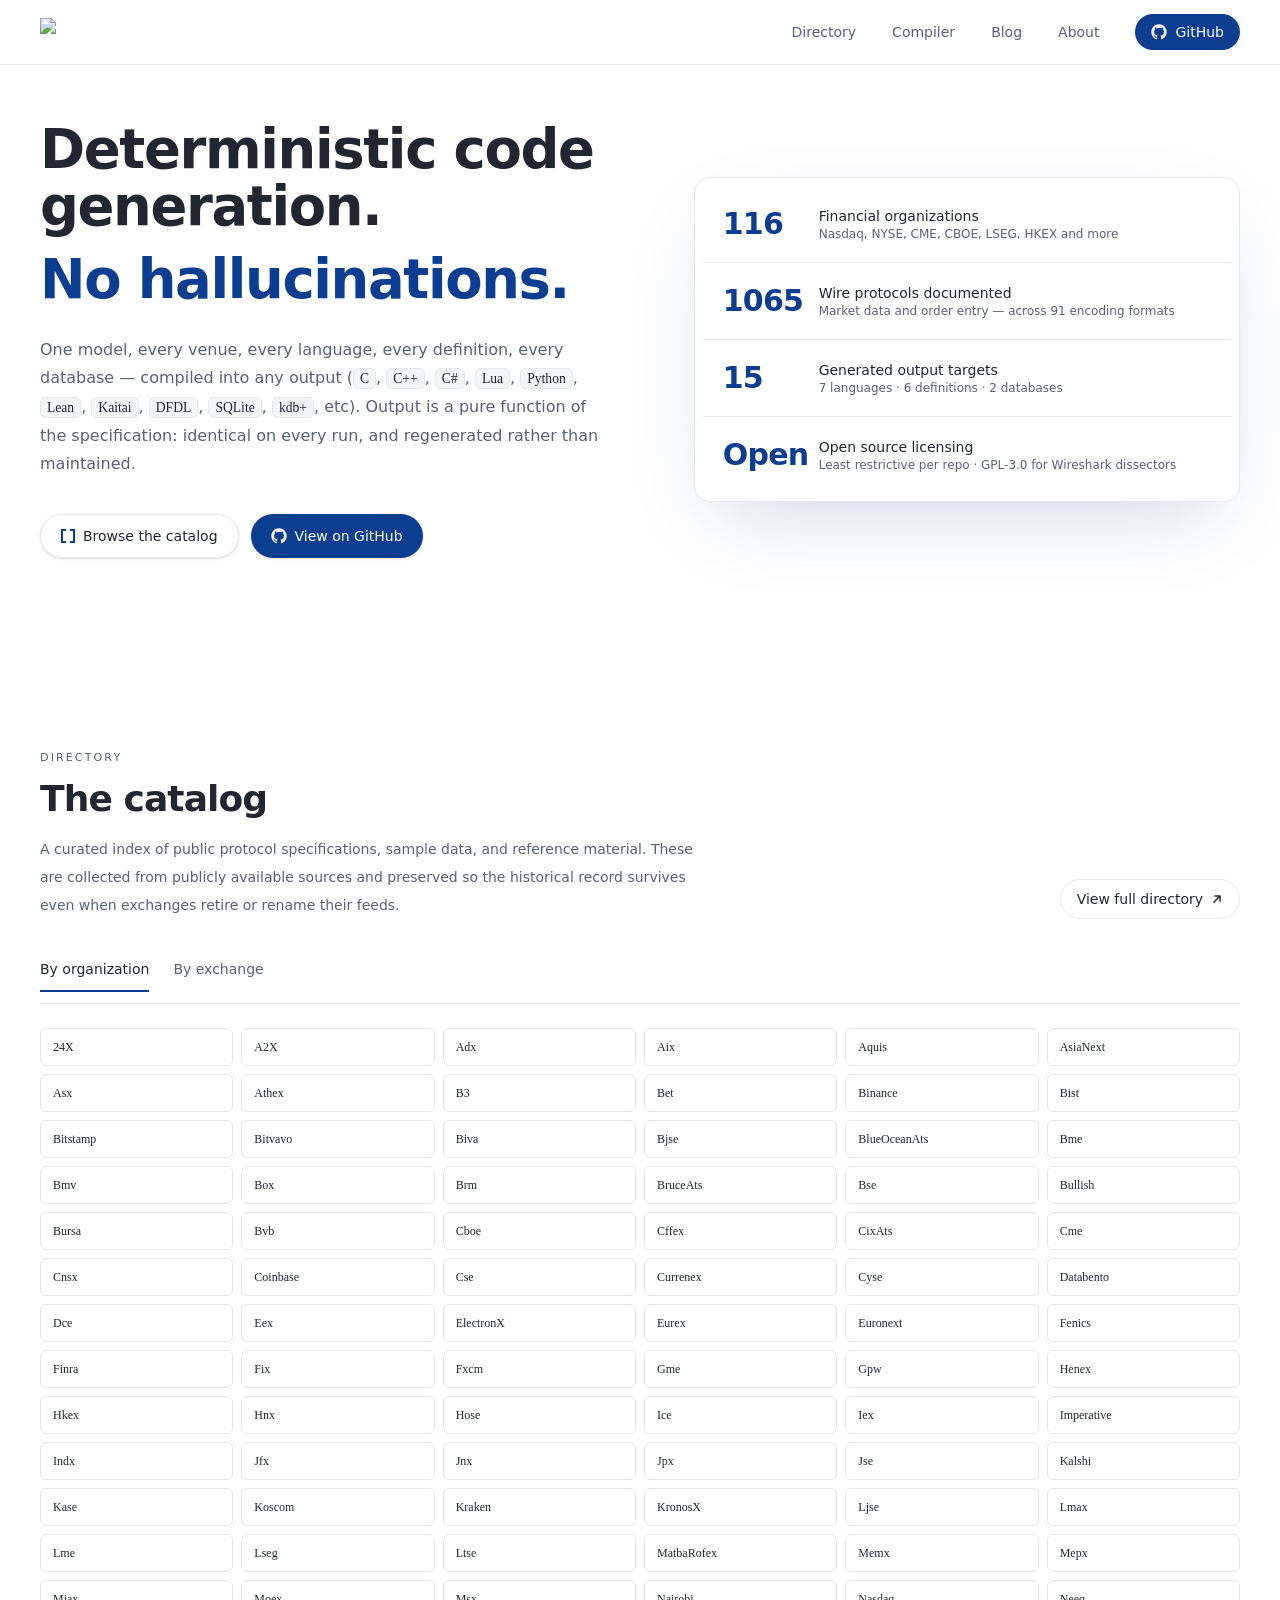
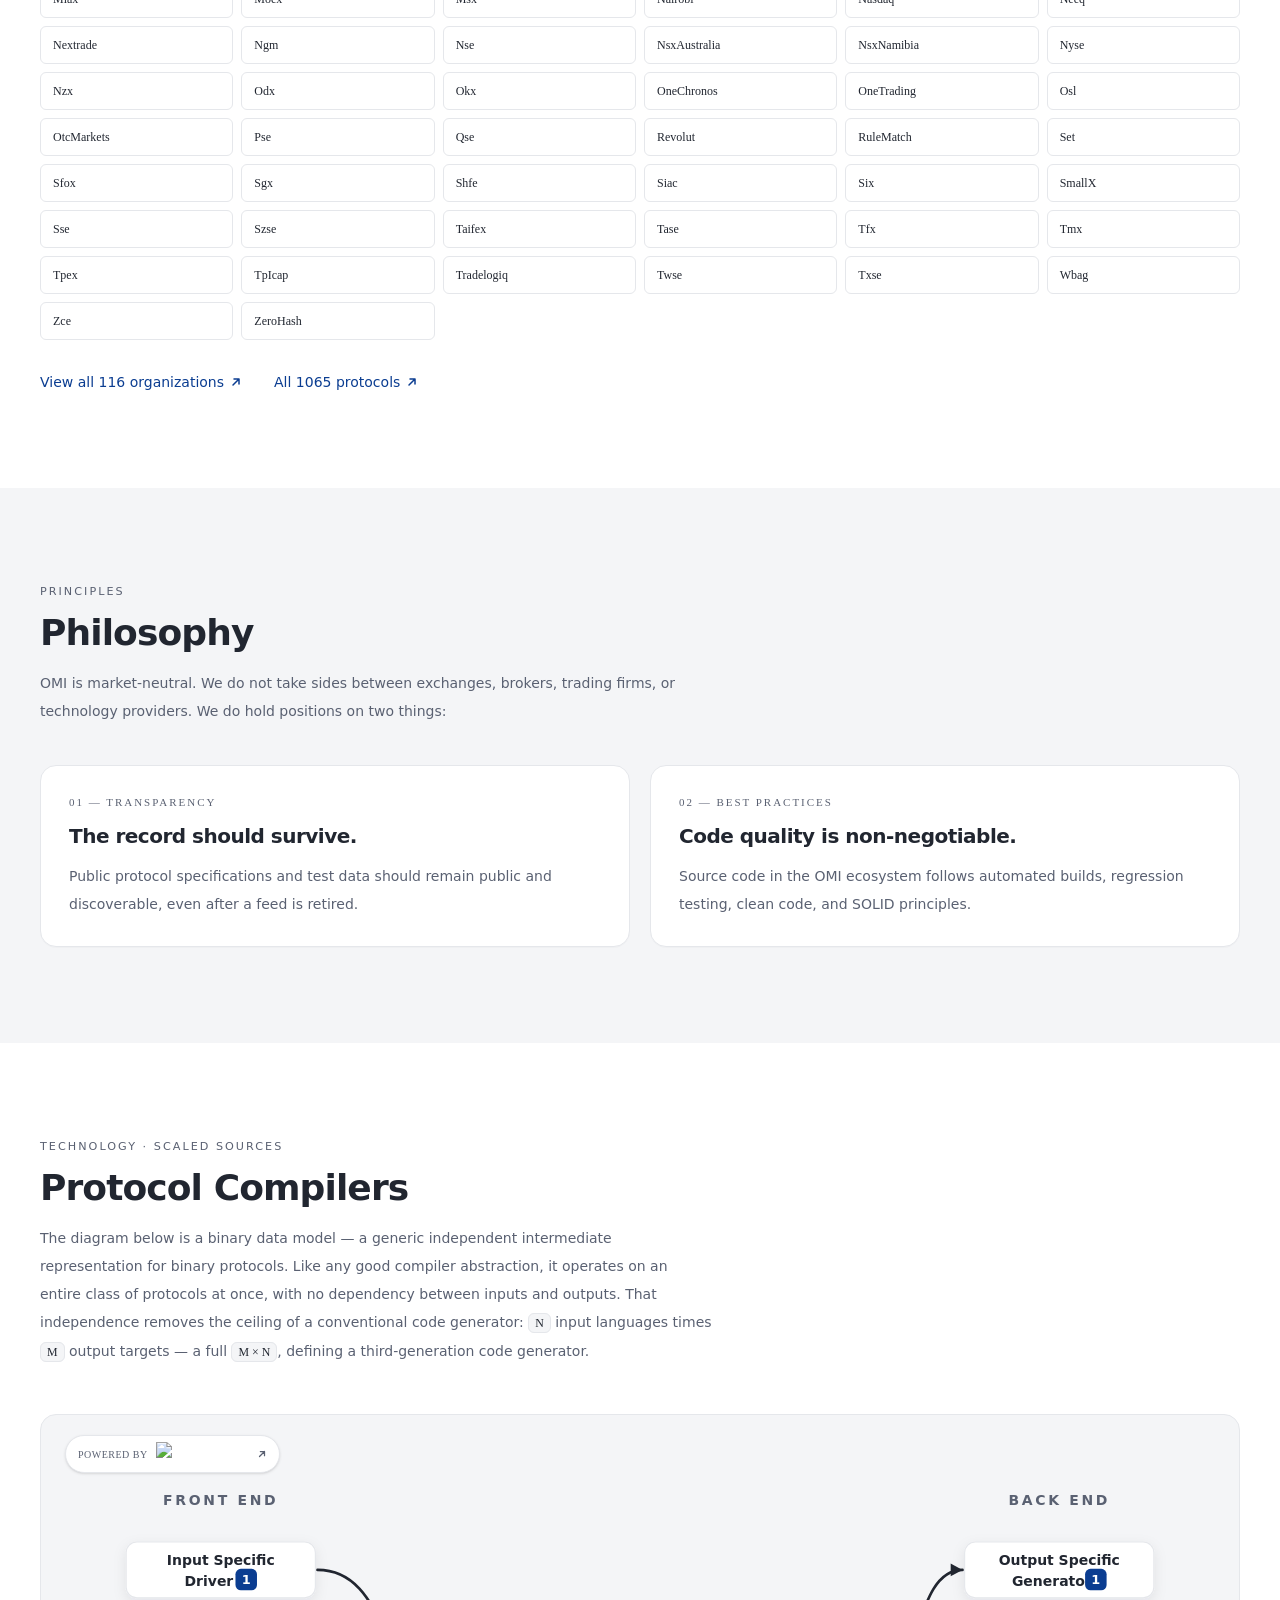
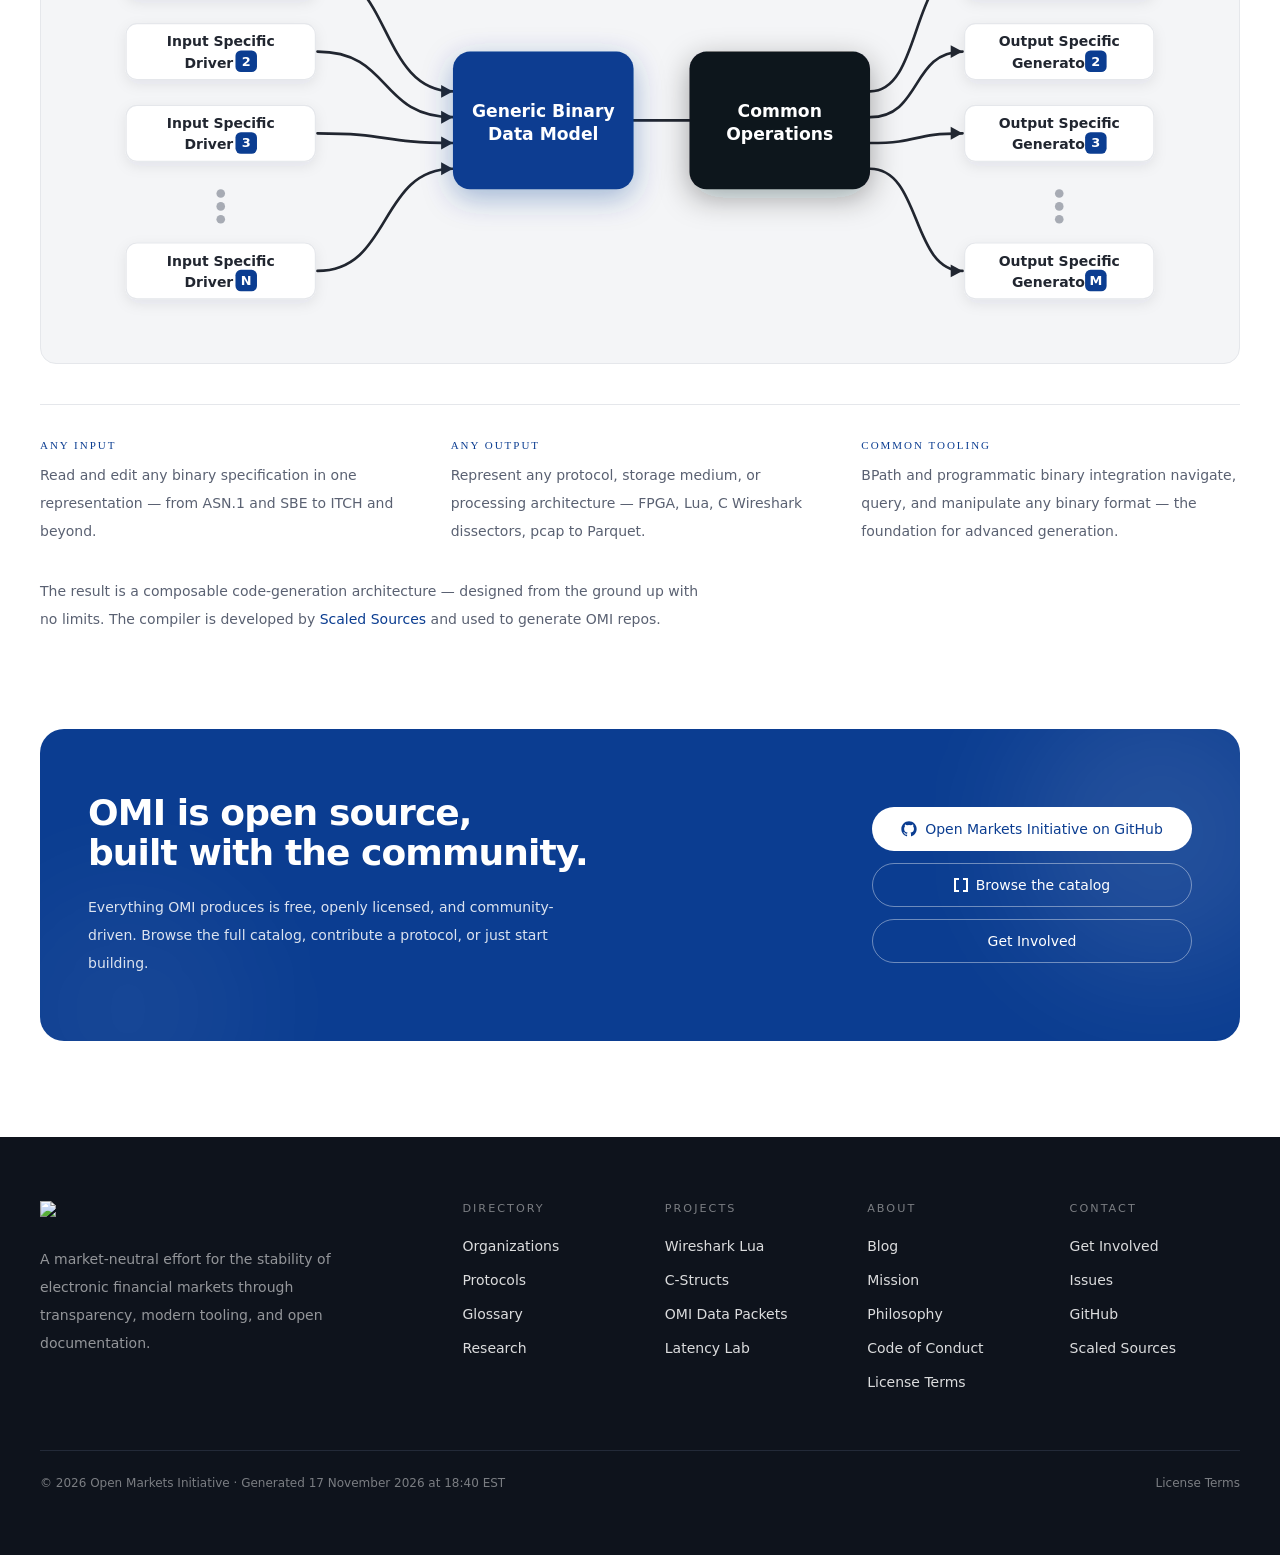
==== index.html @ c176dc4b "Latest regen" ====
<!DOCTYPE html><html lang="en" class="dm_sans_d89fb377-module__B_rulq__variable dm_mono_ed3df95c-module__D4oVwa__variable antialiased"><head><meta charSet="utf-8"/><meta name="viewport" content="width=device-width, initial-scale=1"/><link rel="preload" href="/_next/static/media/36363bfb06833f56-s.p.38hmww4cj4vme.woff2" as="font" crossorigin="" type="font/woff2"/><link rel="preload" href="/_next/static/media/5c285b27cdda1fe8-s.p.2_mbdogr7ni8i.woff2" as="font" crossorigin="" type="font/woff2"/><link rel="preload" href="/_next/static/media/a73419dd2ba2d841-s.p.2yee423r7ahpo.woff2" as="font" crossorigin="" type="font/woff2"/><link rel="preload" as="image" href="/omi-wide-color-light.svg"/><link rel="stylesheet" href="/_next/static/chunks/1ieqvqfkxnzby.css" data-precedence="next"/><link rel="preload" as="script" fetchPriority="low" href="/_next/static/chunks/3si9o-rgj1z6x.js"/><script src="/_next/static/chunks/15orcrkp-_9ct.js" async=""></script><script src="/_next/static/chunks/2cya-h6pss2j9.js" async=""></script><script src="/_next/static/chunks/0mr0fnckbkr54.js" async=""></script><script src="/_next/static/chunks/turbopack-43yii3-daxx03.js" async=""></script><script src="/_next/static/chunks/05-c3ty_6dwfk.js" async=""></script><script src="/_next/static/chunks/14mrh2-p_w84d.js" async=""></script><script src="/_next/static/chunks/0ppo3o83jjafn.js" async=""></script><meta name="next-size-adjust" content=""/><title>Open Markets Initiative — Democratizing access to modern electronic markets</title><meta name="description" content="A market-neutral effort for the stability of electronic financial markets through transparency, modern tooling, and open documentation."/><link rel="icon" href="/favicon.ico?favicon.0s_ock0-dxoru.ico" sizes="32x32" type="image/x-icon"/><script src="/_next/static/chunks/0cz1d0mv5g_q7.js" noModule=""></script></head><body><div hidden=""><!--$--><!--/$--></div><header class="sticky top-0 z-40 border-b border-border bg-white/85 backdrop-blur"><div class="mx-auto flex h-16 max-w-7xl items-center justify-between px-6 lg:px-10"><a class="flex items-center gap-2" href="/"><img alt="Open Markets Initiative" width="260" height="24" decoding="async" data-nimg="1" class="h-7 w-auto" style="color:transparent" src="/omi-wide-color-light.svg"/></a><nav class="hidden items-center gap-9 md:flex"><a class="text-sm text-ink-muted transition-colors hover:text-ink" href="/#directory">Directory</a><a class="text-sm text-ink-muted transition-colors hover:text-ink" href="/#compiler">Compiler</a><a class="text-sm text-ink-muted transition-colors hover:text-ink" href="/blogs/">Blog</a><a class="text-sm text-ink-muted transition-colors hover:text-ink" href="/#about">About</a><a href="https://github.com/Open-Markets-Initiative" target="_blank" rel="noreferrer" class="inline-flex h-9 items-center gap-2 rounded-full bg-brand px-4 text-sm font-medium text-white transition-colors hover:bg-brand-dark"><svg viewBox="0 0 24 24" fill="currentColor" aria-hidden="true" class="h-4 w-4"><path d="M12 .5C5.65.5.5 5.65.5 12c0 5.08 3.29 9.39 7.86 10.92.58.1.79-.25.79-.56v-2c-3.2.7-3.87-1.37-3.87-1.37-.52-1.34-1.28-1.7-1.28-1.7-1.05-.72.08-.7.08-.7 1.16.08 1.77 1.2 1.77 1.2 1.03 1.77 2.7 1.26 3.36.96.1-.75.4-1.26.74-1.55-2.55-.29-5.24-1.28-5.24-5.7 0-1.26.45-2.29 1.19-3.1-.12-.3-.52-1.48.11-3.08 0 0 .97-.31 3.18 1.18a11 11 0 0 1 5.79 0c2.2-1.49 3.17-1.18 3.17-1.18.63 1.6.23 2.78.11 3.08.74.81 1.19 1.84 1.19 3.1 0 4.43-2.69 5.41-5.25 5.7.41.35.78 1.05.78 2.12v3.14c0 .31.21.67.8.56C20.21 21.38 23.5 17.08 23.5 12c0-6.35-5.15-11.5-11.5-11.5Z"></path></svg>GitHub</a></nav></div></header><main><section class="relative overflow-hidden bg-white"><div class="mx-auto grid max-w-7xl items-center gap-16 px-6 pb-24 pt-10 lg:grid-cols-[1.05fr_1fr] lg:gap-20 lg:px-10 lg:pt-14"><div><h1 class="text-[2.75rem] font-semibold leading-[1.05] tracking-tight text-ink sm:text-5xl lg:text-[3.4rem]">Deterministic code generation.<span class="mt-4 block text-brand">No hallucinations.</span></h1><p class="mt-7 max-w-xl text-base leading-7 text-ink-muted">One model, every venue, every language, every definition, every database — compiled into any output (<code class="rounded-md border border-border bg-surface-muted px-1.5 py-0.5 font-mono text-[0.85em] text-ink">C</code>, <code class="rounded-md border border-border bg-surface-muted px-1.5 py-0.5 font-mono text-[0.85em] text-ink">C++</code>,<!-- --> <code class="rounded-md border border-border bg-surface-muted px-1.5 py-0.5 font-mono text-[0.85em] text-ink">C#</code>, <code class="rounded-md border border-border bg-surface-muted px-1.5 py-0.5 font-mono text-[0.85em] text-ink">Lua</code>,<!-- --> <code class="rounded-md border border-border bg-surface-muted px-1.5 py-0.5 font-mono text-[0.85em] text-ink">Python</code>, <code class="rounded-md border border-border bg-surface-muted px-1.5 py-0.5 font-mono text-[0.85em] text-ink">Lean</code>,<!-- --> <code class="rounded-md border border-border bg-surface-muted px-1.5 py-0.5 font-mono text-[0.85em] text-ink">Kaitai</code>, <code class="rounded-md border border-border bg-surface-muted px-1.5 py-0.5 font-mono text-[0.85em] text-ink">DFDL</code>,<!-- --> <code class="rounded-md border border-border bg-surface-muted px-1.5 py-0.5 font-mono text-[0.85em] text-ink">SQLite</code>, <code class="rounded-md border border-border bg-surface-muted px-1.5 py-0.5 font-mono text-[0.85em] text-ink">kdb+</code>, etc). Output is a pure function of the specification: identical on every run, and regenerated rather than maintained.</p><div class="mt-9 flex flex-wrap items-center gap-3"><a class="inline-flex h-11 items-center gap-2 rounded-full border border-border bg-white px-5 text-sm font-medium text-ink shadow-sm transition-colors hover:border-ink/30 hover:bg-surface-muted" href="/#directory"><svg viewBox="0 0 14 14" fill="currentColor" aria-hidden="true" class="h-3.5 w-3.5 text-brand"><path d="M5 0v2H2v10h3v2H0V0zM9 0h5v14H9v-2h3V2H9z"></path></svg>Browse the catalog</a><a href="https://github.com/Open-Markets-Initiative" target="_blank" rel="noreferrer" class="inline-flex h-11 items-center gap-2 rounded-full bg-brand px-5 text-sm font-medium text-white shadow-sm transition-colors hover:bg-brand-dark"><svg viewBox="0 0 24 24" fill="currentColor" aria-hidden="true" class="h-4 w-4"><path d="M12 .5C5.65.5.5 5.65.5 12c0 5.08 3.29 9.39 7.86 10.92.58.1.79-.25.79-.56v-2c-3.2.7-3.87-1.37-3.87-1.37-.52-1.34-1.28-1.7-1.28-1.7-1.05-.72.08-.7.08-.7 1.16.08 1.77 1.2 1.77 1.2 1.03 1.77 2.7 1.26 3.36.96.1-.75.4-1.26.74-1.55-2.55-.29-5.24-1.28-5.24-5.7 0-1.26.45-2.29 1.19-3.1-.12-.3-.52-1.48.11-3.08 0 0 .97-.31 3.18 1.18a11 11 0 0 1 5.79 0c2.2-1.49 3.17-1.18 3.17-1.18.63 1.6.23 2.78.11 3.08.74.81 1.19 1.84 1.19 3.1 0 4.43-2.69 5.41-5.25 5.7.41.35.78 1.05.78 2.12v3.14c0 .31.21.67.8.56C20.21 21.38 23.5 17.08 23.5 12c0-6.35-5.15-11.5-11.5-11.5Z"></path></svg>View on GitHub</a></div></div><div><div class="rounded-2xl border border-border bg-white p-2 shadow-[0_30px_80px_-30px_rgba(11,61,145,0.25)]"><ul class="divide-y divide-border"><li class="grid grid-cols-[80px_1fr] items-center gap-4 px-5 py-5"><span class="text-3xl font-semibold tracking-tight text-brand">116</span><div><p class="text-sm font-medium text-ink">Financial organizations</p><p class="text-xs text-ink-muted">Nasdaq, NYSE, CME, CBOE, LSEG, HKEX and more</p></div></li><li class="grid grid-cols-[80px_1fr] items-center gap-4 px-5 py-5"><span class="text-3xl font-semibold tracking-tight text-brand">1065</span><div><p class="text-sm font-medium text-ink">Wire protocols documented</p><p class="text-xs text-ink-muted">Market data and order entry — across 91 encoding formats</p></div></li><li class="grid grid-cols-[80px_1fr] items-center gap-4 px-5 py-5"><span class="text-3xl font-semibold tracking-tight text-brand">15</span><div><p class="text-sm font-medium text-ink">Generated output targets</p><p class="text-xs text-ink-muted">7 languages · 6 definitions · 2 databases</p></div></li><li class="grid grid-cols-[80px_1fr] items-center gap-4 px-5 py-5"><span class="text-3xl font-semibold tracking-tight text-brand">Open</span><div><p class="text-sm font-medium text-ink">Open source licensing</p><p class="text-xs text-ink-muted">Least restrictive per repo · GPL-3.0 for Wireshark dissectors</p></div></li></ul></div></div></div></section><section id="directory" class="bg-white py-24"><div class="mx-auto max-w-7xl px-6 lg:px-10"><p class="text-[0.7rem] font-medium uppercase tracking-[0.18em] text-ink-muted">Directory</p><div class="mt-3 flex flex-col gap-6 sm:flex-row sm:items-end sm:justify-between"><div class="max-w-2xl"><h2 class="text-3xl font-semibold tracking-tight text-ink sm:text-4xl">The catalog</h2><p class="mt-4 text-sm leading-7 text-ink-muted">A curated index of public protocol specifications, sample data, and reference material. These are collected from publicly available sources and preserved so the historical record survives even when exchanges retire or rename their feeds.</p></div><a href="https://github.com/Open-Markets-Initiative/Directory" target="_blank" rel="noreferrer" class="inline-flex h-10 shrink-0 items-center gap-2 self-start rounded-full border border-border px-4 text-sm text-ink transition-colors hover:border-ink/30 hover:bg-surface-muted sm:self-end">View full directory <svg viewBox="0 0 12 12" fill="none" stroke="currentColor" stroke-width="1.5" stroke-linecap="round" stroke-linejoin="round" aria-hidden="true" class="h-3 w-3"><path d="M3 9 9 3M4 3h5v5"></path></svg></a></div><div class="mt-10 flex flex-wrap items-center gap-6 border-b border-border pb-3"><button type="button" aria-pressed="true" class="relative pb-3 text-sm font-medium text-ink after:absolute after:inset-x-0 after:-bottom-[1px] after:h-[2px] after:bg-brand">By organization</button><button type="button" aria-pressed="false" class="pb-3 text-sm text-ink-muted transition-colors hover:text-ink">By exchange</button></div><ul class="mt-6 grid grid-cols-2 gap-2 sm:grid-cols-3 md:grid-cols-4 lg:grid-cols-6"><li><a href="https://github.com/Open-Markets-Initiative/Directory/tree/main/Organizations/24X" target="_blank" rel="noreferrer" class="block rounded-md border border-border bg-white px-3 py-2.5 font-mono text-xs text-ink transition-colors hover:border-brand/40 hover:bg-brand/[0.04] hover:text-brand">24X</a></li><li><a href="https://github.com/Open-Markets-Initiative/Directory/tree/main/Organizations/A2X" target="_blank" rel="noreferrer" class="block rounded-md border border-border bg-white px-3 py-2.5 font-mono text-xs text-ink transition-colors hover:border-brand/40 hover:bg-brand/[0.04] hover:text-brand">A2X</a></li><li><a href="https://github.com/Open-Markets-Initiative/Directory/tree/main/Organizations/Adx" target="_blank" rel="noreferrer" class="block rounded-md border border-border bg-white px-3 py-2.5 font-mono text-xs text-ink transition-colors hover:border-brand/40 hover:bg-brand/[0.04] hover:text-brand">Adx</a></li><li><a href="https://github.com/Open-Markets-Initiative/Directory/tree/main/Organizations/Aix" target="_blank" rel="noreferrer" class="block rounded-md border border-border bg-white px-3 py-2.5 font-mono text-xs text-ink transition-colors hover:border-brand/40 hover:bg-brand/[0.04] hover:text-brand">Aix</a></li><li><a href="https://github.com/Open-Markets-Initiative/Directory/tree/main/Organizations/Aquis" target="_blank" rel="noreferrer" class="block rounded-md border border-border bg-white px-3 py-2.5 font-mono text-xs text-ink transition-colors hover:border-brand/40 hover:bg-brand/[0.04] hover:text-brand">Aquis</a></li><li><a href="https://github.com/Open-Markets-Initiative/Directory/tree/main/Organizations/AsiaNext" target="_blank" rel="noreferrer" class="block rounded-md border border-border bg-white px-3 py-2.5 font-mono text-xs text-ink transition-colors hover:border-brand/40 hover:bg-brand/[0.04] hover:text-brand">AsiaNext</a></li><li><a href="https://github.com/Open-Markets-Initiative/Directory/tree/main/Organizations/Asx" target="_blank" rel="noreferrer" class="block rounded-md border border-border bg-white px-3 py-2.5 font-mono text-xs text-ink transition-colors hover:border-brand/40 hover:bg-brand/[0.04] hover:text-brand">Asx</a></li><li><a href="https://github.com/Open-Markets-Initiative/Directory/tree/main/Organizations/Athex" target="_blank" rel="noreferrer" class="block rounded-md border border-border bg-white px-3 py-2.5 font-mono text-xs text-ink transition-colors hover:border-brand/40 hover:bg-brand/[0.04] hover:text-brand">Athex</a></li><li><a href="https://github.com/Open-Markets-Initiative/Directory/tree/main/Organizations/B3" target="_blank" rel="noreferrer" class="block rounded-md border border-border bg-white px-3 py-2.5 font-mono text-xs text-ink transition-colors hover:border-brand/40 hover:bg-brand/[0.04] hover:text-brand">B3</a></li><li><a href="https://github.com/Open-Markets-Initiative/Directory/tree/main/Organizations/Bet" target="_blank" rel="noreferrer" class="block rounded-md border border-border bg-white px-3 py-2.5 font-mono text-xs text-ink transition-colors hover:border-brand/40 hover:bg-brand/[0.04] hover:text-brand">Bet</a></li><li><a href="https://github.com/Open-Markets-Initiative/Directory/tree/main/Organizations/Binance" target="_blank" rel="noreferrer" class="block rounded-md border border-border bg-white px-3 py-2.5 font-mono text-xs text-ink transition-colors hover:border-brand/40 hover:bg-brand/[0.04] hover:text-brand">Binance</a></li><li><a href="https://github.com/Open-Markets-Initiative/Directory/tree/main/Organizations/Bist" target="_blank" rel="noreferrer" class="block rounded-md border border-border bg-white px-3 py-2.5 font-mono text-xs text-ink transition-colors hover:border-brand/40 hover:bg-brand/[0.04] hover:text-brand">Bist</a></li><li><a href="https://github.com/Open-Markets-Initiative/Directory/tree/main/Organizations/Bitstamp" target="_blank" rel="noreferrer" class="block rounded-md border border-border bg-white px-3 py-2.5 font-mono text-xs text-ink transition-colors hover:border-brand/40 hover:bg-brand/[0.04] hover:text-brand">Bitstamp</a></li><li><a href="https://github.com/Open-Markets-Initiative/Directory/tree/main/Organizations/Bitvavo" target="_blank" rel="noreferrer" class="block rounded-md border border-border bg-white px-3 py-2.5 font-mono text-xs text-ink transition-colors hover:border-brand/40 hover:bg-brand/[0.04] hover:text-brand">Bitvavo</a></li><li><a href="https://github.com/Open-Markets-Initiative/Directory/tree/main/Organizations/Biva" target="_blank" rel="noreferrer" class="block rounded-md border border-border bg-white px-3 py-2.5 font-mono text-xs text-ink transition-colors hover:border-brand/40 hover:bg-brand/[0.04] hover:text-brand">Biva</a></li><li><a href="https://github.com/Open-Markets-Initiative/Directory/tree/main/Organizations/Bjse" target="_blank" rel="noreferrer" class="block rounded-md border border-border bg-white px-3 py-2.5 font-mono text-xs text-ink transition-colors hover:border-brand/40 hover:bg-brand/[0.04] hover:text-brand">Bjse</a></li><li><a href="https://github.com/Open-Markets-Initiative/Directory/tree/main/Organizations/BlueOceanAts" target="_blank" rel="noreferrer" class="block rounded-md border border-border bg-white px-3 py-2.5 font-mono text-xs text-ink transition-colors hover:border-brand/40 hover:bg-brand/[0.04] hover:text-brand">BlueOceanAts</a></li><li><a href="https://github.com/Open-Markets-Initiative/Directory/tree/main/Organizations/Bme" target="_blank" rel="noreferrer" class="block rounded-md border border-border bg-white px-3 py-2.5 font-mono text-xs text-ink transition-colors hover:border-brand/40 hover:bg-brand/[0.04] hover:text-brand">Bme</a></li><li><a href="https://github.com/Open-Markets-Initiative/Directory/tree/main/Organizations/Bmv" target="_blank" rel="noreferrer" class="block rounded-md border border-border bg-white px-3 py-2.5 font-mono text-xs text-ink transition-colors hover:border-brand/40 hover:bg-brand/[0.04] hover:text-brand">Bmv</a></li><li><a href="https://github.com/Open-Markets-Initiative/Directory/tree/main/Organizations/Box" target="_blank" rel="noreferrer" class="block rounded-md border border-border bg-white px-3 py-2.5 font-mono text-xs text-ink transition-colors hover:border-brand/40 hover:bg-brand/[0.04] hover:text-brand">Box</a></li><li><a href="https://github.com/Open-Markets-Initiative/Directory/tree/main/Organizations/Brm" target="_blank" rel="noreferrer" class="block rounded-md border border-border bg-white px-3 py-2.5 font-mono text-xs text-ink transition-colors hover:border-brand/40 hover:bg-brand/[0.04] hover:text-brand">Brm</a></li><li><a href="https://github.com/Open-Markets-Initiative/Directory/tree/main/Organizations/BruceAts" target="_blank" rel="noreferrer" class="block rounded-md border border-border bg-white px-3 py-2.5 font-mono text-xs text-ink transition-colors hover:border-brand/40 hover:bg-brand/[0.04] hover:text-brand">BruceAts</a></li><li><a href="https://github.com/Open-Markets-Initiative/Directory/tree/main/Organizations/Bse" target="_blank" rel="noreferrer" class="block rounded-md border border-border bg-white px-3 py-2.5 font-mono text-xs text-ink transition-colors hover:border-brand/40 hover:bg-brand/[0.04] hover:text-brand">Bse</a></li><li><a href="https://github.com/Open-Markets-Initiative/Directory/tree/main/Organizations/Bullish" target="_blank" rel="noreferrer" class="block rounded-md border border-border bg-white px-3 py-2.5 font-mono text-xs text-ink transition-colors hover:border-brand/40 hover:bg-brand/[0.04] hover:text-brand">Bullish</a></li><li><a href="https://github.com/Open-Markets-Initiative/Directory/tree/main/Organizations/Bursa" target="_blank" rel="noreferrer" class="block rounded-md border border-border bg-white px-3 py-2.5 font-mono text-xs text-ink transition-colors hover:border-brand/40 hover:bg-brand/[0.04] hover:text-brand">Bursa</a></li><li><a href="https://github.com/Open-Markets-Initiative/Directory/tree/main/Organizations/Bvb" target="_blank" rel="noreferrer" class="block rounded-md border border-border bg-white px-3 py-2.5 font-mono text-xs text-ink transition-colors hover:border-brand/40 hover:bg-brand/[0.04] hover:text-brand">Bvb</a></li><li><a href="https://github.com/Open-Markets-Initiative/Directory/tree/main/Organizations/Cboe" target="_blank" rel="noreferrer" class="block rounded-md border border-border bg-white px-3 py-2.5 font-mono text-xs text-ink transition-colors hover:border-brand/40 hover:bg-brand/[0.04] hover:text-brand">Cboe</a></li><li><a href="https://github.com/Open-Markets-Initiative/Directory/tree/main/Organizations/Cffex" target="_blank" rel="noreferrer" class="block rounded-md border border-border bg-white px-3 py-2.5 font-mono text-xs text-ink transition-colors hover:border-brand/40 hover:bg-brand/[0.04] hover:text-brand">Cffex</a></li><li><a href="https://github.com/Open-Markets-Initiative/Directory/tree/main/Organizations/CixAts" target="_blank" rel="noreferrer" class="block rounded-md border border-border bg-white px-3 py-2.5 font-mono text-xs text-ink transition-colors hover:border-brand/40 hover:bg-brand/[0.04] hover:text-brand">CixAts</a></li><li><a href="https://github.com/Open-Markets-Initiative/Directory/tree/main/Organizations/Cme" target="_blank" rel="noreferrer" class="block rounded-md border border-border bg-white px-3 py-2.5 font-mono text-xs text-ink transition-colors hover:border-brand/40 hover:bg-brand/[0.04] hover:text-brand">Cme</a></li><li><a href="https://github.com/Open-Markets-Initiative/Directory/tree/main/Organizations/Cnsx" target="_blank" rel="noreferrer" class="block rounded-md border border-border bg-white px-3 py-2.5 font-mono text-xs text-ink transition-colors hover:border-brand/40 hover:bg-brand/[0.04] hover:text-brand">Cnsx</a></li><li><a href="https://github.com/Open-Markets-Initiative/Directory/tree/main/Organizations/Coinbase" target="_blank" rel="noreferrer" class="block rounded-md border border-border bg-white px-3 py-2.5 font-mono text-xs text-ink transition-colors hover:border-brand/40 hover:bg-brand/[0.04] hover:text-brand">Coinbase</a></li><li><a href="https://github.com/Open-Markets-Initiative/Directory/tree/main/Organizations/Cse" target="_blank" rel="noreferrer" class="block rounded-md border border-border bg-white px-3 py-2.5 font-mono text-xs text-ink transition-colors hover:border-brand/40 hover:bg-brand/[0.04] hover:text-brand">Cse</a></li><li><a href="https://github.com/Open-Markets-Initiative/Directory/tree/main/Organizations/Currenex" target="_blank" rel="noreferrer" class="block rounded-md border border-border bg-white px-3 py-2.5 font-mono text-xs text-ink transition-colors hover:border-brand/40 hover:bg-brand/[0.04] hover:text-brand">Currenex</a></li><li><a href="https://github.com/Open-Markets-Initiative/Directory/tree/main/Organizations/Cyse" target="_blank" rel="noreferrer" class="block rounded-md border border-border bg-white px-3 py-2.5 font-mono text-xs text-ink transition-colors hover:border-brand/40 hover:bg-brand/[0.04] hover:text-brand">Cyse</a></li><li><a href="https://github.com/Open-Markets-Initiative/Directory/tree/main/Organizations/Databento" target="_blank" rel="noreferrer" class="block rounded-md border border-border bg-white px-3 py-2.5 font-mono text-xs text-ink transition-colors hover:border-brand/40 hover:bg-brand/[0.04] hover:text-brand">Databento</a></li><li><a href="https://github.com/Open-Markets-Initiative/Directory/tree/main/Organizations/Dce" target="_blank" rel="noreferrer" class="block rounded-md border border-border bg-white px-3 py-2.5 font-mono text-xs text-ink transition-colors hover:border-brand/40 hover:bg-brand/[0.04] hover:text-brand">Dce</a></li><li><a href="https://github.com/Open-Markets-Initiative/Directory/tree/main/Organizations/Eex" target="_blank" rel="noreferrer" class="block rounded-md border border-border bg-white px-3 py-2.5 font-mono text-xs text-ink transition-colors hover:border-brand/40 hover:bg-brand/[0.04] hover:text-brand">Eex</a></li><li><a href="https://github.com/Open-Markets-Initiative/Directory/tree/main/Organizations/ElectronX" target="_blank" rel="noreferrer" class="block rounded-md border border-border bg-white px-3 py-2.5 font-mono text-xs text-ink transition-colors hover:border-brand/40 hover:bg-brand/[0.04] hover:text-brand">ElectronX</a></li><li><a href="https://github.com/Open-Markets-Initiative/Directory/tree/main/Organizations/Eurex" target="_blank" rel="noreferrer" class="block rounded-md border border-border bg-white px-3 py-2.5 font-mono text-xs text-ink transition-colors hover:border-brand/40 hover:bg-brand/[0.04] hover:text-brand">Eurex</a></li><li><a href="https://github.com/Open-Markets-Initiative/Directory/tree/main/Organizations/Euronext" target="_blank" rel="noreferrer" class="block rounded-md border border-border bg-white px-3 py-2.5 font-mono text-xs text-ink transition-colors hover:border-brand/40 hover:bg-brand/[0.04] hover:text-brand">Euronext</a></li><li><a href="https://github.com/Open-Markets-Initiative/Directory/tree/main/Organizations/Fenics" target="_blank" rel="noreferrer" class="block rounded-md border border-border bg-white px-3 py-2.5 font-mono text-xs text-ink transition-colors hover:border-brand/40 hover:bg-brand/[0.04] hover:text-brand">Fenics</a></li><li><a href="https://github.com/Open-Markets-Initiative/Directory/tree/main/Organizations/Finra" target="_blank" rel="noreferrer" class="block rounded-md border border-border bg-white px-3 py-2.5 font-mono text-xs text-ink transition-colors hover:border-brand/40 hover:bg-brand/[0.04] hover:text-brand">Finra</a></li><li><a href="https://github.com/Open-Markets-Initiative/Directory/tree/main/Organizations/Fix" target="_blank" rel="noreferrer" class="block rounded-md border border-border bg-white px-3 py-2.5 font-mono text-xs text-ink transition-colors hover:border-brand/40 hover:bg-brand/[0.04] hover:text-brand">Fix</a></li><li><a href="https://github.com/Open-Markets-Initiative/Directory/tree/main/Organizations/Fxcm" target="_blank" rel="noreferrer" class="block rounded-md border border-border bg-white px-3 py-2.5 font-mono text-xs text-ink transition-colors hover:border-brand/40 hover:bg-brand/[0.04] hover:text-brand">Fxcm</a></li><li><a href="https://github.com/Open-Markets-Initiative/Directory/tree/main/Organizations/Gme" target="_blank" rel="noreferrer" class="block rounded-md border border-border bg-white px-3 py-2.5 font-mono text-xs text-ink transition-colors hover:border-brand/40 hover:bg-brand/[0.04] hover:text-brand">Gme</a></li><li><a href="https://github.com/Open-Markets-Initiative/Directory/tree/main/Organizations/Gpw" target="_blank" rel="noreferrer" class="block rounded-md border border-border bg-white px-3 py-2.5 font-mono text-xs text-ink transition-colors hover:border-brand/40 hover:bg-brand/[0.04] hover:text-brand">Gpw</a></li><li><a href="https://github.com/Open-Markets-Initiative/Directory/tree/main/Organizations/Henex" target="_blank" rel="noreferrer" class="block rounded-md border border-border bg-white px-3 py-2.5 font-mono text-xs text-ink transition-colors hover:border-brand/40 hover:bg-brand/[0.04] hover:text-brand">Henex</a></li><li><a href="https://github.com/Open-Markets-Initiative/Directory/tree/main/Organizations/Hkex" target="_blank" rel="noreferrer" class="block rounded-md border border-border bg-white px-3 py-2.5 font-mono text-xs text-ink transition-colors hover:border-brand/40 hover:bg-brand/[0.04] hover:text-brand">Hkex</a></li><li><a href="https://github.com/Open-Markets-Initiative/Directory/tree/main/Organizations/Hnx" target="_blank" rel="noreferrer" class="block rounded-md border border-border bg-white px-3 py-2.5 font-mono text-xs text-ink transition-colors hover:border-brand/40 hover:bg-brand/[0.04] hover:text-brand">Hnx</a></li><li><a href="https://github.com/Open-Markets-Initiative/Directory/tree/main/Organizations/Hose" target="_blank" rel="noreferrer" class="block rounded-md border border-border bg-white px-3 py-2.5 font-mono text-xs text-ink transition-colors hover:border-brand/40 hover:bg-brand/[0.04] hover:text-brand">Hose</a></li><li><a href="https://github.com/Open-Markets-Initiative/Directory/tree/main/Organizations/Ice" target="_blank" rel="noreferrer" class="block rounded-md border border-border bg-white px-3 py-2.5 font-mono text-xs text-ink transition-colors hover:border-brand/40 hover:bg-brand/[0.04] hover:text-brand">Ice</a></li><li><a href="https://github.com/Open-Markets-Initiative/Directory/tree/main/Organizations/Iex" target="_blank" rel="noreferrer" class="block rounded-md border border-border bg-white px-3 py-2.5 font-mono text-xs text-ink transition-colors hover:border-brand/40 hover:bg-brand/[0.04] hover:text-brand">Iex</a></li><li><a href="https://github.com/Open-Markets-Initiative/Directory/tree/main/Organizations/Imperative" target="_blank" rel="noreferrer" class="block rounded-md border border-border bg-white px-3 py-2.5 font-mono text-xs text-ink transition-colors hover:border-brand/40 hover:bg-brand/[0.04] hover:text-brand">Imperative</a></li><li><a href="https://github.com/Open-Markets-Initiative/Directory/tree/main/Organizations/Indx" target="_blank" rel="noreferrer" class="block rounded-md border border-border bg-white px-3 py-2.5 font-mono text-xs text-ink transition-colors hover:border-brand/40 hover:bg-brand/[0.04] hover:text-brand">Indx</a></li><li><a href="https://github.com/Open-Markets-Initiative/Directory/tree/main/Organizations/Jfx" target="_blank" rel="noreferrer" class="block rounded-md border border-border bg-white px-3 py-2.5 font-mono text-xs text-ink transition-colors hover:border-brand/40 hover:bg-brand/[0.04] hover:text-brand">Jfx</a></li><li><a href="https://github.com/Open-Markets-Initiative/Directory/tree/main/Organizations/Jnx" target="_blank" rel="noreferrer" class="block rounded-md border border-border bg-white px-3 py-2.5 font-mono text-xs text-ink transition-colors hover:border-brand/40 hover:bg-brand/[0.04] hover:text-brand">Jnx</a></li><li><a href="https://github.com/Open-Markets-Initiative/Directory/tree/main/Organizations/Jpx" target="_blank" rel="noreferrer" class="block rounded-md border border-border bg-white px-3 py-2.5 font-mono text-xs text-ink transition-colors hover:border-brand/40 hover:bg-brand/[0.04] hover:text-brand">Jpx</a></li><li><a href="https://github.com/Open-Markets-Initiative/Directory/tree/main/Organizations/Jse" target="_blank" rel="noreferrer" class="block rounded-md border border-border bg-white px-3 py-2.5 font-mono text-xs text-ink transition-colors hover:border-brand/40 hover:bg-brand/[0.04] hover:text-brand">Jse</a></li><li><a href="https://github.com/Open-Markets-Initiative/Directory/tree/main/Organizations/Kalshi" target="_blank" rel="noreferrer" class="block rounded-md border border-border bg-white px-3 py-2.5 font-mono text-xs text-ink transition-colors hover:border-brand/40 hover:bg-brand/[0.04] hover:text-brand">Kalshi</a></li><li><a href="https://github.com/Open-Markets-Initiative/Directory/tree/main/Organizations/Kase" target="_blank" rel="noreferrer" class="block rounded-md border border-border bg-white px-3 py-2.5 font-mono text-xs text-ink transition-colors hover:border-brand/40 hover:bg-brand/[0.04] hover:text-brand">Kase</a></li><li><a href="https://github.com/Open-Markets-Initiative/Directory/tree/main/Organizations/Koscom" target="_blank" rel="noreferrer" class="block rounded-md border border-border bg-white px-3 py-2.5 font-mono text-xs text-ink transition-colors hover:border-brand/40 hover:bg-brand/[0.04] hover:text-brand">Koscom</a></li><li><a href="https://github.com/Open-Markets-Initiative/Directory/tree/main/Organizations/Kraken" target="_blank" rel="noreferrer" class="block rounded-md border border-border bg-white px-3 py-2.5 font-mono text-xs text-ink transition-colors hover:border-brand/40 hover:bg-brand/[0.04] hover:text-brand">Kraken</a></li><li><a href="https://github.com/Open-Markets-Initiative/Directory/tree/main/Organizations/KronosX" target="_blank" rel="noreferrer" class="block rounded-md border border-border bg-white px-3 py-2.5 font-mono text-xs text-ink transition-colors hover:border-brand/40 hover:bg-brand/[0.04] hover:text-brand">KronosX</a></li><li><a href="https://github.com/Open-Markets-Initiative/Directory/tree/main/Organizations/Ljse" target="_blank" rel="noreferrer" class="block rounded-md border border-border bg-white px-3 py-2.5 font-mono text-xs text-ink transition-colors hover:border-brand/40 hover:bg-brand/[0.04] hover:text-brand">Ljse</a></li><li><a href="https://github.com/Open-Markets-Initiative/Directory/tree/main/Organizations/Lmax" target="_blank" rel="noreferrer" class="block rounded-md border border-border bg-white px-3 py-2.5 font-mono text-xs text-ink transition-colors hover:border-brand/40 hover:bg-brand/[0.04] hover:text-brand">Lmax</a></li><li><a href="https://github.com/Open-Markets-Initiative/Directory/tree/main/Organizations/Lme" target="_blank" rel="noreferrer" class="block rounded-md border border-border bg-white px-3 py-2.5 font-mono text-xs text-ink transition-colors hover:border-brand/40 hover:bg-brand/[0.04] hover:text-brand">Lme</a></li><li><a href="https://github.com/Open-Markets-Initiative/Directory/tree/main/Organizations/Lseg" target="_blank" rel="noreferrer" class="block rounded-md border border-border bg-white px-3 py-2.5 font-mono text-xs text-ink transition-colors hover:border-brand/40 hover:bg-brand/[0.04] hover:text-brand">Lseg</a></li><li><a href="https://github.com/Open-Markets-Initiative/Directory/tree/main/Organizations/Ltse" target="_blank" rel="noreferrer" class="block rounded-md border border-border bg-white px-3 py-2.5 font-mono text-xs text-ink transition-colors hover:border-brand/40 hover:bg-brand/[0.04] hover:text-brand">Ltse</a></li><li><a href="https://github.com/Open-Markets-Initiative/Directory/tree/main/Organizations/MatbaRofex" target="_blank" rel="noreferrer" class="block rounded-md border border-border bg-white px-3 py-2.5 font-mono text-xs text-ink transition-colors hover:border-brand/40 hover:bg-brand/[0.04] hover:text-brand">MatbaRofex</a></li><li><a href="https://github.com/Open-Markets-Initiative/Directory/tree/main/Organizations/Memx" target="_blank" rel="noreferrer" class="block rounded-md border border-border bg-white px-3 py-2.5 font-mono text-xs text-ink transition-colors hover:border-brand/40 hover:bg-brand/[0.04] hover:text-brand">Memx</a></li><li><a href="https://github.com/Open-Markets-Initiative/Directory/tree/main/Organizations/Mepx" target="_blank" rel="noreferrer" class="block rounded-md border border-border bg-white px-3 py-2.5 font-mono text-xs text-ink transition-colors hover:border-brand/40 hover:bg-brand/[0.04] hover:text-brand">Mepx</a></li><li><a href="https://github.com/Open-Markets-Initiative/Directory/tree/main/Organizations/Miax" target="_blank" rel="noreferrer" class="block rounded-md border border-border bg-white px-3 py-2.5 font-mono text-xs text-ink transition-colors hover:border-brand/40 hover:bg-brand/[0.04] hover:text-brand">Miax</a></li><li><a href="https://github.com/Open-Markets-Initiative/Directory/tree/main/Organizations/Moex" target="_blank" rel="noreferrer" class="block rounded-md border border-border bg-white px-3 py-2.5 font-mono text-xs text-ink transition-colors hover:border-brand/40 hover:bg-brand/[0.04] hover:text-brand">Moex</a></li><li><a href="https://github.com/Open-Markets-Initiative/Directory/tree/main/Organizations/Msx" target="_blank" rel="noreferrer" class="block rounded-md border border-border bg-white px-3 py-2.5 font-mono text-xs text-ink transition-colors hover:border-brand/40 hover:bg-brand/[0.04] hover:text-brand">Msx</a></li><li><a href="https://github.com/Open-Markets-Initiative/Directory/tree/main/Organizations/Nairobi" target="_blank" rel="noreferrer" class="block rounded-md border border-border bg-white px-3 py-2.5 font-mono text-xs text-ink transition-colors hover:border-brand/40 hover:bg-brand/[0.04] hover:text-brand">Nairobi</a></li><li><a href="https://github.com/Open-Markets-Initiative/Directory/tree/main/Organizations/Nasdaq" target="_blank" rel="noreferrer" class="block rounded-md border border-border bg-white px-3 py-2.5 font-mono text-xs text-ink transition-colors hover:border-brand/40 hover:bg-brand/[0.04] hover:text-brand">Nasdaq</a></li><li><a href="https://github.com/Open-Markets-Initiative/Directory/tree/main/Organizations/Neeq" target="_blank" rel="noreferrer" class="block rounded-md border border-border bg-white px-3 py-2.5 font-mono text-xs text-ink transition-colors hover:border-brand/40 hover:bg-brand/[0.04] hover:text-brand">Neeq</a></li><li><a href="https://github.com/Open-Markets-Initiative/Directory/tree/main/Organizations/Nextrade" target="_blank" rel="noreferrer" class="block rounded-md border border-border bg-white px-3 py-2.5 font-mono text-xs text-ink transition-colors hover:border-brand/40 hover:bg-brand/[0.04] hover:text-brand">Nextrade</a></li><li><a href="https://github.com/Open-Markets-Initiative/Directory/tree/main/Organizations/Ngm" target="_blank" rel="noreferrer" class="block rounded-md border border-border bg-white px-3 py-2.5 font-mono text-xs text-ink transition-colors hover:border-brand/40 hover:bg-brand/[0.04] hover:text-brand">Ngm</a></li><li><a href="https://github.com/Open-Markets-Initiative/Directory/tree/main/Organizations/Nse" target="_blank" rel="noreferrer" class="block rounded-md border border-border bg-white px-3 py-2.5 font-mono text-xs text-ink transition-colors hover:border-brand/40 hover:bg-brand/[0.04] hover:text-brand">Nse</a></li><li><a href="https://github.com/Open-Markets-Initiative/Directory/tree/main/Organizations/NsxAustralia" target="_blank" rel="noreferrer" class="block rounded-md border border-border bg-white px-3 py-2.5 font-mono text-xs text-ink transition-colors hover:border-brand/40 hover:bg-brand/[0.04] hover:text-brand">NsxAustralia</a></li><li><a href="https://github.com/Open-Markets-Initiative/Directory/tree/main/Organizations/NsxNamibia" target="_blank" rel="noreferrer" class="block rounded-md border border-border bg-white px-3 py-2.5 font-mono text-xs text-ink transition-colors hover:border-brand/40 hover:bg-brand/[0.04] hover:text-brand">NsxNamibia</a></li><li><a href="https://github.com/Open-Markets-Initiative/Directory/tree/main/Organizations/Nyse" target="_blank" rel="noreferrer" class="block rounded-md border border-border bg-white px-3 py-2.5 font-mono text-xs text-ink transition-colors hover:border-brand/40 hover:bg-brand/[0.04] hover:text-brand">Nyse</a></li><li><a href="https://github.com/Open-Markets-Initiative/Directory/tree/main/Organizations/Nzx" target="_blank" rel="noreferrer" class="block rounded-md border border-border bg-white px-3 py-2.5 font-mono text-xs text-ink transition-colors hover:border-brand/40 hover:bg-brand/[0.04] hover:text-brand">Nzx</a></li><li><a href="https://github.com/Open-Markets-Initiative/Directory/tree/main/Organizations/Odx" target="_blank" rel="noreferrer" class="block rounded-md border border-border bg-white px-3 py-2.5 font-mono text-xs text-ink transition-colors hover:border-brand/40 hover:bg-brand/[0.04] hover:text-brand">Odx</a></li><li><a href="https://github.com/Open-Markets-Initiative/Directory/tree/main/Organizations/Okx" target="_blank" rel="noreferrer" class="block rounded-md border border-border bg-white px-3 py-2.5 font-mono text-xs text-ink transition-colors hover:border-brand/40 hover:bg-brand/[0.04] hover:text-brand">Okx</a></li><li><a href="https://github.com/Open-Markets-Initiative/Directory/tree/main/Organizations/OneChronos" target="_blank" rel="noreferrer" class="block rounded-md border border-border bg-white px-3 py-2.5 font-mono text-xs text-ink transition-colors hover:border-brand/40 hover:bg-brand/[0.04] hover:text-brand">OneChronos</a></li><li><a href="https://github.com/Open-Markets-Initiative/Directory/tree/main/Organizations/OneTrading" target="_blank" rel="noreferrer" class="block rounded-md border border-border bg-white px-3 py-2.5 font-mono text-xs text-ink transition-colors hover:border-brand/40 hover:bg-brand/[0.04] hover:text-brand">OneTrading</a></li><li><a href="https://github.com/Open-Markets-Initiative/Directory/tree/main/Organizations/Osl" target="_blank" rel="noreferrer" class="block rounded-md border border-border bg-white px-3 py-2.5 font-mono text-xs text-ink transition-colors hover:border-brand/40 hover:bg-brand/[0.04] hover:text-brand">Osl</a></li><li><a href="https://github.com/Open-Markets-Initiative/Directory/tree/main/Organizations/OtcMarkets" target="_blank" rel="noreferrer" class="block rounded-md border border-border bg-white px-3 py-2.5 font-mono text-xs text-ink transition-colors hover:border-brand/40 hover:bg-brand/[0.04] hover:text-brand">OtcMarkets</a></li><li><a href="https://github.com/Open-Markets-Initiative/Directory/tree/main/Organizations/Pse" target="_blank" rel="noreferrer" class="block rounded-md border border-border bg-white px-3 py-2.5 font-mono text-xs text-ink transition-colors hover:border-brand/40 hover:bg-brand/[0.04] hover:text-brand">Pse</a></li><li><a href="https://github.com/Open-Markets-Initiative/Directory/tree/main/Organizations/Qse" target="_blank" rel="noreferrer" class="block rounded-md border border-border bg-white px-3 py-2.5 font-mono text-xs text-ink transition-colors hover:border-brand/40 hover:bg-brand/[0.04] hover:text-brand">Qse</a></li><li><a href="https://github.com/Open-Markets-Initiative/Directory/tree/main/Organizations/Revolut" target="_blank" rel="noreferrer" class="block rounded-md border border-border bg-white px-3 py-2.5 font-mono text-xs text-ink transition-colors hover:border-brand/40 hover:bg-brand/[0.04] hover:text-brand">Revolut</a></li><li><a href="https://github.com/Open-Markets-Initiative/Directory/tree/main/Organizations/RuleMatch" target="_blank" rel="noreferrer" class="block rounded-md border border-border bg-white px-3 py-2.5 font-mono text-xs text-ink transition-colors hover:border-brand/40 hover:bg-brand/[0.04] hover:text-brand">RuleMatch</a></li><li><a href="https://github.com/Open-Markets-Initiative/Directory/tree/main/Organizations/Set" target="_blank" rel="noreferrer" class="block rounded-md border border-border bg-white px-3 py-2.5 font-mono text-xs text-ink transition-colors hover:border-brand/40 hover:bg-brand/[0.04] hover:text-brand">Set</a></li><li><a href="https://github.com/Open-Markets-Initiative/Directory/tree/main/Organizations/Sfox" target="_blank" rel="noreferrer" class="block rounded-md border border-border bg-white px-3 py-2.5 font-mono text-xs text-ink transition-colors hover:border-brand/40 hover:bg-brand/[0.04] hover:text-brand">Sfox</a></li><li><a href="https://github.com/Open-Markets-Initiative/Directory/tree/main/Organizations/Sgx" target="_blank" rel="noreferrer" class="block rounded-md border border-border bg-white px-3 py-2.5 font-mono text-xs text-ink transition-colors hover:border-brand/40 hover:bg-brand/[0.04] hover:text-brand">Sgx</a></li><li><a href="https://github.com/Open-Markets-Initiative/Directory/tree/main/Organizations/Shfe" target="_blank" rel="noreferrer" class="block rounded-md border border-border bg-white px-3 py-2.5 font-mono text-xs text-ink transition-colors hover:border-brand/40 hover:bg-brand/[0.04] hover:text-brand">Shfe</a></li><li><a href="https://github.com/Open-Markets-Initiative/Directory/tree/main/Organizations/Siac" target="_blank" rel="noreferrer" class="block rounded-md border border-border bg-white px-3 py-2.5 font-mono text-xs text-ink transition-colors hover:border-brand/40 hover:bg-brand/[0.04] hover:text-brand">Siac</a></li><li><a href="https://github.com/Open-Markets-Initiative/Directory/tree/main/Organizations/Six" target="_blank" rel="noreferrer" class="block rounded-md border border-border bg-white px-3 py-2.5 font-mono text-xs text-ink transition-colors hover:border-brand/40 hover:bg-brand/[0.04] hover:text-brand">Six</a></li><li><a href="https://github.com/Open-Markets-Initiative/Directory/tree/main/Organizations/SmallX" target="_blank" rel="noreferrer" class="block rounded-md border border-border bg-white px-3 py-2.5 font-mono text-xs text-ink transition-colors hover:border-brand/40 hover:bg-brand/[0.04] hover:text-brand">SmallX</a></li><li><a href="https://github.com/Open-Markets-Initiative/Directory/tree/main/Organizations/Sse" target="_blank" rel="noreferrer" class="block rounded-md border border-border bg-white px-3 py-2.5 font-mono text-xs text-ink transition-colors hover:border-brand/40 hover:bg-brand/[0.04] hover:text-brand">Sse</a></li><li><a href="https://github.com/Open-Markets-Initiative/Directory/tree/main/Organizations/Szse" target="_blank" rel="noreferrer" class="block rounded-md border border-border bg-white px-3 py-2.5 font-mono text-xs text-ink transition-colors hover:border-brand/40 hover:bg-brand/[0.04] hover:text-brand">Szse</a></li><li><a href="https://github.com/Open-Markets-Initiative/Directory/tree/main/Organizations/Taifex" target="_blank" rel="noreferrer" class="block rounded-md border border-border bg-white px-3 py-2.5 font-mono text-xs text-ink transition-colors hover:border-brand/40 hover:bg-brand/[0.04] hover:text-brand">Taifex</a></li><li><a href="https://github.com/Open-Markets-Initiative/Directory/tree/main/Organizations/Tase" target="_blank" rel="noreferrer" class="block rounded-md border border-border bg-white px-3 py-2.5 font-mono text-xs text-ink transition-colors hover:border-brand/40 hover:bg-brand/[0.04] hover:text-brand">Tase</a></li><li><a href="https://github.com/Open-Markets-Initiative/Directory/tree/main/Organizations/Tfx" target="_blank" rel="noreferrer" class="block rounded-md border border-border bg-white px-3 py-2.5 font-mono text-xs text-ink transition-colors hover:border-brand/40 hover:bg-brand/[0.04] hover:text-brand">Tfx</a></li><li><a href="https://github.com/Open-Markets-Initiative/Directory/tree/main/Organizations/Tmx" target="_blank" rel="noreferrer" class="block rounded-md border border-border bg-white px-3 py-2.5 font-mono text-xs text-ink transition-colors hover:border-brand/40 hover:bg-brand/[0.04] hover:text-brand">Tmx</a></li><li><a href="https://github.com/Open-Markets-Initiative/Directory/tree/main/Organizations/Tpex" target="_blank" rel="noreferrer" class="block rounded-md border border-border bg-white px-3 py-2.5 font-mono text-xs text-ink transition-colors hover:border-brand/40 hover:bg-brand/[0.04] hover:text-brand">Tpex</a></li><li><a href="https://github.com/Open-Markets-Initiative/Directory/tree/main/Organizations/TpIcap" target="_blank" rel="noreferrer" class="block rounded-md border border-border bg-white px-3 py-2.5 font-mono text-xs text-ink transition-colors hover:border-brand/40 hover:bg-brand/[0.04] hover:text-brand">TpIcap</a></li><li><a href="https://github.com/Open-Markets-Initiative/Directory/tree/main/Organizations/Tradelogiq" target="_blank" rel="noreferrer" class="block rounded-md border border-border bg-white px-3 py-2.5 font-mono text-xs text-ink transition-colors hover:border-brand/40 hover:bg-brand/[0.04] hover:text-brand">Tradelogiq</a></li><li><a href="https://github.com/Open-Markets-Initiative/Directory/tree/main/Organizations/Twse" target="_blank" rel="noreferrer" class="block rounded-md border border-border bg-white px-3 py-2.5 font-mono text-xs text-ink transition-colors hover:border-brand/40 hover:bg-brand/[0.04] hover:text-brand">Twse</a></li><li><a href="https://github.com/Open-Markets-Initiative/Directory/tree/main/Organizations/Txse" target="_blank" rel="noreferrer" class="block rounded-md border border-border bg-white px-3 py-2.5 font-mono text-xs text-ink transition-colors hover:border-brand/40 hover:bg-brand/[0.04] hover:text-brand">Txse</a></li><li><a href="https://github.com/Open-Markets-Initiative/Directory/tree/main/Organizations/Wbag" target="_blank" rel="noreferrer" class="block rounded-md border border-border bg-white px-3 py-2.5 font-mono text-xs text-ink transition-colors hover:border-brand/40 hover:bg-brand/[0.04] hover:text-brand">Wbag</a></li><li><a href="https://github.com/Open-Markets-Initiative/Directory/tree/main/Organizations/Zce" target="_blank" rel="noreferrer" class="block rounded-md border border-border bg-white px-3 py-2.5 font-mono text-xs text-ink transition-colors hover:border-brand/40 hover:bg-brand/[0.04] hover:text-brand">Zce</a></li><li><a href="https://github.com/Open-Markets-Initiative/Directory/tree/main/Organizations/ZeroHash" target="_blank" rel="noreferrer" class="block rounded-md border border-border bg-white px-3 py-2.5 font-mono text-xs text-ink transition-colors hover:border-brand/40 hover:bg-brand/[0.04] hover:text-brand">ZeroHash</a></li></ul><div class="mt-8 flex flex-wrap gap-x-8 gap-y-2"><a href="https://github.com/Open-Markets-Initiative/Directory" target="_blank" rel="noreferrer" class="inline-flex items-center gap-1.5 text-sm font-medium text-brand hover:text-brand-dark">View all <!-- -->116<!-- --> organizations<!-- --> <svg viewBox="0 0 12 12" fill="none" stroke="currentColor" stroke-width="1.5" stroke-linecap="round" stroke-linejoin="round" aria-hidden="true" class="h-3 w-3"><path d="M3 9 9 3M4 3h5v5"></path></svg></a><a href="https://github.com/Open-Markets-Initiative/Directory/tree/main/Protocols" target="_blank" rel="noreferrer" class="inline-flex items-center gap-1.5 text-sm font-medium text-brand hover:text-brand-dark">All <!-- -->1065<!-- --> protocols<!-- --> <svg viewBox="0 0 12 12" fill="none" stroke="currentColor" stroke-width="1.5" stroke-linecap="round" stroke-linejoin="round" aria-hidden="true" class="h-3 w-3"><path d="M3 9 9 3M4 3h5v5"></path></svg></a></div></div></section><section id="about" class="bg-surface-muted py-24"><div class="mx-auto max-w-7xl px-6 lg:px-10"><p class="text-[0.7rem] font-medium uppercase tracking-[0.18em] text-ink-muted">Principles</p><h2 class="mt-3 text-3xl font-semibold tracking-tight text-ink sm:text-4xl">Philosophy</h2><p class="mt-4 max-w-2xl text-sm leading-7 text-ink-muted">OMI is market-neutral. We do not take sides between exchanges, brokers, trading firms, or technology providers. We do hold positions on two things:</p><div class="mt-10 grid gap-5 md:grid-cols-2"><article class="rounded-2xl border border-border bg-white p-7 shadow-[0_1px_0_rgba(0,0,0,0.02)]"><p class="font-mono text-[11px] uppercase tracking-[0.18em] text-ink-muted">01<!-- --> — <!-- -->Transparency</p><h3 class="mt-3 text-xl font-semibold tracking-tight text-ink">The record should survive.</h3><p class="mt-3 text-sm leading-7 text-ink-muted">Public protocol specifications and test data should remain public and discoverable, even after a feed is retired.</p></article><article class="rounded-2xl border border-border bg-white p-7 shadow-[0_1px_0_rgba(0,0,0,0.02)]"><p class="font-mono text-[11px] uppercase tracking-[0.18em] text-ink-muted">02<!-- --> — <!-- -->Best practices</p><h3 class="mt-3 text-xl font-semibold tracking-tight text-ink">Code quality is non-negotiable.</h3><p class="mt-3 text-sm leading-7 text-ink-muted">Source code in the OMI ecosystem follows automated builds, regression testing, clean code, and SOLID principles.</p></article></div></div></section><section id="compiler" class="bg-white py-24"><div class="mx-auto max-w-7xl px-6 lg:px-10"><p class="text-[0.7rem] font-medium uppercase tracking-[0.18em] text-ink-muted">Technology · Scaled Sources</p><h2 class="mt-3 text-3xl font-semibold tracking-tight text-ink sm:text-4xl">Protocol Compilers</h2><p class="mt-4 max-w-2xl text-sm leading-7 text-ink-muted">The diagram below is a binary data model — a generic independent intermediate representation for binary protocols. Like any good compiler abstraction, it operates on an entire class of protocols at once, with no dependency between inputs and outputs. That independence removes the ceiling of a conventional code generator:<!-- --> <code class="rounded-md border border-border bg-surface-muted px-1.5 py-0.5 font-mono text-[0.85em] text-ink">N</code> input languages times<!-- --> <code class="rounded-md border border-border bg-surface-muted px-1.5 py-0.5 font-mono text-[0.85em] text-ink">M</code> output targets — a full<!-- --> <code class="rounded-md border border-border bg-surface-muted px-1.5 py-0.5 font-mono text-[0.85em] text-ink">M × N</code>, defining a third-generation code generator.</p><div class="relative mt-12 rounded-2xl border border-border bg-surface-muted p-6 sm:p-10"><a href="https://scaledsources.com" target="_blank" rel="noreferrer" class="group absolute left-4 top-3 inline-flex items-center gap-2 rounded-full border border-border bg-white px-3 py-1.5 font-mono text-[10px] uppercase tracking-wider text-ink-muted shadow-sm transition-colors hover:border-brand hover:text-brand sm:left-6 sm:top-5">Powered by<img alt="Scaled Sources" loading="lazy" width="155" height="40" decoding="async" data-nimg="1" class="h-6 w-auto" style="color:transparent" src="/scaled-sources-wordmark.svg"/><svg viewBox="0 0 12 12" fill="none" stroke="currentColor" stroke-width="1.5" stroke-linecap="round" stroke-linejoin="round" aria-hidden="true" class="h-2.5 w-2.5 transition-transform group-hover:translate-x-0.5 group-hover:-translate-y-0.5"><path d="M3 9 9 3M4 3h5v5"></path></svg></a><svg viewBox="0 0 1040 420" class="mt-4 h-auto w-full" role="img" aria-labelledby="pipeline-title pipeline-desc"><title id="pipeline-title">Generic independent intermediate representation</title><desc id="pipeline-desc">Input-specific drivers normalize venue specifications into a generic binary data model; common operations then drive output-specific generators for each target language.</desc><defs><filter id="cardShadow" x="-20%" y="-20%" width="140%" height="160%"><feDropShadow dx="0" dy="4" stdDeviation="6" flood-color="#212630" flood-opacity="0.08"></feDropShadow></filter><filter id="brandShadow" x="-40%" y="-40%" width="180%" height="200%"><feDropShadow dx="0" dy="8" stdDeviation="14" flood-color="#0b3d91" flood-opacity="0.35"></feDropShadow></filter><filter id="darkShadow" x="-40%" y="-40%" width="180%" height="200%"><feDropShadow dx="0" dy="8" stdDeviation="14" flood-color="#0e131c" flood-opacity="0.35"></feDropShadow></filter></defs><text x="130" y="32" text-anchor="middle" font-size="13" font-weight="700" letter-spacing="2.5" fill="#5a6172">FRONT END</text><text x="910" y="32" text-anchor="middle" font-size="13" font-weight="700" letter-spacing="2.5" fill="#5a6172">BACK END</text><g><path d="M 220 92 C 289.3 92, 276.7 205, 346 205" fill="none" stroke="#212630" stroke-width="2.5" stroke-linecap="round"></path><path d="M 346 205 l -11 -6 l 0 12 z" fill="#212630"></path></g><g><path d="M 220 168 C 289.3 168, 276.7 229, 346 229" fill="none" stroke="#212630" stroke-width="2.5" stroke-linecap="round"></path><path d="M 346 229 l -11 -6 l 0 12 z" fill="#212630"></path></g><g><path d="M 220 244 C 289.3 244, 276.7 253, 346 253" fill="none" stroke="#212630" stroke-width="2.5" stroke-linecap="round"></path><path d="M 346 253 l -11 -6 l 0 12 z" fill="#212630"></path></g><g><path d="M 220 372 C 289.3 372, 276.7 277, 346 277" fill="none" stroke="#212630" stroke-width="2.5" stroke-linecap="round"></path><path d="M 346 277 l -11 -6 l 0 12 z" fill="#212630"></path></g><g><path d="M 514 232 H 566" fill="none" stroke="#212630" stroke-width="2.5" stroke-linecap="round"></path><path d="M 232 566 l -11 -6 l 0 12 z" fill="#212630"></path></g><g><path d="M 734 205 C 782 205, 772 92, 820 92" fill="none" stroke="#212630" stroke-width="2.5" stroke-linecap="round"></path><path d="M 820 92 l -11 -6 l 0 12 z" fill="#212630"></path></g><g><path d="M 734 229 C 782 229, 772 168, 820 168" fill="none" stroke="#212630" stroke-width="2.5" stroke-linecap="round"></path><path d="M 820 168 l -11 -6 l 0 12 z" fill="#212630"></path></g><g><path d="M 734 253 C 782 253, 772 244, 820 244" fill="none" stroke="#212630" stroke-width="2.5" stroke-linecap="round"></path><path d="M 820 244 l -11 -6 l 0 12 z" fill="#212630"></path></g><g><path d="M 734 277 C 782 277, 772 372, 820 372" fill="none" stroke="#212630" stroke-width="2.5" stroke-linecap="round"></path><path d="M 820 372 l -11 -6 l 0 12 z" fill="#212630"></path></g><g><rect x="346" y="168" width="168" height="128" rx="16" fill="#0b3d91" filter="url(#brandShadow)"></rect><text x="430" y="229" text-anchor="middle" font-size="16" font-weight="700" fill="#ffffff">Generic Binary</text><text x="430" y="250" text-anchor="middle" font-size="16" font-weight="700" fill="#ffffff">Data Model</text></g><g><rect x="566" y="168" width="168" height="128" rx="16" fill="#0e131c" filter="url(#darkShadow)"></rect><text x="650" y="229" text-anchor="middle" font-size="16" font-weight="700" fill="#ffffff">Common</text><text x="650" y="250" text-anchor="middle" font-size="16" font-weight="700" fill="#ffffff">Operations</text></g><g><rect x="42" y="66" width="176" height="52" rx="10" fill="#ffffff" stroke="#e5e7eb" stroke-width="1" filter="url(#cardShadow)"></rect><text x="130" y="87" text-anchor="middle" font-size="13" font-weight="600" fill="#212630">Input Specific</text><text x="96.3" y="107" font-size="13" font-weight="600" fill="#212630">Driver</text><rect x="143.7" y="91" width="20" height="20" rx="5" fill="#0b3d91"></rect><text x="153.7" y="105" text-anchor="middle" font-size="12" font-weight="700" fill="#ffffff">1</text></g><g><rect x="42" y="142" width="176" height="52" rx="10" fill="#ffffff" stroke="#e5e7eb" stroke-width="1" filter="url(#cardShadow)"></rect><text x="130" y="163" text-anchor="middle" font-size="13" font-weight="600" fill="#212630">Input Specific</text><text x="96.3" y="183" font-size="13" font-weight="600" fill="#212630">Driver</text><rect x="143.7" y="167" width="20" height="20" rx="5" fill="#0b3d91"></rect><text x="153.7" y="181" text-anchor="middle" font-size="12" font-weight="700" fill="#ffffff">2</text></g><g><rect x="42" y="218" width="176" height="52" rx="10" fill="#ffffff" stroke="#e5e7eb" stroke-width="1" filter="url(#cardShadow)"></rect><text x="130" y="239" text-anchor="middle" font-size="13" font-weight="600" fill="#212630">Input Specific</text><text x="96.3" y="259" font-size="13" font-weight="600" fill="#212630">Driver</text><rect x="143.7" y="243" width="20" height="20" rx="5" fill="#0b3d91"></rect><text x="153.7" y="257" text-anchor="middle" font-size="12" font-weight="700" fill="#ffffff">3</text></g><g><rect x="42" y="346" width="176" height="52" rx="10" fill="#ffffff" stroke="#e5e7eb" stroke-width="1" filter="url(#cardShadow)"></rect><text x="130" y="367" text-anchor="middle" font-size="13" font-weight="600" fill="#212630">Input Specific</text><text x="96.3" y="387" font-size="13" font-weight="600" fill="#212630">Driver</text><rect x="143.7" y="371" width="20" height="20" rx="5" fill="#0b3d91"></rect><text x="153.7" y="385" text-anchor="middle" font-size="12" font-weight="700" fill="#ffffff">N</text></g><g><rect x="822" y="66" width="176" height="52" rx="10" fill="#ffffff" stroke="#e5e7eb" stroke-width="1" filter="url(#cardShadow)"></rect><text x="910" y="87" text-anchor="middle" font-size="13" font-weight="600" fill="#212630">Output Specific</text><text x="865.95" y="107" font-size="13" font-weight="600" fill="#212630">Generator</text><rect x="934.0500000000001" y="91" width="20" height="20" rx="5" fill="#0b3d91"></rect><text x="944.0500000000001" y="105" text-anchor="middle" font-size="12" font-weight="700" fill="#ffffff">1</text></g><g><rect x="822" y="142" width="176" height="52" rx="10" fill="#ffffff" stroke="#e5e7eb" stroke-width="1" filter="url(#cardShadow)"></rect><text x="910" y="163" text-anchor="middle" font-size="13" font-weight="600" fill="#212630">Output Specific</text><text x="865.95" y="183" font-size="13" font-weight="600" fill="#212630">Generator</text><rect x="934.0500000000001" y="167" width="20" height="20" rx="5" fill="#0b3d91"></rect><text x="944.0500000000001" y="181" text-anchor="middle" font-size="12" font-weight="700" fill="#ffffff">2</text></g><g><rect x="822" y="218" width="176" height="52" rx="10" fill="#ffffff" stroke="#e5e7eb" stroke-width="1" filter="url(#cardShadow)"></rect><text x="910" y="239" text-anchor="middle" font-size="13" font-weight="600" fill="#212630">Output Specific</text><text x="865.95" y="259" font-size="13" font-weight="600" fill="#212630">Generator</text><rect x="934.0500000000001" y="243" width="20" height="20" rx="5" fill="#0b3d91"></rect><text x="944.0500000000001" y="257" text-anchor="middle" font-size="12" font-weight="700" fill="#ffffff">3</text></g><g><rect x="822" y="346" width="176" height="52" rx="10" fill="#ffffff" stroke="#e5e7eb" stroke-width="1" filter="url(#cardShadow)"></rect><text x="910" y="367" text-anchor="middle" font-size="13" font-weight="600" fill="#212630">Output Specific</text><text x="865.95" y="387" font-size="13" font-weight="600" fill="#212630">Generator</text><rect x="934.0500000000001" y="371" width="20" height="20" rx="5" fill="#0b3d91"></rect><text x="944.0500000000001" y="385" text-anchor="middle" font-size="12" font-weight="700" fill="#ffffff">M</text></g><circle cx="130" cy="300" r="4" fill="#5a6172" fill-opacity="0.5"></circle><circle cx="130" cy="312" r="4" fill="#5a6172" fill-opacity="0.5"></circle><circle cx="130" cy="324" r="4" fill="#5a6172" fill-opacity="0.5"></circle><circle cx="910" cy="300" r="4" fill="#5a6172" fill-opacity="0.5"></circle><circle cx="910" cy="312" r="4" fill="#5a6172" fill-opacity="0.5"></circle><circle cx="910" cy="324" r="4" fill="#5a6172" fill-opacity="0.5"></circle></svg></div><div class="mt-10 grid gap-8 border-t border-border pt-8 sm:grid-cols-3"><div><p class="font-mono text-[11px] uppercase tracking-[0.18em] text-brand">Any input</p><p class="mt-2 text-sm leading-7 text-ink-muted">Read and edit any binary specification in one representation — from ASN.1 and SBE to ITCH and beyond.</p></div><div><p class="font-mono text-[11px] uppercase tracking-[0.18em] text-brand">Any output</p><p class="mt-2 text-sm leading-7 text-ink-muted">Represent any protocol, storage medium, or processing architecture — FPGA, Lua, C Wireshark dissectors, pcap to Parquet.</p></div><div><p class="font-mono text-[11px] uppercase tracking-[0.18em] text-brand">Common tooling</p><p class="mt-2 text-sm leading-7 text-ink-muted">BPath and programmatic binary integration navigate, query, and manipulate any binary format — the foundation for advanced generation.</p></div></div><p class="mt-8 max-w-2xl text-sm leading-7 text-ink-muted">The result is a composable code-generation architecture — designed from the ground up with no limits. The compiler is developed by<!-- --> <a href="https://scaledsources.com" target="_blank" rel="noreferrer" class="font-medium text-brand hover:text-brand-dark">Scaled Sources</a> <!-- -->and used to generate OMI repos.</p></div></section><section class="bg-white pb-24 "><div class="mx-auto max-w-7xl px-6 lg:px-10"><div class="relative overflow-hidden rounded-3xl bg-brand px-8 py-14 text-white sm:px-12 sm:py-16"><div aria-hidden="true" class="pointer-events-none absolute -right-16 -top-10 h-72 w-72 rounded-full bg-white/10 blur-3xl"></div><div aria-hidden="true" class="pointer-events-none absolute -bottom-24 -left-10 h-64 w-64 rounded-full bg-white/5 blur-3xl"></div><div class="relative grid items-center gap-10 lg:grid-cols-[1.1fr_1fr]"><div><h2 class="text-3xl font-semibold tracking-tight sm:text-4xl">OMI is open source,<br/>built with the community.</h2><p class="mt-5 max-w-lg text-sm leading-7 text-white/85">Everything OMI produces is free, openly licensed, and community-driven. Browse the full catalog, contribute a protocol, or just start building.</p></div><div class="flex flex-col items-stretch gap-3 lg:w-80 lg:justify-self-end"><a href="https://github.com/Open-Markets-Initiative" target="_blank" rel="noreferrer" class="inline-flex h-11 w-full max-w-sm items-center justify-center gap-2 rounded-full bg-white px-5 text-sm font-medium text-brand transition-colors hover:bg-white/90"><svg viewBox="0 0 24 24" fill="currentColor" aria-hidden="true" class="h-4 w-4"><path d="M12 .5C5.65.5.5 5.65.5 12c0 5.08 3.29 9.39 7.86 10.92.58.1.79-.25.79-.56v-2c-3.2.7-3.87-1.37-3.87-1.37-.52-1.34-1.28-1.7-1.28-1.7-1.05-.72.08-.7.08-.7 1.16.08 1.77 1.2 1.77 1.2 1.03 1.77 2.7 1.26 3.36.96.1-.75.4-1.26.74-1.55-2.55-.29-5.24-1.28-5.24-5.7 0-1.26.45-2.29 1.19-3.1-.12-.3-.52-1.48.11-3.08 0 0 .97-.31 3.18 1.18a11 11 0 0 1 5.79 0c2.2-1.49 3.17-1.18 3.17-1.18.63 1.6.23 2.78.11 3.08.74.81 1.19 1.84 1.19 3.1 0 4.43-2.69 5.41-5.25 5.7.41.35.78 1.05.78 2.12v3.14c0 .31.21.67.8.56C20.21 21.38 23.5 17.08 23.5 12c0-6.35-5.15-11.5-11.5-11.5Z"></path></svg>Open Markets Initiative on GitHub</a><a class="inline-flex h-11 w-full max-w-sm items-center justify-center gap-2 rounded-full border border-white/40 px-5 text-sm font-medium text-white transition-colors hover:bg-white/10" href="/#directory"><svg viewBox="0 0 14 14" fill="currentColor" aria-hidden="true" class="h-3.5 w-3.5"><path d="M5 0v2H2v10h3v2H0V0zM9 0h5v14H9v-2h3V2H9z"></path></svg>Browse the catalog</a><a href="https://docs.google.com/forms/d/e/1FAIpQLSfwDeAPZYVrH0HzZsr7Yliy6OI7CuiSVox1f_ygNFf1UwZuqQ/viewform" target="_blank" rel="noreferrer" class="inline-flex h-11 w-full max-w-sm items-center justify-center gap-2 rounded-full border border-white/40 px-5 text-sm font-medium text-white transition-colors hover:bg-white/10">Get Involved</a></div></div></div></div></section></main><footer class="bg-surface-dark py-16 text-white"><div class="mx-auto max-w-7xl px-6 lg:px-10"><div class="grid gap-12 lg:grid-cols-[1.3fr_2.7fr]"><div><img alt="Open Markets Initiative" loading="lazy" width="220" height="20" decoding="async" data-nimg="1" class="h-6 w-auto" style="color:transparent" src="/omi-wide-white.svg"/><p class="mt-5 max-w-xs text-sm leading-7 text-white/55">A market-neutral effort for the stability of electronic financial markets through transparency, modern tooling, and open documentation.</p></div><div class="grid grid-cols-2 gap-8 sm:grid-cols-4"><div><p class="text-[0.7rem] font-medium uppercase tracking-[0.18em] text-white/45">Directory</p><ul class="mt-4 space-y-2.5"><li><a href="https://github.com/Open-Markets-Initiative/Directory/tree/main/Organizations" target="_blank" rel="noreferrer" class="text-sm text-white/85 transition-colors hover:text-white">Organizations</a></li><li><a href="https://github.com/Open-Markets-Initiative/Directory/tree/main/Protocols" target="_blank" rel="noreferrer" class="text-sm text-white/85 transition-colors hover:text-white">Protocols</a></li><li><a href="https://github.com/Open-Markets-Initiative/Directory/tree/main/Glossary" target="_blank" rel="noreferrer" class="text-sm text-white/85 transition-colors hover:text-white">Glossary</a></li><li><a href="https://github.com/Open-Markets-Initiative/Directory/tree/main/Research" target="_blank" rel="noreferrer" class="text-sm text-white/85 transition-colors hover:text-white">Research</a></li></ul></div><div><p class="text-[0.7rem] font-medium uppercase tracking-[0.18em] text-white/45">Projects</p><ul class="mt-4 space-y-2.5"><li><a href="https://github.com/Open-Markets-Initiative/omi-wireshark-lua" target="_blank" rel="noreferrer" class="text-sm text-white/85 transition-colors hover:text-white">Wireshark Lua</a></li><li><a href="https://github.com/Open-Markets-Initiative/c-structs" target="_blank" rel="noreferrer" class="text-sm text-white/85 transition-colors hover:text-white">C-Structs</a></li><li><a href="https://github.com/Open-Markets-Initiative/omi-data-packets" target="_blank" rel="noreferrer" class="text-sm text-white/85 transition-colors hover:text-white">OMI Data Packets</a></li><li><a href="https://github.com/Open-Markets-Initiative/latency-lab" target="_blank" rel="noreferrer" class="text-sm text-white/85 transition-colors hover:text-white">Latency Lab</a></li></ul></div><div><p class="text-[0.7rem] font-medium uppercase tracking-[0.18em] text-white/45">About</p><ul class="mt-4 space-y-2.5"><li><a class="text-sm text-white/85 transition-colors hover:text-white" href="/blogs/">Blog</a></li><li><a href="https://github.com/Open-Markets-Initiative/Directory/tree/main/About" target="_blank" rel="noreferrer" class="text-sm text-white/85 transition-colors hover:text-white">Mission</a></li><li><a href="https://github.com/Open-Markets-Initiative/Directory/blob/main/About/ReadMe.md" target="_blank" rel="noreferrer" class="text-sm text-white/85 transition-colors hover:text-white">Philosophy</a></li><li><a href="https://github.com/Open-Markets-Initiative/Directory/blob/main/About/Conduct.md" target="_blank" rel="noreferrer" class="text-sm text-white/85 transition-colors hover:text-white">Code of Conduct</a></li><li><a href="https://github.com/Open-Markets-Initiative/Directory/tree/main/About/License" target="_blank" rel="noreferrer" class="text-sm text-white/85 transition-colors hover:text-white">License Terms</a></li></ul></div><div><p class="text-[0.7rem] font-medium uppercase tracking-[0.18em] text-white/45">Contact</p><ul class="mt-4 space-y-2.5"><li><a href="https://docs.google.com/forms/d/e/1FAIpQLSfwDeAPZYVrH0HzZsr7Yliy6OI7CuiSVox1f_ygNFf1UwZuqQ/viewform" target="_blank" rel="noreferrer" class="text-sm text-white/85 transition-colors hover:text-white">Get Involved</a></li><li><a href="https://github.com/Open-Markets-Initiative/Directory/issues" target="_blank" rel="noreferrer" class="text-sm text-white/85 transition-colors hover:text-white">Issues</a></li><li><a href="https://github.com/Open-Markets-Initiative" target="_blank" rel="noreferrer" class="text-sm text-white/85 transition-colors hover:text-white">GitHub</a></li><li><a href="https://scaledsources.com" target="_blank" rel="noreferrer" class="text-sm text-white/85 transition-colors hover:text-white">Scaled Sources</a></li></ul></div></div></div><div class="mt-14 flex flex-col items-start justify-between gap-3 border-t border-border-dark pt-6 text-xs text-white/45 sm:flex-row sm:items-center"><p>© 2026 Open Markets Initiative · Generated<!-- --> <time dateTime="2026-11-17T23:40:11Z">17 November 2026 at 18:40 EST</time></p><a href="https://github.com/Open-Markets-Initiative/Directory/tree/main/About/License" target="_blank" rel="noreferrer" class="hover:text-white">License Terms</a></div></div></footer><!--$--><!--/$--><script src="/_next/static/chunks/3si9o-rgj1z6x.js" id="_R_" async=""></script><script>(self.__next_f=self.__next_f||[]).push([0])</script><script>self.__next_f.push([1,"1:\"$Sreact.fragment\"\n2:I[39756,[\"/_next/static/chunks/05-c3ty_6dwfk.js\",\"/_next/static/chunks/14mrh2-p_w84d.js\"],\"default\"]\n3:I[37457,[\"/_next/static/chunks/05-c3ty_6dwfk.js\",\"/_next/static/chunks/14mrh2-p_w84d.js\"],\"default\"]\n4:I[22016,[\"/_next/static/chunks/05-c3ty_6dwfk.js\",\"/_next/static/chunks/14mrh2-p_w84d.js\",\"/_next/static/chunks/0ppo3o83jjafn.js\"],\"\"]\n5:I[5500,[\"/_next/static/chunks/05-c3ty_6dwfk.js\",\"/_next/static/chunks/14mrh2-p_w84d.js\",\"/_next/static/chunks/0ppo3o83jjafn.js\"],\"Image\"]\n10:I[68027,[\"/_next/static/chunks/05-c3ty_6dwfk.js\",\"/_next/static/chunks/14mrh2-p_w84d.js\"],\"default\",1]\n:HL[\"/_next/static/chunks/1ieqvqfkxnzby.css\",\"style\"]\n:HL[\"/_next/static/media/36363bfb06833f56-s.p.38hmww4cj4vme.woff2\",\"font\",{\"crossOrigin\":\"\",\"type\":\"font/woff2\"}]\n:HL[\"/_next/static/media/5c285b27cdda1fe8-s.p.2_mbdogr7ni8i.woff2\",\"font\",{\"crossOrigin\":\"\",\"type\":\"font/woff2\"}]\n:HL[\"/_next/static/media/a73419dd2ba2d841-s.p.2yee423r7ahpo.woff2\",\"font\",{\"crossOrigin\":\"\",\"type\":\"font/woff2\"}]\n"])</script><script>self.__next_f.push([1,"0:{\"P\":null,\"c\":[\"\",\"\"],\"q\":\"\",\"i\":false,\"f\":[[[\"\",{\"children\":[\"__PAGE__\",{}]},\"$undefined\",\"$undefined\",16],[[\"$\",\"$1\",\"c\",{\"children\":[[[\"$\",\"link\",\"0\",{\"rel\":\"stylesheet\",\"href\":\"/_next/static/chunks/1ieqvqfkxnzby.css\",\"precedence\":\"next\",\"crossOrigin\":\"$undefined\",\"nonce\":\"$undefined\"}],[\"$\",\"script\",\"script-0\",{\"src\":\"/_next/static/chunks/05-c3ty_6dwfk.js\",\"async\":true,\"nonce\":\"$undefined\"}],[\"$\",\"script\",\"script-1\",{\"src\":\"/_next/static/chunks/14mrh2-p_w84d.js\",\"async\":true,\"nonce\":\"$undefined\"}]],[\"$\",\"html\",null,{\"lang\":\"en\",\"className\":\"dm_sans_d89fb377-module__B_rulq__variable dm_mono_ed3df95c-module__D4oVwa__variable antialiased\",\"children\":[\"$\",\"body\",null,{\"children\":[\"$\",\"$L2\",null,{\"parallelRouterKey\":\"children\",\"error\":\"$undefined\",\"errorStyles\":\"$undefined\",\"errorScripts\":\"$undefined\",\"template\":[\"$\",\"$L3\",null,{}],\"templateStyles\":\"$undefined\",\"templateScripts\":\"$undefined\",\"notFound\":[[[\"$\",\"title\",null,{\"children\":\"404: This page could not be found.\"}],[\"$\",\"div\",null,{\"style\":{\"fontFamily\":\"system-ui,\\\"Segoe UI\\\",Roboto,Helvetica,Arial,sans-serif,\\\"Apple Color Emoji\\\",\\\"Segoe UI Emoji\\\"\",\"height\":\"100vh\",\"textAlign\":\"center\",\"display\":\"flex\",\"flexDirection\":\"column\",\"alignItems\":\"center\",\"justifyContent\":\"center\"},\"children\":[\"$\",\"div\",null,{\"children\":[[\"$\",\"style\",null,{\"dangerouslySetInnerHTML\":{\"__html\":\"body{color:#000;background:#fff;margin:0}.next-error-h1{border-right:1px solid rgba(0,0,0,.3)}@media (prefers-color-scheme:dark){body{color:#fff;background:#000}.next-error-h1{border-right:1px solid rgba(255,255,255,.3)}}\"}}],[\"$\",\"h1\",null,{\"className\":\"next-error-h1\",\"style\":{\"display\":\"inline-block\",\"margin\":\"0 20px 0 0\",\"padding\":\"0 23px 0 0\",\"fontSize\":24,\"fontWeight\":500,\"verticalAlign\":\"top\",\"lineHeight\":\"49px\"},\"children\":404}],[\"$\",\"div\",null,{\"style\":{\"display\":\"inline-block\"},\"children\":[\"$\",\"h2\",null,{\"style\":{\"fontSize\":14,\"fontWeight\":400,\"lineHeight\":\"49px\",\"margin\":0},\"children\":\"This page could not be found.\"}]}]]}]}]],[]],\"forbidden\":\"$undefined\",\"unauthorized\":\"$undefined\"}]}]}]]}],{\"children\":[[\"$\",\"$1\",\"c\",{\"children\":[[[\"$\",\"header\",null,{\"className\":\"sticky top-0 z-40 border-b border-border bg-white/85 backdrop-blur\",\"children\":[\"$\",\"div\",null,{\"className\":\"mx-auto flex h-16 max-w-7xl items-center justify-between px-6 lg:px-10\",\"children\":[[\"$\",\"$L4\",null,{\"href\":\"/\",\"className\":\"flex items-center gap-2\",\"children\":[\"$\",\"$L5\",null,{\"src\":\"/omi-wide-color-light.svg\",\"alt\":\"Open Markets Initiative\",\"width\":260,\"height\":24,\"priority\":true,\"className\":\"h-7 w-auto\"}]}],[\"$\",\"nav\",null,{\"className\":\"hidden items-center gap-9 md:flex\",\"children\":[[[\"$\",\"$L4\",\"/#directory\",{\"href\":\"/#directory\",\"className\":\"text-sm text-ink-muted transition-colors hover:text-ink\",\"children\":\"Directory\"}],[\"$\",\"$L4\",\"/#compiler\",{\"href\":\"/#compiler\",\"className\":\"text-sm text-ink-muted transition-colors hover:text-ink\",\"children\":\"Compiler\"}],[\"$\",\"$L4\",\"/blogs\",{\"href\":\"/blogs\",\"className\":\"text-sm text-ink-muted transition-colors hover:text-ink\",\"children\":\"Blog\"}],[\"$\",\"$L4\",\"/#about\",{\"href\":\"/#about\",\"className\":\"text-sm text-ink-muted transition-colors hover:text-ink\",\"children\":\"About\"}]],[\"$\",\"a\",null,{\"href\":\"https://github.com/Open-Markets-Initiative\",\"target\":\"_blank\",\"rel\":\"noreferrer\",\"className\":\"inline-flex h-9 items-center gap-2 rounded-full bg-brand px-4 text-sm font-medium text-white transition-colors hover:bg-brand-dark\",\"children\":[[\"$\",\"svg\",null,{\"viewBox\":\"0 0 24 24\",\"fill\":\"currentColor\",\"aria-hidden\":\"true\",\"className\":\"h-4 w-4\",\"children\":[\"$\",\"path\",null,{\"d\":\"M12 .5C5.65.5.5 5.65.5 12c0 5.08 3.29 9.39 7.86 10.92.58.1.79-.25.79-.56v-2c-3.2.7-3.87-1.37-3.87-1.37-.52-1.34-1.28-1.7-1.28-1.7-1.05-.72.08-.7.08-.7 1.16.08 1.77 1.2 1.77 1.2 1.03 1.77 2.7 1.26 3.36.96.1-.75.4-1.26.74-1.55-2.55-.29-5.24-1.28-5.24-5.7 0-1.26.45-2.29 1.19-3.1-.12-.3-.52-1.48.11-3.08 0 0 .97-.31 3.18 1.18a11 11 0 0 1 5.79 0c2.2-1.49 3.17-1.18 3.17-1.18.63 1.6.23 2.78.11 3.08.74.81 1.19 1.84 1.19 3.1 0 4.43-2.69 5.41-5.25 5.7.41.35.78 1.05.78 2.12v3.14c0 .31.21.67.8.56C20.21 21.38 23.5 17.08 23.5 12c0-6.35-5.15-11.5-11.5-11.5Z\"}]}],\"GitHub\"]}]]}]]}]}],[\"$\",\"main\",null,{\"children\":[[\"$\",\"section\",null,{\"className\":\"relative overflow-hidden bg-white\",\"children\":[\"$\",\"div\",null,{\"className\":\"mx-auto grid max-w-7xl items-center gap-16 px-6 pb-24 pt-10 lg:grid-cols-[1.05fr_1fr] lg:gap-20 lg:px-10 lg:pt-14\",\"children\":[\"$L6\",\"$L7\"]}]}],\"$L8\",\"$L9\",\"$La\",\"$Lb\"]}],\"$Lc\"],[\"$Ld\"],\"$Le\"]}],{},null,false,null]},null,false,null],\"$Lf\",false]],\"m\":\"$undefined\",\"G\":[\"$10\",[\"$L11\"]],\"S\":true,\"h\":null,\"s\":\"$undefined\",\"l\":\"$undefined\",\"p\":\"$undefined\",\"d\":\"$undefined\",\"b\":\"omi-landing-page\"}\n"])</script><script>self.__next_f.push([1,"12:I[51224,[\"/_next/static/chunks/05-c3ty_6dwfk.js\",\"/_next/static/chunks/14mrh2-p_w84d.js\",\"/_next/static/chunks/0ppo3o83jjafn.js\"],\"Directory\"]\n31:I[97367,[\"/_next/static/chunks/05-c3ty_6dwfk.js\",\"/_next/static/chunks/14mrh2-p_w84d.js\"],\"OutletBoundary\"]\n32:\"$Sreact.suspense\"\n34:I[97367,[\"/_next/static/chunks/05-c3ty_6dwfk.js\",\"/_next/static/chunks/14mrh2-p_w84d.js\"],\"ViewportBoundary\"]\n36:I[97367,[\"/_next/static/chunks/05-c3ty_6dwfk.js\",\"/_next/static/chunks/14mrh2-p_w84d.js\"],\"MetadataBoundary\"]\n"])</script><script>self.__next_f.push([1,"6:[\"$\",\"div\",null,{\"children\":[[\"$\",\"h1\",null,{\"className\":\"text-[2.75rem] font-semibold leading-[1.05] tracking-tight text-ink sm:text-5xl lg:text-[3.4rem]\",\"children\":[\"Deterministic code generation.\",[\"$\",\"span\",null,{\"className\":\"mt-4 block text-brand\",\"children\":\"No hallucinations.\"}]]}],[\"$\",\"p\",null,{\"className\":\"mt-7 max-w-xl text-base leading-7 text-ink-muted\",\"children\":[\"One model, every venue, every language, every definition, every database — compiled into any output (\",[\"$\",\"code\",null,{\"className\":\"rounded-md border border-border bg-surface-muted px-1.5 py-0.5 font-mono text-[0.85em] text-ink\",\"children\":\"C\"}],\", \",[\"$\",\"code\",null,{\"className\":\"rounded-md border border-border bg-surface-muted px-1.5 py-0.5 font-mono text-[0.85em] text-ink\",\"children\":\"C++\"}],\",\",\" \",[\"$\",\"code\",null,{\"className\":\"rounded-md border border-border bg-surface-muted px-1.5 py-0.5 font-mono text-[0.85em] text-ink\",\"children\":\"C#\"}],\", \",[\"$\",\"code\",null,{\"className\":\"rounded-md border border-border bg-surface-muted px-1.5 py-0.5 font-mono text-[0.85em] text-ink\",\"children\":\"Lua\"}],\",\",\" \",[\"$\",\"code\",null,{\"className\":\"rounded-md border border-border bg-surface-muted px-1.5 py-0.5 font-mono text-[0.85em] text-ink\",\"children\":\"Python\"}],\", \",[\"$\",\"code\",null,{\"className\":\"rounded-md border border-border bg-surface-muted px-1.5 py-0.5 font-mono text-[0.85em] text-ink\",\"children\":\"Lean\"}],\",\",\" \",[\"$\",\"code\",null,{\"className\":\"rounded-md border border-border bg-surface-muted px-1.5 py-0.5 font-mono text-[0.85em] text-ink\",\"children\":\"Kaitai\"}],\", \",[\"$\",\"code\",null,{\"className\":\"rounded-md border border-border bg-surface-muted px-1.5 py-0.5 font-mono text-[0.85em] text-ink\",\"children\":\"DFDL\"}],\",\",\" \",[\"$\",\"code\",null,{\"className\":\"rounded-md border border-border bg-surface-muted px-1.5 py-0.5 font-mono text-[0.85em] text-ink\",\"children\":\"SQLite\"}],\", \",[\"$\",\"code\",null,{\"className\":\"rounded-md border border-border bg-surface-muted px-1.5 py-0.5 font-mono text-[0.85em] text-ink\",\"children\":\"kdb+\"}],\", etc). Output is a pure function of the specification: identical on every run, and regenerated rather than maintained.\"]}],[\"$\",\"div\",null,{\"className\":\"mt-9 flex flex-wrap items-center gap-3\",\"children\":[[\"$\",\"$L4\",null,{\"href\":\"/#directory\",\"className\":\"inline-flex h-11 items-center gap-2 rounded-full border border-border bg-white px-5 text-sm font-medium text-ink shadow-sm transition-colors hover:border-ink/30 hover:bg-surface-muted\",\"children\":[[\"$\",\"svg\",null,{\"viewBox\":\"0 0 14 14\",\"fill\":\"currentColor\",\"aria-hidden\":\"true\",\"className\":\"h-3.5 w-3.5 text-brand\",\"children\":[\"$\",\"path\",null,{\"d\":\"M5 0v2H2v10h3v2H0V0zM9 0h5v14H9v-2h3V2H9z\"}]}],\"Browse the catalog\"]}],[\"$\",\"a\",null,{\"href\":\"https://github.com/Open-Markets-Initiative\",\"target\":\"_blank\",\"rel\":\"noreferrer\",\"className\":\"inline-flex h-11 items-center gap-2 rounded-full bg-brand px-5 text-sm font-medium text-white shadow-sm transition-colors hover:bg-brand-dark\",\"children\":[[\"$\",\"svg\",null,{\"viewBox\":\"0 0 24 24\",\"fill\":\"currentColor\",\"aria-hidden\":\"true\",\"className\":\"h-4 w-4\",\"children\":[\"$\",\"path\",null,{\"d\":\"M12 .5C5.65.5.5 5.65.5 12c0 5.08 3.29 9.39 7.86 10.92.58.1.79-.25.79-.56v-2c-3.2.7-3.87-1.37-3.87-1.37-.52-1.34-1.28-1.7-1.28-1.7-1.05-.72.08-.7.08-.7 1.16.08 1.77 1.2 1.77 1.2 1.03 1.77 2.7 1.26 3.36.96.1-.75.4-1.26.74-1.55-2.55-.29-5.24-1.28-5.24-5.7 0-1.26.45-2.29 1.19-3.1-.12-.3-.52-1.48.11-3.08 0 0 .97-.31 3.18 1.18a11 11 0 0 1 5.79 0c2.2-1.49 3.17-1.18 3.17-1.18.63 1.6.23 2.78.11 3.08.74.81 1.19 1.84 1.19 3.1 0 4.43-2.69 5.41-5.25 5.7.41.35.78 1.05.78 2.12v3.14c0 .31.21.67.8.56C20.21 21.38 23.5 17.08 23.5 12c0-6.35-5.15-11.5-11.5-11.5Z\"}]}],\"View on GitHub\"]}]]}]]}]\n"])</script><script>self.__next_f.push([1,"7:[\"$\",\"div\",null,{\"children\":[\"$\",\"div\",null,{\"className\":\"rounded-2xl border border-border bg-white p-2 shadow-[0_30px_80px_-30px_rgba(11,61,145,0.25)]\",\"children\":[\"$\",\"ul\",null,{\"className\":\"divide-y divide-border\",\"children\":[[\"$\",\"li\",\"Financial organizations\",{\"className\":\"grid grid-cols-[80px_1fr] items-center gap-4 px-5 py-5\",\"children\":[[\"$\",\"span\",null,{\"className\":\"text-3xl font-semibold tracking-tight text-brand\",\"children\":\"116\"}],[\"$\",\"div\",null,{\"children\":[[\"$\",\"p\",null,{\"className\":\"text-sm font-medium text-ink\",\"children\":\"Financial organizations\"}],[\"$\",\"p\",null,{\"className\":\"text-xs text-ink-muted\",\"children\":\"Nasdaq, NYSE, CME, CBOE, LSEG, HKEX and more\"}]]}]]}],[\"$\",\"li\",\"Wire protocols documented\",{\"className\":\"grid grid-cols-[80px_1fr] items-center gap-4 px-5 py-5\",\"children\":[[\"$\",\"span\",null,{\"className\":\"text-3xl font-semibold tracking-tight text-brand\",\"children\":\"1065\"}],[\"$\",\"div\",null,{\"children\":[[\"$\",\"p\",null,{\"className\":\"text-sm font-medium text-ink\",\"children\":\"Wire protocols documented\"}],[\"$\",\"p\",null,{\"className\":\"text-xs text-ink-muted\",\"children\":\"Market data and order entry — across 91 encoding formats\"}]]}]]}],[\"$\",\"li\",\"Generated output targets\",{\"className\":\"grid grid-cols-[80px_1fr] items-center gap-4 px-5 py-5\",\"children\":[[\"$\",\"span\",null,{\"className\":\"text-3xl font-semibold tracking-tight text-brand\",\"children\":\"15\"}],[\"$\",\"div\",null,{\"children\":[[\"$\",\"p\",null,{\"className\":\"text-sm font-medium text-ink\",\"children\":\"Generated output targets\"}],[\"$\",\"p\",null,{\"className\":\"text-xs text-ink-muted\",\"children\":\"7 languages · 6 definitions · 2 databases\"}]]}]]}],[\"$\",\"li\",\"Open source licensing\",{\"className\":\"grid grid-cols-[80px_1fr] items-center gap-4 px-5 py-5\",\"children\":[[\"$\",\"span\",null,{\"className\":\"text-3xl font-semibold tracking-tight text-brand\",\"children\":\"Open\"}],[\"$\",\"div\",null,{\"children\":[[\"$\",\"p\",null,{\"className\":\"text-sm font-medium text-ink\",\"children\":\"Open source licensing\"}],[\"$\",\"p\",null,{\"className\":\"text-xs text-ink-muted\",\"children\":\"Least restrictive per repo · GPL-3.0 for Wireshark dissectors\"}]]}]]}]]}]}]}]\n"])</script><script>self.__next_f.push([1,"8:[\"$\",\"$L12\",null,{}]\n"])</script><script>self.__next_f.push([1,"9:[\"$\",\"section\",null,{\"id\":\"about\",\"className\":\"bg-surface-muted py-24\",\"children\":[\"$\",\"div\",null,{\"className\":\"mx-auto max-w-7xl px-6 lg:px-10\",\"children\":[[\"$\",\"p\",null,{\"className\":\"text-[0.7rem] font-medium uppercase tracking-[0.18em] text-ink-muted\",\"children\":\"Principles\"}],[\"$\",\"h2\",null,{\"className\":\"mt-3 text-3xl font-semibold tracking-tight text-ink sm:text-4xl\",\"children\":\"Philosophy\"}],[\"$\",\"p\",null,{\"className\":\"mt-4 max-w-2xl text-sm leading-7 text-ink-muted\",\"children\":\"OMI is market-neutral. We do not take sides between exchanges, brokers, trading firms, or technology providers. We do hold positions on two things:\"}],[\"$\",\"div\",null,{\"className\":\"mt-10 grid gap-5 md:grid-cols-2\",\"children\":[[\"$\",\"article\",\"01\",{\"className\":\"rounded-2xl border border-border bg-white p-7 shadow-[0_1px_0_rgba(0,0,0,0.02)]\",\"children\":[[\"$\",\"p\",null,{\"className\":\"font-mono text-[11px] uppercase tracking-[0.18em] text-ink-muted\",\"children\":[\"01\",\" — \",\"Transparency\"]}],[\"$\",\"h3\",null,{\"className\":\"mt-3 text-xl font-semibold tracking-tight text-ink\",\"children\":\"The record should survive.\"}],[\"$\",\"p\",null,{\"className\":\"mt-3 text-sm leading-7 text-ink-muted\",\"children\":\"Public protocol specifications and test data should remain public and discoverable, even after a feed is retired.\"}]]}],[\"$\",\"article\",\"02\",{\"className\":\"rounded-2xl border border-border bg-white p-7 shadow-[0_1px_0_rgba(0,0,0,0.02)]\",\"children\":[[\"$\",\"p\",null,{\"className\":\"font-mono text-[11px] uppercase tracking-[0.18em] text-ink-muted\",\"children\":[\"02\",\" — \",\"Best practices\"]}],[\"$\",\"h3\",null,{\"className\":\"mt-3 text-xl font-semibold tracking-tight text-ink\",\"children\":\"Code quality is non-negotiable.\"}],[\"$\",\"p\",null,{\"className\":\"mt-3 text-sm leading-7 text-ink-muted\",\"children\":\"Source code in the OMI ecosystem follows automated builds, regression testing, clean code, and SOLID principles.\"}]]}]]}]]}]}]\n"])</script><script>self.__next_f.push([1,"a:[\"$\",\"section\",null,{\"id\":\"compiler\",\"className\":\"bg-white py-24\",\"children\":[\"$\",\"div\",null,{\"className\":\"mx-auto max-w-7xl px-6 lg:px-10\",\"children\":[[\"$\",\"p\",null,{\"className\":\"text-[0.7rem] font-medium uppercase tracking-[0.18em] text-ink-muted\",\"children\":\"Technology · Scaled Sources\"}],[\"$\",\"h2\",null,{\"className\":\"mt-3 text-3xl font-semibold tracking-tight text-ink sm:text-4xl\",\"children\":\"Protocol Compilers\"}],[\"$\",\"p\",null,{\"className\":\"mt-4 max-w-2xl text-sm leading-7 text-ink-muted\",\"children\":[\"The diagram below is a binary data model — a generic independent intermediate representation for binary protocols. Like any good compiler abstraction, it operates on an entire class of protocols at once, with no dependency between inputs and outputs. That independence removes the ceiling of a conventional code generator:\",\" \",[\"$\",\"code\",null,{\"className\":\"rounded-md border border-border bg-surface-muted px-1.5 py-0.5 font-mono text-[0.85em] text-ink\",\"children\":\"N\"}],\" input languages times\",\" \",[\"$\",\"code\",null,{\"className\":\"rounded-md border border-border bg-surface-muted px-1.5 py-0.5 font-mono text-[0.85em] text-ink\",\"children\":\"M\"}],\" output targets — a full\",\" \",[\"$\",\"code\",null,{\"className\":\"rounded-md border border-border bg-surface-muted px-1.5 py-0.5 font-mono text-[0.85em] text-ink\",\"children\":\"M × N\"}],\", defining a third-generation code generator.\"]}],[\"$\",\"div\",null,{\"className\":\"relative mt-12 rounded-2xl border border-border bg-surface-muted p-6 sm:p-10\",\"children\":[[\"$\",\"a\",null,{\"href\":\"https://scaledsources.com\",\"target\":\"_blank\",\"rel\":\"noreferrer\",\"className\":\"group absolute left-4 top-3 inline-flex items-center gap-2 rounded-full border border-border bg-white px-3 py-1.5 font-mono text-[10px] uppercase tracking-wider text-ink-muted shadow-sm transition-colors hover:border-brand hover:text-brand sm:left-6 sm:top-5\",\"children\":[\"Powered by\",[\"$\",\"$L5\",null,{\"src\":\"/scaled-sources-wordmark.svg\",\"alt\":\"Scaled Sources\",\"width\":155,\"height\":40,\"className\":\"h-6 w-auto\"}],[\"$\",\"svg\",null,{\"viewBox\":\"0 0 12 12\",\"fill\":\"none\",\"stroke\":\"currentColor\",\"strokeWidth\":\"1.5\",\"strokeLinecap\":\"round\",\"strokeLinejoin\":\"round\",\"aria-hidden\":\"true\",\"className\":\"h-2.5 w-2.5 transition-transform group-hover:translate-x-0.5 group-hover:-translate-y-0.5\",\"children\":[\"$\",\"path\",null,{\"d\":\"M3 9 9 3M4 3h5v5\"}]}]]}],[\"$\",\"svg\",null,{\"viewBox\":\"0 0 1040 420\",\"className\":\"mt-4 h-auto w-full\",\"role\":\"img\",\"aria-labelledby\":\"pipeline-title pipeline-desc\",\"children\":[[\"$\",\"title\",null,{\"id\":\"pipeline-title\",\"children\":\"Generic independent intermediate representation\"}],[\"$\",\"desc\",null,{\"id\":\"pipeline-desc\",\"children\":\"Input-specific drivers normalize venue specifications into a generic binary data model; common operations then drive output-specific generators for each target language.\"}],[\"$\",\"defs\",null,{\"children\":[[\"$\",\"filter\",null,{\"id\":\"cardShadow\",\"x\":\"-20%\",\"y\":\"-20%\",\"width\":\"140%\",\"height\":\"160%\",\"children\":[\"$\",\"feDropShadow\",null,{\"dx\":\"0\",\"dy\":\"4\",\"stdDeviation\":\"6\",\"floodColor\":\"#212630\",\"floodOpacity\":\"0.08\"}]}],[\"$\",\"filter\",null,{\"id\":\"brandShadow\",\"x\":\"-40%\",\"y\":\"-40%\",\"width\":\"180%\",\"height\":\"200%\",\"children\":[\"$\",\"feDropShadow\",null,{\"dx\":\"0\",\"dy\":\"8\",\"stdDeviation\":\"14\",\"floodColor\":\"#0b3d91\",\"floodOpacity\":\"0.35\"}]}],[\"$\",\"filter\",null,{\"id\":\"darkShadow\",\"x\":\"-40%\",\"y\":\"-40%\",\"width\":\"180%\",\"height\":\"200%\",\"children\":[\"$\",\"feDropShadow\",null,{\"dx\":\"0\",\"dy\":\"8\",\"stdDeviation\":\"14\",\"floodColor\":\"#0e131c\",\"floodOpacity\":\"0.35\"}]}]]}],[\"$\",\"text\",null,{\"x\":130,\"y\":32,\"textAnchor\":\"middle\",\"fontSize\":13,\"fontWeight\":700,\"letterSpacing\":\"2.5\",\"fill\":\"#5a6172\",\"children\":\"FRONT END\"}],[\"$\",\"text\",null,{\"x\":910,\"y\":32,\"textAnchor\":\"middle\",\"fontSize\":13,\"fontWeight\":700,\"letterSpacing\":\"2.5\",\"fill\":\"#5a6172\",\"children\":\"BACK END\"}],[[\"$\",\"g\",\"l1\",{\"children\":[[\"$\",\"path\",null,{\"d\":\"M 220 92 C 289.3 92, 276.7 205, 346 205\",\"fill\":\"none\",\"stroke\":\"#212630\",\"strokeWidth\":2.5,\"strokeLinecap\":\"round\"}],[\"$\",\"path\",null,{\"d\":\"M 346 205 l -11 -6 l 0 12 z\",\"fill\":\"#212630\"}]]}],[\"$\",\"g\",\"l2\",{\"children\":[[\"$\",\"path\",null,{\"d\":\"M 220 168 C 289.3 168, 276.7 229, 346 229\",\"fill\":\"none\",\"stroke\":\"#212630\",\"strokeWidth\":2.5,\"strokeLinecap\":\"round\"}],\"$L13\"]}],\"$L14\",\"$L15\"],\"$L16\",[\"$L17\",\"$L18\",\"$L19\",\"$L1a\"],\"$L1b\",\"$L1c\",[\"$L1d\",\"$L1e\",\"$L1f\",\"$L20\"],[\"$L21\",\"$L22\",\"$L23\",\"$L24\"],[\"$L25\",\"$L26\",\"$L27\"],[\"$L28\",\"$L29\",\"$L2a\"]]}]]}],\"$L2b\",\"$L2c\"]}]}]\n"])</script><script>self.__next_f.push([1,"b:[\"$\",\"section\",null,{\"className\":\"bg-white pb-24 \",\"children\":[\"$\",\"div\",null,{\"className\":\"mx-auto max-w-7xl px-6 lg:px-10\",\"children\":[\"$\",\"div\",null,{\"className\":\"relative overflow-hidden rounded-3xl bg-brand px-8 py-14 text-white sm:px-12 sm:py-16\",\"children\":[[\"$\",\"div\",null,{\"aria-hidden\":\"true\",\"className\":\"pointer-events-none absolute -right-16 -top-10 h-72 w-72 rounded-full bg-white/10 blur-3xl\"}],[\"$\",\"div\",null,{\"aria-hidden\":\"true\",\"className\":\"pointer-events-none absolute -bottom-24 -left-10 h-64 w-64 rounded-full bg-white/5 blur-3xl\"}],[\"$\",\"div\",null,{\"className\":\"relative grid items-center gap-10 lg:grid-cols-[1.1fr_1fr]\",\"children\":[[\"$\",\"div\",null,{\"children\":[[\"$\",\"h2\",null,{\"className\":\"text-3xl font-semibold tracking-tight sm:text-4xl\",\"children\":[\"OMI is open source,\",[\"$\",\"br\",null,{}],\"built with the community.\"]}],[\"$\",\"p\",null,{\"className\":\"mt-5 max-w-lg text-sm leading-7 text-white/85\",\"children\":\"Everything OMI produces is free, openly licensed, and community-driven. Browse the full catalog, contribute a protocol, or just start building.\"}]]}],[\"$\",\"div\",null,{\"className\":\"flex flex-col items-stretch gap-3 lg:w-80 lg:justify-self-end\",\"children\":[[\"$\",\"a\",null,{\"href\":\"https://github.com/Open-Markets-Initiative\",\"target\":\"_blank\",\"rel\":\"noreferrer\",\"className\":\"inline-flex h-11 w-full max-w-sm items-center justify-center gap-2 rounded-full bg-white px-5 text-sm font-medium text-brand transition-colors hover:bg-white/90\",\"children\":[[\"$\",\"svg\",null,{\"viewBox\":\"0 0 24 24\",\"fill\":\"currentColor\",\"aria-hidden\":\"true\",\"className\":\"h-4 w-4\",\"children\":[\"$\",\"path\",null,{\"d\":\"M12 .5C5.65.5.5 5.65.5 12c0 5.08 3.29 9.39 7.86 10.92.58.1.79-.25.79-.56v-2c-3.2.7-3.87-1.37-3.87-1.37-.52-1.34-1.28-1.7-1.28-1.7-1.05-.72.08-.7.08-.7 1.16.08 1.77 1.2 1.77 1.2 1.03 1.77 2.7 1.26 3.36.96.1-.75.4-1.26.74-1.55-2.55-.29-5.24-1.28-5.24-5.7 0-1.26.45-2.29 1.19-3.1-.12-.3-.52-1.48.11-3.08 0 0 .97-.31 3.18 1.18a11 11 0 0 1 5.79 0c2.2-1.49 3.17-1.18 3.17-1.18.63 1.6.23 2.78.11 3.08.74.81 1.19 1.84 1.19 3.1 0 4.43-2.69 5.41-5.25 5.7.41.35.78 1.05.78 2.12v3.14c0 .31.21.67.8.56C20.21 21.38 23.5 17.08 23.5 12c0-6.35-5.15-11.5-11.5-11.5Z\"}]}],\"Open Markets Initiative on GitHub\"]}],[\"$\",\"$L4\",null,{\"href\":\"/#directory\",\"className\":\"inline-flex h-11 w-full max-w-sm items-center justify-center gap-2 rounded-full border border-white/40 px-5 text-sm font-medium text-white transition-colors hover:bg-white/10\",\"children\":[[\"$\",\"svg\",null,{\"viewBox\":\"0 0 14 14\",\"fill\":\"currentColor\",\"aria-hidden\":\"true\",\"className\":\"h-3.5 w-3.5\",\"children\":[\"$\",\"path\",null,{\"d\":\"M5 0v2H2v10h3v2H0V0zM9 0h5v14H9v-2h3V2H9z\"}]}],\"Browse the catalog\"]}],[\"$\",\"a\",null,{\"href\":\"https://docs.google.com/forms/d/e/1FAIpQLSfwDeAPZYVrH0HzZsr7Yliy6OI7CuiSVox1f_ygNFf1UwZuqQ/viewform\",\"target\":\"_blank\",\"rel\":\"noreferrer\",\"className\":\"inline-flex h-11 w-full max-w-sm items-center justify-center gap-2 rounded-full border border-white/40 px-5 text-sm font-medium text-white transition-colors hover:bg-white/10\",\"children\":\"Get Involved\"}]]}]]}]]}]}]}]\n"])</script><script>self.__next_f.push([1,"c:[\"$\",\"footer\",null,{\"className\":\"bg-surface-dark py-16 text-white\",\"children\":[\"$\",\"div\",null,{\"className\":\"mx-auto max-w-7xl px-6 lg:px-10\",\"children\":[[\"$\",\"div\",null,{\"className\":\"grid gap-12 lg:grid-cols-[1.3fr_2.7fr]\",\"children\":[[\"$\",\"div\",null,{\"children\":[[\"$\",\"$L5\",null,{\"src\":\"/omi-wide-white.svg\",\"alt\":\"Open Markets Initiative\",\"width\":220,\"height\":20,\"className\":\"h-6 w-auto\"}],[\"$\",\"p\",null,{\"className\":\"mt-5 max-w-xs text-sm leading-7 text-white/55\",\"children\":\"A market-neutral effort for the stability of electronic financial markets through transparency, modern tooling, and open documentation.\"}]]}],[\"$\",\"div\",null,{\"className\":\"grid grid-cols-2 gap-8 sm:grid-cols-4\",\"children\":[[\"$\",\"div\",\"Directory\",{\"children\":[[\"$\",\"p\",null,{\"className\":\"text-[0.7rem] font-medium uppercase tracking-[0.18em] text-white/45\",\"children\":\"Directory\"}],[\"$\",\"ul\",null,{\"className\":\"mt-4 space-y-2.5\",\"children\":[[\"$\",\"li\",\"Organizations\",{\"children\":[\"$\",\"a\",null,{\"href\":\"https://github.com/Open-Markets-Initiative/Directory/tree/main/Organizations\",\"target\":\"_blank\",\"rel\":\"noreferrer\",\"className\":\"text-sm text-white/85 transition-colors hover:text-white\",\"children\":\"Organizations\"}]}],[\"$\",\"li\",\"Protocols\",{\"children\":[\"$\",\"a\",null,{\"href\":\"https://github.com/Open-Markets-Initiative/Directory/tree/main/Protocols\",\"target\":\"_blank\",\"rel\":\"noreferrer\",\"className\":\"text-sm text-white/85 transition-colors hover:text-white\",\"children\":\"Protocols\"}]}],[\"$\",\"li\",\"Glossary\",{\"children\":[\"$\",\"a\",null,{\"href\":\"https://github.com/Open-Markets-Initiative/Directory/tree/main/Glossary\",\"target\":\"_blank\",\"rel\":\"noreferrer\",\"className\":\"text-sm text-white/85 transition-colors hover:text-white\",\"children\":\"Glossary\"}]}],[\"$\",\"li\",\"Research\",{\"children\":[\"$\",\"a\",null,{\"href\":\"https://github.com/Open-Markets-Initiative/Directory/tree/main/Research\",\"target\":\"_blank\",\"rel\":\"noreferrer\",\"className\":\"text-sm text-white/85 transition-colors hover:text-white\",\"children\":\"Research\"}]}]]}]]}],[\"$\",\"div\",\"Projects\",{\"children\":[[\"$\",\"p\",null,{\"className\":\"text-[0.7rem] font-medium uppercase tracking-[0.18em] text-white/45\",\"children\":\"Projects\"}],[\"$\",\"ul\",null,{\"className\":\"mt-4 space-y-2.5\",\"children\":[[\"$\",\"li\",\"Wireshark Lua\",{\"children\":[\"$\",\"a\",null,{\"href\":\"https://github.com/Open-Markets-Initiative/omi-wireshark-lua\",\"target\":\"_blank\",\"rel\":\"noreferrer\",\"className\":\"text-sm text-white/85 transition-colors hover:text-white\",\"children\":\"Wireshark Lua\"}]}],[\"$\",\"li\",\"C-Structs\",{\"children\":[\"$\",\"a\",null,{\"href\":\"https://github.com/Open-Markets-Initiative/c-structs\",\"target\":\"_blank\",\"rel\":\"noreferrer\",\"className\":\"text-sm text-white/85 transition-colors hover:text-white\",\"children\":\"C-Structs\"}]}],[\"$\",\"li\",\"OMI Data Packets\",{\"children\":[\"$\",\"a\",null,{\"href\":\"https://github.com/Open-Markets-Initiative/omi-data-packets\",\"target\":\"_blank\",\"rel\":\"noreferrer\",\"className\":\"text-sm text-white/85 transition-colors hover:text-white\",\"children\":\"OMI Data Packets\"}]}],[\"$\",\"li\",\"Latency Lab\",{\"children\":[\"$\",\"a\",null,{\"href\":\"https://github.com/Open-Markets-Initiative/latency-lab\",\"target\":\"_blank\",\"rel\":\"noreferrer\",\"className\":\"text-sm text-white/85 transition-colors hover:text-white\",\"children\":\"Latency Lab\"}]}]]}]]}],[\"$\",\"div\",\"About\",{\"children\":[[\"$\",\"p\",null,{\"className\":\"text-[0.7rem] font-medium uppercase tracking-[0.18em] text-white/45\",\"children\":\"About\"}],[\"$\",\"ul\",null,{\"className\":\"mt-4 space-y-2.5\",\"children\":[[\"$\",\"li\",\"Blog\",{\"children\":[\"$\",\"$L4\",null,{\"href\":\"/blogs\",\"className\":\"text-sm text-white/85 transition-colors hover:text-white\",\"children\":\"Blog\"}]}],[\"$\",\"li\",\"Mission\",{\"children\":[\"$\",\"a\",null,{\"href\":\"https://github.com/Open-Markets-Initiative/Directory/tree/main/About\",\"target\":\"_blank\",\"rel\":\"noreferrer\",\"className\":\"text-sm text-white/85 transition-colors hover:text-white\",\"children\":\"Mission\"}]}],[\"$\",\"li\",\"Philosophy\",{\"children\":[\"$\",\"a\",null,{\"href\":\"https://github.com/Open-Markets-Initiative/Directory/blob/main/About/ReadMe.md\",\"target\":\"_blank\",\"rel\":\"noreferrer\",\"className\":\"text-sm text-white/85 transition-colors hover:text-white\",\"children\":\"Philosophy\"}]}],\"$L2d\",\"$L2e\"]}]]}],\"$L2f\"]}]]}],\"$L30\"]}]}]\n"])</script><script>self.__next_f.push([1,"d:[\"$\",\"script\",\"script-0\",{\"src\":\"/_next/static/chunks/0ppo3o83jjafn.js\",\"async\":true,\"nonce\":\"$undefined\"}]\ne:[\"$\",\"$L31\",null,{\"children\":[\"$\",\"$32\",null,{\"name\":\"Next.MetadataOutlet\",\"children\":\"$@33\"}]}]\nf:[\"$\",\"$1\",\"h\",{\"children\":[null,[\"$\",\"$L34\",null,{\"children\":\"$L35\"}],[\"$\",\"div\",null,{\"hidden\":true,\"children\":[\"$\",\"$L36\",null,{\"children\":[\"$\",\"$32\",null,{\"name\":\"Next.Metadata\",\"children\":\"$L37\"}]}]}],[\"$\",\"meta\",null,{\"name\":\"next-size-adjust\",\"content\":\"\"}]]}]\n11:[\"$\",\"link\",\"0\",{\"rel\":\"stylesheet\",\"href\":\"/_next/static/chunks/1ieqvqfkxnzby.css\",\"precedence\":\"next\",\"crossOrigin\":\"$undefined\",\"nonce\":\"$undefined\"}]\n"])</script><script>self.__next_f.push([1,"13:[\"$\",\"path\",null,{\"d\":\"M 346 229 l -11 -6 l 0 12 z\",\"fill\":\"#212630\"}]\n14:[\"$\",\"g\",\"l3\",{\"children\":[[\"$\",\"path\",null,{\"d\":\"M 220 244 C 289.3 244, 276.7 253, 346 253\",\"fill\":\"none\",\"stroke\":\"#212630\",\"strokeWidth\":2.5,\"strokeLinecap\":\"round\"}],[\"$\",\"path\",null,{\"d\":\"M 346 253 l -11 -6 l 0 12 z\",\"fill\":\"#212630\"}]]}]\n15:[\"$\",\"g\",\"lN\",{\"children\":[[\"$\",\"path\",null,{\"d\":\"M 220 372 C 289.3 372, 276.7 277, 346 277\",\"fill\":\"none\",\"stroke\":\"#212630\",\"strokeWidth\":2.5,\"strokeLinecap\":\"round\"}],[\"$\",\"path\",null,{\"d\":\"M 346 277 l -11 -6 l 0 12 z\",\"fill\":\"#212630\"}]]}]\n16:[\"$\",\"g\",null,{\"children\":[[\"$\",\"path\",null,{\"d\":\"M 514 232 H 566\",\"fill\":\"none\",\"stroke\":\"#212630\",\"strokeWidth\":2.5,\"strokeLinecap\":\"round\"}],[\"$\",\"path\",null,{\"d\":\"M 232 566 l -11 -6 l 0 12 z\",\"fill\":\"#212630\"}]]}]\n17:[\"$\",\"g\",\"r1\",{\"children\":[[\"$\",\"path\",null,{\"d\":\"M 734 205 C 782 205, 772 92, 820 92\",\"fill\":\"none\",\"stroke\":\"#212630\",\"strokeWidth\":2.5,\"strokeLinecap\":\"round\"}],[\"$\",\"path\",null,{\"d\":\"M 820 92 l -11 -6 l 0 12 z\",\"fill\":\"#212630\"}]]}]\n18:[\"$\",\"g\",\"r2\",{\"children\":[[\"$\",\"path\",null,{\"d\":\"M 734 229 C 782 229, 772 168, 820 168\",\"fill\":\"none\",\"stroke\":\"#212630\",\"strokeWidth\":2.5,\"strokeLinecap\":\"round\"}],[\"$\",\"path\",null,{\"d\":\"M 820 168 l -11 -6 l 0 12 z\",\"fill\":\"#212630\"}]]}]\n19:[\"$\",\"g\",\"r3\",{\"children\":[[\"$\",\"path\",null,{\"d\":\"M 734 253 C 782 253, 772 244, 820 244\",\"fill\":\"none\",\"stroke\":\"#212630\",\"strokeWidth\":2.5,\"strokeLinecap\":\"round\"}],[\"$\",\"path\",null,{\"d\":\"M 820 244 l -11 -6 l 0 12 z\",\"fill\":\"#212630\"}]]}]\n1a:[\"$\",\"g\",\"rN\",{\"children\":[[\"$\",\"path\",null,{\"d\":\"M 734 277 C 782 277, 772 372, 820 372\",\"fill\":\"none\",\"stroke\":\"#212630\",\"strokeWidth\":2.5,\"strokeLinecap\":\"round\"}],[\"$\",\"path\",null,{\"d\":\"M 820 372 l -11 -6 l 0 12 z\",\"fill\":\"#212630\"}]]}]\n1b:[\"$\",\"g\",null,{\"children\":[[\"$\",\"rect\",null,{\"x\":346,\"y\":168,\"width\":168,\"height\":128,\"rx\":16,\"fill\":\"#0b3d91\",\"filter\":\"url(#brandShadow)\"}],[\"$\",\"text\",null,{\"x\":430,\"y\":229,\"textAnchor\":\"middle\",\"fontSize\":16,\"fontWeight\":700,\"fill\":\"#ffffff\",\"children\":\"Generic Binary\"}],[\"$\",\"text\",null,{\"x\":430,\"y\":250,\"textAnchor\":\"middle\",\"fontSize\":16,\"fontWeight\":700,\"fill\":\"#ffffff\",\"children\":\"Data Model\"}]]}]\n1c:[\"$\",\"g\",null,{\"children\":[[\"$\",\"rect\",null,{\"x\":566,\"y\":168,\"width\":168,\"height\":128,\"rx\":16,\"fill\":\"#0e131c\",\"filter\":\"url(#darkShadow)\"}],[\"$\",\"text\",null,{\"x\":650,\"y\":229,\"textAnchor\":\"middle\",\"fontSize\":16,\"fontWeight\":700,\"fill\":\"#ffffff\",\"children\":\"Common\"}],[\"$\",\"text\",null,{\"x\":650,\"y\":250,\"textAnchor\":\"middle\",\"fontSize\":16,\"fontWeight\":700,\"fill\":\"#ffffff\",\"children\":\"Operations\"}]]}]\n1d:[\"$\",\"g\",\"lc1\",{\"children\":[[\"$\",\"rect\",null,{\"x\":42,\"y\":66,\"width\":176,\"height\":52,\"rx\":10,\"fill\":\"#ffffff\",\"stroke\":\"#e5e7eb\",\"strokeWidth\":1,\"filter\":\"url(#cardShadow)\"}],[\"$\",\"text\",null,{\"x\":130,\"y\":87,\"textAnchor\":\"middle\",\"fontSize\":13,\"fontWeight\":600,\"fill\":\"#212630\",\"children\":\"Input Specific\"}],[\"$\",\"text\",null,{\"x\":96.3,\"y\":107,\"fontSize\":13,\"fontWeight\":600,\"fill\":\"#212630\",\"children\":\"Driver\"}],[\"$\",\"rect\",null,{\"x\":143.7,\"y\":91,\"width\":20,\"height\":20,\"rx\":5,\"fill\":\"#0b3d91\"}],[\"$\",\"text\",null,{\"x\":153.7,\"y\":105,\"textAnchor\":\"middle\",\"fontSize\":12,\"fontWeight\":700,\"fill\":\"#ffffff\",\"children\":\"1\"}]]}]\n1e:[\"$\",\"g\",\"lc2\",{\"children\":[[\"$\",\"rect\",null,{\"x\":42,\"y\":142,\"width\":176,\"height\":52,\"rx\":10,\"fill\":\"#ffffff\",\"stroke\":\"#e5e7eb\",\"strokeWidth\":1,\"filter\":\"url(#cardShadow)\"}],[\"$\",\"text\",null,{\"x\":130,\"y\":163,\"textAnchor\":\"middle\",\"fontSize\":13,\"fontWeight\":600,\"fill\":\"#212630\",\"children\":\"Input Specific\"}],[\"$\",\"text\",null,{\"x\":96.3,\"y\":183,\"fontSize\":13,\"fontWeight\":600,\"fill\":\"#212630\",\"children\":\"Driver\"}],[\"$\",\"rect\",null,{\"x\":143.7,\"y\":167,\"width\":20,\"height\":20,\"rx\":5,\"fill\":\"#0b3d91\"}],[\"$\",\"text\",null,{\"x\":153.7,\"y\":181,\"textAnchor\":\"middle\",\"fontSize\":12,\"fontWeight\":700,\"fill\":\"#ffffff\",\"children\":\"2\"}]]}]\n1f:[\"$\",\"g\",\"lc3\",{\"children\":[[\"$\",\"rect\",null,{\"x\":42,\"y\":218,\"width\":176,\"height\":52,\"rx\":10,\"fill\":\"#ffffff\",\"stroke\":\"#e5e7eb\",\"strokeWidth\":1,\"filter\":\"url(#cardShadow)\"}],[\"$\",\"text\",null,{\"x\":130,\"y\":239,\"textAnchor\":\"middle\",\"fontSize\":13,\"fontWeight\":600,\"fill"])</script><script>self.__next_f.push([1,"\":\"#212630\",\"children\":\"Input Specific\"}],[\"$\",\"text\",null,{\"x\":96.3,\"y\":259,\"fontSize\":13,\"fontWeight\":600,\"fill\":\"#212630\",\"children\":\"Driver\"}],[\"$\",\"rect\",null,{\"x\":143.7,\"y\":243,\"width\":20,\"height\":20,\"rx\":5,\"fill\":\"#0b3d91\"}],[\"$\",\"text\",null,{\"x\":153.7,\"y\":257,\"textAnchor\":\"middle\",\"fontSize\":12,\"fontWeight\":700,\"fill\":\"#ffffff\",\"children\":\"3\"}]]}]\n20:[\"$\",\"g\",\"lcN\",{\"children\":[[\"$\",\"rect\",null,{\"x\":42,\"y\":346,\"width\":176,\"height\":52,\"rx\":10,\"fill\":\"#ffffff\",\"stroke\":\"#e5e7eb\",\"strokeWidth\":1,\"filter\":\"url(#cardShadow)\"}],[\"$\",\"text\",null,{\"x\":130,\"y\":367,\"textAnchor\":\"middle\",\"fontSize\":13,\"fontWeight\":600,\"fill\":\"#212630\",\"children\":\"Input Specific\"}],[\"$\",\"text\",null,{\"x\":96.3,\"y\":387,\"fontSize\":13,\"fontWeight\":600,\"fill\":\"#212630\",\"children\":\"Driver\"}],[\"$\",\"rect\",null,{\"x\":143.7,\"y\":371,\"width\":20,\"height\":20,\"rx\":5,\"fill\":\"#0b3d91\"}],[\"$\",\"text\",null,{\"x\":153.7,\"y\":385,\"textAnchor\":\"middle\",\"fontSize\":12,\"fontWeight\":700,\"fill\":\"#ffffff\",\"children\":\"N\"}]]}]\n21:[\"$\",\"g\",\"rc1\",{\"children\":[[\"$\",\"rect\",null,{\"x\":822,\"y\":66,\"width\":176,\"height\":52,\"rx\":10,\"fill\":\"#ffffff\",\"stroke\":\"#e5e7eb\",\"strokeWidth\":1,\"filter\":\"url(#cardShadow)\"}],[\"$\",\"text\",null,{\"x\":910,\"y\":87,\"textAnchor\":\"middle\",\"fontSize\":13,\"fontWeight\":600,\"fill\":\"#212630\",\"children\":\"Output Specific\"}],[\"$\",\"text\",null,{\"x\":865.95,\"y\":107,\"fontSize\":13,\"fontWeight\":600,\"fill\":\"#212630\",\"children\":\"Generator\"}],[\"$\",\"rect\",null,{\"x\":934.0500000000001,\"y\":91,\"width\":20,\"height\":20,\"rx\":5,\"fill\":\"#0b3d91\"}],[\"$\",\"text\",null,{\"x\":944.0500000000001,\"y\":105,\"textAnchor\":\"middle\",\"fontSize\":12,\"fontWeight\":700,\"fill\":\"#ffffff\",\"children\":\"1\"}]]}]\n22:[\"$\",\"g\",\"rc2\",{\"children\":[[\"$\",\"rect\",null,{\"x\":822,\"y\":142,\"width\":176,\"height\":52,\"rx\":10,\"fill\":\"#ffffff\",\"stroke\":\"#e5e7eb\",\"strokeWidth\":1,\"filter\":\"url(#cardShadow)\"}],[\"$\",\"text\",null,{\"x\":910,\"y\":163,\"textAnchor\":\"middle\",\"fontSize\":13,\"fontWeight\":600,\"fill\":\"#212630\",\"children\":\"Output Specific\"}],[\"$\",\"text\",null,{\"x\":865.95,\"y\":183,\"fontSize\":13,\"fontWeight\":600,\"fill\":\"#212630\",\"children\":\"Generator\"}],[\"$\",\"rect\",null,{\"x\":934.0500000000001,\"y\":167,\"width\":20,\"height\":20,\"rx\":5,\"fill\":\"#0b3d91\"}],[\"$\",\"text\",null,{\"x\":944.0500000000001,\"y\":181,\"textAnchor\":\"middle\",\"fontSize\":12,\"fontWeight\":700,\"fill\":\"#ffffff\",\"children\":\"2\"}]]}]\n23:[\"$\",\"g\",\"rc3\",{\"children\":[[\"$\",\"rect\",null,{\"x\":822,\"y\":218,\"width\":176,\"height\":52,\"rx\":10,\"fill\":\"#ffffff\",\"stroke\":\"#e5e7eb\",\"strokeWidth\":1,\"filter\":\"url(#cardShadow)\"}],[\"$\",\"text\",null,{\"x\":910,\"y\":239,\"textAnchor\":\"middle\",\"fontSize\":13,\"fontWeight\":600,\"fill\":\"#212630\",\"children\":\"Output Specific\"}],[\"$\",\"text\",null,{\"x\":865.95,\"y\":259,\"fontSize\":13,\"fontWeight\":600,\"fill\":\"#212630\",\"children\":\"Generator\"}],[\"$\",\"rect\",null,{\"x\":934.0500000000001,\"y\":243,\"width\":20,\"height\":20,\"rx\":5,\"fill\":\"#0b3d91\"}],[\"$\",\"text\",null,{\"x\":944.0500000000001,\"y\":257,\"textAnchor\":\"middle\",\"fontSize\":12,\"fontWeight\":700,\"fill\":\"#ffffff\",\"children\":\"3\"}]]}]\n24:[\"$\",\"g\",\"rcN\",{\"children\":[[\"$\",\"rect\",null,{\"x\":822,\"y\":346,\"width\":176,\"height\":52,\"rx\":10,\"fill\":\"#ffffff\",\"stroke\":\"#e5e7eb\",\"strokeWidth\":1,\"filter\":\"url(#cardShadow)\"}],[\"$\",\"text\",null,{\"x\":910,\"y\":367,\"textAnchor\":\"middle\",\"fontSize\":13,\"fontWeight\":600,\"fill\":\"#212630\",\"children\":\"Output Specific\"}],[\"$\",\"text\",null,{\"x\":865.95,\"y\":387,\"fontSize\":13,\"fontWeight\":600,\"fill\":\"#212630\",\"children\":\"Generator\"}],[\"$\",\"rect\",null,{\"x\":934.0500000000001,\"y\":371,\"width\":20,\"height\":20,\"rx\":5,\"fill\":\"#0b3d91\"}],[\"$\",\"text\",null,{\"x\":944.0500000000001,\"y\":385,\"textAnchor\":\"middle\",\"fontSize\":12,\"fontWeight\":700,\"fill\":\"#ffffff\",\"children\":\"M\"}]]}]\n25:[\"$\",\"circle\",\"ld300\",{\"cx\":130,\"cy\":300,\"r\":4,\"fill\":\"#5a6172\",\"fillOpacity\":\"0.5\"}]\n26:[\"$\",\"circle\",\"ld312\",{\"cx\":130,\"cy\":312,\"r\":4,\"fill\":\"#5a6172\",\"fillOpacity\":\"0.5\"}]\n27:[\"$\",\"circle\",\"ld324\",{\"cx\":130,\"cy\":324,\"r\":4,\"fill\":\"#5a6172\",\"fillOpacity\":\"0.5\"}]\n28:[\"$\",\"circle\",\"rd300\",{\"cx\":910,\"cy\":300,\"r\":4,\"fill\":\"#5a6172\",\"fillOpacity\":\"0.5\"}]\n29:[\"$\",\"circle\",\"rd312\",{\"cx\":910,\"cy\":312,\"r\":4,\"fill\":\"#5a6172\",\"fillOpacity\":\"0.5\"}]\n2a:[\"$\",\"circle\",\"rd324\",{\"cx\":9"])</script><script>self.__next_f.push([1,"10,\"cy\":324,\"r\":4,\"fill\":\"#5a6172\",\"fillOpacity\":\"0.5\"}]\n2b:[\"$\",\"div\",null,{\"className\":\"mt-10 grid gap-8 border-t border-border pt-8 sm:grid-cols-3\",\"children\":[[\"$\",\"div\",\"Any input\",{\"children\":[[\"$\",\"p\",null,{\"className\":\"font-mono text-[11px] uppercase tracking-[0.18em] text-brand\",\"children\":\"Any input\"}],[\"$\",\"p\",null,{\"className\":\"mt-2 text-sm leading-7 text-ink-muted\",\"children\":\"Read and edit any binary specification in one representation — from ASN.1 and SBE to ITCH and beyond.\"}]]}],[\"$\",\"div\",\"Any output\",{\"children\":[[\"$\",\"p\",null,{\"className\":\"font-mono text-[11px] uppercase tracking-[0.18em] text-brand\",\"children\":\"Any output\"}],[\"$\",\"p\",null,{\"className\":\"mt-2 text-sm leading-7 text-ink-muted\",\"children\":\"Represent any protocol, storage medium, or processing architecture — FPGA, Lua, C Wireshark dissectors, pcap to Parquet.\"}]]}],[\"$\",\"div\",\"Common tooling\",{\"children\":[[\"$\",\"p\",null,{\"className\":\"font-mono text-[11px] uppercase tracking-[0.18em] text-brand\",\"children\":\"Common tooling\"}],[\"$\",\"p\",null,{\"className\":\"mt-2 text-sm leading-7 text-ink-muted\",\"children\":\"BPath and programmatic binary integration navigate, query, and manipulate any binary format — the foundation for advanced generation.\"}]]}]]}]\n2c:[\"$\",\"p\",null,{\"className\":\"mt-8 max-w-2xl text-sm leading-7 text-ink-muted\",\"children\":[\"The result is a composable code-generation architecture — designed from the ground up with no limits. The compiler is developed by\",\" \",[\"$\",\"a\",null,{\"href\":\"https://scaledsources.com\",\"target\":\"_blank\",\"rel\":\"noreferrer\",\"className\":\"font-medium text-brand hover:text-brand-dark\",\"children\":\"Scaled Sources\"}],\" \",\"and used to generate OMI repos.\"]}]\n2d:[\"$\",\"li\",\"Code of Conduct\",{\"children\":[\"$\",\"a\",null,{\"href\":\"https://github.com/Open-Markets-Initiative/Directory/blob/main/About/Conduct.md\",\"target\":\"_blank\",\"rel\":\"noreferrer\",\"className\":\"text-sm text-white/85 transition-colors hover:text-white\",\"children\":\"Code of Conduct\"}]}]\n2e:[\"$\",\"li\",\"License Terms\",{\"children\":[\"$\",\"a\",null,{\"href\":\"https://github.com/Open-Markets-Initiative/Directory/tree/main/About/License\",\"target\":\"_blank\",\"rel\":\"noreferrer\",\"className\":\"text-sm text-white/85 transition-colors hover:text-white\",\"children\":\"License Terms\"}]}]\n2f:[\"$\",\"div\",\"Contact\",{\"children\":[[\"$\",\"p\",null,{\"className\":\"text-[0.7rem] font-medium uppercase tracking-[0.18em] text-white/45\",\"children\":\"Contact\"}],[\"$\",\"ul\",null,{\"className\":\"mt-4 space-y-2.5\",\"children\":[[\"$\",\"li\",\"Get Involved\",{\"children\":[\"$\",\"a\",null,{\"href\":\"https://docs.google.com/forms/d/e/1FAIpQLSfwDeAPZYVrH0HzZsr7Yliy6OI7CuiSVox1f_ygNFf1UwZuqQ/viewform\",\"target\":\"_blank\",\"rel\":\"noreferrer\",\"className\":\"text-sm text-white/85 transition-colors hover:text-white\",\"children\":\"Get Involved\"}]}],[\"$\",\"li\",\"Issues\",{\"children\":[\"$\",\"a\",null,{\"href\":\"https://github.com/Open-Markets-Initiative/Directory/issues\",\"target\":\"_blank\",\"rel\":\"noreferrer\",\"className\":\"text-sm text-white/85 transition-colors hover:text-white\",\"children\":\"Issues\"}]}],[\"$\",\"li\",\"GitHub\",{\"children\":[\"$\",\"a\",null,{\"href\":\"https://github.com/Open-Markets-Initiative\",\"target\":\"_blank\",\"rel\":\"noreferrer\",\"className\":\"text-sm text-white/85 transition-colors hover:text-white\",\"children\":\"GitHub\"}]}],[\"$\",\"li\",\"Scaled Sources\",{\"children\":[\"$\",\"a\",null,{\"href\":\"https://scaledsources.com\",\"target\":\"_blank\",\"rel\":\"noreferrer\",\"className\":\"text-sm text-white/85 transition-colors hover:text-white\",\"children\":\"Scaled Sources\"}]}]]}]]}]\n30:[\"$\",\"div\",null,{\"className\":\"mt-14 flex flex-col items-start justify-between gap-3 border-t border-border-dark pt-6 text-xs text-white/45 sm:flex-row sm:items-center\",\"children\":[[\"$\",\"p\",null,{\"children\":[\"© 2026 Open Markets Initiative · Generated\",\" \",[\"$\",\"time\",null,{\"dateTime\":\"2026-11-17T23:40:11Z\",\"children\":\"17 November 2026 at 18:40 EST\"}]]}],[\"$\",\"a\",null,{\"href\":\"https://github.com/Open-Markets-Initiative/Directory/tree/main/About/License\",\"target\":\"_blank\",\"rel\":\"noreferrer\",\"className\":\"hover:text-white\",\"children\":\"License Terms\"}]]}]\n"])</script><script>self.__next_f.push([1,"35:[[\"$\",\"meta\",\"0\",{\"charSet\":\"utf-8\"}],[\"$\",\"meta\",\"1\",{\"name\":\"viewport\",\"content\":\"width=device-width, initial-scale=1\"}]]\n"])</script><script>self.__next_f.push([1,"38:I[27201,[\"/_next/static/chunks/05-c3ty_6dwfk.js\",\"/_next/static/chunks/14mrh2-p_w84d.js\"],\"IconMark\"]\n33:null\n37:[[\"$\",\"title\",\"0\",{\"children\":\"Open Markets Initiative — Democratizing access to modern electronic markets\"}],[\"$\",\"meta\",\"1\",{\"name\":\"description\",\"content\":\"A market-neutral effort for the stability of electronic financial markets through transparency, modern tooling, and open documentation.\"}],[\"$\",\"link\",\"2\",{\"rel\":\"icon\",\"href\":\"/favicon.ico?favicon.0s_ock0-dxoru.ico\",\"sizes\":\"32x32\",\"type\":\"image/x-icon\"}],[\"$\",\"$L38\",\"3\",{}]]\n"])</script></body></html>
---- _next/static/chunks/1ieqvqfkxnzby.css ----
@font-face{font-family:DM Sans;font-style:normal;font-weight:100 1000;font-display:swap;src:url(../media/c3cb240f9c892514-s.3z_x6eowsw16y.woff2)format("woff2");unicode-range:U+100-2BA,U+2BD-2C5,U+2C7-2CC,U+2CE-2D7,U+2DD-2FF,U+304,U+308,U+329,U+1D00-1DBF,U+1E00-1E9F,U+1EF2-1EFF,U+2020,U+20A0-20AB,U+20AD-20C4,U+2113,U+2C60-2C7F,U+A720-A7FF}@font-face{font-family:DM Sans;font-style:normal;font-weight:100 1000;font-display:swap;src:url(../media/5c285b27cdda1fe8-s.p.2_mbdogr7ni8i.woff2)format("woff2");unicode-range:U+??,U+131,U+152-153,U+2BB-2BC,U+2C6,U+2DA,U+2DC,U+304,U+308,U+329,U+2000-206F,U+20AC,U+2122,U+2191,U+2193,U+2212,U+2215,U+FEFF,U+FFFD}@font-face{font-family:DM Sans Fallback;src:local(Arial);ascent-override:94.9%;descent-override:29.66%;line-gap-override:0.0%;size-adjust:104.53%}.dm_sans_d89fb377-module__B_rulq__className{font-family:DM Sans,DM Sans Fallback;font-style:normal}.dm_sans_d89fb377-module__B_rulq__variable{--font-dm-sans:"DM Sans", "DM Sans Fallback"}
@font-face{font-family:DM Mono;font-style:normal;font-weight:400;font-display:swap;src:url(../media/b12e986493c137cf-s.2njitm-prmz2_.woff2)format("woff2");unicode-range:U+100-2BA,U+2BD-2C5,U+2C7-2CC,U+2CE-2D7,U+2DD-2FF,U+304,U+308,U+329,U+1D00-1DBF,U+1E00-1E9F,U+1EF2-1EFF,U+2020,U+20A0-20AB,U+20AD-20C4,U+2113,U+2C60-2C7F,U+A720-A7FF}@font-face{font-family:DM Mono;font-style:normal;font-weight:400;font-display:swap;src:url(../media/36363bfb06833f56-s.p.38hmww4cj4vme.woff2)format("woff2");unicode-range:U+??,U+131,U+152-153,U+2BB-2BC,U+2C6,U+2DA,U+2DC,U+304,U+308,U+329,U+2000-206F,U+20AC,U+2122,U+2191,U+2193,U+2212,U+2215,U+FEFF,U+FFFD}@font-face{font-family:DM Mono;font-style:normal;font-weight:500;font-display:swap;src:url(../media/b2fa3ef4ca165ab4-s.12_ml6bnugnre.woff2)format("woff2");unicode-range:U+100-2BA,U+2BD-2C5,U+2C7-2CC,U+2CE-2D7,U+2DD-2FF,U+304,U+308,U+329,U+1D00-1DBF,U+1E00-1E9F,U+1EF2-1EFF,U+2020,U+20A0-20AB,U+20AD-20C4,U+2113,U+2C60-2C7F,U+A720-A7FF}@font-face{font-family:DM Mono;font-style:normal;font-weight:500;font-display:swap;src:url(../media/a73419dd2ba2d841-s.p.2yee423r7ahpo.woff2)format("woff2");unicode-range:U+??,U+131,U+152-153,U+2BB-2BC,U+2C6,U+2DA,U+2DC,U+304,U+308,U+329,U+2000-206F,U+20AC,U+2122,U+2191,U+2193,U+2212,U+2215,U+FEFF,U+FFFD}@font-face{font-family:DM Mono Fallback;src:local(Arial);ascent-override:73.71%;descent-override:23.03%;line-gap-override:0.0%;size-adjust:134.59%}.dm_mono_ed3df95c-module__D4oVwa__className{font-family:DM Mono,DM Mono Fallback;font-style:normal}.dm_mono_ed3df95c-module__D4oVwa__variable{--font-dm-mono:"DM Mono", "DM Mono Fallback"}
@layer properties{@supports (((-webkit-hyphens:none)) and (not (margin-trim:inline))) or ((-moz-orient:inline) and (not (color:rgb(from red r g b)))){*,:before,:after,::backdrop{--tw-space-y-reverse:0;--tw-divide-y-reverse:0;--tw-border-style:solid;--tw-leading:initial;--tw-font-weight:initial;--tw-tracking:initial;--tw-shadow:0 0 #0000;--tw-shadow-color:initial;--tw-shadow-alpha:100%;--tw-inset-shadow:0 0 #0000;--tw-inset-shadow-color:initial;--tw-inset-shadow-alpha:100%;--tw-ring-color:initial;--tw-ring-shadow:0 0 #0000;--tw-inset-ring-color:initial;--tw-inset-ring-shadow:0 0 #0000;--tw-ring-inset:initial;--tw-ring-offset-width:0px;--tw-ring-offset-color:#fff;--tw-ring-offset-shadow:0 0 #0000;--tw-outline-style:solid;--tw-blur:initial;--tw-brightness:initial;--tw-contrast:initial;--tw-grayscale:initial;--tw-hue-rotate:initial;--tw-invert:initial;--tw-opacity:initial;--tw-saturate:initial;--tw-sepia:initial;--tw-drop-shadow:initial;--tw-drop-shadow-color:initial;--tw-drop-shadow-alpha:100%;--tw-drop-shadow-size:initial;--tw-backdrop-blur:initial;--tw-backdrop-brightness:initial;--tw-backdrop-contrast:initial;--tw-backdrop-grayscale:initial;--tw-backdrop-hue-rotate:initial;--tw-backdrop-invert:initial;--tw-backdrop-opacity:initial;--tw-backdrop-saturate:initial;--tw-backdrop-sepia:initial;--tw-translate-x:0;--tw-translate-y:0;--tw-translate-z:0;--tw-content:""}}}@layer theme{:root,:host{--color-white:#fff;--spacing:.25rem;--container-xs:20rem;--container-sm:24rem;--container-md:28rem;--container-lg:32rem;--container-xl:36rem;--container-2xl:42rem;--container-5xl:64rem;--container-7xl:80rem;--text-xs:.75rem;--text-xs--line-height:calc(1 / .75);--text-sm:.875rem;--text-sm--line-height:calc(1.25 / .875);--text-base:1rem;--text-base--line-height:calc(1.5 / 1);--text-lg:1.125rem;--text-lg--line-height:calc(1.75 / 1.125);--text-xl:1.25rem;--text-xl--line-height:calc(1.75 / 1.25);--text-2xl:1.5rem;--text-2xl--line-height:calc(2 / 1.5);--text-3xl:1.875rem;--text-3xl--line-height:calc(2.25 / 1.875);--text-4xl:2.25rem;--text-4xl--line-height:calc(2.5 / 2.25);--text-5xl:3rem;--text-5xl--line-height:1;--font-weight-medium:500;--font-weight-semibold:600;--tracking-tight:-.025em;--tracking-wider:.05em;--radius-md:.375rem;--radius-xl:.75rem;--radius-2xl:1rem;--radius-3xl:1.5rem;--blur-3xl:64px;--default-transition-duration:.15s;--default-transition-timing-function:cubic-bezier(.4, 0, .2, 1);--default-font-family:var(--font-dm-sans);--default-mono-font-family:var(--font-dm-mono)}}@layer base{*,:after,:before,::backdrop{box-sizing:border-box;border:0 solid;margin:0;padding:0}::file-selector-button{box-sizing:border-box;border:0 solid;margin:0;padding:0}html,:host{-webkit-text-size-adjust:100%;tab-size:4;line-height:1.5;font-family:var(--default-font-family,ui-sans-serif, system-ui, sans-serif, "Apple Color Emoji", "Segoe UI Emoji", "Segoe UI Symbol", "Noto Color Emoji");font-feature-settings:var(--default-font-feature-settings,normal);font-variation-settings:var(--default-font-variation-settings,normal);-webkit-tap-highlight-color:transparent}hr{height:0;color:inherit;border-top-width:1px}abbr:where([title]){-webkit-text-decoration:underline dotted;text-decoration:underline dotted}h1,h2,h3,h4,h5,h6{font-size:inherit;font-weight:inherit}a{color:inherit;-webkit-text-decoration:inherit;-webkit-text-decoration:inherit;-webkit-text-decoration:inherit;-webkit-text-decoration:inherit;text-decoration:inherit}b,strong{font-weight:bolder}code,kbd,samp,pre{font-family:var(--default-mono-font-family,ui-monospace, SFMono-Regular, Menlo, Monaco, Consolas, "Liberation Mono", "Courier New", monospace);font-feature-settings:var(--default-mono-font-feature-settings,normal);font-variation-settings:var(--default-mono-font-variation-settings,normal);font-size:1em}small{font-size:80%}sub,sup{vertical-align:baseline;font-size:75%;line-height:0;position:relative}sub{bottom:-.25em}sup{top:-.5em}table{text-indent:0;border-color:inherit;border-collapse:collapse}:-moz-focusring{outline:auto}progress{vertical-align:baseline}summary{display:list-item}ol,ul,menu{list-style:none}img,svg,video,canvas,audio,iframe,embed,object{vertical-align:middle;display:block}img,video{max-width:100%;height:auto}button,input,select,optgroup,textarea{font:inherit;font-feature-settings:inherit;font-variation-settings:inherit;letter-spacing:inherit;color:inherit;opacity:1;background-color:#0000;border-radius:0}::file-selector-button{font:inherit;font-feature-settings:inherit;font-variation-settings:inherit;letter-spacing:inherit;color:inherit;opacity:1;background-color:#0000;border-radius:0}:where(select:is([multiple],[size])) optgroup{font-weight:bolder}:where(select:is([multiple],[size])) optgroup option{padding-inline-start:20px}::file-selector-button{margin-inline-end:4px}::placeholder{opacity:1}@supports (not ((-webkit-appearance:-apple-pay-button))) or (contain-intrinsic-size:1px){::placeholder{color:currentColor}@supports (color:color-mix(in lab, red, red)){::placeholder{color:color-mix(in oklab, currentcolor 50%, transparent)}}}textarea{resize:vertical}::-webkit-search-decoration{-webkit-appearance:none}::-webkit-date-and-time-value{min-height:1lh;text-align:inherit}::-webkit-datetime-edit{display:inline-flex}::-webkit-datetime-edit-fields-wrapper{padding:0}::-webkit-datetime-edit{padding-block:0}::-webkit-datetime-edit-year-field{padding-block:0}::-webkit-datetime-edit-month-field{padding-block:0}::-webkit-datetime-edit-day-field{padding-block:0}::-webkit-datetime-edit-hour-field{padding-block:0}::-webkit-datetime-edit-minute-field{padding-block:0}::-webkit-datetime-edit-second-field{padding-block:0}::-webkit-datetime-edit-millisecond-field{padding-block:0}::-webkit-datetime-edit-meridiem-field{padding-block:0}::-webkit-calendar-picker-indicator{line-height:1}:-moz-ui-invalid{box-shadow:none}button,input:where([type=button],[type=reset],[type=submit]){appearance:button}::file-selector-button{appearance:button}::-webkit-inner-spin-button{height:auto}::-webkit-outer-spin-button{height:auto}[hidden]:where(:not([hidden=until-found])){display:none!important}}@layer components;@layer utilities{.pointer-events-none{pointer-events:none}.absolute{position:absolute}.fixed{position:fixed}.relative{position:relative}.static{position:static}.sticky{position:sticky}.-top-10{top:calc(var(--spacing) * -10)}.top-0{top:calc(var(--spacing) * 0)}.top-3{top:calc(var(--spacing) * 3)}.-right-16{right:calc(var(--spacing) * -16)}.-bottom-24{bottom:calc(var(--spacing) * -24)}.-left-10{left:calc(var(--spacing) * -10)}.left-4{left:calc(var(--spacing) * 4)}.z-40{z-index:40}.container{width:100%}@media (min-width:40rem){.container{max-width:40rem}}@media (min-width:48rem){.container{max-width:48rem}}@media (min-width:64rem){.container{max-width:64rem}}@media (min-width:80rem){.container{max-width:80rem}}@media (min-width:96rem){.container{max-width:96rem}}.mx-auto{margin-inline:auto}.mt-2{margin-top:calc(var(--spacing) * 2)}.mt-3{margin-top:calc(var(--spacing) * 3)}.mt-4{margin-top:calc(var(--spacing) * 4)}.mt-5{margin-top:calc(var(--spacing) * 5)}.mt-6{margin-top:calc(var(--spacing) * 6)}.mt-7{margin-top:calc(var(--spacing) * 7)}.mt-8{margin-top:calc(var(--spacing) * 8)}.mt-9{margin-top:calc(var(--spacing) * 9)}.mt-10{margin-top:calc(var(--spacing) * 10)}.mt-12{margin-top:calc(var(--spacing) * 12)}.mt-14{margin-top:calc(var(--spacing) * 14)}.block{display:block}.flex{display:flex}.grid{display:grid}.hidden{display:none}.inline{display:inline}.inline-flex{display:inline-flex}.h-1\.5{height:calc(var(--spacing) * 1.5)}.h-2\.5{height:calc(var(--spacing) * 2.5)}.h-3{height:calc(var(--spacing) * 3)}.h-3\.5{height:calc(var(--spacing) * 3.5)}.h-4{height:calc(var(--spacing) * 4)}.h-6{height:calc(var(--spacing) * 6)}.h-7{height:calc(var(--spacing) * 7)}.h-9{height:calc(var(--spacing) * 9)}.h-10{height:calc(var(--spacing) * 10)}.h-11{height:calc(var(--spacing) * 11)}.h-16{height:calc(var(--spacing) * 16)}.h-64{height:calc(var(--spacing) * 64)}.h-72{height:calc(var(--spacing) * 72)}.h-auto{height:auto}.w-2\.5{width:calc(var(--spacing) * 2.5)}.w-3{width:calc(var(--spacing) * 3)}.w-3\.5{width:calc(var(--spacing) * 3.5)}.w-4{width:calc(var(--spacing) * 4)}.w-64{width:calc(var(--spacing) * 64)}.w-72{width:calc(var(--spacing) * 72)}.w-\[4\.5rem\]{width:4.5rem}.w-auto{width:auto}.w-full{width:100%}.max-w-2xl{max-width:var(--container-2xl)}.max-w-5xl{max-width:var(--container-5xl)}.max-w-7xl{max-width:var(--container-7xl)}.max-w-\[68ch\]{max-width:68ch}.max-w-lg{max-width:var(--container-lg)}.max-w-md{max-width:var(--container-md)}.max-w-sm{max-width:var(--container-sm)}.max-w-xl{max-width:var(--container-xl)}.max-w-xs{max-width:var(--container-xs)}.shrink-0{flex-shrink:0}.rotate-180{rotate:180deg}.list-decimal{list-style-type:decimal}.list-disc{list-style-type:disc}.grid-cols-2{grid-template-columns:repeat(2,minmax(0,1fr))}.grid-cols-\[80px_1fr\]{grid-template-columns:80px 1fr}.grid-rows-subgrid{grid-template-rows:subgrid}.flex-col{flex-direction:column}.flex-wrap{flex-wrap:wrap}.content-start{align-content:flex-start}.items-baseline{align-items:baseline}.items-center{align-items:center}.items-start{align-items:flex-start}.items-stretch{align-items:stretch}.justify-between{justify-content:space-between}.justify-center{justify-content:center}.gap-0\.5{gap:calc(var(--spacing) * .5)}.gap-1\.5{gap:calc(var(--spacing) * 1.5)}.gap-2{gap:calc(var(--spacing) * 2)}.gap-2\.5{gap:calc(var(--spacing) * 2.5)}.gap-3{gap:calc(var(--spacing) * 3)}.gap-4{gap:calc(var(--spacing) * 4)}.gap-5{gap:calc(var(--spacing) * 5)}.gap-6{gap:calc(var(--spacing) * 6)}.gap-8{gap:calc(var(--spacing) * 8)}.gap-9{gap:calc(var(--spacing) * 9)}.gap-10{gap:calc(var(--spacing) * 10)}.gap-12{gap:calc(var(--spacing) * 12)}.gap-16{gap:calc(var(--spacing) * 16)}:where(.space-y-2>:not(:last-child)){--tw-space-y-reverse:0;margin-block-start:calc(calc(var(--spacing) * 2) * var(--tw-space-y-reverse));margin-block-end:calc(calc(var(--spacing) * 2) * calc(1 - var(--tw-space-y-reverse)))}:where(.space-y-2\.5>:not(:last-child)){--tw-space-y-reverse:0;margin-block-start:calc(calc(var(--spacing) * 2.5) * var(--tw-space-y-reverse));margin-block-end:calc(calc(var(--spacing) * 2.5) * calc(1 - var(--tw-space-y-reverse)))}.gap-x-8{column-gap:calc(var(--spacing) * 8)}.gap-y-2{row-gap:calc(var(--spacing) * 2)}:where(.divide-y>:not(:last-child)){--tw-divide-y-reverse:0;border-bottom-style:var(--tw-border-style);border-top-style:var(--tw-border-style);border-top-width:calc(1px * var(--tw-divide-y-reverse));border-bottom-width:calc(1px * calc(1 - var(--tw-divide-y-reverse)))}:where(.divide-border>:not(:last-child)){border-color:#e5e7eb}.self-center{align-self:center}.self-start{align-self:flex-start}.truncate{text-overflow:ellipsis;white-space:nowrap;overflow:hidden}.overflow-hidden{overflow:hidden}.overflow-x-auto{overflow-x:auto}.rounded-2xl{border-radius:var(--radius-2xl)}.rounded-3xl{border-radius:var(--radius-3xl)}.rounded-\[2px\]{border-radius:2px}.rounded-full{border-radius:3.40282e38px}.rounded-md{border-radius:var(--radius-md)}.rounded-xl{border-radius:var(--radius-xl)}.border{border-style:var(--tw-border-style);border-width:1px}.border-t{border-top-style:var(--tw-border-style);border-top-width:1px}.border-b{border-bottom-style:var(--tw-border-style);border-bottom-width:1px}.border-l-2{border-left-style:var(--tw-border-style);border-left-width:2px}.border-border{border-color:#e5e7eb}.border-border-dark{border-color:#232a38}.border-brand{border-color:#0b3d91}.border-white\/40{border-color:#fff6}@supports (color:color-mix(in lab, red, red)){.border-white\/40{border-color:color-mix(in oklab, var(--color-white) 40%, transparent)}}.bg-brand{background-color:#0b3d91}.bg-level-high{background-color:#15803d}.bg-level-high\/20{background-color:#15803d33;background-color:lab(46.8753% -41.6487 27.617/.2)}.bg-level-low{background-color:#dc2626}.bg-level-low\/20{background-color:#dc262633;background-color:lab(48.7982% 67.7 48.8038/.2)}.bg-level-moderate{background-color:#b45309}.bg-level-moderate\/20{background-color:#b4530933;background-color:lab(47.4594% 37.7722 54.9047/.2)}.bg-surface-dark{background-color:#0e131c}.bg-surface-muted{background-color:#f4f5f7}.bg-white{background-color:var(--color-white)}.bg-white\/5{background-color:#ffffff0d}@supports (color:color-mix(in lab, red, red)){.bg-white\/5{background-color:color-mix(in oklab, var(--color-white) 5%, transparent)}}.bg-white\/10{background-color:#ffffff1a}@supports (color:color-mix(in lab, red, red)){.bg-white\/10{background-color:color-mix(in oklab, var(--color-white) 10%, transparent)}}.bg-white\/85{background-color:#ffffffd9}@supports (color:color-mix(in lab, red, red)){.bg-white\/85{background-color:color-mix(in oklab, var(--color-white) 85%, transparent)}}.p-2{padding:calc(var(--spacing) * 2)}.p-5{padding:calc(var(--spacing) * 5)}.p-6{padding:calc(var(--spacing) * 6)}.p-7{padding:calc(var(--spacing) * 7)}.p-8{padding:calc(var(--spacing) * 8)}.px-1\.5{padding-inline:calc(var(--spacing) * 1.5)}.px-3{padding-inline:calc(var(--spacing) * 3)}.px-4{padding-inline:calc(var(--spacing) * 4)}.px-5{padding-inline:calc(var(--spacing) * 5)}.px-6{padding-inline:calc(var(--spacing) * 6)}.px-8{padding-inline:calc(var(--spacing) * 8)}.py-0\.5{padding-block:calc(var(--spacing) * .5)}.py-1\.5{padding-block:calc(var(--spacing) * 1.5)}.py-2\.5{padding-block:calc(var(--spacing) * 2.5)}.py-4{padding-block:calc(var(--spacing) * 4)}.py-5{padding-block:calc(var(--spacing) * 5)}.py-14{padding-block:calc(var(--spacing) * 14)}.py-16{padding-block:calc(var(--spacing) * 16)}.py-24{padding-block:calc(var(--spacing) * 24)}.pt-5{padding-top:calc(var(--spacing) * 5)}.pt-6{padding-top:calc(var(--spacing) * 6)}.pt-8{padding-top:calc(var(--spacing) * 8)}.pt-10{padding-top:calc(var(--spacing) * 10)}.pt-24{padding-top:calc(var(--spacing) * 24)}.pb-3{padding-bottom:calc(var(--spacing) * 3)}.pb-14{padding-bottom:calc(var(--spacing) * 14)}.pb-20{padding-bottom:calc(var(--spacing) * 20)}.pb-24{padding-bottom:calc(var(--spacing) * 24)}.pl-1{padding-left:calc(var(--spacing) * 1)}.pl-5{padding-left:calc(var(--spacing) * 5)}.text-right{text-align:right}.font-mono{font-family:var(--font-dm-mono)}.text-2xl{font-size:var(--text-2xl);line-height:var(--tw-leading,var(--text-2xl--line-height))}.text-3xl{font-size:var(--text-3xl);line-height:var(--tw-leading,var(--text-3xl--line-height))}.text-base{font-size:var(--text-base);line-height:var(--tw-leading,var(--text-base--line-height))}.text-lg{font-size:var(--text-lg);line-height:var(--tw-leading,var(--text-lg--line-height))}.text-sm{font-size:var(--text-sm);line-height:var(--tw-leading,var(--text-sm--line-height))}.text-xl{font-size:var(--text-xl);line-height:var(--tw-leading,var(--text-xl--line-height))}.text-xs{font-size:var(--text-xs);line-height:var(--tw-leading,var(--text-xs--line-height))}.text-\[0\.7rem\]{font-size:.7rem}.text-\[0\.8rem\]{font-size:.8rem}.text-\[0\.85em\]{font-size:.85em}.text-\[2\.5rem\]{font-size:2.5rem}.text-\[2\.75rem\]{font-size:2.75rem}.text-\[10px\]{font-size:10px}.text-\[11px\]{font-size:11px}.text-\[13px\]{font-size:13px}.leading-6{--tw-leading:calc(var(--spacing) * 6);line-height:calc(var(--spacing) * 6)}.leading-7{--tw-leading:calc(var(--spacing) * 7);line-height:calc(var(--spacing) * 7)}.leading-8{--tw-leading:calc(var(--spacing) * 8);line-height:calc(var(--spacing) * 8)}.leading-\[1\.1\]{--tw-leading:1.1;line-height:1.1}.leading-\[1\.05\]{--tw-leading:1.05;line-height:1.05}.font-medium{--tw-font-weight:var(--font-weight-medium);font-weight:var(--font-weight-medium)}.font-semibold{--tw-font-weight:var(--font-weight-semibold);font-weight:var(--font-weight-semibold)}.tracking-\[0\.12em\]{--tw-tracking:.12em;letter-spacing:.12em}.tracking-\[0\.18em\]{--tw-tracking:.18em;letter-spacing:.18em}.tracking-tight{--tw-tracking:var(--tracking-tight);letter-spacing:var(--tracking-tight)}.tracking-wider{--tw-tracking:var(--tracking-wider);letter-spacing:var(--tracking-wider)}.text-brand{color:#0b3d91}.text-ink{color:#212630}.text-ink-muted{color:#5a6172}.text-white{color:var(--color-white)}.text-white\/45{color:#ffffff73}@supports (color:color-mix(in lab, red, red)){.text-white\/45{color:color-mix(in oklab, var(--color-white) 45%, transparent)}}.text-white\/55{color:#ffffff8c}@supports (color:color-mix(in lab, red, red)){.text-white\/55{color:color-mix(in oklab, var(--color-white) 55%, transparent)}}.text-white\/85{color:#ffffffd9}@supports (color:color-mix(in lab, red, red)){.text-white\/85{color:color-mix(in oklab, var(--color-white) 85%, transparent)}}.uppercase{text-transform:uppercase}.italic{font-style:italic}.underline{text-decoration-line:underline}.underline-offset-4{text-underline-offset:4px}.antialiased{-webkit-font-smoothing:antialiased;-moz-osx-font-smoothing:grayscale}.shadow{--tw-shadow:0 1px 3px 0 var(--tw-shadow-color,#0000001a), 0 1px 2px -1px var(--tw-shadow-color,#0000001a);box-shadow:var(--tw-inset-shadow), var(--tw-inset-ring-shadow), var(--tw-ring-offset-shadow), var(--tw-ring-shadow), var(--tw-shadow)}.shadow-\[0_1px_0_rgba\(0\,0\,0\,0\.02\)\]{--tw-shadow:0 1px 0 var(--tw-shadow-color,#00000005);box-shadow:var(--tw-inset-shadow), var(--tw-inset-ring-shadow), var(--tw-ring-offset-shadow), var(--tw-ring-shadow), var(--tw-shadow)}.shadow-\[0_30px_80px_-30px_rgba\(11\,61\,145\,0\.25\)\]{--tw-shadow:0 30px 80px -30px var(--tw-shadow-color,#0b3d9140);box-shadow:var(--tw-inset-shadow), var(--tw-inset-ring-shadow), var(--tw-ring-offset-shadow), var(--tw-ring-shadow), var(--tw-shadow)}.shadow-sm{--tw-shadow:0 1px 3px 0 var(--tw-shadow-color,#0000001a), 0 1px 2px -1px var(--tw-shadow-color,#0000001a);box-shadow:var(--tw-inset-shadow), var(--tw-inset-ring-shadow), var(--tw-ring-offset-shadow), var(--tw-ring-shadow), var(--tw-shadow)}.outline{outline-style:var(--tw-outline-style);outline-width:1px}.blur-3xl{--tw-blur:blur(var(--blur-3xl));filter:var(--tw-blur,) var(--tw-brightness,) var(--tw-contrast,) var(--tw-grayscale,) var(--tw-hue-rotate,) var(--tw-invert,) var(--tw-saturate,) var(--tw-sepia,) var(--tw-drop-shadow,)}.invert{--tw-invert:invert(100%);filter:var(--tw-blur,) var(--tw-brightness,) var(--tw-contrast,) var(--tw-grayscale,) var(--tw-hue-rotate,) var(--tw-invert,) var(--tw-saturate,) var(--tw-sepia,) var(--tw-drop-shadow,)}.filter{filter:var(--tw-blur,) var(--tw-brightness,) var(--tw-contrast,) var(--tw-grayscale,) var(--tw-hue-rotate,) var(--tw-invert,) var(--tw-saturate,) var(--tw-sepia,) var(--tw-drop-shadow,)}.backdrop-blur{--tw-backdrop-blur:blur(8px);-webkit-backdrop-filter:var(--tw-backdrop-blur,) var(--tw-backdrop-brightness,) var(--tw-backdrop-contrast,) var(--tw-backdrop-grayscale,) var(--tw-backdrop-hue-rotate,) var(--tw-backdrop-invert,) var(--tw-backdrop-opacity,) var(--tw-backdrop-saturate,) var(--tw-backdrop-sepia,);backdrop-filter:var(--tw-backdrop-blur,) var(--tw-backdrop-brightness,) var(--tw-backdrop-contrast,) var(--tw-backdrop-grayscale,) var(--tw-backdrop-hue-rotate,) var(--tw-backdrop-invert,) var(--tw-backdrop-opacity,) var(--tw-backdrop-saturate,) var(--tw-backdrop-sepia,)}.transition-colors{transition-property:color,background-color,border-color,outline-color,text-decoration-color,fill,stroke,--tw-gradient-from,--tw-gradient-via,--tw-gradient-to;transition-timing-function:var(--tw-ease,var(--default-transition-timing-function));transition-duration:var(--tw-duration,var(--default-transition-duration))}.transition-transform{transition-property:transform,translate,scale,rotate;transition-timing-function:var(--tw-ease,var(--default-transition-timing-function));transition-duration:var(--tw-duration,var(--default-transition-duration))}@media (hover:hover){.group-hover\:translate-x-0\.5:is(:where(.group):hover *){--tw-translate-x:calc(var(--spacing) * .5);translate:var(--tw-translate-x) var(--tw-translate-y)}.group-hover\:-translate-y-0\.5:is(:where(.group):hover *){--tw-translate-y:calc(var(--spacing) * -.5);translate:var(--tw-translate-x) var(--tw-translate-y)}.group-hover\:text-brand:is(:where(.group):hover *){color:#0b3d91}}.marker\:text-brand ::marker{color:#0b3d91}.marker\:text-brand::marker{color:#0b3d91}.marker\:text-brand ::-webkit-details-marker{color:#0b3d91}.marker\:text-brand::-webkit-details-marker{color:#0b3d91}.marker\:text-ink-muted ::marker{color:#5a6172}.marker\:text-ink-muted::marker{color:#5a6172}.marker\:text-ink-muted ::-webkit-details-marker{color:#5a6172}.marker\:text-ink-muted::-webkit-details-marker{color:#5a6172}.after\:absolute:after{content:var(--tw-content);position:absolute}.after\:inset-x-0:after{content:var(--tw-content);inset-inline:calc(var(--spacing) * 0)}.after\:-bottom-\[1px\]:after{content:var(--tw-content);bottom:-1px}.after\:h-\[2px\]:after{content:var(--tw-content);height:2px}.after\:bg-brand:after{content:var(--tw-content);background-color:#0b3d91}@media (hover:hover){.hover\:border-brand:hover{border-color:#0b3d91}.hover\:border-brand\/40:hover{border-color:#0b3d9166;border-color:lab(27.1195% 12.2094 -51.7492/.4)}.hover\:border-ink\/20:hover{border-color:#21263033;border-color:lab(14.9917% -.154138 -7.38273/.2)}.hover\:border-ink\/30:hover{border-color:#2126304d;border-color:lab(14.9917% -.154138 -7.38273/.3)}.hover\:bg-brand-dark:hover{background-color:#082e6e}.hover\:bg-brand\/\[0\.04\]:hover{background-color:#0b3d910a;background-color:lab(27.1195% 12.2094 -51.7492/.04)}.hover\:bg-surface-muted:hover{background-color:#f4f5f7}.hover\:bg-white\/10:hover{background-color:#ffffff1a}@supports (color:color-mix(in lab, red, red)){.hover\:bg-white\/10:hover{background-color:color-mix(in oklab, var(--color-white) 10%, transparent)}}.hover\:bg-white\/90:hover{background-color:#ffffffe6}@supports (color:color-mix(in lab, red, red)){.hover\:bg-white\/90:hover{background-color:color-mix(in oklab, var(--color-white) 90%, transparent)}}.hover\:text-brand:hover{color:#0b3d91}.hover\:text-brand-dark:hover{color:#082e6e}.hover\:text-ink:hover{color:#212630}.hover\:text-white:hover{color:var(--color-white)}}@media (min-width:40rem){.sm\:top-5{top:calc(var(--spacing) * 5)}.sm\:left-6{left:calc(var(--spacing) * 6)}.sm\:grid-cols-3{grid-template-columns:repeat(3,minmax(0,1fr))}.sm\:grid-cols-4{grid-template-columns:repeat(4,minmax(0,1fr))}.sm\:flex-row{flex-direction:row}.sm\:items-center{align-items:center}.sm\:items-end{align-items:flex-end}.sm\:justify-between{justify-content:space-between}.sm\:self-end{align-self:flex-end}.sm\:p-10{padding:calc(var(--spacing) * 10)}.sm\:px-12{padding-inline:calc(var(--spacing) * 12)}.sm\:py-16{padding-block:calc(var(--spacing) * 16)}.sm\:text-4xl{font-size:var(--text-4xl);line-height:var(--tw-leading,var(--text-4xl--line-height))}.sm\:text-5xl{font-size:var(--text-5xl);line-height:var(--tw-leading,var(--text-5xl--line-height))}}@media (min-width:48rem){.md\:flex{display:flex}.md\:grid-cols-2{grid-template-columns:repeat(2,minmax(0,1fr))}.md\:grid-cols-4{grid-template-columns:repeat(4,minmax(0,1fr))}}@media (min-width:64rem){.lg\:row-span-3{grid-row:span 3/span 3}.lg\:w-80{width:calc(var(--spacing) * 80)}.lg\:grid-cols-3{grid-template-columns:repeat(3,minmax(0,1fr))}.lg\:grid-cols-6{grid-template-columns:repeat(6,minmax(0,1fr))}.lg\:grid-cols-\[1\.1fr_1fr\]{grid-template-columns:1.1fr 1fr}.lg\:grid-cols-\[1\.3fr_2\.7fr\]{grid-template-columns:1.3fr 2.7fr}.lg\:grid-cols-\[1\.05fr_1fr\]{grid-template-columns:1.05fr 1fr}.lg\:grid-rows-\[auto_auto_auto\]{grid-template-rows:auto auto auto}.lg\:grid-rows-subgrid{grid-template-rows:subgrid}.lg\:gap-16{gap:calc(var(--spacing) * 16)}.lg\:gap-20{gap:calc(var(--spacing) * 20)}.lg\:justify-self-end{justify-self:flex-end}.lg\:px-10{padding-inline:calc(var(--spacing) * 10)}.lg\:pt-14{padding-top:calc(var(--spacing) * 14)}.lg\:text-\[3\.4rem\]{font-size:3.4rem}}.\[\&_code\]\:border-0 code{border-style:var(--tw-border-style);border-width:0}.\[\&_code\]\:bg-transparent code{background-color:#0000}.\[\&_code\]\:p-0 code{padding:calc(var(--spacing) * 0)}.\[\&_code\]\:text-\[1em\] code{font-size:1em}}html,body{color:#212630;background:#fff}html{scroll-padding-top:5rem}body{font-family:var(--font-dm-sans), system-ui, -apple-system, "Segoe UI", sans-serif;-webkit-font-smoothing:antialiased;-moz-osx-font-smoothing:grayscale}@property --tw-space-y-reverse{syntax:"*";inherits:false;initial-value:0}@property --tw-divide-y-reverse{syntax:"*";inherits:false;initial-value:0}@property --tw-border-style{syntax:"*";inherits:false;initial-value:solid}@property --tw-leading{syntax:"*";inherits:false}@property --tw-font-weight{syntax:"*";inherits:false}@property --tw-tracking{syntax:"*";inherits:false}@property --tw-shadow{syntax:"*";inherits:false;initial-value:0 0 #0000}@property --tw-shadow-color{syntax:"*";inherits:false}@property --tw-shadow-alpha{syntax:"<percentage>";inherits:false;initial-value:100%}@property --tw-inset-shadow{syntax:"*";inherits:false;initial-value:0 0 #0000}@property --tw-inset-shadow-color{syntax:"*";inherits:false}@property --tw-inset-shadow-alpha{syntax:"<percentage>";inherits:false;initial-value:100%}@property --tw-ring-color{syntax:"*";inherits:false}@property --tw-ring-shadow{syntax:"*";inherits:false;initial-value:0 0 #0000}@property --tw-inset-ring-color{syntax:"*";inherits:false}@property --tw-inset-ring-shadow{syntax:"*";inherits:false;initial-value:0 0 #0000}@property --tw-ring-inset{syntax:"*";inherits:false}@property --tw-ring-offset-width{syntax:"<length>";inherits:false;initial-value:0}@property --tw-ring-offset-color{syntax:"*";inherits:false;initial-value:#fff}@property --tw-ring-offset-shadow{syntax:"*";inherits:false;initial-value:0 0 #0000}@property --tw-outline-style{syntax:"*";inherits:false;initial-value:solid}@property --tw-blur{syntax:"*";inherits:false}@property --tw-brightness{syntax:"*";inherits:false}@property --tw-contrast{syntax:"*";inherits:false}@property --tw-grayscale{syntax:"*";inherits:false}@property --tw-hue-rotate{syntax:"*";inherits:false}@property --tw-invert{syntax:"*";inherits:false}@property --tw-opacity{syntax:"*";inherits:false}@property --tw-saturate{syntax:"*";inherits:false}@property --tw-sepia{syntax:"*";inherits:false}@property --tw-drop-shadow{syntax:"*";inherits:false}@property --tw-drop-shadow-color{syntax:"*";inherits:false}@property --tw-drop-shadow-alpha{syntax:"<percentage>";inherits:false;initial-value:100%}@property --tw-drop-shadow-size{syntax:"*";inherits:false}@property --tw-backdrop-blur{syntax:"*";inherits:false}@property --tw-backdrop-brightness{syntax:"*";inherits:false}@property --tw-backdrop-contrast{syntax:"*";inherits:false}@property --tw-backdrop-grayscale{syntax:"*";inherits:false}@property --tw-backdrop-hue-rotate{syntax:"*";inherits:false}@property --tw-backdrop-invert{syntax:"*";inherits:false}@property --tw-backdrop-opacity{syntax:"*";inherits:false}@property --tw-backdrop-saturate{syntax:"*";inherits:false}@property --tw-backdrop-sepia{syntax:"*";inherits:false}@property --tw-translate-x{syntax:"*";inherits:false;initial-value:0}@property --tw-translate-y{syntax:"*";inherits:false;initial-value:0}@property --tw-translate-z{syntax:"*";inherits:false;initial-value:0}@property --tw-content{syntax:"*";inherits:false;initial-value:""}
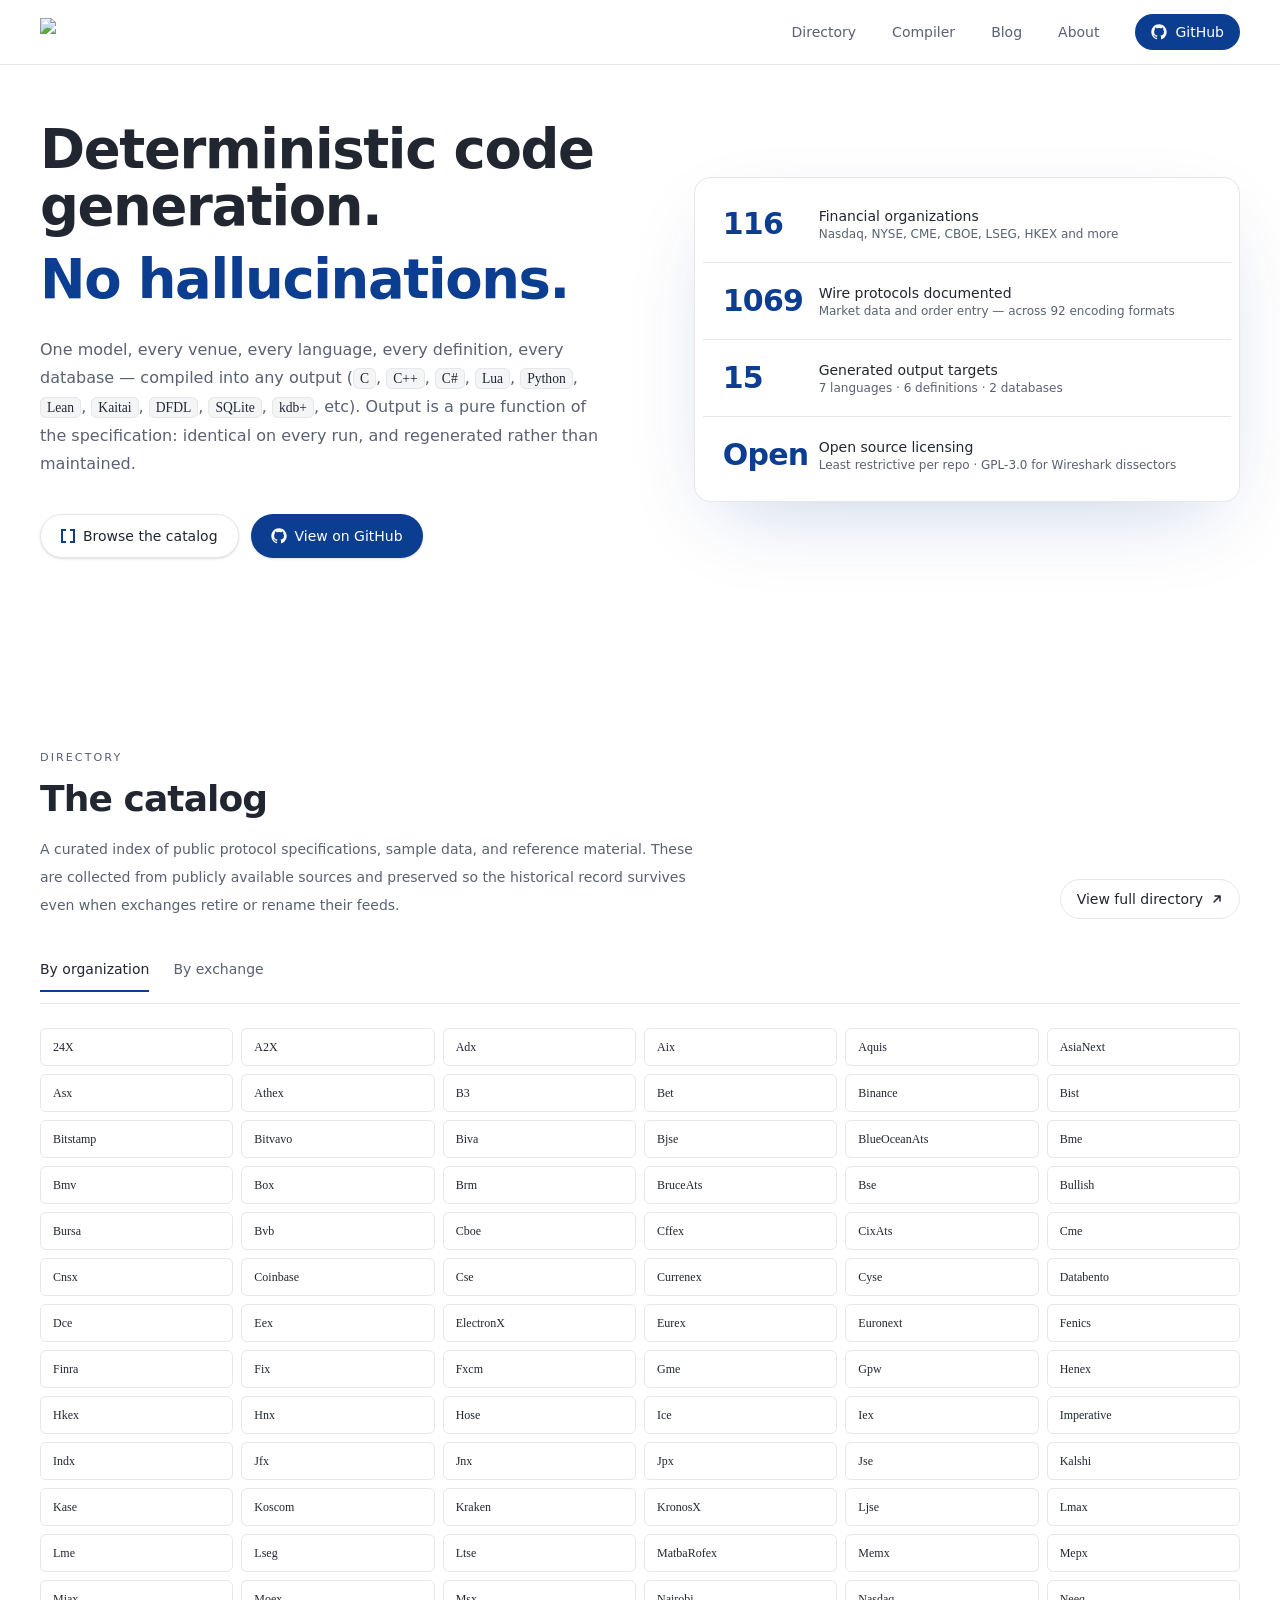
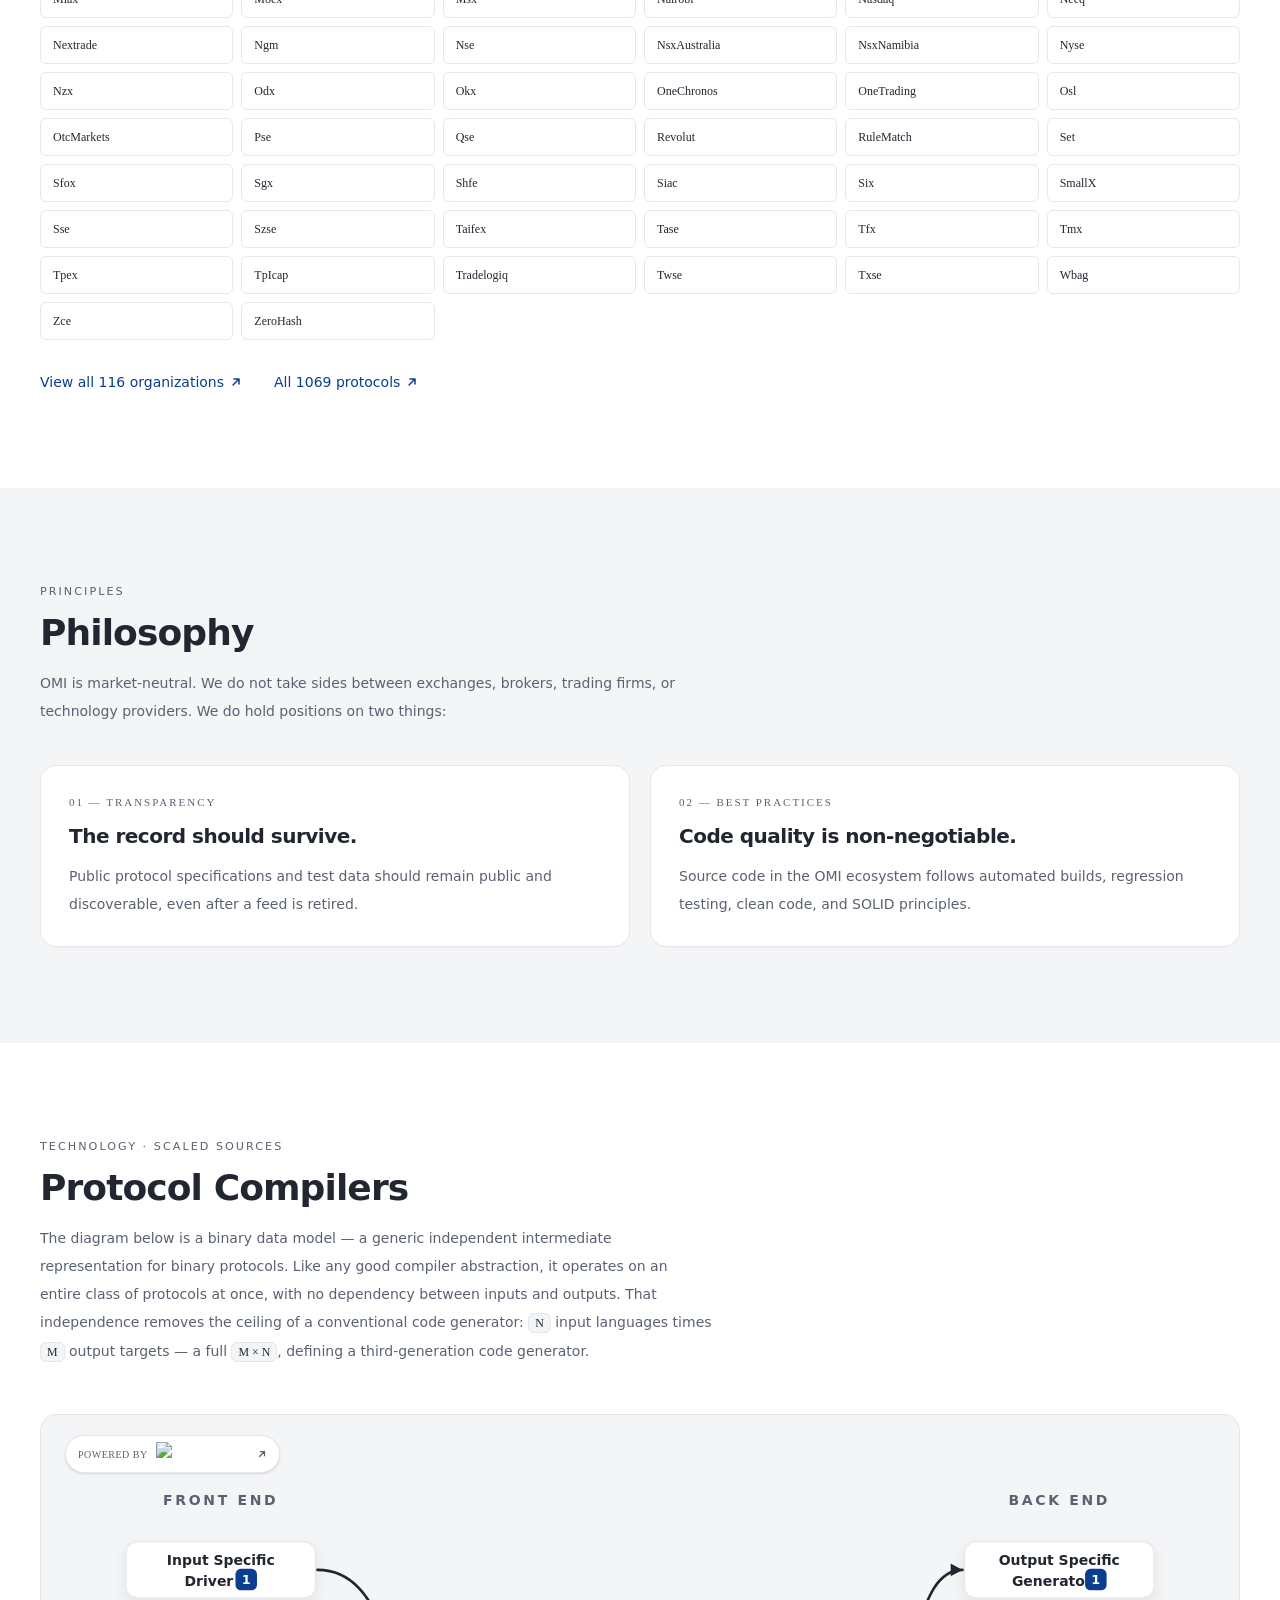
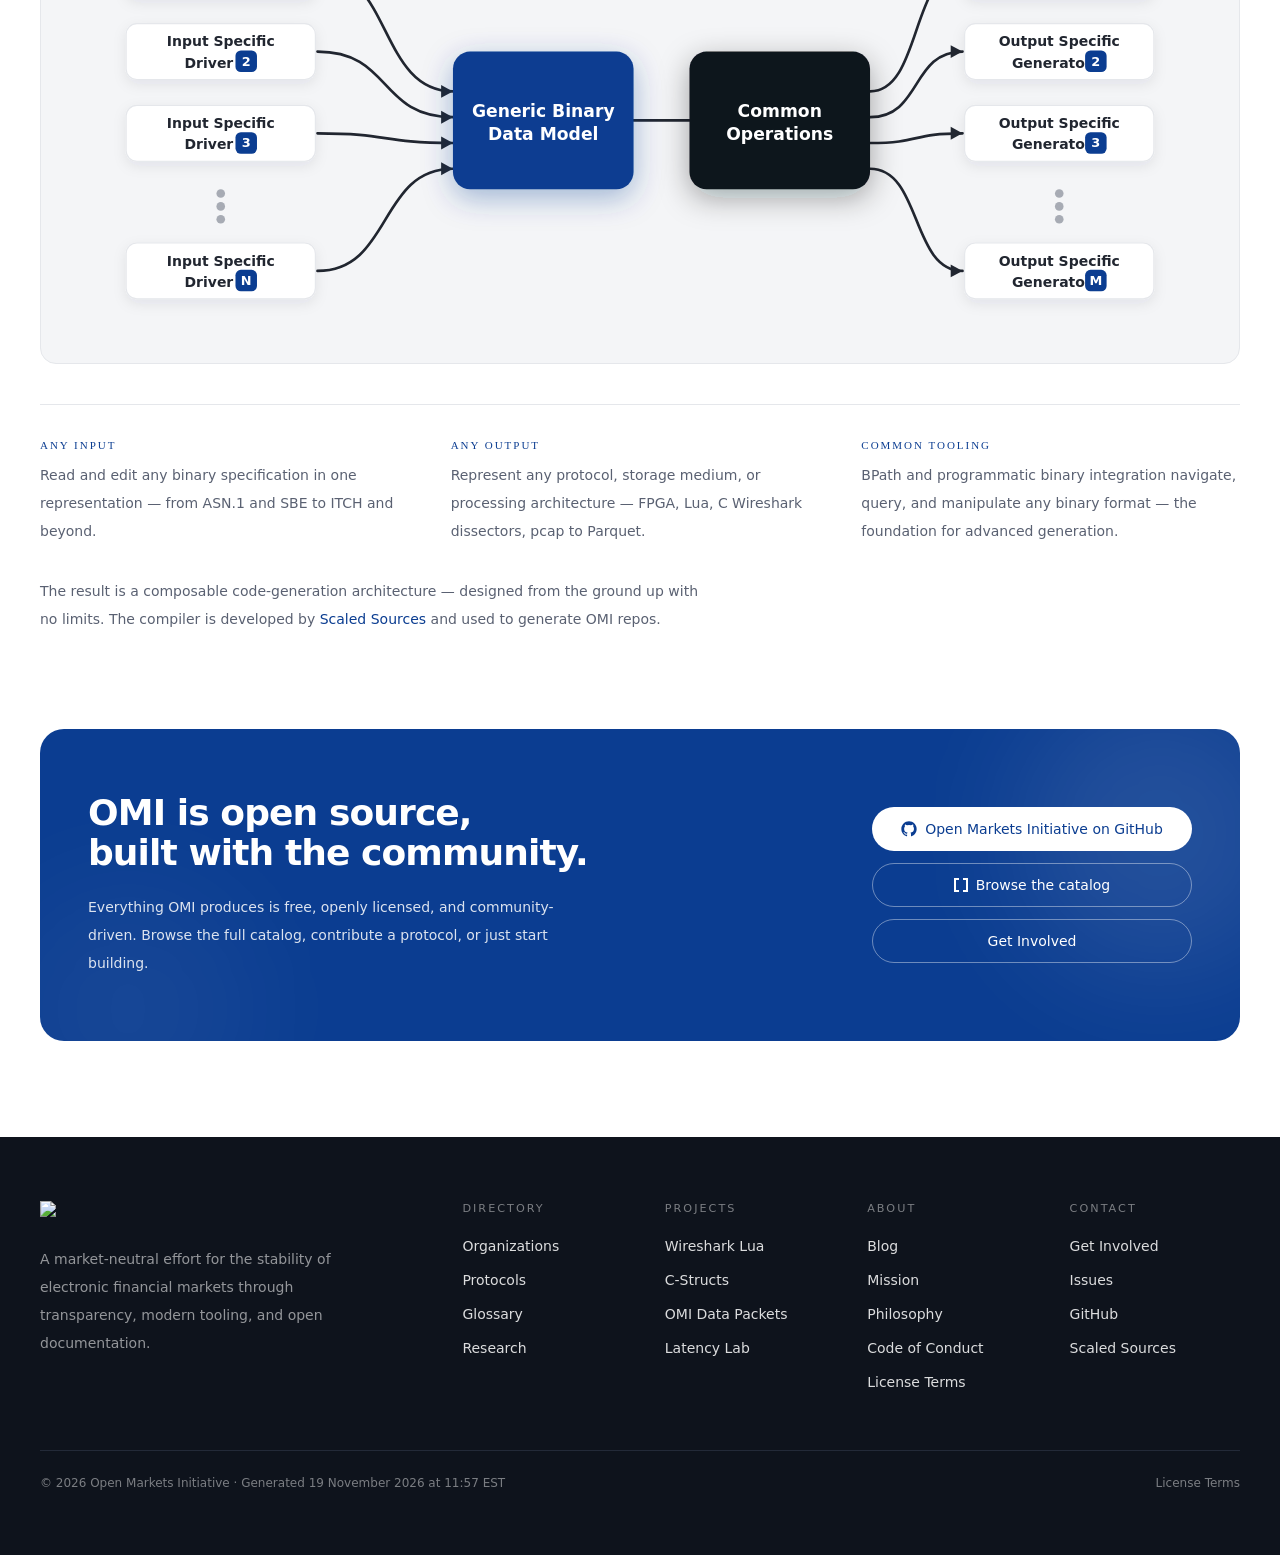
==== commit 9b673b09: "Regenerate site Co-Authored-By: Claude Opus 5.5 <noreply@anthropic.com>" ====
--- a/index.html
+++ b/index.html
@@ -1 +1 @@
-<!DOCTYPE html><html lang="en" class="dm_sans_d89fb377-module__B_rulq__variable dm_mono_ed3df95c-module__D4oVwa__variable antialiased"><head><meta charSet="utf-8"/><meta name="viewport" content="width=device-width, initial-scale=1"/><link rel="preload" href="/_next/static/media/36363bfb06833f56-s.p.38hmww4cj4vme.woff2" as="font" crossorigin="" type="font/woff2"/><link rel="preload" href="/_next/static/media/5c285b27cdda1fe8-s.p.2_mbdogr7ni8i.woff2" as="font" crossorigin="" type="font/woff2"/><link rel="preload" href="/_next/static/media/a73419dd2ba2d841-s.p.2yee423r7ahpo.woff2" as="font" crossorigin="" type="font/woff2"/><link rel="preload" as="image" href="/omi-wide-color-light.svg"/><link rel="stylesheet" href="/_next/static/chunks/1ieqvqfkxnzby.css" data-precedence="next"/><link rel="preload" as="script" fetchPriority="low" href="/_next/static/chunks/3si9o-rgj1z6x.js"/><script src="/_next/static/chunks/15orcrkp-_9ct.js" async=""></script><script src="/_next/static/chunks/2cya-h6pss2j9.js" async=""></script><script src="/_next/static/chunks/0mr0fnckbkr54.js" async=""></script><script src="/_next/static/chunks/turbopack-43yii3-daxx03.js" async=""></script><script src="/_next/static/chunks/05-c3ty_6dwfk.js" async=""></script><script src="/_next/static/chunks/14mrh2-p_w84d.js" async=""></script><script src="/_next/static/chunks/0ppo3o83jjafn.js" async=""></script><meta name="next-size-adjust" content=""/><title>Open Markets Initiative — Democratizing access to modern electronic markets</title><meta name="description" content="A market-neutral effort for the stability of electronic financial markets through transparency, modern tooling, and open documentation."/><link rel="icon" href="/favicon.ico?favicon.0s_ock0-dxoru.ico" sizes="32x32" type="image/x-icon"/><script src="/_next/static/chunks/0cz1d0mv5g_q7.js" noModule=""></script></head><body><div hidden=""><!--$--><!--/$--></div><header class="sticky top-0 z-40 border-b border-border bg-white/85 backdrop-blur"><div class="mx-auto flex h-16 max-w-7xl items-center justify-between px-6 lg:px-10"><a class="flex items-center gap-2" href="/"><img alt="Open Markets Initiative" width="260" height="24" decoding="async" data-nimg="1" class="h-7 w-auto" style="color:transparent" src="/omi-wide-color-light.svg"/></a><nav class="hidden items-center gap-9 md:flex"><a class="text-sm text-ink-muted transition-colors hover:text-ink" href="/#directory">Directory</a><a class="text-sm text-ink-muted transition-colors hover:text-ink" href="/#compiler">Compiler</a><a class="text-sm text-ink-muted transition-colors hover:text-ink" href="/blogs/">Blog</a><a class="text-sm text-ink-muted transition-colors hover:text-ink" href="/#about">About</a><a href="https://github.com/Open-Markets-Initiative" target="_blank" rel="noreferrer" class="inline-flex h-9 items-center gap-2 rounded-full bg-brand px-4 text-sm font-medium text-white transition-colors hover:bg-brand-dark"><svg viewBox="0 0 24 24" fill="currentColor" aria-hidden="true" class="h-4 w-4"><path d="M12 .5C5.65.5.5 5.65.5 12c0 5.08 3.29 9.39 7.86 10.92.58.1.79-.25.79-.56v-2c-3.2.7-3.87-1.37-3.87-1.37-.52-1.34-1.28-1.7-1.28-1.7-1.05-.72.08-.7.08-.7 1.16.08 1.77 1.2 1.77 1.2 1.03 1.77 2.7 1.26 3.36.96.1-.75.4-1.26.74-1.55-2.55-.29-5.24-1.28-5.24-5.7 0-1.26.45-2.29 1.19-3.1-.12-.3-.52-1.48.11-3.08 0 0 .97-.31 3.18 1.18a11 11 0 0 1 5.79 0c2.2-1.49 3.17-1.18 3.17-1.18.63 1.6.23 2.78.11 3.08.74.81 1.19 1.84 1.19 3.1 0 4.43-2.69 5.41-5.25 5.7.41.35.78 1.05.78 2.12v3.14c0 .31.21.67.8.56C20.21 21.38 23.5 17.08 23.5 12c0-6.35-5.15-11.5-11.5-11.5Z"></path></svg>GitHub</a></nav></div></header><main><section class="relative overflow-hidden bg-white"><div class="mx-auto grid max-w-7xl items-center gap-16 px-6 pb-24 pt-10 lg:grid-cols-[1.05fr_1fr] lg:gap-20 lg:px-10 lg:pt-14"><div><h1 class="text-[2.75rem] font-semibold leading-[1.05] tracking-tight text-ink sm:text-5xl lg:text-[3.4rem]">Deterministic code generation.<span class="mt-4 block text-brand">No hallucinations.</span></h1><p class="mt-7 max-w-xl text-base leading-7 text-ink-muted">One model, every venue, every language, every definition, every database — compiled into any output (<code class="rounded-md border border-border bg-surface-muted px-1.5 py-0.5 font-mono text-[0.85em] text-ink">C</code>, <code class="rounded-md border border-border bg-surface-muted px-1.5 py-0.5 font-mono text-[0.85em] text-ink">C++</code>,<!-- --> <code class="rounded-md border border-border bg-surface-muted px-1.5 py-0.5 font-mono text-[0.85em] text-ink">C#</code>, <code class="rounded-md border border-border bg-surface-muted px-1.5 py-0.5 font-mono text-[0.85em] text-ink">Lua</code>,<!-- --> <code class="rounded-md border border-border bg-surface-muted px-1.5 py-0.5 font-mono text-[0.85em] text-ink">Python</code>, <code class="rounded-md border border-border bg-surface-muted px-1.5 py-0.5 font-mono text-[0.85em] text-ink">Lean</code>,<!-- --> <code class="rounded-md border border-border bg-surface-muted px-1.5 py-0.5 font-mono text-[0.85em] text-ink">Kaitai</code>, <code class="rounded-md border border-border bg-surface-muted px-1.5 py-0.5 font-mono text-[0.85em] text-ink">DFDL</code>,<!-- --> <code class="rounded-md border border-border bg-surface-muted px-1.5 py-0.5 font-mono text-[0.85em] text-ink">SQLite</code>, <code class="rounded-md border border-border bg-surface-muted px-1.5 py-0.5 font-mono text-[0.85em] text-ink">kdb+</code>, etc). Output is a pure function of the specification: identical on every run, and regenerated rather than maintained.</p><div class="mt-9 flex flex-wrap items-center gap-3"><a class="inline-flex h-11 items-center gap-2 rounded-full border border-border bg-white px-5 text-sm font-medium text-ink shadow-sm transition-colors hover:border-ink/30 hover:bg-surface-muted" href="/#directory"><svg viewBox="0 0 14 14" fill="currentColor" aria-hidden="true" class="h-3.5 w-3.5 text-brand"><path d="M5 0v2H2v10h3v2H0V0zM9 0h5v14H9v-2h3V2H9z"></path></svg>Browse the catalog</a><a href="https://github.com/Open-Markets-Initiative" target="_blank" rel="noreferrer" class="inline-flex h-11 items-center gap-2 rounded-full bg-brand px-5 text-sm font-medium text-white shadow-sm transition-colors hover:bg-brand-dark"><svg viewBox="0 0 24 24" fill="currentColor" aria-hidden="true" class="h-4 w-4"><path d="M12 .5C5.65.5.5 5.65.5 12c0 5.08 3.29 9.39 7.86 10.92.58.1.79-.25.79-.56v-2c-3.2.7-3.87-1.37-3.87-1.37-.52-1.34-1.28-1.7-1.28-1.7-1.05-.72.08-.7.08-.7 1.16.08 1.77 1.2 1.77 1.2 1.03 1.77 2.7 1.26 3.36.96.1-.75.4-1.26.74-1.55-2.55-.29-5.24-1.28-5.24-5.7 0-1.26.45-2.29 1.19-3.1-.12-.3-.52-1.48.11-3.08 0 0 .97-.31 3.18 1.18a11 11 0 0 1 5.79 0c2.2-1.49 3.17-1.18 3.17-1.18.63 1.6.23 2.78.11 3.08.74.81 1.19 1.84 1.19 3.1 0 4.43-2.69 5.41-5.25 5.7.41.35.78 1.05.78 2.12v3.14c0 .31.21.67.8.56C20.21 21.38 23.5 17.08 23.5 12c0-6.35-5.15-11.5-11.5-11.5Z"></path></svg>View on GitHub</a></div></div><div><div class="rounded-2xl border border-border bg-white p-2 shadow-[0_30px_80px_-30px_rgba(11,61,145,0.25)]"><ul class="divide-y divide-border"><li class="grid grid-cols-[80px_1fr] items-center gap-4 px-5 py-5"><span class="text-3xl font-semibold tracking-tight text-brand">116</span><div><p class="text-sm font-medium text-ink">Financial organizations</p><p class="text-xs text-ink-muted">Nasdaq, NYSE, CME, CBOE, LSEG, HKEX and more</p></div></li><li class="grid grid-cols-[80px_1fr] items-center gap-4 px-5 py-5"><span class="text-3xl font-semibold tracking-tight text-brand">1065</span><div><p class="text-sm font-medium text-ink">Wire protocols documented</p><p class="text-xs text-ink-muted">Market data and order entry — across 91 encoding formats</p></div></li><li class="grid grid-cols-[80px_1fr] items-center gap-4 px-5 py-5"><span class="text-3xl font-semibold tracking-tight text-brand">15</span><div><p class="text-sm font-medium text-ink">Generated output targets</p><p class="text-xs text-ink-muted">7 languages · 6 definitions · 2 databases</p></div></li><li class="grid grid-cols-[80px_1fr] items-center gap-4 px-5 py-5"><span class="text-3xl font-semibold tracking-tight text-brand">Open</span><div><p class="text-sm font-medium text-ink">Open source licensing</p><p class="text-xs text-ink-muted">Least restrictive per repo · GPL-3.0 for Wireshark dissectors</p></div></li></ul></div></div></div></section><section id="directory" class="bg-white py-24"><div class="mx-auto max-w-7xl px-6 lg:px-10"><p class="text-[0.7rem] font-medium uppercase tracking-[0.18em] text-ink-muted">Directory</p><div class="mt-3 flex flex-col gap-6 sm:flex-row sm:items-end sm:justify-between"><div class="max-w-2xl"><h2 class="text-3xl font-semibold tracking-tight text-ink sm:text-4xl">The catalog</h2><p class="mt-4 text-sm leading-7 text-ink-muted">A curated index of public protocol specifications, sample data, and reference material. These are collected from publicly available sources and preserved so the historical record survives even when exchanges retire or rename their feeds.</p></div><a href="https://github.com/Open-Markets-Initiative/Directory" target="_blank" rel="noreferrer" class="inline-flex h-10 shrink-0 items-center gap-2 self-start rounded-full border border-border px-4 text-sm text-ink transition-colors hover:border-ink/30 hover:bg-surface-muted sm:self-end">View full directory <svg viewBox="0 0 12 12" fill="none" stroke="currentColor" stroke-width="1.5" stroke-linecap="round" stroke-linejoin="round" aria-hidden="true" class="h-3 w-3"><path d="M3 9 9 3M4 3h5v5"></path></svg></a></div><div class="mt-10 flex flex-wrap items-center gap-6 border-b border-border pb-3"><button type="button" aria-pressed="true" class="relative pb-3 text-sm font-medium text-ink after:absolute after:inset-x-0 after:-bottom-[1px] after:h-[2px] after:bg-brand">By organization</button><button type="button" aria-pressed="false" class="pb-3 text-sm text-ink-muted transition-colors hover:text-ink">By exchange</button></div><ul class="mt-6 grid grid-cols-2 gap-2 sm:grid-cols-3 md:grid-cols-4 lg:grid-cols-6"><li><a href="https://github.com/Open-Markets-Initiative/Directory/tree/main/Organizations/24X" target="_blank" rel="noreferrer" class="block rounded-md border border-border bg-white px-3 py-2.5 font-mono text-xs text-ink transition-colors hover:border-brand/40 hover:bg-brand/[0.04] hover:text-brand">24X</a></li><li><a href="https://github.com/Open-Markets-Initiative/Directory/tree/main/Organizations/A2X" target="_blank" rel="noreferrer" class="block rounded-md border border-border bg-white px-3 py-2.5 font-mono text-xs text-ink transition-colors hover:border-brand/40 hover:bg-brand/[0.04] hover:text-brand">A2X</a></li><li><a href="https://github.com/Open-Markets-Initiative/Directory/tree/main/Organizations/Adx" target="_blank" rel="noreferrer" class="block rounded-md border border-border bg-white px-3 py-2.5 font-mono text-xs text-ink transition-colors hover:border-brand/40 hover:bg-brand/[0.04] hover:text-brand">Adx</a></li><li><a href="https://github.com/Open-Markets-Initiative/Directory/tree/main/Organizations/Aix" target="_blank" rel="noreferrer" class="block rounded-md border border-border bg-white px-3 py-2.5 font-mono text-xs text-ink transition-colors hover:border-brand/40 hover:bg-brand/[0.04] hover:text-brand">Aix</a></li><li><a href="https://github.com/Open-Markets-Initiative/Directory/tree/main/Organizations/Aquis" target="_blank" rel="noreferrer" class="block rounded-md border border-border bg-white px-3 py-2.5 font-mono text-xs text-ink transition-colors hover:border-brand/40 hover:bg-brand/[0.04] hover:text-brand">Aquis</a></li><li><a href="https://github.com/Open-Markets-Initiative/Directory/tree/main/Organizations/AsiaNext" target="_blank" rel="noreferrer" class="block rounded-md border border-border bg-white px-3 py-2.5 font-mono text-xs text-ink transition-colors hover:border-brand/40 hover:bg-brand/[0.04] hover:text-brand">AsiaNext</a></li><li><a href="https://github.com/Open-Markets-Initiative/Directory/tree/main/Organizations/Asx" target="_blank" rel="noreferrer" class="block rounded-md border border-border bg-white px-3 py-2.5 font-mono text-xs text-ink transition-colors hover:border-brand/40 hover:bg-brand/[0.04] hover:text-brand">Asx</a></li><li><a href="https://github.com/Open-Markets-Initiative/Directory/tree/main/Organizations/Athex" target="_blank" rel="noreferrer" class="block rounded-md border border-border bg-white px-3 py-2.5 font-mono text-xs text-ink transition-colors hover:border-brand/40 hover:bg-brand/[0.04] hover:text-brand">Athex</a></li><li><a href="https://github.com/Open-Markets-Initiative/Directory/tree/main/Organizations/B3" target="_blank" rel="noreferrer" class="block rounded-md border border-border bg-white px-3 py-2.5 font-mono text-xs text-ink transition-colors hover:border-brand/40 hover:bg-brand/[0.04] hover:text-brand">B3</a></li><li><a href="https://github.com/Open-Markets-Initiative/Directory/tree/main/Organizations/Bet" target="_blank" rel="noreferrer" class="block rounded-md border border-border bg-white px-3 py-2.5 font-mono text-xs text-ink transition-colors hover:border-brand/40 hover:bg-brand/[0.04] hover:text-brand">Bet</a></li><li><a href="https://github.com/Open-Markets-Initiative/Directory/tree/main/Organizations/Binance" target="_blank" rel="noreferrer" class="block rounded-md border border-border bg-white px-3 py-2.5 font-mono text-xs text-ink transition-colors hover:border-brand/40 hover:bg-brand/[0.04] hover:text-brand">Binance</a></li><li><a href="https://github.com/Open-Markets-Initiative/Directory/tree/main/Organizations/Bist" target="_blank" rel="noreferrer" class="block rounded-md border border-border bg-white px-3 py-2.5 font-mono text-xs text-ink transition-colors hover:border-brand/40 hover:bg-brand/[0.04] hover:text-brand">Bist</a></li><li><a href="https://github.com/Open-Markets-Initiative/Directory/tree/main/Organizations/Bitstamp" target="_blank" rel="noreferrer" class="block rounded-md border border-border bg-white px-3 py-2.5 font-mono text-xs text-ink transition-colors hover:border-brand/40 hover:bg-brand/[0.04] hover:text-brand">Bitstamp</a></li><li><a href="https://github.com/Open-Markets-Initiative/Directory/tree/main/Organizations/Bitvavo" target="_blank" rel="noreferrer" class="block rounded-md border border-border bg-white px-3 py-2.5 font-mono text-xs text-ink transition-colors hover:border-brand/40 hover:bg-brand/[0.04] hover:text-brand">Bitvavo</a></li><li><a href="https://github.com/Open-Markets-Initiative/Directory/tree/main/Organizations/Biva" target="_blank" rel="noreferrer" class="block rounded-md border border-border bg-white px-3 py-2.5 font-mono text-xs text-ink transition-colors hover:border-brand/40 hover:bg-brand/[0.04] hover:text-brand">Biva</a></li><li><a href="https://github.com/Open-Markets-Initiative/Directory/tree/main/Organizations/Bjse" target="_blank" rel="noreferrer" class="block rounded-md border border-border bg-white px-3 py-2.5 font-mono text-xs text-ink transition-colors hover:border-brand/40 hover:bg-brand/[0.04] hover:text-brand">Bjse</a></li><li><a href="https://github.com/Open-Markets-Initiative/Directory/tree/main/Organizations/BlueOceanAts" target="_blank" rel="noreferrer" class="block rounded-md border border-border bg-white px-3 py-2.5 font-mono text-xs text-ink transition-colors hover:border-brand/40 hover:bg-brand/[0.04] hover:text-brand">BlueOceanAts</a></li><li><a href="https://github.com/Open-Markets-Initiative/Directory/tree/main/Organizations/Bme" target="_blank" rel="noreferrer" class="block rounded-md border border-border bg-white px-3 py-2.5 font-mono text-xs text-ink transition-colors hover:border-brand/40 hover:bg-brand/[0.04] hover:text-brand">Bme</a></li><li><a href="https://github.com/Open-Markets-Initiative/Directory/tree/main/Organizations/Bmv" target="_blank" rel="noreferrer" class="block rounded-md border border-border bg-white px-3 py-2.5 font-mono text-xs text-ink transition-colors hover:border-brand/40 hover:bg-brand/[0.04] hover:text-brand">Bmv</a></li><li><a href="https://github.com/Open-Markets-Initiative/Directory/tree/main/Organizations/Box" target="_blank" rel="noreferrer" class="block rounded-md border border-border bg-white px-3 py-2.5 font-mono text-xs text-ink transition-colors hover:border-brand/40 hover:bg-brand/[0.04] hover:text-brand">Box</a></li><li><a href="https://github.com/Open-Markets-Initiative/Directory/tree/main/Organizations/Brm" target="_blank" rel="noreferrer" class="block rounded-md border border-border bg-white px-3 py-2.5 font-mono text-xs text-ink transition-colors hover:border-brand/40 hover:bg-brand/[0.04] hover:text-brand">Brm</a></li><li><a href="https://github.com/Open-Markets-Initiative/Directory/tree/main/Organizations/BruceAts" target="_blank" rel="noreferrer" class="block rounded-md border border-border bg-white px-3 py-2.5 font-mono text-xs text-ink transition-colors hover:border-brand/40 hover:bg-brand/[0.04] hover:text-brand">BruceAts</a></li><li><a href="https://github.com/Open-Markets-Initiative/Directory/tree/main/Organizations/Bse" target="_blank" rel="noreferrer" class="block rounded-md border border-border bg-white px-3 py-2.5 font-mono text-xs text-ink transition-colors hover:border-brand/40 hover:bg-brand/[0.04] hover:text-brand">Bse</a></li><li><a href="https://github.com/Open-Markets-Initiative/Directory/tree/main/Organizations/Bullish" target="_blank" rel="noreferrer" class="block rounded-md border border-border bg-white px-3 py-2.5 font-mono text-xs text-ink transition-colors hover:border-brand/40 hover:bg-brand/[0.04] hover:text-brand">Bullish</a></li><li><a href="https://github.com/Open-Markets-Initiative/Directory/tree/main/Organizations/Bursa" target="_blank" rel="noreferrer" class="block rounded-md border border-border bg-white px-3 py-2.5 font-mono text-xs text-ink transition-colors hover:border-brand/40 hover:bg-brand/[0.04] hover:text-brand">Bursa</a></li><li><a href="https://github.com/Open-Markets-Initiative/Directory/tree/main/Organizations/Bvb" target="_blank" rel="noreferrer" class="block rounded-md border border-border bg-white px-3 py-2.5 font-mono text-xs text-ink transition-colors hover:border-brand/40 hover:bg-brand/[0.04] hover:text-brand">Bvb</a></li><li><a href="https://github.com/Open-Markets-Initiative/Directory/tree/main/Organizations/Cboe" target="_blank" rel="noreferrer" class="block rounded-md border border-border bg-white px-3 py-2.5 font-mono text-xs text-ink transition-colors hover:border-brand/40 hover:bg-brand/[0.04] hover:text-brand">Cboe</a></li><li><a href="https://github.com/Open-Markets-Initiative/Directory/tree/main/Organizations/Cffex" target="_blank" rel="noreferrer" class="block rounded-md border border-border bg-white px-3 py-2.5 font-mono text-xs text-ink transition-colors hover:border-brand/40 hover:bg-brand/[0.04] hover:text-brand">Cffex</a></li><li><a href="https://github.com/Open-Markets-Initiative/Directory/tree/main/Organizations/CixAts" target="_blank" rel="noreferrer" class="block rounded-md border border-border bg-white px-3 py-2.5 font-mono text-xs text-ink transition-colors hover:border-brand/40 hover:bg-brand/[0.04] hover:text-brand">CixAts</a></li><li><a href="https://github.com/Open-Markets-Initiative/Directory/tree/main/Organizations/Cme" target="_blank" rel="noreferrer" class="block rounded-md border border-border bg-white px-3 py-2.5 font-mono text-xs text-ink transition-colors hover:border-brand/40 hover:bg-brand/[0.04] hover:text-brand">Cme</a></li><li><a href="https://github.com/Open-Markets-Initiative/Directory/tree/main/Organizations/Cnsx" target="_blank" rel="noreferrer" class="block rounded-md border border-border bg-white px-3 py-2.5 font-mono text-xs text-ink transition-colors hover:border-brand/40 hover:bg-brand/[0.04] hover:text-brand">Cnsx</a></li><li><a href="https://github.com/Open-Markets-Initiative/Directory/tree/main/Organizations/Coinbase" target="_blank" rel="noreferrer" class="block rounded-md border border-border bg-white px-3 py-2.5 font-mono text-xs text-ink transition-colors hover:border-brand/40 hover:bg-brand/[0.04] hover:text-brand">Coinbase</a></li><li><a href="https://github.com/Open-Markets-Initiative/Directory/tree/main/Organizations/Cse" target="_blank" rel="noreferrer" class="block rounded-md border border-border bg-white px-3 py-2.5 font-mono text-xs text-ink transition-colors hover:border-brand/40 hover:bg-brand/[0.04] hover:text-brand">Cse</a></li><li><a href="https://github.com/Open-Markets-Initiative/Directory/tree/main/Organizations/Currenex" target="_blank" rel="noreferrer" class="block rounded-md border border-border bg-white px-3 py-2.5 font-mono text-xs text-ink transition-colors hover:border-brand/40 hover:bg-brand/[0.04] hover:text-brand">Currenex</a></li><li><a href="https://github.com/Open-Markets-Initiative/Directory/tree/main/Organizations/Cyse" target="_blank" rel="noreferrer" class="block rounded-md border border-border bg-white px-3 py-2.5 font-mono text-xs text-ink transition-colors hover:border-brand/40 hover:bg-brand/[0.04] hover:text-brand">Cyse</a></li><li><a href="https://github.com/Open-Markets-Initiative/Directory/tree/main/Organizations/Databento" target="_blank" rel="noreferrer" class="block rounded-md border border-border bg-white px-3 py-2.5 font-mono text-xs text-ink transition-colors hover:border-brand/40 hover:bg-brand/[0.04] hover:text-brand">Databento</a></li><li><a href="https://github.com/Open-Markets-Initiative/Directory/tree/main/Organizations/Dce" target="_blank" rel="noreferrer" class="block rounded-md border border-border bg-white px-3 py-2.5 font-mono text-xs text-ink transition-colors hover:border-brand/40 hover:bg-brand/[0.04] hover:text-brand">Dce</a></li><li><a href="https://github.com/Open-Markets-Initiative/Directory/tree/main/Organizations/Eex" target="_blank" rel="noreferrer" class="block rounded-md border border-border bg-white px-3 py-2.5 font-mono text-xs text-ink transition-colors hover:border-brand/40 hover:bg-brand/[0.04] hover:text-brand">Eex</a></li><li><a href="https://github.com/Open-Markets-Initiative/Directory/tree/main/Organizations/ElectronX" target="_blank" rel="noreferrer" class="block rounded-md border border-border bg-white px-3 py-2.5 font-mono text-xs text-ink transition-colors hover:border-brand/40 hover:bg-brand/[0.04] hover:text-brand">ElectronX</a></li><li><a href="https://github.com/Open-Markets-Initiative/Directory/tree/main/Organizations/Eurex" target="_blank" rel="noreferrer" class="block rounded-md border border-border bg-white px-3 py-2.5 font-mono text-xs text-ink transition-colors hover:border-brand/40 hover:bg-brand/[0.04] hover:text-brand">Eurex</a></li><li><a href="https://github.com/Open-Markets-Initiative/Directory/tree/main/Organizations/Euronext" target="_blank" rel="noreferrer" class="block rounded-md border border-border bg-white px-3 py-2.5 font-mono text-xs text-ink transition-colors hover:border-brand/40 hover:bg-brand/[0.04] hover:text-brand">Euronext</a></li><li><a href="https://github.com/Open-Markets-Initiative/Directory/tree/main/Organizations/Fenics" target="_blank" rel="noreferrer" class="block rounded-md border border-border bg-white px-3 py-2.5 font-mono text-xs text-ink transition-colors hover:border-brand/40 hover:bg-brand/[0.04] hover:text-brand">Fenics</a></li><li><a href="https://github.com/Open-Markets-Initiative/Directory/tree/main/Organizations/Finra" target="_blank" rel="noreferrer" class="block rounded-md border border-border bg-white px-3 py-2.5 font-mono text-xs text-ink transition-colors hover:border-brand/40 hover:bg-brand/[0.04] hover:text-brand">Finra</a></li><li><a href="https://github.com/Open-Markets-Initiative/Directory/tree/main/Organizations/Fix" target="_blank" rel="noreferrer" class="block rounded-md border border-border bg-white px-3 py-2.5 font-mono text-xs text-ink transition-colors hover:border-brand/40 hover:bg-brand/[0.04] hover:text-brand">Fix</a></li><li><a href="https://github.com/Open-Markets-Initiative/Directory/tree/main/Organizations/Fxcm" target="_blank" rel="noreferrer" class="block rounded-md border border-border bg-white px-3 py-2.5 font-mono text-xs text-ink transition-colors hover:border-brand/40 hover:bg-brand/[0.04] hover:text-brand">Fxcm</a></li><li><a href="https://github.com/Open-Markets-Initiative/Directory/tree/main/Organizations/Gme" target="_blank" rel="noreferrer" class="block rounded-md border border-border bg-white px-3 py-2.5 font-mono text-xs text-ink transition-colors hover:border-brand/40 hover:bg-brand/[0.04] hover:text-brand">Gme</a></li><li><a href="https://github.com/Open-Markets-Initiative/Directory/tree/main/Organizations/Gpw" target="_blank" rel="noreferrer" class="block rounded-md border border-border bg-white px-3 py-2.5 font-mono text-xs text-ink transition-colors hover:border-brand/40 hover:bg-brand/[0.04] hover:text-brand">Gpw</a></li><li><a href="https://github.com/Open-Markets-Initiative/Directory/tree/main/Organizations/Henex" target="_blank" rel="noreferrer" class="block rounded-md border border-border bg-white px-3 py-2.5 font-mono text-xs text-ink transition-colors hover:border-brand/40 hover:bg-brand/[0.04] hover:text-brand">Henex</a></li><li><a href="https://github.com/Open-Markets-Initiative/Directory/tree/main/Organizations/Hkex" target="_blank" rel="noreferrer" class="block rounded-md border border-border bg-white px-3 py-2.5 font-mono text-xs text-ink transition-colors hover:border-brand/40 hover:bg-brand/[0.04] hover:text-brand">Hkex</a></li><li><a href="https://github.com/Open-Markets-Initiative/Directory/tree/main/Organizations/Hnx" target="_blank" rel="noreferrer" class="block rounded-md border border-border bg-white px-3 py-2.5 font-mono text-xs text-ink transition-colors hover:border-brand/40 hover:bg-brand/[0.04] hover:text-brand">Hnx</a></li><li><a href="https://github.com/Open-Markets-Initiative/Directory/tree/main/Organizations/Hose" target="_blank" rel="noreferrer" class="block rounded-md border border-border bg-white px-3 py-2.5 font-mono text-xs text-ink transition-colors hover:border-brand/40 hover:bg-brand/[0.04] hover:text-brand">Hose</a></li><li><a href="https://github.com/Open-Markets-Initiative/Directory/tree/main/Organizations/Ice" target="_blank" rel="noreferrer" class="block rounded-md border border-border bg-white px-3 py-2.5 font-mono text-xs text-ink transition-colors hover:border-brand/40 hover:bg-brand/[0.04] hover:text-brand">Ice</a></li><li><a href="https://github.com/Open-Markets-Initiative/Directory/tree/main/Organizations/Iex" target="_blank" rel="noreferrer" class="block rounded-md border border-border bg-white px-3 py-2.5 font-mono text-xs text-ink transition-colors hover:border-brand/40 hover:bg-brand/[0.04] hover:text-brand">Iex</a></li><li><a href="https://github.com/Open-Markets-Initiative/Directory/tree/main/Organizations/Imperative" target="_blank" rel="noreferrer" class="block rounded-md border border-border bg-white px-3 py-2.5 font-mono text-xs text-ink transition-colors hover:border-brand/40 hover:bg-brand/[0.04] hover:text-brand">Imperative</a></li><li><a href="https://github.com/Open-Markets-Initiative/Directory/tree/main/Organizations/Indx" target="_blank" rel="noreferrer" class="block rounded-md border border-border bg-white px-3 py-2.5 font-mono text-xs text-ink transition-colors hover:border-brand/40 hover:bg-brand/[0.04] hover:text-brand">Indx</a></li><li><a href="https://github.com/Open-Markets-Initiative/Directory/tree/main/Organizations/Jfx" target="_blank" rel="noreferrer" class="block rounded-md border border-border bg-white px-3 py-2.5 font-mono text-xs text-ink transition-colors hover:border-brand/40 hover:bg-brand/[0.04] hover:text-brand">Jfx</a></li><li><a href="https://github.com/Open-Markets-Initiative/Directory/tree/main/Organizations/Jnx" target="_blank" rel="noreferrer" class="block rounded-md border border-border bg-white px-3 py-2.5 font-mono text-xs text-ink transition-colors hover:border-brand/40 hover:bg-brand/[0.04] hover:text-brand">Jnx</a></li><li><a href="https://github.com/Open-Markets-Initiative/Directory/tree/main/Organizations/Jpx" target="_blank" rel="noreferrer" class="block rounded-md border border-border bg-white px-3 py-2.5 font-mono text-xs text-ink transition-colors hover:border-brand/40 hover:bg-brand/[0.04] hover:text-brand">Jpx</a></li><li><a href="https://github.com/Open-Markets-Initiative/Directory/tree/main/Organizations/Jse" target="_blank" rel="noreferrer" class="block rounded-md border border-border bg-white px-3 py-2.5 font-mono text-xs text-ink transition-colors hover:border-brand/40 hover:bg-brand/[0.04] hover:text-brand">Jse</a></li><li><a href="https://github.com/Open-Markets-Initiative/Directory/tree/main/Organizations/Kalshi" target="_blank" rel="noreferrer" class="block rounded-md border border-border bg-white px-3 py-2.5 font-mono text-xs text-ink transition-colors hover:border-brand/40 hover:bg-brand/[0.04] hover:text-brand">Kalshi</a></li><li><a href="https://github.com/Open-Markets-Initiative/Directory/tree/main/Organizations/Kase" target="_blank" rel="noreferrer" class="block rounded-md border border-border bg-white px-3 py-2.5 font-mono text-xs text-ink transition-colors hover:border-brand/40 hover:bg-brand/[0.04] hover:text-brand">Kase</a></li><li><a href="https://github.com/Open-Markets-Initiative/Directory/tree/main/Organizations/Koscom" target="_blank" rel="noreferrer" class="block rounded-md border border-border bg-white px-3 py-2.5 font-mono text-xs text-ink transition-colors hover:border-brand/40 hover:bg-brand/[0.04] hover:text-brand">Koscom</a></li><li><a href="https://github.com/Open-Markets-Initiative/Directory/tree/main/Organizations/Kraken" target="_blank" rel="noreferrer" class="block rounded-md border border-border bg-white px-3 py-2.5 font-mono text-xs text-ink transition-colors hover:border-brand/40 hover:bg-brand/[0.04] hover:text-brand">Kraken</a></li><li><a href="https://github.com/Open-Markets-Initiative/Directory/tree/main/Organizations/KronosX" target="_blank" rel="noreferrer" class="block rounded-md border border-border bg-white px-3 py-2.5 font-mono text-xs text-ink transition-colors hover:border-brand/40 hover:bg-brand/[0.04] hover:text-brand">KronosX</a></li><li><a href="https://github.com/Open-Markets-Initiative/Directory/tree/main/Organizations/Ljse" target="_blank" rel="noreferrer" class="block rounded-md border border-border bg-white px-3 py-2.5 font-mono text-xs text-ink transition-colors hover:border-brand/40 hover:bg-brand/[0.04] hover:text-brand">Ljse</a></li><li><a href="https://github.com/Open-Markets-Initiative/Directory/tree/main/Organizations/Lmax" target="_blank" rel="noreferrer" class="block rounded-md border border-border bg-white px-3 py-2.5 font-mono text-xs text-ink transition-colors hover:border-brand/40 hover:bg-brand/[0.04] hover:text-brand">Lmax</a></li><li><a href="https://github.com/Open-Markets-Initiative/Directory/tree/main/Organizations/Lme" target="_blank" rel="noreferrer" class="block rounded-md border border-border bg-white px-3 py-2.5 font-mono text-xs text-ink transition-colors hover:border-brand/40 hover:bg-brand/[0.04] hover:text-brand">Lme</a></li><li><a href="https://github.com/Open-Markets-Initiative/Directory/tree/main/Organizations/Lseg" target="_blank" rel="noreferrer" class="block rounded-md border border-border bg-white px-3 py-2.5 font-mono text-xs text-ink transition-colors hover:border-brand/40 hover:bg-brand/[0.04] hover:text-brand">Lseg</a></li><li><a href="https://github.com/Open-Markets-Initiative/Directory/tree/main/Organizations/Ltse" target="_blank" rel="noreferrer" class="block rounded-md border border-border bg-white px-3 py-2.5 font-mono text-xs text-ink transition-colors hover:border-brand/40 hover:bg-brand/[0.04] hover:text-brand">Ltse</a></li><li><a href="https://github.com/Open-Markets-Initiative/Directory/tree/main/Organizations/MatbaRofex" target="_blank" rel="noreferrer" class="block rounded-md border border-border bg-white px-3 py-2.5 font-mono text-xs text-ink transition-colors hover:border-brand/40 hover:bg-brand/[0.04] hover:text-brand">MatbaRofex</a></li><li><a href="https://github.com/Open-Markets-Initiative/Directory/tree/main/Organizations/Memx" target="_blank" rel="noreferrer" class="block rounded-md border border-border bg-white px-3 py-2.5 font-mono text-xs text-ink transition-colors hover:border-brand/40 hover:bg-brand/[0.04] hover:text-brand">Memx</a></li><li><a href="https://github.com/Open-Markets-Initiative/Directory/tree/main/Organizations/Mepx" target="_blank" rel="noreferrer" class="block rounded-md border border-border bg-white px-3 py-2.5 font-mono text-xs text-ink transition-colors hover:border-brand/40 hover:bg-brand/[0.04] hover:text-brand">Mepx</a></li><li><a href="https://github.com/Open-Markets-Initiative/Directory/tree/main/Organizations/Miax" target="_blank" rel="noreferrer" class="block rounded-md border border-border bg-white px-3 py-2.5 font-mono text-xs text-ink transition-colors hover:border-brand/40 hover:bg-brand/[0.04] hover:text-brand">Miax</a></li><li><a href="https://github.com/Open-Markets-Initiative/Directory/tree/main/Organizations/Moex" target="_blank" rel="noreferrer" class="block rounded-md border border-border bg-white px-3 py-2.5 font-mono text-xs text-ink transition-colors hover:border-brand/40 hover:bg-brand/[0.04] hover:text-brand">Moex</a></li><li><a href="https://github.com/Open-Markets-Initiative/Directory/tree/main/Organizations/Msx" target="_blank" rel="noreferrer" class="block rounded-md border border-border bg-white px-3 py-2.5 font-mono text-xs text-ink transition-colors hover:border-brand/40 hover:bg-brand/[0.04] hover:text-brand">Msx</a></li><li><a href="https://github.com/Open-Markets-Initiative/Directory/tree/main/Organizations/Nairobi" target="_blank" rel="noreferrer" class="block rounded-md border border-border bg-white px-3 py-2.5 font-mono text-xs text-ink transition-colors hover:border-brand/40 hover:bg-brand/[0.04] hover:text-brand">Nairobi</a></li><li><a href="https://github.com/Open-Markets-Initiative/Directory/tree/main/Organizations/Nasdaq" target="_blank" rel="noreferrer" class="block rounded-md border border-border bg-white px-3 py-2.5 font-mono text-xs text-ink transition-colors hover:border-brand/40 hover:bg-brand/[0.04] hover:text-brand">Nasdaq</a></li><li><a href="https://github.com/Open-Markets-Initiative/Directory/tree/main/Organizations/Neeq" target="_blank" rel="noreferrer" class="block rounded-md border border-border bg-white px-3 py-2.5 font-mono text-xs text-ink transition-colors hover:border-brand/40 hover:bg-brand/[0.04] hover:text-brand">Neeq</a></li><li><a href="https://github.com/Open-Markets-Initiative/Directory/tree/main/Organizations/Nextrade" target="_blank" rel="noreferrer" class="block rounded-md border border-border bg-white px-3 py-2.5 font-mono text-xs text-ink transition-colors hover:border-brand/40 hover:bg-brand/[0.04] hover:text-brand">Nextrade</a></li><li><a href="https://github.com/Open-Markets-Initiative/Directory/tree/main/Organizations/Ngm" target="_blank" rel="noreferrer" class="block rounded-md border border-border bg-white px-3 py-2.5 font-mono text-xs text-ink transition-colors hover:border-brand/40 hover:bg-brand/[0.04] hover:text-brand">Ngm</a></li><li><a href="https://github.com/Open-Markets-Initiative/Directory/tree/main/Organizations/Nse" target="_blank" rel="noreferrer" class="block rounded-md border border-border bg-white px-3 py-2.5 font-mono text-xs text-ink transition-colors hover:border-brand/40 hover:bg-brand/[0.04] hover:text-brand">Nse</a></li><li><a href="https://github.com/Open-Markets-Initiative/Directory/tree/main/Organizations/NsxAustralia" target="_blank" rel="noreferrer" class="block rounded-md border border-border bg-white px-3 py-2.5 font-mono text-xs text-ink transition-colors hover:border-brand/40 hover:bg-brand/[0.04] hover:text-brand">NsxAustralia</a></li><li><a href="https://github.com/Open-Markets-Initiative/Directory/tree/main/Organizations/NsxNamibia" target="_blank" rel="noreferrer" class="block rounded-md border border-border bg-white px-3 py-2.5 font-mono text-xs text-ink transition-colors hover:border-brand/40 hover:bg-brand/[0.04] hover:text-brand">NsxNamibia</a></li><li><a href="https://github.com/Open-Markets-Initiative/Directory/tree/main/Organizations/Nyse" target="_blank" rel="noreferrer" class="block rounded-md border border-border bg-white px-3 py-2.5 font-mono text-xs text-ink transition-colors hover:border-brand/40 hover:bg-brand/[0.04] hover:text-brand">Nyse</a></li><li><a href="https://github.com/Open-Markets-Initiative/Directory/tree/main/Organizations/Nzx" target="_blank" rel="noreferrer" class="block rounded-md border border-border bg-white px-3 py-2.5 font-mono text-xs text-ink transition-colors hover:border-brand/40 hover:bg-brand/[0.04] hover:text-brand">Nzx</a></li><li><a href="https://github.com/Open-Markets-Initiative/Directory/tree/main/Organizations/Odx" target="_blank" rel="noreferrer" class="block rounded-md border border-border bg-white px-3 py-2.5 font-mono text-xs text-ink transition-colors hover:border-brand/40 hover:bg-brand/[0.04] hover:text-brand">Odx</a></li><li><a href="https://github.com/Open-Markets-Initiative/Directory/tree/main/Organizations/Okx" target="_blank" rel="noreferrer" class="block rounded-md border border-border bg-white px-3 py-2.5 font-mono text-xs text-ink transition-colors hover:border-brand/40 hover:bg-brand/[0.04] hover:text-brand">Okx</a></li><li><a href="https://github.com/Open-Markets-Initiative/Directory/tree/main/Organizations/OneChronos" target="_blank" rel="noreferrer" class="block rounded-md border border-border bg-white px-3 py-2.5 font-mono text-xs text-ink transition-colors hover:border-brand/40 hover:bg-brand/[0.04] hover:text-brand">OneChronos</a></li><li><a href="https://github.com/Open-Markets-Initiative/Directory/tree/main/Organizations/OneTrading" target="_blank" rel="noreferrer" class="block rounded-md border border-border bg-white px-3 py-2.5 font-mono text-xs text-ink transition-colors hover:border-brand/40 hover:bg-brand/[0.04] hover:text-brand">OneTrading</a></li><li><a href="https://github.com/Open-Markets-Initiative/Directory/tree/main/Organizations/Osl" target="_blank" rel="noreferrer" class="block rounded-md border border-border bg-white px-3 py-2.5 font-mono text-xs text-ink transition-colors hover:border-brand/40 hover:bg-brand/[0.04] hover:text-brand">Osl</a></li><li><a href="https://github.com/Open-Markets-Initiative/Directory/tree/main/Organizations/OtcMarkets" target="_blank" rel="noreferrer" class="block rounded-md border border-border bg-white px-3 py-2.5 font-mono text-xs text-ink transition-colors hover:border-brand/40 hover:bg-brand/[0.04] hover:text-brand">OtcMarkets</a></li><li><a href="https://github.com/Open-Markets-Initiative/Directory/tree/main/Organizations/Pse" target="_blank" rel="noreferrer" class="block rounded-md border border-border bg-white px-3 py-2.5 font-mono text-xs text-ink transition-colors hover:border-brand/40 hover:bg-brand/[0.04] hover:text-brand">Pse</a></li><li><a href="https://github.com/Open-Markets-Initiative/Directory/tree/main/Organizations/Qse" target="_blank" rel="noreferrer" class="block rounded-md border border-border bg-white px-3 py-2.5 font-mono text-xs text-ink transition-colors hover:border-brand/40 hover:bg-brand/[0.04] hover:text-brand">Qse</a></li><li><a href="https://github.com/Open-Markets-Initiative/Directory/tree/main/Organizations/Revolut" target="_blank" rel="noreferrer" class="block rounded-md border border-border bg-white px-3 py-2.5 font-mono text-xs text-ink transition-colors hover:border-brand/40 hover:bg-brand/[0.04] hover:text-brand">Revolut</a></li><li><a href="https://github.com/Open-Markets-Initiative/Directory/tree/main/Organizations/RuleMatch" target="_blank" rel="noreferrer" class="block rounded-md border border-border bg-white px-3 py-2.5 font-mono text-xs text-ink transition-colors hover:border-brand/40 hover:bg-brand/[0.04] hover:text-brand">RuleMatch</a></li><li><a href="https://github.com/Open-Markets-Initiative/Directory/tree/main/Organizations/Set" target="_blank" rel="noreferrer" class="block rounded-md border border-border bg-white px-3 py-2.5 font-mono text-xs text-ink transition-colors hover:border-brand/40 hover:bg-brand/[0.04] hover:text-brand">Set</a></li><li><a href="https://github.com/Open-Markets-Initiative/Directory/tree/main/Organizations/Sfox" target="_blank" rel="noreferrer" class="block rounded-md border border-border bg-white px-3 py-2.5 font-mono text-xs text-ink transition-colors hover:border-brand/40 hover:bg-brand/[0.04] hover:text-brand">Sfox</a></li><li><a href="https://github.com/Open-Markets-Initiative/Directory/tree/main/Organizations/Sgx" target="_blank" rel="noreferrer" class="block rounded-md border border-border bg-white px-3 py-2.5 font-mono text-xs text-ink transition-colors hover:border-brand/40 hover:bg-brand/[0.04] hover:text-brand">Sgx</a></li><li><a href="https://github.com/Open-Markets-Initiative/Directory/tree/main/Organizations/Shfe" target="_blank" rel="noreferrer" class="block rounded-md border border-border bg-white px-3 py-2.5 font-mono text-xs text-ink transition-colors hover:border-brand/40 hover:bg-brand/[0.04] hover:text-brand">Shfe</a></li><li><a href="https://github.com/Open-Markets-Initiative/Directory/tree/main/Organizations/Siac" target="_blank" rel="noreferrer" class="block rounded-md border border-border bg-white px-3 py-2.5 font-mono text-xs text-ink transition-colors hover:border-brand/40 hover:bg-brand/[0.04] hover:text-brand">Siac</a></li><li><a href="https://github.com/Open-Markets-Initiative/Directory/tree/main/Organizations/Six" target="_blank" rel="noreferrer" class="block rounded-md border border-border bg-white px-3 py-2.5 font-mono text-xs text-ink transition-colors hover:border-brand/40 hover:bg-brand/[0.04] hover:text-brand">Six</a></li><li><a href="https://github.com/Open-Markets-Initiative/Directory/tree/main/Organizations/SmallX" target="_blank" rel="noreferrer" class="block rounded-md border border-border bg-white px-3 py-2.5 font-mono text-xs text-ink transition-colors hover:border-brand/40 hover:bg-brand/[0.04] hover:text-brand">SmallX</a></li><li><a href="https://github.com/Open-Markets-Initiative/Directory/tree/main/Organizations/Sse" target="_blank" rel="noreferrer" class="block rounded-md border border-border bg-white px-3 py-2.5 font-mono text-xs text-ink transition-colors hover:border-brand/40 hover:bg-brand/[0.04] hover:text-brand">Sse</a></li><li><a href="https://github.com/Open-Markets-Initiative/Directory/tree/main/Organizations/Szse" target="_blank" rel="noreferrer" class="block rounded-md border border-border bg-white px-3 py-2.5 font-mono text-xs text-ink transition-colors hover:border-brand/40 hover:bg-brand/[0.04] hover:text-brand">Szse</a></li><li><a href="https://github.com/Open-Markets-Initiative/Directory/tree/main/Organizations/Taifex" target="_blank" rel="noreferrer" class="block rounded-md border border-border bg-white px-3 py-2.5 font-mono text-xs text-ink transition-colors hover:border-brand/40 hover:bg-brand/[0.04] hover:text-brand">Taifex</a></li><li><a href="https://github.com/Open-Markets-Initiative/Directory/tree/main/Organizations/Tase" target="_blank" rel="noreferrer" class="block rounded-md border border-border bg-white px-3 py-2.5 font-mono text-xs text-ink transition-colors hover:border-brand/40 hover:bg-brand/[0.04] hover:text-brand">Tase</a></li><li><a href="https://github.com/Open-Markets-Initiative/Directory/tree/main/Organizations/Tfx" target="_blank" rel="noreferrer" class="block rounded-md border border-border bg-white px-3 py-2.5 font-mono text-xs text-ink transition-colors hover:border-brand/40 hover:bg-brand/[0.04] hover:text-brand">Tfx</a></li><li><a href="https://github.com/Open-Markets-Initiative/Directory/tree/main/Organizations/Tmx" target="_blank" rel="noreferrer" class="block rounded-md border border-border bg-white px-3 py-2.5 font-mono text-xs text-ink transition-colors hover:border-brand/40 hover:bg-brand/[0.04] hover:text-brand">Tmx</a></li><li><a href="https://github.com/Open-Markets-Initiative/Directory/tree/main/Organizations/Tpex" target="_blank" rel="noreferrer" class="block rounded-md border border-border bg-white px-3 py-2.5 font-mono text-xs text-ink transition-colors hover:border-brand/40 hover:bg-brand/[0.04] hover:text-brand">Tpex</a></li><li><a href="https://github.com/Open-Markets-Initiative/Directory/tree/main/Organizations/TpIcap" target="_blank" rel="noreferrer" class="block rounded-md border border-border bg-white px-3 py-2.5 font-mono text-xs text-ink transition-colors hover:border-brand/40 hover:bg-brand/[0.04] hover:text-brand">TpIcap</a></li><li><a href="https://github.com/Open-Markets-Initiative/Directory/tree/main/Organizations/Tradelogiq" target="_blank" rel="noreferrer" class="block rounded-md border border-border bg-white px-3 py-2.5 font-mono text-xs text-ink transition-colors hover:border-brand/40 hover:bg-brand/[0.04] hover:text-brand">Tradelogiq</a></li><li><a href="https://github.com/Open-Markets-Initiative/Directory/tree/main/Organizations/Twse" target="_blank" rel="noreferrer" class="block rounded-md border border-border bg-white px-3 py-2.5 font-mono text-xs text-ink transition-colors hover:border-brand/40 hover:bg-brand/[0.04] hover:text-brand">Twse</a></li><li><a href="https://github.com/Open-Markets-Initiative/Directory/tree/main/Organizations/Txse" target="_blank" rel="noreferrer" class="block rounded-md border border-border bg-white px-3 py-2.5 font-mono text-xs text-ink transition-colors hover:border-brand/40 hover:bg-brand/[0.04] hover:text-brand">Txse</a></li><li><a href="https://github.com/Open-Markets-Initiative/Directory/tree/main/Organizations/Wbag" target="_blank" rel="noreferrer" class="block rounded-md border border-border bg-white px-3 py-2.5 font-mono text-xs text-ink transition-colors hover:border-brand/40 hover:bg-brand/[0.04] hover:text-brand">Wbag</a></li><li><a href="https://github.com/Open-Markets-Initiative/Directory/tree/main/Organizations/Zce" target="_blank" rel="noreferrer" class="block rounded-md border border-border bg-white px-3 py-2.5 font-mono text-xs text-ink transition-colors hover:border-brand/40 hover:bg-brand/[0.04] hover:text-brand">Zce</a></li><li><a href="https://github.com/Open-Markets-Initiative/Directory/tree/main/Organizations/ZeroHash" target="_blank" rel="noreferrer" class="block rounded-md border border-border bg-white px-3 py-2.5 font-mono text-xs text-ink transition-colors hover:border-brand/40 hover:bg-brand/[0.04] hover:text-brand">ZeroHash</a></li></ul><div class="mt-8 flex flex-wrap gap-x-8 gap-y-2"><a href="https://github.com/Open-Markets-Initiative/Directory" target="_blank" rel="noreferrer" class="inline-flex items-center gap-1.5 text-sm font-medium text-brand hover:text-brand-dark">View all <!-- -->116<!-- --> organizations<!-- --> <svg viewBox="0 0 12 12" fill="none" stroke="currentColor" stroke-width="1.5" stroke-linecap="round" stroke-linejoin="round" aria-hidden="true" class="h-3 w-3"><path d="M3 9 9 3M4 3h5v5"></path></svg></a><a href="https://github.com/Open-Markets-Initiative/Directory/tree/main/Protocols" target="_blank" rel="noreferrer" class="inline-flex items-center gap-1.5 text-sm font-medium text-brand hover:text-brand-dark">All <!-- -->1065<!-- --> protocols<!-- --> <svg viewBox="0 0 12 12" fill="none" stroke="currentColor" stroke-width="1.5" stroke-linecap="round" stroke-linejoin="round" aria-hidden="true" class="h-3 w-3"><path d="M3 9 9 3M4 3h5v5"></path></svg></a></div></div></section><section id="about" class="bg-surface-muted py-24"><div class="mx-auto max-w-7xl px-6 lg:px-10"><p class="text-[0.7rem] font-medium uppercase tracking-[0.18em] text-ink-muted">Principles</p><h2 class="mt-3 text-3xl font-semibold tracking-tight text-ink sm:text-4xl">Philosophy</h2><p class="mt-4 max-w-2xl text-sm leading-7 text-ink-muted">OMI is market-neutral. We do not take sides between exchanges, brokers, trading firms, or technology providers. We do hold positions on two things:</p><div class="mt-10 grid gap-5 md:grid-cols-2"><article class="rounded-2xl border border-border bg-white p-7 shadow-[0_1px_0_rgba(0,0,0,0.02)]"><p class="font-mono text-[11px] uppercase tracking-[0.18em] text-ink-muted">01<!-- --> — <!-- -->Transparency</p><h3 class="mt-3 text-xl font-semibold tracking-tight text-ink">The record should survive.</h3><p class="mt-3 text-sm leading-7 text-ink-muted">Public protocol specifications and test data should remain public and discoverable, even after a feed is retired.</p></article><article class="rounded-2xl border border-border bg-white p-7 shadow-[0_1px_0_rgba(0,0,0,0.02)]"><p class="font-mono text-[11px] uppercase tracking-[0.18em] text-ink-muted">02<!-- --> — <!-- -->Best practices</p><h3 class="mt-3 text-xl font-semibold tracking-tight text-ink">Code quality is non-negotiable.</h3><p class="mt-3 text-sm leading-7 text-ink-muted">Source code in the OMI ecosystem follows automated builds, regression testing, clean code, and SOLID principles.</p></article></div></div></section><section id="compiler" class="bg-white py-24"><div class="mx-auto max-w-7xl px-6 lg:px-10"><p class="text-[0.7rem] font-medium uppercase tracking-[0.18em] text-ink-muted">Technology · Scaled Sources</p><h2 class="mt-3 text-3xl font-semibold tracking-tight text-ink sm:text-4xl">Protocol Compilers</h2><p class="mt-4 max-w-2xl text-sm leading-7 text-ink-muted">The diagram below is a binary data model — a generic independent intermediate representation for binary protocols. Like any good compiler abstraction, it operates on an entire class of protocols at once, with no dependency between inputs and outputs. That independence removes the ceiling of a conventional code generator:<!-- --> <code class="rounded-md border border-border bg-surface-muted px-1.5 py-0.5 font-mono text-[0.85em] text-ink">N</code> input languages times<!-- --> <code class="rounded-md border border-border bg-surface-muted px-1.5 py-0.5 font-mono text-[0.85em] text-ink">M</code> output targets — a full<!-- --> <code class="rounded-md border border-border bg-surface-muted px-1.5 py-0.5 font-mono text-[0.85em] text-ink">M × N</code>, defining a third-generation code generator.</p><div class="relative mt-12 rounded-2xl border border-border bg-surface-muted p-6 sm:p-10"><a href="https://scaledsources.com" target="_blank" rel="noreferrer" class="group absolute left-4 top-3 inline-flex items-center gap-2 rounded-full border border-border bg-white px-3 py-1.5 font-mono text-[10px] uppercase tracking-wider text-ink-muted shadow-sm transition-colors hover:border-brand hover:text-brand sm:left-6 sm:top-5">Powered by<img alt="Scaled Sources" loading="lazy" width="155" height="40" decoding="async" data-nimg="1" class="h-6 w-auto" style="color:transparent" src="/scaled-sources-wordmark.svg"/><svg viewBox="0 0 12 12" fill="none" stroke="currentColor" stroke-width="1.5" stroke-linecap="round" stroke-linejoin="round" aria-hidden="true" class="h-2.5 w-2.5 transition-transform group-hover:translate-x-0.5 group-hover:-translate-y-0.5"><path d="M3 9 9 3M4 3h5v5"></path></svg></a><svg viewBox="0 0 1040 420" class="mt-4 h-auto w-full" role="img" aria-labelledby="pipeline-title pipeline-desc"><title id="pipeline-title">Generic independent intermediate representation</title><desc id="pipeline-desc">Input-specific drivers normalize venue specifications into a generic binary data model; common operations then drive output-specific generators for each target language.</desc><defs><filter id="cardShadow" x="-20%" y="-20%" width="140%" height="160%"><feDropShadow dx="0" dy="4" stdDeviation="6" flood-color="#212630" flood-opacity="0.08"></feDropShadow></filter><filter id="brandShadow" x="-40%" y="-40%" width="180%" height="200%"><feDropShadow dx="0" dy="8" stdDeviation="14" flood-color="#0b3d91" flood-opacity="0.35"></feDropShadow></filter><filter id="darkShadow" x="-40%" y="-40%" width="180%" height="200%"><feDropShadow dx="0" dy="8" stdDeviation="14" flood-color="#0e131c" flood-opacity="0.35"></feDropShadow></filter></defs><text x="130" y="32" text-anchor="middle" font-size="13" font-weight="700" letter-spacing="2.5" fill="#5a6172">FRONT END</text><text x="910" y="32" text-anchor="middle" font-size="13" font-weight="700" letter-spacing="2.5" fill="#5a6172">BACK END</text><g><path d="M 220 92 C 289.3 92, 276.7 205, 346 205" fill="none" stroke="#212630" stroke-width="2.5" stroke-linecap="round"></path><path d="M 346 205 l -11 -6 l 0 12 z" fill="#212630"></path></g><g><path d="M 220 168 C 289.3 168, 276.7 229, 346 229" fill="none" stroke="#212630" stroke-width="2.5" stroke-linecap="round"></path><path d="M 346 229 l -11 -6 l 0 12 z" fill="#212630"></path></g><g><path d="M 220 244 C 289.3 244, 276.7 253, 346 253" fill="none" stroke="#212630" stroke-width="2.5" stroke-linecap="round"></path><path d="M 346 253 l -11 -6 l 0 12 z" fill="#212630"></path></g><g><path d="M 220 372 C 289.3 372, 276.7 277, 346 277" fill="none" stroke="#212630" stroke-width="2.5" stroke-linecap="round"></path><path d="M 346 277 l -11 -6 l 0 12 z" fill="#212630"></path></g><g><path d="M 514 232 H 566" fill="none" stroke="#212630" stroke-width="2.5" stroke-linecap="round"></path><path d="M 232 566 l -11 -6 l 0 12 z" fill="#212630"></path></g><g><path d="M 734 205 C 782 205, 772 92, 820 92" fill="none" stroke="#212630" stroke-width="2.5" stroke-linecap="round"></path><path d="M 820 92 l -11 -6 l 0 12 z" fill="#212630"></path></g><g><path d="M 734 229 C 782 229, 772 168, 820 168" fill="none" stroke="#212630" stroke-width="2.5" stroke-linecap="round"></path><path d="M 820 168 l -11 -6 l 0 12 z" fill="#212630"></path></g><g><path d="M 734 253 C 782 253, 772 244, 820 244" fill="none" stroke="#212630" stroke-width="2.5" stroke-linecap="round"></path><path d="M 820 244 l -11 -6 l 0 12 z" fill="#212630"></path></g><g><path d="M 734 277 C 782 277, 772 372, 820 372" fill="none" stroke="#212630" stroke-width="2.5" stroke-linecap="round"></path><path d="M 820 372 l -11 -6 l 0 12 z" fill="#212630"></path></g><g><rect x="346" y="168" width="168" height="128" rx="16" fill="#0b3d91" filter="url(#brandShadow)"></rect><text x="430" y="229" text-anchor="middle" font-size="16" font-weight="700" fill="#ffffff">Generic Binary</text><text x="430" y="250" text-anchor="middle" font-size="16" font-weight="700" fill="#ffffff">Data Model</text></g><g><rect x="566" y="168" width="168" height="128" rx="16" fill="#0e131c" filter="url(#darkShadow)"></rect><text x="650" y="229" text-anchor="middle" font-size="16" font-weight="700" fill="#ffffff">Common</text><text x="650" y="250" text-anchor="middle" font-size="16" font-weight="700" fill="#ffffff">Operations</text></g><g><rect x="42" y="66" width="176" height="52" rx="10" fill="#ffffff" stroke="#e5e7eb" stroke-width="1" filter="url(#cardShadow)"></rect><text x="130" y="87" text-anchor="middle" font-size="13" font-weight="600" fill="#212630">Input Specific</text><text x="96.3" y="107" font-size="13" font-weight="600" fill="#212630">Driver</text><rect x="143.7" y="91" width="20" height="20" rx="5" fill="#0b3d91"></rect><text x="153.7" y="105" text-anchor="middle" font-size="12" font-weight="700" fill="#ffffff">1</text></g><g><rect x="42" y="142" width="176" height="52" rx="10" fill="#ffffff" stroke="#e5e7eb" stroke-width="1" filter="url(#cardShadow)"></rect><text x="130" y="163" text-anchor="middle" font-size="13" font-weight="600" fill="#212630">Input Specific</text><text x="96.3" y="183" font-size="13" font-weight="600" fill="#212630">Driver</text><rect x="143.7" y="167" width="20" height="20" rx="5" fill="#0b3d91"></rect><text x="153.7" y="181" text-anchor="middle" font-size="12" font-weight="700" fill="#ffffff">2</text></g><g><rect x="42" y="218" width="176" height="52" rx="10" fill="#ffffff" stroke="#e5e7eb" stroke-width="1" filter="url(#cardShadow)"></rect><text x="130" y="239" text-anchor="middle" font-size="13" font-weight="600" fill="#212630">Input Specific</text><text x="96.3" y="259" font-size="13" font-weight="600" fill="#212630">Driver</text><rect x="143.7" y="243" width="20" height="20" rx="5" fill="#0b3d91"></rect><text x="153.7" y="257" text-anchor="middle" font-size="12" font-weight="700" fill="#ffffff">3</text></g><g><rect x="42" y="346" width="176" height="52" rx="10" fill="#ffffff" stroke="#e5e7eb" stroke-width="1" filter="url(#cardShadow)"></rect><text x="130" y="367" text-anchor="middle" font-size="13" font-weight="600" fill="#212630">Input Specific</text><text x="96.3" y="387" font-size="13" font-weight="600" fill="#212630">Driver</text><rect x="143.7" y="371" width="20" height="20" rx="5" fill="#0b3d91"></rect><text x="153.7" y="385" text-anchor="middle" font-size="12" font-weight="700" fill="#ffffff">N</text></g><g><rect x="822" y="66" width="176" height="52" rx="10" fill="#ffffff" stroke="#e5e7eb" stroke-width="1" filter="url(#cardShadow)"></rect><text x="910" y="87" text-anchor="middle" font-size="13" font-weight="600" fill="#212630">Output Specific</text><text x="865.95" y="107" font-size="13" font-weight="600" fill="#212630">Generator</text><rect x="934.0500000000001" y="91" width="20" height="20" rx="5" fill="#0b3d91"></rect><text x="944.0500000000001" y="105" text-anchor="middle" font-size="12" font-weight="700" fill="#ffffff">1</text></g><g><rect x="822" y="142" width="176" height="52" rx="10" fill="#ffffff" stroke="#e5e7eb" stroke-width="1" filter="url(#cardShadow)"></rect><text x="910" y="163" text-anchor="middle" font-size="13" font-weight="600" fill="#212630">Output Specific</text><text x="865.95" y="183" font-size="13" font-weight="600" fill="#212630">Generator</text><rect x="934.0500000000001" y="167" width="20" height="20" rx="5" fill="#0b3d91"></rect><text x="944.0500000000001" y="181" text-anchor="middle" font-size="12" font-weight="700" fill="#ffffff">2</text></g><g><rect x="822" y="218" width="176" height="52" rx="10" fill="#ffffff" stroke="#e5e7eb" stroke-width="1" filter="url(#cardShadow)"></rect><text x="910" y="239" text-anchor="middle" font-size="13" font-weight="600" fill="#212630">Output Specific</text><text x="865.95" y="259" font-size="13" font-weight="600" fill="#212630">Generator</text><rect x="934.0500000000001" y="243" width="20" height="20" rx="5" fill="#0b3d91"></rect><text x="944.0500000000001" y="257" text-anchor="middle" font-size="12" font-weight="700" fill="#ffffff">3</text></g><g><rect x="822" y="346" width="176" height="52" rx="10" fill="#ffffff" stroke="#e5e7eb" stroke-width="1" filter="url(#cardShadow)"></rect><text x="910" y="367" text-anchor="middle" font-size="13" font-weight="600" fill="#212630">Output Specific</text><text x="865.95" y="387" font-size="13" font-weight="600" fill="#212630">Generator</text><rect x="934.0500000000001" y="371" width="20" height="20" rx="5" fill="#0b3d91"></rect><text x="944.0500000000001" y="385" text-anchor="middle" font-size="12" font-weight="700" fill="#ffffff">M</text></g><circle cx="130" cy="300" r="4" fill="#5a6172" fill-opacity="0.5"></circle><circle cx="130" cy="312" r="4" fill="#5a6172" fill-opacity="0.5"></circle><circle cx="130" cy="324" r="4" fill="#5a6172" fill-opacity="0.5"></circle><circle cx="910" cy="300" r="4" fill="#5a6172" fill-opacity="0.5"></circle><circle cx="910" cy="312" r="4" fill="#5a6172" fill-opacity="0.5"></circle><circle cx="910" cy="324" r="4" fill="#5a6172" fill-opacity="0.5"></circle></svg></div><div class="mt-10 grid gap-8 border-t border-border pt-8 sm:grid-cols-3"><div><p class="font-mono text-[11px] uppercase tracking-[0.18em] text-brand">Any input</p><p class="mt-2 text-sm leading-7 text-ink-muted">Read and edit any binary specification in one representation — from ASN.1 and SBE to ITCH and beyond.</p></div><div><p class="font-mono text-[11px] uppercase tracking-[0.18em] text-brand">Any output</p><p class="mt-2 text-sm leading-7 text-ink-muted">Represent any protocol, storage medium, or processing architecture — FPGA, Lua, C Wireshark dissectors, pcap to Parquet.</p></div><div><p class="font-mono text-[11px] uppercase tracking-[0.18em] text-brand">Common tooling</p><p class="mt-2 text-sm leading-7 text-ink-muted">BPath and programmatic binary integration navigate, query, and manipulate any binary format — the foundation for advanced generation.</p></div></div><p class="mt-8 max-w-2xl text-sm leading-7 text-ink-muted">The result is a composable code-generation architecture — designed from the ground up with no limits. The compiler is developed by<!-- --> <a href="https://scaledsources.com" target="_blank" rel="noreferrer" class="font-medium text-brand hover:text-brand-dark">Scaled Sources</a> <!-- -->and used to generate OMI repos.</p></div></section><section class="bg-white pb-24 "><div class="mx-auto max-w-7xl px-6 lg:px-10"><div class="relative overflow-hidden rounded-3xl bg-brand px-8 py-14 text-white sm:px-12 sm:py-16"><div aria-hidden="true" class="pointer-events-none absolute -right-16 -top-10 h-72 w-72 rounded-full bg-white/10 blur-3xl"></div><div aria-hidden="true" class="pointer-events-none absolute -bottom-24 -left-10 h-64 w-64 rounded-full bg-white/5 blur-3xl"></div><div class="relative grid items-center gap-10 lg:grid-cols-[1.1fr_1fr]"><div><h2 class="text-3xl font-semibold tracking-tight sm:text-4xl">OMI is open source,<br/>built with the community.</h2><p class="mt-5 max-w-lg text-sm leading-7 text-white/85">Everything OMI produces is free, openly licensed, and community-driven. Browse the full catalog, contribute a protocol, or just start building.</p></div><div class="flex flex-col items-stretch gap-3 lg:w-80 lg:justify-self-end"><a href="https://github.com/Open-Markets-Initiative" target="_blank" rel="noreferrer" class="inline-flex h-11 w-full max-w-sm items-center justify-center gap-2 rounded-full bg-white px-5 text-sm font-medium text-brand transition-colors hover:bg-white/90"><svg viewBox="0 0 24 24" fill="currentColor" aria-hidden="true" class="h-4 w-4"><path d="M12 .5C5.65.5.5 5.65.5 12c0 5.08 3.29 9.39 7.86 10.92.58.1.79-.25.79-.56v-2c-3.2.7-3.87-1.37-3.87-1.37-.52-1.34-1.28-1.7-1.28-1.7-1.05-.72.08-.7.08-.7 1.16.08 1.77 1.2 1.77 1.2 1.03 1.77 2.7 1.26 3.36.96.1-.75.4-1.26.74-1.55-2.55-.29-5.24-1.28-5.24-5.7 0-1.26.45-2.29 1.19-3.1-.12-.3-.52-1.48.11-3.08 0 0 .97-.31 3.18 1.18a11 11 0 0 1 5.79 0c2.2-1.49 3.17-1.18 3.17-1.18.63 1.6.23 2.78.11 3.08.74.81 1.19 1.84 1.19 3.1 0 4.43-2.69 5.41-5.25 5.7.41.35.78 1.05.78 2.12v3.14c0 .31.21.67.8.56C20.21 21.38 23.5 17.08 23.5 12c0-6.35-5.15-11.5-11.5-11.5Z"></path></svg>Open Markets Initiative on GitHub</a><a class="inline-flex h-11 w-full max-w-sm items-center justify-center gap-2 rounded-full border border-white/40 px-5 text-sm font-medium text-white transition-colors hover:bg-white/10" href="/#directory"><svg viewBox="0 0 14 14" fill="currentColor" aria-hidden="true" class="h-3.5 w-3.5"><path d="M5 0v2H2v10h3v2H0V0zM9 0h5v14H9v-2h3V2H9z"></path></svg>Browse the catalog</a><a href="https://docs.google.com/forms/d/e/1FAIpQLSfwDeAPZYVrH0HzZsr7Yliy6OI7CuiSVox1f_ygNFf1UwZuqQ/viewform" target="_blank" rel="noreferrer" class="inline-flex h-11 w-full max-w-sm items-center justify-center gap-2 rounded-full border border-white/40 px-5 text-sm font-medium text-white transition-colors hover:bg-white/10">Get Involved</a></div></div></div></div></section></main><footer class="bg-surface-dark py-16 text-white"><div class="mx-auto max-w-7xl px-6 lg:px-10"><div class="grid gap-12 lg:grid-cols-[1.3fr_2.7fr]"><div><img alt="Open Markets Initiative" loading="lazy" width="220" height="20" decoding="async" data-nimg="1" class="h-6 w-auto" style="color:transparent" src="/omi-wide-white.svg"/><p class="mt-5 max-w-xs text-sm leading-7 text-white/55">A market-neutral effort for the stability of electronic financial markets through transparency, modern tooling, and open documentation.</p></div><div class="grid grid-cols-2 gap-8 sm:grid-cols-4"><div><p class="text-[0.7rem] font-medium uppercase tracking-[0.18em] text-white/45">Directory</p><ul class="mt-4 space-y-2.5"><li><a href="https://github.com/Open-Markets-Initiative/Directory/tree/main/Organizations" target="_blank" rel="noreferrer" class="text-sm text-white/85 transition-colors hover:text-white">Organizations</a></li><li><a href="https://github.com/Open-Markets-Initiative/Directory/tree/main/Protocols" target="_blank" rel="noreferrer" class="text-sm text-white/85 transition-colors hover:text-white">Protocols</a></li><li><a href="https://github.com/Open-Markets-Initiative/Directory/tree/main/Glossary" target="_blank" rel="noreferrer" class="text-sm text-white/85 transition-colors hover:text-white">Glossary</a></li><li><a href="https://github.com/Open-Markets-Initiative/Directory/tree/main/Research" target="_blank" rel="noreferrer" class="text-sm text-white/85 transition-colors hover:text-white">Research</a></li></ul></div><div><p class="text-[0.7rem] font-medium uppercase tracking-[0.18em] text-white/45">Projects</p><ul class="mt-4 space-y-2.5"><li><a href="https://github.com/Open-Markets-Initiative/omi-wireshark-lua" target="_blank" rel="noreferrer" class="text-sm text-white/85 transition-colors hover:text-white">Wireshark Lua</a></li><li><a href="https://github.com/Open-Markets-Initiative/c-structs" target="_blank" rel="noreferrer" class="text-sm text-white/85 transition-colors hover:text-white">C-Structs</a></li><li><a href="https://github.com/Open-Markets-Initiative/omi-data-packets" target="_blank" rel="noreferrer" class="text-sm text-white/85 transition-colors hover:text-white">OMI Data Packets</a></li><li><a href="https://github.com/Open-Markets-Initiative/latency-lab" target="_blank" rel="noreferrer" class="text-sm text-white/85 transition-colors hover:text-white">Latency Lab</a></li></ul></div><div><p class="text-[0.7rem] font-medium uppercase tracking-[0.18em] text-white/45">About</p><ul class="mt-4 space-y-2.5"><li><a class="text-sm text-white/85 transition-colors hover:text-white" href="/blogs/">Blog</a></li><li><a href="https://github.com/Open-Markets-Initiative/Directory/tree/main/About" target="_blank" rel="noreferrer" class="text-sm text-white/85 transition-colors hover:text-white">Mission</a></li><li><a href="https://github.com/Open-Markets-Initiative/Directory/blob/main/About/ReadMe.md" target="_blank" rel="noreferrer" class="text-sm text-white/85 transition-colors hover:text-white">Philosophy</a></li><li><a href="https://github.com/Open-Markets-Initiative/Directory/blob/main/About/Conduct.md" target="_blank" rel="noreferrer" class="text-sm text-white/85 transition-colors hover:text-white">Code of Conduct</a></li><li><a href="https://github.com/Open-Markets-Initiative/Directory/tree/main/About/License" target="_blank" rel="noreferrer" class="text-sm text-white/85 transition-colors hover:text-white">License Terms</a></li></ul></div><div><p class="text-[0.7rem] font-medium uppercase tracking-[0.18em] text-white/45">Contact</p><ul class="mt-4 space-y-2.5"><li><a href="https://docs.google.com/forms/d/e/1FAIpQLSfwDeAPZYVrH0HzZsr7Yliy6OI7CuiSVox1f_ygNFf1UwZuqQ/viewform" target="_blank" rel="noreferrer" class="text-sm text-white/85 transition-colors hover:text-white">Get Involved</a></li><li><a href="https://github.com/Open-Markets-Initiative/Directory/issues" target="_blank" rel="noreferrer" class="text-sm text-white/85 transition-colors hover:text-white">Issues</a></li><li><a href="https://github.com/Open-Markets-Initiative" target="_blank" rel="noreferrer" class="text-sm text-white/85 transition-colors hover:text-white">GitHub</a></li><li><a href="https://scaledsources.com" target="_blank" rel="noreferrer" class="text-sm text-white/85 transition-colors hover:text-white">Scaled Sources</a></li></ul></div></div></div><div class="mt-14 flex flex-col items-start justify-between gap-3 border-t border-border-dark pt-6 text-xs text-white/45 sm:flex-row sm:items-center"><p>© 2026 Open Markets Initiative · Generated<!-- --> <time dateTime="2026-11-17T23:40:11Z">17 November 2026 at 18:40 EST</time></p><a href="https://github.com/Open-Markets-Initiative/Directory/tree/main/About/License" target="_blank" rel="noreferrer" class="hover:text-white">License Terms</a></div></div></footer><!--$--><!--/$--><script src="/_next/static/chunks/3si9o-rgj1z6x.js" id="_R_" async=""></script><script>(self.__next_f=self.__next_f||[]).push([0])</script><script>self.__next_f.push([1,"1:\"$Sreact.fragment\"\n2:I[39756,[\"/_next/static/chunks/05-c3ty_6dwfk.js\",\"/_next/static/chunks/14mrh2-p_w84d.js\"],\"default\"]\n3:I[37457,[\"/_next/static/chunks/05-c3ty_6dwfk.js\",\"/_next/static/chunks/14mrh2-p_w84d.js\"],\"default\"]\n4:I[22016,[\"/_next/static/chunks/05-c3ty_6dwfk.js\",\"/_next/static/chunks/14mrh2-p_w84d.js\",\"/_next/static/chunks/0ppo3o83jjafn.js\"],\"\"]\n5:I[5500,[\"/_next/static/chunks/05-c3ty_6dwfk.js\",\"/_next/static/chunks/14mrh2-p_w84d.js\",\"/_next/static/chunks/0ppo3o83jjafn.js\"],\"Image\"]\n10:I[68027,[\"/_next/static/chunks/05-c3ty_6dwfk.js\",\"/_next/static/chunks/14mrh2-p_w84d.js\"],\"default\",1]\n:HL[\"/_next/static/chunks/1ieqvqfkxnzby.css\",\"style\"]\n:HL[\"/_next/static/media/36363bfb06833f56-s.p.38hmww4cj4vme.woff2\",\"font\",{\"crossOrigin\":\"\",\"type\":\"font/woff2\"}]\n:HL[\"/_next/static/media/5c285b27cdda1fe8-s.p.2_mbdogr7ni8i.woff2\",\"font\",{\"crossOrigin\":\"\",\"type\":\"font/woff2\"}]\n:HL[\"/_next/static/media/a73419dd2ba2d841-s.p.2yee423r7ahpo.woff2\",\"font\",{\"crossOrigin\":\"\",\"type\":\"font/woff2\"}]\n"])</script><script>self.__next_f.push([1,"0:{\"P\":null,\"c\":[\"\",\"\"],\"q\":\"\",\"i\":false,\"f\":[[[\"\",{\"children\":[\"__PAGE__\",{}]},\"$undefined\",\"$undefined\",16],[[\"$\",\"$1\",\"c\",{\"children\":[[[\"$\",\"link\",\"0\",{\"rel\":\"stylesheet\",\"href\":\"/_next/static/chunks/1ieqvqfkxnzby.css\",\"precedence\":\"next\",\"crossOrigin\":\"$undefined\",\"nonce\":\"$undefined\"}],[\"$\",\"script\",\"script-0\",{\"src\":\"/_next/static/chunks/05-c3ty_6dwfk.js\",\"async\":true,\"nonce\":\"$undefined\"}],[\"$\",\"script\",\"script-1\",{\"src\":\"/_next/static/chunks/14mrh2-p_w84d.js\",\"async\":true,\"nonce\":\"$undefined\"}]],[\"$\",\"html\",null,{\"lang\":\"en\",\"className\":\"dm_sans_d89fb377-module__B_rulq__variable dm_mono_ed3df95c-module__D4oVwa__variable antialiased\",\"children\":[\"$\",\"body\",null,{\"children\":[\"$\",\"$L2\",null,{\"parallelRouterKey\":\"children\",\"error\":\"$undefined\",\"errorStyles\":\"$undefined\",\"errorScripts\":\"$undefined\",\"template\":[\"$\",\"$L3\",null,{}],\"templateStyles\":\"$undefined\",\"templateScripts\":\"$undefined\",\"notFound\":[[[\"$\",\"title\",null,{\"children\":\"404: This page could not be found.\"}],[\"$\",\"div\",null,{\"style\":{\"fontFamily\":\"system-ui,\\\"Segoe UI\\\",Roboto,Helvetica,Arial,sans-serif,\\\"Apple Color Emoji\\\",\\\"Segoe UI Emoji\\\"\",\"height\":\"100vh\",\"textAlign\":\"center\",\"display\":\"flex\",\"flexDirection\":\"column\",\"alignItems\":\"center\",\"justifyContent\":\"center\"},\"children\":[\"$\",\"div\",null,{\"children\":[[\"$\",\"style\",null,{\"dangerouslySetInnerHTML\":{\"__html\":\"body{color:#000;background:#fff;margin:0}.next-error-h1{border-right:1px solid rgba(0,0,0,.3)}@media (prefers-color-scheme:dark){body{color:#fff;background:#000}.next-error-h1{border-right:1px solid rgba(255,255,255,.3)}}\"}}],[\"$\",\"h1\",null,{\"className\":\"next-error-h1\",\"style\":{\"display\":\"inline-block\",\"margin\":\"0 20px 0 0\",\"padding\":\"0 23px 0 0\",\"fontSize\":24,\"fontWeight\":500,\"verticalAlign\":\"top\",\"lineHeight\":\"49px\"},\"children\":404}],[\"$\",\"div\",null,{\"style\":{\"display\":\"inline-block\"},\"children\":[\"$\",\"h2\",null,{\"style\":{\"fontSize\":14,\"fontWeight\":400,\"lineHeight\":\"49px\",\"margin\":0},\"children\":\"This page could not be found.\"}]}]]}]}]],[]],\"forbidden\":\"$undefined\",\"unauthorized\":\"$undefined\"}]}]}]]}],{\"children\":[[\"$\",\"$1\",\"c\",{\"children\":[[[\"$\",\"header\",null,{\"className\":\"sticky top-0 z-40 border-b border-border bg-white/85 backdrop-blur\",\"children\":[\"$\",\"div\",null,{\"className\":\"mx-auto flex h-16 max-w-7xl items-center justify-between px-6 lg:px-10\",\"children\":[[\"$\",\"$L4\",null,{\"href\":\"/\",\"className\":\"flex items-center gap-2\",\"children\":[\"$\",\"$L5\",null,{\"src\":\"/omi-wide-color-light.svg\",\"alt\":\"Open Markets Initiative\",\"width\":260,\"height\":24,\"priority\":true,\"className\":\"h-7 w-auto\"}]}],[\"$\",\"nav\",null,{\"className\":\"hidden items-center gap-9 md:flex\",\"children\":[[[\"$\",\"$L4\",\"/#directory\",{\"href\":\"/#directory\",\"className\":\"text-sm text-ink-muted transition-colors hover:text-ink\",\"children\":\"Directory\"}],[\"$\",\"$L4\",\"/#compiler\",{\"href\":\"/#compiler\",\"className\":\"text-sm text-ink-muted transition-colors hover:text-ink\",\"children\":\"Compiler\"}],[\"$\",\"$L4\",\"/blogs\",{\"href\":\"/blogs\",\"className\":\"text-sm text-ink-muted transition-colors hover:text-ink\",\"children\":\"Blog\"}],[\"$\",\"$L4\",\"/#about\",{\"href\":\"/#about\",\"className\":\"text-sm text-ink-muted transition-colors hover:text-ink\",\"children\":\"About\"}]],[\"$\",\"a\",null,{\"href\":\"https://github.com/Open-Markets-Initiative\",\"target\":\"_blank\",\"rel\":\"noreferrer\",\"className\":\"inline-flex h-9 items-center gap-2 rounded-full bg-brand px-4 text-sm font-medium text-white transition-colors hover:bg-brand-dark\",\"children\":[[\"$\",\"svg\",null,{\"viewBox\":\"0 0 24 24\",\"fill\":\"currentColor\",\"aria-hidden\":\"true\",\"className\":\"h-4 w-4\",\"children\":[\"$\",\"path\",null,{\"d\":\"M12 .5C5.65.5.5 5.65.5 12c0 5.08 3.29 9.39 7.86 10.92.58.1.79-.25.79-.56v-2c-3.2.7-3.87-1.37-3.87-1.37-.52-1.34-1.28-1.7-1.28-1.7-1.05-.72.08-.7.08-.7 1.16.08 1.77 1.2 1.77 1.2 1.03 1.77 2.7 1.26 3.36.96.1-.75.4-1.26.74-1.55-2.55-.29-5.24-1.28-5.24-5.7 0-1.26.45-2.29 1.19-3.1-.12-.3-.52-1.48.11-3.08 0 0 .97-.31 3.18 1.18a11 11 0 0 1 5.79 0c2.2-1.49 3.17-1.18 3.17-1.18.63 1.6.23 2.78.11 3.08.74.81 1.19 1.84 1.19 3.1 0 4.43-2.69 5.41-5.25 5.7.41.35.78 1.05.78 2.12v3.14c0 .31.21.67.8.56C20.21 21.38 23.5 17.08 23.5 12c0-6.35-5.15-11.5-11.5-11.5Z\"}]}],\"GitHub\"]}]]}]]}]}],[\"$\",\"main\",null,{\"children\":[[\"$\",\"section\",null,{\"className\":\"relative overflow-hidden bg-white\",\"children\":[\"$\",\"div\",null,{\"className\":\"mx-auto grid max-w-7xl items-center gap-16 px-6 pb-24 pt-10 lg:grid-cols-[1.05fr_1fr] lg:gap-20 lg:px-10 lg:pt-14\",\"children\":[\"$L6\",\"$L7\"]}]}],\"$L8\",\"$L9\",\"$La\",\"$Lb\"]}],\"$Lc\"],[\"$Ld\"],\"$Le\"]}],{},null,false,null]},null,false,null],\"$Lf\",false]],\"m\":\"$undefined\",\"G\":[\"$10\",[\"$L11\"]],\"S\":true,\"h\":null,\"s\":\"$undefined\",\"l\":\"$undefined\",\"p\":\"$undefined\",\"d\":\"$undefined\",\"b\":\"omi-landing-page\"}\n"])</script><script>self.__next_f.push([1,"12:I[51224,[\"/_next/static/chunks/05-c3ty_6dwfk.js\",\"/_next/static/chunks/14mrh2-p_w84d.js\",\"/_next/static/chunks/0ppo3o83jjafn.js\"],\"Directory\"]\n31:I[97367,[\"/_next/static/chunks/05-c3ty_6dwfk.js\",\"/_next/static/chunks/14mrh2-p_w84d.js\"],\"OutletBoundary\"]\n32:\"$Sreact.suspense\"\n34:I[97367,[\"/_next/static/chunks/05-c3ty_6dwfk.js\",\"/_next/static/chunks/14mrh2-p_w84d.js\"],\"ViewportBoundary\"]\n36:I[97367,[\"/_next/static/chunks/05-c3ty_6dwfk.js\",\"/_next/static/chunks/14mrh2-p_w84d.js\"],\"MetadataBoundary\"]\n"])</script><script>self.__next_f.push([1,"6:[\"$\",\"div\",null,{\"children\":[[\"$\",\"h1\",null,{\"className\":\"text-[2.75rem] font-semibold leading-[1.05] tracking-tight text-ink sm:text-5xl lg:text-[3.4rem]\",\"children\":[\"Deterministic code generation.\",[\"$\",\"span\",null,{\"className\":\"mt-4 block text-brand\",\"children\":\"No hallucinations.\"}]]}],[\"$\",\"p\",null,{\"className\":\"mt-7 max-w-xl text-base leading-7 text-ink-muted\",\"children\":[\"One model, every venue, every language, every definition, every database — compiled into any output (\",[\"$\",\"code\",null,{\"className\":\"rounded-md border border-border bg-surface-muted px-1.5 py-0.5 font-mono text-[0.85em] text-ink\",\"children\":\"C\"}],\", \",[\"$\",\"code\",null,{\"className\":\"rounded-md border border-border bg-surface-muted px-1.5 py-0.5 font-mono text-[0.85em] text-ink\",\"children\":\"C++\"}],\",\",\" \",[\"$\",\"code\",null,{\"className\":\"rounded-md border border-border bg-surface-muted px-1.5 py-0.5 font-mono text-[0.85em] text-ink\",\"children\":\"C#\"}],\", \",[\"$\",\"code\",null,{\"className\":\"rounded-md border border-border bg-surface-muted px-1.5 py-0.5 font-mono text-[0.85em] text-ink\",\"children\":\"Lua\"}],\",\",\" \",[\"$\",\"code\",null,{\"className\":\"rounded-md border border-border bg-surface-muted px-1.5 py-0.5 font-mono text-[0.85em] text-ink\",\"children\":\"Python\"}],\", \",[\"$\",\"code\",null,{\"className\":\"rounded-md border border-border bg-surface-muted px-1.5 py-0.5 font-mono text-[0.85em] text-ink\",\"children\":\"Lean\"}],\",\",\" \",[\"$\",\"code\",null,{\"className\":\"rounded-md border border-border bg-surface-muted px-1.5 py-0.5 font-mono text-[0.85em] text-ink\",\"children\":\"Kaitai\"}],\", \",[\"$\",\"code\",null,{\"className\":\"rounded-md border border-border bg-surface-muted px-1.5 py-0.5 font-mono text-[0.85em] text-ink\",\"children\":\"DFDL\"}],\",\",\" \",[\"$\",\"code\",null,{\"className\":\"rounded-md border border-border bg-surface-muted px-1.5 py-0.5 font-mono text-[0.85em] text-ink\",\"children\":\"SQLite\"}],\", \",[\"$\",\"code\",null,{\"className\":\"rounded-md border border-border bg-surface-muted px-1.5 py-0.5 font-mono text-[0.85em] text-ink\",\"children\":\"kdb+\"}],\", etc). Output is a pure function of the specification: identical on every run, and regenerated rather than maintained.\"]}],[\"$\",\"div\",null,{\"className\":\"mt-9 flex flex-wrap items-center gap-3\",\"children\":[[\"$\",\"$L4\",null,{\"href\":\"/#directory\",\"className\":\"inline-flex h-11 items-center gap-2 rounded-full border border-border bg-white px-5 text-sm font-medium text-ink shadow-sm transition-colors hover:border-ink/30 hover:bg-surface-muted\",\"children\":[[\"$\",\"svg\",null,{\"viewBox\":\"0 0 14 14\",\"fill\":\"currentColor\",\"aria-hidden\":\"true\",\"className\":\"h-3.5 w-3.5 text-brand\",\"children\":[\"$\",\"path\",null,{\"d\":\"M5 0v2H2v10h3v2H0V0zM9 0h5v14H9v-2h3V2H9z\"}]}],\"Browse the catalog\"]}],[\"$\",\"a\",null,{\"href\":\"https://github.com/Open-Markets-Initiative\",\"target\":\"_blank\",\"rel\":\"noreferrer\",\"className\":\"inline-flex h-11 items-center gap-2 rounded-full bg-brand px-5 text-sm font-medium text-white shadow-sm transition-colors hover:bg-brand-dark\",\"children\":[[\"$\",\"svg\",null,{\"viewBox\":\"0 0 24 24\",\"fill\":\"currentColor\",\"aria-hidden\":\"true\",\"className\":\"h-4 w-4\",\"children\":[\"$\",\"path\",null,{\"d\":\"M12 .5C5.65.5.5 5.65.5 12c0 5.08 3.29 9.39 7.86 10.92.58.1.79-.25.79-.56v-2c-3.2.7-3.87-1.37-3.87-1.37-.52-1.34-1.28-1.7-1.28-1.7-1.05-.72.08-.7.08-.7 1.16.08 1.77 1.2 1.77 1.2 1.03 1.77 2.7 1.26 3.36.96.1-.75.4-1.26.74-1.55-2.55-.29-5.24-1.28-5.24-5.7 0-1.26.45-2.29 1.19-3.1-.12-.3-.52-1.48.11-3.08 0 0 .97-.31 3.18 1.18a11 11 0 0 1 5.79 0c2.2-1.49 3.17-1.18 3.17-1.18.63 1.6.23 2.78.11 3.08.74.81 1.19 1.84 1.19 3.1 0 4.43-2.69 5.41-5.25 5.7.41.35.78 1.05.78 2.12v3.14c0 .31.21.67.8.56C20.21 21.38 23.5 17.08 23.5 12c0-6.35-5.15-11.5-11.5-11.5Z\"}]}],\"View on GitHub\"]}]]}]]}]\n"])</script><script>self.__next_f.push([1,"7:[\"$\",\"div\",null,{\"children\":[\"$\",\"div\",null,{\"className\":\"rounded-2xl border border-border bg-white p-2 shadow-[0_30px_80px_-30px_rgba(11,61,145,0.25)]\",\"children\":[\"$\",\"ul\",null,{\"className\":\"divide-y divide-border\",\"children\":[[\"$\",\"li\",\"Financial organizations\",{\"className\":\"grid grid-cols-[80px_1fr] items-center gap-4 px-5 py-5\",\"children\":[[\"$\",\"span\",null,{\"className\":\"text-3xl font-semibold tracking-tight text-brand\",\"children\":\"116\"}],[\"$\",\"div\",null,{\"children\":[[\"$\",\"p\",null,{\"className\":\"text-sm font-medium text-ink\",\"children\":\"Financial organizations\"}],[\"$\",\"p\",null,{\"className\":\"text-xs text-ink-muted\",\"children\":\"Nasdaq, NYSE, CME, CBOE, LSEG, HKEX and more\"}]]}]]}],[\"$\",\"li\",\"Wire protocols documented\",{\"className\":\"grid grid-cols-[80px_1fr] items-center gap-4 px-5 py-5\",\"children\":[[\"$\",\"span\",null,{\"className\":\"text-3xl font-semibold tracking-tight text-brand\",\"children\":\"1065\"}],[\"$\",\"div\",null,{\"children\":[[\"$\",\"p\",null,{\"className\":\"text-sm font-medium text-ink\",\"children\":\"Wire protocols documented\"}],[\"$\",\"p\",null,{\"className\":\"text-xs text-ink-muted\",\"children\":\"Market data and order entry — across 91 encoding formats\"}]]}]]}],[\"$\",\"li\",\"Generated output targets\",{\"className\":\"grid grid-cols-[80px_1fr] items-center gap-4 px-5 py-5\",\"children\":[[\"$\",\"span\",null,{\"className\":\"text-3xl font-semibold tracking-tight text-brand\",\"children\":\"15\"}],[\"$\",\"div\",null,{\"children\":[[\"$\",\"p\",null,{\"className\":\"text-sm font-medium text-ink\",\"children\":\"Generated output targets\"}],[\"$\",\"p\",null,{\"className\":\"text-xs text-ink-muted\",\"children\":\"7 languages · 6 definitions · 2 databases\"}]]}]]}],[\"$\",\"li\",\"Open source licensing\",{\"className\":\"grid grid-cols-[80px_1fr] items-center gap-4 px-5 py-5\",\"children\":[[\"$\",\"span\",null,{\"className\":\"text-3xl font-semibold tracking-tight text-brand\",\"children\":\"Open\"}],[\"$\",\"div\",null,{\"children\":[[\"$\",\"p\",null,{\"className\":\"text-sm font-medium text-ink\",\"children\":\"Open source licensing\"}],[\"$\",\"p\",null,{\"className\":\"text-xs text-ink-muted\",\"children\":\"Least restrictive per repo · GPL-3.0 for Wireshark dissectors\"}]]}]]}]]}]}]}]\n"])</script><script>self.__next_f.push([1,"8:[\"$\",\"$L12\",null,{}]\n"])</script><script>self.__next_f.push([1,"9:[\"$\",\"section\",null,{\"id\":\"about\",\"className\":\"bg-surface-muted py-24\",\"children\":[\"$\",\"div\",null,{\"className\":\"mx-auto max-w-7xl px-6 lg:px-10\",\"children\":[[\"$\",\"p\",null,{\"className\":\"text-[0.7rem] font-medium uppercase tracking-[0.18em] text-ink-muted\",\"children\":\"Principles\"}],[\"$\",\"h2\",null,{\"className\":\"mt-3 text-3xl font-semibold tracking-tight text-ink sm:text-4xl\",\"children\":\"Philosophy\"}],[\"$\",\"p\",null,{\"className\":\"mt-4 max-w-2xl text-sm leading-7 text-ink-muted\",\"children\":\"OMI is market-neutral. We do not take sides between exchanges, brokers, trading firms, or technology providers. We do hold positions on two things:\"}],[\"$\",\"div\",null,{\"className\":\"mt-10 grid gap-5 md:grid-cols-2\",\"children\":[[\"$\",\"article\",\"01\",{\"className\":\"rounded-2xl border border-border bg-white p-7 shadow-[0_1px_0_rgba(0,0,0,0.02)]\",\"children\":[[\"$\",\"p\",null,{\"className\":\"font-mono text-[11px] uppercase tracking-[0.18em] text-ink-muted\",\"children\":[\"01\",\" — \",\"Transparency\"]}],[\"$\",\"h3\",null,{\"className\":\"mt-3 text-xl font-semibold tracking-tight text-ink\",\"children\":\"The record should survive.\"}],[\"$\",\"p\",null,{\"className\":\"mt-3 text-sm leading-7 text-ink-muted\",\"children\":\"Public protocol specifications and test data should remain public and discoverable, even after a feed is retired.\"}]]}],[\"$\",\"article\",\"02\",{\"className\":\"rounded-2xl border border-border bg-white p-7 shadow-[0_1px_0_rgba(0,0,0,0.02)]\",\"children\":[[\"$\",\"p\",null,{\"className\":\"font-mono text-[11px] uppercase tracking-[0.18em] text-ink-muted\",\"children\":[\"02\",\" — \",\"Best practices\"]}],[\"$\",\"h3\",null,{\"className\":\"mt-3 text-xl font-semibold tracking-tight text-ink\",\"children\":\"Code quality is non-negotiable.\"}],[\"$\",\"p\",null,{\"className\":\"mt-3 text-sm leading-7 text-ink-muted\",\"children\":\"Source code in the OMI ecosystem follows automated builds, regression testing, clean code, and SOLID principles.\"}]]}]]}]]}]}]\n"])</script><script>self.__next_f.push([1,"a:[\"$\",\"section\",null,{\"id\":\"compiler\",\"className\":\"bg-white py-24\",\"children\":[\"$\",\"div\",null,{\"className\":\"mx-auto max-w-7xl px-6 lg:px-10\",\"children\":[[\"$\",\"p\",null,{\"className\":\"text-[0.7rem] font-medium uppercase tracking-[0.18em] text-ink-muted\",\"children\":\"Technology · Scaled Sources\"}],[\"$\",\"h2\",null,{\"className\":\"mt-3 text-3xl font-semibold tracking-tight text-ink sm:text-4xl\",\"children\":\"Protocol Compilers\"}],[\"$\",\"p\",null,{\"className\":\"mt-4 max-w-2xl text-sm leading-7 text-ink-muted\",\"children\":[\"The diagram below is a binary data model — a generic independent intermediate representation for binary protocols. Like any good compiler abstraction, it operates on an entire class of protocols at once, with no dependency between inputs and outputs. That independence removes the ceiling of a conventional code generator:\",\" \",[\"$\",\"code\",null,{\"className\":\"rounded-md border border-border bg-surface-muted px-1.5 py-0.5 font-mono text-[0.85em] text-ink\",\"children\":\"N\"}],\" input languages times\",\" \",[\"$\",\"code\",null,{\"className\":\"rounded-md border border-border bg-surface-muted px-1.5 py-0.5 font-mono text-[0.85em] text-ink\",\"children\":\"M\"}],\" output targets — a full\",\" \",[\"$\",\"code\",null,{\"className\":\"rounded-md border border-border bg-surface-muted px-1.5 py-0.5 font-mono text-[0.85em] text-ink\",\"children\":\"M × N\"}],\", defining a third-generation code generator.\"]}],[\"$\",\"div\",null,{\"className\":\"relative mt-12 rounded-2xl border border-border bg-surface-muted p-6 sm:p-10\",\"children\":[[\"$\",\"a\",null,{\"href\":\"https://scaledsources.com\",\"target\":\"_blank\",\"rel\":\"noreferrer\",\"className\":\"group absolute left-4 top-3 inline-flex items-center gap-2 rounded-full border border-border bg-white px-3 py-1.5 font-mono text-[10px] uppercase tracking-wider text-ink-muted shadow-sm transition-colors hover:border-brand hover:text-brand sm:left-6 sm:top-5\",\"children\":[\"Powered by\",[\"$\",\"$L5\",null,{\"src\":\"/scaled-sources-wordmark.svg\",\"alt\":\"Scaled Sources\",\"width\":155,\"height\":40,\"className\":\"h-6 w-auto\"}],[\"$\",\"svg\",null,{\"viewBox\":\"0 0 12 12\",\"fill\":\"none\",\"stroke\":\"currentColor\",\"strokeWidth\":\"1.5\",\"strokeLinecap\":\"round\",\"strokeLinejoin\":\"round\",\"aria-hidden\":\"true\",\"className\":\"h-2.5 w-2.5 transition-transform group-hover:translate-x-0.5 group-hover:-translate-y-0.5\",\"children\":[\"$\",\"path\",null,{\"d\":\"M3 9 9 3M4 3h5v5\"}]}]]}],[\"$\",\"svg\",null,{\"viewBox\":\"0 0 1040 420\",\"className\":\"mt-4 h-auto w-full\",\"role\":\"img\",\"aria-labelledby\":\"pipeline-title pipeline-desc\",\"children\":[[\"$\",\"title\",null,{\"id\":\"pipeline-title\",\"children\":\"Generic independent intermediate representation\"}],[\"$\",\"desc\",null,{\"id\":\"pipeline-desc\",\"children\":\"Input-specific drivers normalize venue specifications into a generic binary data model; common operations then drive output-specific generators for each target language.\"}],[\"$\",\"defs\",null,{\"children\":[[\"$\",\"filter\",null,{\"id\":\"cardShadow\",\"x\":\"-20%\",\"y\":\"-20%\",\"width\":\"140%\",\"height\":\"160%\",\"children\":[\"$\",\"feDropShadow\",null,{\"dx\":\"0\",\"dy\":\"4\",\"stdDeviation\":\"6\",\"floodColor\":\"#212630\",\"floodOpacity\":\"0.08\"}]}],[\"$\",\"filter\",null,{\"id\":\"brandShadow\",\"x\":\"-40%\",\"y\":\"-40%\",\"width\":\"180%\",\"height\":\"200%\",\"children\":[\"$\",\"feDropShadow\",null,{\"dx\":\"0\",\"dy\":\"8\",\"stdDeviation\":\"14\",\"floodColor\":\"#0b3d91\",\"floodOpacity\":\"0.35\"}]}],[\"$\",\"filter\",null,{\"id\":\"darkShadow\",\"x\":\"-40%\",\"y\":\"-40%\",\"width\":\"180%\",\"height\":\"200%\",\"children\":[\"$\",\"feDropShadow\",null,{\"dx\":\"0\",\"dy\":\"8\",\"stdDeviation\":\"14\",\"floodColor\":\"#0e131c\",\"floodOpacity\":\"0.35\"}]}]]}],[\"$\",\"text\",null,{\"x\":130,\"y\":32,\"textAnchor\":\"middle\",\"fontSize\":13,\"fontWeight\":700,\"letterSpacing\":\"2.5\",\"fill\":\"#5a6172\",\"children\":\"FRONT END\"}],[\"$\",\"text\",null,{\"x\":910,\"y\":32,\"textAnchor\":\"middle\",\"fontSize\":13,\"fontWeight\":700,\"letterSpacing\":\"2.5\",\"fill\":\"#5a6172\",\"children\":\"BACK END\"}],[[\"$\",\"g\",\"l1\",{\"children\":[[\"$\",\"path\",null,{\"d\":\"M 220 92 C 289.3 92, 276.7 205, 346 205\",\"fill\":\"none\",\"stroke\":\"#212630\",\"strokeWidth\":2.5,\"strokeLinecap\":\"round\"}],[\"$\",\"path\",null,{\"d\":\"M 346 205 l -11 -6 l 0 12 z\",\"fill\":\"#212630\"}]]}],[\"$\",\"g\",\"l2\",{\"children\":[[\"$\",\"path\",null,{\"d\":\"M 220 168 C 289.3 168, 276.7 229, 346 229\",\"fill\":\"none\",\"stroke\":\"#212630\",\"strokeWidth\":2.5,\"strokeLinecap\":\"round\"}],\"$L13\"]}],\"$L14\",\"$L15\"],\"$L16\",[\"$L17\",\"$L18\",\"$L19\",\"$L1a\"],\"$L1b\",\"$L1c\",[\"$L1d\",\"$L1e\",\"$L1f\",\"$L20\"],[\"$L21\",\"$L22\",\"$L23\",\"$L24\"],[\"$L25\",\"$L26\",\"$L27\"],[\"$L28\",\"$L29\",\"$L2a\"]]}]]}],\"$L2b\",\"$L2c\"]}]}]\n"])</script><script>self.__next_f.push([1,"b:[\"$\",\"section\",null,{\"className\":\"bg-white pb-24 \",\"children\":[\"$\",\"div\",null,{\"className\":\"mx-auto max-w-7xl px-6 lg:px-10\",\"children\":[\"$\",\"div\",null,{\"className\":\"relative overflow-hidden rounded-3xl bg-brand px-8 py-14 text-white sm:px-12 sm:py-16\",\"children\":[[\"$\",\"div\",null,{\"aria-hidden\":\"true\",\"className\":\"pointer-events-none absolute -right-16 -top-10 h-72 w-72 rounded-full bg-white/10 blur-3xl\"}],[\"$\",\"div\",null,{\"aria-hidden\":\"true\",\"className\":\"pointer-events-none absolute -bottom-24 -left-10 h-64 w-64 rounded-full bg-white/5 blur-3xl\"}],[\"$\",\"div\",null,{\"className\":\"relative grid items-center gap-10 lg:grid-cols-[1.1fr_1fr]\",\"children\":[[\"$\",\"div\",null,{\"children\":[[\"$\",\"h2\",null,{\"className\":\"text-3xl font-semibold tracking-tight sm:text-4xl\",\"children\":[\"OMI is open source,\",[\"$\",\"br\",null,{}],\"built with the community.\"]}],[\"$\",\"p\",null,{\"className\":\"mt-5 max-w-lg text-sm leading-7 text-white/85\",\"children\":\"Everything OMI produces is free, openly licensed, and community-driven. Browse the full catalog, contribute a protocol, or just start building.\"}]]}],[\"$\",\"div\",null,{\"className\":\"flex flex-col items-stretch gap-3 lg:w-80 lg:justify-self-end\",\"children\":[[\"$\",\"a\",null,{\"href\":\"https://github.com/Open-Markets-Initiative\",\"target\":\"_blank\",\"rel\":\"noreferrer\",\"className\":\"inline-flex h-11 w-full max-w-sm items-center justify-center gap-2 rounded-full bg-white px-5 text-sm font-medium text-brand transition-colors hover:bg-white/90\",\"children\":[[\"$\",\"svg\",null,{\"viewBox\":\"0 0 24 24\",\"fill\":\"currentColor\",\"aria-hidden\":\"true\",\"className\":\"h-4 w-4\",\"children\":[\"$\",\"path\",null,{\"d\":\"M12 .5C5.65.5.5 5.65.5 12c0 5.08 3.29 9.39 7.86 10.92.58.1.79-.25.79-.56v-2c-3.2.7-3.87-1.37-3.87-1.37-.52-1.34-1.28-1.7-1.28-1.7-1.05-.72.08-.7.08-.7 1.16.08 1.77 1.2 1.77 1.2 1.03 1.77 2.7 1.26 3.36.96.1-.75.4-1.26.74-1.55-2.55-.29-5.24-1.28-5.24-5.7 0-1.26.45-2.29 1.19-3.1-.12-.3-.52-1.48.11-3.08 0 0 .97-.31 3.18 1.18a11 11 0 0 1 5.79 0c2.2-1.49 3.17-1.18 3.17-1.18.63 1.6.23 2.78.11 3.08.74.81 1.19 1.84 1.19 3.1 0 4.43-2.69 5.41-5.25 5.7.41.35.78 1.05.78 2.12v3.14c0 .31.21.67.8.56C20.21 21.38 23.5 17.08 23.5 12c0-6.35-5.15-11.5-11.5-11.5Z\"}]}],\"Open Markets Initiative on GitHub\"]}],[\"$\",\"$L4\",null,{\"href\":\"/#directory\",\"className\":\"inline-flex h-11 w-full max-w-sm items-center justify-center gap-2 rounded-full border border-white/40 px-5 text-sm font-medium text-white transition-colors hover:bg-white/10\",\"children\":[[\"$\",\"svg\",null,{\"viewBox\":\"0 0 14 14\",\"fill\":\"currentColor\",\"aria-hidden\":\"true\",\"className\":\"h-3.5 w-3.5\",\"children\":[\"$\",\"path\",null,{\"d\":\"M5 0v2H2v10h3v2H0V0zM9 0h5v14H9v-2h3V2H9z\"}]}],\"Browse the catalog\"]}],[\"$\",\"a\",null,{\"href\":\"https://docs.google.com/forms/d/e/1FAIpQLSfwDeAPZYVrH0HzZsr7Yliy6OI7CuiSVox1f_ygNFf1UwZuqQ/viewform\",\"target\":\"_blank\",\"rel\":\"noreferrer\",\"className\":\"inline-flex h-11 w-full max-w-sm items-center justify-center gap-2 rounded-full border border-white/40 px-5 text-sm font-medium text-white transition-colors hover:bg-white/10\",\"children\":\"Get Involved\"}]]}]]}]]}]}]}]\n"])</script><script>self.__next_f.push([1,"c:[\"$\",\"footer\",null,{\"className\":\"bg-surface-dark py-16 text-white\",\"children\":[\"$\",\"div\",null,{\"className\":\"mx-auto max-w-7xl px-6 lg:px-10\",\"children\":[[\"$\",\"div\",null,{\"className\":\"grid gap-12 lg:grid-cols-[1.3fr_2.7fr]\",\"children\":[[\"$\",\"div\",null,{\"children\":[[\"$\",\"$L5\",null,{\"src\":\"/omi-wide-white.svg\",\"alt\":\"Open Markets Initiative\",\"width\":220,\"height\":20,\"className\":\"h-6 w-auto\"}],[\"$\",\"p\",null,{\"className\":\"mt-5 max-w-xs text-sm leading-7 text-white/55\",\"children\":\"A market-neutral effort for the stability of electronic financial markets through transparency, modern tooling, and open documentation.\"}]]}],[\"$\",\"div\",null,{\"className\":\"grid grid-cols-2 gap-8 sm:grid-cols-4\",\"children\":[[\"$\",\"div\",\"Directory\",{\"children\":[[\"$\",\"p\",null,{\"className\":\"text-[0.7rem] font-medium uppercase tracking-[0.18em] text-white/45\",\"children\":\"Directory\"}],[\"$\",\"ul\",null,{\"className\":\"mt-4 space-y-2.5\",\"children\":[[\"$\",\"li\",\"Organizations\",{\"children\":[\"$\",\"a\",null,{\"href\":\"https://github.com/Open-Markets-Initiative/Directory/tree/main/Organizations\",\"target\":\"_blank\",\"rel\":\"noreferrer\",\"className\":\"text-sm text-white/85 transition-colors hover:text-white\",\"children\":\"Organizations\"}]}],[\"$\",\"li\",\"Protocols\",{\"children\":[\"$\",\"a\",null,{\"href\":\"https://github.com/Open-Markets-Initiative/Directory/tree/main/Protocols\",\"target\":\"_blank\",\"rel\":\"noreferrer\",\"className\":\"text-sm text-white/85 transition-colors hover:text-white\",\"children\":\"Protocols\"}]}],[\"$\",\"li\",\"Glossary\",{\"children\":[\"$\",\"a\",null,{\"href\":\"https://github.com/Open-Markets-Initiative/Directory/tree/main/Glossary\",\"target\":\"_blank\",\"rel\":\"noreferrer\",\"className\":\"text-sm text-white/85 transition-colors hover:text-white\",\"children\":\"Glossary\"}]}],[\"$\",\"li\",\"Research\",{\"children\":[\"$\",\"a\",null,{\"href\":\"https://github.com/Open-Markets-Initiative/Directory/tree/main/Research\",\"target\":\"_blank\",\"rel\":\"noreferrer\",\"className\":\"text-sm text-white/85 transition-colors hover:text-white\",\"children\":\"Research\"}]}]]}]]}],[\"$\",\"div\",\"Projects\",{\"children\":[[\"$\",\"p\",null,{\"className\":\"text-[0.7rem] font-medium uppercase tracking-[0.18em] text-white/45\",\"children\":\"Projects\"}],[\"$\",\"ul\",null,{\"className\":\"mt-4 space-y-2.5\",\"children\":[[\"$\",\"li\",\"Wireshark Lua\",{\"children\":[\"$\",\"a\",null,{\"href\":\"https://github.com/Open-Markets-Initiative/omi-wireshark-lua\",\"target\":\"_blank\",\"rel\":\"noreferrer\",\"className\":\"text-sm text-white/85 transition-colors hover:text-white\",\"children\":\"Wireshark Lua\"}]}],[\"$\",\"li\",\"C-Structs\",{\"children\":[\"$\",\"a\",null,{\"href\":\"https://github.com/Open-Markets-Initiative/c-structs\",\"target\":\"_blank\",\"rel\":\"noreferrer\",\"className\":\"text-sm text-white/85 transition-colors hover:text-white\",\"children\":\"C-Structs\"}]}],[\"$\",\"li\",\"OMI Data Packets\",{\"children\":[\"$\",\"a\",null,{\"href\":\"https://github.com/Open-Markets-Initiative/omi-data-packets\",\"target\":\"_blank\",\"rel\":\"noreferrer\",\"className\":\"text-sm text-white/85 transition-colors hover:text-white\",\"children\":\"OMI Data Packets\"}]}],[\"$\",\"li\",\"Latency Lab\",{\"children\":[\"$\",\"a\",null,{\"href\":\"https://github.com/Open-Markets-Initiative/latency-lab\",\"target\":\"_blank\",\"rel\":\"noreferrer\",\"className\":\"text-sm text-white/85 transition-colors hover:text-white\",\"children\":\"Latency Lab\"}]}]]}]]}],[\"$\",\"div\",\"About\",{\"children\":[[\"$\",\"p\",null,{\"className\":\"text-[0.7rem] font-medium uppercase tracking-[0.18em] text-white/45\",\"children\":\"About\"}],[\"$\",\"ul\",null,{\"className\":\"mt-4 space-y-2.5\",\"children\":[[\"$\",\"li\",\"Blog\",{\"children\":[\"$\",\"$L4\",null,{\"href\":\"/blogs\",\"className\":\"text-sm text-white/85 transition-colors hover:text-white\",\"children\":\"Blog\"}]}],[\"$\",\"li\",\"Mission\",{\"children\":[\"$\",\"a\",null,{\"href\":\"https://github.com/Open-Markets-Initiative/Directory/tree/main/About\",\"target\":\"_blank\",\"rel\":\"noreferrer\",\"className\":\"text-sm text-white/85 transition-colors hover:text-white\",\"children\":\"Mission\"}]}],[\"$\",\"li\",\"Philosophy\",{\"children\":[\"$\",\"a\",null,{\"href\":\"https://github.com/Open-Markets-Initiative/Directory/blob/main/About/ReadMe.md\",\"target\":\"_blank\",\"rel\":\"noreferrer\",\"className\":\"text-sm text-white/85 transition-colors hover:text-white\",\"children\":\"Philosophy\"}]}],\"$L2d\",\"$L2e\"]}]]}],\"$L2f\"]}]]}],\"$L30\"]}]}]\n"])</script><script>self.__next_f.push([1,"d:[\"$\",\"script\",\"script-0\",{\"src\":\"/_next/static/chunks/0ppo3o83jjafn.js\",\"async\":true,\"nonce\":\"$undefined\"}]\ne:[\"$\",\"$L31\",null,{\"children\":[\"$\",\"$32\",null,{\"name\":\"Next.MetadataOutlet\",\"children\":\"$@33\"}]}]\nf:[\"$\",\"$1\",\"h\",{\"children\":[null,[\"$\",\"$L34\",null,{\"children\":\"$L35\"}],[\"$\",\"div\",null,{\"hidden\":true,\"children\":[\"$\",\"$L36\",null,{\"children\":[\"$\",\"$32\",null,{\"name\":\"Next.Metadata\",\"children\":\"$L37\"}]}]}],[\"$\",\"meta\",null,{\"name\":\"next-size-adjust\",\"content\":\"\"}]]}]\n11:[\"$\",\"link\",\"0\",{\"rel\":\"stylesheet\",\"href\":\"/_next/static/chunks/1ieqvqfkxnzby.css\",\"precedence\":\"next\",\"crossOrigin\":\"$undefined\",\"nonce\":\"$undefined\"}]\n"])</script><script>self.__next_f.push([1,"13:[\"$\",\"path\",null,{\"d\":\"M 346 229 l -11 -6 l 0 12 z\",\"fill\":\"#212630\"}]\n14:[\"$\",\"g\",\"l3\",{\"children\":[[\"$\",\"path\",null,{\"d\":\"M 220 244 C 289.3 244, 276.7 253, 346 253\",\"fill\":\"none\",\"stroke\":\"#212630\",\"strokeWidth\":2.5,\"strokeLinecap\":\"round\"}],[\"$\",\"path\",null,{\"d\":\"M 346 253 l -11 -6 l 0 12 z\",\"fill\":\"#212630\"}]]}]\n15:[\"$\",\"g\",\"lN\",{\"children\":[[\"$\",\"path\",null,{\"d\":\"M 220 372 C 289.3 372, 276.7 277, 346 277\",\"fill\":\"none\",\"stroke\":\"#212630\",\"strokeWidth\":2.5,\"strokeLinecap\":\"round\"}],[\"$\",\"path\",null,{\"d\":\"M 346 277 l -11 -6 l 0 12 z\",\"fill\":\"#212630\"}]]}]\n16:[\"$\",\"g\",null,{\"children\":[[\"$\",\"path\",null,{\"d\":\"M 514 232 H 566\",\"fill\":\"none\",\"stroke\":\"#212630\",\"strokeWidth\":2.5,\"strokeLinecap\":\"round\"}],[\"$\",\"path\",null,{\"d\":\"M 232 566 l -11 -6 l 0 12 z\",\"fill\":\"#212630\"}]]}]\n17:[\"$\",\"g\",\"r1\",{\"children\":[[\"$\",\"path\",null,{\"d\":\"M 734 205 C 782 205, 772 92, 820 92\",\"fill\":\"none\",\"stroke\":\"#212630\",\"strokeWidth\":2.5,\"strokeLinecap\":\"round\"}],[\"$\",\"path\",null,{\"d\":\"M 820 92 l -11 -6 l 0 12 z\",\"fill\":\"#212630\"}]]}]\n18:[\"$\",\"g\",\"r2\",{\"children\":[[\"$\",\"path\",null,{\"d\":\"M 734 229 C 782 229, 772 168, 820 168\",\"fill\":\"none\",\"stroke\":\"#212630\",\"strokeWidth\":2.5,\"strokeLinecap\":\"round\"}],[\"$\",\"path\",null,{\"d\":\"M 820 168 l -11 -6 l 0 12 z\",\"fill\":\"#212630\"}]]}]\n19:[\"$\",\"g\",\"r3\",{\"children\":[[\"$\",\"path\",null,{\"d\":\"M 734 253 C 782 253, 772 244, 820 244\",\"fill\":\"none\",\"stroke\":\"#212630\",\"strokeWidth\":2.5,\"strokeLinecap\":\"round\"}],[\"$\",\"path\",null,{\"d\":\"M 820 244 l -11 -6 l 0 12 z\",\"fill\":\"#212630\"}]]}]\n1a:[\"$\",\"g\",\"rN\",{\"children\":[[\"$\",\"path\",null,{\"d\":\"M 734 277 C 782 277, 772 372, 820 372\",\"fill\":\"none\",\"stroke\":\"#212630\",\"strokeWidth\":2.5,\"strokeLinecap\":\"round\"}],[\"$\",\"path\",null,{\"d\":\"M 820 372 l -11 -6 l 0 12 z\",\"fill\":\"#212630\"}]]}]\n1b:[\"$\",\"g\",null,{\"children\":[[\"$\",\"rect\",null,{\"x\":346,\"y\":168,\"width\":168,\"height\":128,\"rx\":16,\"fill\":\"#0b3d91\",\"filter\":\"url(#brandShadow)\"}],[\"$\",\"text\",null,{\"x\":430,\"y\":229,\"textAnchor\":\"middle\",\"fontSize\":16,\"fontWeight\":700,\"fill\":\"#ffffff\",\"children\":\"Generic Binary\"}],[\"$\",\"text\",null,{\"x\":430,\"y\":250,\"textAnchor\":\"middle\",\"fontSize\":16,\"fontWeight\":700,\"fill\":\"#ffffff\",\"children\":\"Data Model\"}]]}]\n1c:[\"$\",\"g\",null,{\"children\":[[\"$\",\"rect\",null,{\"x\":566,\"y\":168,\"width\":168,\"height\":128,\"rx\":16,\"fill\":\"#0e131c\",\"filter\":\"url(#darkShadow)\"}],[\"$\",\"text\",null,{\"x\":650,\"y\":229,\"textAnchor\":\"middle\",\"fontSize\":16,\"fontWeight\":700,\"fill\":\"#ffffff\",\"children\":\"Common\"}],[\"$\",\"text\",null,{\"x\":650,\"y\":250,\"textAnchor\":\"middle\",\"fontSize\":16,\"fontWeight\":700,\"fill\":\"#ffffff\",\"children\":\"Operations\"}]]}]\n1d:[\"$\",\"g\",\"lc1\",{\"children\":[[\"$\",\"rect\",null,{\"x\":42,\"y\":66,\"width\":176,\"height\":52,\"rx\":10,\"fill\":\"#ffffff\",\"stroke\":\"#e5e7eb\",\"strokeWidth\":1,\"filter\":\"url(#cardShadow)\"}],[\"$\",\"text\",null,{\"x\":130,\"y\":87,\"textAnchor\":\"middle\",\"fontSize\":13,\"fontWeight\":600,\"fill\":\"#212630\",\"children\":\"Input Specific\"}],[\"$\",\"text\",null,{\"x\":96.3,\"y\":107,\"fontSize\":13,\"fontWeight\":600,\"fill\":\"#212630\",\"children\":\"Driver\"}],[\"$\",\"rect\",null,{\"x\":143.7,\"y\":91,\"width\":20,\"height\":20,\"rx\":5,\"fill\":\"#0b3d91\"}],[\"$\",\"text\",null,{\"x\":153.7,\"y\":105,\"textAnchor\":\"middle\",\"fontSize\":12,\"fontWeight\":700,\"fill\":\"#ffffff\",\"children\":\"1\"}]]}]\n1e:[\"$\",\"g\",\"lc2\",{\"children\":[[\"$\",\"rect\",null,{\"x\":42,\"y\":142,\"width\":176,\"height\":52,\"rx\":10,\"fill\":\"#ffffff\",\"stroke\":\"#e5e7eb\",\"strokeWidth\":1,\"filter\":\"url(#cardShadow)\"}],[\"$\",\"text\",null,{\"x\":130,\"y\":163,\"textAnchor\":\"middle\",\"fontSize\":13,\"fontWeight\":600,\"fill\":\"#212630\",\"children\":\"Input Specific\"}],[\"$\",\"text\",null,{\"x\":96.3,\"y\":183,\"fontSize\":13,\"fontWeight\":600,\"fill\":\"#212630\",\"children\":\"Driver\"}],[\"$\",\"rect\",null,{\"x\":143.7,\"y\":167,\"width\":20,\"height\":20,\"rx\":5,\"fill\":\"#0b3d91\"}],[\"$\",\"text\",null,{\"x\":153.7,\"y\":181,\"textAnchor\":\"middle\",\"fontSize\":12,\"fontWeight\":700,\"fill\":\"#ffffff\",\"children\":\"2\"}]]}]\n1f:[\"$\",\"g\",\"lc3\",{\"children\":[[\"$\",\"rect\",null,{\"x\":42,\"y\":218,\"width\":176,\"height\":52,\"rx\":10,\"fill\":\"#ffffff\",\"stroke\":\"#e5e7eb\",\"strokeWidth\":1,\"filter\":\"url(#cardShadow)\"}],[\"$\",\"text\",null,{\"x\":130,\"y\":239,\"textAnchor\":\"middle\",\"fontSize\":13,\"fontWeight\":600,\"fill"])</script><script>self.__next_f.push([1,"\":\"#212630\",\"children\":\"Input Specific\"}],[\"$\",\"text\",null,{\"x\":96.3,\"y\":259,\"fontSize\":13,\"fontWeight\":600,\"fill\":\"#212630\",\"children\":\"Driver\"}],[\"$\",\"rect\",null,{\"x\":143.7,\"y\":243,\"width\":20,\"height\":20,\"rx\":5,\"fill\":\"#0b3d91\"}],[\"$\",\"text\",null,{\"x\":153.7,\"y\":257,\"textAnchor\":\"middle\",\"fontSize\":12,\"fontWeight\":700,\"fill\":\"#ffffff\",\"children\":\"3\"}]]}]\n20:[\"$\",\"g\",\"lcN\",{\"children\":[[\"$\",\"rect\",null,{\"x\":42,\"y\":346,\"width\":176,\"height\":52,\"rx\":10,\"fill\":\"#ffffff\",\"stroke\":\"#e5e7eb\",\"strokeWidth\":1,\"filter\":\"url(#cardShadow)\"}],[\"$\",\"text\",null,{\"x\":130,\"y\":367,\"textAnchor\":\"middle\",\"fontSize\":13,\"fontWeight\":600,\"fill\":\"#212630\",\"children\":\"Input Specific\"}],[\"$\",\"text\",null,{\"x\":96.3,\"y\":387,\"fontSize\":13,\"fontWeight\":600,\"fill\":\"#212630\",\"children\":\"Driver\"}],[\"$\",\"rect\",null,{\"x\":143.7,\"y\":371,\"width\":20,\"height\":20,\"rx\":5,\"fill\":\"#0b3d91\"}],[\"$\",\"text\",null,{\"x\":153.7,\"y\":385,\"textAnchor\":\"middle\",\"fontSize\":12,\"fontWeight\":700,\"fill\":\"#ffffff\",\"children\":\"N\"}]]}]\n21:[\"$\",\"g\",\"rc1\",{\"children\":[[\"$\",\"rect\",null,{\"x\":822,\"y\":66,\"width\":176,\"height\":52,\"rx\":10,\"fill\":\"#ffffff\",\"stroke\":\"#e5e7eb\",\"strokeWidth\":1,\"filter\":\"url(#cardShadow)\"}],[\"$\",\"text\",null,{\"x\":910,\"y\":87,\"textAnchor\":\"middle\",\"fontSize\":13,\"fontWeight\":600,\"fill\":\"#212630\",\"children\":\"Output Specific\"}],[\"$\",\"text\",null,{\"x\":865.95,\"y\":107,\"fontSize\":13,\"fontWeight\":600,\"fill\":\"#212630\",\"children\":\"Generator\"}],[\"$\",\"rect\",null,{\"x\":934.0500000000001,\"y\":91,\"width\":20,\"height\":20,\"rx\":5,\"fill\":\"#0b3d91\"}],[\"$\",\"text\",null,{\"x\":944.0500000000001,\"y\":105,\"textAnchor\":\"middle\",\"fontSize\":12,\"fontWeight\":700,\"fill\":\"#ffffff\",\"children\":\"1\"}]]}]\n22:[\"$\",\"g\",\"rc2\",{\"children\":[[\"$\",\"rect\",null,{\"x\":822,\"y\":142,\"width\":176,\"height\":52,\"rx\":10,\"fill\":\"#ffffff\",\"stroke\":\"#e5e7eb\",\"strokeWidth\":1,\"filter\":\"url(#cardShadow)\"}],[\"$\",\"text\",null,{\"x\":910,\"y\":163,\"textAnchor\":\"middle\",\"fontSize\":13,\"fontWeight\":600,\"fill\":\"#212630\",\"children\":\"Output Specific\"}],[\"$\",\"text\",null,{\"x\":865.95,\"y\":183,\"fontSize\":13,\"fontWeight\":600,\"fill\":\"#212630\",\"children\":\"Generator\"}],[\"$\",\"rect\",null,{\"x\":934.0500000000001,\"y\":167,\"width\":20,\"height\":20,\"rx\":5,\"fill\":\"#0b3d91\"}],[\"$\",\"text\",null,{\"x\":944.0500000000001,\"y\":181,\"textAnchor\":\"middle\",\"fontSize\":12,\"fontWeight\":700,\"fill\":\"#ffffff\",\"children\":\"2\"}]]}]\n23:[\"$\",\"g\",\"rc3\",{\"children\":[[\"$\",\"rect\",null,{\"x\":822,\"y\":218,\"width\":176,\"height\":52,\"rx\":10,\"fill\":\"#ffffff\",\"stroke\":\"#e5e7eb\",\"strokeWidth\":1,\"filter\":\"url(#cardShadow)\"}],[\"$\",\"text\",null,{\"x\":910,\"y\":239,\"textAnchor\":\"middle\",\"fontSize\":13,\"fontWeight\":600,\"fill\":\"#212630\",\"children\":\"Output Specific\"}],[\"$\",\"text\",null,{\"x\":865.95,\"y\":259,\"fontSize\":13,\"fontWeight\":600,\"fill\":\"#212630\",\"children\":\"Generator\"}],[\"$\",\"rect\",null,{\"x\":934.0500000000001,\"y\":243,\"width\":20,\"height\":20,\"rx\":5,\"fill\":\"#0b3d91\"}],[\"$\",\"text\",null,{\"x\":944.0500000000001,\"y\":257,\"textAnchor\":\"middle\",\"fontSize\":12,\"fontWeight\":700,\"fill\":\"#ffffff\",\"children\":\"3\"}]]}]\n24:[\"$\",\"g\",\"rcN\",{\"children\":[[\"$\",\"rect\",null,{\"x\":822,\"y\":346,\"width\":176,\"height\":52,\"rx\":10,\"fill\":\"#ffffff\",\"stroke\":\"#e5e7eb\",\"strokeWidth\":1,\"filter\":\"url(#cardShadow)\"}],[\"$\",\"text\",null,{\"x\":910,\"y\":367,\"textAnchor\":\"middle\",\"fontSize\":13,\"fontWeight\":600,\"fill\":\"#212630\",\"children\":\"Output Specific\"}],[\"$\",\"text\",null,{\"x\":865.95,\"y\":387,\"fontSize\":13,\"fontWeight\":600,\"fill\":\"#212630\",\"children\":\"Generator\"}],[\"$\",\"rect\",null,{\"x\":934.0500000000001,\"y\":371,\"width\":20,\"height\":20,\"rx\":5,\"fill\":\"#0b3d91\"}],[\"$\",\"text\",null,{\"x\":944.0500000000001,\"y\":385,\"textAnchor\":\"middle\",\"fontSize\":12,\"fontWeight\":700,\"fill\":\"#ffffff\",\"children\":\"M\"}]]}]\n25:[\"$\",\"circle\",\"ld300\",{\"cx\":130,\"cy\":300,\"r\":4,\"fill\":\"#5a6172\",\"fillOpacity\":\"0.5\"}]\n26:[\"$\",\"circle\",\"ld312\",{\"cx\":130,\"cy\":312,\"r\":4,\"fill\":\"#5a6172\",\"fillOpacity\":\"0.5\"}]\n27:[\"$\",\"circle\",\"ld324\",{\"cx\":130,\"cy\":324,\"r\":4,\"fill\":\"#5a6172\",\"fillOpacity\":\"0.5\"}]\n28:[\"$\",\"circle\",\"rd300\",{\"cx\":910,\"cy\":300,\"r\":4,\"fill\":\"#5a6172\",\"fillOpacity\":\"0.5\"}]\n29:[\"$\",\"circle\",\"rd312\",{\"cx\":910,\"cy\":312,\"r\":4,\"fill\":\"#5a6172\",\"fillOpacity\":\"0.5\"}]\n2a:[\"$\",\"circle\",\"rd324\",{\"cx\":9"])</script><script>self.__next_f.push([1,"10,\"cy\":324,\"r\":4,\"fill\":\"#5a6172\",\"fillOpacity\":\"0.5\"}]\n2b:[\"$\",\"div\",null,{\"className\":\"mt-10 grid gap-8 border-t border-border pt-8 sm:grid-cols-3\",\"children\":[[\"$\",\"div\",\"Any input\",{\"children\":[[\"$\",\"p\",null,{\"className\":\"font-mono text-[11px] uppercase tracking-[0.18em] text-brand\",\"children\":\"Any input\"}],[\"$\",\"p\",null,{\"className\":\"mt-2 text-sm leading-7 text-ink-muted\",\"children\":\"Read and edit any binary specification in one representation — from ASN.1 and SBE to ITCH and beyond.\"}]]}],[\"$\",\"div\",\"Any output\",{\"children\":[[\"$\",\"p\",null,{\"className\":\"font-mono text-[11px] uppercase tracking-[0.18em] text-brand\",\"children\":\"Any output\"}],[\"$\",\"p\",null,{\"className\":\"mt-2 text-sm leading-7 text-ink-muted\",\"children\":\"Represent any protocol, storage medium, or processing architecture — FPGA, Lua, C Wireshark dissectors, pcap to Parquet.\"}]]}],[\"$\",\"div\",\"Common tooling\",{\"children\":[[\"$\",\"p\",null,{\"className\":\"font-mono text-[11px] uppercase tracking-[0.18em] text-brand\",\"children\":\"Common tooling\"}],[\"$\",\"p\",null,{\"className\":\"mt-2 text-sm leading-7 text-ink-muted\",\"children\":\"BPath and programmatic binary integration navigate, query, and manipulate any binary format — the foundation for advanced generation.\"}]]}]]}]\n2c:[\"$\",\"p\",null,{\"className\":\"mt-8 max-w-2xl text-sm leading-7 text-ink-muted\",\"children\":[\"The result is a composable code-generation architecture — designed from the ground up with no limits. The compiler is developed by\",\" \",[\"$\",\"a\",null,{\"href\":\"https://scaledsources.com\",\"target\":\"_blank\",\"rel\":\"noreferrer\",\"className\":\"font-medium text-brand hover:text-brand-dark\",\"children\":\"Scaled Sources\"}],\" \",\"and used to generate OMI repos.\"]}]\n2d:[\"$\",\"li\",\"Code of Conduct\",{\"children\":[\"$\",\"a\",null,{\"href\":\"https://github.com/Open-Markets-Initiative/Directory/blob/main/About/Conduct.md\",\"target\":\"_blank\",\"rel\":\"noreferrer\",\"className\":\"text-sm text-white/85 transition-colors hover:text-white\",\"children\":\"Code of Conduct\"}]}]\n2e:[\"$\",\"li\",\"License Terms\",{\"children\":[\"$\",\"a\",null,{\"href\":\"https://github.com/Open-Markets-Initiative/Directory/tree/main/About/License\",\"target\":\"_blank\",\"rel\":\"noreferrer\",\"className\":\"text-sm text-white/85 transition-colors hover:text-white\",\"children\":\"License Terms\"}]}]\n2f:[\"$\",\"div\",\"Contact\",{\"children\":[[\"$\",\"p\",null,{\"className\":\"text-[0.7rem] font-medium uppercase tracking-[0.18em] text-white/45\",\"children\":\"Contact\"}],[\"$\",\"ul\",null,{\"className\":\"mt-4 space-y-2.5\",\"children\":[[\"$\",\"li\",\"Get Involved\",{\"children\":[\"$\",\"a\",null,{\"href\":\"https://docs.google.com/forms/d/e/1FAIpQLSfwDeAPZYVrH0HzZsr7Yliy6OI7CuiSVox1f_ygNFf1UwZuqQ/viewform\",\"target\":\"_blank\",\"rel\":\"noreferrer\",\"className\":\"text-sm text-white/85 transition-colors hover:text-white\",\"children\":\"Get Involved\"}]}],[\"$\",\"li\",\"Issues\",{\"children\":[\"$\",\"a\",null,{\"href\":\"https://github.com/Open-Markets-Initiative/Directory/issues\",\"target\":\"_blank\",\"rel\":\"noreferrer\",\"className\":\"text-sm text-white/85 transition-colors hover:text-white\",\"children\":\"Issues\"}]}],[\"$\",\"li\",\"GitHub\",{\"children\":[\"$\",\"a\",null,{\"href\":\"https://github.com/Open-Markets-Initiative\",\"target\":\"_blank\",\"rel\":\"noreferrer\",\"className\":\"text-sm text-white/85 transition-colors hover:text-white\",\"children\":\"GitHub\"}]}],[\"$\",\"li\",\"Scaled Sources\",{\"children\":[\"$\",\"a\",null,{\"href\":\"https://scaledsources.com\",\"target\":\"_blank\",\"rel\":\"noreferrer\",\"className\":\"text-sm text-white/85 transition-colors hover:text-white\",\"children\":\"Scaled Sources\"}]}]]}]]}]\n30:[\"$\",\"div\",null,{\"className\":\"mt-14 flex flex-col items-start justify-between gap-3 border-t border-border-dark pt-6 text-xs text-white/45 sm:flex-row sm:items-center\",\"children\":[[\"$\",\"p\",null,{\"children\":[\"© 2026 Open Markets Initiative · Generated\",\" \",[\"$\",\"time\",null,{\"dateTime\":\"2026-11-17T23:40:11Z\",\"children\":\"17 November 2026 at 18:40 EST\"}]]}],[\"$\",\"a\",null,{\"href\":\"https://github.com/Open-Markets-Initiative/Directory/tree/main/About/License\",\"target\":\"_blank\",\"rel\":\"noreferrer\",\"className\":\"hover:text-white\",\"children\":\"License Terms\"}]]}]\n"])</script><script>self.__next_f.push([1,"35:[[\"$\",\"meta\",\"0\",{\"charSet\":\"utf-8\"}],[\"$\",\"meta\",\"1\",{\"name\":\"viewport\",\"content\":\"width=device-width, initial-scale=1\"}]]\n"])</script><script>self.__next_f.push([1,"38:I[27201,[\"/_next/static/chunks/05-c3ty_6dwfk.js\",\"/_next/static/chunks/14mrh2-p_w84d.js\"],\"IconMark\"]\n33:null\n37:[[\"$\",\"title\",\"0\",{\"children\":\"Open Markets Initiative — Democratizing access to modern electronic markets\"}],[\"$\",\"meta\",\"1\",{\"name\":\"description\",\"content\":\"A market-neutral effort for the stability of electronic financial markets through transparency, modern tooling, and open documentation.\"}],[\"$\",\"link\",\"2\",{\"rel\":\"icon\",\"href\":\"/favicon.ico?favicon.0s_ock0-dxoru.ico\",\"sizes\":\"32x32\",\"type\":\"image/x-icon\"}],[\"$\",\"$L38\",\"3\",{}]]\n"])</script></body></html>+<!DOCTYPE html><html lang="en" class="dm_sans_d89fb377-module__B_rulq__variable dm_mono_ed3df95c-module__D4oVwa__variable antialiased"><head><meta charSet="utf-8"/><meta name="viewport" content="width=device-width, initial-scale=1"/><link rel="preload" href="/_next/static/media/36363bfb06833f56-s.p.38hmww4cj4vme.woff2" as="font" crossorigin="" type="font/woff2"/><link rel="preload" href="/_next/static/media/5c285b27cdda1fe8-s.p.2_mbdogr7ni8i.woff2" as="font" crossorigin="" type="font/woff2"/><link rel="preload" href="/_next/static/media/a73419dd2ba2d841-s.p.2yee423r7ahpo.woff2" as="font" crossorigin="" type="font/woff2"/><link rel="preload" as="image" href="/omi-wide-color-light.svg"/><link rel="stylesheet" href="/_next/static/chunks/1ieqvqfkxnzby.css" data-precedence="next"/><link rel="preload" as="script" fetchPriority="low" href="/_next/static/chunks/3si9o-rgj1z6x.js"/><script src="/_next/static/chunks/15orcrkp-_9ct.js" async=""></script><script src="/_next/static/chunks/2cya-h6pss2j9.js" async=""></script><script src="/_next/static/chunks/0mr0fnckbkr54.js" async=""></script><script src="/_next/static/chunks/turbopack-43yii3-daxx03.js" async=""></script><script src="/_next/static/chunks/05-c3ty_6dwfk.js" async=""></script><script src="/_next/static/chunks/14mrh2-p_w84d.js" async=""></script><script src="/_next/static/chunks/2lwpawsbhyu69.js" async=""></script><meta name="next-size-adjust" content=""/><title>Open Markets Initiative — Democratizing access to modern electronic markets</title><meta name="description" content="A market-neutral effort for the stability of electronic financial markets through transparency, modern tooling, and open documentation."/><link rel="icon" href="/favicon.ico?favicon.0s_ock0-dxoru.ico" sizes="32x32" type="image/x-icon"/><script src="/_next/static/chunks/0cz1d0mv5g_q7.js" noModule=""></script></head><body><div hidden=""><!--$--><!--/$--></div><header class="sticky top-0 z-40 border-b border-border bg-white/85 backdrop-blur"><div class="mx-auto flex h-16 max-w-7xl items-center justify-between px-6 lg:px-10"><a class="flex items-center gap-2" href="/"><img alt="Open Markets Initiative" width="260" height="24" decoding="async" data-nimg="1" class="h-7 w-auto" style="color:transparent" src="/omi-wide-color-light.svg"/></a><nav class="hidden items-center gap-9 md:flex"><a class="text-sm text-ink-muted transition-colors hover:text-ink" href="/#directory">Directory</a><a class="text-sm text-ink-muted transition-colors hover:text-ink" href="/#compiler">Compiler</a><a class="text-sm text-ink-muted transition-colors hover:text-ink" href="/blogs/">Blog</a><a class="text-sm text-ink-muted transition-colors hover:text-ink" href="/#about">About</a><a href="https://github.com/Open-Markets-Initiative" target="_blank" rel="noreferrer" class="inline-flex h-9 items-center gap-2 rounded-full bg-brand px-4 text-sm font-medium text-white transition-colors hover:bg-brand-dark"><svg viewBox="0 0 24 24" fill="currentColor" aria-hidden="true" class="h-4 w-4"><path d="M12 .5C5.65.5.5 5.65.5 12c0 5.08 3.29 9.39 7.86 10.92.58.1.79-.25.79-.56v-2c-3.2.7-3.87-1.37-3.87-1.37-.52-1.34-1.28-1.7-1.28-1.7-1.05-.72.08-.7.08-.7 1.16.08 1.77 1.2 1.77 1.2 1.03 1.77 2.7 1.26 3.36.96.1-.75.4-1.26.74-1.55-2.55-.29-5.24-1.28-5.24-5.7 0-1.26.45-2.29 1.19-3.1-.12-.3-.52-1.48.11-3.08 0 0 .97-.31 3.18 1.18a11 11 0 0 1 5.79 0c2.2-1.49 3.17-1.18 3.17-1.18.63 1.6.23 2.78.11 3.08.74.81 1.19 1.84 1.19 3.1 0 4.43-2.69 5.41-5.25 5.7.41.35.78 1.05.78 2.12v3.14c0 .31.21.67.8.56C20.21 21.38 23.5 17.08 23.5 12c0-6.35-5.15-11.5-11.5-11.5Z"></path></svg>GitHub</a></nav></div></header><main><section class="relative overflow-hidden bg-white"><div class="mx-auto grid max-w-7xl items-center gap-16 px-6 pb-24 pt-10 lg:grid-cols-[1.05fr_1fr] lg:gap-20 lg:px-10 lg:pt-14"><div><h1 class="text-[2.75rem] font-semibold leading-[1.05] tracking-tight text-ink sm:text-5xl lg:text-[3.4rem]">Deterministic code generation.<span class="mt-4 block text-brand">No hallucinations.</span></h1><p class="mt-7 max-w-xl text-base leading-7 text-ink-muted">One model, every venue, every language, every definition, every database — compiled into any output (<code class="rounded-md border border-border bg-surface-muted px-1.5 py-0.5 font-mono text-[0.85em] text-ink">C</code>, <code class="rounded-md border border-border bg-surface-muted px-1.5 py-0.5 font-mono text-[0.85em] text-ink">C++</code>,<!-- --> <code class="rounded-md border border-border bg-surface-muted px-1.5 py-0.5 font-mono text-[0.85em] text-ink">C#</code>, <code class="rounded-md border border-border bg-surface-muted px-1.5 py-0.5 font-mono text-[0.85em] text-ink">Lua</code>,<!-- --> <code class="rounded-md border border-border bg-surface-muted px-1.5 py-0.5 font-mono text-[0.85em] text-ink">Python</code>, <code class="rounded-md border border-border bg-surface-muted px-1.5 py-0.5 font-mono text-[0.85em] text-ink">Lean</code>,<!-- --> <code class="rounded-md border border-border bg-surface-muted px-1.5 py-0.5 font-mono text-[0.85em] text-ink">Kaitai</code>, <code class="rounded-md border border-border bg-surface-muted px-1.5 py-0.5 font-mono text-[0.85em] text-ink">DFDL</code>,<!-- --> <code class="rounded-md border border-border bg-surface-muted px-1.5 py-0.5 font-mono text-[0.85em] text-ink">SQLite</code>, <code class="rounded-md border border-border bg-surface-muted px-1.5 py-0.5 font-mono text-[0.85em] text-ink">kdb+</code>, etc). Output is a pure function of the specification: identical on every run, and regenerated rather than maintained.</p><div class="mt-9 flex flex-wrap items-center gap-3"><a class="inline-flex h-11 items-center gap-2 rounded-full border border-border bg-white px-5 text-sm font-medium text-ink shadow-sm transition-colors hover:border-ink/30 hover:bg-surface-muted" href="/#directory"><svg viewBox="0 0 14 14" fill="currentColor" aria-hidden="true" class="h-3.5 w-3.5 text-brand"><path d="M5 0v2H2v10h3v2H0V0zM9 0h5v14H9v-2h3V2H9z"></path></svg>Browse the catalog</a><a href="https://github.com/Open-Markets-Initiative" target="_blank" rel="noreferrer" class="inline-flex h-11 items-center gap-2 rounded-full bg-brand px-5 text-sm font-medium text-white shadow-sm transition-colors hover:bg-brand-dark"><svg viewBox="0 0 24 24" fill="currentColor" aria-hidden="true" class="h-4 w-4"><path d="M12 .5C5.65.5.5 5.65.5 12c0 5.08 3.29 9.39 7.86 10.92.58.1.79-.25.79-.56v-2c-3.2.7-3.87-1.37-3.87-1.37-.52-1.34-1.28-1.7-1.28-1.7-1.05-.72.08-.7.08-.7 1.16.08 1.77 1.2 1.77 1.2 1.03 1.77 2.7 1.26 3.36.96.1-.75.4-1.26.74-1.55-2.55-.29-5.24-1.28-5.24-5.7 0-1.26.45-2.29 1.19-3.1-.12-.3-.52-1.48.11-3.08 0 0 .97-.31 3.18 1.18a11 11 0 0 1 5.79 0c2.2-1.49 3.17-1.18 3.17-1.18.63 1.6.23 2.78.11 3.08.74.81 1.19 1.84 1.19 3.1 0 4.43-2.69 5.41-5.25 5.7.41.35.78 1.05.78 2.12v3.14c0 .31.21.67.8.56C20.21 21.38 23.5 17.08 23.5 12c0-6.35-5.15-11.5-11.5-11.5Z"></path></svg>View on GitHub</a></div></div><div><div class="rounded-2xl border border-border bg-white p-2 shadow-[0_30px_80px_-30px_rgba(11,61,145,0.25)]"><ul class="divide-y divide-border"><li class="grid grid-cols-[80px_1fr] items-center gap-4 px-5 py-5"><span class="text-3xl font-semibold tracking-tight text-brand">116</span><div><p class="text-sm font-medium text-ink">Financial organizations</p><p class="text-xs text-ink-muted">Nasdaq, NYSE, CME, CBOE, LSEG, HKEX and more</p></div></li><li class="grid grid-cols-[80px_1fr] items-center gap-4 px-5 py-5"><span class="text-3xl font-semibold tracking-tight text-brand">1069</span><div><p class="text-sm font-medium text-ink">Wire protocols documented</p><p class="text-xs text-ink-muted">Market data and order entry — across 92 encoding formats</p></div></li><li class="grid grid-cols-[80px_1fr] items-center gap-4 px-5 py-5"><span class="text-3xl font-semibold tracking-tight text-brand">15</span><div><p class="text-sm font-medium text-ink">Generated output targets</p><p class="text-xs text-ink-muted">7 languages · 6 definitions · 2 databases</p></div></li><li class="grid grid-cols-[80px_1fr] items-center gap-4 px-5 py-5"><span class="text-3xl font-semibold tracking-tight text-brand">Open</span><div><p class="text-sm font-medium text-ink">Open source licensing</p><p class="text-xs text-ink-muted">Least restrictive per repo · GPL-3.0 for Wireshark dissectors</p></div></li></ul></div></div></div></section><section id="directory" class="bg-white py-24"><div class="mx-auto max-w-7xl px-6 lg:px-10"><p class="text-[0.7rem] font-medium uppercase tracking-[0.18em] text-ink-muted">Directory</p><div class="mt-3 flex flex-col gap-6 sm:flex-row sm:items-end sm:justify-between"><div class="max-w-2xl"><h2 class="text-3xl font-semibold tracking-tight text-ink sm:text-4xl">The catalog</h2><p class="mt-4 text-sm leading-7 text-ink-muted">A curated index of public protocol specifications, sample data, and reference material. These are collected from publicly available sources and preserved so the historical record survives even when exchanges retire or rename their feeds.</p></div><a href="https://github.com/Open-Markets-Initiative/Directory" target="_blank" rel="noreferrer" class="inline-flex h-10 shrink-0 items-center gap-2 self-start rounded-full border border-border px-4 text-sm text-ink transition-colors hover:border-ink/30 hover:bg-surface-muted sm:self-end">View full directory <svg viewBox="0 0 12 12" fill="none" stroke="currentColor" stroke-width="1.5" stroke-linecap="round" stroke-linejoin="round" aria-hidden="true" class="h-3 w-3"><path d="M3 9 9 3M4 3h5v5"></path></svg></a></div><div class="mt-10 flex flex-wrap items-center gap-6 border-b border-border pb-3"><button type="button" aria-pressed="true" class="relative pb-3 text-sm font-medium text-ink after:absolute after:inset-x-0 after:-bottom-[1px] after:h-[2px] after:bg-brand">By organization</button><button type="button" aria-pressed="false" class="pb-3 text-sm text-ink-muted transition-colors hover:text-ink">By exchange</button></div><ul class="mt-6 grid grid-cols-2 gap-2 sm:grid-cols-3 md:grid-cols-4 lg:grid-cols-6"><li><a href="https://github.com/Open-Markets-Initiative/Directory/tree/main/Organizations/24X" target="_blank" rel="noreferrer" class="block rounded-md border border-border bg-white px-3 py-2.5 font-mono text-xs text-ink transition-colors hover:border-brand/40 hover:bg-brand/[0.04] hover:text-brand">24X</a></li><li><a href="https://github.com/Open-Markets-Initiative/Directory/tree/main/Organizations/A2X" target="_blank" rel="noreferrer" class="block rounded-md border border-border bg-white px-3 py-2.5 font-mono text-xs text-ink transition-colors hover:border-brand/40 hover:bg-brand/[0.04] hover:text-brand">A2X</a></li><li><a href="https://github.com/Open-Markets-Initiative/Directory/tree/main/Organizations/Adx" target="_blank" rel="noreferrer" class="block rounded-md border border-border bg-white px-3 py-2.5 font-mono text-xs text-ink transition-colors hover:border-brand/40 hover:bg-brand/[0.04] hover:text-brand">Adx</a></li><li><a href="https://github.com/Open-Markets-Initiative/Directory/tree/main/Organizations/Aix" target="_blank" rel="noreferrer" class="block rounded-md border border-border bg-white px-3 py-2.5 font-mono text-xs text-ink transition-colors hover:border-brand/40 hover:bg-brand/[0.04] hover:text-brand">Aix</a></li><li><a href="https://github.com/Open-Markets-Initiative/Directory/tree/main/Organizations/Aquis" target="_blank" rel="noreferrer" class="block rounded-md border border-border bg-white px-3 py-2.5 font-mono text-xs text-ink transition-colors hover:border-brand/40 hover:bg-brand/[0.04] hover:text-brand">Aquis</a></li><li><a href="https://github.com/Open-Markets-Initiative/Directory/tree/main/Organizations/AsiaNext" target="_blank" rel="noreferrer" class="block rounded-md border border-border bg-white px-3 py-2.5 font-mono text-xs text-ink transition-colors hover:border-brand/40 hover:bg-brand/[0.04] hover:text-brand">AsiaNext</a></li><li><a href="https://github.com/Open-Markets-Initiative/Directory/tree/main/Organizations/Asx" target="_blank" rel="noreferrer" class="block rounded-md border border-border bg-white px-3 py-2.5 font-mono text-xs text-ink transition-colors hover:border-brand/40 hover:bg-brand/[0.04] hover:text-brand">Asx</a></li><li><a href="https://github.com/Open-Markets-Initiative/Directory/tree/main/Organizations/Athex" target="_blank" rel="noreferrer" class="block rounded-md border border-border bg-white px-3 py-2.5 font-mono text-xs text-ink transition-colors hover:border-brand/40 hover:bg-brand/[0.04] hover:text-brand">Athex</a></li><li><a href="https://github.com/Open-Markets-Initiative/Directory/tree/main/Organizations/B3" target="_blank" rel="noreferrer" class="block rounded-md border border-border bg-white px-3 py-2.5 font-mono text-xs text-ink transition-colors hover:border-brand/40 hover:bg-brand/[0.04] hover:text-brand">B3</a></li><li><a href="https://github.com/Open-Markets-Initiative/Directory/tree/main/Organizations/Bet" target="_blank" rel="noreferrer" class="block rounded-md border border-border bg-white px-3 py-2.5 font-mono text-xs text-ink transition-colors hover:border-brand/40 hover:bg-brand/[0.04] hover:text-brand">Bet</a></li><li><a href="https://github.com/Open-Markets-Initiative/Directory/tree/main/Organizations/Binance" target="_blank" rel="noreferrer" class="block rounded-md border border-border bg-white px-3 py-2.5 font-mono text-xs text-ink transition-colors hover:border-brand/40 hover:bg-brand/[0.04] hover:text-brand">Binance</a></li><li><a href="https://github.com/Open-Markets-Initiative/Directory/tree/main/Organizations/Bist" target="_blank" rel="noreferrer" class="block rounded-md border border-border bg-white px-3 py-2.5 font-mono text-xs text-ink transition-colors hover:border-brand/40 hover:bg-brand/[0.04] hover:text-brand">Bist</a></li><li><a href="https://github.com/Open-Markets-Initiative/Directory/tree/main/Organizations/Bitstamp" target="_blank" rel="noreferrer" class="block rounded-md border border-border bg-white px-3 py-2.5 font-mono text-xs text-ink transition-colors hover:border-brand/40 hover:bg-brand/[0.04] hover:text-brand">Bitstamp</a></li><li><a href="https://github.com/Open-Markets-Initiative/Directory/tree/main/Organizations/Bitvavo" target="_blank" rel="noreferrer" class="block rounded-md border border-border bg-white px-3 py-2.5 font-mono text-xs text-ink transition-colors hover:border-brand/40 hover:bg-brand/[0.04] hover:text-brand">Bitvavo</a></li><li><a href="https://github.com/Open-Markets-Initiative/Directory/tree/main/Organizations/Biva" target="_blank" rel="noreferrer" class="block rounded-md border border-border bg-white px-3 py-2.5 font-mono text-xs text-ink transition-colors hover:border-brand/40 hover:bg-brand/[0.04] hover:text-brand">Biva</a></li><li><a href="https://github.com/Open-Markets-Initiative/Directory/tree/main/Organizations/Bjse" target="_blank" rel="noreferrer" class="block rounded-md border border-border bg-white px-3 py-2.5 font-mono text-xs text-ink transition-colors hover:border-brand/40 hover:bg-brand/[0.04] hover:text-brand">Bjse</a></li><li><a href="https://github.com/Open-Markets-Initiative/Directory/tree/main/Organizations/BlueOceanAts" target="_blank" rel="noreferrer" class="block rounded-md border border-border bg-white px-3 py-2.5 font-mono text-xs text-ink transition-colors hover:border-brand/40 hover:bg-brand/[0.04] hover:text-brand">BlueOceanAts</a></li><li><a href="https://github.com/Open-Markets-Initiative/Directory/tree/main/Organizations/Bme" target="_blank" rel="noreferrer" class="block rounded-md border border-border bg-white px-3 py-2.5 font-mono text-xs text-ink transition-colors hover:border-brand/40 hover:bg-brand/[0.04] hover:text-brand">Bme</a></li><li><a href="https://github.com/Open-Markets-Initiative/Directory/tree/main/Organizations/Bmv" target="_blank" rel="noreferrer" class="block rounded-md border border-border bg-white px-3 py-2.5 font-mono text-xs text-ink transition-colors hover:border-brand/40 hover:bg-brand/[0.04] hover:text-brand">Bmv</a></li><li><a href="https://github.com/Open-Markets-Initiative/Directory/tree/main/Organizations/Box" target="_blank" rel="noreferrer" class="block rounded-md border border-border bg-white px-3 py-2.5 font-mono text-xs text-ink transition-colors hover:border-brand/40 hover:bg-brand/[0.04] hover:text-brand">Box</a></li><li><a href="https://github.com/Open-Markets-Initiative/Directory/tree/main/Organizations/Brm" target="_blank" rel="noreferrer" class="block rounded-md border border-border bg-white px-3 py-2.5 font-mono text-xs text-ink transition-colors hover:border-brand/40 hover:bg-brand/[0.04] hover:text-brand">Brm</a></li><li><a href="https://github.com/Open-Markets-Initiative/Directory/tree/main/Organizations/BruceAts" target="_blank" rel="noreferrer" class="block rounded-md border border-border bg-white px-3 py-2.5 font-mono text-xs text-ink transition-colors hover:border-brand/40 hover:bg-brand/[0.04] hover:text-brand">BruceAts</a></li><li><a href="https://github.com/Open-Markets-Initiative/Directory/tree/main/Organizations/Bse" target="_blank" rel="noreferrer" class="block rounded-md border border-border bg-white px-3 py-2.5 font-mono text-xs text-ink transition-colors hover:border-brand/40 hover:bg-brand/[0.04] hover:text-brand">Bse</a></li><li><a href="https://github.com/Open-Markets-Initiative/Directory/tree/main/Organizations/Bullish" target="_blank" rel="noreferrer" class="block rounded-md border border-border bg-white px-3 py-2.5 font-mono text-xs text-ink transition-colors hover:border-brand/40 hover:bg-brand/[0.04] hover:text-brand">Bullish</a></li><li><a href="https://github.com/Open-Markets-Initiative/Directory/tree/main/Organizations/Bursa" target="_blank" rel="noreferrer" class="block rounded-md border border-border bg-white px-3 py-2.5 font-mono text-xs text-ink transition-colors hover:border-brand/40 hover:bg-brand/[0.04] hover:text-brand">Bursa</a></li><li><a href="https://github.com/Open-Markets-Initiative/Directory/tree/main/Organizations/Bvb" target="_blank" rel="noreferrer" class="block rounded-md border border-border bg-white px-3 py-2.5 font-mono text-xs text-ink transition-colors hover:border-brand/40 hover:bg-brand/[0.04] hover:text-brand">Bvb</a></li><li><a href="https://github.com/Open-Markets-Initiative/Directory/tree/main/Organizations/Cboe" target="_blank" rel="noreferrer" class="block rounded-md border border-border bg-white px-3 py-2.5 font-mono text-xs text-ink transition-colors hover:border-brand/40 hover:bg-brand/[0.04] hover:text-brand">Cboe</a></li><li><a href="https://github.com/Open-Markets-Initiative/Directory/tree/main/Organizations/Cffex" target="_blank" rel="noreferrer" class="block rounded-md border border-border bg-white px-3 py-2.5 font-mono text-xs text-ink transition-colors hover:border-brand/40 hover:bg-brand/[0.04] hover:text-brand">Cffex</a></li><li><a href="https://github.com/Open-Markets-Initiative/Directory/tree/main/Organizations/CixAts" target="_blank" rel="noreferrer" class="block rounded-md border border-border bg-white px-3 py-2.5 font-mono text-xs text-ink transition-colors hover:border-brand/40 hover:bg-brand/[0.04] hover:text-brand">CixAts</a></li><li><a href="https://github.com/Open-Markets-Initiative/Directory/tree/main/Organizations/Cme" target="_blank" rel="noreferrer" class="block rounded-md border border-border bg-white px-3 py-2.5 font-mono text-xs text-ink transition-colors hover:border-brand/40 hover:bg-brand/[0.04] hover:text-brand">Cme</a></li><li><a href="https://github.com/Open-Markets-Initiative/Directory/tree/main/Organizations/Cnsx" target="_blank" rel="noreferrer" class="block rounded-md border border-border bg-white px-3 py-2.5 font-mono text-xs text-ink transition-colors hover:border-brand/40 hover:bg-brand/[0.04] hover:text-brand">Cnsx</a></li><li><a href="https://github.com/Open-Markets-Initiative/Directory/tree/main/Organizations/Coinbase" target="_blank" rel="noreferrer" class="block rounded-md border border-border bg-white px-3 py-2.5 font-mono text-xs text-ink transition-colors hover:border-brand/40 hover:bg-brand/[0.04] hover:text-brand">Coinbase</a></li><li><a href="https://github.com/Open-Markets-Initiative/Directory/tree/main/Organizations/Cse" target="_blank" rel="noreferrer" class="block rounded-md border border-border bg-white px-3 py-2.5 font-mono text-xs text-ink transition-colors hover:border-brand/40 hover:bg-brand/[0.04] hover:text-brand">Cse</a></li><li><a href="https://github.com/Open-Markets-Initiative/Directory/tree/main/Organizations/Currenex" target="_blank" rel="noreferrer" class="block rounded-md border border-border bg-white px-3 py-2.5 font-mono text-xs text-ink transition-colors hover:border-brand/40 hover:bg-brand/[0.04] hover:text-brand">Currenex</a></li><li><a href="https://github.com/Open-Markets-Initiative/Directory/tree/main/Organizations/Cyse" target="_blank" rel="noreferrer" class="block rounded-md border border-border bg-white px-3 py-2.5 font-mono text-xs text-ink transition-colors hover:border-brand/40 hover:bg-brand/[0.04] hover:text-brand">Cyse</a></li><li><a href="https://github.com/Open-Markets-Initiative/Directory/tree/main/Organizations/Databento" target="_blank" rel="noreferrer" class="block rounded-md border border-border bg-white px-3 py-2.5 font-mono text-xs text-ink transition-colors hover:border-brand/40 hover:bg-brand/[0.04] hover:text-brand">Databento</a></li><li><a href="https://github.com/Open-Markets-Initiative/Directory/tree/main/Organizations/Dce" target="_blank" rel="noreferrer" class="block rounded-md border border-border bg-white px-3 py-2.5 font-mono text-xs text-ink transition-colors hover:border-brand/40 hover:bg-brand/[0.04] hover:text-brand">Dce</a></li><li><a href="https://github.com/Open-Markets-Initiative/Directory/tree/main/Organizations/Eex" target="_blank" rel="noreferrer" class="block rounded-md border border-border bg-white px-3 py-2.5 font-mono text-xs text-ink transition-colors hover:border-brand/40 hover:bg-brand/[0.04] hover:text-brand">Eex</a></li><li><a href="https://github.com/Open-Markets-Initiative/Directory/tree/main/Organizations/ElectronX" target="_blank" rel="noreferrer" class="block rounded-md border border-border bg-white px-3 py-2.5 font-mono text-xs text-ink transition-colors hover:border-brand/40 hover:bg-brand/[0.04] hover:text-brand">ElectronX</a></li><li><a href="https://github.com/Open-Markets-Initiative/Directory/tree/main/Organizations/Eurex" target="_blank" rel="noreferrer" class="block rounded-md border border-border bg-white px-3 py-2.5 font-mono text-xs text-ink transition-colors hover:border-brand/40 hover:bg-brand/[0.04] hover:text-brand">Eurex</a></li><li><a href="https://github.com/Open-Markets-Initiative/Directory/tree/main/Organizations/Euronext" target="_blank" rel="noreferrer" class="block rounded-md border border-border bg-white px-3 py-2.5 font-mono text-xs text-ink transition-colors hover:border-brand/40 hover:bg-brand/[0.04] hover:text-brand">Euronext</a></li><li><a href="https://github.com/Open-Markets-Initiative/Directory/tree/main/Organizations/Fenics" target="_blank" rel="noreferrer" class="block rounded-md border border-border bg-white px-3 py-2.5 font-mono text-xs text-ink transition-colors hover:border-brand/40 hover:bg-brand/[0.04] hover:text-brand">Fenics</a></li><li><a href="https://github.com/Open-Markets-Initiative/Directory/tree/main/Organizations/Finra" target="_blank" rel="noreferrer" class="block rounded-md border border-border bg-white px-3 py-2.5 font-mono text-xs text-ink transition-colors hover:border-brand/40 hover:bg-brand/[0.04] hover:text-brand">Finra</a></li><li><a href="https://github.com/Open-Markets-Initiative/Directory/tree/main/Organizations/Fix" target="_blank" rel="noreferrer" class="block rounded-md border border-border bg-white px-3 py-2.5 font-mono text-xs text-ink transition-colors hover:border-brand/40 hover:bg-brand/[0.04] hover:text-brand">Fix</a></li><li><a href="https://github.com/Open-Markets-Initiative/Directory/tree/main/Organizations/Fxcm" target="_blank" rel="noreferrer" class="block rounded-md border border-border bg-white px-3 py-2.5 font-mono text-xs text-ink transition-colors hover:border-brand/40 hover:bg-brand/[0.04] hover:text-brand">Fxcm</a></li><li><a href="https://github.com/Open-Markets-Initiative/Directory/tree/main/Organizations/Gme" target="_blank" rel="noreferrer" class="block rounded-md border border-border bg-white px-3 py-2.5 font-mono text-xs text-ink transition-colors hover:border-brand/40 hover:bg-brand/[0.04] hover:text-brand">Gme</a></li><li><a href="https://github.com/Open-Markets-Initiative/Directory/tree/main/Organizations/Gpw" target="_blank" rel="noreferrer" class="block rounded-md border border-border bg-white px-3 py-2.5 font-mono text-xs text-ink transition-colors hover:border-brand/40 hover:bg-brand/[0.04] hover:text-brand">Gpw</a></li><li><a href="https://github.com/Open-Markets-Initiative/Directory/tree/main/Organizations/Henex" target="_blank" rel="noreferrer" class="block rounded-md border border-border bg-white px-3 py-2.5 font-mono text-xs text-ink transition-colors hover:border-brand/40 hover:bg-brand/[0.04] hover:text-brand">Henex</a></li><li><a href="https://github.com/Open-Markets-Initiative/Directory/tree/main/Organizations/Hkex" target="_blank" rel="noreferrer" class="block rounded-md border border-border bg-white px-3 py-2.5 font-mono text-xs text-ink transition-colors hover:border-brand/40 hover:bg-brand/[0.04] hover:text-brand">Hkex</a></li><li><a href="https://github.com/Open-Markets-Initiative/Directory/tree/main/Organizations/Hnx" target="_blank" rel="noreferrer" class="block rounded-md border border-border bg-white px-3 py-2.5 font-mono text-xs text-ink transition-colors hover:border-brand/40 hover:bg-brand/[0.04] hover:text-brand">Hnx</a></li><li><a href="https://github.com/Open-Markets-Initiative/Directory/tree/main/Organizations/Hose" target="_blank" rel="noreferrer" class="block rounded-md border border-border bg-white px-3 py-2.5 font-mono text-xs text-ink transition-colors hover:border-brand/40 hover:bg-brand/[0.04] hover:text-brand">Hose</a></li><li><a href="https://github.com/Open-Markets-Initiative/Directory/tree/main/Organizations/Ice" target="_blank" rel="noreferrer" class="block rounded-md border border-border bg-white px-3 py-2.5 font-mono text-xs text-ink transition-colors hover:border-brand/40 hover:bg-brand/[0.04] hover:text-brand">Ice</a></li><li><a href="https://github.com/Open-Markets-Initiative/Directory/tree/main/Organizations/Iex" target="_blank" rel="noreferrer" class="block rounded-md border border-border bg-white px-3 py-2.5 font-mono text-xs text-ink transition-colors hover:border-brand/40 hover:bg-brand/[0.04] hover:text-brand">Iex</a></li><li><a href="https://github.com/Open-Markets-Initiative/Directory/tree/main/Organizations/Imperative" target="_blank" rel="noreferrer" class="block rounded-md border border-border bg-white px-3 py-2.5 font-mono text-xs text-ink transition-colors hover:border-brand/40 hover:bg-brand/[0.04] hover:text-brand">Imperative</a></li><li><a href="https://github.com/Open-Markets-Initiative/Directory/tree/main/Organizations/Indx" target="_blank" rel="noreferrer" class="block rounded-md border border-border bg-white px-3 py-2.5 font-mono text-xs text-ink transition-colors hover:border-brand/40 hover:bg-brand/[0.04] hover:text-brand">Indx</a></li><li><a href="https://github.com/Open-Markets-Initiative/Directory/tree/main/Organizations/Jfx" target="_blank" rel="noreferrer" class="block rounded-md border border-border bg-white px-3 py-2.5 font-mono text-xs text-ink transition-colors hover:border-brand/40 hover:bg-brand/[0.04] hover:text-brand">Jfx</a></li><li><a href="https://github.com/Open-Markets-Initiative/Directory/tree/main/Organizations/Jnx" target="_blank" rel="noreferrer" class="block rounded-md border border-border bg-white px-3 py-2.5 font-mono text-xs text-ink transition-colors hover:border-brand/40 hover:bg-brand/[0.04] hover:text-brand">Jnx</a></li><li><a href="https://github.com/Open-Markets-Initiative/Directory/tree/main/Organizations/Jpx" target="_blank" rel="noreferrer" class="block rounded-md border border-border bg-white px-3 py-2.5 font-mono text-xs text-ink transition-colors hover:border-brand/40 hover:bg-brand/[0.04] hover:text-brand">Jpx</a></li><li><a href="https://github.com/Open-Markets-Initiative/Directory/tree/main/Organizations/Jse" target="_blank" rel="noreferrer" class="block rounded-md border border-border bg-white px-3 py-2.5 font-mono text-xs text-ink transition-colors hover:border-brand/40 hover:bg-brand/[0.04] hover:text-brand">Jse</a></li><li><a href="https://github.com/Open-Markets-Initiative/Directory/tree/main/Organizations/Kalshi" target="_blank" rel="noreferrer" class="block rounded-md border border-border bg-white px-3 py-2.5 font-mono text-xs text-ink transition-colors hover:border-brand/40 hover:bg-brand/[0.04] hover:text-brand">Kalshi</a></li><li><a href="https://github.com/Open-Markets-Initiative/Directory/tree/main/Organizations/Kase" target="_blank" rel="noreferrer" class="block rounded-md border border-border bg-white px-3 py-2.5 font-mono text-xs text-ink transition-colors hover:border-brand/40 hover:bg-brand/[0.04] hover:text-brand">Kase</a></li><li><a href="https://github.com/Open-Markets-Initiative/Directory/tree/main/Organizations/Koscom" target="_blank" rel="noreferrer" class="block rounded-md border border-border bg-white px-3 py-2.5 font-mono text-xs text-ink transition-colors hover:border-brand/40 hover:bg-brand/[0.04] hover:text-brand">Koscom</a></li><li><a href="https://github.com/Open-Markets-Initiative/Directory/tree/main/Organizations/Kraken" target="_blank" rel="noreferrer" class="block rounded-md border border-border bg-white px-3 py-2.5 font-mono text-xs text-ink transition-colors hover:border-brand/40 hover:bg-brand/[0.04] hover:text-brand">Kraken</a></li><li><a href="https://github.com/Open-Markets-Initiative/Directory/tree/main/Organizations/KronosX" target="_blank" rel="noreferrer" class="block rounded-md border border-border bg-white px-3 py-2.5 font-mono text-xs text-ink transition-colors hover:border-brand/40 hover:bg-brand/[0.04] hover:text-brand">KronosX</a></li><li><a href="https://github.com/Open-Markets-Initiative/Directory/tree/main/Organizations/Ljse" target="_blank" rel="noreferrer" class="block rounded-md border border-border bg-white px-3 py-2.5 font-mono text-xs text-ink transition-colors hover:border-brand/40 hover:bg-brand/[0.04] hover:text-brand">Ljse</a></li><li><a href="https://github.com/Open-Markets-Initiative/Directory/tree/main/Organizations/Lmax" target="_blank" rel="noreferrer" class="block rounded-md border border-border bg-white px-3 py-2.5 font-mono text-xs text-ink transition-colors hover:border-brand/40 hover:bg-brand/[0.04] hover:text-brand">Lmax</a></li><li><a href="https://github.com/Open-Markets-Initiative/Directory/tree/main/Organizations/Lme" target="_blank" rel="noreferrer" class="block rounded-md border border-border bg-white px-3 py-2.5 font-mono text-xs text-ink transition-colors hover:border-brand/40 hover:bg-brand/[0.04] hover:text-brand">Lme</a></li><li><a href="https://github.com/Open-Markets-Initiative/Directory/tree/main/Organizations/Lseg" target="_blank" rel="noreferrer" class="block rounded-md border border-border bg-white px-3 py-2.5 font-mono text-xs text-ink transition-colors hover:border-brand/40 hover:bg-brand/[0.04] hover:text-brand">Lseg</a></li><li><a href="https://github.com/Open-Markets-Initiative/Directory/tree/main/Organizations/Ltse" target="_blank" rel="noreferrer" class="block rounded-md border border-border bg-white px-3 py-2.5 font-mono text-xs text-ink transition-colors hover:border-brand/40 hover:bg-brand/[0.04] hover:text-brand">Ltse</a></li><li><a href="https://github.com/Open-Markets-Initiative/Directory/tree/main/Organizations/MatbaRofex" target="_blank" rel="noreferrer" class="block rounded-md border border-border bg-white px-3 py-2.5 font-mono text-xs text-ink transition-colors hover:border-brand/40 hover:bg-brand/[0.04] hover:text-brand">MatbaRofex</a></li><li><a href="https://github.com/Open-Markets-Initiative/Directory/tree/main/Organizations/Memx" target="_blank" rel="noreferrer" class="block rounded-md border border-border bg-white px-3 py-2.5 font-mono text-xs text-ink transition-colors hover:border-brand/40 hover:bg-brand/[0.04] hover:text-brand">Memx</a></li><li><a href="https://github.com/Open-Markets-Initiative/Directory/tree/main/Organizations/Mepx" target="_blank" rel="noreferrer" class="block rounded-md border border-border bg-white px-3 py-2.5 font-mono text-xs text-ink transition-colors hover:border-brand/40 hover:bg-brand/[0.04] hover:text-brand">Mepx</a></li><li><a href="https://github.com/Open-Markets-Initiative/Directory/tree/main/Organizations/Miax" target="_blank" rel="noreferrer" class="block rounded-md border border-border bg-white px-3 py-2.5 font-mono text-xs text-ink transition-colors hover:border-brand/40 hover:bg-brand/[0.04] hover:text-brand">Miax</a></li><li><a href="https://github.com/Open-Markets-Initiative/Directory/tree/main/Organizations/Moex" target="_blank" rel="noreferrer" class="block rounded-md border border-border bg-white px-3 py-2.5 font-mono text-xs text-ink transition-colors hover:border-brand/40 hover:bg-brand/[0.04] hover:text-brand">Moex</a></li><li><a href="https://github.com/Open-Markets-Initiative/Directory/tree/main/Organizations/Msx" target="_blank" rel="noreferrer" class="block rounded-md border border-border bg-white px-3 py-2.5 font-mono text-xs text-ink transition-colors hover:border-brand/40 hover:bg-brand/[0.04] hover:text-brand">Msx</a></li><li><a href="https://github.com/Open-Markets-Initiative/Directory/tree/main/Organizations/Nairobi" target="_blank" rel="noreferrer" class="block rounded-md border border-border bg-white px-3 py-2.5 font-mono text-xs text-ink transition-colors hover:border-brand/40 hover:bg-brand/[0.04] hover:text-brand">Nairobi</a></li><li><a href="https://github.com/Open-Markets-Initiative/Directory/tree/main/Organizations/Nasdaq" target="_blank" rel="noreferrer" class="block rounded-md border border-border bg-white px-3 py-2.5 font-mono text-xs text-ink transition-colors hover:border-brand/40 hover:bg-brand/[0.04] hover:text-brand">Nasdaq</a></li><li><a href="https://github.com/Open-Markets-Initiative/Directory/tree/main/Organizations/Neeq" target="_blank" rel="noreferrer" class="block rounded-md border border-border bg-white px-3 py-2.5 font-mono text-xs text-ink transition-colors hover:border-brand/40 hover:bg-brand/[0.04] hover:text-brand">Neeq</a></li><li><a href="https://github.com/Open-Markets-Initiative/Directory/tree/main/Organizations/Nextrade" target="_blank" rel="noreferrer" class="block rounded-md border border-border bg-white px-3 py-2.5 font-mono text-xs text-ink transition-colors hover:border-brand/40 hover:bg-brand/[0.04] hover:text-brand">Nextrade</a></li><li><a href="https://github.com/Open-Markets-Initiative/Directory/tree/main/Organizations/Ngm" target="_blank" rel="noreferrer" class="block rounded-md border border-border bg-white px-3 py-2.5 font-mono text-xs text-ink transition-colors hover:border-brand/40 hover:bg-brand/[0.04] hover:text-brand">Ngm</a></li><li><a href="https://github.com/Open-Markets-Initiative/Directory/tree/main/Organizations/Nse" target="_blank" rel="noreferrer" class="block rounded-md border border-border bg-white px-3 py-2.5 font-mono text-xs text-ink transition-colors hover:border-brand/40 hover:bg-brand/[0.04] hover:text-brand">Nse</a></li><li><a href="https://github.com/Open-Markets-Initiative/Directory/tree/main/Organizations/NsxAustralia" target="_blank" rel="noreferrer" class="block rounded-md border border-border bg-white px-3 py-2.5 font-mono text-xs text-ink transition-colors hover:border-brand/40 hover:bg-brand/[0.04] hover:text-brand">NsxAustralia</a></li><li><a href="https://github.com/Open-Markets-Initiative/Directory/tree/main/Organizations/NsxNamibia" target="_blank" rel="noreferrer" class="block rounded-md border border-border bg-white px-3 py-2.5 font-mono text-xs text-ink transition-colors hover:border-brand/40 hover:bg-brand/[0.04] hover:text-brand">NsxNamibia</a></li><li><a href="https://github.com/Open-Markets-Initiative/Directory/tree/main/Organizations/Nyse" target="_blank" rel="noreferrer" class="block rounded-md border border-border bg-white px-3 py-2.5 font-mono text-xs text-ink transition-colors hover:border-brand/40 hover:bg-brand/[0.04] hover:text-brand">Nyse</a></li><li><a href="https://github.com/Open-Markets-Initiative/Directory/tree/main/Organizations/Nzx" target="_blank" rel="noreferrer" class="block rounded-md border border-border bg-white px-3 py-2.5 font-mono text-xs text-ink transition-colors hover:border-brand/40 hover:bg-brand/[0.04] hover:text-brand">Nzx</a></li><li><a href="https://github.com/Open-Markets-Initiative/Directory/tree/main/Organizations/Odx" target="_blank" rel="noreferrer" class="block rounded-md border border-border bg-white px-3 py-2.5 font-mono text-xs text-ink transition-colors hover:border-brand/40 hover:bg-brand/[0.04] hover:text-brand">Odx</a></li><li><a href="https://github.com/Open-Markets-Initiative/Directory/tree/main/Organizations/Okx" target="_blank" rel="noreferrer" class="block rounded-md border border-border bg-white px-3 py-2.5 font-mono text-xs text-ink transition-colors hover:border-brand/40 hover:bg-brand/[0.04] hover:text-brand">Okx</a></li><li><a href="https://github.com/Open-Markets-Initiative/Directory/tree/main/Organizations/OneChronos" target="_blank" rel="noreferrer" class="block rounded-md border border-border bg-white px-3 py-2.5 font-mono text-xs text-ink transition-colors hover:border-brand/40 hover:bg-brand/[0.04] hover:text-brand">OneChronos</a></li><li><a href="https://github.com/Open-Markets-Initiative/Directory/tree/main/Organizations/OneTrading" target="_blank" rel="noreferrer" class="block rounded-md border border-border bg-white px-3 py-2.5 font-mono text-xs text-ink transition-colors hover:border-brand/40 hover:bg-brand/[0.04] hover:text-brand">OneTrading</a></li><li><a href="https://github.com/Open-Markets-Initiative/Directory/tree/main/Organizations/Osl" target="_blank" rel="noreferrer" class="block rounded-md border border-border bg-white px-3 py-2.5 font-mono text-xs text-ink transition-colors hover:border-brand/40 hover:bg-brand/[0.04] hover:text-brand">Osl</a></li><li><a href="https://github.com/Open-Markets-Initiative/Directory/tree/main/Organizations/OtcMarkets" target="_blank" rel="noreferrer" class="block rounded-md border border-border bg-white px-3 py-2.5 font-mono text-xs text-ink transition-colors hover:border-brand/40 hover:bg-brand/[0.04] hover:text-brand">OtcMarkets</a></li><li><a href="https://github.com/Open-Markets-Initiative/Directory/tree/main/Organizations/Pse" target="_blank" rel="noreferrer" class="block rounded-md border border-border bg-white px-3 py-2.5 font-mono text-xs text-ink transition-colors hover:border-brand/40 hover:bg-brand/[0.04] hover:text-brand">Pse</a></li><li><a href="https://github.com/Open-Markets-Initiative/Directory/tree/main/Organizations/Qse" target="_blank" rel="noreferrer" class="block rounded-md border border-border bg-white px-3 py-2.5 font-mono text-xs text-ink transition-colors hover:border-brand/40 hover:bg-brand/[0.04] hover:text-brand">Qse</a></li><li><a href="https://github.com/Open-Markets-Initiative/Directory/tree/main/Organizations/Revolut" target="_blank" rel="noreferrer" class="block rounded-md border border-border bg-white px-3 py-2.5 font-mono text-xs text-ink transition-colors hover:border-brand/40 hover:bg-brand/[0.04] hover:text-brand">Revolut</a></li><li><a href="https://github.com/Open-Markets-Initiative/Directory/tree/main/Organizations/RuleMatch" target="_blank" rel="noreferrer" class="block rounded-md border border-border bg-white px-3 py-2.5 font-mono text-xs text-ink transition-colors hover:border-brand/40 hover:bg-brand/[0.04] hover:text-brand">RuleMatch</a></li><li><a href="https://github.com/Open-Markets-Initiative/Directory/tree/main/Organizations/Set" target="_blank" rel="noreferrer" class="block rounded-md border border-border bg-white px-3 py-2.5 font-mono text-xs text-ink transition-colors hover:border-brand/40 hover:bg-brand/[0.04] hover:text-brand">Set</a></li><li><a href="https://github.com/Open-Markets-Initiative/Directory/tree/main/Organizations/Sfox" target="_blank" rel="noreferrer" class="block rounded-md border border-border bg-white px-3 py-2.5 font-mono text-xs text-ink transition-colors hover:border-brand/40 hover:bg-brand/[0.04] hover:text-brand">Sfox</a></li><li><a href="https://github.com/Open-Markets-Initiative/Directory/tree/main/Organizations/Sgx" target="_blank" rel="noreferrer" class="block rounded-md border border-border bg-white px-3 py-2.5 font-mono text-xs text-ink transition-colors hover:border-brand/40 hover:bg-brand/[0.04] hover:text-brand">Sgx</a></li><li><a href="https://github.com/Open-Markets-Initiative/Directory/tree/main/Organizations/Shfe" target="_blank" rel="noreferrer" class="block rounded-md border border-border bg-white px-3 py-2.5 font-mono text-xs text-ink transition-colors hover:border-brand/40 hover:bg-brand/[0.04] hover:text-brand">Shfe</a></li><li><a href="https://github.com/Open-Markets-Initiative/Directory/tree/main/Organizations/Siac" target="_blank" rel="noreferrer" class="block rounded-md border border-border bg-white px-3 py-2.5 font-mono text-xs text-ink transition-colors hover:border-brand/40 hover:bg-brand/[0.04] hover:text-brand">Siac</a></li><li><a href="https://github.com/Open-Markets-Initiative/Directory/tree/main/Organizations/Six" target="_blank" rel="noreferrer" class="block rounded-md border border-border bg-white px-3 py-2.5 font-mono text-xs text-ink transition-colors hover:border-brand/40 hover:bg-brand/[0.04] hover:text-brand">Six</a></li><li><a href="https://github.com/Open-Markets-Initiative/Directory/tree/main/Organizations/SmallX" target="_blank" rel="noreferrer" class="block rounded-md border border-border bg-white px-3 py-2.5 font-mono text-xs text-ink transition-colors hover:border-brand/40 hover:bg-brand/[0.04] hover:text-brand">SmallX</a></li><li><a href="https://github.com/Open-Markets-Initiative/Directory/tree/main/Organizations/Sse" target="_blank" rel="noreferrer" class="block rounded-md border border-border bg-white px-3 py-2.5 font-mono text-xs text-ink transition-colors hover:border-brand/40 hover:bg-brand/[0.04] hover:text-brand">Sse</a></li><li><a href="https://github.com/Open-Markets-Initiative/Directory/tree/main/Organizations/Szse" target="_blank" rel="noreferrer" class="block rounded-md border border-border bg-white px-3 py-2.5 font-mono text-xs text-ink transition-colors hover:border-brand/40 hover:bg-brand/[0.04] hover:text-brand">Szse</a></li><li><a href="https://github.com/Open-Markets-Initiative/Directory/tree/main/Organizations/Taifex" target="_blank" rel="noreferrer" class="block rounded-md border border-border bg-white px-3 py-2.5 font-mono text-xs text-ink transition-colors hover:border-brand/40 hover:bg-brand/[0.04] hover:text-brand">Taifex</a></li><li><a href="https://github.com/Open-Markets-Initiative/Directory/tree/main/Organizations/Tase" target="_blank" rel="noreferrer" class="block rounded-md border border-border bg-white px-3 py-2.5 font-mono text-xs text-ink transition-colors hover:border-brand/40 hover:bg-brand/[0.04] hover:text-brand">Tase</a></li><li><a href="https://github.com/Open-Markets-Initiative/Directory/tree/main/Organizations/Tfx" target="_blank" rel="noreferrer" class="block rounded-md border border-border bg-white px-3 py-2.5 font-mono text-xs text-ink transition-colors hover:border-brand/40 hover:bg-brand/[0.04] hover:text-brand">Tfx</a></li><li><a href="https://github.com/Open-Markets-Initiative/Directory/tree/main/Organizations/Tmx" target="_blank" rel="noreferrer" class="block rounded-md border border-border bg-white px-3 py-2.5 font-mono text-xs text-ink transition-colors hover:border-brand/40 hover:bg-brand/[0.04] hover:text-brand">Tmx</a></li><li><a href="https://github.com/Open-Markets-Initiative/Directory/tree/main/Organizations/Tpex" target="_blank" rel="noreferrer" class="block rounded-md border border-border bg-white px-3 py-2.5 font-mono text-xs text-ink transition-colors hover:border-brand/40 hover:bg-brand/[0.04] hover:text-brand">Tpex</a></li><li><a href="https://github.com/Open-Markets-Initiative/Directory/tree/main/Organizations/TpIcap" target="_blank" rel="noreferrer" class="block rounded-md border border-border bg-white px-3 py-2.5 font-mono text-xs text-ink transition-colors hover:border-brand/40 hover:bg-brand/[0.04] hover:text-brand">TpIcap</a></li><li><a href="https://github.com/Open-Markets-Initiative/Directory/tree/main/Organizations/Tradelogiq" target="_blank" rel="noreferrer" class="block rounded-md border border-border bg-white px-3 py-2.5 font-mono text-xs text-ink transition-colors hover:border-brand/40 hover:bg-brand/[0.04] hover:text-brand">Tradelogiq</a></li><li><a href="https://github.com/Open-Markets-Initiative/Directory/tree/main/Organizations/Twse" target="_blank" rel="noreferrer" class="block rounded-md border border-border bg-white px-3 py-2.5 font-mono text-xs text-ink transition-colors hover:border-brand/40 hover:bg-brand/[0.04] hover:text-brand">Twse</a></li><li><a href="https://github.com/Open-Markets-Initiative/Directory/tree/main/Organizations/Txse" target="_blank" rel="noreferrer" class="block rounded-md border border-border bg-white px-3 py-2.5 font-mono text-xs text-ink transition-colors hover:border-brand/40 hover:bg-brand/[0.04] hover:text-brand">Txse</a></li><li><a href="https://github.com/Open-Markets-Initiative/Directory/tree/main/Organizations/Wbag" target="_blank" rel="noreferrer" class="block rounded-md border border-border bg-white px-3 py-2.5 font-mono text-xs text-ink transition-colors hover:border-brand/40 hover:bg-brand/[0.04] hover:text-brand">Wbag</a></li><li><a href="https://github.com/Open-Markets-Initiative/Directory/tree/main/Organizations/Zce" target="_blank" rel="noreferrer" class="block rounded-md border border-border bg-white px-3 py-2.5 font-mono text-xs text-ink transition-colors hover:border-brand/40 hover:bg-brand/[0.04] hover:text-brand">Zce</a></li><li><a href="https://github.com/Open-Markets-Initiative/Directory/tree/main/Organizations/ZeroHash" target="_blank" rel="noreferrer" class="block rounded-md border border-border bg-white px-3 py-2.5 font-mono text-xs text-ink transition-colors hover:border-brand/40 hover:bg-brand/[0.04] hover:text-brand">ZeroHash</a></li></ul><div class="mt-8 flex flex-wrap gap-x-8 gap-y-2"><a href="https://github.com/Open-Markets-Initiative/Directory" target="_blank" rel="noreferrer" class="inline-flex items-center gap-1.5 text-sm font-medium text-brand hover:text-brand-dark">View all <!-- -->116<!-- --> organizations<!-- --> <svg viewBox="0 0 12 12" fill="none" stroke="currentColor" stroke-width="1.5" stroke-linecap="round" stroke-linejoin="round" aria-hidden="true" class="h-3 w-3"><path d="M3 9 9 3M4 3h5v5"></path></svg></a><a href="https://github.com/Open-Markets-Initiative/Directory/tree/main/Protocols" target="_blank" rel="noreferrer" class="inline-flex items-center gap-1.5 text-sm font-medium text-brand hover:text-brand-dark">All <!-- -->1069<!-- --> protocols<!-- --> <svg viewBox="0 0 12 12" fill="none" stroke="currentColor" stroke-width="1.5" stroke-linecap="round" stroke-linejoin="round" aria-hidden="true" class="h-3 w-3"><path d="M3 9 9 3M4 3h5v5"></path></svg></a></div></div></section><section id="about" class="bg-surface-muted py-24"><div class="mx-auto max-w-7xl px-6 lg:px-10"><p class="text-[0.7rem] font-medium uppercase tracking-[0.18em] text-ink-muted">Principles</p><h2 class="mt-3 text-3xl font-semibold tracking-tight text-ink sm:text-4xl">Philosophy</h2><p class="mt-4 max-w-2xl text-sm leading-7 text-ink-muted">OMI is market-neutral. We do not take sides between exchanges, brokers, trading firms, or technology providers. We do hold positions on two things:</p><div class="mt-10 grid gap-5 md:grid-cols-2"><article class="rounded-2xl border border-border bg-white p-7 shadow-[0_1px_0_rgba(0,0,0,0.02)]"><p class="font-mono text-[11px] uppercase tracking-[0.18em] text-ink-muted">01<!-- --> — <!-- -->Transparency</p><h3 class="mt-3 text-xl font-semibold tracking-tight text-ink">The record should survive.</h3><p class="mt-3 text-sm leading-7 text-ink-muted">Public protocol specifications and test data should remain public and discoverable, even after a feed is retired.</p></article><article class="rounded-2xl border border-border bg-white p-7 shadow-[0_1px_0_rgba(0,0,0,0.02)]"><p class="font-mono text-[11px] uppercase tracking-[0.18em] text-ink-muted">02<!-- --> — <!-- -->Best practices</p><h3 class="mt-3 text-xl font-semibold tracking-tight text-ink">Code quality is non-negotiable.</h3><p class="mt-3 text-sm leading-7 text-ink-muted">Source code in the OMI ecosystem follows automated builds, regression testing, clean code, and SOLID principles.</p></article></div></div></section><section id="compiler" class="bg-white py-24"><div class="mx-auto max-w-7xl px-6 lg:px-10"><p class="text-[0.7rem] font-medium uppercase tracking-[0.18em] text-ink-muted">Technology · Scaled Sources</p><h2 class="mt-3 text-3xl font-semibold tracking-tight text-ink sm:text-4xl">Protocol Compilers</h2><p class="mt-4 max-w-2xl text-sm leading-7 text-ink-muted">The diagram below is a binary data model — a generic independent intermediate representation for binary protocols. Like any good compiler abstraction, it operates on an entire class of protocols at once, with no dependency between inputs and outputs. That independence removes the ceiling of a conventional code generator:<!-- --> <code class="rounded-md border border-border bg-surface-muted px-1.5 py-0.5 font-mono text-[0.85em] text-ink">N</code> input languages times<!-- --> <code class="rounded-md border border-border bg-surface-muted px-1.5 py-0.5 font-mono text-[0.85em] text-ink">M</code> output targets — a full<!-- --> <code class="rounded-md border border-border bg-surface-muted px-1.5 py-0.5 font-mono text-[0.85em] text-ink">M × N</code>, defining a third-generation code generator.</p><div class="relative mt-12 rounded-2xl border border-border bg-surface-muted p-6 sm:p-10"><a href="https://scaledsources.com" target="_blank" rel="noreferrer" class="group absolute left-4 top-3 inline-flex items-center gap-2 rounded-full border border-border bg-white px-3 py-1.5 font-mono text-[10px] uppercase tracking-wider text-ink-muted shadow-sm transition-colors hover:border-brand hover:text-brand sm:left-6 sm:top-5">Powered by<img alt="Scaled Sources" loading="lazy" width="155" height="40" decoding="async" data-nimg="1" class="h-6 w-auto" style="color:transparent" src="/scaled-sources-wordmark.svg"/><svg viewBox="0 0 12 12" fill="none" stroke="currentColor" stroke-width="1.5" stroke-linecap="round" stroke-linejoin="round" aria-hidden="true" class="h-2.5 w-2.5 transition-transform group-hover:translate-x-0.5 group-hover:-translate-y-0.5"><path d="M3 9 9 3M4 3h5v5"></path></svg></a><svg viewBox="0 0 1040 420" class="mt-4 h-auto w-full" role="img" aria-labelledby="pipeline-title pipeline-desc"><title id="pipeline-title">Generic independent intermediate representation</title><desc id="pipeline-desc">Input-specific drivers normalize venue specifications into a generic binary data model; common operations then drive output-specific generators for each target language.</desc><defs><filter id="cardShadow" x="-20%" y="-20%" width="140%" height="160%"><feDropShadow dx="0" dy="4" stdDeviation="6" flood-color="#212630" flood-opacity="0.08"></feDropShadow></filter><filter id="brandShadow" x="-40%" y="-40%" width="180%" height="200%"><feDropShadow dx="0" dy="8" stdDeviation="14" flood-color="#0b3d91" flood-opacity="0.35"></feDropShadow></filter><filter id="darkShadow" x="-40%" y="-40%" width="180%" height="200%"><feDropShadow dx="0" dy="8" stdDeviation="14" flood-color="#0e131c" flood-opacity="0.35"></feDropShadow></filter></defs><text x="130" y="32" text-anchor="middle" font-size="13" font-weight="700" letter-spacing="2.5" fill="#5a6172">FRONT END</text><text x="910" y="32" text-anchor="middle" font-size="13" font-weight="700" letter-spacing="2.5" fill="#5a6172">BACK END</text><g><path d="M 220 92 C 289.3 92, 276.7 205, 346 205" fill="none" stroke="#212630" stroke-width="2.5" stroke-linecap="round"></path><path d="M 346 205 l -11 -6 l 0 12 z" fill="#212630"></path></g><g><path d="M 220 168 C 289.3 168, 276.7 229, 346 229" fill="none" stroke="#212630" stroke-width="2.5" stroke-linecap="round"></path><path d="M 346 229 l -11 -6 l 0 12 z" fill="#212630"></path></g><g><path d="M 220 244 C 289.3 244, 276.7 253, 346 253" fill="none" stroke="#212630" stroke-width="2.5" stroke-linecap="round"></path><path d="M 346 253 l -11 -6 l 0 12 z" fill="#212630"></path></g><g><path d="M 220 372 C 289.3 372, 276.7 277, 346 277" fill="none" stroke="#212630" stroke-width="2.5" stroke-linecap="round"></path><path d="M 346 277 l -11 -6 l 0 12 z" fill="#212630"></path></g><g><path d="M 514 232 H 566" fill="none" stroke="#212630" stroke-width="2.5" stroke-linecap="round"></path><path d="M 232 566 l -11 -6 l 0 12 z" fill="#212630"></path></g><g><path d="M 734 205 C 782 205, 772 92, 820 92" fill="none" stroke="#212630" stroke-width="2.5" stroke-linecap="round"></path><path d="M 820 92 l -11 -6 l 0 12 z" fill="#212630"></path></g><g><path d="M 734 229 C 782 229, 772 168, 820 168" fill="none" stroke="#212630" stroke-width="2.5" stroke-linecap="round"></path><path d="M 820 168 l -11 -6 l 0 12 z" fill="#212630"></path></g><g><path d="M 734 253 C 782 253, 772 244, 820 244" fill="none" stroke="#212630" stroke-width="2.5" stroke-linecap="round"></path><path d="M 820 244 l -11 -6 l 0 12 z" fill="#212630"></path></g><g><path d="M 734 277 C 782 277, 772 372, 820 372" fill="none" stroke="#212630" stroke-width="2.5" stroke-linecap="round"></path><path d="M 820 372 l -11 -6 l 0 12 z" fill="#212630"></path></g><g><rect x="346" y="168" width="168" height="128" rx="16" fill="#0b3d91" filter="url(#brandShadow)"></rect><text x="430" y="229" text-anchor="middle" font-size="16" font-weight="700" fill="#ffffff">Generic Binary</text><text x="430" y="250" text-anchor="middle" font-size="16" font-weight="700" fill="#ffffff">Data Model</text></g><g><rect x="566" y="168" width="168" height="128" rx="16" fill="#0e131c" filter="url(#darkShadow)"></rect><text x="650" y="229" text-anchor="middle" font-size="16" font-weight="700" fill="#ffffff">Common</text><text x="650" y="250" text-anchor="middle" font-size="16" font-weight="700" fill="#ffffff">Operations</text></g><g><rect x="42" y="66" width="176" height="52" rx="10" fill="#ffffff" stroke="#e5e7eb" stroke-width="1" filter="url(#cardShadow)"></rect><text x="130" y="87" text-anchor="middle" font-size="13" font-weight="600" fill="#212630">Input Specific</text><text x="96.3" y="107" font-size="13" font-weight="600" fill="#212630">Driver</text><rect x="143.7" y="91" width="20" height="20" rx="5" fill="#0b3d91"></rect><text x="153.7" y="105" text-anchor="middle" font-size="12" font-weight="700" fill="#ffffff">1</text></g><g><rect x="42" y="142" width="176" height="52" rx="10" fill="#ffffff" stroke="#e5e7eb" stroke-width="1" filter="url(#cardShadow)"></rect><text x="130" y="163" text-anchor="middle" font-size="13" font-weight="600" fill="#212630">Input Specific</text><text x="96.3" y="183" font-size="13" font-weight="600" fill="#212630">Driver</text><rect x="143.7" y="167" width="20" height="20" rx="5" fill="#0b3d91"></rect><text x="153.7" y="181" text-anchor="middle" font-size="12" font-weight="700" fill="#ffffff">2</text></g><g><rect x="42" y="218" width="176" height="52" rx="10" fill="#ffffff" stroke="#e5e7eb" stroke-width="1" filter="url(#cardShadow)"></rect><text x="130" y="239" text-anchor="middle" font-size="13" font-weight="600" fill="#212630">Input Specific</text><text x="96.3" y="259" font-size="13" font-weight="600" fill="#212630">Driver</text><rect x="143.7" y="243" width="20" height="20" rx="5" fill="#0b3d91"></rect><text x="153.7" y="257" text-anchor="middle" font-size="12" font-weight="700" fill="#ffffff">3</text></g><g><rect x="42" y="346" width="176" height="52" rx="10" fill="#ffffff" stroke="#e5e7eb" stroke-width="1" filter="url(#cardShadow)"></rect><text x="130" y="367" text-anchor="middle" font-size="13" font-weight="600" fill="#212630">Input Specific</text><text x="96.3" y="387" font-size="13" font-weight="600" fill="#212630">Driver</text><rect x="143.7" y="371" width="20" height="20" rx="5" fill="#0b3d91"></rect><text x="153.7" y="385" text-anchor="middle" font-size="12" font-weight="700" fill="#ffffff">N</text></g><g><rect x="822" y="66" width="176" height="52" rx="10" fill="#ffffff" stroke="#e5e7eb" stroke-width="1" filter="url(#cardShadow)"></rect><text x="910" y="87" text-anchor="middle" font-size="13" font-weight="600" fill="#212630">Output Specific</text><text x="865.95" y="107" font-size="13" font-weight="600" fill="#212630">Generator</text><rect x="934.0500000000001" y="91" width="20" height="20" rx="5" fill="#0b3d91"></rect><text x="944.0500000000001" y="105" text-anchor="middle" font-size="12" font-weight="700" fill="#ffffff">1</text></g><g><rect x="822" y="142" width="176" height="52" rx="10" fill="#ffffff" stroke="#e5e7eb" stroke-width="1" filter="url(#cardShadow)"></rect><text x="910" y="163" text-anchor="middle" font-size="13" font-weight="600" fill="#212630">Output Specific</text><text x="865.95" y="183" font-size="13" font-weight="600" fill="#212630">Generator</text><rect x="934.0500000000001" y="167" width="20" height="20" rx="5" fill="#0b3d91"></rect><text x="944.0500000000001" y="181" text-anchor="middle" font-size="12" font-weight="700" fill="#ffffff">2</text></g><g><rect x="822" y="218" width="176" height="52" rx="10" fill="#ffffff" stroke="#e5e7eb" stroke-width="1" filter="url(#cardShadow)"></rect><text x="910" y="239" text-anchor="middle" font-size="13" font-weight="600" fill="#212630">Output Specific</text><text x="865.95" y="259" font-size="13" font-weight="600" fill="#212630">Generator</text><rect x="934.0500000000001" y="243" width="20" height="20" rx="5" fill="#0b3d91"></rect><text x="944.0500000000001" y="257" text-anchor="middle" font-size="12" font-weight="700" fill="#ffffff">3</text></g><g><rect x="822" y="346" width="176" height="52" rx="10" fill="#ffffff" stroke="#e5e7eb" stroke-width="1" filter="url(#cardShadow)"></rect><text x="910" y="367" text-anchor="middle" font-size="13" font-weight="600" fill="#212630">Output Specific</text><text x="865.95" y="387" font-size="13" font-weight="600" fill="#212630">Generator</text><rect x="934.0500000000001" y="371" width="20" height="20" rx="5" fill="#0b3d91"></rect><text x="944.0500000000001" y="385" text-anchor="middle" font-size="12" font-weight="700" fill="#ffffff">M</text></g><circle cx="130" cy="300" r="4" fill="#5a6172" fill-opacity="0.5"></circle><circle cx="130" cy="312" r="4" fill="#5a6172" fill-opacity="0.5"></circle><circle cx="130" cy="324" r="4" fill="#5a6172" fill-opacity="0.5"></circle><circle cx="910" cy="300" r="4" fill="#5a6172" fill-opacity="0.5"></circle><circle cx="910" cy="312" r="4" fill="#5a6172" fill-opacity="0.5"></circle><circle cx="910" cy="324" r="4" fill="#5a6172" fill-opacity="0.5"></circle></svg></div><div class="mt-10 grid gap-8 border-t border-border pt-8 sm:grid-cols-3"><div><p class="font-mono text-[11px] uppercase tracking-[0.18em] text-brand">Any input</p><p class="mt-2 text-sm leading-7 text-ink-muted">Read and edit any binary specification in one representation — from ASN.1 and SBE to ITCH and beyond.</p></div><div><p class="font-mono text-[11px] uppercase tracking-[0.18em] text-brand">Any output</p><p class="mt-2 text-sm leading-7 text-ink-muted">Represent any protocol, storage medium, or processing architecture — FPGA, Lua, C Wireshark dissectors, pcap to Parquet.</p></div><div><p class="font-mono text-[11px] uppercase tracking-[0.18em] text-brand">Common tooling</p><p class="mt-2 text-sm leading-7 text-ink-muted">BPath and programmatic binary integration navigate, query, and manipulate any binary format — the foundation for advanced generation.</p></div></div><p class="mt-8 max-w-2xl text-sm leading-7 text-ink-muted">The result is a composable code-generation architecture — designed from the ground up with no limits. The compiler is developed by<!-- --> <a href="https://scaledsources.com" target="_blank" rel="noreferrer" class="font-medium text-brand hover:text-brand-dark">Scaled Sources</a> <!-- -->and used to generate OMI repos.</p></div></section><section class="bg-white pb-24 "><div class="mx-auto max-w-7xl px-6 lg:px-10"><div class="relative overflow-hidden rounded-3xl bg-brand px-8 py-14 text-white sm:px-12 sm:py-16"><div aria-hidden="true" class="pointer-events-none absolute -right-16 -top-10 h-72 w-72 rounded-full bg-white/10 blur-3xl"></div><div aria-hidden="true" class="pointer-events-none absolute -bottom-24 -left-10 h-64 w-64 rounded-full bg-white/5 blur-3xl"></div><div class="relative grid items-center gap-10 lg:grid-cols-[1.1fr_1fr]"><div><h2 class="text-3xl font-semibold tracking-tight sm:text-4xl">OMI is open source,<br/>built with the community.</h2><p class="mt-5 max-w-lg text-sm leading-7 text-white/85">Everything OMI produces is free, openly licensed, and community-driven. Browse the full catalog, contribute a protocol, or just start building.</p></div><div class="flex flex-col items-stretch gap-3 lg:w-80 lg:justify-self-end"><a href="https://github.com/Open-Markets-Initiative" target="_blank" rel="noreferrer" class="inline-flex h-11 w-full max-w-sm items-center justify-center gap-2 rounded-full bg-white px-5 text-sm font-medium text-brand transition-colors hover:bg-white/90"><svg viewBox="0 0 24 24" fill="currentColor" aria-hidden="true" class="h-4 w-4"><path d="M12 .5C5.65.5.5 5.65.5 12c0 5.08 3.29 9.39 7.86 10.92.58.1.79-.25.79-.56v-2c-3.2.7-3.87-1.37-3.87-1.37-.52-1.34-1.28-1.7-1.28-1.7-1.05-.72.08-.7.08-.7 1.16.08 1.77 1.2 1.77 1.2 1.03 1.77 2.7 1.26 3.36.96.1-.75.4-1.26.74-1.55-2.55-.29-5.24-1.28-5.24-5.7 0-1.26.45-2.29 1.19-3.1-.12-.3-.52-1.48.11-3.08 0 0 .97-.31 3.18 1.18a11 11 0 0 1 5.79 0c2.2-1.49 3.17-1.18 3.17-1.18.63 1.6.23 2.78.11 3.08.74.81 1.19 1.84 1.19 3.1 0 4.43-2.69 5.41-5.25 5.7.41.35.78 1.05.78 2.12v3.14c0 .31.21.67.8.56C20.21 21.38 23.5 17.08 23.5 12c0-6.35-5.15-11.5-11.5-11.5Z"></path></svg>Open Markets Initiative on GitHub</a><a class="inline-flex h-11 w-full max-w-sm items-center justify-center gap-2 rounded-full border border-white/40 px-5 text-sm font-medium text-white transition-colors hover:bg-white/10" href="/#directory"><svg viewBox="0 0 14 14" fill="currentColor" aria-hidden="true" class="h-3.5 w-3.5"><path d="M5 0v2H2v10h3v2H0V0zM9 0h5v14H9v-2h3V2H9z"></path></svg>Browse the catalog</a><a href="https://docs.google.com/forms/d/e/1FAIpQLSfwDeAPZYVrH0HzZsr7Yliy6OI7CuiSVox1f_ygNFf1UwZuqQ/viewform" target="_blank" rel="noreferrer" class="inline-flex h-11 w-full max-w-sm items-center justify-center gap-2 rounded-full border border-white/40 px-5 text-sm font-medium text-white transition-colors hover:bg-white/10">Get Involved</a></div></div></div></div></section></main><footer class="bg-surface-dark py-16 text-white"><div class="mx-auto max-w-7xl px-6 lg:px-10"><div class="grid gap-12 lg:grid-cols-[1.3fr_2.7fr]"><div><img alt="Open Markets Initiative" loading="lazy" width="220" height="20" decoding="async" data-nimg="1" class="h-6 w-auto" style="color:transparent" src="/omi-wide-white.svg"/><p class="mt-5 max-w-xs text-sm leading-7 text-white/55">A market-neutral effort for the stability of electronic financial markets through transparency, modern tooling, and open documentation.</p></div><div class="grid grid-cols-2 gap-8 sm:grid-cols-4"><div><p class="text-[0.7rem] font-medium uppercase tracking-[0.18em] text-white/45">Directory</p><ul class="mt-4 space-y-2.5"><li><a href="https://github.com/Open-Markets-Initiative/Directory/tree/main/Organizations" target="_blank" rel="noreferrer" class="text-sm text-white/85 transition-colors hover:text-white">Organizations</a></li><li><a href="https://github.com/Open-Markets-Initiative/Directory/tree/main/Protocols" target="_blank" rel="noreferrer" class="text-sm text-white/85 transition-colors hover:text-white">Protocols</a></li><li><a href="https://github.com/Open-Markets-Initiative/Directory/tree/main/Glossary" target="_blank" rel="noreferrer" class="text-sm text-white/85 transition-colors hover:text-white">Glossary</a></li><li><a href="https://github.com/Open-Markets-Initiative/Directory/tree/main/Research" target="_blank" rel="noreferrer" class="text-sm text-white/85 transition-colors hover:text-white">Research</a></li></ul></div><div><p class="text-[0.7rem] font-medium uppercase tracking-[0.18em] text-white/45">Projects</p><ul class="mt-4 space-y-2.5"><li><a href="https://github.com/Open-Markets-Initiative/omi-wireshark-lua" target="_blank" rel="noreferrer" class="text-sm text-white/85 transition-colors hover:text-white">Wireshark Lua</a></li><li><a href="https://github.com/Open-Markets-Initiative/c-structs" target="_blank" rel="noreferrer" class="text-sm text-white/85 transition-colors hover:text-white">C-Structs</a></li><li><a href="https://github.com/Open-Markets-Initiative/omi-data-packets" target="_blank" rel="noreferrer" class="text-sm text-white/85 transition-colors hover:text-white">OMI Data Packets</a></li><li><a href="https://github.com/Open-Markets-Initiative/latency-lab" target="_blank" rel="noreferrer" class="text-sm text-white/85 transition-colors hover:text-white">Latency Lab</a></li></ul></div><div><p class="text-[0.7rem] font-medium uppercase tracking-[0.18em] text-white/45">About</p><ul class="mt-4 space-y-2.5"><li><a class="text-sm text-white/85 transition-colors hover:text-white" href="/blogs/">Blog</a></li><li><a href="https://github.com/Open-Markets-Initiative/Directory/tree/main/About" target="_blank" rel="noreferrer" class="text-sm text-white/85 transition-colors hover:text-white">Mission</a></li><li><a href="https://github.com/Open-Markets-Initiative/Directory/blob/main/About/ReadMe.md" target="_blank" rel="noreferrer" class="text-sm text-white/85 transition-colors hover:text-white">Philosophy</a></li><li><a href="https://github.com/Open-Markets-Initiative/Directory/blob/main/About/Conduct.md" target="_blank" rel="noreferrer" class="text-sm text-white/85 transition-colors hover:text-white">Code of Conduct</a></li><li><a href="https://github.com/Open-Markets-Initiative/Directory/tree/main/About/License" target="_blank" rel="noreferrer" class="text-sm text-white/85 transition-colors hover:text-white">License Terms</a></li></ul></div><div><p class="text-[0.7rem] font-medium uppercase tracking-[0.18em] text-white/45">Contact</p><ul class="mt-4 space-y-2.5"><li><a href="https://docs.google.com/forms/d/e/1FAIpQLSfwDeAPZYVrH0HzZsr7Yliy6OI7CuiSVox1f_ygNFf1UwZuqQ/viewform" target="_blank" rel="noreferrer" class="text-sm text-white/85 transition-colors hover:text-white">Get Involved</a></li><li><a href="https://github.com/Open-Markets-Initiative/Directory/issues" target="_blank" rel="noreferrer" class="text-sm text-white/85 transition-colors hover:text-white">Issues</a></li><li><a href="https://github.com/Open-Markets-Initiative" target="_blank" rel="noreferrer" class="text-sm text-white/85 transition-colors hover:text-white">GitHub</a></li><li><a href="https://scaledsources.com" target="_blank" rel="noreferrer" class="text-sm text-white/85 transition-colors hover:text-white">Scaled Sources</a></li></ul></div></div></div><div class="mt-14 flex flex-col items-start justify-between gap-3 border-t border-border-dark pt-6 text-xs text-white/45 sm:flex-row sm:items-center"><p>© 2026 Open Markets Initiative · Generated<!-- --> <time dateTime="2026-11-19T16:57:05Z">19 November 2026 at 11:57 EST</time></p><a href="https://github.com/Open-Markets-Initiative/Directory/tree/main/About/License" target="_blank" rel="noreferrer" class="hover:text-white">License Terms</a></div></div></footer><!--$--><!--/$--><script src="/_next/static/chunks/3si9o-rgj1z6x.js" id="_R_" async=""></script><script>(self.__next_f=self.__next_f||[]).push([0])</script><script>self.__next_f.push([1,"1:\"$Sreact.fragment\"\n2:I[39756,[\"/_next/static/chunks/05-c3ty_6dwfk.js\",\"/_next/static/chunks/14mrh2-p_w84d.js\"],\"default\"]\n3:I[37457,[\"/_next/static/chunks/05-c3ty_6dwfk.js\",\"/_next/static/chunks/14mrh2-p_w84d.js\"],\"default\"]\n4:I[22016,[\"/_next/static/chunks/05-c3ty_6dwfk.js\",\"/_next/static/chunks/14mrh2-p_w84d.js\",\"/_next/static/chunks/2lwpawsbhyu69.js\"],\"\"]\n5:I[5500,[\"/_next/static/chunks/05-c3ty_6dwfk.js\",\"/_next/static/chunks/14mrh2-p_w84d.js\",\"/_next/static/chunks/2lwpawsbhyu69.js\"],\"Image\"]\n10:I[68027,[\"/_next/static/chunks/05-c3ty_6dwfk.js\",\"/_next/static/chunks/14mrh2-p_w84d.js\"],\"default\",1]\n:HL[\"/_next/static/chunks/1ieqvqfkxnzby.css\",\"style\"]\n:HL[\"/_next/static/media/36363bfb06833f56-s.p.38hmww4cj4vme.woff2\",\"font\",{\"crossOrigin\":\"\",\"type\":\"font/woff2\"}]\n:HL[\"/_next/static/media/5c285b27cdda1fe8-s.p.2_mbdogr7ni8i.woff2\",\"font\",{\"crossOrigin\":\"\",\"type\":\"font/woff2\"}]\n:HL[\"/_next/static/media/a73419dd2ba2d841-s.p.2yee423r7ahpo.woff2\",\"font\",{\"crossOrigin\":\"\",\"type\":\"font/woff2\"}]\n"])</script><script>self.__next_f.push([1,"0:{\"P\":null,\"c\":[\"\",\"\"],\"q\":\"\",\"i\":false,\"f\":[[[\"\",{\"children\":[\"__PAGE__\",{}]},\"$undefined\",\"$undefined\",16],[[\"$\",\"$1\",\"c\",{\"children\":[[[\"$\",\"link\",\"0\",{\"rel\":\"stylesheet\",\"href\":\"/_next/static/chunks/1ieqvqfkxnzby.css\",\"precedence\":\"next\",\"crossOrigin\":\"$undefined\",\"nonce\":\"$undefined\"}],[\"$\",\"script\",\"script-0\",{\"src\":\"/_next/static/chunks/05-c3ty_6dwfk.js\",\"async\":true,\"nonce\":\"$undefined\"}],[\"$\",\"script\",\"script-1\",{\"src\":\"/_next/static/chunks/14mrh2-p_w84d.js\",\"async\":true,\"nonce\":\"$undefined\"}]],[\"$\",\"html\",null,{\"lang\":\"en\",\"className\":\"dm_sans_d89fb377-module__B_rulq__variable dm_mono_ed3df95c-module__D4oVwa__variable antialiased\",\"children\":[\"$\",\"body\",null,{\"children\":[\"$\",\"$L2\",null,{\"parallelRouterKey\":\"children\",\"error\":\"$undefined\",\"errorStyles\":\"$undefined\",\"errorScripts\":\"$undefined\",\"template\":[\"$\",\"$L3\",null,{}],\"templateStyles\":\"$undefined\",\"templateScripts\":\"$undefined\",\"notFound\":[[[\"$\",\"title\",null,{\"children\":\"404: This page could not be found.\"}],[\"$\",\"div\",null,{\"style\":{\"fontFamily\":\"system-ui,\\\"Segoe UI\\\",Roboto,Helvetica,Arial,sans-serif,\\\"Apple Color Emoji\\\",\\\"Segoe UI Emoji\\\"\",\"height\":\"100vh\",\"textAlign\":\"center\",\"display\":\"flex\",\"flexDirection\":\"column\",\"alignItems\":\"center\",\"justifyContent\":\"center\"},\"children\":[\"$\",\"div\",null,{\"children\":[[\"$\",\"style\",null,{\"dangerouslySetInnerHTML\":{\"__html\":\"body{color:#000;background:#fff;margin:0}.next-error-h1{border-right:1px solid rgba(0,0,0,.3)}@media (prefers-color-scheme:dark){body{color:#fff;background:#000}.next-error-h1{border-right:1px solid rgba(255,255,255,.3)}}\"}}],[\"$\",\"h1\",null,{\"className\":\"next-error-h1\",\"style\":{\"display\":\"inline-block\",\"margin\":\"0 20px 0 0\",\"padding\":\"0 23px 0 0\",\"fontSize\":24,\"fontWeight\":500,\"verticalAlign\":\"top\",\"lineHeight\":\"49px\"},\"children\":404}],[\"$\",\"div\",null,{\"style\":{\"display\":\"inline-block\"},\"children\":[\"$\",\"h2\",null,{\"style\":{\"fontSize\":14,\"fontWeight\":400,\"lineHeight\":\"49px\",\"margin\":0},\"children\":\"This page could not be found.\"}]}]]}]}]],[]],\"forbidden\":\"$undefined\",\"unauthorized\":\"$undefined\"}]}]}]]}],{\"children\":[[\"$\",\"$1\",\"c\",{\"children\":[[[\"$\",\"header\",null,{\"className\":\"sticky top-0 z-40 border-b border-border bg-white/85 backdrop-blur\",\"children\":[\"$\",\"div\",null,{\"className\":\"mx-auto flex h-16 max-w-7xl items-center justify-between px-6 lg:px-10\",\"children\":[[\"$\",\"$L4\",null,{\"href\":\"/\",\"className\":\"flex items-center gap-2\",\"children\":[\"$\",\"$L5\",null,{\"src\":\"/omi-wide-color-light.svg\",\"alt\":\"Open Markets Initiative\",\"width\":260,\"height\":24,\"priority\":true,\"className\":\"h-7 w-auto\"}]}],[\"$\",\"nav\",null,{\"className\":\"hidden items-center gap-9 md:flex\",\"children\":[[[\"$\",\"$L4\",\"/#directory\",{\"href\":\"/#directory\",\"className\":\"text-sm text-ink-muted transition-colors hover:text-ink\",\"children\":\"Directory\"}],[\"$\",\"$L4\",\"/#compiler\",{\"href\":\"/#compiler\",\"className\":\"text-sm text-ink-muted transition-colors hover:text-ink\",\"children\":\"Compiler\"}],[\"$\",\"$L4\",\"/blogs\",{\"href\":\"/blogs\",\"className\":\"text-sm text-ink-muted transition-colors hover:text-ink\",\"children\":\"Blog\"}],[\"$\",\"$L4\",\"/#about\",{\"href\":\"/#about\",\"className\":\"text-sm text-ink-muted transition-colors hover:text-ink\",\"children\":\"About\"}]],[\"$\",\"a\",null,{\"href\":\"https://github.com/Open-Markets-Initiative\",\"target\":\"_blank\",\"rel\":\"noreferrer\",\"className\":\"inline-flex h-9 items-center gap-2 rounded-full bg-brand px-4 text-sm font-medium text-white transition-colors hover:bg-brand-dark\",\"children\":[[\"$\",\"svg\",null,{\"viewBox\":\"0 0 24 24\",\"fill\":\"currentColor\",\"aria-hidden\":\"true\",\"className\":\"h-4 w-4\",\"children\":[\"$\",\"path\",null,{\"d\":\"M12 .5C5.65.5.5 5.65.5 12c0 5.08 3.29 9.39 7.86 10.92.58.1.79-.25.79-.56v-2c-3.2.7-3.87-1.37-3.87-1.37-.52-1.34-1.28-1.7-1.28-1.7-1.05-.72.08-.7.08-.7 1.16.08 1.77 1.2 1.77 1.2 1.03 1.77 2.7 1.26 3.36.96.1-.75.4-1.26.74-1.55-2.55-.29-5.24-1.28-5.24-5.7 0-1.26.45-2.29 1.19-3.1-.12-.3-.52-1.48.11-3.08 0 0 .97-.31 3.18 1.18a11 11 0 0 1 5.79 0c2.2-1.49 3.17-1.18 3.17-1.18.63 1.6.23 2.78.11 3.08.74.81 1.19 1.84 1.19 3.1 0 4.43-2.69 5.41-5.25 5.7.41.35.78 1.05.78 2.12v3.14c0 .31.21.67.8.56C20.21 21.38 23.5 17.08 23.5 12c0-6.35-5.15-11.5-11.5-11.5Z\"}]}],\"GitHub\"]}]]}]]}]}],[\"$\",\"main\",null,{\"children\":[[\"$\",\"section\",null,{\"className\":\"relative overflow-hidden bg-white\",\"children\":[\"$\",\"div\",null,{\"className\":\"mx-auto grid max-w-7xl items-center gap-16 px-6 pb-24 pt-10 lg:grid-cols-[1.05fr_1fr] lg:gap-20 lg:px-10 lg:pt-14\",\"children\":[\"$L6\",\"$L7\"]}]}],\"$L8\",\"$L9\",\"$La\",\"$Lb\"]}],\"$Lc\"],[\"$Ld\"],\"$Le\"]}],{},null,false,null]},null,false,null],\"$Lf\",false]],\"m\":\"$undefined\",\"G\":[\"$10\",[\"$L11\"]],\"S\":true,\"h\":null,\"s\":\"$undefined\",\"l\":\"$undefined\",\"p\":\"$undefined\",\"d\":\"$undefined\",\"b\":\"omi-landing-page\"}\n"])</script><script>self.__next_f.push([1,"12:I[51224,[\"/_next/static/chunks/05-c3ty_6dwfk.js\",\"/_next/static/chunks/14mrh2-p_w84d.js\",\"/_next/static/chunks/2lwpawsbhyu69.js\"],\"Directory\"]\n31:I[97367,[\"/_next/static/chunks/05-c3ty_6dwfk.js\",\"/_next/static/chunks/14mrh2-p_w84d.js\"],\"OutletBoundary\"]\n32:\"$Sreact.suspense\"\n34:I[97367,[\"/_next/static/chunks/05-c3ty_6dwfk.js\",\"/_next/static/chunks/14mrh2-p_w84d.js\"],\"ViewportBoundary\"]\n36:I[97367,[\"/_next/static/chunks/05-c3ty_6dwfk.js\",\"/_next/static/chunks/14mrh2-p_w84d.js\"],\"MetadataBoundary\"]\n"])</script><script>self.__next_f.push([1,"6:[\"$\",\"div\",null,{\"children\":[[\"$\",\"h1\",null,{\"className\":\"text-[2.75rem] font-semibold leading-[1.05] tracking-tight text-ink sm:text-5xl lg:text-[3.4rem]\",\"children\":[\"Deterministic code generation.\",[\"$\",\"span\",null,{\"className\":\"mt-4 block text-brand\",\"children\":\"No hallucinations.\"}]]}],[\"$\",\"p\",null,{\"className\":\"mt-7 max-w-xl text-base leading-7 text-ink-muted\",\"children\":[\"One model, every venue, every language, every definition, every database — compiled into any output (\",[\"$\",\"code\",null,{\"className\":\"rounded-md border border-border bg-surface-muted px-1.5 py-0.5 font-mono text-[0.85em] text-ink\",\"children\":\"C\"}],\", \",[\"$\",\"code\",null,{\"className\":\"rounded-md border border-border bg-surface-muted px-1.5 py-0.5 font-mono text-[0.85em] text-ink\",\"children\":\"C++\"}],\",\",\" \",[\"$\",\"code\",null,{\"className\":\"rounded-md border border-border bg-surface-muted px-1.5 py-0.5 font-mono text-[0.85em] text-ink\",\"children\":\"C#\"}],\", \",[\"$\",\"code\",null,{\"className\":\"rounded-md border border-border bg-surface-muted px-1.5 py-0.5 font-mono text-[0.85em] text-ink\",\"children\":\"Lua\"}],\",\",\" \",[\"$\",\"code\",null,{\"className\":\"rounded-md border border-border bg-surface-muted px-1.5 py-0.5 font-mono text-[0.85em] text-ink\",\"children\":\"Python\"}],\", \",[\"$\",\"code\",null,{\"className\":\"rounded-md border border-border bg-surface-muted px-1.5 py-0.5 font-mono text-[0.85em] text-ink\",\"children\":\"Lean\"}],\",\",\" \",[\"$\",\"code\",null,{\"className\":\"rounded-md border border-border bg-surface-muted px-1.5 py-0.5 font-mono text-[0.85em] text-ink\",\"children\":\"Kaitai\"}],\", \",[\"$\",\"code\",null,{\"className\":\"rounded-md border border-border bg-surface-muted px-1.5 py-0.5 font-mono text-[0.85em] text-ink\",\"children\":\"DFDL\"}],\",\",\" \",[\"$\",\"code\",null,{\"className\":\"rounded-md border border-border bg-surface-muted px-1.5 py-0.5 font-mono text-[0.85em] text-ink\",\"children\":\"SQLite\"}],\", \",[\"$\",\"code\",null,{\"className\":\"rounded-md border border-border bg-surface-muted px-1.5 py-0.5 font-mono text-[0.85em] text-ink\",\"children\":\"kdb+\"}],\", etc). Output is a pure function of the specification: identical on every run, and regenerated rather than maintained.\"]}],[\"$\",\"div\",null,{\"className\":\"mt-9 flex flex-wrap items-center gap-3\",\"children\":[[\"$\",\"$L4\",null,{\"href\":\"/#directory\",\"className\":\"inline-flex h-11 items-center gap-2 rounded-full border border-border bg-white px-5 text-sm font-medium text-ink shadow-sm transition-colors hover:border-ink/30 hover:bg-surface-muted\",\"children\":[[\"$\",\"svg\",null,{\"viewBox\":\"0 0 14 14\",\"fill\":\"currentColor\",\"aria-hidden\":\"true\",\"className\":\"h-3.5 w-3.5 text-brand\",\"children\":[\"$\",\"path\",null,{\"d\":\"M5 0v2H2v10h3v2H0V0zM9 0h5v14H9v-2h3V2H9z\"}]}],\"Browse the catalog\"]}],[\"$\",\"a\",null,{\"href\":\"https://github.com/Open-Markets-Initiative\",\"target\":\"_blank\",\"rel\":\"noreferrer\",\"className\":\"inline-flex h-11 items-center gap-2 rounded-full bg-brand px-5 text-sm font-medium text-white shadow-sm transition-colors hover:bg-brand-dark\",\"children\":[[\"$\",\"svg\",null,{\"viewBox\":\"0 0 24 24\",\"fill\":\"currentColor\",\"aria-hidden\":\"true\",\"className\":\"h-4 w-4\",\"children\":[\"$\",\"path\",null,{\"d\":\"M12 .5C5.65.5.5 5.65.5 12c0 5.08 3.29 9.39 7.86 10.92.58.1.79-.25.79-.56v-2c-3.2.7-3.87-1.37-3.87-1.37-.52-1.34-1.28-1.7-1.28-1.7-1.05-.72.08-.7.08-.7 1.16.08 1.77 1.2 1.77 1.2 1.03 1.77 2.7 1.26 3.36.96.1-.75.4-1.26.74-1.55-2.55-.29-5.24-1.28-5.24-5.7 0-1.26.45-2.29 1.19-3.1-.12-.3-.52-1.48.11-3.08 0 0 .97-.31 3.18 1.18a11 11 0 0 1 5.79 0c2.2-1.49 3.17-1.18 3.17-1.18.63 1.6.23 2.78.11 3.08.74.81 1.19 1.84 1.19 3.1 0 4.43-2.69 5.41-5.25 5.7.41.35.78 1.05.78 2.12v3.14c0 .31.21.67.8.56C20.21 21.38 23.5 17.08 23.5 12c0-6.35-5.15-11.5-11.5-11.5Z\"}]}],\"View on GitHub\"]}]]}]]}]\n"])</script><script>self.__next_f.push([1,"7:[\"$\",\"div\",null,{\"children\":[\"$\",\"div\",null,{\"className\":\"rounded-2xl border border-border bg-white p-2 shadow-[0_30px_80px_-30px_rgba(11,61,145,0.25)]\",\"children\":[\"$\",\"ul\",null,{\"className\":\"divide-y divide-border\",\"children\":[[\"$\",\"li\",\"Financial organizations\",{\"className\":\"grid grid-cols-[80px_1fr] items-center gap-4 px-5 py-5\",\"children\":[[\"$\",\"span\",null,{\"className\":\"text-3xl font-semibold tracking-tight text-brand\",\"children\":\"116\"}],[\"$\",\"div\",null,{\"children\":[[\"$\",\"p\",null,{\"className\":\"text-sm font-medium text-ink\",\"children\":\"Financial organizations\"}],[\"$\",\"p\",null,{\"className\":\"text-xs text-ink-muted\",\"children\":\"Nasdaq, NYSE, CME, CBOE, LSEG, HKEX and more\"}]]}]]}],[\"$\",\"li\",\"Wire protocols documented\",{\"className\":\"grid grid-cols-[80px_1fr] items-center gap-4 px-5 py-5\",\"children\":[[\"$\",\"span\",null,{\"className\":\"text-3xl font-semibold tracking-tight text-brand\",\"children\":\"1069\"}],[\"$\",\"div\",null,{\"children\":[[\"$\",\"p\",null,{\"className\":\"text-sm font-medium text-ink\",\"children\":\"Wire protocols documented\"}],[\"$\",\"p\",null,{\"className\":\"text-xs text-ink-muted\",\"children\":\"Market data and order entry — across 92 encoding formats\"}]]}]]}],[\"$\",\"li\",\"Generated output targets\",{\"className\":\"grid grid-cols-[80px_1fr] items-center gap-4 px-5 py-5\",\"children\":[[\"$\",\"span\",null,{\"className\":\"text-3xl font-semibold tracking-tight text-brand\",\"children\":\"15\"}],[\"$\",\"div\",null,{\"children\":[[\"$\",\"p\",null,{\"className\":\"text-sm font-medium text-ink\",\"children\":\"Generated output targets\"}],[\"$\",\"p\",null,{\"className\":\"text-xs text-ink-muted\",\"children\":\"7 languages · 6 definitions · 2 databases\"}]]}]]}],[\"$\",\"li\",\"Open source licensing\",{\"className\":\"grid grid-cols-[80px_1fr] items-center gap-4 px-5 py-5\",\"children\":[[\"$\",\"span\",null,{\"className\":\"text-3xl font-semibold tracking-tight text-brand\",\"children\":\"Open\"}],[\"$\",\"div\",null,{\"children\":[[\"$\",\"p\",null,{\"className\":\"text-sm font-medium text-ink\",\"children\":\"Open source licensing\"}],[\"$\",\"p\",null,{\"className\":\"text-xs text-ink-muted\",\"children\":\"Least restrictive per repo · GPL-3.0 for Wireshark dissectors\"}]]}]]}]]}]}]}]\n"])</script><script>self.__next_f.push([1,"8:[\"$\",\"$L12\",null,{}]\n"])</script><script>self.__next_f.push([1,"9:[\"$\",\"section\",null,{\"id\":\"about\",\"className\":\"bg-surface-muted py-24\",\"children\":[\"$\",\"div\",null,{\"className\":\"mx-auto max-w-7xl px-6 lg:px-10\",\"children\":[[\"$\",\"p\",null,{\"className\":\"text-[0.7rem] font-medium uppercase tracking-[0.18em] text-ink-muted\",\"children\":\"Principles\"}],[\"$\",\"h2\",null,{\"className\":\"mt-3 text-3xl font-semibold tracking-tight text-ink sm:text-4xl\",\"children\":\"Philosophy\"}],[\"$\",\"p\",null,{\"className\":\"mt-4 max-w-2xl text-sm leading-7 text-ink-muted\",\"children\":\"OMI is market-neutral. We do not take sides between exchanges, brokers, trading firms, or technology providers. We do hold positions on two things:\"}],[\"$\",\"div\",null,{\"className\":\"mt-10 grid gap-5 md:grid-cols-2\",\"children\":[[\"$\",\"article\",\"01\",{\"className\":\"rounded-2xl border border-border bg-white p-7 shadow-[0_1px_0_rgba(0,0,0,0.02)]\",\"children\":[[\"$\",\"p\",null,{\"className\":\"font-mono text-[11px] uppercase tracking-[0.18em] text-ink-muted\",\"children\":[\"01\",\" — \",\"Transparency\"]}],[\"$\",\"h3\",null,{\"className\":\"mt-3 text-xl font-semibold tracking-tight text-ink\",\"children\":\"The record should survive.\"}],[\"$\",\"p\",null,{\"className\":\"mt-3 text-sm leading-7 text-ink-muted\",\"children\":\"Public protocol specifications and test data should remain public and discoverable, even after a feed is retired.\"}]]}],[\"$\",\"article\",\"02\",{\"className\":\"rounded-2xl border border-border bg-white p-7 shadow-[0_1px_0_rgba(0,0,0,0.02)]\",\"children\":[[\"$\",\"p\",null,{\"className\":\"font-mono text-[11px] uppercase tracking-[0.18em] text-ink-muted\",\"children\":[\"02\",\" — \",\"Best practices\"]}],[\"$\",\"h3\",null,{\"className\":\"mt-3 text-xl font-semibold tracking-tight text-ink\",\"children\":\"Code quality is non-negotiable.\"}],[\"$\",\"p\",null,{\"className\":\"mt-3 text-sm leading-7 text-ink-muted\",\"children\":\"Source code in the OMI ecosystem follows automated builds, regression testing, clean code, and SOLID principles.\"}]]}]]}]]}]}]\n"])</script><script>self.__next_f.push([1,"a:[\"$\",\"section\",null,{\"id\":\"compiler\",\"className\":\"bg-white py-24\",\"children\":[\"$\",\"div\",null,{\"className\":\"mx-auto max-w-7xl px-6 lg:px-10\",\"children\":[[\"$\",\"p\",null,{\"className\":\"text-[0.7rem] font-medium uppercase tracking-[0.18em] text-ink-muted\",\"children\":\"Technology · Scaled Sources\"}],[\"$\",\"h2\",null,{\"className\":\"mt-3 text-3xl font-semibold tracking-tight text-ink sm:text-4xl\",\"children\":\"Protocol Compilers\"}],[\"$\",\"p\",null,{\"className\":\"mt-4 max-w-2xl text-sm leading-7 text-ink-muted\",\"children\":[\"The diagram below is a binary data model — a generic independent intermediate representation for binary protocols. Like any good compiler abstraction, it operates on an entire class of protocols at once, with no dependency between inputs and outputs. That independence removes the ceiling of a conventional code generator:\",\" \",[\"$\",\"code\",null,{\"className\":\"rounded-md border border-border bg-surface-muted px-1.5 py-0.5 font-mono text-[0.85em] text-ink\",\"children\":\"N\"}],\" input languages times\",\" \",[\"$\",\"code\",null,{\"className\":\"rounded-md border border-border bg-surface-muted px-1.5 py-0.5 font-mono text-[0.85em] text-ink\",\"children\":\"M\"}],\" output targets — a full\",\" \",[\"$\",\"code\",null,{\"className\":\"rounded-md border border-border bg-surface-muted px-1.5 py-0.5 font-mono text-[0.85em] text-ink\",\"children\":\"M × N\"}],\", defining a third-generation code generator.\"]}],[\"$\",\"div\",null,{\"className\":\"relative mt-12 rounded-2xl border border-border bg-surface-muted p-6 sm:p-10\",\"children\":[[\"$\",\"a\",null,{\"href\":\"https://scaledsources.com\",\"target\":\"_blank\",\"rel\":\"noreferrer\",\"className\":\"group absolute left-4 top-3 inline-flex items-center gap-2 rounded-full border border-border bg-white px-3 py-1.5 font-mono text-[10px] uppercase tracking-wider text-ink-muted shadow-sm transition-colors hover:border-brand hover:text-brand sm:left-6 sm:top-5\",\"children\":[\"Powered by\",[\"$\",\"$L5\",null,{\"src\":\"/scaled-sources-wordmark.svg\",\"alt\":\"Scaled Sources\",\"width\":155,\"height\":40,\"className\":\"h-6 w-auto\"}],[\"$\",\"svg\",null,{\"viewBox\":\"0 0 12 12\",\"fill\":\"none\",\"stroke\":\"currentColor\",\"strokeWidth\":\"1.5\",\"strokeLinecap\":\"round\",\"strokeLinejoin\":\"round\",\"aria-hidden\":\"true\",\"className\":\"h-2.5 w-2.5 transition-transform group-hover:translate-x-0.5 group-hover:-translate-y-0.5\",\"children\":[\"$\",\"path\",null,{\"d\":\"M3 9 9 3M4 3h5v5\"}]}]]}],[\"$\",\"svg\",null,{\"viewBox\":\"0 0 1040 420\",\"className\":\"mt-4 h-auto w-full\",\"role\":\"img\",\"aria-labelledby\":\"pipeline-title pipeline-desc\",\"children\":[[\"$\",\"title\",null,{\"id\":\"pipeline-title\",\"children\":\"Generic independent intermediate representation\"}],[\"$\",\"desc\",null,{\"id\":\"pipeline-desc\",\"children\":\"Input-specific drivers normalize venue specifications into a generic binary data model; common operations then drive output-specific generators for each target language.\"}],[\"$\",\"defs\",null,{\"children\":[[\"$\",\"filter\",null,{\"id\":\"cardShadow\",\"x\":\"-20%\",\"y\":\"-20%\",\"width\":\"140%\",\"height\":\"160%\",\"children\":[\"$\",\"feDropShadow\",null,{\"dx\":\"0\",\"dy\":\"4\",\"stdDeviation\":\"6\",\"floodColor\":\"#212630\",\"floodOpacity\":\"0.08\"}]}],[\"$\",\"filter\",null,{\"id\":\"brandShadow\",\"x\":\"-40%\",\"y\":\"-40%\",\"width\":\"180%\",\"height\":\"200%\",\"children\":[\"$\",\"feDropShadow\",null,{\"dx\":\"0\",\"dy\":\"8\",\"stdDeviation\":\"14\",\"floodColor\":\"#0b3d91\",\"floodOpacity\":\"0.35\"}]}],[\"$\",\"filter\",null,{\"id\":\"darkShadow\",\"x\":\"-40%\",\"y\":\"-40%\",\"width\":\"180%\",\"height\":\"200%\",\"children\":[\"$\",\"feDropShadow\",null,{\"dx\":\"0\",\"dy\":\"8\",\"stdDeviation\":\"14\",\"floodColor\":\"#0e131c\",\"floodOpacity\":\"0.35\"}]}]]}],[\"$\",\"text\",null,{\"x\":130,\"y\":32,\"textAnchor\":\"middle\",\"fontSize\":13,\"fontWeight\":700,\"letterSpacing\":\"2.5\",\"fill\":\"#5a6172\",\"children\":\"FRONT END\"}],[\"$\",\"text\",null,{\"x\":910,\"y\":32,\"textAnchor\":\"middle\",\"fontSize\":13,\"fontWeight\":700,\"letterSpacing\":\"2.5\",\"fill\":\"#5a6172\",\"children\":\"BACK END\"}],[[\"$\",\"g\",\"l1\",{\"children\":[[\"$\",\"path\",null,{\"d\":\"M 220 92 C 289.3 92, 276.7 205, 346 205\",\"fill\":\"none\",\"stroke\":\"#212630\",\"strokeWidth\":2.5,\"strokeLinecap\":\"round\"}],[\"$\",\"path\",null,{\"d\":\"M 346 205 l -11 -6 l 0 12 z\",\"fill\":\"#212630\"}]]}],[\"$\",\"g\",\"l2\",{\"children\":[[\"$\",\"path\",null,{\"d\":\"M 220 168 C 289.3 168, 276.7 229, 346 229\",\"fill\":\"none\",\"stroke\":\"#212630\",\"strokeWidth\":2.5,\"strokeLinecap\":\"round\"}],\"$L13\"]}],\"$L14\",\"$L15\"],\"$L16\",[\"$L17\",\"$L18\",\"$L19\",\"$L1a\"],\"$L1b\",\"$L1c\",[\"$L1d\",\"$L1e\",\"$L1f\",\"$L20\"],[\"$L21\",\"$L22\",\"$L23\",\"$L24\"],[\"$L25\",\"$L26\",\"$L27\"],[\"$L28\",\"$L29\",\"$L2a\"]]}]]}],\"$L2b\",\"$L2c\"]}]}]\n"])</script><script>self.__next_f.push([1,"b:[\"$\",\"section\",null,{\"className\":\"bg-white pb-24 \",\"children\":[\"$\",\"div\",null,{\"className\":\"mx-auto max-w-7xl px-6 lg:px-10\",\"children\":[\"$\",\"div\",null,{\"className\":\"relative overflow-hidden rounded-3xl bg-brand px-8 py-14 text-white sm:px-12 sm:py-16\",\"children\":[[\"$\",\"div\",null,{\"aria-hidden\":\"true\",\"className\":\"pointer-events-none absolute -right-16 -top-10 h-72 w-72 rounded-full bg-white/10 blur-3xl\"}],[\"$\",\"div\",null,{\"aria-hidden\":\"true\",\"className\":\"pointer-events-none absolute -bottom-24 -left-10 h-64 w-64 rounded-full bg-white/5 blur-3xl\"}],[\"$\",\"div\",null,{\"className\":\"relative grid items-center gap-10 lg:grid-cols-[1.1fr_1fr]\",\"children\":[[\"$\",\"div\",null,{\"children\":[[\"$\",\"h2\",null,{\"className\":\"text-3xl font-semibold tracking-tight sm:text-4xl\",\"children\":[\"OMI is open source,\",[\"$\",\"br\",null,{}],\"built with the community.\"]}],[\"$\",\"p\",null,{\"className\":\"mt-5 max-w-lg text-sm leading-7 text-white/85\",\"children\":\"Everything OMI produces is free, openly licensed, and community-driven. Browse the full catalog, contribute a protocol, or just start building.\"}]]}],[\"$\",\"div\",null,{\"className\":\"flex flex-col items-stretch gap-3 lg:w-80 lg:justify-self-end\",\"children\":[[\"$\",\"a\",null,{\"href\":\"https://github.com/Open-Markets-Initiative\",\"target\":\"_blank\",\"rel\":\"noreferrer\",\"className\":\"inline-flex h-11 w-full max-w-sm items-center justify-center gap-2 rounded-full bg-white px-5 text-sm font-medium text-brand transition-colors hover:bg-white/90\",\"children\":[[\"$\",\"svg\",null,{\"viewBox\":\"0 0 24 24\",\"fill\":\"currentColor\",\"aria-hidden\":\"true\",\"className\":\"h-4 w-4\",\"children\":[\"$\",\"path\",null,{\"d\":\"M12 .5C5.65.5.5 5.65.5 12c0 5.08 3.29 9.39 7.86 10.92.58.1.79-.25.79-.56v-2c-3.2.7-3.87-1.37-3.87-1.37-.52-1.34-1.28-1.7-1.28-1.7-1.05-.72.08-.7.08-.7 1.16.08 1.77 1.2 1.77 1.2 1.03 1.77 2.7 1.26 3.36.96.1-.75.4-1.26.74-1.55-2.55-.29-5.24-1.28-5.24-5.7 0-1.26.45-2.29 1.19-3.1-.12-.3-.52-1.48.11-3.08 0 0 .97-.31 3.18 1.18a11 11 0 0 1 5.79 0c2.2-1.49 3.17-1.18 3.17-1.18.63 1.6.23 2.78.11 3.08.74.81 1.19 1.84 1.19 3.1 0 4.43-2.69 5.41-5.25 5.7.41.35.78 1.05.78 2.12v3.14c0 .31.21.67.8.56C20.21 21.38 23.5 17.08 23.5 12c0-6.35-5.15-11.5-11.5-11.5Z\"}]}],\"Open Markets Initiative on GitHub\"]}],[\"$\",\"$L4\",null,{\"href\":\"/#directory\",\"className\":\"inline-flex h-11 w-full max-w-sm items-center justify-center gap-2 rounded-full border border-white/40 px-5 text-sm font-medium text-white transition-colors hover:bg-white/10\",\"children\":[[\"$\",\"svg\",null,{\"viewBox\":\"0 0 14 14\",\"fill\":\"currentColor\",\"aria-hidden\":\"true\",\"className\":\"h-3.5 w-3.5\",\"children\":[\"$\",\"path\",null,{\"d\":\"M5 0v2H2v10h3v2H0V0zM9 0h5v14H9v-2h3V2H9z\"}]}],\"Browse the catalog\"]}],[\"$\",\"a\",null,{\"href\":\"https://docs.google.com/forms/d/e/1FAIpQLSfwDeAPZYVrH0HzZsr7Yliy6OI7CuiSVox1f_ygNFf1UwZuqQ/viewform\",\"target\":\"_blank\",\"rel\":\"noreferrer\",\"className\":\"inline-flex h-11 w-full max-w-sm items-center justify-center gap-2 rounded-full border border-white/40 px-5 text-sm font-medium text-white transition-colors hover:bg-white/10\",\"children\":\"Get Involved\"}]]}]]}]]}]}]}]\n"])</script><script>self.__next_f.push([1,"c:[\"$\",\"footer\",null,{\"className\":\"bg-surface-dark py-16 text-white\",\"children\":[\"$\",\"div\",null,{\"className\":\"mx-auto max-w-7xl px-6 lg:px-10\",\"children\":[[\"$\",\"div\",null,{\"className\":\"grid gap-12 lg:grid-cols-[1.3fr_2.7fr]\",\"children\":[[\"$\",\"div\",null,{\"children\":[[\"$\",\"$L5\",null,{\"src\":\"/omi-wide-white.svg\",\"alt\":\"Open Markets Initiative\",\"width\":220,\"height\":20,\"className\":\"h-6 w-auto\"}],[\"$\",\"p\",null,{\"className\":\"mt-5 max-w-xs text-sm leading-7 text-white/55\",\"children\":\"A market-neutral effort for the stability of electronic financial markets through transparency, modern tooling, and open documentation.\"}]]}],[\"$\",\"div\",null,{\"className\":\"grid grid-cols-2 gap-8 sm:grid-cols-4\",\"children\":[[\"$\",\"div\",\"Directory\",{\"children\":[[\"$\",\"p\",null,{\"className\":\"text-[0.7rem] font-medium uppercase tracking-[0.18em] text-white/45\",\"children\":\"Directory\"}],[\"$\",\"ul\",null,{\"className\":\"mt-4 space-y-2.5\",\"children\":[[\"$\",\"li\",\"Organizations\",{\"children\":[\"$\",\"a\",null,{\"href\":\"https://github.com/Open-Markets-Initiative/Directory/tree/main/Organizations\",\"target\":\"_blank\",\"rel\":\"noreferrer\",\"className\":\"text-sm text-white/85 transition-colors hover:text-white\",\"children\":\"Organizations\"}]}],[\"$\",\"li\",\"Protocols\",{\"children\":[\"$\",\"a\",null,{\"href\":\"https://github.com/Open-Markets-Initiative/Directory/tree/main/Protocols\",\"target\":\"_blank\",\"rel\":\"noreferrer\",\"className\":\"text-sm text-white/85 transition-colors hover:text-white\",\"children\":\"Protocols\"}]}],[\"$\",\"li\",\"Glossary\",{\"children\":[\"$\",\"a\",null,{\"href\":\"https://github.com/Open-Markets-Initiative/Directory/tree/main/Glossary\",\"target\":\"_blank\",\"rel\":\"noreferrer\",\"className\":\"text-sm text-white/85 transition-colors hover:text-white\",\"children\":\"Glossary\"}]}],[\"$\",\"li\",\"Research\",{\"children\":[\"$\",\"a\",null,{\"href\":\"https://github.com/Open-Markets-Initiative/Directory/tree/main/Research\",\"target\":\"_blank\",\"rel\":\"noreferrer\",\"className\":\"text-sm text-white/85 transition-colors hover:text-white\",\"children\":\"Research\"}]}]]}]]}],[\"$\",\"div\",\"Projects\",{\"children\":[[\"$\",\"p\",null,{\"className\":\"text-[0.7rem] font-medium uppercase tracking-[0.18em] text-white/45\",\"children\":\"Projects\"}],[\"$\",\"ul\",null,{\"className\":\"mt-4 space-y-2.5\",\"children\":[[\"$\",\"li\",\"Wireshark Lua\",{\"children\":[\"$\",\"a\",null,{\"href\":\"https://github.com/Open-Markets-Initiative/omi-wireshark-lua\",\"target\":\"_blank\",\"rel\":\"noreferrer\",\"className\":\"text-sm text-white/85 transition-colors hover:text-white\",\"children\":\"Wireshark Lua\"}]}],[\"$\",\"li\",\"C-Structs\",{\"children\":[\"$\",\"a\",null,{\"href\":\"https://github.com/Open-Markets-Initiative/c-structs\",\"target\":\"_blank\",\"rel\":\"noreferrer\",\"className\":\"text-sm text-white/85 transition-colors hover:text-white\",\"children\":\"C-Structs\"}]}],[\"$\",\"li\",\"OMI Data Packets\",{\"children\":[\"$\",\"a\",null,{\"href\":\"https://github.com/Open-Markets-Initiative/omi-data-packets\",\"target\":\"_blank\",\"rel\":\"noreferrer\",\"className\":\"text-sm text-white/85 transition-colors hover:text-white\",\"children\":\"OMI Data Packets\"}]}],[\"$\",\"li\",\"Latency Lab\",{\"children\":[\"$\",\"a\",null,{\"href\":\"https://github.com/Open-Markets-Initiative/latency-lab\",\"target\":\"_blank\",\"rel\":\"noreferrer\",\"className\":\"text-sm text-white/85 transition-colors hover:text-white\",\"children\":\"Latency Lab\"}]}]]}]]}],[\"$\",\"div\",\"About\",{\"children\":[[\"$\",\"p\",null,{\"className\":\"text-[0.7rem] font-medium uppercase tracking-[0.18em] text-white/45\",\"children\":\"About\"}],[\"$\",\"ul\",null,{\"className\":\"mt-4 space-y-2.5\",\"children\":[[\"$\",\"li\",\"Blog\",{\"children\":[\"$\",\"$L4\",null,{\"href\":\"/blogs\",\"className\":\"text-sm text-white/85 transition-colors hover:text-white\",\"children\":\"Blog\"}]}],[\"$\",\"li\",\"Mission\",{\"children\":[\"$\",\"a\",null,{\"href\":\"https://github.com/Open-Markets-Initiative/Directory/tree/main/About\",\"target\":\"_blank\",\"rel\":\"noreferrer\",\"className\":\"text-sm text-white/85 transition-colors hover:text-white\",\"children\":\"Mission\"}]}],[\"$\",\"li\",\"Philosophy\",{\"children\":[\"$\",\"a\",null,{\"href\":\"https://github.com/Open-Markets-Initiative/Directory/blob/main/About/ReadMe.md\",\"target\":\"_blank\",\"rel\":\"noreferrer\",\"className\":\"text-sm text-white/85 transition-colors hover:text-white\",\"children\":\"Philosophy\"}]}],\"$L2d\",\"$L2e\"]}]]}],\"$L2f\"]}]]}],\"$L30\"]}]}]\n"])</script><script>self.__next_f.push([1,"d:[\"$\",\"script\",\"script-0\",{\"src\":\"/_next/static/chunks/2lwpawsbhyu69.js\",\"async\":true,\"nonce\":\"$undefined\"}]\ne:[\"$\",\"$L31\",null,{\"children\":[\"$\",\"$32\",null,{\"name\":\"Next.MetadataOutlet\",\"children\":\"$@33\"}]}]\nf:[\"$\",\"$1\",\"h\",{\"children\":[null,[\"$\",\"$L34\",null,{\"children\":\"$L35\"}],[\"$\",\"div\",null,{\"hidden\":true,\"children\":[\"$\",\"$L36\",null,{\"children\":[\"$\",\"$32\",null,{\"name\":\"Next.Metadata\",\"children\":\"$L37\"}]}]}],[\"$\",\"meta\",null,{\"name\":\"next-size-adjust\",\"content\":\"\"}]]}]\n11:[\"$\",\"link\",\"0\",{\"rel\":\"stylesheet\",\"href\":\"/_next/static/chunks/1ieqvqfkxnzby.css\",\"precedence\":\"next\",\"crossOrigin\":\"$undefined\",\"nonce\":\"$undefined\"}]\n"])</script><script>self.__next_f.push([1,"13:[\"$\",\"path\",null,{\"d\":\"M 346 229 l -11 -6 l 0 12 z\",\"fill\":\"#212630\"}]\n14:[\"$\",\"g\",\"l3\",{\"children\":[[\"$\",\"path\",null,{\"d\":\"M 220 244 C 289.3 244, 276.7 253, 346 253\",\"fill\":\"none\",\"stroke\":\"#212630\",\"strokeWidth\":2.5,\"strokeLinecap\":\"round\"}],[\"$\",\"path\",null,{\"d\":\"M 346 253 l -11 -6 l 0 12 z\",\"fill\":\"#212630\"}]]}]\n15:[\"$\",\"g\",\"lN\",{\"children\":[[\"$\",\"path\",null,{\"d\":\"M 220 372 C 289.3 372, 276.7 277, 346 277\",\"fill\":\"none\",\"stroke\":\"#212630\",\"strokeWidth\":2.5,\"strokeLinecap\":\"round\"}],[\"$\",\"path\",null,{\"d\":\"M 346 277 l -11 -6 l 0 12 z\",\"fill\":\"#212630\"}]]}]\n16:[\"$\",\"g\",null,{\"children\":[[\"$\",\"path\",null,{\"d\":\"M 514 232 H 566\",\"fill\":\"none\",\"stroke\":\"#212630\",\"strokeWidth\":2.5,\"strokeLinecap\":\"round\"}],[\"$\",\"path\",null,{\"d\":\"M 232 566 l -11 -6 l 0 12 z\",\"fill\":\"#212630\"}]]}]\n17:[\"$\",\"g\",\"r1\",{\"children\":[[\"$\",\"path\",null,{\"d\":\"M 734 205 C 782 205, 772 92, 820 92\",\"fill\":\"none\",\"stroke\":\"#212630\",\"strokeWidth\":2.5,\"strokeLinecap\":\"round\"}],[\"$\",\"path\",null,{\"d\":\"M 820 92 l -11 -6 l 0 12 z\",\"fill\":\"#212630\"}]]}]\n18:[\"$\",\"g\",\"r2\",{\"children\":[[\"$\",\"path\",null,{\"d\":\"M 734 229 C 782 229, 772 168, 820 168\",\"fill\":\"none\",\"stroke\":\"#212630\",\"strokeWidth\":2.5,\"strokeLinecap\":\"round\"}],[\"$\",\"path\",null,{\"d\":\"M 820 168 l -11 -6 l 0 12 z\",\"fill\":\"#212630\"}]]}]\n19:[\"$\",\"g\",\"r3\",{\"children\":[[\"$\",\"path\",null,{\"d\":\"M 734 253 C 782 253, 772 244, 820 244\",\"fill\":\"none\",\"stroke\":\"#212630\",\"strokeWidth\":2.5,\"strokeLinecap\":\"round\"}],[\"$\",\"path\",null,{\"d\":\"M 820 244 l -11 -6 l 0 12 z\",\"fill\":\"#212630\"}]]}]\n1a:[\"$\",\"g\",\"rN\",{\"children\":[[\"$\",\"path\",null,{\"d\":\"M 734 277 C 782 277, 772 372, 820 372\",\"fill\":\"none\",\"stroke\":\"#212630\",\"strokeWidth\":2.5,\"strokeLinecap\":\"round\"}],[\"$\",\"path\",null,{\"d\":\"M 820 372 l -11 -6 l 0 12 z\",\"fill\":\"#212630\"}]]}]\n1b:[\"$\",\"g\",null,{\"children\":[[\"$\",\"rect\",null,{\"x\":346,\"y\":168,\"width\":168,\"height\":128,\"rx\":16,\"fill\":\"#0b3d91\",\"filter\":\"url(#brandShadow)\"}],[\"$\",\"text\",null,{\"x\":430,\"y\":229,\"textAnchor\":\"middle\",\"fontSize\":16,\"fontWeight\":700,\"fill\":\"#ffffff\",\"children\":\"Generic Binary\"}],[\"$\",\"text\",null,{\"x\":430,\"y\":250,\"textAnchor\":\"middle\",\"fontSize\":16,\"fontWeight\":700,\"fill\":\"#ffffff\",\"children\":\"Data Model\"}]]}]\n1c:[\"$\",\"g\",null,{\"children\":[[\"$\",\"rect\",null,{\"x\":566,\"y\":168,\"width\":168,\"height\":128,\"rx\":16,\"fill\":\"#0e131c\",\"filter\":\"url(#darkShadow)\"}],[\"$\",\"text\",null,{\"x\":650,\"y\":229,\"textAnchor\":\"middle\",\"fontSize\":16,\"fontWeight\":700,\"fill\":\"#ffffff\",\"children\":\"Common\"}],[\"$\",\"text\",null,{\"x\":650,\"y\":250,\"textAnchor\":\"middle\",\"fontSize\":16,\"fontWeight\":700,\"fill\":\"#ffffff\",\"children\":\"Operations\"}]]}]\n1d:[\"$\",\"g\",\"lc1\",{\"children\":[[\"$\",\"rect\",null,{\"x\":42,\"y\":66,\"width\":176,\"height\":52,\"rx\":10,\"fill\":\"#ffffff\",\"stroke\":\"#e5e7eb\",\"strokeWidth\":1,\"filter\":\"url(#cardShadow)\"}],[\"$\",\"text\",null,{\"x\":130,\"y\":87,\"textAnchor\":\"middle\",\"fontSize\":13,\"fontWeight\":600,\"fill\":\"#212630\",\"children\":\"Input Specific\"}],[\"$\",\"text\",null,{\"x\":96.3,\"y\":107,\"fontSize\":13,\"fontWeight\":600,\"fill\":\"#212630\",\"children\":\"Driver\"}],[\"$\",\"rect\",null,{\"x\":143.7,\"y\":91,\"width\":20,\"height\":20,\"rx\":5,\"fill\":\"#0b3d91\"}],[\"$\",\"text\",null,{\"x\":153.7,\"y\":105,\"textAnchor\":\"middle\",\"fontSize\":12,\"fontWeight\":700,\"fill\":\"#ffffff\",\"children\":\"1\"}]]}]\n1e:[\"$\",\"g\",\"lc2\",{\"children\":[[\"$\",\"rect\",null,{\"x\":42,\"y\":142,\"width\":176,\"height\":52,\"rx\":10,\"fill\":\"#ffffff\",\"stroke\":\"#e5e7eb\",\"strokeWidth\":1,\"filter\":\"url(#cardShadow)\"}],[\"$\",\"text\",null,{\"x\":130,\"y\":163,\"textAnchor\":\"middle\",\"fontSize\":13,\"fontWeight\":600,\"fill\":\"#212630\",\"children\":\"Input Specific\"}],[\"$\",\"text\",null,{\"x\":96.3,\"y\":183,\"fontSize\":13,\"fontWeight\":600,\"fill\":\"#212630\",\"children\":\"Driver\"}],[\"$\",\"rect\",null,{\"x\":143.7,\"y\":167,\"width\":20,\"height\":20,\"rx\":5,\"fill\":\"#0b3d91\"}],[\"$\",\"text\",null,{\"x\":153.7,\"y\":181,\"textAnchor\":\"middle\",\"fontSize\":12,\"fontWeight\":700,\"fill\":\"#ffffff\",\"children\":\"2\"}]]}]\n1f:[\"$\",\"g\",\"lc3\",{\"children\":[[\"$\",\"rect\",null,{\"x\":42,\"y\":218,\"width\":176,\"height\":52,\"rx\":10,\"fill\":\"#ffffff\",\"stroke\":\"#e5e7eb\",\"strokeWidth\":1,\"filter\":\"url(#cardShadow)\"}],[\"$\",\"text\",null,{\"x\":130,\"y\":239,\"textAnchor\":\"middle\",\"fontSize\":13,\"fontWeight\":600,\"fill"])</script><script>self.__next_f.push([1,"\":\"#212630\",\"children\":\"Input Specific\"}],[\"$\",\"text\",null,{\"x\":96.3,\"y\":259,\"fontSize\":13,\"fontWeight\":600,\"fill\":\"#212630\",\"children\":\"Driver\"}],[\"$\",\"rect\",null,{\"x\":143.7,\"y\":243,\"width\":20,\"height\":20,\"rx\":5,\"fill\":\"#0b3d91\"}],[\"$\",\"text\",null,{\"x\":153.7,\"y\":257,\"textAnchor\":\"middle\",\"fontSize\":12,\"fontWeight\":700,\"fill\":\"#ffffff\",\"children\":\"3\"}]]}]\n20:[\"$\",\"g\",\"lcN\",{\"children\":[[\"$\",\"rect\",null,{\"x\":42,\"y\":346,\"width\":176,\"height\":52,\"rx\":10,\"fill\":\"#ffffff\",\"stroke\":\"#e5e7eb\",\"strokeWidth\":1,\"filter\":\"url(#cardShadow)\"}],[\"$\",\"text\",null,{\"x\":130,\"y\":367,\"textAnchor\":\"middle\",\"fontSize\":13,\"fontWeight\":600,\"fill\":\"#212630\",\"children\":\"Input Specific\"}],[\"$\",\"text\",null,{\"x\":96.3,\"y\":387,\"fontSize\":13,\"fontWeight\":600,\"fill\":\"#212630\",\"children\":\"Driver\"}],[\"$\",\"rect\",null,{\"x\":143.7,\"y\":371,\"width\":20,\"height\":20,\"rx\":5,\"fill\":\"#0b3d91\"}],[\"$\",\"text\",null,{\"x\":153.7,\"y\":385,\"textAnchor\":\"middle\",\"fontSize\":12,\"fontWeight\":700,\"fill\":\"#ffffff\",\"children\":\"N\"}]]}]\n21:[\"$\",\"g\",\"rc1\",{\"children\":[[\"$\",\"rect\",null,{\"x\":822,\"y\":66,\"width\":176,\"height\":52,\"rx\":10,\"fill\":\"#ffffff\",\"stroke\":\"#e5e7eb\",\"strokeWidth\":1,\"filter\":\"url(#cardShadow)\"}],[\"$\",\"text\",null,{\"x\":910,\"y\":87,\"textAnchor\":\"middle\",\"fontSize\":13,\"fontWeight\":600,\"fill\":\"#212630\",\"children\":\"Output Specific\"}],[\"$\",\"text\",null,{\"x\":865.95,\"y\":107,\"fontSize\":13,\"fontWeight\":600,\"fill\":\"#212630\",\"children\":\"Generator\"}],[\"$\",\"rect\",null,{\"x\":934.0500000000001,\"y\":91,\"width\":20,\"height\":20,\"rx\":5,\"fill\":\"#0b3d91\"}],[\"$\",\"text\",null,{\"x\":944.0500000000001,\"y\":105,\"textAnchor\":\"middle\",\"fontSize\":12,\"fontWeight\":700,\"fill\":\"#ffffff\",\"children\":\"1\"}]]}]\n22:[\"$\",\"g\",\"rc2\",{\"children\":[[\"$\",\"rect\",null,{\"x\":822,\"y\":142,\"width\":176,\"height\":52,\"rx\":10,\"fill\":\"#ffffff\",\"stroke\":\"#e5e7eb\",\"strokeWidth\":1,\"filter\":\"url(#cardShadow)\"}],[\"$\",\"text\",null,{\"x\":910,\"y\":163,\"textAnchor\":\"middle\",\"fontSize\":13,\"fontWeight\":600,\"fill\":\"#212630\",\"children\":\"Output Specific\"}],[\"$\",\"text\",null,{\"x\":865.95,\"y\":183,\"fontSize\":13,\"fontWeight\":600,\"fill\":\"#212630\",\"children\":\"Generator\"}],[\"$\",\"rect\",null,{\"x\":934.0500000000001,\"y\":167,\"width\":20,\"height\":20,\"rx\":5,\"fill\":\"#0b3d91\"}],[\"$\",\"text\",null,{\"x\":944.0500000000001,\"y\":181,\"textAnchor\":\"middle\",\"fontSize\":12,\"fontWeight\":700,\"fill\":\"#ffffff\",\"children\":\"2\"}]]}]\n23:[\"$\",\"g\",\"rc3\",{\"children\":[[\"$\",\"rect\",null,{\"x\":822,\"y\":218,\"width\":176,\"height\":52,\"rx\":10,\"fill\":\"#ffffff\",\"stroke\":\"#e5e7eb\",\"strokeWidth\":1,\"filter\":\"url(#cardShadow)\"}],[\"$\",\"text\",null,{\"x\":910,\"y\":239,\"textAnchor\":\"middle\",\"fontSize\":13,\"fontWeight\":600,\"fill\":\"#212630\",\"children\":\"Output Specific\"}],[\"$\",\"text\",null,{\"x\":865.95,\"y\":259,\"fontSize\":13,\"fontWeight\":600,\"fill\":\"#212630\",\"children\":\"Generator\"}],[\"$\",\"rect\",null,{\"x\":934.0500000000001,\"y\":243,\"width\":20,\"height\":20,\"rx\":5,\"fill\":\"#0b3d91\"}],[\"$\",\"text\",null,{\"x\":944.0500000000001,\"y\":257,\"textAnchor\":\"middle\",\"fontSize\":12,\"fontWeight\":700,\"fill\":\"#ffffff\",\"children\":\"3\"}]]}]\n24:[\"$\",\"g\",\"rcN\",{\"children\":[[\"$\",\"rect\",null,{\"x\":822,\"y\":346,\"width\":176,\"height\":52,\"rx\":10,\"fill\":\"#ffffff\",\"stroke\":\"#e5e7eb\",\"strokeWidth\":1,\"filter\":\"url(#cardShadow)\"}],[\"$\",\"text\",null,{\"x\":910,\"y\":367,\"textAnchor\":\"middle\",\"fontSize\":13,\"fontWeight\":600,\"fill\":\"#212630\",\"children\":\"Output Specific\"}],[\"$\",\"text\",null,{\"x\":865.95,\"y\":387,\"fontSize\":13,\"fontWeight\":600,\"fill\":\"#212630\",\"children\":\"Generator\"}],[\"$\",\"rect\",null,{\"x\":934.0500000000001,\"y\":371,\"width\":20,\"height\":20,\"rx\":5,\"fill\":\"#0b3d91\"}],[\"$\",\"text\",null,{\"x\":944.0500000000001,\"y\":385,\"textAnchor\":\"middle\",\"fontSize\":12,\"fontWeight\":700,\"fill\":\"#ffffff\",\"children\":\"M\"}]]}]\n25:[\"$\",\"circle\",\"ld300\",{\"cx\":130,\"cy\":300,\"r\":4,\"fill\":\"#5a6172\",\"fillOpacity\":\"0.5\"}]\n26:[\"$\",\"circle\",\"ld312\",{\"cx\":130,\"cy\":312,\"r\":4,\"fill\":\"#5a6172\",\"fillOpacity\":\"0.5\"}]\n27:[\"$\",\"circle\",\"ld324\",{\"cx\":130,\"cy\":324,\"r\":4,\"fill\":\"#5a6172\",\"fillOpacity\":\"0.5\"}]\n28:[\"$\",\"circle\",\"rd300\",{\"cx\":910,\"cy\":300,\"r\":4,\"fill\":\"#5a6172\",\"fillOpacity\":\"0.5\"}]\n29:[\"$\",\"circle\",\"rd312\",{\"cx\":910,\"cy\":312,\"r\":4,\"fill\":\"#5a6172\",\"fillOpacity\":\"0.5\"}]\n2a:[\"$\",\"circle\",\"rd324\",{\"cx\":9"])</script><script>self.__next_f.push([1,"10,\"cy\":324,\"r\":4,\"fill\":\"#5a6172\",\"fillOpacity\":\"0.5\"}]\n2b:[\"$\",\"div\",null,{\"className\":\"mt-10 grid gap-8 border-t border-border pt-8 sm:grid-cols-3\",\"children\":[[\"$\",\"div\",\"Any input\",{\"children\":[[\"$\",\"p\",null,{\"className\":\"font-mono text-[11px] uppercase tracking-[0.18em] text-brand\",\"children\":\"Any input\"}],[\"$\",\"p\",null,{\"className\":\"mt-2 text-sm leading-7 text-ink-muted\",\"children\":\"Read and edit any binary specification in one representation — from ASN.1 and SBE to ITCH and beyond.\"}]]}],[\"$\",\"div\",\"Any output\",{\"children\":[[\"$\",\"p\",null,{\"className\":\"font-mono text-[11px] uppercase tracking-[0.18em] text-brand\",\"children\":\"Any output\"}],[\"$\",\"p\",null,{\"className\":\"mt-2 text-sm leading-7 text-ink-muted\",\"children\":\"Represent any protocol, storage medium, or processing architecture — FPGA, Lua, C Wireshark dissectors, pcap to Parquet.\"}]]}],[\"$\",\"div\",\"Common tooling\",{\"children\":[[\"$\",\"p\",null,{\"className\":\"font-mono text-[11px] uppercase tracking-[0.18em] text-brand\",\"children\":\"Common tooling\"}],[\"$\",\"p\",null,{\"className\":\"mt-2 text-sm leading-7 text-ink-muted\",\"children\":\"BPath and programmatic binary integration navigate, query, and manipulate any binary format — the foundation for advanced generation.\"}]]}]]}]\n2c:[\"$\",\"p\",null,{\"className\":\"mt-8 max-w-2xl text-sm leading-7 text-ink-muted\",\"children\":[\"The result is a composable code-generation architecture — designed from the ground up with no limits. The compiler is developed by\",\" \",[\"$\",\"a\",null,{\"href\":\"https://scaledsources.com\",\"target\":\"_blank\",\"rel\":\"noreferrer\",\"className\":\"font-medium text-brand hover:text-brand-dark\",\"children\":\"Scaled Sources\"}],\" \",\"and used to generate OMI repos.\"]}]\n2d:[\"$\",\"li\",\"Code of Conduct\",{\"children\":[\"$\",\"a\",null,{\"href\":\"https://github.com/Open-Markets-Initiative/Directory/blob/main/About/Conduct.md\",\"target\":\"_blank\",\"rel\":\"noreferrer\",\"className\":\"text-sm text-white/85 transition-colors hover:text-white\",\"children\":\"Code of Conduct\"}]}]\n2e:[\"$\",\"li\",\"License Terms\",{\"children\":[\"$\",\"a\",null,{\"href\":\"https://github.com/Open-Markets-Initiative/Directory/tree/main/About/License\",\"target\":\"_blank\",\"rel\":\"noreferrer\",\"className\":\"text-sm text-white/85 transition-colors hover:text-white\",\"children\":\"License Terms\"}]}]\n2f:[\"$\",\"div\",\"Contact\",{\"children\":[[\"$\",\"p\",null,{\"className\":\"text-[0.7rem] font-medium uppercase tracking-[0.18em] text-white/45\",\"children\":\"Contact\"}],[\"$\",\"ul\",null,{\"className\":\"mt-4 space-y-2.5\",\"children\":[[\"$\",\"li\",\"Get Involved\",{\"children\":[\"$\",\"a\",null,{\"href\":\"https://docs.google.com/forms/d/e/1FAIpQLSfwDeAPZYVrH0HzZsr7Yliy6OI7CuiSVox1f_ygNFf1UwZuqQ/viewform\",\"target\":\"_blank\",\"rel\":\"noreferrer\",\"className\":\"text-sm text-white/85 transition-colors hover:text-white\",\"children\":\"Get Involved\"}]}],[\"$\",\"li\",\"Issues\",{\"children\":[\"$\",\"a\",null,{\"href\":\"https://github.com/Open-Markets-Initiative/Directory/issues\",\"target\":\"_blank\",\"rel\":\"noreferrer\",\"className\":\"text-sm text-white/85 transition-colors hover:text-white\",\"children\":\"Issues\"}]}],[\"$\",\"li\",\"GitHub\",{\"children\":[\"$\",\"a\",null,{\"href\":\"https://github.com/Open-Markets-Initiative\",\"target\":\"_blank\",\"rel\":\"noreferrer\",\"className\":\"text-sm text-white/85 transition-colors hover:text-white\",\"children\":\"GitHub\"}]}],[\"$\",\"li\",\"Scaled Sources\",{\"children\":[\"$\",\"a\",null,{\"href\":\"https://scaledsources.com\",\"target\":\"_blank\",\"rel\":\"noreferrer\",\"className\":\"text-sm text-white/85 transition-colors hover:text-white\",\"children\":\"Scaled Sources\"}]}]]}]]}]\n30:[\"$\",\"div\",null,{\"className\":\"mt-14 flex flex-col items-start justify-between gap-3 border-t border-border-dark pt-6 text-xs text-white/45 sm:flex-row sm:items-center\",\"children\":[[\"$\",\"p\",null,{\"children\":[\"© 2026 Open Markets Initiative · Generated\",\" \",[\"$\",\"time\",null,{\"dateTime\":\"2026-11-19T16:57:05Z\",\"children\":\"19 November 2026 at 11:57 EST\"}]]}],[\"$\",\"a\",null,{\"href\":\"https://github.com/Open-Markets-Initiative/Directory/tree/main/About/License\",\"target\":\"_blank\",\"rel\":\"noreferrer\",\"className\":\"hover:text-white\",\"children\":\"License Terms\"}]]}]\n"])</script><script>self.__next_f.push([1,"35:[[\"$\",\"meta\",\"0\",{\"charSet\":\"utf-8\"}],[\"$\",\"meta\",\"1\",{\"name\":\"viewport\",\"content\":\"width=device-width, initial-scale=1\"}]]\n"])</script><script>self.__next_f.push([1,"38:I[27201,[\"/_next/static/chunks/05-c3ty_6dwfk.js\",\"/_next/static/chunks/14mrh2-p_w84d.js\"],\"IconMark\"]\n33:null\n37:[[\"$\",\"title\",\"0\",{\"children\":\"Open Markets Initiative — Democratizing access to modern electronic markets\"}],[\"$\",\"meta\",\"1\",{\"name\":\"description\",\"content\":\"A market-neutral effort for the stability of electronic financial markets through transparency, modern tooling, and open documentation.\"}],[\"$\",\"link\",\"2\",{\"rel\":\"icon\",\"href\":\"/favicon.ico?favicon.0s_ock0-dxoru.ico\",\"sizes\":\"32x32\",\"type\":\"image/x-icon\"}],[\"$\",\"$L38\",\"3\",{}]]\n"])</script></body></html>
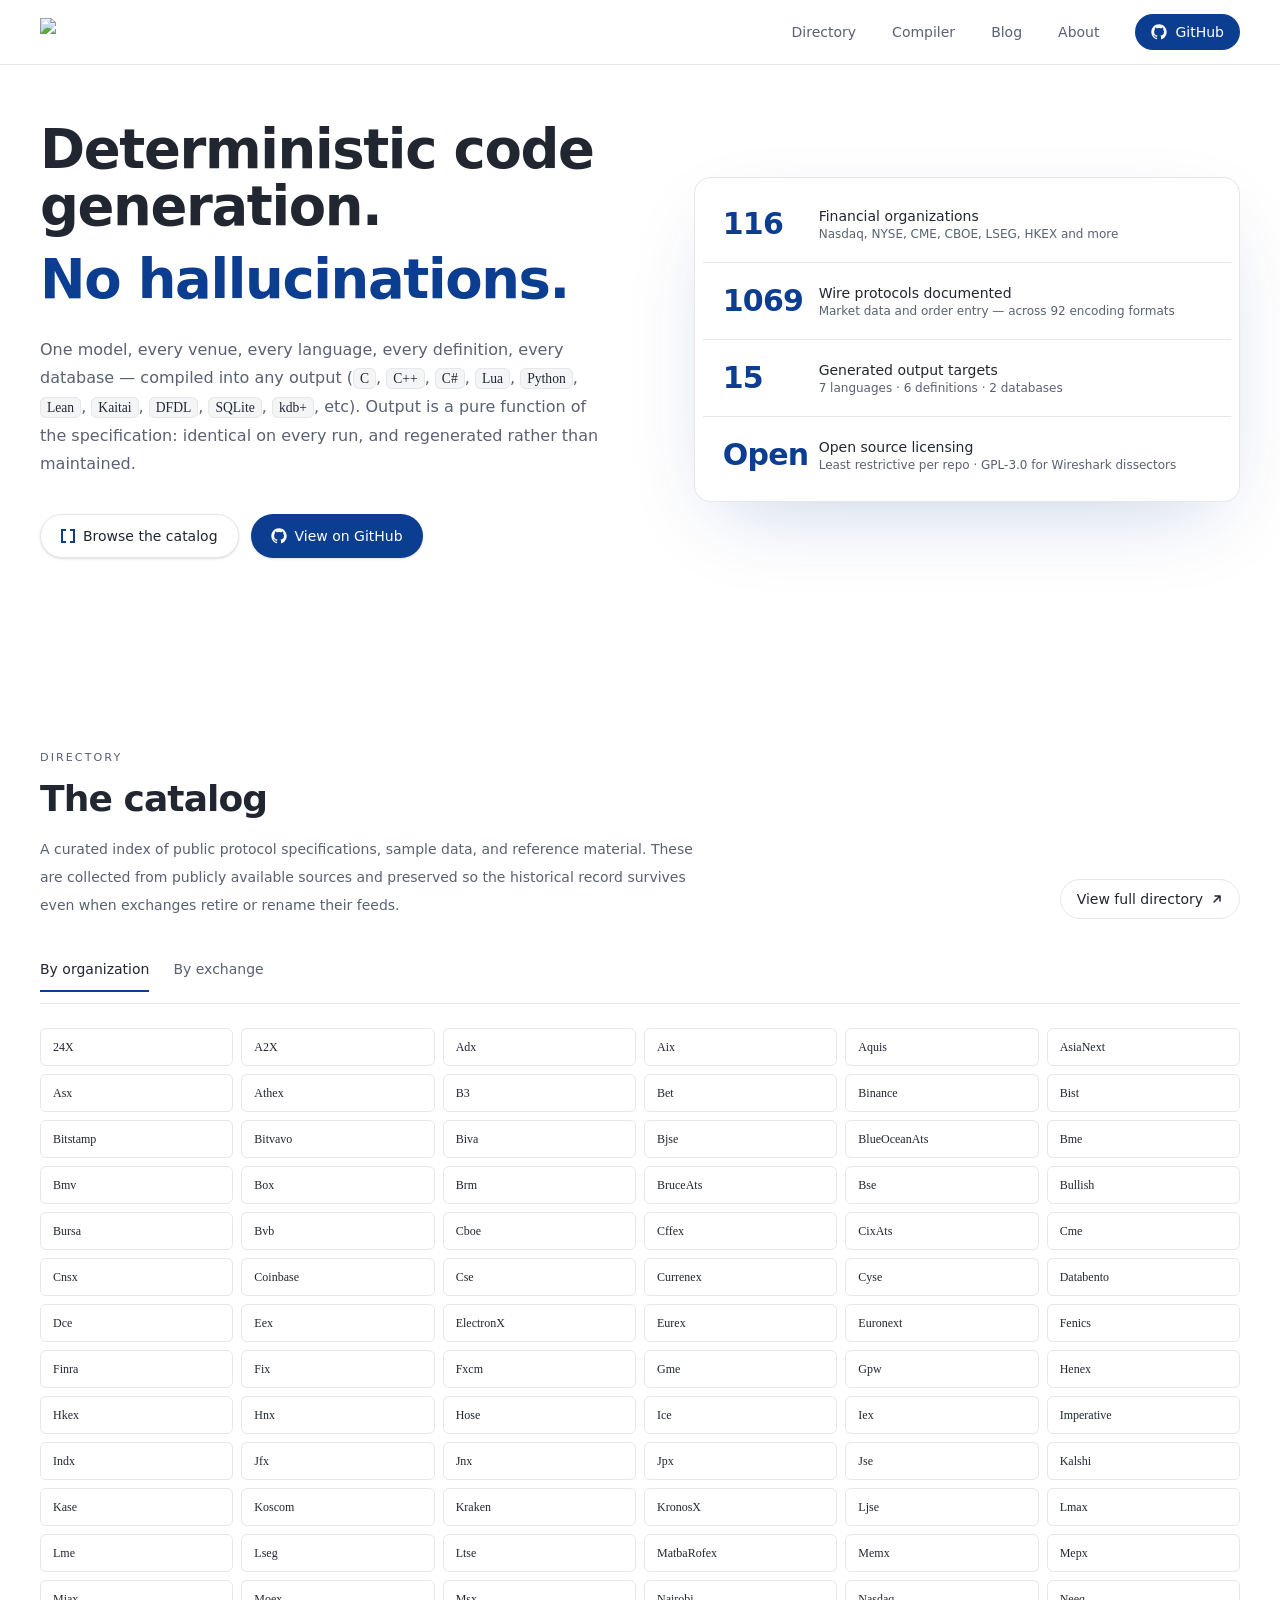
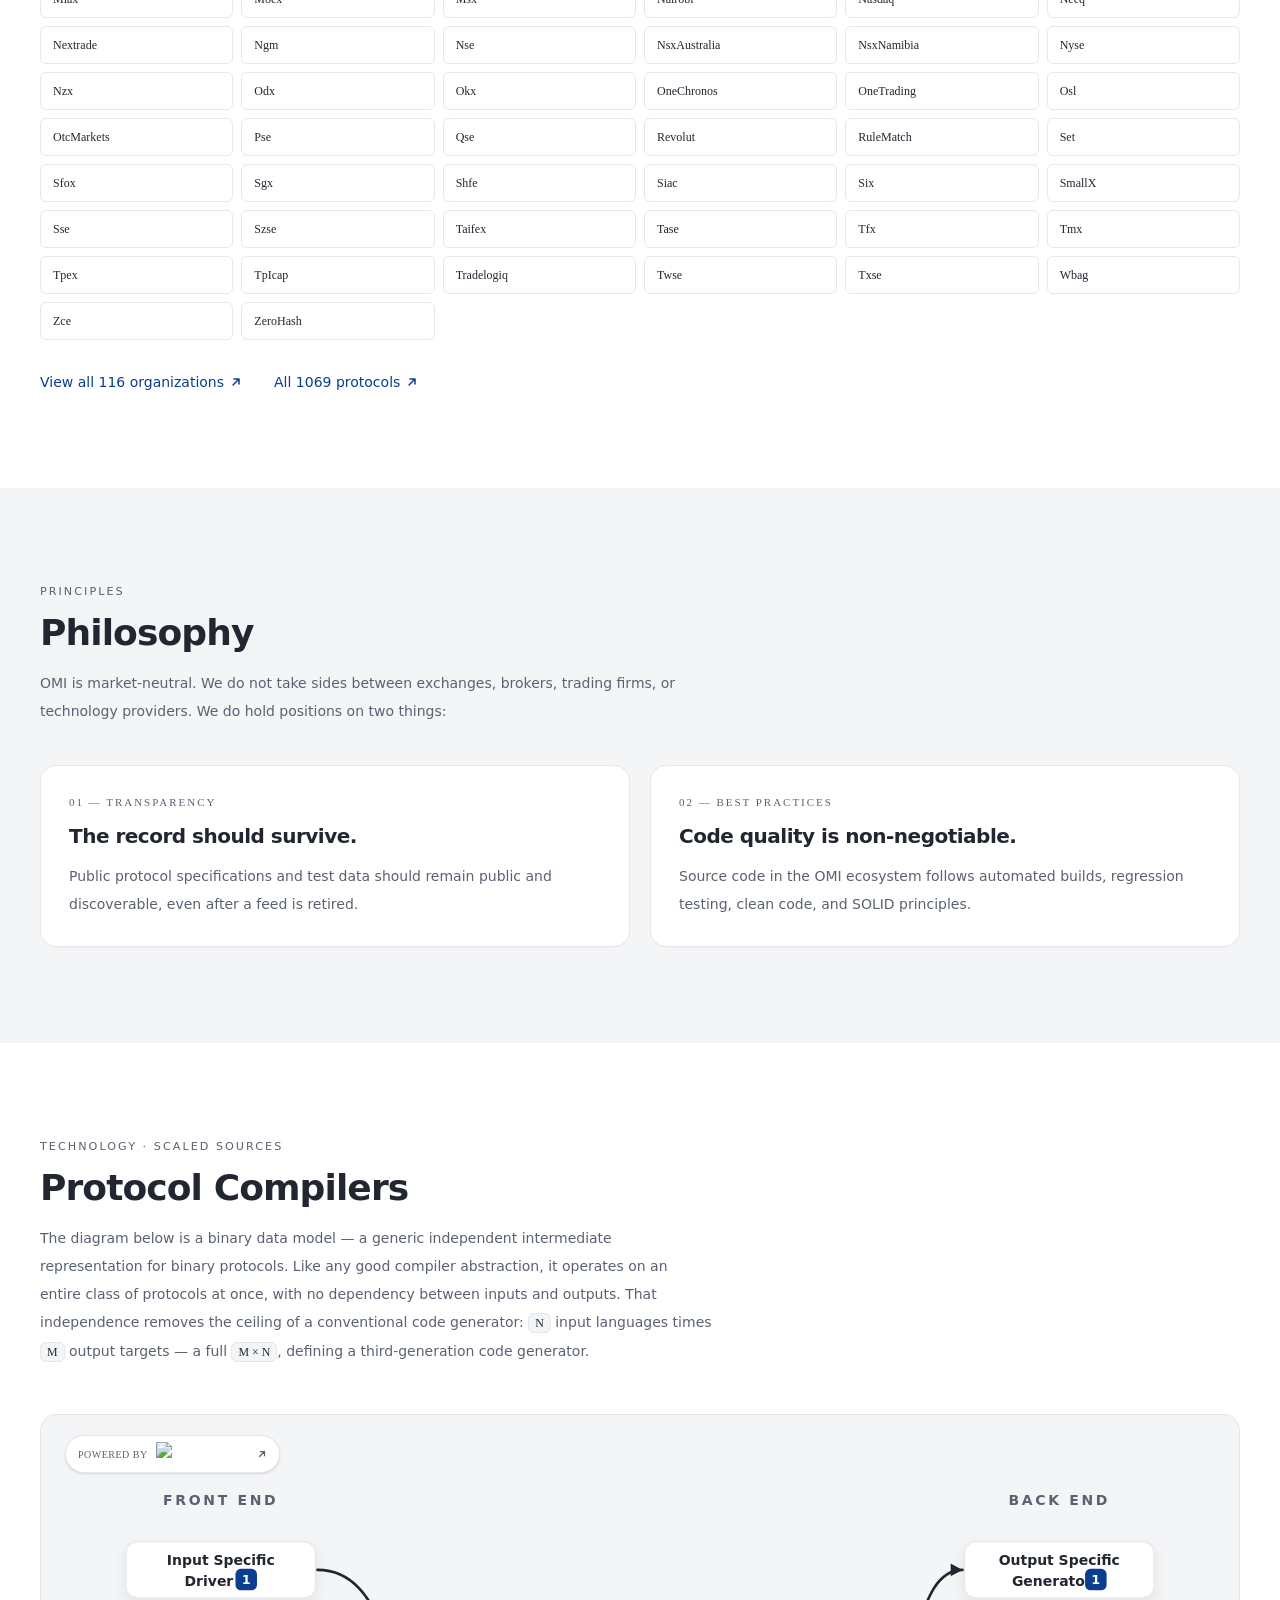
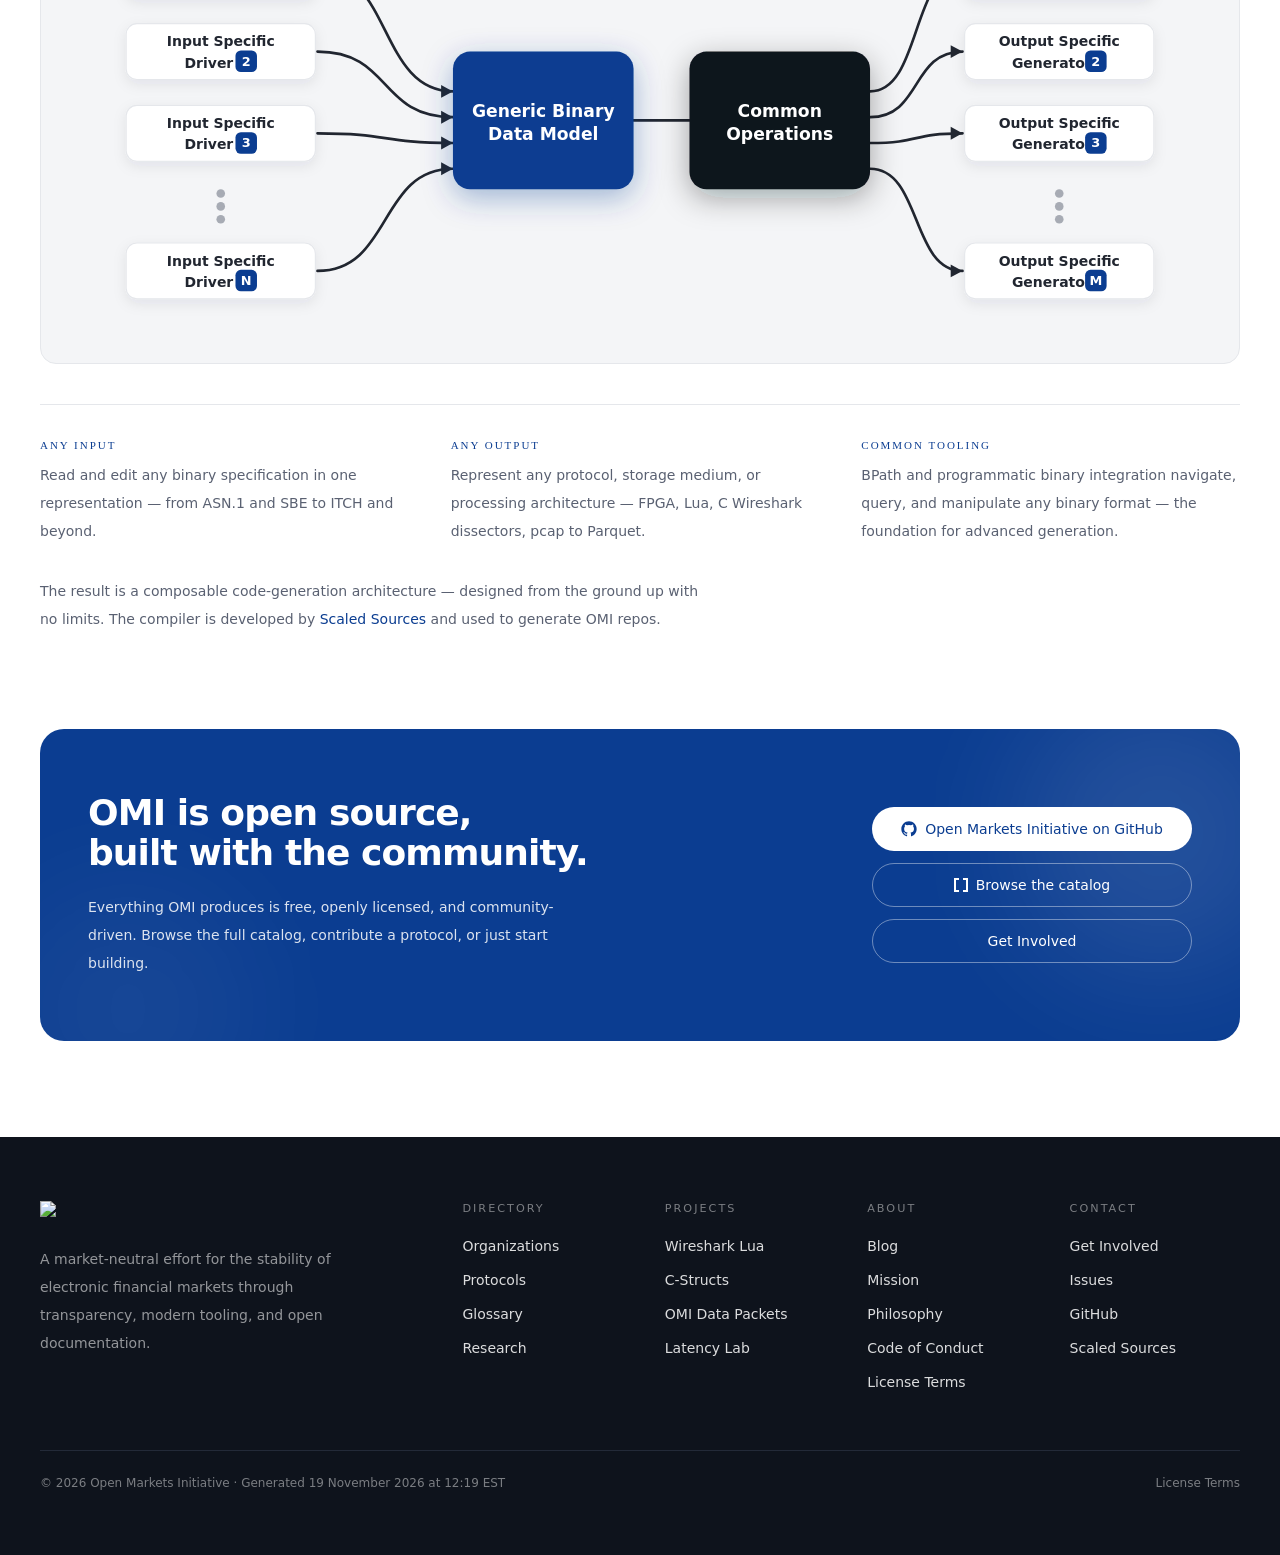
==== commit 496a540c: "Regenerate site Co-Authored-By: Claude Opus 5.5 <noreply@anthropic.com>" ====
--- a/index.html
+++ b/index.html
@@ -1 +1 @@
-<!DOCTYPE html><html lang="en" class="dm_sans_d89fb377-module__B_rulq__variable dm_mono_ed3df95c-module__D4oVwa__variable antialiased"><head><meta charSet="utf-8"/><meta name="viewport" content="width=device-width, initial-scale=1"/><link rel="preload" href="/_next/static/media/36363bfb06833f56-s.p.38hmww4cj4vme.woff2" as="font" crossorigin="" type="font/woff2"/><link rel="preload" href="/_next/static/media/5c285b27cdda1fe8-s.p.2_mbdogr7ni8i.woff2" as="font" crossorigin="" type="font/woff2"/><link rel="preload" href="/_next/static/media/a73419dd2ba2d841-s.p.2yee423r7ahpo.woff2" as="font" crossorigin="" type="font/woff2"/><link rel="preload" as="image" href="/omi-wide-color-light.svg"/><link rel="stylesheet" href="/_next/static/chunks/1ieqvqfkxnzby.css" data-precedence="next"/><link rel="preload" as="script" fetchPriority="low" href="/_next/static/chunks/3si9o-rgj1z6x.js"/><script src="/_next/static/chunks/15orcrkp-_9ct.js" async=""></script><script src="/_next/static/chunks/2cya-h6pss2j9.js" async=""></script><script src="/_next/static/chunks/0mr0fnckbkr54.js" async=""></script><script src="/_next/static/chunks/turbopack-43yii3-daxx03.js" async=""></script><script src="/_next/static/chunks/05-c3ty_6dwfk.js" async=""></script><script src="/_next/static/chunks/14mrh2-p_w84d.js" async=""></script><script src="/_next/static/chunks/2lwpawsbhyu69.js" async=""></script><meta name="next-size-adjust" content=""/><title>Open Markets Initiative — Democratizing access to modern electronic markets</title><meta name="description" content="A market-neutral effort for the stability of electronic financial markets through transparency, modern tooling, and open documentation."/><link rel="icon" href="/favicon.ico?favicon.0s_ock0-dxoru.ico" sizes="32x32" type="image/x-icon"/><script src="/_next/static/chunks/0cz1d0mv5g_q7.js" noModule=""></script></head><body><div hidden=""><!--$--><!--/$--></div><header class="sticky top-0 z-40 border-b border-border bg-white/85 backdrop-blur"><div class="mx-auto flex h-16 max-w-7xl items-center justify-between px-6 lg:px-10"><a class="flex items-center gap-2" href="/"><img alt="Open Markets Initiative" width="260" height="24" decoding="async" data-nimg="1" class="h-7 w-auto" style="color:transparent" src="/omi-wide-color-light.svg"/></a><nav class="hidden items-center gap-9 md:flex"><a class="text-sm text-ink-muted transition-colors hover:text-ink" href="/#directory">Directory</a><a class="text-sm text-ink-muted transition-colors hover:text-ink" href="/#compiler">Compiler</a><a class="text-sm text-ink-muted transition-colors hover:text-ink" href="/blogs/">Blog</a><a class="text-sm text-ink-muted transition-colors hover:text-ink" href="/#about">About</a><a href="https://github.com/Open-Markets-Initiative" target="_blank" rel="noreferrer" class="inline-flex h-9 items-center gap-2 rounded-full bg-brand px-4 text-sm font-medium text-white transition-colors hover:bg-brand-dark"><svg viewBox="0 0 24 24" fill="currentColor" aria-hidden="true" class="h-4 w-4"><path d="M12 .5C5.65.5.5 5.65.5 12c0 5.08 3.29 9.39 7.86 10.92.58.1.79-.25.79-.56v-2c-3.2.7-3.87-1.37-3.87-1.37-.52-1.34-1.28-1.7-1.28-1.7-1.05-.72.08-.7.08-.7 1.16.08 1.77 1.2 1.77 1.2 1.03 1.77 2.7 1.26 3.36.96.1-.75.4-1.26.74-1.55-2.55-.29-5.24-1.28-5.24-5.7 0-1.26.45-2.29 1.19-3.1-.12-.3-.52-1.48.11-3.08 0 0 .97-.31 3.18 1.18a11 11 0 0 1 5.79 0c2.2-1.49 3.17-1.18 3.17-1.18.63 1.6.23 2.78.11 3.08.74.81 1.19 1.84 1.19 3.1 0 4.43-2.69 5.41-5.25 5.7.41.35.78 1.05.78 2.12v3.14c0 .31.21.67.8.56C20.21 21.38 23.5 17.08 23.5 12c0-6.35-5.15-11.5-11.5-11.5Z"></path></svg>GitHub</a></nav></div></header><main><section class="relative overflow-hidden bg-white"><div class="mx-auto grid max-w-7xl items-center gap-16 px-6 pb-24 pt-10 lg:grid-cols-[1.05fr_1fr] lg:gap-20 lg:px-10 lg:pt-14"><div><h1 class="text-[2.75rem] font-semibold leading-[1.05] tracking-tight text-ink sm:text-5xl lg:text-[3.4rem]">Deterministic code generation.<span class="mt-4 block text-brand">No hallucinations.</span></h1><p class="mt-7 max-w-xl text-base leading-7 text-ink-muted">One model, every venue, every language, every definition, every database — compiled into any output (<code class="rounded-md border border-border bg-surface-muted px-1.5 py-0.5 font-mono text-[0.85em] text-ink">C</code>, <code class="rounded-md border border-border bg-surface-muted px-1.5 py-0.5 font-mono text-[0.85em] text-ink">C++</code>,<!-- --> <code class="rounded-md border border-border bg-surface-muted px-1.5 py-0.5 font-mono text-[0.85em] text-ink">C#</code>, <code class="rounded-md border border-border bg-surface-muted px-1.5 py-0.5 font-mono text-[0.85em] text-ink">Lua</code>,<!-- --> <code class="rounded-md border border-border bg-surface-muted px-1.5 py-0.5 font-mono text-[0.85em] text-ink">Python</code>, <code class="rounded-md border border-border bg-surface-muted px-1.5 py-0.5 font-mono text-[0.85em] text-ink">Lean</code>,<!-- --> <code class="rounded-md border border-border bg-surface-muted px-1.5 py-0.5 font-mono text-[0.85em] text-ink">Kaitai</code>, <code class="rounded-md border border-border bg-surface-muted px-1.5 py-0.5 font-mono text-[0.85em] text-ink">DFDL</code>,<!-- --> <code class="rounded-md border border-border bg-surface-muted px-1.5 py-0.5 font-mono text-[0.85em] text-ink">SQLite</code>, <code class="rounded-md border border-border bg-surface-muted px-1.5 py-0.5 font-mono text-[0.85em] text-ink">kdb+</code>, etc). Output is a pure function of the specification: identical on every run, and regenerated rather than maintained.</p><div class="mt-9 flex flex-wrap items-center gap-3"><a class="inline-flex h-11 items-center gap-2 rounded-full border border-border bg-white px-5 text-sm font-medium text-ink shadow-sm transition-colors hover:border-ink/30 hover:bg-surface-muted" href="/#directory"><svg viewBox="0 0 14 14" fill="currentColor" aria-hidden="true" class="h-3.5 w-3.5 text-brand"><path d="M5 0v2H2v10h3v2H0V0zM9 0h5v14H9v-2h3V2H9z"></path></svg>Browse the catalog</a><a href="https://github.com/Open-Markets-Initiative" target="_blank" rel="noreferrer" class="inline-flex h-11 items-center gap-2 rounded-full bg-brand px-5 text-sm font-medium text-white shadow-sm transition-colors hover:bg-brand-dark"><svg viewBox="0 0 24 24" fill="currentColor" aria-hidden="true" class="h-4 w-4"><path d="M12 .5C5.65.5.5 5.65.5 12c0 5.08 3.29 9.39 7.86 10.92.58.1.79-.25.79-.56v-2c-3.2.7-3.87-1.37-3.87-1.37-.52-1.34-1.28-1.7-1.28-1.7-1.05-.72.08-.7.08-.7 1.16.08 1.77 1.2 1.77 1.2 1.03 1.77 2.7 1.26 3.36.96.1-.75.4-1.26.74-1.55-2.55-.29-5.24-1.28-5.24-5.7 0-1.26.45-2.29 1.19-3.1-.12-.3-.52-1.48.11-3.08 0 0 .97-.31 3.18 1.18a11 11 0 0 1 5.79 0c2.2-1.49 3.17-1.18 3.17-1.18.63 1.6.23 2.78.11 3.08.74.81 1.19 1.84 1.19 3.1 0 4.43-2.69 5.41-5.25 5.7.41.35.78 1.05.78 2.12v3.14c0 .31.21.67.8.56C20.21 21.38 23.5 17.08 23.5 12c0-6.35-5.15-11.5-11.5-11.5Z"></path></svg>View on GitHub</a></div></div><div><div class="rounded-2xl border border-border bg-white p-2 shadow-[0_30px_80px_-30px_rgba(11,61,145,0.25)]"><ul class="divide-y divide-border"><li class="grid grid-cols-[80px_1fr] items-center gap-4 px-5 py-5"><span class="text-3xl font-semibold tracking-tight text-brand">116</span><div><p class="text-sm font-medium text-ink">Financial organizations</p><p class="text-xs text-ink-muted">Nasdaq, NYSE, CME, CBOE, LSEG, HKEX and more</p></div></li><li class="grid grid-cols-[80px_1fr] items-center gap-4 px-5 py-5"><span class="text-3xl font-semibold tracking-tight text-brand">1069</span><div><p class="text-sm font-medium text-ink">Wire protocols documented</p><p class="text-xs text-ink-muted">Market data and order entry — across 92 encoding formats</p></div></li><li class="grid grid-cols-[80px_1fr] items-center gap-4 px-5 py-5"><span class="text-3xl font-semibold tracking-tight text-brand">15</span><div><p class="text-sm font-medium text-ink">Generated output targets</p><p class="text-xs text-ink-muted">7 languages · 6 definitions · 2 databases</p></div></li><li class="grid grid-cols-[80px_1fr] items-center gap-4 px-5 py-5"><span class="text-3xl font-semibold tracking-tight text-brand">Open</span><div><p class="text-sm font-medium text-ink">Open source licensing</p><p class="text-xs text-ink-muted">Least restrictive per repo · GPL-3.0 for Wireshark dissectors</p></div></li></ul></div></div></div></section><section id="directory" class="bg-white py-24"><div class="mx-auto max-w-7xl px-6 lg:px-10"><p class="text-[0.7rem] font-medium uppercase tracking-[0.18em] text-ink-muted">Directory</p><div class="mt-3 flex flex-col gap-6 sm:flex-row sm:items-end sm:justify-between"><div class="max-w-2xl"><h2 class="text-3xl font-semibold tracking-tight text-ink sm:text-4xl">The catalog</h2><p class="mt-4 text-sm leading-7 text-ink-muted">A curated index of public protocol specifications, sample data, and reference material. These are collected from publicly available sources and preserved so the historical record survives even when exchanges retire or rename their feeds.</p></div><a href="https://github.com/Open-Markets-Initiative/Directory" target="_blank" rel="noreferrer" class="inline-flex h-10 shrink-0 items-center gap-2 self-start rounded-full border border-border px-4 text-sm text-ink transition-colors hover:border-ink/30 hover:bg-surface-muted sm:self-end">View full directory <svg viewBox="0 0 12 12" fill="none" stroke="currentColor" stroke-width="1.5" stroke-linecap="round" stroke-linejoin="round" aria-hidden="true" class="h-3 w-3"><path d="M3 9 9 3M4 3h5v5"></path></svg></a></div><div class="mt-10 flex flex-wrap items-center gap-6 border-b border-border pb-3"><button type="button" aria-pressed="true" class="relative pb-3 text-sm font-medium text-ink after:absolute after:inset-x-0 after:-bottom-[1px] after:h-[2px] after:bg-brand">By organization</button><button type="button" aria-pressed="false" class="pb-3 text-sm text-ink-muted transition-colors hover:text-ink">By exchange</button></div><ul class="mt-6 grid grid-cols-2 gap-2 sm:grid-cols-3 md:grid-cols-4 lg:grid-cols-6"><li><a href="https://github.com/Open-Markets-Initiative/Directory/tree/main/Organizations/24X" target="_blank" rel="noreferrer" class="block rounded-md border border-border bg-white px-3 py-2.5 font-mono text-xs text-ink transition-colors hover:border-brand/40 hover:bg-brand/[0.04] hover:text-brand">24X</a></li><li><a href="https://github.com/Open-Markets-Initiative/Directory/tree/main/Organizations/A2X" target="_blank" rel="noreferrer" class="block rounded-md border border-border bg-white px-3 py-2.5 font-mono text-xs text-ink transition-colors hover:border-brand/40 hover:bg-brand/[0.04] hover:text-brand">A2X</a></li><li><a href="https://github.com/Open-Markets-Initiative/Directory/tree/main/Organizations/Adx" target="_blank" rel="noreferrer" class="block rounded-md border border-border bg-white px-3 py-2.5 font-mono text-xs text-ink transition-colors hover:border-brand/40 hover:bg-brand/[0.04] hover:text-brand">Adx</a></li><li><a href="https://github.com/Open-Markets-Initiative/Directory/tree/main/Organizations/Aix" target="_blank" rel="noreferrer" class="block rounded-md border border-border bg-white px-3 py-2.5 font-mono text-xs text-ink transition-colors hover:border-brand/40 hover:bg-brand/[0.04] hover:text-brand">Aix</a></li><li><a href="https://github.com/Open-Markets-Initiative/Directory/tree/main/Organizations/Aquis" target="_blank" rel="noreferrer" class="block rounded-md border border-border bg-white px-3 py-2.5 font-mono text-xs text-ink transition-colors hover:border-brand/40 hover:bg-brand/[0.04] hover:text-brand">Aquis</a></li><li><a href="https://github.com/Open-Markets-Initiative/Directory/tree/main/Organizations/AsiaNext" target="_blank" rel="noreferrer" class="block rounded-md border border-border bg-white px-3 py-2.5 font-mono text-xs text-ink transition-colors hover:border-brand/40 hover:bg-brand/[0.04] hover:text-brand">AsiaNext</a></li><li><a href="https://github.com/Open-Markets-Initiative/Directory/tree/main/Organizations/Asx" target="_blank" rel="noreferrer" class="block rounded-md border border-border bg-white px-3 py-2.5 font-mono text-xs text-ink transition-colors hover:border-brand/40 hover:bg-brand/[0.04] hover:text-brand">Asx</a></li><li><a href="https://github.com/Open-Markets-Initiative/Directory/tree/main/Organizations/Athex" target="_blank" rel="noreferrer" class="block rounded-md border border-border bg-white px-3 py-2.5 font-mono text-xs text-ink transition-colors hover:border-brand/40 hover:bg-brand/[0.04] hover:text-brand">Athex</a></li><li><a href="https://github.com/Open-Markets-Initiative/Directory/tree/main/Organizations/B3" target="_blank" rel="noreferrer" class="block rounded-md border border-border bg-white px-3 py-2.5 font-mono text-xs text-ink transition-colors hover:border-brand/40 hover:bg-brand/[0.04] hover:text-brand">B3</a></li><li><a href="https://github.com/Open-Markets-Initiative/Directory/tree/main/Organizations/Bet" target="_blank" rel="noreferrer" class="block rounded-md border border-border bg-white px-3 py-2.5 font-mono text-xs text-ink transition-colors hover:border-brand/40 hover:bg-brand/[0.04] hover:text-brand">Bet</a></li><li><a href="https://github.com/Open-Markets-Initiative/Directory/tree/main/Organizations/Binance" target="_blank" rel="noreferrer" class="block rounded-md border border-border bg-white px-3 py-2.5 font-mono text-xs text-ink transition-colors hover:border-brand/40 hover:bg-brand/[0.04] hover:text-brand">Binance</a></li><li><a href="https://github.com/Open-Markets-Initiative/Directory/tree/main/Organizations/Bist" target="_blank" rel="noreferrer" class="block rounded-md border border-border bg-white px-3 py-2.5 font-mono text-xs text-ink transition-colors hover:border-brand/40 hover:bg-brand/[0.04] hover:text-brand">Bist</a></li><li><a href="https://github.com/Open-Markets-Initiative/Directory/tree/main/Organizations/Bitstamp" target="_blank" rel="noreferrer" class="block rounded-md border border-border bg-white px-3 py-2.5 font-mono text-xs text-ink transition-colors hover:border-brand/40 hover:bg-brand/[0.04] hover:text-brand">Bitstamp</a></li><li><a href="https://github.com/Open-Markets-Initiative/Directory/tree/main/Organizations/Bitvavo" target="_blank" rel="noreferrer" class="block rounded-md border border-border bg-white px-3 py-2.5 font-mono text-xs text-ink transition-colors hover:border-brand/40 hover:bg-brand/[0.04] hover:text-brand">Bitvavo</a></li><li><a href="https://github.com/Open-Markets-Initiative/Directory/tree/main/Organizations/Biva" target="_blank" rel="noreferrer" class="block rounded-md border border-border bg-white px-3 py-2.5 font-mono text-xs text-ink transition-colors hover:border-brand/40 hover:bg-brand/[0.04] hover:text-brand">Biva</a></li><li><a href="https://github.com/Open-Markets-Initiative/Directory/tree/main/Organizations/Bjse" target="_blank" rel="noreferrer" class="block rounded-md border border-border bg-white px-3 py-2.5 font-mono text-xs text-ink transition-colors hover:border-brand/40 hover:bg-brand/[0.04] hover:text-brand">Bjse</a></li><li><a href="https://github.com/Open-Markets-Initiative/Directory/tree/main/Organizations/BlueOceanAts" target="_blank" rel="noreferrer" class="block rounded-md border border-border bg-white px-3 py-2.5 font-mono text-xs text-ink transition-colors hover:border-brand/40 hover:bg-brand/[0.04] hover:text-brand">BlueOceanAts</a></li><li><a href="https://github.com/Open-Markets-Initiative/Directory/tree/main/Organizations/Bme" target="_blank" rel="noreferrer" class="block rounded-md border border-border bg-white px-3 py-2.5 font-mono text-xs text-ink transition-colors hover:border-brand/40 hover:bg-brand/[0.04] hover:text-brand">Bme</a></li><li><a href="https://github.com/Open-Markets-Initiative/Directory/tree/main/Organizations/Bmv" target="_blank" rel="noreferrer" class="block rounded-md border border-border bg-white px-3 py-2.5 font-mono text-xs text-ink transition-colors hover:border-brand/40 hover:bg-brand/[0.04] hover:text-brand">Bmv</a></li><li><a href="https://github.com/Open-Markets-Initiative/Directory/tree/main/Organizations/Box" target="_blank" rel="noreferrer" class="block rounded-md border border-border bg-white px-3 py-2.5 font-mono text-xs text-ink transition-colors hover:border-brand/40 hover:bg-brand/[0.04] hover:text-brand">Box</a></li><li><a href="https://github.com/Open-Markets-Initiative/Directory/tree/main/Organizations/Brm" target="_blank" rel="noreferrer" class="block rounded-md border border-border bg-white px-3 py-2.5 font-mono text-xs text-ink transition-colors hover:border-brand/40 hover:bg-brand/[0.04] hover:text-brand">Brm</a></li><li><a href="https://github.com/Open-Markets-Initiative/Directory/tree/main/Organizations/BruceAts" target="_blank" rel="noreferrer" class="block rounded-md border border-border bg-white px-3 py-2.5 font-mono text-xs text-ink transition-colors hover:border-brand/40 hover:bg-brand/[0.04] hover:text-brand">BruceAts</a></li><li><a href="https://github.com/Open-Markets-Initiative/Directory/tree/main/Organizations/Bse" target="_blank" rel="noreferrer" class="block rounded-md border border-border bg-white px-3 py-2.5 font-mono text-xs text-ink transition-colors hover:border-brand/40 hover:bg-brand/[0.04] hover:text-brand">Bse</a></li><li><a href="https://github.com/Open-Markets-Initiative/Directory/tree/main/Organizations/Bullish" target="_blank" rel="noreferrer" class="block rounded-md border border-border bg-white px-3 py-2.5 font-mono text-xs text-ink transition-colors hover:border-brand/40 hover:bg-brand/[0.04] hover:text-brand">Bullish</a></li><li><a href="https://github.com/Open-Markets-Initiative/Directory/tree/main/Organizations/Bursa" target="_blank" rel="noreferrer" class="block rounded-md border border-border bg-white px-3 py-2.5 font-mono text-xs text-ink transition-colors hover:border-brand/40 hover:bg-brand/[0.04] hover:text-brand">Bursa</a></li><li><a href="https://github.com/Open-Markets-Initiative/Directory/tree/main/Organizations/Bvb" target="_blank" rel="noreferrer" class="block rounded-md border border-border bg-white px-3 py-2.5 font-mono text-xs text-ink transition-colors hover:border-brand/40 hover:bg-brand/[0.04] hover:text-brand">Bvb</a></li><li><a href="https://github.com/Open-Markets-Initiative/Directory/tree/main/Organizations/Cboe" target="_blank" rel="noreferrer" class="block rounded-md border border-border bg-white px-3 py-2.5 font-mono text-xs text-ink transition-colors hover:border-brand/40 hover:bg-brand/[0.04] hover:text-brand">Cboe</a></li><li><a href="https://github.com/Open-Markets-Initiative/Directory/tree/main/Organizations/Cffex" target="_blank" rel="noreferrer" class="block rounded-md border border-border bg-white px-3 py-2.5 font-mono text-xs text-ink transition-colors hover:border-brand/40 hover:bg-brand/[0.04] hover:text-brand">Cffex</a></li><li><a href="https://github.com/Open-Markets-Initiative/Directory/tree/main/Organizations/CixAts" target="_blank" rel="noreferrer" class="block rounded-md border border-border bg-white px-3 py-2.5 font-mono text-xs text-ink transition-colors hover:border-brand/40 hover:bg-brand/[0.04] hover:text-brand">CixAts</a></li><li><a href="https://github.com/Open-Markets-Initiative/Directory/tree/main/Organizations/Cme" target="_blank" rel="noreferrer" class="block rounded-md border border-border bg-white px-3 py-2.5 font-mono text-xs text-ink transition-colors hover:border-brand/40 hover:bg-brand/[0.04] hover:text-brand">Cme</a></li><li><a href="https://github.com/Open-Markets-Initiative/Directory/tree/main/Organizations/Cnsx" target="_blank" rel="noreferrer" class="block rounded-md border border-border bg-white px-3 py-2.5 font-mono text-xs text-ink transition-colors hover:border-brand/40 hover:bg-brand/[0.04] hover:text-brand">Cnsx</a></li><li><a href="https://github.com/Open-Markets-Initiative/Directory/tree/main/Organizations/Coinbase" target="_blank" rel="noreferrer" class="block rounded-md border border-border bg-white px-3 py-2.5 font-mono text-xs text-ink transition-colors hover:border-brand/40 hover:bg-brand/[0.04] hover:text-brand">Coinbase</a></li><li><a href="https://github.com/Open-Markets-Initiative/Directory/tree/main/Organizations/Cse" target="_blank" rel="noreferrer" class="block rounded-md border border-border bg-white px-3 py-2.5 font-mono text-xs text-ink transition-colors hover:border-brand/40 hover:bg-brand/[0.04] hover:text-brand">Cse</a></li><li><a href="https://github.com/Open-Markets-Initiative/Directory/tree/main/Organizations/Currenex" target="_blank" rel="noreferrer" class="block rounded-md border border-border bg-white px-3 py-2.5 font-mono text-xs text-ink transition-colors hover:border-brand/40 hover:bg-brand/[0.04] hover:text-brand">Currenex</a></li><li><a href="https://github.com/Open-Markets-Initiative/Directory/tree/main/Organizations/Cyse" target="_blank" rel="noreferrer" class="block rounded-md border border-border bg-white px-3 py-2.5 font-mono text-xs text-ink transition-colors hover:border-brand/40 hover:bg-brand/[0.04] hover:text-brand">Cyse</a></li><li><a href="https://github.com/Open-Markets-Initiative/Directory/tree/main/Organizations/Databento" target="_blank" rel="noreferrer" class="block rounded-md border border-border bg-white px-3 py-2.5 font-mono text-xs text-ink transition-colors hover:border-brand/40 hover:bg-brand/[0.04] hover:text-brand">Databento</a></li><li><a href="https://github.com/Open-Markets-Initiative/Directory/tree/main/Organizations/Dce" target="_blank" rel="noreferrer" class="block rounded-md border border-border bg-white px-3 py-2.5 font-mono text-xs text-ink transition-colors hover:border-brand/40 hover:bg-brand/[0.04] hover:text-brand">Dce</a></li><li><a href="https://github.com/Open-Markets-Initiative/Directory/tree/main/Organizations/Eex" target="_blank" rel="noreferrer" class="block rounded-md border border-border bg-white px-3 py-2.5 font-mono text-xs text-ink transition-colors hover:border-brand/40 hover:bg-brand/[0.04] hover:text-brand">Eex</a></li><li><a href="https://github.com/Open-Markets-Initiative/Directory/tree/main/Organizations/ElectronX" target="_blank" rel="noreferrer" class="block rounded-md border border-border bg-white px-3 py-2.5 font-mono text-xs text-ink transition-colors hover:border-brand/40 hover:bg-brand/[0.04] hover:text-brand">ElectronX</a></li><li><a href="https://github.com/Open-Markets-Initiative/Directory/tree/main/Organizations/Eurex" target="_blank" rel="noreferrer" class="block rounded-md border border-border bg-white px-3 py-2.5 font-mono text-xs text-ink transition-colors hover:border-brand/40 hover:bg-brand/[0.04] hover:text-brand">Eurex</a></li><li><a href="https://github.com/Open-Markets-Initiative/Directory/tree/main/Organizations/Euronext" target="_blank" rel="noreferrer" class="block rounded-md border border-border bg-white px-3 py-2.5 font-mono text-xs text-ink transition-colors hover:border-brand/40 hover:bg-brand/[0.04] hover:text-brand">Euronext</a></li><li><a href="https://github.com/Open-Markets-Initiative/Directory/tree/main/Organizations/Fenics" target="_blank" rel="noreferrer" class="block rounded-md border border-border bg-white px-3 py-2.5 font-mono text-xs text-ink transition-colors hover:border-brand/40 hover:bg-brand/[0.04] hover:text-brand">Fenics</a></li><li><a href="https://github.com/Open-Markets-Initiative/Directory/tree/main/Organizations/Finra" target="_blank" rel="noreferrer" class="block rounded-md border border-border bg-white px-3 py-2.5 font-mono text-xs text-ink transition-colors hover:border-brand/40 hover:bg-brand/[0.04] hover:text-brand">Finra</a></li><li><a href="https://github.com/Open-Markets-Initiative/Directory/tree/main/Organizations/Fix" target="_blank" rel="noreferrer" class="block rounded-md border border-border bg-white px-3 py-2.5 font-mono text-xs text-ink transition-colors hover:border-brand/40 hover:bg-brand/[0.04] hover:text-brand">Fix</a></li><li><a href="https://github.com/Open-Markets-Initiative/Directory/tree/main/Organizations/Fxcm" target="_blank" rel="noreferrer" class="block rounded-md border border-border bg-white px-3 py-2.5 font-mono text-xs text-ink transition-colors hover:border-brand/40 hover:bg-brand/[0.04] hover:text-brand">Fxcm</a></li><li><a href="https://github.com/Open-Markets-Initiative/Directory/tree/main/Organizations/Gme" target="_blank" rel="noreferrer" class="block rounded-md border border-border bg-white px-3 py-2.5 font-mono text-xs text-ink transition-colors hover:border-brand/40 hover:bg-brand/[0.04] hover:text-brand">Gme</a></li><li><a href="https://github.com/Open-Markets-Initiative/Directory/tree/main/Organizations/Gpw" target="_blank" rel="noreferrer" class="block rounded-md border border-border bg-white px-3 py-2.5 font-mono text-xs text-ink transition-colors hover:border-brand/40 hover:bg-brand/[0.04] hover:text-brand">Gpw</a></li><li><a href="https://github.com/Open-Markets-Initiative/Directory/tree/main/Organizations/Henex" target="_blank" rel="noreferrer" class="block rounded-md border border-border bg-white px-3 py-2.5 font-mono text-xs text-ink transition-colors hover:border-brand/40 hover:bg-brand/[0.04] hover:text-brand">Henex</a></li><li><a href="https://github.com/Open-Markets-Initiative/Directory/tree/main/Organizations/Hkex" target="_blank" rel="noreferrer" class="block rounded-md border border-border bg-white px-3 py-2.5 font-mono text-xs text-ink transition-colors hover:border-brand/40 hover:bg-brand/[0.04] hover:text-brand">Hkex</a></li><li><a href="https://github.com/Open-Markets-Initiative/Directory/tree/main/Organizations/Hnx" target="_blank" rel="noreferrer" class="block rounded-md border border-border bg-white px-3 py-2.5 font-mono text-xs text-ink transition-colors hover:border-brand/40 hover:bg-brand/[0.04] hover:text-brand">Hnx</a></li><li><a href="https://github.com/Open-Markets-Initiative/Directory/tree/main/Organizations/Hose" target="_blank" rel="noreferrer" class="block rounded-md border border-border bg-white px-3 py-2.5 font-mono text-xs text-ink transition-colors hover:border-brand/40 hover:bg-brand/[0.04] hover:text-brand">Hose</a></li><li><a href="https://github.com/Open-Markets-Initiative/Directory/tree/main/Organizations/Ice" target="_blank" rel="noreferrer" class="block rounded-md border border-border bg-white px-3 py-2.5 font-mono text-xs text-ink transition-colors hover:border-brand/40 hover:bg-brand/[0.04] hover:text-brand">Ice</a></li><li><a href="https://github.com/Open-Markets-Initiative/Directory/tree/main/Organizations/Iex" target="_blank" rel="noreferrer" class="block rounded-md border border-border bg-white px-3 py-2.5 font-mono text-xs text-ink transition-colors hover:border-brand/40 hover:bg-brand/[0.04] hover:text-brand">Iex</a></li><li><a href="https://github.com/Open-Markets-Initiative/Directory/tree/main/Organizations/Imperative" target="_blank" rel="noreferrer" class="block rounded-md border border-border bg-white px-3 py-2.5 font-mono text-xs text-ink transition-colors hover:border-brand/40 hover:bg-brand/[0.04] hover:text-brand">Imperative</a></li><li><a href="https://github.com/Open-Markets-Initiative/Directory/tree/main/Organizations/Indx" target="_blank" rel="noreferrer" class="block rounded-md border border-border bg-white px-3 py-2.5 font-mono text-xs text-ink transition-colors hover:border-brand/40 hover:bg-brand/[0.04] hover:text-brand">Indx</a></li><li><a href="https://github.com/Open-Markets-Initiative/Directory/tree/main/Organizations/Jfx" target="_blank" rel="noreferrer" class="block rounded-md border border-border bg-white px-3 py-2.5 font-mono text-xs text-ink transition-colors hover:border-brand/40 hover:bg-brand/[0.04] hover:text-brand">Jfx</a></li><li><a href="https://github.com/Open-Markets-Initiative/Directory/tree/main/Organizations/Jnx" target="_blank" rel="noreferrer" class="block rounded-md border border-border bg-white px-3 py-2.5 font-mono text-xs text-ink transition-colors hover:border-brand/40 hover:bg-brand/[0.04] hover:text-brand">Jnx</a></li><li><a href="https://github.com/Open-Markets-Initiative/Directory/tree/main/Organizations/Jpx" target="_blank" rel="noreferrer" class="block rounded-md border border-border bg-white px-3 py-2.5 font-mono text-xs text-ink transition-colors hover:border-brand/40 hover:bg-brand/[0.04] hover:text-brand">Jpx</a></li><li><a href="https://github.com/Open-Markets-Initiative/Directory/tree/main/Organizations/Jse" target="_blank" rel="noreferrer" class="block rounded-md border border-border bg-white px-3 py-2.5 font-mono text-xs text-ink transition-colors hover:border-brand/40 hover:bg-brand/[0.04] hover:text-brand">Jse</a></li><li><a href="https://github.com/Open-Markets-Initiative/Directory/tree/main/Organizations/Kalshi" target="_blank" rel="noreferrer" class="block rounded-md border border-border bg-white px-3 py-2.5 font-mono text-xs text-ink transition-colors hover:border-brand/40 hover:bg-brand/[0.04] hover:text-brand">Kalshi</a></li><li><a href="https://github.com/Open-Markets-Initiative/Directory/tree/main/Organizations/Kase" target="_blank" rel="noreferrer" class="block rounded-md border border-border bg-white px-3 py-2.5 font-mono text-xs text-ink transition-colors hover:border-brand/40 hover:bg-brand/[0.04] hover:text-brand">Kase</a></li><li><a href="https://github.com/Open-Markets-Initiative/Directory/tree/main/Organizations/Koscom" target="_blank" rel="noreferrer" class="block rounded-md border border-border bg-white px-3 py-2.5 font-mono text-xs text-ink transition-colors hover:border-brand/40 hover:bg-brand/[0.04] hover:text-brand">Koscom</a></li><li><a href="https://github.com/Open-Markets-Initiative/Directory/tree/main/Organizations/Kraken" target="_blank" rel="noreferrer" class="block rounded-md border border-border bg-white px-3 py-2.5 font-mono text-xs text-ink transition-colors hover:border-brand/40 hover:bg-brand/[0.04] hover:text-brand">Kraken</a></li><li><a href="https://github.com/Open-Markets-Initiative/Directory/tree/main/Organizations/KronosX" target="_blank" rel="noreferrer" class="block rounded-md border border-border bg-white px-3 py-2.5 font-mono text-xs text-ink transition-colors hover:border-brand/40 hover:bg-brand/[0.04] hover:text-brand">KronosX</a></li><li><a href="https://github.com/Open-Markets-Initiative/Directory/tree/main/Organizations/Ljse" target="_blank" rel="noreferrer" class="block rounded-md border border-border bg-white px-3 py-2.5 font-mono text-xs text-ink transition-colors hover:border-brand/40 hover:bg-brand/[0.04] hover:text-brand">Ljse</a></li><li><a href="https://github.com/Open-Markets-Initiative/Directory/tree/main/Organizations/Lmax" target="_blank" rel="noreferrer" class="block rounded-md border border-border bg-white px-3 py-2.5 font-mono text-xs text-ink transition-colors hover:border-brand/40 hover:bg-brand/[0.04] hover:text-brand">Lmax</a></li><li><a href="https://github.com/Open-Markets-Initiative/Directory/tree/main/Organizations/Lme" target="_blank" rel="noreferrer" class="block rounded-md border border-border bg-white px-3 py-2.5 font-mono text-xs text-ink transition-colors hover:border-brand/40 hover:bg-brand/[0.04] hover:text-brand">Lme</a></li><li><a href="https://github.com/Open-Markets-Initiative/Directory/tree/main/Organizations/Lseg" target="_blank" rel="noreferrer" class="block rounded-md border border-border bg-white px-3 py-2.5 font-mono text-xs text-ink transition-colors hover:border-brand/40 hover:bg-brand/[0.04] hover:text-brand">Lseg</a></li><li><a href="https://github.com/Open-Markets-Initiative/Directory/tree/main/Organizations/Ltse" target="_blank" rel="noreferrer" class="block rounded-md border border-border bg-white px-3 py-2.5 font-mono text-xs text-ink transition-colors hover:border-brand/40 hover:bg-brand/[0.04] hover:text-brand">Ltse</a></li><li><a href="https://github.com/Open-Markets-Initiative/Directory/tree/main/Organizations/MatbaRofex" target="_blank" rel="noreferrer" class="block rounded-md border border-border bg-white px-3 py-2.5 font-mono text-xs text-ink transition-colors hover:border-brand/40 hover:bg-brand/[0.04] hover:text-brand">MatbaRofex</a></li><li><a href="https://github.com/Open-Markets-Initiative/Directory/tree/main/Organizations/Memx" target="_blank" rel="noreferrer" class="block rounded-md border border-border bg-white px-3 py-2.5 font-mono text-xs text-ink transition-colors hover:border-brand/40 hover:bg-brand/[0.04] hover:text-brand">Memx</a></li><li><a href="https://github.com/Open-Markets-Initiative/Directory/tree/main/Organizations/Mepx" target="_blank" rel="noreferrer" class="block rounded-md border border-border bg-white px-3 py-2.5 font-mono text-xs text-ink transition-colors hover:border-brand/40 hover:bg-brand/[0.04] hover:text-brand">Mepx</a></li><li><a href="https://github.com/Open-Markets-Initiative/Directory/tree/main/Organizations/Miax" target="_blank" rel="noreferrer" class="block rounded-md border border-border bg-white px-3 py-2.5 font-mono text-xs text-ink transition-colors hover:border-brand/40 hover:bg-brand/[0.04] hover:text-brand">Miax</a></li><li><a href="https://github.com/Open-Markets-Initiative/Directory/tree/main/Organizations/Moex" target="_blank" rel="noreferrer" class="block rounded-md border border-border bg-white px-3 py-2.5 font-mono text-xs text-ink transition-colors hover:border-brand/40 hover:bg-brand/[0.04] hover:text-brand">Moex</a></li><li><a href="https://github.com/Open-Markets-Initiative/Directory/tree/main/Organizations/Msx" target="_blank" rel="noreferrer" class="block rounded-md border border-border bg-white px-3 py-2.5 font-mono text-xs text-ink transition-colors hover:border-brand/40 hover:bg-brand/[0.04] hover:text-brand">Msx</a></li><li><a href="https://github.com/Open-Markets-Initiative/Directory/tree/main/Organizations/Nairobi" target="_blank" rel="noreferrer" class="block rounded-md border border-border bg-white px-3 py-2.5 font-mono text-xs text-ink transition-colors hover:border-brand/40 hover:bg-brand/[0.04] hover:text-brand">Nairobi</a></li><li><a href="https://github.com/Open-Markets-Initiative/Directory/tree/main/Organizations/Nasdaq" target="_blank" rel="noreferrer" class="block rounded-md border border-border bg-white px-3 py-2.5 font-mono text-xs text-ink transition-colors hover:border-brand/40 hover:bg-brand/[0.04] hover:text-brand">Nasdaq</a></li><li><a href="https://github.com/Open-Markets-Initiative/Directory/tree/main/Organizations/Neeq" target="_blank" rel="noreferrer" class="block rounded-md border border-border bg-white px-3 py-2.5 font-mono text-xs text-ink transition-colors hover:border-brand/40 hover:bg-brand/[0.04] hover:text-brand">Neeq</a></li><li><a href="https://github.com/Open-Markets-Initiative/Directory/tree/main/Organizations/Nextrade" target="_blank" rel="noreferrer" class="block rounded-md border border-border bg-white px-3 py-2.5 font-mono text-xs text-ink transition-colors hover:border-brand/40 hover:bg-brand/[0.04] hover:text-brand">Nextrade</a></li><li><a href="https://github.com/Open-Markets-Initiative/Directory/tree/main/Organizations/Ngm" target="_blank" rel="noreferrer" class="block rounded-md border border-border bg-white px-3 py-2.5 font-mono text-xs text-ink transition-colors hover:border-brand/40 hover:bg-brand/[0.04] hover:text-brand">Ngm</a></li><li><a href="https://github.com/Open-Markets-Initiative/Directory/tree/main/Organizations/Nse" target="_blank" rel="noreferrer" class="block rounded-md border border-border bg-white px-3 py-2.5 font-mono text-xs text-ink transition-colors hover:border-brand/40 hover:bg-brand/[0.04] hover:text-brand">Nse</a></li><li><a href="https://github.com/Open-Markets-Initiative/Directory/tree/main/Organizations/NsxAustralia" target="_blank" rel="noreferrer" class="block rounded-md border border-border bg-white px-3 py-2.5 font-mono text-xs text-ink transition-colors hover:border-brand/40 hover:bg-brand/[0.04] hover:text-brand">NsxAustralia</a></li><li><a href="https://github.com/Open-Markets-Initiative/Directory/tree/main/Organizations/NsxNamibia" target="_blank" rel="noreferrer" class="block rounded-md border border-border bg-white px-3 py-2.5 font-mono text-xs text-ink transition-colors hover:border-brand/40 hover:bg-brand/[0.04] hover:text-brand">NsxNamibia</a></li><li><a href="https://github.com/Open-Markets-Initiative/Directory/tree/main/Organizations/Nyse" target="_blank" rel="noreferrer" class="block rounded-md border border-border bg-white px-3 py-2.5 font-mono text-xs text-ink transition-colors hover:border-brand/40 hover:bg-brand/[0.04] hover:text-brand">Nyse</a></li><li><a href="https://github.com/Open-Markets-Initiative/Directory/tree/main/Organizations/Nzx" target="_blank" rel="noreferrer" class="block rounded-md border border-border bg-white px-3 py-2.5 font-mono text-xs text-ink transition-colors hover:border-brand/40 hover:bg-brand/[0.04] hover:text-brand">Nzx</a></li><li><a href="https://github.com/Open-Markets-Initiative/Directory/tree/main/Organizations/Odx" target="_blank" rel="noreferrer" class="block rounded-md border border-border bg-white px-3 py-2.5 font-mono text-xs text-ink transition-colors hover:border-brand/40 hover:bg-brand/[0.04] hover:text-brand">Odx</a></li><li><a href="https://github.com/Open-Markets-Initiative/Directory/tree/main/Organizations/Okx" target="_blank" rel="noreferrer" class="block rounded-md border border-border bg-white px-3 py-2.5 font-mono text-xs text-ink transition-colors hover:border-brand/40 hover:bg-brand/[0.04] hover:text-brand">Okx</a></li><li><a href="https://github.com/Open-Markets-Initiative/Directory/tree/main/Organizations/OneChronos" target="_blank" rel="noreferrer" class="block rounded-md border border-border bg-white px-3 py-2.5 font-mono text-xs text-ink transition-colors hover:border-brand/40 hover:bg-brand/[0.04] hover:text-brand">OneChronos</a></li><li><a href="https://github.com/Open-Markets-Initiative/Directory/tree/main/Organizations/OneTrading" target="_blank" rel="noreferrer" class="block rounded-md border border-border bg-white px-3 py-2.5 font-mono text-xs text-ink transition-colors hover:border-brand/40 hover:bg-brand/[0.04] hover:text-brand">OneTrading</a></li><li><a href="https://github.com/Open-Markets-Initiative/Directory/tree/main/Organizations/Osl" target="_blank" rel="noreferrer" class="block rounded-md border border-border bg-white px-3 py-2.5 font-mono text-xs text-ink transition-colors hover:border-brand/40 hover:bg-brand/[0.04] hover:text-brand">Osl</a></li><li><a href="https://github.com/Open-Markets-Initiative/Directory/tree/main/Organizations/OtcMarkets" target="_blank" rel="noreferrer" class="block rounded-md border border-border bg-white px-3 py-2.5 font-mono text-xs text-ink transition-colors hover:border-brand/40 hover:bg-brand/[0.04] hover:text-brand">OtcMarkets</a></li><li><a href="https://github.com/Open-Markets-Initiative/Directory/tree/main/Organizations/Pse" target="_blank" rel="noreferrer" class="block rounded-md border border-border bg-white px-3 py-2.5 font-mono text-xs text-ink transition-colors hover:border-brand/40 hover:bg-brand/[0.04] hover:text-brand">Pse</a></li><li><a href="https://github.com/Open-Markets-Initiative/Directory/tree/main/Organizations/Qse" target="_blank" rel="noreferrer" class="block rounded-md border border-border bg-white px-3 py-2.5 font-mono text-xs text-ink transition-colors hover:border-brand/40 hover:bg-brand/[0.04] hover:text-brand">Qse</a></li><li><a href="https://github.com/Open-Markets-Initiative/Directory/tree/main/Organizations/Revolut" target="_blank" rel="noreferrer" class="block rounded-md border border-border bg-white px-3 py-2.5 font-mono text-xs text-ink transition-colors hover:border-brand/40 hover:bg-brand/[0.04] hover:text-brand">Revolut</a></li><li><a href="https://github.com/Open-Markets-Initiative/Directory/tree/main/Organizations/RuleMatch" target="_blank" rel="noreferrer" class="block rounded-md border border-border bg-white px-3 py-2.5 font-mono text-xs text-ink transition-colors hover:border-brand/40 hover:bg-brand/[0.04] hover:text-brand">RuleMatch</a></li><li><a href="https://github.com/Open-Markets-Initiative/Directory/tree/main/Organizations/Set" target="_blank" rel="noreferrer" class="block rounded-md border border-border bg-white px-3 py-2.5 font-mono text-xs text-ink transition-colors hover:border-brand/40 hover:bg-brand/[0.04] hover:text-brand">Set</a></li><li><a href="https://github.com/Open-Markets-Initiative/Directory/tree/main/Organizations/Sfox" target="_blank" rel="noreferrer" class="block rounded-md border border-border bg-white px-3 py-2.5 font-mono text-xs text-ink transition-colors hover:border-brand/40 hover:bg-brand/[0.04] hover:text-brand">Sfox</a></li><li><a href="https://github.com/Open-Markets-Initiative/Directory/tree/main/Organizations/Sgx" target="_blank" rel="noreferrer" class="block rounded-md border border-border bg-white px-3 py-2.5 font-mono text-xs text-ink transition-colors hover:border-brand/40 hover:bg-brand/[0.04] hover:text-brand">Sgx</a></li><li><a href="https://github.com/Open-Markets-Initiative/Directory/tree/main/Organizations/Shfe" target="_blank" rel="noreferrer" class="block rounded-md border border-border bg-white px-3 py-2.5 font-mono text-xs text-ink transition-colors hover:border-brand/40 hover:bg-brand/[0.04] hover:text-brand">Shfe</a></li><li><a href="https://github.com/Open-Markets-Initiative/Directory/tree/main/Organizations/Siac" target="_blank" rel="noreferrer" class="block rounded-md border border-border bg-white px-3 py-2.5 font-mono text-xs text-ink transition-colors hover:border-brand/40 hover:bg-brand/[0.04] hover:text-brand">Siac</a></li><li><a href="https://github.com/Open-Markets-Initiative/Directory/tree/main/Organizations/Six" target="_blank" rel="noreferrer" class="block rounded-md border border-border bg-white px-3 py-2.5 font-mono text-xs text-ink transition-colors hover:border-brand/40 hover:bg-brand/[0.04] hover:text-brand">Six</a></li><li><a href="https://github.com/Open-Markets-Initiative/Directory/tree/main/Organizations/SmallX" target="_blank" rel="noreferrer" class="block rounded-md border border-border bg-white px-3 py-2.5 font-mono text-xs text-ink transition-colors hover:border-brand/40 hover:bg-brand/[0.04] hover:text-brand">SmallX</a></li><li><a href="https://github.com/Open-Markets-Initiative/Directory/tree/main/Organizations/Sse" target="_blank" rel="noreferrer" class="block rounded-md border border-border bg-white px-3 py-2.5 font-mono text-xs text-ink transition-colors hover:border-brand/40 hover:bg-brand/[0.04] hover:text-brand">Sse</a></li><li><a href="https://github.com/Open-Markets-Initiative/Directory/tree/main/Organizations/Szse" target="_blank" rel="noreferrer" class="block rounded-md border border-border bg-white px-3 py-2.5 font-mono text-xs text-ink transition-colors hover:border-brand/40 hover:bg-brand/[0.04] hover:text-brand">Szse</a></li><li><a href="https://github.com/Open-Markets-Initiative/Directory/tree/main/Organizations/Taifex" target="_blank" rel="noreferrer" class="block rounded-md border border-border bg-white px-3 py-2.5 font-mono text-xs text-ink transition-colors hover:border-brand/40 hover:bg-brand/[0.04] hover:text-brand">Taifex</a></li><li><a href="https://github.com/Open-Markets-Initiative/Directory/tree/main/Organizations/Tase" target="_blank" rel="noreferrer" class="block rounded-md border border-border bg-white px-3 py-2.5 font-mono text-xs text-ink transition-colors hover:border-brand/40 hover:bg-brand/[0.04] hover:text-brand">Tase</a></li><li><a href="https://github.com/Open-Markets-Initiative/Directory/tree/main/Organizations/Tfx" target="_blank" rel="noreferrer" class="block rounded-md border border-border bg-white px-3 py-2.5 font-mono text-xs text-ink transition-colors hover:border-brand/40 hover:bg-brand/[0.04] hover:text-brand">Tfx</a></li><li><a href="https://github.com/Open-Markets-Initiative/Directory/tree/main/Organizations/Tmx" target="_blank" rel="noreferrer" class="block rounded-md border border-border bg-white px-3 py-2.5 font-mono text-xs text-ink transition-colors hover:border-brand/40 hover:bg-brand/[0.04] hover:text-brand">Tmx</a></li><li><a href="https://github.com/Open-Markets-Initiative/Directory/tree/main/Organizations/Tpex" target="_blank" rel="noreferrer" class="block rounded-md border border-border bg-white px-3 py-2.5 font-mono text-xs text-ink transition-colors hover:border-brand/40 hover:bg-brand/[0.04] hover:text-brand">Tpex</a></li><li><a href="https://github.com/Open-Markets-Initiative/Directory/tree/main/Organizations/TpIcap" target="_blank" rel="noreferrer" class="block rounded-md border border-border bg-white px-3 py-2.5 font-mono text-xs text-ink transition-colors hover:border-brand/40 hover:bg-brand/[0.04] hover:text-brand">TpIcap</a></li><li><a href="https://github.com/Open-Markets-Initiative/Directory/tree/main/Organizations/Tradelogiq" target="_blank" rel="noreferrer" class="block rounded-md border border-border bg-white px-3 py-2.5 font-mono text-xs text-ink transition-colors hover:border-brand/40 hover:bg-brand/[0.04] hover:text-brand">Tradelogiq</a></li><li><a href="https://github.com/Open-Markets-Initiative/Directory/tree/main/Organizations/Twse" target="_blank" rel="noreferrer" class="block rounded-md border border-border bg-white px-3 py-2.5 font-mono text-xs text-ink transition-colors hover:border-brand/40 hover:bg-brand/[0.04] hover:text-brand">Twse</a></li><li><a href="https://github.com/Open-Markets-Initiative/Directory/tree/main/Organizations/Txse" target="_blank" rel="noreferrer" class="block rounded-md border border-border bg-white px-3 py-2.5 font-mono text-xs text-ink transition-colors hover:border-brand/40 hover:bg-brand/[0.04] hover:text-brand">Txse</a></li><li><a href="https://github.com/Open-Markets-Initiative/Directory/tree/main/Organizations/Wbag" target="_blank" rel="noreferrer" class="block rounded-md border border-border bg-white px-3 py-2.5 font-mono text-xs text-ink transition-colors hover:border-brand/40 hover:bg-brand/[0.04] hover:text-brand">Wbag</a></li><li><a href="https://github.com/Open-Markets-Initiative/Directory/tree/main/Organizations/Zce" target="_blank" rel="noreferrer" class="block rounded-md border border-border bg-white px-3 py-2.5 font-mono text-xs text-ink transition-colors hover:border-brand/40 hover:bg-brand/[0.04] hover:text-brand">Zce</a></li><li><a href="https://github.com/Open-Markets-Initiative/Directory/tree/main/Organizations/ZeroHash" target="_blank" rel="noreferrer" class="block rounded-md border border-border bg-white px-3 py-2.5 font-mono text-xs text-ink transition-colors hover:border-brand/40 hover:bg-brand/[0.04] hover:text-brand">ZeroHash</a></li></ul><div class="mt-8 flex flex-wrap gap-x-8 gap-y-2"><a href="https://github.com/Open-Markets-Initiative/Directory" target="_blank" rel="noreferrer" class="inline-flex items-center gap-1.5 text-sm font-medium text-brand hover:text-brand-dark">View all <!-- -->116<!-- --> organizations<!-- --> <svg viewBox="0 0 12 12" fill="none" stroke="currentColor" stroke-width="1.5" stroke-linecap="round" stroke-linejoin="round" aria-hidden="true" class="h-3 w-3"><path d="M3 9 9 3M4 3h5v5"></path></svg></a><a href="https://github.com/Open-Markets-Initiative/Directory/tree/main/Protocols" target="_blank" rel="noreferrer" class="inline-flex items-center gap-1.5 text-sm font-medium text-brand hover:text-brand-dark">All <!-- -->1069<!-- --> protocols<!-- --> <svg viewBox="0 0 12 12" fill="none" stroke="currentColor" stroke-width="1.5" stroke-linecap="round" stroke-linejoin="round" aria-hidden="true" class="h-3 w-3"><path d="M3 9 9 3M4 3h5v5"></path></svg></a></div></div></section><section id="about" class="bg-surface-muted py-24"><div class="mx-auto max-w-7xl px-6 lg:px-10"><p class="text-[0.7rem] font-medium uppercase tracking-[0.18em] text-ink-muted">Principles</p><h2 class="mt-3 text-3xl font-semibold tracking-tight text-ink sm:text-4xl">Philosophy</h2><p class="mt-4 max-w-2xl text-sm leading-7 text-ink-muted">OMI is market-neutral. We do not take sides between exchanges, brokers, trading firms, or technology providers. We do hold positions on two things:</p><div class="mt-10 grid gap-5 md:grid-cols-2"><article class="rounded-2xl border border-border bg-white p-7 shadow-[0_1px_0_rgba(0,0,0,0.02)]"><p class="font-mono text-[11px] uppercase tracking-[0.18em] text-ink-muted">01<!-- --> — <!-- -->Transparency</p><h3 class="mt-3 text-xl font-semibold tracking-tight text-ink">The record should survive.</h3><p class="mt-3 text-sm leading-7 text-ink-muted">Public protocol specifications and test data should remain public and discoverable, even after a feed is retired.</p></article><article class="rounded-2xl border border-border bg-white p-7 shadow-[0_1px_0_rgba(0,0,0,0.02)]"><p class="font-mono text-[11px] uppercase tracking-[0.18em] text-ink-muted">02<!-- --> — <!-- -->Best practices</p><h3 class="mt-3 text-xl font-semibold tracking-tight text-ink">Code quality is non-negotiable.</h3><p class="mt-3 text-sm leading-7 text-ink-muted">Source code in the OMI ecosystem follows automated builds, regression testing, clean code, and SOLID principles.</p></article></div></div></section><section id="compiler" class="bg-white py-24"><div class="mx-auto max-w-7xl px-6 lg:px-10"><p class="text-[0.7rem] font-medium uppercase tracking-[0.18em] text-ink-muted">Technology · Scaled Sources</p><h2 class="mt-3 text-3xl font-semibold tracking-tight text-ink sm:text-4xl">Protocol Compilers</h2><p class="mt-4 max-w-2xl text-sm leading-7 text-ink-muted">The diagram below is a binary data model — a generic independent intermediate representation for binary protocols. Like any good compiler abstraction, it operates on an entire class of protocols at once, with no dependency between inputs and outputs. That independence removes the ceiling of a conventional code generator:<!-- --> <code class="rounded-md border border-border bg-surface-muted px-1.5 py-0.5 font-mono text-[0.85em] text-ink">N</code> input languages times<!-- --> <code class="rounded-md border border-border bg-surface-muted px-1.5 py-0.5 font-mono text-[0.85em] text-ink">M</code> output targets — a full<!-- --> <code class="rounded-md border border-border bg-surface-muted px-1.5 py-0.5 font-mono text-[0.85em] text-ink">M × N</code>, defining a third-generation code generator.</p><div class="relative mt-12 rounded-2xl border border-border bg-surface-muted p-6 sm:p-10"><a href="https://scaledsources.com" target="_blank" rel="noreferrer" class="group absolute left-4 top-3 inline-flex items-center gap-2 rounded-full border border-border bg-white px-3 py-1.5 font-mono text-[10px] uppercase tracking-wider text-ink-muted shadow-sm transition-colors hover:border-brand hover:text-brand sm:left-6 sm:top-5">Powered by<img alt="Scaled Sources" loading="lazy" width="155" height="40" decoding="async" data-nimg="1" class="h-6 w-auto" style="color:transparent" src="/scaled-sources-wordmark.svg"/><svg viewBox="0 0 12 12" fill="none" stroke="currentColor" stroke-width="1.5" stroke-linecap="round" stroke-linejoin="round" aria-hidden="true" class="h-2.5 w-2.5 transition-transform group-hover:translate-x-0.5 group-hover:-translate-y-0.5"><path d="M3 9 9 3M4 3h5v5"></path></svg></a><svg viewBox="0 0 1040 420" class="mt-4 h-auto w-full" role="img" aria-labelledby="pipeline-title pipeline-desc"><title id="pipeline-title">Generic independent intermediate representation</title><desc id="pipeline-desc">Input-specific drivers normalize venue specifications into a generic binary data model; common operations then drive output-specific generators for each target language.</desc><defs><filter id="cardShadow" x="-20%" y="-20%" width="140%" height="160%"><feDropShadow dx="0" dy="4" stdDeviation="6" flood-color="#212630" flood-opacity="0.08"></feDropShadow></filter><filter id="brandShadow" x="-40%" y="-40%" width="180%" height="200%"><feDropShadow dx="0" dy="8" stdDeviation="14" flood-color="#0b3d91" flood-opacity="0.35"></feDropShadow></filter><filter id="darkShadow" x="-40%" y="-40%" width="180%" height="200%"><feDropShadow dx="0" dy="8" stdDeviation="14" flood-color="#0e131c" flood-opacity="0.35"></feDropShadow></filter></defs><text x="130" y="32" text-anchor="middle" font-size="13" font-weight="700" letter-spacing="2.5" fill="#5a6172">FRONT END</text><text x="910" y="32" text-anchor="middle" font-size="13" font-weight="700" letter-spacing="2.5" fill="#5a6172">BACK END</text><g><path d="M 220 92 C 289.3 92, 276.7 205, 346 205" fill="none" stroke="#212630" stroke-width="2.5" stroke-linecap="round"></path><path d="M 346 205 l -11 -6 l 0 12 z" fill="#212630"></path></g><g><path d="M 220 168 C 289.3 168, 276.7 229, 346 229" fill="none" stroke="#212630" stroke-width="2.5" stroke-linecap="round"></path><path d="M 346 229 l -11 -6 l 0 12 z" fill="#212630"></path></g><g><path d="M 220 244 C 289.3 244, 276.7 253, 346 253" fill="none" stroke="#212630" stroke-width="2.5" stroke-linecap="round"></path><path d="M 346 253 l -11 -6 l 0 12 z" fill="#212630"></path></g><g><path d="M 220 372 C 289.3 372, 276.7 277, 346 277" fill="none" stroke="#212630" stroke-width="2.5" stroke-linecap="round"></path><path d="M 346 277 l -11 -6 l 0 12 z" fill="#212630"></path></g><g><path d="M 514 232 H 566" fill="none" stroke="#212630" stroke-width="2.5" stroke-linecap="round"></path><path d="M 232 566 l -11 -6 l 0 12 z" fill="#212630"></path></g><g><path d="M 734 205 C 782 205, 772 92, 820 92" fill="none" stroke="#212630" stroke-width="2.5" stroke-linecap="round"></path><path d="M 820 92 l -11 -6 l 0 12 z" fill="#212630"></path></g><g><path d="M 734 229 C 782 229, 772 168, 820 168" fill="none" stroke="#212630" stroke-width="2.5" stroke-linecap="round"></path><path d="M 820 168 l -11 -6 l 0 12 z" fill="#212630"></path></g><g><path d="M 734 253 C 782 253, 772 244, 820 244" fill="none" stroke="#212630" stroke-width="2.5" stroke-linecap="round"></path><path d="M 820 244 l -11 -6 l 0 12 z" fill="#212630"></path></g><g><path d="M 734 277 C 782 277, 772 372, 820 372" fill="none" stroke="#212630" stroke-width="2.5" stroke-linecap="round"></path><path d="M 820 372 l -11 -6 l 0 12 z" fill="#212630"></path></g><g><rect x="346" y="168" width="168" height="128" rx="16" fill="#0b3d91" filter="url(#brandShadow)"></rect><text x="430" y="229" text-anchor="middle" font-size="16" font-weight="700" fill="#ffffff">Generic Binary</text><text x="430" y="250" text-anchor="middle" font-size="16" font-weight="700" fill="#ffffff">Data Model</text></g><g><rect x="566" y="168" width="168" height="128" rx="16" fill="#0e131c" filter="url(#darkShadow)"></rect><text x="650" y="229" text-anchor="middle" font-size="16" font-weight="700" fill="#ffffff">Common</text><text x="650" y="250" text-anchor="middle" font-size="16" font-weight="700" fill="#ffffff">Operations</text></g><g><rect x="42" y="66" width="176" height="52" rx="10" fill="#ffffff" stroke="#e5e7eb" stroke-width="1" filter="url(#cardShadow)"></rect><text x="130" y="87" text-anchor="middle" font-size="13" font-weight="600" fill="#212630">Input Specific</text><text x="96.3" y="107" font-size="13" font-weight="600" fill="#212630">Driver</text><rect x="143.7" y="91" width="20" height="20" rx="5" fill="#0b3d91"></rect><text x="153.7" y="105" text-anchor="middle" font-size="12" font-weight="700" fill="#ffffff">1</text></g><g><rect x="42" y="142" width="176" height="52" rx="10" fill="#ffffff" stroke="#e5e7eb" stroke-width="1" filter="url(#cardShadow)"></rect><text x="130" y="163" text-anchor="middle" font-size="13" font-weight="600" fill="#212630">Input Specific</text><text x="96.3" y="183" font-size="13" font-weight="600" fill="#212630">Driver</text><rect x="143.7" y="167" width="20" height="20" rx="5" fill="#0b3d91"></rect><text x="153.7" y="181" text-anchor="middle" font-size="12" font-weight="700" fill="#ffffff">2</text></g><g><rect x="42" y="218" width="176" height="52" rx="10" fill="#ffffff" stroke="#e5e7eb" stroke-width="1" filter="url(#cardShadow)"></rect><text x="130" y="239" text-anchor="middle" font-size="13" font-weight="600" fill="#212630">Input Specific</text><text x="96.3" y="259" font-size="13" font-weight="600" fill="#212630">Driver</text><rect x="143.7" y="243" width="20" height="20" rx="5" fill="#0b3d91"></rect><text x="153.7" y="257" text-anchor="middle" font-size="12" font-weight="700" fill="#ffffff">3</text></g><g><rect x="42" y="346" width="176" height="52" rx="10" fill="#ffffff" stroke="#e5e7eb" stroke-width="1" filter="url(#cardShadow)"></rect><text x="130" y="367" text-anchor="middle" font-size="13" font-weight="600" fill="#212630">Input Specific</text><text x="96.3" y="387" font-size="13" font-weight="600" fill="#212630">Driver</text><rect x="143.7" y="371" width="20" height="20" rx="5" fill="#0b3d91"></rect><text x="153.7" y="385" text-anchor="middle" font-size="12" font-weight="700" fill="#ffffff">N</text></g><g><rect x="822" y="66" width="176" height="52" rx="10" fill="#ffffff" stroke="#e5e7eb" stroke-width="1" filter="url(#cardShadow)"></rect><text x="910" y="87" text-anchor="middle" font-size="13" font-weight="600" fill="#212630">Output Specific</text><text x="865.95" y="107" font-size="13" font-weight="600" fill="#212630">Generator</text><rect x="934.0500000000001" y="91" width="20" height="20" rx="5" fill="#0b3d91"></rect><text x="944.0500000000001" y="105" text-anchor="middle" font-size="12" font-weight="700" fill="#ffffff">1</text></g><g><rect x="822" y="142" width="176" height="52" rx="10" fill="#ffffff" stroke="#e5e7eb" stroke-width="1" filter="url(#cardShadow)"></rect><text x="910" y="163" text-anchor="middle" font-size="13" font-weight="600" fill="#212630">Output Specific</text><text x="865.95" y="183" font-size="13" font-weight="600" fill="#212630">Generator</text><rect x="934.0500000000001" y="167" width="20" height="20" rx="5" fill="#0b3d91"></rect><text x="944.0500000000001" y="181" text-anchor="middle" font-size="12" font-weight="700" fill="#ffffff">2</text></g><g><rect x="822" y="218" width="176" height="52" rx="10" fill="#ffffff" stroke="#e5e7eb" stroke-width="1" filter="url(#cardShadow)"></rect><text x="910" y="239" text-anchor="middle" font-size="13" font-weight="600" fill="#212630">Output Specific</text><text x="865.95" y="259" font-size="13" font-weight="600" fill="#212630">Generator</text><rect x="934.0500000000001" y="243" width="20" height="20" rx="5" fill="#0b3d91"></rect><text x="944.0500000000001" y="257" text-anchor="middle" font-size="12" font-weight="700" fill="#ffffff">3</text></g><g><rect x="822" y="346" width="176" height="52" rx="10" fill="#ffffff" stroke="#e5e7eb" stroke-width="1" filter="url(#cardShadow)"></rect><text x="910" y="367" text-anchor="middle" font-size="13" font-weight="600" fill="#212630">Output Specific</text><text x="865.95" y="387" font-size="13" font-weight="600" fill="#212630">Generator</text><rect x="934.0500000000001" y="371" width="20" height="20" rx="5" fill="#0b3d91"></rect><text x="944.0500000000001" y="385" text-anchor="middle" font-size="12" font-weight="700" fill="#ffffff">M</text></g><circle cx="130" cy="300" r="4" fill="#5a6172" fill-opacity="0.5"></circle><circle cx="130" cy="312" r="4" fill="#5a6172" fill-opacity="0.5"></circle><circle cx="130" cy="324" r="4" fill="#5a6172" fill-opacity="0.5"></circle><circle cx="910" cy="300" r="4" fill="#5a6172" fill-opacity="0.5"></circle><circle cx="910" cy="312" r="4" fill="#5a6172" fill-opacity="0.5"></circle><circle cx="910" cy="324" r="4" fill="#5a6172" fill-opacity="0.5"></circle></svg></div><div class="mt-10 grid gap-8 border-t border-border pt-8 sm:grid-cols-3"><div><p class="font-mono text-[11px] uppercase tracking-[0.18em] text-brand">Any input</p><p class="mt-2 text-sm leading-7 text-ink-muted">Read and edit any binary specification in one representation — from ASN.1 and SBE to ITCH and beyond.</p></div><div><p class="font-mono text-[11px] uppercase tracking-[0.18em] text-brand">Any output</p><p class="mt-2 text-sm leading-7 text-ink-muted">Represent any protocol, storage medium, or processing architecture — FPGA, Lua, C Wireshark dissectors, pcap to Parquet.</p></div><div><p class="font-mono text-[11px] uppercase tracking-[0.18em] text-brand">Common tooling</p><p class="mt-2 text-sm leading-7 text-ink-muted">BPath and programmatic binary integration navigate, query, and manipulate any binary format — the foundation for advanced generation.</p></div></div><p class="mt-8 max-w-2xl text-sm leading-7 text-ink-muted">The result is a composable code-generation architecture — designed from the ground up with no limits. The compiler is developed by<!-- --> <a href="https://scaledsources.com" target="_blank" rel="noreferrer" class="font-medium text-brand hover:text-brand-dark">Scaled Sources</a> <!-- -->and used to generate OMI repos.</p></div></section><section class="bg-white pb-24 "><div class="mx-auto max-w-7xl px-6 lg:px-10"><div class="relative overflow-hidden rounded-3xl bg-brand px-8 py-14 text-white sm:px-12 sm:py-16"><div aria-hidden="true" class="pointer-events-none absolute -right-16 -top-10 h-72 w-72 rounded-full bg-white/10 blur-3xl"></div><div aria-hidden="true" class="pointer-events-none absolute -bottom-24 -left-10 h-64 w-64 rounded-full bg-white/5 blur-3xl"></div><div class="relative grid items-center gap-10 lg:grid-cols-[1.1fr_1fr]"><div><h2 class="text-3xl font-semibold tracking-tight sm:text-4xl">OMI is open source,<br/>built with the community.</h2><p class="mt-5 max-w-lg text-sm leading-7 text-white/85">Everything OMI produces is free, openly licensed, and community-driven. Browse the full catalog, contribute a protocol, or just start building.</p></div><div class="flex flex-col items-stretch gap-3 lg:w-80 lg:justify-self-end"><a href="https://github.com/Open-Markets-Initiative" target="_blank" rel="noreferrer" class="inline-flex h-11 w-full max-w-sm items-center justify-center gap-2 rounded-full bg-white px-5 text-sm font-medium text-brand transition-colors hover:bg-white/90"><svg viewBox="0 0 24 24" fill="currentColor" aria-hidden="true" class="h-4 w-4"><path d="M12 .5C5.65.5.5 5.65.5 12c0 5.08 3.29 9.39 7.86 10.92.58.1.79-.25.79-.56v-2c-3.2.7-3.87-1.37-3.87-1.37-.52-1.34-1.28-1.7-1.28-1.7-1.05-.72.08-.7.08-.7 1.16.08 1.77 1.2 1.77 1.2 1.03 1.77 2.7 1.26 3.36.96.1-.75.4-1.26.74-1.55-2.55-.29-5.24-1.28-5.24-5.7 0-1.26.45-2.29 1.19-3.1-.12-.3-.52-1.48.11-3.08 0 0 .97-.31 3.18 1.18a11 11 0 0 1 5.79 0c2.2-1.49 3.17-1.18 3.17-1.18.63 1.6.23 2.78.11 3.08.74.81 1.19 1.84 1.19 3.1 0 4.43-2.69 5.41-5.25 5.7.41.35.78 1.05.78 2.12v3.14c0 .31.21.67.8.56C20.21 21.38 23.5 17.08 23.5 12c0-6.35-5.15-11.5-11.5-11.5Z"></path></svg>Open Markets Initiative on GitHub</a><a class="inline-flex h-11 w-full max-w-sm items-center justify-center gap-2 rounded-full border border-white/40 px-5 text-sm font-medium text-white transition-colors hover:bg-white/10" href="/#directory"><svg viewBox="0 0 14 14" fill="currentColor" aria-hidden="true" class="h-3.5 w-3.5"><path d="M5 0v2H2v10h3v2H0V0zM9 0h5v14H9v-2h3V2H9z"></path></svg>Browse the catalog</a><a href="https://docs.google.com/forms/d/e/1FAIpQLSfwDeAPZYVrH0HzZsr7Yliy6OI7CuiSVox1f_ygNFf1UwZuqQ/viewform" target="_blank" rel="noreferrer" class="inline-flex h-11 w-full max-w-sm items-center justify-center gap-2 rounded-full border border-white/40 px-5 text-sm font-medium text-white transition-colors hover:bg-white/10">Get Involved</a></div></div></div></div></section></main><footer class="bg-surface-dark py-16 text-white"><div class="mx-auto max-w-7xl px-6 lg:px-10"><div class="grid gap-12 lg:grid-cols-[1.3fr_2.7fr]"><div><img alt="Open Markets Initiative" loading="lazy" width="220" height="20" decoding="async" data-nimg="1" class="h-6 w-auto" style="color:transparent" src="/omi-wide-white.svg"/><p class="mt-5 max-w-xs text-sm leading-7 text-white/55">A market-neutral effort for the stability of electronic financial markets through transparency, modern tooling, and open documentation.</p></div><div class="grid grid-cols-2 gap-8 sm:grid-cols-4"><div><p class="text-[0.7rem] font-medium uppercase tracking-[0.18em] text-white/45">Directory</p><ul class="mt-4 space-y-2.5"><li><a href="https://github.com/Open-Markets-Initiative/Directory/tree/main/Organizations" target="_blank" rel="noreferrer" class="text-sm text-white/85 transition-colors hover:text-white">Organizations</a></li><li><a href="https://github.com/Open-Markets-Initiative/Directory/tree/main/Protocols" target="_blank" rel="noreferrer" class="text-sm text-white/85 transition-colors hover:text-white">Protocols</a></li><li><a href="https://github.com/Open-Markets-Initiative/Directory/tree/main/Glossary" target="_blank" rel="noreferrer" class="text-sm text-white/85 transition-colors hover:text-white">Glossary</a></li><li><a href="https://github.com/Open-Markets-Initiative/Directory/tree/main/Research" target="_blank" rel="noreferrer" class="text-sm text-white/85 transition-colors hover:text-white">Research</a></li></ul></div><div><p class="text-[0.7rem] font-medium uppercase tracking-[0.18em] text-white/45">Projects</p><ul class="mt-4 space-y-2.5"><li><a href="https://github.com/Open-Markets-Initiative/omi-wireshark-lua" target="_blank" rel="noreferrer" class="text-sm text-white/85 transition-colors hover:text-white">Wireshark Lua</a></li><li><a href="https://github.com/Open-Markets-Initiative/c-structs" target="_blank" rel="noreferrer" class="text-sm text-white/85 transition-colors hover:text-white">C-Structs</a></li><li><a href="https://github.com/Open-Markets-Initiative/omi-data-packets" target="_blank" rel="noreferrer" class="text-sm text-white/85 transition-colors hover:text-white">OMI Data Packets</a></li><li><a href="https://github.com/Open-Markets-Initiative/latency-lab" target="_blank" rel="noreferrer" class="text-sm text-white/85 transition-colors hover:text-white">Latency Lab</a></li></ul></div><div><p class="text-[0.7rem] font-medium uppercase tracking-[0.18em] text-white/45">About</p><ul class="mt-4 space-y-2.5"><li><a class="text-sm text-white/85 transition-colors hover:text-white" href="/blogs/">Blog</a></li><li><a href="https://github.com/Open-Markets-Initiative/Directory/tree/main/About" target="_blank" rel="noreferrer" class="text-sm text-white/85 transition-colors hover:text-white">Mission</a></li><li><a href="https://github.com/Open-Markets-Initiative/Directory/blob/main/About/ReadMe.md" target="_blank" rel="noreferrer" class="text-sm text-white/85 transition-colors hover:text-white">Philosophy</a></li><li><a href="https://github.com/Open-Markets-Initiative/Directory/blob/main/About/Conduct.md" target="_blank" rel="noreferrer" class="text-sm text-white/85 transition-colors hover:text-white">Code of Conduct</a></li><li><a href="https://github.com/Open-Markets-Initiative/Directory/tree/main/About/License" target="_blank" rel="noreferrer" class="text-sm text-white/85 transition-colors hover:text-white">License Terms</a></li></ul></div><div><p class="text-[0.7rem] font-medium uppercase tracking-[0.18em] text-white/45">Contact</p><ul class="mt-4 space-y-2.5"><li><a href="https://docs.google.com/forms/d/e/1FAIpQLSfwDeAPZYVrH0HzZsr7Yliy6OI7CuiSVox1f_ygNFf1UwZuqQ/viewform" target="_blank" rel="noreferrer" class="text-sm text-white/85 transition-colors hover:text-white">Get Involved</a></li><li><a href="https://github.com/Open-Markets-Initiative/Directory/issues" target="_blank" rel="noreferrer" class="text-sm text-white/85 transition-colors hover:text-white">Issues</a></li><li><a href="https://github.com/Open-Markets-Initiative" target="_blank" rel="noreferrer" class="text-sm text-white/85 transition-colors hover:text-white">GitHub</a></li><li><a href="https://scaledsources.com" target="_blank" rel="noreferrer" class="text-sm text-white/85 transition-colors hover:text-white">Scaled Sources</a></li></ul></div></div></div><div class="mt-14 flex flex-col items-start justify-between gap-3 border-t border-border-dark pt-6 text-xs text-white/45 sm:flex-row sm:items-center"><p>© 2026 Open Markets Initiative · Generated<!-- --> <time dateTime="2026-11-19T16:57:05Z">19 November 2026 at 11:57 EST</time></p><a href="https://github.com/Open-Markets-Initiative/Directory/tree/main/About/License" target="_blank" rel="noreferrer" class="hover:text-white">License Terms</a></div></div></footer><!--$--><!--/$--><script src="/_next/static/chunks/3si9o-rgj1z6x.js" id="_R_" async=""></script><script>(self.__next_f=self.__next_f||[]).push([0])</script><script>self.__next_f.push([1,"1:\"$Sreact.fragment\"\n2:I[39756,[\"/_next/static/chunks/05-c3ty_6dwfk.js\",\"/_next/static/chunks/14mrh2-p_w84d.js\"],\"default\"]\n3:I[37457,[\"/_next/static/chunks/05-c3ty_6dwfk.js\",\"/_next/static/chunks/14mrh2-p_w84d.js\"],\"default\"]\n4:I[22016,[\"/_next/static/chunks/05-c3ty_6dwfk.js\",\"/_next/static/chunks/14mrh2-p_w84d.js\",\"/_next/static/chunks/2lwpawsbhyu69.js\"],\"\"]\n5:I[5500,[\"/_next/static/chunks/05-c3ty_6dwfk.js\",\"/_next/static/chunks/14mrh2-p_w84d.js\",\"/_next/static/chunks/2lwpawsbhyu69.js\"],\"Image\"]\n10:I[68027,[\"/_next/static/chunks/05-c3ty_6dwfk.js\",\"/_next/static/chunks/14mrh2-p_w84d.js\"],\"default\",1]\n:HL[\"/_next/static/chunks/1ieqvqfkxnzby.css\",\"style\"]\n:HL[\"/_next/static/media/36363bfb06833f56-s.p.38hmww4cj4vme.woff2\",\"font\",{\"crossOrigin\":\"\",\"type\":\"font/woff2\"}]\n:HL[\"/_next/static/media/5c285b27cdda1fe8-s.p.2_mbdogr7ni8i.woff2\",\"font\",{\"crossOrigin\":\"\",\"type\":\"font/woff2\"}]\n:HL[\"/_next/static/media/a73419dd2ba2d841-s.p.2yee423r7ahpo.woff2\",\"font\",{\"crossOrigin\":\"\",\"type\":\"font/woff2\"}]\n"])</script><script>self.__next_f.push([1,"0:{\"P\":null,\"c\":[\"\",\"\"],\"q\":\"\",\"i\":false,\"f\":[[[\"\",{\"children\":[\"__PAGE__\",{}]},\"$undefined\",\"$undefined\",16],[[\"$\",\"$1\",\"c\",{\"children\":[[[\"$\",\"link\",\"0\",{\"rel\":\"stylesheet\",\"href\":\"/_next/static/chunks/1ieqvqfkxnzby.css\",\"precedence\":\"next\",\"crossOrigin\":\"$undefined\",\"nonce\":\"$undefined\"}],[\"$\",\"script\",\"script-0\",{\"src\":\"/_next/static/chunks/05-c3ty_6dwfk.js\",\"async\":true,\"nonce\":\"$undefined\"}],[\"$\",\"script\",\"script-1\",{\"src\":\"/_next/static/chunks/14mrh2-p_w84d.js\",\"async\":true,\"nonce\":\"$undefined\"}]],[\"$\",\"html\",null,{\"lang\":\"en\",\"className\":\"dm_sans_d89fb377-module__B_rulq__variable dm_mono_ed3df95c-module__D4oVwa__variable antialiased\",\"children\":[\"$\",\"body\",null,{\"children\":[\"$\",\"$L2\",null,{\"parallelRouterKey\":\"children\",\"error\":\"$undefined\",\"errorStyles\":\"$undefined\",\"errorScripts\":\"$undefined\",\"template\":[\"$\",\"$L3\",null,{}],\"templateStyles\":\"$undefined\",\"templateScripts\":\"$undefined\",\"notFound\":[[[\"$\",\"title\",null,{\"children\":\"404: This page could not be found.\"}],[\"$\",\"div\",null,{\"style\":{\"fontFamily\":\"system-ui,\\\"Segoe UI\\\",Roboto,Helvetica,Arial,sans-serif,\\\"Apple Color Emoji\\\",\\\"Segoe UI Emoji\\\"\",\"height\":\"100vh\",\"textAlign\":\"center\",\"display\":\"flex\",\"flexDirection\":\"column\",\"alignItems\":\"center\",\"justifyContent\":\"center\"},\"children\":[\"$\",\"div\",null,{\"children\":[[\"$\",\"style\",null,{\"dangerouslySetInnerHTML\":{\"__html\":\"body{color:#000;background:#fff;margin:0}.next-error-h1{border-right:1px solid rgba(0,0,0,.3)}@media (prefers-color-scheme:dark){body{color:#fff;background:#000}.next-error-h1{border-right:1px solid rgba(255,255,255,.3)}}\"}}],[\"$\",\"h1\",null,{\"className\":\"next-error-h1\",\"style\":{\"display\":\"inline-block\",\"margin\":\"0 20px 0 0\",\"padding\":\"0 23px 0 0\",\"fontSize\":24,\"fontWeight\":500,\"verticalAlign\":\"top\",\"lineHeight\":\"49px\"},\"children\":404}],[\"$\",\"div\",null,{\"style\":{\"display\":\"inline-block\"},\"children\":[\"$\",\"h2\",null,{\"style\":{\"fontSize\":14,\"fontWeight\":400,\"lineHeight\":\"49px\",\"margin\":0},\"children\":\"This page could not be found.\"}]}]]}]}]],[]],\"forbidden\":\"$undefined\",\"unauthorized\":\"$undefined\"}]}]}]]}],{\"children\":[[\"$\",\"$1\",\"c\",{\"children\":[[[\"$\",\"header\",null,{\"className\":\"sticky top-0 z-40 border-b border-border bg-white/85 backdrop-blur\",\"children\":[\"$\",\"div\",null,{\"className\":\"mx-auto flex h-16 max-w-7xl items-center justify-between px-6 lg:px-10\",\"children\":[[\"$\",\"$L4\",null,{\"href\":\"/\",\"className\":\"flex items-center gap-2\",\"children\":[\"$\",\"$L5\",null,{\"src\":\"/omi-wide-color-light.svg\",\"alt\":\"Open Markets Initiative\",\"width\":260,\"height\":24,\"priority\":true,\"className\":\"h-7 w-auto\"}]}],[\"$\",\"nav\",null,{\"className\":\"hidden items-center gap-9 md:flex\",\"children\":[[[\"$\",\"$L4\",\"/#directory\",{\"href\":\"/#directory\",\"className\":\"text-sm text-ink-muted transition-colors hover:text-ink\",\"children\":\"Directory\"}],[\"$\",\"$L4\",\"/#compiler\",{\"href\":\"/#compiler\",\"className\":\"text-sm text-ink-muted transition-colors hover:text-ink\",\"children\":\"Compiler\"}],[\"$\",\"$L4\",\"/blogs\",{\"href\":\"/blogs\",\"className\":\"text-sm text-ink-muted transition-colors hover:text-ink\",\"children\":\"Blog\"}],[\"$\",\"$L4\",\"/#about\",{\"href\":\"/#about\",\"className\":\"text-sm text-ink-muted transition-colors hover:text-ink\",\"children\":\"About\"}]],[\"$\",\"a\",null,{\"href\":\"https://github.com/Open-Markets-Initiative\",\"target\":\"_blank\",\"rel\":\"noreferrer\",\"className\":\"inline-flex h-9 items-center gap-2 rounded-full bg-brand px-4 text-sm font-medium text-white transition-colors hover:bg-brand-dark\",\"children\":[[\"$\",\"svg\",null,{\"viewBox\":\"0 0 24 24\",\"fill\":\"currentColor\",\"aria-hidden\":\"true\",\"className\":\"h-4 w-4\",\"children\":[\"$\",\"path\",null,{\"d\":\"M12 .5C5.65.5.5 5.65.5 12c0 5.08 3.29 9.39 7.86 10.92.58.1.79-.25.79-.56v-2c-3.2.7-3.87-1.37-3.87-1.37-.52-1.34-1.28-1.7-1.28-1.7-1.05-.72.08-.7.08-.7 1.16.08 1.77 1.2 1.77 1.2 1.03 1.77 2.7 1.26 3.36.96.1-.75.4-1.26.74-1.55-2.55-.29-5.24-1.28-5.24-5.7 0-1.26.45-2.29 1.19-3.1-.12-.3-.52-1.48.11-3.08 0 0 .97-.31 3.18 1.18a11 11 0 0 1 5.79 0c2.2-1.49 3.17-1.18 3.17-1.18.63 1.6.23 2.78.11 3.08.74.81 1.19 1.84 1.19 3.1 0 4.43-2.69 5.41-5.25 5.7.41.35.78 1.05.78 2.12v3.14c0 .31.21.67.8.56C20.21 21.38 23.5 17.08 23.5 12c0-6.35-5.15-11.5-11.5-11.5Z\"}]}],\"GitHub\"]}]]}]]}]}],[\"$\",\"main\",null,{\"children\":[[\"$\",\"section\",null,{\"className\":\"relative overflow-hidden bg-white\",\"children\":[\"$\",\"div\",null,{\"className\":\"mx-auto grid max-w-7xl items-center gap-16 px-6 pb-24 pt-10 lg:grid-cols-[1.05fr_1fr] lg:gap-20 lg:px-10 lg:pt-14\",\"children\":[\"$L6\",\"$L7\"]}]}],\"$L8\",\"$L9\",\"$La\",\"$Lb\"]}],\"$Lc\"],[\"$Ld\"],\"$Le\"]}],{},null,false,null]},null,false,null],\"$Lf\",false]],\"m\":\"$undefined\",\"G\":[\"$10\",[\"$L11\"]],\"S\":true,\"h\":null,\"s\":\"$undefined\",\"l\":\"$undefined\",\"p\":\"$undefined\",\"d\":\"$undefined\",\"b\":\"omi-landing-page\"}\n"])</script><script>self.__next_f.push([1,"12:I[51224,[\"/_next/static/chunks/05-c3ty_6dwfk.js\",\"/_next/static/chunks/14mrh2-p_w84d.js\",\"/_next/static/chunks/2lwpawsbhyu69.js\"],\"Directory\"]\n31:I[97367,[\"/_next/static/chunks/05-c3ty_6dwfk.js\",\"/_next/static/chunks/14mrh2-p_w84d.js\"],\"OutletBoundary\"]\n32:\"$Sreact.suspense\"\n34:I[97367,[\"/_next/static/chunks/05-c3ty_6dwfk.js\",\"/_next/static/chunks/14mrh2-p_w84d.js\"],\"ViewportBoundary\"]\n36:I[97367,[\"/_next/static/chunks/05-c3ty_6dwfk.js\",\"/_next/static/chunks/14mrh2-p_w84d.js\"],\"MetadataBoundary\"]\n"])</script><script>self.__next_f.push([1,"6:[\"$\",\"div\",null,{\"children\":[[\"$\",\"h1\",null,{\"className\":\"text-[2.75rem] font-semibold leading-[1.05] tracking-tight text-ink sm:text-5xl lg:text-[3.4rem]\",\"children\":[\"Deterministic code generation.\",[\"$\",\"span\",null,{\"className\":\"mt-4 block text-brand\",\"children\":\"No hallucinations.\"}]]}],[\"$\",\"p\",null,{\"className\":\"mt-7 max-w-xl text-base leading-7 text-ink-muted\",\"children\":[\"One model, every venue, every language, every definition, every database — compiled into any output (\",[\"$\",\"code\",null,{\"className\":\"rounded-md border border-border bg-surface-muted px-1.5 py-0.5 font-mono text-[0.85em] text-ink\",\"children\":\"C\"}],\", \",[\"$\",\"code\",null,{\"className\":\"rounded-md border border-border bg-surface-muted px-1.5 py-0.5 font-mono text-[0.85em] text-ink\",\"children\":\"C++\"}],\",\",\" \",[\"$\",\"code\",null,{\"className\":\"rounded-md border border-border bg-surface-muted px-1.5 py-0.5 font-mono text-[0.85em] text-ink\",\"children\":\"C#\"}],\", \",[\"$\",\"code\",null,{\"className\":\"rounded-md border border-border bg-surface-muted px-1.5 py-0.5 font-mono text-[0.85em] text-ink\",\"children\":\"Lua\"}],\",\",\" \",[\"$\",\"code\",null,{\"className\":\"rounded-md border border-border bg-surface-muted px-1.5 py-0.5 font-mono text-[0.85em] text-ink\",\"children\":\"Python\"}],\", \",[\"$\",\"code\",null,{\"className\":\"rounded-md border border-border bg-surface-muted px-1.5 py-0.5 font-mono text-[0.85em] text-ink\",\"children\":\"Lean\"}],\",\",\" \",[\"$\",\"code\",null,{\"className\":\"rounded-md border border-border bg-surface-muted px-1.5 py-0.5 font-mono text-[0.85em] text-ink\",\"children\":\"Kaitai\"}],\", \",[\"$\",\"code\",null,{\"className\":\"rounded-md border border-border bg-surface-muted px-1.5 py-0.5 font-mono text-[0.85em] text-ink\",\"children\":\"DFDL\"}],\",\",\" \",[\"$\",\"code\",null,{\"className\":\"rounded-md border border-border bg-surface-muted px-1.5 py-0.5 font-mono text-[0.85em] text-ink\",\"children\":\"SQLite\"}],\", \",[\"$\",\"code\",null,{\"className\":\"rounded-md border border-border bg-surface-muted px-1.5 py-0.5 font-mono text-[0.85em] text-ink\",\"children\":\"kdb+\"}],\", etc). Output is a pure function of the specification: identical on every run, and regenerated rather than maintained.\"]}],[\"$\",\"div\",null,{\"className\":\"mt-9 flex flex-wrap items-center gap-3\",\"children\":[[\"$\",\"$L4\",null,{\"href\":\"/#directory\",\"className\":\"inline-flex h-11 items-center gap-2 rounded-full border border-border bg-white px-5 text-sm font-medium text-ink shadow-sm transition-colors hover:border-ink/30 hover:bg-surface-muted\",\"children\":[[\"$\",\"svg\",null,{\"viewBox\":\"0 0 14 14\",\"fill\":\"currentColor\",\"aria-hidden\":\"true\",\"className\":\"h-3.5 w-3.5 text-brand\",\"children\":[\"$\",\"path\",null,{\"d\":\"M5 0v2H2v10h3v2H0V0zM9 0h5v14H9v-2h3V2H9z\"}]}],\"Browse the catalog\"]}],[\"$\",\"a\",null,{\"href\":\"https://github.com/Open-Markets-Initiative\",\"target\":\"_blank\",\"rel\":\"noreferrer\",\"className\":\"inline-flex h-11 items-center gap-2 rounded-full bg-brand px-5 text-sm font-medium text-white shadow-sm transition-colors hover:bg-brand-dark\",\"children\":[[\"$\",\"svg\",null,{\"viewBox\":\"0 0 24 24\",\"fill\":\"currentColor\",\"aria-hidden\":\"true\",\"className\":\"h-4 w-4\",\"children\":[\"$\",\"path\",null,{\"d\":\"M12 .5C5.65.5.5 5.65.5 12c0 5.08 3.29 9.39 7.86 10.92.58.1.79-.25.79-.56v-2c-3.2.7-3.87-1.37-3.87-1.37-.52-1.34-1.28-1.7-1.28-1.7-1.05-.72.08-.7.08-.7 1.16.08 1.77 1.2 1.77 1.2 1.03 1.77 2.7 1.26 3.36.96.1-.75.4-1.26.74-1.55-2.55-.29-5.24-1.28-5.24-5.7 0-1.26.45-2.29 1.19-3.1-.12-.3-.52-1.48.11-3.08 0 0 .97-.31 3.18 1.18a11 11 0 0 1 5.79 0c2.2-1.49 3.17-1.18 3.17-1.18.63 1.6.23 2.78.11 3.08.74.81 1.19 1.84 1.19 3.1 0 4.43-2.69 5.41-5.25 5.7.41.35.78 1.05.78 2.12v3.14c0 .31.21.67.8.56C20.21 21.38 23.5 17.08 23.5 12c0-6.35-5.15-11.5-11.5-11.5Z\"}]}],\"View on GitHub\"]}]]}]]}]\n"])</script><script>self.__next_f.push([1,"7:[\"$\",\"div\",null,{\"children\":[\"$\",\"div\",null,{\"className\":\"rounded-2xl border border-border bg-white p-2 shadow-[0_30px_80px_-30px_rgba(11,61,145,0.25)]\",\"children\":[\"$\",\"ul\",null,{\"className\":\"divide-y divide-border\",\"children\":[[\"$\",\"li\",\"Financial organizations\",{\"className\":\"grid grid-cols-[80px_1fr] items-center gap-4 px-5 py-5\",\"children\":[[\"$\",\"span\",null,{\"className\":\"text-3xl font-semibold tracking-tight text-brand\",\"children\":\"116\"}],[\"$\",\"div\",null,{\"children\":[[\"$\",\"p\",null,{\"className\":\"text-sm font-medium text-ink\",\"children\":\"Financial organizations\"}],[\"$\",\"p\",null,{\"className\":\"text-xs text-ink-muted\",\"children\":\"Nasdaq, NYSE, CME, CBOE, LSEG, HKEX and more\"}]]}]]}],[\"$\",\"li\",\"Wire protocols documented\",{\"className\":\"grid grid-cols-[80px_1fr] items-center gap-4 px-5 py-5\",\"children\":[[\"$\",\"span\",null,{\"className\":\"text-3xl font-semibold tracking-tight text-brand\",\"children\":\"1069\"}],[\"$\",\"div\",null,{\"children\":[[\"$\",\"p\",null,{\"className\":\"text-sm font-medium text-ink\",\"children\":\"Wire protocols documented\"}],[\"$\",\"p\",null,{\"className\":\"text-xs text-ink-muted\",\"children\":\"Market data and order entry — across 92 encoding formats\"}]]}]]}],[\"$\",\"li\",\"Generated output targets\",{\"className\":\"grid grid-cols-[80px_1fr] items-center gap-4 px-5 py-5\",\"children\":[[\"$\",\"span\",null,{\"className\":\"text-3xl font-semibold tracking-tight text-brand\",\"children\":\"15\"}],[\"$\",\"div\",null,{\"children\":[[\"$\",\"p\",null,{\"className\":\"text-sm font-medium text-ink\",\"children\":\"Generated output targets\"}],[\"$\",\"p\",null,{\"className\":\"text-xs text-ink-muted\",\"children\":\"7 languages · 6 definitions · 2 databases\"}]]}]]}],[\"$\",\"li\",\"Open source licensing\",{\"className\":\"grid grid-cols-[80px_1fr] items-center gap-4 px-5 py-5\",\"children\":[[\"$\",\"span\",null,{\"className\":\"text-3xl font-semibold tracking-tight text-brand\",\"children\":\"Open\"}],[\"$\",\"div\",null,{\"children\":[[\"$\",\"p\",null,{\"className\":\"text-sm font-medium text-ink\",\"children\":\"Open source licensing\"}],[\"$\",\"p\",null,{\"className\":\"text-xs text-ink-muted\",\"children\":\"Least restrictive per repo · GPL-3.0 for Wireshark dissectors\"}]]}]]}]]}]}]}]\n"])</script><script>self.__next_f.push([1,"8:[\"$\",\"$L12\",null,{}]\n"])</script><script>self.__next_f.push([1,"9:[\"$\",\"section\",null,{\"id\":\"about\",\"className\":\"bg-surface-muted py-24\",\"children\":[\"$\",\"div\",null,{\"className\":\"mx-auto max-w-7xl px-6 lg:px-10\",\"children\":[[\"$\",\"p\",null,{\"className\":\"text-[0.7rem] font-medium uppercase tracking-[0.18em] text-ink-muted\",\"children\":\"Principles\"}],[\"$\",\"h2\",null,{\"className\":\"mt-3 text-3xl font-semibold tracking-tight text-ink sm:text-4xl\",\"children\":\"Philosophy\"}],[\"$\",\"p\",null,{\"className\":\"mt-4 max-w-2xl text-sm leading-7 text-ink-muted\",\"children\":\"OMI is market-neutral. We do not take sides between exchanges, brokers, trading firms, or technology providers. We do hold positions on two things:\"}],[\"$\",\"div\",null,{\"className\":\"mt-10 grid gap-5 md:grid-cols-2\",\"children\":[[\"$\",\"article\",\"01\",{\"className\":\"rounded-2xl border border-border bg-white p-7 shadow-[0_1px_0_rgba(0,0,0,0.02)]\",\"children\":[[\"$\",\"p\",null,{\"className\":\"font-mono text-[11px] uppercase tracking-[0.18em] text-ink-muted\",\"children\":[\"01\",\" — \",\"Transparency\"]}],[\"$\",\"h3\",null,{\"className\":\"mt-3 text-xl font-semibold tracking-tight text-ink\",\"children\":\"The record should survive.\"}],[\"$\",\"p\",null,{\"className\":\"mt-3 text-sm leading-7 text-ink-muted\",\"children\":\"Public protocol specifications and test data should remain public and discoverable, even after a feed is retired.\"}]]}],[\"$\",\"article\",\"02\",{\"className\":\"rounded-2xl border border-border bg-white p-7 shadow-[0_1px_0_rgba(0,0,0,0.02)]\",\"children\":[[\"$\",\"p\",null,{\"className\":\"font-mono text-[11px] uppercase tracking-[0.18em] text-ink-muted\",\"children\":[\"02\",\" — \",\"Best practices\"]}],[\"$\",\"h3\",null,{\"className\":\"mt-3 text-xl font-semibold tracking-tight text-ink\",\"children\":\"Code quality is non-negotiable.\"}],[\"$\",\"p\",null,{\"className\":\"mt-3 text-sm leading-7 text-ink-muted\",\"children\":\"Source code in the OMI ecosystem follows automated builds, regression testing, clean code, and SOLID principles.\"}]]}]]}]]}]}]\n"])</script><script>self.__next_f.push([1,"a:[\"$\",\"section\",null,{\"id\":\"compiler\",\"className\":\"bg-white py-24\",\"children\":[\"$\",\"div\",null,{\"className\":\"mx-auto max-w-7xl px-6 lg:px-10\",\"children\":[[\"$\",\"p\",null,{\"className\":\"text-[0.7rem] font-medium uppercase tracking-[0.18em] text-ink-muted\",\"children\":\"Technology · Scaled Sources\"}],[\"$\",\"h2\",null,{\"className\":\"mt-3 text-3xl font-semibold tracking-tight text-ink sm:text-4xl\",\"children\":\"Protocol Compilers\"}],[\"$\",\"p\",null,{\"className\":\"mt-4 max-w-2xl text-sm leading-7 text-ink-muted\",\"children\":[\"The diagram below is a binary data model — a generic independent intermediate representation for binary protocols. Like any good compiler abstraction, it operates on an entire class of protocols at once, with no dependency between inputs and outputs. That independence removes the ceiling of a conventional code generator:\",\" \",[\"$\",\"code\",null,{\"className\":\"rounded-md border border-border bg-surface-muted px-1.5 py-0.5 font-mono text-[0.85em] text-ink\",\"children\":\"N\"}],\" input languages times\",\" \",[\"$\",\"code\",null,{\"className\":\"rounded-md border border-border bg-surface-muted px-1.5 py-0.5 font-mono text-[0.85em] text-ink\",\"children\":\"M\"}],\" output targets — a full\",\" \",[\"$\",\"code\",null,{\"className\":\"rounded-md border border-border bg-surface-muted px-1.5 py-0.5 font-mono text-[0.85em] text-ink\",\"children\":\"M × N\"}],\", defining a third-generation code generator.\"]}],[\"$\",\"div\",null,{\"className\":\"relative mt-12 rounded-2xl border border-border bg-surface-muted p-6 sm:p-10\",\"children\":[[\"$\",\"a\",null,{\"href\":\"https://scaledsources.com\",\"target\":\"_blank\",\"rel\":\"noreferrer\",\"className\":\"group absolute left-4 top-3 inline-flex items-center gap-2 rounded-full border border-border bg-white px-3 py-1.5 font-mono text-[10px] uppercase tracking-wider text-ink-muted shadow-sm transition-colors hover:border-brand hover:text-brand sm:left-6 sm:top-5\",\"children\":[\"Powered by\",[\"$\",\"$L5\",null,{\"src\":\"/scaled-sources-wordmark.svg\",\"alt\":\"Scaled Sources\",\"width\":155,\"height\":40,\"className\":\"h-6 w-auto\"}],[\"$\",\"svg\",null,{\"viewBox\":\"0 0 12 12\",\"fill\":\"none\",\"stroke\":\"currentColor\",\"strokeWidth\":\"1.5\",\"strokeLinecap\":\"round\",\"strokeLinejoin\":\"round\",\"aria-hidden\":\"true\",\"className\":\"h-2.5 w-2.5 transition-transform group-hover:translate-x-0.5 group-hover:-translate-y-0.5\",\"children\":[\"$\",\"path\",null,{\"d\":\"M3 9 9 3M4 3h5v5\"}]}]]}],[\"$\",\"svg\",null,{\"viewBox\":\"0 0 1040 420\",\"className\":\"mt-4 h-auto w-full\",\"role\":\"img\",\"aria-labelledby\":\"pipeline-title pipeline-desc\",\"children\":[[\"$\",\"title\",null,{\"id\":\"pipeline-title\",\"children\":\"Generic independent intermediate representation\"}],[\"$\",\"desc\",null,{\"id\":\"pipeline-desc\",\"children\":\"Input-specific drivers normalize venue specifications into a generic binary data model; common operations then drive output-specific generators for each target language.\"}],[\"$\",\"defs\",null,{\"children\":[[\"$\",\"filter\",null,{\"id\":\"cardShadow\",\"x\":\"-20%\",\"y\":\"-20%\",\"width\":\"140%\",\"height\":\"160%\",\"children\":[\"$\",\"feDropShadow\",null,{\"dx\":\"0\",\"dy\":\"4\",\"stdDeviation\":\"6\",\"floodColor\":\"#212630\",\"floodOpacity\":\"0.08\"}]}],[\"$\",\"filter\",null,{\"id\":\"brandShadow\",\"x\":\"-40%\",\"y\":\"-40%\",\"width\":\"180%\",\"height\":\"200%\",\"children\":[\"$\",\"feDropShadow\",null,{\"dx\":\"0\",\"dy\":\"8\",\"stdDeviation\":\"14\",\"floodColor\":\"#0b3d91\",\"floodOpacity\":\"0.35\"}]}],[\"$\",\"filter\",null,{\"id\":\"darkShadow\",\"x\":\"-40%\",\"y\":\"-40%\",\"width\":\"180%\",\"height\":\"200%\",\"children\":[\"$\",\"feDropShadow\",null,{\"dx\":\"0\",\"dy\":\"8\",\"stdDeviation\":\"14\",\"floodColor\":\"#0e131c\",\"floodOpacity\":\"0.35\"}]}]]}],[\"$\",\"text\",null,{\"x\":130,\"y\":32,\"textAnchor\":\"middle\",\"fontSize\":13,\"fontWeight\":700,\"letterSpacing\":\"2.5\",\"fill\":\"#5a6172\",\"children\":\"FRONT END\"}],[\"$\",\"text\",null,{\"x\":910,\"y\":32,\"textAnchor\":\"middle\",\"fontSize\":13,\"fontWeight\":700,\"letterSpacing\":\"2.5\",\"fill\":\"#5a6172\",\"children\":\"BACK END\"}],[[\"$\",\"g\",\"l1\",{\"children\":[[\"$\",\"path\",null,{\"d\":\"M 220 92 C 289.3 92, 276.7 205, 346 205\",\"fill\":\"none\",\"stroke\":\"#212630\",\"strokeWidth\":2.5,\"strokeLinecap\":\"round\"}],[\"$\",\"path\",null,{\"d\":\"M 346 205 l -11 -6 l 0 12 z\",\"fill\":\"#212630\"}]]}],[\"$\",\"g\",\"l2\",{\"children\":[[\"$\",\"path\",null,{\"d\":\"M 220 168 C 289.3 168, 276.7 229, 346 229\",\"fill\":\"none\",\"stroke\":\"#212630\",\"strokeWidth\":2.5,\"strokeLinecap\":\"round\"}],\"$L13\"]}],\"$L14\",\"$L15\"],\"$L16\",[\"$L17\",\"$L18\",\"$L19\",\"$L1a\"],\"$L1b\",\"$L1c\",[\"$L1d\",\"$L1e\",\"$L1f\",\"$L20\"],[\"$L21\",\"$L22\",\"$L23\",\"$L24\"],[\"$L25\",\"$L26\",\"$L27\"],[\"$L28\",\"$L29\",\"$L2a\"]]}]]}],\"$L2b\",\"$L2c\"]}]}]\n"])</script><script>self.__next_f.push([1,"b:[\"$\",\"section\",null,{\"className\":\"bg-white pb-24 \",\"children\":[\"$\",\"div\",null,{\"className\":\"mx-auto max-w-7xl px-6 lg:px-10\",\"children\":[\"$\",\"div\",null,{\"className\":\"relative overflow-hidden rounded-3xl bg-brand px-8 py-14 text-white sm:px-12 sm:py-16\",\"children\":[[\"$\",\"div\",null,{\"aria-hidden\":\"true\",\"className\":\"pointer-events-none absolute -right-16 -top-10 h-72 w-72 rounded-full bg-white/10 blur-3xl\"}],[\"$\",\"div\",null,{\"aria-hidden\":\"true\",\"className\":\"pointer-events-none absolute -bottom-24 -left-10 h-64 w-64 rounded-full bg-white/5 blur-3xl\"}],[\"$\",\"div\",null,{\"className\":\"relative grid items-center gap-10 lg:grid-cols-[1.1fr_1fr]\",\"children\":[[\"$\",\"div\",null,{\"children\":[[\"$\",\"h2\",null,{\"className\":\"text-3xl font-semibold tracking-tight sm:text-4xl\",\"children\":[\"OMI is open source,\",[\"$\",\"br\",null,{}],\"built with the community.\"]}],[\"$\",\"p\",null,{\"className\":\"mt-5 max-w-lg text-sm leading-7 text-white/85\",\"children\":\"Everything OMI produces is free, openly licensed, and community-driven. Browse the full catalog, contribute a protocol, or just start building.\"}]]}],[\"$\",\"div\",null,{\"className\":\"flex flex-col items-stretch gap-3 lg:w-80 lg:justify-self-end\",\"children\":[[\"$\",\"a\",null,{\"href\":\"https://github.com/Open-Markets-Initiative\",\"target\":\"_blank\",\"rel\":\"noreferrer\",\"className\":\"inline-flex h-11 w-full max-w-sm items-center justify-center gap-2 rounded-full bg-white px-5 text-sm font-medium text-brand transition-colors hover:bg-white/90\",\"children\":[[\"$\",\"svg\",null,{\"viewBox\":\"0 0 24 24\",\"fill\":\"currentColor\",\"aria-hidden\":\"true\",\"className\":\"h-4 w-4\",\"children\":[\"$\",\"path\",null,{\"d\":\"M12 .5C5.65.5.5 5.65.5 12c0 5.08 3.29 9.39 7.86 10.92.58.1.79-.25.79-.56v-2c-3.2.7-3.87-1.37-3.87-1.37-.52-1.34-1.28-1.7-1.28-1.7-1.05-.72.08-.7.08-.7 1.16.08 1.77 1.2 1.77 1.2 1.03 1.77 2.7 1.26 3.36.96.1-.75.4-1.26.74-1.55-2.55-.29-5.24-1.28-5.24-5.7 0-1.26.45-2.29 1.19-3.1-.12-.3-.52-1.48.11-3.08 0 0 .97-.31 3.18 1.18a11 11 0 0 1 5.79 0c2.2-1.49 3.17-1.18 3.17-1.18.63 1.6.23 2.78.11 3.08.74.81 1.19 1.84 1.19 3.1 0 4.43-2.69 5.41-5.25 5.7.41.35.78 1.05.78 2.12v3.14c0 .31.21.67.8.56C20.21 21.38 23.5 17.08 23.5 12c0-6.35-5.15-11.5-11.5-11.5Z\"}]}],\"Open Markets Initiative on GitHub\"]}],[\"$\",\"$L4\",null,{\"href\":\"/#directory\",\"className\":\"inline-flex h-11 w-full max-w-sm items-center justify-center gap-2 rounded-full border border-white/40 px-5 text-sm font-medium text-white transition-colors hover:bg-white/10\",\"children\":[[\"$\",\"svg\",null,{\"viewBox\":\"0 0 14 14\",\"fill\":\"currentColor\",\"aria-hidden\":\"true\",\"className\":\"h-3.5 w-3.5\",\"children\":[\"$\",\"path\",null,{\"d\":\"M5 0v2H2v10h3v2H0V0zM9 0h5v14H9v-2h3V2H9z\"}]}],\"Browse the catalog\"]}],[\"$\",\"a\",null,{\"href\":\"https://docs.google.com/forms/d/e/1FAIpQLSfwDeAPZYVrH0HzZsr7Yliy6OI7CuiSVox1f_ygNFf1UwZuqQ/viewform\",\"target\":\"_blank\",\"rel\":\"noreferrer\",\"className\":\"inline-flex h-11 w-full max-w-sm items-center justify-center gap-2 rounded-full border border-white/40 px-5 text-sm font-medium text-white transition-colors hover:bg-white/10\",\"children\":\"Get Involved\"}]]}]]}]]}]}]}]\n"])</script><script>self.__next_f.push([1,"c:[\"$\",\"footer\",null,{\"className\":\"bg-surface-dark py-16 text-white\",\"children\":[\"$\",\"div\",null,{\"className\":\"mx-auto max-w-7xl px-6 lg:px-10\",\"children\":[[\"$\",\"div\",null,{\"className\":\"grid gap-12 lg:grid-cols-[1.3fr_2.7fr]\",\"children\":[[\"$\",\"div\",null,{\"children\":[[\"$\",\"$L5\",null,{\"src\":\"/omi-wide-white.svg\",\"alt\":\"Open Markets Initiative\",\"width\":220,\"height\":20,\"className\":\"h-6 w-auto\"}],[\"$\",\"p\",null,{\"className\":\"mt-5 max-w-xs text-sm leading-7 text-white/55\",\"children\":\"A market-neutral effort for the stability of electronic financial markets through transparency, modern tooling, and open documentation.\"}]]}],[\"$\",\"div\",null,{\"className\":\"grid grid-cols-2 gap-8 sm:grid-cols-4\",\"children\":[[\"$\",\"div\",\"Directory\",{\"children\":[[\"$\",\"p\",null,{\"className\":\"text-[0.7rem] font-medium uppercase tracking-[0.18em] text-white/45\",\"children\":\"Directory\"}],[\"$\",\"ul\",null,{\"className\":\"mt-4 space-y-2.5\",\"children\":[[\"$\",\"li\",\"Organizations\",{\"children\":[\"$\",\"a\",null,{\"href\":\"https://github.com/Open-Markets-Initiative/Directory/tree/main/Organizations\",\"target\":\"_blank\",\"rel\":\"noreferrer\",\"className\":\"text-sm text-white/85 transition-colors hover:text-white\",\"children\":\"Organizations\"}]}],[\"$\",\"li\",\"Protocols\",{\"children\":[\"$\",\"a\",null,{\"href\":\"https://github.com/Open-Markets-Initiative/Directory/tree/main/Protocols\",\"target\":\"_blank\",\"rel\":\"noreferrer\",\"className\":\"text-sm text-white/85 transition-colors hover:text-white\",\"children\":\"Protocols\"}]}],[\"$\",\"li\",\"Glossary\",{\"children\":[\"$\",\"a\",null,{\"href\":\"https://github.com/Open-Markets-Initiative/Directory/tree/main/Glossary\",\"target\":\"_blank\",\"rel\":\"noreferrer\",\"className\":\"text-sm text-white/85 transition-colors hover:text-white\",\"children\":\"Glossary\"}]}],[\"$\",\"li\",\"Research\",{\"children\":[\"$\",\"a\",null,{\"href\":\"https://github.com/Open-Markets-Initiative/Directory/tree/main/Research\",\"target\":\"_blank\",\"rel\":\"noreferrer\",\"className\":\"text-sm text-white/85 transition-colors hover:text-white\",\"children\":\"Research\"}]}]]}]]}],[\"$\",\"div\",\"Projects\",{\"children\":[[\"$\",\"p\",null,{\"className\":\"text-[0.7rem] font-medium uppercase tracking-[0.18em] text-white/45\",\"children\":\"Projects\"}],[\"$\",\"ul\",null,{\"className\":\"mt-4 space-y-2.5\",\"children\":[[\"$\",\"li\",\"Wireshark Lua\",{\"children\":[\"$\",\"a\",null,{\"href\":\"https://github.com/Open-Markets-Initiative/omi-wireshark-lua\",\"target\":\"_blank\",\"rel\":\"noreferrer\",\"className\":\"text-sm text-white/85 transition-colors hover:text-white\",\"children\":\"Wireshark Lua\"}]}],[\"$\",\"li\",\"C-Structs\",{\"children\":[\"$\",\"a\",null,{\"href\":\"https://github.com/Open-Markets-Initiative/c-structs\",\"target\":\"_blank\",\"rel\":\"noreferrer\",\"className\":\"text-sm text-white/85 transition-colors hover:text-white\",\"children\":\"C-Structs\"}]}],[\"$\",\"li\",\"OMI Data Packets\",{\"children\":[\"$\",\"a\",null,{\"href\":\"https://github.com/Open-Markets-Initiative/omi-data-packets\",\"target\":\"_blank\",\"rel\":\"noreferrer\",\"className\":\"text-sm text-white/85 transition-colors hover:text-white\",\"children\":\"OMI Data Packets\"}]}],[\"$\",\"li\",\"Latency Lab\",{\"children\":[\"$\",\"a\",null,{\"href\":\"https://github.com/Open-Markets-Initiative/latency-lab\",\"target\":\"_blank\",\"rel\":\"noreferrer\",\"className\":\"text-sm text-white/85 transition-colors hover:text-white\",\"children\":\"Latency Lab\"}]}]]}]]}],[\"$\",\"div\",\"About\",{\"children\":[[\"$\",\"p\",null,{\"className\":\"text-[0.7rem] font-medium uppercase tracking-[0.18em] text-white/45\",\"children\":\"About\"}],[\"$\",\"ul\",null,{\"className\":\"mt-4 space-y-2.5\",\"children\":[[\"$\",\"li\",\"Blog\",{\"children\":[\"$\",\"$L4\",null,{\"href\":\"/blogs\",\"className\":\"text-sm text-white/85 transition-colors hover:text-white\",\"children\":\"Blog\"}]}],[\"$\",\"li\",\"Mission\",{\"children\":[\"$\",\"a\",null,{\"href\":\"https://github.com/Open-Markets-Initiative/Directory/tree/main/About\",\"target\":\"_blank\",\"rel\":\"noreferrer\",\"className\":\"text-sm text-white/85 transition-colors hover:text-white\",\"children\":\"Mission\"}]}],[\"$\",\"li\",\"Philosophy\",{\"children\":[\"$\",\"a\",null,{\"href\":\"https://github.com/Open-Markets-Initiative/Directory/blob/main/About/ReadMe.md\",\"target\":\"_blank\",\"rel\":\"noreferrer\",\"className\":\"text-sm text-white/85 transition-colors hover:text-white\",\"children\":\"Philosophy\"}]}],\"$L2d\",\"$L2e\"]}]]}],\"$L2f\"]}]]}],\"$L30\"]}]}]\n"])</script><script>self.__next_f.push([1,"d:[\"$\",\"script\",\"script-0\",{\"src\":\"/_next/static/chunks/2lwpawsbhyu69.js\",\"async\":true,\"nonce\":\"$undefined\"}]\ne:[\"$\",\"$L31\",null,{\"children\":[\"$\",\"$32\",null,{\"name\":\"Next.MetadataOutlet\",\"children\":\"$@33\"}]}]\nf:[\"$\",\"$1\",\"h\",{\"children\":[null,[\"$\",\"$L34\",null,{\"children\":\"$L35\"}],[\"$\",\"div\",null,{\"hidden\":true,\"children\":[\"$\",\"$L36\",null,{\"children\":[\"$\",\"$32\",null,{\"name\":\"Next.Metadata\",\"children\":\"$L37\"}]}]}],[\"$\",\"meta\",null,{\"name\":\"next-size-adjust\",\"content\":\"\"}]]}]\n11:[\"$\",\"link\",\"0\",{\"rel\":\"stylesheet\",\"href\":\"/_next/static/chunks/1ieqvqfkxnzby.css\",\"precedence\":\"next\",\"crossOrigin\":\"$undefined\",\"nonce\":\"$undefined\"}]\n"])</script><script>self.__next_f.push([1,"13:[\"$\",\"path\",null,{\"d\":\"M 346 229 l -11 -6 l 0 12 z\",\"fill\":\"#212630\"}]\n14:[\"$\",\"g\",\"l3\",{\"children\":[[\"$\",\"path\",null,{\"d\":\"M 220 244 C 289.3 244, 276.7 253, 346 253\",\"fill\":\"none\",\"stroke\":\"#212630\",\"strokeWidth\":2.5,\"strokeLinecap\":\"round\"}],[\"$\",\"path\",null,{\"d\":\"M 346 253 l -11 -6 l 0 12 z\",\"fill\":\"#212630\"}]]}]\n15:[\"$\",\"g\",\"lN\",{\"children\":[[\"$\",\"path\",null,{\"d\":\"M 220 372 C 289.3 372, 276.7 277, 346 277\",\"fill\":\"none\",\"stroke\":\"#212630\",\"strokeWidth\":2.5,\"strokeLinecap\":\"round\"}],[\"$\",\"path\",null,{\"d\":\"M 346 277 l -11 -6 l 0 12 z\",\"fill\":\"#212630\"}]]}]\n16:[\"$\",\"g\",null,{\"children\":[[\"$\",\"path\",null,{\"d\":\"M 514 232 H 566\",\"fill\":\"none\",\"stroke\":\"#212630\",\"strokeWidth\":2.5,\"strokeLinecap\":\"round\"}],[\"$\",\"path\",null,{\"d\":\"M 232 566 l -11 -6 l 0 12 z\",\"fill\":\"#212630\"}]]}]\n17:[\"$\",\"g\",\"r1\",{\"children\":[[\"$\",\"path\",null,{\"d\":\"M 734 205 C 782 205, 772 92, 820 92\",\"fill\":\"none\",\"stroke\":\"#212630\",\"strokeWidth\":2.5,\"strokeLinecap\":\"round\"}],[\"$\",\"path\",null,{\"d\":\"M 820 92 l -11 -6 l 0 12 z\",\"fill\":\"#212630\"}]]}]\n18:[\"$\",\"g\",\"r2\",{\"children\":[[\"$\",\"path\",null,{\"d\":\"M 734 229 C 782 229, 772 168, 820 168\",\"fill\":\"none\",\"stroke\":\"#212630\",\"strokeWidth\":2.5,\"strokeLinecap\":\"round\"}],[\"$\",\"path\",null,{\"d\":\"M 820 168 l -11 -6 l 0 12 z\",\"fill\":\"#212630\"}]]}]\n19:[\"$\",\"g\",\"r3\",{\"children\":[[\"$\",\"path\",null,{\"d\":\"M 734 253 C 782 253, 772 244, 820 244\",\"fill\":\"none\",\"stroke\":\"#212630\",\"strokeWidth\":2.5,\"strokeLinecap\":\"round\"}],[\"$\",\"path\",null,{\"d\":\"M 820 244 l -11 -6 l 0 12 z\",\"fill\":\"#212630\"}]]}]\n1a:[\"$\",\"g\",\"rN\",{\"children\":[[\"$\",\"path\",null,{\"d\":\"M 734 277 C 782 277, 772 372, 820 372\",\"fill\":\"none\",\"stroke\":\"#212630\",\"strokeWidth\":2.5,\"strokeLinecap\":\"round\"}],[\"$\",\"path\",null,{\"d\":\"M 820 372 l -11 -6 l 0 12 z\",\"fill\":\"#212630\"}]]}]\n1b:[\"$\",\"g\",null,{\"children\":[[\"$\",\"rect\",null,{\"x\":346,\"y\":168,\"width\":168,\"height\":128,\"rx\":16,\"fill\":\"#0b3d91\",\"filter\":\"url(#brandShadow)\"}],[\"$\",\"text\",null,{\"x\":430,\"y\":229,\"textAnchor\":\"middle\",\"fontSize\":16,\"fontWeight\":700,\"fill\":\"#ffffff\",\"children\":\"Generic Binary\"}],[\"$\",\"text\",null,{\"x\":430,\"y\":250,\"textAnchor\":\"middle\",\"fontSize\":16,\"fontWeight\":700,\"fill\":\"#ffffff\",\"children\":\"Data Model\"}]]}]\n1c:[\"$\",\"g\",null,{\"children\":[[\"$\",\"rect\",null,{\"x\":566,\"y\":168,\"width\":168,\"height\":128,\"rx\":16,\"fill\":\"#0e131c\",\"filter\":\"url(#darkShadow)\"}],[\"$\",\"text\",null,{\"x\":650,\"y\":229,\"textAnchor\":\"middle\",\"fontSize\":16,\"fontWeight\":700,\"fill\":\"#ffffff\",\"children\":\"Common\"}],[\"$\",\"text\",null,{\"x\":650,\"y\":250,\"textAnchor\":\"middle\",\"fontSize\":16,\"fontWeight\":700,\"fill\":\"#ffffff\",\"children\":\"Operations\"}]]}]\n1d:[\"$\",\"g\",\"lc1\",{\"children\":[[\"$\",\"rect\",null,{\"x\":42,\"y\":66,\"width\":176,\"height\":52,\"rx\":10,\"fill\":\"#ffffff\",\"stroke\":\"#e5e7eb\",\"strokeWidth\":1,\"filter\":\"url(#cardShadow)\"}],[\"$\",\"text\",null,{\"x\":130,\"y\":87,\"textAnchor\":\"middle\",\"fontSize\":13,\"fontWeight\":600,\"fill\":\"#212630\",\"children\":\"Input Specific\"}],[\"$\",\"text\",null,{\"x\":96.3,\"y\":107,\"fontSize\":13,\"fontWeight\":600,\"fill\":\"#212630\",\"children\":\"Driver\"}],[\"$\",\"rect\",null,{\"x\":143.7,\"y\":91,\"width\":20,\"height\":20,\"rx\":5,\"fill\":\"#0b3d91\"}],[\"$\",\"text\",null,{\"x\":153.7,\"y\":105,\"textAnchor\":\"middle\",\"fontSize\":12,\"fontWeight\":700,\"fill\":\"#ffffff\",\"children\":\"1\"}]]}]\n1e:[\"$\",\"g\",\"lc2\",{\"children\":[[\"$\",\"rect\",null,{\"x\":42,\"y\":142,\"width\":176,\"height\":52,\"rx\":10,\"fill\":\"#ffffff\",\"stroke\":\"#e5e7eb\",\"strokeWidth\":1,\"filter\":\"url(#cardShadow)\"}],[\"$\",\"text\",null,{\"x\":130,\"y\":163,\"textAnchor\":\"middle\",\"fontSize\":13,\"fontWeight\":600,\"fill\":\"#212630\",\"children\":\"Input Specific\"}],[\"$\",\"text\",null,{\"x\":96.3,\"y\":183,\"fontSize\":13,\"fontWeight\":600,\"fill\":\"#212630\",\"children\":\"Driver\"}],[\"$\",\"rect\",null,{\"x\":143.7,\"y\":167,\"width\":20,\"height\":20,\"rx\":5,\"fill\":\"#0b3d91\"}],[\"$\",\"text\",null,{\"x\":153.7,\"y\":181,\"textAnchor\":\"middle\",\"fontSize\":12,\"fontWeight\":700,\"fill\":\"#ffffff\",\"children\":\"2\"}]]}]\n1f:[\"$\",\"g\",\"lc3\",{\"children\":[[\"$\",\"rect\",null,{\"x\":42,\"y\":218,\"width\":176,\"height\":52,\"rx\":10,\"fill\":\"#ffffff\",\"stroke\":\"#e5e7eb\",\"strokeWidth\":1,\"filter\":\"url(#cardShadow)\"}],[\"$\",\"text\",null,{\"x\":130,\"y\":239,\"textAnchor\":\"middle\",\"fontSize\":13,\"fontWeight\":600,\"fill"])</script><script>self.__next_f.push([1,"\":\"#212630\",\"children\":\"Input Specific\"}],[\"$\",\"text\",null,{\"x\":96.3,\"y\":259,\"fontSize\":13,\"fontWeight\":600,\"fill\":\"#212630\",\"children\":\"Driver\"}],[\"$\",\"rect\",null,{\"x\":143.7,\"y\":243,\"width\":20,\"height\":20,\"rx\":5,\"fill\":\"#0b3d91\"}],[\"$\",\"text\",null,{\"x\":153.7,\"y\":257,\"textAnchor\":\"middle\",\"fontSize\":12,\"fontWeight\":700,\"fill\":\"#ffffff\",\"children\":\"3\"}]]}]\n20:[\"$\",\"g\",\"lcN\",{\"children\":[[\"$\",\"rect\",null,{\"x\":42,\"y\":346,\"width\":176,\"height\":52,\"rx\":10,\"fill\":\"#ffffff\",\"stroke\":\"#e5e7eb\",\"strokeWidth\":1,\"filter\":\"url(#cardShadow)\"}],[\"$\",\"text\",null,{\"x\":130,\"y\":367,\"textAnchor\":\"middle\",\"fontSize\":13,\"fontWeight\":600,\"fill\":\"#212630\",\"children\":\"Input Specific\"}],[\"$\",\"text\",null,{\"x\":96.3,\"y\":387,\"fontSize\":13,\"fontWeight\":600,\"fill\":\"#212630\",\"children\":\"Driver\"}],[\"$\",\"rect\",null,{\"x\":143.7,\"y\":371,\"width\":20,\"height\":20,\"rx\":5,\"fill\":\"#0b3d91\"}],[\"$\",\"text\",null,{\"x\":153.7,\"y\":385,\"textAnchor\":\"middle\",\"fontSize\":12,\"fontWeight\":700,\"fill\":\"#ffffff\",\"children\":\"N\"}]]}]\n21:[\"$\",\"g\",\"rc1\",{\"children\":[[\"$\",\"rect\",null,{\"x\":822,\"y\":66,\"width\":176,\"height\":52,\"rx\":10,\"fill\":\"#ffffff\",\"stroke\":\"#e5e7eb\",\"strokeWidth\":1,\"filter\":\"url(#cardShadow)\"}],[\"$\",\"text\",null,{\"x\":910,\"y\":87,\"textAnchor\":\"middle\",\"fontSize\":13,\"fontWeight\":600,\"fill\":\"#212630\",\"children\":\"Output Specific\"}],[\"$\",\"text\",null,{\"x\":865.95,\"y\":107,\"fontSize\":13,\"fontWeight\":600,\"fill\":\"#212630\",\"children\":\"Generator\"}],[\"$\",\"rect\",null,{\"x\":934.0500000000001,\"y\":91,\"width\":20,\"height\":20,\"rx\":5,\"fill\":\"#0b3d91\"}],[\"$\",\"text\",null,{\"x\":944.0500000000001,\"y\":105,\"textAnchor\":\"middle\",\"fontSize\":12,\"fontWeight\":700,\"fill\":\"#ffffff\",\"children\":\"1\"}]]}]\n22:[\"$\",\"g\",\"rc2\",{\"children\":[[\"$\",\"rect\",null,{\"x\":822,\"y\":142,\"width\":176,\"height\":52,\"rx\":10,\"fill\":\"#ffffff\",\"stroke\":\"#e5e7eb\",\"strokeWidth\":1,\"filter\":\"url(#cardShadow)\"}],[\"$\",\"text\",null,{\"x\":910,\"y\":163,\"textAnchor\":\"middle\",\"fontSize\":13,\"fontWeight\":600,\"fill\":\"#212630\",\"children\":\"Output Specific\"}],[\"$\",\"text\",null,{\"x\":865.95,\"y\":183,\"fontSize\":13,\"fontWeight\":600,\"fill\":\"#212630\",\"children\":\"Generator\"}],[\"$\",\"rect\",null,{\"x\":934.0500000000001,\"y\":167,\"width\":20,\"height\":20,\"rx\":5,\"fill\":\"#0b3d91\"}],[\"$\",\"text\",null,{\"x\":944.0500000000001,\"y\":181,\"textAnchor\":\"middle\",\"fontSize\":12,\"fontWeight\":700,\"fill\":\"#ffffff\",\"children\":\"2\"}]]}]\n23:[\"$\",\"g\",\"rc3\",{\"children\":[[\"$\",\"rect\",null,{\"x\":822,\"y\":218,\"width\":176,\"height\":52,\"rx\":10,\"fill\":\"#ffffff\",\"stroke\":\"#e5e7eb\",\"strokeWidth\":1,\"filter\":\"url(#cardShadow)\"}],[\"$\",\"text\",null,{\"x\":910,\"y\":239,\"textAnchor\":\"middle\",\"fontSize\":13,\"fontWeight\":600,\"fill\":\"#212630\",\"children\":\"Output Specific\"}],[\"$\",\"text\",null,{\"x\":865.95,\"y\":259,\"fontSize\":13,\"fontWeight\":600,\"fill\":\"#212630\",\"children\":\"Generator\"}],[\"$\",\"rect\",null,{\"x\":934.0500000000001,\"y\":243,\"width\":20,\"height\":20,\"rx\":5,\"fill\":\"#0b3d91\"}],[\"$\",\"text\",null,{\"x\":944.0500000000001,\"y\":257,\"textAnchor\":\"middle\",\"fontSize\":12,\"fontWeight\":700,\"fill\":\"#ffffff\",\"children\":\"3\"}]]}]\n24:[\"$\",\"g\",\"rcN\",{\"children\":[[\"$\",\"rect\",null,{\"x\":822,\"y\":346,\"width\":176,\"height\":52,\"rx\":10,\"fill\":\"#ffffff\",\"stroke\":\"#e5e7eb\",\"strokeWidth\":1,\"filter\":\"url(#cardShadow)\"}],[\"$\",\"text\",null,{\"x\":910,\"y\":367,\"textAnchor\":\"middle\",\"fontSize\":13,\"fontWeight\":600,\"fill\":\"#212630\",\"children\":\"Output Specific\"}],[\"$\",\"text\",null,{\"x\":865.95,\"y\":387,\"fontSize\":13,\"fontWeight\":600,\"fill\":\"#212630\",\"children\":\"Generator\"}],[\"$\",\"rect\",null,{\"x\":934.0500000000001,\"y\":371,\"width\":20,\"height\":20,\"rx\":5,\"fill\":\"#0b3d91\"}],[\"$\",\"text\",null,{\"x\":944.0500000000001,\"y\":385,\"textAnchor\":\"middle\",\"fontSize\":12,\"fontWeight\":700,\"fill\":\"#ffffff\",\"children\":\"M\"}]]}]\n25:[\"$\",\"circle\",\"ld300\",{\"cx\":130,\"cy\":300,\"r\":4,\"fill\":\"#5a6172\",\"fillOpacity\":\"0.5\"}]\n26:[\"$\",\"circle\",\"ld312\",{\"cx\":130,\"cy\":312,\"r\":4,\"fill\":\"#5a6172\",\"fillOpacity\":\"0.5\"}]\n27:[\"$\",\"circle\",\"ld324\",{\"cx\":130,\"cy\":324,\"r\":4,\"fill\":\"#5a6172\",\"fillOpacity\":\"0.5\"}]\n28:[\"$\",\"circle\",\"rd300\",{\"cx\":910,\"cy\":300,\"r\":4,\"fill\":\"#5a6172\",\"fillOpacity\":\"0.5\"}]\n29:[\"$\",\"circle\",\"rd312\",{\"cx\":910,\"cy\":312,\"r\":4,\"fill\":\"#5a6172\",\"fillOpacity\":\"0.5\"}]\n2a:[\"$\",\"circle\",\"rd324\",{\"cx\":9"])</script><script>self.__next_f.push([1,"10,\"cy\":324,\"r\":4,\"fill\":\"#5a6172\",\"fillOpacity\":\"0.5\"}]\n2b:[\"$\",\"div\",null,{\"className\":\"mt-10 grid gap-8 border-t border-border pt-8 sm:grid-cols-3\",\"children\":[[\"$\",\"div\",\"Any input\",{\"children\":[[\"$\",\"p\",null,{\"className\":\"font-mono text-[11px] uppercase tracking-[0.18em] text-brand\",\"children\":\"Any input\"}],[\"$\",\"p\",null,{\"className\":\"mt-2 text-sm leading-7 text-ink-muted\",\"children\":\"Read and edit any binary specification in one representation — from ASN.1 and SBE to ITCH and beyond.\"}]]}],[\"$\",\"div\",\"Any output\",{\"children\":[[\"$\",\"p\",null,{\"className\":\"font-mono text-[11px] uppercase tracking-[0.18em] text-brand\",\"children\":\"Any output\"}],[\"$\",\"p\",null,{\"className\":\"mt-2 text-sm leading-7 text-ink-muted\",\"children\":\"Represent any protocol, storage medium, or processing architecture — FPGA, Lua, C Wireshark dissectors, pcap to Parquet.\"}]]}],[\"$\",\"div\",\"Common tooling\",{\"children\":[[\"$\",\"p\",null,{\"className\":\"font-mono text-[11px] uppercase tracking-[0.18em] text-brand\",\"children\":\"Common tooling\"}],[\"$\",\"p\",null,{\"className\":\"mt-2 text-sm leading-7 text-ink-muted\",\"children\":\"BPath and programmatic binary integration navigate, query, and manipulate any binary format — the foundation for advanced generation.\"}]]}]]}]\n2c:[\"$\",\"p\",null,{\"className\":\"mt-8 max-w-2xl text-sm leading-7 text-ink-muted\",\"children\":[\"The result is a composable code-generation architecture — designed from the ground up with no limits. The compiler is developed by\",\" \",[\"$\",\"a\",null,{\"href\":\"https://scaledsources.com\",\"target\":\"_blank\",\"rel\":\"noreferrer\",\"className\":\"font-medium text-brand hover:text-brand-dark\",\"children\":\"Scaled Sources\"}],\" \",\"and used to generate OMI repos.\"]}]\n2d:[\"$\",\"li\",\"Code of Conduct\",{\"children\":[\"$\",\"a\",null,{\"href\":\"https://github.com/Open-Markets-Initiative/Directory/blob/main/About/Conduct.md\",\"target\":\"_blank\",\"rel\":\"noreferrer\",\"className\":\"text-sm text-white/85 transition-colors hover:text-white\",\"children\":\"Code of Conduct\"}]}]\n2e:[\"$\",\"li\",\"License Terms\",{\"children\":[\"$\",\"a\",null,{\"href\":\"https://github.com/Open-Markets-Initiative/Directory/tree/main/About/License\",\"target\":\"_blank\",\"rel\":\"noreferrer\",\"className\":\"text-sm text-white/85 transition-colors hover:text-white\",\"children\":\"License Terms\"}]}]\n2f:[\"$\",\"div\",\"Contact\",{\"children\":[[\"$\",\"p\",null,{\"className\":\"text-[0.7rem] font-medium uppercase tracking-[0.18em] text-white/45\",\"children\":\"Contact\"}],[\"$\",\"ul\",null,{\"className\":\"mt-4 space-y-2.5\",\"children\":[[\"$\",\"li\",\"Get Involved\",{\"children\":[\"$\",\"a\",null,{\"href\":\"https://docs.google.com/forms/d/e/1FAIpQLSfwDeAPZYVrH0HzZsr7Yliy6OI7CuiSVox1f_ygNFf1UwZuqQ/viewform\",\"target\":\"_blank\",\"rel\":\"noreferrer\",\"className\":\"text-sm text-white/85 transition-colors hover:text-white\",\"children\":\"Get Involved\"}]}],[\"$\",\"li\",\"Issues\",{\"children\":[\"$\",\"a\",null,{\"href\":\"https://github.com/Open-Markets-Initiative/Directory/issues\",\"target\":\"_blank\",\"rel\":\"noreferrer\",\"className\":\"text-sm text-white/85 transition-colors hover:text-white\",\"children\":\"Issues\"}]}],[\"$\",\"li\",\"GitHub\",{\"children\":[\"$\",\"a\",null,{\"href\":\"https://github.com/Open-Markets-Initiative\",\"target\":\"_blank\",\"rel\":\"noreferrer\",\"className\":\"text-sm text-white/85 transition-colors hover:text-white\",\"children\":\"GitHub\"}]}],[\"$\",\"li\",\"Scaled Sources\",{\"children\":[\"$\",\"a\",null,{\"href\":\"https://scaledsources.com\",\"target\":\"_blank\",\"rel\":\"noreferrer\",\"className\":\"text-sm text-white/85 transition-colors hover:text-white\",\"children\":\"Scaled Sources\"}]}]]}]]}]\n30:[\"$\",\"div\",null,{\"className\":\"mt-14 flex flex-col items-start justify-between gap-3 border-t border-border-dark pt-6 text-xs text-white/45 sm:flex-row sm:items-center\",\"children\":[[\"$\",\"p\",null,{\"children\":[\"© 2026 Open Markets Initiative · Generated\",\" \",[\"$\",\"time\",null,{\"dateTime\":\"2026-11-19T16:57:05Z\",\"children\":\"19 November 2026 at 11:57 EST\"}]]}],[\"$\",\"a\",null,{\"href\":\"https://github.com/Open-Markets-Initiative/Directory/tree/main/About/License\",\"target\":\"_blank\",\"rel\":\"noreferrer\",\"className\":\"hover:text-white\",\"children\":\"License Terms\"}]]}]\n"])</script><script>self.__next_f.push([1,"35:[[\"$\",\"meta\",\"0\",{\"charSet\":\"utf-8\"}],[\"$\",\"meta\",\"1\",{\"name\":\"viewport\",\"content\":\"width=device-width, initial-scale=1\"}]]\n"])</script><script>self.__next_f.push([1,"38:I[27201,[\"/_next/static/chunks/05-c3ty_6dwfk.js\",\"/_next/static/chunks/14mrh2-p_w84d.js\"],\"IconMark\"]\n33:null\n37:[[\"$\",\"title\",\"0\",{\"children\":\"Open Markets Initiative — Democratizing access to modern electronic markets\"}],[\"$\",\"meta\",\"1\",{\"name\":\"description\",\"content\":\"A market-neutral effort for the stability of electronic financial markets through transparency, modern tooling, and open documentation.\"}],[\"$\",\"link\",\"2\",{\"rel\":\"icon\",\"href\":\"/favicon.ico?favicon.0s_ock0-dxoru.ico\",\"sizes\":\"32x32\",\"type\":\"image/x-icon\"}],[\"$\",\"$L38\",\"3\",{}]]\n"])</script></body></html>+<!DOCTYPE html><html lang="en" class="dm_sans_d89fb377-module__B_rulq__variable dm_mono_ed3df95c-module__D4oVwa__variable antialiased"><head><meta charSet="utf-8"/><meta name="viewport" content="width=device-width, initial-scale=1"/><link rel="preload" href="/_next/static/media/36363bfb06833f56-s.p.38hmww4cj4vme.woff2" as="font" crossorigin="" type="font/woff2"/><link rel="preload" href="/_next/static/media/5c285b27cdda1fe8-s.p.2_mbdogr7ni8i.woff2" as="font" crossorigin="" type="font/woff2"/><link rel="preload" href="/_next/static/media/a73419dd2ba2d841-s.p.2yee423r7ahpo.woff2" as="font" crossorigin="" type="font/woff2"/><link rel="preload" as="image" href="/omi-wide-color-light.svg"/><link rel="stylesheet" href="/_next/static/chunks/1ieqvqfkxnzby.css" data-precedence="next"/><link rel="preload" as="script" fetchPriority="low" href="/_next/static/chunks/3si9o-rgj1z6x.js"/><script src="/_next/static/chunks/15orcrkp-_9ct.js" async=""></script><script src="/_next/static/chunks/2cya-h6pss2j9.js" async=""></script><script src="/_next/static/chunks/0mr0fnckbkr54.js" async=""></script><script src="/_next/static/chunks/turbopack-43yii3-daxx03.js" async=""></script><script src="/_next/static/chunks/05-c3ty_6dwfk.js" async=""></script><script src="/_next/static/chunks/14mrh2-p_w84d.js" async=""></script><script src="/_next/static/chunks/2lwpawsbhyu69.js" async=""></script><meta name="next-size-adjust" content=""/><title>Open Markets Initiative — Democratizing access to modern electronic markets</title><meta name="description" content="A market-neutral effort for the stability of electronic financial markets through transparency, modern tooling, and open documentation."/><link rel="icon" href="/favicon.ico?favicon.0s_ock0-dxoru.ico" sizes="32x32" type="image/x-icon"/><script src="/_next/static/chunks/0cz1d0mv5g_q7.js" noModule=""></script></head><body><div hidden=""><!--$--><!--/$--></div><header class="sticky top-0 z-40 border-b border-border bg-white/85 backdrop-blur"><div class="mx-auto flex h-16 max-w-7xl items-center justify-between px-6 lg:px-10"><a class="flex items-center gap-2" href="/"><img alt="Open Markets Initiative" width="260" height="24" decoding="async" data-nimg="1" class="h-7 w-auto" style="color:transparent" src="/omi-wide-color-light.svg"/></a><nav class="hidden items-center gap-9 md:flex"><a class="text-sm text-ink-muted transition-colors hover:text-ink" href="/#directory">Directory</a><a class="text-sm text-ink-muted transition-colors hover:text-ink" href="/#compiler">Compiler</a><a class="text-sm text-ink-muted transition-colors hover:text-ink" href="/blogs/">Blog</a><a class="text-sm text-ink-muted transition-colors hover:text-ink" href="/#about">About</a><a href="https://github.com/Open-Markets-Initiative" target="_blank" rel="noreferrer" class="inline-flex h-9 items-center gap-2 rounded-full bg-brand px-4 text-sm font-medium text-white transition-colors hover:bg-brand-dark"><svg viewBox="0 0 24 24" fill="currentColor" aria-hidden="true" class="h-4 w-4"><path d="M12 .5C5.65.5.5 5.65.5 12c0 5.08 3.29 9.39 7.86 10.92.58.1.79-.25.79-.56v-2c-3.2.7-3.87-1.37-3.87-1.37-.52-1.34-1.28-1.7-1.28-1.7-1.05-.72.08-.7.08-.7 1.16.08 1.77 1.2 1.77 1.2 1.03 1.77 2.7 1.26 3.36.96.1-.75.4-1.26.74-1.55-2.55-.29-5.24-1.28-5.24-5.7 0-1.26.45-2.29 1.19-3.1-.12-.3-.52-1.48.11-3.08 0 0 .97-.31 3.18 1.18a11 11 0 0 1 5.79 0c2.2-1.49 3.17-1.18 3.17-1.18.63 1.6.23 2.78.11 3.08.74.81 1.19 1.84 1.19 3.1 0 4.43-2.69 5.41-5.25 5.7.41.35.78 1.05.78 2.12v3.14c0 .31.21.67.8.56C20.21 21.38 23.5 17.08 23.5 12c0-6.35-5.15-11.5-11.5-11.5Z"></path></svg>GitHub</a></nav></div></header><main><section class="relative overflow-hidden bg-white"><div class="mx-auto grid max-w-7xl items-center gap-16 px-6 pb-24 pt-10 lg:grid-cols-[1.05fr_1fr] lg:gap-20 lg:px-10 lg:pt-14"><div><h1 class="text-[2.75rem] font-semibold leading-[1.05] tracking-tight text-ink sm:text-5xl lg:text-[3.4rem]">Deterministic code generation.<span class="mt-4 block text-brand">No hallucinations.</span></h1><p class="mt-7 max-w-xl text-base leading-7 text-ink-muted">One model, every venue, every language, every definition, every database — compiled into any output (<code class="rounded-md border border-border bg-surface-muted px-1.5 py-0.5 font-mono text-[0.85em] text-ink">C</code>, <code class="rounded-md border border-border bg-surface-muted px-1.5 py-0.5 font-mono text-[0.85em] text-ink">C++</code>,<!-- --> <code class="rounded-md border border-border bg-surface-muted px-1.5 py-0.5 font-mono text-[0.85em] text-ink">C#</code>, <code class="rounded-md border border-border bg-surface-muted px-1.5 py-0.5 font-mono text-[0.85em] text-ink">Lua</code>,<!-- --> <code class="rounded-md border border-border bg-surface-muted px-1.5 py-0.5 font-mono text-[0.85em] text-ink">Python</code>, <code class="rounded-md border border-border bg-surface-muted px-1.5 py-0.5 font-mono text-[0.85em] text-ink">Lean</code>,<!-- --> <code class="rounded-md border border-border bg-surface-muted px-1.5 py-0.5 font-mono text-[0.85em] text-ink">Kaitai</code>, <code class="rounded-md border border-border bg-surface-muted px-1.5 py-0.5 font-mono text-[0.85em] text-ink">DFDL</code>,<!-- --> <code class="rounded-md border border-border bg-surface-muted px-1.5 py-0.5 font-mono text-[0.85em] text-ink">SQLite</code>, <code class="rounded-md border border-border bg-surface-muted px-1.5 py-0.5 font-mono text-[0.85em] text-ink">kdb+</code>, etc). Output is a pure function of the specification: identical on every run, and regenerated rather than maintained.</p><div class="mt-9 flex flex-wrap items-center gap-3"><a class="inline-flex h-11 items-center gap-2 rounded-full border border-border bg-white px-5 text-sm font-medium text-ink shadow-sm transition-colors hover:border-ink/30 hover:bg-surface-muted" href="/#directory"><svg viewBox="0 0 14 14" fill="currentColor" aria-hidden="true" class="h-3.5 w-3.5 text-brand"><path d="M5 0v2H2v10h3v2H0V0zM9 0h5v14H9v-2h3V2H9z"></path></svg>Browse the catalog</a><a href="https://github.com/Open-Markets-Initiative" target="_blank" rel="noreferrer" class="inline-flex h-11 items-center gap-2 rounded-full bg-brand px-5 text-sm font-medium text-white shadow-sm transition-colors hover:bg-brand-dark"><svg viewBox="0 0 24 24" fill="currentColor" aria-hidden="true" class="h-4 w-4"><path d="M12 .5C5.65.5.5 5.65.5 12c0 5.08 3.29 9.39 7.86 10.92.58.1.79-.25.79-.56v-2c-3.2.7-3.87-1.37-3.87-1.37-.52-1.34-1.28-1.7-1.28-1.7-1.05-.72.08-.7.08-.7 1.16.08 1.77 1.2 1.77 1.2 1.03 1.77 2.7 1.26 3.36.96.1-.75.4-1.26.74-1.55-2.55-.29-5.24-1.28-5.24-5.7 0-1.26.45-2.29 1.19-3.1-.12-.3-.52-1.48.11-3.08 0 0 .97-.31 3.18 1.18a11 11 0 0 1 5.79 0c2.2-1.49 3.17-1.18 3.17-1.18.63 1.6.23 2.78.11 3.08.74.81 1.19 1.84 1.19 3.1 0 4.43-2.69 5.41-5.25 5.7.41.35.78 1.05.78 2.12v3.14c0 .31.21.67.8.56C20.21 21.38 23.5 17.08 23.5 12c0-6.35-5.15-11.5-11.5-11.5Z"></path></svg>View on GitHub</a></div></div><div><div class="rounded-2xl border border-border bg-white p-2 shadow-[0_30px_80px_-30px_rgba(11,61,145,0.25)]"><ul class="divide-y divide-border"><li class="grid grid-cols-[80px_1fr] items-center gap-4 px-5 py-5"><span class="text-3xl font-semibold tracking-tight text-brand">116</span><div><p class="text-sm font-medium text-ink">Financial organizations</p><p class="text-xs text-ink-muted">Nasdaq, NYSE, CME, CBOE, LSEG, HKEX and more</p></div></li><li class="grid grid-cols-[80px_1fr] items-center gap-4 px-5 py-5"><span class="text-3xl font-semibold tracking-tight text-brand">1069</span><div><p class="text-sm font-medium text-ink">Wire protocols documented</p><p class="text-xs text-ink-muted">Market data and order entry — across 92 encoding formats</p></div></li><li class="grid grid-cols-[80px_1fr] items-center gap-4 px-5 py-5"><span class="text-3xl font-semibold tracking-tight text-brand">15</span><div><p class="text-sm font-medium text-ink">Generated output targets</p><p class="text-xs text-ink-muted">7 languages · 6 definitions · 2 databases</p></div></li><li class="grid grid-cols-[80px_1fr] items-center gap-4 px-5 py-5"><span class="text-3xl font-semibold tracking-tight text-brand">Open</span><div><p class="text-sm font-medium text-ink">Open source licensing</p><p class="text-xs text-ink-muted">Least restrictive per repo · GPL-3.0 for Wireshark dissectors</p></div></li></ul></div></div></div></section><section id="directory" class="bg-white py-24"><div class="mx-auto max-w-7xl px-6 lg:px-10"><p class="text-[0.7rem] font-medium uppercase tracking-[0.18em] text-ink-muted">Directory</p><div class="mt-3 flex flex-col gap-6 sm:flex-row sm:items-end sm:justify-between"><div class="max-w-2xl"><h2 class="text-3xl font-semibold tracking-tight text-ink sm:text-4xl">The catalog</h2><p class="mt-4 text-sm leading-7 text-ink-muted">A curated index of public protocol specifications, sample data, and reference material. These are collected from publicly available sources and preserved so the historical record survives even when exchanges retire or rename their feeds.</p></div><a href="https://github.com/Open-Markets-Initiative/Directory" target="_blank" rel="noreferrer" class="inline-flex h-10 shrink-0 items-center gap-2 self-start rounded-full border border-border px-4 text-sm text-ink transition-colors hover:border-ink/30 hover:bg-surface-muted sm:self-end">View full directory <svg viewBox="0 0 12 12" fill="none" stroke="currentColor" stroke-width="1.5" stroke-linecap="round" stroke-linejoin="round" aria-hidden="true" class="h-3 w-3"><path d="M3 9 9 3M4 3h5v5"></path></svg></a></div><div class="mt-10 flex flex-wrap items-center gap-6 border-b border-border pb-3"><button type="button" aria-pressed="true" class="relative pb-3 text-sm font-medium text-ink after:absolute after:inset-x-0 after:-bottom-[1px] after:h-[2px] after:bg-brand">By organization</button><button type="button" aria-pressed="false" class="pb-3 text-sm text-ink-muted transition-colors hover:text-ink">By exchange</button></div><ul class="mt-6 grid grid-cols-2 gap-2 sm:grid-cols-3 md:grid-cols-4 lg:grid-cols-6"><li><a href="https://github.com/Open-Markets-Initiative/Directory/tree/main/Organizations/24X" target="_blank" rel="noreferrer" class="block rounded-md border border-border bg-white px-3 py-2.5 font-mono text-xs text-ink transition-colors hover:border-brand/40 hover:bg-brand/[0.04] hover:text-brand">24X</a></li><li><a href="https://github.com/Open-Markets-Initiative/Directory/tree/main/Organizations/A2X" target="_blank" rel="noreferrer" class="block rounded-md border border-border bg-white px-3 py-2.5 font-mono text-xs text-ink transition-colors hover:border-brand/40 hover:bg-brand/[0.04] hover:text-brand">A2X</a></li><li><a href="https://github.com/Open-Markets-Initiative/Directory/tree/main/Organizations/Adx" target="_blank" rel="noreferrer" class="block rounded-md border border-border bg-white px-3 py-2.5 font-mono text-xs text-ink transition-colors hover:border-brand/40 hover:bg-brand/[0.04] hover:text-brand">Adx</a></li><li><a href="https://github.com/Open-Markets-Initiative/Directory/tree/main/Organizations/Aix" target="_blank" rel="noreferrer" class="block rounded-md border border-border bg-white px-3 py-2.5 font-mono text-xs text-ink transition-colors hover:border-brand/40 hover:bg-brand/[0.04] hover:text-brand">Aix</a></li><li><a href="https://github.com/Open-Markets-Initiative/Directory/tree/main/Organizations/Aquis" target="_blank" rel="noreferrer" class="block rounded-md border border-border bg-white px-3 py-2.5 font-mono text-xs text-ink transition-colors hover:border-brand/40 hover:bg-brand/[0.04] hover:text-brand">Aquis</a></li><li><a href="https://github.com/Open-Markets-Initiative/Directory/tree/main/Organizations/AsiaNext" target="_blank" rel="noreferrer" class="block rounded-md border border-border bg-white px-3 py-2.5 font-mono text-xs text-ink transition-colors hover:border-brand/40 hover:bg-brand/[0.04] hover:text-brand">AsiaNext</a></li><li><a href="https://github.com/Open-Markets-Initiative/Directory/tree/main/Organizations/Asx" target="_blank" rel="noreferrer" class="block rounded-md border border-border bg-white px-3 py-2.5 font-mono text-xs text-ink transition-colors hover:border-brand/40 hover:bg-brand/[0.04] hover:text-brand">Asx</a></li><li><a href="https://github.com/Open-Markets-Initiative/Directory/tree/main/Organizations/Athex" target="_blank" rel="noreferrer" class="block rounded-md border border-border bg-white px-3 py-2.5 font-mono text-xs text-ink transition-colors hover:border-brand/40 hover:bg-brand/[0.04] hover:text-brand">Athex</a></li><li><a href="https://github.com/Open-Markets-Initiative/Directory/tree/main/Organizations/B3" target="_blank" rel="noreferrer" class="block rounded-md border border-border bg-white px-3 py-2.5 font-mono text-xs text-ink transition-colors hover:border-brand/40 hover:bg-brand/[0.04] hover:text-brand">B3</a></li><li><a href="https://github.com/Open-Markets-Initiative/Directory/tree/main/Organizations/Bet" target="_blank" rel="noreferrer" class="block rounded-md border border-border bg-white px-3 py-2.5 font-mono text-xs text-ink transition-colors hover:border-brand/40 hover:bg-brand/[0.04] hover:text-brand">Bet</a></li><li><a href="https://github.com/Open-Markets-Initiative/Directory/tree/main/Organizations/Binance" target="_blank" rel="noreferrer" class="block rounded-md border border-border bg-white px-3 py-2.5 font-mono text-xs text-ink transition-colors hover:border-brand/40 hover:bg-brand/[0.04] hover:text-brand">Binance</a></li><li><a href="https://github.com/Open-Markets-Initiative/Directory/tree/main/Organizations/Bist" target="_blank" rel="noreferrer" class="block rounded-md border border-border bg-white px-3 py-2.5 font-mono text-xs text-ink transition-colors hover:border-brand/40 hover:bg-brand/[0.04] hover:text-brand">Bist</a></li><li><a href="https://github.com/Open-Markets-Initiative/Directory/tree/main/Organizations/Bitstamp" target="_blank" rel="noreferrer" class="block rounded-md border border-border bg-white px-3 py-2.5 font-mono text-xs text-ink transition-colors hover:border-brand/40 hover:bg-brand/[0.04] hover:text-brand">Bitstamp</a></li><li><a href="https://github.com/Open-Markets-Initiative/Directory/tree/main/Organizations/Bitvavo" target="_blank" rel="noreferrer" class="block rounded-md border border-border bg-white px-3 py-2.5 font-mono text-xs text-ink transition-colors hover:border-brand/40 hover:bg-brand/[0.04] hover:text-brand">Bitvavo</a></li><li><a href="https://github.com/Open-Markets-Initiative/Directory/tree/main/Organizations/Biva" target="_blank" rel="noreferrer" class="block rounded-md border border-border bg-white px-3 py-2.5 font-mono text-xs text-ink transition-colors hover:border-brand/40 hover:bg-brand/[0.04] hover:text-brand">Biva</a></li><li><a href="https://github.com/Open-Markets-Initiative/Directory/tree/main/Organizations/Bjse" target="_blank" rel="noreferrer" class="block rounded-md border border-border bg-white px-3 py-2.5 font-mono text-xs text-ink transition-colors hover:border-brand/40 hover:bg-brand/[0.04] hover:text-brand">Bjse</a></li><li><a href="https://github.com/Open-Markets-Initiative/Directory/tree/main/Organizations/BlueOceanAts" target="_blank" rel="noreferrer" class="block rounded-md border border-border bg-white px-3 py-2.5 font-mono text-xs text-ink transition-colors hover:border-brand/40 hover:bg-brand/[0.04] hover:text-brand">BlueOceanAts</a></li><li><a href="https://github.com/Open-Markets-Initiative/Directory/tree/main/Organizations/Bme" target="_blank" rel="noreferrer" class="block rounded-md border border-border bg-white px-3 py-2.5 font-mono text-xs text-ink transition-colors hover:border-brand/40 hover:bg-brand/[0.04] hover:text-brand">Bme</a></li><li><a href="https://github.com/Open-Markets-Initiative/Directory/tree/main/Organizations/Bmv" target="_blank" rel="noreferrer" class="block rounded-md border border-border bg-white px-3 py-2.5 font-mono text-xs text-ink transition-colors hover:border-brand/40 hover:bg-brand/[0.04] hover:text-brand">Bmv</a></li><li><a href="https://github.com/Open-Markets-Initiative/Directory/tree/main/Organizations/Box" target="_blank" rel="noreferrer" class="block rounded-md border border-border bg-white px-3 py-2.5 font-mono text-xs text-ink transition-colors hover:border-brand/40 hover:bg-brand/[0.04] hover:text-brand">Box</a></li><li><a href="https://github.com/Open-Markets-Initiative/Directory/tree/main/Organizations/Brm" target="_blank" rel="noreferrer" class="block rounded-md border border-border bg-white px-3 py-2.5 font-mono text-xs text-ink transition-colors hover:border-brand/40 hover:bg-brand/[0.04] hover:text-brand">Brm</a></li><li><a href="https://github.com/Open-Markets-Initiative/Directory/tree/main/Organizations/BruceAts" target="_blank" rel="noreferrer" class="block rounded-md border border-border bg-white px-3 py-2.5 font-mono text-xs text-ink transition-colors hover:border-brand/40 hover:bg-brand/[0.04] hover:text-brand">BruceAts</a></li><li><a href="https://github.com/Open-Markets-Initiative/Directory/tree/main/Organizations/Bse" target="_blank" rel="noreferrer" class="block rounded-md border border-border bg-white px-3 py-2.5 font-mono text-xs text-ink transition-colors hover:border-brand/40 hover:bg-brand/[0.04] hover:text-brand">Bse</a></li><li><a href="https://github.com/Open-Markets-Initiative/Directory/tree/main/Organizations/Bullish" target="_blank" rel="noreferrer" class="block rounded-md border border-border bg-white px-3 py-2.5 font-mono text-xs text-ink transition-colors hover:border-brand/40 hover:bg-brand/[0.04] hover:text-brand">Bullish</a></li><li><a href="https://github.com/Open-Markets-Initiative/Directory/tree/main/Organizations/Bursa" target="_blank" rel="noreferrer" class="block rounded-md border border-border bg-white px-3 py-2.5 font-mono text-xs text-ink transition-colors hover:border-brand/40 hover:bg-brand/[0.04] hover:text-brand">Bursa</a></li><li><a href="https://github.com/Open-Markets-Initiative/Directory/tree/main/Organizations/Bvb" target="_blank" rel="noreferrer" class="block rounded-md border border-border bg-white px-3 py-2.5 font-mono text-xs text-ink transition-colors hover:border-brand/40 hover:bg-brand/[0.04] hover:text-brand">Bvb</a></li><li><a href="https://github.com/Open-Markets-Initiative/Directory/tree/main/Organizations/Cboe" target="_blank" rel="noreferrer" class="block rounded-md border border-border bg-white px-3 py-2.5 font-mono text-xs text-ink transition-colors hover:border-brand/40 hover:bg-brand/[0.04] hover:text-brand">Cboe</a></li><li><a href="https://github.com/Open-Markets-Initiative/Directory/tree/main/Organizations/Cffex" target="_blank" rel="noreferrer" class="block rounded-md border border-border bg-white px-3 py-2.5 font-mono text-xs text-ink transition-colors hover:border-brand/40 hover:bg-brand/[0.04] hover:text-brand">Cffex</a></li><li><a href="https://github.com/Open-Markets-Initiative/Directory/tree/main/Organizations/CixAts" target="_blank" rel="noreferrer" class="block rounded-md border border-border bg-white px-3 py-2.5 font-mono text-xs text-ink transition-colors hover:border-brand/40 hover:bg-brand/[0.04] hover:text-brand">CixAts</a></li><li><a href="https://github.com/Open-Markets-Initiative/Directory/tree/main/Organizations/Cme" target="_blank" rel="noreferrer" class="block rounded-md border border-border bg-white px-3 py-2.5 font-mono text-xs text-ink transition-colors hover:border-brand/40 hover:bg-brand/[0.04] hover:text-brand">Cme</a></li><li><a href="https://github.com/Open-Markets-Initiative/Directory/tree/main/Organizations/Cnsx" target="_blank" rel="noreferrer" class="block rounded-md border border-border bg-white px-3 py-2.5 font-mono text-xs text-ink transition-colors hover:border-brand/40 hover:bg-brand/[0.04] hover:text-brand">Cnsx</a></li><li><a href="https://github.com/Open-Markets-Initiative/Directory/tree/main/Organizations/Coinbase" target="_blank" rel="noreferrer" class="block rounded-md border border-border bg-white px-3 py-2.5 font-mono text-xs text-ink transition-colors hover:border-brand/40 hover:bg-brand/[0.04] hover:text-brand">Coinbase</a></li><li><a href="https://github.com/Open-Markets-Initiative/Directory/tree/main/Organizations/Cse" target="_blank" rel="noreferrer" class="block rounded-md border border-border bg-white px-3 py-2.5 font-mono text-xs text-ink transition-colors hover:border-brand/40 hover:bg-brand/[0.04] hover:text-brand">Cse</a></li><li><a href="https://github.com/Open-Markets-Initiative/Directory/tree/main/Organizations/Currenex" target="_blank" rel="noreferrer" class="block rounded-md border border-border bg-white px-3 py-2.5 font-mono text-xs text-ink transition-colors hover:border-brand/40 hover:bg-brand/[0.04] hover:text-brand">Currenex</a></li><li><a href="https://github.com/Open-Markets-Initiative/Directory/tree/main/Organizations/Cyse" target="_blank" rel="noreferrer" class="block rounded-md border border-border bg-white px-3 py-2.5 font-mono text-xs text-ink transition-colors hover:border-brand/40 hover:bg-brand/[0.04] hover:text-brand">Cyse</a></li><li><a href="https://github.com/Open-Markets-Initiative/Directory/tree/main/Organizations/Databento" target="_blank" rel="noreferrer" class="block rounded-md border border-border bg-white px-3 py-2.5 font-mono text-xs text-ink transition-colors hover:border-brand/40 hover:bg-brand/[0.04] hover:text-brand">Databento</a></li><li><a href="https://github.com/Open-Markets-Initiative/Directory/tree/main/Organizations/Dce" target="_blank" rel="noreferrer" class="block rounded-md border border-border bg-white px-3 py-2.5 font-mono text-xs text-ink transition-colors hover:border-brand/40 hover:bg-brand/[0.04] hover:text-brand">Dce</a></li><li><a href="https://github.com/Open-Markets-Initiative/Directory/tree/main/Organizations/Eex" target="_blank" rel="noreferrer" class="block rounded-md border border-border bg-white px-3 py-2.5 font-mono text-xs text-ink transition-colors hover:border-brand/40 hover:bg-brand/[0.04] hover:text-brand">Eex</a></li><li><a href="https://github.com/Open-Markets-Initiative/Directory/tree/main/Organizations/ElectronX" target="_blank" rel="noreferrer" class="block rounded-md border border-border bg-white px-3 py-2.5 font-mono text-xs text-ink transition-colors hover:border-brand/40 hover:bg-brand/[0.04] hover:text-brand">ElectronX</a></li><li><a href="https://github.com/Open-Markets-Initiative/Directory/tree/main/Organizations/Eurex" target="_blank" rel="noreferrer" class="block rounded-md border border-border bg-white px-3 py-2.5 font-mono text-xs text-ink transition-colors hover:border-brand/40 hover:bg-brand/[0.04] hover:text-brand">Eurex</a></li><li><a href="https://github.com/Open-Markets-Initiative/Directory/tree/main/Organizations/Euronext" target="_blank" rel="noreferrer" class="block rounded-md border border-border bg-white px-3 py-2.5 font-mono text-xs text-ink transition-colors hover:border-brand/40 hover:bg-brand/[0.04] hover:text-brand">Euronext</a></li><li><a href="https://github.com/Open-Markets-Initiative/Directory/tree/main/Organizations/Fenics" target="_blank" rel="noreferrer" class="block rounded-md border border-border bg-white px-3 py-2.5 font-mono text-xs text-ink transition-colors hover:border-brand/40 hover:bg-brand/[0.04] hover:text-brand">Fenics</a></li><li><a href="https://github.com/Open-Markets-Initiative/Directory/tree/main/Organizations/Finra" target="_blank" rel="noreferrer" class="block rounded-md border border-border bg-white px-3 py-2.5 font-mono text-xs text-ink transition-colors hover:border-brand/40 hover:bg-brand/[0.04] hover:text-brand">Finra</a></li><li><a href="https://github.com/Open-Markets-Initiative/Directory/tree/main/Organizations/Fix" target="_blank" rel="noreferrer" class="block rounded-md border border-border bg-white px-3 py-2.5 font-mono text-xs text-ink transition-colors hover:border-brand/40 hover:bg-brand/[0.04] hover:text-brand">Fix</a></li><li><a href="https://github.com/Open-Markets-Initiative/Directory/tree/main/Organizations/Fxcm" target="_blank" rel="noreferrer" class="block rounded-md border border-border bg-white px-3 py-2.5 font-mono text-xs text-ink transition-colors hover:border-brand/40 hover:bg-brand/[0.04] hover:text-brand">Fxcm</a></li><li><a href="https://github.com/Open-Markets-Initiative/Directory/tree/main/Organizations/Gme" target="_blank" rel="noreferrer" class="block rounded-md border border-border bg-white px-3 py-2.5 font-mono text-xs text-ink transition-colors hover:border-brand/40 hover:bg-brand/[0.04] hover:text-brand">Gme</a></li><li><a href="https://github.com/Open-Markets-Initiative/Directory/tree/main/Organizations/Gpw" target="_blank" rel="noreferrer" class="block rounded-md border border-border bg-white px-3 py-2.5 font-mono text-xs text-ink transition-colors hover:border-brand/40 hover:bg-brand/[0.04] hover:text-brand">Gpw</a></li><li><a href="https://github.com/Open-Markets-Initiative/Directory/tree/main/Organizations/Henex" target="_blank" rel="noreferrer" class="block rounded-md border border-border bg-white px-3 py-2.5 font-mono text-xs text-ink transition-colors hover:border-brand/40 hover:bg-brand/[0.04] hover:text-brand">Henex</a></li><li><a href="https://github.com/Open-Markets-Initiative/Directory/tree/main/Organizations/Hkex" target="_blank" rel="noreferrer" class="block rounded-md border border-border bg-white px-3 py-2.5 font-mono text-xs text-ink transition-colors hover:border-brand/40 hover:bg-brand/[0.04] hover:text-brand">Hkex</a></li><li><a href="https://github.com/Open-Markets-Initiative/Directory/tree/main/Organizations/Hnx" target="_blank" rel="noreferrer" class="block rounded-md border border-border bg-white px-3 py-2.5 font-mono text-xs text-ink transition-colors hover:border-brand/40 hover:bg-brand/[0.04] hover:text-brand">Hnx</a></li><li><a href="https://github.com/Open-Markets-Initiative/Directory/tree/main/Organizations/Hose" target="_blank" rel="noreferrer" class="block rounded-md border border-border bg-white px-3 py-2.5 font-mono text-xs text-ink transition-colors hover:border-brand/40 hover:bg-brand/[0.04] hover:text-brand">Hose</a></li><li><a href="https://github.com/Open-Markets-Initiative/Directory/tree/main/Organizations/Ice" target="_blank" rel="noreferrer" class="block rounded-md border border-border bg-white px-3 py-2.5 font-mono text-xs text-ink transition-colors hover:border-brand/40 hover:bg-brand/[0.04] hover:text-brand">Ice</a></li><li><a href="https://github.com/Open-Markets-Initiative/Directory/tree/main/Organizations/Iex" target="_blank" rel="noreferrer" class="block rounded-md border border-border bg-white px-3 py-2.5 font-mono text-xs text-ink transition-colors hover:border-brand/40 hover:bg-brand/[0.04] hover:text-brand">Iex</a></li><li><a href="https://github.com/Open-Markets-Initiative/Directory/tree/main/Organizations/Imperative" target="_blank" rel="noreferrer" class="block rounded-md border border-border bg-white px-3 py-2.5 font-mono text-xs text-ink transition-colors hover:border-brand/40 hover:bg-brand/[0.04] hover:text-brand">Imperative</a></li><li><a href="https://github.com/Open-Markets-Initiative/Directory/tree/main/Organizations/Indx" target="_blank" rel="noreferrer" class="block rounded-md border border-border bg-white px-3 py-2.5 font-mono text-xs text-ink transition-colors hover:border-brand/40 hover:bg-brand/[0.04] hover:text-brand">Indx</a></li><li><a href="https://github.com/Open-Markets-Initiative/Directory/tree/main/Organizations/Jfx" target="_blank" rel="noreferrer" class="block rounded-md border border-border bg-white px-3 py-2.5 font-mono text-xs text-ink transition-colors hover:border-brand/40 hover:bg-brand/[0.04] hover:text-brand">Jfx</a></li><li><a href="https://github.com/Open-Markets-Initiative/Directory/tree/main/Organizations/Jnx" target="_blank" rel="noreferrer" class="block rounded-md border border-border bg-white px-3 py-2.5 font-mono text-xs text-ink transition-colors hover:border-brand/40 hover:bg-brand/[0.04] hover:text-brand">Jnx</a></li><li><a href="https://github.com/Open-Markets-Initiative/Directory/tree/main/Organizations/Jpx" target="_blank" rel="noreferrer" class="block rounded-md border border-border bg-white px-3 py-2.5 font-mono text-xs text-ink transition-colors hover:border-brand/40 hover:bg-brand/[0.04] hover:text-brand">Jpx</a></li><li><a href="https://github.com/Open-Markets-Initiative/Directory/tree/main/Organizations/Jse" target="_blank" rel="noreferrer" class="block rounded-md border border-border bg-white px-3 py-2.5 font-mono text-xs text-ink transition-colors hover:border-brand/40 hover:bg-brand/[0.04] hover:text-brand">Jse</a></li><li><a href="https://github.com/Open-Markets-Initiative/Directory/tree/main/Organizations/Kalshi" target="_blank" rel="noreferrer" class="block rounded-md border border-border bg-white px-3 py-2.5 font-mono text-xs text-ink transition-colors hover:border-brand/40 hover:bg-brand/[0.04] hover:text-brand">Kalshi</a></li><li><a href="https://github.com/Open-Markets-Initiative/Directory/tree/main/Organizations/Kase" target="_blank" rel="noreferrer" class="block rounded-md border border-border bg-white px-3 py-2.5 font-mono text-xs text-ink transition-colors hover:border-brand/40 hover:bg-brand/[0.04] hover:text-brand">Kase</a></li><li><a href="https://github.com/Open-Markets-Initiative/Directory/tree/main/Organizations/Koscom" target="_blank" rel="noreferrer" class="block rounded-md border border-border bg-white px-3 py-2.5 font-mono text-xs text-ink transition-colors hover:border-brand/40 hover:bg-brand/[0.04] hover:text-brand">Koscom</a></li><li><a href="https://github.com/Open-Markets-Initiative/Directory/tree/main/Organizations/Kraken" target="_blank" rel="noreferrer" class="block rounded-md border border-border bg-white px-3 py-2.5 font-mono text-xs text-ink transition-colors hover:border-brand/40 hover:bg-brand/[0.04] hover:text-brand">Kraken</a></li><li><a href="https://github.com/Open-Markets-Initiative/Directory/tree/main/Organizations/KronosX" target="_blank" rel="noreferrer" class="block rounded-md border border-border bg-white px-3 py-2.5 font-mono text-xs text-ink transition-colors hover:border-brand/40 hover:bg-brand/[0.04] hover:text-brand">KronosX</a></li><li><a href="https://github.com/Open-Markets-Initiative/Directory/tree/main/Organizations/Ljse" target="_blank" rel="noreferrer" class="block rounded-md border border-border bg-white px-3 py-2.5 font-mono text-xs text-ink transition-colors hover:border-brand/40 hover:bg-brand/[0.04] hover:text-brand">Ljse</a></li><li><a href="https://github.com/Open-Markets-Initiative/Directory/tree/main/Organizations/Lmax" target="_blank" rel="noreferrer" class="block rounded-md border border-border bg-white px-3 py-2.5 font-mono text-xs text-ink transition-colors hover:border-brand/40 hover:bg-brand/[0.04] hover:text-brand">Lmax</a></li><li><a href="https://github.com/Open-Markets-Initiative/Directory/tree/main/Organizations/Lme" target="_blank" rel="noreferrer" class="block rounded-md border border-border bg-white px-3 py-2.5 font-mono text-xs text-ink transition-colors hover:border-brand/40 hover:bg-brand/[0.04] hover:text-brand">Lme</a></li><li><a href="https://github.com/Open-Markets-Initiative/Directory/tree/main/Organizations/Lseg" target="_blank" rel="noreferrer" class="block rounded-md border border-border bg-white px-3 py-2.5 font-mono text-xs text-ink transition-colors hover:border-brand/40 hover:bg-brand/[0.04] hover:text-brand">Lseg</a></li><li><a href="https://github.com/Open-Markets-Initiative/Directory/tree/main/Organizations/Ltse" target="_blank" rel="noreferrer" class="block rounded-md border border-border bg-white px-3 py-2.5 font-mono text-xs text-ink transition-colors hover:border-brand/40 hover:bg-brand/[0.04] hover:text-brand">Ltse</a></li><li><a href="https://github.com/Open-Markets-Initiative/Directory/tree/main/Organizations/MatbaRofex" target="_blank" rel="noreferrer" class="block rounded-md border border-border bg-white px-3 py-2.5 font-mono text-xs text-ink transition-colors hover:border-brand/40 hover:bg-brand/[0.04] hover:text-brand">MatbaRofex</a></li><li><a href="https://github.com/Open-Markets-Initiative/Directory/tree/main/Organizations/Memx" target="_blank" rel="noreferrer" class="block rounded-md border border-border bg-white px-3 py-2.5 font-mono text-xs text-ink transition-colors hover:border-brand/40 hover:bg-brand/[0.04] hover:text-brand">Memx</a></li><li><a href="https://github.com/Open-Markets-Initiative/Directory/tree/main/Organizations/Mepx" target="_blank" rel="noreferrer" class="block rounded-md border border-border bg-white px-3 py-2.5 font-mono text-xs text-ink transition-colors hover:border-brand/40 hover:bg-brand/[0.04] hover:text-brand">Mepx</a></li><li><a href="https://github.com/Open-Markets-Initiative/Directory/tree/main/Organizations/Miax" target="_blank" rel="noreferrer" class="block rounded-md border border-border bg-white px-3 py-2.5 font-mono text-xs text-ink transition-colors hover:border-brand/40 hover:bg-brand/[0.04] hover:text-brand">Miax</a></li><li><a href="https://github.com/Open-Markets-Initiative/Directory/tree/main/Organizations/Moex" target="_blank" rel="noreferrer" class="block rounded-md border border-border bg-white px-3 py-2.5 font-mono text-xs text-ink transition-colors hover:border-brand/40 hover:bg-brand/[0.04] hover:text-brand">Moex</a></li><li><a href="https://github.com/Open-Markets-Initiative/Directory/tree/main/Organizations/Msx" target="_blank" rel="noreferrer" class="block rounded-md border border-border bg-white px-3 py-2.5 font-mono text-xs text-ink transition-colors hover:border-brand/40 hover:bg-brand/[0.04] hover:text-brand">Msx</a></li><li><a href="https://github.com/Open-Markets-Initiative/Directory/tree/main/Organizations/Nairobi" target="_blank" rel="noreferrer" class="block rounded-md border border-border bg-white px-3 py-2.5 font-mono text-xs text-ink transition-colors hover:border-brand/40 hover:bg-brand/[0.04] hover:text-brand">Nairobi</a></li><li><a href="https://github.com/Open-Markets-Initiative/Directory/tree/main/Organizations/Nasdaq" target="_blank" rel="noreferrer" class="block rounded-md border border-border bg-white px-3 py-2.5 font-mono text-xs text-ink transition-colors hover:border-brand/40 hover:bg-brand/[0.04] hover:text-brand">Nasdaq</a></li><li><a href="https://github.com/Open-Markets-Initiative/Directory/tree/main/Organizations/Neeq" target="_blank" rel="noreferrer" class="block rounded-md border border-border bg-white px-3 py-2.5 font-mono text-xs text-ink transition-colors hover:border-brand/40 hover:bg-brand/[0.04] hover:text-brand">Neeq</a></li><li><a href="https://github.com/Open-Markets-Initiative/Directory/tree/main/Organizations/Nextrade" target="_blank" rel="noreferrer" class="block rounded-md border border-border bg-white px-3 py-2.5 font-mono text-xs text-ink transition-colors hover:border-brand/40 hover:bg-brand/[0.04] hover:text-brand">Nextrade</a></li><li><a href="https://github.com/Open-Markets-Initiative/Directory/tree/main/Organizations/Ngm" target="_blank" rel="noreferrer" class="block rounded-md border border-border bg-white px-3 py-2.5 font-mono text-xs text-ink transition-colors hover:border-brand/40 hover:bg-brand/[0.04] hover:text-brand">Ngm</a></li><li><a href="https://github.com/Open-Markets-Initiative/Directory/tree/main/Organizations/Nse" target="_blank" rel="noreferrer" class="block rounded-md border border-border bg-white px-3 py-2.5 font-mono text-xs text-ink transition-colors hover:border-brand/40 hover:bg-brand/[0.04] hover:text-brand">Nse</a></li><li><a href="https://github.com/Open-Markets-Initiative/Directory/tree/main/Organizations/NsxAustralia" target="_blank" rel="noreferrer" class="block rounded-md border border-border bg-white px-3 py-2.5 font-mono text-xs text-ink transition-colors hover:border-brand/40 hover:bg-brand/[0.04] hover:text-brand">NsxAustralia</a></li><li><a href="https://github.com/Open-Markets-Initiative/Directory/tree/main/Organizations/NsxNamibia" target="_blank" rel="noreferrer" class="block rounded-md border border-border bg-white px-3 py-2.5 font-mono text-xs text-ink transition-colors hover:border-brand/40 hover:bg-brand/[0.04] hover:text-brand">NsxNamibia</a></li><li><a href="https://github.com/Open-Markets-Initiative/Directory/tree/main/Organizations/Nyse" target="_blank" rel="noreferrer" class="block rounded-md border border-border bg-white px-3 py-2.5 font-mono text-xs text-ink transition-colors hover:border-brand/40 hover:bg-brand/[0.04] hover:text-brand">Nyse</a></li><li><a href="https://github.com/Open-Markets-Initiative/Directory/tree/main/Organizations/Nzx" target="_blank" rel="noreferrer" class="block rounded-md border border-border bg-white px-3 py-2.5 font-mono text-xs text-ink transition-colors hover:border-brand/40 hover:bg-brand/[0.04] hover:text-brand">Nzx</a></li><li><a href="https://github.com/Open-Markets-Initiative/Directory/tree/main/Organizations/Odx" target="_blank" rel="noreferrer" class="block rounded-md border border-border bg-white px-3 py-2.5 font-mono text-xs text-ink transition-colors hover:border-brand/40 hover:bg-brand/[0.04] hover:text-brand">Odx</a></li><li><a href="https://github.com/Open-Markets-Initiative/Directory/tree/main/Organizations/Okx" target="_blank" rel="noreferrer" class="block rounded-md border border-border bg-white px-3 py-2.5 font-mono text-xs text-ink transition-colors hover:border-brand/40 hover:bg-brand/[0.04] hover:text-brand">Okx</a></li><li><a href="https://github.com/Open-Markets-Initiative/Directory/tree/main/Organizations/OneChronos" target="_blank" rel="noreferrer" class="block rounded-md border border-border bg-white px-3 py-2.5 font-mono text-xs text-ink transition-colors hover:border-brand/40 hover:bg-brand/[0.04] hover:text-brand">OneChronos</a></li><li><a href="https://github.com/Open-Markets-Initiative/Directory/tree/main/Organizations/OneTrading" target="_blank" rel="noreferrer" class="block rounded-md border border-border bg-white px-3 py-2.5 font-mono text-xs text-ink transition-colors hover:border-brand/40 hover:bg-brand/[0.04] hover:text-brand">OneTrading</a></li><li><a href="https://github.com/Open-Markets-Initiative/Directory/tree/main/Organizations/Osl" target="_blank" rel="noreferrer" class="block rounded-md border border-border bg-white px-3 py-2.5 font-mono text-xs text-ink transition-colors hover:border-brand/40 hover:bg-brand/[0.04] hover:text-brand">Osl</a></li><li><a href="https://github.com/Open-Markets-Initiative/Directory/tree/main/Organizations/OtcMarkets" target="_blank" rel="noreferrer" class="block rounded-md border border-border bg-white px-3 py-2.5 font-mono text-xs text-ink transition-colors hover:border-brand/40 hover:bg-brand/[0.04] hover:text-brand">OtcMarkets</a></li><li><a href="https://github.com/Open-Markets-Initiative/Directory/tree/main/Organizations/Pse" target="_blank" rel="noreferrer" class="block rounded-md border border-border bg-white px-3 py-2.5 font-mono text-xs text-ink transition-colors hover:border-brand/40 hover:bg-brand/[0.04] hover:text-brand">Pse</a></li><li><a href="https://github.com/Open-Markets-Initiative/Directory/tree/main/Organizations/Qse" target="_blank" rel="noreferrer" class="block rounded-md border border-border bg-white px-3 py-2.5 font-mono text-xs text-ink transition-colors hover:border-brand/40 hover:bg-brand/[0.04] hover:text-brand">Qse</a></li><li><a href="https://github.com/Open-Markets-Initiative/Directory/tree/main/Organizations/Revolut" target="_blank" rel="noreferrer" class="block rounded-md border border-border bg-white px-3 py-2.5 font-mono text-xs text-ink transition-colors hover:border-brand/40 hover:bg-brand/[0.04] hover:text-brand">Revolut</a></li><li><a href="https://github.com/Open-Markets-Initiative/Directory/tree/main/Organizations/RuleMatch" target="_blank" rel="noreferrer" class="block rounded-md border border-border bg-white px-3 py-2.5 font-mono text-xs text-ink transition-colors hover:border-brand/40 hover:bg-brand/[0.04] hover:text-brand">RuleMatch</a></li><li><a href="https://github.com/Open-Markets-Initiative/Directory/tree/main/Organizations/Set" target="_blank" rel="noreferrer" class="block rounded-md border border-border bg-white px-3 py-2.5 font-mono text-xs text-ink transition-colors hover:border-brand/40 hover:bg-brand/[0.04] hover:text-brand">Set</a></li><li><a href="https://github.com/Open-Markets-Initiative/Directory/tree/main/Organizations/Sfox" target="_blank" rel="noreferrer" class="block rounded-md border border-border bg-white px-3 py-2.5 font-mono text-xs text-ink transition-colors hover:border-brand/40 hover:bg-brand/[0.04] hover:text-brand">Sfox</a></li><li><a href="https://github.com/Open-Markets-Initiative/Directory/tree/main/Organizations/Sgx" target="_blank" rel="noreferrer" class="block rounded-md border border-border bg-white px-3 py-2.5 font-mono text-xs text-ink transition-colors hover:border-brand/40 hover:bg-brand/[0.04] hover:text-brand">Sgx</a></li><li><a href="https://github.com/Open-Markets-Initiative/Directory/tree/main/Organizations/Shfe" target="_blank" rel="noreferrer" class="block rounded-md border border-border bg-white px-3 py-2.5 font-mono text-xs text-ink transition-colors hover:border-brand/40 hover:bg-brand/[0.04] hover:text-brand">Shfe</a></li><li><a href="https://github.com/Open-Markets-Initiative/Directory/tree/main/Organizations/Siac" target="_blank" rel="noreferrer" class="block rounded-md border border-border bg-white px-3 py-2.5 font-mono text-xs text-ink transition-colors hover:border-brand/40 hover:bg-brand/[0.04] hover:text-brand">Siac</a></li><li><a href="https://github.com/Open-Markets-Initiative/Directory/tree/main/Organizations/Six" target="_blank" rel="noreferrer" class="block rounded-md border border-border bg-white px-3 py-2.5 font-mono text-xs text-ink transition-colors hover:border-brand/40 hover:bg-brand/[0.04] hover:text-brand">Six</a></li><li><a href="https://github.com/Open-Markets-Initiative/Directory/tree/main/Organizations/SmallX" target="_blank" rel="noreferrer" class="block rounded-md border border-border bg-white px-3 py-2.5 font-mono text-xs text-ink transition-colors hover:border-brand/40 hover:bg-brand/[0.04] hover:text-brand">SmallX</a></li><li><a href="https://github.com/Open-Markets-Initiative/Directory/tree/main/Organizations/Sse" target="_blank" rel="noreferrer" class="block rounded-md border border-border bg-white px-3 py-2.5 font-mono text-xs text-ink transition-colors hover:border-brand/40 hover:bg-brand/[0.04] hover:text-brand">Sse</a></li><li><a href="https://github.com/Open-Markets-Initiative/Directory/tree/main/Organizations/Szse" target="_blank" rel="noreferrer" class="block rounded-md border border-border bg-white px-3 py-2.5 font-mono text-xs text-ink transition-colors hover:border-brand/40 hover:bg-brand/[0.04] hover:text-brand">Szse</a></li><li><a href="https://github.com/Open-Markets-Initiative/Directory/tree/main/Organizations/Taifex" target="_blank" rel="noreferrer" class="block rounded-md border border-border bg-white px-3 py-2.5 font-mono text-xs text-ink transition-colors hover:border-brand/40 hover:bg-brand/[0.04] hover:text-brand">Taifex</a></li><li><a href="https://github.com/Open-Markets-Initiative/Directory/tree/main/Organizations/Tase" target="_blank" rel="noreferrer" class="block rounded-md border border-border bg-white px-3 py-2.5 font-mono text-xs text-ink transition-colors hover:border-brand/40 hover:bg-brand/[0.04] hover:text-brand">Tase</a></li><li><a href="https://github.com/Open-Markets-Initiative/Directory/tree/main/Organizations/Tfx" target="_blank" rel="noreferrer" class="block rounded-md border border-border bg-white px-3 py-2.5 font-mono text-xs text-ink transition-colors hover:border-brand/40 hover:bg-brand/[0.04] hover:text-brand">Tfx</a></li><li><a href="https://github.com/Open-Markets-Initiative/Directory/tree/main/Organizations/Tmx" target="_blank" rel="noreferrer" class="block rounded-md border border-border bg-white px-3 py-2.5 font-mono text-xs text-ink transition-colors hover:border-brand/40 hover:bg-brand/[0.04] hover:text-brand">Tmx</a></li><li><a href="https://github.com/Open-Markets-Initiative/Directory/tree/main/Organizations/Tpex" target="_blank" rel="noreferrer" class="block rounded-md border border-border bg-white px-3 py-2.5 font-mono text-xs text-ink transition-colors hover:border-brand/40 hover:bg-brand/[0.04] hover:text-brand">Tpex</a></li><li><a href="https://github.com/Open-Markets-Initiative/Directory/tree/main/Organizations/TpIcap" target="_blank" rel="noreferrer" class="block rounded-md border border-border bg-white px-3 py-2.5 font-mono text-xs text-ink transition-colors hover:border-brand/40 hover:bg-brand/[0.04] hover:text-brand">TpIcap</a></li><li><a href="https://github.com/Open-Markets-Initiative/Directory/tree/main/Organizations/Tradelogiq" target="_blank" rel="noreferrer" class="block rounded-md border border-border bg-white px-3 py-2.5 font-mono text-xs text-ink transition-colors hover:border-brand/40 hover:bg-brand/[0.04] hover:text-brand">Tradelogiq</a></li><li><a href="https://github.com/Open-Markets-Initiative/Directory/tree/main/Organizations/Twse" target="_blank" rel="noreferrer" class="block rounded-md border border-border bg-white px-3 py-2.5 font-mono text-xs text-ink transition-colors hover:border-brand/40 hover:bg-brand/[0.04] hover:text-brand">Twse</a></li><li><a href="https://github.com/Open-Markets-Initiative/Directory/tree/main/Organizations/Txse" target="_blank" rel="noreferrer" class="block rounded-md border border-border bg-white px-3 py-2.5 font-mono text-xs text-ink transition-colors hover:border-brand/40 hover:bg-brand/[0.04] hover:text-brand">Txse</a></li><li><a href="https://github.com/Open-Markets-Initiative/Directory/tree/main/Organizations/Wbag" target="_blank" rel="noreferrer" class="block rounded-md border border-border bg-white px-3 py-2.5 font-mono text-xs text-ink transition-colors hover:border-brand/40 hover:bg-brand/[0.04] hover:text-brand">Wbag</a></li><li><a href="https://github.com/Open-Markets-Initiative/Directory/tree/main/Organizations/Zce" target="_blank" rel="noreferrer" class="block rounded-md border border-border bg-white px-3 py-2.5 font-mono text-xs text-ink transition-colors hover:border-brand/40 hover:bg-brand/[0.04] hover:text-brand">Zce</a></li><li><a href="https://github.com/Open-Markets-Initiative/Directory/tree/main/Organizations/ZeroHash" target="_blank" rel="noreferrer" class="block rounded-md border border-border bg-white px-3 py-2.5 font-mono text-xs text-ink transition-colors hover:border-brand/40 hover:bg-brand/[0.04] hover:text-brand">ZeroHash</a></li></ul><div class="mt-8 flex flex-wrap gap-x-8 gap-y-2"><a href="https://github.com/Open-Markets-Initiative/Directory" target="_blank" rel="noreferrer" class="inline-flex items-center gap-1.5 text-sm font-medium text-brand hover:text-brand-dark">View all <!-- -->116<!-- --> organizations<!-- --> <svg viewBox="0 0 12 12" fill="none" stroke="currentColor" stroke-width="1.5" stroke-linecap="round" stroke-linejoin="round" aria-hidden="true" class="h-3 w-3"><path d="M3 9 9 3M4 3h5v5"></path></svg></a><a href="https://github.com/Open-Markets-Initiative/Directory/tree/main/Protocols" target="_blank" rel="noreferrer" class="inline-flex items-center gap-1.5 text-sm font-medium text-brand hover:text-brand-dark">All <!-- -->1069<!-- --> protocols<!-- --> <svg viewBox="0 0 12 12" fill="none" stroke="currentColor" stroke-width="1.5" stroke-linecap="round" stroke-linejoin="round" aria-hidden="true" class="h-3 w-3"><path d="M3 9 9 3M4 3h5v5"></path></svg></a></div></div></section><section id="about" class="bg-surface-muted py-24"><div class="mx-auto max-w-7xl px-6 lg:px-10"><p class="text-[0.7rem] font-medium uppercase tracking-[0.18em] text-ink-muted">Principles</p><h2 class="mt-3 text-3xl font-semibold tracking-tight text-ink sm:text-4xl">Philosophy</h2><p class="mt-4 max-w-2xl text-sm leading-7 text-ink-muted">OMI is market-neutral. We do not take sides between exchanges, brokers, trading firms, or technology providers. We do hold positions on two things:</p><div class="mt-10 grid gap-5 md:grid-cols-2"><article class="rounded-2xl border border-border bg-white p-7 shadow-[0_1px_0_rgba(0,0,0,0.02)]"><p class="font-mono text-[11px] uppercase tracking-[0.18em] text-ink-muted">01<!-- --> — <!-- -->Transparency</p><h3 class="mt-3 text-xl font-semibold tracking-tight text-ink">The record should survive.</h3><p class="mt-3 text-sm leading-7 text-ink-muted">Public protocol specifications and test data should remain public and discoverable, even after a feed is retired.</p></article><article class="rounded-2xl border border-border bg-white p-7 shadow-[0_1px_0_rgba(0,0,0,0.02)]"><p class="font-mono text-[11px] uppercase tracking-[0.18em] text-ink-muted">02<!-- --> — <!-- -->Best practices</p><h3 class="mt-3 text-xl font-semibold tracking-tight text-ink">Code quality is non-negotiable.</h3><p class="mt-3 text-sm leading-7 text-ink-muted">Source code in the OMI ecosystem follows automated builds, regression testing, clean code, and SOLID principles.</p></article></div></div></section><section id="compiler" class="bg-white py-24"><div class="mx-auto max-w-7xl px-6 lg:px-10"><p class="text-[0.7rem] font-medium uppercase tracking-[0.18em] text-ink-muted">Technology · Scaled Sources</p><h2 class="mt-3 text-3xl font-semibold tracking-tight text-ink sm:text-4xl">Protocol Compilers</h2><p class="mt-4 max-w-2xl text-sm leading-7 text-ink-muted">The diagram below is a binary data model — a generic independent intermediate representation for binary protocols. Like any good compiler abstraction, it operates on an entire class of protocols at once, with no dependency between inputs and outputs. That independence removes the ceiling of a conventional code generator:<!-- --> <code class="rounded-md border border-border bg-surface-muted px-1.5 py-0.5 font-mono text-[0.85em] text-ink">N</code> input languages times<!-- --> <code class="rounded-md border border-border bg-surface-muted px-1.5 py-0.5 font-mono text-[0.85em] text-ink">M</code> output targets — a full<!-- --> <code class="rounded-md border border-border bg-surface-muted px-1.5 py-0.5 font-mono text-[0.85em] text-ink">M × N</code>, defining a third-generation code generator.</p><div class="relative mt-12 rounded-2xl border border-border bg-surface-muted p-6 sm:p-10"><a href="https://scaledsources.com" target="_blank" rel="noreferrer" class="group absolute left-4 top-3 inline-flex items-center gap-2 rounded-full border border-border bg-white px-3 py-1.5 font-mono text-[10px] uppercase tracking-wider text-ink-muted shadow-sm transition-colors hover:border-brand hover:text-brand sm:left-6 sm:top-5">Powered by<img alt="Scaled Sources" loading="lazy" width="155" height="40" decoding="async" data-nimg="1" class="h-6 w-auto" style="color:transparent" src="/scaled-sources-wordmark.svg"/><svg viewBox="0 0 12 12" fill="none" stroke="currentColor" stroke-width="1.5" stroke-linecap="round" stroke-linejoin="round" aria-hidden="true" class="h-2.5 w-2.5 transition-transform group-hover:translate-x-0.5 group-hover:-translate-y-0.5"><path d="M3 9 9 3M4 3h5v5"></path></svg></a><svg viewBox="0 0 1040 420" class="mt-4 h-auto w-full" role="img" aria-labelledby="pipeline-title pipeline-desc"><title id="pipeline-title">Generic independent intermediate representation</title><desc id="pipeline-desc">Input-specific drivers normalize venue specifications into a generic binary data model; common operations then drive output-specific generators for each target language.</desc><defs><filter id="cardShadow" x="-20%" y="-20%" width="140%" height="160%"><feDropShadow dx="0" dy="4" stdDeviation="6" flood-color="#212630" flood-opacity="0.08"></feDropShadow></filter><filter id="brandShadow" x="-40%" y="-40%" width="180%" height="200%"><feDropShadow dx="0" dy="8" stdDeviation="14" flood-color="#0b3d91" flood-opacity="0.35"></feDropShadow></filter><filter id="darkShadow" x="-40%" y="-40%" width="180%" height="200%"><feDropShadow dx="0" dy="8" stdDeviation="14" flood-color="#0e131c" flood-opacity="0.35"></feDropShadow></filter></defs><text x="130" y="32" text-anchor="middle" font-size="13" font-weight="700" letter-spacing="2.5" fill="#5a6172">FRONT END</text><text x="910" y="32" text-anchor="middle" font-size="13" font-weight="700" letter-spacing="2.5" fill="#5a6172">BACK END</text><g><path d="M 220 92 C 289.3 92, 276.7 205, 346 205" fill="none" stroke="#212630" stroke-width="2.5" stroke-linecap="round"></path><path d="M 346 205 l -11 -6 l 0 12 z" fill="#212630"></path></g><g><path d="M 220 168 C 289.3 168, 276.7 229, 346 229" fill="none" stroke="#212630" stroke-width="2.5" stroke-linecap="round"></path><path d="M 346 229 l -11 -6 l 0 12 z" fill="#212630"></path></g><g><path d="M 220 244 C 289.3 244, 276.7 253, 346 253" fill="none" stroke="#212630" stroke-width="2.5" stroke-linecap="round"></path><path d="M 346 253 l -11 -6 l 0 12 z" fill="#212630"></path></g><g><path d="M 220 372 C 289.3 372, 276.7 277, 346 277" fill="none" stroke="#212630" stroke-width="2.5" stroke-linecap="round"></path><path d="M 346 277 l -11 -6 l 0 12 z" fill="#212630"></path></g><g><path d="M 514 232 H 566" fill="none" stroke="#212630" stroke-width="2.5" stroke-linecap="round"></path><path d="M 232 566 l -11 -6 l 0 12 z" fill="#212630"></path></g><g><path d="M 734 205 C 782 205, 772 92, 820 92" fill="none" stroke="#212630" stroke-width="2.5" stroke-linecap="round"></path><path d="M 820 92 l -11 -6 l 0 12 z" fill="#212630"></path></g><g><path d="M 734 229 C 782 229, 772 168, 820 168" fill="none" stroke="#212630" stroke-width="2.5" stroke-linecap="round"></path><path d="M 820 168 l -11 -6 l 0 12 z" fill="#212630"></path></g><g><path d="M 734 253 C 782 253, 772 244, 820 244" fill="none" stroke="#212630" stroke-width="2.5" stroke-linecap="round"></path><path d="M 820 244 l -11 -6 l 0 12 z" fill="#212630"></path></g><g><path d="M 734 277 C 782 277, 772 372, 820 372" fill="none" stroke="#212630" stroke-width="2.5" stroke-linecap="round"></path><path d="M 820 372 l -11 -6 l 0 12 z" fill="#212630"></path></g><g><rect x="346" y="168" width="168" height="128" rx="16" fill="#0b3d91" filter="url(#brandShadow)"></rect><text x="430" y="229" text-anchor="middle" font-size="16" font-weight="700" fill="#ffffff">Generic Binary</text><text x="430" y="250" text-anchor="middle" font-size="16" font-weight="700" fill="#ffffff">Data Model</text></g><g><rect x="566" y="168" width="168" height="128" rx="16" fill="#0e131c" filter="url(#darkShadow)"></rect><text x="650" y="229" text-anchor="middle" font-size="16" font-weight="700" fill="#ffffff">Common</text><text x="650" y="250" text-anchor="middle" font-size="16" font-weight="700" fill="#ffffff">Operations</text></g><g><rect x="42" y="66" width="176" height="52" rx="10" fill="#ffffff" stroke="#e5e7eb" stroke-width="1" filter="url(#cardShadow)"></rect><text x="130" y="87" text-anchor="middle" font-size="13" font-weight="600" fill="#212630">Input Specific</text><text x="96.3" y="107" font-size="13" font-weight="600" fill="#212630">Driver</text><rect x="143.7" y="91" width="20" height="20" rx="5" fill="#0b3d91"></rect><text x="153.7" y="105" text-anchor="middle" font-size="12" font-weight="700" fill="#ffffff">1</text></g><g><rect x="42" y="142" width="176" height="52" rx="10" fill="#ffffff" stroke="#e5e7eb" stroke-width="1" filter="url(#cardShadow)"></rect><text x="130" y="163" text-anchor="middle" font-size="13" font-weight="600" fill="#212630">Input Specific</text><text x="96.3" y="183" font-size="13" font-weight="600" fill="#212630">Driver</text><rect x="143.7" y="167" width="20" height="20" rx="5" fill="#0b3d91"></rect><text x="153.7" y="181" text-anchor="middle" font-size="12" font-weight="700" fill="#ffffff">2</text></g><g><rect x="42" y="218" width="176" height="52" rx="10" fill="#ffffff" stroke="#e5e7eb" stroke-width="1" filter="url(#cardShadow)"></rect><text x="130" y="239" text-anchor="middle" font-size="13" font-weight="600" fill="#212630">Input Specific</text><text x="96.3" y="259" font-size="13" font-weight="600" fill="#212630">Driver</text><rect x="143.7" y="243" width="20" height="20" rx="5" fill="#0b3d91"></rect><text x="153.7" y="257" text-anchor="middle" font-size="12" font-weight="700" fill="#ffffff">3</text></g><g><rect x="42" y="346" width="176" height="52" rx="10" fill="#ffffff" stroke="#e5e7eb" stroke-width="1" filter="url(#cardShadow)"></rect><text x="130" y="367" text-anchor="middle" font-size="13" font-weight="600" fill="#212630">Input Specific</text><text x="96.3" y="387" font-size="13" font-weight="600" fill="#212630">Driver</text><rect x="143.7" y="371" width="20" height="20" rx="5" fill="#0b3d91"></rect><text x="153.7" y="385" text-anchor="middle" font-size="12" font-weight="700" fill="#ffffff">N</text></g><g><rect x="822" y="66" width="176" height="52" rx="10" fill="#ffffff" stroke="#e5e7eb" stroke-width="1" filter="url(#cardShadow)"></rect><text x="910" y="87" text-anchor="middle" font-size="13" font-weight="600" fill="#212630">Output Specific</text><text x="865.95" y="107" font-size="13" font-weight="600" fill="#212630">Generator</text><rect x="934.0500000000001" y="91" width="20" height="20" rx="5" fill="#0b3d91"></rect><text x="944.0500000000001" y="105" text-anchor="middle" font-size="12" font-weight="700" fill="#ffffff">1</text></g><g><rect x="822" y="142" width="176" height="52" rx="10" fill="#ffffff" stroke="#e5e7eb" stroke-width="1" filter="url(#cardShadow)"></rect><text x="910" y="163" text-anchor="middle" font-size="13" font-weight="600" fill="#212630">Output Specific</text><text x="865.95" y="183" font-size="13" font-weight="600" fill="#212630">Generator</text><rect x="934.0500000000001" y="167" width="20" height="20" rx="5" fill="#0b3d91"></rect><text x="944.0500000000001" y="181" text-anchor="middle" font-size="12" font-weight="700" fill="#ffffff">2</text></g><g><rect x="822" y="218" width="176" height="52" rx="10" fill="#ffffff" stroke="#e5e7eb" stroke-width="1" filter="url(#cardShadow)"></rect><text x="910" y="239" text-anchor="middle" font-size="13" font-weight="600" fill="#212630">Output Specific</text><text x="865.95" y="259" font-size="13" font-weight="600" fill="#212630">Generator</text><rect x="934.0500000000001" y="243" width="20" height="20" rx="5" fill="#0b3d91"></rect><text x="944.0500000000001" y="257" text-anchor="middle" font-size="12" font-weight="700" fill="#ffffff">3</text></g><g><rect x="822" y="346" width="176" height="52" rx="10" fill="#ffffff" stroke="#e5e7eb" stroke-width="1" filter="url(#cardShadow)"></rect><text x="910" y="367" text-anchor="middle" font-size="13" font-weight="600" fill="#212630">Output Specific</text><text x="865.95" y="387" font-size="13" font-weight="600" fill="#212630">Generator</text><rect x="934.0500000000001" y="371" width="20" height="20" rx="5" fill="#0b3d91"></rect><text x="944.0500000000001" y="385" text-anchor="middle" font-size="12" font-weight="700" fill="#ffffff">M</text></g><circle cx="130" cy="300" r="4" fill="#5a6172" fill-opacity="0.5"></circle><circle cx="130" cy="312" r="4" fill="#5a6172" fill-opacity="0.5"></circle><circle cx="130" cy="324" r="4" fill="#5a6172" fill-opacity="0.5"></circle><circle cx="910" cy="300" r="4" fill="#5a6172" fill-opacity="0.5"></circle><circle cx="910" cy="312" r="4" fill="#5a6172" fill-opacity="0.5"></circle><circle cx="910" cy="324" r="4" fill="#5a6172" fill-opacity="0.5"></circle></svg></div><div class="mt-10 grid gap-8 border-t border-border pt-8 sm:grid-cols-3"><div><p class="font-mono text-[11px] uppercase tracking-[0.18em] text-brand">Any input</p><p class="mt-2 text-sm leading-7 text-ink-muted">Read and edit any binary specification in one representation — from ASN.1 and SBE to ITCH and beyond.</p></div><div><p class="font-mono text-[11px] uppercase tracking-[0.18em] text-brand">Any output</p><p class="mt-2 text-sm leading-7 text-ink-muted">Represent any protocol, storage medium, or processing architecture — FPGA, Lua, C Wireshark dissectors, pcap to Parquet.</p></div><div><p class="font-mono text-[11px] uppercase tracking-[0.18em] text-brand">Common tooling</p><p class="mt-2 text-sm leading-7 text-ink-muted">BPath and programmatic binary integration navigate, query, and manipulate any binary format — the foundation for advanced generation.</p></div></div><p class="mt-8 max-w-2xl text-sm leading-7 text-ink-muted">The result is a composable code-generation architecture — designed from the ground up with no limits. The compiler is developed by<!-- --> <a href="https://scaledsources.com" target="_blank" rel="noreferrer" class="font-medium text-brand hover:text-brand-dark">Scaled Sources</a> <!-- -->and used to generate OMI repos.</p></div></section><section class="bg-white pb-24 "><div class="mx-auto max-w-7xl px-6 lg:px-10"><div class="relative overflow-hidden rounded-3xl bg-brand px-8 py-14 text-white sm:px-12 sm:py-16"><div aria-hidden="true" class="pointer-events-none absolute -right-16 -top-10 h-72 w-72 rounded-full bg-white/10 blur-3xl"></div><div aria-hidden="true" class="pointer-events-none absolute -bottom-24 -left-10 h-64 w-64 rounded-full bg-white/5 blur-3xl"></div><div class="relative grid items-center gap-10 lg:grid-cols-[1.1fr_1fr]"><div><h2 class="text-3xl font-semibold tracking-tight sm:text-4xl">OMI is open source,<br/>built with the community.</h2><p class="mt-5 max-w-lg text-sm leading-7 text-white/85">Everything OMI produces is free, openly licensed, and community-driven. Browse the full catalog, contribute a protocol, or just start building.</p></div><div class="flex flex-col items-stretch gap-3 lg:w-80 lg:justify-self-end"><a href="https://github.com/Open-Markets-Initiative" target="_blank" rel="noreferrer" class="inline-flex h-11 w-full max-w-sm items-center justify-center gap-2 rounded-full bg-white px-5 text-sm font-medium text-brand transition-colors hover:bg-white/90"><svg viewBox="0 0 24 24" fill="currentColor" aria-hidden="true" class="h-4 w-4"><path d="M12 .5C5.65.5.5 5.65.5 12c0 5.08 3.29 9.39 7.86 10.92.58.1.79-.25.79-.56v-2c-3.2.7-3.87-1.37-3.87-1.37-.52-1.34-1.28-1.7-1.28-1.7-1.05-.72.08-.7.08-.7 1.16.08 1.77 1.2 1.77 1.2 1.03 1.77 2.7 1.26 3.36.96.1-.75.4-1.26.74-1.55-2.55-.29-5.24-1.28-5.24-5.7 0-1.26.45-2.29 1.19-3.1-.12-.3-.52-1.48.11-3.08 0 0 .97-.31 3.18 1.18a11 11 0 0 1 5.79 0c2.2-1.49 3.17-1.18 3.17-1.18.63 1.6.23 2.78.11 3.08.74.81 1.19 1.84 1.19 3.1 0 4.43-2.69 5.41-5.25 5.7.41.35.78 1.05.78 2.12v3.14c0 .31.21.67.8.56C20.21 21.38 23.5 17.08 23.5 12c0-6.35-5.15-11.5-11.5-11.5Z"></path></svg>Open Markets Initiative on GitHub</a><a class="inline-flex h-11 w-full max-w-sm items-center justify-center gap-2 rounded-full border border-white/40 px-5 text-sm font-medium text-white transition-colors hover:bg-white/10" href="/#directory"><svg viewBox="0 0 14 14" fill="currentColor" aria-hidden="true" class="h-3.5 w-3.5"><path d="M5 0v2H2v10h3v2H0V0zM9 0h5v14H9v-2h3V2H9z"></path></svg>Browse the catalog</a><a href="https://docs.google.com/forms/d/e/1FAIpQLSfwDeAPZYVrH0HzZsr7Yliy6OI7CuiSVox1f_ygNFf1UwZuqQ/viewform" target="_blank" rel="noreferrer" class="inline-flex h-11 w-full max-w-sm items-center justify-center gap-2 rounded-full border border-white/40 px-5 text-sm font-medium text-white transition-colors hover:bg-white/10">Get Involved</a></div></div></div></div></section></main><footer class="bg-surface-dark py-16 text-white"><div class="mx-auto max-w-7xl px-6 lg:px-10"><div class="grid gap-12 lg:grid-cols-[1.3fr_2.7fr]"><div><img alt="Open Markets Initiative" loading="lazy" width="220" height="20" decoding="async" data-nimg="1" class="h-6 w-auto" style="color:transparent" src="/omi-wide-white.svg"/><p class="mt-5 max-w-xs text-sm leading-7 text-white/55">A market-neutral effort for the stability of electronic financial markets through transparency, modern tooling, and open documentation.</p></div><div class="grid grid-cols-2 gap-8 sm:grid-cols-4"><div><p class="text-[0.7rem] font-medium uppercase tracking-[0.18em] text-white/45">Directory</p><ul class="mt-4 space-y-2.5"><li><a href="https://github.com/Open-Markets-Initiative/Directory/tree/main/Organizations" target="_blank" rel="noreferrer" class="text-sm text-white/85 transition-colors hover:text-white">Organizations</a></li><li><a href="https://github.com/Open-Markets-Initiative/Directory/tree/main/Protocols" target="_blank" rel="noreferrer" class="text-sm text-white/85 transition-colors hover:text-white">Protocols</a></li><li><a href="https://github.com/Open-Markets-Initiative/Directory/tree/main/Glossary" target="_blank" rel="noreferrer" class="text-sm text-white/85 transition-colors hover:text-white">Glossary</a></li><li><a href="https://github.com/Open-Markets-Initiative/Directory/tree/main/Research" target="_blank" rel="noreferrer" class="text-sm text-white/85 transition-colors hover:text-white">Research</a></li></ul></div><div><p class="text-[0.7rem] font-medium uppercase tracking-[0.18em] text-white/45">Projects</p><ul class="mt-4 space-y-2.5"><li><a href="https://github.com/Open-Markets-Initiative/omi-wireshark-lua" target="_blank" rel="noreferrer" class="text-sm text-white/85 transition-colors hover:text-white">Wireshark Lua</a></li><li><a href="https://github.com/Open-Markets-Initiative/c-structs" target="_blank" rel="noreferrer" class="text-sm text-white/85 transition-colors hover:text-white">C-Structs</a></li><li><a href="https://github.com/Open-Markets-Initiative/omi-data-packets" target="_blank" rel="noreferrer" class="text-sm text-white/85 transition-colors hover:text-white">OMI Data Packets</a></li><li><a href="https://github.com/Open-Markets-Initiative/latency-lab" target="_blank" rel="noreferrer" class="text-sm text-white/85 transition-colors hover:text-white">Latency Lab</a></li></ul></div><div><p class="text-[0.7rem] font-medium uppercase tracking-[0.18em] text-white/45">About</p><ul class="mt-4 space-y-2.5"><li><a class="text-sm text-white/85 transition-colors hover:text-white" href="/blogs/">Blog</a></li><li><a href="https://github.com/Open-Markets-Initiative/Directory/tree/main/About" target="_blank" rel="noreferrer" class="text-sm text-white/85 transition-colors hover:text-white">Mission</a></li><li><a href="https://github.com/Open-Markets-Initiative/Directory/blob/main/About/ReadMe.md" target="_blank" rel="noreferrer" class="text-sm text-white/85 transition-colors hover:text-white">Philosophy</a></li><li><a href="https://github.com/Open-Markets-Initiative/Directory/blob/main/About/Conduct.md" target="_blank" rel="noreferrer" class="text-sm text-white/85 transition-colors hover:text-white">Code of Conduct</a></li><li><a href="https://github.com/Open-Markets-Initiative/Directory/tree/main/About/License" target="_blank" rel="noreferrer" class="text-sm text-white/85 transition-colors hover:text-white">License Terms</a></li></ul></div><div><p class="text-[0.7rem] font-medium uppercase tracking-[0.18em] text-white/45">Contact</p><ul class="mt-4 space-y-2.5"><li><a href="https://docs.google.com/forms/d/e/1FAIpQLSfwDeAPZYVrH0HzZsr7Yliy6OI7CuiSVox1f_ygNFf1UwZuqQ/viewform" target="_blank" rel="noreferrer" class="text-sm text-white/85 transition-colors hover:text-white">Get Involved</a></li><li><a href="https://github.com/Open-Markets-Initiative/Directory/issues" target="_blank" rel="noreferrer" class="text-sm text-white/85 transition-colors hover:text-white">Issues</a></li><li><a href="https://github.com/Open-Markets-Initiative" target="_blank" rel="noreferrer" class="text-sm text-white/85 transition-colors hover:text-white">GitHub</a></li><li><a href="https://scaledsources.com" target="_blank" rel="noreferrer" class="text-sm text-white/85 transition-colors hover:text-white">Scaled Sources</a></li></ul></div></div></div><div class="mt-14 flex flex-col items-start justify-between gap-3 border-t border-border-dark pt-6 text-xs text-white/45 sm:flex-row sm:items-center"><p>© 2026 Open Markets Initiative · Generated<!-- --> <time dateTime="2026-11-19T17:19:22Z">19 November 2026 at 12:19 EST</time></p><a href="https://github.com/Open-Markets-Initiative/Directory/tree/main/About/License" target="_blank" rel="noreferrer" class="hover:text-white">License Terms</a></div></div></footer><!--$--><!--/$--><script src="/_next/static/chunks/3si9o-rgj1z6x.js" id="_R_" async=""></script><script>(self.__next_f=self.__next_f||[]).push([0])</script><script>self.__next_f.push([1,"1:\"$Sreact.fragment\"\n2:I[39756,[\"/_next/static/chunks/05-c3ty_6dwfk.js\",\"/_next/static/chunks/14mrh2-p_w84d.js\"],\"default\"]\n3:I[37457,[\"/_next/static/chunks/05-c3ty_6dwfk.js\",\"/_next/static/chunks/14mrh2-p_w84d.js\"],\"default\"]\n4:I[22016,[\"/_next/static/chunks/05-c3ty_6dwfk.js\",\"/_next/static/chunks/14mrh2-p_w84d.js\",\"/_next/static/chunks/2lwpawsbhyu69.js\"],\"\"]\n5:I[5500,[\"/_next/static/chunks/05-c3ty_6dwfk.js\",\"/_next/static/chunks/14mrh2-p_w84d.js\",\"/_next/static/chunks/2lwpawsbhyu69.js\"],\"Image\"]\n10:I[68027,[\"/_next/static/chunks/05-c3ty_6dwfk.js\",\"/_next/static/chunks/14mrh2-p_w84d.js\"],\"default\",1]\n:HL[\"/_next/static/chunks/1ieqvqfkxnzby.css\",\"style\"]\n:HL[\"/_next/static/media/36363bfb06833f56-s.p.38hmww4cj4vme.woff2\",\"font\",{\"crossOrigin\":\"\",\"type\":\"font/woff2\"}]\n:HL[\"/_next/static/media/5c285b27cdda1fe8-s.p.2_mbdogr7ni8i.woff2\",\"font\",{\"crossOrigin\":\"\",\"type\":\"font/woff2\"}]\n:HL[\"/_next/static/media/a73419dd2ba2d841-s.p.2yee423r7ahpo.woff2\",\"font\",{\"crossOrigin\":\"\",\"type\":\"font/woff2\"}]\n"])</script><script>self.__next_f.push([1,"0:{\"P\":null,\"c\":[\"\",\"\"],\"q\":\"\",\"i\":false,\"f\":[[[\"\",{\"children\":[\"__PAGE__\",{}]},\"$undefined\",\"$undefined\",16],[[\"$\",\"$1\",\"c\",{\"children\":[[[\"$\",\"link\",\"0\",{\"rel\":\"stylesheet\",\"href\":\"/_next/static/chunks/1ieqvqfkxnzby.css\",\"precedence\":\"next\",\"crossOrigin\":\"$undefined\",\"nonce\":\"$undefined\"}],[\"$\",\"script\",\"script-0\",{\"src\":\"/_next/static/chunks/05-c3ty_6dwfk.js\",\"async\":true,\"nonce\":\"$undefined\"}],[\"$\",\"script\",\"script-1\",{\"src\":\"/_next/static/chunks/14mrh2-p_w84d.js\",\"async\":true,\"nonce\":\"$undefined\"}]],[\"$\",\"html\",null,{\"lang\":\"en\",\"className\":\"dm_sans_d89fb377-module__B_rulq__variable dm_mono_ed3df95c-module__D4oVwa__variable antialiased\",\"children\":[\"$\",\"body\",null,{\"children\":[\"$\",\"$L2\",null,{\"parallelRouterKey\":\"children\",\"error\":\"$undefined\",\"errorStyles\":\"$undefined\",\"errorScripts\":\"$undefined\",\"template\":[\"$\",\"$L3\",null,{}],\"templateStyles\":\"$undefined\",\"templateScripts\":\"$undefined\",\"notFound\":[[[\"$\",\"title\",null,{\"children\":\"404: This page could not be found.\"}],[\"$\",\"div\",null,{\"style\":{\"fontFamily\":\"system-ui,\\\"Segoe UI\\\",Roboto,Helvetica,Arial,sans-serif,\\\"Apple Color Emoji\\\",\\\"Segoe UI Emoji\\\"\",\"height\":\"100vh\",\"textAlign\":\"center\",\"display\":\"flex\",\"flexDirection\":\"column\",\"alignItems\":\"center\",\"justifyContent\":\"center\"},\"children\":[\"$\",\"div\",null,{\"children\":[[\"$\",\"style\",null,{\"dangerouslySetInnerHTML\":{\"__html\":\"body{color:#000;background:#fff;margin:0}.next-error-h1{border-right:1px solid rgba(0,0,0,.3)}@media (prefers-color-scheme:dark){body{color:#fff;background:#000}.next-error-h1{border-right:1px solid rgba(255,255,255,.3)}}\"}}],[\"$\",\"h1\",null,{\"className\":\"next-error-h1\",\"style\":{\"display\":\"inline-block\",\"margin\":\"0 20px 0 0\",\"padding\":\"0 23px 0 0\",\"fontSize\":24,\"fontWeight\":500,\"verticalAlign\":\"top\",\"lineHeight\":\"49px\"},\"children\":404}],[\"$\",\"div\",null,{\"style\":{\"display\":\"inline-block\"},\"children\":[\"$\",\"h2\",null,{\"style\":{\"fontSize\":14,\"fontWeight\":400,\"lineHeight\":\"49px\",\"margin\":0},\"children\":\"This page could not be found.\"}]}]]}]}]],[]],\"forbidden\":\"$undefined\",\"unauthorized\":\"$undefined\"}]}]}]]}],{\"children\":[[\"$\",\"$1\",\"c\",{\"children\":[[[\"$\",\"header\",null,{\"className\":\"sticky top-0 z-40 border-b border-border bg-white/85 backdrop-blur\",\"children\":[\"$\",\"div\",null,{\"className\":\"mx-auto flex h-16 max-w-7xl items-center justify-between px-6 lg:px-10\",\"children\":[[\"$\",\"$L4\",null,{\"href\":\"/\",\"className\":\"flex items-center gap-2\",\"children\":[\"$\",\"$L5\",null,{\"src\":\"/omi-wide-color-light.svg\",\"alt\":\"Open Markets Initiative\",\"width\":260,\"height\":24,\"priority\":true,\"className\":\"h-7 w-auto\"}]}],[\"$\",\"nav\",null,{\"className\":\"hidden items-center gap-9 md:flex\",\"children\":[[[\"$\",\"$L4\",\"/#directory\",{\"href\":\"/#directory\",\"className\":\"text-sm text-ink-muted transition-colors hover:text-ink\",\"children\":\"Directory\"}],[\"$\",\"$L4\",\"/#compiler\",{\"href\":\"/#compiler\",\"className\":\"text-sm text-ink-muted transition-colors hover:text-ink\",\"children\":\"Compiler\"}],[\"$\",\"$L4\",\"/blogs\",{\"href\":\"/blogs\",\"className\":\"text-sm text-ink-muted transition-colors hover:text-ink\",\"children\":\"Blog\"}],[\"$\",\"$L4\",\"/#about\",{\"href\":\"/#about\",\"className\":\"text-sm text-ink-muted transition-colors hover:text-ink\",\"children\":\"About\"}]],[\"$\",\"a\",null,{\"href\":\"https://github.com/Open-Markets-Initiative\",\"target\":\"_blank\",\"rel\":\"noreferrer\",\"className\":\"inline-flex h-9 items-center gap-2 rounded-full bg-brand px-4 text-sm font-medium text-white transition-colors hover:bg-brand-dark\",\"children\":[[\"$\",\"svg\",null,{\"viewBox\":\"0 0 24 24\",\"fill\":\"currentColor\",\"aria-hidden\":\"true\",\"className\":\"h-4 w-4\",\"children\":[\"$\",\"path\",null,{\"d\":\"M12 .5C5.65.5.5 5.65.5 12c0 5.08 3.29 9.39 7.86 10.92.58.1.79-.25.79-.56v-2c-3.2.7-3.87-1.37-3.87-1.37-.52-1.34-1.28-1.7-1.28-1.7-1.05-.72.08-.7.08-.7 1.16.08 1.77 1.2 1.77 1.2 1.03 1.77 2.7 1.26 3.36.96.1-.75.4-1.26.74-1.55-2.55-.29-5.24-1.28-5.24-5.7 0-1.26.45-2.29 1.19-3.1-.12-.3-.52-1.48.11-3.08 0 0 .97-.31 3.18 1.18a11 11 0 0 1 5.79 0c2.2-1.49 3.17-1.18 3.17-1.18.63 1.6.23 2.78.11 3.08.74.81 1.19 1.84 1.19 3.1 0 4.43-2.69 5.41-5.25 5.7.41.35.78 1.05.78 2.12v3.14c0 .31.21.67.8.56C20.21 21.38 23.5 17.08 23.5 12c0-6.35-5.15-11.5-11.5-11.5Z\"}]}],\"GitHub\"]}]]}]]}]}],[\"$\",\"main\",null,{\"children\":[[\"$\",\"section\",null,{\"className\":\"relative overflow-hidden bg-white\",\"children\":[\"$\",\"div\",null,{\"className\":\"mx-auto grid max-w-7xl items-center gap-16 px-6 pb-24 pt-10 lg:grid-cols-[1.05fr_1fr] lg:gap-20 lg:px-10 lg:pt-14\",\"children\":[\"$L6\",\"$L7\"]}]}],\"$L8\",\"$L9\",\"$La\",\"$Lb\"]}],\"$Lc\"],[\"$Ld\"],\"$Le\"]}],{},null,false,null]},null,false,null],\"$Lf\",false]],\"m\":\"$undefined\",\"G\":[\"$10\",[\"$L11\"]],\"S\":true,\"h\":null,\"s\":\"$undefined\",\"l\":\"$undefined\",\"p\":\"$undefined\",\"d\":\"$undefined\",\"b\":\"omi-landing-page\"}\n"])</script><script>self.__next_f.push([1,"12:I[51224,[\"/_next/static/chunks/05-c3ty_6dwfk.js\",\"/_next/static/chunks/14mrh2-p_w84d.js\",\"/_next/static/chunks/2lwpawsbhyu69.js\"],\"Directory\"]\n31:I[97367,[\"/_next/static/chunks/05-c3ty_6dwfk.js\",\"/_next/static/chunks/14mrh2-p_w84d.js\"],\"OutletBoundary\"]\n32:\"$Sreact.suspense\"\n34:I[97367,[\"/_next/static/chunks/05-c3ty_6dwfk.js\",\"/_next/static/chunks/14mrh2-p_w84d.js\"],\"ViewportBoundary\"]\n36:I[97367,[\"/_next/static/chunks/05-c3ty_6dwfk.js\",\"/_next/static/chunks/14mrh2-p_w84d.js\"],\"MetadataBoundary\"]\n"])</script><script>self.__next_f.push([1,"6:[\"$\",\"div\",null,{\"children\":[[\"$\",\"h1\",null,{\"className\":\"text-[2.75rem] font-semibold leading-[1.05] tracking-tight text-ink sm:text-5xl lg:text-[3.4rem]\",\"children\":[\"Deterministic code generation.\",[\"$\",\"span\",null,{\"className\":\"mt-4 block text-brand\",\"children\":\"No hallucinations.\"}]]}],[\"$\",\"p\",null,{\"className\":\"mt-7 max-w-xl text-base leading-7 text-ink-muted\",\"children\":[\"One model, every venue, every language, every definition, every database — compiled into any output (\",[\"$\",\"code\",null,{\"className\":\"rounded-md border border-border bg-surface-muted px-1.5 py-0.5 font-mono text-[0.85em] text-ink\",\"children\":\"C\"}],\", \",[\"$\",\"code\",null,{\"className\":\"rounded-md border border-border bg-surface-muted px-1.5 py-0.5 font-mono text-[0.85em] text-ink\",\"children\":\"C++\"}],\",\",\" \",[\"$\",\"code\",null,{\"className\":\"rounded-md border border-border bg-surface-muted px-1.5 py-0.5 font-mono text-[0.85em] text-ink\",\"children\":\"C#\"}],\", \",[\"$\",\"code\",null,{\"className\":\"rounded-md border border-border bg-surface-muted px-1.5 py-0.5 font-mono text-[0.85em] text-ink\",\"children\":\"Lua\"}],\",\",\" \",[\"$\",\"code\",null,{\"className\":\"rounded-md border border-border bg-surface-muted px-1.5 py-0.5 font-mono text-[0.85em] text-ink\",\"children\":\"Python\"}],\", \",[\"$\",\"code\",null,{\"className\":\"rounded-md border border-border bg-surface-muted px-1.5 py-0.5 font-mono text-[0.85em] text-ink\",\"children\":\"Lean\"}],\",\",\" \",[\"$\",\"code\",null,{\"className\":\"rounded-md border border-border bg-surface-muted px-1.5 py-0.5 font-mono text-[0.85em] text-ink\",\"children\":\"Kaitai\"}],\", \",[\"$\",\"code\",null,{\"className\":\"rounded-md border border-border bg-surface-muted px-1.5 py-0.5 font-mono text-[0.85em] text-ink\",\"children\":\"DFDL\"}],\",\",\" \",[\"$\",\"code\",null,{\"className\":\"rounded-md border border-border bg-surface-muted px-1.5 py-0.5 font-mono text-[0.85em] text-ink\",\"children\":\"SQLite\"}],\", \",[\"$\",\"code\",null,{\"className\":\"rounded-md border border-border bg-surface-muted px-1.5 py-0.5 font-mono text-[0.85em] text-ink\",\"children\":\"kdb+\"}],\", etc). Output is a pure function of the specification: identical on every run, and regenerated rather than maintained.\"]}],[\"$\",\"div\",null,{\"className\":\"mt-9 flex flex-wrap items-center gap-3\",\"children\":[[\"$\",\"$L4\",null,{\"href\":\"/#directory\",\"className\":\"inline-flex h-11 items-center gap-2 rounded-full border border-border bg-white px-5 text-sm font-medium text-ink shadow-sm transition-colors hover:border-ink/30 hover:bg-surface-muted\",\"children\":[[\"$\",\"svg\",null,{\"viewBox\":\"0 0 14 14\",\"fill\":\"currentColor\",\"aria-hidden\":\"true\",\"className\":\"h-3.5 w-3.5 text-brand\",\"children\":[\"$\",\"path\",null,{\"d\":\"M5 0v2H2v10h3v2H0V0zM9 0h5v14H9v-2h3V2H9z\"}]}],\"Browse the catalog\"]}],[\"$\",\"a\",null,{\"href\":\"https://github.com/Open-Markets-Initiative\",\"target\":\"_blank\",\"rel\":\"noreferrer\",\"className\":\"inline-flex h-11 items-center gap-2 rounded-full bg-brand px-5 text-sm font-medium text-white shadow-sm transition-colors hover:bg-brand-dark\",\"children\":[[\"$\",\"svg\",null,{\"viewBox\":\"0 0 24 24\",\"fill\":\"currentColor\",\"aria-hidden\":\"true\",\"className\":\"h-4 w-4\",\"children\":[\"$\",\"path\",null,{\"d\":\"M12 .5C5.65.5.5 5.65.5 12c0 5.08 3.29 9.39 7.86 10.92.58.1.79-.25.79-.56v-2c-3.2.7-3.87-1.37-3.87-1.37-.52-1.34-1.28-1.7-1.28-1.7-1.05-.72.08-.7.08-.7 1.16.08 1.77 1.2 1.77 1.2 1.03 1.77 2.7 1.26 3.36.96.1-.75.4-1.26.74-1.55-2.55-.29-5.24-1.28-5.24-5.7 0-1.26.45-2.29 1.19-3.1-.12-.3-.52-1.48.11-3.08 0 0 .97-.31 3.18 1.18a11 11 0 0 1 5.79 0c2.2-1.49 3.17-1.18 3.17-1.18.63 1.6.23 2.78.11 3.08.74.81 1.19 1.84 1.19 3.1 0 4.43-2.69 5.41-5.25 5.7.41.35.78 1.05.78 2.12v3.14c0 .31.21.67.8.56C20.21 21.38 23.5 17.08 23.5 12c0-6.35-5.15-11.5-11.5-11.5Z\"}]}],\"View on GitHub\"]}]]}]]}]\n"])</script><script>self.__next_f.push([1,"7:[\"$\",\"div\",null,{\"children\":[\"$\",\"div\",null,{\"className\":\"rounded-2xl border border-border bg-white p-2 shadow-[0_30px_80px_-30px_rgba(11,61,145,0.25)]\",\"children\":[\"$\",\"ul\",null,{\"className\":\"divide-y divide-border\",\"children\":[[\"$\",\"li\",\"Financial organizations\",{\"className\":\"grid grid-cols-[80px_1fr] items-center gap-4 px-5 py-5\",\"children\":[[\"$\",\"span\",null,{\"className\":\"text-3xl font-semibold tracking-tight text-brand\",\"children\":\"116\"}],[\"$\",\"div\",null,{\"children\":[[\"$\",\"p\",null,{\"className\":\"text-sm font-medium text-ink\",\"children\":\"Financial organizations\"}],[\"$\",\"p\",null,{\"className\":\"text-xs text-ink-muted\",\"children\":\"Nasdaq, NYSE, CME, CBOE, LSEG, HKEX and more\"}]]}]]}],[\"$\",\"li\",\"Wire protocols documented\",{\"className\":\"grid grid-cols-[80px_1fr] items-center gap-4 px-5 py-5\",\"children\":[[\"$\",\"span\",null,{\"className\":\"text-3xl font-semibold tracking-tight text-brand\",\"children\":\"1069\"}],[\"$\",\"div\",null,{\"children\":[[\"$\",\"p\",null,{\"className\":\"text-sm font-medium text-ink\",\"children\":\"Wire protocols documented\"}],[\"$\",\"p\",null,{\"className\":\"text-xs text-ink-muted\",\"children\":\"Market data and order entry — across 92 encoding formats\"}]]}]]}],[\"$\",\"li\",\"Generated output targets\",{\"className\":\"grid grid-cols-[80px_1fr] items-center gap-4 px-5 py-5\",\"children\":[[\"$\",\"span\",null,{\"className\":\"text-3xl font-semibold tracking-tight text-brand\",\"children\":\"15\"}],[\"$\",\"div\",null,{\"children\":[[\"$\",\"p\",null,{\"className\":\"text-sm font-medium text-ink\",\"children\":\"Generated output targets\"}],[\"$\",\"p\",null,{\"className\":\"text-xs text-ink-muted\",\"children\":\"7 languages · 6 definitions · 2 databases\"}]]}]]}],[\"$\",\"li\",\"Open source licensing\",{\"className\":\"grid grid-cols-[80px_1fr] items-center gap-4 px-5 py-5\",\"children\":[[\"$\",\"span\",null,{\"className\":\"text-3xl font-semibold tracking-tight text-brand\",\"children\":\"Open\"}],[\"$\",\"div\",null,{\"children\":[[\"$\",\"p\",null,{\"className\":\"text-sm font-medium text-ink\",\"children\":\"Open source licensing\"}],[\"$\",\"p\",null,{\"className\":\"text-xs text-ink-muted\",\"children\":\"Least restrictive per repo · GPL-3.0 for Wireshark dissectors\"}]]}]]}]]}]}]}]\n"])</script><script>self.__next_f.push([1,"8:[\"$\",\"$L12\",null,{}]\n"])</script><script>self.__next_f.push([1,"9:[\"$\",\"section\",null,{\"id\":\"about\",\"className\":\"bg-surface-muted py-24\",\"children\":[\"$\",\"div\",null,{\"className\":\"mx-auto max-w-7xl px-6 lg:px-10\",\"children\":[[\"$\",\"p\",null,{\"className\":\"text-[0.7rem] font-medium uppercase tracking-[0.18em] text-ink-muted\",\"children\":\"Principles\"}],[\"$\",\"h2\",null,{\"className\":\"mt-3 text-3xl font-semibold tracking-tight text-ink sm:text-4xl\",\"children\":\"Philosophy\"}],[\"$\",\"p\",null,{\"className\":\"mt-4 max-w-2xl text-sm leading-7 text-ink-muted\",\"children\":\"OMI is market-neutral. We do not take sides between exchanges, brokers, trading firms, or technology providers. We do hold positions on two things:\"}],[\"$\",\"div\",null,{\"className\":\"mt-10 grid gap-5 md:grid-cols-2\",\"children\":[[\"$\",\"article\",\"01\",{\"className\":\"rounded-2xl border border-border bg-white p-7 shadow-[0_1px_0_rgba(0,0,0,0.02)]\",\"children\":[[\"$\",\"p\",null,{\"className\":\"font-mono text-[11px] uppercase tracking-[0.18em] text-ink-muted\",\"children\":[\"01\",\" — \",\"Transparency\"]}],[\"$\",\"h3\",null,{\"className\":\"mt-3 text-xl font-semibold tracking-tight text-ink\",\"children\":\"The record should survive.\"}],[\"$\",\"p\",null,{\"className\":\"mt-3 text-sm leading-7 text-ink-muted\",\"children\":\"Public protocol specifications and test data should remain public and discoverable, even after a feed is retired.\"}]]}],[\"$\",\"article\",\"02\",{\"className\":\"rounded-2xl border border-border bg-white p-7 shadow-[0_1px_0_rgba(0,0,0,0.02)]\",\"children\":[[\"$\",\"p\",null,{\"className\":\"font-mono text-[11px] uppercase tracking-[0.18em] text-ink-muted\",\"children\":[\"02\",\" — \",\"Best practices\"]}],[\"$\",\"h3\",null,{\"className\":\"mt-3 text-xl font-semibold tracking-tight text-ink\",\"children\":\"Code quality is non-negotiable.\"}],[\"$\",\"p\",null,{\"className\":\"mt-3 text-sm leading-7 text-ink-muted\",\"children\":\"Source code in the OMI ecosystem follows automated builds, regression testing, clean code, and SOLID principles.\"}]]}]]}]]}]}]\n"])</script><script>self.__next_f.push([1,"a:[\"$\",\"section\",null,{\"id\":\"compiler\",\"className\":\"bg-white py-24\",\"children\":[\"$\",\"div\",null,{\"className\":\"mx-auto max-w-7xl px-6 lg:px-10\",\"children\":[[\"$\",\"p\",null,{\"className\":\"text-[0.7rem] font-medium uppercase tracking-[0.18em] text-ink-muted\",\"children\":\"Technology · Scaled Sources\"}],[\"$\",\"h2\",null,{\"className\":\"mt-3 text-3xl font-semibold tracking-tight text-ink sm:text-4xl\",\"children\":\"Protocol Compilers\"}],[\"$\",\"p\",null,{\"className\":\"mt-4 max-w-2xl text-sm leading-7 text-ink-muted\",\"children\":[\"The diagram below is a binary data model — a generic independent intermediate representation for binary protocols. Like any good compiler abstraction, it operates on an entire class of protocols at once, with no dependency between inputs and outputs. That independence removes the ceiling of a conventional code generator:\",\" \",[\"$\",\"code\",null,{\"className\":\"rounded-md border border-border bg-surface-muted px-1.5 py-0.5 font-mono text-[0.85em] text-ink\",\"children\":\"N\"}],\" input languages times\",\" \",[\"$\",\"code\",null,{\"className\":\"rounded-md border border-border bg-surface-muted px-1.5 py-0.5 font-mono text-[0.85em] text-ink\",\"children\":\"M\"}],\" output targets — a full\",\" \",[\"$\",\"code\",null,{\"className\":\"rounded-md border border-border bg-surface-muted px-1.5 py-0.5 font-mono text-[0.85em] text-ink\",\"children\":\"M × N\"}],\", defining a third-generation code generator.\"]}],[\"$\",\"div\",null,{\"className\":\"relative mt-12 rounded-2xl border border-border bg-surface-muted p-6 sm:p-10\",\"children\":[[\"$\",\"a\",null,{\"href\":\"https://scaledsources.com\",\"target\":\"_blank\",\"rel\":\"noreferrer\",\"className\":\"group absolute left-4 top-3 inline-flex items-center gap-2 rounded-full border border-border bg-white px-3 py-1.5 font-mono text-[10px] uppercase tracking-wider text-ink-muted shadow-sm transition-colors hover:border-brand hover:text-brand sm:left-6 sm:top-5\",\"children\":[\"Powered by\",[\"$\",\"$L5\",null,{\"src\":\"/scaled-sources-wordmark.svg\",\"alt\":\"Scaled Sources\",\"width\":155,\"height\":40,\"className\":\"h-6 w-auto\"}],[\"$\",\"svg\",null,{\"viewBox\":\"0 0 12 12\",\"fill\":\"none\",\"stroke\":\"currentColor\",\"strokeWidth\":\"1.5\",\"strokeLinecap\":\"round\",\"strokeLinejoin\":\"round\",\"aria-hidden\":\"true\",\"className\":\"h-2.5 w-2.5 transition-transform group-hover:translate-x-0.5 group-hover:-translate-y-0.5\",\"children\":[\"$\",\"path\",null,{\"d\":\"M3 9 9 3M4 3h5v5\"}]}]]}],[\"$\",\"svg\",null,{\"viewBox\":\"0 0 1040 420\",\"className\":\"mt-4 h-auto w-full\",\"role\":\"img\",\"aria-labelledby\":\"pipeline-title pipeline-desc\",\"children\":[[\"$\",\"title\",null,{\"id\":\"pipeline-title\",\"children\":\"Generic independent intermediate representation\"}],[\"$\",\"desc\",null,{\"id\":\"pipeline-desc\",\"children\":\"Input-specific drivers normalize venue specifications into a generic binary data model; common operations then drive output-specific generators for each target language.\"}],[\"$\",\"defs\",null,{\"children\":[[\"$\",\"filter\",null,{\"id\":\"cardShadow\",\"x\":\"-20%\",\"y\":\"-20%\",\"width\":\"140%\",\"height\":\"160%\",\"children\":[\"$\",\"feDropShadow\",null,{\"dx\":\"0\",\"dy\":\"4\",\"stdDeviation\":\"6\",\"floodColor\":\"#212630\",\"floodOpacity\":\"0.08\"}]}],[\"$\",\"filter\",null,{\"id\":\"brandShadow\",\"x\":\"-40%\",\"y\":\"-40%\",\"width\":\"180%\",\"height\":\"200%\",\"children\":[\"$\",\"feDropShadow\",null,{\"dx\":\"0\",\"dy\":\"8\",\"stdDeviation\":\"14\",\"floodColor\":\"#0b3d91\",\"floodOpacity\":\"0.35\"}]}],[\"$\",\"filter\",null,{\"id\":\"darkShadow\",\"x\":\"-40%\",\"y\":\"-40%\",\"width\":\"180%\",\"height\":\"200%\",\"children\":[\"$\",\"feDropShadow\",null,{\"dx\":\"0\",\"dy\":\"8\",\"stdDeviation\":\"14\",\"floodColor\":\"#0e131c\",\"floodOpacity\":\"0.35\"}]}]]}],[\"$\",\"text\",null,{\"x\":130,\"y\":32,\"textAnchor\":\"middle\",\"fontSize\":13,\"fontWeight\":700,\"letterSpacing\":\"2.5\",\"fill\":\"#5a6172\",\"children\":\"FRONT END\"}],[\"$\",\"text\",null,{\"x\":910,\"y\":32,\"textAnchor\":\"middle\",\"fontSize\":13,\"fontWeight\":700,\"letterSpacing\":\"2.5\",\"fill\":\"#5a6172\",\"children\":\"BACK END\"}],[[\"$\",\"g\",\"l1\",{\"children\":[[\"$\",\"path\",null,{\"d\":\"M 220 92 C 289.3 92, 276.7 205, 346 205\",\"fill\":\"none\",\"stroke\":\"#212630\",\"strokeWidth\":2.5,\"strokeLinecap\":\"round\"}],[\"$\",\"path\",null,{\"d\":\"M 346 205 l -11 -6 l 0 12 z\",\"fill\":\"#212630\"}]]}],[\"$\",\"g\",\"l2\",{\"children\":[[\"$\",\"path\",null,{\"d\":\"M 220 168 C 289.3 168, 276.7 229, 346 229\",\"fill\":\"none\",\"stroke\":\"#212630\",\"strokeWidth\":2.5,\"strokeLinecap\":\"round\"}],\"$L13\"]}],\"$L14\",\"$L15\"],\"$L16\",[\"$L17\",\"$L18\",\"$L19\",\"$L1a\"],\"$L1b\",\"$L1c\",[\"$L1d\",\"$L1e\",\"$L1f\",\"$L20\"],[\"$L21\",\"$L22\",\"$L23\",\"$L24\"],[\"$L25\",\"$L26\",\"$L27\"],[\"$L28\",\"$L29\",\"$L2a\"]]}]]}],\"$L2b\",\"$L2c\"]}]}]\n"])</script><script>self.__next_f.push([1,"b:[\"$\",\"section\",null,{\"className\":\"bg-white pb-24 \",\"children\":[\"$\",\"div\",null,{\"className\":\"mx-auto max-w-7xl px-6 lg:px-10\",\"children\":[\"$\",\"div\",null,{\"className\":\"relative overflow-hidden rounded-3xl bg-brand px-8 py-14 text-white sm:px-12 sm:py-16\",\"children\":[[\"$\",\"div\",null,{\"aria-hidden\":\"true\",\"className\":\"pointer-events-none absolute -right-16 -top-10 h-72 w-72 rounded-full bg-white/10 blur-3xl\"}],[\"$\",\"div\",null,{\"aria-hidden\":\"true\",\"className\":\"pointer-events-none absolute -bottom-24 -left-10 h-64 w-64 rounded-full bg-white/5 blur-3xl\"}],[\"$\",\"div\",null,{\"className\":\"relative grid items-center gap-10 lg:grid-cols-[1.1fr_1fr]\",\"children\":[[\"$\",\"div\",null,{\"children\":[[\"$\",\"h2\",null,{\"className\":\"text-3xl font-semibold tracking-tight sm:text-4xl\",\"children\":[\"OMI is open source,\",[\"$\",\"br\",null,{}],\"built with the community.\"]}],[\"$\",\"p\",null,{\"className\":\"mt-5 max-w-lg text-sm leading-7 text-white/85\",\"children\":\"Everything OMI produces is free, openly licensed, and community-driven. Browse the full catalog, contribute a protocol, or just start building.\"}]]}],[\"$\",\"div\",null,{\"className\":\"flex flex-col items-stretch gap-3 lg:w-80 lg:justify-self-end\",\"children\":[[\"$\",\"a\",null,{\"href\":\"https://github.com/Open-Markets-Initiative\",\"target\":\"_blank\",\"rel\":\"noreferrer\",\"className\":\"inline-flex h-11 w-full max-w-sm items-center justify-center gap-2 rounded-full bg-white px-5 text-sm font-medium text-brand transition-colors hover:bg-white/90\",\"children\":[[\"$\",\"svg\",null,{\"viewBox\":\"0 0 24 24\",\"fill\":\"currentColor\",\"aria-hidden\":\"true\",\"className\":\"h-4 w-4\",\"children\":[\"$\",\"path\",null,{\"d\":\"M12 .5C5.65.5.5 5.65.5 12c0 5.08 3.29 9.39 7.86 10.92.58.1.79-.25.79-.56v-2c-3.2.7-3.87-1.37-3.87-1.37-.52-1.34-1.28-1.7-1.28-1.7-1.05-.72.08-.7.08-.7 1.16.08 1.77 1.2 1.77 1.2 1.03 1.77 2.7 1.26 3.36.96.1-.75.4-1.26.74-1.55-2.55-.29-5.24-1.28-5.24-5.7 0-1.26.45-2.29 1.19-3.1-.12-.3-.52-1.48.11-3.08 0 0 .97-.31 3.18 1.18a11 11 0 0 1 5.79 0c2.2-1.49 3.17-1.18 3.17-1.18.63 1.6.23 2.78.11 3.08.74.81 1.19 1.84 1.19 3.1 0 4.43-2.69 5.41-5.25 5.7.41.35.78 1.05.78 2.12v3.14c0 .31.21.67.8.56C20.21 21.38 23.5 17.08 23.5 12c0-6.35-5.15-11.5-11.5-11.5Z\"}]}],\"Open Markets Initiative on GitHub\"]}],[\"$\",\"$L4\",null,{\"href\":\"/#directory\",\"className\":\"inline-flex h-11 w-full max-w-sm items-center justify-center gap-2 rounded-full border border-white/40 px-5 text-sm font-medium text-white transition-colors hover:bg-white/10\",\"children\":[[\"$\",\"svg\",null,{\"viewBox\":\"0 0 14 14\",\"fill\":\"currentColor\",\"aria-hidden\":\"true\",\"className\":\"h-3.5 w-3.5\",\"children\":[\"$\",\"path\",null,{\"d\":\"M5 0v2H2v10h3v2H0V0zM9 0h5v14H9v-2h3V2H9z\"}]}],\"Browse the catalog\"]}],[\"$\",\"a\",null,{\"href\":\"https://docs.google.com/forms/d/e/1FAIpQLSfwDeAPZYVrH0HzZsr7Yliy6OI7CuiSVox1f_ygNFf1UwZuqQ/viewform\",\"target\":\"_blank\",\"rel\":\"noreferrer\",\"className\":\"inline-flex h-11 w-full max-w-sm items-center justify-center gap-2 rounded-full border border-white/40 px-5 text-sm font-medium text-white transition-colors hover:bg-white/10\",\"children\":\"Get Involved\"}]]}]]}]]}]}]}]\n"])</script><script>self.__next_f.push([1,"c:[\"$\",\"footer\",null,{\"className\":\"bg-surface-dark py-16 text-white\",\"children\":[\"$\",\"div\",null,{\"className\":\"mx-auto max-w-7xl px-6 lg:px-10\",\"children\":[[\"$\",\"div\",null,{\"className\":\"grid gap-12 lg:grid-cols-[1.3fr_2.7fr]\",\"children\":[[\"$\",\"div\",null,{\"children\":[[\"$\",\"$L5\",null,{\"src\":\"/omi-wide-white.svg\",\"alt\":\"Open Markets Initiative\",\"width\":220,\"height\":20,\"className\":\"h-6 w-auto\"}],[\"$\",\"p\",null,{\"className\":\"mt-5 max-w-xs text-sm leading-7 text-white/55\",\"children\":\"A market-neutral effort for the stability of electronic financial markets through transparency, modern tooling, and open documentation.\"}]]}],[\"$\",\"div\",null,{\"className\":\"grid grid-cols-2 gap-8 sm:grid-cols-4\",\"children\":[[\"$\",\"div\",\"Directory\",{\"children\":[[\"$\",\"p\",null,{\"className\":\"text-[0.7rem] font-medium uppercase tracking-[0.18em] text-white/45\",\"children\":\"Directory\"}],[\"$\",\"ul\",null,{\"className\":\"mt-4 space-y-2.5\",\"children\":[[\"$\",\"li\",\"Organizations\",{\"children\":[\"$\",\"a\",null,{\"href\":\"https://github.com/Open-Markets-Initiative/Directory/tree/main/Organizations\",\"target\":\"_blank\",\"rel\":\"noreferrer\",\"className\":\"text-sm text-white/85 transition-colors hover:text-white\",\"children\":\"Organizations\"}]}],[\"$\",\"li\",\"Protocols\",{\"children\":[\"$\",\"a\",null,{\"href\":\"https://github.com/Open-Markets-Initiative/Directory/tree/main/Protocols\",\"target\":\"_blank\",\"rel\":\"noreferrer\",\"className\":\"text-sm text-white/85 transition-colors hover:text-white\",\"children\":\"Protocols\"}]}],[\"$\",\"li\",\"Glossary\",{\"children\":[\"$\",\"a\",null,{\"href\":\"https://github.com/Open-Markets-Initiative/Directory/tree/main/Glossary\",\"target\":\"_blank\",\"rel\":\"noreferrer\",\"className\":\"text-sm text-white/85 transition-colors hover:text-white\",\"children\":\"Glossary\"}]}],[\"$\",\"li\",\"Research\",{\"children\":[\"$\",\"a\",null,{\"href\":\"https://github.com/Open-Markets-Initiative/Directory/tree/main/Research\",\"target\":\"_blank\",\"rel\":\"noreferrer\",\"className\":\"text-sm text-white/85 transition-colors hover:text-white\",\"children\":\"Research\"}]}]]}]]}],[\"$\",\"div\",\"Projects\",{\"children\":[[\"$\",\"p\",null,{\"className\":\"text-[0.7rem] font-medium uppercase tracking-[0.18em] text-white/45\",\"children\":\"Projects\"}],[\"$\",\"ul\",null,{\"className\":\"mt-4 space-y-2.5\",\"children\":[[\"$\",\"li\",\"Wireshark Lua\",{\"children\":[\"$\",\"a\",null,{\"href\":\"https://github.com/Open-Markets-Initiative/omi-wireshark-lua\",\"target\":\"_blank\",\"rel\":\"noreferrer\",\"className\":\"text-sm text-white/85 transition-colors hover:text-white\",\"children\":\"Wireshark Lua\"}]}],[\"$\",\"li\",\"C-Structs\",{\"children\":[\"$\",\"a\",null,{\"href\":\"https://github.com/Open-Markets-Initiative/c-structs\",\"target\":\"_blank\",\"rel\":\"noreferrer\",\"className\":\"text-sm text-white/85 transition-colors hover:text-white\",\"children\":\"C-Structs\"}]}],[\"$\",\"li\",\"OMI Data Packets\",{\"children\":[\"$\",\"a\",null,{\"href\":\"https://github.com/Open-Markets-Initiative/omi-data-packets\",\"target\":\"_blank\",\"rel\":\"noreferrer\",\"className\":\"text-sm text-white/85 transition-colors hover:text-white\",\"children\":\"OMI Data Packets\"}]}],[\"$\",\"li\",\"Latency Lab\",{\"children\":[\"$\",\"a\",null,{\"href\":\"https://github.com/Open-Markets-Initiative/latency-lab\",\"target\":\"_blank\",\"rel\":\"noreferrer\",\"className\":\"text-sm text-white/85 transition-colors hover:text-white\",\"children\":\"Latency Lab\"}]}]]}]]}],[\"$\",\"div\",\"About\",{\"children\":[[\"$\",\"p\",null,{\"className\":\"text-[0.7rem] font-medium uppercase tracking-[0.18em] text-white/45\",\"children\":\"About\"}],[\"$\",\"ul\",null,{\"className\":\"mt-4 space-y-2.5\",\"children\":[[\"$\",\"li\",\"Blog\",{\"children\":[\"$\",\"$L4\",null,{\"href\":\"/blogs\",\"className\":\"text-sm text-white/85 transition-colors hover:text-white\",\"children\":\"Blog\"}]}],[\"$\",\"li\",\"Mission\",{\"children\":[\"$\",\"a\",null,{\"href\":\"https://github.com/Open-Markets-Initiative/Directory/tree/main/About\",\"target\":\"_blank\",\"rel\":\"noreferrer\",\"className\":\"text-sm text-white/85 transition-colors hover:text-white\",\"children\":\"Mission\"}]}],[\"$\",\"li\",\"Philosophy\",{\"children\":[\"$\",\"a\",null,{\"href\":\"https://github.com/Open-Markets-Initiative/Directory/blob/main/About/ReadMe.md\",\"target\":\"_blank\",\"rel\":\"noreferrer\",\"className\":\"text-sm text-white/85 transition-colors hover:text-white\",\"children\":\"Philosophy\"}]}],\"$L2d\",\"$L2e\"]}]]}],\"$L2f\"]}]]}],\"$L30\"]}]}]\n"])</script><script>self.__next_f.push([1,"d:[\"$\",\"script\",\"script-0\",{\"src\":\"/_next/static/chunks/2lwpawsbhyu69.js\",\"async\":true,\"nonce\":\"$undefined\"}]\ne:[\"$\",\"$L31\",null,{\"children\":[\"$\",\"$32\",null,{\"name\":\"Next.MetadataOutlet\",\"children\":\"$@33\"}]}]\nf:[\"$\",\"$1\",\"h\",{\"children\":[null,[\"$\",\"$L34\",null,{\"children\":\"$L35\"}],[\"$\",\"div\",null,{\"hidden\":true,\"children\":[\"$\",\"$L36\",null,{\"children\":[\"$\",\"$32\",null,{\"name\":\"Next.Metadata\",\"children\":\"$L37\"}]}]}],[\"$\",\"meta\",null,{\"name\":\"next-size-adjust\",\"content\":\"\"}]]}]\n11:[\"$\",\"link\",\"0\",{\"rel\":\"stylesheet\",\"href\":\"/_next/static/chunks/1ieqvqfkxnzby.css\",\"precedence\":\"next\",\"crossOrigin\":\"$undefined\",\"nonce\":\"$undefined\"}]\n"])</script><script>self.__next_f.push([1,"13:[\"$\",\"path\",null,{\"d\":\"M 346 229 l -11 -6 l 0 12 z\",\"fill\":\"#212630\"}]\n14:[\"$\",\"g\",\"l3\",{\"children\":[[\"$\",\"path\",null,{\"d\":\"M 220 244 C 289.3 244, 276.7 253, 346 253\",\"fill\":\"none\",\"stroke\":\"#212630\",\"strokeWidth\":2.5,\"strokeLinecap\":\"round\"}],[\"$\",\"path\",null,{\"d\":\"M 346 253 l -11 -6 l 0 12 z\",\"fill\":\"#212630\"}]]}]\n15:[\"$\",\"g\",\"lN\",{\"children\":[[\"$\",\"path\",null,{\"d\":\"M 220 372 C 289.3 372, 276.7 277, 346 277\",\"fill\":\"none\",\"stroke\":\"#212630\",\"strokeWidth\":2.5,\"strokeLinecap\":\"round\"}],[\"$\",\"path\",null,{\"d\":\"M 346 277 l -11 -6 l 0 12 z\",\"fill\":\"#212630\"}]]}]\n16:[\"$\",\"g\",null,{\"children\":[[\"$\",\"path\",null,{\"d\":\"M 514 232 H 566\",\"fill\":\"none\",\"stroke\":\"#212630\",\"strokeWidth\":2.5,\"strokeLinecap\":\"round\"}],[\"$\",\"path\",null,{\"d\":\"M 232 566 l -11 -6 l 0 12 z\",\"fill\":\"#212630\"}]]}]\n17:[\"$\",\"g\",\"r1\",{\"children\":[[\"$\",\"path\",null,{\"d\":\"M 734 205 C 782 205, 772 92, 820 92\",\"fill\":\"none\",\"stroke\":\"#212630\",\"strokeWidth\":2.5,\"strokeLinecap\":\"round\"}],[\"$\",\"path\",null,{\"d\":\"M 820 92 l -11 -6 l 0 12 z\",\"fill\":\"#212630\"}]]}]\n18:[\"$\",\"g\",\"r2\",{\"children\":[[\"$\",\"path\",null,{\"d\":\"M 734 229 C 782 229, 772 168, 820 168\",\"fill\":\"none\",\"stroke\":\"#212630\",\"strokeWidth\":2.5,\"strokeLinecap\":\"round\"}],[\"$\",\"path\",null,{\"d\":\"M 820 168 l -11 -6 l 0 12 z\",\"fill\":\"#212630\"}]]}]\n19:[\"$\",\"g\",\"r3\",{\"children\":[[\"$\",\"path\",null,{\"d\":\"M 734 253 C 782 253, 772 244, 820 244\",\"fill\":\"none\",\"stroke\":\"#212630\",\"strokeWidth\":2.5,\"strokeLinecap\":\"round\"}],[\"$\",\"path\",null,{\"d\":\"M 820 244 l -11 -6 l 0 12 z\",\"fill\":\"#212630\"}]]}]\n1a:[\"$\",\"g\",\"rN\",{\"children\":[[\"$\",\"path\",null,{\"d\":\"M 734 277 C 782 277, 772 372, 820 372\",\"fill\":\"none\",\"stroke\":\"#212630\",\"strokeWidth\":2.5,\"strokeLinecap\":\"round\"}],[\"$\",\"path\",null,{\"d\":\"M 820 372 l -11 -6 l 0 12 z\",\"fill\":\"#212630\"}]]}]\n1b:[\"$\",\"g\",null,{\"children\":[[\"$\",\"rect\",null,{\"x\":346,\"y\":168,\"width\":168,\"height\":128,\"rx\":16,\"fill\":\"#0b3d91\",\"filter\":\"url(#brandShadow)\"}],[\"$\",\"text\",null,{\"x\":430,\"y\":229,\"textAnchor\":\"middle\",\"fontSize\":16,\"fontWeight\":700,\"fill\":\"#ffffff\",\"children\":\"Generic Binary\"}],[\"$\",\"text\",null,{\"x\":430,\"y\":250,\"textAnchor\":\"middle\",\"fontSize\":16,\"fontWeight\":700,\"fill\":\"#ffffff\",\"children\":\"Data Model\"}]]}]\n1c:[\"$\",\"g\",null,{\"children\":[[\"$\",\"rect\",null,{\"x\":566,\"y\":168,\"width\":168,\"height\":128,\"rx\":16,\"fill\":\"#0e131c\",\"filter\":\"url(#darkShadow)\"}],[\"$\",\"text\",null,{\"x\":650,\"y\":229,\"textAnchor\":\"middle\",\"fontSize\":16,\"fontWeight\":700,\"fill\":\"#ffffff\",\"children\":\"Common\"}],[\"$\",\"text\",null,{\"x\":650,\"y\":250,\"textAnchor\":\"middle\",\"fontSize\":16,\"fontWeight\":700,\"fill\":\"#ffffff\",\"children\":\"Operations\"}]]}]\n1d:[\"$\",\"g\",\"lc1\",{\"children\":[[\"$\",\"rect\",null,{\"x\":42,\"y\":66,\"width\":176,\"height\":52,\"rx\":10,\"fill\":\"#ffffff\",\"stroke\":\"#e5e7eb\",\"strokeWidth\":1,\"filter\":\"url(#cardShadow)\"}],[\"$\",\"text\",null,{\"x\":130,\"y\":87,\"textAnchor\":\"middle\",\"fontSize\":13,\"fontWeight\":600,\"fill\":\"#212630\",\"children\":\"Input Specific\"}],[\"$\",\"text\",null,{\"x\":96.3,\"y\":107,\"fontSize\":13,\"fontWeight\":600,\"fill\":\"#212630\",\"children\":\"Driver\"}],[\"$\",\"rect\",null,{\"x\":143.7,\"y\":91,\"width\":20,\"height\":20,\"rx\":5,\"fill\":\"#0b3d91\"}],[\"$\",\"text\",null,{\"x\":153.7,\"y\":105,\"textAnchor\":\"middle\",\"fontSize\":12,\"fontWeight\":700,\"fill\":\"#ffffff\",\"children\":\"1\"}]]}]\n1e:[\"$\",\"g\",\"lc2\",{\"children\":[[\"$\",\"rect\",null,{\"x\":42,\"y\":142,\"width\":176,\"height\":52,\"rx\":10,\"fill\":\"#ffffff\",\"stroke\":\"#e5e7eb\",\"strokeWidth\":1,\"filter\":\"url(#cardShadow)\"}],[\"$\",\"text\",null,{\"x\":130,\"y\":163,\"textAnchor\":\"middle\",\"fontSize\":13,\"fontWeight\":600,\"fill\":\"#212630\",\"children\":\"Input Specific\"}],[\"$\",\"text\",null,{\"x\":96.3,\"y\":183,\"fontSize\":13,\"fontWeight\":600,\"fill\":\"#212630\",\"children\":\"Driver\"}],[\"$\",\"rect\",null,{\"x\":143.7,\"y\":167,\"width\":20,\"height\":20,\"rx\":5,\"fill\":\"#0b3d91\"}],[\"$\",\"text\",null,{\"x\":153.7,\"y\":181,\"textAnchor\":\"middle\",\"fontSize\":12,\"fontWeight\":700,\"fill\":\"#ffffff\",\"children\":\"2\"}]]}]\n1f:[\"$\",\"g\",\"lc3\",{\"children\":[[\"$\",\"rect\",null,{\"x\":42,\"y\":218,\"width\":176,\"height\":52,\"rx\":10,\"fill\":\"#ffffff\",\"stroke\":\"#e5e7eb\",\"strokeWidth\":1,\"filter\":\"url(#cardShadow)\"}],[\"$\",\"text\",null,{\"x\":130,\"y\":239,\"textAnchor\":\"middle\",\"fontSize\":13,\"fontWeight\":600,\"fill"])</script><script>self.__next_f.push([1,"\":\"#212630\",\"children\":\"Input Specific\"}],[\"$\",\"text\",null,{\"x\":96.3,\"y\":259,\"fontSize\":13,\"fontWeight\":600,\"fill\":\"#212630\",\"children\":\"Driver\"}],[\"$\",\"rect\",null,{\"x\":143.7,\"y\":243,\"width\":20,\"height\":20,\"rx\":5,\"fill\":\"#0b3d91\"}],[\"$\",\"text\",null,{\"x\":153.7,\"y\":257,\"textAnchor\":\"middle\",\"fontSize\":12,\"fontWeight\":700,\"fill\":\"#ffffff\",\"children\":\"3\"}]]}]\n20:[\"$\",\"g\",\"lcN\",{\"children\":[[\"$\",\"rect\",null,{\"x\":42,\"y\":346,\"width\":176,\"height\":52,\"rx\":10,\"fill\":\"#ffffff\",\"stroke\":\"#e5e7eb\",\"strokeWidth\":1,\"filter\":\"url(#cardShadow)\"}],[\"$\",\"text\",null,{\"x\":130,\"y\":367,\"textAnchor\":\"middle\",\"fontSize\":13,\"fontWeight\":600,\"fill\":\"#212630\",\"children\":\"Input Specific\"}],[\"$\",\"text\",null,{\"x\":96.3,\"y\":387,\"fontSize\":13,\"fontWeight\":600,\"fill\":\"#212630\",\"children\":\"Driver\"}],[\"$\",\"rect\",null,{\"x\":143.7,\"y\":371,\"width\":20,\"height\":20,\"rx\":5,\"fill\":\"#0b3d91\"}],[\"$\",\"text\",null,{\"x\":153.7,\"y\":385,\"textAnchor\":\"middle\",\"fontSize\":12,\"fontWeight\":700,\"fill\":\"#ffffff\",\"children\":\"N\"}]]}]\n21:[\"$\",\"g\",\"rc1\",{\"children\":[[\"$\",\"rect\",null,{\"x\":822,\"y\":66,\"width\":176,\"height\":52,\"rx\":10,\"fill\":\"#ffffff\",\"stroke\":\"#e5e7eb\",\"strokeWidth\":1,\"filter\":\"url(#cardShadow)\"}],[\"$\",\"text\",null,{\"x\":910,\"y\":87,\"textAnchor\":\"middle\",\"fontSize\":13,\"fontWeight\":600,\"fill\":\"#212630\",\"children\":\"Output Specific\"}],[\"$\",\"text\",null,{\"x\":865.95,\"y\":107,\"fontSize\":13,\"fontWeight\":600,\"fill\":\"#212630\",\"children\":\"Generator\"}],[\"$\",\"rect\",null,{\"x\":934.0500000000001,\"y\":91,\"width\":20,\"height\":20,\"rx\":5,\"fill\":\"#0b3d91\"}],[\"$\",\"text\",null,{\"x\":944.0500000000001,\"y\":105,\"textAnchor\":\"middle\",\"fontSize\":12,\"fontWeight\":700,\"fill\":\"#ffffff\",\"children\":\"1\"}]]}]\n22:[\"$\",\"g\",\"rc2\",{\"children\":[[\"$\",\"rect\",null,{\"x\":822,\"y\":142,\"width\":176,\"height\":52,\"rx\":10,\"fill\":\"#ffffff\",\"stroke\":\"#e5e7eb\",\"strokeWidth\":1,\"filter\":\"url(#cardShadow)\"}],[\"$\",\"text\",null,{\"x\":910,\"y\":163,\"textAnchor\":\"middle\",\"fontSize\":13,\"fontWeight\":600,\"fill\":\"#212630\",\"children\":\"Output Specific\"}],[\"$\",\"text\",null,{\"x\":865.95,\"y\":183,\"fontSize\":13,\"fontWeight\":600,\"fill\":\"#212630\",\"children\":\"Generator\"}],[\"$\",\"rect\",null,{\"x\":934.0500000000001,\"y\":167,\"width\":20,\"height\":20,\"rx\":5,\"fill\":\"#0b3d91\"}],[\"$\",\"text\",null,{\"x\":944.0500000000001,\"y\":181,\"textAnchor\":\"middle\",\"fontSize\":12,\"fontWeight\":700,\"fill\":\"#ffffff\",\"children\":\"2\"}]]}]\n23:[\"$\",\"g\",\"rc3\",{\"children\":[[\"$\",\"rect\",null,{\"x\":822,\"y\":218,\"width\":176,\"height\":52,\"rx\":10,\"fill\":\"#ffffff\",\"stroke\":\"#e5e7eb\",\"strokeWidth\":1,\"filter\":\"url(#cardShadow)\"}],[\"$\",\"text\",null,{\"x\":910,\"y\":239,\"textAnchor\":\"middle\",\"fontSize\":13,\"fontWeight\":600,\"fill\":\"#212630\",\"children\":\"Output Specific\"}],[\"$\",\"text\",null,{\"x\":865.95,\"y\":259,\"fontSize\":13,\"fontWeight\":600,\"fill\":\"#212630\",\"children\":\"Generator\"}],[\"$\",\"rect\",null,{\"x\":934.0500000000001,\"y\":243,\"width\":20,\"height\":20,\"rx\":5,\"fill\":\"#0b3d91\"}],[\"$\",\"text\",null,{\"x\":944.0500000000001,\"y\":257,\"textAnchor\":\"middle\",\"fontSize\":12,\"fontWeight\":700,\"fill\":\"#ffffff\",\"children\":\"3\"}]]}]\n24:[\"$\",\"g\",\"rcN\",{\"children\":[[\"$\",\"rect\",null,{\"x\":822,\"y\":346,\"width\":176,\"height\":52,\"rx\":10,\"fill\":\"#ffffff\",\"stroke\":\"#e5e7eb\",\"strokeWidth\":1,\"filter\":\"url(#cardShadow)\"}],[\"$\",\"text\",null,{\"x\":910,\"y\":367,\"textAnchor\":\"middle\",\"fontSize\":13,\"fontWeight\":600,\"fill\":\"#212630\",\"children\":\"Output Specific\"}],[\"$\",\"text\",null,{\"x\":865.95,\"y\":387,\"fontSize\":13,\"fontWeight\":600,\"fill\":\"#212630\",\"children\":\"Generator\"}],[\"$\",\"rect\",null,{\"x\":934.0500000000001,\"y\":371,\"width\":20,\"height\":20,\"rx\":5,\"fill\":\"#0b3d91\"}],[\"$\",\"text\",null,{\"x\":944.0500000000001,\"y\":385,\"textAnchor\":\"middle\",\"fontSize\":12,\"fontWeight\":700,\"fill\":\"#ffffff\",\"children\":\"M\"}]]}]\n25:[\"$\",\"circle\",\"ld300\",{\"cx\":130,\"cy\":300,\"r\":4,\"fill\":\"#5a6172\",\"fillOpacity\":\"0.5\"}]\n26:[\"$\",\"circle\",\"ld312\",{\"cx\":130,\"cy\":312,\"r\":4,\"fill\":\"#5a6172\",\"fillOpacity\":\"0.5\"}]\n27:[\"$\",\"circle\",\"ld324\",{\"cx\":130,\"cy\":324,\"r\":4,\"fill\":\"#5a6172\",\"fillOpacity\":\"0.5\"}]\n28:[\"$\",\"circle\",\"rd300\",{\"cx\":910,\"cy\":300,\"r\":4,\"fill\":\"#5a6172\",\"fillOpacity\":\"0.5\"}]\n29:[\"$\",\"circle\",\"rd312\",{\"cx\":910,\"cy\":312,\"r\":4,\"fill\":\"#5a6172\",\"fillOpacity\":\"0.5\"}]\n2a:[\"$\",\"circle\",\"rd324\",{\"cx\":9"])</script><script>self.__next_f.push([1,"10,\"cy\":324,\"r\":4,\"fill\":\"#5a6172\",\"fillOpacity\":\"0.5\"}]\n2b:[\"$\",\"div\",null,{\"className\":\"mt-10 grid gap-8 border-t border-border pt-8 sm:grid-cols-3\",\"children\":[[\"$\",\"div\",\"Any input\",{\"children\":[[\"$\",\"p\",null,{\"className\":\"font-mono text-[11px] uppercase tracking-[0.18em] text-brand\",\"children\":\"Any input\"}],[\"$\",\"p\",null,{\"className\":\"mt-2 text-sm leading-7 text-ink-muted\",\"children\":\"Read and edit any binary specification in one representation — from ASN.1 and SBE to ITCH and beyond.\"}]]}],[\"$\",\"div\",\"Any output\",{\"children\":[[\"$\",\"p\",null,{\"className\":\"font-mono text-[11px] uppercase tracking-[0.18em] text-brand\",\"children\":\"Any output\"}],[\"$\",\"p\",null,{\"className\":\"mt-2 text-sm leading-7 text-ink-muted\",\"children\":\"Represent any protocol, storage medium, or processing architecture — FPGA, Lua, C Wireshark dissectors, pcap to Parquet.\"}]]}],[\"$\",\"div\",\"Common tooling\",{\"children\":[[\"$\",\"p\",null,{\"className\":\"font-mono text-[11px] uppercase tracking-[0.18em] text-brand\",\"children\":\"Common tooling\"}],[\"$\",\"p\",null,{\"className\":\"mt-2 text-sm leading-7 text-ink-muted\",\"children\":\"BPath and programmatic binary integration navigate, query, and manipulate any binary format — the foundation for advanced generation.\"}]]}]]}]\n2c:[\"$\",\"p\",null,{\"className\":\"mt-8 max-w-2xl text-sm leading-7 text-ink-muted\",\"children\":[\"The result is a composable code-generation architecture — designed from the ground up with no limits. The compiler is developed by\",\" \",[\"$\",\"a\",null,{\"href\":\"https://scaledsources.com\",\"target\":\"_blank\",\"rel\":\"noreferrer\",\"className\":\"font-medium text-brand hover:text-brand-dark\",\"children\":\"Scaled Sources\"}],\" \",\"and used to generate OMI repos.\"]}]\n2d:[\"$\",\"li\",\"Code of Conduct\",{\"children\":[\"$\",\"a\",null,{\"href\":\"https://github.com/Open-Markets-Initiative/Directory/blob/main/About/Conduct.md\",\"target\":\"_blank\",\"rel\":\"noreferrer\",\"className\":\"text-sm text-white/85 transition-colors hover:text-white\",\"children\":\"Code of Conduct\"}]}]\n2e:[\"$\",\"li\",\"License Terms\",{\"children\":[\"$\",\"a\",null,{\"href\":\"https://github.com/Open-Markets-Initiative/Directory/tree/main/About/License\",\"target\":\"_blank\",\"rel\":\"noreferrer\",\"className\":\"text-sm text-white/85 transition-colors hover:text-white\",\"children\":\"License Terms\"}]}]\n2f:[\"$\",\"div\",\"Contact\",{\"children\":[[\"$\",\"p\",null,{\"className\":\"text-[0.7rem] font-medium uppercase tracking-[0.18em] text-white/45\",\"children\":\"Contact\"}],[\"$\",\"ul\",null,{\"className\":\"mt-4 space-y-2.5\",\"children\":[[\"$\",\"li\",\"Get Involved\",{\"children\":[\"$\",\"a\",null,{\"href\":\"https://docs.google.com/forms/d/e/1FAIpQLSfwDeAPZYVrH0HzZsr7Yliy6OI7CuiSVox1f_ygNFf1UwZuqQ/viewform\",\"target\":\"_blank\",\"rel\":\"noreferrer\",\"className\":\"text-sm text-white/85 transition-colors hover:text-white\",\"children\":\"Get Involved\"}]}],[\"$\",\"li\",\"Issues\",{\"children\":[\"$\",\"a\",null,{\"href\":\"https://github.com/Open-Markets-Initiative/Directory/issues\",\"target\":\"_blank\",\"rel\":\"noreferrer\",\"className\":\"text-sm text-white/85 transition-colors hover:text-white\",\"children\":\"Issues\"}]}],[\"$\",\"li\",\"GitHub\",{\"children\":[\"$\",\"a\",null,{\"href\":\"https://github.com/Open-Markets-Initiative\",\"target\":\"_blank\",\"rel\":\"noreferrer\",\"className\":\"text-sm text-white/85 transition-colors hover:text-white\",\"children\":\"GitHub\"}]}],[\"$\",\"li\",\"Scaled Sources\",{\"children\":[\"$\",\"a\",null,{\"href\":\"https://scaledsources.com\",\"target\":\"_blank\",\"rel\":\"noreferrer\",\"className\":\"text-sm text-white/85 transition-colors hover:text-white\",\"children\":\"Scaled Sources\"}]}]]}]]}]\n30:[\"$\",\"div\",null,{\"className\":\"mt-14 flex flex-col items-start justify-between gap-3 border-t border-border-dark pt-6 text-xs text-white/45 sm:flex-row sm:items-center\",\"children\":[[\"$\",\"p\",null,{\"children\":[\"© 2026 Open Markets Initiative · Generated\",\" \",[\"$\",\"time\",null,{\"dateTime\":\"2026-11-19T17:19:22Z\",\"children\":\"19 November 2026 at 12:19 EST\"}]]}],[\"$\",\"a\",null,{\"href\":\"https://github.com/Open-Markets-Initiative/Directory/tree/main/About/License\",\"target\":\"_blank\",\"rel\":\"noreferrer\",\"className\":\"hover:text-white\",\"children\":\"License Terms\"}]]}]\n"])</script><script>self.__next_f.push([1,"35:[[\"$\",\"meta\",\"0\",{\"charSet\":\"utf-8\"}],[\"$\",\"meta\",\"1\",{\"name\":\"viewport\",\"content\":\"width=device-width, initial-scale=1\"}]]\n"])</script><script>self.__next_f.push([1,"38:I[27201,[\"/_next/static/chunks/05-c3ty_6dwfk.js\",\"/_next/static/chunks/14mrh2-p_w84d.js\"],\"IconMark\"]\n33:null\n37:[[\"$\",\"title\",\"0\",{\"children\":\"Open Markets Initiative — Democratizing access to modern electronic markets\"}],[\"$\",\"meta\",\"1\",{\"name\":\"description\",\"content\":\"A market-neutral effort for the stability of electronic financial markets through transparency, modern tooling, and open documentation.\"}],[\"$\",\"link\",\"2\",{\"rel\":\"icon\",\"href\":\"/favicon.ico?favicon.0s_ock0-dxoru.ico\",\"sizes\":\"32x32\",\"type\":\"image/x-icon\"}],[\"$\",\"$L38\",\"3\",{}]]\n"])</script></body></html>
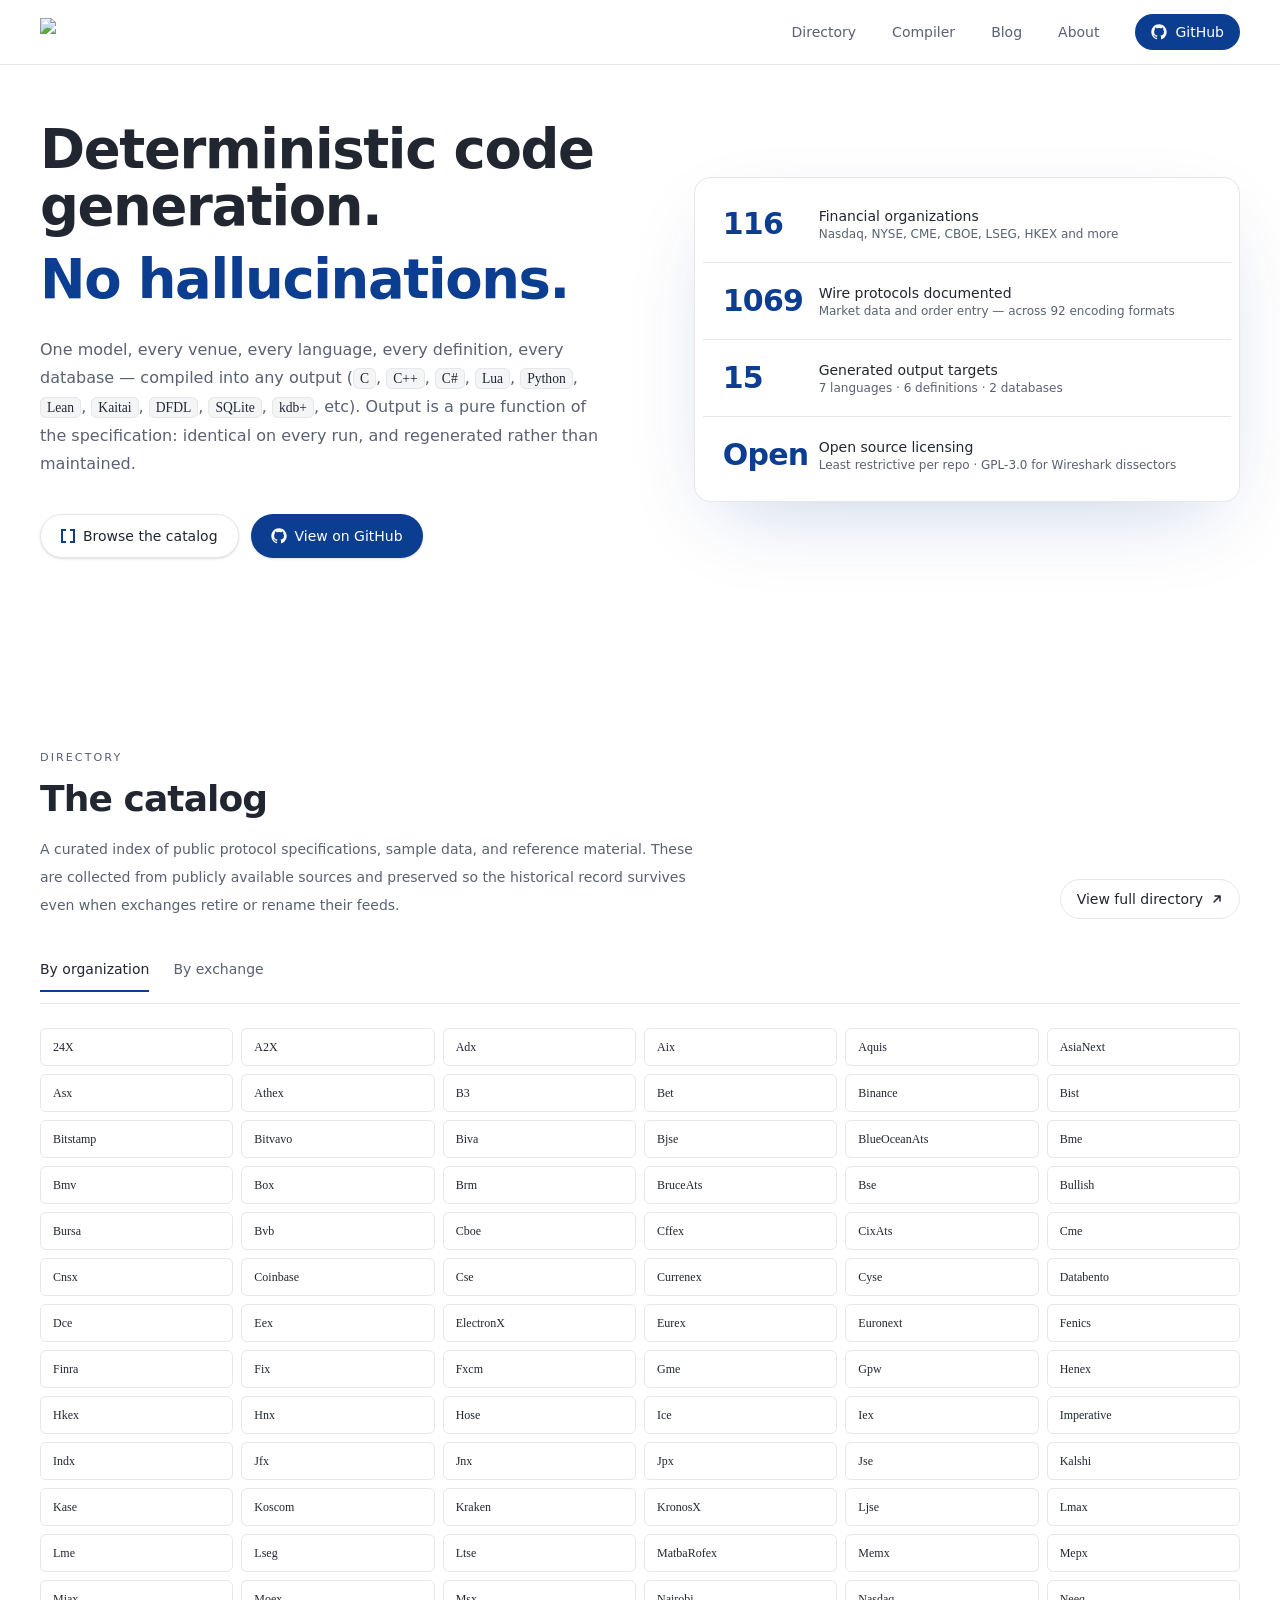
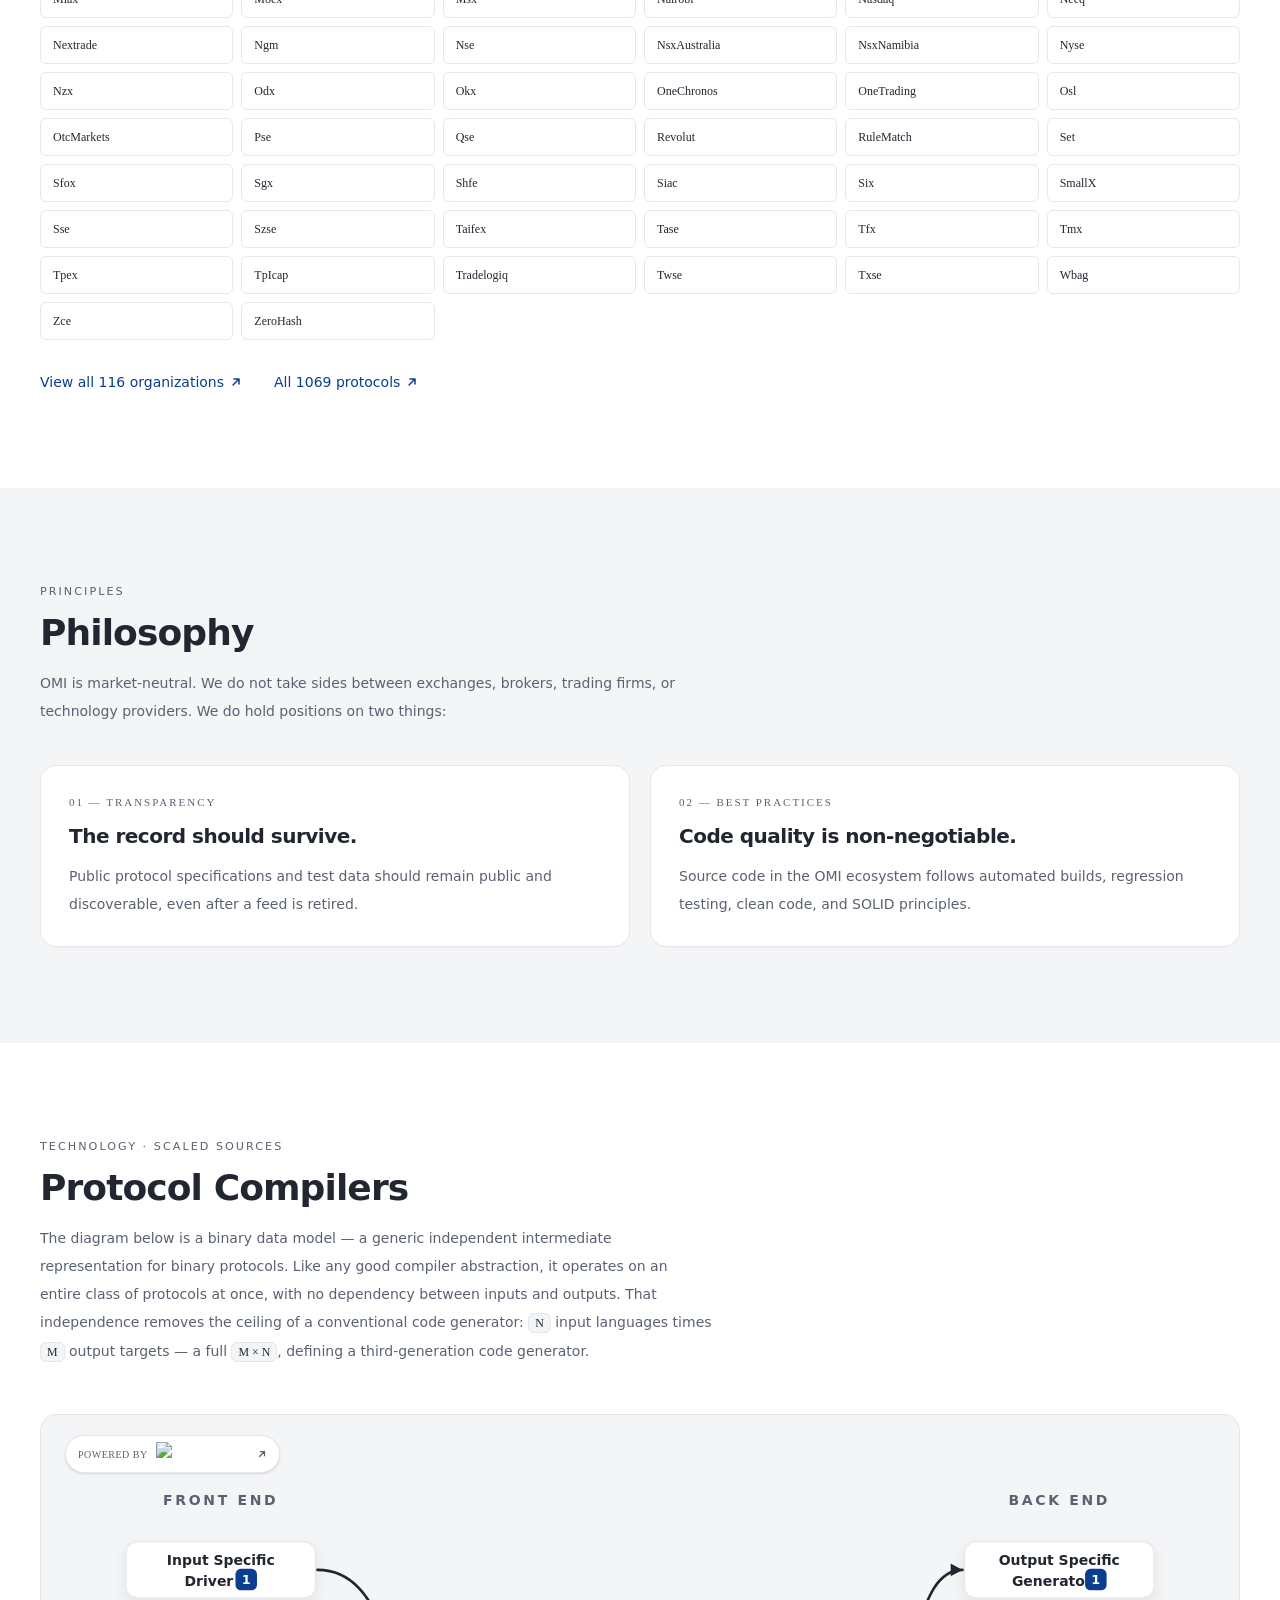
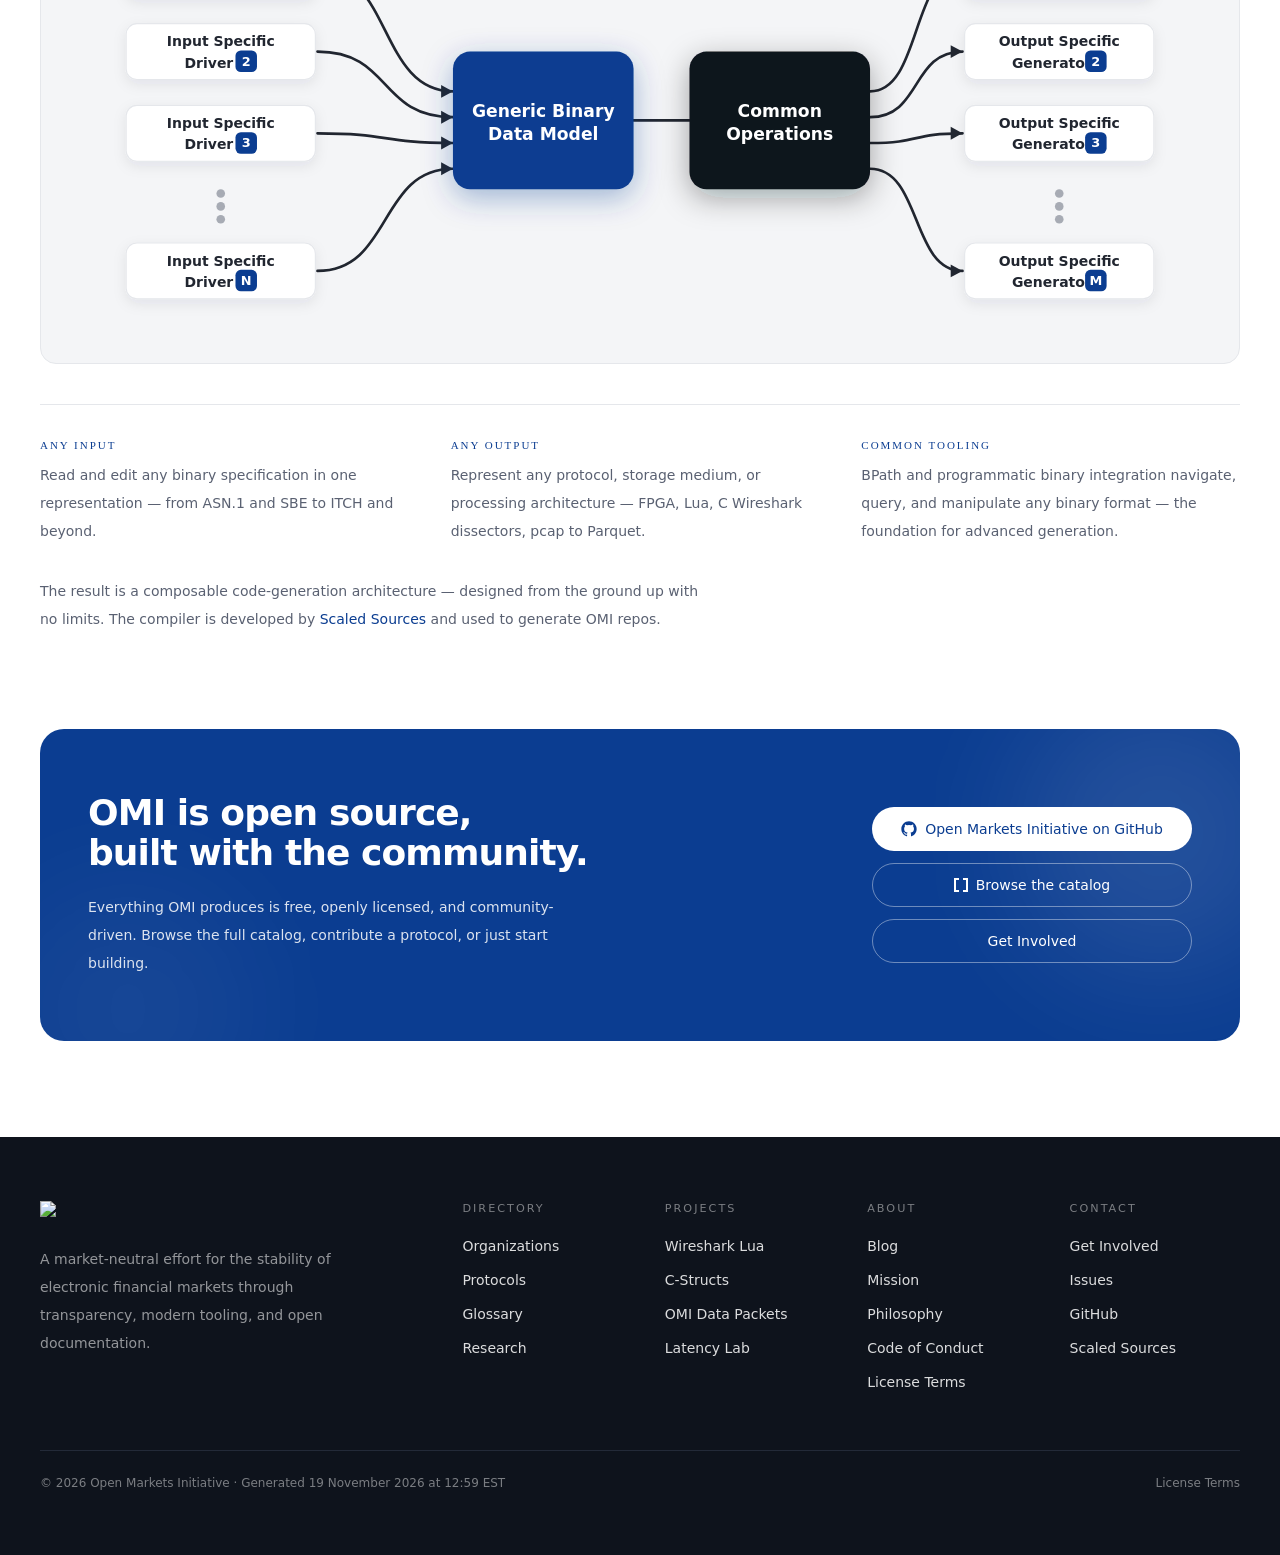
==== commit f558c2fa: "Regenerate site: add orgs-without-specs post Co-Authored-By: Claude Opus 5.5 <noreply@anthropic.com>" ====
--- a/index.html
+++ b/index.html
@@ -1 +1 @@
-<!DOCTYPE html><html lang="en" class="dm_sans_d89fb377-module__B_rulq__variable dm_mono_ed3df95c-module__D4oVwa__variable antialiased"><head><meta charSet="utf-8"/><meta name="viewport" content="width=device-width, initial-scale=1"/><link rel="preload" href="/_next/static/media/36363bfb06833f56-s.p.38hmww4cj4vme.woff2" as="font" crossorigin="" type="font/woff2"/><link rel="preload" href="/_next/static/media/5c285b27cdda1fe8-s.p.2_mbdogr7ni8i.woff2" as="font" crossorigin="" type="font/woff2"/><link rel="preload" href="/_next/static/media/a73419dd2ba2d841-s.p.2yee423r7ahpo.woff2" as="font" crossorigin="" type="font/woff2"/><link rel="preload" as="image" href="/omi-wide-color-light.svg"/><link rel="stylesheet" href="/_next/static/chunks/1ieqvqfkxnzby.css" data-precedence="next"/><link rel="preload" as="script" fetchPriority="low" href="/_next/static/chunks/3si9o-rgj1z6x.js"/><script src="/_next/static/chunks/15orcrkp-_9ct.js" async=""></script><script src="/_next/static/chunks/2cya-h6pss2j9.js" async=""></script><script src="/_next/static/chunks/0mr0fnckbkr54.js" async=""></script><script src="/_next/static/chunks/turbopack-43yii3-daxx03.js" async=""></script><script src="/_next/static/chunks/05-c3ty_6dwfk.js" async=""></script><script src="/_next/static/chunks/14mrh2-p_w84d.js" async=""></script><script src="/_next/static/chunks/2lwpawsbhyu69.js" async=""></script><meta name="next-size-adjust" content=""/><title>Open Markets Initiative — Democratizing access to modern electronic markets</title><meta name="description" content="A market-neutral effort for the stability of electronic financial markets through transparency, modern tooling, and open documentation."/><link rel="icon" href="/favicon.ico?favicon.0s_ock0-dxoru.ico" sizes="32x32" type="image/x-icon"/><script src="/_next/static/chunks/0cz1d0mv5g_q7.js" noModule=""></script></head><body><div hidden=""><!--$--><!--/$--></div><header class="sticky top-0 z-40 border-b border-border bg-white/85 backdrop-blur"><div class="mx-auto flex h-16 max-w-7xl items-center justify-between px-6 lg:px-10"><a class="flex items-center gap-2" href="/"><img alt="Open Markets Initiative" width="260" height="24" decoding="async" data-nimg="1" class="h-7 w-auto" style="color:transparent" src="/omi-wide-color-light.svg"/></a><nav class="hidden items-center gap-9 md:flex"><a class="text-sm text-ink-muted transition-colors hover:text-ink" href="/#directory">Directory</a><a class="text-sm text-ink-muted transition-colors hover:text-ink" href="/#compiler">Compiler</a><a class="text-sm text-ink-muted transition-colors hover:text-ink" href="/blogs/">Blog</a><a class="text-sm text-ink-muted transition-colors hover:text-ink" href="/#about">About</a><a href="https://github.com/Open-Markets-Initiative" target="_blank" rel="noreferrer" class="inline-flex h-9 items-center gap-2 rounded-full bg-brand px-4 text-sm font-medium text-white transition-colors hover:bg-brand-dark"><svg viewBox="0 0 24 24" fill="currentColor" aria-hidden="true" class="h-4 w-4"><path d="M12 .5C5.65.5.5 5.65.5 12c0 5.08 3.29 9.39 7.86 10.92.58.1.79-.25.79-.56v-2c-3.2.7-3.87-1.37-3.87-1.37-.52-1.34-1.28-1.7-1.28-1.7-1.05-.72.08-.7.08-.7 1.16.08 1.77 1.2 1.77 1.2 1.03 1.77 2.7 1.26 3.36.96.1-.75.4-1.26.74-1.55-2.55-.29-5.24-1.28-5.24-5.7 0-1.26.45-2.29 1.19-3.1-.12-.3-.52-1.48.11-3.08 0 0 .97-.31 3.18 1.18a11 11 0 0 1 5.79 0c2.2-1.49 3.17-1.18 3.17-1.18.63 1.6.23 2.78.11 3.08.74.81 1.19 1.84 1.19 3.1 0 4.43-2.69 5.41-5.25 5.7.41.35.78 1.05.78 2.12v3.14c0 .31.21.67.8.56C20.21 21.38 23.5 17.08 23.5 12c0-6.35-5.15-11.5-11.5-11.5Z"></path></svg>GitHub</a></nav></div></header><main><section class="relative overflow-hidden bg-white"><div class="mx-auto grid max-w-7xl items-center gap-16 px-6 pb-24 pt-10 lg:grid-cols-[1.05fr_1fr] lg:gap-20 lg:px-10 lg:pt-14"><div><h1 class="text-[2.75rem] font-semibold leading-[1.05] tracking-tight text-ink sm:text-5xl lg:text-[3.4rem]">Deterministic code generation.<span class="mt-4 block text-brand">No hallucinations.</span></h1><p class="mt-7 max-w-xl text-base leading-7 text-ink-muted">One model, every venue, every language, every definition, every database — compiled into any output (<code class="rounded-md border border-border bg-surface-muted px-1.5 py-0.5 font-mono text-[0.85em] text-ink">C</code>, <code class="rounded-md border border-border bg-surface-muted px-1.5 py-0.5 font-mono text-[0.85em] text-ink">C++</code>,<!-- --> <code class="rounded-md border border-border bg-surface-muted px-1.5 py-0.5 font-mono text-[0.85em] text-ink">C#</code>, <code class="rounded-md border border-border bg-surface-muted px-1.5 py-0.5 font-mono text-[0.85em] text-ink">Lua</code>,<!-- --> <code class="rounded-md border border-border bg-surface-muted px-1.5 py-0.5 font-mono text-[0.85em] text-ink">Python</code>, <code class="rounded-md border border-border bg-surface-muted px-1.5 py-0.5 font-mono text-[0.85em] text-ink">Lean</code>,<!-- --> <code class="rounded-md border border-border bg-surface-muted px-1.5 py-0.5 font-mono text-[0.85em] text-ink">Kaitai</code>, <code class="rounded-md border border-border bg-surface-muted px-1.5 py-0.5 font-mono text-[0.85em] text-ink">DFDL</code>,<!-- --> <code class="rounded-md border border-border bg-surface-muted px-1.5 py-0.5 font-mono text-[0.85em] text-ink">SQLite</code>, <code class="rounded-md border border-border bg-surface-muted px-1.5 py-0.5 font-mono text-[0.85em] text-ink">kdb+</code>, etc). Output is a pure function of the specification: identical on every run, and regenerated rather than maintained.</p><div class="mt-9 flex flex-wrap items-center gap-3"><a class="inline-flex h-11 items-center gap-2 rounded-full border border-border bg-white px-5 text-sm font-medium text-ink shadow-sm transition-colors hover:border-ink/30 hover:bg-surface-muted" href="/#directory"><svg viewBox="0 0 14 14" fill="currentColor" aria-hidden="true" class="h-3.5 w-3.5 text-brand"><path d="M5 0v2H2v10h3v2H0V0zM9 0h5v14H9v-2h3V2H9z"></path></svg>Browse the catalog</a><a href="https://github.com/Open-Markets-Initiative" target="_blank" rel="noreferrer" class="inline-flex h-11 items-center gap-2 rounded-full bg-brand px-5 text-sm font-medium text-white shadow-sm transition-colors hover:bg-brand-dark"><svg viewBox="0 0 24 24" fill="currentColor" aria-hidden="true" class="h-4 w-4"><path d="M12 .5C5.65.5.5 5.65.5 12c0 5.08 3.29 9.39 7.86 10.92.58.1.79-.25.79-.56v-2c-3.2.7-3.87-1.37-3.87-1.37-.52-1.34-1.28-1.7-1.28-1.7-1.05-.72.08-.7.08-.7 1.16.08 1.77 1.2 1.77 1.2 1.03 1.77 2.7 1.26 3.36.96.1-.75.4-1.26.74-1.55-2.55-.29-5.24-1.28-5.24-5.7 0-1.26.45-2.29 1.19-3.1-.12-.3-.52-1.48.11-3.08 0 0 .97-.31 3.18 1.18a11 11 0 0 1 5.79 0c2.2-1.49 3.17-1.18 3.17-1.18.63 1.6.23 2.78.11 3.08.74.81 1.19 1.84 1.19 3.1 0 4.43-2.69 5.41-5.25 5.7.41.35.78 1.05.78 2.12v3.14c0 .31.21.67.8.56C20.21 21.38 23.5 17.08 23.5 12c0-6.35-5.15-11.5-11.5-11.5Z"></path></svg>View on GitHub</a></div></div><div><div class="rounded-2xl border border-border bg-white p-2 shadow-[0_30px_80px_-30px_rgba(11,61,145,0.25)]"><ul class="divide-y divide-border"><li class="grid grid-cols-[80px_1fr] items-center gap-4 px-5 py-5"><span class="text-3xl font-semibold tracking-tight text-brand">116</span><div><p class="text-sm font-medium text-ink">Financial organizations</p><p class="text-xs text-ink-muted">Nasdaq, NYSE, CME, CBOE, LSEG, HKEX and more</p></div></li><li class="grid grid-cols-[80px_1fr] items-center gap-4 px-5 py-5"><span class="text-3xl font-semibold tracking-tight text-brand">1069</span><div><p class="text-sm font-medium text-ink">Wire protocols documented</p><p class="text-xs text-ink-muted">Market data and order entry — across 92 encoding formats</p></div></li><li class="grid grid-cols-[80px_1fr] items-center gap-4 px-5 py-5"><span class="text-3xl font-semibold tracking-tight text-brand">15</span><div><p class="text-sm font-medium text-ink">Generated output targets</p><p class="text-xs text-ink-muted">7 languages · 6 definitions · 2 databases</p></div></li><li class="grid grid-cols-[80px_1fr] items-center gap-4 px-5 py-5"><span class="text-3xl font-semibold tracking-tight text-brand">Open</span><div><p class="text-sm font-medium text-ink">Open source licensing</p><p class="text-xs text-ink-muted">Least restrictive per repo · GPL-3.0 for Wireshark dissectors</p></div></li></ul></div></div></div></section><section id="directory" class="bg-white py-24"><div class="mx-auto max-w-7xl px-6 lg:px-10"><p class="text-[0.7rem] font-medium uppercase tracking-[0.18em] text-ink-muted">Directory</p><div class="mt-3 flex flex-col gap-6 sm:flex-row sm:items-end sm:justify-between"><div class="max-w-2xl"><h2 class="text-3xl font-semibold tracking-tight text-ink sm:text-4xl">The catalog</h2><p class="mt-4 text-sm leading-7 text-ink-muted">A curated index of public protocol specifications, sample data, and reference material. These are collected from publicly available sources and preserved so the historical record survives even when exchanges retire or rename their feeds.</p></div><a href="https://github.com/Open-Markets-Initiative/Directory" target="_blank" rel="noreferrer" class="inline-flex h-10 shrink-0 items-center gap-2 self-start rounded-full border border-border px-4 text-sm text-ink transition-colors hover:border-ink/30 hover:bg-surface-muted sm:self-end">View full directory <svg viewBox="0 0 12 12" fill="none" stroke="currentColor" stroke-width="1.5" stroke-linecap="round" stroke-linejoin="round" aria-hidden="true" class="h-3 w-3"><path d="M3 9 9 3M4 3h5v5"></path></svg></a></div><div class="mt-10 flex flex-wrap items-center gap-6 border-b border-border pb-3"><button type="button" aria-pressed="true" class="relative pb-3 text-sm font-medium text-ink after:absolute after:inset-x-0 after:-bottom-[1px] after:h-[2px] after:bg-brand">By organization</button><button type="button" aria-pressed="false" class="pb-3 text-sm text-ink-muted transition-colors hover:text-ink">By exchange</button></div><ul class="mt-6 grid grid-cols-2 gap-2 sm:grid-cols-3 md:grid-cols-4 lg:grid-cols-6"><li><a href="https://github.com/Open-Markets-Initiative/Directory/tree/main/Organizations/24X" target="_blank" rel="noreferrer" class="block rounded-md border border-border bg-white px-3 py-2.5 font-mono text-xs text-ink transition-colors hover:border-brand/40 hover:bg-brand/[0.04] hover:text-brand">24X</a></li><li><a href="https://github.com/Open-Markets-Initiative/Directory/tree/main/Organizations/A2X" target="_blank" rel="noreferrer" class="block rounded-md border border-border bg-white px-3 py-2.5 font-mono text-xs text-ink transition-colors hover:border-brand/40 hover:bg-brand/[0.04] hover:text-brand">A2X</a></li><li><a href="https://github.com/Open-Markets-Initiative/Directory/tree/main/Organizations/Adx" target="_blank" rel="noreferrer" class="block rounded-md border border-border bg-white px-3 py-2.5 font-mono text-xs text-ink transition-colors hover:border-brand/40 hover:bg-brand/[0.04] hover:text-brand">Adx</a></li><li><a href="https://github.com/Open-Markets-Initiative/Directory/tree/main/Organizations/Aix" target="_blank" rel="noreferrer" class="block rounded-md border border-border bg-white px-3 py-2.5 font-mono text-xs text-ink transition-colors hover:border-brand/40 hover:bg-brand/[0.04] hover:text-brand">Aix</a></li><li><a href="https://github.com/Open-Markets-Initiative/Directory/tree/main/Organizations/Aquis" target="_blank" rel="noreferrer" class="block rounded-md border border-border bg-white px-3 py-2.5 font-mono text-xs text-ink transition-colors hover:border-brand/40 hover:bg-brand/[0.04] hover:text-brand">Aquis</a></li><li><a href="https://github.com/Open-Markets-Initiative/Directory/tree/main/Organizations/AsiaNext" target="_blank" rel="noreferrer" class="block rounded-md border border-border bg-white px-3 py-2.5 font-mono text-xs text-ink transition-colors hover:border-brand/40 hover:bg-brand/[0.04] hover:text-brand">AsiaNext</a></li><li><a href="https://github.com/Open-Markets-Initiative/Directory/tree/main/Organizations/Asx" target="_blank" rel="noreferrer" class="block rounded-md border border-border bg-white px-3 py-2.5 font-mono text-xs text-ink transition-colors hover:border-brand/40 hover:bg-brand/[0.04] hover:text-brand">Asx</a></li><li><a href="https://github.com/Open-Markets-Initiative/Directory/tree/main/Organizations/Athex" target="_blank" rel="noreferrer" class="block rounded-md border border-border bg-white px-3 py-2.5 font-mono text-xs text-ink transition-colors hover:border-brand/40 hover:bg-brand/[0.04] hover:text-brand">Athex</a></li><li><a href="https://github.com/Open-Markets-Initiative/Directory/tree/main/Organizations/B3" target="_blank" rel="noreferrer" class="block rounded-md border border-border bg-white px-3 py-2.5 font-mono text-xs text-ink transition-colors hover:border-brand/40 hover:bg-brand/[0.04] hover:text-brand">B3</a></li><li><a href="https://github.com/Open-Markets-Initiative/Directory/tree/main/Organizations/Bet" target="_blank" rel="noreferrer" class="block rounded-md border border-border bg-white px-3 py-2.5 font-mono text-xs text-ink transition-colors hover:border-brand/40 hover:bg-brand/[0.04] hover:text-brand">Bet</a></li><li><a href="https://github.com/Open-Markets-Initiative/Directory/tree/main/Organizations/Binance" target="_blank" rel="noreferrer" class="block rounded-md border border-border bg-white px-3 py-2.5 font-mono text-xs text-ink transition-colors hover:border-brand/40 hover:bg-brand/[0.04] hover:text-brand">Binance</a></li><li><a href="https://github.com/Open-Markets-Initiative/Directory/tree/main/Organizations/Bist" target="_blank" rel="noreferrer" class="block rounded-md border border-border bg-white px-3 py-2.5 font-mono text-xs text-ink transition-colors hover:border-brand/40 hover:bg-brand/[0.04] hover:text-brand">Bist</a></li><li><a href="https://github.com/Open-Markets-Initiative/Directory/tree/main/Organizations/Bitstamp" target="_blank" rel="noreferrer" class="block rounded-md border border-border bg-white px-3 py-2.5 font-mono text-xs text-ink transition-colors hover:border-brand/40 hover:bg-brand/[0.04] hover:text-brand">Bitstamp</a></li><li><a href="https://github.com/Open-Markets-Initiative/Directory/tree/main/Organizations/Bitvavo" target="_blank" rel="noreferrer" class="block rounded-md border border-border bg-white px-3 py-2.5 font-mono text-xs text-ink transition-colors hover:border-brand/40 hover:bg-brand/[0.04] hover:text-brand">Bitvavo</a></li><li><a href="https://github.com/Open-Markets-Initiative/Directory/tree/main/Organizations/Biva" target="_blank" rel="noreferrer" class="block rounded-md border border-border bg-white px-3 py-2.5 font-mono text-xs text-ink transition-colors hover:border-brand/40 hover:bg-brand/[0.04] hover:text-brand">Biva</a></li><li><a href="https://github.com/Open-Markets-Initiative/Directory/tree/main/Organizations/Bjse" target="_blank" rel="noreferrer" class="block rounded-md border border-border bg-white px-3 py-2.5 font-mono text-xs text-ink transition-colors hover:border-brand/40 hover:bg-brand/[0.04] hover:text-brand">Bjse</a></li><li><a href="https://github.com/Open-Markets-Initiative/Directory/tree/main/Organizations/BlueOceanAts" target="_blank" rel="noreferrer" class="block rounded-md border border-border bg-white px-3 py-2.5 font-mono text-xs text-ink transition-colors hover:border-brand/40 hover:bg-brand/[0.04] hover:text-brand">BlueOceanAts</a></li><li><a href="https://github.com/Open-Markets-Initiative/Directory/tree/main/Organizations/Bme" target="_blank" rel="noreferrer" class="block rounded-md border border-border bg-white px-3 py-2.5 font-mono text-xs text-ink transition-colors hover:border-brand/40 hover:bg-brand/[0.04] hover:text-brand">Bme</a></li><li><a href="https://github.com/Open-Markets-Initiative/Directory/tree/main/Organizations/Bmv" target="_blank" rel="noreferrer" class="block rounded-md border border-border bg-white px-3 py-2.5 font-mono text-xs text-ink transition-colors hover:border-brand/40 hover:bg-brand/[0.04] hover:text-brand">Bmv</a></li><li><a href="https://github.com/Open-Markets-Initiative/Directory/tree/main/Organizations/Box" target="_blank" rel="noreferrer" class="block rounded-md border border-border bg-white px-3 py-2.5 font-mono text-xs text-ink transition-colors hover:border-brand/40 hover:bg-brand/[0.04] hover:text-brand">Box</a></li><li><a href="https://github.com/Open-Markets-Initiative/Directory/tree/main/Organizations/Brm" target="_blank" rel="noreferrer" class="block rounded-md border border-border bg-white px-3 py-2.5 font-mono text-xs text-ink transition-colors hover:border-brand/40 hover:bg-brand/[0.04] hover:text-brand">Brm</a></li><li><a href="https://github.com/Open-Markets-Initiative/Directory/tree/main/Organizations/BruceAts" target="_blank" rel="noreferrer" class="block rounded-md border border-border bg-white px-3 py-2.5 font-mono text-xs text-ink transition-colors hover:border-brand/40 hover:bg-brand/[0.04] hover:text-brand">BruceAts</a></li><li><a href="https://github.com/Open-Markets-Initiative/Directory/tree/main/Organizations/Bse" target="_blank" rel="noreferrer" class="block rounded-md border border-border bg-white px-3 py-2.5 font-mono text-xs text-ink transition-colors hover:border-brand/40 hover:bg-brand/[0.04] hover:text-brand">Bse</a></li><li><a href="https://github.com/Open-Markets-Initiative/Directory/tree/main/Organizations/Bullish" target="_blank" rel="noreferrer" class="block rounded-md border border-border bg-white px-3 py-2.5 font-mono text-xs text-ink transition-colors hover:border-brand/40 hover:bg-brand/[0.04] hover:text-brand">Bullish</a></li><li><a href="https://github.com/Open-Markets-Initiative/Directory/tree/main/Organizations/Bursa" target="_blank" rel="noreferrer" class="block rounded-md border border-border bg-white px-3 py-2.5 font-mono text-xs text-ink transition-colors hover:border-brand/40 hover:bg-brand/[0.04] hover:text-brand">Bursa</a></li><li><a href="https://github.com/Open-Markets-Initiative/Directory/tree/main/Organizations/Bvb" target="_blank" rel="noreferrer" class="block rounded-md border border-border bg-white px-3 py-2.5 font-mono text-xs text-ink transition-colors hover:border-brand/40 hover:bg-brand/[0.04] hover:text-brand">Bvb</a></li><li><a href="https://github.com/Open-Markets-Initiative/Directory/tree/main/Organizations/Cboe" target="_blank" rel="noreferrer" class="block rounded-md border border-border bg-white px-3 py-2.5 font-mono text-xs text-ink transition-colors hover:border-brand/40 hover:bg-brand/[0.04] hover:text-brand">Cboe</a></li><li><a href="https://github.com/Open-Markets-Initiative/Directory/tree/main/Organizations/Cffex" target="_blank" rel="noreferrer" class="block rounded-md border border-border bg-white px-3 py-2.5 font-mono text-xs text-ink transition-colors hover:border-brand/40 hover:bg-brand/[0.04] hover:text-brand">Cffex</a></li><li><a href="https://github.com/Open-Markets-Initiative/Directory/tree/main/Organizations/CixAts" target="_blank" rel="noreferrer" class="block rounded-md border border-border bg-white px-3 py-2.5 font-mono text-xs text-ink transition-colors hover:border-brand/40 hover:bg-brand/[0.04] hover:text-brand">CixAts</a></li><li><a href="https://github.com/Open-Markets-Initiative/Directory/tree/main/Organizations/Cme" target="_blank" rel="noreferrer" class="block rounded-md border border-border bg-white px-3 py-2.5 font-mono text-xs text-ink transition-colors hover:border-brand/40 hover:bg-brand/[0.04] hover:text-brand">Cme</a></li><li><a href="https://github.com/Open-Markets-Initiative/Directory/tree/main/Organizations/Cnsx" target="_blank" rel="noreferrer" class="block rounded-md border border-border bg-white px-3 py-2.5 font-mono text-xs text-ink transition-colors hover:border-brand/40 hover:bg-brand/[0.04] hover:text-brand">Cnsx</a></li><li><a href="https://github.com/Open-Markets-Initiative/Directory/tree/main/Organizations/Coinbase" target="_blank" rel="noreferrer" class="block rounded-md border border-border bg-white px-3 py-2.5 font-mono text-xs text-ink transition-colors hover:border-brand/40 hover:bg-brand/[0.04] hover:text-brand">Coinbase</a></li><li><a href="https://github.com/Open-Markets-Initiative/Directory/tree/main/Organizations/Cse" target="_blank" rel="noreferrer" class="block rounded-md border border-border bg-white px-3 py-2.5 font-mono text-xs text-ink transition-colors hover:border-brand/40 hover:bg-brand/[0.04] hover:text-brand">Cse</a></li><li><a href="https://github.com/Open-Markets-Initiative/Directory/tree/main/Organizations/Currenex" target="_blank" rel="noreferrer" class="block rounded-md border border-border bg-white px-3 py-2.5 font-mono text-xs text-ink transition-colors hover:border-brand/40 hover:bg-brand/[0.04] hover:text-brand">Currenex</a></li><li><a href="https://github.com/Open-Markets-Initiative/Directory/tree/main/Organizations/Cyse" target="_blank" rel="noreferrer" class="block rounded-md border border-border bg-white px-3 py-2.5 font-mono text-xs text-ink transition-colors hover:border-brand/40 hover:bg-brand/[0.04] hover:text-brand">Cyse</a></li><li><a href="https://github.com/Open-Markets-Initiative/Directory/tree/main/Organizations/Databento" target="_blank" rel="noreferrer" class="block rounded-md border border-border bg-white px-3 py-2.5 font-mono text-xs text-ink transition-colors hover:border-brand/40 hover:bg-brand/[0.04] hover:text-brand">Databento</a></li><li><a href="https://github.com/Open-Markets-Initiative/Directory/tree/main/Organizations/Dce" target="_blank" rel="noreferrer" class="block rounded-md border border-border bg-white px-3 py-2.5 font-mono text-xs text-ink transition-colors hover:border-brand/40 hover:bg-brand/[0.04] hover:text-brand">Dce</a></li><li><a href="https://github.com/Open-Markets-Initiative/Directory/tree/main/Organizations/Eex" target="_blank" rel="noreferrer" class="block rounded-md border border-border bg-white px-3 py-2.5 font-mono text-xs text-ink transition-colors hover:border-brand/40 hover:bg-brand/[0.04] hover:text-brand">Eex</a></li><li><a href="https://github.com/Open-Markets-Initiative/Directory/tree/main/Organizations/ElectronX" target="_blank" rel="noreferrer" class="block rounded-md border border-border bg-white px-3 py-2.5 font-mono text-xs text-ink transition-colors hover:border-brand/40 hover:bg-brand/[0.04] hover:text-brand">ElectronX</a></li><li><a href="https://github.com/Open-Markets-Initiative/Directory/tree/main/Organizations/Eurex" target="_blank" rel="noreferrer" class="block rounded-md border border-border bg-white px-3 py-2.5 font-mono text-xs text-ink transition-colors hover:border-brand/40 hover:bg-brand/[0.04] hover:text-brand">Eurex</a></li><li><a href="https://github.com/Open-Markets-Initiative/Directory/tree/main/Organizations/Euronext" target="_blank" rel="noreferrer" class="block rounded-md border border-border bg-white px-3 py-2.5 font-mono text-xs text-ink transition-colors hover:border-brand/40 hover:bg-brand/[0.04] hover:text-brand">Euronext</a></li><li><a href="https://github.com/Open-Markets-Initiative/Directory/tree/main/Organizations/Fenics" target="_blank" rel="noreferrer" class="block rounded-md border border-border bg-white px-3 py-2.5 font-mono text-xs text-ink transition-colors hover:border-brand/40 hover:bg-brand/[0.04] hover:text-brand">Fenics</a></li><li><a href="https://github.com/Open-Markets-Initiative/Directory/tree/main/Organizations/Finra" target="_blank" rel="noreferrer" class="block rounded-md border border-border bg-white px-3 py-2.5 font-mono text-xs text-ink transition-colors hover:border-brand/40 hover:bg-brand/[0.04] hover:text-brand">Finra</a></li><li><a href="https://github.com/Open-Markets-Initiative/Directory/tree/main/Organizations/Fix" target="_blank" rel="noreferrer" class="block rounded-md border border-border bg-white px-3 py-2.5 font-mono text-xs text-ink transition-colors hover:border-brand/40 hover:bg-brand/[0.04] hover:text-brand">Fix</a></li><li><a href="https://github.com/Open-Markets-Initiative/Directory/tree/main/Organizations/Fxcm" target="_blank" rel="noreferrer" class="block rounded-md border border-border bg-white px-3 py-2.5 font-mono text-xs text-ink transition-colors hover:border-brand/40 hover:bg-brand/[0.04] hover:text-brand">Fxcm</a></li><li><a href="https://github.com/Open-Markets-Initiative/Directory/tree/main/Organizations/Gme" target="_blank" rel="noreferrer" class="block rounded-md border border-border bg-white px-3 py-2.5 font-mono text-xs text-ink transition-colors hover:border-brand/40 hover:bg-brand/[0.04] hover:text-brand">Gme</a></li><li><a href="https://github.com/Open-Markets-Initiative/Directory/tree/main/Organizations/Gpw" target="_blank" rel="noreferrer" class="block rounded-md border border-border bg-white px-3 py-2.5 font-mono text-xs text-ink transition-colors hover:border-brand/40 hover:bg-brand/[0.04] hover:text-brand">Gpw</a></li><li><a href="https://github.com/Open-Markets-Initiative/Directory/tree/main/Organizations/Henex" target="_blank" rel="noreferrer" class="block rounded-md border border-border bg-white px-3 py-2.5 font-mono text-xs text-ink transition-colors hover:border-brand/40 hover:bg-brand/[0.04] hover:text-brand">Henex</a></li><li><a href="https://github.com/Open-Markets-Initiative/Directory/tree/main/Organizations/Hkex" target="_blank" rel="noreferrer" class="block rounded-md border border-border bg-white px-3 py-2.5 font-mono text-xs text-ink transition-colors hover:border-brand/40 hover:bg-brand/[0.04] hover:text-brand">Hkex</a></li><li><a href="https://github.com/Open-Markets-Initiative/Directory/tree/main/Organizations/Hnx" target="_blank" rel="noreferrer" class="block rounded-md border border-border bg-white px-3 py-2.5 font-mono text-xs text-ink transition-colors hover:border-brand/40 hover:bg-brand/[0.04] hover:text-brand">Hnx</a></li><li><a href="https://github.com/Open-Markets-Initiative/Directory/tree/main/Organizations/Hose" target="_blank" rel="noreferrer" class="block rounded-md border border-border bg-white px-3 py-2.5 font-mono text-xs text-ink transition-colors hover:border-brand/40 hover:bg-brand/[0.04] hover:text-brand">Hose</a></li><li><a href="https://github.com/Open-Markets-Initiative/Directory/tree/main/Organizations/Ice" target="_blank" rel="noreferrer" class="block rounded-md border border-border bg-white px-3 py-2.5 font-mono text-xs text-ink transition-colors hover:border-brand/40 hover:bg-brand/[0.04] hover:text-brand">Ice</a></li><li><a href="https://github.com/Open-Markets-Initiative/Directory/tree/main/Organizations/Iex" target="_blank" rel="noreferrer" class="block rounded-md border border-border bg-white px-3 py-2.5 font-mono text-xs text-ink transition-colors hover:border-brand/40 hover:bg-brand/[0.04] hover:text-brand">Iex</a></li><li><a href="https://github.com/Open-Markets-Initiative/Directory/tree/main/Organizations/Imperative" target="_blank" rel="noreferrer" class="block rounded-md border border-border bg-white px-3 py-2.5 font-mono text-xs text-ink transition-colors hover:border-brand/40 hover:bg-brand/[0.04] hover:text-brand">Imperative</a></li><li><a href="https://github.com/Open-Markets-Initiative/Directory/tree/main/Organizations/Indx" target="_blank" rel="noreferrer" class="block rounded-md border border-border bg-white px-3 py-2.5 font-mono text-xs text-ink transition-colors hover:border-brand/40 hover:bg-brand/[0.04] hover:text-brand">Indx</a></li><li><a href="https://github.com/Open-Markets-Initiative/Directory/tree/main/Organizations/Jfx" target="_blank" rel="noreferrer" class="block rounded-md border border-border bg-white px-3 py-2.5 font-mono text-xs text-ink transition-colors hover:border-brand/40 hover:bg-brand/[0.04] hover:text-brand">Jfx</a></li><li><a href="https://github.com/Open-Markets-Initiative/Directory/tree/main/Organizations/Jnx" target="_blank" rel="noreferrer" class="block rounded-md border border-border bg-white px-3 py-2.5 font-mono text-xs text-ink transition-colors hover:border-brand/40 hover:bg-brand/[0.04] hover:text-brand">Jnx</a></li><li><a href="https://github.com/Open-Markets-Initiative/Directory/tree/main/Organizations/Jpx" target="_blank" rel="noreferrer" class="block rounded-md border border-border bg-white px-3 py-2.5 font-mono text-xs text-ink transition-colors hover:border-brand/40 hover:bg-brand/[0.04] hover:text-brand">Jpx</a></li><li><a href="https://github.com/Open-Markets-Initiative/Directory/tree/main/Organizations/Jse" target="_blank" rel="noreferrer" class="block rounded-md border border-border bg-white px-3 py-2.5 font-mono text-xs text-ink transition-colors hover:border-brand/40 hover:bg-brand/[0.04] hover:text-brand">Jse</a></li><li><a href="https://github.com/Open-Markets-Initiative/Directory/tree/main/Organizations/Kalshi" target="_blank" rel="noreferrer" class="block rounded-md border border-border bg-white px-3 py-2.5 font-mono text-xs text-ink transition-colors hover:border-brand/40 hover:bg-brand/[0.04] hover:text-brand">Kalshi</a></li><li><a href="https://github.com/Open-Markets-Initiative/Directory/tree/main/Organizations/Kase" target="_blank" rel="noreferrer" class="block rounded-md border border-border bg-white px-3 py-2.5 font-mono text-xs text-ink transition-colors hover:border-brand/40 hover:bg-brand/[0.04] hover:text-brand">Kase</a></li><li><a href="https://github.com/Open-Markets-Initiative/Directory/tree/main/Organizations/Koscom" target="_blank" rel="noreferrer" class="block rounded-md border border-border bg-white px-3 py-2.5 font-mono text-xs text-ink transition-colors hover:border-brand/40 hover:bg-brand/[0.04] hover:text-brand">Koscom</a></li><li><a href="https://github.com/Open-Markets-Initiative/Directory/tree/main/Organizations/Kraken" target="_blank" rel="noreferrer" class="block rounded-md border border-border bg-white px-3 py-2.5 font-mono text-xs text-ink transition-colors hover:border-brand/40 hover:bg-brand/[0.04] hover:text-brand">Kraken</a></li><li><a href="https://github.com/Open-Markets-Initiative/Directory/tree/main/Organizations/KronosX" target="_blank" rel="noreferrer" class="block rounded-md border border-border bg-white px-3 py-2.5 font-mono text-xs text-ink transition-colors hover:border-brand/40 hover:bg-brand/[0.04] hover:text-brand">KronosX</a></li><li><a href="https://github.com/Open-Markets-Initiative/Directory/tree/main/Organizations/Ljse" target="_blank" rel="noreferrer" class="block rounded-md border border-border bg-white px-3 py-2.5 font-mono text-xs text-ink transition-colors hover:border-brand/40 hover:bg-brand/[0.04] hover:text-brand">Ljse</a></li><li><a href="https://github.com/Open-Markets-Initiative/Directory/tree/main/Organizations/Lmax" target="_blank" rel="noreferrer" class="block rounded-md border border-border bg-white px-3 py-2.5 font-mono text-xs text-ink transition-colors hover:border-brand/40 hover:bg-brand/[0.04] hover:text-brand">Lmax</a></li><li><a href="https://github.com/Open-Markets-Initiative/Directory/tree/main/Organizations/Lme" target="_blank" rel="noreferrer" class="block rounded-md border border-border bg-white px-3 py-2.5 font-mono text-xs text-ink transition-colors hover:border-brand/40 hover:bg-brand/[0.04] hover:text-brand">Lme</a></li><li><a href="https://github.com/Open-Markets-Initiative/Directory/tree/main/Organizations/Lseg" target="_blank" rel="noreferrer" class="block rounded-md border border-border bg-white px-3 py-2.5 font-mono text-xs text-ink transition-colors hover:border-brand/40 hover:bg-brand/[0.04] hover:text-brand">Lseg</a></li><li><a href="https://github.com/Open-Markets-Initiative/Directory/tree/main/Organizations/Ltse" target="_blank" rel="noreferrer" class="block rounded-md border border-border bg-white px-3 py-2.5 font-mono text-xs text-ink transition-colors hover:border-brand/40 hover:bg-brand/[0.04] hover:text-brand">Ltse</a></li><li><a href="https://github.com/Open-Markets-Initiative/Directory/tree/main/Organizations/MatbaRofex" target="_blank" rel="noreferrer" class="block rounded-md border border-border bg-white px-3 py-2.5 font-mono text-xs text-ink transition-colors hover:border-brand/40 hover:bg-brand/[0.04] hover:text-brand">MatbaRofex</a></li><li><a href="https://github.com/Open-Markets-Initiative/Directory/tree/main/Organizations/Memx" target="_blank" rel="noreferrer" class="block rounded-md border border-border bg-white px-3 py-2.5 font-mono text-xs text-ink transition-colors hover:border-brand/40 hover:bg-brand/[0.04] hover:text-brand">Memx</a></li><li><a href="https://github.com/Open-Markets-Initiative/Directory/tree/main/Organizations/Mepx" target="_blank" rel="noreferrer" class="block rounded-md border border-border bg-white px-3 py-2.5 font-mono text-xs text-ink transition-colors hover:border-brand/40 hover:bg-brand/[0.04] hover:text-brand">Mepx</a></li><li><a href="https://github.com/Open-Markets-Initiative/Directory/tree/main/Organizations/Miax" target="_blank" rel="noreferrer" class="block rounded-md border border-border bg-white px-3 py-2.5 font-mono text-xs text-ink transition-colors hover:border-brand/40 hover:bg-brand/[0.04] hover:text-brand">Miax</a></li><li><a href="https://github.com/Open-Markets-Initiative/Directory/tree/main/Organizations/Moex" target="_blank" rel="noreferrer" class="block rounded-md border border-border bg-white px-3 py-2.5 font-mono text-xs text-ink transition-colors hover:border-brand/40 hover:bg-brand/[0.04] hover:text-brand">Moex</a></li><li><a href="https://github.com/Open-Markets-Initiative/Directory/tree/main/Organizations/Msx" target="_blank" rel="noreferrer" class="block rounded-md border border-border bg-white px-3 py-2.5 font-mono text-xs text-ink transition-colors hover:border-brand/40 hover:bg-brand/[0.04] hover:text-brand">Msx</a></li><li><a href="https://github.com/Open-Markets-Initiative/Directory/tree/main/Organizations/Nairobi" target="_blank" rel="noreferrer" class="block rounded-md border border-border bg-white px-3 py-2.5 font-mono text-xs text-ink transition-colors hover:border-brand/40 hover:bg-brand/[0.04] hover:text-brand">Nairobi</a></li><li><a href="https://github.com/Open-Markets-Initiative/Directory/tree/main/Organizations/Nasdaq" target="_blank" rel="noreferrer" class="block rounded-md border border-border bg-white px-3 py-2.5 font-mono text-xs text-ink transition-colors hover:border-brand/40 hover:bg-brand/[0.04] hover:text-brand">Nasdaq</a></li><li><a href="https://github.com/Open-Markets-Initiative/Directory/tree/main/Organizations/Neeq" target="_blank" rel="noreferrer" class="block rounded-md border border-border bg-white px-3 py-2.5 font-mono text-xs text-ink transition-colors hover:border-brand/40 hover:bg-brand/[0.04] hover:text-brand">Neeq</a></li><li><a href="https://github.com/Open-Markets-Initiative/Directory/tree/main/Organizations/Nextrade" target="_blank" rel="noreferrer" class="block rounded-md border border-border bg-white px-3 py-2.5 font-mono text-xs text-ink transition-colors hover:border-brand/40 hover:bg-brand/[0.04] hover:text-brand">Nextrade</a></li><li><a href="https://github.com/Open-Markets-Initiative/Directory/tree/main/Organizations/Ngm" target="_blank" rel="noreferrer" class="block rounded-md border border-border bg-white px-3 py-2.5 font-mono text-xs text-ink transition-colors hover:border-brand/40 hover:bg-brand/[0.04] hover:text-brand">Ngm</a></li><li><a href="https://github.com/Open-Markets-Initiative/Directory/tree/main/Organizations/Nse" target="_blank" rel="noreferrer" class="block rounded-md border border-border bg-white px-3 py-2.5 font-mono text-xs text-ink transition-colors hover:border-brand/40 hover:bg-brand/[0.04] hover:text-brand">Nse</a></li><li><a href="https://github.com/Open-Markets-Initiative/Directory/tree/main/Organizations/NsxAustralia" target="_blank" rel="noreferrer" class="block rounded-md border border-border bg-white px-3 py-2.5 font-mono text-xs text-ink transition-colors hover:border-brand/40 hover:bg-brand/[0.04] hover:text-brand">NsxAustralia</a></li><li><a href="https://github.com/Open-Markets-Initiative/Directory/tree/main/Organizations/NsxNamibia" target="_blank" rel="noreferrer" class="block rounded-md border border-border bg-white px-3 py-2.5 font-mono text-xs text-ink transition-colors hover:border-brand/40 hover:bg-brand/[0.04] hover:text-brand">NsxNamibia</a></li><li><a href="https://github.com/Open-Markets-Initiative/Directory/tree/main/Organizations/Nyse" target="_blank" rel="noreferrer" class="block rounded-md border border-border bg-white px-3 py-2.5 font-mono text-xs text-ink transition-colors hover:border-brand/40 hover:bg-brand/[0.04] hover:text-brand">Nyse</a></li><li><a href="https://github.com/Open-Markets-Initiative/Directory/tree/main/Organizations/Nzx" target="_blank" rel="noreferrer" class="block rounded-md border border-border bg-white px-3 py-2.5 font-mono text-xs text-ink transition-colors hover:border-brand/40 hover:bg-brand/[0.04] hover:text-brand">Nzx</a></li><li><a href="https://github.com/Open-Markets-Initiative/Directory/tree/main/Organizations/Odx" target="_blank" rel="noreferrer" class="block rounded-md border border-border bg-white px-3 py-2.5 font-mono text-xs text-ink transition-colors hover:border-brand/40 hover:bg-brand/[0.04] hover:text-brand">Odx</a></li><li><a href="https://github.com/Open-Markets-Initiative/Directory/tree/main/Organizations/Okx" target="_blank" rel="noreferrer" class="block rounded-md border border-border bg-white px-3 py-2.5 font-mono text-xs text-ink transition-colors hover:border-brand/40 hover:bg-brand/[0.04] hover:text-brand">Okx</a></li><li><a href="https://github.com/Open-Markets-Initiative/Directory/tree/main/Organizations/OneChronos" target="_blank" rel="noreferrer" class="block rounded-md border border-border bg-white px-3 py-2.5 font-mono text-xs text-ink transition-colors hover:border-brand/40 hover:bg-brand/[0.04] hover:text-brand">OneChronos</a></li><li><a href="https://github.com/Open-Markets-Initiative/Directory/tree/main/Organizations/OneTrading" target="_blank" rel="noreferrer" class="block rounded-md border border-border bg-white px-3 py-2.5 font-mono text-xs text-ink transition-colors hover:border-brand/40 hover:bg-brand/[0.04] hover:text-brand">OneTrading</a></li><li><a href="https://github.com/Open-Markets-Initiative/Directory/tree/main/Organizations/Osl" target="_blank" rel="noreferrer" class="block rounded-md border border-border bg-white px-3 py-2.5 font-mono text-xs text-ink transition-colors hover:border-brand/40 hover:bg-brand/[0.04] hover:text-brand">Osl</a></li><li><a href="https://github.com/Open-Markets-Initiative/Directory/tree/main/Organizations/OtcMarkets" target="_blank" rel="noreferrer" class="block rounded-md border border-border bg-white px-3 py-2.5 font-mono text-xs text-ink transition-colors hover:border-brand/40 hover:bg-brand/[0.04] hover:text-brand">OtcMarkets</a></li><li><a href="https://github.com/Open-Markets-Initiative/Directory/tree/main/Organizations/Pse" target="_blank" rel="noreferrer" class="block rounded-md border border-border bg-white px-3 py-2.5 font-mono text-xs text-ink transition-colors hover:border-brand/40 hover:bg-brand/[0.04] hover:text-brand">Pse</a></li><li><a href="https://github.com/Open-Markets-Initiative/Directory/tree/main/Organizations/Qse" target="_blank" rel="noreferrer" class="block rounded-md border border-border bg-white px-3 py-2.5 font-mono text-xs text-ink transition-colors hover:border-brand/40 hover:bg-brand/[0.04] hover:text-brand">Qse</a></li><li><a href="https://github.com/Open-Markets-Initiative/Directory/tree/main/Organizations/Revolut" target="_blank" rel="noreferrer" class="block rounded-md border border-border bg-white px-3 py-2.5 font-mono text-xs text-ink transition-colors hover:border-brand/40 hover:bg-brand/[0.04] hover:text-brand">Revolut</a></li><li><a href="https://github.com/Open-Markets-Initiative/Directory/tree/main/Organizations/RuleMatch" target="_blank" rel="noreferrer" class="block rounded-md border border-border bg-white px-3 py-2.5 font-mono text-xs text-ink transition-colors hover:border-brand/40 hover:bg-brand/[0.04] hover:text-brand">RuleMatch</a></li><li><a href="https://github.com/Open-Markets-Initiative/Directory/tree/main/Organizations/Set" target="_blank" rel="noreferrer" class="block rounded-md border border-border bg-white px-3 py-2.5 font-mono text-xs text-ink transition-colors hover:border-brand/40 hover:bg-brand/[0.04] hover:text-brand">Set</a></li><li><a href="https://github.com/Open-Markets-Initiative/Directory/tree/main/Organizations/Sfox" target="_blank" rel="noreferrer" class="block rounded-md border border-border bg-white px-3 py-2.5 font-mono text-xs text-ink transition-colors hover:border-brand/40 hover:bg-brand/[0.04] hover:text-brand">Sfox</a></li><li><a href="https://github.com/Open-Markets-Initiative/Directory/tree/main/Organizations/Sgx" target="_blank" rel="noreferrer" class="block rounded-md border border-border bg-white px-3 py-2.5 font-mono text-xs text-ink transition-colors hover:border-brand/40 hover:bg-brand/[0.04] hover:text-brand">Sgx</a></li><li><a href="https://github.com/Open-Markets-Initiative/Directory/tree/main/Organizations/Shfe" target="_blank" rel="noreferrer" class="block rounded-md border border-border bg-white px-3 py-2.5 font-mono text-xs text-ink transition-colors hover:border-brand/40 hover:bg-brand/[0.04] hover:text-brand">Shfe</a></li><li><a href="https://github.com/Open-Markets-Initiative/Directory/tree/main/Organizations/Siac" target="_blank" rel="noreferrer" class="block rounded-md border border-border bg-white px-3 py-2.5 font-mono text-xs text-ink transition-colors hover:border-brand/40 hover:bg-brand/[0.04] hover:text-brand">Siac</a></li><li><a href="https://github.com/Open-Markets-Initiative/Directory/tree/main/Organizations/Six" target="_blank" rel="noreferrer" class="block rounded-md border border-border bg-white px-3 py-2.5 font-mono text-xs text-ink transition-colors hover:border-brand/40 hover:bg-brand/[0.04] hover:text-brand">Six</a></li><li><a href="https://github.com/Open-Markets-Initiative/Directory/tree/main/Organizations/SmallX" target="_blank" rel="noreferrer" class="block rounded-md border border-border bg-white px-3 py-2.5 font-mono text-xs text-ink transition-colors hover:border-brand/40 hover:bg-brand/[0.04] hover:text-brand">SmallX</a></li><li><a href="https://github.com/Open-Markets-Initiative/Directory/tree/main/Organizations/Sse" target="_blank" rel="noreferrer" class="block rounded-md border border-border bg-white px-3 py-2.5 font-mono text-xs text-ink transition-colors hover:border-brand/40 hover:bg-brand/[0.04] hover:text-brand">Sse</a></li><li><a href="https://github.com/Open-Markets-Initiative/Directory/tree/main/Organizations/Szse" target="_blank" rel="noreferrer" class="block rounded-md border border-border bg-white px-3 py-2.5 font-mono text-xs text-ink transition-colors hover:border-brand/40 hover:bg-brand/[0.04] hover:text-brand">Szse</a></li><li><a href="https://github.com/Open-Markets-Initiative/Directory/tree/main/Organizations/Taifex" target="_blank" rel="noreferrer" class="block rounded-md border border-border bg-white px-3 py-2.5 font-mono text-xs text-ink transition-colors hover:border-brand/40 hover:bg-brand/[0.04] hover:text-brand">Taifex</a></li><li><a href="https://github.com/Open-Markets-Initiative/Directory/tree/main/Organizations/Tase" target="_blank" rel="noreferrer" class="block rounded-md border border-border bg-white px-3 py-2.5 font-mono text-xs text-ink transition-colors hover:border-brand/40 hover:bg-brand/[0.04] hover:text-brand">Tase</a></li><li><a href="https://github.com/Open-Markets-Initiative/Directory/tree/main/Organizations/Tfx" target="_blank" rel="noreferrer" class="block rounded-md border border-border bg-white px-3 py-2.5 font-mono text-xs text-ink transition-colors hover:border-brand/40 hover:bg-brand/[0.04] hover:text-brand">Tfx</a></li><li><a href="https://github.com/Open-Markets-Initiative/Directory/tree/main/Organizations/Tmx" target="_blank" rel="noreferrer" class="block rounded-md border border-border bg-white px-3 py-2.5 font-mono text-xs text-ink transition-colors hover:border-brand/40 hover:bg-brand/[0.04] hover:text-brand">Tmx</a></li><li><a href="https://github.com/Open-Markets-Initiative/Directory/tree/main/Organizations/Tpex" target="_blank" rel="noreferrer" class="block rounded-md border border-border bg-white px-3 py-2.5 font-mono text-xs text-ink transition-colors hover:border-brand/40 hover:bg-brand/[0.04] hover:text-brand">Tpex</a></li><li><a href="https://github.com/Open-Markets-Initiative/Directory/tree/main/Organizations/TpIcap" target="_blank" rel="noreferrer" class="block rounded-md border border-border bg-white px-3 py-2.5 font-mono text-xs text-ink transition-colors hover:border-brand/40 hover:bg-brand/[0.04] hover:text-brand">TpIcap</a></li><li><a href="https://github.com/Open-Markets-Initiative/Directory/tree/main/Organizations/Tradelogiq" target="_blank" rel="noreferrer" class="block rounded-md border border-border bg-white px-3 py-2.5 font-mono text-xs text-ink transition-colors hover:border-brand/40 hover:bg-brand/[0.04] hover:text-brand">Tradelogiq</a></li><li><a href="https://github.com/Open-Markets-Initiative/Directory/tree/main/Organizations/Twse" target="_blank" rel="noreferrer" class="block rounded-md border border-border bg-white px-3 py-2.5 font-mono text-xs text-ink transition-colors hover:border-brand/40 hover:bg-brand/[0.04] hover:text-brand">Twse</a></li><li><a href="https://github.com/Open-Markets-Initiative/Directory/tree/main/Organizations/Txse" target="_blank" rel="noreferrer" class="block rounded-md border border-border bg-white px-3 py-2.5 font-mono text-xs text-ink transition-colors hover:border-brand/40 hover:bg-brand/[0.04] hover:text-brand">Txse</a></li><li><a href="https://github.com/Open-Markets-Initiative/Directory/tree/main/Organizations/Wbag" target="_blank" rel="noreferrer" class="block rounded-md border border-border bg-white px-3 py-2.5 font-mono text-xs text-ink transition-colors hover:border-brand/40 hover:bg-brand/[0.04] hover:text-brand">Wbag</a></li><li><a href="https://github.com/Open-Markets-Initiative/Directory/tree/main/Organizations/Zce" target="_blank" rel="noreferrer" class="block rounded-md border border-border bg-white px-3 py-2.5 font-mono text-xs text-ink transition-colors hover:border-brand/40 hover:bg-brand/[0.04] hover:text-brand">Zce</a></li><li><a href="https://github.com/Open-Markets-Initiative/Directory/tree/main/Organizations/ZeroHash" target="_blank" rel="noreferrer" class="block rounded-md border border-border bg-white px-3 py-2.5 font-mono text-xs text-ink transition-colors hover:border-brand/40 hover:bg-brand/[0.04] hover:text-brand">ZeroHash</a></li></ul><div class="mt-8 flex flex-wrap gap-x-8 gap-y-2"><a href="https://github.com/Open-Markets-Initiative/Directory" target="_blank" rel="noreferrer" class="inline-flex items-center gap-1.5 text-sm font-medium text-brand hover:text-brand-dark">View all <!-- -->116<!-- --> organizations<!-- --> <svg viewBox="0 0 12 12" fill="none" stroke="currentColor" stroke-width="1.5" stroke-linecap="round" stroke-linejoin="round" aria-hidden="true" class="h-3 w-3"><path d="M3 9 9 3M4 3h5v5"></path></svg></a><a href="https://github.com/Open-Markets-Initiative/Directory/tree/main/Protocols" target="_blank" rel="noreferrer" class="inline-flex items-center gap-1.5 text-sm font-medium text-brand hover:text-brand-dark">All <!-- -->1069<!-- --> protocols<!-- --> <svg viewBox="0 0 12 12" fill="none" stroke="currentColor" stroke-width="1.5" stroke-linecap="round" stroke-linejoin="round" aria-hidden="true" class="h-3 w-3"><path d="M3 9 9 3M4 3h5v5"></path></svg></a></div></div></section><section id="about" class="bg-surface-muted py-24"><div class="mx-auto max-w-7xl px-6 lg:px-10"><p class="text-[0.7rem] font-medium uppercase tracking-[0.18em] text-ink-muted">Principles</p><h2 class="mt-3 text-3xl font-semibold tracking-tight text-ink sm:text-4xl">Philosophy</h2><p class="mt-4 max-w-2xl text-sm leading-7 text-ink-muted">OMI is market-neutral. We do not take sides between exchanges, brokers, trading firms, or technology providers. We do hold positions on two things:</p><div class="mt-10 grid gap-5 md:grid-cols-2"><article class="rounded-2xl border border-border bg-white p-7 shadow-[0_1px_0_rgba(0,0,0,0.02)]"><p class="font-mono text-[11px] uppercase tracking-[0.18em] text-ink-muted">01<!-- --> — <!-- -->Transparency</p><h3 class="mt-3 text-xl font-semibold tracking-tight text-ink">The record should survive.</h3><p class="mt-3 text-sm leading-7 text-ink-muted">Public protocol specifications and test data should remain public and discoverable, even after a feed is retired.</p></article><article class="rounded-2xl border border-border bg-white p-7 shadow-[0_1px_0_rgba(0,0,0,0.02)]"><p class="font-mono text-[11px] uppercase tracking-[0.18em] text-ink-muted">02<!-- --> — <!-- -->Best practices</p><h3 class="mt-3 text-xl font-semibold tracking-tight text-ink">Code quality is non-negotiable.</h3><p class="mt-3 text-sm leading-7 text-ink-muted">Source code in the OMI ecosystem follows automated builds, regression testing, clean code, and SOLID principles.</p></article></div></div></section><section id="compiler" class="bg-white py-24"><div class="mx-auto max-w-7xl px-6 lg:px-10"><p class="text-[0.7rem] font-medium uppercase tracking-[0.18em] text-ink-muted">Technology · Scaled Sources</p><h2 class="mt-3 text-3xl font-semibold tracking-tight text-ink sm:text-4xl">Protocol Compilers</h2><p class="mt-4 max-w-2xl text-sm leading-7 text-ink-muted">The diagram below is a binary data model — a generic independent intermediate representation for binary protocols. Like any good compiler abstraction, it operates on an entire class of protocols at once, with no dependency between inputs and outputs. That independence removes the ceiling of a conventional code generator:<!-- --> <code class="rounded-md border border-border bg-surface-muted px-1.5 py-0.5 font-mono text-[0.85em] text-ink">N</code> input languages times<!-- --> <code class="rounded-md border border-border bg-surface-muted px-1.5 py-0.5 font-mono text-[0.85em] text-ink">M</code> output targets — a full<!-- --> <code class="rounded-md border border-border bg-surface-muted px-1.5 py-0.5 font-mono text-[0.85em] text-ink">M × N</code>, defining a third-generation code generator.</p><div class="relative mt-12 rounded-2xl border border-border bg-surface-muted p-6 sm:p-10"><a href="https://scaledsources.com" target="_blank" rel="noreferrer" class="group absolute left-4 top-3 inline-flex items-center gap-2 rounded-full border border-border bg-white px-3 py-1.5 font-mono text-[10px] uppercase tracking-wider text-ink-muted shadow-sm transition-colors hover:border-brand hover:text-brand sm:left-6 sm:top-5">Powered by<img alt="Scaled Sources" loading="lazy" width="155" height="40" decoding="async" data-nimg="1" class="h-6 w-auto" style="color:transparent" src="/scaled-sources-wordmark.svg"/><svg viewBox="0 0 12 12" fill="none" stroke="currentColor" stroke-width="1.5" stroke-linecap="round" stroke-linejoin="round" aria-hidden="true" class="h-2.5 w-2.5 transition-transform group-hover:translate-x-0.5 group-hover:-translate-y-0.5"><path d="M3 9 9 3M4 3h5v5"></path></svg></a><svg viewBox="0 0 1040 420" class="mt-4 h-auto w-full" role="img" aria-labelledby="pipeline-title pipeline-desc"><title id="pipeline-title">Generic independent intermediate representation</title><desc id="pipeline-desc">Input-specific drivers normalize venue specifications into a generic binary data model; common operations then drive output-specific generators for each target language.</desc><defs><filter id="cardShadow" x="-20%" y="-20%" width="140%" height="160%"><feDropShadow dx="0" dy="4" stdDeviation="6" flood-color="#212630" flood-opacity="0.08"></feDropShadow></filter><filter id="brandShadow" x="-40%" y="-40%" width="180%" height="200%"><feDropShadow dx="0" dy="8" stdDeviation="14" flood-color="#0b3d91" flood-opacity="0.35"></feDropShadow></filter><filter id="darkShadow" x="-40%" y="-40%" width="180%" height="200%"><feDropShadow dx="0" dy="8" stdDeviation="14" flood-color="#0e131c" flood-opacity="0.35"></feDropShadow></filter></defs><text x="130" y="32" text-anchor="middle" font-size="13" font-weight="700" letter-spacing="2.5" fill="#5a6172">FRONT END</text><text x="910" y="32" text-anchor="middle" font-size="13" font-weight="700" letter-spacing="2.5" fill="#5a6172">BACK END</text><g><path d="M 220 92 C 289.3 92, 276.7 205, 346 205" fill="none" stroke="#212630" stroke-width="2.5" stroke-linecap="round"></path><path d="M 346 205 l -11 -6 l 0 12 z" fill="#212630"></path></g><g><path d="M 220 168 C 289.3 168, 276.7 229, 346 229" fill="none" stroke="#212630" stroke-width="2.5" stroke-linecap="round"></path><path d="M 346 229 l -11 -6 l 0 12 z" fill="#212630"></path></g><g><path d="M 220 244 C 289.3 244, 276.7 253, 346 253" fill="none" stroke="#212630" stroke-width="2.5" stroke-linecap="round"></path><path d="M 346 253 l -11 -6 l 0 12 z" fill="#212630"></path></g><g><path d="M 220 372 C 289.3 372, 276.7 277, 346 277" fill="none" stroke="#212630" stroke-width="2.5" stroke-linecap="round"></path><path d="M 346 277 l -11 -6 l 0 12 z" fill="#212630"></path></g><g><path d="M 514 232 H 566" fill="none" stroke="#212630" stroke-width="2.5" stroke-linecap="round"></path><path d="M 232 566 l -11 -6 l 0 12 z" fill="#212630"></path></g><g><path d="M 734 205 C 782 205, 772 92, 820 92" fill="none" stroke="#212630" stroke-width="2.5" stroke-linecap="round"></path><path d="M 820 92 l -11 -6 l 0 12 z" fill="#212630"></path></g><g><path d="M 734 229 C 782 229, 772 168, 820 168" fill="none" stroke="#212630" stroke-width="2.5" stroke-linecap="round"></path><path d="M 820 168 l -11 -6 l 0 12 z" fill="#212630"></path></g><g><path d="M 734 253 C 782 253, 772 244, 820 244" fill="none" stroke="#212630" stroke-width="2.5" stroke-linecap="round"></path><path d="M 820 244 l -11 -6 l 0 12 z" fill="#212630"></path></g><g><path d="M 734 277 C 782 277, 772 372, 820 372" fill="none" stroke="#212630" stroke-width="2.5" stroke-linecap="round"></path><path d="M 820 372 l -11 -6 l 0 12 z" fill="#212630"></path></g><g><rect x="346" y="168" width="168" height="128" rx="16" fill="#0b3d91" filter="url(#brandShadow)"></rect><text x="430" y="229" text-anchor="middle" font-size="16" font-weight="700" fill="#ffffff">Generic Binary</text><text x="430" y="250" text-anchor="middle" font-size="16" font-weight="700" fill="#ffffff">Data Model</text></g><g><rect x="566" y="168" width="168" height="128" rx="16" fill="#0e131c" filter="url(#darkShadow)"></rect><text x="650" y="229" text-anchor="middle" font-size="16" font-weight="700" fill="#ffffff">Common</text><text x="650" y="250" text-anchor="middle" font-size="16" font-weight="700" fill="#ffffff">Operations</text></g><g><rect x="42" y="66" width="176" height="52" rx="10" fill="#ffffff" stroke="#e5e7eb" stroke-width="1" filter="url(#cardShadow)"></rect><text x="130" y="87" text-anchor="middle" font-size="13" font-weight="600" fill="#212630">Input Specific</text><text x="96.3" y="107" font-size="13" font-weight="600" fill="#212630">Driver</text><rect x="143.7" y="91" width="20" height="20" rx="5" fill="#0b3d91"></rect><text x="153.7" y="105" text-anchor="middle" font-size="12" font-weight="700" fill="#ffffff">1</text></g><g><rect x="42" y="142" width="176" height="52" rx="10" fill="#ffffff" stroke="#e5e7eb" stroke-width="1" filter="url(#cardShadow)"></rect><text x="130" y="163" text-anchor="middle" font-size="13" font-weight="600" fill="#212630">Input Specific</text><text x="96.3" y="183" font-size="13" font-weight="600" fill="#212630">Driver</text><rect x="143.7" y="167" width="20" height="20" rx="5" fill="#0b3d91"></rect><text x="153.7" y="181" text-anchor="middle" font-size="12" font-weight="700" fill="#ffffff">2</text></g><g><rect x="42" y="218" width="176" height="52" rx="10" fill="#ffffff" stroke="#e5e7eb" stroke-width="1" filter="url(#cardShadow)"></rect><text x="130" y="239" text-anchor="middle" font-size="13" font-weight="600" fill="#212630">Input Specific</text><text x="96.3" y="259" font-size="13" font-weight="600" fill="#212630">Driver</text><rect x="143.7" y="243" width="20" height="20" rx="5" fill="#0b3d91"></rect><text x="153.7" y="257" text-anchor="middle" font-size="12" font-weight="700" fill="#ffffff">3</text></g><g><rect x="42" y="346" width="176" height="52" rx="10" fill="#ffffff" stroke="#e5e7eb" stroke-width="1" filter="url(#cardShadow)"></rect><text x="130" y="367" text-anchor="middle" font-size="13" font-weight="600" fill="#212630">Input Specific</text><text x="96.3" y="387" font-size="13" font-weight="600" fill="#212630">Driver</text><rect x="143.7" y="371" width="20" height="20" rx="5" fill="#0b3d91"></rect><text x="153.7" y="385" text-anchor="middle" font-size="12" font-weight="700" fill="#ffffff">N</text></g><g><rect x="822" y="66" width="176" height="52" rx="10" fill="#ffffff" stroke="#e5e7eb" stroke-width="1" filter="url(#cardShadow)"></rect><text x="910" y="87" text-anchor="middle" font-size="13" font-weight="600" fill="#212630">Output Specific</text><text x="865.95" y="107" font-size="13" font-weight="600" fill="#212630">Generator</text><rect x="934.0500000000001" y="91" width="20" height="20" rx="5" fill="#0b3d91"></rect><text x="944.0500000000001" y="105" text-anchor="middle" font-size="12" font-weight="700" fill="#ffffff">1</text></g><g><rect x="822" y="142" width="176" height="52" rx="10" fill="#ffffff" stroke="#e5e7eb" stroke-width="1" filter="url(#cardShadow)"></rect><text x="910" y="163" text-anchor="middle" font-size="13" font-weight="600" fill="#212630">Output Specific</text><text x="865.95" y="183" font-size="13" font-weight="600" fill="#212630">Generator</text><rect x="934.0500000000001" y="167" width="20" height="20" rx="5" fill="#0b3d91"></rect><text x="944.0500000000001" y="181" text-anchor="middle" font-size="12" font-weight="700" fill="#ffffff">2</text></g><g><rect x="822" y="218" width="176" height="52" rx="10" fill="#ffffff" stroke="#e5e7eb" stroke-width="1" filter="url(#cardShadow)"></rect><text x="910" y="239" text-anchor="middle" font-size="13" font-weight="600" fill="#212630">Output Specific</text><text x="865.95" y="259" font-size="13" font-weight="600" fill="#212630">Generator</text><rect x="934.0500000000001" y="243" width="20" height="20" rx="5" fill="#0b3d91"></rect><text x="944.0500000000001" y="257" text-anchor="middle" font-size="12" font-weight="700" fill="#ffffff">3</text></g><g><rect x="822" y="346" width="176" height="52" rx="10" fill="#ffffff" stroke="#e5e7eb" stroke-width="1" filter="url(#cardShadow)"></rect><text x="910" y="367" text-anchor="middle" font-size="13" font-weight="600" fill="#212630">Output Specific</text><text x="865.95" y="387" font-size="13" font-weight="600" fill="#212630">Generator</text><rect x="934.0500000000001" y="371" width="20" height="20" rx="5" fill="#0b3d91"></rect><text x="944.0500000000001" y="385" text-anchor="middle" font-size="12" font-weight="700" fill="#ffffff">M</text></g><circle cx="130" cy="300" r="4" fill="#5a6172" fill-opacity="0.5"></circle><circle cx="130" cy="312" r="4" fill="#5a6172" fill-opacity="0.5"></circle><circle cx="130" cy="324" r="4" fill="#5a6172" fill-opacity="0.5"></circle><circle cx="910" cy="300" r="4" fill="#5a6172" fill-opacity="0.5"></circle><circle cx="910" cy="312" r="4" fill="#5a6172" fill-opacity="0.5"></circle><circle cx="910" cy="324" r="4" fill="#5a6172" fill-opacity="0.5"></circle></svg></div><div class="mt-10 grid gap-8 border-t border-border pt-8 sm:grid-cols-3"><div><p class="font-mono text-[11px] uppercase tracking-[0.18em] text-brand">Any input</p><p class="mt-2 text-sm leading-7 text-ink-muted">Read and edit any binary specification in one representation — from ASN.1 and SBE to ITCH and beyond.</p></div><div><p class="font-mono text-[11px] uppercase tracking-[0.18em] text-brand">Any output</p><p class="mt-2 text-sm leading-7 text-ink-muted">Represent any protocol, storage medium, or processing architecture — FPGA, Lua, C Wireshark dissectors, pcap to Parquet.</p></div><div><p class="font-mono text-[11px] uppercase tracking-[0.18em] text-brand">Common tooling</p><p class="mt-2 text-sm leading-7 text-ink-muted">BPath and programmatic binary integration navigate, query, and manipulate any binary format — the foundation for advanced generation.</p></div></div><p class="mt-8 max-w-2xl text-sm leading-7 text-ink-muted">The result is a composable code-generation architecture — designed from the ground up with no limits. The compiler is developed by<!-- --> <a href="https://scaledsources.com" target="_blank" rel="noreferrer" class="font-medium text-brand hover:text-brand-dark">Scaled Sources</a> <!-- -->and used to generate OMI repos.</p></div></section><section class="bg-white pb-24 "><div class="mx-auto max-w-7xl px-6 lg:px-10"><div class="relative overflow-hidden rounded-3xl bg-brand px-8 py-14 text-white sm:px-12 sm:py-16"><div aria-hidden="true" class="pointer-events-none absolute -right-16 -top-10 h-72 w-72 rounded-full bg-white/10 blur-3xl"></div><div aria-hidden="true" class="pointer-events-none absolute -bottom-24 -left-10 h-64 w-64 rounded-full bg-white/5 blur-3xl"></div><div class="relative grid items-center gap-10 lg:grid-cols-[1.1fr_1fr]"><div><h2 class="text-3xl font-semibold tracking-tight sm:text-4xl">OMI is open source,<br/>built with the community.</h2><p class="mt-5 max-w-lg text-sm leading-7 text-white/85">Everything OMI produces is free, openly licensed, and community-driven. Browse the full catalog, contribute a protocol, or just start building.</p></div><div class="flex flex-col items-stretch gap-3 lg:w-80 lg:justify-self-end"><a href="https://github.com/Open-Markets-Initiative" target="_blank" rel="noreferrer" class="inline-flex h-11 w-full max-w-sm items-center justify-center gap-2 rounded-full bg-white px-5 text-sm font-medium text-brand transition-colors hover:bg-white/90"><svg viewBox="0 0 24 24" fill="currentColor" aria-hidden="true" class="h-4 w-4"><path d="M12 .5C5.65.5.5 5.65.5 12c0 5.08 3.29 9.39 7.86 10.92.58.1.79-.25.79-.56v-2c-3.2.7-3.87-1.37-3.87-1.37-.52-1.34-1.28-1.7-1.28-1.7-1.05-.72.08-.7.08-.7 1.16.08 1.77 1.2 1.77 1.2 1.03 1.77 2.7 1.26 3.36.96.1-.75.4-1.26.74-1.55-2.55-.29-5.24-1.28-5.24-5.7 0-1.26.45-2.29 1.19-3.1-.12-.3-.52-1.48.11-3.08 0 0 .97-.31 3.18 1.18a11 11 0 0 1 5.79 0c2.2-1.49 3.17-1.18 3.17-1.18.63 1.6.23 2.78.11 3.08.74.81 1.19 1.84 1.19 3.1 0 4.43-2.69 5.41-5.25 5.7.41.35.78 1.05.78 2.12v3.14c0 .31.21.67.8.56C20.21 21.38 23.5 17.08 23.5 12c0-6.35-5.15-11.5-11.5-11.5Z"></path></svg>Open Markets Initiative on GitHub</a><a class="inline-flex h-11 w-full max-w-sm items-center justify-center gap-2 rounded-full border border-white/40 px-5 text-sm font-medium text-white transition-colors hover:bg-white/10" href="/#directory"><svg viewBox="0 0 14 14" fill="currentColor" aria-hidden="true" class="h-3.5 w-3.5"><path d="M5 0v2H2v10h3v2H0V0zM9 0h5v14H9v-2h3V2H9z"></path></svg>Browse the catalog</a><a href="https://docs.google.com/forms/d/e/1FAIpQLSfwDeAPZYVrH0HzZsr7Yliy6OI7CuiSVox1f_ygNFf1UwZuqQ/viewform" target="_blank" rel="noreferrer" class="inline-flex h-11 w-full max-w-sm items-center justify-center gap-2 rounded-full border border-white/40 px-5 text-sm font-medium text-white transition-colors hover:bg-white/10">Get Involved</a></div></div></div></div></section></main><footer class="bg-surface-dark py-16 text-white"><div class="mx-auto max-w-7xl px-6 lg:px-10"><div class="grid gap-12 lg:grid-cols-[1.3fr_2.7fr]"><div><img alt="Open Markets Initiative" loading="lazy" width="220" height="20" decoding="async" data-nimg="1" class="h-6 w-auto" style="color:transparent" src="/omi-wide-white.svg"/><p class="mt-5 max-w-xs text-sm leading-7 text-white/55">A market-neutral effort for the stability of electronic financial markets through transparency, modern tooling, and open documentation.</p></div><div class="grid grid-cols-2 gap-8 sm:grid-cols-4"><div><p class="text-[0.7rem] font-medium uppercase tracking-[0.18em] text-white/45">Directory</p><ul class="mt-4 space-y-2.5"><li><a href="https://github.com/Open-Markets-Initiative/Directory/tree/main/Organizations" target="_blank" rel="noreferrer" class="text-sm text-white/85 transition-colors hover:text-white">Organizations</a></li><li><a href="https://github.com/Open-Markets-Initiative/Directory/tree/main/Protocols" target="_blank" rel="noreferrer" class="text-sm text-white/85 transition-colors hover:text-white">Protocols</a></li><li><a href="https://github.com/Open-Markets-Initiative/Directory/tree/main/Glossary" target="_blank" rel="noreferrer" class="text-sm text-white/85 transition-colors hover:text-white">Glossary</a></li><li><a href="https://github.com/Open-Markets-Initiative/Directory/tree/main/Research" target="_blank" rel="noreferrer" class="text-sm text-white/85 transition-colors hover:text-white">Research</a></li></ul></div><div><p class="text-[0.7rem] font-medium uppercase tracking-[0.18em] text-white/45">Projects</p><ul class="mt-4 space-y-2.5"><li><a href="https://github.com/Open-Markets-Initiative/omi-wireshark-lua" target="_blank" rel="noreferrer" class="text-sm text-white/85 transition-colors hover:text-white">Wireshark Lua</a></li><li><a href="https://github.com/Open-Markets-Initiative/c-structs" target="_blank" rel="noreferrer" class="text-sm text-white/85 transition-colors hover:text-white">C-Structs</a></li><li><a href="https://github.com/Open-Markets-Initiative/omi-data-packets" target="_blank" rel="noreferrer" class="text-sm text-white/85 transition-colors hover:text-white">OMI Data Packets</a></li><li><a href="https://github.com/Open-Markets-Initiative/latency-lab" target="_blank" rel="noreferrer" class="text-sm text-white/85 transition-colors hover:text-white">Latency Lab</a></li></ul></div><div><p class="text-[0.7rem] font-medium uppercase tracking-[0.18em] text-white/45">About</p><ul class="mt-4 space-y-2.5"><li><a class="text-sm text-white/85 transition-colors hover:text-white" href="/blogs/">Blog</a></li><li><a href="https://github.com/Open-Markets-Initiative/Directory/tree/main/About" target="_blank" rel="noreferrer" class="text-sm text-white/85 transition-colors hover:text-white">Mission</a></li><li><a href="https://github.com/Open-Markets-Initiative/Directory/blob/main/About/ReadMe.md" target="_blank" rel="noreferrer" class="text-sm text-white/85 transition-colors hover:text-white">Philosophy</a></li><li><a href="https://github.com/Open-Markets-Initiative/Directory/blob/main/About/Conduct.md" target="_blank" rel="noreferrer" class="text-sm text-white/85 transition-colors hover:text-white">Code of Conduct</a></li><li><a href="https://github.com/Open-Markets-Initiative/Directory/tree/main/About/License" target="_blank" rel="noreferrer" class="text-sm text-white/85 transition-colors hover:text-white">License Terms</a></li></ul></div><div><p class="text-[0.7rem] font-medium uppercase tracking-[0.18em] text-white/45">Contact</p><ul class="mt-4 space-y-2.5"><li><a href="https://docs.google.com/forms/d/e/1FAIpQLSfwDeAPZYVrH0HzZsr7Yliy6OI7CuiSVox1f_ygNFf1UwZuqQ/viewform" target="_blank" rel="noreferrer" class="text-sm text-white/85 transition-colors hover:text-white">Get Involved</a></li><li><a href="https://github.com/Open-Markets-Initiative/Directory/issues" target="_blank" rel="noreferrer" class="text-sm text-white/85 transition-colors hover:text-white">Issues</a></li><li><a href="https://github.com/Open-Markets-Initiative" target="_blank" rel="noreferrer" class="text-sm text-white/85 transition-colors hover:text-white">GitHub</a></li><li><a href="https://scaledsources.com" target="_blank" rel="noreferrer" class="text-sm text-white/85 transition-colors hover:text-white">Scaled Sources</a></li></ul></div></div></div><div class="mt-14 flex flex-col items-start justify-between gap-3 border-t border-border-dark pt-6 text-xs text-white/45 sm:flex-row sm:items-center"><p>© 2026 Open Markets Initiative · Generated<!-- --> <time dateTime="2026-11-19T17:19:22Z">19 November 2026 at 12:19 EST</time></p><a href="https://github.com/Open-Markets-Initiative/Directory/tree/main/About/License" target="_blank" rel="noreferrer" class="hover:text-white">License Terms</a></div></div></footer><!--$--><!--/$--><script src="/_next/static/chunks/3si9o-rgj1z6x.js" id="_R_" async=""></script><script>(self.__next_f=self.__next_f||[]).push([0])</script><script>self.__next_f.push([1,"1:\"$Sreact.fragment\"\n2:I[39756,[\"/_next/static/chunks/05-c3ty_6dwfk.js\",\"/_next/static/chunks/14mrh2-p_w84d.js\"],\"default\"]\n3:I[37457,[\"/_next/static/chunks/05-c3ty_6dwfk.js\",\"/_next/static/chunks/14mrh2-p_w84d.js\"],\"default\"]\n4:I[22016,[\"/_next/static/chunks/05-c3ty_6dwfk.js\",\"/_next/static/chunks/14mrh2-p_w84d.js\",\"/_next/static/chunks/2lwpawsbhyu69.js\"],\"\"]\n5:I[5500,[\"/_next/static/chunks/05-c3ty_6dwfk.js\",\"/_next/static/chunks/14mrh2-p_w84d.js\",\"/_next/static/chunks/2lwpawsbhyu69.js\"],\"Image\"]\n10:I[68027,[\"/_next/static/chunks/05-c3ty_6dwfk.js\",\"/_next/static/chunks/14mrh2-p_w84d.js\"],\"default\",1]\n:HL[\"/_next/static/chunks/1ieqvqfkxnzby.css\",\"style\"]\n:HL[\"/_next/static/media/36363bfb06833f56-s.p.38hmww4cj4vme.woff2\",\"font\",{\"crossOrigin\":\"\",\"type\":\"font/woff2\"}]\n:HL[\"/_next/static/media/5c285b27cdda1fe8-s.p.2_mbdogr7ni8i.woff2\",\"font\",{\"crossOrigin\":\"\",\"type\":\"font/woff2\"}]\n:HL[\"/_next/static/media/a73419dd2ba2d841-s.p.2yee423r7ahpo.woff2\",\"font\",{\"crossOrigin\":\"\",\"type\":\"font/woff2\"}]\n"])</script><script>self.__next_f.push([1,"0:{\"P\":null,\"c\":[\"\",\"\"],\"q\":\"\",\"i\":false,\"f\":[[[\"\",{\"children\":[\"__PAGE__\",{}]},\"$undefined\",\"$undefined\",16],[[\"$\",\"$1\",\"c\",{\"children\":[[[\"$\",\"link\",\"0\",{\"rel\":\"stylesheet\",\"href\":\"/_next/static/chunks/1ieqvqfkxnzby.css\",\"precedence\":\"next\",\"crossOrigin\":\"$undefined\",\"nonce\":\"$undefined\"}],[\"$\",\"script\",\"script-0\",{\"src\":\"/_next/static/chunks/05-c3ty_6dwfk.js\",\"async\":true,\"nonce\":\"$undefined\"}],[\"$\",\"script\",\"script-1\",{\"src\":\"/_next/static/chunks/14mrh2-p_w84d.js\",\"async\":true,\"nonce\":\"$undefined\"}]],[\"$\",\"html\",null,{\"lang\":\"en\",\"className\":\"dm_sans_d89fb377-module__B_rulq__variable dm_mono_ed3df95c-module__D4oVwa__variable antialiased\",\"children\":[\"$\",\"body\",null,{\"children\":[\"$\",\"$L2\",null,{\"parallelRouterKey\":\"children\",\"error\":\"$undefined\",\"errorStyles\":\"$undefined\",\"errorScripts\":\"$undefined\",\"template\":[\"$\",\"$L3\",null,{}],\"templateStyles\":\"$undefined\",\"templateScripts\":\"$undefined\",\"notFound\":[[[\"$\",\"title\",null,{\"children\":\"404: This page could not be found.\"}],[\"$\",\"div\",null,{\"style\":{\"fontFamily\":\"system-ui,\\\"Segoe UI\\\",Roboto,Helvetica,Arial,sans-serif,\\\"Apple Color Emoji\\\",\\\"Segoe UI Emoji\\\"\",\"height\":\"100vh\",\"textAlign\":\"center\",\"display\":\"flex\",\"flexDirection\":\"column\",\"alignItems\":\"center\",\"justifyContent\":\"center\"},\"children\":[\"$\",\"div\",null,{\"children\":[[\"$\",\"style\",null,{\"dangerouslySetInnerHTML\":{\"__html\":\"body{color:#000;background:#fff;margin:0}.next-error-h1{border-right:1px solid rgba(0,0,0,.3)}@media (prefers-color-scheme:dark){body{color:#fff;background:#000}.next-error-h1{border-right:1px solid rgba(255,255,255,.3)}}\"}}],[\"$\",\"h1\",null,{\"className\":\"next-error-h1\",\"style\":{\"display\":\"inline-block\",\"margin\":\"0 20px 0 0\",\"padding\":\"0 23px 0 0\",\"fontSize\":24,\"fontWeight\":500,\"verticalAlign\":\"top\",\"lineHeight\":\"49px\"},\"children\":404}],[\"$\",\"div\",null,{\"style\":{\"display\":\"inline-block\"},\"children\":[\"$\",\"h2\",null,{\"style\":{\"fontSize\":14,\"fontWeight\":400,\"lineHeight\":\"49px\",\"margin\":0},\"children\":\"This page could not be found.\"}]}]]}]}]],[]],\"forbidden\":\"$undefined\",\"unauthorized\":\"$undefined\"}]}]}]]}],{\"children\":[[\"$\",\"$1\",\"c\",{\"children\":[[[\"$\",\"header\",null,{\"className\":\"sticky top-0 z-40 border-b border-border bg-white/85 backdrop-blur\",\"children\":[\"$\",\"div\",null,{\"className\":\"mx-auto flex h-16 max-w-7xl items-center justify-between px-6 lg:px-10\",\"children\":[[\"$\",\"$L4\",null,{\"href\":\"/\",\"className\":\"flex items-center gap-2\",\"children\":[\"$\",\"$L5\",null,{\"src\":\"/omi-wide-color-light.svg\",\"alt\":\"Open Markets Initiative\",\"width\":260,\"height\":24,\"priority\":true,\"className\":\"h-7 w-auto\"}]}],[\"$\",\"nav\",null,{\"className\":\"hidden items-center gap-9 md:flex\",\"children\":[[[\"$\",\"$L4\",\"/#directory\",{\"href\":\"/#directory\",\"className\":\"text-sm text-ink-muted transition-colors hover:text-ink\",\"children\":\"Directory\"}],[\"$\",\"$L4\",\"/#compiler\",{\"href\":\"/#compiler\",\"className\":\"text-sm text-ink-muted transition-colors hover:text-ink\",\"children\":\"Compiler\"}],[\"$\",\"$L4\",\"/blogs\",{\"href\":\"/blogs\",\"className\":\"text-sm text-ink-muted transition-colors hover:text-ink\",\"children\":\"Blog\"}],[\"$\",\"$L4\",\"/#about\",{\"href\":\"/#about\",\"className\":\"text-sm text-ink-muted transition-colors hover:text-ink\",\"children\":\"About\"}]],[\"$\",\"a\",null,{\"href\":\"https://github.com/Open-Markets-Initiative\",\"target\":\"_blank\",\"rel\":\"noreferrer\",\"className\":\"inline-flex h-9 items-center gap-2 rounded-full bg-brand px-4 text-sm font-medium text-white transition-colors hover:bg-brand-dark\",\"children\":[[\"$\",\"svg\",null,{\"viewBox\":\"0 0 24 24\",\"fill\":\"currentColor\",\"aria-hidden\":\"true\",\"className\":\"h-4 w-4\",\"children\":[\"$\",\"path\",null,{\"d\":\"M12 .5C5.65.5.5 5.65.5 12c0 5.08 3.29 9.39 7.86 10.92.58.1.79-.25.79-.56v-2c-3.2.7-3.87-1.37-3.87-1.37-.52-1.34-1.28-1.7-1.28-1.7-1.05-.72.08-.7.08-.7 1.16.08 1.77 1.2 1.77 1.2 1.03 1.77 2.7 1.26 3.36.96.1-.75.4-1.26.74-1.55-2.55-.29-5.24-1.28-5.24-5.7 0-1.26.45-2.29 1.19-3.1-.12-.3-.52-1.48.11-3.08 0 0 .97-.31 3.18 1.18a11 11 0 0 1 5.79 0c2.2-1.49 3.17-1.18 3.17-1.18.63 1.6.23 2.78.11 3.08.74.81 1.19 1.84 1.19 3.1 0 4.43-2.69 5.41-5.25 5.7.41.35.78 1.05.78 2.12v3.14c0 .31.21.67.8.56C20.21 21.38 23.5 17.08 23.5 12c0-6.35-5.15-11.5-11.5-11.5Z\"}]}],\"GitHub\"]}]]}]]}]}],[\"$\",\"main\",null,{\"children\":[[\"$\",\"section\",null,{\"className\":\"relative overflow-hidden bg-white\",\"children\":[\"$\",\"div\",null,{\"className\":\"mx-auto grid max-w-7xl items-center gap-16 px-6 pb-24 pt-10 lg:grid-cols-[1.05fr_1fr] lg:gap-20 lg:px-10 lg:pt-14\",\"children\":[\"$L6\",\"$L7\"]}]}],\"$L8\",\"$L9\",\"$La\",\"$Lb\"]}],\"$Lc\"],[\"$Ld\"],\"$Le\"]}],{},null,false,null]},null,false,null],\"$Lf\",false]],\"m\":\"$undefined\",\"G\":[\"$10\",[\"$L11\"]],\"S\":true,\"h\":null,\"s\":\"$undefined\",\"l\":\"$undefined\",\"p\":\"$undefined\",\"d\":\"$undefined\",\"b\":\"omi-landing-page\"}\n"])</script><script>self.__next_f.push([1,"12:I[51224,[\"/_next/static/chunks/05-c3ty_6dwfk.js\",\"/_next/static/chunks/14mrh2-p_w84d.js\",\"/_next/static/chunks/2lwpawsbhyu69.js\"],\"Directory\"]\n31:I[97367,[\"/_next/static/chunks/05-c3ty_6dwfk.js\",\"/_next/static/chunks/14mrh2-p_w84d.js\"],\"OutletBoundary\"]\n32:\"$Sreact.suspense\"\n34:I[97367,[\"/_next/static/chunks/05-c3ty_6dwfk.js\",\"/_next/static/chunks/14mrh2-p_w84d.js\"],\"ViewportBoundary\"]\n36:I[97367,[\"/_next/static/chunks/05-c3ty_6dwfk.js\",\"/_next/static/chunks/14mrh2-p_w84d.js\"],\"MetadataBoundary\"]\n"])</script><script>self.__next_f.push([1,"6:[\"$\",\"div\",null,{\"children\":[[\"$\",\"h1\",null,{\"className\":\"text-[2.75rem] font-semibold leading-[1.05] tracking-tight text-ink sm:text-5xl lg:text-[3.4rem]\",\"children\":[\"Deterministic code generation.\",[\"$\",\"span\",null,{\"className\":\"mt-4 block text-brand\",\"children\":\"No hallucinations.\"}]]}],[\"$\",\"p\",null,{\"className\":\"mt-7 max-w-xl text-base leading-7 text-ink-muted\",\"children\":[\"One model, every venue, every language, every definition, every database — compiled into any output (\",[\"$\",\"code\",null,{\"className\":\"rounded-md border border-border bg-surface-muted px-1.5 py-0.5 font-mono text-[0.85em] text-ink\",\"children\":\"C\"}],\", \",[\"$\",\"code\",null,{\"className\":\"rounded-md border border-border bg-surface-muted px-1.5 py-0.5 font-mono text-[0.85em] text-ink\",\"children\":\"C++\"}],\",\",\" \",[\"$\",\"code\",null,{\"className\":\"rounded-md border border-border bg-surface-muted px-1.5 py-0.5 font-mono text-[0.85em] text-ink\",\"children\":\"C#\"}],\", \",[\"$\",\"code\",null,{\"className\":\"rounded-md border border-border bg-surface-muted px-1.5 py-0.5 font-mono text-[0.85em] text-ink\",\"children\":\"Lua\"}],\",\",\" \",[\"$\",\"code\",null,{\"className\":\"rounded-md border border-border bg-surface-muted px-1.5 py-0.5 font-mono text-[0.85em] text-ink\",\"children\":\"Python\"}],\", \",[\"$\",\"code\",null,{\"className\":\"rounded-md border border-border bg-surface-muted px-1.5 py-0.5 font-mono text-[0.85em] text-ink\",\"children\":\"Lean\"}],\",\",\" \",[\"$\",\"code\",null,{\"className\":\"rounded-md border border-border bg-surface-muted px-1.5 py-0.5 font-mono text-[0.85em] text-ink\",\"children\":\"Kaitai\"}],\", \",[\"$\",\"code\",null,{\"className\":\"rounded-md border border-border bg-surface-muted px-1.5 py-0.5 font-mono text-[0.85em] text-ink\",\"children\":\"DFDL\"}],\",\",\" \",[\"$\",\"code\",null,{\"className\":\"rounded-md border border-border bg-surface-muted px-1.5 py-0.5 font-mono text-[0.85em] text-ink\",\"children\":\"SQLite\"}],\", \",[\"$\",\"code\",null,{\"className\":\"rounded-md border border-border bg-surface-muted px-1.5 py-0.5 font-mono text-[0.85em] text-ink\",\"children\":\"kdb+\"}],\", etc). Output is a pure function of the specification: identical on every run, and regenerated rather than maintained.\"]}],[\"$\",\"div\",null,{\"className\":\"mt-9 flex flex-wrap items-center gap-3\",\"children\":[[\"$\",\"$L4\",null,{\"href\":\"/#directory\",\"className\":\"inline-flex h-11 items-center gap-2 rounded-full border border-border bg-white px-5 text-sm font-medium text-ink shadow-sm transition-colors hover:border-ink/30 hover:bg-surface-muted\",\"children\":[[\"$\",\"svg\",null,{\"viewBox\":\"0 0 14 14\",\"fill\":\"currentColor\",\"aria-hidden\":\"true\",\"className\":\"h-3.5 w-3.5 text-brand\",\"children\":[\"$\",\"path\",null,{\"d\":\"M5 0v2H2v10h3v2H0V0zM9 0h5v14H9v-2h3V2H9z\"}]}],\"Browse the catalog\"]}],[\"$\",\"a\",null,{\"href\":\"https://github.com/Open-Markets-Initiative\",\"target\":\"_blank\",\"rel\":\"noreferrer\",\"className\":\"inline-flex h-11 items-center gap-2 rounded-full bg-brand px-5 text-sm font-medium text-white shadow-sm transition-colors hover:bg-brand-dark\",\"children\":[[\"$\",\"svg\",null,{\"viewBox\":\"0 0 24 24\",\"fill\":\"currentColor\",\"aria-hidden\":\"true\",\"className\":\"h-4 w-4\",\"children\":[\"$\",\"path\",null,{\"d\":\"M12 .5C5.65.5.5 5.65.5 12c0 5.08 3.29 9.39 7.86 10.92.58.1.79-.25.79-.56v-2c-3.2.7-3.87-1.37-3.87-1.37-.52-1.34-1.28-1.7-1.28-1.7-1.05-.72.08-.7.08-.7 1.16.08 1.77 1.2 1.77 1.2 1.03 1.77 2.7 1.26 3.36.96.1-.75.4-1.26.74-1.55-2.55-.29-5.24-1.28-5.24-5.7 0-1.26.45-2.29 1.19-3.1-.12-.3-.52-1.48.11-3.08 0 0 .97-.31 3.18 1.18a11 11 0 0 1 5.79 0c2.2-1.49 3.17-1.18 3.17-1.18.63 1.6.23 2.78.11 3.08.74.81 1.19 1.84 1.19 3.1 0 4.43-2.69 5.41-5.25 5.7.41.35.78 1.05.78 2.12v3.14c0 .31.21.67.8.56C20.21 21.38 23.5 17.08 23.5 12c0-6.35-5.15-11.5-11.5-11.5Z\"}]}],\"View on GitHub\"]}]]}]]}]\n"])</script><script>self.__next_f.push([1,"7:[\"$\",\"div\",null,{\"children\":[\"$\",\"div\",null,{\"className\":\"rounded-2xl border border-border bg-white p-2 shadow-[0_30px_80px_-30px_rgba(11,61,145,0.25)]\",\"children\":[\"$\",\"ul\",null,{\"className\":\"divide-y divide-border\",\"children\":[[\"$\",\"li\",\"Financial organizations\",{\"className\":\"grid grid-cols-[80px_1fr] items-center gap-4 px-5 py-5\",\"children\":[[\"$\",\"span\",null,{\"className\":\"text-3xl font-semibold tracking-tight text-brand\",\"children\":\"116\"}],[\"$\",\"div\",null,{\"children\":[[\"$\",\"p\",null,{\"className\":\"text-sm font-medium text-ink\",\"children\":\"Financial organizations\"}],[\"$\",\"p\",null,{\"className\":\"text-xs text-ink-muted\",\"children\":\"Nasdaq, NYSE, CME, CBOE, LSEG, HKEX and more\"}]]}]]}],[\"$\",\"li\",\"Wire protocols documented\",{\"className\":\"grid grid-cols-[80px_1fr] items-center gap-4 px-5 py-5\",\"children\":[[\"$\",\"span\",null,{\"className\":\"text-3xl font-semibold tracking-tight text-brand\",\"children\":\"1069\"}],[\"$\",\"div\",null,{\"children\":[[\"$\",\"p\",null,{\"className\":\"text-sm font-medium text-ink\",\"children\":\"Wire protocols documented\"}],[\"$\",\"p\",null,{\"className\":\"text-xs text-ink-muted\",\"children\":\"Market data and order entry — across 92 encoding formats\"}]]}]]}],[\"$\",\"li\",\"Generated output targets\",{\"className\":\"grid grid-cols-[80px_1fr] items-center gap-4 px-5 py-5\",\"children\":[[\"$\",\"span\",null,{\"className\":\"text-3xl font-semibold tracking-tight text-brand\",\"children\":\"15\"}],[\"$\",\"div\",null,{\"children\":[[\"$\",\"p\",null,{\"className\":\"text-sm font-medium text-ink\",\"children\":\"Generated output targets\"}],[\"$\",\"p\",null,{\"className\":\"text-xs text-ink-muted\",\"children\":\"7 languages · 6 definitions · 2 databases\"}]]}]]}],[\"$\",\"li\",\"Open source licensing\",{\"className\":\"grid grid-cols-[80px_1fr] items-center gap-4 px-5 py-5\",\"children\":[[\"$\",\"span\",null,{\"className\":\"text-3xl font-semibold tracking-tight text-brand\",\"children\":\"Open\"}],[\"$\",\"div\",null,{\"children\":[[\"$\",\"p\",null,{\"className\":\"text-sm font-medium text-ink\",\"children\":\"Open source licensing\"}],[\"$\",\"p\",null,{\"className\":\"text-xs text-ink-muted\",\"children\":\"Least restrictive per repo · GPL-3.0 for Wireshark dissectors\"}]]}]]}]]}]}]}]\n"])</script><script>self.__next_f.push([1,"8:[\"$\",\"$L12\",null,{}]\n"])</script><script>self.__next_f.push([1,"9:[\"$\",\"section\",null,{\"id\":\"about\",\"className\":\"bg-surface-muted py-24\",\"children\":[\"$\",\"div\",null,{\"className\":\"mx-auto max-w-7xl px-6 lg:px-10\",\"children\":[[\"$\",\"p\",null,{\"className\":\"text-[0.7rem] font-medium uppercase tracking-[0.18em] text-ink-muted\",\"children\":\"Principles\"}],[\"$\",\"h2\",null,{\"className\":\"mt-3 text-3xl font-semibold tracking-tight text-ink sm:text-4xl\",\"children\":\"Philosophy\"}],[\"$\",\"p\",null,{\"className\":\"mt-4 max-w-2xl text-sm leading-7 text-ink-muted\",\"children\":\"OMI is market-neutral. We do not take sides between exchanges, brokers, trading firms, or technology providers. We do hold positions on two things:\"}],[\"$\",\"div\",null,{\"className\":\"mt-10 grid gap-5 md:grid-cols-2\",\"children\":[[\"$\",\"article\",\"01\",{\"className\":\"rounded-2xl border border-border bg-white p-7 shadow-[0_1px_0_rgba(0,0,0,0.02)]\",\"children\":[[\"$\",\"p\",null,{\"className\":\"font-mono text-[11px] uppercase tracking-[0.18em] text-ink-muted\",\"children\":[\"01\",\" — \",\"Transparency\"]}],[\"$\",\"h3\",null,{\"className\":\"mt-3 text-xl font-semibold tracking-tight text-ink\",\"children\":\"The record should survive.\"}],[\"$\",\"p\",null,{\"className\":\"mt-3 text-sm leading-7 text-ink-muted\",\"children\":\"Public protocol specifications and test data should remain public and discoverable, even after a feed is retired.\"}]]}],[\"$\",\"article\",\"02\",{\"className\":\"rounded-2xl border border-border bg-white p-7 shadow-[0_1px_0_rgba(0,0,0,0.02)]\",\"children\":[[\"$\",\"p\",null,{\"className\":\"font-mono text-[11px] uppercase tracking-[0.18em] text-ink-muted\",\"children\":[\"02\",\" — \",\"Best practices\"]}],[\"$\",\"h3\",null,{\"className\":\"mt-3 text-xl font-semibold tracking-tight text-ink\",\"children\":\"Code quality is non-negotiable.\"}],[\"$\",\"p\",null,{\"className\":\"mt-3 text-sm leading-7 text-ink-muted\",\"children\":\"Source code in the OMI ecosystem follows automated builds, regression testing, clean code, and SOLID principles.\"}]]}]]}]]}]}]\n"])</script><script>self.__next_f.push([1,"a:[\"$\",\"section\",null,{\"id\":\"compiler\",\"className\":\"bg-white py-24\",\"children\":[\"$\",\"div\",null,{\"className\":\"mx-auto max-w-7xl px-6 lg:px-10\",\"children\":[[\"$\",\"p\",null,{\"className\":\"text-[0.7rem] font-medium uppercase tracking-[0.18em] text-ink-muted\",\"children\":\"Technology · Scaled Sources\"}],[\"$\",\"h2\",null,{\"className\":\"mt-3 text-3xl font-semibold tracking-tight text-ink sm:text-4xl\",\"children\":\"Protocol Compilers\"}],[\"$\",\"p\",null,{\"className\":\"mt-4 max-w-2xl text-sm leading-7 text-ink-muted\",\"children\":[\"The diagram below is a binary data model — a generic independent intermediate representation for binary protocols. Like any good compiler abstraction, it operates on an entire class of protocols at once, with no dependency between inputs and outputs. That independence removes the ceiling of a conventional code generator:\",\" \",[\"$\",\"code\",null,{\"className\":\"rounded-md border border-border bg-surface-muted px-1.5 py-0.5 font-mono text-[0.85em] text-ink\",\"children\":\"N\"}],\" input languages times\",\" \",[\"$\",\"code\",null,{\"className\":\"rounded-md border border-border bg-surface-muted px-1.5 py-0.5 font-mono text-[0.85em] text-ink\",\"children\":\"M\"}],\" output targets — a full\",\" \",[\"$\",\"code\",null,{\"className\":\"rounded-md border border-border bg-surface-muted px-1.5 py-0.5 font-mono text-[0.85em] text-ink\",\"children\":\"M × N\"}],\", defining a third-generation code generator.\"]}],[\"$\",\"div\",null,{\"className\":\"relative mt-12 rounded-2xl border border-border bg-surface-muted p-6 sm:p-10\",\"children\":[[\"$\",\"a\",null,{\"href\":\"https://scaledsources.com\",\"target\":\"_blank\",\"rel\":\"noreferrer\",\"className\":\"group absolute left-4 top-3 inline-flex items-center gap-2 rounded-full border border-border bg-white px-3 py-1.5 font-mono text-[10px] uppercase tracking-wider text-ink-muted shadow-sm transition-colors hover:border-brand hover:text-brand sm:left-6 sm:top-5\",\"children\":[\"Powered by\",[\"$\",\"$L5\",null,{\"src\":\"/scaled-sources-wordmark.svg\",\"alt\":\"Scaled Sources\",\"width\":155,\"height\":40,\"className\":\"h-6 w-auto\"}],[\"$\",\"svg\",null,{\"viewBox\":\"0 0 12 12\",\"fill\":\"none\",\"stroke\":\"currentColor\",\"strokeWidth\":\"1.5\",\"strokeLinecap\":\"round\",\"strokeLinejoin\":\"round\",\"aria-hidden\":\"true\",\"className\":\"h-2.5 w-2.5 transition-transform group-hover:translate-x-0.5 group-hover:-translate-y-0.5\",\"children\":[\"$\",\"path\",null,{\"d\":\"M3 9 9 3M4 3h5v5\"}]}]]}],[\"$\",\"svg\",null,{\"viewBox\":\"0 0 1040 420\",\"className\":\"mt-4 h-auto w-full\",\"role\":\"img\",\"aria-labelledby\":\"pipeline-title pipeline-desc\",\"children\":[[\"$\",\"title\",null,{\"id\":\"pipeline-title\",\"children\":\"Generic independent intermediate representation\"}],[\"$\",\"desc\",null,{\"id\":\"pipeline-desc\",\"children\":\"Input-specific drivers normalize venue specifications into a generic binary data model; common operations then drive output-specific generators for each target language.\"}],[\"$\",\"defs\",null,{\"children\":[[\"$\",\"filter\",null,{\"id\":\"cardShadow\",\"x\":\"-20%\",\"y\":\"-20%\",\"width\":\"140%\",\"height\":\"160%\",\"children\":[\"$\",\"feDropShadow\",null,{\"dx\":\"0\",\"dy\":\"4\",\"stdDeviation\":\"6\",\"floodColor\":\"#212630\",\"floodOpacity\":\"0.08\"}]}],[\"$\",\"filter\",null,{\"id\":\"brandShadow\",\"x\":\"-40%\",\"y\":\"-40%\",\"width\":\"180%\",\"height\":\"200%\",\"children\":[\"$\",\"feDropShadow\",null,{\"dx\":\"0\",\"dy\":\"8\",\"stdDeviation\":\"14\",\"floodColor\":\"#0b3d91\",\"floodOpacity\":\"0.35\"}]}],[\"$\",\"filter\",null,{\"id\":\"darkShadow\",\"x\":\"-40%\",\"y\":\"-40%\",\"width\":\"180%\",\"height\":\"200%\",\"children\":[\"$\",\"feDropShadow\",null,{\"dx\":\"0\",\"dy\":\"8\",\"stdDeviation\":\"14\",\"floodColor\":\"#0e131c\",\"floodOpacity\":\"0.35\"}]}]]}],[\"$\",\"text\",null,{\"x\":130,\"y\":32,\"textAnchor\":\"middle\",\"fontSize\":13,\"fontWeight\":700,\"letterSpacing\":\"2.5\",\"fill\":\"#5a6172\",\"children\":\"FRONT END\"}],[\"$\",\"text\",null,{\"x\":910,\"y\":32,\"textAnchor\":\"middle\",\"fontSize\":13,\"fontWeight\":700,\"letterSpacing\":\"2.5\",\"fill\":\"#5a6172\",\"children\":\"BACK END\"}],[[\"$\",\"g\",\"l1\",{\"children\":[[\"$\",\"path\",null,{\"d\":\"M 220 92 C 289.3 92, 276.7 205, 346 205\",\"fill\":\"none\",\"stroke\":\"#212630\",\"strokeWidth\":2.5,\"strokeLinecap\":\"round\"}],[\"$\",\"path\",null,{\"d\":\"M 346 205 l -11 -6 l 0 12 z\",\"fill\":\"#212630\"}]]}],[\"$\",\"g\",\"l2\",{\"children\":[[\"$\",\"path\",null,{\"d\":\"M 220 168 C 289.3 168, 276.7 229, 346 229\",\"fill\":\"none\",\"stroke\":\"#212630\",\"strokeWidth\":2.5,\"strokeLinecap\":\"round\"}],\"$L13\"]}],\"$L14\",\"$L15\"],\"$L16\",[\"$L17\",\"$L18\",\"$L19\",\"$L1a\"],\"$L1b\",\"$L1c\",[\"$L1d\",\"$L1e\",\"$L1f\",\"$L20\"],[\"$L21\",\"$L22\",\"$L23\",\"$L24\"],[\"$L25\",\"$L26\",\"$L27\"],[\"$L28\",\"$L29\",\"$L2a\"]]}]]}],\"$L2b\",\"$L2c\"]}]}]\n"])</script><script>self.__next_f.push([1,"b:[\"$\",\"section\",null,{\"className\":\"bg-white pb-24 \",\"children\":[\"$\",\"div\",null,{\"className\":\"mx-auto max-w-7xl px-6 lg:px-10\",\"children\":[\"$\",\"div\",null,{\"className\":\"relative overflow-hidden rounded-3xl bg-brand px-8 py-14 text-white sm:px-12 sm:py-16\",\"children\":[[\"$\",\"div\",null,{\"aria-hidden\":\"true\",\"className\":\"pointer-events-none absolute -right-16 -top-10 h-72 w-72 rounded-full bg-white/10 blur-3xl\"}],[\"$\",\"div\",null,{\"aria-hidden\":\"true\",\"className\":\"pointer-events-none absolute -bottom-24 -left-10 h-64 w-64 rounded-full bg-white/5 blur-3xl\"}],[\"$\",\"div\",null,{\"className\":\"relative grid items-center gap-10 lg:grid-cols-[1.1fr_1fr]\",\"children\":[[\"$\",\"div\",null,{\"children\":[[\"$\",\"h2\",null,{\"className\":\"text-3xl font-semibold tracking-tight sm:text-4xl\",\"children\":[\"OMI is open source,\",[\"$\",\"br\",null,{}],\"built with the community.\"]}],[\"$\",\"p\",null,{\"className\":\"mt-5 max-w-lg text-sm leading-7 text-white/85\",\"children\":\"Everything OMI produces is free, openly licensed, and community-driven. Browse the full catalog, contribute a protocol, or just start building.\"}]]}],[\"$\",\"div\",null,{\"className\":\"flex flex-col items-stretch gap-3 lg:w-80 lg:justify-self-end\",\"children\":[[\"$\",\"a\",null,{\"href\":\"https://github.com/Open-Markets-Initiative\",\"target\":\"_blank\",\"rel\":\"noreferrer\",\"className\":\"inline-flex h-11 w-full max-w-sm items-center justify-center gap-2 rounded-full bg-white px-5 text-sm font-medium text-brand transition-colors hover:bg-white/90\",\"children\":[[\"$\",\"svg\",null,{\"viewBox\":\"0 0 24 24\",\"fill\":\"currentColor\",\"aria-hidden\":\"true\",\"className\":\"h-4 w-4\",\"children\":[\"$\",\"path\",null,{\"d\":\"M12 .5C5.65.5.5 5.65.5 12c0 5.08 3.29 9.39 7.86 10.92.58.1.79-.25.79-.56v-2c-3.2.7-3.87-1.37-3.87-1.37-.52-1.34-1.28-1.7-1.28-1.7-1.05-.72.08-.7.08-.7 1.16.08 1.77 1.2 1.77 1.2 1.03 1.77 2.7 1.26 3.36.96.1-.75.4-1.26.74-1.55-2.55-.29-5.24-1.28-5.24-5.7 0-1.26.45-2.29 1.19-3.1-.12-.3-.52-1.48.11-3.08 0 0 .97-.31 3.18 1.18a11 11 0 0 1 5.79 0c2.2-1.49 3.17-1.18 3.17-1.18.63 1.6.23 2.78.11 3.08.74.81 1.19 1.84 1.19 3.1 0 4.43-2.69 5.41-5.25 5.7.41.35.78 1.05.78 2.12v3.14c0 .31.21.67.8.56C20.21 21.38 23.5 17.08 23.5 12c0-6.35-5.15-11.5-11.5-11.5Z\"}]}],\"Open Markets Initiative on GitHub\"]}],[\"$\",\"$L4\",null,{\"href\":\"/#directory\",\"className\":\"inline-flex h-11 w-full max-w-sm items-center justify-center gap-2 rounded-full border border-white/40 px-5 text-sm font-medium text-white transition-colors hover:bg-white/10\",\"children\":[[\"$\",\"svg\",null,{\"viewBox\":\"0 0 14 14\",\"fill\":\"currentColor\",\"aria-hidden\":\"true\",\"className\":\"h-3.5 w-3.5\",\"children\":[\"$\",\"path\",null,{\"d\":\"M5 0v2H2v10h3v2H0V0zM9 0h5v14H9v-2h3V2H9z\"}]}],\"Browse the catalog\"]}],[\"$\",\"a\",null,{\"href\":\"https://docs.google.com/forms/d/e/1FAIpQLSfwDeAPZYVrH0HzZsr7Yliy6OI7CuiSVox1f_ygNFf1UwZuqQ/viewform\",\"target\":\"_blank\",\"rel\":\"noreferrer\",\"className\":\"inline-flex h-11 w-full max-w-sm items-center justify-center gap-2 rounded-full border border-white/40 px-5 text-sm font-medium text-white transition-colors hover:bg-white/10\",\"children\":\"Get Involved\"}]]}]]}]]}]}]}]\n"])</script><script>self.__next_f.push([1,"c:[\"$\",\"footer\",null,{\"className\":\"bg-surface-dark py-16 text-white\",\"children\":[\"$\",\"div\",null,{\"className\":\"mx-auto max-w-7xl px-6 lg:px-10\",\"children\":[[\"$\",\"div\",null,{\"className\":\"grid gap-12 lg:grid-cols-[1.3fr_2.7fr]\",\"children\":[[\"$\",\"div\",null,{\"children\":[[\"$\",\"$L5\",null,{\"src\":\"/omi-wide-white.svg\",\"alt\":\"Open Markets Initiative\",\"width\":220,\"height\":20,\"className\":\"h-6 w-auto\"}],[\"$\",\"p\",null,{\"className\":\"mt-5 max-w-xs text-sm leading-7 text-white/55\",\"children\":\"A market-neutral effort for the stability of electronic financial markets through transparency, modern tooling, and open documentation.\"}]]}],[\"$\",\"div\",null,{\"className\":\"grid grid-cols-2 gap-8 sm:grid-cols-4\",\"children\":[[\"$\",\"div\",\"Directory\",{\"children\":[[\"$\",\"p\",null,{\"className\":\"text-[0.7rem] font-medium uppercase tracking-[0.18em] text-white/45\",\"children\":\"Directory\"}],[\"$\",\"ul\",null,{\"className\":\"mt-4 space-y-2.5\",\"children\":[[\"$\",\"li\",\"Organizations\",{\"children\":[\"$\",\"a\",null,{\"href\":\"https://github.com/Open-Markets-Initiative/Directory/tree/main/Organizations\",\"target\":\"_blank\",\"rel\":\"noreferrer\",\"className\":\"text-sm text-white/85 transition-colors hover:text-white\",\"children\":\"Organizations\"}]}],[\"$\",\"li\",\"Protocols\",{\"children\":[\"$\",\"a\",null,{\"href\":\"https://github.com/Open-Markets-Initiative/Directory/tree/main/Protocols\",\"target\":\"_blank\",\"rel\":\"noreferrer\",\"className\":\"text-sm text-white/85 transition-colors hover:text-white\",\"children\":\"Protocols\"}]}],[\"$\",\"li\",\"Glossary\",{\"children\":[\"$\",\"a\",null,{\"href\":\"https://github.com/Open-Markets-Initiative/Directory/tree/main/Glossary\",\"target\":\"_blank\",\"rel\":\"noreferrer\",\"className\":\"text-sm text-white/85 transition-colors hover:text-white\",\"children\":\"Glossary\"}]}],[\"$\",\"li\",\"Research\",{\"children\":[\"$\",\"a\",null,{\"href\":\"https://github.com/Open-Markets-Initiative/Directory/tree/main/Research\",\"target\":\"_blank\",\"rel\":\"noreferrer\",\"className\":\"text-sm text-white/85 transition-colors hover:text-white\",\"children\":\"Research\"}]}]]}]]}],[\"$\",\"div\",\"Projects\",{\"children\":[[\"$\",\"p\",null,{\"className\":\"text-[0.7rem] font-medium uppercase tracking-[0.18em] text-white/45\",\"children\":\"Projects\"}],[\"$\",\"ul\",null,{\"className\":\"mt-4 space-y-2.5\",\"children\":[[\"$\",\"li\",\"Wireshark Lua\",{\"children\":[\"$\",\"a\",null,{\"href\":\"https://github.com/Open-Markets-Initiative/omi-wireshark-lua\",\"target\":\"_blank\",\"rel\":\"noreferrer\",\"className\":\"text-sm text-white/85 transition-colors hover:text-white\",\"children\":\"Wireshark Lua\"}]}],[\"$\",\"li\",\"C-Structs\",{\"children\":[\"$\",\"a\",null,{\"href\":\"https://github.com/Open-Markets-Initiative/c-structs\",\"target\":\"_blank\",\"rel\":\"noreferrer\",\"className\":\"text-sm text-white/85 transition-colors hover:text-white\",\"children\":\"C-Structs\"}]}],[\"$\",\"li\",\"OMI Data Packets\",{\"children\":[\"$\",\"a\",null,{\"href\":\"https://github.com/Open-Markets-Initiative/omi-data-packets\",\"target\":\"_blank\",\"rel\":\"noreferrer\",\"className\":\"text-sm text-white/85 transition-colors hover:text-white\",\"children\":\"OMI Data Packets\"}]}],[\"$\",\"li\",\"Latency Lab\",{\"children\":[\"$\",\"a\",null,{\"href\":\"https://github.com/Open-Markets-Initiative/latency-lab\",\"target\":\"_blank\",\"rel\":\"noreferrer\",\"className\":\"text-sm text-white/85 transition-colors hover:text-white\",\"children\":\"Latency Lab\"}]}]]}]]}],[\"$\",\"div\",\"About\",{\"children\":[[\"$\",\"p\",null,{\"className\":\"text-[0.7rem] font-medium uppercase tracking-[0.18em] text-white/45\",\"children\":\"About\"}],[\"$\",\"ul\",null,{\"className\":\"mt-4 space-y-2.5\",\"children\":[[\"$\",\"li\",\"Blog\",{\"children\":[\"$\",\"$L4\",null,{\"href\":\"/blogs\",\"className\":\"text-sm text-white/85 transition-colors hover:text-white\",\"children\":\"Blog\"}]}],[\"$\",\"li\",\"Mission\",{\"children\":[\"$\",\"a\",null,{\"href\":\"https://github.com/Open-Markets-Initiative/Directory/tree/main/About\",\"target\":\"_blank\",\"rel\":\"noreferrer\",\"className\":\"text-sm text-white/85 transition-colors hover:text-white\",\"children\":\"Mission\"}]}],[\"$\",\"li\",\"Philosophy\",{\"children\":[\"$\",\"a\",null,{\"href\":\"https://github.com/Open-Markets-Initiative/Directory/blob/main/About/ReadMe.md\",\"target\":\"_blank\",\"rel\":\"noreferrer\",\"className\":\"text-sm text-white/85 transition-colors hover:text-white\",\"children\":\"Philosophy\"}]}],\"$L2d\",\"$L2e\"]}]]}],\"$L2f\"]}]]}],\"$L30\"]}]}]\n"])</script><script>self.__next_f.push([1,"d:[\"$\",\"script\",\"script-0\",{\"src\":\"/_next/static/chunks/2lwpawsbhyu69.js\",\"async\":true,\"nonce\":\"$undefined\"}]\ne:[\"$\",\"$L31\",null,{\"children\":[\"$\",\"$32\",null,{\"name\":\"Next.MetadataOutlet\",\"children\":\"$@33\"}]}]\nf:[\"$\",\"$1\",\"h\",{\"children\":[null,[\"$\",\"$L34\",null,{\"children\":\"$L35\"}],[\"$\",\"div\",null,{\"hidden\":true,\"children\":[\"$\",\"$L36\",null,{\"children\":[\"$\",\"$32\",null,{\"name\":\"Next.Metadata\",\"children\":\"$L37\"}]}]}],[\"$\",\"meta\",null,{\"name\":\"next-size-adjust\",\"content\":\"\"}]]}]\n11:[\"$\",\"link\",\"0\",{\"rel\":\"stylesheet\",\"href\":\"/_next/static/chunks/1ieqvqfkxnzby.css\",\"precedence\":\"next\",\"crossOrigin\":\"$undefined\",\"nonce\":\"$undefined\"}]\n"])</script><script>self.__next_f.push([1,"13:[\"$\",\"path\",null,{\"d\":\"M 346 229 l -11 -6 l 0 12 z\",\"fill\":\"#212630\"}]\n14:[\"$\",\"g\",\"l3\",{\"children\":[[\"$\",\"path\",null,{\"d\":\"M 220 244 C 289.3 244, 276.7 253, 346 253\",\"fill\":\"none\",\"stroke\":\"#212630\",\"strokeWidth\":2.5,\"strokeLinecap\":\"round\"}],[\"$\",\"path\",null,{\"d\":\"M 346 253 l -11 -6 l 0 12 z\",\"fill\":\"#212630\"}]]}]\n15:[\"$\",\"g\",\"lN\",{\"children\":[[\"$\",\"path\",null,{\"d\":\"M 220 372 C 289.3 372, 276.7 277, 346 277\",\"fill\":\"none\",\"stroke\":\"#212630\",\"strokeWidth\":2.5,\"strokeLinecap\":\"round\"}],[\"$\",\"path\",null,{\"d\":\"M 346 277 l -11 -6 l 0 12 z\",\"fill\":\"#212630\"}]]}]\n16:[\"$\",\"g\",null,{\"children\":[[\"$\",\"path\",null,{\"d\":\"M 514 232 H 566\",\"fill\":\"none\",\"stroke\":\"#212630\",\"strokeWidth\":2.5,\"strokeLinecap\":\"round\"}],[\"$\",\"path\",null,{\"d\":\"M 232 566 l -11 -6 l 0 12 z\",\"fill\":\"#212630\"}]]}]\n17:[\"$\",\"g\",\"r1\",{\"children\":[[\"$\",\"path\",null,{\"d\":\"M 734 205 C 782 205, 772 92, 820 92\",\"fill\":\"none\",\"stroke\":\"#212630\",\"strokeWidth\":2.5,\"strokeLinecap\":\"round\"}],[\"$\",\"path\",null,{\"d\":\"M 820 92 l -11 -6 l 0 12 z\",\"fill\":\"#212630\"}]]}]\n18:[\"$\",\"g\",\"r2\",{\"children\":[[\"$\",\"path\",null,{\"d\":\"M 734 229 C 782 229, 772 168, 820 168\",\"fill\":\"none\",\"stroke\":\"#212630\",\"strokeWidth\":2.5,\"strokeLinecap\":\"round\"}],[\"$\",\"path\",null,{\"d\":\"M 820 168 l -11 -6 l 0 12 z\",\"fill\":\"#212630\"}]]}]\n19:[\"$\",\"g\",\"r3\",{\"children\":[[\"$\",\"path\",null,{\"d\":\"M 734 253 C 782 253, 772 244, 820 244\",\"fill\":\"none\",\"stroke\":\"#212630\",\"strokeWidth\":2.5,\"strokeLinecap\":\"round\"}],[\"$\",\"path\",null,{\"d\":\"M 820 244 l -11 -6 l 0 12 z\",\"fill\":\"#212630\"}]]}]\n1a:[\"$\",\"g\",\"rN\",{\"children\":[[\"$\",\"path\",null,{\"d\":\"M 734 277 C 782 277, 772 372, 820 372\",\"fill\":\"none\",\"stroke\":\"#212630\",\"strokeWidth\":2.5,\"strokeLinecap\":\"round\"}],[\"$\",\"path\",null,{\"d\":\"M 820 372 l -11 -6 l 0 12 z\",\"fill\":\"#212630\"}]]}]\n1b:[\"$\",\"g\",null,{\"children\":[[\"$\",\"rect\",null,{\"x\":346,\"y\":168,\"width\":168,\"height\":128,\"rx\":16,\"fill\":\"#0b3d91\",\"filter\":\"url(#brandShadow)\"}],[\"$\",\"text\",null,{\"x\":430,\"y\":229,\"textAnchor\":\"middle\",\"fontSize\":16,\"fontWeight\":700,\"fill\":\"#ffffff\",\"children\":\"Generic Binary\"}],[\"$\",\"text\",null,{\"x\":430,\"y\":250,\"textAnchor\":\"middle\",\"fontSize\":16,\"fontWeight\":700,\"fill\":\"#ffffff\",\"children\":\"Data Model\"}]]}]\n1c:[\"$\",\"g\",null,{\"children\":[[\"$\",\"rect\",null,{\"x\":566,\"y\":168,\"width\":168,\"height\":128,\"rx\":16,\"fill\":\"#0e131c\",\"filter\":\"url(#darkShadow)\"}],[\"$\",\"text\",null,{\"x\":650,\"y\":229,\"textAnchor\":\"middle\",\"fontSize\":16,\"fontWeight\":700,\"fill\":\"#ffffff\",\"children\":\"Common\"}],[\"$\",\"text\",null,{\"x\":650,\"y\":250,\"textAnchor\":\"middle\",\"fontSize\":16,\"fontWeight\":700,\"fill\":\"#ffffff\",\"children\":\"Operations\"}]]}]\n1d:[\"$\",\"g\",\"lc1\",{\"children\":[[\"$\",\"rect\",null,{\"x\":42,\"y\":66,\"width\":176,\"height\":52,\"rx\":10,\"fill\":\"#ffffff\",\"stroke\":\"#e5e7eb\",\"strokeWidth\":1,\"filter\":\"url(#cardShadow)\"}],[\"$\",\"text\",null,{\"x\":130,\"y\":87,\"textAnchor\":\"middle\",\"fontSize\":13,\"fontWeight\":600,\"fill\":\"#212630\",\"children\":\"Input Specific\"}],[\"$\",\"text\",null,{\"x\":96.3,\"y\":107,\"fontSize\":13,\"fontWeight\":600,\"fill\":\"#212630\",\"children\":\"Driver\"}],[\"$\",\"rect\",null,{\"x\":143.7,\"y\":91,\"width\":20,\"height\":20,\"rx\":5,\"fill\":\"#0b3d91\"}],[\"$\",\"text\",null,{\"x\":153.7,\"y\":105,\"textAnchor\":\"middle\",\"fontSize\":12,\"fontWeight\":700,\"fill\":\"#ffffff\",\"children\":\"1\"}]]}]\n1e:[\"$\",\"g\",\"lc2\",{\"children\":[[\"$\",\"rect\",null,{\"x\":42,\"y\":142,\"width\":176,\"height\":52,\"rx\":10,\"fill\":\"#ffffff\",\"stroke\":\"#e5e7eb\",\"strokeWidth\":1,\"filter\":\"url(#cardShadow)\"}],[\"$\",\"text\",null,{\"x\":130,\"y\":163,\"textAnchor\":\"middle\",\"fontSize\":13,\"fontWeight\":600,\"fill\":\"#212630\",\"children\":\"Input Specific\"}],[\"$\",\"text\",null,{\"x\":96.3,\"y\":183,\"fontSize\":13,\"fontWeight\":600,\"fill\":\"#212630\",\"children\":\"Driver\"}],[\"$\",\"rect\",null,{\"x\":143.7,\"y\":167,\"width\":20,\"height\":20,\"rx\":5,\"fill\":\"#0b3d91\"}],[\"$\",\"text\",null,{\"x\":153.7,\"y\":181,\"textAnchor\":\"middle\",\"fontSize\":12,\"fontWeight\":700,\"fill\":\"#ffffff\",\"children\":\"2\"}]]}]\n1f:[\"$\",\"g\",\"lc3\",{\"children\":[[\"$\",\"rect\",null,{\"x\":42,\"y\":218,\"width\":176,\"height\":52,\"rx\":10,\"fill\":\"#ffffff\",\"stroke\":\"#e5e7eb\",\"strokeWidth\":1,\"filter\":\"url(#cardShadow)\"}],[\"$\",\"text\",null,{\"x\":130,\"y\":239,\"textAnchor\":\"middle\",\"fontSize\":13,\"fontWeight\":600,\"fill"])</script><script>self.__next_f.push([1,"\":\"#212630\",\"children\":\"Input Specific\"}],[\"$\",\"text\",null,{\"x\":96.3,\"y\":259,\"fontSize\":13,\"fontWeight\":600,\"fill\":\"#212630\",\"children\":\"Driver\"}],[\"$\",\"rect\",null,{\"x\":143.7,\"y\":243,\"width\":20,\"height\":20,\"rx\":5,\"fill\":\"#0b3d91\"}],[\"$\",\"text\",null,{\"x\":153.7,\"y\":257,\"textAnchor\":\"middle\",\"fontSize\":12,\"fontWeight\":700,\"fill\":\"#ffffff\",\"children\":\"3\"}]]}]\n20:[\"$\",\"g\",\"lcN\",{\"children\":[[\"$\",\"rect\",null,{\"x\":42,\"y\":346,\"width\":176,\"height\":52,\"rx\":10,\"fill\":\"#ffffff\",\"stroke\":\"#e5e7eb\",\"strokeWidth\":1,\"filter\":\"url(#cardShadow)\"}],[\"$\",\"text\",null,{\"x\":130,\"y\":367,\"textAnchor\":\"middle\",\"fontSize\":13,\"fontWeight\":600,\"fill\":\"#212630\",\"children\":\"Input Specific\"}],[\"$\",\"text\",null,{\"x\":96.3,\"y\":387,\"fontSize\":13,\"fontWeight\":600,\"fill\":\"#212630\",\"children\":\"Driver\"}],[\"$\",\"rect\",null,{\"x\":143.7,\"y\":371,\"width\":20,\"height\":20,\"rx\":5,\"fill\":\"#0b3d91\"}],[\"$\",\"text\",null,{\"x\":153.7,\"y\":385,\"textAnchor\":\"middle\",\"fontSize\":12,\"fontWeight\":700,\"fill\":\"#ffffff\",\"children\":\"N\"}]]}]\n21:[\"$\",\"g\",\"rc1\",{\"children\":[[\"$\",\"rect\",null,{\"x\":822,\"y\":66,\"width\":176,\"height\":52,\"rx\":10,\"fill\":\"#ffffff\",\"stroke\":\"#e5e7eb\",\"strokeWidth\":1,\"filter\":\"url(#cardShadow)\"}],[\"$\",\"text\",null,{\"x\":910,\"y\":87,\"textAnchor\":\"middle\",\"fontSize\":13,\"fontWeight\":600,\"fill\":\"#212630\",\"children\":\"Output Specific\"}],[\"$\",\"text\",null,{\"x\":865.95,\"y\":107,\"fontSize\":13,\"fontWeight\":600,\"fill\":\"#212630\",\"children\":\"Generator\"}],[\"$\",\"rect\",null,{\"x\":934.0500000000001,\"y\":91,\"width\":20,\"height\":20,\"rx\":5,\"fill\":\"#0b3d91\"}],[\"$\",\"text\",null,{\"x\":944.0500000000001,\"y\":105,\"textAnchor\":\"middle\",\"fontSize\":12,\"fontWeight\":700,\"fill\":\"#ffffff\",\"children\":\"1\"}]]}]\n22:[\"$\",\"g\",\"rc2\",{\"children\":[[\"$\",\"rect\",null,{\"x\":822,\"y\":142,\"width\":176,\"height\":52,\"rx\":10,\"fill\":\"#ffffff\",\"stroke\":\"#e5e7eb\",\"strokeWidth\":1,\"filter\":\"url(#cardShadow)\"}],[\"$\",\"text\",null,{\"x\":910,\"y\":163,\"textAnchor\":\"middle\",\"fontSize\":13,\"fontWeight\":600,\"fill\":\"#212630\",\"children\":\"Output Specific\"}],[\"$\",\"text\",null,{\"x\":865.95,\"y\":183,\"fontSize\":13,\"fontWeight\":600,\"fill\":\"#212630\",\"children\":\"Generator\"}],[\"$\",\"rect\",null,{\"x\":934.0500000000001,\"y\":167,\"width\":20,\"height\":20,\"rx\":5,\"fill\":\"#0b3d91\"}],[\"$\",\"text\",null,{\"x\":944.0500000000001,\"y\":181,\"textAnchor\":\"middle\",\"fontSize\":12,\"fontWeight\":700,\"fill\":\"#ffffff\",\"children\":\"2\"}]]}]\n23:[\"$\",\"g\",\"rc3\",{\"children\":[[\"$\",\"rect\",null,{\"x\":822,\"y\":218,\"width\":176,\"height\":52,\"rx\":10,\"fill\":\"#ffffff\",\"stroke\":\"#e5e7eb\",\"strokeWidth\":1,\"filter\":\"url(#cardShadow)\"}],[\"$\",\"text\",null,{\"x\":910,\"y\":239,\"textAnchor\":\"middle\",\"fontSize\":13,\"fontWeight\":600,\"fill\":\"#212630\",\"children\":\"Output Specific\"}],[\"$\",\"text\",null,{\"x\":865.95,\"y\":259,\"fontSize\":13,\"fontWeight\":600,\"fill\":\"#212630\",\"children\":\"Generator\"}],[\"$\",\"rect\",null,{\"x\":934.0500000000001,\"y\":243,\"width\":20,\"height\":20,\"rx\":5,\"fill\":\"#0b3d91\"}],[\"$\",\"text\",null,{\"x\":944.0500000000001,\"y\":257,\"textAnchor\":\"middle\",\"fontSize\":12,\"fontWeight\":700,\"fill\":\"#ffffff\",\"children\":\"3\"}]]}]\n24:[\"$\",\"g\",\"rcN\",{\"children\":[[\"$\",\"rect\",null,{\"x\":822,\"y\":346,\"width\":176,\"height\":52,\"rx\":10,\"fill\":\"#ffffff\",\"stroke\":\"#e5e7eb\",\"strokeWidth\":1,\"filter\":\"url(#cardShadow)\"}],[\"$\",\"text\",null,{\"x\":910,\"y\":367,\"textAnchor\":\"middle\",\"fontSize\":13,\"fontWeight\":600,\"fill\":\"#212630\",\"children\":\"Output Specific\"}],[\"$\",\"text\",null,{\"x\":865.95,\"y\":387,\"fontSize\":13,\"fontWeight\":600,\"fill\":\"#212630\",\"children\":\"Generator\"}],[\"$\",\"rect\",null,{\"x\":934.0500000000001,\"y\":371,\"width\":20,\"height\":20,\"rx\":5,\"fill\":\"#0b3d91\"}],[\"$\",\"text\",null,{\"x\":944.0500000000001,\"y\":385,\"textAnchor\":\"middle\",\"fontSize\":12,\"fontWeight\":700,\"fill\":\"#ffffff\",\"children\":\"M\"}]]}]\n25:[\"$\",\"circle\",\"ld300\",{\"cx\":130,\"cy\":300,\"r\":4,\"fill\":\"#5a6172\",\"fillOpacity\":\"0.5\"}]\n26:[\"$\",\"circle\",\"ld312\",{\"cx\":130,\"cy\":312,\"r\":4,\"fill\":\"#5a6172\",\"fillOpacity\":\"0.5\"}]\n27:[\"$\",\"circle\",\"ld324\",{\"cx\":130,\"cy\":324,\"r\":4,\"fill\":\"#5a6172\",\"fillOpacity\":\"0.5\"}]\n28:[\"$\",\"circle\",\"rd300\",{\"cx\":910,\"cy\":300,\"r\":4,\"fill\":\"#5a6172\",\"fillOpacity\":\"0.5\"}]\n29:[\"$\",\"circle\",\"rd312\",{\"cx\":910,\"cy\":312,\"r\":4,\"fill\":\"#5a6172\",\"fillOpacity\":\"0.5\"}]\n2a:[\"$\",\"circle\",\"rd324\",{\"cx\":9"])</script><script>self.__next_f.push([1,"10,\"cy\":324,\"r\":4,\"fill\":\"#5a6172\",\"fillOpacity\":\"0.5\"}]\n2b:[\"$\",\"div\",null,{\"className\":\"mt-10 grid gap-8 border-t border-border pt-8 sm:grid-cols-3\",\"children\":[[\"$\",\"div\",\"Any input\",{\"children\":[[\"$\",\"p\",null,{\"className\":\"font-mono text-[11px] uppercase tracking-[0.18em] text-brand\",\"children\":\"Any input\"}],[\"$\",\"p\",null,{\"className\":\"mt-2 text-sm leading-7 text-ink-muted\",\"children\":\"Read and edit any binary specification in one representation — from ASN.1 and SBE to ITCH and beyond.\"}]]}],[\"$\",\"div\",\"Any output\",{\"children\":[[\"$\",\"p\",null,{\"className\":\"font-mono text-[11px] uppercase tracking-[0.18em] text-brand\",\"children\":\"Any output\"}],[\"$\",\"p\",null,{\"className\":\"mt-2 text-sm leading-7 text-ink-muted\",\"children\":\"Represent any protocol, storage medium, or processing architecture — FPGA, Lua, C Wireshark dissectors, pcap to Parquet.\"}]]}],[\"$\",\"div\",\"Common tooling\",{\"children\":[[\"$\",\"p\",null,{\"className\":\"font-mono text-[11px] uppercase tracking-[0.18em] text-brand\",\"children\":\"Common tooling\"}],[\"$\",\"p\",null,{\"className\":\"mt-2 text-sm leading-7 text-ink-muted\",\"children\":\"BPath and programmatic binary integration navigate, query, and manipulate any binary format — the foundation for advanced generation.\"}]]}]]}]\n2c:[\"$\",\"p\",null,{\"className\":\"mt-8 max-w-2xl text-sm leading-7 text-ink-muted\",\"children\":[\"The result is a composable code-generation architecture — designed from the ground up with no limits. The compiler is developed by\",\" \",[\"$\",\"a\",null,{\"href\":\"https://scaledsources.com\",\"target\":\"_blank\",\"rel\":\"noreferrer\",\"className\":\"font-medium text-brand hover:text-brand-dark\",\"children\":\"Scaled Sources\"}],\" \",\"and used to generate OMI repos.\"]}]\n2d:[\"$\",\"li\",\"Code of Conduct\",{\"children\":[\"$\",\"a\",null,{\"href\":\"https://github.com/Open-Markets-Initiative/Directory/blob/main/About/Conduct.md\",\"target\":\"_blank\",\"rel\":\"noreferrer\",\"className\":\"text-sm text-white/85 transition-colors hover:text-white\",\"children\":\"Code of Conduct\"}]}]\n2e:[\"$\",\"li\",\"License Terms\",{\"children\":[\"$\",\"a\",null,{\"href\":\"https://github.com/Open-Markets-Initiative/Directory/tree/main/About/License\",\"target\":\"_blank\",\"rel\":\"noreferrer\",\"className\":\"text-sm text-white/85 transition-colors hover:text-white\",\"children\":\"License Terms\"}]}]\n2f:[\"$\",\"div\",\"Contact\",{\"children\":[[\"$\",\"p\",null,{\"className\":\"text-[0.7rem] font-medium uppercase tracking-[0.18em] text-white/45\",\"children\":\"Contact\"}],[\"$\",\"ul\",null,{\"className\":\"mt-4 space-y-2.5\",\"children\":[[\"$\",\"li\",\"Get Involved\",{\"children\":[\"$\",\"a\",null,{\"href\":\"https://docs.google.com/forms/d/e/1FAIpQLSfwDeAPZYVrH0HzZsr7Yliy6OI7CuiSVox1f_ygNFf1UwZuqQ/viewform\",\"target\":\"_blank\",\"rel\":\"noreferrer\",\"className\":\"text-sm text-white/85 transition-colors hover:text-white\",\"children\":\"Get Involved\"}]}],[\"$\",\"li\",\"Issues\",{\"children\":[\"$\",\"a\",null,{\"href\":\"https://github.com/Open-Markets-Initiative/Directory/issues\",\"target\":\"_blank\",\"rel\":\"noreferrer\",\"className\":\"text-sm text-white/85 transition-colors hover:text-white\",\"children\":\"Issues\"}]}],[\"$\",\"li\",\"GitHub\",{\"children\":[\"$\",\"a\",null,{\"href\":\"https://github.com/Open-Markets-Initiative\",\"target\":\"_blank\",\"rel\":\"noreferrer\",\"className\":\"text-sm text-white/85 transition-colors hover:text-white\",\"children\":\"GitHub\"}]}],[\"$\",\"li\",\"Scaled Sources\",{\"children\":[\"$\",\"a\",null,{\"href\":\"https://scaledsources.com\",\"target\":\"_blank\",\"rel\":\"noreferrer\",\"className\":\"text-sm text-white/85 transition-colors hover:text-white\",\"children\":\"Scaled Sources\"}]}]]}]]}]\n30:[\"$\",\"div\",null,{\"className\":\"mt-14 flex flex-col items-start justify-between gap-3 border-t border-border-dark pt-6 text-xs text-white/45 sm:flex-row sm:items-center\",\"children\":[[\"$\",\"p\",null,{\"children\":[\"© 2026 Open Markets Initiative · Generated\",\" \",[\"$\",\"time\",null,{\"dateTime\":\"2026-11-19T17:19:22Z\",\"children\":\"19 November 2026 at 12:19 EST\"}]]}],[\"$\",\"a\",null,{\"href\":\"https://github.com/Open-Markets-Initiative/Directory/tree/main/About/License\",\"target\":\"_blank\",\"rel\":\"noreferrer\",\"className\":\"hover:text-white\",\"children\":\"License Terms\"}]]}]\n"])</script><script>self.__next_f.push([1,"35:[[\"$\",\"meta\",\"0\",{\"charSet\":\"utf-8\"}],[\"$\",\"meta\",\"1\",{\"name\":\"viewport\",\"content\":\"width=device-width, initial-scale=1\"}]]\n"])</script><script>self.__next_f.push([1,"38:I[27201,[\"/_next/static/chunks/05-c3ty_6dwfk.js\",\"/_next/static/chunks/14mrh2-p_w84d.js\"],\"IconMark\"]\n33:null\n37:[[\"$\",\"title\",\"0\",{\"children\":\"Open Markets Initiative — Democratizing access to modern electronic markets\"}],[\"$\",\"meta\",\"1\",{\"name\":\"description\",\"content\":\"A market-neutral effort for the stability of electronic financial markets through transparency, modern tooling, and open documentation.\"}],[\"$\",\"link\",\"2\",{\"rel\":\"icon\",\"href\":\"/favicon.ico?favicon.0s_ock0-dxoru.ico\",\"sizes\":\"32x32\",\"type\":\"image/x-icon\"}],[\"$\",\"$L38\",\"3\",{}]]\n"])</script></body></html>+<!DOCTYPE html><html lang="en" class="dm_sans_d89fb377-module__B_rulq__variable dm_mono_ed3df95c-module__D4oVwa__variable antialiased"><head><meta charSet="utf-8"/><meta name="viewport" content="width=device-width, initial-scale=1"/><link rel="preload" href="/_next/static/media/36363bfb06833f56-s.p.38hmww4cj4vme.woff2" as="font" crossorigin="" type="font/woff2"/><link rel="preload" href="/_next/static/media/5c285b27cdda1fe8-s.p.2_mbdogr7ni8i.woff2" as="font" crossorigin="" type="font/woff2"/><link rel="preload" href="/_next/static/media/a73419dd2ba2d841-s.p.2yee423r7ahpo.woff2" as="font" crossorigin="" type="font/woff2"/><link rel="preload" as="image" href="/omi-wide-color-light.svg"/><link rel="stylesheet" href="/_next/static/chunks/2i8cto3skgji8.css" data-precedence="next"/><link rel="preload" as="script" fetchPriority="low" href="/_next/static/chunks/3si9o-rgj1z6x.js"/><script src="/_next/static/chunks/15orcrkp-_9ct.js" async=""></script><script src="/_next/static/chunks/2cya-h6pss2j9.js" async=""></script><script src="/_next/static/chunks/0mr0fnckbkr54.js" async=""></script><script src="/_next/static/chunks/turbopack-43yii3-daxx03.js" async=""></script><script src="/_next/static/chunks/05-c3ty_6dwfk.js" async=""></script><script src="/_next/static/chunks/14mrh2-p_w84d.js" async=""></script><script src="/_next/static/chunks/2lwpawsbhyu69.js" async=""></script><meta name="next-size-adjust" content=""/><title>Open Markets Initiative — Democratizing access to modern electronic markets</title><meta name="description" content="A market-neutral effort for the stability of electronic financial markets through transparency, modern tooling, and open documentation."/><link rel="icon" href="/favicon.ico?favicon.0s_ock0-dxoru.ico" sizes="32x32" type="image/x-icon"/><script src="/_next/static/chunks/0cz1d0mv5g_q7.js" noModule=""></script></head><body><div hidden=""><!--$--><!--/$--></div><header class="sticky top-0 z-40 border-b border-border bg-white/85 backdrop-blur"><div class="mx-auto flex h-16 max-w-7xl items-center justify-between px-6 lg:px-10"><a class="flex items-center gap-2" href="/"><img alt="Open Markets Initiative" width="260" height="24" decoding="async" data-nimg="1" class="h-7 w-auto" style="color:transparent" src="/omi-wide-color-light.svg"/></a><nav class="hidden items-center gap-9 md:flex"><a class="text-sm text-ink-muted transition-colors hover:text-ink" href="/#directory">Directory</a><a class="text-sm text-ink-muted transition-colors hover:text-ink" href="/#compiler">Compiler</a><a class="text-sm text-ink-muted transition-colors hover:text-ink" href="/blogs/">Blog</a><a class="text-sm text-ink-muted transition-colors hover:text-ink" href="/#about">About</a><a href="https://github.com/Open-Markets-Initiative" target="_blank" rel="noreferrer" class="inline-flex h-9 items-center gap-2 rounded-full bg-brand px-4 text-sm font-medium text-white transition-colors hover:bg-brand-dark"><svg viewBox="0 0 24 24" fill="currentColor" aria-hidden="true" class="h-4 w-4"><path d="M12 .5C5.65.5.5 5.65.5 12c0 5.08 3.29 9.39 7.86 10.92.58.1.79-.25.79-.56v-2c-3.2.7-3.87-1.37-3.87-1.37-.52-1.34-1.28-1.7-1.28-1.7-1.05-.72.08-.7.08-.7 1.16.08 1.77 1.2 1.77 1.2 1.03 1.77 2.7 1.26 3.36.96.1-.75.4-1.26.74-1.55-2.55-.29-5.24-1.28-5.24-5.7 0-1.26.45-2.29 1.19-3.1-.12-.3-.52-1.48.11-3.08 0 0 .97-.31 3.18 1.18a11 11 0 0 1 5.79 0c2.2-1.49 3.17-1.18 3.17-1.18.63 1.6.23 2.78.11 3.08.74.81 1.19 1.84 1.19 3.1 0 4.43-2.69 5.41-5.25 5.7.41.35.78 1.05.78 2.12v3.14c0 .31.21.67.8.56C20.21 21.38 23.5 17.08 23.5 12c0-6.35-5.15-11.5-11.5-11.5Z"></path></svg>GitHub</a></nav></div></header><main><section class="relative overflow-hidden bg-white"><div class="mx-auto grid max-w-7xl items-center gap-16 px-6 pb-24 pt-10 lg:grid-cols-[1.05fr_1fr] lg:gap-20 lg:px-10 lg:pt-14"><div><h1 class="text-[2.75rem] font-semibold leading-[1.05] tracking-tight text-ink sm:text-5xl lg:text-[3.4rem]">Deterministic code generation.<span class="mt-4 block text-brand">No hallucinations.</span></h1><p class="mt-7 max-w-xl text-base leading-7 text-ink-muted">One model, every venue, every language, every definition, every database — compiled into any output (<code class="rounded-md border border-border bg-surface-muted px-1.5 py-0.5 font-mono text-[0.85em] text-ink">C</code>, <code class="rounded-md border border-border bg-surface-muted px-1.5 py-0.5 font-mono text-[0.85em] text-ink">C++</code>,<!-- --> <code class="rounded-md border border-border bg-surface-muted px-1.5 py-0.5 font-mono text-[0.85em] text-ink">C#</code>, <code class="rounded-md border border-border bg-surface-muted px-1.5 py-0.5 font-mono text-[0.85em] text-ink">Lua</code>,<!-- --> <code class="rounded-md border border-border bg-surface-muted px-1.5 py-0.5 font-mono text-[0.85em] text-ink">Python</code>, <code class="rounded-md border border-border bg-surface-muted px-1.5 py-0.5 font-mono text-[0.85em] text-ink">Lean</code>,<!-- --> <code class="rounded-md border border-border bg-surface-muted px-1.5 py-0.5 font-mono text-[0.85em] text-ink">Kaitai</code>, <code class="rounded-md border border-border bg-surface-muted px-1.5 py-0.5 font-mono text-[0.85em] text-ink">DFDL</code>,<!-- --> <code class="rounded-md border border-border bg-surface-muted px-1.5 py-0.5 font-mono text-[0.85em] text-ink">SQLite</code>, <code class="rounded-md border border-border bg-surface-muted px-1.5 py-0.5 font-mono text-[0.85em] text-ink">kdb+</code>, etc). Output is a pure function of the specification: identical on every run, and regenerated rather than maintained.</p><div class="mt-9 flex flex-wrap items-center gap-3"><a class="inline-flex h-11 items-center gap-2 rounded-full border border-border bg-white px-5 text-sm font-medium text-ink shadow-sm transition-colors hover:border-ink/30 hover:bg-surface-muted" href="/#directory"><svg viewBox="0 0 14 14" fill="currentColor" aria-hidden="true" class="h-3.5 w-3.5 text-brand"><path d="M5 0v2H2v10h3v2H0V0zM9 0h5v14H9v-2h3V2H9z"></path></svg>Browse the catalog</a><a href="https://github.com/Open-Markets-Initiative" target="_blank" rel="noreferrer" class="inline-flex h-11 items-center gap-2 rounded-full bg-brand px-5 text-sm font-medium text-white shadow-sm transition-colors hover:bg-brand-dark"><svg viewBox="0 0 24 24" fill="currentColor" aria-hidden="true" class="h-4 w-4"><path d="M12 .5C5.65.5.5 5.65.5 12c0 5.08 3.29 9.39 7.86 10.92.58.1.79-.25.79-.56v-2c-3.2.7-3.87-1.37-3.87-1.37-.52-1.34-1.28-1.7-1.28-1.7-1.05-.72.08-.7.08-.7 1.16.08 1.77 1.2 1.77 1.2 1.03 1.77 2.7 1.26 3.36.96.1-.75.4-1.26.74-1.55-2.55-.29-5.24-1.28-5.24-5.7 0-1.26.45-2.29 1.19-3.1-.12-.3-.52-1.48.11-3.08 0 0 .97-.31 3.18 1.18a11 11 0 0 1 5.79 0c2.2-1.49 3.17-1.18 3.17-1.18.63 1.6.23 2.78.11 3.08.74.81 1.19 1.84 1.19 3.1 0 4.43-2.69 5.41-5.25 5.7.41.35.78 1.05.78 2.12v3.14c0 .31.21.67.8.56C20.21 21.38 23.5 17.08 23.5 12c0-6.35-5.15-11.5-11.5-11.5Z"></path></svg>View on GitHub</a></div></div><div><div class="rounded-2xl border border-border bg-white p-2 shadow-[0_30px_80px_-30px_rgba(11,61,145,0.25)]"><ul class="divide-y divide-border"><li class="grid grid-cols-[80px_1fr] items-center gap-4 px-5 py-5"><span class="text-3xl font-semibold tracking-tight text-brand">116</span><div><p class="text-sm font-medium text-ink">Financial organizations</p><p class="text-xs text-ink-muted">Nasdaq, NYSE, CME, CBOE, LSEG, HKEX and more</p></div></li><li class="grid grid-cols-[80px_1fr] items-center gap-4 px-5 py-5"><span class="text-3xl font-semibold tracking-tight text-brand">1069</span><div><p class="text-sm font-medium text-ink">Wire protocols documented</p><p class="text-xs text-ink-muted">Market data and order entry — across 92 encoding formats</p></div></li><li class="grid grid-cols-[80px_1fr] items-center gap-4 px-5 py-5"><span class="text-3xl font-semibold tracking-tight text-brand">15</span><div><p class="text-sm font-medium text-ink">Generated output targets</p><p class="text-xs text-ink-muted">7 languages · 6 definitions · 2 databases</p></div></li><li class="grid grid-cols-[80px_1fr] items-center gap-4 px-5 py-5"><span class="text-3xl font-semibold tracking-tight text-brand">Open</span><div><p class="text-sm font-medium text-ink">Open source licensing</p><p class="text-xs text-ink-muted">Least restrictive per repo · GPL-3.0 for Wireshark dissectors</p></div></li></ul></div></div></div></section><section id="directory" class="bg-white py-24"><div class="mx-auto max-w-7xl px-6 lg:px-10"><p class="text-[0.7rem] font-medium uppercase tracking-[0.18em] text-ink-muted">Directory</p><div class="mt-3 flex flex-col gap-6 sm:flex-row sm:items-end sm:justify-between"><div class="max-w-2xl"><h2 class="text-3xl font-semibold tracking-tight text-ink sm:text-4xl">The catalog</h2><p class="mt-4 text-sm leading-7 text-ink-muted">A curated index of public protocol specifications, sample data, and reference material. These are collected from publicly available sources and preserved so the historical record survives even when exchanges retire or rename their feeds.</p></div><a href="https://github.com/Open-Markets-Initiative/Directory" target="_blank" rel="noreferrer" class="inline-flex h-10 shrink-0 items-center gap-2 self-start rounded-full border border-border px-4 text-sm text-ink transition-colors hover:border-ink/30 hover:bg-surface-muted sm:self-end">View full directory <svg viewBox="0 0 12 12" fill="none" stroke="currentColor" stroke-width="1.5" stroke-linecap="round" stroke-linejoin="round" aria-hidden="true" class="h-3 w-3"><path d="M3 9 9 3M4 3h5v5"></path></svg></a></div><div class="mt-10 flex flex-wrap items-center gap-6 border-b border-border pb-3"><button type="button" aria-pressed="true" class="relative pb-3 text-sm font-medium text-ink after:absolute after:inset-x-0 after:-bottom-[1px] after:h-[2px] after:bg-brand">By organization</button><button type="button" aria-pressed="false" class="pb-3 text-sm text-ink-muted transition-colors hover:text-ink">By exchange</button></div><ul class="mt-6 grid grid-cols-2 gap-2 sm:grid-cols-3 md:grid-cols-4 lg:grid-cols-6"><li><a href="https://github.com/Open-Markets-Initiative/Directory/tree/main/Organizations/24X" target="_blank" rel="noreferrer" class="block rounded-md border border-border bg-white px-3 py-2.5 font-mono text-xs text-ink transition-colors hover:border-brand/40 hover:bg-brand/[0.04] hover:text-brand">24X</a></li><li><a href="https://github.com/Open-Markets-Initiative/Directory/tree/main/Organizations/A2X" target="_blank" rel="noreferrer" class="block rounded-md border border-border bg-white px-3 py-2.5 font-mono text-xs text-ink transition-colors hover:border-brand/40 hover:bg-brand/[0.04] hover:text-brand">A2X</a></li><li><a href="https://github.com/Open-Markets-Initiative/Directory/tree/main/Organizations/Adx" target="_blank" rel="noreferrer" class="block rounded-md border border-border bg-white px-3 py-2.5 font-mono text-xs text-ink transition-colors hover:border-brand/40 hover:bg-brand/[0.04] hover:text-brand">Adx</a></li><li><a href="https://github.com/Open-Markets-Initiative/Directory/tree/main/Organizations/Aix" target="_blank" rel="noreferrer" class="block rounded-md border border-border bg-white px-3 py-2.5 font-mono text-xs text-ink transition-colors hover:border-brand/40 hover:bg-brand/[0.04] hover:text-brand">Aix</a></li><li><a href="https://github.com/Open-Markets-Initiative/Directory/tree/main/Organizations/Aquis" target="_blank" rel="noreferrer" class="block rounded-md border border-border bg-white px-3 py-2.5 font-mono text-xs text-ink transition-colors hover:border-brand/40 hover:bg-brand/[0.04] hover:text-brand">Aquis</a></li><li><a href="https://github.com/Open-Markets-Initiative/Directory/tree/main/Organizations/AsiaNext" target="_blank" rel="noreferrer" class="block rounded-md border border-border bg-white px-3 py-2.5 font-mono text-xs text-ink transition-colors hover:border-brand/40 hover:bg-brand/[0.04] hover:text-brand">AsiaNext</a></li><li><a href="https://github.com/Open-Markets-Initiative/Directory/tree/main/Organizations/Asx" target="_blank" rel="noreferrer" class="block rounded-md border border-border bg-white px-3 py-2.5 font-mono text-xs text-ink transition-colors hover:border-brand/40 hover:bg-brand/[0.04] hover:text-brand">Asx</a></li><li><a href="https://github.com/Open-Markets-Initiative/Directory/tree/main/Organizations/Athex" target="_blank" rel="noreferrer" class="block rounded-md border border-border bg-white px-3 py-2.5 font-mono text-xs text-ink transition-colors hover:border-brand/40 hover:bg-brand/[0.04] hover:text-brand">Athex</a></li><li><a href="https://github.com/Open-Markets-Initiative/Directory/tree/main/Organizations/B3" target="_blank" rel="noreferrer" class="block rounded-md border border-border bg-white px-3 py-2.5 font-mono text-xs text-ink transition-colors hover:border-brand/40 hover:bg-brand/[0.04] hover:text-brand">B3</a></li><li><a href="https://github.com/Open-Markets-Initiative/Directory/tree/main/Organizations/Bet" target="_blank" rel="noreferrer" class="block rounded-md border border-border bg-white px-3 py-2.5 font-mono text-xs text-ink transition-colors hover:border-brand/40 hover:bg-brand/[0.04] hover:text-brand">Bet</a></li><li><a href="https://github.com/Open-Markets-Initiative/Directory/tree/main/Organizations/Binance" target="_blank" rel="noreferrer" class="block rounded-md border border-border bg-white px-3 py-2.5 font-mono text-xs text-ink transition-colors hover:border-brand/40 hover:bg-brand/[0.04] hover:text-brand">Binance</a></li><li><a href="https://github.com/Open-Markets-Initiative/Directory/tree/main/Organizations/Bist" target="_blank" rel="noreferrer" class="block rounded-md border border-border bg-white px-3 py-2.5 font-mono text-xs text-ink transition-colors hover:border-brand/40 hover:bg-brand/[0.04] hover:text-brand">Bist</a></li><li><a href="https://github.com/Open-Markets-Initiative/Directory/tree/main/Organizations/Bitstamp" target="_blank" rel="noreferrer" class="block rounded-md border border-border bg-white px-3 py-2.5 font-mono text-xs text-ink transition-colors hover:border-brand/40 hover:bg-brand/[0.04] hover:text-brand">Bitstamp</a></li><li><a href="https://github.com/Open-Markets-Initiative/Directory/tree/main/Organizations/Bitvavo" target="_blank" rel="noreferrer" class="block rounded-md border border-border bg-white px-3 py-2.5 font-mono text-xs text-ink transition-colors hover:border-brand/40 hover:bg-brand/[0.04] hover:text-brand">Bitvavo</a></li><li><a href="https://github.com/Open-Markets-Initiative/Directory/tree/main/Organizations/Biva" target="_blank" rel="noreferrer" class="block rounded-md border border-border bg-white px-3 py-2.5 font-mono text-xs text-ink transition-colors hover:border-brand/40 hover:bg-brand/[0.04] hover:text-brand">Biva</a></li><li><a href="https://github.com/Open-Markets-Initiative/Directory/tree/main/Organizations/Bjse" target="_blank" rel="noreferrer" class="block rounded-md border border-border bg-white px-3 py-2.5 font-mono text-xs text-ink transition-colors hover:border-brand/40 hover:bg-brand/[0.04] hover:text-brand">Bjse</a></li><li><a href="https://github.com/Open-Markets-Initiative/Directory/tree/main/Organizations/BlueOceanAts" target="_blank" rel="noreferrer" class="block rounded-md border border-border bg-white px-3 py-2.5 font-mono text-xs text-ink transition-colors hover:border-brand/40 hover:bg-brand/[0.04] hover:text-brand">BlueOceanAts</a></li><li><a href="https://github.com/Open-Markets-Initiative/Directory/tree/main/Organizations/Bme" target="_blank" rel="noreferrer" class="block rounded-md border border-border bg-white px-3 py-2.5 font-mono text-xs text-ink transition-colors hover:border-brand/40 hover:bg-brand/[0.04] hover:text-brand">Bme</a></li><li><a href="https://github.com/Open-Markets-Initiative/Directory/tree/main/Organizations/Bmv" target="_blank" rel="noreferrer" class="block rounded-md border border-border bg-white px-3 py-2.5 font-mono text-xs text-ink transition-colors hover:border-brand/40 hover:bg-brand/[0.04] hover:text-brand">Bmv</a></li><li><a href="https://github.com/Open-Markets-Initiative/Directory/tree/main/Organizations/Box" target="_blank" rel="noreferrer" class="block rounded-md border border-border bg-white px-3 py-2.5 font-mono text-xs text-ink transition-colors hover:border-brand/40 hover:bg-brand/[0.04] hover:text-brand">Box</a></li><li><a href="https://github.com/Open-Markets-Initiative/Directory/tree/main/Organizations/Brm" target="_blank" rel="noreferrer" class="block rounded-md border border-border bg-white px-3 py-2.5 font-mono text-xs text-ink transition-colors hover:border-brand/40 hover:bg-brand/[0.04] hover:text-brand">Brm</a></li><li><a href="https://github.com/Open-Markets-Initiative/Directory/tree/main/Organizations/BruceAts" target="_blank" rel="noreferrer" class="block rounded-md border border-border bg-white px-3 py-2.5 font-mono text-xs text-ink transition-colors hover:border-brand/40 hover:bg-brand/[0.04] hover:text-brand">BruceAts</a></li><li><a href="https://github.com/Open-Markets-Initiative/Directory/tree/main/Organizations/Bse" target="_blank" rel="noreferrer" class="block rounded-md border border-border bg-white px-3 py-2.5 font-mono text-xs text-ink transition-colors hover:border-brand/40 hover:bg-brand/[0.04] hover:text-brand">Bse</a></li><li><a href="https://github.com/Open-Markets-Initiative/Directory/tree/main/Organizations/Bullish" target="_blank" rel="noreferrer" class="block rounded-md border border-border bg-white px-3 py-2.5 font-mono text-xs text-ink transition-colors hover:border-brand/40 hover:bg-brand/[0.04] hover:text-brand">Bullish</a></li><li><a href="https://github.com/Open-Markets-Initiative/Directory/tree/main/Organizations/Bursa" target="_blank" rel="noreferrer" class="block rounded-md border border-border bg-white px-3 py-2.5 font-mono text-xs text-ink transition-colors hover:border-brand/40 hover:bg-brand/[0.04] hover:text-brand">Bursa</a></li><li><a href="https://github.com/Open-Markets-Initiative/Directory/tree/main/Organizations/Bvb" target="_blank" rel="noreferrer" class="block rounded-md border border-border bg-white px-3 py-2.5 font-mono text-xs text-ink transition-colors hover:border-brand/40 hover:bg-brand/[0.04] hover:text-brand">Bvb</a></li><li><a href="https://github.com/Open-Markets-Initiative/Directory/tree/main/Organizations/Cboe" target="_blank" rel="noreferrer" class="block rounded-md border border-border bg-white px-3 py-2.5 font-mono text-xs text-ink transition-colors hover:border-brand/40 hover:bg-brand/[0.04] hover:text-brand">Cboe</a></li><li><a href="https://github.com/Open-Markets-Initiative/Directory/tree/main/Organizations/Cffex" target="_blank" rel="noreferrer" class="block rounded-md border border-border bg-white px-3 py-2.5 font-mono text-xs text-ink transition-colors hover:border-brand/40 hover:bg-brand/[0.04] hover:text-brand">Cffex</a></li><li><a href="https://github.com/Open-Markets-Initiative/Directory/tree/main/Organizations/CixAts" target="_blank" rel="noreferrer" class="block rounded-md border border-border bg-white px-3 py-2.5 font-mono text-xs text-ink transition-colors hover:border-brand/40 hover:bg-brand/[0.04] hover:text-brand">CixAts</a></li><li><a href="https://github.com/Open-Markets-Initiative/Directory/tree/main/Organizations/Cme" target="_blank" rel="noreferrer" class="block rounded-md border border-border bg-white px-3 py-2.5 font-mono text-xs text-ink transition-colors hover:border-brand/40 hover:bg-brand/[0.04] hover:text-brand">Cme</a></li><li><a href="https://github.com/Open-Markets-Initiative/Directory/tree/main/Organizations/Cnsx" target="_blank" rel="noreferrer" class="block rounded-md border border-border bg-white px-3 py-2.5 font-mono text-xs text-ink transition-colors hover:border-brand/40 hover:bg-brand/[0.04] hover:text-brand">Cnsx</a></li><li><a href="https://github.com/Open-Markets-Initiative/Directory/tree/main/Organizations/Coinbase" target="_blank" rel="noreferrer" class="block rounded-md border border-border bg-white px-3 py-2.5 font-mono text-xs text-ink transition-colors hover:border-brand/40 hover:bg-brand/[0.04] hover:text-brand">Coinbase</a></li><li><a href="https://github.com/Open-Markets-Initiative/Directory/tree/main/Organizations/Cse" target="_blank" rel="noreferrer" class="block rounded-md border border-border bg-white px-3 py-2.5 font-mono text-xs text-ink transition-colors hover:border-brand/40 hover:bg-brand/[0.04] hover:text-brand">Cse</a></li><li><a href="https://github.com/Open-Markets-Initiative/Directory/tree/main/Organizations/Currenex" target="_blank" rel="noreferrer" class="block rounded-md border border-border bg-white px-3 py-2.5 font-mono text-xs text-ink transition-colors hover:border-brand/40 hover:bg-brand/[0.04] hover:text-brand">Currenex</a></li><li><a href="https://github.com/Open-Markets-Initiative/Directory/tree/main/Organizations/Cyse" target="_blank" rel="noreferrer" class="block rounded-md border border-border bg-white px-3 py-2.5 font-mono text-xs text-ink transition-colors hover:border-brand/40 hover:bg-brand/[0.04] hover:text-brand">Cyse</a></li><li><a href="https://github.com/Open-Markets-Initiative/Directory/tree/main/Organizations/Databento" target="_blank" rel="noreferrer" class="block rounded-md border border-border bg-white px-3 py-2.5 font-mono text-xs text-ink transition-colors hover:border-brand/40 hover:bg-brand/[0.04] hover:text-brand">Databento</a></li><li><a href="https://github.com/Open-Markets-Initiative/Directory/tree/main/Organizations/Dce" target="_blank" rel="noreferrer" class="block rounded-md border border-border bg-white px-3 py-2.5 font-mono text-xs text-ink transition-colors hover:border-brand/40 hover:bg-brand/[0.04] hover:text-brand">Dce</a></li><li><a href="https://github.com/Open-Markets-Initiative/Directory/tree/main/Organizations/Eex" target="_blank" rel="noreferrer" class="block rounded-md border border-border bg-white px-3 py-2.5 font-mono text-xs text-ink transition-colors hover:border-brand/40 hover:bg-brand/[0.04] hover:text-brand">Eex</a></li><li><a href="https://github.com/Open-Markets-Initiative/Directory/tree/main/Organizations/ElectronX" target="_blank" rel="noreferrer" class="block rounded-md border border-border bg-white px-3 py-2.5 font-mono text-xs text-ink transition-colors hover:border-brand/40 hover:bg-brand/[0.04] hover:text-brand">ElectronX</a></li><li><a href="https://github.com/Open-Markets-Initiative/Directory/tree/main/Organizations/Eurex" target="_blank" rel="noreferrer" class="block rounded-md border border-border bg-white px-3 py-2.5 font-mono text-xs text-ink transition-colors hover:border-brand/40 hover:bg-brand/[0.04] hover:text-brand">Eurex</a></li><li><a href="https://github.com/Open-Markets-Initiative/Directory/tree/main/Organizations/Euronext" target="_blank" rel="noreferrer" class="block rounded-md border border-border bg-white px-3 py-2.5 font-mono text-xs text-ink transition-colors hover:border-brand/40 hover:bg-brand/[0.04] hover:text-brand">Euronext</a></li><li><a href="https://github.com/Open-Markets-Initiative/Directory/tree/main/Organizations/Fenics" target="_blank" rel="noreferrer" class="block rounded-md border border-border bg-white px-3 py-2.5 font-mono text-xs text-ink transition-colors hover:border-brand/40 hover:bg-brand/[0.04] hover:text-brand">Fenics</a></li><li><a href="https://github.com/Open-Markets-Initiative/Directory/tree/main/Organizations/Finra" target="_blank" rel="noreferrer" class="block rounded-md border border-border bg-white px-3 py-2.5 font-mono text-xs text-ink transition-colors hover:border-brand/40 hover:bg-brand/[0.04] hover:text-brand">Finra</a></li><li><a href="https://github.com/Open-Markets-Initiative/Directory/tree/main/Organizations/Fix" target="_blank" rel="noreferrer" class="block rounded-md border border-border bg-white px-3 py-2.5 font-mono text-xs text-ink transition-colors hover:border-brand/40 hover:bg-brand/[0.04] hover:text-brand">Fix</a></li><li><a href="https://github.com/Open-Markets-Initiative/Directory/tree/main/Organizations/Fxcm" target="_blank" rel="noreferrer" class="block rounded-md border border-border bg-white px-3 py-2.5 font-mono text-xs text-ink transition-colors hover:border-brand/40 hover:bg-brand/[0.04] hover:text-brand">Fxcm</a></li><li><a href="https://github.com/Open-Markets-Initiative/Directory/tree/main/Organizations/Gme" target="_blank" rel="noreferrer" class="block rounded-md border border-border bg-white px-3 py-2.5 font-mono text-xs text-ink transition-colors hover:border-brand/40 hover:bg-brand/[0.04] hover:text-brand">Gme</a></li><li><a href="https://github.com/Open-Markets-Initiative/Directory/tree/main/Organizations/Gpw" target="_blank" rel="noreferrer" class="block rounded-md border border-border bg-white px-3 py-2.5 font-mono text-xs text-ink transition-colors hover:border-brand/40 hover:bg-brand/[0.04] hover:text-brand">Gpw</a></li><li><a href="https://github.com/Open-Markets-Initiative/Directory/tree/main/Organizations/Henex" target="_blank" rel="noreferrer" class="block rounded-md border border-border bg-white px-3 py-2.5 font-mono text-xs text-ink transition-colors hover:border-brand/40 hover:bg-brand/[0.04] hover:text-brand">Henex</a></li><li><a href="https://github.com/Open-Markets-Initiative/Directory/tree/main/Organizations/Hkex" target="_blank" rel="noreferrer" class="block rounded-md border border-border bg-white px-3 py-2.5 font-mono text-xs text-ink transition-colors hover:border-brand/40 hover:bg-brand/[0.04] hover:text-brand">Hkex</a></li><li><a href="https://github.com/Open-Markets-Initiative/Directory/tree/main/Organizations/Hnx" target="_blank" rel="noreferrer" class="block rounded-md border border-border bg-white px-3 py-2.5 font-mono text-xs text-ink transition-colors hover:border-brand/40 hover:bg-brand/[0.04] hover:text-brand">Hnx</a></li><li><a href="https://github.com/Open-Markets-Initiative/Directory/tree/main/Organizations/Hose" target="_blank" rel="noreferrer" class="block rounded-md border border-border bg-white px-3 py-2.5 font-mono text-xs text-ink transition-colors hover:border-brand/40 hover:bg-brand/[0.04] hover:text-brand">Hose</a></li><li><a href="https://github.com/Open-Markets-Initiative/Directory/tree/main/Organizations/Ice" target="_blank" rel="noreferrer" class="block rounded-md border border-border bg-white px-3 py-2.5 font-mono text-xs text-ink transition-colors hover:border-brand/40 hover:bg-brand/[0.04] hover:text-brand">Ice</a></li><li><a href="https://github.com/Open-Markets-Initiative/Directory/tree/main/Organizations/Iex" target="_blank" rel="noreferrer" class="block rounded-md border border-border bg-white px-3 py-2.5 font-mono text-xs text-ink transition-colors hover:border-brand/40 hover:bg-brand/[0.04] hover:text-brand">Iex</a></li><li><a href="https://github.com/Open-Markets-Initiative/Directory/tree/main/Organizations/Imperative" target="_blank" rel="noreferrer" class="block rounded-md border border-border bg-white px-3 py-2.5 font-mono text-xs text-ink transition-colors hover:border-brand/40 hover:bg-brand/[0.04] hover:text-brand">Imperative</a></li><li><a href="https://github.com/Open-Markets-Initiative/Directory/tree/main/Organizations/Indx" target="_blank" rel="noreferrer" class="block rounded-md border border-border bg-white px-3 py-2.5 font-mono text-xs text-ink transition-colors hover:border-brand/40 hover:bg-brand/[0.04] hover:text-brand">Indx</a></li><li><a href="https://github.com/Open-Markets-Initiative/Directory/tree/main/Organizations/Jfx" target="_blank" rel="noreferrer" class="block rounded-md border border-border bg-white px-3 py-2.5 font-mono text-xs text-ink transition-colors hover:border-brand/40 hover:bg-brand/[0.04] hover:text-brand">Jfx</a></li><li><a href="https://github.com/Open-Markets-Initiative/Directory/tree/main/Organizations/Jnx" target="_blank" rel="noreferrer" class="block rounded-md border border-border bg-white px-3 py-2.5 font-mono text-xs text-ink transition-colors hover:border-brand/40 hover:bg-brand/[0.04] hover:text-brand">Jnx</a></li><li><a href="https://github.com/Open-Markets-Initiative/Directory/tree/main/Organizations/Jpx" target="_blank" rel="noreferrer" class="block rounded-md border border-border bg-white px-3 py-2.5 font-mono text-xs text-ink transition-colors hover:border-brand/40 hover:bg-brand/[0.04] hover:text-brand">Jpx</a></li><li><a href="https://github.com/Open-Markets-Initiative/Directory/tree/main/Organizations/Jse" target="_blank" rel="noreferrer" class="block rounded-md border border-border bg-white px-3 py-2.5 font-mono text-xs text-ink transition-colors hover:border-brand/40 hover:bg-brand/[0.04] hover:text-brand">Jse</a></li><li><a href="https://github.com/Open-Markets-Initiative/Directory/tree/main/Organizations/Kalshi" target="_blank" rel="noreferrer" class="block rounded-md border border-border bg-white px-3 py-2.5 font-mono text-xs text-ink transition-colors hover:border-brand/40 hover:bg-brand/[0.04] hover:text-brand">Kalshi</a></li><li><a href="https://github.com/Open-Markets-Initiative/Directory/tree/main/Organizations/Kase" target="_blank" rel="noreferrer" class="block rounded-md border border-border bg-white px-3 py-2.5 font-mono text-xs text-ink transition-colors hover:border-brand/40 hover:bg-brand/[0.04] hover:text-brand">Kase</a></li><li><a href="https://github.com/Open-Markets-Initiative/Directory/tree/main/Organizations/Koscom" target="_blank" rel="noreferrer" class="block rounded-md border border-border bg-white px-3 py-2.5 font-mono text-xs text-ink transition-colors hover:border-brand/40 hover:bg-brand/[0.04] hover:text-brand">Koscom</a></li><li><a href="https://github.com/Open-Markets-Initiative/Directory/tree/main/Organizations/Kraken" target="_blank" rel="noreferrer" class="block rounded-md border border-border bg-white px-3 py-2.5 font-mono text-xs text-ink transition-colors hover:border-brand/40 hover:bg-brand/[0.04] hover:text-brand">Kraken</a></li><li><a href="https://github.com/Open-Markets-Initiative/Directory/tree/main/Organizations/KronosX" target="_blank" rel="noreferrer" class="block rounded-md border border-border bg-white px-3 py-2.5 font-mono text-xs text-ink transition-colors hover:border-brand/40 hover:bg-brand/[0.04] hover:text-brand">KronosX</a></li><li><a href="https://github.com/Open-Markets-Initiative/Directory/tree/main/Organizations/Ljse" target="_blank" rel="noreferrer" class="block rounded-md border border-border bg-white px-3 py-2.5 font-mono text-xs text-ink transition-colors hover:border-brand/40 hover:bg-brand/[0.04] hover:text-brand">Ljse</a></li><li><a href="https://github.com/Open-Markets-Initiative/Directory/tree/main/Organizations/Lmax" target="_blank" rel="noreferrer" class="block rounded-md border border-border bg-white px-3 py-2.5 font-mono text-xs text-ink transition-colors hover:border-brand/40 hover:bg-brand/[0.04] hover:text-brand">Lmax</a></li><li><a href="https://github.com/Open-Markets-Initiative/Directory/tree/main/Organizations/Lme" target="_blank" rel="noreferrer" class="block rounded-md border border-border bg-white px-3 py-2.5 font-mono text-xs text-ink transition-colors hover:border-brand/40 hover:bg-brand/[0.04] hover:text-brand">Lme</a></li><li><a href="https://github.com/Open-Markets-Initiative/Directory/tree/main/Organizations/Lseg" target="_blank" rel="noreferrer" class="block rounded-md border border-border bg-white px-3 py-2.5 font-mono text-xs text-ink transition-colors hover:border-brand/40 hover:bg-brand/[0.04] hover:text-brand">Lseg</a></li><li><a href="https://github.com/Open-Markets-Initiative/Directory/tree/main/Organizations/Ltse" target="_blank" rel="noreferrer" class="block rounded-md border border-border bg-white px-3 py-2.5 font-mono text-xs text-ink transition-colors hover:border-brand/40 hover:bg-brand/[0.04] hover:text-brand">Ltse</a></li><li><a href="https://github.com/Open-Markets-Initiative/Directory/tree/main/Organizations/MatbaRofex" target="_blank" rel="noreferrer" class="block rounded-md border border-border bg-white px-3 py-2.5 font-mono text-xs text-ink transition-colors hover:border-brand/40 hover:bg-brand/[0.04] hover:text-brand">MatbaRofex</a></li><li><a href="https://github.com/Open-Markets-Initiative/Directory/tree/main/Organizations/Memx" target="_blank" rel="noreferrer" class="block rounded-md border border-border bg-white px-3 py-2.5 font-mono text-xs text-ink transition-colors hover:border-brand/40 hover:bg-brand/[0.04] hover:text-brand">Memx</a></li><li><a href="https://github.com/Open-Markets-Initiative/Directory/tree/main/Organizations/Mepx" target="_blank" rel="noreferrer" class="block rounded-md border border-border bg-white px-3 py-2.5 font-mono text-xs text-ink transition-colors hover:border-brand/40 hover:bg-brand/[0.04] hover:text-brand">Mepx</a></li><li><a href="https://github.com/Open-Markets-Initiative/Directory/tree/main/Organizations/Miax" target="_blank" rel="noreferrer" class="block rounded-md border border-border bg-white px-3 py-2.5 font-mono text-xs text-ink transition-colors hover:border-brand/40 hover:bg-brand/[0.04] hover:text-brand">Miax</a></li><li><a href="https://github.com/Open-Markets-Initiative/Directory/tree/main/Organizations/Moex" target="_blank" rel="noreferrer" class="block rounded-md border border-border bg-white px-3 py-2.5 font-mono text-xs text-ink transition-colors hover:border-brand/40 hover:bg-brand/[0.04] hover:text-brand">Moex</a></li><li><a href="https://github.com/Open-Markets-Initiative/Directory/tree/main/Organizations/Msx" target="_blank" rel="noreferrer" class="block rounded-md border border-border bg-white px-3 py-2.5 font-mono text-xs text-ink transition-colors hover:border-brand/40 hover:bg-brand/[0.04] hover:text-brand">Msx</a></li><li><a href="https://github.com/Open-Markets-Initiative/Directory/tree/main/Organizations/Nairobi" target="_blank" rel="noreferrer" class="block rounded-md border border-border bg-white px-3 py-2.5 font-mono text-xs text-ink transition-colors hover:border-brand/40 hover:bg-brand/[0.04] hover:text-brand">Nairobi</a></li><li><a href="https://github.com/Open-Markets-Initiative/Directory/tree/main/Organizations/Nasdaq" target="_blank" rel="noreferrer" class="block rounded-md border border-border bg-white px-3 py-2.5 font-mono text-xs text-ink transition-colors hover:border-brand/40 hover:bg-brand/[0.04] hover:text-brand">Nasdaq</a></li><li><a href="https://github.com/Open-Markets-Initiative/Directory/tree/main/Organizations/Neeq" target="_blank" rel="noreferrer" class="block rounded-md border border-border bg-white px-3 py-2.5 font-mono text-xs text-ink transition-colors hover:border-brand/40 hover:bg-brand/[0.04] hover:text-brand">Neeq</a></li><li><a href="https://github.com/Open-Markets-Initiative/Directory/tree/main/Organizations/Nextrade" target="_blank" rel="noreferrer" class="block rounded-md border border-border bg-white px-3 py-2.5 font-mono text-xs text-ink transition-colors hover:border-brand/40 hover:bg-brand/[0.04] hover:text-brand">Nextrade</a></li><li><a href="https://github.com/Open-Markets-Initiative/Directory/tree/main/Organizations/Ngm" target="_blank" rel="noreferrer" class="block rounded-md border border-border bg-white px-3 py-2.5 font-mono text-xs text-ink transition-colors hover:border-brand/40 hover:bg-brand/[0.04] hover:text-brand">Ngm</a></li><li><a href="https://github.com/Open-Markets-Initiative/Directory/tree/main/Organizations/Nse" target="_blank" rel="noreferrer" class="block rounded-md border border-border bg-white px-3 py-2.5 font-mono text-xs text-ink transition-colors hover:border-brand/40 hover:bg-brand/[0.04] hover:text-brand">Nse</a></li><li><a href="https://github.com/Open-Markets-Initiative/Directory/tree/main/Organizations/NsxAustralia" target="_blank" rel="noreferrer" class="block rounded-md border border-border bg-white px-3 py-2.5 font-mono text-xs text-ink transition-colors hover:border-brand/40 hover:bg-brand/[0.04] hover:text-brand">NsxAustralia</a></li><li><a href="https://github.com/Open-Markets-Initiative/Directory/tree/main/Organizations/NsxNamibia" target="_blank" rel="noreferrer" class="block rounded-md border border-border bg-white px-3 py-2.5 font-mono text-xs text-ink transition-colors hover:border-brand/40 hover:bg-brand/[0.04] hover:text-brand">NsxNamibia</a></li><li><a href="https://github.com/Open-Markets-Initiative/Directory/tree/main/Organizations/Nyse" target="_blank" rel="noreferrer" class="block rounded-md border border-border bg-white px-3 py-2.5 font-mono text-xs text-ink transition-colors hover:border-brand/40 hover:bg-brand/[0.04] hover:text-brand">Nyse</a></li><li><a href="https://github.com/Open-Markets-Initiative/Directory/tree/main/Organizations/Nzx" target="_blank" rel="noreferrer" class="block rounded-md border border-border bg-white px-3 py-2.5 font-mono text-xs text-ink transition-colors hover:border-brand/40 hover:bg-brand/[0.04] hover:text-brand">Nzx</a></li><li><a href="https://github.com/Open-Markets-Initiative/Directory/tree/main/Organizations/Odx" target="_blank" rel="noreferrer" class="block rounded-md border border-border bg-white px-3 py-2.5 font-mono text-xs text-ink transition-colors hover:border-brand/40 hover:bg-brand/[0.04] hover:text-brand">Odx</a></li><li><a href="https://github.com/Open-Markets-Initiative/Directory/tree/main/Organizations/Okx" target="_blank" rel="noreferrer" class="block rounded-md border border-border bg-white px-3 py-2.5 font-mono text-xs text-ink transition-colors hover:border-brand/40 hover:bg-brand/[0.04] hover:text-brand">Okx</a></li><li><a href="https://github.com/Open-Markets-Initiative/Directory/tree/main/Organizations/OneChronos" target="_blank" rel="noreferrer" class="block rounded-md border border-border bg-white px-3 py-2.5 font-mono text-xs text-ink transition-colors hover:border-brand/40 hover:bg-brand/[0.04] hover:text-brand">OneChronos</a></li><li><a href="https://github.com/Open-Markets-Initiative/Directory/tree/main/Organizations/OneTrading" target="_blank" rel="noreferrer" class="block rounded-md border border-border bg-white px-3 py-2.5 font-mono text-xs text-ink transition-colors hover:border-brand/40 hover:bg-brand/[0.04] hover:text-brand">OneTrading</a></li><li><a href="https://github.com/Open-Markets-Initiative/Directory/tree/main/Organizations/Osl" target="_blank" rel="noreferrer" class="block rounded-md border border-border bg-white px-3 py-2.5 font-mono text-xs text-ink transition-colors hover:border-brand/40 hover:bg-brand/[0.04] hover:text-brand">Osl</a></li><li><a href="https://github.com/Open-Markets-Initiative/Directory/tree/main/Organizations/OtcMarkets" target="_blank" rel="noreferrer" class="block rounded-md border border-border bg-white px-3 py-2.5 font-mono text-xs text-ink transition-colors hover:border-brand/40 hover:bg-brand/[0.04] hover:text-brand">OtcMarkets</a></li><li><a href="https://github.com/Open-Markets-Initiative/Directory/tree/main/Organizations/Pse" target="_blank" rel="noreferrer" class="block rounded-md border border-border bg-white px-3 py-2.5 font-mono text-xs text-ink transition-colors hover:border-brand/40 hover:bg-brand/[0.04] hover:text-brand">Pse</a></li><li><a href="https://github.com/Open-Markets-Initiative/Directory/tree/main/Organizations/Qse" target="_blank" rel="noreferrer" class="block rounded-md border border-border bg-white px-3 py-2.5 font-mono text-xs text-ink transition-colors hover:border-brand/40 hover:bg-brand/[0.04] hover:text-brand">Qse</a></li><li><a href="https://github.com/Open-Markets-Initiative/Directory/tree/main/Organizations/Revolut" target="_blank" rel="noreferrer" class="block rounded-md border border-border bg-white px-3 py-2.5 font-mono text-xs text-ink transition-colors hover:border-brand/40 hover:bg-brand/[0.04] hover:text-brand">Revolut</a></li><li><a href="https://github.com/Open-Markets-Initiative/Directory/tree/main/Organizations/RuleMatch" target="_blank" rel="noreferrer" class="block rounded-md border border-border bg-white px-3 py-2.5 font-mono text-xs text-ink transition-colors hover:border-brand/40 hover:bg-brand/[0.04] hover:text-brand">RuleMatch</a></li><li><a href="https://github.com/Open-Markets-Initiative/Directory/tree/main/Organizations/Set" target="_blank" rel="noreferrer" class="block rounded-md border border-border bg-white px-3 py-2.5 font-mono text-xs text-ink transition-colors hover:border-brand/40 hover:bg-brand/[0.04] hover:text-brand">Set</a></li><li><a href="https://github.com/Open-Markets-Initiative/Directory/tree/main/Organizations/Sfox" target="_blank" rel="noreferrer" class="block rounded-md border border-border bg-white px-3 py-2.5 font-mono text-xs text-ink transition-colors hover:border-brand/40 hover:bg-brand/[0.04] hover:text-brand">Sfox</a></li><li><a href="https://github.com/Open-Markets-Initiative/Directory/tree/main/Organizations/Sgx" target="_blank" rel="noreferrer" class="block rounded-md border border-border bg-white px-3 py-2.5 font-mono text-xs text-ink transition-colors hover:border-brand/40 hover:bg-brand/[0.04] hover:text-brand">Sgx</a></li><li><a href="https://github.com/Open-Markets-Initiative/Directory/tree/main/Organizations/Shfe" target="_blank" rel="noreferrer" class="block rounded-md border border-border bg-white px-3 py-2.5 font-mono text-xs text-ink transition-colors hover:border-brand/40 hover:bg-brand/[0.04] hover:text-brand">Shfe</a></li><li><a href="https://github.com/Open-Markets-Initiative/Directory/tree/main/Organizations/Siac" target="_blank" rel="noreferrer" class="block rounded-md border border-border bg-white px-3 py-2.5 font-mono text-xs text-ink transition-colors hover:border-brand/40 hover:bg-brand/[0.04] hover:text-brand">Siac</a></li><li><a href="https://github.com/Open-Markets-Initiative/Directory/tree/main/Organizations/Six" target="_blank" rel="noreferrer" class="block rounded-md border border-border bg-white px-3 py-2.5 font-mono text-xs text-ink transition-colors hover:border-brand/40 hover:bg-brand/[0.04] hover:text-brand">Six</a></li><li><a href="https://github.com/Open-Markets-Initiative/Directory/tree/main/Organizations/SmallX" target="_blank" rel="noreferrer" class="block rounded-md border border-border bg-white px-3 py-2.5 font-mono text-xs text-ink transition-colors hover:border-brand/40 hover:bg-brand/[0.04] hover:text-brand">SmallX</a></li><li><a href="https://github.com/Open-Markets-Initiative/Directory/tree/main/Organizations/Sse" target="_blank" rel="noreferrer" class="block rounded-md border border-border bg-white px-3 py-2.5 font-mono text-xs text-ink transition-colors hover:border-brand/40 hover:bg-brand/[0.04] hover:text-brand">Sse</a></li><li><a href="https://github.com/Open-Markets-Initiative/Directory/tree/main/Organizations/Szse" target="_blank" rel="noreferrer" class="block rounded-md border border-border bg-white px-3 py-2.5 font-mono text-xs text-ink transition-colors hover:border-brand/40 hover:bg-brand/[0.04] hover:text-brand">Szse</a></li><li><a href="https://github.com/Open-Markets-Initiative/Directory/tree/main/Organizations/Taifex" target="_blank" rel="noreferrer" class="block rounded-md border border-border bg-white px-3 py-2.5 font-mono text-xs text-ink transition-colors hover:border-brand/40 hover:bg-brand/[0.04] hover:text-brand">Taifex</a></li><li><a href="https://github.com/Open-Markets-Initiative/Directory/tree/main/Organizations/Tase" target="_blank" rel="noreferrer" class="block rounded-md border border-border bg-white px-3 py-2.5 font-mono text-xs text-ink transition-colors hover:border-brand/40 hover:bg-brand/[0.04] hover:text-brand">Tase</a></li><li><a href="https://github.com/Open-Markets-Initiative/Directory/tree/main/Organizations/Tfx" target="_blank" rel="noreferrer" class="block rounded-md border border-border bg-white px-3 py-2.5 font-mono text-xs text-ink transition-colors hover:border-brand/40 hover:bg-brand/[0.04] hover:text-brand">Tfx</a></li><li><a href="https://github.com/Open-Markets-Initiative/Directory/tree/main/Organizations/Tmx" target="_blank" rel="noreferrer" class="block rounded-md border border-border bg-white px-3 py-2.5 font-mono text-xs text-ink transition-colors hover:border-brand/40 hover:bg-brand/[0.04] hover:text-brand">Tmx</a></li><li><a href="https://github.com/Open-Markets-Initiative/Directory/tree/main/Organizations/Tpex" target="_blank" rel="noreferrer" class="block rounded-md border border-border bg-white px-3 py-2.5 font-mono text-xs text-ink transition-colors hover:border-brand/40 hover:bg-brand/[0.04] hover:text-brand">Tpex</a></li><li><a href="https://github.com/Open-Markets-Initiative/Directory/tree/main/Organizations/TpIcap" target="_blank" rel="noreferrer" class="block rounded-md border border-border bg-white px-3 py-2.5 font-mono text-xs text-ink transition-colors hover:border-brand/40 hover:bg-brand/[0.04] hover:text-brand">TpIcap</a></li><li><a href="https://github.com/Open-Markets-Initiative/Directory/tree/main/Organizations/Tradelogiq" target="_blank" rel="noreferrer" class="block rounded-md border border-border bg-white px-3 py-2.5 font-mono text-xs text-ink transition-colors hover:border-brand/40 hover:bg-brand/[0.04] hover:text-brand">Tradelogiq</a></li><li><a href="https://github.com/Open-Markets-Initiative/Directory/tree/main/Organizations/Twse" target="_blank" rel="noreferrer" class="block rounded-md border border-border bg-white px-3 py-2.5 font-mono text-xs text-ink transition-colors hover:border-brand/40 hover:bg-brand/[0.04] hover:text-brand">Twse</a></li><li><a href="https://github.com/Open-Markets-Initiative/Directory/tree/main/Organizations/Txse" target="_blank" rel="noreferrer" class="block rounded-md border border-border bg-white px-3 py-2.5 font-mono text-xs text-ink transition-colors hover:border-brand/40 hover:bg-brand/[0.04] hover:text-brand">Txse</a></li><li><a href="https://github.com/Open-Markets-Initiative/Directory/tree/main/Organizations/Wbag" target="_blank" rel="noreferrer" class="block rounded-md border border-border bg-white px-3 py-2.5 font-mono text-xs text-ink transition-colors hover:border-brand/40 hover:bg-brand/[0.04] hover:text-brand">Wbag</a></li><li><a href="https://github.com/Open-Markets-Initiative/Directory/tree/main/Organizations/Zce" target="_blank" rel="noreferrer" class="block rounded-md border border-border bg-white px-3 py-2.5 font-mono text-xs text-ink transition-colors hover:border-brand/40 hover:bg-brand/[0.04] hover:text-brand">Zce</a></li><li><a href="https://github.com/Open-Markets-Initiative/Directory/tree/main/Organizations/ZeroHash" target="_blank" rel="noreferrer" class="block rounded-md border border-border bg-white px-3 py-2.5 font-mono text-xs text-ink transition-colors hover:border-brand/40 hover:bg-brand/[0.04] hover:text-brand">ZeroHash</a></li></ul><div class="mt-8 flex flex-wrap gap-x-8 gap-y-2"><a href="https://github.com/Open-Markets-Initiative/Directory" target="_blank" rel="noreferrer" class="inline-flex items-center gap-1.5 text-sm font-medium text-brand hover:text-brand-dark">View all <!-- -->116<!-- --> organizations<!-- --> <svg viewBox="0 0 12 12" fill="none" stroke="currentColor" stroke-width="1.5" stroke-linecap="round" stroke-linejoin="round" aria-hidden="true" class="h-3 w-3"><path d="M3 9 9 3M4 3h5v5"></path></svg></a><a href="https://github.com/Open-Markets-Initiative/Directory/tree/main/Protocols" target="_blank" rel="noreferrer" class="inline-flex items-center gap-1.5 text-sm font-medium text-brand hover:text-brand-dark">All <!-- -->1069<!-- --> protocols<!-- --> <svg viewBox="0 0 12 12" fill="none" stroke="currentColor" stroke-width="1.5" stroke-linecap="round" stroke-linejoin="round" aria-hidden="true" class="h-3 w-3"><path d="M3 9 9 3M4 3h5v5"></path></svg></a></div></div></section><section id="about" class="bg-surface-muted py-24"><div class="mx-auto max-w-7xl px-6 lg:px-10"><p class="text-[0.7rem] font-medium uppercase tracking-[0.18em] text-ink-muted">Principles</p><h2 class="mt-3 text-3xl font-semibold tracking-tight text-ink sm:text-4xl">Philosophy</h2><p class="mt-4 max-w-2xl text-sm leading-7 text-ink-muted">OMI is market-neutral. We do not take sides between exchanges, brokers, trading firms, or technology providers. We do hold positions on two things:</p><div class="mt-10 grid gap-5 md:grid-cols-2"><article class="rounded-2xl border border-border bg-white p-7 shadow-[0_1px_0_rgba(0,0,0,0.02)]"><p class="font-mono text-[11px] uppercase tracking-[0.18em] text-ink-muted">01<!-- --> — <!-- -->Transparency</p><h3 class="mt-3 text-xl font-semibold tracking-tight text-ink">The record should survive.</h3><p class="mt-3 text-sm leading-7 text-ink-muted">Public protocol specifications and test data should remain public and discoverable, even after a feed is retired.</p></article><article class="rounded-2xl border border-border bg-white p-7 shadow-[0_1px_0_rgba(0,0,0,0.02)]"><p class="font-mono text-[11px] uppercase tracking-[0.18em] text-ink-muted">02<!-- --> — <!-- -->Best practices</p><h3 class="mt-3 text-xl font-semibold tracking-tight text-ink">Code quality is non-negotiable.</h3><p class="mt-3 text-sm leading-7 text-ink-muted">Source code in the OMI ecosystem follows automated builds, regression testing, clean code, and SOLID principles.</p></article></div></div></section><section id="compiler" class="bg-white py-24"><div class="mx-auto max-w-7xl px-6 lg:px-10"><p class="text-[0.7rem] font-medium uppercase tracking-[0.18em] text-ink-muted">Technology · Scaled Sources</p><h2 class="mt-3 text-3xl font-semibold tracking-tight text-ink sm:text-4xl">Protocol Compilers</h2><p class="mt-4 max-w-2xl text-sm leading-7 text-ink-muted">The diagram below is a binary data model — a generic independent intermediate representation for binary protocols. Like any good compiler abstraction, it operates on an entire class of protocols at once, with no dependency between inputs and outputs. That independence removes the ceiling of a conventional code generator:<!-- --> <code class="rounded-md border border-border bg-surface-muted px-1.5 py-0.5 font-mono text-[0.85em] text-ink">N</code> input languages times<!-- --> <code class="rounded-md border border-border bg-surface-muted px-1.5 py-0.5 font-mono text-[0.85em] text-ink">M</code> output targets — a full<!-- --> <code class="rounded-md border border-border bg-surface-muted px-1.5 py-0.5 font-mono text-[0.85em] text-ink">M × N</code>, defining a third-generation code generator.</p><div class="relative mt-12 rounded-2xl border border-border bg-surface-muted p-6 sm:p-10"><a href="https://scaledsources.com" target="_blank" rel="noreferrer" class="group absolute left-4 top-3 inline-flex items-center gap-2 rounded-full border border-border bg-white px-3 py-1.5 font-mono text-[10px] uppercase tracking-wider text-ink-muted shadow-sm transition-colors hover:border-brand hover:text-brand sm:left-6 sm:top-5">Powered by<img alt="Scaled Sources" loading="lazy" width="155" height="40" decoding="async" data-nimg="1" class="h-6 w-auto" style="color:transparent" src="/scaled-sources-wordmark.svg"/><svg viewBox="0 0 12 12" fill="none" stroke="currentColor" stroke-width="1.5" stroke-linecap="round" stroke-linejoin="round" aria-hidden="true" class="h-2.5 w-2.5 transition-transform group-hover:translate-x-0.5 group-hover:-translate-y-0.5"><path d="M3 9 9 3M4 3h5v5"></path></svg></a><svg viewBox="0 0 1040 420" class="mt-4 h-auto w-full" role="img" aria-labelledby="pipeline-title pipeline-desc"><title id="pipeline-title">Generic independent intermediate representation</title><desc id="pipeline-desc">Input-specific drivers normalize venue specifications into a generic binary data model; common operations then drive output-specific generators for each target language.</desc><defs><filter id="cardShadow" x="-20%" y="-20%" width="140%" height="160%"><feDropShadow dx="0" dy="4" stdDeviation="6" flood-color="#212630" flood-opacity="0.08"></feDropShadow></filter><filter id="brandShadow" x="-40%" y="-40%" width="180%" height="200%"><feDropShadow dx="0" dy="8" stdDeviation="14" flood-color="#0b3d91" flood-opacity="0.35"></feDropShadow></filter><filter id="darkShadow" x="-40%" y="-40%" width="180%" height="200%"><feDropShadow dx="0" dy="8" stdDeviation="14" flood-color="#0e131c" flood-opacity="0.35"></feDropShadow></filter></defs><text x="130" y="32" text-anchor="middle" font-size="13" font-weight="700" letter-spacing="2.5" fill="#5a6172">FRONT END</text><text x="910" y="32" text-anchor="middle" font-size="13" font-weight="700" letter-spacing="2.5" fill="#5a6172">BACK END</text><g><path d="M 220 92 C 289.3 92, 276.7 205, 346 205" fill="none" stroke="#212630" stroke-width="2.5" stroke-linecap="round"></path><path d="M 346 205 l -11 -6 l 0 12 z" fill="#212630"></path></g><g><path d="M 220 168 C 289.3 168, 276.7 229, 346 229" fill="none" stroke="#212630" stroke-width="2.5" stroke-linecap="round"></path><path d="M 346 229 l -11 -6 l 0 12 z" fill="#212630"></path></g><g><path d="M 220 244 C 289.3 244, 276.7 253, 346 253" fill="none" stroke="#212630" stroke-width="2.5" stroke-linecap="round"></path><path d="M 346 253 l -11 -6 l 0 12 z" fill="#212630"></path></g><g><path d="M 220 372 C 289.3 372, 276.7 277, 346 277" fill="none" stroke="#212630" stroke-width="2.5" stroke-linecap="round"></path><path d="M 346 277 l -11 -6 l 0 12 z" fill="#212630"></path></g><g><path d="M 514 232 H 566" fill="none" stroke="#212630" stroke-width="2.5" stroke-linecap="round"></path><path d="M 232 566 l -11 -6 l 0 12 z" fill="#212630"></path></g><g><path d="M 734 205 C 782 205, 772 92, 820 92" fill="none" stroke="#212630" stroke-width="2.5" stroke-linecap="round"></path><path d="M 820 92 l -11 -6 l 0 12 z" fill="#212630"></path></g><g><path d="M 734 229 C 782 229, 772 168, 820 168" fill="none" stroke="#212630" stroke-width="2.5" stroke-linecap="round"></path><path d="M 820 168 l -11 -6 l 0 12 z" fill="#212630"></path></g><g><path d="M 734 253 C 782 253, 772 244, 820 244" fill="none" stroke="#212630" stroke-width="2.5" stroke-linecap="round"></path><path d="M 820 244 l -11 -6 l 0 12 z" fill="#212630"></path></g><g><path d="M 734 277 C 782 277, 772 372, 820 372" fill="none" stroke="#212630" stroke-width="2.5" stroke-linecap="round"></path><path d="M 820 372 l -11 -6 l 0 12 z" fill="#212630"></path></g><g><rect x="346" y="168" width="168" height="128" rx="16" fill="#0b3d91" filter="url(#brandShadow)"></rect><text x="430" y="229" text-anchor="middle" font-size="16" font-weight="700" fill="#ffffff">Generic Binary</text><text x="430" y="250" text-anchor="middle" font-size="16" font-weight="700" fill="#ffffff">Data Model</text></g><g><rect x="566" y="168" width="168" height="128" rx="16" fill="#0e131c" filter="url(#darkShadow)"></rect><text x="650" y="229" text-anchor="middle" font-size="16" font-weight="700" fill="#ffffff">Common</text><text x="650" y="250" text-anchor="middle" font-size="16" font-weight="700" fill="#ffffff">Operations</text></g><g><rect x="42" y="66" width="176" height="52" rx="10" fill="#ffffff" stroke="#e5e7eb" stroke-width="1" filter="url(#cardShadow)"></rect><text x="130" y="87" text-anchor="middle" font-size="13" font-weight="600" fill="#212630">Input Specific</text><text x="96.3" y="107" font-size="13" font-weight="600" fill="#212630">Driver</text><rect x="143.7" y="91" width="20" height="20" rx="5" fill="#0b3d91"></rect><text x="153.7" y="105" text-anchor="middle" font-size="12" font-weight="700" fill="#ffffff">1</text></g><g><rect x="42" y="142" width="176" height="52" rx="10" fill="#ffffff" stroke="#e5e7eb" stroke-width="1" filter="url(#cardShadow)"></rect><text x="130" y="163" text-anchor="middle" font-size="13" font-weight="600" fill="#212630">Input Specific</text><text x="96.3" y="183" font-size="13" font-weight="600" fill="#212630">Driver</text><rect x="143.7" y="167" width="20" height="20" rx="5" fill="#0b3d91"></rect><text x="153.7" y="181" text-anchor="middle" font-size="12" font-weight="700" fill="#ffffff">2</text></g><g><rect x="42" y="218" width="176" height="52" rx="10" fill="#ffffff" stroke="#e5e7eb" stroke-width="1" filter="url(#cardShadow)"></rect><text x="130" y="239" text-anchor="middle" font-size="13" font-weight="600" fill="#212630">Input Specific</text><text x="96.3" y="259" font-size="13" font-weight="600" fill="#212630">Driver</text><rect x="143.7" y="243" width="20" height="20" rx="5" fill="#0b3d91"></rect><text x="153.7" y="257" text-anchor="middle" font-size="12" font-weight="700" fill="#ffffff">3</text></g><g><rect x="42" y="346" width="176" height="52" rx="10" fill="#ffffff" stroke="#e5e7eb" stroke-width="1" filter="url(#cardShadow)"></rect><text x="130" y="367" text-anchor="middle" font-size="13" font-weight="600" fill="#212630">Input Specific</text><text x="96.3" y="387" font-size="13" font-weight="600" fill="#212630">Driver</text><rect x="143.7" y="371" width="20" height="20" rx="5" fill="#0b3d91"></rect><text x="153.7" y="385" text-anchor="middle" font-size="12" font-weight="700" fill="#ffffff">N</text></g><g><rect x="822" y="66" width="176" height="52" rx="10" fill="#ffffff" stroke="#e5e7eb" stroke-width="1" filter="url(#cardShadow)"></rect><text x="910" y="87" text-anchor="middle" font-size="13" font-weight="600" fill="#212630">Output Specific</text><text x="865.95" y="107" font-size="13" font-weight="600" fill="#212630">Generator</text><rect x="934.0500000000001" y="91" width="20" height="20" rx="5" fill="#0b3d91"></rect><text x="944.0500000000001" y="105" text-anchor="middle" font-size="12" font-weight="700" fill="#ffffff">1</text></g><g><rect x="822" y="142" width="176" height="52" rx="10" fill="#ffffff" stroke="#e5e7eb" stroke-width="1" filter="url(#cardShadow)"></rect><text x="910" y="163" text-anchor="middle" font-size="13" font-weight="600" fill="#212630">Output Specific</text><text x="865.95" y="183" font-size="13" font-weight="600" fill="#212630">Generator</text><rect x="934.0500000000001" y="167" width="20" height="20" rx="5" fill="#0b3d91"></rect><text x="944.0500000000001" y="181" text-anchor="middle" font-size="12" font-weight="700" fill="#ffffff">2</text></g><g><rect x="822" y="218" width="176" height="52" rx="10" fill="#ffffff" stroke="#e5e7eb" stroke-width="1" filter="url(#cardShadow)"></rect><text x="910" y="239" text-anchor="middle" font-size="13" font-weight="600" fill="#212630">Output Specific</text><text x="865.95" y="259" font-size="13" font-weight="600" fill="#212630">Generator</text><rect x="934.0500000000001" y="243" width="20" height="20" rx="5" fill="#0b3d91"></rect><text x="944.0500000000001" y="257" text-anchor="middle" font-size="12" font-weight="700" fill="#ffffff">3</text></g><g><rect x="822" y="346" width="176" height="52" rx="10" fill="#ffffff" stroke="#e5e7eb" stroke-width="1" filter="url(#cardShadow)"></rect><text x="910" y="367" text-anchor="middle" font-size="13" font-weight="600" fill="#212630">Output Specific</text><text x="865.95" y="387" font-size="13" font-weight="600" fill="#212630">Generator</text><rect x="934.0500000000001" y="371" width="20" height="20" rx="5" fill="#0b3d91"></rect><text x="944.0500000000001" y="385" text-anchor="middle" font-size="12" font-weight="700" fill="#ffffff">M</text></g><circle cx="130" cy="300" r="4" fill="#5a6172" fill-opacity="0.5"></circle><circle cx="130" cy="312" r="4" fill="#5a6172" fill-opacity="0.5"></circle><circle cx="130" cy="324" r="4" fill="#5a6172" fill-opacity="0.5"></circle><circle cx="910" cy="300" r="4" fill="#5a6172" fill-opacity="0.5"></circle><circle cx="910" cy="312" r="4" fill="#5a6172" fill-opacity="0.5"></circle><circle cx="910" cy="324" r="4" fill="#5a6172" fill-opacity="0.5"></circle></svg></div><div class="mt-10 grid gap-8 border-t border-border pt-8 sm:grid-cols-3"><div><p class="font-mono text-[11px] uppercase tracking-[0.18em] text-brand">Any input</p><p class="mt-2 text-sm leading-7 text-ink-muted">Read and edit any binary specification in one representation — from ASN.1 and SBE to ITCH and beyond.</p></div><div><p class="font-mono text-[11px] uppercase tracking-[0.18em] text-brand">Any output</p><p class="mt-2 text-sm leading-7 text-ink-muted">Represent any protocol, storage medium, or processing architecture — FPGA, Lua, C Wireshark dissectors, pcap to Parquet.</p></div><div><p class="font-mono text-[11px] uppercase tracking-[0.18em] text-brand">Common tooling</p><p class="mt-2 text-sm leading-7 text-ink-muted">BPath and programmatic binary integration navigate, query, and manipulate any binary format — the foundation for advanced generation.</p></div></div><p class="mt-8 max-w-2xl text-sm leading-7 text-ink-muted">The result is a composable code-generation architecture — designed from the ground up with no limits. The compiler is developed by<!-- --> <a href="https://scaledsources.com" target="_blank" rel="noreferrer" class="font-medium text-brand hover:text-brand-dark">Scaled Sources</a> <!-- -->and used to generate OMI repos.</p></div></section><section class="bg-white pb-24 "><div class="mx-auto max-w-7xl px-6 lg:px-10"><div class="relative overflow-hidden rounded-3xl bg-brand px-8 py-14 text-white sm:px-12 sm:py-16"><div aria-hidden="true" class="pointer-events-none absolute -right-16 -top-10 h-72 w-72 rounded-full bg-white/10 blur-3xl"></div><div aria-hidden="true" class="pointer-events-none absolute -bottom-24 -left-10 h-64 w-64 rounded-full bg-white/5 blur-3xl"></div><div class="relative grid items-center gap-10 lg:grid-cols-[1.1fr_1fr]"><div><h2 class="text-3xl font-semibold tracking-tight sm:text-4xl">OMI is open source,<br/>built with the community.</h2><p class="mt-5 max-w-lg text-sm leading-7 text-white/85">Everything OMI produces is free, openly licensed, and community-driven. Browse the full catalog, contribute a protocol, or just start building.</p></div><div class="flex flex-col items-stretch gap-3 lg:w-80 lg:justify-self-end"><a href="https://github.com/Open-Markets-Initiative" target="_blank" rel="noreferrer" class="inline-flex h-11 w-full max-w-sm items-center justify-center gap-2 rounded-full bg-white px-5 text-sm font-medium text-brand transition-colors hover:bg-white/90"><svg viewBox="0 0 24 24" fill="currentColor" aria-hidden="true" class="h-4 w-4"><path d="M12 .5C5.65.5.5 5.65.5 12c0 5.08 3.29 9.39 7.86 10.92.58.1.79-.25.79-.56v-2c-3.2.7-3.87-1.37-3.87-1.37-.52-1.34-1.28-1.7-1.28-1.7-1.05-.72.08-.7.08-.7 1.16.08 1.77 1.2 1.77 1.2 1.03 1.77 2.7 1.26 3.36.96.1-.75.4-1.26.74-1.55-2.55-.29-5.24-1.28-5.24-5.7 0-1.26.45-2.29 1.19-3.1-.12-.3-.52-1.48.11-3.08 0 0 .97-.31 3.18 1.18a11 11 0 0 1 5.79 0c2.2-1.49 3.17-1.18 3.17-1.18.63 1.6.23 2.78.11 3.08.74.81 1.19 1.84 1.19 3.1 0 4.43-2.69 5.41-5.25 5.7.41.35.78 1.05.78 2.12v3.14c0 .31.21.67.8.56C20.21 21.38 23.5 17.08 23.5 12c0-6.35-5.15-11.5-11.5-11.5Z"></path></svg>Open Markets Initiative on GitHub</a><a class="inline-flex h-11 w-full max-w-sm items-center justify-center gap-2 rounded-full border border-white/40 px-5 text-sm font-medium text-white transition-colors hover:bg-white/10" href="/#directory"><svg viewBox="0 0 14 14" fill="currentColor" aria-hidden="true" class="h-3.5 w-3.5"><path d="M5 0v2H2v10h3v2H0V0zM9 0h5v14H9v-2h3V2H9z"></path></svg>Browse the catalog</a><a href="https://docs.google.com/forms/d/e/1FAIpQLSfwDeAPZYVrH0HzZsr7Yliy6OI7CuiSVox1f_ygNFf1UwZuqQ/viewform" target="_blank" rel="noreferrer" class="inline-flex h-11 w-full max-w-sm items-center justify-center gap-2 rounded-full border border-white/40 px-5 text-sm font-medium text-white transition-colors hover:bg-white/10">Get Involved</a></div></div></div></div></section></main><footer class="bg-surface-dark py-16 text-white"><div class="mx-auto max-w-7xl px-6 lg:px-10"><div class="grid gap-12 lg:grid-cols-[1.3fr_2.7fr]"><div><img alt="Open Markets Initiative" loading="lazy" width="220" height="20" decoding="async" data-nimg="1" class="h-6 w-auto" style="color:transparent" src="/omi-wide-white.svg"/><p class="mt-5 max-w-xs text-sm leading-7 text-white/55">A market-neutral effort for the stability of electronic financial markets through transparency, modern tooling, and open documentation.</p></div><div class="grid grid-cols-2 gap-8 sm:grid-cols-4"><div><p class="text-[0.7rem] font-medium uppercase tracking-[0.18em] text-white/45">Directory</p><ul class="mt-4 space-y-2.5"><li><a href="https://github.com/Open-Markets-Initiative/Directory/tree/main/Organizations" target="_blank" rel="noreferrer" class="text-sm text-white/85 transition-colors hover:text-white">Organizations</a></li><li><a href="https://github.com/Open-Markets-Initiative/Directory/tree/main/Protocols" target="_blank" rel="noreferrer" class="text-sm text-white/85 transition-colors hover:text-white">Protocols</a></li><li><a href="https://github.com/Open-Markets-Initiative/Directory/tree/main/Glossary" target="_blank" rel="noreferrer" class="text-sm text-white/85 transition-colors hover:text-white">Glossary</a></li><li><a href="https://github.com/Open-Markets-Initiative/Directory/tree/main/Research" target="_blank" rel="noreferrer" class="text-sm text-white/85 transition-colors hover:text-white">Research</a></li></ul></div><div><p class="text-[0.7rem] font-medium uppercase tracking-[0.18em] text-white/45">Projects</p><ul class="mt-4 space-y-2.5"><li><a href="https://github.com/Open-Markets-Initiative/omi-wireshark-lua" target="_blank" rel="noreferrer" class="text-sm text-white/85 transition-colors hover:text-white">Wireshark Lua</a></li><li><a href="https://github.com/Open-Markets-Initiative/c-structs" target="_blank" rel="noreferrer" class="text-sm text-white/85 transition-colors hover:text-white">C-Structs</a></li><li><a href="https://github.com/Open-Markets-Initiative/omi-data-packets" target="_blank" rel="noreferrer" class="text-sm text-white/85 transition-colors hover:text-white">OMI Data Packets</a></li><li><a href="https://github.com/Open-Markets-Initiative/latency-lab" target="_blank" rel="noreferrer" class="text-sm text-white/85 transition-colors hover:text-white">Latency Lab</a></li></ul></div><div><p class="text-[0.7rem] font-medium uppercase tracking-[0.18em] text-white/45">About</p><ul class="mt-4 space-y-2.5"><li><a class="text-sm text-white/85 transition-colors hover:text-white" href="/blogs/">Blog</a></li><li><a href="https://github.com/Open-Markets-Initiative/Directory/tree/main/About" target="_blank" rel="noreferrer" class="text-sm text-white/85 transition-colors hover:text-white">Mission</a></li><li><a href="https://github.com/Open-Markets-Initiative/Directory/blob/main/About/ReadMe.md" target="_blank" rel="noreferrer" class="text-sm text-white/85 transition-colors hover:text-white">Philosophy</a></li><li><a href="https://github.com/Open-Markets-Initiative/Directory/blob/main/About/Conduct.md" target="_blank" rel="noreferrer" class="text-sm text-white/85 transition-colors hover:text-white">Code of Conduct</a></li><li><a href="https://github.com/Open-Markets-Initiative/Directory/tree/main/About/License" target="_blank" rel="noreferrer" class="text-sm text-white/85 transition-colors hover:text-white">License Terms</a></li></ul></div><div><p class="text-[0.7rem] font-medium uppercase tracking-[0.18em] text-white/45">Contact</p><ul class="mt-4 space-y-2.5"><li><a href="https://docs.google.com/forms/d/e/1FAIpQLSfwDeAPZYVrH0HzZsr7Yliy6OI7CuiSVox1f_ygNFf1UwZuqQ/viewform" target="_blank" rel="noreferrer" class="text-sm text-white/85 transition-colors hover:text-white">Get Involved</a></li><li><a href="https://github.com/Open-Markets-Initiative/Directory/issues" target="_blank" rel="noreferrer" class="text-sm text-white/85 transition-colors hover:text-white">Issues</a></li><li><a href="https://github.com/Open-Markets-Initiative" target="_blank" rel="noreferrer" class="text-sm text-white/85 transition-colors hover:text-white">GitHub</a></li><li><a href="https://scaledsources.com" target="_blank" rel="noreferrer" class="text-sm text-white/85 transition-colors hover:text-white">Scaled Sources</a></li></ul></div></div></div><div class="mt-14 flex flex-col items-start justify-between gap-3 border-t border-border-dark pt-6 text-xs text-white/45 sm:flex-row sm:items-center"><p>© 2026 Open Markets Initiative · Generated<!-- --> <time dateTime="2026-11-19T17:59:36Z">19 November 2026 at 12:59 EST</time></p><a href="https://github.com/Open-Markets-Initiative/Directory/tree/main/About/License" target="_blank" rel="noreferrer" class="hover:text-white">License Terms</a></div></div></footer><!--$--><!--/$--><script src="/_next/static/chunks/3si9o-rgj1z6x.js" id="_R_" async=""></script><script>(self.__next_f=self.__next_f||[]).push([0])</script><script>self.__next_f.push([1,"1:\"$Sreact.fragment\"\n2:I[39756,[\"/_next/static/chunks/05-c3ty_6dwfk.js\",\"/_next/static/chunks/14mrh2-p_w84d.js\"],\"default\"]\n3:I[37457,[\"/_next/static/chunks/05-c3ty_6dwfk.js\",\"/_next/static/chunks/14mrh2-p_w84d.js\"],\"default\"]\n4:I[22016,[\"/_next/static/chunks/05-c3ty_6dwfk.js\",\"/_next/static/chunks/14mrh2-p_w84d.js\",\"/_next/static/chunks/2lwpawsbhyu69.js\"],\"\"]\n5:I[5500,[\"/_next/static/chunks/05-c3ty_6dwfk.js\",\"/_next/static/chunks/14mrh2-p_w84d.js\",\"/_next/static/chunks/2lwpawsbhyu69.js\"],\"Image\"]\n10:I[68027,[\"/_next/static/chunks/05-c3ty_6dwfk.js\",\"/_next/static/chunks/14mrh2-p_w84d.js\"],\"default\",1]\n:HL[\"/_next/static/chunks/2i8cto3skgji8.css\",\"style\"]\n:HL[\"/_next/static/media/36363bfb06833f56-s.p.38hmww4cj4vme.woff2\",\"font\",{\"crossOrigin\":\"\",\"type\":\"font/woff2\"}]\n:HL[\"/_next/static/media/5c285b27cdda1fe8-s.p.2_mbdogr7ni8i.woff2\",\"font\",{\"crossOrigin\":\"\",\"type\":\"font/woff2\"}]\n:HL[\"/_next/static/media/a73419dd2ba2d841-s.p.2yee423r7ahpo.woff2\",\"font\",{\"crossOrigin\":\"\",\"type\":\"font/woff2\"}]\n"])</script><script>self.__next_f.push([1,"0:{\"P\":null,\"c\":[\"\",\"\"],\"q\":\"\",\"i\":false,\"f\":[[[\"\",{\"children\":[\"__PAGE__\",{}]},\"$undefined\",\"$undefined\",16],[[\"$\",\"$1\",\"c\",{\"children\":[[[\"$\",\"link\",\"0\",{\"rel\":\"stylesheet\",\"href\":\"/_next/static/chunks/2i8cto3skgji8.css\",\"precedence\":\"next\",\"crossOrigin\":\"$undefined\",\"nonce\":\"$undefined\"}],[\"$\",\"script\",\"script-0\",{\"src\":\"/_next/static/chunks/05-c3ty_6dwfk.js\",\"async\":true,\"nonce\":\"$undefined\"}],[\"$\",\"script\",\"script-1\",{\"src\":\"/_next/static/chunks/14mrh2-p_w84d.js\",\"async\":true,\"nonce\":\"$undefined\"}]],[\"$\",\"html\",null,{\"lang\":\"en\",\"className\":\"dm_sans_d89fb377-module__B_rulq__variable dm_mono_ed3df95c-module__D4oVwa__variable antialiased\",\"children\":[\"$\",\"body\",null,{\"children\":[\"$\",\"$L2\",null,{\"parallelRouterKey\":\"children\",\"error\":\"$undefined\",\"errorStyles\":\"$undefined\",\"errorScripts\":\"$undefined\",\"template\":[\"$\",\"$L3\",null,{}],\"templateStyles\":\"$undefined\",\"templateScripts\":\"$undefined\",\"notFound\":[[[\"$\",\"title\",null,{\"children\":\"404: This page could not be found.\"}],[\"$\",\"div\",null,{\"style\":{\"fontFamily\":\"system-ui,\\\"Segoe UI\\\",Roboto,Helvetica,Arial,sans-serif,\\\"Apple Color Emoji\\\",\\\"Segoe UI Emoji\\\"\",\"height\":\"100vh\",\"textAlign\":\"center\",\"display\":\"flex\",\"flexDirection\":\"column\",\"alignItems\":\"center\",\"justifyContent\":\"center\"},\"children\":[\"$\",\"div\",null,{\"children\":[[\"$\",\"style\",null,{\"dangerouslySetInnerHTML\":{\"__html\":\"body{color:#000;background:#fff;margin:0}.next-error-h1{border-right:1px solid rgba(0,0,0,.3)}@media (prefers-color-scheme:dark){body{color:#fff;background:#000}.next-error-h1{border-right:1px solid rgba(255,255,255,.3)}}\"}}],[\"$\",\"h1\",null,{\"className\":\"next-error-h1\",\"style\":{\"display\":\"inline-block\",\"margin\":\"0 20px 0 0\",\"padding\":\"0 23px 0 0\",\"fontSize\":24,\"fontWeight\":500,\"verticalAlign\":\"top\",\"lineHeight\":\"49px\"},\"children\":404}],[\"$\",\"div\",null,{\"style\":{\"display\":\"inline-block\"},\"children\":[\"$\",\"h2\",null,{\"style\":{\"fontSize\":14,\"fontWeight\":400,\"lineHeight\":\"49px\",\"margin\":0},\"children\":\"This page could not be found.\"}]}]]}]}]],[]],\"forbidden\":\"$undefined\",\"unauthorized\":\"$undefined\"}]}]}]]}],{\"children\":[[\"$\",\"$1\",\"c\",{\"children\":[[[\"$\",\"header\",null,{\"className\":\"sticky top-0 z-40 border-b border-border bg-white/85 backdrop-blur\",\"children\":[\"$\",\"div\",null,{\"className\":\"mx-auto flex h-16 max-w-7xl items-center justify-between px-6 lg:px-10\",\"children\":[[\"$\",\"$L4\",null,{\"href\":\"/\",\"className\":\"flex items-center gap-2\",\"children\":[\"$\",\"$L5\",null,{\"src\":\"/omi-wide-color-light.svg\",\"alt\":\"Open Markets Initiative\",\"width\":260,\"height\":24,\"priority\":true,\"className\":\"h-7 w-auto\"}]}],[\"$\",\"nav\",null,{\"className\":\"hidden items-center gap-9 md:flex\",\"children\":[[[\"$\",\"$L4\",\"/#directory\",{\"href\":\"/#directory\",\"className\":\"text-sm text-ink-muted transition-colors hover:text-ink\",\"children\":\"Directory\"}],[\"$\",\"$L4\",\"/#compiler\",{\"href\":\"/#compiler\",\"className\":\"text-sm text-ink-muted transition-colors hover:text-ink\",\"children\":\"Compiler\"}],[\"$\",\"$L4\",\"/blogs\",{\"href\":\"/blogs\",\"className\":\"text-sm text-ink-muted transition-colors hover:text-ink\",\"children\":\"Blog\"}],[\"$\",\"$L4\",\"/#about\",{\"href\":\"/#about\",\"className\":\"text-sm text-ink-muted transition-colors hover:text-ink\",\"children\":\"About\"}]],[\"$\",\"a\",null,{\"href\":\"https://github.com/Open-Markets-Initiative\",\"target\":\"_blank\",\"rel\":\"noreferrer\",\"className\":\"inline-flex h-9 items-center gap-2 rounded-full bg-brand px-4 text-sm font-medium text-white transition-colors hover:bg-brand-dark\",\"children\":[[\"$\",\"svg\",null,{\"viewBox\":\"0 0 24 24\",\"fill\":\"currentColor\",\"aria-hidden\":\"true\",\"className\":\"h-4 w-4\",\"children\":[\"$\",\"path\",null,{\"d\":\"M12 .5C5.65.5.5 5.65.5 12c0 5.08 3.29 9.39 7.86 10.92.58.1.79-.25.79-.56v-2c-3.2.7-3.87-1.37-3.87-1.37-.52-1.34-1.28-1.7-1.28-1.7-1.05-.72.08-.7.08-.7 1.16.08 1.77 1.2 1.77 1.2 1.03 1.77 2.7 1.26 3.36.96.1-.75.4-1.26.74-1.55-2.55-.29-5.24-1.28-5.24-5.7 0-1.26.45-2.29 1.19-3.1-.12-.3-.52-1.48.11-3.08 0 0 .97-.31 3.18 1.18a11 11 0 0 1 5.79 0c2.2-1.49 3.17-1.18 3.17-1.18.63 1.6.23 2.78.11 3.08.74.81 1.19 1.84 1.19 3.1 0 4.43-2.69 5.41-5.25 5.7.41.35.78 1.05.78 2.12v3.14c0 .31.21.67.8.56C20.21 21.38 23.5 17.08 23.5 12c0-6.35-5.15-11.5-11.5-11.5Z\"}]}],\"GitHub\"]}]]}]]}]}],[\"$\",\"main\",null,{\"children\":[[\"$\",\"section\",null,{\"className\":\"relative overflow-hidden bg-white\",\"children\":[\"$\",\"div\",null,{\"className\":\"mx-auto grid max-w-7xl items-center gap-16 px-6 pb-24 pt-10 lg:grid-cols-[1.05fr_1fr] lg:gap-20 lg:px-10 lg:pt-14\",\"children\":[\"$L6\",\"$L7\"]}]}],\"$L8\",\"$L9\",\"$La\",\"$Lb\"]}],\"$Lc\"],[\"$Ld\"],\"$Le\"]}],{},null,false,null]},null,false,null],\"$Lf\",false]],\"m\":\"$undefined\",\"G\":[\"$10\",[\"$L11\"]],\"S\":true,\"h\":null,\"s\":\"$undefined\",\"l\":\"$undefined\",\"p\":\"$undefined\",\"d\":\"$undefined\",\"b\":\"omi-landing-page\"}\n"])</script><script>self.__next_f.push([1,"12:I[51224,[\"/_next/static/chunks/05-c3ty_6dwfk.js\",\"/_next/static/chunks/14mrh2-p_w84d.js\",\"/_next/static/chunks/2lwpawsbhyu69.js\"],\"Directory\"]\n31:I[97367,[\"/_next/static/chunks/05-c3ty_6dwfk.js\",\"/_next/static/chunks/14mrh2-p_w84d.js\"],\"OutletBoundary\"]\n32:\"$Sreact.suspense\"\n34:I[97367,[\"/_next/static/chunks/05-c3ty_6dwfk.js\",\"/_next/static/chunks/14mrh2-p_w84d.js\"],\"ViewportBoundary\"]\n36:I[97367,[\"/_next/static/chunks/05-c3ty_6dwfk.js\",\"/_next/static/chunks/14mrh2-p_w84d.js\"],\"MetadataBoundary\"]\n"])</script><script>self.__next_f.push([1,"6:[\"$\",\"div\",null,{\"children\":[[\"$\",\"h1\",null,{\"className\":\"text-[2.75rem] font-semibold leading-[1.05] tracking-tight text-ink sm:text-5xl lg:text-[3.4rem]\",\"children\":[\"Deterministic code generation.\",[\"$\",\"span\",null,{\"className\":\"mt-4 block text-brand\",\"children\":\"No hallucinations.\"}]]}],[\"$\",\"p\",null,{\"className\":\"mt-7 max-w-xl text-base leading-7 text-ink-muted\",\"children\":[\"One model, every venue, every language, every definition, every database — compiled into any output (\",[\"$\",\"code\",null,{\"className\":\"rounded-md border border-border bg-surface-muted px-1.5 py-0.5 font-mono text-[0.85em] text-ink\",\"children\":\"C\"}],\", \",[\"$\",\"code\",null,{\"className\":\"rounded-md border border-border bg-surface-muted px-1.5 py-0.5 font-mono text-[0.85em] text-ink\",\"children\":\"C++\"}],\",\",\" \",[\"$\",\"code\",null,{\"className\":\"rounded-md border border-border bg-surface-muted px-1.5 py-0.5 font-mono text-[0.85em] text-ink\",\"children\":\"C#\"}],\", \",[\"$\",\"code\",null,{\"className\":\"rounded-md border border-border bg-surface-muted px-1.5 py-0.5 font-mono text-[0.85em] text-ink\",\"children\":\"Lua\"}],\",\",\" \",[\"$\",\"code\",null,{\"className\":\"rounded-md border border-border bg-surface-muted px-1.5 py-0.5 font-mono text-[0.85em] text-ink\",\"children\":\"Python\"}],\", \",[\"$\",\"code\",null,{\"className\":\"rounded-md border border-border bg-surface-muted px-1.5 py-0.5 font-mono text-[0.85em] text-ink\",\"children\":\"Lean\"}],\",\",\" \",[\"$\",\"code\",null,{\"className\":\"rounded-md border border-border bg-surface-muted px-1.5 py-0.5 font-mono text-[0.85em] text-ink\",\"children\":\"Kaitai\"}],\", \",[\"$\",\"code\",null,{\"className\":\"rounded-md border border-border bg-surface-muted px-1.5 py-0.5 font-mono text-[0.85em] text-ink\",\"children\":\"DFDL\"}],\",\",\" \",[\"$\",\"code\",null,{\"className\":\"rounded-md border border-border bg-surface-muted px-1.5 py-0.5 font-mono text-[0.85em] text-ink\",\"children\":\"SQLite\"}],\", \",[\"$\",\"code\",null,{\"className\":\"rounded-md border border-border bg-surface-muted px-1.5 py-0.5 font-mono text-[0.85em] text-ink\",\"children\":\"kdb+\"}],\", etc). Output is a pure function of the specification: identical on every run, and regenerated rather than maintained.\"]}],[\"$\",\"div\",null,{\"className\":\"mt-9 flex flex-wrap items-center gap-3\",\"children\":[[\"$\",\"$L4\",null,{\"href\":\"/#directory\",\"className\":\"inline-flex h-11 items-center gap-2 rounded-full border border-border bg-white px-5 text-sm font-medium text-ink shadow-sm transition-colors hover:border-ink/30 hover:bg-surface-muted\",\"children\":[[\"$\",\"svg\",null,{\"viewBox\":\"0 0 14 14\",\"fill\":\"currentColor\",\"aria-hidden\":\"true\",\"className\":\"h-3.5 w-3.5 text-brand\",\"children\":[\"$\",\"path\",null,{\"d\":\"M5 0v2H2v10h3v2H0V0zM9 0h5v14H9v-2h3V2H9z\"}]}],\"Browse the catalog\"]}],[\"$\",\"a\",null,{\"href\":\"https://github.com/Open-Markets-Initiative\",\"target\":\"_blank\",\"rel\":\"noreferrer\",\"className\":\"inline-flex h-11 items-center gap-2 rounded-full bg-brand px-5 text-sm font-medium text-white shadow-sm transition-colors hover:bg-brand-dark\",\"children\":[[\"$\",\"svg\",null,{\"viewBox\":\"0 0 24 24\",\"fill\":\"currentColor\",\"aria-hidden\":\"true\",\"className\":\"h-4 w-4\",\"children\":[\"$\",\"path\",null,{\"d\":\"M12 .5C5.65.5.5 5.65.5 12c0 5.08 3.29 9.39 7.86 10.92.58.1.79-.25.79-.56v-2c-3.2.7-3.87-1.37-3.87-1.37-.52-1.34-1.28-1.7-1.28-1.7-1.05-.72.08-.7.08-.7 1.16.08 1.77 1.2 1.77 1.2 1.03 1.77 2.7 1.26 3.36.96.1-.75.4-1.26.74-1.55-2.55-.29-5.24-1.28-5.24-5.7 0-1.26.45-2.29 1.19-3.1-.12-.3-.52-1.48.11-3.08 0 0 .97-.31 3.18 1.18a11 11 0 0 1 5.79 0c2.2-1.49 3.17-1.18 3.17-1.18.63 1.6.23 2.78.11 3.08.74.81 1.19 1.84 1.19 3.1 0 4.43-2.69 5.41-5.25 5.7.41.35.78 1.05.78 2.12v3.14c0 .31.21.67.8.56C20.21 21.38 23.5 17.08 23.5 12c0-6.35-5.15-11.5-11.5-11.5Z\"}]}],\"View on GitHub\"]}]]}]]}]\n"])</script><script>self.__next_f.push([1,"7:[\"$\",\"div\",null,{\"children\":[\"$\",\"div\",null,{\"className\":\"rounded-2xl border border-border bg-white p-2 shadow-[0_30px_80px_-30px_rgba(11,61,145,0.25)]\",\"children\":[\"$\",\"ul\",null,{\"className\":\"divide-y divide-border\",\"children\":[[\"$\",\"li\",\"Financial organizations\",{\"className\":\"grid grid-cols-[80px_1fr] items-center gap-4 px-5 py-5\",\"children\":[[\"$\",\"span\",null,{\"className\":\"text-3xl font-semibold tracking-tight text-brand\",\"children\":\"116\"}],[\"$\",\"div\",null,{\"children\":[[\"$\",\"p\",null,{\"className\":\"text-sm font-medium text-ink\",\"children\":\"Financial organizations\"}],[\"$\",\"p\",null,{\"className\":\"text-xs text-ink-muted\",\"children\":\"Nasdaq, NYSE, CME, CBOE, LSEG, HKEX and more\"}]]}]]}],[\"$\",\"li\",\"Wire protocols documented\",{\"className\":\"grid grid-cols-[80px_1fr] items-center gap-4 px-5 py-5\",\"children\":[[\"$\",\"span\",null,{\"className\":\"text-3xl font-semibold tracking-tight text-brand\",\"children\":\"1069\"}],[\"$\",\"div\",null,{\"children\":[[\"$\",\"p\",null,{\"className\":\"text-sm font-medium text-ink\",\"children\":\"Wire protocols documented\"}],[\"$\",\"p\",null,{\"className\":\"text-xs text-ink-muted\",\"children\":\"Market data and order entry — across 92 encoding formats\"}]]}]]}],[\"$\",\"li\",\"Generated output targets\",{\"className\":\"grid grid-cols-[80px_1fr] items-center gap-4 px-5 py-5\",\"children\":[[\"$\",\"span\",null,{\"className\":\"text-3xl font-semibold tracking-tight text-brand\",\"children\":\"15\"}],[\"$\",\"div\",null,{\"children\":[[\"$\",\"p\",null,{\"className\":\"text-sm font-medium text-ink\",\"children\":\"Generated output targets\"}],[\"$\",\"p\",null,{\"className\":\"text-xs text-ink-muted\",\"children\":\"7 languages · 6 definitions · 2 databases\"}]]}]]}],[\"$\",\"li\",\"Open source licensing\",{\"className\":\"grid grid-cols-[80px_1fr] items-center gap-4 px-5 py-5\",\"children\":[[\"$\",\"span\",null,{\"className\":\"text-3xl font-semibold tracking-tight text-brand\",\"children\":\"Open\"}],[\"$\",\"div\",null,{\"children\":[[\"$\",\"p\",null,{\"className\":\"text-sm font-medium text-ink\",\"children\":\"Open source licensing\"}],[\"$\",\"p\",null,{\"className\":\"text-xs text-ink-muted\",\"children\":\"Least restrictive per repo · GPL-3.0 for Wireshark dissectors\"}]]}]]}]]}]}]}]\n"])</script><script>self.__next_f.push([1,"8:[\"$\",\"$L12\",null,{}]\n"])</script><script>self.__next_f.push([1,"9:[\"$\",\"section\",null,{\"id\":\"about\",\"className\":\"bg-surface-muted py-24\",\"children\":[\"$\",\"div\",null,{\"className\":\"mx-auto max-w-7xl px-6 lg:px-10\",\"children\":[[\"$\",\"p\",null,{\"className\":\"text-[0.7rem] font-medium uppercase tracking-[0.18em] text-ink-muted\",\"children\":\"Principles\"}],[\"$\",\"h2\",null,{\"className\":\"mt-3 text-3xl font-semibold tracking-tight text-ink sm:text-4xl\",\"children\":\"Philosophy\"}],[\"$\",\"p\",null,{\"className\":\"mt-4 max-w-2xl text-sm leading-7 text-ink-muted\",\"children\":\"OMI is market-neutral. We do not take sides between exchanges, brokers, trading firms, or technology providers. We do hold positions on two things:\"}],[\"$\",\"div\",null,{\"className\":\"mt-10 grid gap-5 md:grid-cols-2\",\"children\":[[\"$\",\"article\",\"01\",{\"className\":\"rounded-2xl border border-border bg-white p-7 shadow-[0_1px_0_rgba(0,0,0,0.02)]\",\"children\":[[\"$\",\"p\",null,{\"className\":\"font-mono text-[11px] uppercase tracking-[0.18em] text-ink-muted\",\"children\":[\"01\",\" — \",\"Transparency\"]}],[\"$\",\"h3\",null,{\"className\":\"mt-3 text-xl font-semibold tracking-tight text-ink\",\"children\":\"The record should survive.\"}],[\"$\",\"p\",null,{\"className\":\"mt-3 text-sm leading-7 text-ink-muted\",\"children\":\"Public protocol specifications and test data should remain public and discoverable, even after a feed is retired.\"}]]}],[\"$\",\"article\",\"02\",{\"className\":\"rounded-2xl border border-border bg-white p-7 shadow-[0_1px_0_rgba(0,0,0,0.02)]\",\"children\":[[\"$\",\"p\",null,{\"className\":\"font-mono text-[11px] uppercase tracking-[0.18em] text-ink-muted\",\"children\":[\"02\",\" — \",\"Best practices\"]}],[\"$\",\"h3\",null,{\"className\":\"mt-3 text-xl font-semibold tracking-tight text-ink\",\"children\":\"Code quality is non-negotiable.\"}],[\"$\",\"p\",null,{\"className\":\"mt-3 text-sm leading-7 text-ink-muted\",\"children\":\"Source code in the OMI ecosystem follows automated builds, regression testing, clean code, and SOLID principles.\"}]]}]]}]]}]}]\n"])</script><script>self.__next_f.push([1,"a:[\"$\",\"section\",null,{\"id\":\"compiler\",\"className\":\"bg-white py-24\",\"children\":[\"$\",\"div\",null,{\"className\":\"mx-auto max-w-7xl px-6 lg:px-10\",\"children\":[[\"$\",\"p\",null,{\"className\":\"text-[0.7rem] font-medium uppercase tracking-[0.18em] text-ink-muted\",\"children\":\"Technology · Scaled Sources\"}],[\"$\",\"h2\",null,{\"className\":\"mt-3 text-3xl font-semibold tracking-tight text-ink sm:text-4xl\",\"children\":\"Protocol Compilers\"}],[\"$\",\"p\",null,{\"className\":\"mt-4 max-w-2xl text-sm leading-7 text-ink-muted\",\"children\":[\"The diagram below is a binary data model — a generic independent intermediate representation for binary protocols. Like any good compiler abstraction, it operates on an entire class of protocols at once, with no dependency between inputs and outputs. That independence removes the ceiling of a conventional code generator:\",\" \",[\"$\",\"code\",null,{\"className\":\"rounded-md border border-border bg-surface-muted px-1.5 py-0.5 font-mono text-[0.85em] text-ink\",\"children\":\"N\"}],\" input languages times\",\" \",[\"$\",\"code\",null,{\"className\":\"rounded-md border border-border bg-surface-muted px-1.5 py-0.5 font-mono text-[0.85em] text-ink\",\"children\":\"M\"}],\" output targets — a full\",\" \",[\"$\",\"code\",null,{\"className\":\"rounded-md border border-border bg-surface-muted px-1.5 py-0.5 font-mono text-[0.85em] text-ink\",\"children\":\"M × N\"}],\", defining a third-generation code generator.\"]}],[\"$\",\"div\",null,{\"className\":\"relative mt-12 rounded-2xl border border-border bg-surface-muted p-6 sm:p-10\",\"children\":[[\"$\",\"a\",null,{\"href\":\"https://scaledsources.com\",\"target\":\"_blank\",\"rel\":\"noreferrer\",\"className\":\"group absolute left-4 top-3 inline-flex items-center gap-2 rounded-full border border-border bg-white px-3 py-1.5 font-mono text-[10px] uppercase tracking-wider text-ink-muted shadow-sm transition-colors hover:border-brand hover:text-brand sm:left-6 sm:top-5\",\"children\":[\"Powered by\",[\"$\",\"$L5\",null,{\"src\":\"/scaled-sources-wordmark.svg\",\"alt\":\"Scaled Sources\",\"width\":155,\"height\":40,\"className\":\"h-6 w-auto\"}],[\"$\",\"svg\",null,{\"viewBox\":\"0 0 12 12\",\"fill\":\"none\",\"stroke\":\"currentColor\",\"strokeWidth\":\"1.5\",\"strokeLinecap\":\"round\",\"strokeLinejoin\":\"round\",\"aria-hidden\":\"true\",\"className\":\"h-2.5 w-2.5 transition-transform group-hover:translate-x-0.5 group-hover:-translate-y-0.5\",\"children\":[\"$\",\"path\",null,{\"d\":\"M3 9 9 3M4 3h5v5\"}]}]]}],[\"$\",\"svg\",null,{\"viewBox\":\"0 0 1040 420\",\"className\":\"mt-4 h-auto w-full\",\"role\":\"img\",\"aria-labelledby\":\"pipeline-title pipeline-desc\",\"children\":[[\"$\",\"title\",null,{\"id\":\"pipeline-title\",\"children\":\"Generic independent intermediate representation\"}],[\"$\",\"desc\",null,{\"id\":\"pipeline-desc\",\"children\":\"Input-specific drivers normalize venue specifications into a generic binary data model; common operations then drive output-specific generators for each target language.\"}],[\"$\",\"defs\",null,{\"children\":[[\"$\",\"filter\",null,{\"id\":\"cardShadow\",\"x\":\"-20%\",\"y\":\"-20%\",\"width\":\"140%\",\"height\":\"160%\",\"children\":[\"$\",\"feDropShadow\",null,{\"dx\":\"0\",\"dy\":\"4\",\"stdDeviation\":\"6\",\"floodColor\":\"#212630\",\"floodOpacity\":\"0.08\"}]}],[\"$\",\"filter\",null,{\"id\":\"brandShadow\",\"x\":\"-40%\",\"y\":\"-40%\",\"width\":\"180%\",\"height\":\"200%\",\"children\":[\"$\",\"feDropShadow\",null,{\"dx\":\"0\",\"dy\":\"8\",\"stdDeviation\":\"14\",\"floodColor\":\"#0b3d91\",\"floodOpacity\":\"0.35\"}]}],[\"$\",\"filter\",null,{\"id\":\"darkShadow\",\"x\":\"-40%\",\"y\":\"-40%\",\"width\":\"180%\",\"height\":\"200%\",\"children\":[\"$\",\"feDropShadow\",null,{\"dx\":\"0\",\"dy\":\"8\",\"stdDeviation\":\"14\",\"floodColor\":\"#0e131c\",\"floodOpacity\":\"0.35\"}]}]]}],[\"$\",\"text\",null,{\"x\":130,\"y\":32,\"textAnchor\":\"middle\",\"fontSize\":13,\"fontWeight\":700,\"letterSpacing\":\"2.5\",\"fill\":\"#5a6172\",\"children\":\"FRONT END\"}],[\"$\",\"text\",null,{\"x\":910,\"y\":32,\"textAnchor\":\"middle\",\"fontSize\":13,\"fontWeight\":700,\"letterSpacing\":\"2.5\",\"fill\":\"#5a6172\",\"children\":\"BACK END\"}],[[\"$\",\"g\",\"l1\",{\"children\":[[\"$\",\"path\",null,{\"d\":\"M 220 92 C 289.3 92, 276.7 205, 346 205\",\"fill\":\"none\",\"stroke\":\"#212630\",\"strokeWidth\":2.5,\"strokeLinecap\":\"round\"}],[\"$\",\"path\",null,{\"d\":\"M 346 205 l -11 -6 l 0 12 z\",\"fill\":\"#212630\"}]]}],[\"$\",\"g\",\"l2\",{\"children\":[[\"$\",\"path\",null,{\"d\":\"M 220 168 C 289.3 168, 276.7 229, 346 229\",\"fill\":\"none\",\"stroke\":\"#212630\",\"strokeWidth\":2.5,\"strokeLinecap\":\"round\"}],\"$L13\"]}],\"$L14\",\"$L15\"],\"$L16\",[\"$L17\",\"$L18\",\"$L19\",\"$L1a\"],\"$L1b\",\"$L1c\",[\"$L1d\",\"$L1e\",\"$L1f\",\"$L20\"],[\"$L21\",\"$L22\",\"$L23\",\"$L24\"],[\"$L25\",\"$L26\",\"$L27\"],[\"$L28\",\"$L29\",\"$L2a\"]]}]]}],\"$L2b\",\"$L2c\"]}]}]\n"])</script><script>self.__next_f.push([1,"b:[\"$\",\"section\",null,{\"className\":\"bg-white pb-24 \",\"children\":[\"$\",\"div\",null,{\"className\":\"mx-auto max-w-7xl px-6 lg:px-10\",\"children\":[\"$\",\"div\",null,{\"className\":\"relative overflow-hidden rounded-3xl bg-brand px-8 py-14 text-white sm:px-12 sm:py-16\",\"children\":[[\"$\",\"div\",null,{\"aria-hidden\":\"true\",\"className\":\"pointer-events-none absolute -right-16 -top-10 h-72 w-72 rounded-full bg-white/10 blur-3xl\"}],[\"$\",\"div\",null,{\"aria-hidden\":\"true\",\"className\":\"pointer-events-none absolute -bottom-24 -left-10 h-64 w-64 rounded-full bg-white/5 blur-3xl\"}],[\"$\",\"div\",null,{\"className\":\"relative grid items-center gap-10 lg:grid-cols-[1.1fr_1fr]\",\"children\":[[\"$\",\"div\",null,{\"children\":[[\"$\",\"h2\",null,{\"className\":\"text-3xl font-semibold tracking-tight sm:text-4xl\",\"children\":[\"OMI is open source,\",[\"$\",\"br\",null,{}],\"built with the community.\"]}],[\"$\",\"p\",null,{\"className\":\"mt-5 max-w-lg text-sm leading-7 text-white/85\",\"children\":\"Everything OMI produces is free, openly licensed, and community-driven. Browse the full catalog, contribute a protocol, or just start building.\"}]]}],[\"$\",\"div\",null,{\"className\":\"flex flex-col items-stretch gap-3 lg:w-80 lg:justify-self-end\",\"children\":[[\"$\",\"a\",null,{\"href\":\"https://github.com/Open-Markets-Initiative\",\"target\":\"_blank\",\"rel\":\"noreferrer\",\"className\":\"inline-flex h-11 w-full max-w-sm items-center justify-center gap-2 rounded-full bg-white px-5 text-sm font-medium text-brand transition-colors hover:bg-white/90\",\"children\":[[\"$\",\"svg\",null,{\"viewBox\":\"0 0 24 24\",\"fill\":\"currentColor\",\"aria-hidden\":\"true\",\"className\":\"h-4 w-4\",\"children\":[\"$\",\"path\",null,{\"d\":\"M12 .5C5.65.5.5 5.65.5 12c0 5.08 3.29 9.39 7.86 10.92.58.1.79-.25.79-.56v-2c-3.2.7-3.87-1.37-3.87-1.37-.52-1.34-1.28-1.7-1.28-1.7-1.05-.72.08-.7.08-.7 1.16.08 1.77 1.2 1.77 1.2 1.03 1.77 2.7 1.26 3.36.96.1-.75.4-1.26.74-1.55-2.55-.29-5.24-1.28-5.24-5.7 0-1.26.45-2.29 1.19-3.1-.12-.3-.52-1.48.11-3.08 0 0 .97-.31 3.18 1.18a11 11 0 0 1 5.79 0c2.2-1.49 3.17-1.18 3.17-1.18.63 1.6.23 2.78.11 3.08.74.81 1.19 1.84 1.19 3.1 0 4.43-2.69 5.41-5.25 5.7.41.35.78 1.05.78 2.12v3.14c0 .31.21.67.8.56C20.21 21.38 23.5 17.08 23.5 12c0-6.35-5.15-11.5-11.5-11.5Z\"}]}],\"Open Markets Initiative on GitHub\"]}],[\"$\",\"$L4\",null,{\"href\":\"/#directory\",\"className\":\"inline-flex h-11 w-full max-w-sm items-center justify-center gap-2 rounded-full border border-white/40 px-5 text-sm font-medium text-white transition-colors hover:bg-white/10\",\"children\":[[\"$\",\"svg\",null,{\"viewBox\":\"0 0 14 14\",\"fill\":\"currentColor\",\"aria-hidden\":\"true\",\"className\":\"h-3.5 w-3.5\",\"children\":[\"$\",\"path\",null,{\"d\":\"M5 0v2H2v10h3v2H0V0zM9 0h5v14H9v-2h3V2H9z\"}]}],\"Browse the catalog\"]}],[\"$\",\"a\",null,{\"href\":\"https://docs.google.com/forms/d/e/1FAIpQLSfwDeAPZYVrH0HzZsr7Yliy6OI7CuiSVox1f_ygNFf1UwZuqQ/viewform\",\"target\":\"_blank\",\"rel\":\"noreferrer\",\"className\":\"inline-flex h-11 w-full max-w-sm items-center justify-center gap-2 rounded-full border border-white/40 px-5 text-sm font-medium text-white transition-colors hover:bg-white/10\",\"children\":\"Get Involved\"}]]}]]}]]}]}]}]\n"])</script><script>self.__next_f.push([1,"c:[\"$\",\"footer\",null,{\"className\":\"bg-surface-dark py-16 text-white\",\"children\":[\"$\",\"div\",null,{\"className\":\"mx-auto max-w-7xl px-6 lg:px-10\",\"children\":[[\"$\",\"div\",null,{\"className\":\"grid gap-12 lg:grid-cols-[1.3fr_2.7fr]\",\"children\":[[\"$\",\"div\",null,{\"children\":[[\"$\",\"$L5\",null,{\"src\":\"/omi-wide-white.svg\",\"alt\":\"Open Markets Initiative\",\"width\":220,\"height\":20,\"className\":\"h-6 w-auto\"}],[\"$\",\"p\",null,{\"className\":\"mt-5 max-w-xs text-sm leading-7 text-white/55\",\"children\":\"A market-neutral effort for the stability of electronic financial markets through transparency, modern tooling, and open documentation.\"}]]}],[\"$\",\"div\",null,{\"className\":\"grid grid-cols-2 gap-8 sm:grid-cols-4\",\"children\":[[\"$\",\"div\",\"Directory\",{\"children\":[[\"$\",\"p\",null,{\"className\":\"text-[0.7rem] font-medium uppercase tracking-[0.18em] text-white/45\",\"children\":\"Directory\"}],[\"$\",\"ul\",null,{\"className\":\"mt-4 space-y-2.5\",\"children\":[[\"$\",\"li\",\"Organizations\",{\"children\":[\"$\",\"a\",null,{\"href\":\"https://github.com/Open-Markets-Initiative/Directory/tree/main/Organizations\",\"target\":\"_blank\",\"rel\":\"noreferrer\",\"className\":\"text-sm text-white/85 transition-colors hover:text-white\",\"children\":\"Organizations\"}]}],[\"$\",\"li\",\"Protocols\",{\"children\":[\"$\",\"a\",null,{\"href\":\"https://github.com/Open-Markets-Initiative/Directory/tree/main/Protocols\",\"target\":\"_blank\",\"rel\":\"noreferrer\",\"className\":\"text-sm text-white/85 transition-colors hover:text-white\",\"children\":\"Protocols\"}]}],[\"$\",\"li\",\"Glossary\",{\"children\":[\"$\",\"a\",null,{\"href\":\"https://github.com/Open-Markets-Initiative/Directory/tree/main/Glossary\",\"target\":\"_blank\",\"rel\":\"noreferrer\",\"className\":\"text-sm text-white/85 transition-colors hover:text-white\",\"children\":\"Glossary\"}]}],[\"$\",\"li\",\"Research\",{\"children\":[\"$\",\"a\",null,{\"href\":\"https://github.com/Open-Markets-Initiative/Directory/tree/main/Research\",\"target\":\"_blank\",\"rel\":\"noreferrer\",\"className\":\"text-sm text-white/85 transition-colors hover:text-white\",\"children\":\"Research\"}]}]]}]]}],[\"$\",\"div\",\"Projects\",{\"children\":[[\"$\",\"p\",null,{\"className\":\"text-[0.7rem] font-medium uppercase tracking-[0.18em] text-white/45\",\"children\":\"Projects\"}],[\"$\",\"ul\",null,{\"className\":\"mt-4 space-y-2.5\",\"children\":[[\"$\",\"li\",\"Wireshark Lua\",{\"children\":[\"$\",\"a\",null,{\"href\":\"https://github.com/Open-Markets-Initiative/omi-wireshark-lua\",\"target\":\"_blank\",\"rel\":\"noreferrer\",\"className\":\"text-sm text-white/85 transition-colors hover:text-white\",\"children\":\"Wireshark Lua\"}]}],[\"$\",\"li\",\"C-Structs\",{\"children\":[\"$\",\"a\",null,{\"href\":\"https://github.com/Open-Markets-Initiative/c-structs\",\"target\":\"_blank\",\"rel\":\"noreferrer\",\"className\":\"text-sm text-white/85 transition-colors hover:text-white\",\"children\":\"C-Structs\"}]}],[\"$\",\"li\",\"OMI Data Packets\",{\"children\":[\"$\",\"a\",null,{\"href\":\"https://github.com/Open-Markets-Initiative/omi-data-packets\",\"target\":\"_blank\",\"rel\":\"noreferrer\",\"className\":\"text-sm text-white/85 transition-colors hover:text-white\",\"children\":\"OMI Data Packets\"}]}],[\"$\",\"li\",\"Latency Lab\",{\"children\":[\"$\",\"a\",null,{\"href\":\"https://github.com/Open-Markets-Initiative/latency-lab\",\"target\":\"_blank\",\"rel\":\"noreferrer\",\"className\":\"text-sm text-white/85 transition-colors hover:text-white\",\"children\":\"Latency Lab\"}]}]]}]]}],[\"$\",\"div\",\"About\",{\"children\":[[\"$\",\"p\",null,{\"className\":\"text-[0.7rem] font-medium uppercase tracking-[0.18em] text-white/45\",\"children\":\"About\"}],[\"$\",\"ul\",null,{\"className\":\"mt-4 space-y-2.5\",\"children\":[[\"$\",\"li\",\"Blog\",{\"children\":[\"$\",\"$L4\",null,{\"href\":\"/blogs\",\"className\":\"text-sm text-white/85 transition-colors hover:text-white\",\"children\":\"Blog\"}]}],[\"$\",\"li\",\"Mission\",{\"children\":[\"$\",\"a\",null,{\"href\":\"https://github.com/Open-Markets-Initiative/Directory/tree/main/About\",\"target\":\"_blank\",\"rel\":\"noreferrer\",\"className\":\"text-sm text-white/85 transition-colors hover:text-white\",\"children\":\"Mission\"}]}],[\"$\",\"li\",\"Philosophy\",{\"children\":[\"$\",\"a\",null,{\"href\":\"https://github.com/Open-Markets-Initiative/Directory/blob/main/About/ReadMe.md\",\"target\":\"_blank\",\"rel\":\"noreferrer\",\"className\":\"text-sm text-white/85 transition-colors hover:text-white\",\"children\":\"Philosophy\"}]}],\"$L2d\",\"$L2e\"]}]]}],\"$L2f\"]}]]}],\"$L30\"]}]}]\n"])</script><script>self.__next_f.push([1,"d:[\"$\",\"script\",\"script-0\",{\"src\":\"/_next/static/chunks/2lwpawsbhyu69.js\",\"async\":true,\"nonce\":\"$undefined\"}]\ne:[\"$\",\"$L31\",null,{\"children\":[\"$\",\"$32\",null,{\"name\":\"Next.MetadataOutlet\",\"children\":\"$@33\"}]}]\nf:[\"$\",\"$1\",\"h\",{\"children\":[null,[\"$\",\"$L34\",null,{\"children\":\"$L35\"}],[\"$\",\"div\",null,{\"hidden\":true,\"children\":[\"$\",\"$L36\",null,{\"children\":[\"$\",\"$32\",null,{\"name\":\"Next.Metadata\",\"children\":\"$L37\"}]}]}],[\"$\",\"meta\",null,{\"name\":\"next-size-adjust\",\"content\":\"\"}]]}]\n11:[\"$\",\"link\",\"0\",{\"rel\":\"stylesheet\",\"href\":\"/_next/static/chunks/2i8cto3skgji8.css\",\"precedence\":\"next\",\"crossOrigin\":\"$undefined\",\"nonce\":\"$undefined\"}]\n"])</script><script>self.__next_f.push([1,"13:[\"$\",\"path\",null,{\"d\":\"M 346 229 l -11 -6 l 0 12 z\",\"fill\":\"#212630\"}]\n14:[\"$\",\"g\",\"l3\",{\"children\":[[\"$\",\"path\",null,{\"d\":\"M 220 244 C 289.3 244, 276.7 253, 346 253\",\"fill\":\"none\",\"stroke\":\"#212630\",\"strokeWidth\":2.5,\"strokeLinecap\":\"round\"}],[\"$\",\"path\",null,{\"d\":\"M 346 253 l -11 -6 l 0 12 z\",\"fill\":\"#212630\"}]]}]\n15:[\"$\",\"g\",\"lN\",{\"children\":[[\"$\",\"path\",null,{\"d\":\"M 220 372 C 289.3 372, 276.7 277, 346 277\",\"fill\":\"none\",\"stroke\":\"#212630\",\"strokeWidth\":2.5,\"strokeLinecap\":\"round\"}],[\"$\",\"path\",null,{\"d\":\"M 346 277 l -11 -6 l 0 12 z\",\"fill\":\"#212630\"}]]}]\n16:[\"$\",\"g\",null,{\"children\":[[\"$\",\"path\",null,{\"d\":\"M 514 232 H 566\",\"fill\":\"none\",\"stroke\":\"#212630\",\"strokeWidth\":2.5,\"strokeLinecap\":\"round\"}],[\"$\",\"path\",null,{\"d\":\"M 232 566 l -11 -6 l 0 12 z\",\"fill\":\"#212630\"}]]}]\n17:[\"$\",\"g\",\"r1\",{\"children\":[[\"$\",\"path\",null,{\"d\":\"M 734 205 C 782 205, 772 92, 820 92\",\"fill\":\"none\",\"stroke\":\"#212630\",\"strokeWidth\":2.5,\"strokeLinecap\":\"round\"}],[\"$\",\"path\",null,{\"d\":\"M 820 92 l -11 -6 l 0 12 z\",\"fill\":\"#212630\"}]]}]\n18:[\"$\",\"g\",\"r2\",{\"children\":[[\"$\",\"path\",null,{\"d\":\"M 734 229 C 782 229, 772 168, 820 168\",\"fill\":\"none\",\"stroke\":\"#212630\",\"strokeWidth\":2.5,\"strokeLinecap\":\"round\"}],[\"$\",\"path\",null,{\"d\":\"M 820 168 l -11 -6 l 0 12 z\",\"fill\":\"#212630\"}]]}]\n19:[\"$\",\"g\",\"r3\",{\"children\":[[\"$\",\"path\",null,{\"d\":\"M 734 253 C 782 253, 772 244, 820 244\",\"fill\":\"none\",\"stroke\":\"#212630\",\"strokeWidth\":2.5,\"strokeLinecap\":\"round\"}],[\"$\",\"path\",null,{\"d\":\"M 820 244 l -11 -6 l 0 12 z\",\"fill\":\"#212630\"}]]}]\n1a:[\"$\",\"g\",\"rN\",{\"children\":[[\"$\",\"path\",null,{\"d\":\"M 734 277 C 782 277, 772 372, 820 372\",\"fill\":\"none\",\"stroke\":\"#212630\",\"strokeWidth\":2.5,\"strokeLinecap\":\"round\"}],[\"$\",\"path\",null,{\"d\":\"M 820 372 l -11 -6 l 0 12 z\",\"fill\":\"#212630\"}]]}]\n1b:[\"$\",\"g\",null,{\"children\":[[\"$\",\"rect\",null,{\"x\":346,\"y\":168,\"width\":168,\"height\":128,\"rx\":16,\"fill\":\"#0b3d91\",\"filter\":\"url(#brandShadow)\"}],[\"$\",\"text\",null,{\"x\":430,\"y\":229,\"textAnchor\":\"middle\",\"fontSize\":16,\"fontWeight\":700,\"fill\":\"#ffffff\",\"children\":\"Generic Binary\"}],[\"$\",\"text\",null,{\"x\":430,\"y\":250,\"textAnchor\":\"middle\",\"fontSize\":16,\"fontWeight\":700,\"fill\":\"#ffffff\",\"children\":\"Data Model\"}]]}]\n1c:[\"$\",\"g\",null,{\"children\":[[\"$\",\"rect\",null,{\"x\":566,\"y\":168,\"width\":168,\"height\":128,\"rx\":16,\"fill\":\"#0e131c\",\"filter\":\"url(#darkShadow)\"}],[\"$\",\"text\",null,{\"x\":650,\"y\":229,\"textAnchor\":\"middle\",\"fontSize\":16,\"fontWeight\":700,\"fill\":\"#ffffff\",\"children\":\"Common\"}],[\"$\",\"text\",null,{\"x\":650,\"y\":250,\"textAnchor\":\"middle\",\"fontSize\":16,\"fontWeight\":700,\"fill\":\"#ffffff\",\"children\":\"Operations\"}]]}]\n1d:[\"$\",\"g\",\"lc1\",{\"children\":[[\"$\",\"rect\",null,{\"x\":42,\"y\":66,\"width\":176,\"height\":52,\"rx\":10,\"fill\":\"#ffffff\",\"stroke\":\"#e5e7eb\",\"strokeWidth\":1,\"filter\":\"url(#cardShadow)\"}],[\"$\",\"text\",null,{\"x\":130,\"y\":87,\"textAnchor\":\"middle\",\"fontSize\":13,\"fontWeight\":600,\"fill\":\"#212630\",\"children\":\"Input Specific\"}],[\"$\",\"text\",null,{\"x\":96.3,\"y\":107,\"fontSize\":13,\"fontWeight\":600,\"fill\":\"#212630\",\"children\":\"Driver\"}],[\"$\",\"rect\",null,{\"x\":143.7,\"y\":91,\"width\":20,\"height\":20,\"rx\":5,\"fill\":\"#0b3d91\"}],[\"$\",\"text\",null,{\"x\":153.7,\"y\":105,\"textAnchor\":\"middle\",\"fontSize\":12,\"fontWeight\":700,\"fill\":\"#ffffff\",\"children\":\"1\"}]]}]\n1e:[\"$\",\"g\",\"lc2\",{\"children\":[[\"$\",\"rect\",null,{\"x\":42,\"y\":142,\"width\":176,\"height\":52,\"rx\":10,\"fill\":\"#ffffff\",\"stroke\":\"#e5e7eb\",\"strokeWidth\":1,\"filter\":\"url(#cardShadow)\"}],[\"$\",\"text\",null,{\"x\":130,\"y\":163,\"textAnchor\":\"middle\",\"fontSize\":13,\"fontWeight\":600,\"fill\":\"#212630\",\"children\":\"Input Specific\"}],[\"$\",\"text\",null,{\"x\":96.3,\"y\":183,\"fontSize\":13,\"fontWeight\":600,\"fill\":\"#212630\",\"children\":\"Driver\"}],[\"$\",\"rect\",null,{\"x\":143.7,\"y\":167,\"width\":20,\"height\":20,\"rx\":5,\"fill\":\"#0b3d91\"}],[\"$\",\"text\",null,{\"x\":153.7,\"y\":181,\"textAnchor\":\"middle\",\"fontSize\":12,\"fontWeight\":700,\"fill\":\"#ffffff\",\"children\":\"2\"}]]}]\n1f:[\"$\",\"g\",\"lc3\",{\"children\":[[\"$\",\"rect\",null,{\"x\":42,\"y\":218,\"width\":176,\"height\":52,\"rx\":10,\"fill\":\"#ffffff\",\"stroke\":\"#e5e7eb\",\"strokeWidth\":1,\"filter\":\"url(#cardShadow)\"}],[\"$\",\"text\",null,{\"x\":130,\"y\":239,\"textAnchor\":\"middle\",\"fontSize\":13,\"fontWeight\":600,\"fill"])</script><script>self.__next_f.push([1,"\":\"#212630\",\"children\":\"Input Specific\"}],[\"$\",\"text\",null,{\"x\":96.3,\"y\":259,\"fontSize\":13,\"fontWeight\":600,\"fill\":\"#212630\",\"children\":\"Driver\"}],[\"$\",\"rect\",null,{\"x\":143.7,\"y\":243,\"width\":20,\"height\":20,\"rx\":5,\"fill\":\"#0b3d91\"}],[\"$\",\"text\",null,{\"x\":153.7,\"y\":257,\"textAnchor\":\"middle\",\"fontSize\":12,\"fontWeight\":700,\"fill\":\"#ffffff\",\"children\":\"3\"}]]}]\n20:[\"$\",\"g\",\"lcN\",{\"children\":[[\"$\",\"rect\",null,{\"x\":42,\"y\":346,\"width\":176,\"height\":52,\"rx\":10,\"fill\":\"#ffffff\",\"stroke\":\"#e5e7eb\",\"strokeWidth\":1,\"filter\":\"url(#cardShadow)\"}],[\"$\",\"text\",null,{\"x\":130,\"y\":367,\"textAnchor\":\"middle\",\"fontSize\":13,\"fontWeight\":600,\"fill\":\"#212630\",\"children\":\"Input Specific\"}],[\"$\",\"text\",null,{\"x\":96.3,\"y\":387,\"fontSize\":13,\"fontWeight\":600,\"fill\":\"#212630\",\"children\":\"Driver\"}],[\"$\",\"rect\",null,{\"x\":143.7,\"y\":371,\"width\":20,\"height\":20,\"rx\":5,\"fill\":\"#0b3d91\"}],[\"$\",\"text\",null,{\"x\":153.7,\"y\":385,\"textAnchor\":\"middle\",\"fontSize\":12,\"fontWeight\":700,\"fill\":\"#ffffff\",\"children\":\"N\"}]]}]\n21:[\"$\",\"g\",\"rc1\",{\"children\":[[\"$\",\"rect\",null,{\"x\":822,\"y\":66,\"width\":176,\"height\":52,\"rx\":10,\"fill\":\"#ffffff\",\"stroke\":\"#e5e7eb\",\"strokeWidth\":1,\"filter\":\"url(#cardShadow)\"}],[\"$\",\"text\",null,{\"x\":910,\"y\":87,\"textAnchor\":\"middle\",\"fontSize\":13,\"fontWeight\":600,\"fill\":\"#212630\",\"children\":\"Output Specific\"}],[\"$\",\"text\",null,{\"x\":865.95,\"y\":107,\"fontSize\":13,\"fontWeight\":600,\"fill\":\"#212630\",\"children\":\"Generator\"}],[\"$\",\"rect\",null,{\"x\":934.0500000000001,\"y\":91,\"width\":20,\"height\":20,\"rx\":5,\"fill\":\"#0b3d91\"}],[\"$\",\"text\",null,{\"x\":944.0500000000001,\"y\":105,\"textAnchor\":\"middle\",\"fontSize\":12,\"fontWeight\":700,\"fill\":\"#ffffff\",\"children\":\"1\"}]]}]\n22:[\"$\",\"g\",\"rc2\",{\"children\":[[\"$\",\"rect\",null,{\"x\":822,\"y\":142,\"width\":176,\"height\":52,\"rx\":10,\"fill\":\"#ffffff\",\"stroke\":\"#e5e7eb\",\"strokeWidth\":1,\"filter\":\"url(#cardShadow)\"}],[\"$\",\"text\",null,{\"x\":910,\"y\":163,\"textAnchor\":\"middle\",\"fontSize\":13,\"fontWeight\":600,\"fill\":\"#212630\",\"children\":\"Output Specific\"}],[\"$\",\"text\",null,{\"x\":865.95,\"y\":183,\"fontSize\":13,\"fontWeight\":600,\"fill\":\"#212630\",\"children\":\"Generator\"}],[\"$\",\"rect\",null,{\"x\":934.0500000000001,\"y\":167,\"width\":20,\"height\":20,\"rx\":5,\"fill\":\"#0b3d91\"}],[\"$\",\"text\",null,{\"x\":944.0500000000001,\"y\":181,\"textAnchor\":\"middle\",\"fontSize\":12,\"fontWeight\":700,\"fill\":\"#ffffff\",\"children\":\"2\"}]]}]\n23:[\"$\",\"g\",\"rc3\",{\"children\":[[\"$\",\"rect\",null,{\"x\":822,\"y\":218,\"width\":176,\"height\":52,\"rx\":10,\"fill\":\"#ffffff\",\"stroke\":\"#e5e7eb\",\"strokeWidth\":1,\"filter\":\"url(#cardShadow)\"}],[\"$\",\"text\",null,{\"x\":910,\"y\":239,\"textAnchor\":\"middle\",\"fontSize\":13,\"fontWeight\":600,\"fill\":\"#212630\",\"children\":\"Output Specific\"}],[\"$\",\"text\",null,{\"x\":865.95,\"y\":259,\"fontSize\":13,\"fontWeight\":600,\"fill\":\"#212630\",\"children\":\"Generator\"}],[\"$\",\"rect\",null,{\"x\":934.0500000000001,\"y\":243,\"width\":20,\"height\":20,\"rx\":5,\"fill\":\"#0b3d91\"}],[\"$\",\"text\",null,{\"x\":944.0500000000001,\"y\":257,\"textAnchor\":\"middle\",\"fontSize\":12,\"fontWeight\":700,\"fill\":\"#ffffff\",\"children\":\"3\"}]]}]\n24:[\"$\",\"g\",\"rcN\",{\"children\":[[\"$\",\"rect\",null,{\"x\":822,\"y\":346,\"width\":176,\"height\":52,\"rx\":10,\"fill\":\"#ffffff\",\"stroke\":\"#e5e7eb\",\"strokeWidth\":1,\"filter\":\"url(#cardShadow)\"}],[\"$\",\"text\",null,{\"x\":910,\"y\":367,\"textAnchor\":\"middle\",\"fontSize\":13,\"fontWeight\":600,\"fill\":\"#212630\",\"children\":\"Output Specific\"}],[\"$\",\"text\",null,{\"x\":865.95,\"y\":387,\"fontSize\":13,\"fontWeight\":600,\"fill\":\"#212630\",\"children\":\"Generator\"}],[\"$\",\"rect\",null,{\"x\":934.0500000000001,\"y\":371,\"width\":20,\"height\":20,\"rx\":5,\"fill\":\"#0b3d91\"}],[\"$\",\"text\",null,{\"x\":944.0500000000001,\"y\":385,\"textAnchor\":\"middle\",\"fontSize\":12,\"fontWeight\":700,\"fill\":\"#ffffff\",\"children\":\"M\"}]]}]\n25:[\"$\",\"circle\",\"ld300\",{\"cx\":130,\"cy\":300,\"r\":4,\"fill\":\"#5a6172\",\"fillOpacity\":\"0.5\"}]\n26:[\"$\",\"circle\",\"ld312\",{\"cx\":130,\"cy\":312,\"r\":4,\"fill\":\"#5a6172\",\"fillOpacity\":\"0.5\"}]\n27:[\"$\",\"circle\",\"ld324\",{\"cx\":130,\"cy\":324,\"r\":4,\"fill\":\"#5a6172\",\"fillOpacity\":\"0.5\"}]\n28:[\"$\",\"circle\",\"rd300\",{\"cx\":910,\"cy\":300,\"r\":4,\"fill\":\"#5a6172\",\"fillOpacity\":\"0.5\"}]\n29:[\"$\",\"circle\",\"rd312\",{\"cx\":910,\"cy\":312,\"r\":4,\"fill\":\"#5a6172\",\"fillOpacity\":\"0.5\"}]\n2a:[\"$\",\"circle\",\"rd324\",{\"cx\":9"])</script><script>self.__next_f.push([1,"10,\"cy\":324,\"r\":4,\"fill\":\"#5a6172\",\"fillOpacity\":\"0.5\"}]\n2b:[\"$\",\"div\",null,{\"className\":\"mt-10 grid gap-8 border-t border-border pt-8 sm:grid-cols-3\",\"children\":[[\"$\",\"div\",\"Any input\",{\"children\":[[\"$\",\"p\",null,{\"className\":\"font-mono text-[11px] uppercase tracking-[0.18em] text-brand\",\"children\":\"Any input\"}],[\"$\",\"p\",null,{\"className\":\"mt-2 text-sm leading-7 text-ink-muted\",\"children\":\"Read and edit any binary specification in one representation — from ASN.1 and SBE to ITCH and beyond.\"}]]}],[\"$\",\"div\",\"Any output\",{\"children\":[[\"$\",\"p\",null,{\"className\":\"font-mono text-[11px] uppercase tracking-[0.18em] text-brand\",\"children\":\"Any output\"}],[\"$\",\"p\",null,{\"className\":\"mt-2 text-sm leading-7 text-ink-muted\",\"children\":\"Represent any protocol, storage medium, or processing architecture — FPGA, Lua, C Wireshark dissectors, pcap to Parquet.\"}]]}],[\"$\",\"div\",\"Common tooling\",{\"children\":[[\"$\",\"p\",null,{\"className\":\"font-mono text-[11px] uppercase tracking-[0.18em] text-brand\",\"children\":\"Common tooling\"}],[\"$\",\"p\",null,{\"className\":\"mt-2 text-sm leading-7 text-ink-muted\",\"children\":\"BPath and programmatic binary integration navigate, query, and manipulate any binary format — the foundation for advanced generation.\"}]]}]]}]\n2c:[\"$\",\"p\",null,{\"className\":\"mt-8 max-w-2xl text-sm leading-7 text-ink-muted\",\"children\":[\"The result is a composable code-generation architecture — designed from the ground up with no limits. The compiler is developed by\",\" \",[\"$\",\"a\",null,{\"href\":\"https://scaledsources.com\",\"target\":\"_blank\",\"rel\":\"noreferrer\",\"className\":\"font-medium text-brand hover:text-brand-dark\",\"children\":\"Scaled Sources\"}],\" \",\"and used to generate OMI repos.\"]}]\n2d:[\"$\",\"li\",\"Code of Conduct\",{\"children\":[\"$\",\"a\",null,{\"href\":\"https://github.com/Open-Markets-Initiative/Directory/blob/main/About/Conduct.md\",\"target\":\"_blank\",\"rel\":\"noreferrer\",\"className\":\"text-sm text-white/85 transition-colors hover:text-white\",\"children\":\"Code of Conduct\"}]}]\n2e:[\"$\",\"li\",\"License Terms\",{\"children\":[\"$\",\"a\",null,{\"href\":\"https://github.com/Open-Markets-Initiative/Directory/tree/main/About/License\",\"target\":\"_blank\",\"rel\":\"noreferrer\",\"className\":\"text-sm text-white/85 transition-colors hover:text-white\",\"children\":\"License Terms\"}]}]\n2f:[\"$\",\"div\",\"Contact\",{\"children\":[[\"$\",\"p\",null,{\"className\":\"text-[0.7rem] font-medium uppercase tracking-[0.18em] text-white/45\",\"children\":\"Contact\"}],[\"$\",\"ul\",null,{\"className\":\"mt-4 space-y-2.5\",\"children\":[[\"$\",\"li\",\"Get Involved\",{\"children\":[\"$\",\"a\",null,{\"href\":\"https://docs.google.com/forms/d/e/1FAIpQLSfwDeAPZYVrH0HzZsr7Yliy6OI7CuiSVox1f_ygNFf1UwZuqQ/viewform\",\"target\":\"_blank\",\"rel\":\"noreferrer\",\"className\":\"text-sm text-white/85 transition-colors hover:text-white\",\"children\":\"Get Involved\"}]}],[\"$\",\"li\",\"Issues\",{\"children\":[\"$\",\"a\",null,{\"href\":\"https://github.com/Open-Markets-Initiative/Directory/issues\",\"target\":\"_blank\",\"rel\":\"noreferrer\",\"className\":\"text-sm text-white/85 transition-colors hover:text-white\",\"children\":\"Issues\"}]}],[\"$\",\"li\",\"GitHub\",{\"children\":[\"$\",\"a\",null,{\"href\":\"https://github.com/Open-Markets-Initiative\",\"target\":\"_blank\",\"rel\":\"noreferrer\",\"className\":\"text-sm text-white/85 transition-colors hover:text-white\",\"children\":\"GitHub\"}]}],[\"$\",\"li\",\"Scaled Sources\",{\"children\":[\"$\",\"a\",null,{\"href\":\"https://scaledsources.com\",\"target\":\"_blank\",\"rel\":\"noreferrer\",\"className\":\"text-sm text-white/85 transition-colors hover:text-white\",\"children\":\"Scaled Sources\"}]}]]}]]}]\n30:[\"$\",\"div\",null,{\"className\":\"mt-14 flex flex-col items-start justify-between gap-3 border-t border-border-dark pt-6 text-xs text-white/45 sm:flex-row sm:items-center\",\"children\":[[\"$\",\"p\",null,{\"children\":[\"© 2026 Open Markets Initiative · Generated\",\" \",[\"$\",\"time\",null,{\"dateTime\":\"2026-11-19T17:59:36Z\",\"children\":\"19 November 2026 at 12:59 EST\"}]]}],[\"$\",\"a\",null,{\"href\":\"https://github.com/Open-Markets-Initiative/Directory/tree/main/About/License\",\"target\":\"_blank\",\"rel\":\"noreferrer\",\"className\":\"hover:text-white\",\"children\":\"License Terms\"}]]}]\n"])</script><script>self.__next_f.push([1,"35:[[\"$\",\"meta\",\"0\",{\"charSet\":\"utf-8\"}],[\"$\",\"meta\",\"1\",{\"name\":\"viewport\",\"content\":\"width=device-width, initial-scale=1\"}]]\n"])</script><script>self.__next_f.push([1,"38:I[27201,[\"/_next/static/chunks/05-c3ty_6dwfk.js\",\"/_next/static/chunks/14mrh2-p_w84d.js\"],\"IconMark\"]\n33:null\n37:[[\"$\",\"title\",\"0\",{\"children\":\"Open Markets Initiative — Democratizing access to modern electronic markets\"}],[\"$\",\"meta\",\"1\",{\"name\":\"description\",\"content\":\"A market-neutral effort for the stability of electronic financial markets through transparency, modern tooling, and open documentation.\"}],[\"$\",\"link\",\"2\",{\"rel\":\"icon\",\"href\":\"/favicon.ico?favicon.0s_ock0-dxoru.ico\",\"sizes\":\"32x32\",\"type\":\"image/x-icon\"}],[\"$\",\"$L38\",\"3\",{}]]\n"])</script></body></html>
--- a/_next/static/chunks/2i8cto3skgji8.css
+++ b/_next/static/chunks/2i8cto3skgji8.css
@@ -0,0 +1,3 @@
+@font-face{font-family:DM Sans;font-style:normal;font-weight:100 1000;font-display:swap;src:url(../media/c3cb240f9c892514-s.3z_x6eowsw16y.woff2)format("woff2");unicode-range:U+100-2BA,U+2BD-2C5,U+2C7-2CC,U+2CE-2D7,U+2DD-2FF,U+304,U+308,U+329,U+1D00-1DBF,U+1E00-1E9F,U+1EF2-1EFF,U+2020,U+20A0-20AB,U+20AD-20C4,U+2113,U+2C60-2C7F,U+A720-A7FF}@font-face{font-family:DM Sans;font-style:normal;font-weight:100 1000;font-display:swap;src:url(../media/5c285b27cdda1fe8-s.p.2_mbdogr7ni8i.woff2)format("woff2");unicode-range:U+??,U+131,U+152-153,U+2BB-2BC,U+2C6,U+2DA,U+2DC,U+304,U+308,U+329,U+2000-206F,U+20AC,U+2122,U+2191,U+2193,U+2212,U+2215,U+FEFF,U+FFFD}@font-face{font-family:DM Sans Fallback;src:local(Arial);ascent-override:94.9%;descent-override:29.66%;line-gap-override:0.0%;size-adjust:104.53%}.dm_sans_d89fb377-module__B_rulq__className{font-family:DM Sans,DM Sans Fallback;font-style:normal}.dm_sans_d89fb377-module__B_rulq__variable{--font-dm-sans:"DM Sans", "DM Sans Fallback"}
+@font-face{font-family:DM Mono;font-style:normal;font-weight:400;font-display:swap;src:url(../media/b12e986493c137cf-s.2njitm-prmz2_.woff2)format("woff2");unicode-range:U+100-2BA,U+2BD-2C5,U+2C7-2CC,U+2CE-2D7,U+2DD-2FF,U+304,U+308,U+329,U+1D00-1DBF,U+1E00-1E9F,U+1EF2-1EFF,U+2020,U+20A0-20AB,U+20AD-20C4,U+2113,U+2C60-2C7F,U+A720-A7FF}@font-face{font-family:DM Mono;font-style:normal;font-weight:400;font-display:swap;src:url(../media/36363bfb06833f56-s.p.38hmww4cj4vme.woff2)format("woff2");unicode-range:U+??,U+131,U+152-153,U+2BB-2BC,U+2C6,U+2DA,U+2DC,U+304,U+308,U+329,U+2000-206F,U+20AC,U+2122,U+2191,U+2193,U+2212,U+2215,U+FEFF,U+FFFD}@font-face{font-family:DM Mono;font-style:normal;font-weight:500;font-display:swap;src:url(../media/b2fa3ef4ca165ab4-s.12_ml6bnugnre.woff2)format("woff2");unicode-range:U+100-2BA,U+2BD-2C5,U+2C7-2CC,U+2CE-2D7,U+2DD-2FF,U+304,U+308,U+329,U+1D00-1DBF,U+1E00-1E9F,U+1EF2-1EFF,U+2020,U+20A0-20AB,U+20AD-20C4,U+2113,U+2C60-2C7F,U+A720-A7FF}@font-face{font-family:DM Mono;font-style:normal;font-weight:500;font-display:swap;src:url(../media/a73419dd2ba2d841-s.p.2yee423r7ahpo.woff2)format("woff2");unicode-range:U+??,U+131,U+152-153,U+2BB-2BC,U+2C6,U+2DA,U+2DC,U+304,U+308,U+329,U+2000-206F,U+20AC,U+2122,U+2191,U+2193,U+2212,U+2215,U+FEFF,U+FFFD}@font-face{font-family:DM Mono Fallback;src:local(Arial);ascent-override:73.71%;descent-override:23.03%;line-gap-override:0.0%;size-adjust:134.59%}.dm_mono_ed3df95c-module__D4oVwa__className{font-family:DM Mono,DM Mono Fallback;font-style:normal}.dm_mono_ed3df95c-module__D4oVwa__variable{--font-dm-mono:"DM Mono", "DM Mono Fallback"}
+@layer properties{@supports (((-webkit-hyphens:none)) and (not (margin-trim:inline))) or ((-moz-orient:inline) and (not (color:rgb(from red r g b)))){*,:before,:after,::backdrop{--tw-space-y-reverse:0;--tw-divide-y-reverse:0;--tw-border-style:solid;--tw-leading:initial;--tw-font-weight:initial;--tw-tracking:initial;--tw-shadow:0 0 #0000;--tw-shadow-color:initial;--tw-shadow-alpha:100%;--tw-inset-shadow:0 0 #0000;--tw-inset-shadow-color:initial;--tw-inset-shadow-alpha:100%;--tw-ring-color:initial;--tw-ring-shadow:0 0 #0000;--tw-inset-ring-color:initial;--tw-inset-ring-shadow:0 0 #0000;--tw-ring-inset:initial;--tw-ring-offset-width:0px;--tw-ring-offset-color:#fff;--tw-ring-offset-shadow:0 0 #0000;--tw-outline-style:solid;--tw-blur:initial;--tw-brightness:initial;--tw-contrast:initial;--tw-grayscale:initial;--tw-hue-rotate:initial;--tw-invert:initial;--tw-opacity:initial;--tw-saturate:initial;--tw-sepia:initial;--tw-drop-shadow:initial;--tw-drop-shadow-color:initial;--tw-drop-shadow-alpha:100%;--tw-drop-shadow-size:initial;--tw-backdrop-blur:initial;--tw-backdrop-brightness:initial;--tw-backdrop-contrast:initial;--tw-backdrop-grayscale:initial;--tw-backdrop-hue-rotate:initial;--tw-backdrop-invert:initial;--tw-backdrop-opacity:initial;--tw-backdrop-saturate:initial;--tw-backdrop-sepia:initial;--tw-translate-x:0;--tw-translate-y:0;--tw-translate-z:0;--tw-content:""}}}@layer theme{:root,:host{--color-white:#fff;--spacing:.25rem;--container-xs:20rem;--container-sm:24rem;--container-md:28rem;--container-lg:32rem;--container-xl:36rem;--container-2xl:42rem;--container-5xl:64rem;--container-7xl:80rem;--text-xs:.75rem;--text-xs--line-height:calc(1 / .75);--text-sm:.875rem;--text-sm--line-height:calc(1.25 / .875);--text-base:1rem;--text-base--line-height:calc(1.5 / 1);--text-lg:1.125rem;--text-lg--line-height:calc(1.75 / 1.125);--text-xl:1.25rem;--text-xl--line-height:calc(1.75 / 1.25);--text-2xl:1.5rem;--text-2xl--line-height:calc(2 / 1.5);--text-3xl:1.875rem;--text-3xl--line-height:calc(2.25 / 1.875);--text-4xl:2.25rem;--text-4xl--line-height:calc(2.5 / 2.25);--text-5xl:3rem;--text-5xl--line-height:1;--font-weight-medium:500;--font-weight-semibold:600;--tracking-tight:-.025em;--tracking-wider:.05em;--radius-md:.375rem;--radius-xl:.75rem;--radius-2xl:1rem;--radius-3xl:1.5rem;--blur-3xl:64px;--default-transition-duration:.15s;--default-transition-timing-function:cubic-bezier(.4, 0, .2, 1);--default-font-family:var(--font-dm-sans);--default-mono-font-family:var(--font-dm-mono)}}@layer base{*,:after,:before,::backdrop{box-sizing:border-box;border:0 solid;margin:0;padding:0}::file-selector-button{box-sizing:border-box;border:0 solid;margin:0;padding:0}html,:host{-webkit-text-size-adjust:100%;tab-size:4;line-height:1.5;font-family:var(--default-font-family,ui-sans-serif, system-ui, sans-serif, "Apple Color Emoji", "Segoe UI Emoji", "Segoe UI Symbol", "Noto Color Emoji");font-feature-settings:var(--default-font-feature-settings,normal);font-variation-settings:var(--default-font-variation-settings,normal);-webkit-tap-highlight-color:transparent}hr{height:0;color:inherit;border-top-width:1px}abbr:where([title]){-webkit-text-decoration:underline dotted;text-decoration:underline dotted}h1,h2,h3,h4,h5,h6{font-size:inherit;font-weight:inherit}a{color:inherit;-webkit-text-decoration:inherit;-webkit-text-decoration:inherit;-webkit-text-decoration:inherit;-webkit-text-decoration:inherit;text-decoration:inherit}b,strong{font-weight:bolder}code,kbd,samp,pre{font-family:var(--default-mono-font-family,ui-monospace, SFMono-Regular, Menlo, Monaco, Consolas, "Liberation Mono", "Courier New", monospace);font-feature-settings:var(--default-mono-font-feature-settings,normal);font-variation-settings:var(--default-mono-font-variation-settings,normal);font-size:1em}small{font-size:80%}sub,sup{vertical-align:baseline;font-size:75%;line-height:0;position:relative}sub{bottom:-.25em}sup{top:-.5em}table{text-indent:0;border-color:inherit;border-collapse:collapse}:-moz-focusring{outline:auto}progress{vertical-align:baseline}summary{display:list-item}ol,ul,menu{list-style:none}img,svg,video,canvas,audio,iframe,embed,object{vertical-align:middle;display:block}img,video{max-width:100%;height:auto}button,input,select,optgroup,textarea{font:inherit;font-feature-settings:inherit;font-variation-settings:inherit;letter-spacing:inherit;color:inherit;opacity:1;background-color:#0000;border-radius:0}::file-selector-button{font:inherit;font-feature-settings:inherit;font-variation-settings:inherit;letter-spacing:inherit;color:inherit;opacity:1;background-color:#0000;border-radius:0}:where(select:is([multiple],[size])) optgroup{font-weight:bolder}:where(select:is([multiple],[size])) optgroup option{padding-inline-start:20px}::file-selector-button{margin-inline-end:4px}::placeholder{opacity:1}@supports (not ((-webkit-appearance:-apple-pay-button))) or (contain-intrinsic-size:1px){::placeholder{color:currentColor}@supports (color:color-mix(in lab, red, red)){::placeholder{color:color-mix(in oklab, currentcolor 50%, transparent)}}}textarea{resize:vertical}::-webkit-search-decoration{-webkit-appearance:none}::-webkit-date-and-time-value{min-height:1lh;text-align:inherit}::-webkit-datetime-edit{display:inline-flex}::-webkit-datetime-edit-fields-wrapper{padding:0}::-webkit-datetime-edit{padding-block:0}::-webkit-datetime-edit-year-field{padding-block:0}::-webkit-datetime-edit-month-field{padding-block:0}::-webkit-datetime-edit-day-field{padding-block:0}::-webkit-datetime-edit-hour-field{padding-block:0}::-webkit-datetime-edit-minute-field{padding-block:0}::-webkit-datetime-edit-second-field{padding-block:0}::-webkit-datetime-edit-millisecond-field{padding-block:0}::-webkit-datetime-edit-meridiem-field{padding-block:0}::-webkit-calendar-picker-indicator{line-height:1}:-moz-ui-invalid{box-shadow:none}button,input:where([type=button],[type=reset],[type=submit]){appearance:button}::file-selector-button{appearance:button}::-webkit-inner-spin-button{height:auto}::-webkit-outer-spin-button{height:auto}[hidden]:where(:not([hidden=until-found])){display:none!important}}@layer components;@layer utilities{.pointer-events-none{pointer-events:none}.absolute{position:absolute}.fixed{position:fixed}.relative{position:relative}.static{position:static}.sticky{position:sticky}.-top-10{top:calc(var(--spacing) * -10)}.top-0{top:calc(var(--spacing) * 0)}.top-3{top:calc(var(--spacing) * 3)}.-right-16{right:calc(var(--spacing) * -16)}.-bottom-24{bottom:calc(var(--spacing) * -24)}.-left-10{left:calc(var(--spacing) * -10)}.left-4{left:calc(var(--spacing) * 4)}.z-40{z-index:40}.container{width:100%}@media (min-width:40rem){.container{max-width:40rem}}@media (min-width:48rem){.container{max-width:48rem}}@media (min-width:64rem){.container{max-width:64rem}}@media (min-width:80rem){.container{max-width:80rem}}@media (min-width:96rem){.container{max-width:96rem}}.mx-auto{margin-inline:auto}.mt-2{margin-top:calc(var(--spacing) * 2)}.mt-3{margin-top:calc(var(--spacing) * 3)}.mt-4{margin-top:calc(var(--spacing) * 4)}.mt-5{margin-top:calc(var(--spacing) * 5)}.mt-6{margin-top:calc(var(--spacing) * 6)}.mt-7{margin-top:calc(var(--spacing) * 7)}.mt-8{margin-top:calc(var(--spacing) * 8)}.mt-9{margin-top:calc(var(--spacing) * 9)}.mt-10{margin-top:calc(var(--spacing) * 10)}.mt-12{margin-top:calc(var(--spacing) * 12)}.mt-14{margin-top:calc(var(--spacing) * 14)}.block{display:block}.flex{display:flex}.grid{display:grid}.hidden{display:none}.inline{display:inline}.inline-flex{display:inline-flex}.table{display:table}.h-1\.5{height:calc(var(--spacing) * 1.5)}.h-2\.5{height:calc(var(--spacing) * 2.5)}.h-3{height:calc(var(--spacing) * 3)}.h-3\.5{height:calc(var(--spacing) * 3.5)}.h-4{height:calc(var(--spacing) * 4)}.h-6{height:calc(var(--spacing) * 6)}.h-7{height:calc(var(--spacing) * 7)}.h-9{height:calc(var(--spacing) * 9)}.h-10{height:calc(var(--spacing) * 10)}.h-11{height:calc(var(--spacing) * 11)}.h-16{height:calc(var(--spacing) * 16)}.h-64{height:calc(var(--spacing) * 64)}.h-72{height:calc(var(--spacing) * 72)}.h-auto{height:auto}.w-2\.5{width:calc(var(--spacing) * 2.5)}.w-3{width:calc(var(--spacing) * 3)}.w-3\.5{width:calc(var(--spacing) * 3.5)}.w-4{width:calc(var(--spacing) * 4)}.w-64{width:calc(var(--spacing) * 64)}.w-72{width:calc(var(--spacing) * 72)}.w-\[4\.5rem\]{width:4.5rem}.w-auto{width:auto}.w-full{width:100%}.max-w-2xl{max-width:var(--container-2xl)}.max-w-5xl{max-width:var(--container-5xl)}.max-w-7xl{max-width:var(--container-7xl)}.max-w-\[68ch\]{max-width:68ch}.max-w-lg{max-width:var(--container-lg)}.max-w-md{max-width:var(--container-md)}.max-w-sm{max-width:var(--container-sm)}.max-w-xl{max-width:var(--container-xl)}.max-w-xs{max-width:var(--container-xs)}.shrink-0{flex-shrink:0}.border-collapse{border-collapse:collapse}.rotate-180{rotate:180deg}.list-decimal{list-style-type:decimal}.list-disc{list-style-type:disc}.grid-cols-2{grid-template-columns:repeat(2,minmax(0,1fr))}.grid-cols-\[80px_1fr\]{grid-template-columns:80px 1fr}.grid-rows-subgrid{grid-template-rows:subgrid}.flex-col{flex-direction:column}.flex-wrap{flex-wrap:wrap}.content-start{align-content:flex-start}.items-baseline{align-items:baseline}.items-center{align-items:center}.items-start{align-items:flex-start}.items-stretch{align-items:stretch}.justify-between{justify-content:space-between}.justify-center{justify-content:center}.gap-0\.5{gap:calc(var(--spacing) * .5)}.gap-1\.5{gap:calc(var(--spacing) * 1.5)}.gap-2{gap:calc(var(--spacing) * 2)}.gap-2\.5{gap:calc(var(--spacing) * 2.5)}.gap-3{gap:calc(var(--spacing) * 3)}.gap-4{gap:calc(var(--spacing) * 4)}.gap-5{gap:calc(var(--spacing) * 5)}.gap-6{gap:calc(var(--spacing) * 6)}.gap-8{gap:calc(var(--spacing) * 8)}.gap-9{gap:calc(var(--spacing) * 9)}.gap-10{gap:calc(var(--spacing) * 10)}.gap-12{gap:calc(var(--spacing) * 12)}.gap-16{gap:calc(var(--spacing) * 16)}:where(.space-y-2>:not(:last-child)){--tw-space-y-reverse:0;margin-block-start:calc(calc(var(--spacing) * 2) * var(--tw-space-y-reverse));margin-block-end:calc(calc(var(--spacing) * 2) * calc(1 - var(--tw-space-y-reverse)))}:where(.space-y-2\.5>:not(:last-child)){--tw-space-y-reverse:0;margin-block-start:calc(calc(var(--spacing) * 2.5) * var(--tw-space-y-reverse));margin-block-end:calc(calc(var(--spacing) * 2.5) * calc(1 - var(--tw-space-y-reverse)))}.gap-x-8{column-gap:calc(var(--spacing) * 8)}.gap-y-2{row-gap:calc(var(--spacing) * 2)}:where(.divide-y>:not(:last-child)){--tw-divide-y-reverse:0;border-bottom-style:var(--tw-border-style);border-top-style:var(--tw-border-style);border-top-width:calc(1px * var(--tw-divide-y-reverse));border-bottom-width:calc(1px * calc(1 - var(--tw-divide-y-reverse)))}:where(.divide-border>:not(:last-child)){border-color:#e5e7eb}.self-center{align-self:center}.self-start{align-self:flex-start}.truncate{text-overflow:ellipsis;white-space:nowrap;overflow:hidden}.overflow-hidden{overflow:hidden}.overflow-x-auto{overflow-x:auto}.rounded-2xl{border-radius:var(--radius-2xl)}.rounded-3xl{border-radius:var(--radius-3xl)}.rounded-\[2px\]{border-radius:2px}.rounded-full{border-radius:3.40282e38px}.rounded-md{border-radius:var(--radius-md)}.rounded-xl{border-radius:var(--radius-xl)}.border{border-style:var(--tw-border-style);border-width:1px}.border-t{border-top-style:var(--tw-border-style);border-top-width:1px}.border-b{border-bottom-style:var(--tw-border-style);border-bottom-width:1px}.border-l-2{border-left-style:var(--tw-border-style);border-left-width:2px}.border-border{border-color:#e5e7eb}.border-border-dark{border-color:#232a38}.border-brand{border-color:#0b3d91}.border-white\/40{border-color:#fff6}@supports (color:color-mix(in lab, red, red)){.border-white\/40{border-color:color-mix(in oklab, var(--color-white) 40%, transparent)}}.bg-brand{background-color:#0b3d91}.bg-level-high{background-color:#15803d}.bg-level-high\/20{background-color:#15803d33;background-color:lab(46.8753% -41.6487 27.617/.2)}.bg-level-low{background-color:#dc2626}.bg-level-low\/20{background-color:#dc262633;background-color:lab(48.7982% 67.7 48.8038/.2)}.bg-level-moderate{background-color:#b45309}.bg-level-moderate\/20{background-color:#b4530933;background-color:lab(47.4594% 37.7722 54.9047/.2)}.bg-surface-dark{background-color:#0e131c}.bg-surface-muted{background-color:#f4f5f7}.bg-white{background-color:var(--color-white)}.bg-white\/5{background-color:#ffffff0d}@supports (color:color-mix(in lab, red, red)){.bg-white\/5{background-color:color-mix(in oklab, var(--color-white) 5%, transparent)}}.bg-white\/10{background-color:#ffffff1a}@supports (color:color-mix(in lab, red, red)){.bg-white\/10{background-color:color-mix(in oklab, var(--color-white) 10%, transparent)}}.bg-white\/85{background-color:#ffffffd9}@supports (color:color-mix(in lab, red, red)){.bg-white\/85{background-color:color-mix(in oklab, var(--color-white) 85%, transparent)}}.p-2{padding:calc(var(--spacing) * 2)}.p-5{padding:calc(var(--spacing) * 5)}.p-6{padding:calc(var(--spacing) * 6)}.p-7{padding:calc(var(--spacing) * 7)}.p-8{padding:calc(var(--spacing) * 8)}.px-1\.5{padding-inline:calc(var(--spacing) * 1.5)}.px-3{padding-inline:calc(var(--spacing) * 3)}.px-4{padding-inline:calc(var(--spacing) * 4)}.px-5{padding-inline:calc(var(--spacing) * 5)}.px-6{padding-inline:calc(var(--spacing) * 6)}.px-8{padding-inline:calc(var(--spacing) * 8)}.py-0\.5{padding-block:calc(var(--spacing) * .5)}.py-1\.5{padding-block:calc(var(--spacing) * 1.5)}.py-2{padding-block:calc(var(--spacing) * 2)}.py-2\.5{padding-block:calc(var(--spacing) * 2.5)}.py-4{padding-block:calc(var(--spacing) * 4)}.py-5{padding-block:calc(var(--spacing) * 5)}.py-14{padding-block:calc(var(--spacing) * 14)}.py-16{padding-block:calc(var(--spacing) * 16)}.py-24{padding-block:calc(var(--spacing) * 24)}.pt-5{padding-top:calc(var(--spacing) * 5)}.pt-6{padding-top:calc(var(--spacing) * 6)}.pt-8{padding-top:calc(var(--spacing) * 8)}.pt-10{padding-top:calc(var(--spacing) * 10)}.pt-24{padding-top:calc(var(--spacing) * 24)}.pb-3{padding-bottom:calc(var(--spacing) * 3)}.pb-14{padding-bottom:calc(var(--spacing) * 14)}.pb-20{padding-bottom:calc(var(--spacing) * 20)}.pb-24{padding-bottom:calc(var(--spacing) * 24)}.pl-1{padding-left:calc(var(--spacing) * 1)}.pl-5{padding-left:calc(var(--spacing) * 5)}.text-left{text-align:left}.text-right{text-align:right}.align-top{vertical-align:top}.font-mono{font-family:var(--font-dm-mono)}.text-2xl{font-size:var(--text-2xl);line-height:var(--tw-leading,var(--text-2xl--line-height))}.text-3xl{font-size:var(--text-3xl);line-height:var(--tw-leading,var(--text-3xl--line-height))}.text-base{font-size:var(--text-base);line-height:var(--tw-leading,var(--text-base--line-height))}.text-lg{font-size:var(--text-lg);line-height:var(--tw-leading,var(--text-lg--line-height))}.text-sm{font-size:var(--text-sm);line-height:var(--tw-leading,var(--text-sm--line-height))}.text-xl{font-size:var(--text-xl);line-height:var(--tw-leading,var(--text-xl--line-height))}.text-xs{font-size:var(--text-xs);line-height:var(--tw-leading,var(--text-xs--line-height))}.text-\[0\.7rem\]{font-size:.7rem}.text-\[0\.8rem\]{font-size:.8rem}.text-\[0\.85em\]{font-size:.85em}.text-\[2\.5rem\]{font-size:2.5rem}.text-\[2\.75rem\]{font-size:2.75rem}.text-\[10px\]{font-size:10px}.text-\[11px\]{font-size:11px}.text-\[13px\]{font-size:13px}.leading-6{--tw-leading:calc(var(--spacing) * 6);line-height:calc(var(--spacing) * 6)}.leading-7{--tw-leading:calc(var(--spacing) * 7);line-height:calc(var(--spacing) * 7)}.leading-8{--tw-leading:calc(var(--spacing) * 8);line-height:calc(var(--spacing) * 8)}.leading-\[1\.1\]{--tw-leading:1.1;line-height:1.1}.leading-\[1\.05\]{--tw-leading:1.05;line-height:1.05}.font-medium{--tw-font-weight:var(--font-weight-medium);font-weight:var(--font-weight-medium)}.font-semibold{--tw-font-weight:var(--font-weight-semibold);font-weight:var(--font-weight-semibold)}.tracking-\[0\.12em\]{--tw-tracking:.12em;letter-spacing:.12em}.tracking-\[0\.18em\]{--tw-tracking:.18em;letter-spacing:.18em}.tracking-tight{--tw-tracking:var(--tracking-tight);letter-spacing:var(--tracking-tight)}.tracking-wider{--tw-tracking:var(--tracking-wider);letter-spacing:var(--tracking-wider)}.whitespace-nowrap{white-space:nowrap}.text-brand{color:#0b3d91}.text-ink{color:#212630}.text-ink-muted{color:#5a6172}.text-white{color:var(--color-white)}.text-white\/45{color:#ffffff73}@supports (color:color-mix(in lab, red, red)){.text-white\/45{color:color-mix(in oklab, var(--color-white) 45%, transparent)}}.text-white\/55{color:#ffffff8c}@supports (color:color-mix(in lab, red, red)){.text-white\/55{color:color-mix(in oklab, var(--color-white) 55%, transparent)}}.text-white\/85{color:#ffffffd9}@supports (color:color-mix(in lab, red, red)){.text-white\/85{color:color-mix(in oklab, var(--color-white) 85%, transparent)}}.uppercase{text-transform:uppercase}.italic{font-style:italic}.underline{text-decoration-line:underline}.underline-offset-4{text-underline-offset:4px}.antialiased{-webkit-font-smoothing:antialiased;-moz-osx-font-smoothing:grayscale}.shadow{--tw-shadow:0 1px 3px 0 var(--tw-shadow-color,#0000001a), 0 1px 2px -1px var(--tw-shadow-color,#0000001a);box-shadow:var(--tw-inset-shadow), var(--tw-inset-ring-shadow), var(--tw-ring-offset-shadow), var(--tw-ring-shadow), var(--tw-shadow)}.shadow-\[0_1px_0_rgba\(0\,0\,0\,0\.02\)\]{--tw-shadow:0 1px 0 var(--tw-shadow-color,#00000005);box-shadow:var(--tw-inset-shadow), var(--tw-inset-ring-shadow), var(--tw-ring-offset-shadow), var(--tw-ring-shadow), var(--tw-shadow)}.shadow-\[0_30px_80px_-30px_rgba\(11\,61\,145\,0\.25\)\]{--tw-shadow:0 30px 80px -30px var(--tw-shadow-color,#0b3d9140);box-shadow:var(--tw-inset-shadow), var(--tw-inset-ring-shadow), var(--tw-ring-offset-shadow), var(--tw-ring-shadow), var(--tw-shadow)}.shadow-sm{--tw-shadow:0 1px 3px 0 var(--tw-shadow-color,#0000001a), 0 1px 2px -1px var(--tw-shadow-color,#0000001a);box-shadow:var(--tw-inset-shadow), var(--tw-inset-ring-shadow), var(--tw-ring-offset-shadow), var(--tw-ring-shadow), var(--tw-shadow)}.outline{outline-style:var(--tw-outline-style);outline-width:1px}.blur-3xl{--tw-blur:blur(var(--blur-3xl));filter:var(--tw-blur,) var(--tw-brightness,) var(--tw-contrast,) var(--tw-grayscale,) var(--tw-hue-rotate,) var(--tw-invert,) var(--tw-saturate,) var(--tw-sepia,) var(--tw-drop-shadow,)}.invert{--tw-invert:invert(100%);filter:var(--tw-blur,) var(--tw-brightness,) var(--tw-contrast,) var(--tw-grayscale,) var(--tw-hue-rotate,) var(--tw-invert,) var(--tw-saturate,) var(--tw-sepia,) var(--tw-drop-shadow,)}.filter{filter:var(--tw-blur,) var(--tw-brightness,) var(--tw-contrast,) var(--tw-grayscale,) var(--tw-hue-rotate,) var(--tw-invert,) var(--tw-saturate,) var(--tw-sepia,) var(--tw-drop-shadow,)}.backdrop-blur{--tw-backdrop-blur:blur(8px);-webkit-backdrop-filter:var(--tw-backdrop-blur,) var(--tw-backdrop-brightness,) var(--tw-backdrop-contrast,) var(--tw-backdrop-grayscale,) var(--tw-backdrop-hue-rotate,) var(--tw-backdrop-invert,) var(--tw-backdrop-opacity,) var(--tw-backdrop-saturate,) var(--tw-backdrop-sepia,);backdrop-filter:var(--tw-backdrop-blur,) var(--tw-backdrop-brightness,) var(--tw-backdrop-contrast,) var(--tw-backdrop-grayscale,) var(--tw-backdrop-hue-rotate,) var(--tw-backdrop-invert,) var(--tw-backdrop-opacity,) var(--tw-backdrop-saturate,) var(--tw-backdrop-sepia,)}.transition-colors{transition-property:color,background-color,border-color,outline-color,text-decoration-color,fill,stroke,--tw-gradient-from,--tw-gradient-via,--tw-gradient-to;transition-timing-function:var(--tw-ease,var(--default-transition-timing-function));transition-duration:var(--tw-duration,var(--default-transition-duration))}.transition-transform{transition-property:transform,translate,scale,rotate;transition-timing-function:var(--tw-ease,var(--default-transition-timing-function));transition-duration:var(--tw-duration,var(--default-transition-duration))}@media (hover:hover){.group-hover\:translate-x-0\.5:is(:where(.group):hover *){--tw-translate-x:calc(var(--spacing) * .5);translate:var(--tw-translate-x) var(--tw-translate-y)}.group-hover\:-translate-y-0\.5:is(:where(.group):hover *){--tw-translate-y:calc(var(--spacing) * -.5);translate:var(--tw-translate-x) var(--tw-translate-y)}.group-hover\:text-brand:is(:where(.group):hover *){color:#0b3d91}}.marker\:text-brand ::marker{color:#0b3d91}.marker\:text-brand::marker{color:#0b3d91}.marker\:text-brand ::-webkit-details-marker{color:#0b3d91}.marker\:text-brand::-webkit-details-marker{color:#0b3d91}.marker\:text-ink-muted ::marker{color:#5a6172}.marker\:text-ink-muted::marker{color:#5a6172}.marker\:text-ink-muted ::-webkit-details-marker{color:#5a6172}.marker\:text-ink-muted::-webkit-details-marker{color:#5a6172}.after\:absolute:after{content:var(--tw-content);position:absolute}.after\:inset-x-0:after{content:var(--tw-content);inset-inline:calc(var(--spacing) * 0)}.after\:-bottom-\[1px\]:after{content:var(--tw-content);bottom:-1px}.after\:h-\[2px\]:after{content:var(--tw-content);height:2px}.after\:bg-brand:after{content:var(--tw-content);background-color:#0b3d91}@media (hover:hover){.hover\:border-brand:hover{border-color:#0b3d91}.hover\:border-brand\/40:hover{border-color:#0b3d9166;border-color:lab(27.1195% 12.2094 -51.7492/.4)}.hover\:border-ink\/20:hover{border-color:#21263033;border-color:lab(14.9917% -.154138 -7.38273/.2)}.hover\:border-ink\/30:hover{border-color:#2126304d;border-color:lab(14.9917% -.154138 -7.38273/.3)}.hover\:bg-brand-dark:hover{background-color:#082e6e}.hover\:bg-brand\/\[0\.04\]:hover{background-color:#0b3d910a;background-color:lab(27.1195% 12.2094 -51.7492/.04)}.hover\:bg-surface-muted:hover{background-color:#f4f5f7}.hover\:bg-white\/10:hover{background-color:#ffffff1a}@supports (color:color-mix(in lab, red, red)){.hover\:bg-white\/10:hover{background-color:color-mix(in oklab, var(--color-white) 10%, transparent)}}.hover\:bg-white\/90:hover{background-color:#ffffffe6}@supports (color:color-mix(in lab, red, red)){.hover\:bg-white\/90:hover{background-color:color-mix(in oklab, var(--color-white) 90%, transparent)}}.hover\:text-brand:hover{color:#0b3d91}.hover\:text-brand-dark:hover{color:#082e6e}.hover\:text-ink:hover{color:#212630}.hover\:text-white:hover{color:var(--color-white)}}@media (min-width:40rem){.sm\:top-5{top:calc(var(--spacing) * 5)}.sm\:left-6{left:calc(var(--spacing) * 6)}.sm\:grid-cols-3{grid-template-columns:repeat(3,minmax(0,1fr))}.sm\:grid-cols-4{grid-template-columns:repeat(4,minmax(0,1fr))}.sm\:flex-row{flex-direction:row}.sm\:items-center{align-items:center}.sm\:items-end{align-items:flex-end}.sm\:justify-between{justify-content:space-between}.sm\:self-end{align-self:flex-end}.sm\:p-10{padding:calc(var(--spacing) * 10)}.sm\:px-12{padding-inline:calc(var(--spacing) * 12)}.sm\:py-16{padding-block:calc(var(--spacing) * 16)}.sm\:text-4xl{font-size:var(--text-4xl);line-height:var(--tw-leading,var(--text-4xl--line-height))}.sm\:text-5xl{font-size:var(--text-5xl);line-height:var(--tw-leading,var(--text-5xl--line-height))}}@media (min-width:48rem){.md\:flex{display:flex}.md\:grid-cols-2{grid-template-columns:repeat(2,minmax(0,1fr))}.md\:grid-cols-4{grid-template-columns:repeat(4,minmax(0,1fr))}}@media (min-width:64rem){.lg\:row-span-3{grid-row:span 3/span 3}.lg\:w-80{width:calc(var(--spacing) * 80)}.lg\:grid-cols-3{grid-template-columns:repeat(3,minmax(0,1fr))}.lg\:grid-cols-6{grid-template-columns:repeat(6,minmax(0,1fr))}.lg\:grid-cols-\[1\.1fr_1fr\]{grid-template-columns:1.1fr 1fr}.lg\:grid-cols-\[1\.3fr_2\.7fr\]{grid-template-columns:1.3fr 2.7fr}.lg\:grid-cols-\[1\.05fr_1fr\]{grid-template-columns:1.05fr 1fr}.lg\:grid-rows-\[auto_auto_auto\]{grid-template-rows:auto auto auto}.lg\:grid-rows-subgrid{grid-template-rows:subgrid}.lg\:gap-16{gap:calc(var(--spacing) * 16)}.lg\:gap-20{gap:calc(var(--spacing) * 20)}.lg\:justify-self-end{justify-self:flex-end}.lg\:px-10{padding-inline:calc(var(--spacing) * 10)}.lg\:pt-14{padding-top:calc(var(--spacing) * 14)}.lg\:text-\[3\.4rem\]{font-size:3.4rem}}.\[\&_code\]\:border-0 code{border-style:var(--tw-border-style);border-width:0}.\[\&_code\]\:bg-transparent code{background-color:#0000}.\[\&_code\]\:p-0 code{padding:calc(var(--spacing) * 0)}.\[\&_code\]\:text-\[1em\] code{font-size:1em}}html,body{color:#212630;background:#fff}html{scroll-padding-top:5rem}body{font-family:var(--font-dm-sans), system-ui, -apple-system, "Segoe UI", sans-serif;-webkit-font-smoothing:antialiased;-moz-osx-font-smoothing:grayscale}@property --tw-space-y-reverse{syntax:"*";inherits:false;initial-value:0}@property --tw-divide-y-reverse{syntax:"*";inherits:false;initial-value:0}@property --tw-border-style{syntax:"*";inherits:false;initial-value:solid}@property --tw-leading{syntax:"*";inherits:false}@property --tw-font-weight{syntax:"*";inherits:false}@property --tw-tracking{syntax:"*";inherits:false}@property --tw-shadow{syntax:"*";inherits:false;initial-value:0 0 #0000}@property --tw-shadow-color{syntax:"*";inherits:false}@property --tw-shadow-alpha{syntax:"<percentage>";inherits:false;initial-value:100%}@property --tw-inset-shadow{syntax:"*";inherits:false;initial-value:0 0 #0000}@property --tw-inset-shadow-color{syntax:"*";inherits:false}@property --tw-inset-shadow-alpha{syntax:"<percentage>";inherits:false;initial-value:100%}@property --tw-ring-color{syntax:"*";inherits:false}@property --tw-ring-shadow{syntax:"*";inherits:false;initial-value:0 0 #0000}@property --tw-inset-ring-color{syntax:"*";inherits:false}@property --tw-inset-ring-shadow{syntax:"*";inherits:false;initial-value:0 0 #0000}@property --tw-ring-inset{syntax:"*";inherits:false}@property --tw-ring-offset-width{syntax:"<length>";inherits:false;initial-value:0}@property --tw-ring-offset-color{syntax:"*";inherits:false;initial-value:#fff}@property --tw-ring-offset-shadow{syntax:"*";inherits:false;initial-value:0 0 #0000}@property --tw-outline-style{syntax:"*";inherits:false;initial-value:solid}@property --tw-blur{syntax:"*";inherits:false}@property --tw-brightness{syntax:"*";inherits:false}@property --tw-contrast{syntax:"*";inherits:false}@property --tw-grayscale{syntax:"*";inherits:false}@property --tw-hue-rotate{syntax:"*";inherits:false}@property --tw-invert{syntax:"*";inherits:false}@property --tw-opacity{syntax:"*";inherits:false}@property --tw-saturate{syntax:"*";inherits:false}@property --tw-sepia{syntax:"*";inherits:false}@property --tw-drop-shadow{syntax:"*";inherits:false}@property --tw-drop-shadow-color{syntax:"*";inherits:false}@property --tw-drop-shadow-alpha{syntax:"<percentage>";inherits:false;initial-value:100%}@property --tw-drop-shadow-size{syntax:"*";inherits:false}@property --tw-backdrop-blur{syntax:"*";inherits:false}@property --tw-backdrop-brightness{syntax:"*";inherits:false}@property --tw-backdrop-contrast{syntax:"*";inherits:false}@property --tw-backdrop-grayscale{syntax:"*";inherits:false}@property --tw-backdrop-hue-rotate{syntax:"*";inherits:false}@property --tw-backdrop-invert{syntax:"*";inherits:false}@property --tw-backdrop-opacity{syntax:"*";inherits:false}@property --tw-backdrop-saturate{syntax:"*";inherits:false}@property --tw-backdrop-sepia{syntax:"*";inherits:false}@property --tw-translate-x{syntax:"*";inherits:false;initial-value:0}@property --tw-translate-y{syntax:"*";inherits:false;initial-value:0}@property --tw-translate-z{syntax:"*";inherits:false;initial-value:0}@property --tw-content{syntax:"*";inherits:false;initial-value:""}
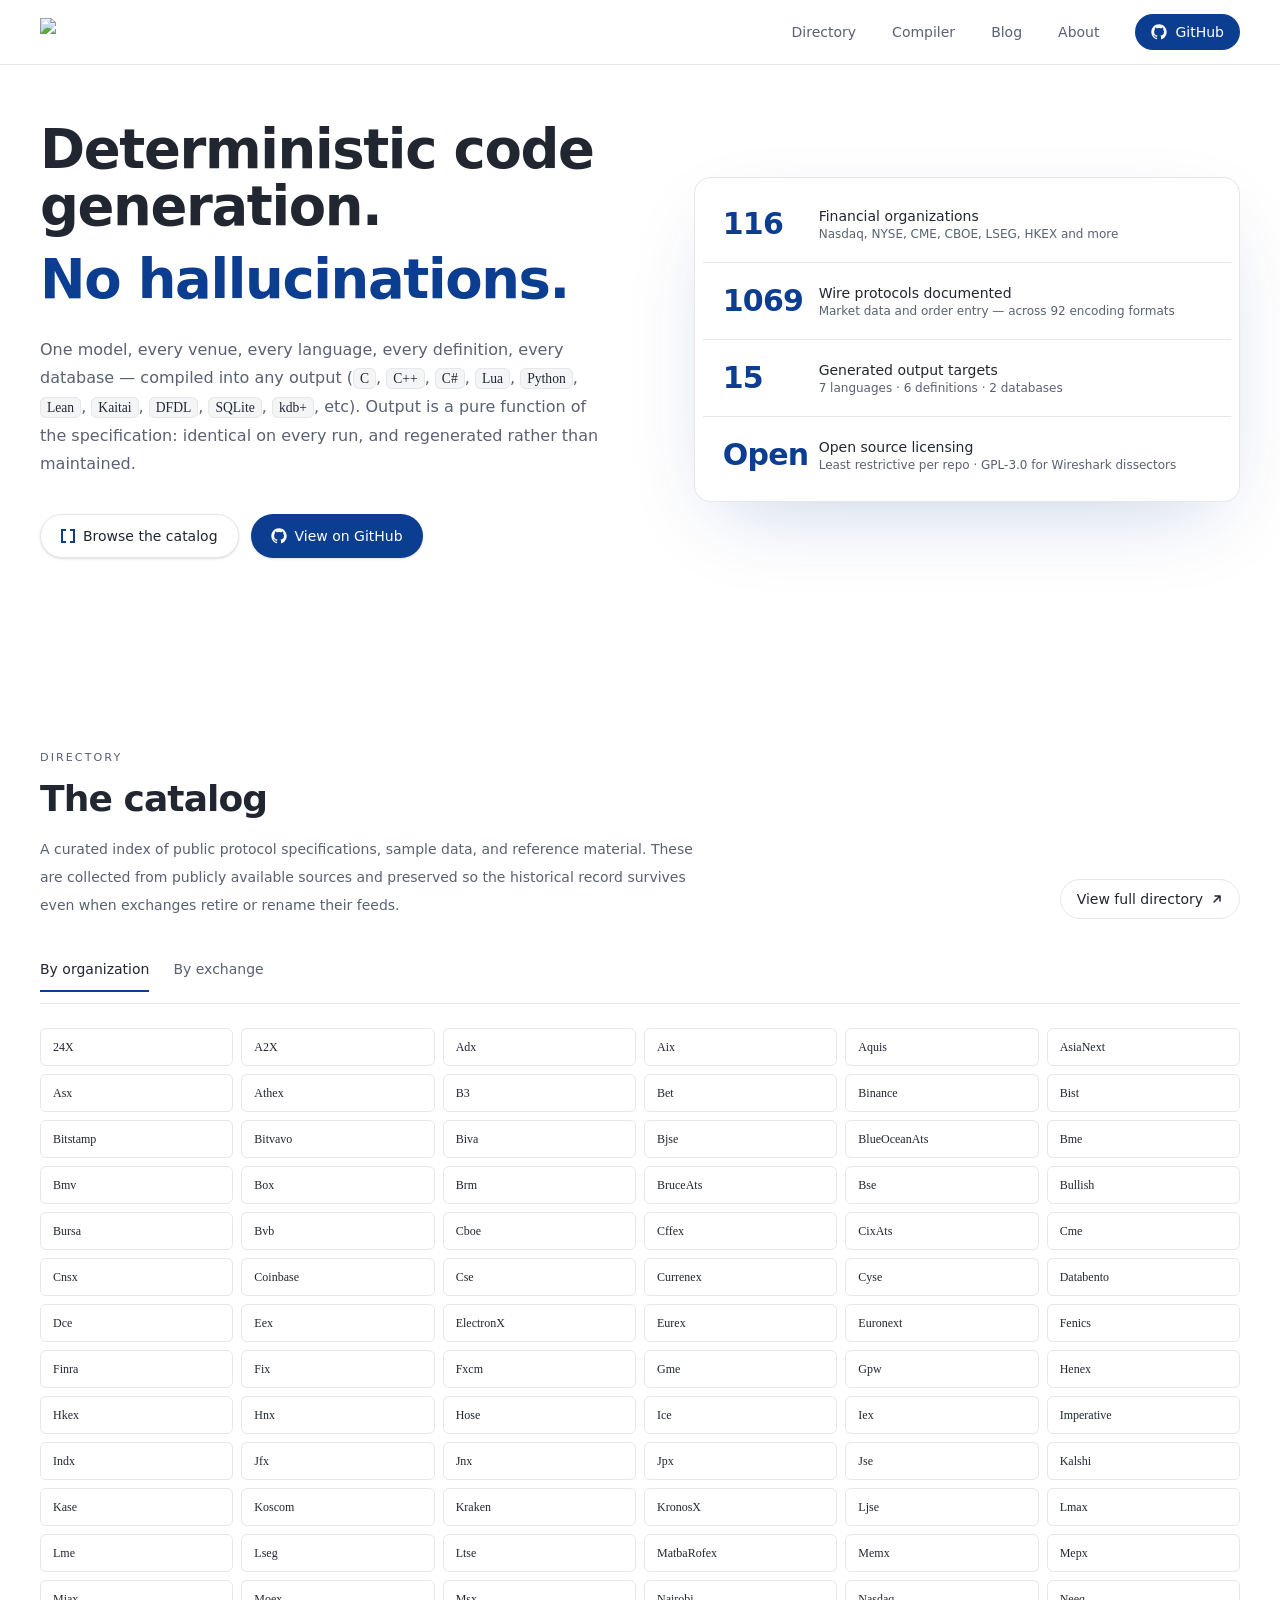
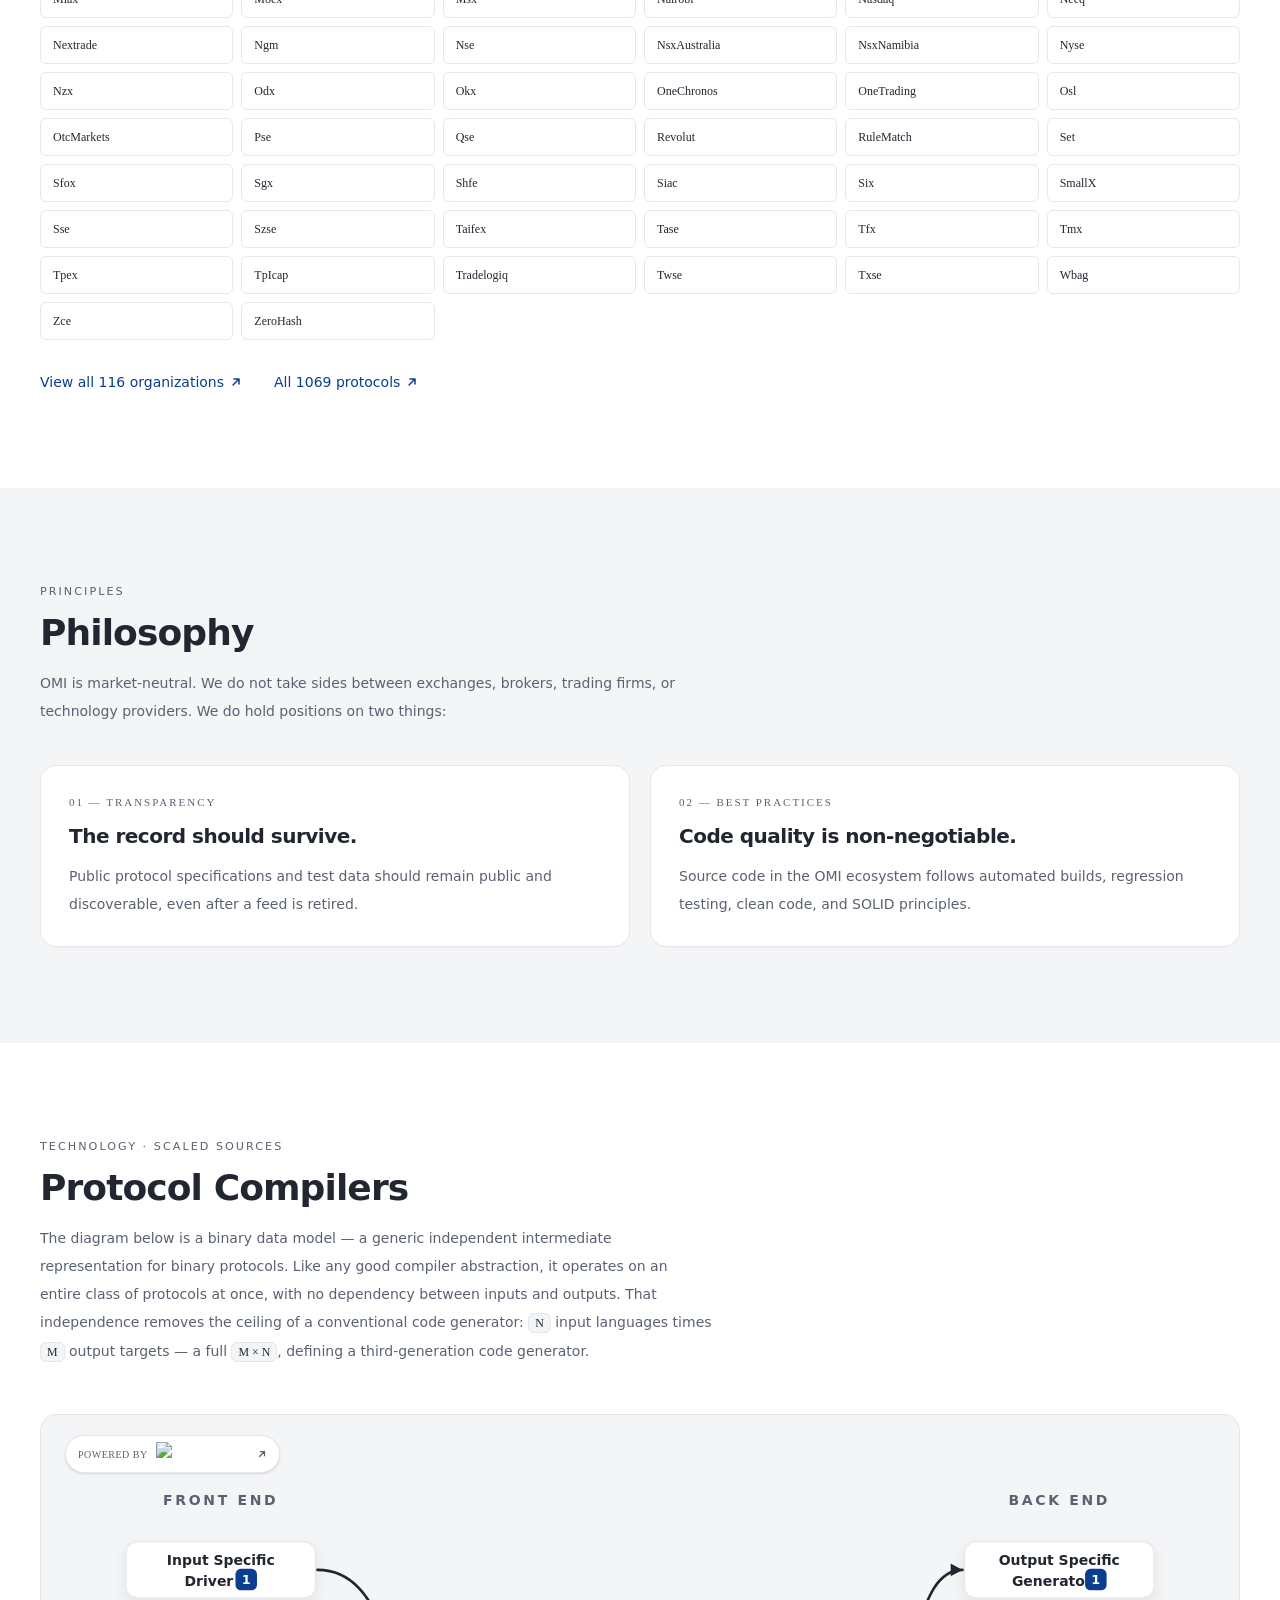
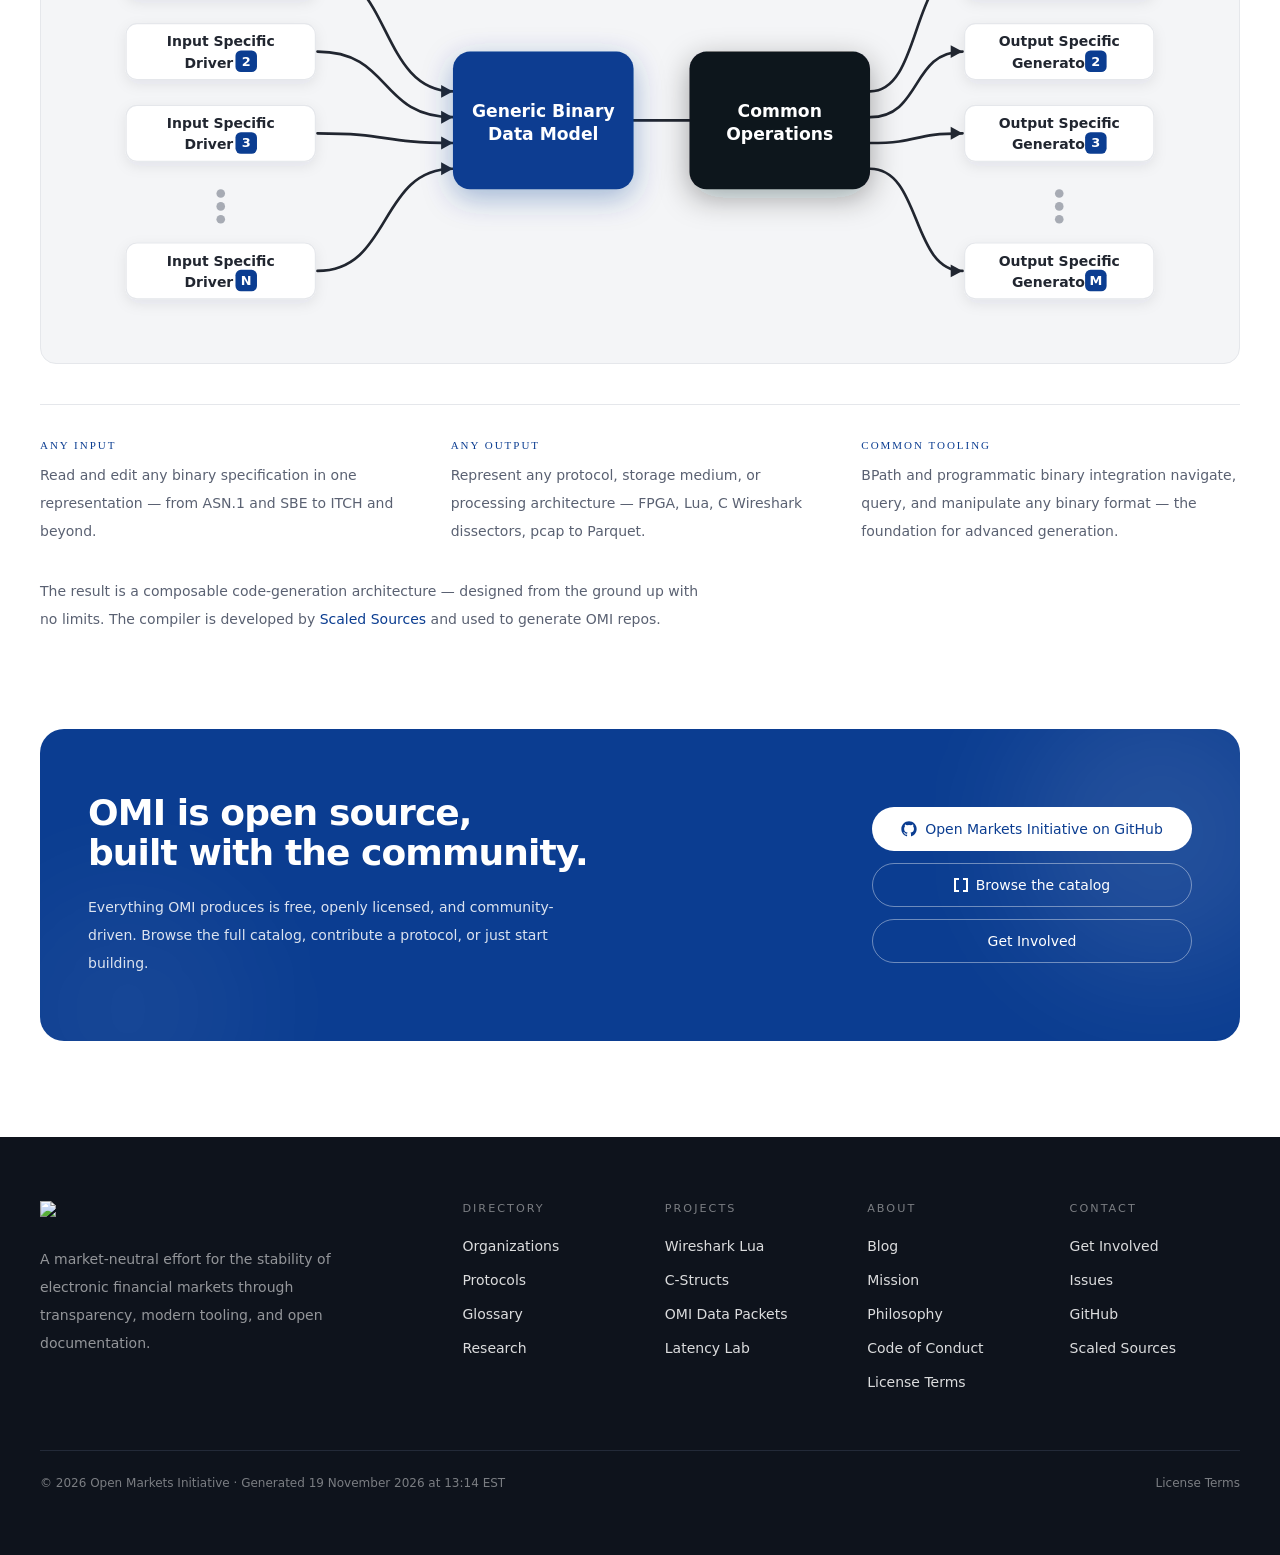
==== commit 8901a804: "Regenerate site Co-Authored-By: Claude Opus 5.5 <noreply@anthropic.com>" ====
--- a/index.html
+++ b/index.html
@@ -1 +1 @@
-<!DOCTYPE html><html lang="en" class="dm_sans_d89fb377-module__B_rulq__variable dm_mono_ed3df95c-module__D4oVwa__variable antialiased"><head><meta charSet="utf-8"/><meta name="viewport" content="width=device-width, initial-scale=1"/><link rel="preload" href="/_next/static/media/36363bfb06833f56-s.p.38hmww4cj4vme.woff2" as="font" crossorigin="" type="font/woff2"/><link rel="preload" href="/_next/static/media/5c285b27cdda1fe8-s.p.2_mbdogr7ni8i.woff2" as="font" crossorigin="" type="font/woff2"/><link rel="preload" href="/_next/static/media/a73419dd2ba2d841-s.p.2yee423r7ahpo.woff2" as="font" crossorigin="" type="font/woff2"/><link rel="preload" as="image" href="/omi-wide-color-light.svg"/><link rel="stylesheet" href="/_next/static/chunks/2i8cto3skgji8.css" data-precedence="next"/><link rel="preload" as="script" fetchPriority="low" href="/_next/static/chunks/3si9o-rgj1z6x.js"/><script src="/_next/static/chunks/15orcrkp-_9ct.js" async=""></script><script src="/_next/static/chunks/2cya-h6pss2j9.js" async=""></script><script src="/_next/static/chunks/0mr0fnckbkr54.js" async=""></script><script src="/_next/static/chunks/turbopack-43yii3-daxx03.js" async=""></script><script src="/_next/static/chunks/05-c3ty_6dwfk.js" async=""></script><script src="/_next/static/chunks/14mrh2-p_w84d.js" async=""></script><script src="/_next/static/chunks/2lwpawsbhyu69.js" async=""></script><meta name="next-size-adjust" content=""/><title>Open Markets Initiative — Democratizing access to modern electronic markets</title><meta name="description" content="A market-neutral effort for the stability of electronic financial markets through transparency, modern tooling, and open documentation."/><link rel="icon" href="/favicon.ico?favicon.0s_ock0-dxoru.ico" sizes="32x32" type="image/x-icon"/><script src="/_next/static/chunks/0cz1d0mv5g_q7.js" noModule=""></script></head><body><div hidden=""><!--$--><!--/$--></div><header class="sticky top-0 z-40 border-b border-border bg-white/85 backdrop-blur"><div class="mx-auto flex h-16 max-w-7xl items-center justify-between px-6 lg:px-10"><a class="flex items-center gap-2" href="/"><img alt="Open Markets Initiative" width="260" height="24" decoding="async" data-nimg="1" class="h-7 w-auto" style="color:transparent" src="/omi-wide-color-light.svg"/></a><nav class="hidden items-center gap-9 md:flex"><a class="text-sm text-ink-muted transition-colors hover:text-ink" href="/#directory">Directory</a><a class="text-sm text-ink-muted transition-colors hover:text-ink" href="/#compiler">Compiler</a><a class="text-sm text-ink-muted transition-colors hover:text-ink" href="/blogs/">Blog</a><a class="text-sm text-ink-muted transition-colors hover:text-ink" href="/#about">About</a><a href="https://github.com/Open-Markets-Initiative" target="_blank" rel="noreferrer" class="inline-flex h-9 items-center gap-2 rounded-full bg-brand px-4 text-sm font-medium text-white transition-colors hover:bg-brand-dark"><svg viewBox="0 0 24 24" fill="currentColor" aria-hidden="true" class="h-4 w-4"><path d="M12 .5C5.65.5.5 5.65.5 12c0 5.08 3.29 9.39 7.86 10.92.58.1.79-.25.79-.56v-2c-3.2.7-3.87-1.37-3.87-1.37-.52-1.34-1.28-1.7-1.28-1.7-1.05-.72.08-.7.08-.7 1.16.08 1.77 1.2 1.77 1.2 1.03 1.77 2.7 1.26 3.36.96.1-.75.4-1.26.74-1.55-2.55-.29-5.24-1.28-5.24-5.7 0-1.26.45-2.29 1.19-3.1-.12-.3-.52-1.48.11-3.08 0 0 .97-.31 3.18 1.18a11 11 0 0 1 5.79 0c2.2-1.49 3.17-1.18 3.17-1.18.63 1.6.23 2.78.11 3.08.74.81 1.19 1.84 1.19 3.1 0 4.43-2.69 5.41-5.25 5.7.41.35.78 1.05.78 2.12v3.14c0 .31.21.67.8.56C20.21 21.38 23.5 17.08 23.5 12c0-6.35-5.15-11.5-11.5-11.5Z"></path></svg>GitHub</a></nav></div></header><main><section class="relative overflow-hidden bg-white"><div class="mx-auto grid max-w-7xl items-center gap-16 px-6 pb-24 pt-10 lg:grid-cols-[1.05fr_1fr] lg:gap-20 lg:px-10 lg:pt-14"><div><h1 class="text-[2.75rem] font-semibold leading-[1.05] tracking-tight text-ink sm:text-5xl lg:text-[3.4rem]">Deterministic code generation.<span class="mt-4 block text-brand">No hallucinations.</span></h1><p class="mt-7 max-w-xl text-base leading-7 text-ink-muted">One model, every venue, every language, every definition, every database — compiled into any output (<code class="rounded-md border border-border bg-surface-muted px-1.5 py-0.5 font-mono text-[0.85em] text-ink">C</code>, <code class="rounded-md border border-border bg-surface-muted px-1.5 py-0.5 font-mono text-[0.85em] text-ink">C++</code>,<!-- --> <code class="rounded-md border border-border bg-surface-muted px-1.5 py-0.5 font-mono text-[0.85em] text-ink">C#</code>, <code class="rounded-md border border-border bg-surface-muted px-1.5 py-0.5 font-mono text-[0.85em] text-ink">Lua</code>,<!-- --> <code class="rounded-md border border-border bg-surface-muted px-1.5 py-0.5 font-mono text-[0.85em] text-ink">Python</code>, <code class="rounded-md border border-border bg-surface-muted px-1.5 py-0.5 font-mono text-[0.85em] text-ink">Lean</code>,<!-- --> <code class="rounded-md border border-border bg-surface-muted px-1.5 py-0.5 font-mono text-[0.85em] text-ink">Kaitai</code>, <code class="rounded-md border border-border bg-surface-muted px-1.5 py-0.5 font-mono text-[0.85em] text-ink">DFDL</code>,<!-- --> <code class="rounded-md border border-border bg-surface-muted px-1.5 py-0.5 font-mono text-[0.85em] text-ink">SQLite</code>, <code class="rounded-md border border-border bg-surface-muted px-1.5 py-0.5 font-mono text-[0.85em] text-ink">kdb+</code>, etc). Output is a pure function of the specification: identical on every run, and regenerated rather than maintained.</p><div class="mt-9 flex flex-wrap items-center gap-3"><a class="inline-flex h-11 items-center gap-2 rounded-full border border-border bg-white px-5 text-sm font-medium text-ink shadow-sm transition-colors hover:border-ink/30 hover:bg-surface-muted" href="/#directory"><svg viewBox="0 0 14 14" fill="currentColor" aria-hidden="true" class="h-3.5 w-3.5 text-brand"><path d="M5 0v2H2v10h3v2H0V0zM9 0h5v14H9v-2h3V2H9z"></path></svg>Browse the catalog</a><a href="https://github.com/Open-Markets-Initiative" target="_blank" rel="noreferrer" class="inline-flex h-11 items-center gap-2 rounded-full bg-brand px-5 text-sm font-medium text-white shadow-sm transition-colors hover:bg-brand-dark"><svg viewBox="0 0 24 24" fill="currentColor" aria-hidden="true" class="h-4 w-4"><path d="M12 .5C5.65.5.5 5.65.5 12c0 5.08 3.29 9.39 7.86 10.92.58.1.79-.25.79-.56v-2c-3.2.7-3.87-1.37-3.87-1.37-.52-1.34-1.28-1.7-1.28-1.7-1.05-.72.08-.7.08-.7 1.16.08 1.77 1.2 1.77 1.2 1.03 1.77 2.7 1.26 3.36.96.1-.75.4-1.26.74-1.55-2.55-.29-5.24-1.28-5.24-5.7 0-1.26.45-2.29 1.19-3.1-.12-.3-.52-1.48.11-3.08 0 0 .97-.31 3.18 1.18a11 11 0 0 1 5.79 0c2.2-1.49 3.17-1.18 3.17-1.18.63 1.6.23 2.78.11 3.08.74.81 1.19 1.84 1.19 3.1 0 4.43-2.69 5.41-5.25 5.7.41.35.78 1.05.78 2.12v3.14c0 .31.21.67.8.56C20.21 21.38 23.5 17.08 23.5 12c0-6.35-5.15-11.5-11.5-11.5Z"></path></svg>View on GitHub</a></div></div><div><div class="rounded-2xl border border-border bg-white p-2 shadow-[0_30px_80px_-30px_rgba(11,61,145,0.25)]"><ul class="divide-y divide-border"><li class="grid grid-cols-[80px_1fr] items-center gap-4 px-5 py-5"><span class="text-3xl font-semibold tracking-tight text-brand">116</span><div><p class="text-sm font-medium text-ink">Financial organizations</p><p class="text-xs text-ink-muted">Nasdaq, NYSE, CME, CBOE, LSEG, HKEX and more</p></div></li><li class="grid grid-cols-[80px_1fr] items-center gap-4 px-5 py-5"><span class="text-3xl font-semibold tracking-tight text-brand">1069</span><div><p class="text-sm font-medium text-ink">Wire protocols documented</p><p class="text-xs text-ink-muted">Market data and order entry — across 92 encoding formats</p></div></li><li class="grid grid-cols-[80px_1fr] items-center gap-4 px-5 py-5"><span class="text-3xl font-semibold tracking-tight text-brand">15</span><div><p class="text-sm font-medium text-ink">Generated output targets</p><p class="text-xs text-ink-muted">7 languages · 6 definitions · 2 databases</p></div></li><li class="grid grid-cols-[80px_1fr] items-center gap-4 px-5 py-5"><span class="text-3xl font-semibold tracking-tight text-brand">Open</span><div><p class="text-sm font-medium text-ink">Open source licensing</p><p class="text-xs text-ink-muted">Least restrictive per repo · GPL-3.0 for Wireshark dissectors</p></div></li></ul></div></div></div></section><section id="directory" class="bg-white py-24"><div class="mx-auto max-w-7xl px-6 lg:px-10"><p class="text-[0.7rem] font-medium uppercase tracking-[0.18em] text-ink-muted">Directory</p><div class="mt-3 flex flex-col gap-6 sm:flex-row sm:items-end sm:justify-between"><div class="max-w-2xl"><h2 class="text-3xl font-semibold tracking-tight text-ink sm:text-4xl">The catalog</h2><p class="mt-4 text-sm leading-7 text-ink-muted">A curated index of public protocol specifications, sample data, and reference material. These are collected from publicly available sources and preserved so the historical record survives even when exchanges retire or rename their feeds.</p></div><a href="https://github.com/Open-Markets-Initiative/Directory" target="_blank" rel="noreferrer" class="inline-flex h-10 shrink-0 items-center gap-2 self-start rounded-full border border-border px-4 text-sm text-ink transition-colors hover:border-ink/30 hover:bg-surface-muted sm:self-end">View full directory <svg viewBox="0 0 12 12" fill="none" stroke="currentColor" stroke-width="1.5" stroke-linecap="round" stroke-linejoin="round" aria-hidden="true" class="h-3 w-3"><path d="M3 9 9 3M4 3h5v5"></path></svg></a></div><div class="mt-10 flex flex-wrap items-center gap-6 border-b border-border pb-3"><button type="button" aria-pressed="true" class="relative pb-3 text-sm font-medium text-ink after:absolute after:inset-x-0 after:-bottom-[1px] after:h-[2px] after:bg-brand">By organization</button><button type="button" aria-pressed="false" class="pb-3 text-sm text-ink-muted transition-colors hover:text-ink">By exchange</button></div><ul class="mt-6 grid grid-cols-2 gap-2 sm:grid-cols-3 md:grid-cols-4 lg:grid-cols-6"><li><a href="https://github.com/Open-Markets-Initiative/Directory/tree/main/Organizations/24X" target="_blank" rel="noreferrer" class="block rounded-md border border-border bg-white px-3 py-2.5 font-mono text-xs text-ink transition-colors hover:border-brand/40 hover:bg-brand/[0.04] hover:text-brand">24X</a></li><li><a href="https://github.com/Open-Markets-Initiative/Directory/tree/main/Organizations/A2X" target="_blank" rel="noreferrer" class="block rounded-md border border-border bg-white px-3 py-2.5 font-mono text-xs text-ink transition-colors hover:border-brand/40 hover:bg-brand/[0.04] hover:text-brand">A2X</a></li><li><a href="https://github.com/Open-Markets-Initiative/Directory/tree/main/Organizations/Adx" target="_blank" rel="noreferrer" class="block rounded-md border border-border bg-white px-3 py-2.5 font-mono text-xs text-ink transition-colors hover:border-brand/40 hover:bg-brand/[0.04] hover:text-brand">Adx</a></li><li><a href="https://github.com/Open-Markets-Initiative/Directory/tree/main/Organizations/Aix" target="_blank" rel="noreferrer" class="block rounded-md border border-border bg-white px-3 py-2.5 font-mono text-xs text-ink transition-colors hover:border-brand/40 hover:bg-brand/[0.04] hover:text-brand">Aix</a></li><li><a href="https://github.com/Open-Markets-Initiative/Directory/tree/main/Organizations/Aquis" target="_blank" rel="noreferrer" class="block rounded-md border border-border bg-white px-3 py-2.5 font-mono text-xs text-ink transition-colors hover:border-brand/40 hover:bg-brand/[0.04] hover:text-brand">Aquis</a></li><li><a href="https://github.com/Open-Markets-Initiative/Directory/tree/main/Organizations/AsiaNext" target="_blank" rel="noreferrer" class="block rounded-md border border-border bg-white px-3 py-2.5 font-mono text-xs text-ink transition-colors hover:border-brand/40 hover:bg-brand/[0.04] hover:text-brand">AsiaNext</a></li><li><a href="https://github.com/Open-Markets-Initiative/Directory/tree/main/Organizations/Asx" target="_blank" rel="noreferrer" class="block rounded-md border border-border bg-white px-3 py-2.5 font-mono text-xs text-ink transition-colors hover:border-brand/40 hover:bg-brand/[0.04] hover:text-brand">Asx</a></li><li><a href="https://github.com/Open-Markets-Initiative/Directory/tree/main/Organizations/Athex" target="_blank" rel="noreferrer" class="block rounded-md border border-border bg-white px-3 py-2.5 font-mono text-xs text-ink transition-colors hover:border-brand/40 hover:bg-brand/[0.04] hover:text-brand">Athex</a></li><li><a href="https://github.com/Open-Markets-Initiative/Directory/tree/main/Organizations/B3" target="_blank" rel="noreferrer" class="block rounded-md border border-border bg-white px-3 py-2.5 font-mono text-xs text-ink transition-colors hover:border-brand/40 hover:bg-brand/[0.04] hover:text-brand">B3</a></li><li><a href="https://github.com/Open-Markets-Initiative/Directory/tree/main/Organizations/Bet" target="_blank" rel="noreferrer" class="block rounded-md border border-border bg-white px-3 py-2.5 font-mono text-xs text-ink transition-colors hover:border-brand/40 hover:bg-brand/[0.04] hover:text-brand">Bet</a></li><li><a href="https://github.com/Open-Markets-Initiative/Directory/tree/main/Organizations/Binance" target="_blank" rel="noreferrer" class="block rounded-md border border-border bg-white px-3 py-2.5 font-mono text-xs text-ink transition-colors hover:border-brand/40 hover:bg-brand/[0.04] hover:text-brand">Binance</a></li><li><a href="https://github.com/Open-Markets-Initiative/Directory/tree/main/Organizations/Bist" target="_blank" rel="noreferrer" class="block rounded-md border border-border bg-white px-3 py-2.5 font-mono text-xs text-ink transition-colors hover:border-brand/40 hover:bg-brand/[0.04] hover:text-brand">Bist</a></li><li><a href="https://github.com/Open-Markets-Initiative/Directory/tree/main/Organizations/Bitstamp" target="_blank" rel="noreferrer" class="block rounded-md border border-border bg-white px-3 py-2.5 font-mono text-xs text-ink transition-colors hover:border-brand/40 hover:bg-brand/[0.04] hover:text-brand">Bitstamp</a></li><li><a href="https://github.com/Open-Markets-Initiative/Directory/tree/main/Organizations/Bitvavo" target="_blank" rel="noreferrer" class="block rounded-md border border-border bg-white px-3 py-2.5 font-mono text-xs text-ink transition-colors hover:border-brand/40 hover:bg-brand/[0.04] hover:text-brand">Bitvavo</a></li><li><a href="https://github.com/Open-Markets-Initiative/Directory/tree/main/Organizations/Biva" target="_blank" rel="noreferrer" class="block rounded-md border border-border bg-white px-3 py-2.5 font-mono text-xs text-ink transition-colors hover:border-brand/40 hover:bg-brand/[0.04] hover:text-brand">Biva</a></li><li><a href="https://github.com/Open-Markets-Initiative/Directory/tree/main/Organizations/Bjse" target="_blank" rel="noreferrer" class="block rounded-md border border-border bg-white px-3 py-2.5 font-mono text-xs text-ink transition-colors hover:border-brand/40 hover:bg-brand/[0.04] hover:text-brand">Bjse</a></li><li><a href="https://github.com/Open-Markets-Initiative/Directory/tree/main/Organizations/BlueOceanAts" target="_blank" rel="noreferrer" class="block rounded-md border border-border bg-white px-3 py-2.5 font-mono text-xs text-ink transition-colors hover:border-brand/40 hover:bg-brand/[0.04] hover:text-brand">BlueOceanAts</a></li><li><a href="https://github.com/Open-Markets-Initiative/Directory/tree/main/Organizations/Bme" target="_blank" rel="noreferrer" class="block rounded-md border border-border bg-white px-3 py-2.5 font-mono text-xs text-ink transition-colors hover:border-brand/40 hover:bg-brand/[0.04] hover:text-brand">Bme</a></li><li><a href="https://github.com/Open-Markets-Initiative/Directory/tree/main/Organizations/Bmv" target="_blank" rel="noreferrer" class="block rounded-md border border-border bg-white px-3 py-2.5 font-mono text-xs text-ink transition-colors hover:border-brand/40 hover:bg-brand/[0.04] hover:text-brand">Bmv</a></li><li><a href="https://github.com/Open-Markets-Initiative/Directory/tree/main/Organizations/Box" target="_blank" rel="noreferrer" class="block rounded-md border border-border bg-white px-3 py-2.5 font-mono text-xs text-ink transition-colors hover:border-brand/40 hover:bg-brand/[0.04] hover:text-brand">Box</a></li><li><a href="https://github.com/Open-Markets-Initiative/Directory/tree/main/Organizations/Brm" target="_blank" rel="noreferrer" class="block rounded-md border border-border bg-white px-3 py-2.5 font-mono text-xs text-ink transition-colors hover:border-brand/40 hover:bg-brand/[0.04] hover:text-brand">Brm</a></li><li><a href="https://github.com/Open-Markets-Initiative/Directory/tree/main/Organizations/BruceAts" target="_blank" rel="noreferrer" class="block rounded-md border border-border bg-white px-3 py-2.5 font-mono text-xs text-ink transition-colors hover:border-brand/40 hover:bg-brand/[0.04] hover:text-brand">BruceAts</a></li><li><a href="https://github.com/Open-Markets-Initiative/Directory/tree/main/Organizations/Bse" target="_blank" rel="noreferrer" class="block rounded-md border border-border bg-white px-3 py-2.5 font-mono text-xs text-ink transition-colors hover:border-brand/40 hover:bg-brand/[0.04] hover:text-brand">Bse</a></li><li><a href="https://github.com/Open-Markets-Initiative/Directory/tree/main/Organizations/Bullish" target="_blank" rel="noreferrer" class="block rounded-md border border-border bg-white px-3 py-2.5 font-mono text-xs text-ink transition-colors hover:border-brand/40 hover:bg-brand/[0.04] hover:text-brand">Bullish</a></li><li><a href="https://github.com/Open-Markets-Initiative/Directory/tree/main/Organizations/Bursa" target="_blank" rel="noreferrer" class="block rounded-md border border-border bg-white px-3 py-2.5 font-mono text-xs text-ink transition-colors hover:border-brand/40 hover:bg-brand/[0.04] hover:text-brand">Bursa</a></li><li><a href="https://github.com/Open-Markets-Initiative/Directory/tree/main/Organizations/Bvb" target="_blank" rel="noreferrer" class="block rounded-md border border-border bg-white px-3 py-2.5 font-mono text-xs text-ink transition-colors hover:border-brand/40 hover:bg-brand/[0.04] hover:text-brand">Bvb</a></li><li><a href="https://github.com/Open-Markets-Initiative/Directory/tree/main/Organizations/Cboe" target="_blank" rel="noreferrer" class="block rounded-md border border-border bg-white px-3 py-2.5 font-mono text-xs text-ink transition-colors hover:border-brand/40 hover:bg-brand/[0.04] hover:text-brand">Cboe</a></li><li><a href="https://github.com/Open-Markets-Initiative/Directory/tree/main/Organizations/Cffex" target="_blank" rel="noreferrer" class="block rounded-md border border-border bg-white px-3 py-2.5 font-mono text-xs text-ink transition-colors hover:border-brand/40 hover:bg-brand/[0.04] hover:text-brand">Cffex</a></li><li><a href="https://github.com/Open-Markets-Initiative/Directory/tree/main/Organizations/CixAts" target="_blank" rel="noreferrer" class="block rounded-md border border-border bg-white px-3 py-2.5 font-mono text-xs text-ink transition-colors hover:border-brand/40 hover:bg-brand/[0.04] hover:text-brand">CixAts</a></li><li><a href="https://github.com/Open-Markets-Initiative/Directory/tree/main/Organizations/Cme" target="_blank" rel="noreferrer" class="block rounded-md border border-border bg-white px-3 py-2.5 font-mono text-xs text-ink transition-colors hover:border-brand/40 hover:bg-brand/[0.04] hover:text-brand">Cme</a></li><li><a href="https://github.com/Open-Markets-Initiative/Directory/tree/main/Organizations/Cnsx" target="_blank" rel="noreferrer" class="block rounded-md border border-border bg-white px-3 py-2.5 font-mono text-xs text-ink transition-colors hover:border-brand/40 hover:bg-brand/[0.04] hover:text-brand">Cnsx</a></li><li><a href="https://github.com/Open-Markets-Initiative/Directory/tree/main/Organizations/Coinbase" target="_blank" rel="noreferrer" class="block rounded-md border border-border bg-white px-3 py-2.5 font-mono text-xs text-ink transition-colors hover:border-brand/40 hover:bg-brand/[0.04] hover:text-brand">Coinbase</a></li><li><a href="https://github.com/Open-Markets-Initiative/Directory/tree/main/Organizations/Cse" target="_blank" rel="noreferrer" class="block rounded-md border border-border bg-white px-3 py-2.5 font-mono text-xs text-ink transition-colors hover:border-brand/40 hover:bg-brand/[0.04] hover:text-brand">Cse</a></li><li><a href="https://github.com/Open-Markets-Initiative/Directory/tree/main/Organizations/Currenex" target="_blank" rel="noreferrer" class="block rounded-md border border-border bg-white px-3 py-2.5 font-mono text-xs text-ink transition-colors hover:border-brand/40 hover:bg-brand/[0.04] hover:text-brand">Currenex</a></li><li><a href="https://github.com/Open-Markets-Initiative/Directory/tree/main/Organizations/Cyse" target="_blank" rel="noreferrer" class="block rounded-md border border-border bg-white px-3 py-2.5 font-mono text-xs text-ink transition-colors hover:border-brand/40 hover:bg-brand/[0.04] hover:text-brand">Cyse</a></li><li><a href="https://github.com/Open-Markets-Initiative/Directory/tree/main/Organizations/Databento" target="_blank" rel="noreferrer" class="block rounded-md border border-border bg-white px-3 py-2.5 font-mono text-xs text-ink transition-colors hover:border-brand/40 hover:bg-brand/[0.04] hover:text-brand">Databento</a></li><li><a href="https://github.com/Open-Markets-Initiative/Directory/tree/main/Organizations/Dce" target="_blank" rel="noreferrer" class="block rounded-md border border-border bg-white px-3 py-2.5 font-mono text-xs text-ink transition-colors hover:border-brand/40 hover:bg-brand/[0.04] hover:text-brand">Dce</a></li><li><a href="https://github.com/Open-Markets-Initiative/Directory/tree/main/Organizations/Eex" target="_blank" rel="noreferrer" class="block rounded-md border border-border bg-white px-3 py-2.5 font-mono text-xs text-ink transition-colors hover:border-brand/40 hover:bg-brand/[0.04] hover:text-brand">Eex</a></li><li><a href="https://github.com/Open-Markets-Initiative/Directory/tree/main/Organizations/ElectronX" target="_blank" rel="noreferrer" class="block rounded-md border border-border bg-white px-3 py-2.5 font-mono text-xs text-ink transition-colors hover:border-brand/40 hover:bg-brand/[0.04] hover:text-brand">ElectronX</a></li><li><a href="https://github.com/Open-Markets-Initiative/Directory/tree/main/Organizations/Eurex" target="_blank" rel="noreferrer" class="block rounded-md border border-border bg-white px-3 py-2.5 font-mono text-xs text-ink transition-colors hover:border-brand/40 hover:bg-brand/[0.04] hover:text-brand">Eurex</a></li><li><a href="https://github.com/Open-Markets-Initiative/Directory/tree/main/Organizations/Euronext" target="_blank" rel="noreferrer" class="block rounded-md border border-border bg-white px-3 py-2.5 font-mono text-xs text-ink transition-colors hover:border-brand/40 hover:bg-brand/[0.04] hover:text-brand">Euronext</a></li><li><a href="https://github.com/Open-Markets-Initiative/Directory/tree/main/Organizations/Fenics" target="_blank" rel="noreferrer" class="block rounded-md border border-border bg-white px-3 py-2.5 font-mono text-xs text-ink transition-colors hover:border-brand/40 hover:bg-brand/[0.04] hover:text-brand">Fenics</a></li><li><a href="https://github.com/Open-Markets-Initiative/Directory/tree/main/Organizations/Finra" target="_blank" rel="noreferrer" class="block rounded-md border border-border bg-white px-3 py-2.5 font-mono text-xs text-ink transition-colors hover:border-brand/40 hover:bg-brand/[0.04] hover:text-brand">Finra</a></li><li><a href="https://github.com/Open-Markets-Initiative/Directory/tree/main/Organizations/Fix" target="_blank" rel="noreferrer" class="block rounded-md border border-border bg-white px-3 py-2.5 font-mono text-xs text-ink transition-colors hover:border-brand/40 hover:bg-brand/[0.04] hover:text-brand">Fix</a></li><li><a href="https://github.com/Open-Markets-Initiative/Directory/tree/main/Organizations/Fxcm" target="_blank" rel="noreferrer" class="block rounded-md border border-border bg-white px-3 py-2.5 font-mono text-xs text-ink transition-colors hover:border-brand/40 hover:bg-brand/[0.04] hover:text-brand">Fxcm</a></li><li><a href="https://github.com/Open-Markets-Initiative/Directory/tree/main/Organizations/Gme" target="_blank" rel="noreferrer" class="block rounded-md border border-border bg-white px-3 py-2.5 font-mono text-xs text-ink transition-colors hover:border-brand/40 hover:bg-brand/[0.04] hover:text-brand">Gme</a></li><li><a href="https://github.com/Open-Markets-Initiative/Directory/tree/main/Organizations/Gpw" target="_blank" rel="noreferrer" class="block rounded-md border border-border bg-white px-3 py-2.5 font-mono text-xs text-ink transition-colors hover:border-brand/40 hover:bg-brand/[0.04] hover:text-brand">Gpw</a></li><li><a href="https://github.com/Open-Markets-Initiative/Directory/tree/main/Organizations/Henex" target="_blank" rel="noreferrer" class="block rounded-md border border-border bg-white px-3 py-2.5 font-mono text-xs text-ink transition-colors hover:border-brand/40 hover:bg-brand/[0.04] hover:text-brand">Henex</a></li><li><a href="https://github.com/Open-Markets-Initiative/Directory/tree/main/Organizations/Hkex" target="_blank" rel="noreferrer" class="block rounded-md border border-border bg-white px-3 py-2.5 font-mono text-xs text-ink transition-colors hover:border-brand/40 hover:bg-brand/[0.04] hover:text-brand">Hkex</a></li><li><a href="https://github.com/Open-Markets-Initiative/Directory/tree/main/Organizations/Hnx" target="_blank" rel="noreferrer" class="block rounded-md border border-border bg-white px-3 py-2.5 font-mono text-xs text-ink transition-colors hover:border-brand/40 hover:bg-brand/[0.04] hover:text-brand">Hnx</a></li><li><a href="https://github.com/Open-Markets-Initiative/Directory/tree/main/Organizations/Hose" target="_blank" rel="noreferrer" class="block rounded-md border border-border bg-white px-3 py-2.5 font-mono text-xs text-ink transition-colors hover:border-brand/40 hover:bg-brand/[0.04] hover:text-brand">Hose</a></li><li><a href="https://github.com/Open-Markets-Initiative/Directory/tree/main/Organizations/Ice" target="_blank" rel="noreferrer" class="block rounded-md border border-border bg-white px-3 py-2.5 font-mono text-xs text-ink transition-colors hover:border-brand/40 hover:bg-brand/[0.04] hover:text-brand">Ice</a></li><li><a href="https://github.com/Open-Markets-Initiative/Directory/tree/main/Organizations/Iex" target="_blank" rel="noreferrer" class="block rounded-md border border-border bg-white px-3 py-2.5 font-mono text-xs text-ink transition-colors hover:border-brand/40 hover:bg-brand/[0.04] hover:text-brand">Iex</a></li><li><a href="https://github.com/Open-Markets-Initiative/Directory/tree/main/Organizations/Imperative" target="_blank" rel="noreferrer" class="block rounded-md border border-border bg-white px-3 py-2.5 font-mono text-xs text-ink transition-colors hover:border-brand/40 hover:bg-brand/[0.04] hover:text-brand">Imperative</a></li><li><a href="https://github.com/Open-Markets-Initiative/Directory/tree/main/Organizations/Indx" target="_blank" rel="noreferrer" class="block rounded-md border border-border bg-white px-3 py-2.5 font-mono text-xs text-ink transition-colors hover:border-brand/40 hover:bg-brand/[0.04] hover:text-brand">Indx</a></li><li><a href="https://github.com/Open-Markets-Initiative/Directory/tree/main/Organizations/Jfx" target="_blank" rel="noreferrer" class="block rounded-md border border-border bg-white px-3 py-2.5 font-mono text-xs text-ink transition-colors hover:border-brand/40 hover:bg-brand/[0.04] hover:text-brand">Jfx</a></li><li><a href="https://github.com/Open-Markets-Initiative/Directory/tree/main/Organizations/Jnx" target="_blank" rel="noreferrer" class="block rounded-md border border-border bg-white px-3 py-2.5 font-mono text-xs text-ink transition-colors hover:border-brand/40 hover:bg-brand/[0.04] hover:text-brand">Jnx</a></li><li><a href="https://github.com/Open-Markets-Initiative/Directory/tree/main/Organizations/Jpx" target="_blank" rel="noreferrer" class="block rounded-md border border-border bg-white px-3 py-2.5 font-mono text-xs text-ink transition-colors hover:border-brand/40 hover:bg-brand/[0.04] hover:text-brand">Jpx</a></li><li><a href="https://github.com/Open-Markets-Initiative/Directory/tree/main/Organizations/Jse" target="_blank" rel="noreferrer" class="block rounded-md border border-border bg-white px-3 py-2.5 font-mono text-xs text-ink transition-colors hover:border-brand/40 hover:bg-brand/[0.04] hover:text-brand">Jse</a></li><li><a href="https://github.com/Open-Markets-Initiative/Directory/tree/main/Organizations/Kalshi" target="_blank" rel="noreferrer" class="block rounded-md border border-border bg-white px-3 py-2.5 font-mono text-xs text-ink transition-colors hover:border-brand/40 hover:bg-brand/[0.04] hover:text-brand">Kalshi</a></li><li><a href="https://github.com/Open-Markets-Initiative/Directory/tree/main/Organizations/Kase" target="_blank" rel="noreferrer" class="block rounded-md border border-border bg-white px-3 py-2.5 font-mono text-xs text-ink transition-colors hover:border-brand/40 hover:bg-brand/[0.04] hover:text-brand">Kase</a></li><li><a href="https://github.com/Open-Markets-Initiative/Directory/tree/main/Organizations/Koscom" target="_blank" rel="noreferrer" class="block rounded-md border border-border bg-white px-3 py-2.5 font-mono text-xs text-ink transition-colors hover:border-brand/40 hover:bg-brand/[0.04] hover:text-brand">Koscom</a></li><li><a href="https://github.com/Open-Markets-Initiative/Directory/tree/main/Organizations/Kraken" target="_blank" rel="noreferrer" class="block rounded-md border border-border bg-white px-3 py-2.5 font-mono text-xs text-ink transition-colors hover:border-brand/40 hover:bg-brand/[0.04] hover:text-brand">Kraken</a></li><li><a href="https://github.com/Open-Markets-Initiative/Directory/tree/main/Organizations/KronosX" target="_blank" rel="noreferrer" class="block rounded-md border border-border bg-white px-3 py-2.5 font-mono text-xs text-ink transition-colors hover:border-brand/40 hover:bg-brand/[0.04] hover:text-brand">KronosX</a></li><li><a href="https://github.com/Open-Markets-Initiative/Directory/tree/main/Organizations/Ljse" target="_blank" rel="noreferrer" class="block rounded-md border border-border bg-white px-3 py-2.5 font-mono text-xs text-ink transition-colors hover:border-brand/40 hover:bg-brand/[0.04] hover:text-brand">Ljse</a></li><li><a href="https://github.com/Open-Markets-Initiative/Directory/tree/main/Organizations/Lmax" target="_blank" rel="noreferrer" class="block rounded-md border border-border bg-white px-3 py-2.5 font-mono text-xs text-ink transition-colors hover:border-brand/40 hover:bg-brand/[0.04] hover:text-brand">Lmax</a></li><li><a href="https://github.com/Open-Markets-Initiative/Directory/tree/main/Organizations/Lme" target="_blank" rel="noreferrer" class="block rounded-md border border-border bg-white px-3 py-2.5 font-mono text-xs text-ink transition-colors hover:border-brand/40 hover:bg-brand/[0.04] hover:text-brand">Lme</a></li><li><a href="https://github.com/Open-Markets-Initiative/Directory/tree/main/Organizations/Lseg" target="_blank" rel="noreferrer" class="block rounded-md border border-border bg-white px-3 py-2.5 font-mono text-xs text-ink transition-colors hover:border-brand/40 hover:bg-brand/[0.04] hover:text-brand">Lseg</a></li><li><a href="https://github.com/Open-Markets-Initiative/Directory/tree/main/Organizations/Ltse" target="_blank" rel="noreferrer" class="block rounded-md border border-border bg-white px-3 py-2.5 font-mono text-xs text-ink transition-colors hover:border-brand/40 hover:bg-brand/[0.04] hover:text-brand">Ltse</a></li><li><a href="https://github.com/Open-Markets-Initiative/Directory/tree/main/Organizations/MatbaRofex" target="_blank" rel="noreferrer" class="block rounded-md border border-border bg-white px-3 py-2.5 font-mono text-xs text-ink transition-colors hover:border-brand/40 hover:bg-brand/[0.04] hover:text-brand">MatbaRofex</a></li><li><a href="https://github.com/Open-Markets-Initiative/Directory/tree/main/Organizations/Memx" target="_blank" rel="noreferrer" class="block rounded-md border border-border bg-white px-3 py-2.5 font-mono text-xs text-ink transition-colors hover:border-brand/40 hover:bg-brand/[0.04] hover:text-brand">Memx</a></li><li><a href="https://github.com/Open-Markets-Initiative/Directory/tree/main/Organizations/Mepx" target="_blank" rel="noreferrer" class="block rounded-md border border-border bg-white px-3 py-2.5 font-mono text-xs text-ink transition-colors hover:border-brand/40 hover:bg-brand/[0.04] hover:text-brand">Mepx</a></li><li><a href="https://github.com/Open-Markets-Initiative/Directory/tree/main/Organizations/Miax" target="_blank" rel="noreferrer" class="block rounded-md border border-border bg-white px-3 py-2.5 font-mono text-xs text-ink transition-colors hover:border-brand/40 hover:bg-brand/[0.04] hover:text-brand">Miax</a></li><li><a href="https://github.com/Open-Markets-Initiative/Directory/tree/main/Organizations/Moex" target="_blank" rel="noreferrer" class="block rounded-md border border-border bg-white px-3 py-2.5 font-mono text-xs text-ink transition-colors hover:border-brand/40 hover:bg-brand/[0.04] hover:text-brand">Moex</a></li><li><a href="https://github.com/Open-Markets-Initiative/Directory/tree/main/Organizations/Msx" target="_blank" rel="noreferrer" class="block rounded-md border border-border bg-white px-3 py-2.5 font-mono text-xs text-ink transition-colors hover:border-brand/40 hover:bg-brand/[0.04] hover:text-brand">Msx</a></li><li><a href="https://github.com/Open-Markets-Initiative/Directory/tree/main/Organizations/Nairobi" target="_blank" rel="noreferrer" class="block rounded-md border border-border bg-white px-3 py-2.5 font-mono text-xs text-ink transition-colors hover:border-brand/40 hover:bg-brand/[0.04] hover:text-brand">Nairobi</a></li><li><a href="https://github.com/Open-Markets-Initiative/Directory/tree/main/Organizations/Nasdaq" target="_blank" rel="noreferrer" class="block rounded-md border border-border bg-white px-3 py-2.5 font-mono text-xs text-ink transition-colors hover:border-brand/40 hover:bg-brand/[0.04] hover:text-brand">Nasdaq</a></li><li><a href="https://github.com/Open-Markets-Initiative/Directory/tree/main/Organizations/Neeq" target="_blank" rel="noreferrer" class="block rounded-md border border-border bg-white px-3 py-2.5 font-mono text-xs text-ink transition-colors hover:border-brand/40 hover:bg-brand/[0.04] hover:text-brand">Neeq</a></li><li><a href="https://github.com/Open-Markets-Initiative/Directory/tree/main/Organizations/Nextrade" target="_blank" rel="noreferrer" class="block rounded-md border border-border bg-white px-3 py-2.5 font-mono text-xs text-ink transition-colors hover:border-brand/40 hover:bg-brand/[0.04] hover:text-brand">Nextrade</a></li><li><a href="https://github.com/Open-Markets-Initiative/Directory/tree/main/Organizations/Ngm" target="_blank" rel="noreferrer" class="block rounded-md border border-border bg-white px-3 py-2.5 font-mono text-xs text-ink transition-colors hover:border-brand/40 hover:bg-brand/[0.04] hover:text-brand">Ngm</a></li><li><a href="https://github.com/Open-Markets-Initiative/Directory/tree/main/Organizations/Nse" target="_blank" rel="noreferrer" class="block rounded-md border border-border bg-white px-3 py-2.5 font-mono text-xs text-ink transition-colors hover:border-brand/40 hover:bg-brand/[0.04] hover:text-brand">Nse</a></li><li><a href="https://github.com/Open-Markets-Initiative/Directory/tree/main/Organizations/NsxAustralia" target="_blank" rel="noreferrer" class="block rounded-md border border-border bg-white px-3 py-2.5 font-mono text-xs text-ink transition-colors hover:border-brand/40 hover:bg-brand/[0.04] hover:text-brand">NsxAustralia</a></li><li><a href="https://github.com/Open-Markets-Initiative/Directory/tree/main/Organizations/NsxNamibia" target="_blank" rel="noreferrer" class="block rounded-md border border-border bg-white px-3 py-2.5 font-mono text-xs text-ink transition-colors hover:border-brand/40 hover:bg-brand/[0.04] hover:text-brand">NsxNamibia</a></li><li><a href="https://github.com/Open-Markets-Initiative/Directory/tree/main/Organizations/Nyse" target="_blank" rel="noreferrer" class="block rounded-md border border-border bg-white px-3 py-2.5 font-mono text-xs text-ink transition-colors hover:border-brand/40 hover:bg-brand/[0.04] hover:text-brand">Nyse</a></li><li><a href="https://github.com/Open-Markets-Initiative/Directory/tree/main/Organizations/Nzx" target="_blank" rel="noreferrer" class="block rounded-md border border-border bg-white px-3 py-2.5 font-mono text-xs text-ink transition-colors hover:border-brand/40 hover:bg-brand/[0.04] hover:text-brand">Nzx</a></li><li><a href="https://github.com/Open-Markets-Initiative/Directory/tree/main/Organizations/Odx" target="_blank" rel="noreferrer" class="block rounded-md border border-border bg-white px-3 py-2.5 font-mono text-xs text-ink transition-colors hover:border-brand/40 hover:bg-brand/[0.04] hover:text-brand">Odx</a></li><li><a href="https://github.com/Open-Markets-Initiative/Directory/tree/main/Organizations/Okx" target="_blank" rel="noreferrer" class="block rounded-md border border-border bg-white px-3 py-2.5 font-mono text-xs text-ink transition-colors hover:border-brand/40 hover:bg-brand/[0.04] hover:text-brand">Okx</a></li><li><a href="https://github.com/Open-Markets-Initiative/Directory/tree/main/Organizations/OneChronos" target="_blank" rel="noreferrer" class="block rounded-md border border-border bg-white px-3 py-2.5 font-mono text-xs text-ink transition-colors hover:border-brand/40 hover:bg-brand/[0.04] hover:text-brand">OneChronos</a></li><li><a href="https://github.com/Open-Markets-Initiative/Directory/tree/main/Organizations/OneTrading" target="_blank" rel="noreferrer" class="block rounded-md border border-border bg-white px-3 py-2.5 font-mono text-xs text-ink transition-colors hover:border-brand/40 hover:bg-brand/[0.04] hover:text-brand">OneTrading</a></li><li><a href="https://github.com/Open-Markets-Initiative/Directory/tree/main/Organizations/Osl" target="_blank" rel="noreferrer" class="block rounded-md border border-border bg-white px-3 py-2.5 font-mono text-xs text-ink transition-colors hover:border-brand/40 hover:bg-brand/[0.04] hover:text-brand">Osl</a></li><li><a href="https://github.com/Open-Markets-Initiative/Directory/tree/main/Organizations/OtcMarkets" target="_blank" rel="noreferrer" class="block rounded-md border border-border bg-white px-3 py-2.5 font-mono text-xs text-ink transition-colors hover:border-brand/40 hover:bg-brand/[0.04] hover:text-brand">OtcMarkets</a></li><li><a href="https://github.com/Open-Markets-Initiative/Directory/tree/main/Organizations/Pse" target="_blank" rel="noreferrer" class="block rounded-md border border-border bg-white px-3 py-2.5 font-mono text-xs text-ink transition-colors hover:border-brand/40 hover:bg-brand/[0.04] hover:text-brand">Pse</a></li><li><a href="https://github.com/Open-Markets-Initiative/Directory/tree/main/Organizations/Qse" target="_blank" rel="noreferrer" class="block rounded-md border border-border bg-white px-3 py-2.5 font-mono text-xs text-ink transition-colors hover:border-brand/40 hover:bg-brand/[0.04] hover:text-brand">Qse</a></li><li><a href="https://github.com/Open-Markets-Initiative/Directory/tree/main/Organizations/Revolut" target="_blank" rel="noreferrer" class="block rounded-md border border-border bg-white px-3 py-2.5 font-mono text-xs text-ink transition-colors hover:border-brand/40 hover:bg-brand/[0.04] hover:text-brand">Revolut</a></li><li><a href="https://github.com/Open-Markets-Initiative/Directory/tree/main/Organizations/RuleMatch" target="_blank" rel="noreferrer" class="block rounded-md border border-border bg-white px-3 py-2.5 font-mono text-xs text-ink transition-colors hover:border-brand/40 hover:bg-brand/[0.04] hover:text-brand">RuleMatch</a></li><li><a href="https://github.com/Open-Markets-Initiative/Directory/tree/main/Organizations/Set" target="_blank" rel="noreferrer" class="block rounded-md border border-border bg-white px-3 py-2.5 font-mono text-xs text-ink transition-colors hover:border-brand/40 hover:bg-brand/[0.04] hover:text-brand">Set</a></li><li><a href="https://github.com/Open-Markets-Initiative/Directory/tree/main/Organizations/Sfox" target="_blank" rel="noreferrer" class="block rounded-md border border-border bg-white px-3 py-2.5 font-mono text-xs text-ink transition-colors hover:border-brand/40 hover:bg-brand/[0.04] hover:text-brand">Sfox</a></li><li><a href="https://github.com/Open-Markets-Initiative/Directory/tree/main/Organizations/Sgx" target="_blank" rel="noreferrer" class="block rounded-md border border-border bg-white px-3 py-2.5 font-mono text-xs text-ink transition-colors hover:border-brand/40 hover:bg-brand/[0.04] hover:text-brand">Sgx</a></li><li><a href="https://github.com/Open-Markets-Initiative/Directory/tree/main/Organizations/Shfe" target="_blank" rel="noreferrer" class="block rounded-md border border-border bg-white px-3 py-2.5 font-mono text-xs text-ink transition-colors hover:border-brand/40 hover:bg-brand/[0.04] hover:text-brand">Shfe</a></li><li><a href="https://github.com/Open-Markets-Initiative/Directory/tree/main/Organizations/Siac" target="_blank" rel="noreferrer" class="block rounded-md border border-border bg-white px-3 py-2.5 font-mono text-xs text-ink transition-colors hover:border-brand/40 hover:bg-brand/[0.04] hover:text-brand">Siac</a></li><li><a href="https://github.com/Open-Markets-Initiative/Directory/tree/main/Organizations/Six" target="_blank" rel="noreferrer" class="block rounded-md border border-border bg-white px-3 py-2.5 font-mono text-xs text-ink transition-colors hover:border-brand/40 hover:bg-brand/[0.04] hover:text-brand">Six</a></li><li><a href="https://github.com/Open-Markets-Initiative/Directory/tree/main/Organizations/SmallX" target="_blank" rel="noreferrer" class="block rounded-md border border-border bg-white px-3 py-2.5 font-mono text-xs text-ink transition-colors hover:border-brand/40 hover:bg-brand/[0.04] hover:text-brand">SmallX</a></li><li><a href="https://github.com/Open-Markets-Initiative/Directory/tree/main/Organizations/Sse" target="_blank" rel="noreferrer" class="block rounded-md border border-border bg-white px-3 py-2.5 font-mono text-xs text-ink transition-colors hover:border-brand/40 hover:bg-brand/[0.04] hover:text-brand">Sse</a></li><li><a href="https://github.com/Open-Markets-Initiative/Directory/tree/main/Organizations/Szse" target="_blank" rel="noreferrer" class="block rounded-md border border-border bg-white px-3 py-2.5 font-mono text-xs text-ink transition-colors hover:border-brand/40 hover:bg-brand/[0.04] hover:text-brand">Szse</a></li><li><a href="https://github.com/Open-Markets-Initiative/Directory/tree/main/Organizations/Taifex" target="_blank" rel="noreferrer" class="block rounded-md border border-border bg-white px-3 py-2.5 font-mono text-xs text-ink transition-colors hover:border-brand/40 hover:bg-brand/[0.04] hover:text-brand">Taifex</a></li><li><a href="https://github.com/Open-Markets-Initiative/Directory/tree/main/Organizations/Tase" target="_blank" rel="noreferrer" class="block rounded-md border border-border bg-white px-3 py-2.5 font-mono text-xs text-ink transition-colors hover:border-brand/40 hover:bg-brand/[0.04] hover:text-brand">Tase</a></li><li><a href="https://github.com/Open-Markets-Initiative/Directory/tree/main/Organizations/Tfx" target="_blank" rel="noreferrer" class="block rounded-md border border-border bg-white px-3 py-2.5 font-mono text-xs text-ink transition-colors hover:border-brand/40 hover:bg-brand/[0.04] hover:text-brand">Tfx</a></li><li><a href="https://github.com/Open-Markets-Initiative/Directory/tree/main/Organizations/Tmx" target="_blank" rel="noreferrer" class="block rounded-md border border-border bg-white px-3 py-2.5 font-mono text-xs text-ink transition-colors hover:border-brand/40 hover:bg-brand/[0.04] hover:text-brand">Tmx</a></li><li><a href="https://github.com/Open-Markets-Initiative/Directory/tree/main/Organizations/Tpex" target="_blank" rel="noreferrer" class="block rounded-md border border-border bg-white px-3 py-2.5 font-mono text-xs text-ink transition-colors hover:border-brand/40 hover:bg-brand/[0.04] hover:text-brand">Tpex</a></li><li><a href="https://github.com/Open-Markets-Initiative/Directory/tree/main/Organizations/TpIcap" target="_blank" rel="noreferrer" class="block rounded-md border border-border bg-white px-3 py-2.5 font-mono text-xs text-ink transition-colors hover:border-brand/40 hover:bg-brand/[0.04] hover:text-brand">TpIcap</a></li><li><a href="https://github.com/Open-Markets-Initiative/Directory/tree/main/Organizations/Tradelogiq" target="_blank" rel="noreferrer" class="block rounded-md border border-border bg-white px-3 py-2.5 font-mono text-xs text-ink transition-colors hover:border-brand/40 hover:bg-brand/[0.04] hover:text-brand">Tradelogiq</a></li><li><a href="https://github.com/Open-Markets-Initiative/Directory/tree/main/Organizations/Twse" target="_blank" rel="noreferrer" class="block rounded-md border border-border bg-white px-3 py-2.5 font-mono text-xs text-ink transition-colors hover:border-brand/40 hover:bg-brand/[0.04] hover:text-brand">Twse</a></li><li><a href="https://github.com/Open-Markets-Initiative/Directory/tree/main/Organizations/Txse" target="_blank" rel="noreferrer" class="block rounded-md border border-border bg-white px-3 py-2.5 font-mono text-xs text-ink transition-colors hover:border-brand/40 hover:bg-brand/[0.04] hover:text-brand">Txse</a></li><li><a href="https://github.com/Open-Markets-Initiative/Directory/tree/main/Organizations/Wbag" target="_blank" rel="noreferrer" class="block rounded-md border border-border bg-white px-3 py-2.5 font-mono text-xs text-ink transition-colors hover:border-brand/40 hover:bg-brand/[0.04] hover:text-brand">Wbag</a></li><li><a href="https://github.com/Open-Markets-Initiative/Directory/tree/main/Organizations/Zce" target="_blank" rel="noreferrer" class="block rounded-md border border-border bg-white px-3 py-2.5 font-mono text-xs text-ink transition-colors hover:border-brand/40 hover:bg-brand/[0.04] hover:text-brand">Zce</a></li><li><a href="https://github.com/Open-Markets-Initiative/Directory/tree/main/Organizations/ZeroHash" target="_blank" rel="noreferrer" class="block rounded-md border border-border bg-white px-3 py-2.5 font-mono text-xs text-ink transition-colors hover:border-brand/40 hover:bg-brand/[0.04] hover:text-brand">ZeroHash</a></li></ul><div class="mt-8 flex flex-wrap gap-x-8 gap-y-2"><a href="https://github.com/Open-Markets-Initiative/Directory" target="_blank" rel="noreferrer" class="inline-flex items-center gap-1.5 text-sm font-medium text-brand hover:text-brand-dark">View all <!-- -->116<!-- --> organizations<!-- --> <svg viewBox="0 0 12 12" fill="none" stroke="currentColor" stroke-width="1.5" stroke-linecap="round" stroke-linejoin="round" aria-hidden="true" class="h-3 w-3"><path d="M3 9 9 3M4 3h5v5"></path></svg></a><a href="https://github.com/Open-Markets-Initiative/Directory/tree/main/Protocols" target="_blank" rel="noreferrer" class="inline-flex items-center gap-1.5 text-sm font-medium text-brand hover:text-brand-dark">All <!-- -->1069<!-- --> protocols<!-- --> <svg viewBox="0 0 12 12" fill="none" stroke="currentColor" stroke-width="1.5" stroke-linecap="round" stroke-linejoin="round" aria-hidden="true" class="h-3 w-3"><path d="M3 9 9 3M4 3h5v5"></path></svg></a></div></div></section><section id="about" class="bg-surface-muted py-24"><div class="mx-auto max-w-7xl px-6 lg:px-10"><p class="text-[0.7rem] font-medium uppercase tracking-[0.18em] text-ink-muted">Principles</p><h2 class="mt-3 text-3xl font-semibold tracking-tight text-ink sm:text-4xl">Philosophy</h2><p class="mt-4 max-w-2xl text-sm leading-7 text-ink-muted">OMI is market-neutral. We do not take sides between exchanges, brokers, trading firms, or technology providers. We do hold positions on two things:</p><div class="mt-10 grid gap-5 md:grid-cols-2"><article class="rounded-2xl border border-border bg-white p-7 shadow-[0_1px_0_rgba(0,0,0,0.02)]"><p class="font-mono text-[11px] uppercase tracking-[0.18em] text-ink-muted">01<!-- --> — <!-- -->Transparency</p><h3 class="mt-3 text-xl font-semibold tracking-tight text-ink">The record should survive.</h3><p class="mt-3 text-sm leading-7 text-ink-muted">Public protocol specifications and test data should remain public and discoverable, even after a feed is retired.</p></article><article class="rounded-2xl border border-border bg-white p-7 shadow-[0_1px_0_rgba(0,0,0,0.02)]"><p class="font-mono text-[11px] uppercase tracking-[0.18em] text-ink-muted">02<!-- --> — <!-- -->Best practices</p><h3 class="mt-3 text-xl font-semibold tracking-tight text-ink">Code quality is non-negotiable.</h3><p class="mt-3 text-sm leading-7 text-ink-muted">Source code in the OMI ecosystem follows automated builds, regression testing, clean code, and SOLID principles.</p></article></div></div></section><section id="compiler" class="bg-white py-24"><div class="mx-auto max-w-7xl px-6 lg:px-10"><p class="text-[0.7rem] font-medium uppercase tracking-[0.18em] text-ink-muted">Technology · Scaled Sources</p><h2 class="mt-3 text-3xl font-semibold tracking-tight text-ink sm:text-4xl">Protocol Compilers</h2><p class="mt-4 max-w-2xl text-sm leading-7 text-ink-muted">The diagram below is a binary data model — a generic independent intermediate representation for binary protocols. Like any good compiler abstraction, it operates on an entire class of protocols at once, with no dependency between inputs and outputs. That independence removes the ceiling of a conventional code generator:<!-- --> <code class="rounded-md border border-border bg-surface-muted px-1.5 py-0.5 font-mono text-[0.85em] text-ink">N</code> input languages times<!-- --> <code class="rounded-md border border-border bg-surface-muted px-1.5 py-0.5 font-mono text-[0.85em] text-ink">M</code> output targets — a full<!-- --> <code class="rounded-md border border-border bg-surface-muted px-1.5 py-0.5 font-mono text-[0.85em] text-ink">M × N</code>, defining a third-generation code generator.</p><div class="relative mt-12 rounded-2xl border border-border bg-surface-muted p-6 sm:p-10"><a href="https://scaledsources.com" target="_blank" rel="noreferrer" class="group absolute left-4 top-3 inline-flex items-center gap-2 rounded-full border border-border bg-white px-3 py-1.5 font-mono text-[10px] uppercase tracking-wider text-ink-muted shadow-sm transition-colors hover:border-brand hover:text-brand sm:left-6 sm:top-5">Powered by<img alt="Scaled Sources" loading="lazy" width="155" height="40" decoding="async" data-nimg="1" class="h-6 w-auto" style="color:transparent" src="/scaled-sources-wordmark.svg"/><svg viewBox="0 0 12 12" fill="none" stroke="currentColor" stroke-width="1.5" stroke-linecap="round" stroke-linejoin="round" aria-hidden="true" class="h-2.5 w-2.5 transition-transform group-hover:translate-x-0.5 group-hover:-translate-y-0.5"><path d="M3 9 9 3M4 3h5v5"></path></svg></a><svg viewBox="0 0 1040 420" class="mt-4 h-auto w-full" role="img" aria-labelledby="pipeline-title pipeline-desc"><title id="pipeline-title">Generic independent intermediate representation</title><desc id="pipeline-desc">Input-specific drivers normalize venue specifications into a generic binary data model; common operations then drive output-specific generators for each target language.</desc><defs><filter id="cardShadow" x="-20%" y="-20%" width="140%" height="160%"><feDropShadow dx="0" dy="4" stdDeviation="6" flood-color="#212630" flood-opacity="0.08"></feDropShadow></filter><filter id="brandShadow" x="-40%" y="-40%" width="180%" height="200%"><feDropShadow dx="0" dy="8" stdDeviation="14" flood-color="#0b3d91" flood-opacity="0.35"></feDropShadow></filter><filter id="darkShadow" x="-40%" y="-40%" width="180%" height="200%"><feDropShadow dx="0" dy="8" stdDeviation="14" flood-color="#0e131c" flood-opacity="0.35"></feDropShadow></filter></defs><text x="130" y="32" text-anchor="middle" font-size="13" font-weight="700" letter-spacing="2.5" fill="#5a6172">FRONT END</text><text x="910" y="32" text-anchor="middle" font-size="13" font-weight="700" letter-spacing="2.5" fill="#5a6172">BACK END</text><g><path d="M 220 92 C 289.3 92, 276.7 205, 346 205" fill="none" stroke="#212630" stroke-width="2.5" stroke-linecap="round"></path><path d="M 346 205 l -11 -6 l 0 12 z" fill="#212630"></path></g><g><path d="M 220 168 C 289.3 168, 276.7 229, 346 229" fill="none" stroke="#212630" stroke-width="2.5" stroke-linecap="round"></path><path d="M 346 229 l -11 -6 l 0 12 z" fill="#212630"></path></g><g><path d="M 220 244 C 289.3 244, 276.7 253, 346 253" fill="none" stroke="#212630" stroke-width="2.5" stroke-linecap="round"></path><path d="M 346 253 l -11 -6 l 0 12 z" fill="#212630"></path></g><g><path d="M 220 372 C 289.3 372, 276.7 277, 346 277" fill="none" stroke="#212630" stroke-width="2.5" stroke-linecap="round"></path><path d="M 346 277 l -11 -6 l 0 12 z" fill="#212630"></path></g><g><path d="M 514 232 H 566" fill="none" stroke="#212630" stroke-width="2.5" stroke-linecap="round"></path><path d="M 232 566 l -11 -6 l 0 12 z" fill="#212630"></path></g><g><path d="M 734 205 C 782 205, 772 92, 820 92" fill="none" stroke="#212630" stroke-width="2.5" stroke-linecap="round"></path><path d="M 820 92 l -11 -6 l 0 12 z" fill="#212630"></path></g><g><path d="M 734 229 C 782 229, 772 168, 820 168" fill="none" stroke="#212630" stroke-width="2.5" stroke-linecap="round"></path><path d="M 820 168 l -11 -6 l 0 12 z" fill="#212630"></path></g><g><path d="M 734 253 C 782 253, 772 244, 820 244" fill="none" stroke="#212630" stroke-width="2.5" stroke-linecap="round"></path><path d="M 820 244 l -11 -6 l 0 12 z" fill="#212630"></path></g><g><path d="M 734 277 C 782 277, 772 372, 820 372" fill="none" stroke="#212630" stroke-width="2.5" stroke-linecap="round"></path><path d="M 820 372 l -11 -6 l 0 12 z" fill="#212630"></path></g><g><rect x="346" y="168" width="168" height="128" rx="16" fill="#0b3d91" filter="url(#brandShadow)"></rect><text x="430" y="229" text-anchor="middle" font-size="16" font-weight="700" fill="#ffffff">Generic Binary</text><text x="430" y="250" text-anchor="middle" font-size="16" font-weight="700" fill="#ffffff">Data Model</text></g><g><rect x="566" y="168" width="168" height="128" rx="16" fill="#0e131c" filter="url(#darkShadow)"></rect><text x="650" y="229" text-anchor="middle" font-size="16" font-weight="700" fill="#ffffff">Common</text><text x="650" y="250" text-anchor="middle" font-size="16" font-weight="700" fill="#ffffff">Operations</text></g><g><rect x="42" y="66" width="176" height="52" rx="10" fill="#ffffff" stroke="#e5e7eb" stroke-width="1" filter="url(#cardShadow)"></rect><text x="130" y="87" text-anchor="middle" font-size="13" font-weight="600" fill="#212630">Input Specific</text><text x="96.3" y="107" font-size="13" font-weight="600" fill="#212630">Driver</text><rect x="143.7" y="91" width="20" height="20" rx="5" fill="#0b3d91"></rect><text x="153.7" y="105" text-anchor="middle" font-size="12" font-weight="700" fill="#ffffff">1</text></g><g><rect x="42" y="142" width="176" height="52" rx="10" fill="#ffffff" stroke="#e5e7eb" stroke-width="1" filter="url(#cardShadow)"></rect><text x="130" y="163" text-anchor="middle" font-size="13" font-weight="600" fill="#212630">Input Specific</text><text x="96.3" y="183" font-size="13" font-weight="600" fill="#212630">Driver</text><rect x="143.7" y="167" width="20" height="20" rx="5" fill="#0b3d91"></rect><text x="153.7" y="181" text-anchor="middle" font-size="12" font-weight="700" fill="#ffffff">2</text></g><g><rect x="42" y="218" width="176" height="52" rx="10" fill="#ffffff" stroke="#e5e7eb" stroke-width="1" filter="url(#cardShadow)"></rect><text x="130" y="239" text-anchor="middle" font-size="13" font-weight="600" fill="#212630">Input Specific</text><text x="96.3" y="259" font-size="13" font-weight="600" fill="#212630">Driver</text><rect x="143.7" y="243" width="20" height="20" rx="5" fill="#0b3d91"></rect><text x="153.7" y="257" text-anchor="middle" font-size="12" font-weight="700" fill="#ffffff">3</text></g><g><rect x="42" y="346" width="176" height="52" rx="10" fill="#ffffff" stroke="#e5e7eb" stroke-width="1" filter="url(#cardShadow)"></rect><text x="130" y="367" text-anchor="middle" font-size="13" font-weight="600" fill="#212630">Input Specific</text><text x="96.3" y="387" font-size="13" font-weight="600" fill="#212630">Driver</text><rect x="143.7" y="371" width="20" height="20" rx="5" fill="#0b3d91"></rect><text x="153.7" y="385" text-anchor="middle" font-size="12" font-weight="700" fill="#ffffff">N</text></g><g><rect x="822" y="66" width="176" height="52" rx="10" fill="#ffffff" stroke="#e5e7eb" stroke-width="1" filter="url(#cardShadow)"></rect><text x="910" y="87" text-anchor="middle" font-size="13" font-weight="600" fill="#212630">Output Specific</text><text x="865.95" y="107" font-size="13" font-weight="600" fill="#212630">Generator</text><rect x="934.0500000000001" y="91" width="20" height="20" rx="5" fill="#0b3d91"></rect><text x="944.0500000000001" y="105" text-anchor="middle" font-size="12" font-weight="700" fill="#ffffff">1</text></g><g><rect x="822" y="142" width="176" height="52" rx="10" fill="#ffffff" stroke="#e5e7eb" stroke-width="1" filter="url(#cardShadow)"></rect><text x="910" y="163" text-anchor="middle" font-size="13" font-weight="600" fill="#212630">Output Specific</text><text x="865.95" y="183" font-size="13" font-weight="600" fill="#212630">Generator</text><rect x="934.0500000000001" y="167" width="20" height="20" rx="5" fill="#0b3d91"></rect><text x="944.0500000000001" y="181" text-anchor="middle" font-size="12" font-weight="700" fill="#ffffff">2</text></g><g><rect x="822" y="218" width="176" height="52" rx="10" fill="#ffffff" stroke="#e5e7eb" stroke-width="1" filter="url(#cardShadow)"></rect><text x="910" y="239" text-anchor="middle" font-size="13" font-weight="600" fill="#212630">Output Specific</text><text x="865.95" y="259" font-size="13" font-weight="600" fill="#212630">Generator</text><rect x="934.0500000000001" y="243" width="20" height="20" rx="5" fill="#0b3d91"></rect><text x="944.0500000000001" y="257" text-anchor="middle" font-size="12" font-weight="700" fill="#ffffff">3</text></g><g><rect x="822" y="346" width="176" height="52" rx="10" fill="#ffffff" stroke="#e5e7eb" stroke-width="1" filter="url(#cardShadow)"></rect><text x="910" y="367" text-anchor="middle" font-size="13" font-weight="600" fill="#212630">Output Specific</text><text x="865.95" y="387" font-size="13" font-weight="600" fill="#212630">Generator</text><rect x="934.0500000000001" y="371" width="20" height="20" rx="5" fill="#0b3d91"></rect><text x="944.0500000000001" y="385" text-anchor="middle" font-size="12" font-weight="700" fill="#ffffff">M</text></g><circle cx="130" cy="300" r="4" fill="#5a6172" fill-opacity="0.5"></circle><circle cx="130" cy="312" r="4" fill="#5a6172" fill-opacity="0.5"></circle><circle cx="130" cy="324" r="4" fill="#5a6172" fill-opacity="0.5"></circle><circle cx="910" cy="300" r="4" fill="#5a6172" fill-opacity="0.5"></circle><circle cx="910" cy="312" r="4" fill="#5a6172" fill-opacity="0.5"></circle><circle cx="910" cy="324" r="4" fill="#5a6172" fill-opacity="0.5"></circle></svg></div><div class="mt-10 grid gap-8 border-t border-border pt-8 sm:grid-cols-3"><div><p class="font-mono text-[11px] uppercase tracking-[0.18em] text-brand">Any input</p><p class="mt-2 text-sm leading-7 text-ink-muted">Read and edit any binary specification in one representation — from ASN.1 and SBE to ITCH and beyond.</p></div><div><p class="font-mono text-[11px] uppercase tracking-[0.18em] text-brand">Any output</p><p class="mt-2 text-sm leading-7 text-ink-muted">Represent any protocol, storage medium, or processing architecture — FPGA, Lua, C Wireshark dissectors, pcap to Parquet.</p></div><div><p class="font-mono text-[11px] uppercase tracking-[0.18em] text-brand">Common tooling</p><p class="mt-2 text-sm leading-7 text-ink-muted">BPath and programmatic binary integration navigate, query, and manipulate any binary format — the foundation for advanced generation.</p></div></div><p class="mt-8 max-w-2xl text-sm leading-7 text-ink-muted">The result is a composable code-generation architecture — designed from the ground up with no limits. The compiler is developed by<!-- --> <a href="https://scaledsources.com" target="_blank" rel="noreferrer" class="font-medium text-brand hover:text-brand-dark">Scaled Sources</a> <!-- -->and used to generate OMI repos.</p></div></section><section class="bg-white pb-24 "><div class="mx-auto max-w-7xl px-6 lg:px-10"><div class="relative overflow-hidden rounded-3xl bg-brand px-8 py-14 text-white sm:px-12 sm:py-16"><div aria-hidden="true" class="pointer-events-none absolute -right-16 -top-10 h-72 w-72 rounded-full bg-white/10 blur-3xl"></div><div aria-hidden="true" class="pointer-events-none absolute -bottom-24 -left-10 h-64 w-64 rounded-full bg-white/5 blur-3xl"></div><div class="relative grid items-center gap-10 lg:grid-cols-[1.1fr_1fr]"><div><h2 class="text-3xl font-semibold tracking-tight sm:text-4xl">OMI is open source,<br/>built with the community.</h2><p class="mt-5 max-w-lg text-sm leading-7 text-white/85">Everything OMI produces is free, openly licensed, and community-driven. Browse the full catalog, contribute a protocol, or just start building.</p></div><div class="flex flex-col items-stretch gap-3 lg:w-80 lg:justify-self-end"><a href="https://github.com/Open-Markets-Initiative" target="_blank" rel="noreferrer" class="inline-flex h-11 w-full max-w-sm items-center justify-center gap-2 rounded-full bg-white px-5 text-sm font-medium text-brand transition-colors hover:bg-white/90"><svg viewBox="0 0 24 24" fill="currentColor" aria-hidden="true" class="h-4 w-4"><path d="M12 .5C5.65.5.5 5.65.5 12c0 5.08 3.29 9.39 7.86 10.92.58.1.79-.25.79-.56v-2c-3.2.7-3.87-1.37-3.87-1.37-.52-1.34-1.28-1.7-1.28-1.7-1.05-.72.08-.7.08-.7 1.16.08 1.77 1.2 1.77 1.2 1.03 1.77 2.7 1.26 3.36.96.1-.75.4-1.26.74-1.55-2.55-.29-5.24-1.28-5.24-5.7 0-1.26.45-2.29 1.19-3.1-.12-.3-.52-1.48.11-3.08 0 0 .97-.31 3.18 1.18a11 11 0 0 1 5.79 0c2.2-1.49 3.17-1.18 3.17-1.18.63 1.6.23 2.78.11 3.08.74.81 1.19 1.84 1.19 3.1 0 4.43-2.69 5.41-5.25 5.7.41.35.78 1.05.78 2.12v3.14c0 .31.21.67.8.56C20.21 21.38 23.5 17.08 23.5 12c0-6.35-5.15-11.5-11.5-11.5Z"></path></svg>Open Markets Initiative on GitHub</a><a class="inline-flex h-11 w-full max-w-sm items-center justify-center gap-2 rounded-full border border-white/40 px-5 text-sm font-medium text-white transition-colors hover:bg-white/10" href="/#directory"><svg viewBox="0 0 14 14" fill="currentColor" aria-hidden="true" class="h-3.5 w-3.5"><path d="M5 0v2H2v10h3v2H0V0zM9 0h5v14H9v-2h3V2H9z"></path></svg>Browse the catalog</a><a href="https://docs.google.com/forms/d/e/1FAIpQLSfwDeAPZYVrH0HzZsr7Yliy6OI7CuiSVox1f_ygNFf1UwZuqQ/viewform" target="_blank" rel="noreferrer" class="inline-flex h-11 w-full max-w-sm items-center justify-center gap-2 rounded-full border border-white/40 px-5 text-sm font-medium text-white transition-colors hover:bg-white/10">Get Involved</a></div></div></div></div></section></main><footer class="bg-surface-dark py-16 text-white"><div class="mx-auto max-w-7xl px-6 lg:px-10"><div class="grid gap-12 lg:grid-cols-[1.3fr_2.7fr]"><div><img alt="Open Markets Initiative" loading="lazy" width="220" height="20" decoding="async" data-nimg="1" class="h-6 w-auto" style="color:transparent" src="/omi-wide-white.svg"/><p class="mt-5 max-w-xs text-sm leading-7 text-white/55">A market-neutral effort for the stability of electronic financial markets through transparency, modern tooling, and open documentation.</p></div><div class="grid grid-cols-2 gap-8 sm:grid-cols-4"><div><p class="text-[0.7rem] font-medium uppercase tracking-[0.18em] text-white/45">Directory</p><ul class="mt-4 space-y-2.5"><li><a href="https://github.com/Open-Markets-Initiative/Directory/tree/main/Organizations" target="_blank" rel="noreferrer" class="text-sm text-white/85 transition-colors hover:text-white">Organizations</a></li><li><a href="https://github.com/Open-Markets-Initiative/Directory/tree/main/Protocols" target="_blank" rel="noreferrer" class="text-sm text-white/85 transition-colors hover:text-white">Protocols</a></li><li><a href="https://github.com/Open-Markets-Initiative/Directory/tree/main/Glossary" target="_blank" rel="noreferrer" class="text-sm text-white/85 transition-colors hover:text-white">Glossary</a></li><li><a href="https://github.com/Open-Markets-Initiative/Directory/tree/main/Research" target="_blank" rel="noreferrer" class="text-sm text-white/85 transition-colors hover:text-white">Research</a></li></ul></div><div><p class="text-[0.7rem] font-medium uppercase tracking-[0.18em] text-white/45">Projects</p><ul class="mt-4 space-y-2.5"><li><a href="https://github.com/Open-Markets-Initiative/omi-wireshark-lua" target="_blank" rel="noreferrer" class="text-sm text-white/85 transition-colors hover:text-white">Wireshark Lua</a></li><li><a href="https://github.com/Open-Markets-Initiative/c-structs" target="_blank" rel="noreferrer" class="text-sm text-white/85 transition-colors hover:text-white">C-Structs</a></li><li><a href="https://github.com/Open-Markets-Initiative/omi-data-packets" target="_blank" rel="noreferrer" class="text-sm text-white/85 transition-colors hover:text-white">OMI Data Packets</a></li><li><a href="https://github.com/Open-Markets-Initiative/latency-lab" target="_blank" rel="noreferrer" class="text-sm text-white/85 transition-colors hover:text-white">Latency Lab</a></li></ul></div><div><p class="text-[0.7rem] font-medium uppercase tracking-[0.18em] text-white/45">About</p><ul class="mt-4 space-y-2.5"><li><a class="text-sm text-white/85 transition-colors hover:text-white" href="/blogs/">Blog</a></li><li><a href="https://github.com/Open-Markets-Initiative/Directory/tree/main/About" target="_blank" rel="noreferrer" class="text-sm text-white/85 transition-colors hover:text-white">Mission</a></li><li><a href="https://github.com/Open-Markets-Initiative/Directory/blob/main/About/ReadMe.md" target="_blank" rel="noreferrer" class="text-sm text-white/85 transition-colors hover:text-white">Philosophy</a></li><li><a href="https://github.com/Open-Markets-Initiative/Directory/blob/main/About/Conduct.md" target="_blank" rel="noreferrer" class="text-sm text-white/85 transition-colors hover:text-white">Code of Conduct</a></li><li><a href="https://github.com/Open-Markets-Initiative/Directory/tree/main/About/License" target="_blank" rel="noreferrer" class="text-sm text-white/85 transition-colors hover:text-white">License Terms</a></li></ul></div><div><p class="text-[0.7rem] font-medium uppercase tracking-[0.18em] text-white/45">Contact</p><ul class="mt-4 space-y-2.5"><li><a href="https://docs.google.com/forms/d/e/1FAIpQLSfwDeAPZYVrH0HzZsr7Yliy6OI7CuiSVox1f_ygNFf1UwZuqQ/viewform" target="_blank" rel="noreferrer" class="text-sm text-white/85 transition-colors hover:text-white">Get Involved</a></li><li><a href="https://github.com/Open-Markets-Initiative/Directory/issues" target="_blank" rel="noreferrer" class="text-sm text-white/85 transition-colors hover:text-white">Issues</a></li><li><a href="https://github.com/Open-Markets-Initiative" target="_blank" rel="noreferrer" class="text-sm text-white/85 transition-colors hover:text-white">GitHub</a></li><li><a href="https://scaledsources.com" target="_blank" rel="noreferrer" class="text-sm text-white/85 transition-colors hover:text-white">Scaled Sources</a></li></ul></div></div></div><div class="mt-14 flex flex-col items-start justify-between gap-3 border-t border-border-dark pt-6 text-xs text-white/45 sm:flex-row sm:items-center"><p>© 2026 Open Markets Initiative · Generated<!-- --> <time dateTime="2026-11-19T17:59:36Z">19 November 2026 at 12:59 EST</time></p><a href="https://github.com/Open-Markets-Initiative/Directory/tree/main/About/License" target="_blank" rel="noreferrer" class="hover:text-white">License Terms</a></div></div></footer><!--$--><!--/$--><script src="/_next/static/chunks/3si9o-rgj1z6x.js" id="_R_" async=""></script><script>(self.__next_f=self.__next_f||[]).push([0])</script><script>self.__next_f.push([1,"1:\"$Sreact.fragment\"\n2:I[39756,[\"/_next/static/chunks/05-c3ty_6dwfk.js\",\"/_next/static/chunks/14mrh2-p_w84d.js\"],\"default\"]\n3:I[37457,[\"/_next/static/chunks/05-c3ty_6dwfk.js\",\"/_next/static/chunks/14mrh2-p_w84d.js\"],\"default\"]\n4:I[22016,[\"/_next/static/chunks/05-c3ty_6dwfk.js\",\"/_next/static/chunks/14mrh2-p_w84d.js\",\"/_next/static/chunks/2lwpawsbhyu69.js\"],\"\"]\n5:I[5500,[\"/_next/static/chunks/05-c3ty_6dwfk.js\",\"/_next/static/chunks/14mrh2-p_w84d.js\",\"/_next/static/chunks/2lwpawsbhyu69.js\"],\"Image\"]\n10:I[68027,[\"/_next/static/chunks/05-c3ty_6dwfk.js\",\"/_next/static/chunks/14mrh2-p_w84d.js\"],\"default\",1]\n:HL[\"/_next/static/chunks/2i8cto3skgji8.css\",\"style\"]\n:HL[\"/_next/static/media/36363bfb06833f56-s.p.38hmww4cj4vme.woff2\",\"font\",{\"crossOrigin\":\"\",\"type\":\"font/woff2\"}]\n:HL[\"/_next/static/media/5c285b27cdda1fe8-s.p.2_mbdogr7ni8i.woff2\",\"font\",{\"crossOrigin\":\"\",\"type\":\"font/woff2\"}]\n:HL[\"/_next/static/media/a73419dd2ba2d841-s.p.2yee423r7ahpo.woff2\",\"font\",{\"crossOrigin\":\"\",\"type\":\"font/woff2\"}]\n"])</script><script>self.__next_f.push([1,"0:{\"P\":null,\"c\":[\"\",\"\"],\"q\":\"\",\"i\":false,\"f\":[[[\"\",{\"children\":[\"__PAGE__\",{}]},\"$undefined\",\"$undefined\",16],[[\"$\",\"$1\",\"c\",{\"children\":[[[\"$\",\"link\",\"0\",{\"rel\":\"stylesheet\",\"href\":\"/_next/static/chunks/2i8cto3skgji8.css\",\"precedence\":\"next\",\"crossOrigin\":\"$undefined\",\"nonce\":\"$undefined\"}],[\"$\",\"script\",\"script-0\",{\"src\":\"/_next/static/chunks/05-c3ty_6dwfk.js\",\"async\":true,\"nonce\":\"$undefined\"}],[\"$\",\"script\",\"script-1\",{\"src\":\"/_next/static/chunks/14mrh2-p_w84d.js\",\"async\":true,\"nonce\":\"$undefined\"}]],[\"$\",\"html\",null,{\"lang\":\"en\",\"className\":\"dm_sans_d89fb377-module__B_rulq__variable dm_mono_ed3df95c-module__D4oVwa__variable antialiased\",\"children\":[\"$\",\"body\",null,{\"children\":[\"$\",\"$L2\",null,{\"parallelRouterKey\":\"children\",\"error\":\"$undefined\",\"errorStyles\":\"$undefined\",\"errorScripts\":\"$undefined\",\"template\":[\"$\",\"$L3\",null,{}],\"templateStyles\":\"$undefined\",\"templateScripts\":\"$undefined\",\"notFound\":[[[\"$\",\"title\",null,{\"children\":\"404: This page could not be found.\"}],[\"$\",\"div\",null,{\"style\":{\"fontFamily\":\"system-ui,\\\"Segoe UI\\\",Roboto,Helvetica,Arial,sans-serif,\\\"Apple Color Emoji\\\",\\\"Segoe UI Emoji\\\"\",\"height\":\"100vh\",\"textAlign\":\"center\",\"display\":\"flex\",\"flexDirection\":\"column\",\"alignItems\":\"center\",\"justifyContent\":\"center\"},\"children\":[\"$\",\"div\",null,{\"children\":[[\"$\",\"style\",null,{\"dangerouslySetInnerHTML\":{\"__html\":\"body{color:#000;background:#fff;margin:0}.next-error-h1{border-right:1px solid rgba(0,0,0,.3)}@media (prefers-color-scheme:dark){body{color:#fff;background:#000}.next-error-h1{border-right:1px solid rgba(255,255,255,.3)}}\"}}],[\"$\",\"h1\",null,{\"className\":\"next-error-h1\",\"style\":{\"display\":\"inline-block\",\"margin\":\"0 20px 0 0\",\"padding\":\"0 23px 0 0\",\"fontSize\":24,\"fontWeight\":500,\"verticalAlign\":\"top\",\"lineHeight\":\"49px\"},\"children\":404}],[\"$\",\"div\",null,{\"style\":{\"display\":\"inline-block\"},\"children\":[\"$\",\"h2\",null,{\"style\":{\"fontSize\":14,\"fontWeight\":400,\"lineHeight\":\"49px\",\"margin\":0},\"children\":\"This page could not be found.\"}]}]]}]}]],[]],\"forbidden\":\"$undefined\",\"unauthorized\":\"$undefined\"}]}]}]]}],{\"children\":[[\"$\",\"$1\",\"c\",{\"children\":[[[\"$\",\"header\",null,{\"className\":\"sticky top-0 z-40 border-b border-border bg-white/85 backdrop-blur\",\"children\":[\"$\",\"div\",null,{\"className\":\"mx-auto flex h-16 max-w-7xl items-center justify-between px-6 lg:px-10\",\"children\":[[\"$\",\"$L4\",null,{\"href\":\"/\",\"className\":\"flex items-center gap-2\",\"children\":[\"$\",\"$L5\",null,{\"src\":\"/omi-wide-color-light.svg\",\"alt\":\"Open Markets Initiative\",\"width\":260,\"height\":24,\"priority\":true,\"className\":\"h-7 w-auto\"}]}],[\"$\",\"nav\",null,{\"className\":\"hidden items-center gap-9 md:flex\",\"children\":[[[\"$\",\"$L4\",\"/#directory\",{\"href\":\"/#directory\",\"className\":\"text-sm text-ink-muted transition-colors hover:text-ink\",\"children\":\"Directory\"}],[\"$\",\"$L4\",\"/#compiler\",{\"href\":\"/#compiler\",\"className\":\"text-sm text-ink-muted transition-colors hover:text-ink\",\"children\":\"Compiler\"}],[\"$\",\"$L4\",\"/blogs\",{\"href\":\"/blogs\",\"className\":\"text-sm text-ink-muted transition-colors hover:text-ink\",\"children\":\"Blog\"}],[\"$\",\"$L4\",\"/#about\",{\"href\":\"/#about\",\"className\":\"text-sm text-ink-muted transition-colors hover:text-ink\",\"children\":\"About\"}]],[\"$\",\"a\",null,{\"href\":\"https://github.com/Open-Markets-Initiative\",\"target\":\"_blank\",\"rel\":\"noreferrer\",\"className\":\"inline-flex h-9 items-center gap-2 rounded-full bg-brand px-4 text-sm font-medium text-white transition-colors hover:bg-brand-dark\",\"children\":[[\"$\",\"svg\",null,{\"viewBox\":\"0 0 24 24\",\"fill\":\"currentColor\",\"aria-hidden\":\"true\",\"className\":\"h-4 w-4\",\"children\":[\"$\",\"path\",null,{\"d\":\"M12 .5C5.65.5.5 5.65.5 12c0 5.08 3.29 9.39 7.86 10.92.58.1.79-.25.79-.56v-2c-3.2.7-3.87-1.37-3.87-1.37-.52-1.34-1.28-1.7-1.28-1.7-1.05-.72.08-.7.08-.7 1.16.08 1.77 1.2 1.77 1.2 1.03 1.77 2.7 1.26 3.36.96.1-.75.4-1.26.74-1.55-2.55-.29-5.24-1.28-5.24-5.7 0-1.26.45-2.29 1.19-3.1-.12-.3-.52-1.48.11-3.08 0 0 .97-.31 3.18 1.18a11 11 0 0 1 5.79 0c2.2-1.49 3.17-1.18 3.17-1.18.63 1.6.23 2.78.11 3.08.74.81 1.19 1.84 1.19 3.1 0 4.43-2.69 5.41-5.25 5.7.41.35.78 1.05.78 2.12v3.14c0 .31.21.67.8.56C20.21 21.38 23.5 17.08 23.5 12c0-6.35-5.15-11.5-11.5-11.5Z\"}]}],\"GitHub\"]}]]}]]}]}],[\"$\",\"main\",null,{\"children\":[[\"$\",\"section\",null,{\"className\":\"relative overflow-hidden bg-white\",\"children\":[\"$\",\"div\",null,{\"className\":\"mx-auto grid max-w-7xl items-center gap-16 px-6 pb-24 pt-10 lg:grid-cols-[1.05fr_1fr] lg:gap-20 lg:px-10 lg:pt-14\",\"children\":[\"$L6\",\"$L7\"]}]}],\"$L8\",\"$L9\",\"$La\",\"$Lb\"]}],\"$Lc\"],[\"$Ld\"],\"$Le\"]}],{},null,false,null]},null,false,null],\"$Lf\",false]],\"m\":\"$undefined\",\"G\":[\"$10\",[\"$L11\"]],\"S\":true,\"h\":null,\"s\":\"$undefined\",\"l\":\"$undefined\",\"p\":\"$undefined\",\"d\":\"$undefined\",\"b\":\"omi-landing-page\"}\n"])</script><script>self.__next_f.push([1,"12:I[51224,[\"/_next/static/chunks/05-c3ty_6dwfk.js\",\"/_next/static/chunks/14mrh2-p_w84d.js\",\"/_next/static/chunks/2lwpawsbhyu69.js\"],\"Directory\"]\n31:I[97367,[\"/_next/static/chunks/05-c3ty_6dwfk.js\",\"/_next/static/chunks/14mrh2-p_w84d.js\"],\"OutletBoundary\"]\n32:\"$Sreact.suspense\"\n34:I[97367,[\"/_next/static/chunks/05-c3ty_6dwfk.js\",\"/_next/static/chunks/14mrh2-p_w84d.js\"],\"ViewportBoundary\"]\n36:I[97367,[\"/_next/static/chunks/05-c3ty_6dwfk.js\",\"/_next/static/chunks/14mrh2-p_w84d.js\"],\"MetadataBoundary\"]\n"])</script><script>self.__next_f.push([1,"6:[\"$\",\"div\",null,{\"children\":[[\"$\",\"h1\",null,{\"className\":\"text-[2.75rem] font-semibold leading-[1.05] tracking-tight text-ink sm:text-5xl lg:text-[3.4rem]\",\"children\":[\"Deterministic code generation.\",[\"$\",\"span\",null,{\"className\":\"mt-4 block text-brand\",\"children\":\"No hallucinations.\"}]]}],[\"$\",\"p\",null,{\"className\":\"mt-7 max-w-xl text-base leading-7 text-ink-muted\",\"children\":[\"One model, every venue, every language, every definition, every database — compiled into any output (\",[\"$\",\"code\",null,{\"className\":\"rounded-md border border-border bg-surface-muted px-1.5 py-0.5 font-mono text-[0.85em] text-ink\",\"children\":\"C\"}],\", \",[\"$\",\"code\",null,{\"className\":\"rounded-md border border-border bg-surface-muted px-1.5 py-0.5 font-mono text-[0.85em] text-ink\",\"children\":\"C++\"}],\",\",\" \",[\"$\",\"code\",null,{\"className\":\"rounded-md border border-border bg-surface-muted px-1.5 py-0.5 font-mono text-[0.85em] text-ink\",\"children\":\"C#\"}],\", \",[\"$\",\"code\",null,{\"className\":\"rounded-md border border-border bg-surface-muted px-1.5 py-0.5 font-mono text-[0.85em] text-ink\",\"children\":\"Lua\"}],\",\",\" \",[\"$\",\"code\",null,{\"className\":\"rounded-md border border-border bg-surface-muted px-1.5 py-0.5 font-mono text-[0.85em] text-ink\",\"children\":\"Python\"}],\", \",[\"$\",\"code\",null,{\"className\":\"rounded-md border border-border bg-surface-muted px-1.5 py-0.5 font-mono text-[0.85em] text-ink\",\"children\":\"Lean\"}],\",\",\" \",[\"$\",\"code\",null,{\"className\":\"rounded-md border border-border bg-surface-muted px-1.5 py-0.5 font-mono text-[0.85em] text-ink\",\"children\":\"Kaitai\"}],\", \",[\"$\",\"code\",null,{\"className\":\"rounded-md border border-border bg-surface-muted px-1.5 py-0.5 font-mono text-[0.85em] text-ink\",\"children\":\"DFDL\"}],\",\",\" \",[\"$\",\"code\",null,{\"className\":\"rounded-md border border-border bg-surface-muted px-1.5 py-0.5 font-mono text-[0.85em] text-ink\",\"children\":\"SQLite\"}],\", \",[\"$\",\"code\",null,{\"className\":\"rounded-md border border-border bg-surface-muted px-1.5 py-0.5 font-mono text-[0.85em] text-ink\",\"children\":\"kdb+\"}],\", etc). Output is a pure function of the specification: identical on every run, and regenerated rather than maintained.\"]}],[\"$\",\"div\",null,{\"className\":\"mt-9 flex flex-wrap items-center gap-3\",\"children\":[[\"$\",\"$L4\",null,{\"href\":\"/#directory\",\"className\":\"inline-flex h-11 items-center gap-2 rounded-full border border-border bg-white px-5 text-sm font-medium text-ink shadow-sm transition-colors hover:border-ink/30 hover:bg-surface-muted\",\"children\":[[\"$\",\"svg\",null,{\"viewBox\":\"0 0 14 14\",\"fill\":\"currentColor\",\"aria-hidden\":\"true\",\"className\":\"h-3.5 w-3.5 text-brand\",\"children\":[\"$\",\"path\",null,{\"d\":\"M5 0v2H2v10h3v2H0V0zM9 0h5v14H9v-2h3V2H9z\"}]}],\"Browse the catalog\"]}],[\"$\",\"a\",null,{\"href\":\"https://github.com/Open-Markets-Initiative\",\"target\":\"_blank\",\"rel\":\"noreferrer\",\"className\":\"inline-flex h-11 items-center gap-2 rounded-full bg-brand px-5 text-sm font-medium text-white shadow-sm transition-colors hover:bg-brand-dark\",\"children\":[[\"$\",\"svg\",null,{\"viewBox\":\"0 0 24 24\",\"fill\":\"currentColor\",\"aria-hidden\":\"true\",\"className\":\"h-4 w-4\",\"children\":[\"$\",\"path\",null,{\"d\":\"M12 .5C5.65.5.5 5.65.5 12c0 5.08 3.29 9.39 7.86 10.92.58.1.79-.25.79-.56v-2c-3.2.7-3.87-1.37-3.87-1.37-.52-1.34-1.28-1.7-1.28-1.7-1.05-.72.08-.7.08-.7 1.16.08 1.77 1.2 1.77 1.2 1.03 1.77 2.7 1.26 3.36.96.1-.75.4-1.26.74-1.55-2.55-.29-5.24-1.28-5.24-5.7 0-1.26.45-2.29 1.19-3.1-.12-.3-.52-1.48.11-3.08 0 0 .97-.31 3.18 1.18a11 11 0 0 1 5.79 0c2.2-1.49 3.17-1.18 3.17-1.18.63 1.6.23 2.78.11 3.08.74.81 1.19 1.84 1.19 3.1 0 4.43-2.69 5.41-5.25 5.7.41.35.78 1.05.78 2.12v3.14c0 .31.21.67.8.56C20.21 21.38 23.5 17.08 23.5 12c0-6.35-5.15-11.5-11.5-11.5Z\"}]}],\"View on GitHub\"]}]]}]]}]\n"])</script><script>self.__next_f.push([1,"7:[\"$\",\"div\",null,{\"children\":[\"$\",\"div\",null,{\"className\":\"rounded-2xl border border-border bg-white p-2 shadow-[0_30px_80px_-30px_rgba(11,61,145,0.25)]\",\"children\":[\"$\",\"ul\",null,{\"className\":\"divide-y divide-border\",\"children\":[[\"$\",\"li\",\"Financial organizations\",{\"className\":\"grid grid-cols-[80px_1fr] items-center gap-4 px-5 py-5\",\"children\":[[\"$\",\"span\",null,{\"className\":\"text-3xl font-semibold tracking-tight text-brand\",\"children\":\"116\"}],[\"$\",\"div\",null,{\"children\":[[\"$\",\"p\",null,{\"className\":\"text-sm font-medium text-ink\",\"children\":\"Financial organizations\"}],[\"$\",\"p\",null,{\"className\":\"text-xs text-ink-muted\",\"children\":\"Nasdaq, NYSE, CME, CBOE, LSEG, HKEX and more\"}]]}]]}],[\"$\",\"li\",\"Wire protocols documented\",{\"className\":\"grid grid-cols-[80px_1fr] items-center gap-4 px-5 py-5\",\"children\":[[\"$\",\"span\",null,{\"className\":\"text-3xl font-semibold tracking-tight text-brand\",\"children\":\"1069\"}],[\"$\",\"div\",null,{\"children\":[[\"$\",\"p\",null,{\"className\":\"text-sm font-medium text-ink\",\"children\":\"Wire protocols documented\"}],[\"$\",\"p\",null,{\"className\":\"text-xs text-ink-muted\",\"children\":\"Market data and order entry — across 92 encoding formats\"}]]}]]}],[\"$\",\"li\",\"Generated output targets\",{\"className\":\"grid grid-cols-[80px_1fr] items-center gap-4 px-5 py-5\",\"children\":[[\"$\",\"span\",null,{\"className\":\"text-3xl font-semibold tracking-tight text-brand\",\"children\":\"15\"}],[\"$\",\"div\",null,{\"children\":[[\"$\",\"p\",null,{\"className\":\"text-sm font-medium text-ink\",\"children\":\"Generated output targets\"}],[\"$\",\"p\",null,{\"className\":\"text-xs text-ink-muted\",\"children\":\"7 languages · 6 definitions · 2 databases\"}]]}]]}],[\"$\",\"li\",\"Open source licensing\",{\"className\":\"grid grid-cols-[80px_1fr] items-center gap-4 px-5 py-5\",\"children\":[[\"$\",\"span\",null,{\"className\":\"text-3xl font-semibold tracking-tight text-brand\",\"children\":\"Open\"}],[\"$\",\"div\",null,{\"children\":[[\"$\",\"p\",null,{\"className\":\"text-sm font-medium text-ink\",\"children\":\"Open source licensing\"}],[\"$\",\"p\",null,{\"className\":\"text-xs text-ink-muted\",\"children\":\"Least restrictive per repo · GPL-3.0 for Wireshark dissectors\"}]]}]]}]]}]}]}]\n"])</script><script>self.__next_f.push([1,"8:[\"$\",\"$L12\",null,{}]\n"])</script><script>self.__next_f.push([1,"9:[\"$\",\"section\",null,{\"id\":\"about\",\"className\":\"bg-surface-muted py-24\",\"children\":[\"$\",\"div\",null,{\"className\":\"mx-auto max-w-7xl px-6 lg:px-10\",\"children\":[[\"$\",\"p\",null,{\"className\":\"text-[0.7rem] font-medium uppercase tracking-[0.18em] text-ink-muted\",\"children\":\"Principles\"}],[\"$\",\"h2\",null,{\"className\":\"mt-3 text-3xl font-semibold tracking-tight text-ink sm:text-4xl\",\"children\":\"Philosophy\"}],[\"$\",\"p\",null,{\"className\":\"mt-4 max-w-2xl text-sm leading-7 text-ink-muted\",\"children\":\"OMI is market-neutral. We do not take sides between exchanges, brokers, trading firms, or technology providers. We do hold positions on two things:\"}],[\"$\",\"div\",null,{\"className\":\"mt-10 grid gap-5 md:grid-cols-2\",\"children\":[[\"$\",\"article\",\"01\",{\"className\":\"rounded-2xl border border-border bg-white p-7 shadow-[0_1px_0_rgba(0,0,0,0.02)]\",\"children\":[[\"$\",\"p\",null,{\"className\":\"font-mono text-[11px] uppercase tracking-[0.18em] text-ink-muted\",\"children\":[\"01\",\" — \",\"Transparency\"]}],[\"$\",\"h3\",null,{\"className\":\"mt-3 text-xl font-semibold tracking-tight text-ink\",\"children\":\"The record should survive.\"}],[\"$\",\"p\",null,{\"className\":\"mt-3 text-sm leading-7 text-ink-muted\",\"children\":\"Public protocol specifications and test data should remain public and discoverable, even after a feed is retired.\"}]]}],[\"$\",\"article\",\"02\",{\"className\":\"rounded-2xl border border-border bg-white p-7 shadow-[0_1px_0_rgba(0,0,0,0.02)]\",\"children\":[[\"$\",\"p\",null,{\"className\":\"font-mono text-[11px] uppercase tracking-[0.18em] text-ink-muted\",\"children\":[\"02\",\" — \",\"Best practices\"]}],[\"$\",\"h3\",null,{\"className\":\"mt-3 text-xl font-semibold tracking-tight text-ink\",\"children\":\"Code quality is non-negotiable.\"}],[\"$\",\"p\",null,{\"className\":\"mt-3 text-sm leading-7 text-ink-muted\",\"children\":\"Source code in the OMI ecosystem follows automated builds, regression testing, clean code, and SOLID principles.\"}]]}]]}]]}]}]\n"])</script><script>self.__next_f.push([1,"a:[\"$\",\"section\",null,{\"id\":\"compiler\",\"className\":\"bg-white py-24\",\"children\":[\"$\",\"div\",null,{\"className\":\"mx-auto max-w-7xl px-6 lg:px-10\",\"children\":[[\"$\",\"p\",null,{\"className\":\"text-[0.7rem] font-medium uppercase tracking-[0.18em] text-ink-muted\",\"children\":\"Technology · Scaled Sources\"}],[\"$\",\"h2\",null,{\"className\":\"mt-3 text-3xl font-semibold tracking-tight text-ink sm:text-4xl\",\"children\":\"Protocol Compilers\"}],[\"$\",\"p\",null,{\"className\":\"mt-4 max-w-2xl text-sm leading-7 text-ink-muted\",\"children\":[\"The diagram below is a binary data model — a generic independent intermediate representation for binary protocols. Like any good compiler abstraction, it operates on an entire class of protocols at once, with no dependency between inputs and outputs. That independence removes the ceiling of a conventional code generator:\",\" \",[\"$\",\"code\",null,{\"className\":\"rounded-md border border-border bg-surface-muted px-1.5 py-0.5 font-mono text-[0.85em] text-ink\",\"children\":\"N\"}],\" input languages times\",\" \",[\"$\",\"code\",null,{\"className\":\"rounded-md border border-border bg-surface-muted px-1.5 py-0.5 font-mono text-[0.85em] text-ink\",\"children\":\"M\"}],\" output targets — a full\",\" \",[\"$\",\"code\",null,{\"className\":\"rounded-md border border-border bg-surface-muted px-1.5 py-0.5 font-mono text-[0.85em] text-ink\",\"children\":\"M × N\"}],\", defining a third-generation code generator.\"]}],[\"$\",\"div\",null,{\"className\":\"relative mt-12 rounded-2xl border border-border bg-surface-muted p-6 sm:p-10\",\"children\":[[\"$\",\"a\",null,{\"href\":\"https://scaledsources.com\",\"target\":\"_blank\",\"rel\":\"noreferrer\",\"className\":\"group absolute left-4 top-3 inline-flex items-center gap-2 rounded-full border border-border bg-white px-3 py-1.5 font-mono text-[10px] uppercase tracking-wider text-ink-muted shadow-sm transition-colors hover:border-brand hover:text-brand sm:left-6 sm:top-5\",\"children\":[\"Powered by\",[\"$\",\"$L5\",null,{\"src\":\"/scaled-sources-wordmark.svg\",\"alt\":\"Scaled Sources\",\"width\":155,\"height\":40,\"className\":\"h-6 w-auto\"}],[\"$\",\"svg\",null,{\"viewBox\":\"0 0 12 12\",\"fill\":\"none\",\"stroke\":\"currentColor\",\"strokeWidth\":\"1.5\",\"strokeLinecap\":\"round\",\"strokeLinejoin\":\"round\",\"aria-hidden\":\"true\",\"className\":\"h-2.5 w-2.5 transition-transform group-hover:translate-x-0.5 group-hover:-translate-y-0.5\",\"children\":[\"$\",\"path\",null,{\"d\":\"M3 9 9 3M4 3h5v5\"}]}]]}],[\"$\",\"svg\",null,{\"viewBox\":\"0 0 1040 420\",\"className\":\"mt-4 h-auto w-full\",\"role\":\"img\",\"aria-labelledby\":\"pipeline-title pipeline-desc\",\"children\":[[\"$\",\"title\",null,{\"id\":\"pipeline-title\",\"children\":\"Generic independent intermediate representation\"}],[\"$\",\"desc\",null,{\"id\":\"pipeline-desc\",\"children\":\"Input-specific drivers normalize venue specifications into a generic binary data model; common operations then drive output-specific generators for each target language.\"}],[\"$\",\"defs\",null,{\"children\":[[\"$\",\"filter\",null,{\"id\":\"cardShadow\",\"x\":\"-20%\",\"y\":\"-20%\",\"width\":\"140%\",\"height\":\"160%\",\"children\":[\"$\",\"feDropShadow\",null,{\"dx\":\"0\",\"dy\":\"4\",\"stdDeviation\":\"6\",\"floodColor\":\"#212630\",\"floodOpacity\":\"0.08\"}]}],[\"$\",\"filter\",null,{\"id\":\"brandShadow\",\"x\":\"-40%\",\"y\":\"-40%\",\"width\":\"180%\",\"height\":\"200%\",\"children\":[\"$\",\"feDropShadow\",null,{\"dx\":\"0\",\"dy\":\"8\",\"stdDeviation\":\"14\",\"floodColor\":\"#0b3d91\",\"floodOpacity\":\"0.35\"}]}],[\"$\",\"filter\",null,{\"id\":\"darkShadow\",\"x\":\"-40%\",\"y\":\"-40%\",\"width\":\"180%\",\"height\":\"200%\",\"children\":[\"$\",\"feDropShadow\",null,{\"dx\":\"0\",\"dy\":\"8\",\"stdDeviation\":\"14\",\"floodColor\":\"#0e131c\",\"floodOpacity\":\"0.35\"}]}]]}],[\"$\",\"text\",null,{\"x\":130,\"y\":32,\"textAnchor\":\"middle\",\"fontSize\":13,\"fontWeight\":700,\"letterSpacing\":\"2.5\",\"fill\":\"#5a6172\",\"children\":\"FRONT END\"}],[\"$\",\"text\",null,{\"x\":910,\"y\":32,\"textAnchor\":\"middle\",\"fontSize\":13,\"fontWeight\":700,\"letterSpacing\":\"2.5\",\"fill\":\"#5a6172\",\"children\":\"BACK END\"}],[[\"$\",\"g\",\"l1\",{\"children\":[[\"$\",\"path\",null,{\"d\":\"M 220 92 C 289.3 92, 276.7 205, 346 205\",\"fill\":\"none\",\"stroke\":\"#212630\",\"strokeWidth\":2.5,\"strokeLinecap\":\"round\"}],[\"$\",\"path\",null,{\"d\":\"M 346 205 l -11 -6 l 0 12 z\",\"fill\":\"#212630\"}]]}],[\"$\",\"g\",\"l2\",{\"children\":[[\"$\",\"path\",null,{\"d\":\"M 220 168 C 289.3 168, 276.7 229, 346 229\",\"fill\":\"none\",\"stroke\":\"#212630\",\"strokeWidth\":2.5,\"strokeLinecap\":\"round\"}],\"$L13\"]}],\"$L14\",\"$L15\"],\"$L16\",[\"$L17\",\"$L18\",\"$L19\",\"$L1a\"],\"$L1b\",\"$L1c\",[\"$L1d\",\"$L1e\",\"$L1f\",\"$L20\"],[\"$L21\",\"$L22\",\"$L23\",\"$L24\"],[\"$L25\",\"$L26\",\"$L27\"],[\"$L28\",\"$L29\",\"$L2a\"]]}]]}],\"$L2b\",\"$L2c\"]}]}]\n"])</script><script>self.__next_f.push([1,"b:[\"$\",\"section\",null,{\"className\":\"bg-white pb-24 \",\"children\":[\"$\",\"div\",null,{\"className\":\"mx-auto max-w-7xl px-6 lg:px-10\",\"children\":[\"$\",\"div\",null,{\"className\":\"relative overflow-hidden rounded-3xl bg-brand px-8 py-14 text-white sm:px-12 sm:py-16\",\"children\":[[\"$\",\"div\",null,{\"aria-hidden\":\"true\",\"className\":\"pointer-events-none absolute -right-16 -top-10 h-72 w-72 rounded-full bg-white/10 blur-3xl\"}],[\"$\",\"div\",null,{\"aria-hidden\":\"true\",\"className\":\"pointer-events-none absolute -bottom-24 -left-10 h-64 w-64 rounded-full bg-white/5 blur-3xl\"}],[\"$\",\"div\",null,{\"className\":\"relative grid items-center gap-10 lg:grid-cols-[1.1fr_1fr]\",\"children\":[[\"$\",\"div\",null,{\"children\":[[\"$\",\"h2\",null,{\"className\":\"text-3xl font-semibold tracking-tight sm:text-4xl\",\"children\":[\"OMI is open source,\",[\"$\",\"br\",null,{}],\"built with the community.\"]}],[\"$\",\"p\",null,{\"className\":\"mt-5 max-w-lg text-sm leading-7 text-white/85\",\"children\":\"Everything OMI produces is free, openly licensed, and community-driven. Browse the full catalog, contribute a protocol, or just start building.\"}]]}],[\"$\",\"div\",null,{\"className\":\"flex flex-col items-stretch gap-3 lg:w-80 lg:justify-self-end\",\"children\":[[\"$\",\"a\",null,{\"href\":\"https://github.com/Open-Markets-Initiative\",\"target\":\"_blank\",\"rel\":\"noreferrer\",\"className\":\"inline-flex h-11 w-full max-w-sm items-center justify-center gap-2 rounded-full bg-white px-5 text-sm font-medium text-brand transition-colors hover:bg-white/90\",\"children\":[[\"$\",\"svg\",null,{\"viewBox\":\"0 0 24 24\",\"fill\":\"currentColor\",\"aria-hidden\":\"true\",\"className\":\"h-4 w-4\",\"children\":[\"$\",\"path\",null,{\"d\":\"M12 .5C5.65.5.5 5.65.5 12c0 5.08 3.29 9.39 7.86 10.92.58.1.79-.25.79-.56v-2c-3.2.7-3.87-1.37-3.87-1.37-.52-1.34-1.28-1.7-1.28-1.7-1.05-.72.08-.7.08-.7 1.16.08 1.77 1.2 1.77 1.2 1.03 1.77 2.7 1.26 3.36.96.1-.75.4-1.26.74-1.55-2.55-.29-5.24-1.28-5.24-5.7 0-1.26.45-2.29 1.19-3.1-.12-.3-.52-1.48.11-3.08 0 0 .97-.31 3.18 1.18a11 11 0 0 1 5.79 0c2.2-1.49 3.17-1.18 3.17-1.18.63 1.6.23 2.78.11 3.08.74.81 1.19 1.84 1.19 3.1 0 4.43-2.69 5.41-5.25 5.7.41.35.78 1.05.78 2.12v3.14c0 .31.21.67.8.56C20.21 21.38 23.5 17.08 23.5 12c0-6.35-5.15-11.5-11.5-11.5Z\"}]}],\"Open Markets Initiative on GitHub\"]}],[\"$\",\"$L4\",null,{\"href\":\"/#directory\",\"className\":\"inline-flex h-11 w-full max-w-sm items-center justify-center gap-2 rounded-full border border-white/40 px-5 text-sm font-medium text-white transition-colors hover:bg-white/10\",\"children\":[[\"$\",\"svg\",null,{\"viewBox\":\"0 0 14 14\",\"fill\":\"currentColor\",\"aria-hidden\":\"true\",\"className\":\"h-3.5 w-3.5\",\"children\":[\"$\",\"path\",null,{\"d\":\"M5 0v2H2v10h3v2H0V0zM9 0h5v14H9v-2h3V2H9z\"}]}],\"Browse the catalog\"]}],[\"$\",\"a\",null,{\"href\":\"https://docs.google.com/forms/d/e/1FAIpQLSfwDeAPZYVrH0HzZsr7Yliy6OI7CuiSVox1f_ygNFf1UwZuqQ/viewform\",\"target\":\"_blank\",\"rel\":\"noreferrer\",\"className\":\"inline-flex h-11 w-full max-w-sm items-center justify-center gap-2 rounded-full border border-white/40 px-5 text-sm font-medium text-white transition-colors hover:bg-white/10\",\"children\":\"Get Involved\"}]]}]]}]]}]}]}]\n"])</script><script>self.__next_f.push([1,"c:[\"$\",\"footer\",null,{\"className\":\"bg-surface-dark py-16 text-white\",\"children\":[\"$\",\"div\",null,{\"className\":\"mx-auto max-w-7xl px-6 lg:px-10\",\"children\":[[\"$\",\"div\",null,{\"className\":\"grid gap-12 lg:grid-cols-[1.3fr_2.7fr]\",\"children\":[[\"$\",\"div\",null,{\"children\":[[\"$\",\"$L5\",null,{\"src\":\"/omi-wide-white.svg\",\"alt\":\"Open Markets Initiative\",\"width\":220,\"height\":20,\"className\":\"h-6 w-auto\"}],[\"$\",\"p\",null,{\"className\":\"mt-5 max-w-xs text-sm leading-7 text-white/55\",\"children\":\"A market-neutral effort for the stability of electronic financial markets through transparency, modern tooling, and open documentation.\"}]]}],[\"$\",\"div\",null,{\"className\":\"grid grid-cols-2 gap-8 sm:grid-cols-4\",\"children\":[[\"$\",\"div\",\"Directory\",{\"children\":[[\"$\",\"p\",null,{\"className\":\"text-[0.7rem] font-medium uppercase tracking-[0.18em] text-white/45\",\"children\":\"Directory\"}],[\"$\",\"ul\",null,{\"className\":\"mt-4 space-y-2.5\",\"children\":[[\"$\",\"li\",\"Organizations\",{\"children\":[\"$\",\"a\",null,{\"href\":\"https://github.com/Open-Markets-Initiative/Directory/tree/main/Organizations\",\"target\":\"_blank\",\"rel\":\"noreferrer\",\"className\":\"text-sm text-white/85 transition-colors hover:text-white\",\"children\":\"Organizations\"}]}],[\"$\",\"li\",\"Protocols\",{\"children\":[\"$\",\"a\",null,{\"href\":\"https://github.com/Open-Markets-Initiative/Directory/tree/main/Protocols\",\"target\":\"_blank\",\"rel\":\"noreferrer\",\"className\":\"text-sm text-white/85 transition-colors hover:text-white\",\"children\":\"Protocols\"}]}],[\"$\",\"li\",\"Glossary\",{\"children\":[\"$\",\"a\",null,{\"href\":\"https://github.com/Open-Markets-Initiative/Directory/tree/main/Glossary\",\"target\":\"_blank\",\"rel\":\"noreferrer\",\"className\":\"text-sm text-white/85 transition-colors hover:text-white\",\"children\":\"Glossary\"}]}],[\"$\",\"li\",\"Research\",{\"children\":[\"$\",\"a\",null,{\"href\":\"https://github.com/Open-Markets-Initiative/Directory/tree/main/Research\",\"target\":\"_blank\",\"rel\":\"noreferrer\",\"className\":\"text-sm text-white/85 transition-colors hover:text-white\",\"children\":\"Research\"}]}]]}]]}],[\"$\",\"div\",\"Projects\",{\"children\":[[\"$\",\"p\",null,{\"className\":\"text-[0.7rem] font-medium uppercase tracking-[0.18em] text-white/45\",\"children\":\"Projects\"}],[\"$\",\"ul\",null,{\"className\":\"mt-4 space-y-2.5\",\"children\":[[\"$\",\"li\",\"Wireshark Lua\",{\"children\":[\"$\",\"a\",null,{\"href\":\"https://github.com/Open-Markets-Initiative/omi-wireshark-lua\",\"target\":\"_blank\",\"rel\":\"noreferrer\",\"className\":\"text-sm text-white/85 transition-colors hover:text-white\",\"children\":\"Wireshark Lua\"}]}],[\"$\",\"li\",\"C-Structs\",{\"children\":[\"$\",\"a\",null,{\"href\":\"https://github.com/Open-Markets-Initiative/c-structs\",\"target\":\"_blank\",\"rel\":\"noreferrer\",\"className\":\"text-sm text-white/85 transition-colors hover:text-white\",\"children\":\"C-Structs\"}]}],[\"$\",\"li\",\"OMI Data Packets\",{\"children\":[\"$\",\"a\",null,{\"href\":\"https://github.com/Open-Markets-Initiative/omi-data-packets\",\"target\":\"_blank\",\"rel\":\"noreferrer\",\"className\":\"text-sm text-white/85 transition-colors hover:text-white\",\"children\":\"OMI Data Packets\"}]}],[\"$\",\"li\",\"Latency Lab\",{\"children\":[\"$\",\"a\",null,{\"href\":\"https://github.com/Open-Markets-Initiative/latency-lab\",\"target\":\"_blank\",\"rel\":\"noreferrer\",\"className\":\"text-sm text-white/85 transition-colors hover:text-white\",\"children\":\"Latency Lab\"}]}]]}]]}],[\"$\",\"div\",\"About\",{\"children\":[[\"$\",\"p\",null,{\"className\":\"text-[0.7rem] font-medium uppercase tracking-[0.18em] text-white/45\",\"children\":\"About\"}],[\"$\",\"ul\",null,{\"className\":\"mt-4 space-y-2.5\",\"children\":[[\"$\",\"li\",\"Blog\",{\"children\":[\"$\",\"$L4\",null,{\"href\":\"/blogs\",\"className\":\"text-sm text-white/85 transition-colors hover:text-white\",\"children\":\"Blog\"}]}],[\"$\",\"li\",\"Mission\",{\"children\":[\"$\",\"a\",null,{\"href\":\"https://github.com/Open-Markets-Initiative/Directory/tree/main/About\",\"target\":\"_blank\",\"rel\":\"noreferrer\",\"className\":\"text-sm text-white/85 transition-colors hover:text-white\",\"children\":\"Mission\"}]}],[\"$\",\"li\",\"Philosophy\",{\"children\":[\"$\",\"a\",null,{\"href\":\"https://github.com/Open-Markets-Initiative/Directory/blob/main/About/ReadMe.md\",\"target\":\"_blank\",\"rel\":\"noreferrer\",\"className\":\"text-sm text-white/85 transition-colors hover:text-white\",\"children\":\"Philosophy\"}]}],\"$L2d\",\"$L2e\"]}]]}],\"$L2f\"]}]]}],\"$L30\"]}]}]\n"])</script><script>self.__next_f.push([1,"d:[\"$\",\"script\",\"script-0\",{\"src\":\"/_next/static/chunks/2lwpawsbhyu69.js\",\"async\":true,\"nonce\":\"$undefined\"}]\ne:[\"$\",\"$L31\",null,{\"children\":[\"$\",\"$32\",null,{\"name\":\"Next.MetadataOutlet\",\"children\":\"$@33\"}]}]\nf:[\"$\",\"$1\",\"h\",{\"children\":[null,[\"$\",\"$L34\",null,{\"children\":\"$L35\"}],[\"$\",\"div\",null,{\"hidden\":true,\"children\":[\"$\",\"$L36\",null,{\"children\":[\"$\",\"$32\",null,{\"name\":\"Next.Metadata\",\"children\":\"$L37\"}]}]}],[\"$\",\"meta\",null,{\"name\":\"next-size-adjust\",\"content\":\"\"}]]}]\n11:[\"$\",\"link\",\"0\",{\"rel\":\"stylesheet\",\"href\":\"/_next/static/chunks/2i8cto3skgji8.css\",\"precedence\":\"next\",\"crossOrigin\":\"$undefined\",\"nonce\":\"$undefined\"}]\n"])</script><script>self.__next_f.push([1,"13:[\"$\",\"path\",null,{\"d\":\"M 346 229 l -11 -6 l 0 12 z\",\"fill\":\"#212630\"}]\n14:[\"$\",\"g\",\"l3\",{\"children\":[[\"$\",\"path\",null,{\"d\":\"M 220 244 C 289.3 244, 276.7 253, 346 253\",\"fill\":\"none\",\"stroke\":\"#212630\",\"strokeWidth\":2.5,\"strokeLinecap\":\"round\"}],[\"$\",\"path\",null,{\"d\":\"M 346 253 l -11 -6 l 0 12 z\",\"fill\":\"#212630\"}]]}]\n15:[\"$\",\"g\",\"lN\",{\"children\":[[\"$\",\"path\",null,{\"d\":\"M 220 372 C 289.3 372, 276.7 277, 346 277\",\"fill\":\"none\",\"stroke\":\"#212630\",\"strokeWidth\":2.5,\"strokeLinecap\":\"round\"}],[\"$\",\"path\",null,{\"d\":\"M 346 277 l -11 -6 l 0 12 z\",\"fill\":\"#212630\"}]]}]\n16:[\"$\",\"g\",null,{\"children\":[[\"$\",\"path\",null,{\"d\":\"M 514 232 H 566\",\"fill\":\"none\",\"stroke\":\"#212630\",\"strokeWidth\":2.5,\"strokeLinecap\":\"round\"}],[\"$\",\"path\",null,{\"d\":\"M 232 566 l -11 -6 l 0 12 z\",\"fill\":\"#212630\"}]]}]\n17:[\"$\",\"g\",\"r1\",{\"children\":[[\"$\",\"path\",null,{\"d\":\"M 734 205 C 782 205, 772 92, 820 92\",\"fill\":\"none\",\"stroke\":\"#212630\",\"strokeWidth\":2.5,\"strokeLinecap\":\"round\"}],[\"$\",\"path\",null,{\"d\":\"M 820 92 l -11 -6 l 0 12 z\",\"fill\":\"#212630\"}]]}]\n18:[\"$\",\"g\",\"r2\",{\"children\":[[\"$\",\"path\",null,{\"d\":\"M 734 229 C 782 229, 772 168, 820 168\",\"fill\":\"none\",\"stroke\":\"#212630\",\"strokeWidth\":2.5,\"strokeLinecap\":\"round\"}],[\"$\",\"path\",null,{\"d\":\"M 820 168 l -11 -6 l 0 12 z\",\"fill\":\"#212630\"}]]}]\n19:[\"$\",\"g\",\"r3\",{\"children\":[[\"$\",\"path\",null,{\"d\":\"M 734 253 C 782 253, 772 244, 820 244\",\"fill\":\"none\",\"stroke\":\"#212630\",\"strokeWidth\":2.5,\"strokeLinecap\":\"round\"}],[\"$\",\"path\",null,{\"d\":\"M 820 244 l -11 -6 l 0 12 z\",\"fill\":\"#212630\"}]]}]\n1a:[\"$\",\"g\",\"rN\",{\"children\":[[\"$\",\"path\",null,{\"d\":\"M 734 277 C 782 277, 772 372, 820 372\",\"fill\":\"none\",\"stroke\":\"#212630\",\"strokeWidth\":2.5,\"strokeLinecap\":\"round\"}],[\"$\",\"path\",null,{\"d\":\"M 820 372 l -11 -6 l 0 12 z\",\"fill\":\"#212630\"}]]}]\n1b:[\"$\",\"g\",null,{\"children\":[[\"$\",\"rect\",null,{\"x\":346,\"y\":168,\"width\":168,\"height\":128,\"rx\":16,\"fill\":\"#0b3d91\",\"filter\":\"url(#brandShadow)\"}],[\"$\",\"text\",null,{\"x\":430,\"y\":229,\"textAnchor\":\"middle\",\"fontSize\":16,\"fontWeight\":700,\"fill\":\"#ffffff\",\"children\":\"Generic Binary\"}],[\"$\",\"text\",null,{\"x\":430,\"y\":250,\"textAnchor\":\"middle\",\"fontSize\":16,\"fontWeight\":700,\"fill\":\"#ffffff\",\"children\":\"Data Model\"}]]}]\n1c:[\"$\",\"g\",null,{\"children\":[[\"$\",\"rect\",null,{\"x\":566,\"y\":168,\"width\":168,\"height\":128,\"rx\":16,\"fill\":\"#0e131c\",\"filter\":\"url(#darkShadow)\"}],[\"$\",\"text\",null,{\"x\":650,\"y\":229,\"textAnchor\":\"middle\",\"fontSize\":16,\"fontWeight\":700,\"fill\":\"#ffffff\",\"children\":\"Common\"}],[\"$\",\"text\",null,{\"x\":650,\"y\":250,\"textAnchor\":\"middle\",\"fontSize\":16,\"fontWeight\":700,\"fill\":\"#ffffff\",\"children\":\"Operations\"}]]}]\n1d:[\"$\",\"g\",\"lc1\",{\"children\":[[\"$\",\"rect\",null,{\"x\":42,\"y\":66,\"width\":176,\"height\":52,\"rx\":10,\"fill\":\"#ffffff\",\"stroke\":\"#e5e7eb\",\"strokeWidth\":1,\"filter\":\"url(#cardShadow)\"}],[\"$\",\"text\",null,{\"x\":130,\"y\":87,\"textAnchor\":\"middle\",\"fontSize\":13,\"fontWeight\":600,\"fill\":\"#212630\",\"children\":\"Input Specific\"}],[\"$\",\"text\",null,{\"x\":96.3,\"y\":107,\"fontSize\":13,\"fontWeight\":600,\"fill\":\"#212630\",\"children\":\"Driver\"}],[\"$\",\"rect\",null,{\"x\":143.7,\"y\":91,\"width\":20,\"height\":20,\"rx\":5,\"fill\":\"#0b3d91\"}],[\"$\",\"text\",null,{\"x\":153.7,\"y\":105,\"textAnchor\":\"middle\",\"fontSize\":12,\"fontWeight\":700,\"fill\":\"#ffffff\",\"children\":\"1\"}]]}]\n1e:[\"$\",\"g\",\"lc2\",{\"children\":[[\"$\",\"rect\",null,{\"x\":42,\"y\":142,\"width\":176,\"height\":52,\"rx\":10,\"fill\":\"#ffffff\",\"stroke\":\"#e5e7eb\",\"strokeWidth\":1,\"filter\":\"url(#cardShadow)\"}],[\"$\",\"text\",null,{\"x\":130,\"y\":163,\"textAnchor\":\"middle\",\"fontSize\":13,\"fontWeight\":600,\"fill\":\"#212630\",\"children\":\"Input Specific\"}],[\"$\",\"text\",null,{\"x\":96.3,\"y\":183,\"fontSize\":13,\"fontWeight\":600,\"fill\":\"#212630\",\"children\":\"Driver\"}],[\"$\",\"rect\",null,{\"x\":143.7,\"y\":167,\"width\":20,\"height\":20,\"rx\":5,\"fill\":\"#0b3d91\"}],[\"$\",\"text\",null,{\"x\":153.7,\"y\":181,\"textAnchor\":\"middle\",\"fontSize\":12,\"fontWeight\":700,\"fill\":\"#ffffff\",\"children\":\"2\"}]]}]\n1f:[\"$\",\"g\",\"lc3\",{\"children\":[[\"$\",\"rect\",null,{\"x\":42,\"y\":218,\"width\":176,\"height\":52,\"rx\":10,\"fill\":\"#ffffff\",\"stroke\":\"#e5e7eb\",\"strokeWidth\":1,\"filter\":\"url(#cardShadow)\"}],[\"$\",\"text\",null,{\"x\":130,\"y\":239,\"textAnchor\":\"middle\",\"fontSize\":13,\"fontWeight\":600,\"fill"])</script><script>self.__next_f.push([1,"\":\"#212630\",\"children\":\"Input Specific\"}],[\"$\",\"text\",null,{\"x\":96.3,\"y\":259,\"fontSize\":13,\"fontWeight\":600,\"fill\":\"#212630\",\"children\":\"Driver\"}],[\"$\",\"rect\",null,{\"x\":143.7,\"y\":243,\"width\":20,\"height\":20,\"rx\":5,\"fill\":\"#0b3d91\"}],[\"$\",\"text\",null,{\"x\":153.7,\"y\":257,\"textAnchor\":\"middle\",\"fontSize\":12,\"fontWeight\":700,\"fill\":\"#ffffff\",\"children\":\"3\"}]]}]\n20:[\"$\",\"g\",\"lcN\",{\"children\":[[\"$\",\"rect\",null,{\"x\":42,\"y\":346,\"width\":176,\"height\":52,\"rx\":10,\"fill\":\"#ffffff\",\"stroke\":\"#e5e7eb\",\"strokeWidth\":1,\"filter\":\"url(#cardShadow)\"}],[\"$\",\"text\",null,{\"x\":130,\"y\":367,\"textAnchor\":\"middle\",\"fontSize\":13,\"fontWeight\":600,\"fill\":\"#212630\",\"children\":\"Input Specific\"}],[\"$\",\"text\",null,{\"x\":96.3,\"y\":387,\"fontSize\":13,\"fontWeight\":600,\"fill\":\"#212630\",\"children\":\"Driver\"}],[\"$\",\"rect\",null,{\"x\":143.7,\"y\":371,\"width\":20,\"height\":20,\"rx\":5,\"fill\":\"#0b3d91\"}],[\"$\",\"text\",null,{\"x\":153.7,\"y\":385,\"textAnchor\":\"middle\",\"fontSize\":12,\"fontWeight\":700,\"fill\":\"#ffffff\",\"children\":\"N\"}]]}]\n21:[\"$\",\"g\",\"rc1\",{\"children\":[[\"$\",\"rect\",null,{\"x\":822,\"y\":66,\"width\":176,\"height\":52,\"rx\":10,\"fill\":\"#ffffff\",\"stroke\":\"#e5e7eb\",\"strokeWidth\":1,\"filter\":\"url(#cardShadow)\"}],[\"$\",\"text\",null,{\"x\":910,\"y\":87,\"textAnchor\":\"middle\",\"fontSize\":13,\"fontWeight\":600,\"fill\":\"#212630\",\"children\":\"Output Specific\"}],[\"$\",\"text\",null,{\"x\":865.95,\"y\":107,\"fontSize\":13,\"fontWeight\":600,\"fill\":\"#212630\",\"children\":\"Generator\"}],[\"$\",\"rect\",null,{\"x\":934.0500000000001,\"y\":91,\"width\":20,\"height\":20,\"rx\":5,\"fill\":\"#0b3d91\"}],[\"$\",\"text\",null,{\"x\":944.0500000000001,\"y\":105,\"textAnchor\":\"middle\",\"fontSize\":12,\"fontWeight\":700,\"fill\":\"#ffffff\",\"children\":\"1\"}]]}]\n22:[\"$\",\"g\",\"rc2\",{\"children\":[[\"$\",\"rect\",null,{\"x\":822,\"y\":142,\"width\":176,\"height\":52,\"rx\":10,\"fill\":\"#ffffff\",\"stroke\":\"#e5e7eb\",\"strokeWidth\":1,\"filter\":\"url(#cardShadow)\"}],[\"$\",\"text\",null,{\"x\":910,\"y\":163,\"textAnchor\":\"middle\",\"fontSize\":13,\"fontWeight\":600,\"fill\":\"#212630\",\"children\":\"Output Specific\"}],[\"$\",\"text\",null,{\"x\":865.95,\"y\":183,\"fontSize\":13,\"fontWeight\":600,\"fill\":\"#212630\",\"children\":\"Generator\"}],[\"$\",\"rect\",null,{\"x\":934.0500000000001,\"y\":167,\"width\":20,\"height\":20,\"rx\":5,\"fill\":\"#0b3d91\"}],[\"$\",\"text\",null,{\"x\":944.0500000000001,\"y\":181,\"textAnchor\":\"middle\",\"fontSize\":12,\"fontWeight\":700,\"fill\":\"#ffffff\",\"children\":\"2\"}]]}]\n23:[\"$\",\"g\",\"rc3\",{\"children\":[[\"$\",\"rect\",null,{\"x\":822,\"y\":218,\"width\":176,\"height\":52,\"rx\":10,\"fill\":\"#ffffff\",\"stroke\":\"#e5e7eb\",\"strokeWidth\":1,\"filter\":\"url(#cardShadow)\"}],[\"$\",\"text\",null,{\"x\":910,\"y\":239,\"textAnchor\":\"middle\",\"fontSize\":13,\"fontWeight\":600,\"fill\":\"#212630\",\"children\":\"Output Specific\"}],[\"$\",\"text\",null,{\"x\":865.95,\"y\":259,\"fontSize\":13,\"fontWeight\":600,\"fill\":\"#212630\",\"children\":\"Generator\"}],[\"$\",\"rect\",null,{\"x\":934.0500000000001,\"y\":243,\"width\":20,\"height\":20,\"rx\":5,\"fill\":\"#0b3d91\"}],[\"$\",\"text\",null,{\"x\":944.0500000000001,\"y\":257,\"textAnchor\":\"middle\",\"fontSize\":12,\"fontWeight\":700,\"fill\":\"#ffffff\",\"children\":\"3\"}]]}]\n24:[\"$\",\"g\",\"rcN\",{\"children\":[[\"$\",\"rect\",null,{\"x\":822,\"y\":346,\"width\":176,\"height\":52,\"rx\":10,\"fill\":\"#ffffff\",\"stroke\":\"#e5e7eb\",\"strokeWidth\":1,\"filter\":\"url(#cardShadow)\"}],[\"$\",\"text\",null,{\"x\":910,\"y\":367,\"textAnchor\":\"middle\",\"fontSize\":13,\"fontWeight\":600,\"fill\":\"#212630\",\"children\":\"Output Specific\"}],[\"$\",\"text\",null,{\"x\":865.95,\"y\":387,\"fontSize\":13,\"fontWeight\":600,\"fill\":\"#212630\",\"children\":\"Generator\"}],[\"$\",\"rect\",null,{\"x\":934.0500000000001,\"y\":371,\"width\":20,\"height\":20,\"rx\":5,\"fill\":\"#0b3d91\"}],[\"$\",\"text\",null,{\"x\":944.0500000000001,\"y\":385,\"textAnchor\":\"middle\",\"fontSize\":12,\"fontWeight\":700,\"fill\":\"#ffffff\",\"children\":\"M\"}]]}]\n25:[\"$\",\"circle\",\"ld300\",{\"cx\":130,\"cy\":300,\"r\":4,\"fill\":\"#5a6172\",\"fillOpacity\":\"0.5\"}]\n26:[\"$\",\"circle\",\"ld312\",{\"cx\":130,\"cy\":312,\"r\":4,\"fill\":\"#5a6172\",\"fillOpacity\":\"0.5\"}]\n27:[\"$\",\"circle\",\"ld324\",{\"cx\":130,\"cy\":324,\"r\":4,\"fill\":\"#5a6172\",\"fillOpacity\":\"0.5\"}]\n28:[\"$\",\"circle\",\"rd300\",{\"cx\":910,\"cy\":300,\"r\":4,\"fill\":\"#5a6172\",\"fillOpacity\":\"0.5\"}]\n29:[\"$\",\"circle\",\"rd312\",{\"cx\":910,\"cy\":312,\"r\":4,\"fill\":\"#5a6172\",\"fillOpacity\":\"0.5\"}]\n2a:[\"$\",\"circle\",\"rd324\",{\"cx\":9"])</script><script>self.__next_f.push([1,"10,\"cy\":324,\"r\":4,\"fill\":\"#5a6172\",\"fillOpacity\":\"0.5\"}]\n2b:[\"$\",\"div\",null,{\"className\":\"mt-10 grid gap-8 border-t border-border pt-8 sm:grid-cols-3\",\"children\":[[\"$\",\"div\",\"Any input\",{\"children\":[[\"$\",\"p\",null,{\"className\":\"font-mono text-[11px] uppercase tracking-[0.18em] text-brand\",\"children\":\"Any input\"}],[\"$\",\"p\",null,{\"className\":\"mt-2 text-sm leading-7 text-ink-muted\",\"children\":\"Read and edit any binary specification in one representation — from ASN.1 and SBE to ITCH and beyond.\"}]]}],[\"$\",\"div\",\"Any output\",{\"children\":[[\"$\",\"p\",null,{\"className\":\"font-mono text-[11px] uppercase tracking-[0.18em] text-brand\",\"children\":\"Any output\"}],[\"$\",\"p\",null,{\"className\":\"mt-2 text-sm leading-7 text-ink-muted\",\"children\":\"Represent any protocol, storage medium, or processing architecture — FPGA, Lua, C Wireshark dissectors, pcap to Parquet.\"}]]}],[\"$\",\"div\",\"Common tooling\",{\"children\":[[\"$\",\"p\",null,{\"className\":\"font-mono text-[11px] uppercase tracking-[0.18em] text-brand\",\"children\":\"Common tooling\"}],[\"$\",\"p\",null,{\"className\":\"mt-2 text-sm leading-7 text-ink-muted\",\"children\":\"BPath and programmatic binary integration navigate, query, and manipulate any binary format — the foundation for advanced generation.\"}]]}]]}]\n2c:[\"$\",\"p\",null,{\"className\":\"mt-8 max-w-2xl text-sm leading-7 text-ink-muted\",\"children\":[\"The result is a composable code-generation architecture — designed from the ground up with no limits. The compiler is developed by\",\" \",[\"$\",\"a\",null,{\"href\":\"https://scaledsources.com\",\"target\":\"_blank\",\"rel\":\"noreferrer\",\"className\":\"font-medium text-brand hover:text-brand-dark\",\"children\":\"Scaled Sources\"}],\" \",\"and used to generate OMI repos.\"]}]\n2d:[\"$\",\"li\",\"Code of Conduct\",{\"children\":[\"$\",\"a\",null,{\"href\":\"https://github.com/Open-Markets-Initiative/Directory/blob/main/About/Conduct.md\",\"target\":\"_blank\",\"rel\":\"noreferrer\",\"className\":\"text-sm text-white/85 transition-colors hover:text-white\",\"children\":\"Code of Conduct\"}]}]\n2e:[\"$\",\"li\",\"License Terms\",{\"children\":[\"$\",\"a\",null,{\"href\":\"https://github.com/Open-Markets-Initiative/Directory/tree/main/About/License\",\"target\":\"_blank\",\"rel\":\"noreferrer\",\"className\":\"text-sm text-white/85 transition-colors hover:text-white\",\"children\":\"License Terms\"}]}]\n2f:[\"$\",\"div\",\"Contact\",{\"children\":[[\"$\",\"p\",null,{\"className\":\"text-[0.7rem] font-medium uppercase tracking-[0.18em] text-white/45\",\"children\":\"Contact\"}],[\"$\",\"ul\",null,{\"className\":\"mt-4 space-y-2.5\",\"children\":[[\"$\",\"li\",\"Get Involved\",{\"children\":[\"$\",\"a\",null,{\"href\":\"https://docs.google.com/forms/d/e/1FAIpQLSfwDeAPZYVrH0HzZsr7Yliy6OI7CuiSVox1f_ygNFf1UwZuqQ/viewform\",\"target\":\"_blank\",\"rel\":\"noreferrer\",\"className\":\"text-sm text-white/85 transition-colors hover:text-white\",\"children\":\"Get Involved\"}]}],[\"$\",\"li\",\"Issues\",{\"children\":[\"$\",\"a\",null,{\"href\":\"https://github.com/Open-Markets-Initiative/Directory/issues\",\"target\":\"_blank\",\"rel\":\"noreferrer\",\"className\":\"text-sm text-white/85 transition-colors hover:text-white\",\"children\":\"Issues\"}]}],[\"$\",\"li\",\"GitHub\",{\"children\":[\"$\",\"a\",null,{\"href\":\"https://github.com/Open-Markets-Initiative\",\"target\":\"_blank\",\"rel\":\"noreferrer\",\"className\":\"text-sm text-white/85 transition-colors hover:text-white\",\"children\":\"GitHub\"}]}],[\"$\",\"li\",\"Scaled Sources\",{\"children\":[\"$\",\"a\",null,{\"href\":\"https://scaledsources.com\",\"target\":\"_blank\",\"rel\":\"noreferrer\",\"className\":\"text-sm text-white/85 transition-colors hover:text-white\",\"children\":\"Scaled Sources\"}]}]]}]]}]\n30:[\"$\",\"div\",null,{\"className\":\"mt-14 flex flex-col items-start justify-between gap-3 border-t border-border-dark pt-6 text-xs text-white/45 sm:flex-row sm:items-center\",\"children\":[[\"$\",\"p\",null,{\"children\":[\"© 2026 Open Markets Initiative · Generated\",\" \",[\"$\",\"time\",null,{\"dateTime\":\"2026-11-19T17:59:36Z\",\"children\":\"19 November 2026 at 12:59 EST\"}]]}],[\"$\",\"a\",null,{\"href\":\"https://github.com/Open-Markets-Initiative/Directory/tree/main/About/License\",\"target\":\"_blank\",\"rel\":\"noreferrer\",\"className\":\"hover:text-white\",\"children\":\"License Terms\"}]]}]\n"])</script><script>self.__next_f.push([1,"35:[[\"$\",\"meta\",\"0\",{\"charSet\":\"utf-8\"}],[\"$\",\"meta\",\"1\",{\"name\":\"viewport\",\"content\":\"width=device-width, initial-scale=1\"}]]\n"])</script><script>self.__next_f.push([1,"38:I[27201,[\"/_next/static/chunks/05-c3ty_6dwfk.js\",\"/_next/static/chunks/14mrh2-p_w84d.js\"],\"IconMark\"]\n33:null\n37:[[\"$\",\"title\",\"0\",{\"children\":\"Open Markets Initiative — Democratizing access to modern electronic markets\"}],[\"$\",\"meta\",\"1\",{\"name\":\"description\",\"content\":\"A market-neutral effort for the stability of electronic financial markets through transparency, modern tooling, and open documentation.\"}],[\"$\",\"link\",\"2\",{\"rel\":\"icon\",\"href\":\"/favicon.ico?favicon.0s_ock0-dxoru.ico\",\"sizes\":\"32x32\",\"type\":\"image/x-icon\"}],[\"$\",\"$L38\",\"3\",{}]]\n"])</script></body></html>+<!DOCTYPE html><html lang="en" class="dm_sans_d89fb377-module__B_rulq__variable dm_mono_ed3df95c-module__D4oVwa__variable antialiased"><head><meta charSet="utf-8"/><meta name="viewport" content="width=device-width, initial-scale=1"/><link rel="preload" href="/_next/static/media/36363bfb06833f56-s.p.38hmww4cj4vme.woff2" as="font" crossorigin="" type="font/woff2"/><link rel="preload" href="/_next/static/media/5c285b27cdda1fe8-s.p.2_mbdogr7ni8i.woff2" as="font" crossorigin="" type="font/woff2"/><link rel="preload" href="/_next/static/media/a73419dd2ba2d841-s.p.2yee423r7ahpo.woff2" as="font" crossorigin="" type="font/woff2"/><link rel="preload" as="image" href="/omi-wide-color-light.svg"/><link rel="stylesheet" href="/_next/static/chunks/2i8cto3skgji8.css" data-precedence="next"/><link rel="preload" as="script" fetchPriority="low" href="/_next/static/chunks/3si9o-rgj1z6x.js"/><script src="/_next/static/chunks/15orcrkp-_9ct.js" async=""></script><script src="/_next/static/chunks/2cya-h6pss2j9.js" async=""></script><script src="/_next/static/chunks/0mr0fnckbkr54.js" async=""></script><script src="/_next/static/chunks/turbopack-43yii3-daxx03.js" async=""></script><script src="/_next/static/chunks/05-c3ty_6dwfk.js" async=""></script><script src="/_next/static/chunks/14mrh2-p_w84d.js" async=""></script><script src="/_next/static/chunks/2lwpawsbhyu69.js" async=""></script><meta name="next-size-adjust" content=""/><title>Open Markets Initiative — Democratizing access to modern electronic markets</title><meta name="description" content="A market-neutral effort for the stability of electronic financial markets through transparency, modern tooling, and open documentation."/><link rel="icon" href="/favicon.ico?favicon.0s_ock0-dxoru.ico" sizes="32x32" type="image/x-icon"/><script src="/_next/static/chunks/0cz1d0mv5g_q7.js" noModule=""></script></head><body><div hidden=""><!--$--><!--/$--></div><header class="sticky top-0 z-40 border-b border-border bg-white/85 backdrop-blur"><div class="mx-auto flex h-16 max-w-7xl items-center justify-between px-6 lg:px-10"><a class="flex items-center gap-2" href="/"><img alt="Open Markets Initiative" width="260" height="24" decoding="async" data-nimg="1" class="h-7 w-auto" style="color:transparent" src="/omi-wide-color-light.svg"/></a><nav class="hidden items-center gap-9 md:flex"><a class="text-sm text-ink-muted transition-colors hover:text-ink" href="/#directory">Directory</a><a class="text-sm text-ink-muted transition-colors hover:text-ink" href="/#compiler">Compiler</a><a class="text-sm text-ink-muted transition-colors hover:text-ink" href="/blogs/">Blog</a><a class="text-sm text-ink-muted transition-colors hover:text-ink" href="/#about">About</a><a href="https://github.com/Open-Markets-Initiative" target="_blank" rel="noreferrer" class="inline-flex h-9 items-center gap-2 rounded-full bg-brand px-4 text-sm font-medium text-white transition-colors hover:bg-brand-dark"><svg viewBox="0 0 24 24" fill="currentColor" aria-hidden="true" class="h-4 w-4"><path d="M12 .5C5.65.5.5 5.65.5 12c0 5.08 3.29 9.39 7.86 10.92.58.1.79-.25.79-.56v-2c-3.2.7-3.87-1.37-3.87-1.37-.52-1.34-1.28-1.7-1.28-1.7-1.05-.72.08-.7.08-.7 1.16.08 1.77 1.2 1.77 1.2 1.03 1.77 2.7 1.26 3.36.96.1-.75.4-1.26.74-1.55-2.55-.29-5.24-1.28-5.24-5.7 0-1.26.45-2.29 1.19-3.1-.12-.3-.52-1.48.11-3.08 0 0 .97-.31 3.18 1.18a11 11 0 0 1 5.79 0c2.2-1.49 3.17-1.18 3.17-1.18.63 1.6.23 2.78.11 3.08.74.81 1.19 1.84 1.19 3.1 0 4.43-2.69 5.41-5.25 5.7.41.35.78 1.05.78 2.12v3.14c0 .31.21.67.8.56C20.21 21.38 23.5 17.08 23.5 12c0-6.35-5.15-11.5-11.5-11.5Z"></path></svg>GitHub</a></nav></div></header><main><section class="relative overflow-hidden bg-white"><div class="mx-auto grid max-w-7xl items-center gap-16 px-6 pb-24 pt-10 lg:grid-cols-[1.05fr_1fr] lg:gap-20 lg:px-10 lg:pt-14"><div><h1 class="text-[2.75rem] font-semibold leading-[1.05] tracking-tight text-ink sm:text-5xl lg:text-[3.4rem]">Deterministic code generation.<span class="mt-4 block text-brand">No hallucinations.</span></h1><p class="mt-7 max-w-xl text-base leading-7 text-ink-muted">One model, every venue, every language, every definition, every database — compiled into any output (<code class="rounded-md border border-border bg-surface-muted px-1.5 py-0.5 font-mono text-[0.85em] text-ink">C</code>, <code class="rounded-md border border-border bg-surface-muted px-1.5 py-0.5 font-mono text-[0.85em] text-ink">C++</code>,<!-- --> <code class="rounded-md border border-border bg-surface-muted px-1.5 py-0.5 font-mono text-[0.85em] text-ink">C#</code>, <code class="rounded-md border border-border bg-surface-muted px-1.5 py-0.5 font-mono text-[0.85em] text-ink">Lua</code>,<!-- --> <code class="rounded-md border border-border bg-surface-muted px-1.5 py-0.5 font-mono text-[0.85em] text-ink">Python</code>, <code class="rounded-md border border-border bg-surface-muted px-1.5 py-0.5 font-mono text-[0.85em] text-ink">Lean</code>,<!-- --> <code class="rounded-md border border-border bg-surface-muted px-1.5 py-0.5 font-mono text-[0.85em] text-ink">Kaitai</code>, <code class="rounded-md border border-border bg-surface-muted px-1.5 py-0.5 font-mono text-[0.85em] text-ink">DFDL</code>,<!-- --> <code class="rounded-md border border-border bg-surface-muted px-1.5 py-0.5 font-mono text-[0.85em] text-ink">SQLite</code>, <code class="rounded-md border border-border bg-surface-muted px-1.5 py-0.5 font-mono text-[0.85em] text-ink">kdb+</code>, etc). Output is a pure function of the specification: identical on every run, and regenerated rather than maintained.</p><div class="mt-9 flex flex-wrap items-center gap-3"><a class="inline-flex h-11 items-center gap-2 rounded-full border border-border bg-white px-5 text-sm font-medium text-ink shadow-sm transition-colors hover:border-ink/30 hover:bg-surface-muted" href="/#directory"><svg viewBox="0 0 14 14" fill="currentColor" aria-hidden="true" class="h-3.5 w-3.5 text-brand"><path d="M5 0v2H2v10h3v2H0V0zM9 0h5v14H9v-2h3V2H9z"></path></svg>Browse the catalog</a><a href="https://github.com/Open-Markets-Initiative" target="_blank" rel="noreferrer" class="inline-flex h-11 items-center gap-2 rounded-full bg-brand px-5 text-sm font-medium text-white shadow-sm transition-colors hover:bg-brand-dark"><svg viewBox="0 0 24 24" fill="currentColor" aria-hidden="true" class="h-4 w-4"><path d="M12 .5C5.65.5.5 5.65.5 12c0 5.08 3.29 9.39 7.86 10.92.58.1.79-.25.79-.56v-2c-3.2.7-3.87-1.37-3.87-1.37-.52-1.34-1.28-1.7-1.28-1.7-1.05-.72.08-.7.08-.7 1.16.08 1.77 1.2 1.77 1.2 1.03 1.77 2.7 1.26 3.36.96.1-.75.4-1.26.74-1.55-2.55-.29-5.24-1.28-5.24-5.7 0-1.26.45-2.29 1.19-3.1-.12-.3-.52-1.48.11-3.08 0 0 .97-.31 3.18 1.18a11 11 0 0 1 5.79 0c2.2-1.49 3.17-1.18 3.17-1.18.63 1.6.23 2.78.11 3.08.74.81 1.19 1.84 1.19 3.1 0 4.43-2.69 5.41-5.25 5.7.41.35.78 1.05.78 2.12v3.14c0 .31.21.67.8.56C20.21 21.38 23.5 17.08 23.5 12c0-6.35-5.15-11.5-11.5-11.5Z"></path></svg>View on GitHub</a></div></div><div><div class="rounded-2xl border border-border bg-white p-2 shadow-[0_30px_80px_-30px_rgba(11,61,145,0.25)]"><ul class="divide-y divide-border"><li class="grid grid-cols-[80px_1fr] items-center gap-4 px-5 py-5"><span class="text-3xl font-semibold tracking-tight text-brand">116</span><div><p class="text-sm font-medium text-ink">Financial organizations</p><p class="text-xs text-ink-muted">Nasdaq, NYSE, CME, CBOE, LSEG, HKEX and more</p></div></li><li class="grid grid-cols-[80px_1fr] items-center gap-4 px-5 py-5"><span class="text-3xl font-semibold tracking-tight text-brand">1069</span><div><p class="text-sm font-medium text-ink">Wire protocols documented</p><p class="text-xs text-ink-muted">Market data and order entry — across 92 encoding formats</p></div></li><li class="grid grid-cols-[80px_1fr] items-center gap-4 px-5 py-5"><span class="text-3xl font-semibold tracking-tight text-brand">15</span><div><p class="text-sm font-medium text-ink">Generated output targets</p><p class="text-xs text-ink-muted">7 languages · 6 definitions · 2 databases</p></div></li><li class="grid grid-cols-[80px_1fr] items-center gap-4 px-5 py-5"><span class="text-3xl font-semibold tracking-tight text-brand">Open</span><div><p class="text-sm font-medium text-ink">Open source licensing</p><p class="text-xs text-ink-muted">Least restrictive per repo · GPL-3.0 for Wireshark dissectors</p></div></li></ul></div></div></div></section><section id="directory" class="bg-white py-24"><div class="mx-auto max-w-7xl px-6 lg:px-10"><p class="text-[0.7rem] font-medium uppercase tracking-[0.18em] text-ink-muted">Directory</p><div class="mt-3 flex flex-col gap-6 sm:flex-row sm:items-end sm:justify-between"><div class="max-w-2xl"><h2 class="text-3xl font-semibold tracking-tight text-ink sm:text-4xl">The catalog</h2><p class="mt-4 text-sm leading-7 text-ink-muted">A curated index of public protocol specifications, sample data, and reference material. These are collected from publicly available sources and preserved so the historical record survives even when exchanges retire or rename their feeds.</p></div><a href="https://github.com/Open-Markets-Initiative/Directory" target="_blank" rel="noreferrer" class="inline-flex h-10 shrink-0 items-center gap-2 self-start rounded-full border border-border px-4 text-sm text-ink transition-colors hover:border-ink/30 hover:bg-surface-muted sm:self-end">View full directory <svg viewBox="0 0 12 12" fill="none" stroke="currentColor" stroke-width="1.5" stroke-linecap="round" stroke-linejoin="round" aria-hidden="true" class="h-3 w-3"><path d="M3 9 9 3M4 3h5v5"></path></svg></a></div><div class="mt-10 flex flex-wrap items-center gap-6 border-b border-border pb-3"><button type="button" aria-pressed="true" class="relative pb-3 text-sm font-medium text-ink after:absolute after:inset-x-0 after:-bottom-[1px] after:h-[2px] after:bg-brand">By organization</button><button type="button" aria-pressed="false" class="pb-3 text-sm text-ink-muted transition-colors hover:text-ink">By exchange</button></div><ul class="mt-6 grid grid-cols-2 gap-2 sm:grid-cols-3 md:grid-cols-4 lg:grid-cols-6"><li><a href="https://github.com/Open-Markets-Initiative/Directory/tree/main/Organizations/24X" target="_blank" rel="noreferrer" class="block rounded-md border border-border bg-white px-3 py-2.5 font-mono text-xs text-ink transition-colors hover:border-brand/40 hover:bg-brand/[0.04] hover:text-brand">24X</a></li><li><a href="https://github.com/Open-Markets-Initiative/Directory/tree/main/Organizations/A2X" target="_blank" rel="noreferrer" class="block rounded-md border border-border bg-white px-3 py-2.5 font-mono text-xs text-ink transition-colors hover:border-brand/40 hover:bg-brand/[0.04] hover:text-brand">A2X</a></li><li><a href="https://github.com/Open-Markets-Initiative/Directory/tree/main/Organizations/Adx" target="_blank" rel="noreferrer" class="block rounded-md border border-border bg-white px-3 py-2.5 font-mono text-xs text-ink transition-colors hover:border-brand/40 hover:bg-brand/[0.04] hover:text-brand">Adx</a></li><li><a href="https://github.com/Open-Markets-Initiative/Directory/tree/main/Organizations/Aix" target="_blank" rel="noreferrer" class="block rounded-md border border-border bg-white px-3 py-2.5 font-mono text-xs text-ink transition-colors hover:border-brand/40 hover:bg-brand/[0.04] hover:text-brand">Aix</a></li><li><a href="https://github.com/Open-Markets-Initiative/Directory/tree/main/Organizations/Aquis" target="_blank" rel="noreferrer" class="block rounded-md border border-border bg-white px-3 py-2.5 font-mono text-xs text-ink transition-colors hover:border-brand/40 hover:bg-brand/[0.04] hover:text-brand">Aquis</a></li><li><a href="https://github.com/Open-Markets-Initiative/Directory/tree/main/Organizations/AsiaNext" target="_blank" rel="noreferrer" class="block rounded-md border border-border bg-white px-3 py-2.5 font-mono text-xs text-ink transition-colors hover:border-brand/40 hover:bg-brand/[0.04] hover:text-brand">AsiaNext</a></li><li><a href="https://github.com/Open-Markets-Initiative/Directory/tree/main/Organizations/Asx" target="_blank" rel="noreferrer" class="block rounded-md border border-border bg-white px-3 py-2.5 font-mono text-xs text-ink transition-colors hover:border-brand/40 hover:bg-brand/[0.04] hover:text-brand">Asx</a></li><li><a href="https://github.com/Open-Markets-Initiative/Directory/tree/main/Organizations/Athex" target="_blank" rel="noreferrer" class="block rounded-md border border-border bg-white px-3 py-2.5 font-mono text-xs text-ink transition-colors hover:border-brand/40 hover:bg-brand/[0.04] hover:text-brand">Athex</a></li><li><a href="https://github.com/Open-Markets-Initiative/Directory/tree/main/Organizations/B3" target="_blank" rel="noreferrer" class="block rounded-md border border-border bg-white px-3 py-2.5 font-mono text-xs text-ink transition-colors hover:border-brand/40 hover:bg-brand/[0.04] hover:text-brand">B3</a></li><li><a href="https://github.com/Open-Markets-Initiative/Directory/tree/main/Organizations/Bet" target="_blank" rel="noreferrer" class="block rounded-md border border-border bg-white px-3 py-2.5 font-mono text-xs text-ink transition-colors hover:border-brand/40 hover:bg-brand/[0.04] hover:text-brand">Bet</a></li><li><a href="https://github.com/Open-Markets-Initiative/Directory/tree/main/Organizations/Binance" target="_blank" rel="noreferrer" class="block rounded-md border border-border bg-white px-3 py-2.5 font-mono text-xs text-ink transition-colors hover:border-brand/40 hover:bg-brand/[0.04] hover:text-brand">Binance</a></li><li><a href="https://github.com/Open-Markets-Initiative/Directory/tree/main/Organizations/Bist" target="_blank" rel="noreferrer" class="block rounded-md border border-border bg-white px-3 py-2.5 font-mono text-xs text-ink transition-colors hover:border-brand/40 hover:bg-brand/[0.04] hover:text-brand">Bist</a></li><li><a href="https://github.com/Open-Markets-Initiative/Directory/tree/main/Organizations/Bitstamp" target="_blank" rel="noreferrer" class="block rounded-md border border-border bg-white px-3 py-2.5 font-mono text-xs text-ink transition-colors hover:border-brand/40 hover:bg-brand/[0.04] hover:text-brand">Bitstamp</a></li><li><a href="https://github.com/Open-Markets-Initiative/Directory/tree/main/Organizations/Bitvavo" target="_blank" rel="noreferrer" class="block rounded-md border border-border bg-white px-3 py-2.5 font-mono text-xs text-ink transition-colors hover:border-brand/40 hover:bg-brand/[0.04] hover:text-brand">Bitvavo</a></li><li><a href="https://github.com/Open-Markets-Initiative/Directory/tree/main/Organizations/Biva" target="_blank" rel="noreferrer" class="block rounded-md border border-border bg-white px-3 py-2.5 font-mono text-xs text-ink transition-colors hover:border-brand/40 hover:bg-brand/[0.04] hover:text-brand">Biva</a></li><li><a href="https://github.com/Open-Markets-Initiative/Directory/tree/main/Organizations/Bjse" target="_blank" rel="noreferrer" class="block rounded-md border border-border bg-white px-3 py-2.5 font-mono text-xs text-ink transition-colors hover:border-brand/40 hover:bg-brand/[0.04] hover:text-brand">Bjse</a></li><li><a href="https://github.com/Open-Markets-Initiative/Directory/tree/main/Organizations/BlueOceanAts" target="_blank" rel="noreferrer" class="block rounded-md border border-border bg-white px-3 py-2.5 font-mono text-xs text-ink transition-colors hover:border-brand/40 hover:bg-brand/[0.04] hover:text-brand">BlueOceanAts</a></li><li><a href="https://github.com/Open-Markets-Initiative/Directory/tree/main/Organizations/Bme" target="_blank" rel="noreferrer" class="block rounded-md border border-border bg-white px-3 py-2.5 font-mono text-xs text-ink transition-colors hover:border-brand/40 hover:bg-brand/[0.04] hover:text-brand">Bme</a></li><li><a href="https://github.com/Open-Markets-Initiative/Directory/tree/main/Organizations/Bmv" target="_blank" rel="noreferrer" class="block rounded-md border border-border bg-white px-3 py-2.5 font-mono text-xs text-ink transition-colors hover:border-brand/40 hover:bg-brand/[0.04] hover:text-brand">Bmv</a></li><li><a href="https://github.com/Open-Markets-Initiative/Directory/tree/main/Organizations/Box" target="_blank" rel="noreferrer" class="block rounded-md border border-border bg-white px-3 py-2.5 font-mono text-xs text-ink transition-colors hover:border-brand/40 hover:bg-brand/[0.04] hover:text-brand">Box</a></li><li><a href="https://github.com/Open-Markets-Initiative/Directory/tree/main/Organizations/Brm" target="_blank" rel="noreferrer" class="block rounded-md border border-border bg-white px-3 py-2.5 font-mono text-xs text-ink transition-colors hover:border-brand/40 hover:bg-brand/[0.04] hover:text-brand">Brm</a></li><li><a href="https://github.com/Open-Markets-Initiative/Directory/tree/main/Organizations/BruceAts" target="_blank" rel="noreferrer" class="block rounded-md border border-border bg-white px-3 py-2.5 font-mono text-xs text-ink transition-colors hover:border-brand/40 hover:bg-brand/[0.04] hover:text-brand">BruceAts</a></li><li><a href="https://github.com/Open-Markets-Initiative/Directory/tree/main/Organizations/Bse" target="_blank" rel="noreferrer" class="block rounded-md border border-border bg-white px-3 py-2.5 font-mono text-xs text-ink transition-colors hover:border-brand/40 hover:bg-brand/[0.04] hover:text-brand">Bse</a></li><li><a href="https://github.com/Open-Markets-Initiative/Directory/tree/main/Organizations/Bullish" target="_blank" rel="noreferrer" class="block rounded-md border border-border bg-white px-3 py-2.5 font-mono text-xs text-ink transition-colors hover:border-brand/40 hover:bg-brand/[0.04] hover:text-brand">Bullish</a></li><li><a href="https://github.com/Open-Markets-Initiative/Directory/tree/main/Organizations/Bursa" target="_blank" rel="noreferrer" class="block rounded-md border border-border bg-white px-3 py-2.5 font-mono text-xs text-ink transition-colors hover:border-brand/40 hover:bg-brand/[0.04] hover:text-brand">Bursa</a></li><li><a href="https://github.com/Open-Markets-Initiative/Directory/tree/main/Organizations/Bvb" target="_blank" rel="noreferrer" class="block rounded-md border border-border bg-white px-3 py-2.5 font-mono text-xs text-ink transition-colors hover:border-brand/40 hover:bg-brand/[0.04] hover:text-brand">Bvb</a></li><li><a href="https://github.com/Open-Markets-Initiative/Directory/tree/main/Organizations/Cboe" target="_blank" rel="noreferrer" class="block rounded-md border border-border bg-white px-3 py-2.5 font-mono text-xs text-ink transition-colors hover:border-brand/40 hover:bg-brand/[0.04] hover:text-brand">Cboe</a></li><li><a href="https://github.com/Open-Markets-Initiative/Directory/tree/main/Organizations/Cffex" target="_blank" rel="noreferrer" class="block rounded-md border border-border bg-white px-3 py-2.5 font-mono text-xs text-ink transition-colors hover:border-brand/40 hover:bg-brand/[0.04] hover:text-brand">Cffex</a></li><li><a href="https://github.com/Open-Markets-Initiative/Directory/tree/main/Organizations/CixAts" target="_blank" rel="noreferrer" class="block rounded-md border border-border bg-white px-3 py-2.5 font-mono text-xs text-ink transition-colors hover:border-brand/40 hover:bg-brand/[0.04] hover:text-brand">CixAts</a></li><li><a href="https://github.com/Open-Markets-Initiative/Directory/tree/main/Organizations/Cme" target="_blank" rel="noreferrer" class="block rounded-md border border-border bg-white px-3 py-2.5 font-mono text-xs text-ink transition-colors hover:border-brand/40 hover:bg-brand/[0.04] hover:text-brand">Cme</a></li><li><a href="https://github.com/Open-Markets-Initiative/Directory/tree/main/Organizations/Cnsx" target="_blank" rel="noreferrer" class="block rounded-md border border-border bg-white px-3 py-2.5 font-mono text-xs text-ink transition-colors hover:border-brand/40 hover:bg-brand/[0.04] hover:text-brand">Cnsx</a></li><li><a href="https://github.com/Open-Markets-Initiative/Directory/tree/main/Organizations/Coinbase" target="_blank" rel="noreferrer" class="block rounded-md border border-border bg-white px-3 py-2.5 font-mono text-xs text-ink transition-colors hover:border-brand/40 hover:bg-brand/[0.04] hover:text-brand">Coinbase</a></li><li><a href="https://github.com/Open-Markets-Initiative/Directory/tree/main/Organizations/Cse" target="_blank" rel="noreferrer" class="block rounded-md border border-border bg-white px-3 py-2.5 font-mono text-xs text-ink transition-colors hover:border-brand/40 hover:bg-brand/[0.04] hover:text-brand">Cse</a></li><li><a href="https://github.com/Open-Markets-Initiative/Directory/tree/main/Organizations/Currenex" target="_blank" rel="noreferrer" class="block rounded-md border border-border bg-white px-3 py-2.5 font-mono text-xs text-ink transition-colors hover:border-brand/40 hover:bg-brand/[0.04] hover:text-brand">Currenex</a></li><li><a href="https://github.com/Open-Markets-Initiative/Directory/tree/main/Organizations/Cyse" target="_blank" rel="noreferrer" class="block rounded-md border border-border bg-white px-3 py-2.5 font-mono text-xs text-ink transition-colors hover:border-brand/40 hover:bg-brand/[0.04] hover:text-brand">Cyse</a></li><li><a href="https://github.com/Open-Markets-Initiative/Directory/tree/main/Organizations/Databento" target="_blank" rel="noreferrer" class="block rounded-md border border-border bg-white px-3 py-2.5 font-mono text-xs text-ink transition-colors hover:border-brand/40 hover:bg-brand/[0.04] hover:text-brand">Databento</a></li><li><a href="https://github.com/Open-Markets-Initiative/Directory/tree/main/Organizations/Dce" target="_blank" rel="noreferrer" class="block rounded-md border border-border bg-white px-3 py-2.5 font-mono text-xs text-ink transition-colors hover:border-brand/40 hover:bg-brand/[0.04] hover:text-brand">Dce</a></li><li><a href="https://github.com/Open-Markets-Initiative/Directory/tree/main/Organizations/Eex" target="_blank" rel="noreferrer" class="block rounded-md border border-border bg-white px-3 py-2.5 font-mono text-xs text-ink transition-colors hover:border-brand/40 hover:bg-brand/[0.04] hover:text-brand">Eex</a></li><li><a href="https://github.com/Open-Markets-Initiative/Directory/tree/main/Organizations/ElectronX" target="_blank" rel="noreferrer" class="block rounded-md border border-border bg-white px-3 py-2.5 font-mono text-xs text-ink transition-colors hover:border-brand/40 hover:bg-brand/[0.04] hover:text-brand">ElectronX</a></li><li><a href="https://github.com/Open-Markets-Initiative/Directory/tree/main/Organizations/Eurex" target="_blank" rel="noreferrer" class="block rounded-md border border-border bg-white px-3 py-2.5 font-mono text-xs text-ink transition-colors hover:border-brand/40 hover:bg-brand/[0.04] hover:text-brand">Eurex</a></li><li><a href="https://github.com/Open-Markets-Initiative/Directory/tree/main/Organizations/Euronext" target="_blank" rel="noreferrer" class="block rounded-md border border-border bg-white px-3 py-2.5 font-mono text-xs text-ink transition-colors hover:border-brand/40 hover:bg-brand/[0.04] hover:text-brand">Euronext</a></li><li><a href="https://github.com/Open-Markets-Initiative/Directory/tree/main/Organizations/Fenics" target="_blank" rel="noreferrer" class="block rounded-md border border-border bg-white px-3 py-2.5 font-mono text-xs text-ink transition-colors hover:border-brand/40 hover:bg-brand/[0.04] hover:text-brand">Fenics</a></li><li><a href="https://github.com/Open-Markets-Initiative/Directory/tree/main/Organizations/Finra" target="_blank" rel="noreferrer" class="block rounded-md border border-border bg-white px-3 py-2.5 font-mono text-xs text-ink transition-colors hover:border-brand/40 hover:bg-brand/[0.04] hover:text-brand">Finra</a></li><li><a href="https://github.com/Open-Markets-Initiative/Directory/tree/main/Organizations/Fix" target="_blank" rel="noreferrer" class="block rounded-md border border-border bg-white px-3 py-2.5 font-mono text-xs text-ink transition-colors hover:border-brand/40 hover:bg-brand/[0.04] hover:text-brand">Fix</a></li><li><a href="https://github.com/Open-Markets-Initiative/Directory/tree/main/Organizations/Fxcm" target="_blank" rel="noreferrer" class="block rounded-md border border-border bg-white px-3 py-2.5 font-mono text-xs text-ink transition-colors hover:border-brand/40 hover:bg-brand/[0.04] hover:text-brand">Fxcm</a></li><li><a href="https://github.com/Open-Markets-Initiative/Directory/tree/main/Organizations/Gme" target="_blank" rel="noreferrer" class="block rounded-md border border-border bg-white px-3 py-2.5 font-mono text-xs text-ink transition-colors hover:border-brand/40 hover:bg-brand/[0.04] hover:text-brand">Gme</a></li><li><a href="https://github.com/Open-Markets-Initiative/Directory/tree/main/Organizations/Gpw" target="_blank" rel="noreferrer" class="block rounded-md border border-border bg-white px-3 py-2.5 font-mono text-xs text-ink transition-colors hover:border-brand/40 hover:bg-brand/[0.04] hover:text-brand">Gpw</a></li><li><a href="https://github.com/Open-Markets-Initiative/Directory/tree/main/Organizations/Henex" target="_blank" rel="noreferrer" class="block rounded-md border border-border bg-white px-3 py-2.5 font-mono text-xs text-ink transition-colors hover:border-brand/40 hover:bg-brand/[0.04] hover:text-brand">Henex</a></li><li><a href="https://github.com/Open-Markets-Initiative/Directory/tree/main/Organizations/Hkex" target="_blank" rel="noreferrer" class="block rounded-md border border-border bg-white px-3 py-2.5 font-mono text-xs text-ink transition-colors hover:border-brand/40 hover:bg-brand/[0.04] hover:text-brand">Hkex</a></li><li><a href="https://github.com/Open-Markets-Initiative/Directory/tree/main/Organizations/Hnx" target="_blank" rel="noreferrer" class="block rounded-md border border-border bg-white px-3 py-2.5 font-mono text-xs text-ink transition-colors hover:border-brand/40 hover:bg-brand/[0.04] hover:text-brand">Hnx</a></li><li><a href="https://github.com/Open-Markets-Initiative/Directory/tree/main/Organizations/Hose" target="_blank" rel="noreferrer" class="block rounded-md border border-border bg-white px-3 py-2.5 font-mono text-xs text-ink transition-colors hover:border-brand/40 hover:bg-brand/[0.04] hover:text-brand">Hose</a></li><li><a href="https://github.com/Open-Markets-Initiative/Directory/tree/main/Organizations/Ice" target="_blank" rel="noreferrer" class="block rounded-md border border-border bg-white px-3 py-2.5 font-mono text-xs text-ink transition-colors hover:border-brand/40 hover:bg-brand/[0.04] hover:text-brand">Ice</a></li><li><a href="https://github.com/Open-Markets-Initiative/Directory/tree/main/Organizations/Iex" target="_blank" rel="noreferrer" class="block rounded-md border border-border bg-white px-3 py-2.5 font-mono text-xs text-ink transition-colors hover:border-brand/40 hover:bg-brand/[0.04] hover:text-brand">Iex</a></li><li><a href="https://github.com/Open-Markets-Initiative/Directory/tree/main/Organizations/Imperative" target="_blank" rel="noreferrer" class="block rounded-md border border-border bg-white px-3 py-2.5 font-mono text-xs text-ink transition-colors hover:border-brand/40 hover:bg-brand/[0.04] hover:text-brand">Imperative</a></li><li><a href="https://github.com/Open-Markets-Initiative/Directory/tree/main/Organizations/Indx" target="_blank" rel="noreferrer" class="block rounded-md border border-border bg-white px-3 py-2.5 font-mono text-xs text-ink transition-colors hover:border-brand/40 hover:bg-brand/[0.04] hover:text-brand">Indx</a></li><li><a href="https://github.com/Open-Markets-Initiative/Directory/tree/main/Organizations/Jfx" target="_blank" rel="noreferrer" class="block rounded-md border border-border bg-white px-3 py-2.5 font-mono text-xs text-ink transition-colors hover:border-brand/40 hover:bg-brand/[0.04] hover:text-brand">Jfx</a></li><li><a href="https://github.com/Open-Markets-Initiative/Directory/tree/main/Organizations/Jnx" target="_blank" rel="noreferrer" class="block rounded-md border border-border bg-white px-3 py-2.5 font-mono text-xs text-ink transition-colors hover:border-brand/40 hover:bg-brand/[0.04] hover:text-brand">Jnx</a></li><li><a href="https://github.com/Open-Markets-Initiative/Directory/tree/main/Organizations/Jpx" target="_blank" rel="noreferrer" class="block rounded-md border border-border bg-white px-3 py-2.5 font-mono text-xs text-ink transition-colors hover:border-brand/40 hover:bg-brand/[0.04] hover:text-brand">Jpx</a></li><li><a href="https://github.com/Open-Markets-Initiative/Directory/tree/main/Organizations/Jse" target="_blank" rel="noreferrer" class="block rounded-md border border-border bg-white px-3 py-2.5 font-mono text-xs text-ink transition-colors hover:border-brand/40 hover:bg-brand/[0.04] hover:text-brand">Jse</a></li><li><a href="https://github.com/Open-Markets-Initiative/Directory/tree/main/Organizations/Kalshi" target="_blank" rel="noreferrer" class="block rounded-md border border-border bg-white px-3 py-2.5 font-mono text-xs text-ink transition-colors hover:border-brand/40 hover:bg-brand/[0.04] hover:text-brand">Kalshi</a></li><li><a href="https://github.com/Open-Markets-Initiative/Directory/tree/main/Organizations/Kase" target="_blank" rel="noreferrer" class="block rounded-md border border-border bg-white px-3 py-2.5 font-mono text-xs text-ink transition-colors hover:border-brand/40 hover:bg-brand/[0.04] hover:text-brand">Kase</a></li><li><a href="https://github.com/Open-Markets-Initiative/Directory/tree/main/Organizations/Koscom" target="_blank" rel="noreferrer" class="block rounded-md border border-border bg-white px-3 py-2.5 font-mono text-xs text-ink transition-colors hover:border-brand/40 hover:bg-brand/[0.04] hover:text-brand">Koscom</a></li><li><a href="https://github.com/Open-Markets-Initiative/Directory/tree/main/Organizations/Kraken" target="_blank" rel="noreferrer" class="block rounded-md border border-border bg-white px-3 py-2.5 font-mono text-xs text-ink transition-colors hover:border-brand/40 hover:bg-brand/[0.04] hover:text-brand">Kraken</a></li><li><a href="https://github.com/Open-Markets-Initiative/Directory/tree/main/Organizations/KronosX" target="_blank" rel="noreferrer" class="block rounded-md border border-border bg-white px-3 py-2.5 font-mono text-xs text-ink transition-colors hover:border-brand/40 hover:bg-brand/[0.04] hover:text-brand">KronosX</a></li><li><a href="https://github.com/Open-Markets-Initiative/Directory/tree/main/Organizations/Ljse" target="_blank" rel="noreferrer" class="block rounded-md border border-border bg-white px-3 py-2.5 font-mono text-xs text-ink transition-colors hover:border-brand/40 hover:bg-brand/[0.04] hover:text-brand">Ljse</a></li><li><a href="https://github.com/Open-Markets-Initiative/Directory/tree/main/Organizations/Lmax" target="_blank" rel="noreferrer" class="block rounded-md border border-border bg-white px-3 py-2.5 font-mono text-xs text-ink transition-colors hover:border-brand/40 hover:bg-brand/[0.04] hover:text-brand">Lmax</a></li><li><a href="https://github.com/Open-Markets-Initiative/Directory/tree/main/Organizations/Lme" target="_blank" rel="noreferrer" class="block rounded-md border border-border bg-white px-3 py-2.5 font-mono text-xs text-ink transition-colors hover:border-brand/40 hover:bg-brand/[0.04] hover:text-brand">Lme</a></li><li><a href="https://github.com/Open-Markets-Initiative/Directory/tree/main/Organizations/Lseg" target="_blank" rel="noreferrer" class="block rounded-md border border-border bg-white px-3 py-2.5 font-mono text-xs text-ink transition-colors hover:border-brand/40 hover:bg-brand/[0.04] hover:text-brand">Lseg</a></li><li><a href="https://github.com/Open-Markets-Initiative/Directory/tree/main/Organizations/Ltse" target="_blank" rel="noreferrer" class="block rounded-md border border-border bg-white px-3 py-2.5 font-mono text-xs text-ink transition-colors hover:border-brand/40 hover:bg-brand/[0.04] hover:text-brand">Ltse</a></li><li><a href="https://github.com/Open-Markets-Initiative/Directory/tree/main/Organizations/MatbaRofex" target="_blank" rel="noreferrer" class="block rounded-md border border-border bg-white px-3 py-2.5 font-mono text-xs text-ink transition-colors hover:border-brand/40 hover:bg-brand/[0.04] hover:text-brand">MatbaRofex</a></li><li><a href="https://github.com/Open-Markets-Initiative/Directory/tree/main/Organizations/Memx" target="_blank" rel="noreferrer" class="block rounded-md border border-border bg-white px-3 py-2.5 font-mono text-xs text-ink transition-colors hover:border-brand/40 hover:bg-brand/[0.04] hover:text-brand">Memx</a></li><li><a href="https://github.com/Open-Markets-Initiative/Directory/tree/main/Organizations/Mepx" target="_blank" rel="noreferrer" class="block rounded-md border border-border bg-white px-3 py-2.5 font-mono text-xs text-ink transition-colors hover:border-brand/40 hover:bg-brand/[0.04] hover:text-brand">Mepx</a></li><li><a href="https://github.com/Open-Markets-Initiative/Directory/tree/main/Organizations/Miax" target="_blank" rel="noreferrer" class="block rounded-md border border-border bg-white px-3 py-2.5 font-mono text-xs text-ink transition-colors hover:border-brand/40 hover:bg-brand/[0.04] hover:text-brand">Miax</a></li><li><a href="https://github.com/Open-Markets-Initiative/Directory/tree/main/Organizations/Moex" target="_blank" rel="noreferrer" class="block rounded-md border border-border bg-white px-3 py-2.5 font-mono text-xs text-ink transition-colors hover:border-brand/40 hover:bg-brand/[0.04] hover:text-brand">Moex</a></li><li><a href="https://github.com/Open-Markets-Initiative/Directory/tree/main/Organizations/Msx" target="_blank" rel="noreferrer" class="block rounded-md border border-border bg-white px-3 py-2.5 font-mono text-xs text-ink transition-colors hover:border-brand/40 hover:bg-brand/[0.04] hover:text-brand">Msx</a></li><li><a href="https://github.com/Open-Markets-Initiative/Directory/tree/main/Organizations/Nairobi" target="_blank" rel="noreferrer" class="block rounded-md border border-border bg-white px-3 py-2.5 font-mono text-xs text-ink transition-colors hover:border-brand/40 hover:bg-brand/[0.04] hover:text-brand">Nairobi</a></li><li><a href="https://github.com/Open-Markets-Initiative/Directory/tree/main/Organizations/Nasdaq" target="_blank" rel="noreferrer" class="block rounded-md border border-border bg-white px-3 py-2.5 font-mono text-xs text-ink transition-colors hover:border-brand/40 hover:bg-brand/[0.04] hover:text-brand">Nasdaq</a></li><li><a href="https://github.com/Open-Markets-Initiative/Directory/tree/main/Organizations/Neeq" target="_blank" rel="noreferrer" class="block rounded-md border border-border bg-white px-3 py-2.5 font-mono text-xs text-ink transition-colors hover:border-brand/40 hover:bg-brand/[0.04] hover:text-brand">Neeq</a></li><li><a href="https://github.com/Open-Markets-Initiative/Directory/tree/main/Organizations/Nextrade" target="_blank" rel="noreferrer" class="block rounded-md border border-border bg-white px-3 py-2.5 font-mono text-xs text-ink transition-colors hover:border-brand/40 hover:bg-brand/[0.04] hover:text-brand">Nextrade</a></li><li><a href="https://github.com/Open-Markets-Initiative/Directory/tree/main/Organizations/Ngm" target="_blank" rel="noreferrer" class="block rounded-md border border-border bg-white px-3 py-2.5 font-mono text-xs text-ink transition-colors hover:border-brand/40 hover:bg-brand/[0.04] hover:text-brand">Ngm</a></li><li><a href="https://github.com/Open-Markets-Initiative/Directory/tree/main/Organizations/Nse" target="_blank" rel="noreferrer" class="block rounded-md border border-border bg-white px-3 py-2.5 font-mono text-xs text-ink transition-colors hover:border-brand/40 hover:bg-brand/[0.04] hover:text-brand">Nse</a></li><li><a href="https://github.com/Open-Markets-Initiative/Directory/tree/main/Organizations/NsxAustralia" target="_blank" rel="noreferrer" class="block rounded-md border border-border bg-white px-3 py-2.5 font-mono text-xs text-ink transition-colors hover:border-brand/40 hover:bg-brand/[0.04] hover:text-brand">NsxAustralia</a></li><li><a href="https://github.com/Open-Markets-Initiative/Directory/tree/main/Organizations/NsxNamibia" target="_blank" rel="noreferrer" class="block rounded-md border border-border bg-white px-3 py-2.5 font-mono text-xs text-ink transition-colors hover:border-brand/40 hover:bg-brand/[0.04] hover:text-brand">NsxNamibia</a></li><li><a href="https://github.com/Open-Markets-Initiative/Directory/tree/main/Organizations/Nyse" target="_blank" rel="noreferrer" class="block rounded-md border border-border bg-white px-3 py-2.5 font-mono text-xs text-ink transition-colors hover:border-brand/40 hover:bg-brand/[0.04] hover:text-brand">Nyse</a></li><li><a href="https://github.com/Open-Markets-Initiative/Directory/tree/main/Organizations/Nzx" target="_blank" rel="noreferrer" class="block rounded-md border border-border bg-white px-3 py-2.5 font-mono text-xs text-ink transition-colors hover:border-brand/40 hover:bg-brand/[0.04] hover:text-brand">Nzx</a></li><li><a href="https://github.com/Open-Markets-Initiative/Directory/tree/main/Organizations/Odx" target="_blank" rel="noreferrer" class="block rounded-md border border-border bg-white px-3 py-2.5 font-mono text-xs text-ink transition-colors hover:border-brand/40 hover:bg-brand/[0.04] hover:text-brand">Odx</a></li><li><a href="https://github.com/Open-Markets-Initiative/Directory/tree/main/Organizations/Okx" target="_blank" rel="noreferrer" class="block rounded-md border border-border bg-white px-3 py-2.5 font-mono text-xs text-ink transition-colors hover:border-brand/40 hover:bg-brand/[0.04] hover:text-brand">Okx</a></li><li><a href="https://github.com/Open-Markets-Initiative/Directory/tree/main/Organizations/OneChronos" target="_blank" rel="noreferrer" class="block rounded-md border border-border bg-white px-3 py-2.5 font-mono text-xs text-ink transition-colors hover:border-brand/40 hover:bg-brand/[0.04] hover:text-brand">OneChronos</a></li><li><a href="https://github.com/Open-Markets-Initiative/Directory/tree/main/Organizations/OneTrading" target="_blank" rel="noreferrer" class="block rounded-md border border-border bg-white px-3 py-2.5 font-mono text-xs text-ink transition-colors hover:border-brand/40 hover:bg-brand/[0.04] hover:text-brand">OneTrading</a></li><li><a href="https://github.com/Open-Markets-Initiative/Directory/tree/main/Organizations/Osl" target="_blank" rel="noreferrer" class="block rounded-md border border-border bg-white px-3 py-2.5 font-mono text-xs text-ink transition-colors hover:border-brand/40 hover:bg-brand/[0.04] hover:text-brand">Osl</a></li><li><a href="https://github.com/Open-Markets-Initiative/Directory/tree/main/Organizations/OtcMarkets" target="_blank" rel="noreferrer" class="block rounded-md border border-border bg-white px-3 py-2.5 font-mono text-xs text-ink transition-colors hover:border-brand/40 hover:bg-brand/[0.04] hover:text-brand">OtcMarkets</a></li><li><a href="https://github.com/Open-Markets-Initiative/Directory/tree/main/Organizations/Pse" target="_blank" rel="noreferrer" class="block rounded-md border border-border bg-white px-3 py-2.5 font-mono text-xs text-ink transition-colors hover:border-brand/40 hover:bg-brand/[0.04] hover:text-brand">Pse</a></li><li><a href="https://github.com/Open-Markets-Initiative/Directory/tree/main/Organizations/Qse" target="_blank" rel="noreferrer" class="block rounded-md border border-border bg-white px-3 py-2.5 font-mono text-xs text-ink transition-colors hover:border-brand/40 hover:bg-brand/[0.04] hover:text-brand">Qse</a></li><li><a href="https://github.com/Open-Markets-Initiative/Directory/tree/main/Organizations/Revolut" target="_blank" rel="noreferrer" class="block rounded-md border border-border bg-white px-3 py-2.5 font-mono text-xs text-ink transition-colors hover:border-brand/40 hover:bg-brand/[0.04] hover:text-brand">Revolut</a></li><li><a href="https://github.com/Open-Markets-Initiative/Directory/tree/main/Organizations/RuleMatch" target="_blank" rel="noreferrer" class="block rounded-md border border-border bg-white px-3 py-2.5 font-mono text-xs text-ink transition-colors hover:border-brand/40 hover:bg-brand/[0.04] hover:text-brand">RuleMatch</a></li><li><a href="https://github.com/Open-Markets-Initiative/Directory/tree/main/Organizations/Set" target="_blank" rel="noreferrer" class="block rounded-md border border-border bg-white px-3 py-2.5 font-mono text-xs text-ink transition-colors hover:border-brand/40 hover:bg-brand/[0.04] hover:text-brand">Set</a></li><li><a href="https://github.com/Open-Markets-Initiative/Directory/tree/main/Organizations/Sfox" target="_blank" rel="noreferrer" class="block rounded-md border border-border bg-white px-3 py-2.5 font-mono text-xs text-ink transition-colors hover:border-brand/40 hover:bg-brand/[0.04] hover:text-brand">Sfox</a></li><li><a href="https://github.com/Open-Markets-Initiative/Directory/tree/main/Organizations/Sgx" target="_blank" rel="noreferrer" class="block rounded-md border border-border bg-white px-3 py-2.5 font-mono text-xs text-ink transition-colors hover:border-brand/40 hover:bg-brand/[0.04] hover:text-brand">Sgx</a></li><li><a href="https://github.com/Open-Markets-Initiative/Directory/tree/main/Organizations/Shfe" target="_blank" rel="noreferrer" class="block rounded-md border border-border bg-white px-3 py-2.5 font-mono text-xs text-ink transition-colors hover:border-brand/40 hover:bg-brand/[0.04] hover:text-brand">Shfe</a></li><li><a href="https://github.com/Open-Markets-Initiative/Directory/tree/main/Organizations/Siac" target="_blank" rel="noreferrer" class="block rounded-md border border-border bg-white px-3 py-2.5 font-mono text-xs text-ink transition-colors hover:border-brand/40 hover:bg-brand/[0.04] hover:text-brand">Siac</a></li><li><a href="https://github.com/Open-Markets-Initiative/Directory/tree/main/Organizations/Six" target="_blank" rel="noreferrer" class="block rounded-md border border-border bg-white px-3 py-2.5 font-mono text-xs text-ink transition-colors hover:border-brand/40 hover:bg-brand/[0.04] hover:text-brand">Six</a></li><li><a href="https://github.com/Open-Markets-Initiative/Directory/tree/main/Organizations/SmallX" target="_blank" rel="noreferrer" class="block rounded-md border border-border bg-white px-3 py-2.5 font-mono text-xs text-ink transition-colors hover:border-brand/40 hover:bg-brand/[0.04] hover:text-brand">SmallX</a></li><li><a href="https://github.com/Open-Markets-Initiative/Directory/tree/main/Organizations/Sse" target="_blank" rel="noreferrer" class="block rounded-md border border-border bg-white px-3 py-2.5 font-mono text-xs text-ink transition-colors hover:border-brand/40 hover:bg-brand/[0.04] hover:text-brand">Sse</a></li><li><a href="https://github.com/Open-Markets-Initiative/Directory/tree/main/Organizations/Szse" target="_blank" rel="noreferrer" class="block rounded-md border border-border bg-white px-3 py-2.5 font-mono text-xs text-ink transition-colors hover:border-brand/40 hover:bg-brand/[0.04] hover:text-brand">Szse</a></li><li><a href="https://github.com/Open-Markets-Initiative/Directory/tree/main/Organizations/Taifex" target="_blank" rel="noreferrer" class="block rounded-md border border-border bg-white px-3 py-2.5 font-mono text-xs text-ink transition-colors hover:border-brand/40 hover:bg-brand/[0.04] hover:text-brand">Taifex</a></li><li><a href="https://github.com/Open-Markets-Initiative/Directory/tree/main/Organizations/Tase" target="_blank" rel="noreferrer" class="block rounded-md border border-border bg-white px-3 py-2.5 font-mono text-xs text-ink transition-colors hover:border-brand/40 hover:bg-brand/[0.04] hover:text-brand">Tase</a></li><li><a href="https://github.com/Open-Markets-Initiative/Directory/tree/main/Organizations/Tfx" target="_blank" rel="noreferrer" class="block rounded-md border border-border bg-white px-3 py-2.5 font-mono text-xs text-ink transition-colors hover:border-brand/40 hover:bg-brand/[0.04] hover:text-brand">Tfx</a></li><li><a href="https://github.com/Open-Markets-Initiative/Directory/tree/main/Organizations/Tmx" target="_blank" rel="noreferrer" class="block rounded-md border border-border bg-white px-3 py-2.5 font-mono text-xs text-ink transition-colors hover:border-brand/40 hover:bg-brand/[0.04] hover:text-brand">Tmx</a></li><li><a href="https://github.com/Open-Markets-Initiative/Directory/tree/main/Organizations/Tpex" target="_blank" rel="noreferrer" class="block rounded-md border border-border bg-white px-3 py-2.5 font-mono text-xs text-ink transition-colors hover:border-brand/40 hover:bg-brand/[0.04] hover:text-brand">Tpex</a></li><li><a href="https://github.com/Open-Markets-Initiative/Directory/tree/main/Organizations/TpIcap" target="_blank" rel="noreferrer" class="block rounded-md border border-border bg-white px-3 py-2.5 font-mono text-xs text-ink transition-colors hover:border-brand/40 hover:bg-brand/[0.04] hover:text-brand">TpIcap</a></li><li><a href="https://github.com/Open-Markets-Initiative/Directory/tree/main/Organizations/Tradelogiq" target="_blank" rel="noreferrer" class="block rounded-md border border-border bg-white px-3 py-2.5 font-mono text-xs text-ink transition-colors hover:border-brand/40 hover:bg-brand/[0.04] hover:text-brand">Tradelogiq</a></li><li><a href="https://github.com/Open-Markets-Initiative/Directory/tree/main/Organizations/Twse" target="_blank" rel="noreferrer" class="block rounded-md border border-border bg-white px-3 py-2.5 font-mono text-xs text-ink transition-colors hover:border-brand/40 hover:bg-brand/[0.04] hover:text-brand">Twse</a></li><li><a href="https://github.com/Open-Markets-Initiative/Directory/tree/main/Organizations/Txse" target="_blank" rel="noreferrer" class="block rounded-md border border-border bg-white px-3 py-2.5 font-mono text-xs text-ink transition-colors hover:border-brand/40 hover:bg-brand/[0.04] hover:text-brand">Txse</a></li><li><a href="https://github.com/Open-Markets-Initiative/Directory/tree/main/Organizations/Wbag" target="_blank" rel="noreferrer" class="block rounded-md border border-border bg-white px-3 py-2.5 font-mono text-xs text-ink transition-colors hover:border-brand/40 hover:bg-brand/[0.04] hover:text-brand">Wbag</a></li><li><a href="https://github.com/Open-Markets-Initiative/Directory/tree/main/Organizations/Zce" target="_blank" rel="noreferrer" class="block rounded-md border border-border bg-white px-3 py-2.5 font-mono text-xs text-ink transition-colors hover:border-brand/40 hover:bg-brand/[0.04] hover:text-brand">Zce</a></li><li><a href="https://github.com/Open-Markets-Initiative/Directory/tree/main/Organizations/ZeroHash" target="_blank" rel="noreferrer" class="block rounded-md border border-border bg-white px-3 py-2.5 font-mono text-xs text-ink transition-colors hover:border-brand/40 hover:bg-brand/[0.04] hover:text-brand">ZeroHash</a></li></ul><div class="mt-8 flex flex-wrap gap-x-8 gap-y-2"><a href="https://github.com/Open-Markets-Initiative/Directory" target="_blank" rel="noreferrer" class="inline-flex items-center gap-1.5 text-sm font-medium text-brand hover:text-brand-dark">View all <!-- -->116<!-- --> organizations<!-- --> <svg viewBox="0 0 12 12" fill="none" stroke="currentColor" stroke-width="1.5" stroke-linecap="round" stroke-linejoin="round" aria-hidden="true" class="h-3 w-3"><path d="M3 9 9 3M4 3h5v5"></path></svg></a><a href="https://github.com/Open-Markets-Initiative/Directory/tree/main/Protocols" target="_blank" rel="noreferrer" class="inline-flex items-center gap-1.5 text-sm font-medium text-brand hover:text-brand-dark">All <!-- -->1069<!-- --> protocols<!-- --> <svg viewBox="0 0 12 12" fill="none" stroke="currentColor" stroke-width="1.5" stroke-linecap="round" stroke-linejoin="round" aria-hidden="true" class="h-3 w-3"><path d="M3 9 9 3M4 3h5v5"></path></svg></a></div></div></section><section id="about" class="bg-surface-muted py-24"><div class="mx-auto max-w-7xl px-6 lg:px-10"><p class="text-[0.7rem] font-medium uppercase tracking-[0.18em] text-ink-muted">Principles</p><h2 class="mt-3 text-3xl font-semibold tracking-tight text-ink sm:text-4xl">Philosophy</h2><p class="mt-4 max-w-2xl text-sm leading-7 text-ink-muted">OMI is market-neutral. We do not take sides between exchanges, brokers, trading firms, or technology providers. We do hold positions on two things:</p><div class="mt-10 grid gap-5 md:grid-cols-2"><article class="rounded-2xl border border-border bg-white p-7 shadow-[0_1px_0_rgba(0,0,0,0.02)]"><p class="font-mono text-[11px] uppercase tracking-[0.18em] text-ink-muted">01<!-- --> — <!-- -->Transparency</p><h3 class="mt-3 text-xl font-semibold tracking-tight text-ink">The record should survive.</h3><p class="mt-3 text-sm leading-7 text-ink-muted">Public protocol specifications and test data should remain public and discoverable, even after a feed is retired.</p></article><article class="rounded-2xl border border-border bg-white p-7 shadow-[0_1px_0_rgba(0,0,0,0.02)]"><p class="font-mono text-[11px] uppercase tracking-[0.18em] text-ink-muted">02<!-- --> — <!-- -->Best practices</p><h3 class="mt-3 text-xl font-semibold tracking-tight text-ink">Code quality is non-negotiable.</h3><p class="mt-3 text-sm leading-7 text-ink-muted">Source code in the OMI ecosystem follows automated builds, regression testing, clean code, and SOLID principles.</p></article></div></div></section><section id="compiler" class="bg-white py-24"><div class="mx-auto max-w-7xl px-6 lg:px-10"><p class="text-[0.7rem] font-medium uppercase tracking-[0.18em] text-ink-muted">Technology · Scaled Sources</p><h2 class="mt-3 text-3xl font-semibold tracking-tight text-ink sm:text-4xl">Protocol Compilers</h2><p class="mt-4 max-w-2xl text-sm leading-7 text-ink-muted">The diagram below is a binary data model — a generic independent intermediate representation for binary protocols. Like any good compiler abstraction, it operates on an entire class of protocols at once, with no dependency between inputs and outputs. That independence removes the ceiling of a conventional code generator:<!-- --> <code class="rounded-md border border-border bg-surface-muted px-1.5 py-0.5 font-mono text-[0.85em] text-ink">N</code> input languages times<!-- --> <code class="rounded-md border border-border bg-surface-muted px-1.5 py-0.5 font-mono text-[0.85em] text-ink">M</code> output targets — a full<!-- --> <code class="rounded-md border border-border bg-surface-muted px-1.5 py-0.5 font-mono text-[0.85em] text-ink">M × N</code>, defining a third-generation code generator.</p><div class="relative mt-12 rounded-2xl border border-border bg-surface-muted p-6 sm:p-10"><a href="https://scaledsources.com" target="_blank" rel="noreferrer" class="group absolute left-4 top-3 inline-flex items-center gap-2 rounded-full border border-border bg-white px-3 py-1.5 font-mono text-[10px] uppercase tracking-wider text-ink-muted shadow-sm transition-colors hover:border-brand hover:text-brand sm:left-6 sm:top-5">Powered by<img alt="Scaled Sources" loading="lazy" width="155" height="40" decoding="async" data-nimg="1" class="h-6 w-auto" style="color:transparent" src="/scaled-sources-wordmark.svg"/><svg viewBox="0 0 12 12" fill="none" stroke="currentColor" stroke-width="1.5" stroke-linecap="round" stroke-linejoin="round" aria-hidden="true" class="h-2.5 w-2.5 transition-transform group-hover:translate-x-0.5 group-hover:-translate-y-0.5"><path d="M3 9 9 3M4 3h5v5"></path></svg></a><svg viewBox="0 0 1040 420" class="mt-4 h-auto w-full" role="img" aria-labelledby="pipeline-title pipeline-desc"><title id="pipeline-title">Generic independent intermediate representation</title><desc id="pipeline-desc">Input-specific drivers normalize venue specifications into a generic binary data model; common operations then drive output-specific generators for each target language.</desc><defs><filter id="cardShadow" x="-20%" y="-20%" width="140%" height="160%"><feDropShadow dx="0" dy="4" stdDeviation="6" flood-color="#212630" flood-opacity="0.08"></feDropShadow></filter><filter id="brandShadow" x="-40%" y="-40%" width="180%" height="200%"><feDropShadow dx="0" dy="8" stdDeviation="14" flood-color="#0b3d91" flood-opacity="0.35"></feDropShadow></filter><filter id="darkShadow" x="-40%" y="-40%" width="180%" height="200%"><feDropShadow dx="0" dy="8" stdDeviation="14" flood-color="#0e131c" flood-opacity="0.35"></feDropShadow></filter></defs><text x="130" y="32" text-anchor="middle" font-size="13" font-weight="700" letter-spacing="2.5" fill="#5a6172">FRONT END</text><text x="910" y="32" text-anchor="middle" font-size="13" font-weight="700" letter-spacing="2.5" fill="#5a6172">BACK END</text><g><path d="M 220 92 C 289.3 92, 276.7 205, 346 205" fill="none" stroke="#212630" stroke-width="2.5" stroke-linecap="round"></path><path d="M 346 205 l -11 -6 l 0 12 z" fill="#212630"></path></g><g><path d="M 220 168 C 289.3 168, 276.7 229, 346 229" fill="none" stroke="#212630" stroke-width="2.5" stroke-linecap="round"></path><path d="M 346 229 l -11 -6 l 0 12 z" fill="#212630"></path></g><g><path d="M 220 244 C 289.3 244, 276.7 253, 346 253" fill="none" stroke="#212630" stroke-width="2.5" stroke-linecap="round"></path><path d="M 346 253 l -11 -6 l 0 12 z" fill="#212630"></path></g><g><path d="M 220 372 C 289.3 372, 276.7 277, 346 277" fill="none" stroke="#212630" stroke-width="2.5" stroke-linecap="round"></path><path d="M 346 277 l -11 -6 l 0 12 z" fill="#212630"></path></g><g><path d="M 514 232 H 566" fill="none" stroke="#212630" stroke-width="2.5" stroke-linecap="round"></path><path d="M 232 566 l -11 -6 l 0 12 z" fill="#212630"></path></g><g><path d="M 734 205 C 782 205, 772 92, 820 92" fill="none" stroke="#212630" stroke-width="2.5" stroke-linecap="round"></path><path d="M 820 92 l -11 -6 l 0 12 z" fill="#212630"></path></g><g><path d="M 734 229 C 782 229, 772 168, 820 168" fill="none" stroke="#212630" stroke-width="2.5" stroke-linecap="round"></path><path d="M 820 168 l -11 -6 l 0 12 z" fill="#212630"></path></g><g><path d="M 734 253 C 782 253, 772 244, 820 244" fill="none" stroke="#212630" stroke-width="2.5" stroke-linecap="round"></path><path d="M 820 244 l -11 -6 l 0 12 z" fill="#212630"></path></g><g><path d="M 734 277 C 782 277, 772 372, 820 372" fill="none" stroke="#212630" stroke-width="2.5" stroke-linecap="round"></path><path d="M 820 372 l -11 -6 l 0 12 z" fill="#212630"></path></g><g><rect x="346" y="168" width="168" height="128" rx="16" fill="#0b3d91" filter="url(#brandShadow)"></rect><text x="430" y="229" text-anchor="middle" font-size="16" font-weight="700" fill="#ffffff">Generic Binary</text><text x="430" y="250" text-anchor="middle" font-size="16" font-weight="700" fill="#ffffff">Data Model</text></g><g><rect x="566" y="168" width="168" height="128" rx="16" fill="#0e131c" filter="url(#darkShadow)"></rect><text x="650" y="229" text-anchor="middle" font-size="16" font-weight="700" fill="#ffffff">Common</text><text x="650" y="250" text-anchor="middle" font-size="16" font-weight="700" fill="#ffffff">Operations</text></g><g><rect x="42" y="66" width="176" height="52" rx="10" fill="#ffffff" stroke="#e5e7eb" stroke-width="1" filter="url(#cardShadow)"></rect><text x="130" y="87" text-anchor="middle" font-size="13" font-weight="600" fill="#212630">Input Specific</text><text x="96.3" y="107" font-size="13" font-weight="600" fill="#212630">Driver</text><rect x="143.7" y="91" width="20" height="20" rx="5" fill="#0b3d91"></rect><text x="153.7" y="105" text-anchor="middle" font-size="12" font-weight="700" fill="#ffffff">1</text></g><g><rect x="42" y="142" width="176" height="52" rx="10" fill="#ffffff" stroke="#e5e7eb" stroke-width="1" filter="url(#cardShadow)"></rect><text x="130" y="163" text-anchor="middle" font-size="13" font-weight="600" fill="#212630">Input Specific</text><text x="96.3" y="183" font-size="13" font-weight="600" fill="#212630">Driver</text><rect x="143.7" y="167" width="20" height="20" rx="5" fill="#0b3d91"></rect><text x="153.7" y="181" text-anchor="middle" font-size="12" font-weight="700" fill="#ffffff">2</text></g><g><rect x="42" y="218" width="176" height="52" rx="10" fill="#ffffff" stroke="#e5e7eb" stroke-width="1" filter="url(#cardShadow)"></rect><text x="130" y="239" text-anchor="middle" font-size="13" font-weight="600" fill="#212630">Input Specific</text><text x="96.3" y="259" font-size="13" font-weight="600" fill="#212630">Driver</text><rect x="143.7" y="243" width="20" height="20" rx="5" fill="#0b3d91"></rect><text x="153.7" y="257" text-anchor="middle" font-size="12" font-weight="700" fill="#ffffff">3</text></g><g><rect x="42" y="346" width="176" height="52" rx="10" fill="#ffffff" stroke="#e5e7eb" stroke-width="1" filter="url(#cardShadow)"></rect><text x="130" y="367" text-anchor="middle" font-size="13" font-weight="600" fill="#212630">Input Specific</text><text x="96.3" y="387" font-size="13" font-weight="600" fill="#212630">Driver</text><rect x="143.7" y="371" width="20" height="20" rx="5" fill="#0b3d91"></rect><text x="153.7" y="385" text-anchor="middle" font-size="12" font-weight="700" fill="#ffffff">N</text></g><g><rect x="822" y="66" width="176" height="52" rx="10" fill="#ffffff" stroke="#e5e7eb" stroke-width="1" filter="url(#cardShadow)"></rect><text x="910" y="87" text-anchor="middle" font-size="13" font-weight="600" fill="#212630">Output Specific</text><text x="865.95" y="107" font-size="13" font-weight="600" fill="#212630">Generator</text><rect x="934.0500000000001" y="91" width="20" height="20" rx="5" fill="#0b3d91"></rect><text x="944.0500000000001" y="105" text-anchor="middle" font-size="12" font-weight="700" fill="#ffffff">1</text></g><g><rect x="822" y="142" width="176" height="52" rx="10" fill="#ffffff" stroke="#e5e7eb" stroke-width="1" filter="url(#cardShadow)"></rect><text x="910" y="163" text-anchor="middle" font-size="13" font-weight="600" fill="#212630">Output Specific</text><text x="865.95" y="183" font-size="13" font-weight="600" fill="#212630">Generator</text><rect x="934.0500000000001" y="167" width="20" height="20" rx="5" fill="#0b3d91"></rect><text x="944.0500000000001" y="181" text-anchor="middle" font-size="12" font-weight="700" fill="#ffffff">2</text></g><g><rect x="822" y="218" width="176" height="52" rx="10" fill="#ffffff" stroke="#e5e7eb" stroke-width="1" filter="url(#cardShadow)"></rect><text x="910" y="239" text-anchor="middle" font-size="13" font-weight="600" fill="#212630">Output Specific</text><text x="865.95" y="259" font-size="13" font-weight="600" fill="#212630">Generator</text><rect x="934.0500000000001" y="243" width="20" height="20" rx="5" fill="#0b3d91"></rect><text x="944.0500000000001" y="257" text-anchor="middle" font-size="12" font-weight="700" fill="#ffffff">3</text></g><g><rect x="822" y="346" width="176" height="52" rx="10" fill="#ffffff" stroke="#e5e7eb" stroke-width="1" filter="url(#cardShadow)"></rect><text x="910" y="367" text-anchor="middle" font-size="13" font-weight="600" fill="#212630">Output Specific</text><text x="865.95" y="387" font-size="13" font-weight="600" fill="#212630">Generator</text><rect x="934.0500000000001" y="371" width="20" height="20" rx="5" fill="#0b3d91"></rect><text x="944.0500000000001" y="385" text-anchor="middle" font-size="12" font-weight="700" fill="#ffffff">M</text></g><circle cx="130" cy="300" r="4" fill="#5a6172" fill-opacity="0.5"></circle><circle cx="130" cy="312" r="4" fill="#5a6172" fill-opacity="0.5"></circle><circle cx="130" cy="324" r="4" fill="#5a6172" fill-opacity="0.5"></circle><circle cx="910" cy="300" r="4" fill="#5a6172" fill-opacity="0.5"></circle><circle cx="910" cy="312" r="4" fill="#5a6172" fill-opacity="0.5"></circle><circle cx="910" cy="324" r="4" fill="#5a6172" fill-opacity="0.5"></circle></svg></div><div class="mt-10 grid gap-8 border-t border-border pt-8 sm:grid-cols-3"><div><p class="font-mono text-[11px] uppercase tracking-[0.18em] text-brand">Any input</p><p class="mt-2 text-sm leading-7 text-ink-muted">Read and edit any binary specification in one representation — from ASN.1 and SBE to ITCH and beyond.</p></div><div><p class="font-mono text-[11px] uppercase tracking-[0.18em] text-brand">Any output</p><p class="mt-2 text-sm leading-7 text-ink-muted">Represent any protocol, storage medium, or processing architecture — FPGA, Lua, C Wireshark dissectors, pcap to Parquet.</p></div><div><p class="font-mono text-[11px] uppercase tracking-[0.18em] text-brand">Common tooling</p><p class="mt-2 text-sm leading-7 text-ink-muted">BPath and programmatic binary integration navigate, query, and manipulate any binary format — the foundation for advanced generation.</p></div></div><p class="mt-8 max-w-2xl text-sm leading-7 text-ink-muted">The result is a composable code-generation architecture — designed from the ground up with no limits. The compiler is developed by<!-- --> <a href="https://scaledsources.com" target="_blank" rel="noreferrer" class="font-medium text-brand hover:text-brand-dark">Scaled Sources</a> <!-- -->and used to generate OMI repos.</p></div></section><section class="bg-white pb-24 "><div class="mx-auto max-w-7xl px-6 lg:px-10"><div class="relative overflow-hidden rounded-3xl bg-brand px-8 py-14 text-white sm:px-12 sm:py-16"><div aria-hidden="true" class="pointer-events-none absolute -right-16 -top-10 h-72 w-72 rounded-full bg-white/10 blur-3xl"></div><div aria-hidden="true" class="pointer-events-none absolute -bottom-24 -left-10 h-64 w-64 rounded-full bg-white/5 blur-3xl"></div><div class="relative grid items-center gap-10 lg:grid-cols-[1.1fr_1fr]"><div><h2 class="text-3xl font-semibold tracking-tight sm:text-4xl">OMI is open source,<br/>built with the community.</h2><p class="mt-5 max-w-lg text-sm leading-7 text-white/85">Everything OMI produces is free, openly licensed, and community-driven. Browse the full catalog, contribute a protocol, or just start building.</p></div><div class="flex flex-col items-stretch gap-3 lg:w-80 lg:justify-self-end"><a href="https://github.com/Open-Markets-Initiative" target="_blank" rel="noreferrer" class="inline-flex h-11 w-full max-w-sm items-center justify-center gap-2 rounded-full bg-white px-5 text-sm font-medium text-brand transition-colors hover:bg-white/90"><svg viewBox="0 0 24 24" fill="currentColor" aria-hidden="true" class="h-4 w-4"><path d="M12 .5C5.65.5.5 5.65.5 12c0 5.08 3.29 9.39 7.86 10.92.58.1.79-.25.79-.56v-2c-3.2.7-3.87-1.37-3.87-1.37-.52-1.34-1.28-1.7-1.28-1.7-1.05-.72.08-.7.08-.7 1.16.08 1.77 1.2 1.77 1.2 1.03 1.77 2.7 1.26 3.36.96.1-.75.4-1.26.74-1.55-2.55-.29-5.24-1.28-5.24-5.7 0-1.26.45-2.29 1.19-3.1-.12-.3-.52-1.48.11-3.08 0 0 .97-.31 3.18 1.18a11 11 0 0 1 5.79 0c2.2-1.49 3.17-1.18 3.17-1.18.63 1.6.23 2.78.11 3.08.74.81 1.19 1.84 1.19 3.1 0 4.43-2.69 5.41-5.25 5.7.41.35.78 1.05.78 2.12v3.14c0 .31.21.67.8.56C20.21 21.38 23.5 17.08 23.5 12c0-6.35-5.15-11.5-11.5-11.5Z"></path></svg>Open Markets Initiative on GitHub</a><a class="inline-flex h-11 w-full max-w-sm items-center justify-center gap-2 rounded-full border border-white/40 px-5 text-sm font-medium text-white transition-colors hover:bg-white/10" href="/#directory"><svg viewBox="0 0 14 14" fill="currentColor" aria-hidden="true" class="h-3.5 w-3.5"><path d="M5 0v2H2v10h3v2H0V0zM9 0h5v14H9v-2h3V2H9z"></path></svg>Browse the catalog</a><a href="https://docs.google.com/forms/d/e/1FAIpQLSfwDeAPZYVrH0HzZsr7Yliy6OI7CuiSVox1f_ygNFf1UwZuqQ/viewform" target="_blank" rel="noreferrer" class="inline-flex h-11 w-full max-w-sm items-center justify-center gap-2 rounded-full border border-white/40 px-5 text-sm font-medium text-white transition-colors hover:bg-white/10">Get Involved</a></div></div></div></div></section></main><footer class="bg-surface-dark py-16 text-white"><div class="mx-auto max-w-7xl px-6 lg:px-10"><div class="grid gap-12 lg:grid-cols-[1.3fr_2.7fr]"><div><img alt="Open Markets Initiative" loading="lazy" width="220" height="20" decoding="async" data-nimg="1" class="h-6 w-auto" style="color:transparent" src="/omi-wide-white.svg"/><p class="mt-5 max-w-xs text-sm leading-7 text-white/55">A market-neutral effort for the stability of electronic financial markets through transparency, modern tooling, and open documentation.</p></div><div class="grid grid-cols-2 gap-8 sm:grid-cols-4"><div><p class="text-[0.7rem] font-medium uppercase tracking-[0.18em] text-white/45">Directory</p><ul class="mt-4 space-y-2.5"><li><a href="https://github.com/Open-Markets-Initiative/Directory/tree/main/Organizations" target="_blank" rel="noreferrer" class="text-sm text-white/85 transition-colors hover:text-white">Organizations</a></li><li><a href="https://github.com/Open-Markets-Initiative/Directory/tree/main/Protocols" target="_blank" rel="noreferrer" class="text-sm text-white/85 transition-colors hover:text-white">Protocols</a></li><li><a href="https://github.com/Open-Markets-Initiative/Directory/tree/main/Glossary" target="_blank" rel="noreferrer" class="text-sm text-white/85 transition-colors hover:text-white">Glossary</a></li><li><a href="https://github.com/Open-Markets-Initiative/Directory/tree/main/Research" target="_blank" rel="noreferrer" class="text-sm text-white/85 transition-colors hover:text-white">Research</a></li></ul></div><div><p class="text-[0.7rem] font-medium uppercase tracking-[0.18em] text-white/45">Projects</p><ul class="mt-4 space-y-2.5"><li><a href="https://github.com/Open-Markets-Initiative/omi-wireshark-lua" target="_blank" rel="noreferrer" class="text-sm text-white/85 transition-colors hover:text-white">Wireshark Lua</a></li><li><a href="https://github.com/Open-Markets-Initiative/c-structs" target="_blank" rel="noreferrer" class="text-sm text-white/85 transition-colors hover:text-white">C-Structs</a></li><li><a href="https://github.com/Open-Markets-Initiative/omi-data-packets" target="_blank" rel="noreferrer" class="text-sm text-white/85 transition-colors hover:text-white">OMI Data Packets</a></li><li><a href="https://github.com/Open-Markets-Initiative/latency-lab" target="_blank" rel="noreferrer" class="text-sm text-white/85 transition-colors hover:text-white">Latency Lab</a></li></ul></div><div><p class="text-[0.7rem] font-medium uppercase tracking-[0.18em] text-white/45">About</p><ul class="mt-4 space-y-2.5"><li><a class="text-sm text-white/85 transition-colors hover:text-white" href="/blogs/">Blog</a></li><li><a href="https://github.com/Open-Markets-Initiative/Directory/tree/main/About" target="_blank" rel="noreferrer" class="text-sm text-white/85 transition-colors hover:text-white">Mission</a></li><li><a href="https://github.com/Open-Markets-Initiative/Directory/blob/main/About/ReadMe.md" target="_blank" rel="noreferrer" class="text-sm text-white/85 transition-colors hover:text-white">Philosophy</a></li><li><a href="https://github.com/Open-Markets-Initiative/Directory/blob/main/About/Conduct.md" target="_blank" rel="noreferrer" class="text-sm text-white/85 transition-colors hover:text-white">Code of Conduct</a></li><li><a href="https://github.com/Open-Markets-Initiative/Directory/tree/main/About/License" target="_blank" rel="noreferrer" class="text-sm text-white/85 transition-colors hover:text-white">License Terms</a></li></ul></div><div><p class="text-[0.7rem] font-medium uppercase tracking-[0.18em] text-white/45">Contact</p><ul class="mt-4 space-y-2.5"><li><a href="https://docs.google.com/forms/d/e/1FAIpQLSfwDeAPZYVrH0HzZsr7Yliy6OI7CuiSVox1f_ygNFf1UwZuqQ/viewform" target="_blank" rel="noreferrer" class="text-sm text-white/85 transition-colors hover:text-white">Get Involved</a></li><li><a href="https://github.com/Open-Markets-Initiative/Directory/issues" target="_blank" rel="noreferrer" class="text-sm text-white/85 transition-colors hover:text-white">Issues</a></li><li><a href="https://github.com/Open-Markets-Initiative" target="_blank" rel="noreferrer" class="text-sm text-white/85 transition-colors hover:text-white">GitHub</a></li><li><a href="https://scaledsources.com" target="_blank" rel="noreferrer" class="text-sm text-white/85 transition-colors hover:text-white">Scaled Sources</a></li></ul></div></div></div><div class="mt-14 flex flex-col items-start justify-between gap-3 border-t border-border-dark pt-6 text-xs text-white/45 sm:flex-row sm:items-center"><p>© 2026 Open Markets Initiative · Generated<!-- --> <time dateTime="2026-11-19T18:14:04Z">19 November 2026 at 13:14 EST</time></p><a href="https://github.com/Open-Markets-Initiative/Directory/tree/main/About/License" target="_blank" rel="noreferrer" class="hover:text-white">License Terms</a></div></div></footer><!--$--><!--/$--><script src="/_next/static/chunks/3si9o-rgj1z6x.js" id="_R_" async=""></script><script>(self.__next_f=self.__next_f||[]).push([0])</script><script>self.__next_f.push([1,"1:\"$Sreact.fragment\"\n2:I[39756,[\"/_next/static/chunks/05-c3ty_6dwfk.js\",\"/_next/static/chunks/14mrh2-p_w84d.js\"],\"default\"]\n3:I[37457,[\"/_next/static/chunks/05-c3ty_6dwfk.js\",\"/_next/static/chunks/14mrh2-p_w84d.js\"],\"default\"]\n4:I[22016,[\"/_next/static/chunks/05-c3ty_6dwfk.js\",\"/_next/static/chunks/14mrh2-p_w84d.js\",\"/_next/static/chunks/2lwpawsbhyu69.js\"],\"\"]\n5:I[5500,[\"/_next/static/chunks/05-c3ty_6dwfk.js\",\"/_next/static/chunks/14mrh2-p_w84d.js\",\"/_next/static/chunks/2lwpawsbhyu69.js\"],\"Image\"]\n10:I[68027,[\"/_next/static/chunks/05-c3ty_6dwfk.js\",\"/_next/static/chunks/14mrh2-p_w84d.js\"],\"default\",1]\n:HL[\"/_next/static/chunks/2i8cto3skgji8.css\",\"style\"]\n:HL[\"/_next/static/media/36363bfb06833f56-s.p.38hmww4cj4vme.woff2\",\"font\",{\"crossOrigin\":\"\",\"type\":\"font/woff2\"}]\n:HL[\"/_next/static/media/5c285b27cdda1fe8-s.p.2_mbdogr7ni8i.woff2\",\"font\",{\"crossOrigin\":\"\",\"type\":\"font/woff2\"}]\n:HL[\"/_next/static/media/a73419dd2ba2d841-s.p.2yee423r7ahpo.woff2\",\"font\",{\"crossOrigin\":\"\",\"type\":\"font/woff2\"}]\n"])</script><script>self.__next_f.push([1,"0:{\"P\":null,\"c\":[\"\",\"\"],\"q\":\"\",\"i\":false,\"f\":[[[\"\",{\"children\":[\"__PAGE__\",{}]},\"$undefined\",\"$undefined\",16],[[\"$\",\"$1\",\"c\",{\"children\":[[[\"$\",\"link\",\"0\",{\"rel\":\"stylesheet\",\"href\":\"/_next/static/chunks/2i8cto3skgji8.css\",\"precedence\":\"next\",\"crossOrigin\":\"$undefined\",\"nonce\":\"$undefined\"}],[\"$\",\"script\",\"script-0\",{\"src\":\"/_next/static/chunks/05-c3ty_6dwfk.js\",\"async\":true,\"nonce\":\"$undefined\"}],[\"$\",\"script\",\"script-1\",{\"src\":\"/_next/static/chunks/14mrh2-p_w84d.js\",\"async\":true,\"nonce\":\"$undefined\"}]],[\"$\",\"html\",null,{\"lang\":\"en\",\"className\":\"dm_sans_d89fb377-module__B_rulq__variable dm_mono_ed3df95c-module__D4oVwa__variable antialiased\",\"children\":[\"$\",\"body\",null,{\"children\":[\"$\",\"$L2\",null,{\"parallelRouterKey\":\"children\",\"error\":\"$undefined\",\"errorStyles\":\"$undefined\",\"errorScripts\":\"$undefined\",\"template\":[\"$\",\"$L3\",null,{}],\"templateStyles\":\"$undefined\",\"templateScripts\":\"$undefined\",\"notFound\":[[[\"$\",\"title\",null,{\"children\":\"404: This page could not be found.\"}],[\"$\",\"div\",null,{\"style\":{\"fontFamily\":\"system-ui,\\\"Segoe UI\\\",Roboto,Helvetica,Arial,sans-serif,\\\"Apple Color Emoji\\\",\\\"Segoe UI Emoji\\\"\",\"height\":\"100vh\",\"textAlign\":\"center\",\"display\":\"flex\",\"flexDirection\":\"column\",\"alignItems\":\"center\",\"justifyContent\":\"center\"},\"children\":[\"$\",\"div\",null,{\"children\":[[\"$\",\"style\",null,{\"dangerouslySetInnerHTML\":{\"__html\":\"body{color:#000;background:#fff;margin:0}.next-error-h1{border-right:1px solid rgba(0,0,0,.3)}@media (prefers-color-scheme:dark){body{color:#fff;background:#000}.next-error-h1{border-right:1px solid rgba(255,255,255,.3)}}\"}}],[\"$\",\"h1\",null,{\"className\":\"next-error-h1\",\"style\":{\"display\":\"inline-block\",\"margin\":\"0 20px 0 0\",\"padding\":\"0 23px 0 0\",\"fontSize\":24,\"fontWeight\":500,\"verticalAlign\":\"top\",\"lineHeight\":\"49px\"},\"children\":404}],[\"$\",\"div\",null,{\"style\":{\"display\":\"inline-block\"},\"children\":[\"$\",\"h2\",null,{\"style\":{\"fontSize\":14,\"fontWeight\":400,\"lineHeight\":\"49px\",\"margin\":0},\"children\":\"This page could not be found.\"}]}]]}]}]],[]],\"forbidden\":\"$undefined\",\"unauthorized\":\"$undefined\"}]}]}]]}],{\"children\":[[\"$\",\"$1\",\"c\",{\"children\":[[[\"$\",\"header\",null,{\"className\":\"sticky top-0 z-40 border-b border-border bg-white/85 backdrop-blur\",\"children\":[\"$\",\"div\",null,{\"className\":\"mx-auto flex h-16 max-w-7xl items-center justify-between px-6 lg:px-10\",\"children\":[[\"$\",\"$L4\",null,{\"href\":\"/\",\"className\":\"flex items-center gap-2\",\"children\":[\"$\",\"$L5\",null,{\"src\":\"/omi-wide-color-light.svg\",\"alt\":\"Open Markets Initiative\",\"width\":260,\"height\":24,\"priority\":true,\"className\":\"h-7 w-auto\"}]}],[\"$\",\"nav\",null,{\"className\":\"hidden items-center gap-9 md:flex\",\"children\":[[[\"$\",\"$L4\",\"/#directory\",{\"href\":\"/#directory\",\"className\":\"text-sm text-ink-muted transition-colors hover:text-ink\",\"children\":\"Directory\"}],[\"$\",\"$L4\",\"/#compiler\",{\"href\":\"/#compiler\",\"className\":\"text-sm text-ink-muted transition-colors hover:text-ink\",\"children\":\"Compiler\"}],[\"$\",\"$L4\",\"/blogs\",{\"href\":\"/blogs\",\"className\":\"text-sm text-ink-muted transition-colors hover:text-ink\",\"children\":\"Blog\"}],[\"$\",\"$L4\",\"/#about\",{\"href\":\"/#about\",\"className\":\"text-sm text-ink-muted transition-colors hover:text-ink\",\"children\":\"About\"}]],[\"$\",\"a\",null,{\"href\":\"https://github.com/Open-Markets-Initiative\",\"target\":\"_blank\",\"rel\":\"noreferrer\",\"className\":\"inline-flex h-9 items-center gap-2 rounded-full bg-brand px-4 text-sm font-medium text-white transition-colors hover:bg-brand-dark\",\"children\":[[\"$\",\"svg\",null,{\"viewBox\":\"0 0 24 24\",\"fill\":\"currentColor\",\"aria-hidden\":\"true\",\"className\":\"h-4 w-4\",\"children\":[\"$\",\"path\",null,{\"d\":\"M12 .5C5.65.5.5 5.65.5 12c0 5.08 3.29 9.39 7.86 10.92.58.1.79-.25.79-.56v-2c-3.2.7-3.87-1.37-3.87-1.37-.52-1.34-1.28-1.7-1.28-1.7-1.05-.72.08-.7.08-.7 1.16.08 1.77 1.2 1.77 1.2 1.03 1.77 2.7 1.26 3.36.96.1-.75.4-1.26.74-1.55-2.55-.29-5.24-1.28-5.24-5.7 0-1.26.45-2.29 1.19-3.1-.12-.3-.52-1.48.11-3.08 0 0 .97-.31 3.18 1.18a11 11 0 0 1 5.79 0c2.2-1.49 3.17-1.18 3.17-1.18.63 1.6.23 2.78.11 3.08.74.81 1.19 1.84 1.19 3.1 0 4.43-2.69 5.41-5.25 5.7.41.35.78 1.05.78 2.12v3.14c0 .31.21.67.8.56C20.21 21.38 23.5 17.08 23.5 12c0-6.35-5.15-11.5-11.5-11.5Z\"}]}],\"GitHub\"]}]]}]]}]}],[\"$\",\"main\",null,{\"children\":[[\"$\",\"section\",null,{\"className\":\"relative overflow-hidden bg-white\",\"children\":[\"$\",\"div\",null,{\"className\":\"mx-auto grid max-w-7xl items-center gap-16 px-6 pb-24 pt-10 lg:grid-cols-[1.05fr_1fr] lg:gap-20 lg:px-10 lg:pt-14\",\"children\":[\"$L6\",\"$L7\"]}]}],\"$L8\",\"$L9\",\"$La\",\"$Lb\"]}],\"$Lc\"],[\"$Ld\"],\"$Le\"]}],{},null,false,null]},null,false,null],\"$Lf\",false]],\"m\":\"$undefined\",\"G\":[\"$10\",[\"$L11\"]],\"S\":true,\"h\":null,\"s\":\"$undefined\",\"l\":\"$undefined\",\"p\":\"$undefined\",\"d\":\"$undefined\",\"b\":\"omi-landing-page\"}\n"])</script><script>self.__next_f.push([1,"12:I[51224,[\"/_next/static/chunks/05-c3ty_6dwfk.js\",\"/_next/static/chunks/14mrh2-p_w84d.js\",\"/_next/static/chunks/2lwpawsbhyu69.js\"],\"Directory\"]\n31:I[97367,[\"/_next/static/chunks/05-c3ty_6dwfk.js\",\"/_next/static/chunks/14mrh2-p_w84d.js\"],\"OutletBoundary\"]\n32:\"$Sreact.suspense\"\n34:I[97367,[\"/_next/static/chunks/05-c3ty_6dwfk.js\",\"/_next/static/chunks/14mrh2-p_w84d.js\"],\"ViewportBoundary\"]\n36:I[97367,[\"/_next/static/chunks/05-c3ty_6dwfk.js\",\"/_next/static/chunks/14mrh2-p_w84d.js\"],\"MetadataBoundary\"]\n"])</script><script>self.__next_f.push([1,"6:[\"$\",\"div\",null,{\"children\":[[\"$\",\"h1\",null,{\"className\":\"text-[2.75rem] font-semibold leading-[1.05] tracking-tight text-ink sm:text-5xl lg:text-[3.4rem]\",\"children\":[\"Deterministic code generation.\",[\"$\",\"span\",null,{\"className\":\"mt-4 block text-brand\",\"children\":\"No hallucinations.\"}]]}],[\"$\",\"p\",null,{\"className\":\"mt-7 max-w-xl text-base leading-7 text-ink-muted\",\"children\":[\"One model, every venue, every language, every definition, every database — compiled into any output (\",[\"$\",\"code\",null,{\"className\":\"rounded-md border border-border bg-surface-muted px-1.5 py-0.5 font-mono text-[0.85em] text-ink\",\"children\":\"C\"}],\", \",[\"$\",\"code\",null,{\"className\":\"rounded-md border border-border bg-surface-muted px-1.5 py-0.5 font-mono text-[0.85em] text-ink\",\"children\":\"C++\"}],\",\",\" \",[\"$\",\"code\",null,{\"className\":\"rounded-md border border-border bg-surface-muted px-1.5 py-0.5 font-mono text-[0.85em] text-ink\",\"children\":\"C#\"}],\", \",[\"$\",\"code\",null,{\"className\":\"rounded-md border border-border bg-surface-muted px-1.5 py-0.5 font-mono text-[0.85em] text-ink\",\"children\":\"Lua\"}],\",\",\" \",[\"$\",\"code\",null,{\"className\":\"rounded-md border border-border bg-surface-muted px-1.5 py-0.5 font-mono text-[0.85em] text-ink\",\"children\":\"Python\"}],\", \",[\"$\",\"code\",null,{\"className\":\"rounded-md border border-border bg-surface-muted px-1.5 py-0.5 font-mono text-[0.85em] text-ink\",\"children\":\"Lean\"}],\",\",\" \",[\"$\",\"code\",null,{\"className\":\"rounded-md border border-border bg-surface-muted px-1.5 py-0.5 font-mono text-[0.85em] text-ink\",\"children\":\"Kaitai\"}],\", \",[\"$\",\"code\",null,{\"className\":\"rounded-md border border-border bg-surface-muted px-1.5 py-0.5 font-mono text-[0.85em] text-ink\",\"children\":\"DFDL\"}],\",\",\" \",[\"$\",\"code\",null,{\"className\":\"rounded-md border border-border bg-surface-muted px-1.5 py-0.5 font-mono text-[0.85em] text-ink\",\"children\":\"SQLite\"}],\", \",[\"$\",\"code\",null,{\"className\":\"rounded-md border border-border bg-surface-muted px-1.5 py-0.5 font-mono text-[0.85em] text-ink\",\"children\":\"kdb+\"}],\", etc). Output is a pure function of the specification: identical on every run, and regenerated rather than maintained.\"]}],[\"$\",\"div\",null,{\"className\":\"mt-9 flex flex-wrap items-center gap-3\",\"children\":[[\"$\",\"$L4\",null,{\"href\":\"/#directory\",\"className\":\"inline-flex h-11 items-center gap-2 rounded-full border border-border bg-white px-5 text-sm font-medium text-ink shadow-sm transition-colors hover:border-ink/30 hover:bg-surface-muted\",\"children\":[[\"$\",\"svg\",null,{\"viewBox\":\"0 0 14 14\",\"fill\":\"currentColor\",\"aria-hidden\":\"true\",\"className\":\"h-3.5 w-3.5 text-brand\",\"children\":[\"$\",\"path\",null,{\"d\":\"M5 0v2H2v10h3v2H0V0zM9 0h5v14H9v-2h3V2H9z\"}]}],\"Browse the catalog\"]}],[\"$\",\"a\",null,{\"href\":\"https://github.com/Open-Markets-Initiative\",\"target\":\"_blank\",\"rel\":\"noreferrer\",\"className\":\"inline-flex h-11 items-center gap-2 rounded-full bg-brand px-5 text-sm font-medium text-white shadow-sm transition-colors hover:bg-brand-dark\",\"children\":[[\"$\",\"svg\",null,{\"viewBox\":\"0 0 24 24\",\"fill\":\"currentColor\",\"aria-hidden\":\"true\",\"className\":\"h-4 w-4\",\"children\":[\"$\",\"path\",null,{\"d\":\"M12 .5C5.65.5.5 5.65.5 12c0 5.08 3.29 9.39 7.86 10.92.58.1.79-.25.79-.56v-2c-3.2.7-3.87-1.37-3.87-1.37-.52-1.34-1.28-1.7-1.28-1.7-1.05-.72.08-.7.08-.7 1.16.08 1.77 1.2 1.77 1.2 1.03 1.77 2.7 1.26 3.36.96.1-.75.4-1.26.74-1.55-2.55-.29-5.24-1.28-5.24-5.7 0-1.26.45-2.29 1.19-3.1-.12-.3-.52-1.48.11-3.08 0 0 .97-.31 3.18 1.18a11 11 0 0 1 5.79 0c2.2-1.49 3.17-1.18 3.17-1.18.63 1.6.23 2.78.11 3.08.74.81 1.19 1.84 1.19 3.1 0 4.43-2.69 5.41-5.25 5.7.41.35.78 1.05.78 2.12v3.14c0 .31.21.67.8.56C20.21 21.38 23.5 17.08 23.5 12c0-6.35-5.15-11.5-11.5-11.5Z\"}]}],\"View on GitHub\"]}]]}]]}]\n"])</script><script>self.__next_f.push([1,"7:[\"$\",\"div\",null,{\"children\":[\"$\",\"div\",null,{\"className\":\"rounded-2xl border border-border bg-white p-2 shadow-[0_30px_80px_-30px_rgba(11,61,145,0.25)]\",\"children\":[\"$\",\"ul\",null,{\"className\":\"divide-y divide-border\",\"children\":[[\"$\",\"li\",\"Financial organizations\",{\"className\":\"grid grid-cols-[80px_1fr] items-center gap-4 px-5 py-5\",\"children\":[[\"$\",\"span\",null,{\"className\":\"text-3xl font-semibold tracking-tight text-brand\",\"children\":\"116\"}],[\"$\",\"div\",null,{\"children\":[[\"$\",\"p\",null,{\"className\":\"text-sm font-medium text-ink\",\"children\":\"Financial organizations\"}],[\"$\",\"p\",null,{\"className\":\"text-xs text-ink-muted\",\"children\":\"Nasdaq, NYSE, CME, CBOE, LSEG, HKEX and more\"}]]}]]}],[\"$\",\"li\",\"Wire protocols documented\",{\"className\":\"grid grid-cols-[80px_1fr] items-center gap-4 px-5 py-5\",\"children\":[[\"$\",\"span\",null,{\"className\":\"text-3xl font-semibold tracking-tight text-brand\",\"children\":\"1069\"}],[\"$\",\"div\",null,{\"children\":[[\"$\",\"p\",null,{\"className\":\"text-sm font-medium text-ink\",\"children\":\"Wire protocols documented\"}],[\"$\",\"p\",null,{\"className\":\"text-xs text-ink-muted\",\"children\":\"Market data and order entry — across 92 encoding formats\"}]]}]]}],[\"$\",\"li\",\"Generated output targets\",{\"className\":\"grid grid-cols-[80px_1fr] items-center gap-4 px-5 py-5\",\"children\":[[\"$\",\"span\",null,{\"className\":\"text-3xl font-semibold tracking-tight text-brand\",\"children\":\"15\"}],[\"$\",\"div\",null,{\"children\":[[\"$\",\"p\",null,{\"className\":\"text-sm font-medium text-ink\",\"children\":\"Generated output targets\"}],[\"$\",\"p\",null,{\"className\":\"text-xs text-ink-muted\",\"children\":\"7 languages · 6 definitions · 2 databases\"}]]}]]}],[\"$\",\"li\",\"Open source licensing\",{\"className\":\"grid grid-cols-[80px_1fr] items-center gap-4 px-5 py-5\",\"children\":[[\"$\",\"span\",null,{\"className\":\"text-3xl font-semibold tracking-tight text-brand\",\"children\":\"Open\"}],[\"$\",\"div\",null,{\"children\":[[\"$\",\"p\",null,{\"className\":\"text-sm font-medium text-ink\",\"children\":\"Open source licensing\"}],[\"$\",\"p\",null,{\"className\":\"text-xs text-ink-muted\",\"children\":\"Least restrictive per repo · GPL-3.0 for Wireshark dissectors\"}]]}]]}]]}]}]}]\n"])</script><script>self.__next_f.push([1,"8:[\"$\",\"$L12\",null,{}]\n"])</script><script>self.__next_f.push([1,"9:[\"$\",\"section\",null,{\"id\":\"about\",\"className\":\"bg-surface-muted py-24\",\"children\":[\"$\",\"div\",null,{\"className\":\"mx-auto max-w-7xl px-6 lg:px-10\",\"children\":[[\"$\",\"p\",null,{\"className\":\"text-[0.7rem] font-medium uppercase tracking-[0.18em] text-ink-muted\",\"children\":\"Principles\"}],[\"$\",\"h2\",null,{\"className\":\"mt-3 text-3xl font-semibold tracking-tight text-ink sm:text-4xl\",\"children\":\"Philosophy\"}],[\"$\",\"p\",null,{\"className\":\"mt-4 max-w-2xl text-sm leading-7 text-ink-muted\",\"children\":\"OMI is market-neutral. We do not take sides between exchanges, brokers, trading firms, or technology providers. We do hold positions on two things:\"}],[\"$\",\"div\",null,{\"className\":\"mt-10 grid gap-5 md:grid-cols-2\",\"children\":[[\"$\",\"article\",\"01\",{\"className\":\"rounded-2xl border border-border bg-white p-7 shadow-[0_1px_0_rgba(0,0,0,0.02)]\",\"children\":[[\"$\",\"p\",null,{\"className\":\"font-mono text-[11px] uppercase tracking-[0.18em] text-ink-muted\",\"children\":[\"01\",\" — \",\"Transparency\"]}],[\"$\",\"h3\",null,{\"className\":\"mt-3 text-xl font-semibold tracking-tight text-ink\",\"children\":\"The record should survive.\"}],[\"$\",\"p\",null,{\"className\":\"mt-3 text-sm leading-7 text-ink-muted\",\"children\":\"Public protocol specifications and test data should remain public and discoverable, even after a feed is retired.\"}]]}],[\"$\",\"article\",\"02\",{\"className\":\"rounded-2xl border border-border bg-white p-7 shadow-[0_1px_0_rgba(0,0,0,0.02)]\",\"children\":[[\"$\",\"p\",null,{\"className\":\"font-mono text-[11px] uppercase tracking-[0.18em] text-ink-muted\",\"children\":[\"02\",\" — \",\"Best practices\"]}],[\"$\",\"h3\",null,{\"className\":\"mt-3 text-xl font-semibold tracking-tight text-ink\",\"children\":\"Code quality is non-negotiable.\"}],[\"$\",\"p\",null,{\"className\":\"mt-3 text-sm leading-7 text-ink-muted\",\"children\":\"Source code in the OMI ecosystem follows automated builds, regression testing, clean code, and SOLID principles.\"}]]}]]}]]}]}]\n"])</script><script>self.__next_f.push([1,"a:[\"$\",\"section\",null,{\"id\":\"compiler\",\"className\":\"bg-white py-24\",\"children\":[\"$\",\"div\",null,{\"className\":\"mx-auto max-w-7xl px-6 lg:px-10\",\"children\":[[\"$\",\"p\",null,{\"className\":\"text-[0.7rem] font-medium uppercase tracking-[0.18em] text-ink-muted\",\"children\":\"Technology · Scaled Sources\"}],[\"$\",\"h2\",null,{\"className\":\"mt-3 text-3xl font-semibold tracking-tight text-ink sm:text-4xl\",\"children\":\"Protocol Compilers\"}],[\"$\",\"p\",null,{\"className\":\"mt-4 max-w-2xl text-sm leading-7 text-ink-muted\",\"children\":[\"The diagram below is a binary data model — a generic independent intermediate representation for binary protocols. Like any good compiler abstraction, it operates on an entire class of protocols at once, with no dependency between inputs and outputs. That independence removes the ceiling of a conventional code generator:\",\" \",[\"$\",\"code\",null,{\"className\":\"rounded-md border border-border bg-surface-muted px-1.5 py-0.5 font-mono text-[0.85em] text-ink\",\"children\":\"N\"}],\" input languages times\",\" \",[\"$\",\"code\",null,{\"className\":\"rounded-md border border-border bg-surface-muted px-1.5 py-0.5 font-mono text-[0.85em] text-ink\",\"children\":\"M\"}],\" output targets — a full\",\" \",[\"$\",\"code\",null,{\"className\":\"rounded-md border border-border bg-surface-muted px-1.5 py-0.5 font-mono text-[0.85em] text-ink\",\"children\":\"M × N\"}],\", defining a third-generation code generator.\"]}],[\"$\",\"div\",null,{\"className\":\"relative mt-12 rounded-2xl border border-border bg-surface-muted p-6 sm:p-10\",\"children\":[[\"$\",\"a\",null,{\"href\":\"https://scaledsources.com\",\"target\":\"_blank\",\"rel\":\"noreferrer\",\"className\":\"group absolute left-4 top-3 inline-flex items-center gap-2 rounded-full border border-border bg-white px-3 py-1.5 font-mono text-[10px] uppercase tracking-wider text-ink-muted shadow-sm transition-colors hover:border-brand hover:text-brand sm:left-6 sm:top-5\",\"children\":[\"Powered by\",[\"$\",\"$L5\",null,{\"src\":\"/scaled-sources-wordmark.svg\",\"alt\":\"Scaled Sources\",\"width\":155,\"height\":40,\"className\":\"h-6 w-auto\"}],[\"$\",\"svg\",null,{\"viewBox\":\"0 0 12 12\",\"fill\":\"none\",\"stroke\":\"currentColor\",\"strokeWidth\":\"1.5\",\"strokeLinecap\":\"round\",\"strokeLinejoin\":\"round\",\"aria-hidden\":\"true\",\"className\":\"h-2.5 w-2.5 transition-transform group-hover:translate-x-0.5 group-hover:-translate-y-0.5\",\"children\":[\"$\",\"path\",null,{\"d\":\"M3 9 9 3M4 3h5v5\"}]}]]}],[\"$\",\"svg\",null,{\"viewBox\":\"0 0 1040 420\",\"className\":\"mt-4 h-auto w-full\",\"role\":\"img\",\"aria-labelledby\":\"pipeline-title pipeline-desc\",\"children\":[[\"$\",\"title\",null,{\"id\":\"pipeline-title\",\"children\":\"Generic independent intermediate representation\"}],[\"$\",\"desc\",null,{\"id\":\"pipeline-desc\",\"children\":\"Input-specific drivers normalize venue specifications into a generic binary data model; common operations then drive output-specific generators for each target language.\"}],[\"$\",\"defs\",null,{\"children\":[[\"$\",\"filter\",null,{\"id\":\"cardShadow\",\"x\":\"-20%\",\"y\":\"-20%\",\"width\":\"140%\",\"height\":\"160%\",\"children\":[\"$\",\"feDropShadow\",null,{\"dx\":\"0\",\"dy\":\"4\",\"stdDeviation\":\"6\",\"floodColor\":\"#212630\",\"floodOpacity\":\"0.08\"}]}],[\"$\",\"filter\",null,{\"id\":\"brandShadow\",\"x\":\"-40%\",\"y\":\"-40%\",\"width\":\"180%\",\"height\":\"200%\",\"children\":[\"$\",\"feDropShadow\",null,{\"dx\":\"0\",\"dy\":\"8\",\"stdDeviation\":\"14\",\"floodColor\":\"#0b3d91\",\"floodOpacity\":\"0.35\"}]}],[\"$\",\"filter\",null,{\"id\":\"darkShadow\",\"x\":\"-40%\",\"y\":\"-40%\",\"width\":\"180%\",\"height\":\"200%\",\"children\":[\"$\",\"feDropShadow\",null,{\"dx\":\"0\",\"dy\":\"8\",\"stdDeviation\":\"14\",\"floodColor\":\"#0e131c\",\"floodOpacity\":\"0.35\"}]}]]}],[\"$\",\"text\",null,{\"x\":130,\"y\":32,\"textAnchor\":\"middle\",\"fontSize\":13,\"fontWeight\":700,\"letterSpacing\":\"2.5\",\"fill\":\"#5a6172\",\"children\":\"FRONT END\"}],[\"$\",\"text\",null,{\"x\":910,\"y\":32,\"textAnchor\":\"middle\",\"fontSize\":13,\"fontWeight\":700,\"letterSpacing\":\"2.5\",\"fill\":\"#5a6172\",\"children\":\"BACK END\"}],[[\"$\",\"g\",\"l1\",{\"children\":[[\"$\",\"path\",null,{\"d\":\"M 220 92 C 289.3 92, 276.7 205, 346 205\",\"fill\":\"none\",\"stroke\":\"#212630\",\"strokeWidth\":2.5,\"strokeLinecap\":\"round\"}],[\"$\",\"path\",null,{\"d\":\"M 346 205 l -11 -6 l 0 12 z\",\"fill\":\"#212630\"}]]}],[\"$\",\"g\",\"l2\",{\"children\":[[\"$\",\"path\",null,{\"d\":\"M 220 168 C 289.3 168, 276.7 229, 346 229\",\"fill\":\"none\",\"stroke\":\"#212630\",\"strokeWidth\":2.5,\"strokeLinecap\":\"round\"}],\"$L13\"]}],\"$L14\",\"$L15\"],\"$L16\",[\"$L17\",\"$L18\",\"$L19\",\"$L1a\"],\"$L1b\",\"$L1c\",[\"$L1d\",\"$L1e\",\"$L1f\",\"$L20\"],[\"$L21\",\"$L22\",\"$L23\",\"$L24\"],[\"$L25\",\"$L26\",\"$L27\"],[\"$L28\",\"$L29\",\"$L2a\"]]}]]}],\"$L2b\",\"$L2c\"]}]}]\n"])</script><script>self.__next_f.push([1,"b:[\"$\",\"section\",null,{\"className\":\"bg-white pb-24 \",\"children\":[\"$\",\"div\",null,{\"className\":\"mx-auto max-w-7xl px-6 lg:px-10\",\"children\":[\"$\",\"div\",null,{\"className\":\"relative overflow-hidden rounded-3xl bg-brand px-8 py-14 text-white sm:px-12 sm:py-16\",\"children\":[[\"$\",\"div\",null,{\"aria-hidden\":\"true\",\"className\":\"pointer-events-none absolute -right-16 -top-10 h-72 w-72 rounded-full bg-white/10 blur-3xl\"}],[\"$\",\"div\",null,{\"aria-hidden\":\"true\",\"className\":\"pointer-events-none absolute -bottom-24 -left-10 h-64 w-64 rounded-full bg-white/5 blur-3xl\"}],[\"$\",\"div\",null,{\"className\":\"relative grid items-center gap-10 lg:grid-cols-[1.1fr_1fr]\",\"children\":[[\"$\",\"div\",null,{\"children\":[[\"$\",\"h2\",null,{\"className\":\"text-3xl font-semibold tracking-tight sm:text-4xl\",\"children\":[\"OMI is open source,\",[\"$\",\"br\",null,{}],\"built with the community.\"]}],[\"$\",\"p\",null,{\"className\":\"mt-5 max-w-lg text-sm leading-7 text-white/85\",\"children\":\"Everything OMI produces is free, openly licensed, and community-driven. Browse the full catalog, contribute a protocol, or just start building.\"}]]}],[\"$\",\"div\",null,{\"className\":\"flex flex-col items-stretch gap-3 lg:w-80 lg:justify-self-end\",\"children\":[[\"$\",\"a\",null,{\"href\":\"https://github.com/Open-Markets-Initiative\",\"target\":\"_blank\",\"rel\":\"noreferrer\",\"className\":\"inline-flex h-11 w-full max-w-sm items-center justify-center gap-2 rounded-full bg-white px-5 text-sm font-medium text-brand transition-colors hover:bg-white/90\",\"children\":[[\"$\",\"svg\",null,{\"viewBox\":\"0 0 24 24\",\"fill\":\"currentColor\",\"aria-hidden\":\"true\",\"className\":\"h-4 w-4\",\"children\":[\"$\",\"path\",null,{\"d\":\"M12 .5C5.65.5.5 5.65.5 12c0 5.08 3.29 9.39 7.86 10.92.58.1.79-.25.79-.56v-2c-3.2.7-3.87-1.37-3.87-1.37-.52-1.34-1.28-1.7-1.28-1.7-1.05-.72.08-.7.08-.7 1.16.08 1.77 1.2 1.77 1.2 1.03 1.77 2.7 1.26 3.36.96.1-.75.4-1.26.74-1.55-2.55-.29-5.24-1.28-5.24-5.7 0-1.26.45-2.29 1.19-3.1-.12-.3-.52-1.48.11-3.08 0 0 .97-.31 3.18 1.18a11 11 0 0 1 5.79 0c2.2-1.49 3.17-1.18 3.17-1.18.63 1.6.23 2.78.11 3.08.74.81 1.19 1.84 1.19 3.1 0 4.43-2.69 5.41-5.25 5.7.41.35.78 1.05.78 2.12v3.14c0 .31.21.67.8.56C20.21 21.38 23.5 17.08 23.5 12c0-6.35-5.15-11.5-11.5-11.5Z\"}]}],\"Open Markets Initiative on GitHub\"]}],[\"$\",\"$L4\",null,{\"href\":\"/#directory\",\"className\":\"inline-flex h-11 w-full max-w-sm items-center justify-center gap-2 rounded-full border border-white/40 px-5 text-sm font-medium text-white transition-colors hover:bg-white/10\",\"children\":[[\"$\",\"svg\",null,{\"viewBox\":\"0 0 14 14\",\"fill\":\"currentColor\",\"aria-hidden\":\"true\",\"className\":\"h-3.5 w-3.5\",\"children\":[\"$\",\"path\",null,{\"d\":\"M5 0v2H2v10h3v2H0V0zM9 0h5v14H9v-2h3V2H9z\"}]}],\"Browse the catalog\"]}],[\"$\",\"a\",null,{\"href\":\"https://docs.google.com/forms/d/e/1FAIpQLSfwDeAPZYVrH0HzZsr7Yliy6OI7CuiSVox1f_ygNFf1UwZuqQ/viewform\",\"target\":\"_blank\",\"rel\":\"noreferrer\",\"className\":\"inline-flex h-11 w-full max-w-sm items-center justify-center gap-2 rounded-full border border-white/40 px-5 text-sm font-medium text-white transition-colors hover:bg-white/10\",\"children\":\"Get Involved\"}]]}]]}]]}]}]}]\n"])</script><script>self.__next_f.push([1,"c:[\"$\",\"footer\",null,{\"className\":\"bg-surface-dark py-16 text-white\",\"children\":[\"$\",\"div\",null,{\"className\":\"mx-auto max-w-7xl px-6 lg:px-10\",\"children\":[[\"$\",\"div\",null,{\"className\":\"grid gap-12 lg:grid-cols-[1.3fr_2.7fr]\",\"children\":[[\"$\",\"div\",null,{\"children\":[[\"$\",\"$L5\",null,{\"src\":\"/omi-wide-white.svg\",\"alt\":\"Open Markets Initiative\",\"width\":220,\"height\":20,\"className\":\"h-6 w-auto\"}],[\"$\",\"p\",null,{\"className\":\"mt-5 max-w-xs text-sm leading-7 text-white/55\",\"children\":\"A market-neutral effort for the stability of electronic financial markets through transparency, modern tooling, and open documentation.\"}]]}],[\"$\",\"div\",null,{\"className\":\"grid grid-cols-2 gap-8 sm:grid-cols-4\",\"children\":[[\"$\",\"div\",\"Directory\",{\"children\":[[\"$\",\"p\",null,{\"className\":\"text-[0.7rem] font-medium uppercase tracking-[0.18em] text-white/45\",\"children\":\"Directory\"}],[\"$\",\"ul\",null,{\"className\":\"mt-4 space-y-2.5\",\"children\":[[\"$\",\"li\",\"Organizations\",{\"children\":[\"$\",\"a\",null,{\"href\":\"https://github.com/Open-Markets-Initiative/Directory/tree/main/Organizations\",\"target\":\"_blank\",\"rel\":\"noreferrer\",\"className\":\"text-sm text-white/85 transition-colors hover:text-white\",\"children\":\"Organizations\"}]}],[\"$\",\"li\",\"Protocols\",{\"children\":[\"$\",\"a\",null,{\"href\":\"https://github.com/Open-Markets-Initiative/Directory/tree/main/Protocols\",\"target\":\"_blank\",\"rel\":\"noreferrer\",\"className\":\"text-sm text-white/85 transition-colors hover:text-white\",\"children\":\"Protocols\"}]}],[\"$\",\"li\",\"Glossary\",{\"children\":[\"$\",\"a\",null,{\"href\":\"https://github.com/Open-Markets-Initiative/Directory/tree/main/Glossary\",\"target\":\"_blank\",\"rel\":\"noreferrer\",\"className\":\"text-sm text-white/85 transition-colors hover:text-white\",\"children\":\"Glossary\"}]}],[\"$\",\"li\",\"Research\",{\"children\":[\"$\",\"a\",null,{\"href\":\"https://github.com/Open-Markets-Initiative/Directory/tree/main/Research\",\"target\":\"_blank\",\"rel\":\"noreferrer\",\"className\":\"text-sm text-white/85 transition-colors hover:text-white\",\"children\":\"Research\"}]}]]}]]}],[\"$\",\"div\",\"Projects\",{\"children\":[[\"$\",\"p\",null,{\"className\":\"text-[0.7rem] font-medium uppercase tracking-[0.18em] text-white/45\",\"children\":\"Projects\"}],[\"$\",\"ul\",null,{\"className\":\"mt-4 space-y-2.5\",\"children\":[[\"$\",\"li\",\"Wireshark Lua\",{\"children\":[\"$\",\"a\",null,{\"href\":\"https://github.com/Open-Markets-Initiative/omi-wireshark-lua\",\"target\":\"_blank\",\"rel\":\"noreferrer\",\"className\":\"text-sm text-white/85 transition-colors hover:text-white\",\"children\":\"Wireshark Lua\"}]}],[\"$\",\"li\",\"C-Structs\",{\"children\":[\"$\",\"a\",null,{\"href\":\"https://github.com/Open-Markets-Initiative/c-structs\",\"target\":\"_blank\",\"rel\":\"noreferrer\",\"className\":\"text-sm text-white/85 transition-colors hover:text-white\",\"children\":\"C-Structs\"}]}],[\"$\",\"li\",\"OMI Data Packets\",{\"children\":[\"$\",\"a\",null,{\"href\":\"https://github.com/Open-Markets-Initiative/omi-data-packets\",\"target\":\"_blank\",\"rel\":\"noreferrer\",\"className\":\"text-sm text-white/85 transition-colors hover:text-white\",\"children\":\"OMI Data Packets\"}]}],[\"$\",\"li\",\"Latency Lab\",{\"children\":[\"$\",\"a\",null,{\"href\":\"https://github.com/Open-Markets-Initiative/latency-lab\",\"target\":\"_blank\",\"rel\":\"noreferrer\",\"className\":\"text-sm text-white/85 transition-colors hover:text-white\",\"children\":\"Latency Lab\"}]}]]}]]}],[\"$\",\"div\",\"About\",{\"children\":[[\"$\",\"p\",null,{\"className\":\"text-[0.7rem] font-medium uppercase tracking-[0.18em] text-white/45\",\"children\":\"About\"}],[\"$\",\"ul\",null,{\"className\":\"mt-4 space-y-2.5\",\"children\":[[\"$\",\"li\",\"Blog\",{\"children\":[\"$\",\"$L4\",null,{\"href\":\"/blogs\",\"className\":\"text-sm text-white/85 transition-colors hover:text-white\",\"children\":\"Blog\"}]}],[\"$\",\"li\",\"Mission\",{\"children\":[\"$\",\"a\",null,{\"href\":\"https://github.com/Open-Markets-Initiative/Directory/tree/main/About\",\"target\":\"_blank\",\"rel\":\"noreferrer\",\"className\":\"text-sm text-white/85 transition-colors hover:text-white\",\"children\":\"Mission\"}]}],[\"$\",\"li\",\"Philosophy\",{\"children\":[\"$\",\"a\",null,{\"href\":\"https://github.com/Open-Markets-Initiative/Directory/blob/main/About/ReadMe.md\",\"target\":\"_blank\",\"rel\":\"noreferrer\",\"className\":\"text-sm text-white/85 transition-colors hover:text-white\",\"children\":\"Philosophy\"}]}],\"$L2d\",\"$L2e\"]}]]}],\"$L2f\"]}]]}],\"$L30\"]}]}]\n"])</script><script>self.__next_f.push([1,"d:[\"$\",\"script\",\"script-0\",{\"src\":\"/_next/static/chunks/2lwpawsbhyu69.js\",\"async\":true,\"nonce\":\"$undefined\"}]\ne:[\"$\",\"$L31\",null,{\"children\":[\"$\",\"$32\",null,{\"name\":\"Next.MetadataOutlet\",\"children\":\"$@33\"}]}]\nf:[\"$\",\"$1\",\"h\",{\"children\":[null,[\"$\",\"$L34\",null,{\"children\":\"$L35\"}],[\"$\",\"div\",null,{\"hidden\":true,\"children\":[\"$\",\"$L36\",null,{\"children\":[\"$\",\"$32\",null,{\"name\":\"Next.Metadata\",\"children\":\"$L37\"}]}]}],[\"$\",\"meta\",null,{\"name\":\"next-size-adjust\",\"content\":\"\"}]]}]\n11:[\"$\",\"link\",\"0\",{\"rel\":\"stylesheet\",\"href\":\"/_next/static/chunks/2i8cto3skgji8.css\",\"precedence\":\"next\",\"crossOrigin\":\"$undefined\",\"nonce\":\"$undefined\"}]\n"])</script><script>self.__next_f.push([1,"13:[\"$\",\"path\",null,{\"d\":\"M 346 229 l -11 -6 l 0 12 z\",\"fill\":\"#212630\"}]\n14:[\"$\",\"g\",\"l3\",{\"children\":[[\"$\",\"path\",null,{\"d\":\"M 220 244 C 289.3 244, 276.7 253, 346 253\",\"fill\":\"none\",\"stroke\":\"#212630\",\"strokeWidth\":2.5,\"strokeLinecap\":\"round\"}],[\"$\",\"path\",null,{\"d\":\"M 346 253 l -11 -6 l 0 12 z\",\"fill\":\"#212630\"}]]}]\n15:[\"$\",\"g\",\"lN\",{\"children\":[[\"$\",\"path\",null,{\"d\":\"M 220 372 C 289.3 372, 276.7 277, 346 277\",\"fill\":\"none\",\"stroke\":\"#212630\",\"strokeWidth\":2.5,\"strokeLinecap\":\"round\"}],[\"$\",\"path\",null,{\"d\":\"M 346 277 l -11 -6 l 0 12 z\",\"fill\":\"#212630\"}]]}]\n16:[\"$\",\"g\",null,{\"children\":[[\"$\",\"path\",null,{\"d\":\"M 514 232 H 566\",\"fill\":\"none\",\"stroke\":\"#212630\",\"strokeWidth\":2.5,\"strokeLinecap\":\"round\"}],[\"$\",\"path\",null,{\"d\":\"M 232 566 l -11 -6 l 0 12 z\",\"fill\":\"#212630\"}]]}]\n17:[\"$\",\"g\",\"r1\",{\"children\":[[\"$\",\"path\",null,{\"d\":\"M 734 205 C 782 205, 772 92, 820 92\",\"fill\":\"none\",\"stroke\":\"#212630\",\"strokeWidth\":2.5,\"strokeLinecap\":\"round\"}],[\"$\",\"path\",null,{\"d\":\"M 820 92 l -11 -6 l 0 12 z\",\"fill\":\"#212630\"}]]}]\n18:[\"$\",\"g\",\"r2\",{\"children\":[[\"$\",\"path\",null,{\"d\":\"M 734 229 C 782 229, 772 168, 820 168\",\"fill\":\"none\",\"stroke\":\"#212630\",\"strokeWidth\":2.5,\"strokeLinecap\":\"round\"}],[\"$\",\"path\",null,{\"d\":\"M 820 168 l -11 -6 l 0 12 z\",\"fill\":\"#212630\"}]]}]\n19:[\"$\",\"g\",\"r3\",{\"children\":[[\"$\",\"path\",null,{\"d\":\"M 734 253 C 782 253, 772 244, 820 244\",\"fill\":\"none\",\"stroke\":\"#212630\",\"strokeWidth\":2.5,\"strokeLinecap\":\"round\"}],[\"$\",\"path\",null,{\"d\":\"M 820 244 l -11 -6 l 0 12 z\",\"fill\":\"#212630\"}]]}]\n1a:[\"$\",\"g\",\"rN\",{\"children\":[[\"$\",\"path\",null,{\"d\":\"M 734 277 C 782 277, 772 372, 820 372\",\"fill\":\"none\",\"stroke\":\"#212630\",\"strokeWidth\":2.5,\"strokeLinecap\":\"round\"}],[\"$\",\"path\",null,{\"d\":\"M 820 372 l -11 -6 l 0 12 z\",\"fill\":\"#212630\"}]]}]\n1b:[\"$\",\"g\",null,{\"children\":[[\"$\",\"rect\",null,{\"x\":346,\"y\":168,\"width\":168,\"height\":128,\"rx\":16,\"fill\":\"#0b3d91\",\"filter\":\"url(#brandShadow)\"}],[\"$\",\"text\",null,{\"x\":430,\"y\":229,\"textAnchor\":\"middle\",\"fontSize\":16,\"fontWeight\":700,\"fill\":\"#ffffff\",\"children\":\"Generic Binary\"}],[\"$\",\"text\",null,{\"x\":430,\"y\":250,\"textAnchor\":\"middle\",\"fontSize\":16,\"fontWeight\":700,\"fill\":\"#ffffff\",\"children\":\"Data Model\"}]]}]\n1c:[\"$\",\"g\",null,{\"children\":[[\"$\",\"rect\",null,{\"x\":566,\"y\":168,\"width\":168,\"height\":128,\"rx\":16,\"fill\":\"#0e131c\",\"filter\":\"url(#darkShadow)\"}],[\"$\",\"text\",null,{\"x\":650,\"y\":229,\"textAnchor\":\"middle\",\"fontSize\":16,\"fontWeight\":700,\"fill\":\"#ffffff\",\"children\":\"Common\"}],[\"$\",\"text\",null,{\"x\":650,\"y\":250,\"textAnchor\":\"middle\",\"fontSize\":16,\"fontWeight\":700,\"fill\":\"#ffffff\",\"children\":\"Operations\"}]]}]\n1d:[\"$\",\"g\",\"lc1\",{\"children\":[[\"$\",\"rect\",null,{\"x\":42,\"y\":66,\"width\":176,\"height\":52,\"rx\":10,\"fill\":\"#ffffff\",\"stroke\":\"#e5e7eb\",\"strokeWidth\":1,\"filter\":\"url(#cardShadow)\"}],[\"$\",\"text\",null,{\"x\":130,\"y\":87,\"textAnchor\":\"middle\",\"fontSize\":13,\"fontWeight\":600,\"fill\":\"#212630\",\"children\":\"Input Specific\"}],[\"$\",\"text\",null,{\"x\":96.3,\"y\":107,\"fontSize\":13,\"fontWeight\":600,\"fill\":\"#212630\",\"children\":\"Driver\"}],[\"$\",\"rect\",null,{\"x\":143.7,\"y\":91,\"width\":20,\"height\":20,\"rx\":5,\"fill\":\"#0b3d91\"}],[\"$\",\"text\",null,{\"x\":153.7,\"y\":105,\"textAnchor\":\"middle\",\"fontSize\":12,\"fontWeight\":700,\"fill\":\"#ffffff\",\"children\":\"1\"}]]}]\n1e:[\"$\",\"g\",\"lc2\",{\"children\":[[\"$\",\"rect\",null,{\"x\":42,\"y\":142,\"width\":176,\"height\":52,\"rx\":10,\"fill\":\"#ffffff\",\"stroke\":\"#e5e7eb\",\"strokeWidth\":1,\"filter\":\"url(#cardShadow)\"}],[\"$\",\"text\",null,{\"x\":130,\"y\":163,\"textAnchor\":\"middle\",\"fontSize\":13,\"fontWeight\":600,\"fill\":\"#212630\",\"children\":\"Input Specific\"}],[\"$\",\"text\",null,{\"x\":96.3,\"y\":183,\"fontSize\":13,\"fontWeight\":600,\"fill\":\"#212630\",\"children\":\"Driver\"}],[\"$\",\"rect\",null,{\"x\":143.7,\"y\":167,\"width\":20,\"height\":20,\"rx\":5,\"fill\":\"#0b3d91\"}],[\"$\",\"text\",null,{\"x\":153.7,\"y\":181,\"textAnchor\":\"middle\",\"fontSize\":12,\"fontWeight\":700,\"fill\":\"#ffffff\",\"children\":\"2\"}]]}]\n1f:[\"$\",\"g\",\"lc3\",{\"children\":[[\"$\",\"rect\",null,{\"x\":42,\"y\":218,\"width\":176,\"height\":52,\"rx\":10,\"fill\":\"#ffffff\",\"stroke\":\"#e5e7eb\",\"strokeWidth\":1,\"filter\":\"url(#cardShadow)\"}],[\"$\",\"text\",null,{\"x\":130,\"y\":239,\"textAnchor\":\"middle\",\"fontSize\":13,\"fontWeight\":600,\"fill"])</script><script>self.__next_f.push([1,"\":\"#212630\",\"children\":\"Input Specific\"}],[\"$\",\"text\",null,{\"x\":96.3,\"y\":259,\"fontSize\":13,\"fontWeight\":600,\"fill\":\"#212630\",\"children\":\"Driver\"}],[\"$\",\"rect\",null,{\"x\":143.7,\"y\":243,\"width\":20,\"height\":20,\"rx\":5,\"fill\":\"#0b3d91\"}],[\"$\",\"text\",null,{\"x\":153.7,\"y\":257,\"textAnchor\":\"middle\",\"fontSize\":12,\"fontWeight\":700,\"fill\":\"#ffffff\",\"children\":\"3\"}]]}]\n20:[\"$\",\"g\",\"lcN\",{\"children\":[[\"$\",\"rect\",null,{\"x\":42,\"y\":346,\"width\":176,\"height\":52,\"rx\":10,\"fill\":\"#ffffff\",\"stroke\":\"#e5e7eb\",\"strokeWidth\":1,\"filter\":\"url(#cardShadow)\"}],[\"$\",\"text\",null,{\"x\":130,\"y\":367,\"textAnchor\":\"middle\",\"fontSize\":13,\"fontWeight\":600,\"fill\":\"#212630\",\"children\":\"Input Specific\"}],[\"$\",\"text\",null,{\"x\":96.3,\"y\":387,\"fontSize\":13,\"fontWeight\":600,\"fill\":\"#212630\",\"children\":\"Driver\"}],[\"$\",\"rect\",null,{\"x\":143.7,\"y\":371,\"width\":20,\"height\":20,\"rx\":5,\"fill\":\"#0b3d91\"}],[\"$\",\"text\",null,{\"x\":153.7,\"y\":385,\"textAnchor\":\"middle\",\"fontSize\":12,\"fontWeight\":700,\"fill\":\"#ffffff\",\"children\":\"N\"}]]}]\n21:[\"$\",\"g\",\"rc1\",{\"children\":[[\"$\",\"rect\",null,{\"x\":822,\"y\":66,\"width\":176,\"height\":52,\"rx\":10,\"fill\":\"#ffffff\",\"stroke\":\"#e5e7eb\",\"strokeWidth\":1,\"filter\":\"url(#cardShadow)\"}],[\"$\",\"text\",null,{\"x\":910,\"y\":87,\"textAnchor\":\"middle\",\"fontSize\":13,\"fontWeight\":600,\"fill\":\"#212630\",\"children\":\"Output Specific\"}],[\"$\",\"text\",null,{\"x\":865.95,\"y\":107,\"fontSize\":13,\"fontWeight\":600,\"fill\":\"#212630\",\"children\":\"Generator\"}],[\"$\",\"rect\",null,{\"x\":934.0500000000001,\"y\":91,\"width\":20,\"height\":20,\"rx\":5,\"fill\":\"#0b3d91\"}],[\"$\",\"text\",null,{\"x\":944.0500000000001,\"y\":105,\"textAnchor\":\"middle\",\"fontSize\":12,\"fontWeight\":700,\"fill\":\"#ffffff\",\"children\":\"1\"}]]}]\n22:[\"$\",\"g\",\"rc2\",{\"children\":[[\"$\",\"rect\",null,{\"x\":822,\"y\":142,\"width\":176,\"height\":52,\"rx\":10,\"fill\":\"#ffffff\",\"stroke\":\"#e5e7eb\",\"strokeWidth\":1,\"filter\":\"url(#cardShadow)\"}],[\"$\",\"text\",null,{\"x\":910,\"y\":163,\"textAnchor\":\"middle\",\"fontSize\":13,\"fontWeight\":600,\"fill\":\"#212630\",\"children\":\"Output Specific\"}],[\"$\",\"text\",null,{\"x\":865.95,\"y\":183,\"fontSize\":13,\"fontWeight\":600,\"fill\":\"#212630\",\"children\":\"Generator\"}],[\"$\",\"rect\",null,{\"x\":934.0500000000001,\"y\":167,\"width\":20,\"height\":20,\"rx\":5,\"fill\":\"#0b3d91\"}],[\"$\",\"text\",null,{\"x\":944.0500000000001,\"y\":181,\"textAnchor\":\"middle\",\"fontSize\":12,\"fontWeight\":700,\"fill\":\"#ffffff\",\"children\":\"2\"}]]}]\n23:[\"$\",\"g\",\"rc3\",{\"children\":[[\"$\",\"rect\",null,{\"x\":822,\"y\":218,\"width\":176,\"height\":52,\"rx\":10,\"fill\":\"#ffffff\",\"stroke\":\"#e5e7eb\",\"strokeWidth\":1,\"filter\":\"url(#cardShadow)\"}],[\"$\",\"text\",null,{\"x\":910,\"y\":239,\"textAnchor\":\"middle\",\"fontSize\":13,\"fontWeight\":600,\"fill\":\"#212630\",\"children\":\"Output Specific\"}],[\"$\",\"text\",null,{\"x\":865.95,\"y\":259,\"fontSize\":13,\"fontWeight\":600,\"fill\":\"#212630\",\"children\":\"Generator\"}],[\"$\",\"rect\",null,{\"x\":934.0500000000001,\"y\":243,\"width\":20,\"height\":20,\"rx\":5,\"fill\":\"#0b3d91\"}],[\"$\",\"text\",null,{\"x\":944.0500000000001,\"y\":257,\"textAnchor\":\"middle\",\"fontSize\":12,\"fontWeight\":700,\"fill\":\"#ffffff\",\"children\":\"3\"}]]}]\n24:[\"$\",\"g\",\"rcN\",{\"children\":[[\"$\",\"rect\",null,{\"x\":822,\"y\":346,\"width\":176,\"height\":52,\"rx\":10,\"fill\":\"#ffffff\",\"stroke\":\"#e5e7eb\",\"strokeWidth\":1,\"filter\":\"url(#cardShadow)\"}],[\"$\",\"text\",null,{\"x\":910,\"y\":367,\"textAnchor\":\"middle\",\"fontSize\":13,\"fontWeight\":600,\"fill\":\"#212630\",\"children\":\"Output Specific\"}],[\"$\",\"text\",null,{\"x\":865.95,\"y\":387,\"fontSize\":13,\"fontWeight\":600,\"fill\":\"#212630\",\"children\":\"Generator\"}],[\"$\",\"rect\",null,{\"x\":934.0500000000001,\"y\":371,\"width\":20,\"height\":20,\"rx\":5,\"fill\":\"#0b3d91\"}],[\"$\",\"text\",null,{\"x\":944.0500000000001,\"y\":385,\"textAnchor\":\"middle\",\"fontSize\":12,\"fontWeight\":700,\"fill\":\"#ffffff\",\"children\":\"M\"}]]}]\n25:[\"$\",\"circle\",\"ld300\",{\"cx\":130,\"cy\":300,\"r\":4,\"fill\":\"#5a6172\",\"fillOpacity\":\"0.5\"}]\n26:[\"$\",\"circle\",\"ld312\",{\"cx\":130,\"cy\":312,\"r\":4,\"fill\":\"#5a6172\",\"fillOpacity\":\"0.5\"}]\n27:[\"$\",\"circle\",\"ld324\",{\"cx\":130,\"cy\":324,\"r\":4,\"fill\":\"#5a6172\",\"fillOpacity\":\"0.5\"}]\n28:[\"$\",\"circle\",\"rd300\",{\"cx\":910,\"cy\":300,\"r\":4,\"fill\":\"#5a6172\",\"fillOpacity\":\"0.5\"}]\n29:[\"$\",\"circle\",\"rd312\",{\"cx\":910,\"cy\":312,\"r\":4,\"fill\":\"#5a6172\",\"fillOpacity\":\"0.5\"}]\n2a:[\"$\",\"circle\",\"rd324\",{\"cx\":9"])</script><script>self.__next_f.push([1,"10,\"cy\":324,\"r\":4,\"fill\":\"#5a6172\",\"fillOpacity\":\"0.5\"}]\n2b:[\"$\",\"div\",null,{\"className\":\"mt-10 grid gap-8 border-t border-border pt-8 sm:grid-cols-3\",\"children\":[[\"$\",\"div\",\"Any input\",{\"children\":[[\"$\",\"p\",null,{\"className\":\"font-mono text-[11px] uppercase tracking-[0.18em] text-brand\",\"children\":\"Any input\"}],[\"$\",\"p\",null,{\"className\":\"mt-2 text-sm leading-7 text-ink-muted\",\"children\":\"Read and edit any binary specification in one representation — from ASN.1 and SBE to ITCH and beyond.\"}]]}],[\"$\",\"div\",\"Any output\",{\"children\":[[\"$\",\"p\",null,{\"className\":\"font-mono text-[11px] uppercase tracking-[0.18em] text-brand\",\"children\":\"Any output\"}],[\"$\",\"p\",null,{\"className\":\"mt-2 text-sm leading-7 text-ink-muted\",\"children\":\"Represent any protocol, storage medium, or processing architecture — FPGA, Lua, C Wireshark dissectors, pcap to Parquet.\"}]]}],[\"$\",\"div\",\"Common tooling\",{\"children\":[[\"$\",\"p\",null,{\"className\":\"font-mono text-[11px] uppercase tracking-[0.18em] text-brand\",\"children\":\"Common tooling\"}],[\"$\",\"p\",null,{\"className\":\"mt-2 text-sm leading-7 text-ink-muted\",\"children\":\"BPath and programmatic binary integration navigate, query, and manipulate any binary format — the foundation for advanced generation.\"}]]}]]}]\n2c:[\"$\",\"p\",null,{\"className\":\"mt-8 max-w-2xl text-sm leading-7 text-ink-muted\",\"children\":[\"The result is a composable code-generation architecture — designed from the ground up with no limits. The compiler is developed by\",\" \",[\"$\",\"a\",null,{\"href\":\"https://scaledsources.com\",\"target\":\"_blank\",\"rel\":\"noreferrer\",\"className\":\"font-medium text-brand hover:text-brand-dark\",\"children\":\"Scaled Sources\"}],\" \",\"and used to generate OMI repos.\"]}]\n2d:[\"$\",\"li\",\"Code of Conduct\",{\"children\":[\"$\",\"a\",null,{\"href\":\"https://github.com/Open-Markets-Initiative/Directory/blob/main/About/Conduct.md\",\"target\":\"_blank\",\"rel\":\"noreferrer\",\"className\":\"text-sm text-white/85 transition-colors hover:text-white\",\"children\":\"Code of Conduct\"}]}]\n2e:[\"$\",\"li\",\"License Terms\",{\"children\":[\"$\",\"a\",null,{\"href\":\"https://github.com/Open-Markets-Initiative/Directory/tree/main/About/License\",\"target\":\"_blank\",\"rel\":\"noreferrer\",\"className\":\"text-sm text-white/85 transition-colors hover:text-white\",\"children\":\"License Terms\"}]}]\n2f:[\"$\",\"div\",\"Contact\",{\"children\":[[\"$\",\"p\",null,{\"className\":\"text-[0.7rem] font-medium uppercase tracking-[0.18em] text-white/45\",\"children\":\"Contact\"}],[\"$\",\"ul\",null,{\"className\":\"mt-4 space-y-2.5\",\"children\":[[\"$\",\"li\",\"Get Involved\",{\"children\":[\"$\",\"a\",null,{\"href\":\"https://docs.google.com/forms/d/e/1FAIpQLSfwDeAPZYVrH0HzZsr7Yliy6OI7CuiSVox1f_ygNFf1UwZuqQ/viewform\",\"target\":\"_blank\",\"rel\":\"noreferrer\",\"className\":\"text-sm text-white/85 transition-colors hover:text-white\",\"children\":\"Get Involved\"}]}],[\"$\",\"li\",\"Issues\",{\"children\":[\"$\",\"a\",null,{\"href\":\"https://github.com/Open-Markets-Initiative/Directory/issues\",\"target\":\"_blank\",\"rel\":\"noreferrer\",\"className\":\"text-sm text-white/85 transition-colors hover:text-white\",\"children\":\"Issues\"}]}],[\"$\",\"li\",\"GitHub\",{\"children\":[\"$\",\"a\",null,{\"href\":\"https://github.com/Open-Markets-Initiative\",\"target\":\"_blank\",\"rel\":\"noreferrer\",\"className\":\"text-sm text-white/85 transition-colors hover:text-white\",\"children\":\"GitHub\"}]}],[\"$\",\"li\",\"Scaled Sources\",{\"children\":[\"$\",\"a\",null,{\"href\":\"https://scaledsources.com\",\"target\":\"_blank\",\"rel\":\"noreferrer\",\"className\":\"text-sm text-white/85 transition-colors hover:text-white\",\"children\":\"Scaled Sources\"}]}]]}]]}]\n30:[\"$\",\"div\",null,{\"className\":\"mt-14 flex flex-col items-start justify-between gap-3 border-t border-border-dark pt-6 text-xs text-white/45 sm:flex-row sm:items-center\",\"children\":[[\"$\",\"p\",null,{\"children\":[\"© 2026 Open Markets Initiative · Generated\",\" \",[\"$\",\"time\",null,{\"dateTime\":\"2026-11-19T18:14:04Z\",\"children\":\"19 November 2026 at 13:14 EST\"}]]}],[\"$\",\"a\",null,{\"href\":\"https://github.com/Open-Markets-Initiative/Directory/tree/main/About/License\",\"target\":\"_blank\",\"rel\":\"noreferrer\",\"className\":\"hover:text-white\",\"children\":\"License Terms\"}]]}]\n"])</script><script>self.__next_f.push([1,"35:[[\"$\",\"meta\",\"0\",{\"charSet\":\"utf-8\"}],[\"$\",\"meta\",\"1\",{\"name\":\"viewport\",\"content\":\"width=device-width, initial-scale=1\"}]]\n"])</script><script>self.__next_f.push([1,"38:I[27201,[\"/_next/static/chunks/05-c3ty_6dwfk.js\",\"/_next/static/chunks/14mrh2-p_w84d.js\"],\"IconMark\"]\n33:null\n37:[[\"$\",\"title\",\"0\",{\"children\":\"Open Markets Initiative — Democratizing access to modern electronic markets\"}],[\"$\",\"meta\",\"1\",{\"name\":\"description\",\"content\":\"A market-neutral effort for the stability of electronic financial markets through transparency, modern tooling, and open documentation.\"}],[\"$\",\"link\",\"2\",{\"rel\":\"icon\",\"href\":\"/favicon.ico?favicon.0s_ock0-dxoru.ico\",\"sizes\":\"32x32\",\"type\":\"image/x-icon\"}],[\"$\",\"$L38\",\"3\",{}]]\n"])</script></body></html>
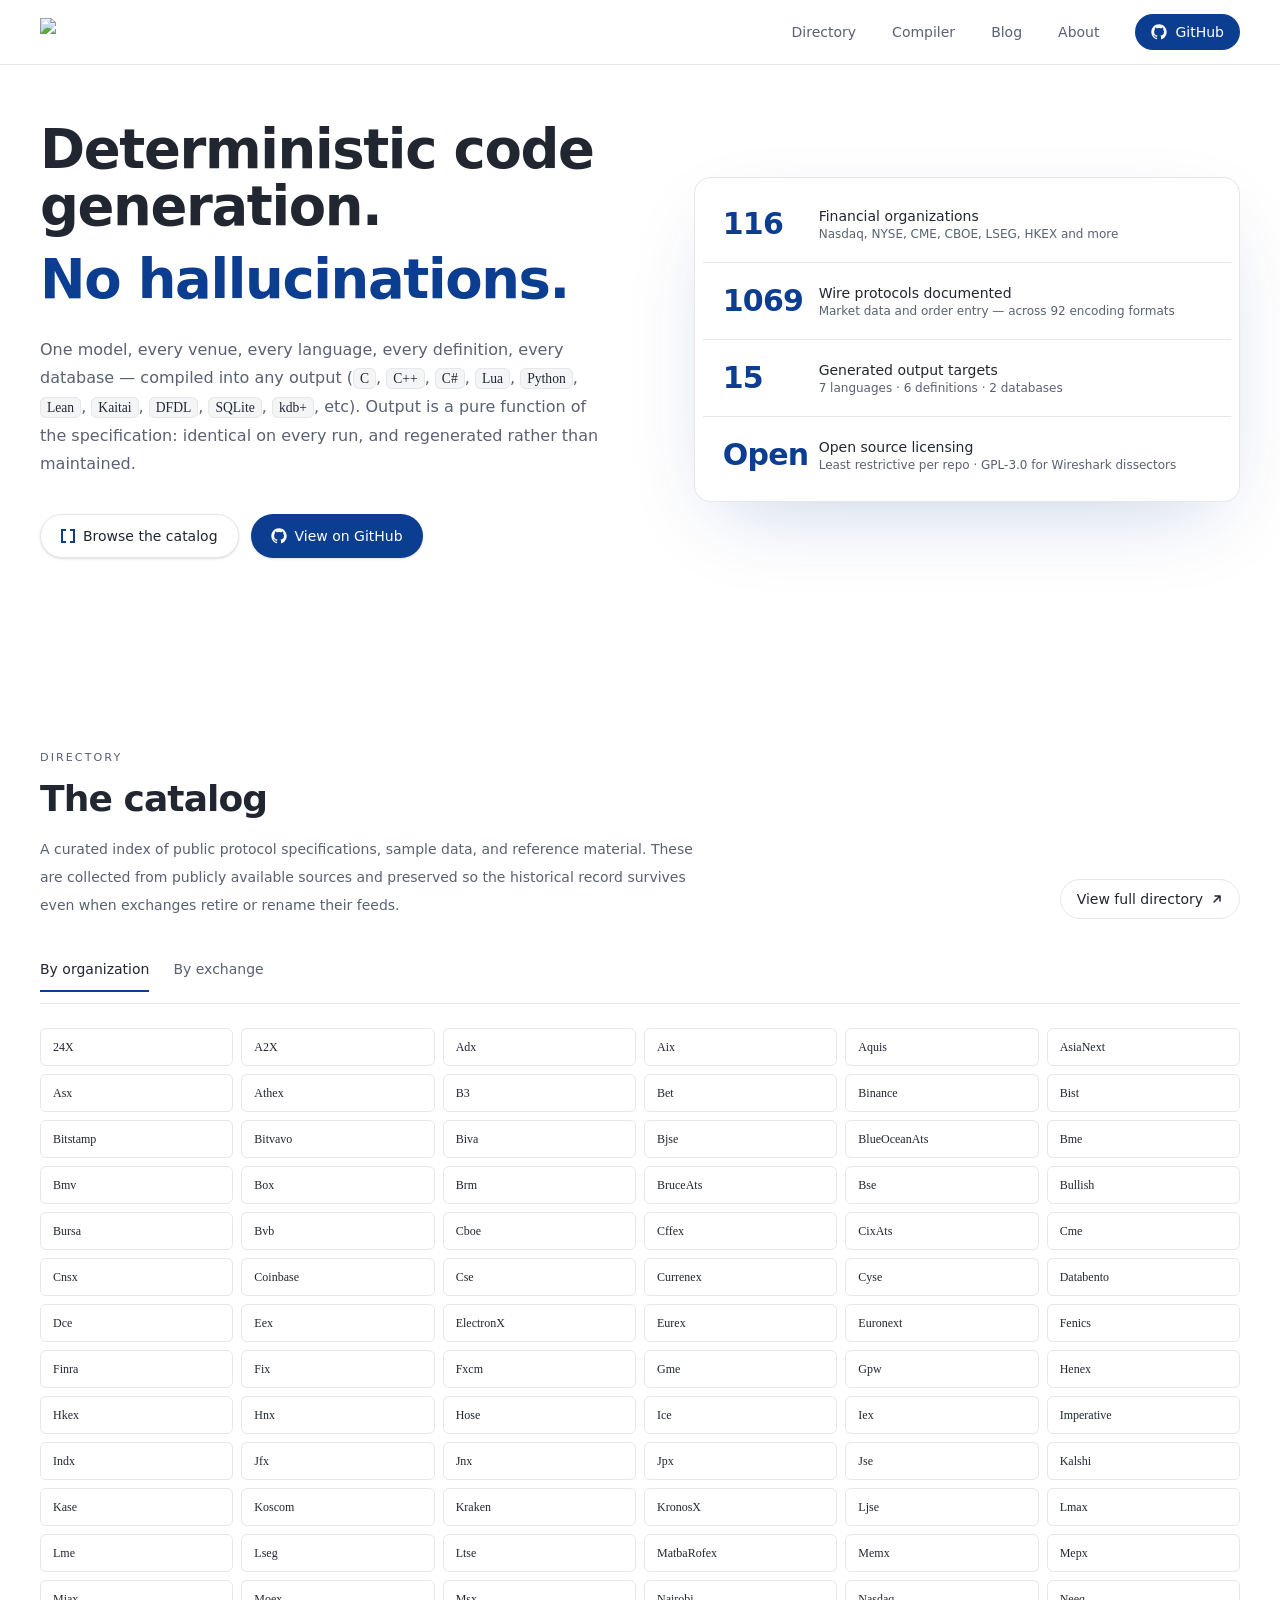
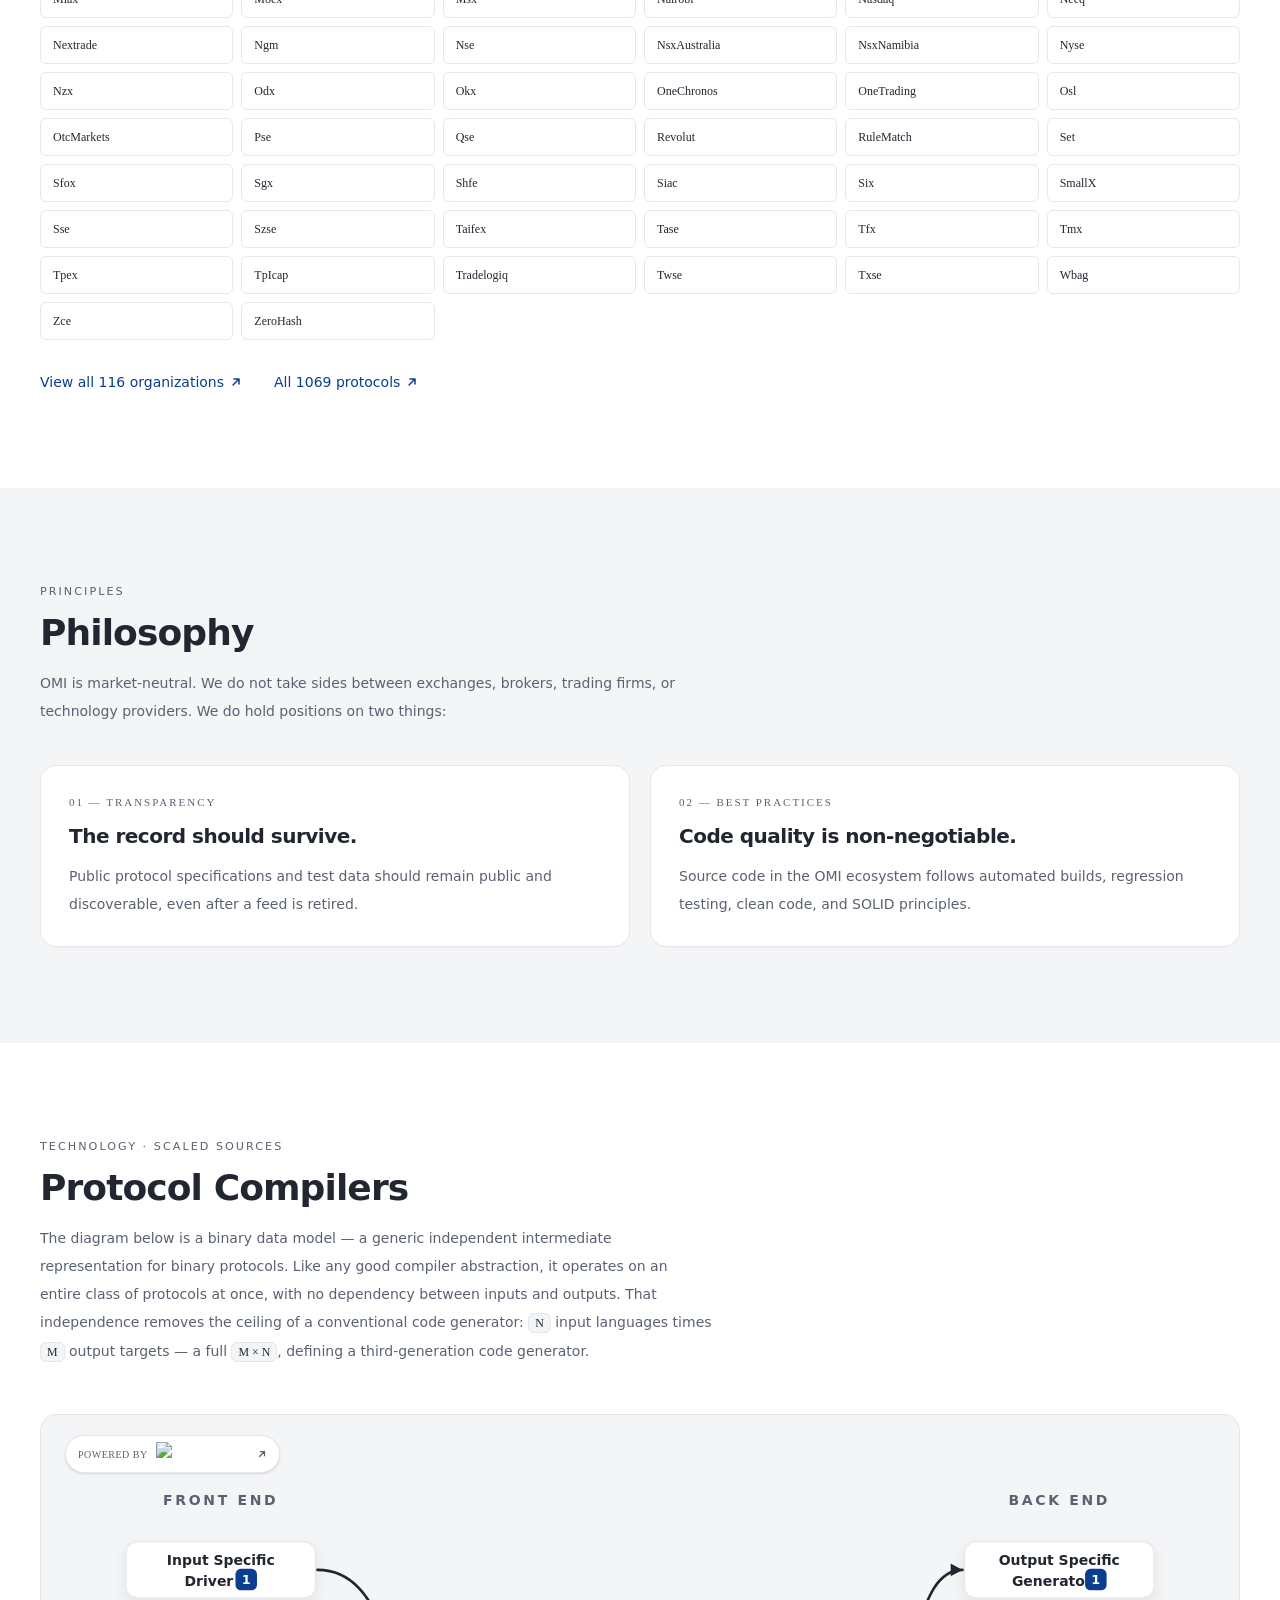
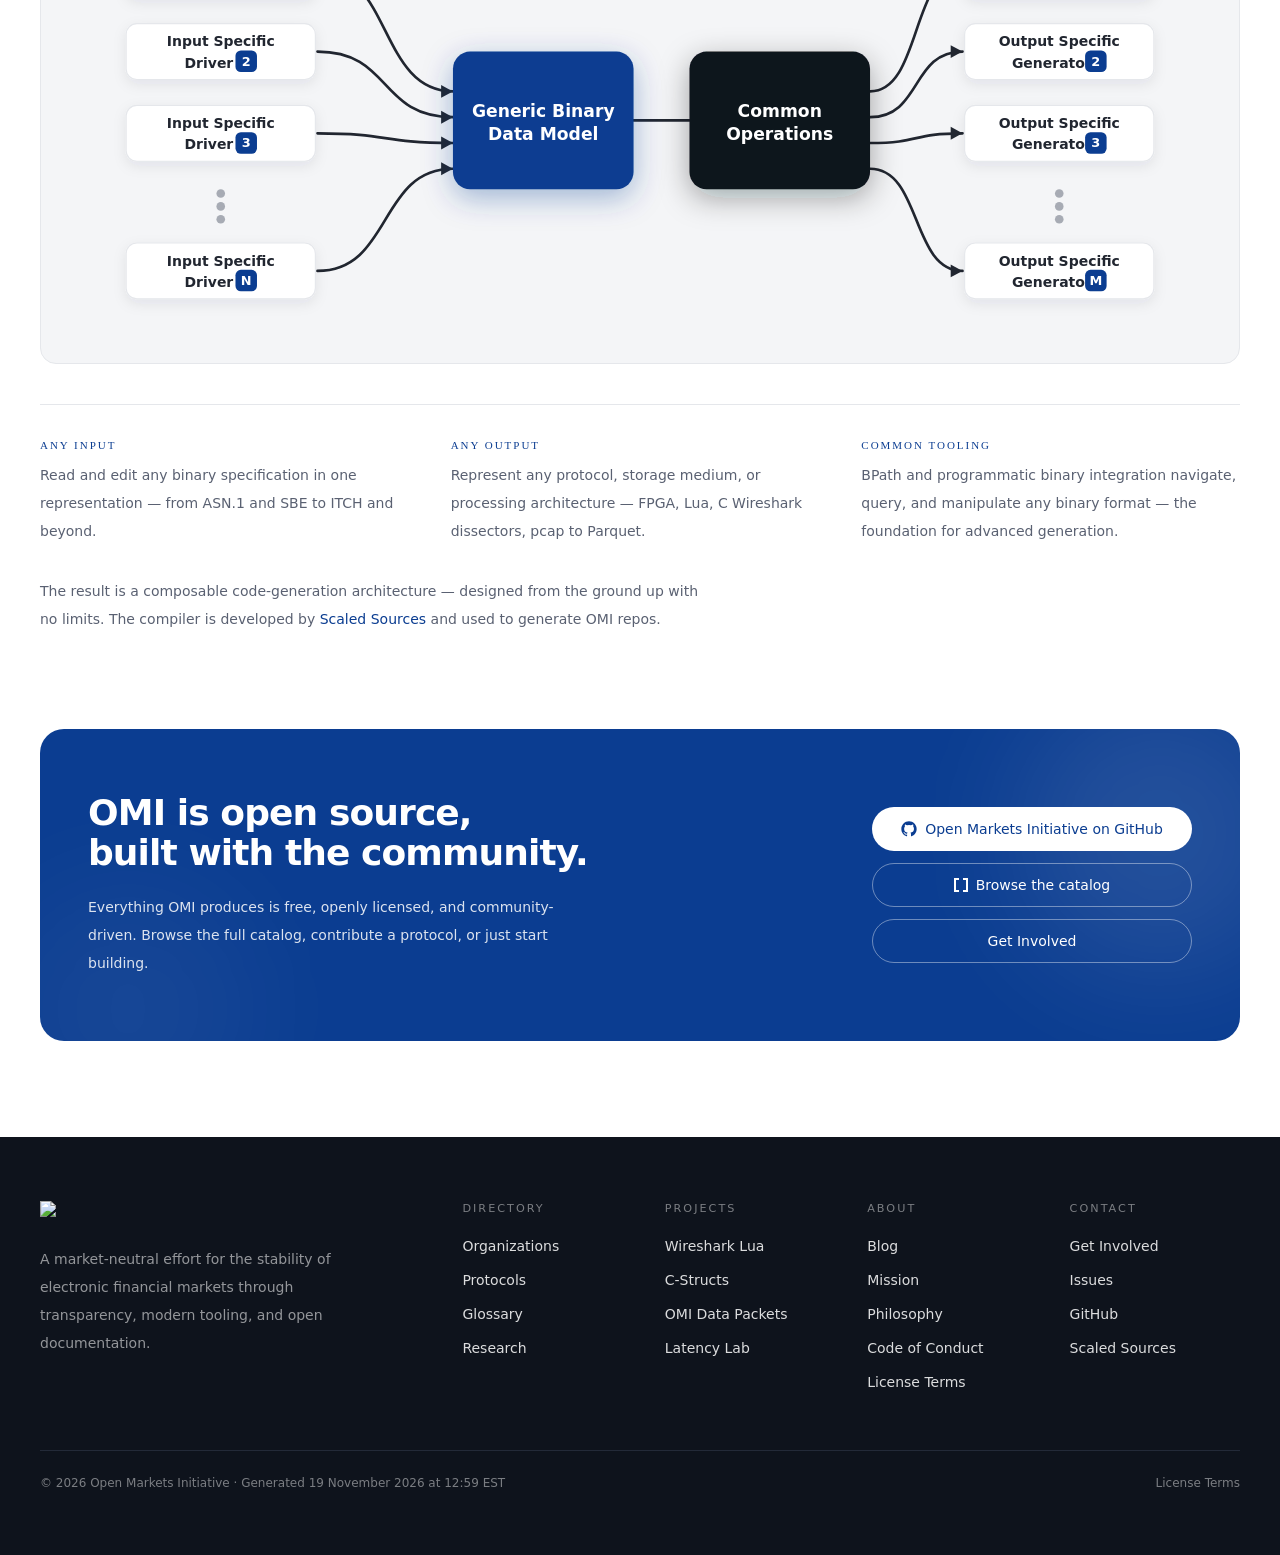
==== commit d3bc1df4: "Revert "Regenerate site" This reverts commit 8901a80.  Co-Authored-By: Claude Opus 5.5 <noreply@anth" ====
--- a/index.html
+++ b/index.html
@@ -1 +1 @@
-<!DOCTYPE html><html lang="en" class="dm_sans_d89fb377-module__B_rulq__variable dm_mono_ed3df95c-module__D4oVwa__variable antialiased"><head><meta charSet="utf-8"/><meta name="viewport" content="width=device-width, initial-scale=1"/><link rel="preload" href="/_next/static/media/36363bfb06833f56-s.p.38hmww4cj4vme.woff2" as="font" crossorigin="" type="font/woff2"/><link rel="preload" href="/_next/static/media/5c285b27cdda1fe8-s.p.2_mbdogr7ni8i.woff2" as="font" crossorigin="" type="font/woff2"/><link rel="preload" href="/_next/static/media/a73419dd2ba2d841-s.p.2yee423r7ahpo.woff2" as="font" crossorigin="" type="font/woff2"/><link rel="preload" as="image" href="/omi-wide-color-light.svg"/><link rel="stylesheet" href="/_next/static/chunks/2i8cto3skgji8.css" data-precedence="next"/><link rel="preload" as="script" fetchPriority="low" href="/_next/static/chunks/3si9o-rgj1z6x.js"/><script src="/_next/static/chunks/15orcrkp-_9ct.js" async=""></script><script src="/_next/static/chunks/2cya-h6pss2j9.js" async=""></script><script src="/_next/static/chunks/0mr0fnckbkr54.js" async=""></script><script src="/_next/static/chunks/turbopack-43yii3-daxx03.js" async=""></script><script src="/_next/static/chunks/05-c3ty_6dwfk.js" async=""></script><script src="/_next/static/chunks/14mrh2-p_w84d.js" async=""></script><script src="/_next/static/chunks/2lwpawsbhyu69.js" async=""></script><meta name="next-size-adjust" content=""/><title>Open Markets Initiative — Democratizing access to modern electronic markets</title><meta name="description" content="A market-neutral effort for the stability of electronic financial markets through transparency, modern tooling, and open documentation."/><link rel="icon" href="/favicon.ico?favicon.0s_ock0-dxoru.ico" sizes="32x32" type="image/x-icon"/><script src="/_next/static/chunks/0cz1d0mv5g_q7.js" noModule=""></script></head><body><div hidden=""><!--$--><!--/$--></div><header class="sticky top-0 z-40 border-b border-border bg-white/85 backdrop-blur"><div class="mx-auto flex h-16 max-w-7xl items-center justify-between px-6 lg:px-10"><a class="flex items-center gap-2" href="/"><img alt="Open Markets Initiative" width="260" height="24" decoding="async" data-nimg="1" class="h-7 w-auto" style="color:transparent" src="/omi-wide-color-light.svg"/></a><nav class="hidden items-center gap-9 md:flex"><a class="text-sm text-ink-muted transition-colors hover:text-ink" href="/#directory">Directory</a><a class="text-sm text-ink-muted transition-colors hover:text-ink" href="/#compiler">Compiler</a><a class="text-sm text-ink-muted transition-colors hover:text-ink" href="/blogs/">Blog</a><a class="text-sm text-ink-muted transition-colors hover:text-ink" href="/#about">About</a><a href="https://github.com/Open-Markets-Initiative" target="_blank" rel="noreferrer" class="inline-flex h-9 items-center gap-2 rounded-full bg-brand px-4 text-sm font-medium text-white transition-colors hover:bg-brand-dark"><svg viewBox="0 0 24 24" fill="currentColor" aria-hidden="true" class="h-4 w-4"><path d="M12 .5C5.65.5.5 5.65.5 12c0 5.08 3.29 9.39 7.86 10.92.58.1.79-.25.79-.56v-2c-3.2.7-3.87-1.37-3.87-1.37-.52-1.34-1.28-1.7-1.28-1.7-1.05-.72.08-.7.08-.7 1.16.08 1.77 1.2 1.77 1.2 1.03 1.77 2.7 1.26 3.36.96.1-.75.4-1.26.74-1.55-2.55-.29-5.24-1.28-5.24-5.7 0-1.26.45-2.29 1.19-3.1-.12-.3-.52-1.48.11-3.08 0 0 .97-.31 3.18 1.18a11 11 0 0 1 5.79 0c2.2-1.49 3.17-1.18 3.17-1.18.63 1.6.23 2.78.11 3.08.74.81 1.19 1.84 1.19 3.1 0 4.43-2.69 5.41-5.25 5.7.41.35.78 1.05.78 2.12v3.14c0 .31.21.67.8.56C20.21 21.38 23.5 17.08 23.5 12c0-6.35-5.15-11.5-11.5-11.5Z"></path></svg>GitHub</a></nav></div></header><main><section class="relative overflow-hidden bg-white"><div class="mx-auto grid max-w-7xl items-center gap-16 px-6 pb-24 pt-10 lg:grid-cols-[1.05fr_1fr] lg:gap-20 lg:px-10 lg:pt-14"><div><h1 class="text-[2.75rem] font-semibold leading-[1.05] tracking-tight text-ink sm:text-5xl lg:text-[3.4rem]">Deterministic code generation.<span class="mt-4 block text-brand">No hallucinations.</span></h1><p class="mt-7 max-w-xl text-base leading-7 text-ink-muted">One model, every venue, every language, every definition, every database — compiled into any output (<code class="rounded-md border border-border bg-surface-muted px-1.5 py-0.5 font-mono text-[0.85em] text-ink">C</code>, <code class="rounded-md border border-border bg-surface-muted px-1.5 py-0.5 font-mono text-[0.85em] text-ink">C++</code>,<!-- --> <code class="rounded-md border border-border bg-surface-muted px-1.5 py-0.5 font-mono text-[0.85em] text-ink">C#</code>, <code class="rounded-md border border-border bg-surface-muted px-1.5 py-0.5 font-mono text-[0.85em] text-ink">Lua</code>,<!-- --> <code class="rounded-md border border-border bg-surface-muted px-1.5 py-0.5 font-mono text-[0.85em] text-ink">Python</code>, <code class="rounded-md border border-border bg-surface-muted px-1.5 py-0.5 font-mono text-[0.85em] text-ink">Lean</code>,<!-- --> <code class="rounded-md border border-border bg-surface-muted px-1.5 py-0.5 font-mono text-[0.85em] text-ink">Kaitai</code>, <code class="rounded-md border border-border bg-surface-muted px-1.5 py-0.5 font-mono text-[0.85em] text-ink">DFDL</code>,<!-- --> <code class="rounded-md border border-border bg-surface-muted px-1.5 py-0.5 font-mono text-[0.85em] text-ink">SQLite</code>, <code class="rounded-md border border-border bg-surface-muted px-1.5 py-0.5 font-mono text-[0.85em] text-ink">kdb+</code>, etc). Output is a pure function of the specification: identical on every run, and regenerated rather than maintained.</p><div class="mt-9 flex flex-wrap items-center gap-3"><a class="inline-flex h-11 items-center gap-2 rounded-full border border-border bg-white px-5 text-sm font-medium text-ink shadow-sm transition-colors hover:border-ink/30 hover:bg-surface-muted" href="/#directory"><svg viewBox="0 0 14 14" fill="currentColor" aria-hidden="true" class="h-3.5 w-3.5 text-brand"><path d="M5 0v2H2v10h3v2H0V0zM9 0h5v14H9v-2h3V2H9z"></path></svg>Browse the catalog</a><a href="https://github.com/Open-Markets-Initiative" target="_blank" rel="noreferrer" class="inline-flex h-11 items-center gap-2 rounded-full bg-brand px-5 text-sm font-medium text-white shadow-sm transition-colors hover:bg-brand-dark"><svg viewBox="0 0 24 24" fill="currentColor" aria-hidden="true" class="h-4 w-4"><path d="M12 .5C5.65.5.5 5.65.5 12c0 5.08 3.29 9.39 7.86 10.92.58.1.79-.25.79-.56v-2c-3.2.7-3.87-1.37-3.87-1.37-.52-1.34-1.28-1.7-1.28-1.7-1.05-.72.08-.7.08-.7 1.16.08 1.77 1.2 1.77 1.2 1.03 1.77 2.7 1.26 3.36.96.1-.75.4-1.26.74-1.55-2.55-.29-5.24-1.28-5.24-5.7 0-1.26.45-2.29 1.19-3.1-.12-.3-.52-1.48.11-3.08 0 0 .97-.31 3.18 1.18a11 11 0 0 1 5.79 0c2.2-1.49 3.17-1.18 3.17-1.18.63 1.6.23 2.78.11 3.08.74.81 1.19 1.84 1.19 3.1 0 4.43-2.69 5.41-5.25 5.7.41.35.78 1.05.78 2.12v3.14c0 .31.21.67.8.56C20.21 21.38 23.5 17.08 23.5 12c0-6.35-5.15-11.5-11.5-11.5Z"></path></svg>View on GitHub</a></div></div><div><div class="rounded-2xl border border-border bg-white p-2 shadow-[0_30px_80px_-30px_rgba(11,61,145,0.25)]"><ul class="divide-y divide-border"><li class="grid grid-cols-[80px_1fr] items-center gap-4 px-5 py-5"><span class="text-3xl font-semibold tracking-tight text-brand">116</span><div><p class="text-sm font-medium text-ink">Financial organizations</p><p class="text-xs text-ink-muted">Nasdaq, NYSE, CME, CBOE, LSEG, HKEX and more</p></div></li><li class="grid grid-cols-[80px_1fr] items-center gap-4 px-5 py-5"><span class="text-3xl font-semibold tracking-tight text-brand">1069</span><div><p class="text-sm font-medium text-ink">Wire protocols documented</p><p class="text-xs text-ink-muted">Market data and order entry — across 92 encoding formats</p></div></li><li class="grid grid-cols-[80px_1fr] items-center gap-4 px-5 py-5"><span class="text-3xl font-semibold tracking-tight text-brand">15</span><div><p class="text-sm font-medium text-ink">Generated output targets</p><p class="text-xs text-ink-muted">7 languages · 6 definitions · 2 databases</p></div></li><li class="grid grid-cols-[80px_1fr] items-center gap-4 px-5 py-5"><span class="text-3xl font-semibold tracking-tight text-brand">Open</span><div><p class="text-sm font-medium text-ink">Open source licensing</p><p class="text-xs text-ink-muted">Least restrictive per repo · GPL-3.0 for Wireshark dissectors</p></div></li></ul></div></div></div></section><section id="directory" class="bg-white py-24"><div class="mx-auto max-w-7xl px-6 lg:px-10"><p class="text-[0.7rem] font-medium uppercase tracking-[0.18em] text-ink-muted">Directory</p><div class="mt-3 flex flex-col gap-6 sm:flex-row sm:items-end sm:justify-between"><div class="max-w-2xl"><h2 class="text-3xl font-semibold tracking-tight text-ink sm:text-4xl">The catalog</h2><p class="mt-4 text-sm leading-7 text-ink-muted">A curated index of public protocol specifications, sample data, and reference material. These are collected from publicly available sources and preserved so the historical record survives even when exchanges retire or rename their feeds.</p></div><a href="https://github.com/Open-Markets-Initiative/Directory" target="_blank" rel="noreferrer" class="inline-flex h-10 shrink-0 items-center gap-2 self-start rounded-full border border-border px-4 text-sm text-ink transition-colors hover:border-ink/30 hover:bg-surface-muted sm:self-end">View full directory <svg viewBox="0 0 12 12" fill="none" stroke="currentColor" stroke-width="1.5" stroke-linecap="round" stroke-linejoin="round" aria-hidden="true" class="h-3 w-3"><path d="M3 9 9 3M4 3h5v5"></path></svg></a></div><div class="mt-10 flex flex-wrap items-center gap-6 border-b border-border pb-3"><button type="button" aria-pressed="true" class="relative pb-3 text-sm font-medium text-ink after:absolute after:inset-x-0 after:-bottom-[1px] after:h-[2px] after:bg-brand">By organization</button><button type="button" aria-pressed="false" class="pb-3 text-sm text-ink-muted transition-colors hover:text-ink">By exchange</button></div><ul class="mt-6 grid grid-cols-2 gap-2 sm:grid-cols-3 md:grid-cols-4 lg:grid-cols-6"><li><a href="https://github.com/Open-Markets-Initiative/Directory/tree/main/Organizations/24X" target="_blank" rel="noreferrer" class="block rounded-md border border-border bg-white px-3 py-2.5 font-mono text-xs text-ink transition-colors hover:border-brand/40 hover:bg-brand/[0.04] hover:text-brand">24X</a></li><li><a href="https://github.com/Open-Markets-Initiative/Directory/tree/main/Organizations/A2X" target="_blank" rel="noreferrer" class="block rounded-md border border-border bg-white px-3 py-2.5 font-mono text-xs text-ink transition-colors hover:border-brand/40 hover:bg-brand/[0.04] hover:text-brand">A2X</a></li><li><a href="https://github.com/Open-Markets-Initiative/Directory/tree/main/Organizations/Adx" target="_blank" rel="noreferrer" class="block rounded-md border border-border bg-white px-3 py-2.5 font-mono text-xs text-ink transition-colors hover:border-brand/40 hover:bg-brand/[0.04] hover:text-brand">Adx</a></li><li><a href="https://github.com/Open-Markets-Initiative/Directory/tree/main/Organizations/Aix" target="_blank" rel="noreferrer" class="block rounded-md border border-border bg-white px-3 py-2.5 font-mono text-xs text-ink transition-colors hover:border-brand/40 hover:bg-brand/[0.04] hover:text-brand">Aix</a></li><li><a href="https://github.com/Open-Markets-Initiative/Directory/tree/main/Organizations/Aquis" target="_blank" rel="noreferrer" class="block rounded-md border border-border bg-white px-3 py-2.5 font-mono text-xs text-ink transition-colors hover:border-brand/40 hover:bg-brand/[0.04] hover:text-brand">Aquis</a></li><li><a href="https://github.com/Open-Markets-Initiative/Directory/tree/main/Organizations/AsiaNext" target="_blank" rel="noreferrer" class="block rounded-md border border-border bg-white px-3 py-2.5 font-mono text-xs text-ink transition-colors hover:border-brand/40 hover:bg-brand/[0.04] hover:text-brand">AsiaNext</a></li><li><a href="https://github.com/Open-Markets-Initiative/Directory/tree/main/Organizations/Asx" target="_blank" rel="noreferrer" class="block rounded-md border border-border bg-white px-3 py-2.5 font-mono text-xs text-ink transition-colors hover:border-brand/40 hover:bg-brand/[0.04] hover:text-brand">Asx</a></li><li><a href="https://github.com/Open-Markets-Initiative/Directory/tree/main/Organizations/Athex" target="_blank" rel="noreferrer" class="block rounded-md border border-border bg-white px-3 py-2.5 font-mono text-xs text-ink transition-colors hover:border-brand/40 hover:bg-brand/[0.04] hover:text-brand">Athex</a></li><li><a href="https://github.com/Open-Markets-Initiative/Directory/tree/main/Organizations/B3" target="_blank" rel="noreferrer" class="block rounded-md border border-border bg-white px-3 py-2.5 font-mono text-xs text-ink transition-colors hover:border-brand/40 hover:bg-brand/[0.04] hover:text-brand">B3</a></li><li><a href="https://github.com/Open-Markets-Initiative/Directory/tree/main/Organizations/Bet" target="_blank" rel="noreferrer" class="block rounded-md border border-border bg-white px-3 py-2.5 font-mono text-xs text-ink transition-colors hover:border-brand/40 hover:bg-brand/[0.04] hover:text-brand">Bet</a></li><li><a href="https://github.com/Open-Markets-Initiative/Directory/tree/main/Organizations/Binance" target="_blank" rel="noreferrer" class="block rounded-md border border-border bg-white px-3 py-2.5 font-mono text-xs text-ink transition-colors hover:border-brand/40 hover:bg-brand/[0.04] hover:text-brand">Binance</a></li><li><a href="https://github.com/Open-Markets-Initiative/Directory/tree/main/Organizations/Bist" target="_blank" rel="noreferrer" class="block rounded-md border border-border bg-white px-3 py-2.5 font-mono text-xs text-ink transition-colors hover:border-brand/40 hover:bg-brand/[0.04] hover:text-brand">Bist</a></li><li><a href="https://github.com/Open-Markets-Initiative/Directory/tree/main/Organizations/Bitstamp" target="_blank" rel="noreferrer" class="block rounded-md border border-border bg-white px-3 py-2.5 font-mono text-xs text-ink transition-colors hover:border-brand/40 hover:bg-brand/[0.04] hover:text-brand">Bitstamp</a></li><li><a href="https://github.com/Open-Markets-Initiative/Directory/tree/main/Organizations/Bitvavo" target="_blank" rel="noreferrer" class="block rounded-md border border-border bg-white px-3 py-2.5 font-mono text-xs text-ink transition-colors hover:border-brand/40 hover:bg-brand/[0.04] hover:text-brand">Bitvavo</a></li><li><a href="https://github.com/Open-Markets-Initiative/Directory/tree/main/Organizations/Biva" target="_blank" rel="noreferrer" class="block rounded-md border border-border bg-white px-3 py-2.5 font-mono text-xs text-ink transition-colors hover:border-brand/40 hover:bg-brand/[0.04] hover:text-brand">Biva</a></li><li><a href="https://github.com/Open-Markets-Initiative/Directory/tree/main/Organizations/Bjse" target="_blank" rel="noreferrer" class="block rounded-md border border-border bg-white px-3 py-2.5 font-mono text-xs text-ink transition-colors hover:border-brand/40 hover:bg-brand/[0.04] hover:text-brand">Bjse</a></li><li><a href="https://github.com/Open-Markets-Initiative/Directory/tree/main/Organizations/BlueOceanAts" target="_blank" rel="noreferrer" class="block rounded-md border border-border bg-white px-3 py-2.5 font-mono text-xs text-ink transition-colors hover:border-brand/40 hover:bg-brand/[0.04] hover:text-brand">BlueOceanAts</a></li><li><a href="https://github.com/Open-Markets-Initiative/Directory/tree/main/Organizations/Bme" target="_blank" rel="noreferrer" class="block rounded-md border border-border bg-white px-3 py-2.5 font-mono text-xs text-ink transition-colors hover:border-brand/40 hover:bg-brand/[0.04] hover:text-brand">Bme</a></li><li><a href="https://github.com/Open-Markets-Initiative/Directory/tree/main/Organizations/Bmv" target="_blank" rel="noreferrer" class="block rounded-md border border-border bg-white px-3 py-2.5 font-mono text-xs text-ink transition-colors hover:border-brand/40 hover:bg-brand/[0.04] hover:text-brand">Bmv</a></li><li><a href="https://github.com/Open-Markets-Initiative/Directory/tree/main/Organizations/Box" target="_blank" rel="noreferrer" class="block rounded-md border border-border bg-white px-3 py-2.5 font-mono text-xs text-ink transition-colors hover:border-brand/40 hover:bg-brand/[0.04] hover:text-brand">Box</a></li><li><a href="https://github.com/Open-Markets-Initiative/Directory/tree/main/Organizations/Brm" target="_blank" rel="noreferrer" class="block rounded-md border border-border bg-white px-3 py-2.5 font-mono text-xs text-ink transition-colors hover:border-brand/40 hover:bg-brand/[0.04] hover:text-brand">Brm</a></li><li><a href="https://github.com/Open-Markets-Initiative/Directory/tree/main/Organizations/BruceAts" target="_blank" rel="noreferrer" class="block rounded-md border border-border bg-white px-3 py-2.5 font-mono text-xs text-ink transition-colors hover:border-brand/40 hover:bg-brand/[0.04] hover:text-brand">BruceAts</a></li><li><a href="https://github.com/Open-Markets-Initiative/Directory/tree/main/Organizations/Bse" target="_blank" rel="noreferrer" class="block rounded-md border border-border bg-white px-3 py-2.5 font-mono text-xs text-ink transition-colors hover:border-brand/40 hover:bg-brand/[0.04] hover:text-brand">Bse</a></li><li><a href="https://github.com/Open-Markets-Initiative/Directory/tree/main/Organizations/Bullish" target="_blank" rel="noreferrer" class="block rounded-md border border-border bg-white px-3 py-2.5 font-mono text-xs text-ink transition-colors hover:border-brand/40 hover:bg-brand/[0.04] hover:text-brand">Bullish</a></li><li><a href="https://github.com/Open-Markets-Initiative/Directory/tree/main/Organizations/Bursa" target="_blank" rel="noreferrer" class="block rounded-md border border-border bg-white px-3 py-2.5 font-mono text-xs text-ink transition-colors hover:border-brand/40 hover:bg-brand/[0.04] hover:text-brand">Bursa</a></li><li><a href="https://github.com/Open-Markets-Initiative/Directory/tree/main/Organizations/Bvb" target="_blank" rel="noreferrer" class="block rounded-md border border-border bg-white px-3 py-2.5 font-mono text-xs text-ink transition-colors hover:border-brand/40 hover:bg-brand/[0.04] hover:text-brand">Bvb</a></li><li><a href="https://github.com/Open-Markets-Initiative/Directory/tree/main/Organizations/Cboe" target="_blank" rel="noreferrer" class="block rounded-md border border-border bg-white px-3 py-2.5 font-mono text-xs text-ink transition-colors hover:border-brand/40 hover:bg-brand/[0.04] hover:text-brand">Cboe</a></li><li><a href="https://github.com/Open-Markets-Initiative/Directory/tree/main/Organizations/Cffex" target="_blank" rel="noreferrer" class="block rounded-md border border-border bg-white px-3 py-2.5 font-mono text-xs text-ink transition-colors hover:border-brand/40 hover:bg-brand/[0.04] hover:text-brand">Cffex</a></li><li><a href="https://github.com/Open-Markets-Initiative/Directory/tree/main/Organizations/CixAts" target="_blank" rel="noreferrer" class="block rounded-md border border-border bg-white px-3 py-2.5 font-mono text-xs text-ink transition-colors hover:border-brand/40 hover:bg-brand/[0.04] hover:text-brand">CixAts</a></li><li><a href="https://github.com/Open-Markets-Initiative/Directory/tree/main/Organizations/Cme" target="_blank" rel="noreferrer" class="block rounded-md border border-border bg-white px-3 py-2.5 font-mono text-xs text-ink transition-colors hover:border-brand/40 hover:bg-brand/[0.04] hover:text-brand">Cme</a></li><li><a href="https://github.com/Open-Markets-Initiative/Directory/tree/main/Organizations/Cnsx" target="_blank" rel="noreferrer" class="block rounded-md border border-border bg-white px-3 py-2.5 font-mono text-xs text-ink transition-colors hover:border-brand/40 hover:bg-brand/[0.04] hover:text-brand">Cnsx</a></li><li><a href="https://github.com/Open-Markets-Initiative/Directory/tree/main/Organizations/Coinbase" target="_blank" rel="noreferrer" class="block rounded-md border border-border bg-white px-3 py-2.5 font-mono text-xs text-ink transition-colors hover:border-brand/40 hover:bg-brand/[0.04] hover:text-brand">Coinbase</a></li><li><a href="https://github.com/Open-Markets-Initiative/Directory/tree/main/Organizations/Cse" target="_blank" rel="noreferrer" class="block rounded-md border border-border bg-white px-3 py-2.5 font-mono text-xs text-ink transition-colors hover:border-brand/40 hover:bg-brand/[0.04] hover:text-brand">Cse</a></li><li><a href="https://github.com/Open-Markets-Initiative/Directory/tree/main/Organizations/Currenex" target="_blank" rel="noreferrer" class="block rounded-md border border-border bg-white px-3 py-2.5 font-mono text-xs text-ink transition-colors hover:border-brand/40 hover:bg-brand/[0.04] hover:text-brand">Currenex</a></li><li><a href="https://github.com/Open-Markets-Initiative/Directory/tree/main/Organizations/Cyse" target="_blank" rel="noreferrer" class="block rounded-md border border-border bg-white px-3 py-2.5 font-mono text-xs text-ink transition-colors hover:border-brand/40 hover:bg-brand/[0.04] hover:text-brand">Cyse</a></li><li><a href="https://github.com/Open-Markets-Initiative/Directory/tree/main/Organizations/Databento" target="_blank" rel="noreferrer" class="block rounded-md border border-border bg-white px-3 py-2.5 font-mono text-xs text-ink transition-colors hover:border-brand/40 hover:bg-brand/[0.04] hover:text-brand">Databento</a></li><li><a href="https://github.com/Open-Markets-Initiative/Directory/tree/main/Organizations/Dce" target="_blank" rel="noreferrer" class="block rounded-md border border-border bg-white px-3 py-2.5 font-mono text-xs text-ink transition-colors hover:border-brand/40 hover:bg-brand/[0.04] hover:text-brand">Dce</a></li><li><a href="https://github.com/Open-Markets-Initiative/Directory/tree/main/Organizations/Eex" target="_blank" rel="noreferrer" class="block rounded-md border border-border bg-white px-3 py-2.5 font-mono text-xs text-ink transition-colors hover:border-brand/40 hover:bg-brand/[0.04] hover:text-brand">Eex</a></li><li><a href="https://github.com/Open-Markets-Initiative/Directory/tree/main/Organizations/ElectronX" target="_blank" rel="noreferrer" class="block rounded-md border border-border bg-white px-3 py-2.5 font-mono text-xs text-ink transition-colors hover:border-brand/40 hover:bg-brand/[0.04] hover:text-brand">ElectronX</a></li><li><a href="https://github.com/Open-Markets-Initiative/Directory/tree/main/Organizations/Eurex" target="_blank" rel="noreferrer" class="block rounded-md border border-border bg-white px-3 py-2.5 font-mono text-xs text-ink transition-colors hover:border-brand/40 hover:bg-brand/[0.04] hover:text-brand">Eurex</a></li><li><a href="https://github.com/Open-Markets-Initiative/Directory/tree/main/Organizations/Euronext" target="_blank" rel="noreferrer" class="block rounded-md border border-border bg-white px-3 py-2.5 font-mono text-xs text-ink transition-colors hover:border-brand/40 hover:bg-brand/[0.04] hover:text-brand">Euronext</a></li><li><a href="https://github.com/Open-Markets-Initiative/Directory/tree/main/Organizations/Fenics" target="_blank" rel="noreferrer" class="block rounded-md border border-border bg-white px-3 py-2.5 font-mono text-xs text-ink transition-colors hover:border-brand/40 hover:bg-brand/[0.04] hover:text-brand">Fenics</a></li><li><a href="https://github.com/Open-Markets-Initiative/Directory/tree/main/Organizations/Finra" target="_blank" rel="noreferrer" class="block rounded-md border border-border bg-white px-3 py-2.5 font-mono text-xs text-ink transition-colors hover:border-brand/40 hover:bg-brand/[0.04] hover:text-brand">Finra</a></li><li><a href="https://github.com/Open-Markets-Initiative/Directory/tree/main/Organizations/Fix" target="_blank" rel="noreferrer" class="block rounded-md border border-border bg-white px-3 py-2.5 font-mono text-xs text-ink transition-colors hover:border-brand/40 hover:bg-brand/[0.04] hover:text-brand">Fix</a></li><li><a href="https://github.com/Open-Markets-Initiative/Directory/tree/main/Organizations/Fxcm" target="_blank" rel="noreferrer" class="block rounded-md border border-border bg-white px-3 py-2.5 font-mono text-xs text-ink transition-colors hover:border-brand/40 hover:bg-brand/[0.04] hover:text-brand">Fxcm</a></li><li><a href="https://github.com/Open-Markets-Initiative/Directory/tree/main/Organizations/Gme" target="_blank" rel="noreferrer" class="block rounded-md border border-border bg-white px-3 py-2.5 font-mono text-xs text-ink transition-colors hover:border-brand/40 hover:bg-brand/[0.04] hover:text-brand">Gme</a></li><li><a href="https://github.com/Open-Markets-Initiative/Directory/tree/main/Organizations/Gpw" target="_blank" rel="noreferrer" class="block rounded-md border border-border bg-white px-3 py-2.5 font-mono text-xs text-ink transition-colors hover:border-brand/40 hover:bg-brand/[0.04] hover:text-brand">Gpw</a></li><li><a href="https://github.com/Open-Markets-Initiative/Directory/tree/main/Organizations/Henex" target="_blank" rel="noreferrer" class="block rounded-md border border-border bg-white px-3 py-2.5 font-mono text-xs text-ink transition-colors hover:border-brand/40 hover:bg-brand/[0.04] hover:text-brand">Henex</a></li><li><a href="https://github.com/Open-Markets-Initiative/Directory/tree/main/Organizations/Hkex" target="_blank" rel="noreferrer" class="block rounded-md border border-border bg-white px-3 py-2.5 font-mono text-xs text-ink transition-colors hover:border-brand/40 hover:bg-brand/[0.04] hover:text-brand">Hkex</a></li><li><a href="https://github.com/Open-Markets-Initiative/Directory/tree/main/Organizations/Hnx" target="_blank" rel="noreferrer" class="block rounded-md border border-border bg-white px-3 py-2.5 font-mono text-xs text-ink transition-colors hover:border-brand/40 hover:bg-brand/[0.04] hover:text-brand">Hnx</a></li><li><a href="https://github.com/Open-Markets-Initiative/Directory/tree/main/Organizations/Hose" target="_blank" rel="noreferrer" class="block rounded-md border border-border bg-white px-3 py-2.5 font-mono text-xs text-ink transition-colors hover:border-brand/40 hover:bg-brand/[0.04] hover:text-brand">Hose</a></li><li><a href="https://github.com/Open-Markets-Initiative/Directory/tree/main/Organizations/Ice" target="_blank" rel="noreferrer" class="block rounded-md border border-border bg-white px-3 py-2.5 font-mono text-xs text-ink transition-colors hover:border-brand/40 hover:bg-brand/[0.04] hover:text-brand">Ice</a></li><li><a href="https://github.com/Open-Markets-Initiative/Directory/tree/main/Organizations/Iex" target="_blank" rel="noreferrer" class="block rounded-md border border-border bg-white px-3 py-2.5 font-mono text-xs text-ink transition-colors hover:border-brand/40 hover:bg-brand/[0.04] hover:text-brand">Iex</a></li><li><a href="https://github.com/Open-Markets-Initiative/Directory/tree/main/Organizations/Imperative" target="_blank" rel="noreferrer" class="block rounded-md border border-border bg-white px-3 py-2.5 font-mono text-xs text-ink transition-colors hover:border-brand/40 hover:bg-brand/[0.04] hover:text-brand">Imperative</a></li><li><a href="https://github.com/Open-Markets-Initiative/Directory/tree/main/Organizations/Indx" target="_blank" rel="noreferrer" class="block rounded-md border border-border bg-white px-3 py-2.5 font-mono text-xs text-ink transition-colors hover:border-brand/40 hover:bg-brand/[0.04] hover:text-brand">Indx</a></li><li><a href="https://github.com/Open-Markets-Initiative/Directory/tree/main/Organizations/Jfx" target="_blank" rel="noreferrer" class="block rounded-md border border-border bg-white px-3 py-2.5 font-mono text-xs text-ink transition-colors hover:border-brand/40 hover:bg-brand/[0.04] hover:text-brand">Jfx</a></li><li><a href="https://github.com/Open-Markets-Initiative/Directory/tree/main/Organizations/Jnx" target="_blank" rel="noreferrer" class="block rounded-md border border-border bg-white px-3 py-2.5 font-mono text-xs text-ink transition-colors hover:border-brand/40 hover:bg-brand/[0.04] hover:text-brand">Jnx</a></li><li><a href="https://github.com/Open-Markets-Initiative/Directory/tree/main/Organizations/Jpx" target="_blank" rel="noreferrer" class="block rounded-md border border-border bg-white px-3 py-2.5 font-mono text-xs text-ink transition-colors hover:border-brand/40 hover:bg-brand/[0.04] hover:text-brand">Jpx</a></li><li><a href="https://github.com/Open-Markets-Initiative/Directory/tree/main/Organizations/Jse" target="_blank" rel="noreferrer" class="block rounded-md border border-border bg-white px-3 py-2.5 font-mono text-xs text-ink transition-colors hover:border-brand/40 hover:bg-brand/[0.04] hover:text-brand">Jse</a></li><li><a href="https://github.com/Open-Markets-Initiative/Directory/tree/main/Organizations/Kalshi" target="_blank" rel="noreferrer" class="block rounded-md border border-border bg-white px-3 py-2.5 font-mono text-xs text-ink transition-colors hover:border-brand/40 hover:bg-brand/[0.04] hover:text-brand">Kalshi</a></li><li><a href="https://github.com/Open-Markets-Initiative/Directory/tree/main/Organizations/Kase" target="_blank" rel="noreferrer" class="block rounded-md border border-border bg-white px-3 py-2.5 font-mono text-xs text-ink transition-colors hover:border-brand/40 hover:bg-brand/[0.04] hover:text-brand">Kase</a></li><li><a href="https://github.com/Open-Markets-Initiative/Directory/tree/main/Organizations/Koscom" target="_blank" rel="noreferrer" class="block rounded-md border border-border bg-white px-3 py-2.5 font-mono text-xs text-ink transition-colors hover:border-brand/40 hover:bg-brand/[0.04] hover:text-brand">Koscom</a></li><li><a href="https://github.com/Open-Markets-Initiative/Directory/tree/main/Organizations/Kraken" target="_blank" rel="noreferrer" class="block rounded-md border border-border bg-white px-3 py-2.5 font-mono text-xs text-ink transition-colors hover:border-brand/40 hover:bg-brand/[0.04] hover:text-brand">Kraken</a></li><li><a href="https://github.com/Open-Markets-Initiative/Directory/tree/main/Organizations/KronosX" target="_blank" rel="noreferrer" class="block rounded-md border border-border bg-white px-3 py-2.5 font-mono text-xs text-ink transition-colors hover:border-brand/40 hover:bg-brand/[0.04] hover:text-brand">KronosX</a></li><li><a href="https://github.com/Open-Markets-Initiative/Directory/tree/main/Organizations/Ljse" target="_blank" rel="noreferrer" class="block rounded-md border border-border bg-white px-3 py-2.5 font-mono text-xs text-ink transition-colors hover:border-brand/40 hover:bg-brand/[0.04] hover:text-brand">Ljse</a></li><li><a href="https://github.com/Open-Markets-Initiative/Directory/tree/main/Organizations/Lmax" target="_blank" rel="noreferrer" class="block rounded-md border border-border bg-white px-3 py-2.5 font-mono text-xs text-ink transition-colors hover:border-brand/40 hover:bg-brand/[0.04] hover:text-brand">Lmax</a></li><li><a href="https://github.com/Open-Markets-Initiative/Directory/tree/main/Organizations/Lme" target="_blank" rel="noreferrer" class="block rounded-md border border-border bg-white px-3 py-2.5 font-mono text-xs text-ink transition-colors hover:border-brand/40 hover:bg-brand/[0.04] hover:text-brand">Lme</a></li><li><a href="https://github.com/Open-Markets-Initiative/Directory/tree/main/Organizations/Lseg" target="_blank" rel="noreferrer" class="block rounded-md border border-border bg-white px-3 py-2.5 font-mono text-xs text-ink transition-colors hover:border-brand/40 hover:bg-brand/[0.04] hover:text-brand">Lseg</a></li><li><a href="https://github.com/Open-Markets-Initiative/Directory/tree/main/Organizations/Ltse" target="_blank" rel="noreferrer" class="block rounded-md border border-border bg-white px-3 py-2.5 font-mono text-xs text-ink transition-colors hover:border-brand/40 hover:bg-brand/[0.04] hover:text-brand">Ltse</a></li><li><a href="https://github.com/Open-Markets-Initiative/Directory/tree/main/Organizations/MatbaRofex" target="_blank" rel="noreferrer" class="block rounded-md border border-border bg-white px-3 py-2.5 font-mono text-xs text-ink transition-colors hover:border-brand/40 hover:bg-brand/[0.04] hover:text-brand">MatbaRofex</a></li><li><a href="https://github.com/Open-Markets-Initiative/Directory/tree/main/Organizations/Memx" target="_blank" rel="noreferrer" class="block rounded-md border border-border bg-white px-3 py-2.5 font-mono text-xs text-ink transition-colors hover:border-brand/40 hover:bg-brand/[0.04] hover:text-brand">Memx</a></li><li><a href="https://github.com/Open-Markets-Initiative/Directory/tree/main/Organizations/Mepx" target="_blank" rel="noreferrer" class="block rounded-md border border-border bg-white px-3 py-2.5 font-mono text-xs text-ink transition-colors hover:border-brand/40 hover:bg-brand/[0.04] hover:text-brand">Mepx</a></li><li><a href="https://github.com/Open-Markets-Initiative/Directory/tree/main/Organizations/Miax" target="_blank" rel="noreferrer" class="block rounded-md border border-border bg-white px-3 py-2.5 font-mono text-xs text-ink transition-colors hover:border-brand/40 hover:bg-brand/[0.04] hover:text-brand">Miax</a></li><li><a href="https://github.com/Open-Markets-Initiative/Directory/tree/main/Organizations/Moex" target="_blank" rel="noreferrer" class="block rounded-md border border-border bg-white px-3 py-2.5 font-mono text-xs text-ink transition-colors hover:border-brand/40 hover:bg-brand/[0.04] hover:text-brand">Moex</a></li><li><a href="https://github.com/Open-Markets-Initiative/Directory/tree/main/Organizations/Msx" target="_blank" rel="noreferrer" class="block rounded-md border border-border bg-white px-3 py-2.5 font-mono text-xs text-ink transition-colors hover:border-brand/40 hover:bg-brand/[0.04] hover:text-brand">Msx</a></li><li><a href="https://github.com/Open-Markets-Initiative/Directory/tree/main/Organizations/Nairobi" target="_blank" rel="noreferrer" class="block rounded-md border border-border bg-white px-3 py-2.5 font-mono text-xs text-ink transition-colors hover:border-brand/40 hover:bg-brand/[0.04] hover:text-brand">Nairobi</a></li><li><a href="https://github.com/Open-Markets-Initiative/Directory/tree/main/Organizations/Nasdaq" target="_blank" rel="noreferrer" class="block rounded-md border border-border bg-white px-3 py-2.5 font-mono text-xs text-ink transition-colors hover:border-brand/40 hover:bg-brand/[0.04] hover:text-brand">Nasdaq</a></li><li><a href="https://github.com/Open-Markets-Initiative/Directory/tree/main/Organizations/Neeq" target="_blank" rel="noreferrer" class="block rounded-md border border-border bg-white px-3 py-2.5 font-mono text-xs text-ink transition-colors hover:border-brand/40 hover:bg-brand/[0.04] hover:text-brand">Neeq</a></li><li><a href="https://github.com/Open-Markets-Initiative/Directory/tree/main/Organizations/Nextrade" target="_blank" rel="noreferrer" class="block rounded-md border border-border bg-white px-3 py-2.5 font-mono text-xs text-ink transition-colors hover:border-brand/40 hover:bg-brand/[0.04] hover:text-brand">Nextrade</a></li><li><a href="https://github.com/Open-Markets-Initiative/Directory/tree/main/Organizations/Ngm" target="_blank" rel="noreferrer" class="block rounded-md border border-border bg-white px-3 py-2.5 font-mono text-xs text-ink transition-colors hover:border-brand/40 hover:bg-brand/[0.04] hover:text-brand">Ngm</a></li><li><a href="https://github.com/Open-Markets-Initiative/Directory/tree/main/Organizations/Nse" target="_blank" rel="noreferrer" class="block rounded-md border border-border bg-white px-3 py-2.5 font-mono text-xs text-ink transition-colors hover:border-brand/40 hover:bg-brand/[0.04] hover:text-brand">Nse</a></li><li><a href="https://github.com/Open-Markets-Initiative/Directory/tree/main/Organizations/NsxAustralia" target="_blank" rel="noreferrer" class="block rounded-md border border-border bg-white px-3 py-2.5 font-mono text-xs text-ink transition-colors hover:border-brand/40 hover:bg-brand/[0.04] hover:text-brand">NsxAustralia</a></li><li><a href="https://github.com/Open-Markets-Initiative/Directory/tree/main/Organizations/NsxNamibia" target="_blank" rel="noreferrer" class="block rounded-md border border-border bg-white px-3 py-2.5 font-mono text-xs text-ink transition-colors hover:border-brand/40 hover:bg-brand/[0.04] hover:text-brand">NsxNamibia</a></li><li><a href="https://github.com/Open-Markets-Initiative/Directory/tree/main/Organizations/Nyse" target="_blank" rel="noreferrer" class="block rounded-md border border-border bg-white px-3 py-2.5 font-mono text-xs text-ink transition-colors hover:border-brand/40 hover:bg-brand/[0.04] hover:text-brand">Nyse</a></li><li><a href="https://github.com/Open-Markets-Initiative/Directory/tree/main/Organizations/Nzx" target="_blank" rel="noreferrer" class="block rounded-md border border-border bg-white px-3 py-2.5 font-mono text-xs text-ink transition-colors hover:border-brand/40 hover:bg-brand/[0.04] hover:text-brand">Nzx</a></li><li><a href="https://github.com/Open-Markets-Initiative/Directory/tree/main/Organizations/Odx" target="_blank" rel="noreferrer" class="block rounded-md border border-border bg-white px-3 py-2.5 font-mono text-xs text-ink transition-colors hover:border-brand/40 hover:bg-brand/[0.04] hover:text-brand">Odx</a></li><li><a href="https://github.com/Open-Markets-Initiative/Directory/tree/main/Organizations/Okx" target="_blank" rel="noreferrer" class="block rounded-md border border-border bg-white px-3 py-2.5 font-mono text-xs text-ink transition-colors hover:border-brand/40 hover:bg-brand/[0.04] hover:text-brand">Okx</a></li><li><a href="https://github.com/Open-Markets-Initiative/Directory/tree/main/Organizations/OneChronos" target="_blank" rel="noreferrer" class="block rounded-md border border-border bg-white px-3 py-2.5 font-mono text-xs text-ink transition-colors hover:border-brand/40 hover:bg-brand/[0.04] hover:text-brand">OneChronos</a></li><li><a href="https://github.com/Open-Markets-Initiative/Directory/tree/main/Organizations/OneTrading" target="_blank" rel="noreferrer" class="block rounded-md border border-border bg-white px-3 py-2.5 font-mono text-xs text-ink transition-colors hover:border-brand/40 hover:bg-brand/[0.04] hover:text-brand">OneTrading</a></li><li><a href="https://github.com/Open-Markets-Initiative/Directory/tree/main/Organizations/Osl" target="_blank" rel="noreferrer" class="block rounded-md border border-border bg-white px-3 py-2.5 font-mono text-xs text-ink transition-colors hover:border-brand/40 hover:bg-brand/[0.04] hover:text-brand">Osl</a></li><li><a href="https://github.com/Open-Markets-Initiative/Directory/tree/main/Organizations/OtcMarkets" target="_blank" rel="noreferrer" class="block rounded-md border border-border bg-white px-3 py-2.5 font-mono text-xs text-ink transition-colors hover:border-brand/40 hover:bg-brand/[0.04] hover:text-brand">OtcMarkets</a></li><li><a href="https://github.com/Open-Markets-Initiative/Directory/tree/main/Organizations/Pse" target="_blank" rel="noreferrer" class="block rounded-md border border-border bg-white px-3 py-2.5 font-mono text-xs text-ink transition-colors hover:border-brand/40 hover:bg-brand/[0.04] hover:text-brand">Pse</a></li><li><a href="https://github.com/Open-Markets-Initiative/Directory/tree/main/Organizations/Qse" target="_blank" rel="noreferrer" class="block rounded-md border border-border bg-white px-3 py-2.5 font-mono text-xs text-ink transition-colors hover:border-brand/40 hover:bg-brand/[0.04] hover:text-brand">Qse</a></li><li><a href="https://github.com/Open-Markets-Initiative/Directory/tree/main/Organizations/Revolut" target="_blank" rel="noreferrer" class="block rounded-md border border-border bg-white px-3 py-2.5 font-mono text-xs text-ink transition-colors hover:border-brand/40 hover:bg-brand/[0.04] hover:text-brand">Revolut</a></li><li><a href="https://github.com/Open-Markets-Initiative/Directory/tree/main/Organizations/RuleMatch" target="_blank" rel="noreferrer" class="block rounded-md border border-border bg-white px-3 py-2.5 font-mono text-xs text-ink transition-colors hover:border-brand/40 hover:bg-brand/[0.04] hover:text-brand">RuleMatch</a></li><li><a href="https://github.com/Open-Markets-Initiative/Directory/tree/main/Organizations/Set" target="_blank" rel="noreferrer" class="block rounded-md border border-border bg-white px-3 py-2.5 font-mono text-xs text-ink transition-colors hover:border-brand/40 hover:bg-brand/[0.04] hover:text-brand">Set</a></li><li><a href="https://github.com/Open-Markets-Initiative/Directory/tree/main/Organizations/Sfox" target="_blank" rel="noreferrer" class="block rounded-md border border-border bg-white px-3 py-2.5 font-mono text-xs text-ink transition-colors hover:border-brand/40 hover:bg-brand/[0.04] hover:text-brand">Sfox</a></li><li><a href="https://github.com/Open-Markets-Initiative/Directory/tree/main/Organizations/Sgx" target="_blank" rel="noreferrer" class="block rounded-md border border-border bg-white px-3 py-2.5 font-mono text-xs text-ink transition-colors hover:border-brand/40 hover:bg-brand/[0.04] hover:text-brand">Sgx</a></li><li><a href="https://github.com/Open-Markets-Initiative/Directory/tree/main/Organizations/Shfe" target="_blank" rel="noreferrer" class="block rounded-md border border-border bg-white px-3 py-2.5 font-mono text-xs text-ink transition-colors hover:border-brand/40 hover:bg-brand/[0.04] hover:text-brand">Shfe</a></li><li><a href="https://github.com/Open-Markets-Initiative/Directory/tree/main/Organizations/Siac" target="_blank" rel="noreferrer" class="block rounded-md border border-border bg-white px-3 py-2.5 font-mono text-xs text-ink transition-colors hover:border-brand/40 hover:bg-brand/[0.04] hover:text-brand">Siac</a></li><li><a href="https://github.com/Open-Markets-Initiative/Directory/tree/main/Organizations/Six" target="_blank" rel="noreferrer" class="block rounded-md border border-border bg-white px-3 py-2.5 font-mono text-xs text-ink transition-colors hover:border-brand/40 hover:bg-brand/[0.04] hover:text-brand">Six</a></li><li><a href="https://github.com/Open-Markets-Initiative/Directory/tree/main/Organizations/SmallX" target="_blank" rel="noreferrer" class="block rounded-md border border-border bg-white px-3 py-2.5 font-mono text-xs text-ink transition-colors hover:border-brand/40 hover:bg-brand/[0.04] hover:text-brand">SmallX</a></li><li><a href="https://github.com/Open-Markets-Initiative/Directory/tree/main/Organizations/Sse" target="_blank" rel="noreferrer" class="block rounded-md border border-border bg-white px-3 py-2.5 font-mono text-xs text-ink transition-colors hover:border-brand/40 hover:bg-brand/[0.04] hover:text-brand">Sse</a></li><li><a href="https://github.com/Open-Markets-Initiative/Directory/tree/main/Organizations/Szse" target="_blank" rel="noreferrer" class="block rounded-md border border-border bg-white px-3 py-2.5 font-mono text-xs text-ink transition-colors hover:border-brand/40 hover:bg-brand/[0.04] hover:text-brand">Szse</a></li><li><a href="https://github.com/Open-Markets-Initiative/Directory/tree/main/Organizations/Taifex" target="_blank" rel="noreferrer" class="block rounded-md border border-border bg-white px-3 py-2.5 font-mono text-xs text-ink transition-colors hover:border-brand/40 hover:bg-brand/[0.04] hover:text-brand">Taifex</a></li><li><a href="https://github.com/Open-Markets-Initiative/Directory/tree/main/Organizations/Tase" target="_blank" rel="noreferrer" class="block rounded-md border border-border bg-white px-3 py-2.5 font-mono text-xs text-ink transition-colors hover:border-brand/40 hover:bg-brand/[0.04] hover:text-brand">Tase</a></li><li><a href="https://github.com/Open-Markets-Initiative/Directory/tree/main/Organizations/Tfx" target="_blank" rel="noreferrer" class="block rounded-md border border-border bg-white px-3 py-2.5 font-mono text-xs text-ink transition-colors hover:border-brand/40 hover:bg-brand/[0.04] hover:text-brand">Tfx</a></li><li><a href="https://github.com/Open-Markets-Initiative/Directory/tree/main/Organizations/Tmx" target="_blank" rel="noreferrer" class="block rounded-md border border-border bg-white px-3 py-2.5 font-mono text-xs text-ink transition-colors hover:border-brand/40 hover:bg-brand/[0.04] hover:text-brand">Tmx</a></li><li><a href="https://github.com/Open-Markets-Initiative/Directory/tree/main/Organizations/Tpex" target="_blank" rel="noreferrer" class="block rounded-md border border-border bg-white px-3 py-2.5 font-mono text-xs text-ink transition-colors hover:border-brand/40 hover:bg-brand/[0.04] hover:text-brand">Tpex</a></li><li><a href="https://github.com/Open-Markets-Initiative/Directory/tree/main/Organizations/TpIcap" target="_blank" rel="noreferrer" class="block rounded-md border border-border bg-white px-3 py-2.5 font-mono text-xs text-ink transition-colors hover:border-brand/40 hover:bg-brand/[0.04] hover:text-brand">TpIcap</a></li><li><a href="https://github.com/Open-Markets-Initiative/Directory/tree/main/Organizations/Tradelogiq" target="_blank" rel="noreferrer" class="block rounded-md border border-border bg-white px-3 py-2.5 font-mono text-xs text-ink transition-colors hover:border-brand/40 hover:bg-brand/[0.04] hover:text-brand">Tradelogiq</a></li><li><a href="https://github.com/Open-Markets-Initiative/Directory/tree/main/Organizations/Twse" target="_blank" rel="noreferrer" class="block rounded-md border border-border bg-white px-3 py-2.5 font-mono text-xs text-ink transition-colors hover:border-brand/40 hover:bg-brand/[0.04] hover:text-brand">Twse</a></li><li><a href="https://github.com/Open-Markets-Initiative/Directory/tree/main/Organizations/Txse" target="_blank" rel="noreferrer" class="block rounded-md border border-border bg-white px-3 py-2.5 font-mono text-xs text-ink transition-colors hover:border-brand/40 hover:bg-brand/[0.04] hover:text-brand">Txse</a></li><li><a href="https://github.com/Open-Markets-Initiative/Directory/tree/main/Organizations/Wbag" target="_blank" rel="noreferrer" class="block rounded-md border border-border bg-white px-3 py-2.5 font-mono text-xs text-ink transition-colors hover:border-brand/40 hover:bg-brand/[0.04] hover:text-brand">Wbag</a></li><li><a href="https://github.com/Open-Markets-Initiative/Directory/tree/main/Organizations/Zce" target="_blank" rel="noreferrer" class="block rounded-md border border-border bg-white px-3 py-2.5 font-mono text-xs text-ink transition-colors hover:border-brand/40 hover:bg-brand/[0.04] hover:text-brand">Zce</a></li><li><a href="https://github.com/Open-Markets-Initiative/Directory/tree/main/Organizations/ZeroHash" target="_blank" rel="noreferrer" class="block rounded-md border border-border bg-white px-3 py-2.5 font-mono text-xs text-ink transition-colors hover:border-brand/40 hover:bg-brand/[0.04] hover:text-brand">ZeroHash</a></li></ul><div class="mt-8 flex flex-wrap gap-x-8 gap-y-2"><a href="https://github.com/Open-Markets-Initiative/Directory" target="_blank" rel="noreferrer" class="inline-flex items-center gap-1.5 text-sm font-medium text-brand hover:text-brand-dark">View all <!-- -->116<!-- --> organizations<!-- --> <svg viewBox="0 0 12 12" fill="none" stroke="currentColor" stroke-width="1.5" stroke-linecap="round" stroke-linejoin="round" aria-hidden="true" class="h-3 w-3"><path d="M3 9 9 3M4 3h5v5"></path></svg></a><a href="https://github.com/Open-Markets-Initiative/Directory/tree/main/Protocols" target="_blank" rel="noreferrer" class="inline-flex items-center gap-1.5 text-sm font-medium text-brand hover:text-brand-dark">All <!-- -->1069<!-- --> protocols<!-- --> <svg viewBox="0 0 12 12" fill="none" stroke="currentColor" stroke-width="1.5" stroke-linecap="round" stroke-linejoin="round" aria-hidden="true" class="h-3 w-3"><path d="M3 9 9 3M4 3h5v5"></path></svg></a></div></div></section><section id="about" class="bg-surface-muted py-24"><div class="mx-auto max-w-7xl px-6 lg:px-10"><p class="text-[0.7rem] font-medium uppercase tracking-[0.18em] text-ink-muted">Principles</p><h2 class="mt-3 text-3xl font-semibold tracking-tight text-ink sm:text-4xl">Philosophy</h2><p class="mt-4 max-w-2xl text-sm leading-7 text-ink-muted">OMI is market-neutral. We do not take sides between exchanges, brokers, trading firms, or technology providers. We do hold positions on two things:</p><div class="mt-10 grid gap-5 md:grid-cols-2"><article class="rounded-2xl border border-border bg-white p-7 shadow-[0_1px_0_rgba(0,0,0,0.02)]"><p class="font-mono text-[11px] uppercase tracking-[0.18em] text-ink-muted">01<!-- --> — <!-- -->Transparency</p><h3 class="mt-3 text-xl font-semibold tracking-tight text-ink">The record should survive.</h3><p class="mt-3 text-sm leading-7 text-ink-muted">Public protocol specifications and test data should remain public and discoverable, even after a feed is retired.</p></article><article class="rounded-2xl border border-border bg-white p-7 shadow-[0_1px_0_rgba(0,0,0,0.02)]"><p class="font-mono text-[11px] uppercase tracking-[0.18em] text-ink-muted">02<!-- --> — <!-- -->Best practices</p><h3 class="mt-3 text-xl font-semibold tracking-tight text-ink">Code quality is non-negotiable.</h3><p class="mt-3 text-sm leading-7 text-ink-muted">Source code in the OMI ecosystem follows automated builds, regression testing, clean code, and SOLID principles.</p></article></div></div></section><section id="compiler" class="bg-white py-24"><div class="mx-auto max-w-7xl px-6 lg:px-10"><p class="text-[0.7rem] font-medium uppercase tracking-[0.18em] text-ink-muted">Technology · Scaled Sources</p><h2 class="mt-3 text-3xl font-semibold tracking-tight text-ink sm:text-4xl">Protocol Compilers</h2><p class="mt-4 max-w-2xl text-sm leading-7 text-ink-muted">The diagram below is a binary data model — a generic independent intermediate representation for binary protocols. Like any good compiler abstraction, it operates on an entire class of protocols at once, with no dependency between inputs and outputs. That independence removes the ceiling of a conventional code generator:<!-- --> <code class="rounded-md border border-border bg-surface-muted px-1.5 py-0.5 font-mono text-[0.85em] text-ink">N</code> input languages times<!-- --> <code class="rounded-md border border-border bg-surface-muted px-1.5 py-0.5 font-mono text-[0.85em] text-ink">M</code> output targets — a full<!-- --> <code class="rounded-md border border-border bg-surface-muted px-1.5 py-0.5 font-mono text-[0.85em] text-ink">M × N</code>, defining a third-generation code generator.</p><div class="relative mt-12 rounded-2xl border border-border bg-surface-muted p-6 sm:p-10"><a href="https://scaledsources.com" target="_blank" rel="noreferrer" class="group absolute left-4 top-3 inline-flex items-center gap-2 rounded-full border border-border bg-white px-3 py-1.5 font-mono text-[10px] uppercase tracking-wider text-ink-muted shadow-sm transition-colors hover:border-brand hover:text-brand sm:left-6 sm:top-5">Powered by<img alt="Scaled Sources" loading="lazy" width="155" height="40" decoding="async" data-nimg="1" class="h-6 w-auto" style="color:transparent" src="/scaled-sources-wordmark.svg"/><svg viewBox="0 0 12 12" fill="none" stroke="currentColor" stroke-width="1.5" stroke-linecap="round" stroke-linejoin="round" aria-hidden="true" class="h-2.5 w-2.5 transition-transform group-hover:translate-x-0.5 group-hover:-translate-y-0.5"><path d="M3 9 9 3M4 3h5v5"></path></svg></a><svg viewBox="0 0 1040 420" class="mt-4 h-auto w-full" role="img" aria-labelledby="pipeline-title pipeline-desc"><title id="pipeline-title">Generic independent intermediate representation</title><desc id="pipeline-desc">Input-specific drivers normalize venue specifications into a generic binary data model; common operations then drive output-specific generators for each target language.</desc><defs><filter id="cardShadow" x="-20%" y="-20%" width="140%" height="160%"><feDropShadow dx="0" dy="4" stdDeviation="6" flood-color="#212630" flood-opacity="0.08"></feDropShadow></filter><filter id="brandShadow" x="-40%" y="-40%" width="180%" height="200%"><feDropShadow dx="0" dy="8" stdDeviation="14" flood-color="#0b3d91" flood-opacity="0.35"></feDropShadow></filter><filter id="darkShadow" x="-40%" y="-40%" width="180%" height="200%"><feDropShadow dx="0" dy="8" stdDeviation="14" flood-color="#0e131c" flood-opacity="0.35"></feDropShadow></filter></defs><text x="130" y="32" text-anchor="middle" font-size="13" font-weight="700" letter-spacing="2.5" fill="#5a6172">FRONT END</text><text x="910" y="32" text-anchor="middle" font-size="13" font-weight="700" letter-spacing="2.5" fill="#5a6172">BACK END</text><g><path d="M 220 92 C 289.3 92, 276.7 205, 346 205" fill="none" stroke="#212630" stroke-width="2.5" stroke-linecap="round"></path><path d="M 346 205 l -11 -6 l 0 12 z" fill="#212630"></path></g><g><path d="M 220 168 C 289.3 168, 276.7 229, 346 229" fill="none" stroke="#212630" stroke-width="2.5" stroke-linecap="round"></path><path d="M 346 229 l -11 -6 l 0 12 z" fill="#212630"></path></g><g><path d="M 220 244 C 289.3 244, 276.7 253, 346 253" fill="none" stroke="#212630" stroke-width="2.5" stroke-linecap="round"></path><path d="M 346 253 l -11 -6 l 0 12 z" fill="#212630"></path></g><g><path d="M 220 372 C 289.3 372, 276.7 277, 346 277" fill="none" stroke="#212630" stroke-width="2.5" stroke-linecap="round"></path><path d="M 346 277 l -11 -6 l 0 12 z" fill="#212630"></path></g><g><path d="M 514 232 H 566" fill="none" stroke="#212630" stroke-width="2.5" stroke-linecap="round"></path><path d="M 232 566 l -11 -6 l 0 12 z" fill="#212630"></path></g><g><path d="M 734 205 C 782 205, 772 92, 820 92" fill="none" stroke="#212630" stroke-width="2.5" stroke-linecap="round"></path><path d="M 820 92 l -11 -6 l 0 12 z" fill="#212630"></path></g><g><path d="M 734 229 C 782 229, 772 168, 820 168" fill="none" stroke="#212630" stroke-width="2.5" stroke-linecap="round"></path><path d="M 820 168 l -11 -6 l 0 12 z" fill="#212630"></path></g><g><path d="M 734 253 C 782 253, 772 244, 820 244" fill="none" stroke="#212630" stroke-width="2.5" stroke-linecap="round"></path><path d="M 820 244 l -11 -6 l 0 12 z" fill="#212630"></path></g><g><path d="M 734 277 C 782 277, 772 372, 820 372" fill="none" stroke="#212630" stroke-width="2.5" stroke-linecap="round"></path><path d="M 820 372 l -11 -6 l 0 12 z" fill="#212630"></path></g><g><rect x="346" y="168" width="168" height="128" rx="16" fill="#0b3d91" filter="url(#brandShadow)"></rect><text x="430" y="229" text-anchor="middle" font-size="16" font-weight="700" fill="#ffffff">Generic Binary</text><text x="430" y="250" text-anchor="middle" font-size="16" font-weight="700" fill="#ffffff">Data Model</text></g><g><rect x="566" y="168" width="168" height="128" rx="16" fill="#0e131c" filter="url(#darkShadow)"></rect><text x="650" y="229" text-anchor="middle" font-size="16" font-weight="700" fill="#ffffff">Common</text><text x="650" y="250" text-anchor="middle" font-size="16" font-weight="700" fill="#ffffff">Operations</text></g><g><rect x="42" y="66" width="176" height="52" rx="10" fill="#ffffff" stroke="#e5e7eb" stroke-width="1" filter="url(#cardShadow)"></rect><text x="130" y="87" text-anchor="middle" font-size="13" font-weight="600" fill="#212630">Input Specific</text><text x="96.3" y="107" font-size="13" font-weight="600" fill="#212630">Driver</text><rect x="143.7" y="91" width="20" height="20" rx="5" fill="#0b3d91"></rect><text x="153.7" y="105" text-anchor="middle" font-size="12" font-weight="700" fill="#ffffff">1</text></g><g><rect x="42" y="142" width="176" height="52" rx="10" fill="#ffffff" stroke="#e5e7eb" stroke-width="1" filter="url(#cardShadow)"></rect><text x="130" y="163" text-anchor="middle" font-size="13" font-weight="600" fill="#212630">Input Specific</text><text x="96.3" y="183" font-size="13" font-weight="600" fill="#212630">Driver</text><rect x="143.7" y="167" width="20" height="20" rx="5" fill="#0b3d91"></rect><text x="153.7" y="181" text-anchor="middle" font-size="12" font-weight="700" fill="#ffffff">2</text></g><g><rect x="42" y="218" width="176" height="52" rx="10" fill="#ffffff" stroke="#e5e7eb" stroke-width="1" filter="url(#cardShadow)"></rect><text x="130" y="239" text-anchor="middle" font-size="13" font-weight="600" fill="#212630">Input Specific</text><text x="96.3" y="259" font-size="13" font-weight="600" fill="#212630">Driver</text><rect x="143.7" y="243" width="20" height="20" rx="5" fill="#0b3d91"></rect><text x="153.7" y="257" text-anchor="middle" font-size="12" font-weight="700" fill="#ffffff">3</text></g><g><rect x="42" y="346" width="176" height="52" rx="10" fill="#ffffff" stroke="#e5e7eb" stroke-width="1" filter="url(#cardShadow)"></rect><text x="130" y="367" text-anchor="middle" font-size="13" font-weight="600" fill="#212630">Input Specific</text><text x="96.3" y="387" font-size="13" font-weight="600" fill="#212630">Driver</text><rect x="143.7" y="371" width="20" height="20" rx="5" fill="#0b3d91"></rect><text x="153.7" y="385" text-anchor="middle" font-size="12" font-weight="700" fill="#ffffff">N</text></g><g><rect x="822" y="66" width="176" height="52" rx="10" fill="#ffffff" stroke="#e5e7eb" stroke-width="1" filter="url(#cardShadow)"></rect><text x="910" y="87" text-anchor="middle" font-size="13" font-weight="600" fill="#212630">Output Specific</text><text x="865.95" y="107" font-size="13" font-weight="600" fill="#212630">Generator</text><rect x="934.0500000000001" y="91" width="20" height="20" rx="5" fill="#0b3d91"></rect><text x="944.0500000000001" y="105" text-anchor="middle" font-size="12" font-weight="700" fill="#ffffff">1</text></g><g><rect x="822" y="142" width="176" height="52" rx="10" fill="#ffffff" stroke="#e5e7eb" stroke-width="1" filter="url(#cardShadow)"></rect><text x="910" y="163" text-anchor="middle" font-size="13" font-weight="600" fill="#212630">Output Specific</text><text x="865.95" y="183" font-size="13" font-weight="600" fill="#212630">Generator</text><rect x="934.0500000000001" y="167" width="20" height="20" rx="5" fill="#0b3d91"></rect><text x="944.0500000000001" y="181" text-anchor="middle" font-size="12" font-weight="700" fill="#ffffff">2</text></g><g><rect x="822" y="218" width="176" height="52" rx="10" fill="#ffffff" stroke="#e5e7eb" stroke-width="1" filter="url(#cardShadow)"></rect><text x="910" y="239" text-anchor="middle" font-size="13" font-weight="600" fill="#212630">Output Specific</text><text x="865.95" y="259" font-size="13" font-weight="600" fill="#212630">Generator</text><rect x="934.0500000000001" y="243" width="20" height="20" rx="5" fill="#0b3d91"></rect><text x="944.0500000000001" y="257" text-anchor="middle" font-size="12" font-weight="700" fill="#ffffff">3</text></g><g><rect x="822" y="346" width="176" height="52" rx="10" fill="#ffffff" stroke="#e5e7eb" stroke-width="1" filter="url(#cardShadow)"></rect><text x="910" y="367" text-anchor="middle" font-size="13" font-weight="600" fill="#212630">Output Specific</text><text x="865.95" y="387" font-size="13" font-weight="600" fill="#212630">Generator</text><rect x="934.0500000000001" y="371" width="20" height="20" rx="5" fill="#0b3d91"></rect><text x="944.0500000000001" y="385" text-anchor="middle" font-size="12" font-weight="700" fill="#ffffff">M</text></g><circle cx="130" cy="300" r="4" fill="#5a6172" fill-opacity="0.5"></circle><circle cx="130" cy="312" r="4" fill="#5a6172" fill-opacity="0.5"></circle><circle cx="130" cy="324" r="4" fill="#5a6172" fill-opacity="0.5"></circle><circle cx="910" cy="300" r="4" fill="#5a6172" fill-opacity="0.5"></circle><circle cx="910" cy="312" r="4" fill="#5a6172" fill-opacity="0.5"></circle><circle cx="910" cy="324" r="4" fill="#5a6172" fill-opacity="0.5"></circle></svg></div><div class="mt-10 grid gap-8 border-t border-border pt-8 sm:grid-cols-3"><div><p class="font-mono text-[11px] uppercase tracking-[0.18em] text-brand">Any input</p><p class="mt-2 text-sm leading-7 text-ink-muted">Read and edit any binary specification in one representation — from ASN.1 and SBE to ITCH and beyond.</p></div><div><p class="font-mono text-[11px] uppercase tracking-[0.18em] text-brand">Any output</p><p class="mt-2 text-sm leading-7 text-ink-muted">Represent any protocol, storage medium, or processing architecture — FPGA, Lua, C Wireshark dissectors, pcap to Parquet.</p></div><div><p class="font-mono text-[11px] uppercase tracking-[0.18em] text-brand">Common tooling</p><p class="mt-2 text-sm leading-7 text-ink-muted">BPath and programmatic binary integration navigate, query, and manipulate any binary format — the foundation for advanced generation.</p></div></div><p class="mt-8 max-w-2xl text-sm leading-7 text-ink-muted">The result is a composable code-generation architecture — designed from the ground up with no limits. The compiler is developed by<!-- --> <a href="https://scaledsources.com" target="_blank" rel="noreferrer" class="font-medium text-brand hover:text-brand-dark">Scaled Sources</a> <!-- -->and used to generate OMI repos.</p></div></section><section class="bg-white pb-24 "><div class="mx-auto max-w-7xl px-6 lg:px-10"><div class="relative overflow-hidden rounded-3xl bg-brand px-8 py-14 text-white sm:px-12 sm:py-16"><div aria-hidden="true" class="pointer-events-none absolute -right-16 -top-10 h-72 w-72 rounded-full bg-white/10 blur-3xl"></div><div aria-hidden="true" class="pointer-events-none absolute -bottom-24 -left-10 h-64 w-64 rounded-full bg-white/5 blur-3xl"></div><div class="relative grid items-center gap-10 lg:grid-cols-[1.1fr_1fr]"><div><h2 class="text-3xl font-semibold tracking-tight sm:text-4xl">OMI is open source,<br/>built with the community.</h2><p class="mt-5 max-w-lg text-sm leading-7 text-white/85">Everything OMI produces is free, openly licensed, and community-driven. Browse the full catalog, contribute a protocol, or just start building.</p></div><div class="flex flex-col items-stretch gap-3 lg:w-80 lg:justify-self-end"><a href="https://github.com/Open-Markets-Initiative" target="_blank" rel="noreferrer" class="inline-flex h-11 w-full max-w-sm items-center justify-center gap-2 rounded-full bg-white px-5 text-sm font-medium text-brand transition-colors hover:bg-white/90"><svg viewBox="0 0 24 24" fill="currentColor" aria-hidden="true" class="h-4 w-4"><path d="M12 .5C5.65.5.5 5.65.5 12c0 5.08 3.29 9.39 7.86 10.92.58.1.79-.25.79-.56v-2c-3.2.7-3.87-1.37-3.87-1.37-.52-1.34-1.28-1.7-1.28-1.7-1.05-.72.08-.7.08-.7 1.16.08 1.77 1.2 1.77 1.2 1.03 1.77 2.7 1.26 3.36.96.1-.75.4-1.26.74-1.55-2.55-.29-5.24-1.28-5.24-5.7 0-1.26.45-2.29 1.19-3.1-.12-.3-.52-1.48.11-3.08 0 0 .97-.31 3.18 1.18a11 11 0 0 1 5.79 0c2.2-1.49 3.17-1.18 3.17-1.18.63 1.6.23 2.78.11 3.08.74.81 1.19 1.84 1.19 3.1 0 4.43-2.69 5.41-5.25 5.7.41.35.78 1.05.78 2.12v3.14c0 .31.21.67.8.56C20.21 21.38 23.5 17.08 23.5 12c0-6.35-5.15-11.5-11.5-11.5Z"></path></svg>Open Markets Initiative on GitHub</a><a class="inline-flex h-11 w-full max-w-sm items-center justify-center gap-2 rounded-full border border-white/40 px-5 text-sm font-medium text-white transition-colors hover:bg-white/10" href="/#directory"><svg viewBox="0 0 14 14" fill="currentColor" aria-hidden="true" class="h-3.5 w-3.5"><path d="M5 0v2H2v10h3v2H0V0zM9 0h5v14H9v-2h3V2H9z"></path></svg>Browse the catalog</a><a href="https://docs.google.com/forms/d/e/1FAIpQLSfwDeAPZYVrH0HzZsr7Yliy6OI7CuiSVox1f_ygNFf1UwZuqQ/viewform" target="_blank" rel="noreferrer" class="inline-flex h-11 w-full max-w-sm items-center justify-center gap-2 rounded-full border border-white/40 px-5 text-sm font-medium text-white transition-colors hover:bg-white/10">Get Involved</a></div></div></div></div></section></main><footer class="bg-surface-dark py-16 text-white"><div class="mx-auto max-w-7xl px-6 lg:px-10"><div class="grid gap-12 lg:grid-cols-[1.3fr_2.7fr]"><div><img alt="Open Markets Initiative" loading="lazy" width="220" height="20" decoding="async" data-nimg="1" class="h-6 w-auto" style="color:transparent" src="/omi-wide-white.svg"/><p class="mt-5 max-w-xs text-sm leading-7 text-white/55">A market-neutral effort for the stability of electronic financial markets through transparency, modern tooling, and open documentation.</p></div><div class="grid grid-cols-2 gap-8 sm:grid-cols-4"><div><p class="text-[0.7rem] font-medium uppercase tracking-[0.18em] text-white/45">Directory</p><ul class="mt-4 space-y-2.5"><li><a href="https://github.com/Open-Markets-Initiative/Directory/tree/main/Organizations" target="_blank" rel="noreferrer" class="text-sm text-white/85 transition-colors hover:text-white">Organizations</a></li><li><a href="https://github.com/Open-Markets-Initiative/Directory/tree/main/Protocols" target="_blank" rel="noreferrer" class="text-sm text-white/85 transition-colors hover:text-white">Protocols</a></li><li><a href="https://github.com/Open-Markets-Initiative/Directory/tree/main/Glossary" target="_blank" rel="noreferrer" class="text-sm text-white/85 transition-colors hover:text-white">Glossary</a></li><li><a href="https://github.com/Open-Markets-Initiative/Directory/tree/main/Research" target="_blank" rel="noreferrer" class="text-sm text-white/85 transition-colors hover:text-white">Research</a></li></ul></div><div><p class="text-[0.7rem] font-medium uppercase tracking-[0.18em] text-white/45">Projects</p><ul class="mt-4 space-y-2.5"><li><a href="https://github.com/Open-Markets-Initiative/omi-wireshark-lua" target="_blank" rel="noreferrer" class="text-sm text-white/85 transition-colors hover:text-white">Wireshark Lua</a></li><li><a href="https://github.com/Open-Markets-Initiative/c-structs" target="_blank" rel="noreferrer" class="text-sm text-white/85 transition-colors hover:text-white">C-Structs</a></li><li><a href="https://github.com/Open-Markets-Initiative/omi-data-packets" target="_blank" rel="noreferrer" class="text-sm text-white/85 transition-colors hover:text-white">OMI Data Packets</a></li><li><a href="https://github.com/Open-Markets-Initiative/latency-lab" target="_blank" rel="noreferrer" class="text-sm text-white/85 transition-colors hover:text-white">Latency Lab</a></li></ul></div><div><p class="text-[0.7rem] font-medium uppercase tracking-[0.18em] text-white/45">About</p><ul class="mt-4 space-y-2.5"><li><a class="text-sm text-white/85 transition-colors hover:text-white" href="/blogs/">Blog</a></li><li><a href="https://github.com/Open-Markets-Initiative/Directory/tree/main/About" target="_blank" rel="noreferrer" class="text-sm text-white/85 transition-colors hover:text-white">Mission</a></li><li><a href="https://github.com/Open-Markets-Initiative/Directory/blob/main/About/ReadMe.md" target="_blank" rel="noreferrer" class="text-sm text-white/85 transition-colors hover:text-white">Philosophy</a></li><li><a href="https://github.com/Open-Markets-Initiative/Directory/blob/main/About/Conduct.md" target="_blank" rel="noreferrer" class="text-sm text-white/85 transition-colors hover:text-white">Code of Conduct</a></li><li><a href="https://github.com/Open-Markets-Initiative/Directory/tree/main/About/License" target="_blank" rel="noreferrer" class="text-sm text-white/85 transition-colors hover:text-white">License Terms</a></li></ul></div><div><p class="text-[0.7rem] font-medium uppercase tracking-[0.18em] text-white/45">Contact</p><ul class="mt-4 space-y-2.5"><li><a href="https://docs.google.com/forms/d/e/1FAIpQLSfwDeAPZYVrH0HzZsr7Yliy6OI7CuiSVox1f_ygNFf1UwZuqQ/viewform" target="_blank" rel="noreferrer" class="text-sm text-white/85 transition-colors hover:text-white">Get Involved</a></li><li><a href="https://github.com/Open-Markets-Initiative/Directory/issues" target="_blank" rel="noreferrer" class="text-sm text-white/85 transition-colors hover:text-white">Issues</a></li><li><a href="https://github.com/Open-Markets-Initiative" target="_blank" rel="noreferrer" class="text-sm text-white/85 transition-colors hover:text-white">GitHub</a></li><li><a href="https://scaledsources.com" target="_blank" rel="noreferrer" class="text-sm text-white/85 transition-colors hover:text-white">Scaled Sources</a></li></ul></div></div></div><div class="mt-14 flex flex-col items-start justify-between gap-3 border-t border-border-dark pt-6 text-xs text-white/45 sm:flex-row sm:items-center"><p>© 2026 Open Markets Initiative · Generated<!-- --> <time dateTime="2026-11-19T18:14:04Z">19 November 2026 at 13:14 EST</time></p><a href="https://github.com/Open-Markets-Initiative/Directory/tree/main/About/License" target="_blank" rel="noreferrer" class="hover:text-white">License Terms</a></div></div></footer><!--$--><!--/$--><script src="/_next/static/chunks/3si9o-rgj1z6x.js" id="_R_" async=""></script><script>(self.__next_f=self.__next_f||[]).push([0])</script><script>self.__next_f.push([1,"1:\"$Sreact.fragment\"\n2:I[39756,[\"/_next/static/chunks/05-c3ty_6dwfk.js\",\"/_next/static/chunks/14mrh2-p_w84d.js\"],\"default\"]\n3:I[37457,[\"/_next/static/chunks/05-c3ty_6dwfk.js\",\"/_next/static/chunks/14mrh2-p_w84d.js\"],\"default\"]\n4:I[22016,[\"/_next/static/chunks/05-c3ty_6dwfk.js\",\"/_next/static/chunks/14mrh2-p_w84d.js\",\"/_next/static/chunks/2lwpawsbhyu69.js\"],\"\"]\n5:I[5500,[\"/_next/static/chunks/05-c3ty_6dwfk.js\",\"/_next/static/chunks/14mrh2-p_w84d.js\",\"/_next/static/chunks/2lwpawsbhyu69.js\"],\"Image\"]\n10:I[68027,[\"/_next/static/chunks/05-c3ty_6dwfk.js\",\"/_next/static/chunks/14mrh2-p_w84d.js\"],\"default\",1]\n:HL[\"/_next/static/chunks/2i8cto3skgji8.css\",\"style\"]\n:HL[\"/_next/static/media/36363bfb06833f56-s.p.38hmww4cj4vme.woff2\",\"font\",{\"crossOrigin\":\"\",\"type\":\"font/woff2\"}]\n:HL[\"/_next/static/media/5c285b27cdda1fe8-s.p.2_mbdogr7ni8i.woff2\",\"font\",{\"crossOrigin\":\"\",\"type\":\"font/woff2\"}]\n:HL[\"/_next/static/media/a73419dd2ba2d841-s.p.2yee423r7ahpo.woff2\",\"font\",{\"crossOrigin\":\"\",\"type\":\"font/woff2\"}]\n"])</script><script>self.__next_f.push([1,"0:{\"P\":null,\"c\":[\"\",\"\"],\"q\":\"\",\"i\":false,\"f\":[[[\"\",{\"children\":[\"__PAGE__\",{}]},\"$undefined\",\"$undefined\",16],[[\"$\",\"$1\",\"c\",{\"children\":[[[\"$\",\"link\",\"0\",{\"rel\":\"stylesheet\",\"href\":\"/_next/static/chunks/2i8cto3skgji8.css\",\"precedence\":\"next\",\"crossOrigin\":\"$undefined\",\"nonce\":\"$undefined\"}],[\"$\",\"script\",\"script-0\",{\"src\":\"/_next/static/chunks/05-c3ty_6dwfk.js\",\"async\":true,\"nonce\":\"$undefined\"}],[\"$\",\"script\",\"script-1\",{\"src\":\"/_next/static/chunks/14mrh2-p_w84d.js\",\"async\":true,\"nonce\":\"$undefined\"}]],[\"$\",\"html\",null,{\"lang\":\"en\",\"className\":\"dm_sans_d89fb377-module__B_rulq__variable dm_mono_ed3df95c-module__D4oVwa__variable antialiased\",\"children\":[\"$\",\"body\",null,{\"children\":[\"$\",\"$L2\",null,{\"parallelRouterKey\":\"children\",\"error\":\"$undefined\",\"errorStyles\":\"$undefined\",\"errorScripts\":\"$undefined\",\"template\":[\"$\",\"$L3\",null,{}],\"templateStyles\":\"$undefined\",\"templateScripts\":\"$undefined\",\"notFound\":[[[\"$\",\"title\",null,{\"children\":\"404: This page could not be found.\"}],[\"$\",\"div\",null,{\"style\":{\"fontFamily\":\"system-ui,\\\"Segoe UI\\\",Roboto,Helvetica,Arial,sans-serif,\\\"Apple Color Emoji\\\",\\\"Segoe UI Emoji\\\"\",\"height\":\"100vh\",\"textAlign\":\"center\",\"display\":\"flex\",\"flexDirection\":\"column\",\"alignItems\":\"center\",\"justifyContent\":\"center\"},\"children\":[\"$\",\"div\",null,{\"children\":[[\"$\",\"style\",null,{\"dangerouslySetInnerHTML\":{\"__html\":\"body{color:#000;background:#fff;margin:0}.next-error-h1{border-right:1px solid rgba(0,0,0,.3)}@media (prefers-color-scheme:dark){body{color:#fff;background:#000}.next-error-h1{border-right:1px solid rgba(255,255,255,.3)}}\"}}],[\"$\",\"h1\",null,{\"className\":\"next-error-h1\",\"style\":{\"display\":\"inline-block\",\"margin\":\"0 20px 0 0\",\"padding\":\"0 23px 0 0\",\"fontSize\":24,\"fontWeight\":500,\"verticalAlign\":\"top\",\"lineHeight\":\"49px\"},\"children\":404}],[\"$\",\"div\",null,{\"style\":{\"display\":\"inline-block\"},\"children\":[\"$\",\"h2\",null,{\"style\":{\"fontSize\":14,\"fontWeight\":400,\"lineHeight\":\"49px\",\"margin\":0},\"children\":\"This page could not be found.\"}]}]]}]}]],[]],\"forbidden\":\"$undefined\",\"unauthorized\":\"$undefined\"}]}]}]]}],{\"children\":[[\"$\",\"$1\",\"c\",{\"children\":[[[\"$\",\"header\",null,{\"className\":\"sticky top-0 z-40 border-b border-border bg-white/85 backdrop-blur\",\"children\":[\"$\",\"div\",null,{\"className\":\"mx-auto flex h-16 max-w-7xl items-center justify-between px-6 lg:px-10\",\"children\":[[\"$\",\"$L4\",null,{\"href\":\"/\",\"className\":\"flex items-center gap-2\",\"children\":[\"$\",\"$L5\",null,{\"src\":\"/omi-wide-color-light.svg\",\"alt\":\"Open Markets Initiative\",\"width\":260,\"height\":24,\"priority\":true,\"className\":\"h-7 w-auto\"}]}],[\"$\",\"nav\",null,{\"className\":\"hidden items-center gap-9 md:flex\",\"children\":[[[\"$\",\"$L4\",\"/#directory\",{\"href\":\"/#directory\",\"className\":\"text-sm text-ink-muted transition-colors hover:text-ink\",\"children\":\"Directory\"}],[\"$\",\"$L4\",\"/#compiler\",{\"href\":\"/#compiler\",\"className\":\"text-sm text-ink-muted transition-colors hover:text-ink\",\"children\":\"Compiler\"}],[\"$\",\"$L4\",\"/blogs\",{\"href\":\"/blogs\",\"className\":\"text-sm text-ink-muted transition-colors hover:text-ink\",\"children\":\"Blog\"}],[\"$\",\"$L4\",\"/#about\",{\"href\":\"/#about\",\"className\":\"text-sm text-ink-muted transition-colors hover:text-ink\",\"children\":\"About\"}]],[\"$\",\"a\",null,{\"href\":\"https://github.com/Open-Markets-Initiative\",\"target\":\"_blank\",\"rel\":\"noreferrer\",\"className\":\"inline-flex h-9 items-center gap-2 rounded-full bg-brand px-4 text-sm font-medium text-white transition-colors hover:bg-brand-dark\",\"children\":[[\"$\",\"svg\",null,{\"viewBox\":\"0 0 24 24\",\"fill\":\"currentColor\",\"aria-hidden\":\"true\",\"className\":\"h-4 w-4\",\"children\":[\"$\",\"path\",null,{\"d\":\"M12 .5C5.65.5.5 5.65.5 12c0 5.08 3.29 9.39 7.86 10.92.58.1.79-.25.79-.56v-2c-3.2.7-3.87-1.37-3.87-1.37-.52-1.34-1.28-1.7-1.28-1.7-1.05-.72.08-.7.08-.7 1.16.08 1.77 1.2 1.77 1.2 1.03 1.77 2.7 1.26 3.36.96.1-.75.4-1.26.74-1.55-2.55-.29-5.24-1.28-5.24-5.7 0-1.26.45-2.29 1.19-3.1-.12-.3-.52-1.48.11-3.08 0 0 .97-.31 3.18 1.18a11 11 0 0 1 5.79 0c2.2-1.49 3.17-1.18 3.17-1.18.63 1.6.23 2.78.11 3.08.74.81 1.19 1.84 1.19 3.1 0 4.43-2.69 5.41-5.25 5.7.41.35.78 1.05.78 2.12v3.14c0 .31.21.67.8.56C20.21 21.38 23.5 17.08 23.5 12c0-6.35-5.15-11.5-11.5-11.5Z\"}]}],\"GitHub\"]}]]}]]}]}],[\"$\",\"main\",null,{\"children\":[[\"$\",\"section\",null,{\"className\":\"relative overflow-hidden bg-white\",\"children\":[\"$\",\"div\",null,{\"className\":\"mx-auto grid max-w-7xl items-center gap-16 px-6 pb-24 pt-10 lg:grid-cols-[1.05fr_1fr] lg:gap-20 lg:px-10 lg:pt-14\",\"children\":[\"$L6\",\"$L7\"]}]}],\"$L8\",\"$L9\",\"$La\",\"$Lb\"]}],\"$Lc\"],[\"$Ld\"],\"$Le\"]}],{},null,false,null]},null,false,null],\"$Lf\",false]],\"m\":\"$undefined\",\"G\":[\"$10\",[\"$L11\"]],\"S\":true,\"h\":null,\"s\":\"$undefined\",\"l\":\"$undefined\",\"p\":\"$undefined\",\"d\":\"$undefined\",\"b\":\"omi-landing-page\"}\n"])</script><script>self.__next_f.push([1,"12:I[51224,[\"/_next/static/chunks/05-c3ty_6dwfk.js\",\"/_next/static/chunks/14mrh2-p_w84d.js\",\"/_next/static/chunks/2lwpawsbhyu69.js\"],\"Directory\"]\n31:I[97367,[\"/_next/static/chunks/05-c3ty_6dwfk.js\",\"/_next/static/chunks/14mrh2-p_w84d.js\"],\"OutletBoundary\"]\n32:\"$Sreact.suspense\"\n34:I[97367,[\"/_next/static/chunks/05-c3ty_6dwfk.js\",\"/_next/static/chunks/14mrh2-p_w84d.js\"],\"ViewportBoundary\"]\n36:I[97367,[\"/_next/static/chunks/05-c3ty_6dwfk.js\",\"/_next/static/chunks/14mrh2-p_w84d.js\"],\"MetadataBoundary\"]\n"])</script><script>self.__next_f.push([1,"6:[\"$\",\"div\",null,{\"children\":[[\"$\",\"h1\",null,{\"className\":\"text-[2.75rem] font-semibold leading-[1.05] tracking-tight text-ink sm:text-5xl lg:text-[3.4rem]\",\"children\":[\"Deterministic code generation.\",[\"$\",\"span\",null,{\"className\":\"mt-4 block text-brand\",\"children\":\"No hallucinations.\"}]]}],[\"$\",\"p\",null,{\"className\":\"mt-7 max-w-xl text-base leading-7 text-ink-muted\",\"children\":[\"One model, every venue, every language, every definition, every database — compiled into any output (\",[\"$\",\"code\",null,{\"className\":\"rounded-md border border-border bg-surface-muted px-1.5 py-0.5 font-mono text-[0.85em] text-ink\",\"children\":\"C\"}],\", \",[\"$\",\"code\",null,{\"className\":\"rounded-md border border-border bg-surface-muted px-1.5 py-0.5 font-mono text-[0.85em] text-ink\",\"children\":\"C++\"}],\",\",\" \",[\"$\",\"code\",null,{\"className\":\"rounded-md border border-border bg-surface-muted px-1.5 py-0.5 font-mono text-[0.85em] text-ink\",\"children\":\"C#\"}],\", \",[\"$\",\"code\",null,{\"className\":\"rounded-md border border-border bg-surface-muted px-1.5 py-0.5 font-mono text-[0.85em] text-ink\",\"children\":\"Lua\"}],\",\",\" \",[\"$\",\"code\",null,{\"className\":\"rounded-md border border-border bg-surface-muted px-1.5 py-0.5 font-mono text-[0.85em] text-ink\",\"children\":\"Python\"}],\", \",[\"$\",\"code\",null,{\"className\":\"rounded-md border border-border bg-surface-muted px-1.5 py-0.5 font-mono text-[0.85em] text-ink\",\"children\":\"Lean\"}],\",\",\" \",[\"$\",\"code\",null,{\"className\":\"rounded-md border border-border bg-surface-muted px-1.5 py-0.5 font-mono text-[0.85em] text-ink\",\"children\":\"Kaitai\"}],\", \",[\"$\",\"code\",null,{\"className\":\"rounded-md border border-border bg-surface-muted px-1.5 py-0.5 font-mono text-[0.85em] text-ink\",\"children\":\"DFDL\"}],\",\",\" \",[\"$\",\"code\",null,{\"className\":\"rounded-md border border-border bg-surface-muted px-1.5 py-0.5 font-mono text-[0.85em] text-ink\",\"children\":\"SQLite\"}],\", \",[\"$\",\"code\",null,{\"className\":\"rounded-md border border-border bg-surface-muted px-1.5 py-0.5 font-mono text-[0.85em] text-ink\",\"children\":\"kdb+\"}],\", etc). Output is a pure function of the specification: identical on every run, and regenerated rather than maintained.\"]}],[\"$\",\"div\",null,{\"className\":\"mt-9 flex flex-wrap items-center gap-3\",\"children\":[[\"$\",\"$L4\",null,{\"href\":\"/#directory\",\"className\":\"inline-flex h-11 items-center gap-2 rounded-full border border-border bg-white px-5 text-sm font-medium text-ink shadow-sm transition-colors hover:border-ink/30 hover:bg-surface-muted\",\"children\":[[\"$\",\"svg\",null,{\"viewBox\":\"0 0 14 14\",\"fill\":\"currentColor\",\"aria-hidden\":\"true\",\"className\":\"h-3.5 w-3.5 text-brand\",\"children\":[\"$\",\"path\",null,{\"d\":\"M5 0v2H2v10h3v2H0V0zM9 0h5v14H9v-2h3V2H9z\"}]}],\"Browse the catalog\"]}],[\"$\",\"a\",null,{\"href\":\"https://github.com/Open-Markets-Initiative\",\"target\":\"_blank\",\"rel\":\"noreferrer\",\"className\":\"inline-flex h-11 items-center gap-2 rounded-full bg-brand px-5 text-sm font-medium text-white shadow-sm transition-colors hover:bg-brand-dark\",\"children\":[[\"$\",\"svg\",null,{\"viewBox\":\"0 0 24 24\",\"fill\":\"currentColor\",\"aria-hidden\":\"true\",\"className\":\"h-4 w-4\",\"children\":[\"$\",\"path\",null,{\"d\":\"M12 .5C5.65.5.5 5.65.5 12c0 5.08 3.29 9.39 7.86 10.92.58.1.79-.25.79-.56v-2c-3.2.7-3.87-1.37-3.87-1.37-.52-1.34-1.28-1.7-1.28-1.7-1.05-.72.08-.7.08-.7 1.16.08 1.77 1.2 1.77 1.2 1.03 1.77 2.7 1.26 3.36.96.1-.75.4-1.26.74-1.55-2.55-.29-5.24-1.28-5.24-5.7 0-1.26.45-2.29 1.19-3.1-.12-.3-.52-1.48.11-3.08 0 0 .97-.31 3.18 1.18a11 11 0 0 1 5.79 0c2.2-1.49 3.17-1.18 3.17-1.18.63 1.6.23 2.78.11 3.08.74.81 1.19 1.84 1.19 3.1 0 4.43-2.69 5.41-5.25 5.7.41.35.78 1.05.78 2.12v3.14c0 .31.21.67.8.56C20.21 21.38 23.5 17.08 23.5 12c0-6.35-5.15-11.5-11.5-11.5Z\"}]}],\"View on GitHub\"]}]]}]]}]\n"])</script><script>self.__next_f.push([1,"7:[\"$\",\"div\",null,{\"children\":[\"$\",\"div\",null,{\"className\":\"rounded-2xl border border-border bg-white p-2 shadow-[0_30px_80px_-30px_rgba(11,61,145,0.25)]\",\"children\":[\"$\",\"ul\",null,{\"className\":\"divide-y divide-border\",\"children\":[[\"$\",\"li\",\"Financial organizations\",{\"className\":\"grid grid-cols-[80px_1fr] items-center gap-4 px-5 py-5\",\"children\":[[\"$\",\"span\",null,{\"className\":\"text-3xl font-semibold tracking-tight text-brand\",\"children\":\"116\"}],[\"$\",\"div\",null,{\"children\":[[\"$\",\"p\",null,{\"className\":\"text-sm font-medium text-ink\",\"children\":\"Financial organizations\"}],[\"$\",\"p\",null,{\"className\":\"text-xs text-ink-muted\",\"children\":\"Nasdaq, NYSE, CME, CBOE, LSEG, HKEX and more\"}]]}]]}],[\"$\",\"li\",\"Wire protocols documented\",{\"className\":\"grid grid-cols-[80px_1fr] items-center gap-4 px-5 py-5\",\"children\":[[\"$\",\"span\",null,{\"className\":\"text-3xl font-semibold tracking-tight text-brand\",\"children\":\"1069\"}],[\"$\",\"div\",null,{\"children\":[[\"$\",\"p\",null,{\"className\":\"text-sm font-medium text-ink\",\"children\":\"Wire protocols documented\"}],[\"$\",\"p\",null,{\"className\":\"text-xs text-ink-muted\",\"children\":\"Market data and order entry — across 92 encoding formats\"}]]}]]}],[\"$\",\"li\",\"Generated output targets\",{\"className\":\"grid grid-cols-[80px_1fr] items-center gap-4 px-5 py-5\",\"children\":[[\"$\",\"span\",null,{\"className\":\"text-3xl font-semibold tracking-tight text-brand\",\"children\":\"15\"}],[\"$\",\"div\",null,{\"children\":[[\"$\",\"p\",null,{\"className\":\"text-sm font-medium text-ink\",\"children\":\"Generated output targets\"}],[\"$\",\"p\",null,{\"className\":\"text-xs text-ink-muted\",\"children\":\"7 languages · 6 definitions · 2 databases\"}]]}]]}],[\"$\",\"li\",\"Open source licensing\",{\"className\":\"grid grid-cols-[80px_1fr] items-center gap-4 px-5 py-5\",\"children\":[[\"$\",\"span\",null,{\"className\":\"text-3xl font-semibold tracking-tight text-brand\",\"children\":\"Open\"}],[\"$\",\"div\",null,{\"children\":[[\"$\",\"p\",null,{\"className\":\"text-sm font-medium text-ink\",\"children\":\"Open source licensing\"}],[\"$\",\"p\",null,{\"className\":\"text-xs text-ink-muted\",\"children\":\"Least restrictive per repo · GPL-3.0 for Wireshark dissectors\"}]]}]]}]]}]}]}]\n"])</script><script>self.__next_f.push([1,"8:[\"$\",\"$L12\",null,{}]\n"])</script><script>self.__next_f.push([1,"9:[\"$\",\"section\",null,{\"id\":\"about\",\"className\":\"bg-surface-muted py-24\",\"children\":[\"$\",\"div\",null,{\"className\":\"mx-auto max-w-7xl px-6 lg:px-10\",\"children\":[[\"$\",\"p\",null,{\"className\":\"text-[0.7rem] font-medium uppercase tracking-[0.18em] text-ink-muted\",\"children\":\"Principles\"}],[\"$\",\"h2\",null,{\"className\":\"mt-3 text-3xl font-semibold tracking-tight text-ink sm:text-4xl\",\"children\":\"Philosophy\"}],[\"$\",\"p\",null,{\"className\":\"mt-4 max-w-2xl text-sm leading-7 text-ink-muted\",\"children\":\"OMI is market-neutral. We do not take sides between exchanges, brokers, trading firms, or technology providers. We do hold positions on two things:\"}],[\"$\",\"div\",null,{\"className\":\"mt-10 grid gap-5 md:grid-cols-2\",\"children\":[[\"$\",\"article\",\"01\",{\"className\":\"rounded-2xl border border-border bg-white p-7 shadow-[0_1px_0_rgba(0,0,0,0.02)]\",\"children\":[[\"$\",\"p\",null,{\"className\":\"font-mono text-[11px] uppercase tracking-[0.18em] text-ink-muted\",\"children\":[\"01\",\" — \",\"Transparency\"]}],[\"$\",\"h3\",null,{\"className\":\"mt-3 text-xl font-semibold tracking-tight text-ink\",\"children\":\"The record should survive.\"}],[\"$\",\"p\",null,{\"className\":\"mt-3 text-sm leading-7 text-ink-muted\",\"children\":\"Public protocol specifications and test data should remain public and discoverable, even after a feed is retired.\"}]]}],[\"$\",\"article\",\"02\",{\"className\":\"rounded-2xl border border-border bg-white p-7 shadow-[0_1px_0_rgba(0,0,0,0.02)]\",\"children\":[[\"$\",\"p\",null,{\"className\":\"font-mono text-[11px] uppercase tracking-[0.18em] text-ink-muted\",\"children\":[\"02\",\" — \",\"Best practices\"]}],[\"$\",\"h3\",null,{\"className\":\"mt-3 text-xl font-semibold tracking-tight text-ink\",\"children\":\"Code quality is non-negotiable.\"}],[\"$\",\"p\",null,{\"className\":\"mt-3 text-sm leading-7 text-ink-muted\",\"children\":\"Source code in the OMI ecosystem follows automated builds, regression testing, clean code, and SOLID principles.\"}]]}]]}]]}]}]\n"])</script><script>self.__next_f.push([1,"a:[\"$\",\"section\",null,{\"id\":\"compiler\",\"className\":\"bg-white py-24\",\"children\":[\"$\",\"div\",null,{\"className\":\"mx-auto max-w-7xl px-6 lg:px-10\",\"children\":[[\"$\",\"p\",null,{\"className\":\"text-[0.7rem] font-medium uppercase tracking-[0.18em] text-ink-muted\",\"children\":\"Technology · Scaled Sources\"}],[\"$\",\"h2\",null,{\"className\":\"mt-3 text-3xl font-semibold tracking-tight text-ink sm:text-4xl\",\"children\":\"Protocol Compilers\"}],[\"$\",\"p\",null,{\"className\":\"mt-4 max-w-2xl text-sm leading-7 text-ink-muted\",\"children\":[\"The diagram below is a binary data model — a generic independent intermediate representation for binary protocols. Like any good compiler abstraction, it operates on an entire class of protocols at once, with no dependency between inputs and outputs. That independence removes the ceiling of a conventional code generator:\",\" \",[\"$\",\"code\",null,{\"className\":\"rounded-md border border-border bg-surface-muted px-1.5 py-0.5 font-mono text-[0.85em] text-ink\",\"children\":\"N\"}],\" input languages times\",\" \",[\"$\",\"code\",null,{\"className\":\"rounded-md border border-border bg-surface-muted px-1.5 py-0.5 font-mono text-[0.85em] text-ink\",\"children\":\"M\"}],\" output targets — a full\",\" \",[\"$\",\"code\",null,{\"className\":\"rounded-md border border-border bg-surface-muted px-1.5 py-0.5 font-mono text-[0.85em] text-ink\",\"children\":\"M × N\"}],\", defining a third-generation code generator.\"]}],[\"$\",\"div\",null,{\"className\":\"relative mt-12 rounded-2xl border border-border bg-surface-muted p-6 sm:p-10\",\"children\":[[\"$\",\"a\",null,{\"href\":\"https://scaledsources.com\",\"target\":\"_blank\",\"rel\":\"noreferrer\",\"className\":\"group absolute left-4 top-3 inline-flex items-center gap-2 rounded-full border border-border bg-white px-3 py-1.5 font-mono text-[10px] uppercase tracking-wider text-ink-muted shadow-sm transition-colors hover:border-brand hover:text-brand sm:left-6 sm:top-5\",\"children\":[\"Powered by\",[\"$\",\"$L5\",null,{\"src\":\"/scaled-sources-wordmark.svg\",\"alt\":\"Scaled Sources\",\"width\":155,\"height\":40,\"className\":\"h-6 w-auto\"}],[\"$\",\"svg\",null,{\"viewBox\":\"0 0 12 12\",\"fill\":\"none\",\"stroke\":\"currentColor\",\"strokeWidth\":\"1.5\",\"strokeLinecap\":\"round\",\"strokeLinejoin\":\"round\",\"aria-hidden\":\"true\",\"className\":\"h-2.5 w-2.5 transition-transform group-hover:translate-x-0.5 group-hover:-translate-y-0.5\",\"children\":[\"$\",\"path\",null,{\"d\":\"M3 9 9 3M4 3h5v5\"}]}]]}],[\"$\",\"svg\",null,{\"viewBox\":\"0 0 1040 420\",\"className\":\"mt-4 h-auto w-full\",\"role\":\"img\",\"aria-labelledby\":\"pipeline-title pipeline-desc\",\"children\":[[\"$\",\"title\",null,{\"id\":\"pipeline-title\",\"children\":\"Generic independent intermediate representation\"}],[\"$\",\"desc\",null,{\"id\":\"pipeline-desc\",\"children\":\"Input-specific drivers normalize venue specifications into a generic binary data model; common operations then drive output-specific generators for each target language.\"}],[\"$\",\"defs\",null,{\"children\":[[\"$\",\"filter\",null,{\"id\":\"cardShadow\",\"x\":\"-20%\",\"y\":\"-20%\",\"width\":\"140%\",\"height\":\"160%\",\"children\":[\"$\",\"feDropShadow\",null,{\"dx\":\"0\",\"dy\":\"4\",\"stdDeviation\":\"6\",\"floodColor\":\"#212630\",\"floodOpacity\":\"0.08\"}]}],[\"$\",\"filter\",null,{\"id\":\"brandShadow\",\"x\":\"-40%\",\"y\":\"-40%\",\"width\":\"180%\",\"height\":\"200%\",\"children\":[\"$\",\"feDropShadow\",null,{\"dx\":\"0\",\"dy\":\"8\",\"stdDeviation\":\"14\",\"floodColor\":\"#0b3d91\",\"floodOpacity\":\"0.35\"}]}],[\"$\",\"filter\",null,{\"id\":\"darkShadow\",\"x\":\"-40%\",\"y\":\"-40%\",\"width\":\"180%\",\"height\":\"200%\",\"children\":[\"$\",\"feDropShadow\",null,{\"dx\":\"0\",\"dy\":\"8\",\"stdDeviation\":\"14\",\"floodColor\":\"#0e131c\",\"floodOpacity\":\"0.35\"}]}]]}],[\"$\",\"text\",null,{\"x\":130,\"y\":32,\"textAnchor\":\"middle\",\"fontSize\":13,\"fontWeight\":700,\"letterSpacing\":\"2.5\",\"fill\":\"#5a6172\",\"children\":\"FRONT END\"}],[\"$\",\"text\",null,{\"x\":910,\"y\":32,\"textAnchor\":\"middle\",\"fontSize\":13,\"fontWeight\":700,\"letterSpacing\":\"2.5\",\"fill\":\"#5a6172\",\"children\":\"BACK END\"}],[[\"$\",\"g\",\"l1\",{\"children\":[[\"$\",\"path\",null,{\"d\":\"M 220 92 C 289.3 92, 276.7 205, 346 205\",\"fill\":\"none\",\"stroke\":\"#212630\",\"strokeWidth\":2.5,\"strokeLinecap\":\"round\"}],[\"$\",\"path\",null,{\"d\":\"M 346 205 l -11 -6 l 0 12 z\",\"fill\":\"#212630\"}]]}],[\"$\",\"g\",\"l2\",{\"children\":[[\"$\",\"path\",null,{\"d\":\"M 220 168 C 289.3 168, 276.7 229, 346 229\",\"fill\":\"none\",\"stroke\":\"#212630\",\"strokeWidth\":2.5,\"strokeLinecap\":\"round\"}],\"$L13\"]}],\"$L14\",\"$L15\"],\"$L16\",[\"$L17\",\"$L18\",\"$L19\",\"$L1a\"],\"$L1b\",\"$L1c\",[\"$L1d\",\"$L1e\",\"$L1f\",\"$L20\"],[\"$L21\",\"$L22\",\"$L23\",\"$L24\"],[\"$L25\",\"$L26\",\"$L27\"],[\"$L28\",\"$L29\",\"$L2a\"]]}]]}],\"$L2b\",\"$L2c\"]}]}]\n"])</script><script>self.__next_f.push([1,"b:[\"$\",\"section\",null,{\"className\":\"bg-white pb-24 \",\"children\":[\"$\",\"div\",null,{\"className\":\"mx-auto max-w-7xl px-6 lg:px-10\",\"children\":[\"$\",\"div\",null,{\"className\":\"relative overflow-hidden rounded-3xl bg-brand px-8 py-14 text-white sm:px-12 sm:py-16\",\"children\":[[\"$\",\"div\",null,{\"aria-hidden\":\"true\",\"className\":\"pointer-events-none absolute -right-16 -top-10 h-72 w-72 rounded-full bg-white/10 blur-3xl\"}],[\"$\",\"div\",null,{\"aria-hidden\":\"true\",\"className\":\"pointer-events-none absolute -bottom-24 -left-10 h-64 w-64 rounded-full bg-white/5 blur-3xl\"}],[\"$\",\"div\",null,{\"className\":\"relative grid items-center gap-10 lg:grid-cols-[1.1fr_1fr]\",\"children\":[[\"$\",\"div\",null,{\"children\":[[\"$\",\"h2\",null,{\"className\":\"text-3xl font-semibold tracking-tight sm:text-4xl\",\"children\":[\"OMI is open source,\",[\"$\",\"br\",null,{}],\"built with the community.\"]}],[\"$\",\"p\",null,{\"className\":\"mt-5 max-w-lg text-sm leading-7 text-white/85\",\"children\":\"Everything OMI produces is free, openly licensed, and community-driven. Browse the full catalog, contribute a protocol, or just start building.\"}]]}],[\"$\",\"div\",null,{\"className\":\"flex flex-col items-stretch gap-3 lg:w-80 lg:justify-self-end\",\"children\":[[\"$\",\"a\",null,{\"href\":\"https://github.com/Open-Markets-Initiative\",\"target\":\"_blank\",\"rel\":\"noreferrer\",\"className\":\"inline-flex h-11 w-full max-w-sm items-center justify-center gap-2 rounded-full bg-white px-5 text-sm font-medium text-brand transition-colors hover:bg-white/90\",\"children\":[[\"$\",\"svg\",null,{\"viewBox\":\"0 0 24 24\",\"fill\":\"currentColor\",\"aria-hidden\":\"true\",\"className\":\"h-4 w-4\",\"children\":[\"$\",\"path\",null,{\"d\":\"M12 .5C5.65.5.5 5.65.5 12c0 5.08 3.29 9.39 7.86 10.92.58.1.79-.25.79-.56v-2c-3.2.7-3.87-1.37-3.87-1.37-.52-1.34-1.28-1.7-1.28-1.7-1.05-.72.08-.7.08-.7 1.16.08 1.77 1.2 1.77 1.2 1.03 1.77 2.7 1.26 3.36.96.1-.75.4-1.26.74-1.55-2.55-.29-5.24-1.28-5.24-5.7 0-1.26.45-2.29 1.19-3.1-.12-.3-.52-1.48.11-3.08 0 0 .97-.31 3.18 1.18a11 11 0 0 1 5.79 0c2.2-1.49 3.17-1.18 3.17-1.18.63 1.6.23 2.78.11 3.08.74.81 1.19 1.84 1.19 3.1 0 4.43-2.69 5.41-5.25 5.7.41.35.78 1.05.78 2.12v3.14c0 .31.21.67.8.56C20.21 21.38 23.5 17.08 23.5 12c0-6.35-5.15-11.5-11.5-11.5Z\"}]}],\"Open Markets Initiative on GitHub\"]}],[\"$\",\"$L4\",null,{\"href\":\"/#directory\",\"className\":\"inline-flex h-11 w-full max-w-sm items-center justify-center gap-2 rounded-full border border-white/40 px-5 text-sm font-medium text-white transition-colors hover:bg-white/10\",\"children\":[[\"$\",\"svg\",null,{\"viewBox\":\"0 0 14 14\",\"fill\":\"currentColor\",\"aria-hidden\":\"true\",\"className\":\"h-3.5 w-3.5\",\"children\":[\"$\",\"path\",null,{\"d\":\"M5 0v2H2v10h3v2H0V0zM9 0h5v14H9v-2h3V2H9z\"}]}],\"Browse the catalog\"]}],[\"$\",\"a\",null,{\"href\":\"https://docs.google.com/forms/d/e/1FAIpQLSfwDeAPZYVrH0HzZsr7Yliy6OI7CuiSVox1f_ygNFf1UwZuqQ/viewform\",\"target\":\"_blank\",\"rel\":\"noreferrer\",\"className\":\"inline-flex h-11 w-full max-w-sm items-center justify-center gap-2 rounded-full border border-white/40 px-5 text-sm font-medium text-white transition-colors hover:bg-white/10\",\"children\":\"Get Involved\"}]]}]]}]]}]}]}]\n"])</script><script>self.__next_f.push([1,"c:[\"$\",\"footer\",null,{\"className\":\"bg-surface-dark py-16 text-white\",\"children\":[\"$\",\"div\",null,{\"className\":\"mx-auto max-w-7xl px-6 lg:px-10\",\"children\":[[\"$\",\"div\",null,{\"className\":\"grid gap-12 lg:grid-cols-[1.3fr_2.7fr]\",\"children\":[[\"$\",\"div\",null,{\"children\":[[\"$\",\"$L5\",null,{\"src\":\"/omi-wide-white.svg\",\"alt\":\"Open Markets Initiative\",\"width\":220,\"height\":20,\"className\":\"h-6 w-auto\"}],[\"$\",\"p\",null,{\"className\":\"mt-5 max-w-xs text-sm leading-7 text-white/55\",\"children\":\"A market-neutral effort for the stability of electronic financial markets through transparency, modern tooling, and open documentation.\"}]]}],[\"$\",\"div\",null,{\"className\":\"grid grid-cols-2 gap-8 sm:grid-cols-4\",\"children\":[[\"$\",\"div\",\"Directory\",{\"children\":[[\"$\",\"p\",null,{\"className\":\"text-[0.7rem] font-medium uppercase tracking-[0.18em] text-white/45\",\"children\":\"Directory\"}],[\"$\",\"ul\",null,{\"className\":\"mt-4 space-y-2.5\",\"children\":[[\"$\",\"li\",\"Organizations\",{\"children\":[\"$\",\"a\",null,{\"href\":\"https://github.com/Open-Markets-Initiative/Directory/tree/main/Organizations\",\"target\":\"_blank\",\"rel\":\"noreferrer\",\"className\":\"text-sm text-white/85 transition-colors hover:text-white\",\"children\":\"Organizations\"}]}],[\"$\",\"li\",\"Protocols\",{\"children\":[\"$\",\"a\",null,{\"href\":\"https://github.com/Open-Markets-Initiative/Directory/tree/main/Protocols\",\"target\":\"_blank\",\"rel\":\"noreferrer\",\"className\":\"text-sm text-white/85 transition-colors hover:text-white\",\"children\":\"Protocols\"}]}],[\"$\",\"li\",\"Glossary\",{\"children\":[\"$\",\"a\",null,{\"href\":\"https://github.com/Open-Markets-Initiative/Directory/tree/main/Glossary\",\"target\":\"_blank\",\"rel\":\"noreferrer\",\"className\":\"text-sm text-white/85 transition-colors hover:text-white\",\"children\":\"Glossary\"}]}],[\"$\",\"li\",\"Research\",{\"children\":[\"$\",\"a\",null,{\"href\":\"https://github.com/Open-Markets-Initiative/Directory/tree/main/Research\",\"target\":\"_blank\",\"rel\":\"noreferrer\",\"className\":\"text-sm text-white/85 transition-colors hover:text-white\",\"children\":\"Research\"}]}]]}]]}],[\"$\",\"div\",\"Projects\",{\"children\":[[\"$\",\"p\",null,{\"className\":\"text-[0.7rem] font-medium uppercase tracking-[0.18em] text-white/45\",\"children\":\"Projects\"}],[\"$\",\"ul\",null,{\"className\":\"mt-4 space-y-2.5\",\"children\":[[\"$\",\"li\",\"Wireshark Lua\",{\"children\":[\"$\",\"a\",null,{\"href\":\"https://github.com/Open-Markets-Initiative/omi-wireshark-lua\",\"target\":\"_blank\",\"rel\":\"noreferrer\",\"className\":\"text-sm text-white/85 transition-colors hover:text-white\",\"children\":\"Wireshark Lua\"}]}],[\"$\",\"li\",\"C-Structs\",{\"children\":[\"$\",\"a\",null,{\"href\":\"https://github.com/Open-Markets-Initiative/c-structs\",\"target\":\"_blank\",\"rel\":\"noreferrer\",\"className\":\"text-sm text-white/85 transition-colors hover:text-white\",\"children\":\"C-Structs\"}]}],[\"$\",\"li\",\"OMI Data Packets\",{\"children\":[\"$\",\"a\",null,{\"href\":\"https://github.com/Open-Markets-Initiative/omi-data-packets\",\"target\":\"_blank\",\"rel\":\"noreferrer\",\"className\":\"text-sm text-white/85 transition-colors hover:text-white\",\"children\":\"OMI Data Packets\"}]}],[\"$\",\"li\",\"Latency Lab\",{\"children\":[\"$\",\"a\",null,{\"href\":\"https://github.com/Open-Markets-Initiative/latency-lab\",\"target\":\"_blank\",\"rel\":\"noreferrer\",\"className\":\"text-sm text-white/85 transition-colors hover:text-white\",\"children\":\"Latency Lab\"}]}]]}]]}],[\"$\",\"div\",\"About\",{\"children\":[[\"$\",\"p\",null,{\"className\":\"text-[0.7rem] font-medium uppercase tracking-[0.18em] text-white/45\",\"children\":\"About\"}],[\"$\",\"ul\",null,{\"className\":\"mt-4 space-y-2.5\",\"children\":[[\"$\",\"li\",\"Blog\",{\"children\":[\"$\",\"$L4\",null,{\"href\":\"/blogs\",\"className\":\"text-sm text-white/85 transition-colors hover:text-white\",\"children\":\"Blog\"}]}],[\"$\",\"li\",\"Mission\",{\"children\":[\"$\",\"a\",null,{\"href\":\"https://github.com/Open-Markets-Initiative/Directory/tree/main/About\",\"target\":\"_blank\",\"rel\":\"noreferrer\",\"className\":\"text-sm text-white/85 transition-colors hover:text-white\",\"children\":\"Mission\"}]}],[\"$\",\"li\",\"Philosophy\",{\"children\":[\"$\",\"a\",null,{\"href\":\"https://github.com/Open-Markets-Initiative/Directory/blob/main/About/ReadMe.md\",\"target\":\"_blank\",\"rel\":\"noreferrer\",\"className\":\"text-sm text-white/85 transition-colors hover:text-white\",\"children\":\"Philosophy\"}]}],\"$L2d\",\"$L2e\"]}]]}],\"$L2f\"]}]]}],\"$L30\"]}]}]\n"])</script><script>self.__next_f.push([1,"d:[\"$\",\"script\",\"script-0\",{\"src\":\"/_next/static/chunks/2lwpawsbhyu69.js\",\"async\":true,\"nonce\":\"$undefined\"}]\ne:[\"$\",\"$L31\",null,{\"children\":[\"$\",\"$32\",null,{\"name\":\"Next.MetadataOutlet\",\"children\":\"$@33\"}]}]\nf:[\"$\",\"$1\",\"h\",{\"children\":[null,[\"$\",\"$L34\",null,{\"children\":\"$L35\"}],[\"$\",\"div\",null,{\"hidden\":true,\"children\":[\"$\",\"$L36\",null,{\"children\":[\"$\",\"$32\",null,{\"name\":\"Next.Metadata\",\"children\":\"$L37\"}]}]}],[\"$\",\"meta\",null,{\"name\":\"next-size-adjust\",\"content\":\"\"}]]}]\n11:[\"$\",\"link\",\"0\",{\"rel\":\"stylesheet\",\"href\":\"/_next/static/chunks/2i8cto3skgji8.css\",\"precedence\":\"next\",\"crossOrigin\":\"$undefined\",\"nonce\":\"$undefined\"}]\n"])</script><script>self.__next_f.push([1,"13:[\"$\",\"path\",null,{\"d\":\"M 346 229 l -11 -6 l 0 12 z\",\"fill\":\"#212630\"}]\n14:[\"$\",\"g\",\"l3\",{\"children\":[[\"$\",\"path\",null,{\"d\":\"M 220 244 C 289.3 244, 276.7 253, 346 253\",\"fill\":\"none\",\"stroke\":\"#212630\",\"strokeWidth\":2.5,\"strokeLinecap\":\"round\"}],[\"$\",\"path\",null,{\"d\":\"M 346 253 l -11 -6 l 0 12 z\",\"fill\":\"#212630\"}]]}]\n15:[\"$\",\"g\",\"lN\",{\"children\":[[\"$\",\"path\",null,{\"d\":\"M 220 372 C 289.3 372, 276.7 277, 346 277\",\"fill\":\"none\",\"stroke\":\"#212630\",\"strokeWidth\":2.5,\"strokeLinecap\":\"round\"}],[\"$\",\"path\",null,{\"d\":\"M 346 277 l -11 -6 l 0 12 z\",\"fill\":\"#212630\"}]]}]\n16:[\"$\",\"g\",null,{\"children\":[[\"$\",\"path\",null,{\"d\":\"M 514 232 H 566\",\"fill\":\"none\",\"stroke\":\"#212630\",\"strokeWidth\":2.5,\"strokeLinecap\":\"round\"}],[\"$\",\"path\",null,{\"d\":\"M 232 566 l -11 -6 l 0 12 z\",\"fill\":\"#212630\"}]]}]\n17:[\"$\",\"g\",\"r1\",{\"children\":[[\"$\",\"path\",null,{\"d\":\"M 734 205 C 782 205, 772 92, 820 92\",\"fill\":\"none\",\"stroke\":\"#212630\",\"strokeWidth\":2.5,\"strokeLinecap\":\"round\"}],[\"$\",\"path\",null,{\"d\":\"M 820 92 l -11 -6 l 0 12 z\",\"fill\":\"#212630\"}]]}]\n18:[\"$\",\"g\",\"r2\",{\"children\":[[\"$\",\"path\",null,{\"d\":\"M 734 229 C 782 229, 772 168, 820 168\",\"fill\":\"none\",\"stroke\":\"#212630\",\"strokeWidth\":2.5,\"strokeLinecap\":\"round\"}],[\"$\",\"path\",null,{\"d\":\"M 820 168 l -11 -6 l 0 12 z\",\"fill\":\"#212630\"}]]}]\n19:[\"$\",\"g\",\"r3\",{\"children\":[[\"$\",\"path\",null,{\"d\":\"M 734 253 C 782 253, 772 244, 820 244\",\"fill\":\"none\",\"stroke\":\"#212630\",\"strokeWidth\":2.5,\"strokeLinecap\":\"round\"}],[\"$\",\"path\",null,{\"d\":\"M 820 244 l -11 -6 l 0 12 z\",\"fill\":\"#212630\"}]]}]\n1a:[\"$\",\"g\",\"rN\",{\"children\":[[\"$\",\"path\",null,{\"d\":\"M 734 277 C 782 277, 772 372, 820 372\",\"fill\":\"none\",\"stroke\":\"#212630\",\"strokeWidth\":2.5,\"strokeLinecap\":\"round\"}],[\"$\",\"path\",null,{\"d\":\"M 820 372 l -11 -6 l 0 12 z\",\"fill\":\"#212630\"}]]}]\n1b:[\"$\",\"g\",null,{\"children\":[[\"$\",\"rect\",null,{\"x\":346,\"y\":168,\"width\":168,\"height\":128,\"rx\":16,\"fill\":\"#0b3d91\",\"filter\":\"url(#brandShadow)\"}],[\"$\",\"text\",null,{\"x\":430,\"y\":229,\"textAnchor\":\"middle\",\"fontSize\":16,\"fontWeight\":700,\"fill\":\"#ffffff\",\"children\":\"Generic Binary\"}],[\"$\",\"text\",null,{\"x\":430,\"y\":250,\"textAnchor\":\"middle\",\"fontSize\":16,\"fontWeight\":700,\"fill\":\"#ffffff\",\"children\":\"Data Model\"}]]}]\n1c:[\"$\",\"g\",null,{\"children\":[[\"$\",\"rect\",null,{\"x\":566,\"y\":168,\"width\":168,\"height\":128,\"rx\":16,\"fill\":\"#0e131c\",\"filter\":\"url(#darkShadow)\"}],[\"$\",\"text\",null,{\"x\":650,\"y\":229,\"textAnchor\":\"middle\",\"fontSize\":16,\"fontWeight\":700,\"fill\":\"#ffffff\",\"children\":\"Common\"}],[\"$\",\"text\",null,{\"x\":650,\"y\":250,\"textAnchor\":\"middle\",\"fontSize\":16,\"fontWeight\":700,\"fill\":\"#ffffff\",\"children\":\"Operations\"}]]}]\n1d:[\"$\",\"g\",\"lc1\",{\"children\":[[\"$\",\"rect\",null,{\"x\":42,\"y\":66,\"width\":176,\"height\":52,\"rx\":10,\"fill\":\"#ffffff\",\"stroke\":\"#e5e7eb\",\"strokeWidth\":1,\"filter\":\"url(#cardShadow)\"}],[\"$\",\"text\",null,{\"x\":130,\"y\":87,\"textAnchor\":\"middle\",\"fontSize\":13,\"fontWeight\":600,\"fill\":\"#212630\",\"children\":\"Input Specific\"}],[\"$\",\"text\",null,{\"x\":96.3,\"y\":107,\"fontSize\":13,\"fontWeight\":600,\"fill\":\"#212630\",\"children\":\"Driver\"}],[\"$\",\"rect\",null,{\"x\":143.7,\"y\":91,\"width\":20,\"height\":20,\"rx\":5,\"fill\":\"#0b3d91\"}],[\"$\",\"text\",null,{\"x\":153.7,\"y\":105,\"textAnchor\":\"middle\",\"fontSize\":12,\"fontWeight\":700,\"fill\":\"#ffffff\",\"children\":\"1\"}]]}]\n1e:[\"$\",\"g\",\"lc2\",{\"children\":[[\"$\",\"rect\",null,{\"x\":42,\"y\":142,\"width\":176,\"height\":52,\"rx\":10,\"fill\":\"#ffffff\",\"stroke\":\"#e5e7eb\",\"strokeWidth\":1,\"filter\":\"url(#cardShadow)\"}],[\"$\",\"text\",null,{\"x\":130,\"y\":163,\"textAnchor\":\"middle\",\"fontSize\":13,\"fontWeight\":600,\"fill\":\"#212630\",\"children\":\"Input Specific\"}],[\"$\",\"text\",null,{\"x\":96.3,\"y\":183,\"fontSize\":13,\"fontWeight\":600,\"fill\":\"#212630\",\"children\":\"Driver\"}],[\"$\",\"rect\",null,{\"x\":143.7,\"y\":167,\"width\":20,\"height\":20,\"rx\":5,\"fill\":\"#0b3d91\"}],[\"$\",\"text\",null,{\"x\":153.7,\"y\":181,\"textAnchor\":\"middle\",\"fontSize\":12,\"fontWeight\":700,\"fill\":\"#ffffff\",\"children\":\"2\"}]]}]\n1f:[\"$\",\"g\",\"lc3\",{\"children\":[[\"$\",\"rect\",null,{\"x\":42,\"y\":218,\"width\":176,\"height\":52,\"rx\":10,\"fill\":\"#ffffff\",\"stroke\":\"#e5e7eb\",\"strokeWidth\":1,\"filter\":\"url(#cardShadow)\"}],[\"$\",\"text\",null,{\"x\":130,\"y\":239,\"textAnchor\":\"middle\",\"fontSize\":13,\"fontWeight\":600,\"fill"])</script><script>self.__next_f.push([1,"\":\"#212630\",\"children\":\"Input Specific\"}],[\"$\",\"text\",null,{\"x\":96.3,\"y\":259,\"fontSize\":13,\"fontWeight\":600,\"fill\":\"#212630\",\"children\":\"Driver\"}],[\"$\",\"rect\",null,{\"x\":143.7,\"y\":243,\"width\":20,\"height\":20,\"rx\":5,\"fill\":\"#0b3d91\"}],[\"$\",\"text\",null,{\"x\":153.7,\"y\":257,\"textAnchor\":\"middle\",\"fontSize\":12,\"fontWeight\":700,\"fill\":\"#ffffff\",\"children\":\"3\"}]]}]\n20:[\"$\",\"g\",\"lcN\",{\"children\":[[\"$\",\"rect\",null,{\"x\":42,\"y\":346,\"width\":176,\"height\":52,\"rx\":10,\"fill\":\"#ffffff\",\"stroke\":\"#e5e7eb\",\"strokeWidth\":1,\"filter\":\"url(#cardShadow)\"}],[\"$\",\"text\",null,{\"x\":130,\"y\":367,\"textAnchor\":\"middle\",\"fontSize\":13,\"fontWeight\":600,\"fill\":\"#212630\",\"children\":\"Input Specific\"}],[\"$\",\"text\",null,{\"x\":96.3,\"y\":387,\"fontSize\":13,\"fontWeight\":600,\"fill\":\"#212630\",\"children\":\"Driver\"}],[\"$\",\"rect\",null,{\"x\":143.7,\"y\":371,\"width\":20,\"height\":20,\"rx\":5,\"fill\":\"#0b3d91\"}],[\"$\",\"text\",null,{\"x\":153.7,\"y\":385,\"textAnchor\":\"middle\",\"fontSize\":12,\"fontWeight\":700,\"fill\":\"#ffffff\",\"children\":\"N\"}]]}]\n21:[\"$\",\"g\",\"rc1\",{\"children\":[[\"$\",\"rect\",null,{\"x\":822,\"y\":66,\"width\":176,\"height\":52,\"rx\":10,\"fill\":\"#ffffff\",\"stroke\":\"#e5e7eb\",\"strokeWidth\":1,\"filter\":\"url(#cardShadow)\"}],[\"$\",\"text\",null,{\"x\":910,\"y\":87,\"textAnchor\":\"middle\",\"fontSize\":13,\"fontWeight\":600,\"fill\":\"#212630\",\"children\":\"Output Specific\"}],[\"$\",\"text\",null,{\"x\":865.95,\"y\":107,\"fontSize\":13,\"fontWeight\":600,\"fill\":\"#212630\",\"children\":\"Generator\"}],[\"$\",\"rect\",null,{\"x\":934.0500000000001,\"y\":91,\"width\":20,\"height\":20,\"rx\":5,\"fill\":\"#0b3d91\"}],[\"$\",\"text\",null,{\"x\":944.0500000000001,\"y\":105,\"textAnchor\":\"middle\",\"fontSize\":12,\"fontWeight\":700,\"fill\":\"#ffffff\",\"children\":\"1\"}]]}]\n22:[\"$\",\"g\",\"rc2\",{\"children\":[[\"$\",\"rect\",null,{\"x\":822,\"y\":142,\"width\":176,\"height\":52,\"rx\":10,\"fill\":\"#ffffff\",\"stroke\":\"#e5e7eb\",\"strokeWidth\":1,\"filter\":\"url(#cardShadow)\"}],[\"$\",\"text\",null,{\"x\":910,\"y\":163,\"textAnchor\":\"middle\",\"fontSize\":13,\"fontWeight\":600,\"fill\":\"#212630\",\"children\":\"Output Specific\"}],[\"$\",\"text\",null,{\"x\":865.95,\"y\":183,\"fontSize\":13,\"fontWeight\":600,\"fill\":\"#212630\",\"children\":\"Generator\"}],[\"$\",\"rect\",null,{\"x\":934.0500000000001,\"y\":167,\"width\":20,\"height\":20,\"rx\":5,\"fill\":\"#0b3d91\"}],[\"$\",\"text\",null,{\"x\":944.0500000000001,\"y\":181,\"textAnchor\":\"middle\",\"fontSize\":12,\"fontWeight\":700,\"fill\":\"#ffffff\",\"children\":\"2\"}]]}]\n23:[\"$\",\"g\",\"rc3\",{\"children\":[[\"$\",\"rect\",null,{\"x\":822,\"y\":218,\"width\":176,\"height\":52,\"rx\":10,\"fill\":\"#ffffff\",\"stroke\":\"#e5e7eb\",\"strokeWidth\":1,\"filter\":\"url(#cardShadow)\"}],[\"$\",\"text\",null,{\"x\":910,\"y\":239,\"textAnchor\":\"middle\",\"fontSize\":13,\"fontWeight\":600,\"fill\":\"#212630\",\"children\":\"Output Specific\"}],[\"$\",\"text\",null,{\"x\":865.95,\"y\":259,\"fontSize\":13,\"fontWeight\":600,\"fill\":\"#212630\",\"children\":\"Generator\"}],[\"$\",\"rect\",null,{\"x\":934.0500000000001,\"y\":243,\"width\":20,\"height\":20,\"rx\":5,\"fill\":\"#0b3d91\"}],[\"$\",\"text\",null,{\"x\":944.0500000000001,\"y\":257,\"textAnchor\":\"middle\",\"fontSize\":12,\"fontWeight\":700,\"fill\":\"#ffffff\",\"children\":\"3\"}]]}]\n24:[\"$\",\"g\",\"rcN\",{\"children\":[[\"$\",\"rect\",null,{\"x\":822,\"y\":346,\"width\":176,\"height\":52,\"rx\":10,\"fill\":\"#ffffff\",\"stroke\":\"#e5e7eb\",\"strokeWidth\":1,\"filter\":\"url(#cardShadow)\"}],[\"$\",\"text\",null,{\"x\":910,\"y\":367,\"textAnchor\":\"middle\",\"fontSize\":13,\"fontWeight\":600,\"fill\":\"#212630\",\"children\":\"Output Specific\"}],[\"$\",\"text\",null,{\"x\":865.95,\"y\":387,\"fontSize\":13,\"fontWeight\":600,\"fill\":\"#212630\",\"children\":\"Generator\"}],[\"$\",\"rect\",null,{\"x\":934.0500000000001,\"y\":371,\"width\":20,\"height\":20,\"rx\":5,\"fill\":\"#0b3d91\"}],[\"$\",\"text\",null,{\"x\":944.0500000000001,\"y\":385,\"textAnchor\":\"middle\",\"fontSize\":12,\"fontWeight\":700,\"fill\":\"#ffffff\",\"children\":\"M\"}]]}]\n25:[\"$\",\"circle\",\"ld300\",{\"cx\":130,\"cy\":300,\"r\":4,\"fill\":\"#5a6172\",\"fillOpacity\":\"0.5\"}]\n26:[\"$\",\"circle\",\"ld312\",{\"cx\":130,\"cy\":312,\"r\":4,\"fill\":\"#5a6172\",\"fillOpacity\":\"0.5\"}]\n27:[\"$\",\"circle\",\"ld324\",{\"cx\":130,\"cy\":324,\"r\":4,\"fill\":\"#5a6172\",\"fillOpacity\":\"0.5\"}]\n28:[\"$\",\"circle\",\"rd300\",{\"cx\":910,\"cy\":300,\"r\":4,\"fill\":\"#5a6172\",\"fillOpacity\":\"0.5\"}]\n29:[\"$\",\"circle\",\"rd312\",{\"cx\":910,\"cy\":312,\"r\":4,\"fill\":\"#5a6172\",\"fillOpacity\":\"0.5\"}]\n2a:[\"$\",\"circle\",\"rd324\",{\"cx\":9"])</script><script>self.__next_f.push([1,"10,\"cy\":324,\"r\":4,\"fill\":\"#5a6172\",\"fillOpacity\":\"0.5\"}]\n2b:[\"$\",\"div\",null,{\"className\":\"mt-10 grid gap-8 border-t border-border pt-8 sm:grid-cols-3\",\"children\":[[\"$\",\"div\",\"Any input\",{\"children\":[[\"$\",\"p\",null,{\"className\":\"font-mono text-[11px] uppercase tracking-[0.18em] text-brand\",\"children\":\"Any input\"}],[\"$\",\"p\",null,{\"className\":\"mt-2 text-sm leading-7 text-ink-muted\",\"children\":\"Read and edit any binary specification in one representation — from ASN.1 and SBE to ITCH and beyond.\"}]]}],[\"$\",\"div\",\"Any output\",{\"children\":[[\"$\",\"p\",null,{\"className\":\"font-mono text-[11px] uppercase tracking-[0.18em] text-brand\",\"children\":\"Any output\"}],[\"$\",\"p\",null,{\"className\":\"mt-2 text-sm leading-7 text-ink-muted\",\"children\":\"Represent any protocol, storage medium, or processing architecture — FPGA, Lua, C Wireshark dissectors, pcap to Parquet.\"}]]}],[\"$\",\"div\",\"Common tooling\",{\"children\":[[\"$\",\"p\",null,{\"className\":\"font-mono text-[11px] uppercase tracking-[0.18em] text-brand\",\"children\":\"Common tooling\"}],[\"$\",\"p\",null,{\"className\":\"mt-2 text-sm leading-7 text-ink-muted\",\"children\":\"BPath and programmatic binary integration navigate, query, and manipulate any binary format — the foundation for advanced generation.\"}]]}]]}]\n2c:[\"$\",\"p\",null,{\"className\":\"mt-8 max-w-2xl text-sm leading-7 text-ink-muted\",\"children\":[\"The result is a composable code-generation architecture — designed from the ground up with no limits. The compiler is developed by\",\" \",[\"$\",\"a\",null,{\"href\":\"https://scaledsources.com\",\"target\":\"_blank\",\"rel\":\"noreferrer\",\"className\":\"font-medium text-brand hover:text-brand-dark\",\"children\":\"Scaled Sources\"}],\" \",\"and used to generate OMI repos.\"]}]\n2d:[\"$\",\"li\",\"Code of Conduct\",{\"children\":[\"$\",\"a\",null,{\"href\":\"https://github.com/Open-Markets-Initiative/Directory/blob/main/About/Conduct.md\",\"target\":\"_blank\",\"rel\":\"noreferrer\",\"className\":\"text-sm text-white/85 transition-colors hover:text-white\",\"children\":\"Code of Conduct\"}]}]\n2e:[\"$\",\"li\",\"License Terms\",{\"children\":[\"$\",\"a\",null,{\"href\":\"https://github.com/Open-Markets-Initiative/Directory/tree/main/About/License\",\"target\":\"_blank\",\"rel\":\"noreferrer\",\"className\":\"text-sm text-white/85 transition-colors hover:text-white\",\"children\":\"License Terms\"}]}]\n2f:[\"$\",\"div\",\"Contact\",{\"children\":[[\"$\",\"p\",null,{\"className\":\"text-[0.7rem] font-medium uppercase tracking-[0.18em] text-white/45\",\"children\":\"Contact\"}],[\"$\",\"ul\",null,{\"className\":\"mt-4 space-y-2.5\",\"children\":[[\"$\",\"li\",\"Get Involved\",{\"children\":[\"$\",\"a\",null,{\"href\":\"https://docs.google.com/forms/d/e/1FAIpQLSfwDeAPZYVrH0HzZsr7Yliy6OI7CuiSVox1f_ygNFf1UwZuqQ/viewform\",\"target\":\"_blank\",\"rel\":\"noreferrer\",\"className\":\"text-sm text-white/85 transition-colors hover:text-white\",\"children\":\"Get Involved\"}]}],[\"$\",\"li\",\"Issues\",{\"children\":[\"$\",\"a\",null,{\"href\":\"https://github.com/Open-Markets-Initiative/Directory/issues\",\"target\":\"_blank\",\"rel\":\"noreferrer\",\"className\":\"text-sm text-white/85 transition-colors hover:text-white\",\"children\":\"Issues\"}]}],[\"$\",\"li\",\"GitHub\",{\"children\":[\"$\",\"a\",null,{\"href\":\"https://github.com/Open-Markets-Initiative\",\"target\":\"_blank\",\"rel\":\"noreferrer\",\"className\":\"text-sm text-white/85 transition-colors hover:text-white\",\"children\":\"GitHub\"}]}],[\"$\",\"li\",\"Scaled Sources\",{\"children\":[\"$\",\"a\",null,{\"href\":\"https://scaledsources.com\",\"target\":\"_blank\",\"rel\":\"noreferrer\",\"className\":\"text-sm text-white/85 transition-colors hover:text-white\",\"children\":\"Scaled Sources\"}]}]]}]]}]\n30:[\"$\",\"div\",null,{\"className\":\"mt-14 flex flex-col items-start justify-between gap-3 border-t border-border-dark pt-6 text-xs text-white/45 sm:flex-row sm:items-center\",\"children\":[[\"$\",\"p\",null,{\"children\":[\"© 2026 Open Markets Initiative · Generated\",\" \",[\"$\",\"time\",null,{\"dateTime\":\"2026-11-19T18:14:04Z\",\"children\":\"19 November 2026 at 13:14 EST\"}]]}],[\"$\",\"a\",null,{\"href\":\"https://github.com/Open-Markets-Initiative/Directory/tree/main/About/License\",\"target\":\"_blank\",\"rel\":\"noreferrer\",\"className\":\"hover:text-white\",\"children\":\"License Terms\"}]]}]\n"])</script><script>self.__next_f.push([1,"35:[[\"$\",\"meta\",\"0\",{\"charSet\":\"utf-8\"}],[\"$\",\"meta\",\"1\",{\"name\":\"viewport\",\"content\":\"width=device-width, initial-scale=1\"}]]\n"])</script><script>self.__next_f.push([1,"38:I[27201,[\"/_next/static/chunks/05-c3ty_6dwfk.js\",\"/_next/static/chunks/14mrh2-p_w84d.js\"],\"IconMark\"]\n33:null\n37:[[\"$\",\"title\",\"0\",{\"children\":\"Open Markets Initiative — Democratizing access to modern electronic markets\"}],[\"$\",\"meta\",\"1\",{\"name\":\"description\",\"content\":\"A market-neutral effort for the stability of electronic financial markets through transparency, modern tooling, and open documentation.\"}],[\"$\",\"link\",\"2\",{\"rel\":\"icon\",\"href\":\"/favicon.ico?favicon.0s_ock0-dxoru.ico\",\"sizes\":\"32x32\",\"type\":\"image/x-icon\"}],[\"$\",\"$L38\",\"3\",{}]]\n"])</script></body></html>+<!DOCTYPE html><html lang="en" class="dm_sans_d89fb377-module__B_rulq__variable dm_mono_ed3df95c-module__D4oVwa__variable antialiased"><head><meta charSet="utf-8"/><meta name="viewport" content="width=device-width, initial-scale=1"/><link rel="preload" href="/_next/static/media/36363bfb06833f56-s.p.38hmww4cj4vme.woff2" as="font" crossorigin="" type="font/woff2"/><link rel="preload" href="/_next/static/media/5c285b27cdda1fe8-s.p.2_mbdogr7ni8i.woff2" as="font" crossorigin="" type="font/woff2"/><link rel="preload" href="/_next/static/media/a73419dd2ba2d841-s.p.2yee423r7ahpo.woff2" as="font" crossorigin="" type="font/woff2"/><link rel="preload" as="image" href="/omi-wide-color-light.svg"/><link rel="stylesheet" href="/_next/static/chunks/2i8cto3skgji8.css" data-precedence="next"/><link rel="preload" as="script" fetchPriority="low" href="/_next/static/chunks/3si9o-rgj1z6x.js"/><script src="/_next/static/chunks/15orcrkp-_9ct.js" async=""></script><script src="/_next/static/chunks/2cya-h6pss2j9.js" async=""></script><script src="/_next/static/chunks/0mr0fnckbkr54.js" async=""></script><script src="/_next/static/chunks/turbopack-43yii3-daxx03.js" async=""></script><script src="/_next/static/chunks/05-c3ty_6dwfk.js" async=""></script><script src="/_next/static/chunks/14mrh2-p_w84d.js" async=""></script><script src="/_next/static/chunks/2lwpawsbhyu69.js" async=""></script><meta name="next-size-adjust" content=""/><title>Open Markets Initiative — Democratizing access to modern electronic markets</title><meta name="description" content="A market-neutral effort for the stability of electronic financial markets through transparency, modern tooling, and open documentation."/><link rel="icon" href="/favicon.ico?favicon.0s_ock0-dxoru.ico" sizes="32x32" type="image/x-icon"/><script src="/_next/static/chunks/0cz1d0mv5g_q7.js" noModule=""></script></head><body><div hidden=""><!--$--><!--/$--></div><header class="sticky top-0 z-40 border-b border-border bg-white/85 backdrop-blur"><div class="mx-auto flex h-16 max-w-7xl items-center justify-between px-6 lg:px-10"><a class="flex items-center gap-2" href="/"><img alt="Open Markets Initiative" width="260" height="24" decoding="async" data-nimg="1" class="h-7 w-auto" style="color:transparent" src="/omi-wide-color-light.svg"/></a><nav class="hidden items-center gap-9 md:flex"><a class="text-sm text-ink-muted transition-colors hover:text-ink" href="/#directory">Directory</a><a class="text-sm text-ink-muted transition-colors hover:text-ink" href="/#compiler">Compiler</a><a class="text-sm text-ink-muted transition-colors hover:text-ink" href="/blogs/">Blog</a><a class="text-sm text-ink-muted transition-colors hover:text-ink" href="/#about">About</a><a href="https://github.com/Open-Markets-Initiative" target="_blank" rel="noreferrer" class="inline-flex h-9 items-center gap-2 rounded-full bg-brand px-4 text-sm font-medium text-white transition-colors hover:bg-brand-dark"><svg viewBox="0 0 24 24" fill="currentColor" aria-hidden="true" class="h-4 w-4"><path d="M12 .5C5.65.5.5 5.65.5 12c0 5.08 3.29 9.39 7.86 10.92.58.1.79-.25.79-.56v-2c-3.2.7-3.87-1.37-3.87-1.37-.52-1.34-1.28-1.7-1.28-1.7-1.05-.72.08-.7.08-.7 1.16.08 1.77 1.2 1.77 1.2 1.03 1.77 2.7 1.26 3.36.96.1-.75.4-1.26.74-1.55-2.55-.29-5.24-1.28-5.24-5.7 0-1.26.45-2.29 1.19-3.1-.12-.3-.52-1.48.11-3.08 0 0 .97-.31 3.18 1.18a11 11 0 0 1 5.79 0c2.2-1.49 3.17-1.18 3.17-1.18.63 1.6.23 2.78.11 3.08.74.81 1.19 1.84 1.19 3.1 0 4.43-2.69 5.41-5.25 5.7.41.35.78 1.05.78 2.12v3.14c0 .31.21.67.8.56C20.21 21.38 23.5 17.08 23.5 12c0-6.35-5.15-11.5-11.5-11.5Z"></path></svg>GitHub</a></nav></div></header><main><section class="relative overflow-hidden bg-white"><div class="mx-auto grid max-w-7xl items-center gap-16 px-6 pb-24 pt-10 lg:grid-cols-[1.05fr_1fr] lg:gap-20 lg:px-10 lg:pt-14"><div><h1 class="text-[2.75rem] font-semibold leading-[1.05] tracking-tight text-ink sm:text-5xl lg:text-[3.4rem]">Deterministic code generation.<span class="mt-4 block text-brand">No hallucinations.</span></h1><p class="mt-7 max-w-xl text-base leading-7 text-ink-muted">One model, every venue, every language, every definition, every database — compiled into any output (<code class="rounded-md border border-border bg-surface-muted px-1.5 py-0.5 font-mono text-[0.85em] text-ink">C</code>, <code class="rounded-md border border-border bg-surface-muted px-1.5 py-0.5 font-mono text-[0.85em] text-ink">C++</code>,<!-- --> <code class="rounded-md border border-border bg-surface-muted px-1.5 py-0.5 font-mono text-[0.85em] text-ink">C#</code>, <code class="rounded-md border border-border bg-surface-muted px-1.5 py-0.5 font-mono text-[0.85em] text-ink">Lua</code>,<!-- --> <code class="rounded-md border border-border bg-surface-muted px-1.5 py-0.5 font-mono text-[0.85em] text-ink">Python</code>, <code class="rounded-md border border-border bg-surface-muted px-1.5 py-0.5 font-mono text-[0.85em] text-ink">Lean</code>,<!-- --> <code class="rounded-md border border-border bg-surface-muted px-1.5 py-0.5 font-mono text-[0.85em] text-ink">Kaitai</code>, <code class="rounded-md border border-border bg-surface-muted px-1.5 py-0.5 font-mono text-[0.85em] text-ink">DFDL</code>,<!-- --> <code class="rounded-md border border-border bg-surface-muted px-1.5 py-0.5 font-mono text-[0.85em] text-ink">SQLite</code>, <code class="rounded-md border border-border bg-surface-muted px-1.5 py-0.5 font-mono text-[0.85em] text-ink">kdb+</code>, etc). Output is a pure function of the specification: identical on every run, and regenerated rather than maintained.</p><div class="mt-9 flex flex-wrap items-center gap-3"><a class="inline-flex h-11 items-center gap-2 rounded-full border border-border bg-white px-5 text-sm font-medium text-ink shadow-sm transition-colors hover:border-ink/30 hover:bg-surface-muted" href="/#directory"><svg viewBox="0 0 14 14" fill="currentColor" aria-hidden="true" class="h-3.5 w-3.5 text-brand"><path d="M5 0v2H2v10h3v2H0V0zM9 0h5v14H9v-2h3V2H9z"></path></svg>Browse the catalog</a><a href="https://github.com/Open-Markets-Initiative" target="_blank" rel="noreferrer" class="inline-flex h-11 items-center gap-2 rounded-full bg-brand px-5 text-sm font-medium text-white shadow-sm transition-colors hover:bg-brand-dark"><svg viewBox="0 0 24 24" fill="currentColor" aria-hidden="true" class="h-4 w-4"><path d="M12 .5C5.65.5.5 5.65.5 12c0 5.08 3.29 9.39 7.86 10.92.58.1.79-.25.79-.56v-2c-3.2.7-3.87-1.37-3.87-1.37-.52-1.34-1.28-1.7-1.28-1.7-1.05-.72.08-.7.08-.7 1.16.08 1.77 1.2 1.77 1.2 1.03 1.77 2.7 1.26 3.36.96.1-.75.4-1.26.74-1.55-2.55-.29-5.24-1.28-5.24-5.7 0-1.26.45-2.29 1.19-3.1-.12-.3-.52-1.48.11-3.08 0 0 .97-.31 3.18 1.18a11 11 0 0 1 5.79 0c2.2-1.49 3.17-1.18 3.17-1.18.63 1.6.23 2.78.11 3.08.74.81 1.19 1.84 1.19 3.1 0 4.43-2.69 5.41-5.25 5.7.41.35.78 1.05.78 2.12v3.14c0 .31.21.67.8.56C20.21 21.38 23.5 17.08 23.5 12c0-6.35-5.15-11.5-11.5-11.5Z"></path></svg>View on GitHub</a></div></div><div><div class="rounded-2xl border border-border bg-white p-2 shadow-[0_30px_80px_-30px_rgba(11,61,145,0.25)]"><ul class="divide-y divide-border"><li class="grid grid-cols-[80px_1fr] items-center gap-4 px-5 py-5"><span class="text-3xl font-semibold tracking-tight text-brand">116</span><div><p class="text-sm font-medium text-ink">Financial organizations</p><p class="text-xs text-ink-muted">Nasdaq, NYSE, CME, CBOE, LSEG, HKEX and more</p></div></li><li class="grid grid-cols-[80px_1fr] items-center gap-4 px-5 py-5"><span class="text-3xl font-semibold tracking-tight text-brand">1069</span><div><p class="text-sm font-medium text-ink">Wire protocols documented</p><p class="text-xs text-ink-muted">Market data and order entry — across 92 encoding formats</p></div></li><li class="grid grid-cols-[80px_1fr] items-center gap-4 px-5 py-5"><span class="text-3xl font-semibold tracking-tight text-brand">15</span><div><p class="text-sm font-medium text-ink">Generated output targets</p><p class="text-xs text-ink-muted">7 languages · 6 definitions · 2 databases</p></div></li><li class="grid grid-cols-[80px_1fr] items-center gap-4 px-5 py-5"><span class="text-3xl font-semibold tracking-tight text-brand">Open</span><div><p class="text-sm font-medium text-ink">Open source licensing</p><p class="text-xs text-ink-muted">Least restrictive per repo · GPL-3.0 for Wireshark dissectors</p></div></li></ul></div></div></div></section><section id="directory" class="bg-white py-24"><div class="mx-auto max-w-7xl px-6 lg:px-10"><p class="text-[0.7rem] font-medium uppercase tracking-[0.18em] text-ink-muted">Directory</p><div class="mt-3 flex flex-col gap-6 sm:flex-row sm:items-end sm:justify-between"><div class="max-w-2xl"><h2 class="text-3xl font-semibold tracking-tight text-ink sm:text-4xl">The catalog</h2><p class="mt-4 text-sm leading-7 text-ink-muted">A curated index of public protocol specifications, sample data, and reference material. These are collected from publicly available sources and preserved so the historical record survives even when exchanges retire or rename their feeds.</p></div><a href="https://github.com/Open-Markets-Initiative/Directory" target="_blank" rel="noreferrer" class="inline-flex h-10 shrink-0 items-center gap-2 self-start rounded-full border border-border px-4 text-sm text-ink transition-colors hover:border-ink/30 hover:bg-surface-muted sm:self-end">View full directory <svg viewBox="0 0 12 12" fill="none" stroke="currentColor" stroke-width="1.5" stroke-linecap="round" stroke-linejoin="round" aria-hidden="true" class="h-3 w-3"><path d="M3 9 9 3M4 3h5v5"></path></svg></a></div><div class="mt-10 flex flex-wrap items-center gap-6 border-b border-border pb-3"><button type="button" aria-pressed="true" class="relative pb-3 text-sm font-medium text-ink after:absolute after:inset-x-0 after:-bottom-[1px] after:h-[2px] after:bg-brand">By organization</button><button type="button" aria-pressed="false" class="pb-3 text-sm text-ink-muted transition-colors hover:text-ink">By exchange</button></div><ul class="mt-6 grid grid-cols-2 gap-2 sm:grid-cols-3 md:grid-cols-4 lg:grid-cols-6"><li><a href="https://github.com/Open-Markets-Initiative/Directory/tree/main/Organizations/24X" target="_blank" rel="noreferrer" class="block rounded-md border border-border bg-white px-3 py-2.5 font-mono text-xs text-ink transition-colors hover:border-brand/40 hover:bg-brand/[0.04] hover:text-brand">24X</a></li><li><a href="https://github.com/Open-Markets-Initiative/Directory/tree/main/Organizations/A2X" target="_blank" rel="noreferrer" class="block rounded-md border border-border bg-white px-3 py-2.5 font-mono text-xs text-ink transition-colors hover:border-brand/40 hover:bg-brand/[0.04] hover:text-brand">A2X</a></li><li><a href="https://github.com/Open-Markets-Initiative/Directory/tree/main/Organizations/Adx" target="_blank" rel="noreferrer" class="block rounded-md border border-border bg-white px-3 py-2.5 font-mono text-xs text-ink transition-colors hover:border-brand/40 hover:bg-brand/[0.04] hover:text-brand">Adx</a></li><li><a href="https://github.com/Open-Markets-Initiative/Directory/tree/main/Organizations/Aix" target="_blank" rel="noreferrer" class="block rounded-md border border-border bg-white px-3 py-2.5 font-mono text-xs text-ink transition-colors hover:border-brand/40 hover:bg-brand/[0.04] hover:text-brand">Aix</a></li><li><a href="https://github.com/Open-Markets-Initiative/Directory/tree/main/Organizations/Aquis" target="_blank" rel="noreferrer" class="block rounded-md border border-border bg-white px-3 py-2.5 font-mono text-xs text-ink transition-colors hover:border-brand/40 hover:bg-brand/[0.04] hover:text-brand">Aquis</a></li><li><a href="https://github.com/Open-Markets-Initiative/Directory/tree/main/Organizations/AsiaNext" target="_blank" rel="noreferrer" class="block rounded-md border border-border bg-white px-3 py-2.5 font-mono text-xs text-ink transition-colors hover:border-brand/40 hover:bg-brand/[0.04] hover:text-brand">AsiaNext</a></li><li><a href="https://github.com/Open-Markets-Initiative/Directory/tree/main/Organizations/Asx" target="_blank" rel="noreferrer" class="block rounded-md border border-border bg-white px-3 py-2.5 font-mono text-xs text-ink transition-colors hover:border-brand/40 hover:bg-brand/[0.04] hover:text-brand">Asx</a></li><li><a href="https://github.com/Open-Markets-Initiative/Directory/tree/main/Organizations/Athex" target="_blank" rel="noreferrer" class="block rounded-md border border-border bg-white px-3 py-2.5 font-mono text-xs text-ink transition-colors hover:border-brand/40 hover:bg-brand/[0.04] hover:text-brand">Athex</a></li><li><a href="https://github.com/Open-Markets-Initiative/Directory/tree/main/Organizations/B3" target="_blank" rel="noreferrer" class="block rounded-md border border-border bg-white px-3 py-2.5 font-mono text-xs text-ink transition-colors hover:border-brand/40 hover:bg-brand/[0.04] hover:text-brand">B3</a></li><li><a href="https://github.com/Open-Markets-Initiative/Directory/tree/main/Organizations/Bet" target="_blank" rel="noreferrer" class="block rounded-md border border-border bg-white px-3 py-2.5 font-mono text-xs text-ink transition-colors hover:border-brand/40 hover:bg-brand/[0.04] hover:text-brand">Bet</a></li><li><a href="https://github.com/Open-Markets-Initiative/Directory/tree/main/Organizations/Binance" target="_blank" rel="noreferrer" class="block rounded-md border border-border bg-white px-3 py-2.5 font-mono text-xs text-ink transition-colors hover:border-brand/40 hover:bg-brand/[0.04] hover:text-brand">Binance</a></li><li><a href="https://github.com/Open-Markets-Initiative/Directory/tree/main/Organizations/Bist" target="_blank" rel="noreferrer" class="block rounded-md border border-border bg-white px-3 py-2.5 font-mono text-xs text-ink transition-colors hover:border-brand/40 hover:bg-brand/[0.04] hover:text-brand">Bist</a></li><li><a href="https://github.com/Open-Markets-Initiative/Directory/tree/main/Organizations/Bitstamp" target="_blank" rel="noreferrer" class="block rounded-md border border-border bg-white px-3 py-2.5 font-mono text-xs text-ink transition-colors hover:border-brand/40 hover:bg-brand/[0.04] hover:text-brand">Bitstamp</a></li><li><a href="https://github.com/Open-Markets-Initiative/Directory/tree/main/Organizations/Bitvavo" target="_blank" rel="noreferrer" class="block rounded-md border border-border bg-white px-3 py-2.5 font-mono text-xs text-ink transition-colors hover:border-brand/40 hover:bg-brand/[0.04] hover:text-brand">Bitvavo</a></li><li><a href="https://github.com/Open-Markets-Initiative/Directory/tree/main/Organizations/Biva" target="_blank" rel="noreferrer" class="block rounded-md border border-border bg-white px-3 py-2.5 font-mono text-xs text-ink transition-colors hover:border-brand/40 hover:bg-brand/[0.04] hover:text-brand">Biva</a></li><li><a href="https://github.com/Open-Markets-Initiative/Directory/tree/main/Organizations/Bjse" target="_blank" rel="noreferrer" class="block rounded-md border border-border bg-white px-3 py-2.5 font-mono text-xs text-ink transition-colors hover:border-brand/40 hover:bg-brand/[0.04] hover:text-brand">Bjse</a></li><li><a href="https://github.com/Open-Markets-Initiative/Directory/tree/main/Organizations/BlueOceanAts" target="_blank" rel="noreferrer" class="block rounded-md border border-border bg-white px-3 py-2.5 font-mono text-xs text-ink transition-colors hover:border-brand/40 hover:bg-brand/[0.04] hover:text-brand">BlueOceanAts</a></li><li><a href="https://github.com/Open-Markets-Initiative/Directory/tree/main/Organizations/Bme" target="_blank" rel="noreferrer" class="block rounded-md border border-border bg-white px-3 py-2.5 font-mono text-xs text-ink transition-colors hover:border-brand/40 hover:bg-brand/[0.04] hover:text-brand">Bme</a></li><li><a href="https://github.com/Open-Markets-Initiative/Directory/tree/main/Organizations/Bmv" target="_blank" rel="noreferrer" class="block rounded-md border border-border bg-white px-3 py-2.5 font-mono text-xs text-ink transition-colors hover:border-brand/40 hover:bg-brand/[0.04] hover:text-brand">Bmv</a></li><li><a href="https://github.com/Open-Markets-Initiative/Directory/tree/main/Organizations/Box" target="_blank" rel="noreferrer" class="block rounded-md border border-border bg-white px-3 py-2.5 font-mono text-xs text-ink transition-colors hover:border-brand/40 hover:bg-brand/[0.04] hover:text-brand">Box</a></li><li><a href="https://github.com/Open-Markets-Initiative/Directory/tree/main/Organizations/Brm" target="_blank" rel="noreferrer" class="block rounded-md border border-border bg-white px-3 py-2.5 font-mono text-xs text-ink transition-colors hover:border-brand/40 hover:bg-brand/[0.04] hover:text-brand">Brm</a></li><li><a href="https://github.com/Open-Markets-Initiative/Directory/tree/main/Organizations/BruceAts" target="_blank" rel="noreferrer" class="block rounded-md border border-border bg-white px-3 py-2.5 font-mono text-xs text-ink transition-colors hover:border-brand/40 hover:bg-brand/[0.04] hover:text-brand">BruceAts</a></li><li><a href="https://github.com/Open-Markets-Initiative/Directory/tree/main/Organizations/Bse" target="_blank" rel="noreferrer" class="block rounded-md border border-border bg-white px-3 py-2.5 font-mono text-xs text-ink transition-colors hover:border-brand/40 hover:bg-brand/[0.04] hover:text-brand">Bse</a></li><li><a href="https://github.com/Open-Markets-Initiative/Directory/tree/main/Organizations/Bullish" target="_blank" rel="noreferrer" class="block rounded-md border border-border bg-white px-3 py-2.5 font-mono text-xs text-ink transition-colors hover:border-brand/40 hover:bg-brand/[0.04] hover:text-brand">Bullish</a></li><li><a href="https://github.com/Open-Markets-Initiative/Directory/tree/main/Organizations/Bursa" target="_blank" rel="noreferrer" class="block rounded-md border border-border bg-white px-3 py-2.5 font-mono text-xs text-ink transition-colors hover:border-brand/40 hover:bg-brand/[0.04] hover:text-brand">Bursa</a></li><li><a href="https://github.com/Open-Markets-Initiative/Directory/tree/main/Organizations/Bvb" target="_blank" rel="noreferrer" class="block rounded-md border border-border bg-white px-3 py-2.5 font-mono text-xs text-ink transition-colors hover:border-brand/40 hover:bg-brand/[0.04] hover:text-brand">Bvb</a></li><li><a href="https://github.com/Open-Markets-Initiative/Directory/tree/main/Organizations/Cboe" target="_blank" rel="noreferrer" class="block rounded-md border border-border bg-white px-3 py-2.5 font-mono text-xs text-ink transition-colors hover:border-brand/40 hover:bg-brand/[0.04] hover:text-brand">Cboe</a></li><li><a href="https://github.com/Open-Markets-Initiative/Directory/tree/main/Organizations/Cffex" target="_blank" rel="noreferrer" class="block rounded-md border border-border bg-white px-3 py-2.5 font-mono text-xs text-ink transition-colors hover:border-brand/40 hover:bg-brand/[0.04] hover:text-brand">Cffex</a></li><li><a href="https://github.com/Open-Markets-Initiative/Directory/tree/main/Organizations/CixAts" target="_blank" rel="noreferrer" class="block rounded-md border border-border bg-white px-3 py-2.5 font-mono text-xs text-ink transition-colors hover:border-brand/40 hover:bg-brand/[0.04] hover:text-brand">CixAts</a></li><li><a href="https://github.com/Open-Markets-Initiative/Directory/tree/main/Organizations/Cme" target="_blank" rel="noreferrer" class="block rounded-md border border-border bg-white px-3 py-2.5 font-mono text-xs text-ink transition-colors hover:border-brand/40 hover:bg-brand/[0.04] hover:text-brand">Cme</a></li><li><a href="https://github.com/Open-Markets-Initiative/Directory/tree/main/Organizations/Cnsx" target="_blank" rel="noreferrer" class="block rounded-md border border-border bg-white px-3 py-2.5 font-mono text-xs text-ink transition-colors hover:border-brand/40 hover:bg-brand/[0.04] hover:text-brand">Cnsx</a></li><li><a href="https://github.com/Open-Markets-Initiative/Directory/tree/main/Organizations/Coinbase" target="_blank" rel="noreferrer" class="block rounded-md border border-border bg-white px-3 py-2.5 font-mono text-xs text-ink transition-colors hover:border-brand/40 hover:bg-brand/[0.04] hover:text-brand">Coinbase</a></li><li><a href="https://github.com/Open-Markets-Initiative/Directory/tree/main/Organizations/Cse" target="_blank" rel="noreferrer" class="block rounded-md border border-border bg-white px-3 py-2.5 font-mono text-xs text-ink transition-colors hover:border-brand/40 hover:bg-brand/[0.04] hover:text-brand">Cse</a></li><li><a href="https://github.com/Open-Markets-Initiative/Directory/tree/main/Organizations/Currenex" target="_blank" rel="noreferrer" class="block rounded-md border border-border bg-white px-3 py-2.5 font-mono text-xs text-ink transition-colors hover:border-brand/40 hover:bg-brand/[0.04] hover:text-brand">Currenex</a></li><li><a href="https://github.com/Open-Markets-Initiative/Directory/tree/main/Organizations/Cyse" target="_blank" rel="noreferrer" class="block rounded-md border border-border bg-white px-3 py-2.5 font-mono text-xs text-ink transition-colors hover:border-brand/40 hover:bg-brand/[0.04] hover:text-brand">Cyse</a></li><li><a href="https://github.com/Open-Markets-Initiative/Directory/tree/main/Organizations/Databento" target="_blank" rel="noreferrer" class="block rounded-md border border-border bg-white px-3 py-2.5 font-mono text-xs text-ink transition-colors hover:border-brand/40 hover:bg-brand/[0.04] hover:text-brand">Databento</a></li><li><a href="https://github.com/Open-Markets-Initiative/Directory/tree/main/Organizations/Dce" target="_blank" rel="noreferrer" class="block rounded-md border border-border bg-white px-3 py-2.5 font-mono text-xs text-ink transition-colors hover:border-brand/40 hover:bg-brand/[0.04] hover:text-brand">Dce</a></li><li><a href="https://github.com/Open-Markets-Initiative/Directory/tree/main/Organizations/Eex" target="_blank" rel="noreferrer" class="block rounded-md border border-border bg-white px-3 py-2.5 font-mono text-xs text-ink transition-colors hover:border-brand/40 hover:bg-brand/[0.04] hover:text-brand">Eex</a></li><li><a href="https://github.com/Open-Markets-Initiative/Directory/tree/main/Organizations/ElectronX" target="_blank" rel="noreferrer" class="block rounded-md border border-border bg-white px-3 py-2.5 font-mono text-xs text-ink transition-colors hover:border-brand/40 hover:bg-brand/[0.04] hover:text-brand">ElectronX</a></li><li><a href="https://github.com/Open-Markets-Initiative/Directory/tree/main/Organizations/Eurex" target="_blank" rel="noreferrer" class="block rounded-md border border-border bg-white px-3 py-2.5 font-mono text-xs text-ink transition-colors hover:border-brand/40 hover:bg-brand/[0.04] hover:text-brand">Eurex</a></li><li><a href="https://github.com/Open-Markets-Initiative/Directory/tree/main/Organizations/Euronext" target="_blank" rel="noreferrer" class="block rounded-md border border-border bg-white px-3 py-2.5 font-mono text-xs text-ink transition-colors hover:border-brand/40 hover:bg-brand/[0.04] hover:text-brand">Euronext</a></li><li><a href="https://github.com/Open-Markets-Initiative/Directory/tree/main/Organizations/Fenics" target="_blank" rel="noreferrer" class="block rounded-md border border-border bg-white px-3 py-2.5 font-mono text-xs text-ink transition-colors hover:border-brand/40 hover:bg-brand/[0.04] hover:text-brand">Fenics</a></li><li><a href="https://github.com/Open-Markets-Initiative/Directory/tree/main/Organizations/Finra" target="_blank" rel="noreferrer" class="block rounded-md border border-border bg-white px-3 py-2.5 font-mono text-xs text-ink transition-colors hover:border-brand/40 hover:bg-brand/[0.04] hover:text-brand">Finra</a></li><li><a href="https://github.com/Open-Markets-Initiative/Directory/tree/main/Organizations/Fix" target="_blank" rel="noreferrer" class="block rounded-md border border-border bg-white px-3 py-2.5 font-mono text-xs text-ink transition-colors hover:border-brand/40 hover:bg-brand/[0.04] hover:text-brand">Fix</a></li><li><a href="https://github.com/Open-Markets-Initiative/Directory/tree/main/Organizations/Fxcm" target="_blank" rel="noreferrer" class="block rounded-md border border-border bg-white px-3 py-2.5 font-mono text-xs text-ink transition-colors hover:border-brand/40 hover:bg-brand/[0.04] hover:text-brand">Fxcm</a></li><li><a href="https://github.com/Open-Markets-Initiative/Directory/tree/main/Organizations/Gme" target="_blank" rel="noreferrer" class="block rounded-md border border-border bg-white px-3 py-2.5 font-mono text-xs text-ink transition-colors hover:border-brand/40 hover:bg-brand/[0.04] hover:text-brand">Gme</a></li><li><a href="https://github.com/Open-Markets-Initiative/Directory/tree/main/Organizations/Gpw" target="_blank" rel="noreferrer" class="block rounded-md border border-border bg-white px-3 py-2.5 font-mono text-xs text-ink transition-colors hover:border-brand/40 hover:bg-brand/[0.04] hover:text-brand">Gpw</a></li><li><a href="https://github.com/Open-Markets-Initiative/Directory/tree/main/Organizations/Henex" target="_blank" rel="noreferrer" class="block rounded-md border border-border bg-white px-3 py-2.5 font-mono text-xs text-ink transition-colors hover:border-brand/40 hover:bg-brand/[0.04] hover:text-brand">Henex</a></li><li><a href="https://github.com/Open-Markets-Initiative/Directory/tree/main/Organizations/Hkex" target="_blank" rel="noreferrer" class="block rounded-md border border-border bg-white px-3 py-2.5 font-mono text-xs text-ink transition-colors hover:border-brand/40 hover:bg-brand/[0.04] hover:text-brand">Hkex</a></li><li><a href="https://github.com/Open-Markets-Initiative/Directory/tree/main/Organizations/Hnx" target="_blank" rel="noreferrer" class="block rounded-md border border-border bg-white px-3 py-2.5 font-mono text-xs text-ink transition-colors hover:border-brand/40 hover:bg-brand/[0.04] hover:text-brand">Hnx</a></li><li><a href="https://github.com/Open-Markets-Initiative/Directory/tree/main/Organizations/Hose" target="_blank" rel="noreferrer" class="block rounded-md border border-border bg-white px-3 py-2.5 font-mono text-xs text-ink transition-colors hover:border-brand/40 hover:bg-brand/[0.04] hover:text-brand">Hose</a></li><li><a href="https://github.com/Open-Markets-Initiative/Directory/tree/main/Organizations/Ice" target="_blank" rel="noreferrer" class="block rounded-md border border-border bg-white px-3 py-2.5 font-mono text-xs text-ink transition-colors hover:border-brand/40 hover:bg-brand/[0.04] hover:text-brand">Ice</a></li><li><a href="https://github.com/Open-Markets-Initiative/Directory/tree/main/Organizations/Iex" target="_blank" rel="noreferrer" class="block rounded-md border border-border bg-white px-3 py-2.5 font-mono text-xs text-ink transition-colors hover:border-brand/40 hover:bg-brand/[0.04] hover:text-brand">Iex</a></li><li><a href="https://github.com/Open-Markets-Initiative/Directory/tree/main/Organizations/Imperative" target="_blank" rel="noreferrer" class="block rounded-md border border-border bg-white px-3 py-2.5 font-mono text-xs text-ink transition-colors hover:border-brand/40 hover:bg-brand/[0.04] hover:text-brand">Imperative</a></li><li><a href="https://github.com/Open-Markets-Initiative/Directory/tree/main/Organizations/Indx" target="_blank" rel="noreferrer" class="block rounded-md border border-border bg-white px-3 py-2.5 font-mono text-xs text-ink transition-colors hover:border-brand/40 hover:bg-brand/[0.04] hover:text-brand">Indx</a></li><li><a href="https://github.com/Open-Markets-Initiative/Directory/tree/main/Organizations/Jfx" target="_blank" rel="noreferrer" class="block rounded-md border border-border bg-white px-3 py-2.5 font-mono text-xs text-ink transition-colors hover:border-brand/40 hover:bg-brand/[0.04] hover:text-brand">Jfx</a></li><li><a href="https://github.com/Open-Markets-Initiative/Directory/tree/main/Organizations/Jnx" target="_blank" rel="noreferrer" class="block rounded-md border border-border bg-white px-3 py-2.5 font-mono text-xs text-ink transition-colors hover:border-brand/40 hover:bg-brand/[0.04] hover:text-brand">Jnx</a></li><li><a href="https://github.com/Open-Markets-Initiative/Directory/tree/main/Organizations/Jpx" target="_blank" rel="noreferrer" class="block rounded-md border border-border bg-white px-3 py-2.5 font-mono text-xs text-ink transition-colors hover:border-brand/40 hover:bg-brand/[0.04] hover:text-brand">Jpx</a></li><li><a href="https://github.com/Open-Markets-Initiative/Directory/tree/main/Organizations/Jse" target="_blank" rel="noreferrer" class="block rounded-md border border-border bg-white px-3 py-2.5 font-mono text-xs text-ink transition-colors hover:border-brand/40 hover:bg-brand/[0.04] hover:text-brand">Jse</a></li><li><a href="https://github.com/Open-Markets-Initiative/Directory/tree/main/Organizations/Kalshi" target="_blank" rel="noreferrer" class="block rounded-md border border-border bg-white px-3 py-2.5 font-mono text-xs text-ink transition-colors hover:border-brand/40 hover:bg-brand/[0.04] hover:text-brand">Kalshi</a></li><li><a href="https://github.com/Open-Markets-Initiative/Directory/tree/main/Organizations/Kase" target="_blank" rel="noreferrer" class="block rounded-md border border-border bg-white px-3 py-2.5 font-mono text-xs text-ink transition-colors hover:border-brand/40 hover:bg-brand/[0.04] hover:text-brand">Kase</a></li><li><a href="https://github.com/Open-Markets-Initiative/Directory/tree/main/Organizations/Koscom" target="_blank" rel="noreferrer" class="block rounded-md border border-border bg-white px-3 py-2.5 font-mono text-xs text-ink transition-colors hover:border-brand/40 hover:bg-brand/[0.04] hover:text-brand">Koscom</a></li><li><a href="https://github.com/Open-Markets-Initiative/Directory/tree/main/Organizations/Kraken" target="_blank" rel="noreferrer" class="block rounded-md border border-border bg-white px-3 py-2.5 font-mono text-xs text-ink transition-colors hover:border-brand/40 hover:bg-brand/[0.04] hover:text-brand">Kraken</a></li><li><a href="https://github.com/Open-Markets-Initiative/Directory/tree/main/Organizations/KronosX" target="_blank" rel="noreferrer" class="block rounded-md border border-border bg-white px-3 py-2.5 font-mono text-xs text-ink transition-colors hover:border-brand/40 hover:bg-brand/[0.04] hover:text-brand">KronosX</a></li><li><a href="https://github.com/Open-Markets-Initiative/Directory/tree/main/Organizations/Ljse" target="_blank" rel="noreferrer" class="block rounded-md border border-border bg-white px-3 py-2.5 font-mono text-xs text-ink transition-colors hover:border-brand/40 hover:bg-brand/[0.04] hover:text-brand">Ljse</a></li><li><a href="https://github.com/Open-Markets-Initiative/Directory/tree/main/Organizations/Lmax" target="_blank" rel="noreferrer" class="block rounded-md border border-border bg-white px-3 py-2.5 font-mono text-xs text-ink transition-colors hover:border-brand/40 hover:bg-brand/[0.04] hover:text-brand">Lmax</a></li><li><a href="https://github.com/Open-Markets-Initiative/Directory/tree/main/Organizations/Lme" target="_blank" rel="noreferrer" class="block rounded-md border border-border bg-white px-3 py-2.5 font-mono text-xs text-ink transition-colors hover:border-brand/40 hover:bg-brand/[0.04] hover:text-brand">Lme</a></li><li><a href="https://github.com/Open-Markets-Initiative/Directory/tree/main/Organizations/Lseg" target="_blank" rel="noreferrer" class="block rounded-md border border-border bg-white px-3 py-2.5 font-mono text-xs text-ink transition-colors hover:border-brand/40 hover:bg-brand/[0.04] hover:text-brand">Lseg</a></li><li><a href="https://github.com/Open-Markets-Initiative/Directory/tree/main/Organizations/Ltse" target="_blank" rel="noreferrer" class="block rounded-md border border-border bg-white px-3 py-2.5 font-mono text-xs text-ink transition-colors hover:border-brand/40 hover:bg-brand/[0.04] hover:text-brand">Ltse</a></li><li><a href="https://github.com/Open-Markets-Initiative/Directory/tree/main/Organizations/MatbaRofex" target="_blank" rel="noreferrer" class="block rounded-md border border-border bg-white px-3 py-2.5 font-mono text-xs text-ink transition-colors hover:border-brand/40 hover:bg-brand/[0.04] hover:text-brand">MatbaRofex</a></li><li><a href="https://github.com/Open-Markets-Initiative/Directory/tree/main/Organizations/Memx" target="_blank" rel="noreferrer" class="block rounded-md border border-border bg-white px-3 py-2.5 font-mono text-xs text-ink transition-colors hover:border-brand/40 hover:bg-brand/[0.04] hover:text-brand">Memx</a></li><li><a href="https://github.com/Open-Markets-Initiative/Directory/tree/main/Organizations/Mepx" target="_blank" rel="noreferrer" class="block rounded-md border border-border bg-white px-3 py-2.5 font-mono text-xs text-ink transition-colors hover:border-brand/40 hover:bg-brand/[0.04] hover:text-brand">Mepx</a></li><li><a href="https://github.com/Open-Markets-Initiative/Directory/tree/main/Organizations/Miax" target="_blank" rel="noreferrer" class="block rounded-md border border-border bg-white px-3 py-2.5 font-mono text-xs text-ink transition-colors hover:border-brand/40 hover:bg-brand/[0.04] hover:text-brand">Miax</a></li><li><a href="https://github.com/Open-Markets-Initiative/Directory/tree/main/Organizations/Moex" target="_blank" rel="noreferrer" class="block rounded-md border border-border bg-white px-3 py-2.5 font-mono text-xs text-ink transition-colors hover:border-brand/40 hover:bg-brand/[0.04] hover:text-brand">Moex</a></li><li><a href="https://github.com/Open-Markets-Initiative/Directory/tree/main/Organizations/Msx" target="_blank" rel="noreferrer" class="block rounded-md border border-border bg-white px-3 py-2.5 font-mono text-xs text-ink transition-colors hover:border-brand/40 hover:bg-brand/[0.04] hover:text-brand">Msx</a></li><li><a href="https://github.com/Open-Markets-Initiative/Directory/tree/main/Organizations/Nairobi" target="_blank" rel="noreferrer" class="block rounded-md border border-border bg-white px-3 py-2.5 font-mono text-xs text-ink transition-colors hover:border-brand/40 hover:bg-brand/[0.04] hover:text-brand">Nairobi</a></li><li><a href="https://github.com/Open-Markets-Initiative/Directory/tree/main/Organizations/Nasdaq" target="_blank" rel="noreferrer" class="block rounded-md border border-border bg-white px-3 py-2.5 font-mono text-xs text-ink transition-colors hover:border-brand/40 hover:bg-brand/[0.04] hover:text-brand">Nasdaq</a></li><li><a href="https://github.com/Open-Markets-Initiative/Directory/tree/main/Organizations/Neeq" target="_blank" rel="noreferrer" class="block rounded-md border border-border bg-white px-3 py-2.5 font-mono text-xs text-ink transition-colors hover:border-brand/40 hover:bg-brand/[0.04] hover:text-brand">Neeq</a></li><li><a href="https://github.com/Open-Markets-Initiative/Directory/tree/main/Organizations/Nextrade" target="_blank" rel="noreferrer" class="block rounded-md border border-border bg-white px-3 py-2.5 font-mono text-xs text-ink transition-colors hover:border-brand/40 hover:bg-brand/[0.04] hover:text-brand">Nextrade</a></li><li><a href="https://github.com/Open-Markets-Initiative/Directory/tree/main/Organizations/Ngm" target="_blank" rel="noreferrer" class="block rounded-md border border-border bg-white px-3 py-2.5 font-mono text-xs text-ink transition-colors hover:border-brand/40 hover:bg-brand/[0.04] hover:text-brand">Ngm</a></li><li><a href="https://github.com/Open-Markets-Initiative/Directory/tree/main/Organizations/Nse" target="_blank" rel="noreferrer" class="block rounded-md border border-border bg-white px-3 py-2.5 font-mono text-xs text-ink transition-colors hover:border-brand/40 hover:bg-brand/[0.04] hover:text-brand">Nse</a></li><li><a href="https://github.com/Open-Markets-Initiative/Directory/tree/main/Organizations/NsxAustralia" target="_blank" rel="noreferrer" class="block rounded-md border border-border bg-white px-3 py-2.5 font-mono text-xs text-ink transition-colors hover:border-brand/40 hover:bg-brand/[0.04] hover:text-brand">NsxAustralia</a></li><li><a href="https://github.com/Open-Markets-Initiative/Directory/tree/main/Organizations/NsxNamibia" target="_blank" rel="noreferrer" class="block rounded-md border border-border bg-white px-3 py-2.5 font-mono text-xs text-ink transition-colors hover:border-brand/40 hover:bg-brand/[0.04] hover:text-brand">NsxNamibia</a></li><li><a href="https://github.com/Open-Markets-Initiative/Directory/tree/main/Organizations/Nyse" target="_blank" rel="noreferrer" class="block rounded-md border border-border bg-white px-3 py-2.5 font-mono text-xs text-ink transition-colors hover:border-brand/40 hover:bg-brand/[0.04] hover:text-brand">Nyse</a></li><li><a href="https://github.com/Open-Markets-Initiative/Directory/tree/main/Organizations/Nzx" target="_blank" rel="noreferrer" class="block rounded-md border border-border bg-white px-3 py-2.5 font-mono text-xs text-ink transition-colors hover:border-brand/40 hover:bg-brand/[0.04] hover:text-brand">Nzx</a></li><li><a href="https://github.com/Open-Markets-Initiative/Directory/tree/main/Organizations/Odx" target="_blank" rel="noreferrer" class="block rounded-md border border-border bg-white px-3 py-2.5 font-mono text-xs text-ink transition-colors hover:border-brand/40 hover:bg-brand/[0.04] hover:text-brand">Odx</a></li><li><a href="https://github.com/Open-Markets-Initiative/Directory/tree/main/Organizations/Okx" target="_blank" rel="noreferrer" class="block rounded-md border border-border bg-white px-3 py-2.5 font-mono text-xs text-ink transition-colors hover:border-brand/40 hover:bg-brand/[0.04] hover:text-brand">Okx</a></li><li><a href="https://github.com/Open-Markets-Initiative/Directory/tree/main/Organizations/OneChronos" target="_blank" rel="noreferrer" class="block rounded-md border border-border bg-white px-3 py-2.5 font-mono text-xs text-ink transition-colors hover:border-brand/40 hover:bg-brand/[0.04] hover:text-brand">OneChronos</a></li><li><a href="https://github.com/Open-Markets-Initiative/Directory/tree/main/Organizations/OneTrading" target="_blank" rel="noreferrer" class="block rounded-md border border-border bg-white px-3 py-2.5 font-mono text-xs text-ink transition-colors hover:border-brand/40 hover:bg-brand/[0.04] hover:text-brand">OneTrading</a></li><li><a href="https://github.com/Open-Markets-Initiative/Directory/tree/main/Organizations/Osl" target="_blank" rel="noreferrer" class="block rounded-md border border-border bg-white px-3 py-2.5 font-mono text-xs text-ink transition-colors hover:border-brand/40 hover:bg-brand/[0.04] hover:text-brand">Osl</a></li><li><a href="https://github.com/Open-Markets-Initiative/Directory/tree/main/Organizations/OtcMarkets" target="_blank" rel="noreferrer" class="block rounded-md border border-border bg-white px-3 py-2.5 font-mono text-xs text-ink transition-colors hover:border-brand/40 hover:bg-brand/[0.04] hover:text-brand">OtcMarkets</a></li><li><a href="https://github.com/Open-Markets-Initiative/Directory/tree/main/Organizations/Pse" target="_blank" rel="noreferrer" class="block rounded-md border border-border bg-white px-3 py-2.5 font-mono text-xs text-ink transition-colors hover:border-brand/40 hover:bg-brand/[0.04] hover:text-brand">Pse</a></li><li><a href="https://github.com/Open-Markets-Initiative/Directory/tree/main/Organizations/Qse" target="_blank" rel="noreferrer" class="block rounded-md border border-border bg-white px-3 py-2.5 font-mono text-xs text-ink transition-colors hover:border-brand/40 hover:bg-brand/[0.04] hover:text-brand">Qse</a></li><li><a href="https://github.com/Open-Markets-Initiative/Directory/tree/main/Organizations/Revolut" target="_blank" rel="noreferrer" class="block rounded-md border border-border bg-white px-3 py-2.5 font-mono text-xs text-ink transition-colors hover:border-brand/40 hover:bg-brand/[0.04] hover:text-brand">Revolut</a></li><li><a href="https://github.com/Open-Markets-Initiative/Directory/tree/main/Organizations/RuleMatch" target="_blank" rel="noreferrer" class="block rounded-md border border-border bg-white px-3 py-2.5 font-mono text-xs text-ink transition-colors hover:border-brand/40 hover:bg-brand/[0.04] hover:text-brand">RuleMatch</a></li><li><a href="https://github.com/Open-Markets-Initiative/Directory/tree/main/Organizations/Set" target="_blank" rel="noreferrer" class="block rounded-md border border-border bg-white px-3 py-2.5 font-mono text-xs text-ink transition-colors hover:border-brand/40 hover:bg-brand/[0.04] hover:text-brand">Set</a></li><li><a href="https://github.com/Open-Markets-Initiative/Directory/tree/main/Organizations/Sfox" target="_blank" rel="noreferrer" class="block rounded-md border border-border bg-white px-3 py-2.5 font-mono text-xs text-ink transition-colors hover:border-brand/40 hover:bg-brand/[0.04] hover:text-brand">Sfox</a></li><li><a href="https://github.com/Open-Markets-Initiative/Directory/tree/main/Organizations/Sgx" target="_blank" rel="noreferrer" class="block rounded-md border border-border bg-white px-3 py-2.5 font-mono text-xs text-ink transition-colors hover:border-brand/40 hover:bg-brand/[0.04] hover:text-brand">Sgx</a></li><li><a href="https://github.com/Open-Markets-Initiative/Directory/tree/main/Organizations/Shfe" target="_blank" rel="noreferrer" class="block rounded-md border border-border bg-white px-3 py-2.5 font-mono text-xs text-ink transition-colors hover:border-brand/40 hover:bg-brand/[0.04] hover:text-brand">Shfe</a></li><li><a href="https://github.com/Open-Markets-Initiative/Directory/tree/main/Organizations/Siac" target="_blank" rel="noreferrer" class="block rounded-md border border-border bg-white px-3 py-2.5 font-mono text-xs text-ink transition-colors hover:border-brand/40 hover:bg-brand/[0.04] hover:text-brand">Siac</a></li><li><a href="https://github.com/Open-Markets-Initiative/Directory/tree/main/Organizations/Six" target="_blank" rel="noreferrer" class="block rounded-md border border-border bg-white px-3 py-2.5 font-mono text-xs text-ink transition-colors hover:border-brand/40 hover:bg-brand/[0.04] hover:text-brand">Six</a></li><li><a href="https://github.com/Open-Markets-Initiative/Directory/tree/main/Organizations/SmallX" target="_blank" rel="noreferrer" class="block rounded-md border border-border bg-white px-3 py-2.5 font-mono text-xs text-ink transition-colors hover:border-brand/40 hover:bg-brand/[0.04] hover:text-brand">SmallX</a></li><li><a href="https://github.com/Open-Markets-Initiative/Directory/tree/main/Organizations/Sse" target="_blank" rel="noreferrer" class="block rounded-md border border-border bg-white px-3 py-2.5 font-mono text-xs text-ink transition-colors hover:border-brand/40 hover:bg-brand/[0.04] hover:text-brand">Sse</a></li><li><a href="https://github.com/Open-Markets-Initiative/Directory/tree/main/Organizations/Szse" target="_blank" rel="noreferrer" class="block rounded-md border border-border bg-white px-3 py-2.5 font-mono text-xs text-ink transition-colors hover:border-brand/40 hover:bg-brand/[0.04] hover:text-brand">Szse</a></li><li><a href="https://github.com/Open-Markets-Initiative/Directory/tree/main/Organizations/Taifex" target="_blank" rel="noreferrer" class="block rounded-md border border-border bg-white px-3 py-2.5 font-mono text-xs text-ink transition-colors hover:border-brand/40 hover:bg-brand/[0.04] hover:text-brand">Taifex</a></li><li><a href="https://github.com/Open-Markets-Initiative/Directory/tree/main/Organizations/Tase" target="_blank" rel="noreferrer" class="block rounded-md border border-border bg-white px-3 py-2.5 font-mono text-xs text-ink transition-colors hover:border-brand/40 hover:bg-brand/[0.04] hover:text-brand">Tase</a></li><li><a href="https://github.com/Open-Markets-Initiative/Directory/tree/main/Organizations/Tfx" target="_blank" rel="noreferrer" class="block rounded-md border border-border bg-white px-3 py-2.5 font-mono text-xs text-ink transition-colors hover:border-brand/40 hover:bg-brand/[0.04] hover:text-brand">Tfx</a></li><li><a href="https://github.com/Open-Markets-Initiative/Directory/tree/main/Organizations/Tmx" target="_blank" rel="noreferrer" class="block rounded-md border border-border bg-white px-3 py-2.5 font-mono text-xs text-ink transition-colors hover:border-brand/40 hover:bg-brand/[0.04] hover:text-brand">Tmx</a></li><li><a href="https://github.com/Open-Markets-Initiative/Directory/tree/main/Organizations/Tpex" target="_blank" rel="noreferrer" class="block rounded-md border border-border bg-white px-3 py-2.5 font-mono text-xs text-ink transition-colors hover:border-brand/40 hover:bg-brand/[0.04] hover:text-brand">Tpex</a></li><li><a href="https://github.com/Open-Markets-Initiative/Directory/tree/main/Organizations/TpIcap" target="_blank" rel="noreferrer" class="block rounded-md border border-border bg-white px-3 py-2.5 font-mono text-xs text-ink transition-colors hover:border-brand/40 hover:bg-brand/[0.04] hover:text-brand">TpIcap</a></li><li><a href="https://github.com/Open-Markets-Initiative/Directory/tree/main/Organizations/Tradelogiq" target="_blank" rel="noreferrer" class="block rounded-md border border-border bg-white px-3 py-2.5 font-mono text-xs text-ink transition-colors hover:border-brand/40 hover:bg-brand/[0.04] hover:text-brand">Tradelogiq</a></li><li><a href="https://github.com/Open-Markets-Initiative/Directory/tree/main/Organizations/Twse" target="_blank" rel="noreferrer" class="block rounded-md border border-border bg-white px-3 py-2.5 font-mono text-xs text-ink transition-colors hover:border-brand/40 hover:bg-brand/[0.04] hover:text-brand">Twse</a></li><li><a href="https://github.com/Open-Markets-Initiative/Directory/tree/main/Organizations/Txse" target="_blank" rel="noreferrer" class="block rounded-md border border-border bg-white px-3 py-2.5 font-mono text-xs text-ink transition-colors hover:border-brand/40 hover:bg-brand/[0.04] hover:text-brand">Txse</a></li><li><a href="https://github.com/Open-Markets-Initiative/Directory/tree/main/Organizations/Wbag" target="_blank" rel="noreferrer" class="block rounded-md border border-border bg-white px-3 py-2.5 font-mono text-xs text-ink transition-colors hover:border-brand/40 hover:bg-brand/[0.04] hover:text-brand">Wbag</a></li><li><a href="https://github.com/Open-Markets-Initiative/Directory/tree/main/Organizations/Zce" target="_blank" rel="noreferrer" class="block rounded-md border border-border bg-white px-3 py-2.5 font-mono text-xs text-ink transition-colors hover:border-brand/40 hover:bg-brand/[0.04] hover:text-brand">Zce</a></li><li><a href="https://github.com/Open-Markets-Initiative/Directory/tree/main/Organizations/ZeroHash" target="_blank" rel="noreferrer" class="block rounded-md border border-border bg-white px-3 py-2.5 font-mono text-xs text-ink transition-colors hover:border-brand/40 hover:bg-brand/[0.04] hover:text-brand">ZeroHash</a></li></ul><div class="mt-8 flex flex-wrap gap-x-8 gap-y-2"><a href="https://github.com/Open-Markets-Initiative/Directory" target="_blank" rel="noreferrer" class="inline-flex items-center gap-1.5 text-sm font-medium text-brand hover:text-brand-dark">View all <!-- -->116<!-- --> organizations<!-- --> <svg viewBox="0 0 12 12" fill="none" stroke="currentColor" stroke-width="1.5" stroke-linecap="round" stroke-linejoin="round" aria-hidden="true" class="h-3 w-3"><path d="M3 9 9 3M4 3h5v5"></path></svg></a><a href="https://github.com/Open-Markets-Initiative/Directory/tree/main/Protocols" target="_blank" rel="noreferrer" class="inline-flex items-center gap-1.5 text-sm font-medium text-brand hover:text-brand-dark">All <!-- -->1069<!-- --> protocols<!-- --> <svg viewBox="0 0 12 12" fill="none" stroke="currentColor" stroke-width="1.5" stroke-linecap="round" stroke-linejoin="round" aria-hidden="true" class="h-3 w-3"><path d="M3 9 9 3M4 3h5v5"></path></svg></a></div></div></section><section id="about" class="bg-surface-muted py-24"><div class="mx-auto max-w-7xl px-6 lg:px-10"><p class="text-[0.7rem] font-medium uppercase tracking-[0.18em] text-ink-muted">Principles</p><h2 class="mt-3 text-3xl font-semibold tracking-tight text-ink sm:text-4xl">Philosophy</h2><p class="mt-4 max-w-2xl text-sm leading-7 text-ink-muted">OMI is market-neutral. We do not take sides between exchanges, brokers, trading firms, or technology providers. We do hold positions on two things:</p><div class="mt-10 grid gap-5 md:grid-cols-2"><article class="rounded-2xl border border-border bg-white p-7 shadow-[0_1px_0_rgba(0,0,0,0.02)]"><p class="font-mono text-[11px] uppercase tracking-[0.18em] text-ink-muted">01<!-- --> — <!-- -->Transparency</p><h3 class="mt-3 text-xl font-semibold tracking-tight text-ink">The record should survive.</h3><p class="mt-3 text-sm leading-7 text-ink-muted">Public protocol specifications and test data should remain public and discoverable, even after a feed is retired.</p></article><article class="rounded-2xl border border-border bg-white p-7 shadow-[0_1px_0_rgba(0,0,0,0.02)]"><p class="font-mono text-[11px] uppercase tracking-[0.18em] text-ink-muted">02<!-- --> — <!-- -->Best practices</p><h3 class="mt-3 text-xl font-semibold tracking-tight text-ink">Code quality is non-negotiable.</h3><p class="mt-3 text-sm leading-7 text-ink-muted">Source code in the OMI ecosystem follows automated builds, regression testing, clean code, and SOLID principles.</p></article></div></div></section><section id="compiler" class="bg-white py-24"><div class="mx-auto max-w-7xl px-6 lg:px-10"><p class="text-[0.7rem] font-medium uppercase tracking-[0.18em] text-ink-muted">Technology · Scaled Sources</p><h2 class="mt-3 text-3xl font-semibold tracking-tight text-ink sm:text-4xl">Protocol Compilers</h2><p class="mt-4 max-w-2xl text-sm leading-7 text-ink-muted">The diagram below is a binary data model — a generic independent intermediate representation for binary protocols. Like any good compiler abstraction, it operates on an entire class of protocols at once, with no dependency between inputs and outputs. That independence removes the ceiling of a conventional code generator:<!-- --> <code class="rounded-md border border-border bg-surface-muted px-1.5 py-0.5 font-mono text-[0.85em] text-ink">N</code> input languages times<!-- --> <code class="rounded-md border border-border bg-surface-muted px-1.5 py-0.5 font-mono text-[0.85em] text-ink">M</code> output targets — a full<!-- --> <code class="rounded-md border border-border bg-surface-muted px-1.5 py-0.5 font-mono text-[0.85em] text-ink">M × N</code>, defining a third-generation code generator.</p><div class="relative mt-12 rounded-2xl border border-border bg-surface-muted p-6 sm:p-10"><a href="https://scaledsources.com" target="_blank" rel="noreferrer" class="group absolute left-4 top-3 inline-flex items-center gap-2 rounded-full border border-border bg-white px-3 py-1.5 font-mono text-[10px] uppercase tracking-wider text-ink-muted shadow-sm transition-colors hover:border-brand hover:text-brand sm:left-6 sm:top-5">Powered by<img alt="Scaled Sources" loading="lazy" width="155" height="40" decoding="async" data-nimg="1" class="h-6 w-auto" style="color:transparent" src="/scaled-sources-wordmark.svg"/><svg viewBox="0 0 12 12" fill="none" stroke="currentColor" stroke-width="1.5" stroke-linecap="round" stroke-linejoin="round" aria-hidden="true" class="h-2.5 w-2.5 transition-transform group-hover:translate-x-0.5 group-hover:-translate-y-0.5"><path d="M3 9 9 3M4 3h5v5"></path></svg></a><svg viewBox="0 0 1040 420" class="mt-4 h-auto w-full" role="img" aria-labelledby="pipeline-title pipeline-desc"><title id="pipeline-title">Generic independent intermediate representation</title><desc id="pipeline-desc">Input-specific drivers normalize venue specifications into a generic binary data model; common operations then drive output-specific generators for each target language.</desc><defs><filter id="cardShadow" x="-20%" y="-20%" width="140%" height="160%"><feDropShadow dx="0" dy="4" stdDeviation="6" flood-color="#212630" flood-opacity="0.08"></feDropShadow></filter><filter id="brandShadow" x="-40%" y="-40%" width="180%" height="200%"><feDropShadow dx="0" dy="8" stdDeviation="14" flood-color="#0b3d91" flood-opacity="0.35"></feDropShadow></filter><filter id="darkShadow" x="-40%" y="-40%" width="180%" height="200%"><feDropShadow dx="0" dy="8" stdDeviation="14" flood-color="#0e131c" flood-opacity="0.35"></feDropShadow></filter></defs><text x="130" y="32" text-anchor="middle" font-size="13" font-weight="700" letter-spacing="2.5" fill="#5a6172">FRONT END</text><text x="910" y="32" text-anchor="middle" font-size="13" font-weight="700" letter-spacing="2.5" fill="#5a6172">BACK END</text><g><path d="M 220 92 C 289.3 92, 276.7 205, 346 205" fill="none" stroke="#212630" stroke-width="2.5" stroke-linecap="round"></path><path d="M 346 205 l -11 -6 l 0 12 z" fill="#212630"></path></g><g><path d="M 220 168 C 289.3 168, 276.7 229, 346 229" fill="none" stroke="#212630" stroke-width="2.5" stroke-linecap="round"></path><path d="M 346 229 l -11 -6 l 0 12 z" fill="#212630"></path></g><g><path d="M 220 244 C 289.3 244, 276.7 253, 346 253" fill="none" stroke="#212630" stroke-width="2.5" stroke-linecap="round"></path><path d="M 346 253 l -11 -6 l 0 12 z" fill="#212630"></path></g><g><path d="M 220 372 C 289.3 372, 276.7 277, 346 277" fill="none" stroke="#212630" stroke-width="2.5" stroke-linecap="round"></path><path d="M 346 277 l -11 -6 l 0 12 z" fill="#212630"></path></g><g><path d="M 514 232 H 566" fill="none" stroke="#212630" stroke-width="2.5" stroke-linecap="round"></path><path d="M 232 566 l -11 -6 l 0 12 z" fill="#212630"></path></g><g><path d="M 734 205 C 782 205, 772 92, 820 92" fill="none" stroke="#212630" stroke-width="2.5" stroke-linecap="round"></path><path d="M 820 92 l -11 -6 l 0 12 z" fill="#212630"></path></g><g><path d="M 734 229 C 782 229, 772 168, 820 168" fill="none" stroke="#212630" stroke-width="2.5" stroke-linecap="round"></path><path d="M 820 168 l -11 -6 l 0 12 z" fill="#212630"></path></g><g><path d="M 734 253 C 782 253, 772 244, 820 244" fill="none" stroke="#212630" stroke-width="2.5" stroke-linecap="round"></path><path d="M 820 244 l -11 -6 l 0 12 z" fill="#212630"></path></g><g><path d="M 734 277 C 782 277, 772 372, 820 372" fill="none" stroke="#212630" stroke-width="2.5" stroke-linecap="round"></path><path d="M 820 372 l -11 -6 l 0 12 z" fill="#212630"></path></g><g><rect x="346" y="168" width="168" height="128" rx="16" fill="#0b3d91" filter="url(#brandShadow)"></rect><text x="430" y="229" text-anchor="middle" font-size="16" font-weight="700" fill="#ffffff">Generic Binary</text><text x="430" y="250" text-anchor="middle" font-size="16" font-weight="700" fill="#ffffff">Data Model</text></g><g><rect x="566" y="168" width="168" height="128" rx="16" fill="#0e131c" filter="url(#darkShadow)"></rect><text x="650" y="229" text-anchor="middle" font-size="16" font-weight="700" fill="#ffffff">Common</text><text x="650" y="250" text-anchor="middle" font-size="16" font-weight="700" fill="#ffffff">Operations</text></g><g><rect x="42" y="66" width="176" height="52" rx="10" fill="#ffffff" stroke="#e5e7eb" stroke-width="1" filter="url(#cardShadow)"></rect><text x="130" y="87" text-anchor="middle" font-size="13" font-weight="600" fill="#212630">Input Specific</text><text x="96.3" y="107" font-size="13" font-weight="600" fill="#212630">Driver</text><rect x="143.7" y="91" width="20" height="20" rx="5" fill="#0b3d91"></rect><text x="153.7" y="105" text-anchor="middle" font-size="12" font-weight="700" fill="#ffffff">1</text></g><g><rect x="42" y="142" width="176" height="52" rx="10" fill="#ffffff" stroke="#e5e7eb" stroke-width="1" filter="url(#cardShadow)"></rect><text x="130" y="163" text-anchor="middle" font-size="13" font-weight="600" fill="#212630">Input Specific</text><text x="96.3" y="183" font-size="13" font-weight="600" fill="#212630">Driver</text><rect x="143.7" y="167" width="20" height="20" rx="5" fill="#0b3d91"></rect><text x="153.7" y="181" text-anchor="middle" font-size="12" font-weight="700" fill="#ffffff">2</text></g><g><rect x="42" y="218" width="176" height="52" rx="10" fill="#ffffff" stroke="#e5e7eb" stroke-width="1" filter="url(#cardShadow)"></rect><text x="130" y="239" text-anchor="middle" font-size="13" font-weight="600" fill="#212630">Input Specific</text><text x="96.3" y="259" font-size="13" font-weight="600" fill="#212630">Driver</text><rect x="143.7" y="243" width="20" height="20" rx="5" fill="#0b3d91"></rect><text x="153.7" y="257" text-anchor="middle" font-size="12" font-weight="700" fill="#ffffff">3</text></g><g><rect x="42" y="346" width="176" height="52" rx="10" fill="#ffffff" stroke="#e5e7eb" stroke-width="1" filter="url(#cardShadow)"></rect><text x="130" y="367" text-anchor="middle" font-size="13" font-weight="600" fill="#212630">Input Specific</text><text x="96.3" y="387" font-size="13" font-weight="600" fill="#212630">Driver</text><rect x="143.7" y="371" width="20" height="20" rx="5" fill="#0b3d91"></rect><text x="153.7" y="385" text-anchor="middle" font-size="12" font-weight="700" fill="#ffffff">N</text></g><g><rect x="822" y="66" width="176" height="52" rx="10" fill="#ffffff" stroke="#e5e7eb" stroke-width="1" filter="url(#cardShadow)"></rect><text x="910" y="87" text-anchor="middle" font-size="13" font-weight="600" fill="#212630">Output Specific</text><text x="865.95" y="107" font-size="13" font-weight="600" fill="#212630">Generator</text><rect x="934.0500000000001" y="91" width="20" height="20" rx="5" fill="#0b3d91"></rect><text x="944.0500000000001" y="105" text-anchor="middle" font-size="12" font-weight="700" fill="#ffffff">1</text></g><g><rect x="822" y="142" width="176" height="52" rx="10" fill="#ffffff" stroke="#e5e7eb" stroke-width="1" filter="url(#cardShadow)"></rect><text x="910" y="163" text-anchor="middle" font-size="13" font-weight="600" fill="#212630">Output Specific</text><text x="865.95" y="183" font-size="13" font-weight="600" fill="#212630">Generator</text><rect x="934.0500000000001" y="167" width="20" height="20" rx="5" fill="#0b3d91"></rect><text x="944.0500000000001" y="181" text-anchor="middle" font-size="12" font-weight="700" fill="#ffffff">2</text></g><g><rect x="822" y="218" width="176" height="52" rx="10" fill="#ffffff" stroke="#e5e7eb" stroke-width="1" filter="url(#cardShadow)"></rect><text x="910" y="239" text-anchor="middle" font-size="13" font-weight="600" fill="#212630">Output Specific</text><text x="865.95" y="259" font-size="13" font-weight="600" fill="#212630">Generator</text><rect x="934.0500000000001" y="243" width="20" height="20" rx="5" fill="#0b3d91"></rect><text x="944.0500000000001" y="257" text-anchor="middle" font-size="12" font-weight="700" fill="#ffffff">3</text></g><g><rect x="822" y="346" width="176" height="52" rx="10" fill="#ffffff" stroke="#e5e7eb" stroke-width="1" filter="url(#cardShadow)"></rect><text x="910" y="367" text-anchor="middle" font-size="13" font-weight="600" fill="#212630">Output Specific</text><text x="865.95" y="387" font-size="13" font-weight="600" fill="#212630">Generator</text><rect x="934.0500000000001" y="371" width="20" height="20" rx="5" fill="#0b3d91"></rect><text x="944.0500000000001" y="385" text-anchor="middle" font-size="12" font-weight="700" fill="#ffffff">M</text></g><circle cx="130" cy="300" r="4" fill="#5a6172" fill-opacity="0.5"></circle><circle cx="130" cy="312" r="4" fill="#5a6172" fill-opacity="0.5"></circle><circle cx="130" cy="324" r="4" fill="#5a6172" fill-opacity="0.5"></circle><circle cx="910" cy="300" r="4" fill="#5a6172" fill-opacity="0.5"></circle><circle cx="910" cy="312" r="4" fill="#5a6172" fill-opacity="0.5"></circle><circle cx="910" cy="324" r="4" fill="#5a6172" fill-opacity="0.5"></circle></svg></div><div class="mt-10 grid gap-8 border-t border-border pt-8 sm:grid-cols-3"><div><p class="font-mono text-[11px] uppercase tracking-[0.18em] text-brand">Any input</p><p class="mt-2 text-sm leading-7 text-ink-muted">Read and edit any binary specification in one representation — from ASN.1 and SBE to ITCH and beyond.</p></div><div><p class="font-mono text-[11px] uppercase tracking-[0.18em] text-brand">Any output</p><p class="mt-2 text-sm leading-7 text-ink-muted">Represent any protocol, storage medium, or processing architecture — FPGA, Lua, C Wireshark dissectors, pcap to Parquet.</p></div><div><p class="font-mono text-[11px] uppercase tracking-[0.18em] text-brand">Common tooling</p><p class="mt-2 text-sm leading-7 text-ink-muted">BPath and programmatic binary integration navigate, query, and manipulate any binary format — the foundation for advanced generation.</p></div></div><p class="mt-8 max-w-2xl text-sm leading-7 text-ink-muted">The result is a composable code-generation architecture — designed from the ground up with no limits. The compiler is developed by<!-- --> <a href="https://scaledsources.com" target="_blank" rel="noreferrer" class="font-medium text-brand hover:text-brand-dark">Scaled Sources</a> <!-- -->and used to generate OMI repos.</p></div></section><section class="bg-white pb-24 "><div class="mx-auto max-w-7xl px-6 lg:px-10"><div class="relative overflow-hidden rounded-3xl bg-brand px-8 py-14 text-white sm:px-12 sm:py-16"><div aria-hidden="true" class="pointer-events-none absolute -right-16 -top-10 h-72 w-72 rounded-full bg-white/10 blur-3xl"></div><div aria-hidden="true" class="pointer-events-none absolute -bottom-24 -left-10 h-64 w-64 rounded-full bg-white/5 blur-3xl"></div><div class="relative grid items-center gap-10 lg:grid-cols-[1.1fr_1fr]"><div><h2 class="text-3xl font-semibold tracking-tight sm:text-4xl">OMI is open source,<br/>built with the community.</h2><p class="mt-5 max-w-lg text-sm leading-7 text-white/85">Everything OMI produces is free, openly licensed, and community-driven. Browse the full catalog, contribute a protocol, or just start building.</p></div><div class="flex flex-col items-stretch gap-3 lg:w-80 lg:justify-self-end"><a href="https://github.com/Open-Markets-Initiative" target="_blank" rel="noreferrer" class="inline-flex h-11 w-full max-w-sm items-center justify-center gap-2 rounded-full bg-white px-5 text-sm font-medium text-brand transition-colors hover:bg-white/90"><svg viewBox="0 0 24 24" fill="currentColor" aria-hidden="true" class="h-4 w-4"><path d="M12 .5C5.65.5.5 5.65.5 12c0 5.08 3.29 9.39 7.86 10.92.58.1.79-.25.79-.56v-2c-3.2.7-3.87-1.37-3.87-1.37-.52-1.34-1.28-1.7-1.28-1.7-1.05-.72.08-.7.08-.7 1.16.08 1.77 1.2 1.77 1.2 1.03 1.77 2.7 1.26 3.36.96.1-.75.4-1.26.74-1.55-2.55-.29-5.24-1.28-5.24-5.7 0-1.26.45-2.29 1.19-3.1-.12-.3-.52-1.48.11-3.08 0 0 .97-.31 3.18 1.18a11 11 0 0 1 5.79 0c2.2-1.49 3.17-1.18 3.17-1.18.63 1.6.23 2.78.11 3.08.74.81 1.19 1.84 1.19 3.1 0 4.43-2.69 5.41-5.25 5.7.41.35.78 1.05.78 2.12v3.14c0 .31.21.67.8.56C20.21 21.38 23.5 17.08 23.5 12c0-6.35-5.15-11.5-11.5-11.5Z"></path></svg>Open Markets Initiative on GitHub</a><a class="inline-flex h-11 w-full max-w-sm items-center justify-center gap-2 rounded-full border border-white/40 px-5 text-sm font-medium text-white transition-colors hover:bg-white/10" href="/#directory"><svg viewBox="0 0 14 14" fill="currentColor" aria-hidden="true" class="h-3.5 w-3.5"><path d="M5 0v2H2v10h3v2H0V0zM9 0h5v14H9v-2h3V2H9z"></path></svg>Browse the catalog</a><a href="https://docs.google.com/forms/d/e/1FAIpQLSfwDeAPZYVrH0HzZsr7Yliy6OI7CuiSVox1f_ygNFf1UwZuqQ/viewform" target="_blank" rel="noreferrer" class="inline-flex h-11 w-full max-w-sm items-center justify-center gap-2 rounded-full border border-white/40 px-5 text-sm font-medium text-white transition-colors hover:bg-white/10">Get Involved</a></div></div></div></div></section></main><footer class="bg-surface-dark py-16 text-white"><div class="mx-auto max-w-7xl px-6 lg:px-10"><div class="grid gap-12 lg:grid-cols-[1.3fr_2.7fr]"><div><img alt="Open Markets Initiative" loading="lazy" width="220" height="20" decoding="async" data-nimg="1" class="h-6 w-auto" style="color:transparent" src="/omi-wide-white.svg"/><p class="mt-5 max-w-xs text-sm leading-7 text-white/55">A market-neutral effort for the stability of electronic financial markets through transparency, modern tooling, and open documentation.</p></div><div class="grid grid-cols-2 gap-8 sm:grid-cols-4"><div><p class="text-[0.7rem] font-medium uppercase tracking-[0.18em] text-white/45">Directory</p><ul class="mt-4 space-y-2.5"><li><a href="https://github.com/Open-Markets-Initiative/Directory/tree/main/Organizations" target="_blank" rel="noreferrer" class="text-sm text-white/85 transition-colors hover:text-white">Organizations</a></li><li><a href="https://github.com/Open-Markets-Initiative/Directory/tree/main/Protocols" target="_blank" rel="noreferrer" class="text-sm text-white/85 transition-colors hover:text-white">Protocols</a></li><li><a href="https://github.com/Open-Markets-Initiative/Directory/tree/main/Glossary" target="_blank" rel="noreferrer" class="text-sm text-white/85 transition-colors hover:text-white">Glossary</a></li><li><a href="https://github.com/Open-Markets-Initiative/Directory/tree/main/Research" target="_blank" rel="noreferrer" class="text-sm text-white/85 transition-colors hover:text-white">Research</a></li></ul></div><div><p class="text-[0.7rem] font-medium uppercase tracking-[0.18em] text-white/45">Projects</p><ul class="mt-4 space-y-2.5"><li><a href="https://github.com/Open-Markets-Initiative/omi-wireshark-lua" target="_blank" rel="noreferrer" class="text-sm text-white/85 transition-colors hover:text-white">Wireshark Lua</a></li><li><a href="https://github.com/Open-Markets-Initiative/c-structs" target="_blank" rel="noreferrer" class="text-sm text-white/85 transition-colors hover:text-white">C-Structs</a></li><li><a href="https://github.com/Open-Markets-Initiative/omi-data-packets" target="_blank" rel="noreferrer" class="text-sm text-white/85 transition-colors hover:text-white">OMI Data Packets</a></li><li><a href="https://github.com/Open-Markets-Initiative/latency-lab" target="_blank" rel="noreferrer" class="text-sm text-white/85 transition-colors hover:text-white">Latency Lab</a></li></ul></div><div><p class="text-[0.7rem] font-medium uppercase tracking-[0.18em] text-white/45">About</p><ul class="mt-4 space-y-2.5"><li><a class="text-sm text-white/85 transition-colors hover:text-white" href="/blogs/">Blog</a></li><li><a href="https://github.com/Open-Markets-Initiative/Directory/tree/main/About" target="_blank" rel="noreferrer" class="text-sm text-white/85 transition-colors hover:text-white">Mission</a></li><li><a href="https://github.com/Open-Markets-Initiative/Directory/blob/main/About/ReadMe.md" target="_blank" rel="noreferrer" class="text-sm text-white/85 transition-colors hover:text-white">Philosophy</a></li><li><a href="https://github.com/Open-Markets-Initiative/Directory/blob/main/About/Conduct.md" target="_blank" rel="noreferrer" class="text-sm text-white/85 transition-colors hover:text-white">Code of Conduct</a></li><li><a href="https://github.com/Open-Markets-Initiative/Directory/tree/main/About/License" target="_blank" rel="noreferrer" class="text-sm text-white/85 transition-colors hover:text-white">License Terms</a></li></ul></div><div><p class="text-[0.7rem] font-medium uppercase tracking-[0.18em] text-white/45">Contact</p><ul class="mt-4 space-y-2.5"><li><a href="https://docs.google.com/forms/d/e/1FAIpQLSfwDeAPZYVrH0HzZsr7Yliy6OI7CuiSVox1f_ygNFf1UwZuqQ/viewform" target="_blank" rel="noreferrer" class="text-sm text-white/85 transition-colors hover:text-white">Get Involved</a></li><li><a href="https://github.com/Open-Markets-Initiative/Directory/issues" target="_blank" rel="noreferrer" class="text-sm text-white/85 transition-colors hover:text-white">Issues</a></li><li><a href="https://github.com/Open-Markets-Initiative" target="_blank" rel="noreferrer" class="text-sm text-white/85 transition-colors hover:text-white">GitHub</a></li><li><a href="https://scaledsources.com" target="_blank" rel="noreferrer" class="text-sm text-white/85 transition-colors hover:text-white">Scaled Sources</a></li></ul></div></div></div><div class="mt-14 flex flex-col items-start justify-between gap-3 border-t border-border-dark pt-6 text-xs text-white/45 sm:flex-row sm:items-center"><p>© 2026 Open Markets Initiative · Generated<!-- --> <time dateTime="2026-11-19T17:59:36Z">19 November 2026 at 12:59 EST</time></p><a href="https://github.com/Open-Markets-Initiative/Directory/tree/main/About/License" target="_blank" rel="noreferrer" class="hover:text-white">License Terms</a></div></div></footer><!--$--><!--/$--><script src="/_next/static/chunks/3si9o-rgj1z6x.js" id="_R_" async=""></script><script>(self.__next_f=self.__next_f||[]).push([0])</script><script>self.__next_f.push([1,"1:\"$Sreact.fragment\"\n2:I[39756,[\"/_next/static/chunks/05-c3ty_6dwfk.js\",\"/_next/static/chunks/14mrh2-p_w84d.js\"],\"default\"]\n3:I[37457,[\"/_next/static/chunks/05-c3ty_6dwfk.js\",\"/_next/static/chunks/14mrh2-p_w84d.js\"],\"default\"]\n4:I[22016,[\"/_next/static/chunks/05-c3ty_6dwfk.js\",\"/_next/static/chunks/14mrh2-p_w84d.js\",\"/_next/static/chunks/2lwpawsbhyu69.js\"],\"\"]\n5:I[5500,[\"/_next/static/chunks/05-c3ty_6dwfk.js\",\"/_next/static/chunks/14mrh2-p_w84d.js\",\"/_next/static/chunks/2lwpawsbhyu69.js\"],\"Image\"]\n10:I[68027,[\"/_next/static/chunks/05-c3ty_6dwfk.js\",\"/_next/static/chunks/14mrh2-p_w84d.js\"],\"default\",1]\n:HL[\"/_next/static/chunks/2i8cto3skgji8.css\",\"style\"]\n:HL[\"/_next/static/media/36363bfb06833f56-s.p.38hmww4cj4vme.woff2\",\"font\",{\"crossOrigin\":\"\",\"type\":\"font/woff2\"}]\n:HL[\"/_next/static/media/5c285b27cdda1fe8-s.p.2_mbdogr7ni8i.woff2\",\"font\",{\"crossOrigin\":\"\",\"type\":\"font/woff2\"}]\n:HL[\"/_next/static/media/a73419dd2ba2d841-s.p.2yee423r7ahpo.woff2\",\"font\",{\"crossOrigin\":\"\",\"type\":\"font/woff2\"}]\n"])</script><script>self.__next_f.push([1,"0:{\"P\":null,\"c\":[\"\",\"\"],\"q\":\"\",\"i\":false,\"f\":[[[\"\",{\"children\":[\"__PAGE__\",{}]},\"$undefined\",\"$undefined\",16],[[\"$\",\"$1\",\"c\",{\"children\":[[[\"$\",\"link\",\"0\",{\"rel\":\"stylesheet\",\"href\":\"/_next/static/chunks/2i8cto3skgji8.css\",\"precedence\":\"next\",\"crossOrigin\":\"$undefined\",\"nonce\":\"$undefined\"}],[\"$\",\"script\",\"script-0\",{\"src\":\"/_next/static/chunks/05-c3ty_6dwfk.js\",\"async\":true,\"nonce\":\"$undefined\"}],[\"$\",\"script\",\"script-1\",{\"src\":\"/_next/static/chunks/14mrh2-p_w84d.js\",\"async\":true,\"nonce\":\"$undefined\"}]],[\"$\",\"html\",null,{\"lang\":\"en\",\"className\":\"dm_sans_d89fb377-module__B_rulq__variable dm_mono_ed3df95c-module__D4oVwa__variable antialiased\",\"children\":[\"$\",\"body\",null,{\"children\":[\"$\",\"$L2\",null,{\"parallelRouterKey\":\"children\",\"error\":\"$undefined\",\"errorStyles\":\"$undefined\",\"errorScripts\":\"$undefined\",\"template\":[\"$\",\"$L3\",null,{}],\"templateStyles\":\"$undefined\",\"templateScripts\":\"$undefined\",\"notFound\":[[[\"$\",\"title\",null,{\"children\":\"404: This page could not be found.\"}],[\"$\",\"div\",null,{\"style\":{\"fontFamily\":\"system-ui,\\\"Segoe UI\\\",Roboto,Helvetica,Arial,sans-serif,\\\"Apple Color Emoji\\\",\\\"Segoe UI Emoji\\\"\",\"height\":\"100vh\",\"textAlign\":\"center\",\"display\":\"flex\",\"flexDirection\":\"column\",\"alignItems\":\"center\",\"justifyContent\":\"center\"},\"children\":[\"$\",\"div\",null,{\"children\":[[\"$\",\"style\",null,{\"dangerouslySetInnerHTML\":{\"__html\":\"body{color:#000;background:#fff;margin:0}.next-error-h1{border-right:1px solid rgba(0,0,0,.3)}@media (prefers-color-scheme:dark){body{color:#fff;background:#000}.next-error-h1{border-right:1px solid rgba(255,255,255,.3)}}\"}}],[\"$\",\"h1\",null,{\"className\":\"next-error-h1\",\"style\":{\"display\":\"inline-block\",\"margin\":\"0 20px 0 0\",\"padding\":\"0 23px 0 0\",\"fontSize\":24,\"fontWeight\":500,\"verticalAlign\":\"top\",\"lineHeight\":\"49px\"},\"children\":404}],[\"$\",\"div\",null,{\"style\":{\"display\":\"inline-block\"},\"children\":[\"$\",\"h2\",null,{\"style\":{\"fontSize\":14,\"fontWeight\":400,\"lineHeight\":\"49px\",\"margin\":0},\"children\":\"This page could not be found.\"}]}]]}]}]],[]],\"forbidden\":\"$undefined\",\"unauthorized\":\"$undefined\"}]}]}]]}],{\"children\":[[\"$\",\"$1\",\"c\",{\"children\":[[[\"$\",\"header\",null,{\"className\":\"sticky top-0 z-40 border-b border-border bg-white/85 backdrop-blur\",\"children\":[\"$\",\"div\",null,{\"className\":\"mx-auto flex h-16 max-w-7xl items-center justify-between px-6 lg:px-10\",\"children\":[[\"$\",\"$L4\",null,{\"href\":\"/\",\"className\":\"flex items-center gap-2\",\"children\":[\"$\",\"$L5\",null,{\"src\":\"/omi-wide-color-light.svg\",\"alt\":\"Open Markets Initiative\",\"width\":260,\"height\":24,\"priority\":true,\"className\":\"h-7 w-auto\"}]}],[\"$\",\"nav\",null,{\"className\":\"hidden items-center gap-9 md:flex\",\"children\":[[[\"$\",\"$L4\",\"/#directory\",{\"href\":\"/#directory\",\"className\":\"text-sm text-ink-muted transition-colors hover:text-ink\",\"children\":\"Directory\"}],[\"$\",\"$L4\",\"/#compiler\",{\"href\":\"/#compiler\",\"className\":\"text-sm text-ink-muted transition-colors hover:text-ink\",\"children\":\"Compiler\"}],[\"$\",\"$L4\",\"/blogs\",{\"href\":\"/blogs\",\"className\":\"text-sm text-ink-muted transition-colors hover:text-ink\",\"children\":\"Blog\"}],[\"$\",\"$L4\",\"/#about\",{\"href\":\"/#about\",\"className\":\"text-sm text-ink-muted transition-colors hover:text-ink\",\"children\":\"About\"}]],[\"$\",\"a\",null,{\"href\":\"https://github.com/Open-Markets-Initiative\",\"target\":\"_blank\",\"rel\":\"noreferrer\",\"className\":\"inline-flex h-9 items-center gap-2 rounded-full bg-brand px-4 text-sm font-medium text-white transition-colors hover:bg-brand-dark\",\"children\":[[\"$\",\"svg\",null,{\"viewBox\":\"0 0 24 24\",\"fill\":\"currentColor\",\"aria-hidden\":\"true\",\"className\":\"h-4 w-4\",\"children\":[\"$\",\"path\",null,{\"d\":\"M12 .5C5.65.5.5 5.65.5 12c0 5.08 3.29 9.39 7.86 10.92.58.1.79-.25.79-.56v-2c-3.2.7-3.87-1.37-3.87-1.37-.52-1.34-1.28-1.7-1.28-1.7-1.05-.72.08-.7.08-.7 1.16.08 1.77 1.2 1.77 1.2 1.03 1.77 2.7 1.26 3.36.96.1-.75.4-1.26.74-1.55-2.55-.29-5.24-1.28-5.24-5.7 0-1.26.45-2.29 1.19-3.1-.12-.3-.52-1.48.11-3.08 0 0 .97-.31 3.18 1.18a11 11 0 0 1 5.79 0c2.2-1.49 3.17-1.18 3.17-1.18.63 1.6.23 2.78.11 3.08.74.81 1.19 1.84 1.19 3.1 0 4.43-2.69 5.41-5.25 5.7.41.35.78 1.05.78 2.12v3.14c0 .31.21.67.8.56C20.21 21.38 23.5 17.08 23.5 12c0-6.35-5.15-11.5-11.5-11.5Z\"}]}],\"GitHub\"]}]]}]]}]}],[\"$\",\"main\",null,{\"children\":[[\"$\",\"section\",null,{\"className\":\"relative overflow-hidden bg-white\",\"children\":[\"$\",\"div\",null,{\"className\":\"mx-auto grid max-w-7xl items-center gap-16 px-6 pb-24 pt-10 lg:grid-cols-[1.05fr_1fr] lg:gap-20 lg:px-10 lg:pt-14\",\"children\":[\"$L6\",\"$L7\"]}]}],\"$L8\",\"$L9\",\"$La\",\"$Lb\"]}],\"$Lc\"],[\"$Ld\"],\"$Le\"]}],{},null,false,null]},null,false,null],\"$Lf\",false]],\"m\":\"$undefined\",\"G\":[\"$10\",[\"$L11\"]],\"S\":true,\"h\":null,\"s\":\"$undefined\",\"l\":\"$undefined\",\"p\":\"$undefined\",\"d\":\"$undefined\",\"b\":\"omi-landing-page\"}\n"])</script><script>self.__next_f.push([1,"12:I[51224,[\"/_next/static/chunks/05-c3ty_6dwfk.js\",\"/_next/static/chunks/14mrh2-p_w84d.js\",\"/_next/static/chunks/2lwpawsbhyu69.js\"],\"Directory\"]\n31:I[97367,[\"/_next/static/chunks/05-c3ty_6dwfk.js\",\"/_next/static/chunks/14mrh2-p_w84d.js\"],\"OutletBoundary\"]\n32:\"$Sreact.suspense\"\n34:I[97367,[\"/_next/static/chunks/05-c3ty_6dwfk.js\",\"/_next/static/chunks/14mrh2-p_w84d.js\"],\"ViewportBoundary\"]\n36:I[97367,[\"/_next/static/chunks/05-c3ty_6dwfk.js\",\"/_next/static/chunks/14mrh2-p_w84d.js\"],\"MetadataBoundary\"]\n"])</script><script>self.__next_f.push([1,"6:[\"$\",\"div\",null,{\"children\":[[\"$\",\"h1\",null,{\"className\":\"text-[2.75rem] font-semibold leading-[1.05] tracking-tight text-ink sm:text-5xl lg:text-[3.4rem]\",\"children\":[\"Deterministic code generation.\",[\"$\",\"span\",null,{\"className\":\"mt-4 block text-brand\",\"children\":\"No hallucinations.\"}]]}],[\"$\",\"p\",null,{\"className\":\"mt-7 max-w-xl text-base leading-7 text-ink-muted\",\"children\":[\"One model, every venue, every language, every definition, every database — compiled into any output (\",[\"$\",\"code\",null,{\"className\":\"rounded-md border border-border bg-surface-muted px-1.5 py-0.5 font-mono text-[0.85em] text-ink\",\"children\":\"C\"}],\", \",[\"$\",\"code\",null,{\"className\":\"rounded-md border border-border bg-surface-muted px-1.5 py-0.5 font-mono text-[0.85em] text-ink\",\"children\":\"C++\"}],\",\",\" \",[\"$\",\"code\",null,{\"className\":\"rounded-md border border-border bg-surface-muted px-1.5 py-0.5 font-mono text-[0.85em] text-ink\",\"children\":\"C#\"}],\", \",[\"$\",\"code\",null,{\"className\":\"rounded-md border border-border bg-surface-muted px-1.5 py-0.5 font-mono text-[0.85em] text-ink\",\"children\":\"Lua\"}],\",\",\" \",[\"$\",\"code\",null,{\"className\":\"rounded-md border border-border bg-surface-muted px-1.5 py-0.5 font-mono text-[0.85em] text-ink\",\"children\":\"Python\"}],\", \",[\"$\",\"code\",null,{\"className\":\"rounded-md border border-border bg-surface-muted px-1.5 py-0.5 font-mono text-[0.85em] text-ink\",\"children\":\"Lean\"}],\",\",\" \",[\"$\",\"code\",null,{\"className\":\"rounded-md border border-border bg-surface-muted px-1.5 py-0.5 font-mono text-[0.85em] text-ink\",\"children\":\"Kaitai\"}],\", \",[\"$\",\"code\",null,{\"className\":\"rounded-md border border-border bg-surface-muted px-1.5 py-0.5 font-mono text-[0.85em] text-ink\",\"children\":\"DFDL\"}],\",\",\" \",[\"$\",\"code\",null,{\"className\":\"rounded-md border border-border bg-surface-muted px-1.5 py-0.5 font-mono text-[0.85em] text-ink\",\"children\":\"SQLite\"}],\", \",[\"$\",\"code\",null,{\"className\":\"rounded-md border border-border bg-surface-muted px-1.5 py-0.5 font-mono text-[0.85em] text-ink\",\"children\":\"kdb+\"}],\", etc). Output is a pure function of the specification: identical on every run, and regenerated rather than maintained.\"]}],[\"$\",\"div\",null,{\"className\":\"mt-9 flex flex-wrap items-center gap-3\",\"children\":[[\"$\",\"$L4\",null,{\"href\":\"/#directory\",\"className\":\"inline-flex h-11 items-center gap-2 rounded-full border border-border bg-white px-5 text-sm font-medium text-ink shadow-sm transition-colors hover:border-ink/30 hover:bg-surface-muted\",\"children\":[[\"$\",\"svg\",null,{\"viewBox\":\"0 0 14 14\",\"fill\":\"currentColor\",\"aria-hidden\":\"true\",\"className\":\"h-3.5 w-3.5 text-brand\",\"children\":[\"$\",\"path\",null,{\"d\":\"M5 0v2H2v10h3v2H0V0zM9 0h5v14H9v-2h3V2H9z\"}]}],\"Browse the catalog\"]}],[\"$\",\"a\",null,{\"href\":\"https://github.com/Open-Markets-Initiative\",\"target\":\"_blank\",\"rel\":\"noreferrer\",\"className\":\"inline-flex h-11 items-center gap-2 rounded-full bg-brand px-5 text-sm font-medium text-white shadow-sm transition-colors hover:bg-brand-dark\",\"children\":[[\"$\",\"svg\",null,{\"viewBox\":\"0 0 24 24\",\"fill\":\"currentColor\",\"aria-hidden\":\"true\",\"className\":\"h-4 w-4\",\"children\":[\"$\",\"path\",null,{\"d\":\"M12 .5C5.65.5.5 5.65.5 12c0 5.08 3.29 9.39 7.86 10.92.58.1.79-.25.79-.56v-2c-3.2.7-3.87-1.37-3.87-1.37-.52-1.34-1.28-1.7-1.28-1.7-1.05-.72.08-.7.08-.7 1.16.08 1.77 1.2 1.77 1.2 1.03 1.77 2.7 1.26 3.36.96.1-.75.4-1.26.74-1.55-2.55-.29-5.24-1.28-5.24-5.7 0-1.26.45-2.29 1.19-3.1-.12-.3-.52-1.48.11-3.08 0 0 .97-.31 3.18 1.18a11 11 0 0 1 5.79 0c2.2-1.49 3.17-1.18 3.17-1.18.63 1.6.23 2.78.11 3.08.74.81 1.19 1.84 1.19 3.1 0 4.43-2.69 5.41-5.25 5.7.41.35.78 1.05.78 2.12v3.14c0 .31.21.67.8.56C20.21 21.38 23.5 17.08 23.5 12c0-6.35-5.15-11.5-11.5-11.5Z\"}]}],\"View on GitHub\"]}]]}]]}]\n"])</script><script>self.__next_f.push([1,"7:[\"$\",\"div\",null,{\"children\":[\"$\",\"div\",null,{\"className\":\"rounded-2xl border border-border bg-white p-2 shadow-[0_30px_80px_-30px_rgba(11,61,145,0.25)]\",\"children\":[\"$\",\"ul\",null,{\"className\":\"divide-y divide-border\",\"children\":[[\"$\",\"li\",\"Financial organizations\",{\"className\":\"grid grid-cols-[80px_1fr] items-center gap-4 px-5 py-5\",\"children\":[[\"$\",\"span\",null,{\"className\":\"text-3xl font-semibold tracking-tight text-brand\",\"children\":\"116\"}],[\"$\",\"div\",null,{\"children\":[[\"$\",\"p\",null,{\"className\":\"text-sm font-medium text-ink\",\"children\":\"Financial organizations\"}],[\"$\",\"p\",null,{\"className\":\"text-xs text-ink-muted\",\"children\":\"Nasdaq, NYSE, CME, CBOE, LSEG, HKEX and more\"}]]}]]}],[\"$\",\"li\",\"Wire protocols documented\",{\"className\":\"grid grid-cols-[80px_1fr] items-center gap-4 px-5 py-5\",\"children\":[[\"$\",\"span\",null,{\"className\":\"text-3xl font-semibold tracking-tight text-brand\",\"children\":\"1069\"}],[\"$\",\"div\",null,{\"children\":[[\"$\",\"p\",null,{\"className\":\"text-sm font-medium text-ink\",\"children\":\"Wire protocols documented\"}],[\"$\",\"p\",null,{\"className\":\"text-xs text-ink-muted\",\"children\":\"Market data and order entry — across 92 encoding formats\"}]]}]]}],[\"$\",\"li\",\"Generated output targets\",{\"className\":\"grid grid-cols-[80px_1fr] items-center gap-4 px-5 py-5\",\"children\":[[\"$\",\"span\",null,{\"className\":\"text-3xl font-semibold tracking-tight text-brand\",\"children\":\"15\"}],[\"$\",\"div\",null,{\"children\":[[\"$\",\"p\",null,{\"className\":\"text-sm font-medium text-ink\",\"children\":\"Generated output targets\"}],[\"$\",\"p\",null,{\"className\":\"text-xs text-ink-muted\",\"children\":\"7 languages · 6 definitions · 2 databases\"}]]}]]}],[\"$\",\"li\",\"Open source licensing\",{\"className\":\"grid grid-cols-[80px_1fr] items-center gap-4 px-5 py-5\",\"children\":[[\"$\",\"span\",null,{\"className\":\"text-3xl font-semibold tracking-tight text-brand\",\"children\":\"Open\"}],[\"$\",\"div\",null,{\"children\":[[\"$\",\"p\",null,{\"className\":\"text-sm font-medium text-ink\",\"children\":\"Open source licensing\"}],[\"$\",\"p\",null,{\"className\":\"text-xs text-ink-muted\",\"children\":\"Least restrictive per repo · GPL-3.0 for Wireshark dissectors\"}]]}]]}]]}]}]}]\n"])</script><script>self.__next_f.push([1,"8:[\"$\",\"$L12\",null,{}]\n"])</script><script>self.__next_f.push([1,"9:[\"$\",\"section\",null,{\"id\":\"about\",\"className\":\"bg-surface-muted py-24\",\"children\":[\"$\",\"div\",null,{\"className\":\"mx-auto max-w-7xl px-6 lg:px-10\",\"children\":[[\"$\",\"p\",null,{\"className\":\"text-[0.7rem] font-medium uppercase tracking-[0.18em] text-ink-muted\",\"children\":\"Principles\"}],[\"$\",\"h2\",null,{\"className\":\"mt-3 text-3xl font-semibold tracking-tight text-ink sm:text-4xl\",\"children\":\"Philosophy\"}],[\"$\",\"p\",null,{\"className\":\"mt-4 max-w-2xl text-sm leading-7 text-ink-muted\",\"children\":\"OMI is market-neutral. We do not take sides between exchanges, brokers, trading firms, or technology providers. We do hold positions on two things:\"}],[\"$\",\"div\",null,{\"className\":\"mt-10 grid gap-5 md:grid-cols-2\",\"children\":[[\"$\",\"article\",\"01\",{\"className\":\"rounded-2xl border border-border bg-white p-7 shadow-[0_1px_0_rgba(0,0,0,0.02)]\",\"children\":[[\"$\",\"p\",null,{\"className\":\"font-mono text-[11px] uppercase tracking-[0.18em] text-ink-muted\",\"children\":[\"01\",\" — \",\"Transparency\"]}],[\"$\",\"h3\",null,{\"className\":\"mt-3 text-xl font-semibold tracking-tight text-ink\",\"children\":\"The record should survive.\"}],[\"$\",\"p\",null,{\"className\":\"mt-3 text-sm leading-7 text-ink-muted\",\"children\":\"Public protocol specifications and test data should remain public and discoverable, even after a feed is retired.\"}]]}],[\"$\",\"article\",\"02\",{\"className\":\"rounded-2xl border border-border bg-white p-7 shadow-[0_1px_0_rgba(0,0,0,0.02)]\",\"children\":[[\"$\",\"p\",null,{\"className\":\"font-mono text-[11px] uppercase tracking-[0.18em] text-ink-muted\",\"children\":[\"02\",\" — \",\"Best practices\"]}],[\"$\",\"h3\",null,{\"className\":\"mt-3 text-xl font-semibold tracking-tight text-ink\",\"children\":\"Code quality is non-negotiable.\"}],[\"$\",\"p\",null,{\"className\":\"mt-3 text-sm leading-7 text-ink-muted\",\"children\":\"Source code in the OMI ecosystem follows automated builds, regression testing, clean code, and SOLID principles.\"}]]}]]}]]}]}]\n"])</script><script>self.__next_f.push([1,"a:[\"$\",\"section\",null,{\"id\":\"compiler\",\"className\":\"bg-white py-24\",\"children\":[\"$\",\"div\",null,{\"className\":\"mx-auto max-w-7xl px-6 lg:px-10\",\"children\":[[\"$\",\"p\",null,{\"className\":\"text-[0.7rem] font-medium uppercase tracking-[0.18em] text-ink-muted\",\"children\":\"Technology · Scaled Sources\"}],[\"$\",\"h2\",null,{\"className\":\"mt-3 text-3xl font-semibold tracking-tight text-ink sm:text-4xl\",\"children\":\"Protocol Compilers\"}],[\"$\",\"p\",null,{\"className\":\"mt-4 max-w-2xl text-sm leading-7 text-ink-muted\",\"children\":[\"The diagram below is a binary data model — a generic independent intermediate representation for binary protocols. Like any good compiler abstraction, it operates on an entire class of protocols at once, with no dependency between inputs and outputs. That independence removes the ceiling of a conventional code generator:\",\" \",[\"$\",\"code\",null,{\"className\":\"rounded-md border border-border bg-surface-muted px-1.5 py-0.5 font-mono text-[0.85em] text-ink\",\"children\":\"N\"}],\" input languages times\",\" \",[\"$\",\"code\",null,{\"className\":\"rounded-md border border-border bg-surface-muted px-1.5 py-0.5 font-mono text-[0.85em] text-ink\",\"children\":\"M\"}],\" output targets — a full\",\" \",[\"$\",\"code\",null,{\"className\":\"rounded-md border border-border bg-surface-muted px-1.5 py-0.5 font-mono text-[0.85em] text-ink\",\"children\":\"M × N\"}],\", defining a third-generation code generator.\"]}],[\"$\",\"div\",null,{\"className\":\"relative mt-12 rounded-2xl border border-border bg-surface-muted p-6 sm:p-10\",\"children\":[[\"$\",\"a\",null,{\"href\":\"https://scaledsources.com\",\"target\":\"_blank\",\"rel\":\"noreferrer\",\"className\":\"group absolute left-4 top-3 inline-flex items-center gap-2 rounded-full border border-border bg-white px-3 py-1.5 font-mono text-[10px] uppercase tracking-wider text-ink-muted shadow-sm transition-colors hover:border-brand hover:text-brand sm:left-6 sm:top-5\",\"children\":[\"Powered by\",[\"$\",\"$L5\",null,{\"src\":\"/scaled-sources-wordmark.svg\",\"alt\":\"Scaled Sources\",\"width\":155,\"height\":40,\"className\":\"h-6 w-auto\"}],[\"$\",\"svg\",null,{\"viewBox\":\"0 0 12 12\",\"fill\":\"none\",\"stroke\":\"currentColor\",\"strokeWidth\":\"1.5\",\"strokeLinecap\":\"round\",\"strokeLinejoin\":\"round\",\"aria-hidden\":\"true\",\"className\":\"h-2.5 w-2.5 transition-transform group-hover:translate-x-0.5 group-hover:-translate-y-0.5\",\"children\":[\"$\",\"path\",null,{\"d\":\"M3 9 9 3M4 3h5v5\"}]}]]}],[\"$\",\"svg\",null,{\"viewBox\":\"0 0 1040 420\",\"className\":\"mt-4 h-auto w-full\",\"role\":\"img\",\"aria-labelledby\":\"pipeline-title pipeline-desc\",\"children\":[[\"$\",\"title\",null,{\"id\":\"pipeline-title\",\"children\":\"Generic independent intermediate representation\"}],[\"$\",\"desc\",null,{\"id\":\"pipeline-desc\",\"children\":\"Input-specific drivers normalize venue specifications into a generic binary data model; common operations then drive output-specific generators for each target language.\"}],[\"$\",\"defs\",null,{\"children\":[[\"$\",\"filter\",null,{\"id\":\"cardShadow\",\"x\":\"-20%\",\"y\":\"-20%\",\"width\":\"140%\",\"height\":\"160%\",\"children\":[\"$\",\"feDropShadow\",null,{\"dx\":\"0\",\"dy\":\"4\",\"stdDeviation\":\"6\",\"floodColor\":\"#212630\",\"floodOpacity\":\"0.08\"}]}],[\"$\",\"filter\",null,{\"id\":\"brandShadow\",\"x\":\"-40%\",\"y\":\"-40%\",\"width\":\"180%\",\"height\":\"200%\",\"children\":[\"$\",\"feDropShadow\",null,{\"dx\":\"0\",\"dy\":\"8\",\"stdDeviation\":\"14\",\"floodColor\":\"#0b3d91\",\"floodOpacity\":\"0.35\"}]}],[\"$\",\"filter\",null,{\"id\":\"darkShadow\",\"x\":\"-40%\",\"y\":\"-40%\",\"width\":\"180%\",\"height\":\"200%\",\"children\":[\"$\",\"feDropShadow\",null,{\"dx\":\"0\",\"dy\":\"8\",\"stdDeviation\":\"14\",\"floodColor\":\"#0e131c\",\"floodOpacity\":\"0.35\"}]}]]}],[\"$\",\"text\",null,{\"x\":130,\"y\":32,\"textAnchor\":\"middle\",\"fontSize\":13,\"fontWeight\":700,\"letterSpacing\":\"2.5\",\"fill\":\"#5a6172\",\"children\":\"FRONT END\"}],[\"$\",\"text\",null,{\"x\":910,\"y\":32,\"textAnchor\":\"middle\",\"fontSize\":13,\"fontWeight\":700,\"letterSpacing\":\"2.5\",\"fill\":\"#5a6172\",\"children\":\"BACK END\"}],[[\"$\",\"g\",\"l1\",{\"children\":[[\"$\",\"path\",null,{\"d\":\"M 220 92 C 289.3 92, 276.7 205, 346 205\",\"fill\":\"none\",\"stroke\":\"#212630\",\"strokeWidth\":2.5,\"strokeLinecap\":\"round\"}],[\"$\",\"path\",null,{\"d\":\"M 346 205 l -11 -6 l 0 12 z\",\"fill\":\"#212630\"}]]}],[\"$\",\"g\",\"l2\",{\"children\":[[\"$\",\"path\",null,{\"d\":\"M 220 168 C 289.3 168, 276.7 229, 346 229\",\"fill\":\"none\",\"stroke\":\"#212630\",\"strokeWidth\":2.5,\"strokeLinecap\":\"round\"}],\"$L13\"]}],\"$L14\",\"$L15\"],\"$L16\",[\"$L17\",\"$L18\",\"$L19\",\"$L1a\"],\"$L1b\",\"$L1c\",[\"$L1d\",\"$L1e\",\"$L1f\",\"$L20\"],[\"$L21\",\"$L22\",\"$L23\",\"$L24\"],[\"$L25\",\"$L26\",\"$L27\"],[\"$L28\",\"$L29\",\"$L2a\"]]}]]}],\"$L2b\",\"$L2c\"]}]}]\n"])</script><script>self.__next_f.push([1,"b:[\"$\",\"section\",null,{\"className\":\"bg-white pb-24 \",\"children\":[\"$\",\"div\",null,{\"className\":\"mx-auto max-w-7xl px-6 lg:px-10\",\"children\":[\"$\",\"div\",null,{\"className\":\"relative overflow-hidden rounded-3xl bg-brand px-8 py-14 text-white sm:px-12 sm:py-16\",\"children\":[[\"$\",\"div\",null,{\"aria-hidden\":\"true\",\"className\":\"pointer-events-none absolute -right-16 -top-10 h-72 w-72 rounded-full bg-white/10 blur-3xl\"}],[\"$\",\"div\",null,{\"aria-hidden\":\"true\",\"className\":\"pointer-events-none absolute -bottom-24 -left-10 h-64 w-64 rounded-full bg-white/5 blur-3xl\"}],[\"$\",\"div\",null,{\"className\":\"relative grid items-center gap-10 lg:grid-cols-[1.1fr_1fr]\",\"children\":[[\"$\",\"div\",null,{\"children\":[[\"$\",\"h2\",null,{\"className\":\"text-3xl font-semibold tracking-tight sm:text-4xl\",\"children\":[\"OMI is open source,\",[\"$\",\"br\",null,{}],\"built with the community.\"]}],[\"$\",\"p\",null,{\"className\":\"mt-5 max-w-lg text-sm leading-7 text-white/85\",\"children\":\"Everything OMI produces is free, openly licensed, and community-driven. Browse the full catalog, contribute a protocol, or just start building.\"}]]}],[\"$\",\"div\",null,{\"className\":\"flex flex-col items-stretch gap-3 lg:w-80 lg:justify-self-end\",\"children\":[[\"$\",\"a\",null,{\"href\":\"https://github.com/Open-Markets-Initiative\",\"target\":\"_blank\",\"rel\":\"noreferrer\",\"className\":\"inline-flex h-11 w-full max-w-sm items-center justify-center gap-2 rounded-full bg-white px-5 text-sm font-medium text-brand transition-colors hover:bg-white/90\",\"children\":[[\"$\",\"svg\",null,{\"viewBox\":\"0 0 24 24\",\"fill\":\"currentColor\",\"aria-hidden\":\"true\",\"className\":\"h-4 w-4\",\"children\":[\"$\",\"path\",null,{\"d\":\"M12 .5C5.65.5.5 5.65.5 12c0 5.08 3.29 9.39 7.86 10.92.58.1.79-.25.79-.56v-2c-3.2.7-3.87-1.37-3.87-1.37-.52-1.34-1.28-1.7-1.28-1.7-1.05-.72.08-.7.08-.7 1.16.08 1.77 1.2 1.77 1.2 1.03 1.77 2.7 1.26 3.36.96.1-.75.4-1.26.74-1.55-2.55-.29-5.24-1.28-5.24-5.7 0-1.26.45-2.29 1.19-3.1-.12-.3-.52-1.48.11-3.08 0 0 .97-.31 3.18 1.18a11 11 0 0 1 5.79 0c2.2-1.49 3.17-1.18 3.17-1.18.63 1.6.23 2.78.11 3.08.74.81 1.19 1.84 1.19 3.1 0 4.43-2.69 5.41-5.25 5.7.41.35.78 1.05.78 2.12v3.14c0 .31.21.67.8.56C20.21 21.38 23.5 17.08 23.5 12c0-6.35-5.15-11.5-11.5-11.5Z\"}]}],\"Open Markets Initiative on GitHub\"]}],[\"$\",\"$L4\",null,{\"href\":\"/#directory\",\"className\":\"inline-flex h-11 w-full max-w-sm items-center justify-center gap-2 rounded-full border border-white/40 px-5 text-sm font-medium text-white transition-colors hover:bg-white/10\",\"children\":[[\"$\",\"svg\",null,{\"viewBox\":\"0 0 14 14\",\"fill\":\"currentColor\",\"aria-hidden\":\"true\",\"className\":\"h-3.5 w-3.5\",\"children\":[\"$\",\"path\",null,{\"d\":\"M5 0v2H2v10h3v2H0V0zM9 0h5v14H9v-2h3V2H9z\"}]}],\"Browse the catalog\"]}],[\"$\",\"a\",null,{\"href\":\"https://docs.google.com/forms/d/e/1FAIpQLSfwDeAPZYVrH0HzZsr7Yliy6OI7CuiSVox1f_ygNFf1UwZuqQ/viewform\",\"target\":\"_blank\",\"rel\":\"noreferrer\",\"className\":\"inline-flex h-11 w-full max-w-sm items-center justify-center gap-2 rounded-full border border-white/40 px-5 text-sm font-medium text-white transition-colors hover:bg-white/10\",\"children\":\"Get Involved\"}]]}]]}]]}]}]}]\n"])</script><script>self.__next_f.push([1,"c:[\"$\",\"footer\",null,{\"className\":\"bg-surface-dark py-16 text-white\",\"children\":[\"$\",\"div\",null,{\"className\":\"mx-auto max-w-7xl px-6 lg:px-10\",\"children\":[[\"$\",\"div\",null,{\"className\":\"grid gap-12 lg:grid-cols-[1.3fr_2.7fr]\",\"children\":[[\"$\",\"div\",null,{\"children\":[[\"$\",\"$L5\",null,{\"src\":\"/omi-wide-white.svg\",\"alt\":\"Open Markets Initiative\",\"width\":220,\"height\":20,\"className\":\"h-6 w-auto\"}],[\"$\",\"p\",null,{\"className\":\"mt-5 max-w-xs text-sm leading-7 text-white/55\",\"children\":\"A market-neutral effort for the stability of electronic financial markets through transparency, modern tooling, and open documentation.\"}]]}],[\"$\",\"div\",null,{\"className\":\"grid grid-cols-2 gap-8 sm:grid-cols-4\",\"children\":[[\"$\",\"div\",\"Directory\",{\"children\":[[\"$\",\"p\",null,{\"className\":\"text-[0.7rem] font-medium uppercase tracking-[0.18em] text-white/45\",\"children\":\"Directory\"}],[\"$\",\"ul\",null,{\"className\":\"mt-4 space-y-2.5\",\"children\":[[\"$\",\"li\",\"Organizations\",{\"children\":[\"$\",\"a\",null,{\"href\":\"https://github.com/Open-Markets-Initiative/Directory/tree/main/Organizations\",\"target\":\"_blank\",\"rel\":\"noreferrer\",\"className\":\"text-sm text-white/85 transition-colors hover:text-white\",\"children\":\"Organizations\"}]}],[\"$\",\"li\",\"Protocols\",{\"children\":[\"$\",\"a\",null,{\"href\":\"https://github.com/Open-Markets-Initiative/Directory/tree/main/Protocols\",\"target\":\"_blank\",\"rel\":\"noreferrer\",\"className\":\"text-sm text-white/85 transition-colors hover:text-white\",\"children\":\"Protocols\"}]}],[\"$\",\"li\",\"Glossary\",{\"children\":[\"$\",\"a\",null,{\"href\":\"https://github.com/Open-Markets-Initiative/Directory/tree/main/Glossary\",\"target\":\"_blank\",\"rel\":\"noreferrer\",\"className\":\"text-sm text-white/85 transition-colors hover:text-white\",\"children\":\"Glossary\"}]}],[\"$\",\"li\",\"Research\",{\"children\":[\"$\",\"a\",null,{\"href\":\"https://github.com/Open-Markets-Initiative/Directory/tree/main/Research\",\"target\":\"_blank\",\"rel\":\"noreferrer\",\"className\":\"text-sm text-white/85 transition-colors hover:text-white\",\"children\":\"Research\"}]}]]}]]}],[\"$\",\"div\",\"Projects\",{\"children\":[[\"$\",\"p\",null,{\"className\":\"text-[0.7rem] font-medium uppercase tracking-[0.18em] text-white/45\",\"children\":\"Projects\"}],[\"$\",\"ul\",null,{\"className\":\"mt-4 space-y-2.5\",\"children\":[[\"$\",\"li\",\"Wireshark Lua\",{\"children\":[\"$\",\"a\",null,{\"href\":\"https://github.com/Open-Markets-Initiative/omi-wireshark-lua\",\"target\":\"_blank\",\"rel\":\"noreferrer\",\"className\":\"text-sm text-white/85 transition-colors hover:text-white\",\"children\":\"Wireshark Lua\"}]}],[\"$\",\"li\",\"C-Structs\",{\"children\":[\"$\",\"a\",null,{\"href\":\"https://github.com/Open-Markets-Initiative/c-structs\",\"target\":\"_blank\",\"rel\":\"noreferrer\",\"className\":\"text-sm text-white/85 transition-colors hover:text-white\",\"children\":\"C-Structs\"}]}],[\"$\",\"li\",\"OMI Data Packets\",{\"children\":[\"$\",\"a\",null,{\"href\":\"https://github.com/Open-Markets-Initiative/omi-data-packets\",\"target\":\"_blank\",\"rel\":\"noreferrer\",\"className\":\"text-sm text-white/85 transition-colors hover:text-white\",\"children\":\"OMI Data Packets\"}]}],[\"$\",\"li\",\"Latency Lab\",{\"children\":[\"$\",\"a\",null,{\"href\":\"https://github.com/Open-Markets-Initiative/latency-lab\",\"target\":\"_blank\",\"rel\":\"noreferrer\",\"className\":\"text-sm text-white/85 transition-colors hover:text-white\",\"children\":\"Latency Lab\"}]}]]}]]}],[\"$\",\"div\",\"About\",{\"children\":[[\"$\",\"p\",null,{\"className\":\"text-[0.7rem] font-medium uppercase tracking-[0.18em] text-white/45\",\"children\":\"About\"}],[\"$\",\"ul\",null,{\"className\":\"mt-4 space-y-2.5\",\"children\":[[\"$\",\"li\",\"Blog\",{\"children\":[\"$\",\"$L4\",null,{\"href\":\"/blogs\",\"className\":\"text-sm text-white/85 transition-colors hover:text-white\",\"children\":\"Blog\"}]}],[\"$\",\"li\",\"Mission\",{\"children\":[\"$\",\"a\",null,{\"href\":\"https://github.com/Open-Markets-Initiative/Directory/tree/main/About\",\"target\":\"_blank\",\"rel\":\"noreferrer\",\"className\":\"text-sm text-white/85 transition-colors hover:text-white\",\"children\":\"Mission\"}]}],[\"$\",\"li\",\"Philosophy\",{\"children\":[\"$\",\"a\",null,{\"href\":\"https://github.com/Open-Markets-Initiative/Directory/blob/main/About/ReadMe.md\",\"target\":\"_blank\",\"rel\":\"noreferrer\",\"className\":\"text-sm text-white/85 transition-colors hover:text-white\",\"children\":\"Philosophy\"}]}],\"$L2d\",\"$L2e\"]}]]}],\"$L2f\"]}]]}],\"$L30\"]}]}]\n"])</script><script>self.__next_f.push([1,"d:[\"$\",\"script\",\"script-0\",{\"src\":\"/_next/static/chunks/2lwpawsbhyu69.js\",\"async\":true,\"nonce\":\"$undefined\"}]\ne:[\"$\",\"$L31\",null,{\"children\":[\"$\",\"$32\",null,{\"name\":\"Next.MetadataOutlet\",\"children\":\"$@33\"}]}]\nf:[\"$\",\"$1\",\"h\",{\"children\":[null,[\"$\",\"$L34\",null,{\"children\":\"$L35\"}],[\"$\",\"div\",null,{\"hidden\":true,\"children\":[\"$\",\"$L36\",null,{\"children\":[\"$\",\"$32\",null,{\"name\":\"Next.Metadata\",\"children\":\"$L37\"}]}]}],[\"$\",\"meta\",null,{\"name\":\"next-size-adjust\",\"content\":\"\"}]]}]\n11:[\"$\",\"link\",\"0\",{\"rel\":\"stylesheet\",\"href\":\"/_next/static/chunks/2i8cto3skgji8.css\",\"precedence\":\"next\",\"crossOrigin\":\"$undefined\",\"nonce\":\"$undefined\"}]\n"])</script><script>self.__next_f.push([1,"13:[\"$\",\"path\",null,{\"d\":\"M 346 229 l -11 -6 l 0 12 z\",\"fill\":\"#212630\"}]\n14:[\"$\",\"g\",\"l3\",{\"children\":[[\"$\",\"path\",null,{\"d\":\"M 220 244 C 289.3 244, 276.7 253, 346 253\",\"fill\":\"none\",\"stroke\":\"#212630\",\"strokeWidth\":2.5,\"strokeLinecap\":\"round\"}],[\"$\",\"path\",null,{\"d\":\"M 346 253 l -11 -6 l 0 12 z\",\"fill\":\"#212630\"}]]}]\n15:[\"$\",\"g\",\"lN\",{\"children\":[[\"$\",\"path\",null,{\"d\":\"M 220 372 C 289.3 372, 276.7 277, 346 277\",\"fill\":\"none\",\"stroke\":\"#212630\",\"strokeWidth\":2.5,\"strokeLinecap\":\"round\"}],[\"$\",\"path\",null,{\"d\":\"M 346 277 l -11 -6 l 0 12 z\",\"fill\":\"#212630\"}]]}]\n16:[\"$\",\"g\",null,{\"children\":[[\"$\",\"path\",null,{\"d\":\"M 514 232 H 566\",\"fill\":\"none\",\"stroke\":\"#212630\",\"strokeWidth\":2.5,\"strokeLinecap\":\"round\"}],[\"$\",\"path\",null,{\"d\":\"M 232 566 l -11 -6 l 0 12 z\",\"fill\":\"#212630\"}]]}]\n17:[\"$\",\"g\",\"r1\",{\"children\":[[\"$\",\"path\",null,{\"d\":\"M 734 205 C 782 205, 772 92, 820 92\",\"fill\":\"none\",\"stroke\":\"#212630\",\"strokeWidth\":2.5,\"strokeLinecap\":\"round\"}],[\"$\",\"path\",null,{\"d\":\"M 820 92 l -11 -6 l 0 12 z\",\"fill\":\"#212630\"}]]}]\n18:[\"$\",\"g\",\"r2\",{\"children\":[[\"$\",\"path\",null,{\"d\":\"M 734 229 C 782 229, 772 168, 820 168\",\"fill\":\"none\",\"stroke\":\"#212630\",\"strokeWidth\":2.5,\"strokeLinecap\":\"round\"}],[\"$\",\"path\",null,{\"d\":\"M 820 168 l -11 -6 l 0 12 z\",\"fill\":\"#212630\"}]]}]\n19:[\"$\",\"g\",\"r3\",{\"children\":[[\"$\",\"path\",null,{\"d\":\"M 734 253 C 782 253, 772 244, 820 244\",\"fill\":\"none\",\"stroke\":\"#212630\",\"strokeWidth\":2.5,\"strokeLinecap\":\"round\"}],[\"$\",\"path\",null,{\"d\":\"M 820 244 l -11 -6 l 0 12 z\",\"fill\":\"#212630\"}]]}]\n1a:[\"$\",\"g\",\"rN\",{\"children\":[[\"$\",\"path\",null,{\"d\":\"M 734 277 C 782 277, 772 372, 820 372\",\"fill\":\"none\",\"stroke\":\"#212630\",\"strokeWidth\":2.5,\"strokeLinecap\":\"round\"}],[\"$\",\"path\",null,{\"d\":\"M 820 372 l -11 -6 l 0 12 z\",\"fill\":\"#212630\"}]]}]\n1b:[\"$\",\"g\",null,{\"children\":[[\"$\",\"rect\",null,{\"x\":346,\"y\":168,\"width\":168,\"height\":128,\"rx\":16,\"fill\":\"#0b3d91\",\"filter\":\"url(#brandShadow)\"}],[\"$\",\"text\",null,{\"x\":430,\"y\":229,\"textAnchor\":\"middle\",\"fontSize\":16,\"fontWeight\":700,\"fill\":\"#ffffff\",\"children\":\"Generic Binary\"}],[\"$\",\"text\",null,{\"x\":430,\"y\":250,\"textAnchor\":\"middle\",\"fontSize\":16,\"fontWeight\":700,\"fill\":\"#ffffff\",\"children\":\"Data Model\"}]]}]\n1c:[\"$\",\"g\",null,{\"children\":[[\"$\",\"rect\",null,{\"x\":566,\"y\":168,\"width\":168,\"height\":128,\"rx\":16,\"fill\":\"#0e131c\",\"filter\":\"url(#darkShadow)\"}],[\"$\",\"text\",null,{\"x\":650,\"y\":229,\"textAnchor\":\"middle\",\"fontSize\":16,\"fontWeight\":700,\"fill\":\"#ffffff\",\"children\":\"Common\"}],[\"$\",\"text\",null,{\"x\":650,\"y\":250,\"textAnchor\":\"middle\",\"fontSize\":16,\"fontWeight\":700,\"fill\":\"#ffffff\",\"children\":\"Operations\"}]]}]\n1d:[\"$\",\"g\",\"lc1\",{\"children\":[[\"$\",\"rect\",null,{\"x\":42,\"y\":66,\"width\":176,\"height\":52,\"rx\":10,\"fill\":\"#ffffff\",\"stroke\":\"#e5e7eb\",\"strokeWidth\":1,\"filter\":\"url(#cardShadow)\"}],[\"$\",\"text\",null,{\"x\":130,\"y\":87,\"textAnchor\":\"middle\",\"fontSize\":13,\"fontWeight\":600,\"fill\":\"#212630\",\"children\":\"Input Specific\"}],[\"$\",\"text\",null,{\"x\":96.3,\"y\":107,\"fontSize\":13,\"fontWeight\":600,\"fill\":\"#212630\",\"children\":\"Driver\"}],[\"$\",\"rect\",null,{\"x\":143.7,\"y\":91,\"width\":20,\"height\":20,\"rx\":5,\"fill\":\"#0b3d91\"}],[\"$\",\"text\",null,{\"x\":153.7,\"y\":105,\"textAnchor\":\"middle\",\"fontSize\":12,\"fontWeight\":700,\"fill\":\"#ffffff\",\"children\":\"1\"}]]}]\n1e:[\"$\",\"g\",\"lc2\",{\"children\":[[\"$\",\"rect\",null,{\"x\":42,\"y\":142,\"width\":176,\"height\":52,\"rx\":10,\"fill\":\"#ffffff\",\"stroke\":\"#e5e7eb\",\"strokeWidth\":1,\"filter\":\"url(#cardShadow)\"}],[\"$\",\"text\",null,{\"x\":130,\"y\":163,\"textAnchor\":\"middle\",\"fontSize\":13,\"fontWeight\":600,\"fill\":\"#212630\",\"children\":\"Input Specific\"}],[\"$\",\"text\",null,{\"x\":96.3,\"y\":183,\"fontSize\":13,\"fontWeight\":600,\"fill\":\"#212630\",\"children\":\"Driver\"}],[\"$\",\"rect\",null,{\"x\":143.7,\"y\":167,\"width\":20,\"height\":20,\"rx\":5,\"fill\":\"#0b3d91\"}],[\"$\",\"text\",null,{\"x\":153.7,\"y\":181,\"textAnchor\":\"middle\",\"fontSize\":12,\"fontWeight\":700,\"fill\":\"#ffffff\",\"children\":\"2\"}]]}]\n1f:[\"$\",\"g\",\"lc3\",{\"children\":[[\"$\",\"rect\",null,{\"x\":42,\"y\":218,\"width\":176,\"height\":52,\"rx\":10,\"fill\":\"#ffffff\",\"stroke\":\"#e5e7eb\",\"strokeWidth\":1,\"filter\":\"url(#cardShadow)\"}],[\"$\",\"text\",null,{\"x\":130,\"y\":239,\"textAnchor\":\"middle\",\"fontSize\":13,\"fontWeight\":600,\"fill"])</script><script>self.__next_f.push([1,"\":\"#212630\",\"children\":\"Input Specific\"}],[\"$\",\"text\",null,{\"x\":96.3,\"y\":259,\"fontSize\":13,\"fontWeight\":600,\"fill\":\"#212630\",\"children\":\"Driver\"}],[\"$\",\"rect\",null,{\"x\":143.7,\"y\":243,\"width\":20,\"height\":20,\"rx\":5,\"fill\":\"#0b3d91\"}],[\"$\",\"text\",null,{\"x\":153.7,\"y\":257,\"textAnchor\":\"middle\",\"fontSize\":12,\"fontWeight\":700,\"fill\":\"#ffffff\",\"children\":\"3\"}]]}]\n20:[\"$\",\"g\",\"lcN\",{\"children\":[[\"$\",\"rect\",null,{\"x\":42,\"y\":346,\"width\":176,\"height\":52,\"rx\":10,\"fill\":\"#ffffff\",\"stroke\":\"#e5e7eb\",\"strokeWidth\":1,\"filter\":\"url(#cardShadow)\"}],[\"$\",\"text\",null,{\"x\":130,\"y\":367,\"textAnchor\":\"middle\",\"fontSize\":13,\"fontWeight\":600,\"fill\":\"#212630\",\"children\":\"Input Specific\"}],[\"$\",\"text\",null,{\"x\":96.3,\"y\":387,\"fontSize\":13,\"fontWeight\":600,\"fill\":\"#212630\",\"children\":\"Driver\"}],[\"$\",\"rect\",null,{\"x\":143.7,\"y\":371,\"width\":20,\"height\":20,\"rx\":5,\"fill\":\"#0b3d91\"}],[\"$\",\"text\",null,{\"x\":153.7,\"y\":385,\"textAnchor\":\"middle\",\"fontSize\":12,\"fontWeight\":700,\"fill\":\"#ffffff\",\"children\":\"N\"}]]}]\n21:[\"$\",\"g\",\"rc1\",{\"children\":[[\"$\",\"rect\",null,{\"x\":822,\"y\":66,\"width\":176,\"height\":52,\"rx\":10,\"fill\":\"#ffffff\",\"stroke\":\"#e5e7eb\",\"strokeWidth\":1,\"filter\":\"url(#cardShadow)\"}],[\"$\",\"text\",null,{\"x\":910,\"y\":87,\"textAnchor\":\"middle\",\"fontSize\":13,\"fontWeight\":600,\"fill\":\"#212630\",\"children\":\"Output Specific\"}],[\"$\",\"text\",null,{\"x\":865.95,\"y\":107,\"fontSize\":13,\"fontWeight\":600,\"fill\":\"#212630\",\"children\":\"Generator\"}],[\"$\",\"rect\",null,{\"x\":934.0500000000001,\"y\":91,\"width\":20,\"height\":20,\"rx\":5,\"fill\":\"#0b3d91\"}],[\"$\",\"text\",null,{\"x\":944.0500000000001,\"y\":105,\"textAnchor\":\"middle\",\"fontSize\":12,\"fontWeight\":700,\"fill\":\"#ffffff\",\"children\":\"1\"}]]}]\n22:[\"$\",\"g\",\"rc2\",{\"children\":[[\"$\",\"rect\",null,{\"x\":822,\"y\":142,\"width\":176,\"height\":52,\"rx\":10,\"fill\":\"#ffffff\",\"stroke\":\"#e5e7eb\",\"strokeWidth\":1,\"filter\":\"url(#cardShadow)\"}],[\"$\",\"text\",null,{\"x\":910,\"y\":163,\"textAnchor\":\"middle\",\"fontSize\":13,\"fontWeight\":600,\"fill\":\"#212630\",\"children\":\"Output Specific\"}],[\"$\",\"text\",null,{\"x\":865.95,\"y\":183,\"fontSize\":13,\"fontWeight\":600,\"fill\":\"#212630\",\"children\":\"Generator\"}],[\"$\",\"rect\",null,{\"x\":934.0500000000001,\"y\":167,\"width\":20,\"height\":20,\"rx\":5,\"fill\":\"#0b3d91\"}],[\"$\",\"text\",null,{\"x\":944.0500000000001,\"y\":181,\"textAnchor\":\"middle\",\"fontSize\":12,\"fontWeight\":700,\"fill\":\"#ffffff\",\"children\":\"2\"}]]}]\n23:[\"$\",\"g\",\"rc3\",{\"children\":[[\"$\",\"rect\",null,{\"x\":822,\"y\":218,\"width\":176,\"height\":52,\"rx\":10,\"fill\":\"#ffffff\",\"stroke\":\"#e5e7eb\",\"strokeWidth\":1,\"filter\":\"url(#cardShadow)\"}],[\"$\",\"text\",null,{\"x\":910,\"y\":239,\"textAnchor\":\"middle\",\"fontSize\":13,\"fontWeight\":600,\"fill\":\"#212630\",\"children\":\"Output Specific\"}],[\"$\",\"text\",null,{\"x\":865.95,\"y\":259,\"fontSize\":13,\"fontWeight\":600,\"fill\":\"#212630\",\"children\":\"Generator\"}],[\"$\",\"rect\",null,{\"x\":934.0500000000001,\"y\":243,\"width\":20,\"height\":20,\"rx\":5,\"fill\":\"#0b3d91\"}],[\"$\",\"text\",null,{\"x\":944.0500000000001,\"y\":257,\"textAnchor\":\"middle\",\"fontSize\":12,\"fontWeight\":700,\"fill\":\"#ffffff\",\"children\":\"3\"}]]}]\n24:[\"$\",\"g\",\"rcN\",{\"children\":[[\"$\",\"rect\",null,{\"x\":822,\"y\":346,\"width\":176,\"height\":52,\"rx\":10,\"fill\":\"#ffffff\",\"stroke\":\"#e5e7eb\",\"strokeWidth\":1,\"filter\":\"url(#cardShadow)\"}],[\"$\",\"text\",null,{\"x\":910,\"y\":367,\"textAnchor\":\"middle\",\"fontSize\":13,\"fontWeight\":600,\"fill\":\"#212630\",\"children\":\"Output Specific\"}],[\"$\",\"text\",null,{\"x\":865.95,\"y\":387,\"fontSize\":13,\"fontWeight\":600,\"fill\":\"#212630\",\"children\":\"Generator\"}],[\"$\",\"rect\",null,{\"x\":934.0500000000001,\"y\":371,\"width\":20,\"height\":20,\"rx\":5,\"fill\":\"#0b3d91\"}],[\"$\",\"text\",null,{\"x\":944.0500000000001,\"y\":385,\"textAnchor\":\"middle\",\"fontSize\":12,\"fontWeight\":700,\"fill\":\"#ffffff\",\"children\":\"M\"}]]}]\n25:[\"$\",\"circle\",\"ld300\",{\"cx\":130,\"cy\":300,\"r\":4,\"fill\":\"#5a6172\",\"fillOpacity\":\"0.5\"}]\n26:[\"$\",\"circle\",\"ld312\",{\"cx\":130,\"cy\":312,\"r\":4,\"fill\":\"#5a6172\",\"fillOpacity\":\"0.5\"}]\n27:[\"$\",\"circle\",\"ld324\",{\"cx\":130,\"cy\":324,\"r\":4,\"fill\":\"#5a6172\",\"fillOpacity\":\"0.5\"}]\n28:[\"$\",\"circle\",\"rd300\",{\"cx\":910,\"cy\":300,\"r\":4,\"fill\":\"#5a6172\",\"fillOpacity\":\"0.5\"}]\n29:[\"$\",\"circle\",\"rd312\",{\"cx\":910,\"cy\":312,\"r\":4,\"fill\":\"#5a6172\",\"fillOpacity\":\"0.5\"}]\n2a:[\"$\",\"circle\",\"rd324\",{\"cx\":9"])</script><script>self.__next_f.push([1,"10,\"cy\":324,\"r\":4,\"fill\":\"#5a6172\",\"fillOpacity\":\"0.5\"}]\n2b:[\"$\",\"div\",null,{\"className\":\"mt-10 grid gap-8 border-t border-border pt-8 sm:grid-cols-3\",\"children\":[[\"$\",\"div\",\"Any input\",{\"children\":[[\"$\",\"p\",null,{\"className\":\"font-mono text-[11px] uppercase tracking-[0.18em] text-brand\",\"children\":\"Any input\"}],[\"$\",\"p\",null,{\"className\":\"mt-2 text-sm leading-7 text-ink-muted\",\"children\":\"Read and edit any binary specification in one representation — from ASN.1 and SBE to ITCH and beyond.\"}]]}],[\"$\",\"div\",\"Any output\",{\"children\":[[\"$\",\"p\",null,{\"className\":\"font-mono text-[11px] uppercase tracking-[0.18em] text-brand\",\"children\":\"Any output\"}],[\"$\",\"p\",null,{\"className\":\"mt-2 text-sm leading-7 text-ink-muted\",\"children\":\"Represent any protocol, storage medium, or processing architecture — FPGA, Lua, C Wireshark dissectors, pcap to Parquet.\"}]]}],[\"$\",\"div\",\"Common tooling\",{\"children\":[[\"$\",\"p\",null,{\"className\":\"font-mono text-[11px] uppercase tracking-[0.18em] text-brand\",\"children\":\"Common tooling\"}],[\"$\",\"p\",null,{\"className\":\"mt-2 text-sm leading-7 text-ink-muted\",\"children\":\"BPath and programmatic binary integration navigate, query, and manipulate any binary format — the foundation for advanced generation.\"}]]}]]}]\n2c:[\"$\",\"p\",null,{\"className\":\"mt-8 max-w-2xl text-sm leading-7 text-ink-muted\",\"children\":[\"The result is a composable code-generation architecture — designed from the ground up with no limits. The compiler is developed by\",\" \",[\"$\",\"a\",null,{\"href\":\"https://scaledsources.com\",\"target\":\"_blank\",\"rel\":\"noreferrer\",\"className\":\"font-medium text-brand hover:text-brand-dark\",\"children\":\"Scaled Sources\"}],\" \",\"and used to generate OMI repos.\"]}]\n2d:[\"$\",\"li\",\"Code of Conduct\",{\"children\":[\"$\",\"a\",null,{\"href\":\"https://github.com/Open-Markets-Initiative/Directory/blob/main/About/Conduct.md\",\"target\":\"_blank\",\"rel\":\"noreferrer\",\"className\":\"text-sm text-white/85 transition-colors hover:text-white\",\"children\":\"Code of Conduct\"}]}]\n2e:[\"$\",\"li\",\"License Terms\",{\"children\":[\"$\",\"a\",null,{\"href\":\"https://github.com/Open-Markets-Initiative/Directory/tree/main/About/License\",\"target\":\"_blank\",\"rel\":\"noreferrer\",\"className\":\"text-sm text-white/85 transition-colors hover:text-white\",\"children\":\"License Terms\"}]}]\n2f:[\"$\",\"div\",\"Contact\",{\"children\":[[\"$\",\"p\",null,{\"className\":\"text-[0.7rem] font-medium uppercase tracking-[0.18em] text-white/45\",\"children\":\"Contact\"}],[\"$\",\"ul\",null,{\"className\":\"mt-4 space-y-2.5\",\"children\":[[\"$\",\"li\",\"Get Involved\",{\"children\":[\"$\",\"a\",null,{\"href\":\"https://docs.google.com/forms/d/e/1FAIpQLSfwDeAPZYVrH0HzZsr7Yliy6OI7CuiSVox1f_ygNFf1UwZuqQ/viewform\",\"target\":\"_blank\",\"rel\":\"noreferrer\",\"className\":\"text-sm text-white/85 transition-colors hover:text-white\",\"children\":\"Get Involved\"}]}],[\"$\",\"li\",\"Issues\",{\"children\":[\"$\",\"a\",null,{\"href\":\"https://github.com/Open-Markets-Initiative/Directory/issues\",\"target\":\"_blank\",\"rel\":\"noreferrer\",\"className\":\"text-sm text-white/85 transition-colors hover:text-white\",\"children\":\"Issues\"}]}],[\"$\",\"li\",\"GitHub\",{\"children\":[\"$\",\"a\",null,{\"href\":\"https://github.com/Open-Markets-Initiative\",\"target\":\"_blank\",\"rel\":\"noreferrer\",\"className\":\"text-sm text-white/85 transition-colors hover:text-white\",\"children\":\"GitHub\"}]}],[\"$\",\"li\",\"Scaled Sources\",{\"children\":[\"$\",\"a\",null,{\"href\":\"https://scaledsources.com\",\"target\":\"_blank\",\"rel\":\"noreferrer\",\"className\":\"text-sm text-white/85 transition-colors hover:text-white\",\"children\":\"Scaled Sources\"}]}]]}]]}]\n30:[\"$\",\"div\",null,{\"className\":\"mt-14 flex flex-col items-start justify-between gap-3 border-t border-border-dark pt-6 text-xs text-white/45 sm:flex-row sm:items-center\",\"children\":[[\"$\",\"p\",null,{\"children\":[\"© 2026 Open Markets Initiative · Generated\",\" \",[\"$\",\"time\",null,{\"dateTime\":\"2026-11-19T17:59:36Z\",\"children\":\"19 November 2026 at 12:59 EST\"}]]}],[\"$\",\"a\",null,{\"href\":\"https://github.com/Open-Markets-Initiative/Directory/tree/main/About/License\",\"target\":\"_blank\",\"rel\":\"noreferrer\",\"className\":\"hover:text-white\",\"children\":\"License Terms\"}]]}]\n"])</script><script>self.__next_f.push([1,"35:[[\"$\",\"meta\",\"0\",{\"charSet\":\"utf-8\"}],[\"$\",\"meta\",\"1\",{\"name\":\"viewport\",\"content\":\"width=device-width, initial-scale=1\"}]]\n"])</script><script>self.__next_f.push([1,"38:I[27201,[\"/_next/static/chunks/05-c3ty_6dwfk.js\",\"/_next/static/chunks/14mrh2-p_w84d.js\"],\"IconMark\"]\n33:null\n37:[[\"$\",\"title\",\"0\",{\"children\":\"Open Markets Initiative — Democratizing access to modern electronic markets\"}],[\"$\",\"meta\",\"1\",{\"name\":\"description\",\"content\":\"A market-neutral effort for the stability of electronic financial markets through transparency, modern tooling, and open documentation.\"}],[\"$\",\"link\",\"2\",{\"rel\":\"icon\",\"href\":\"/favicon.ico?favicon.0s_ock0-dxoru.ico\",\"sizes\":\"32x32\",\"type\":\"image/x-icon\"}],[\"$\",\"$L38\",\"3\",{}]]\n"])</script></body></html>
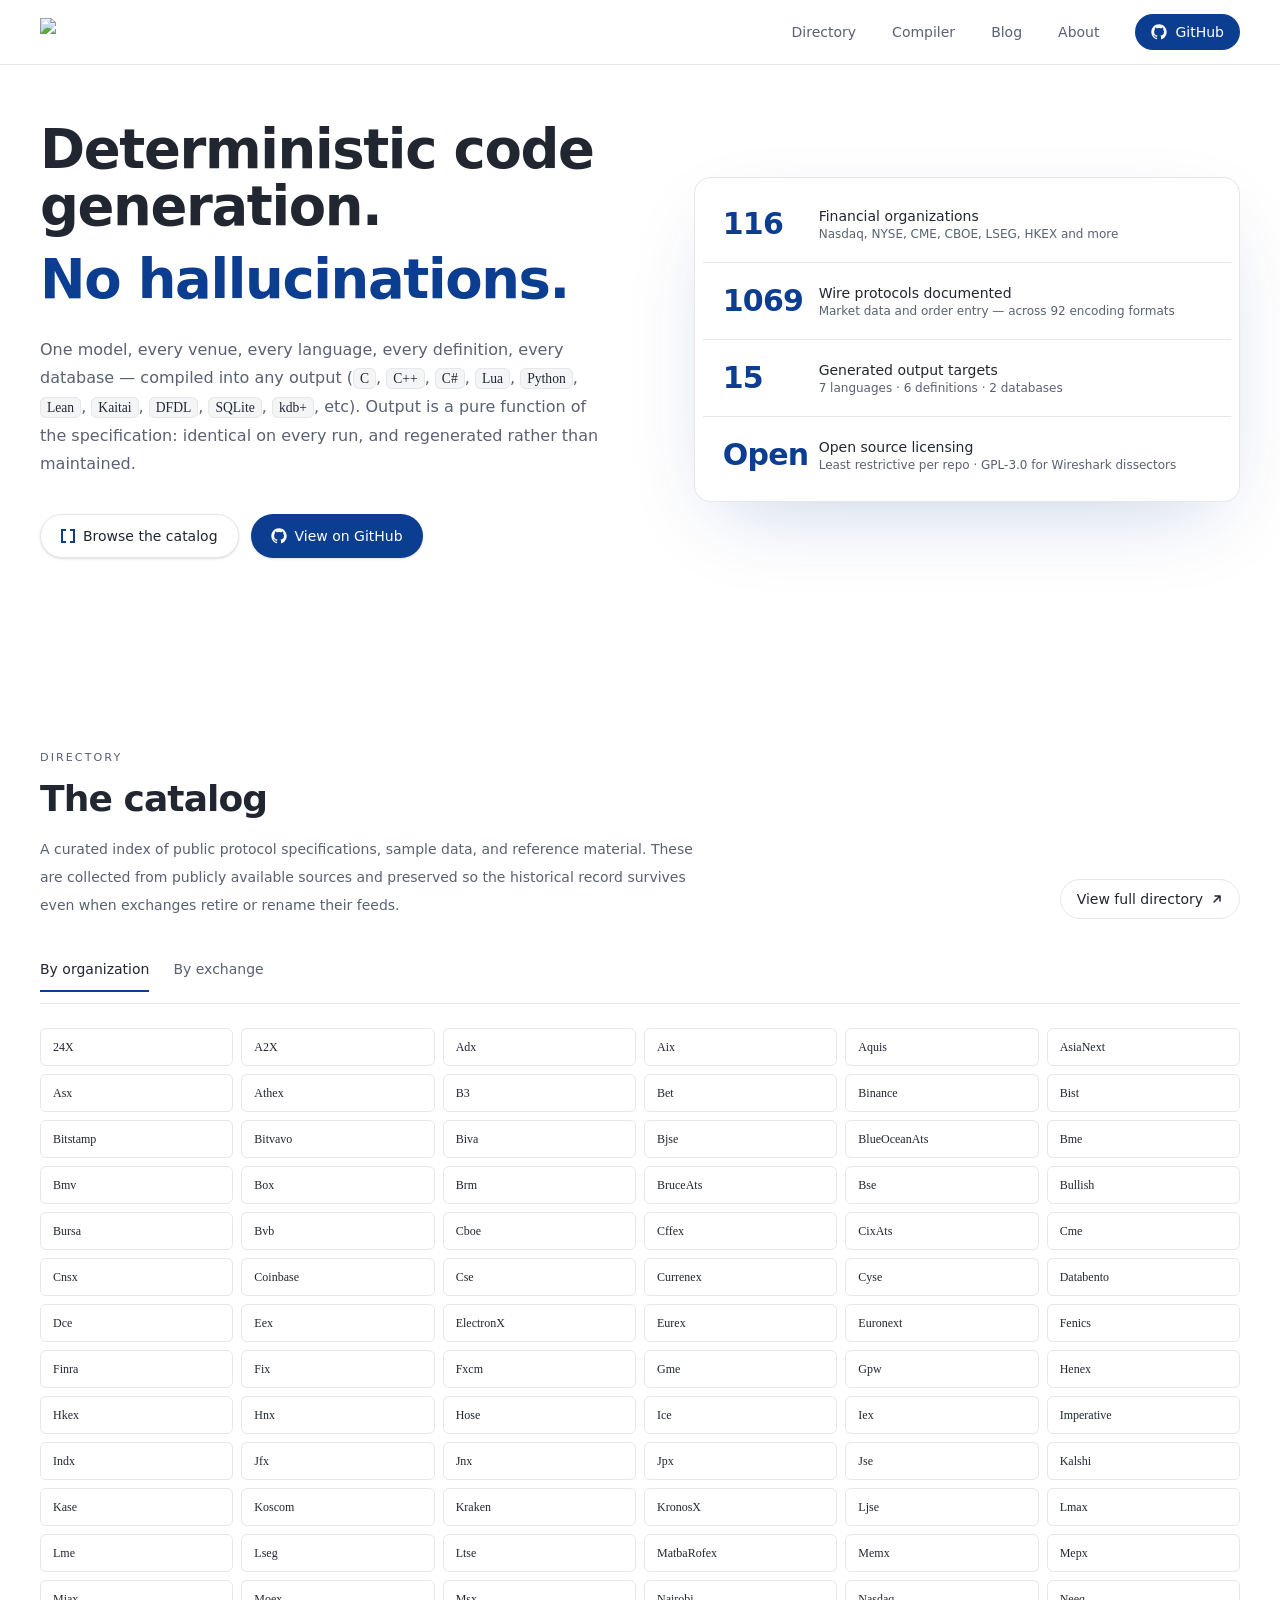
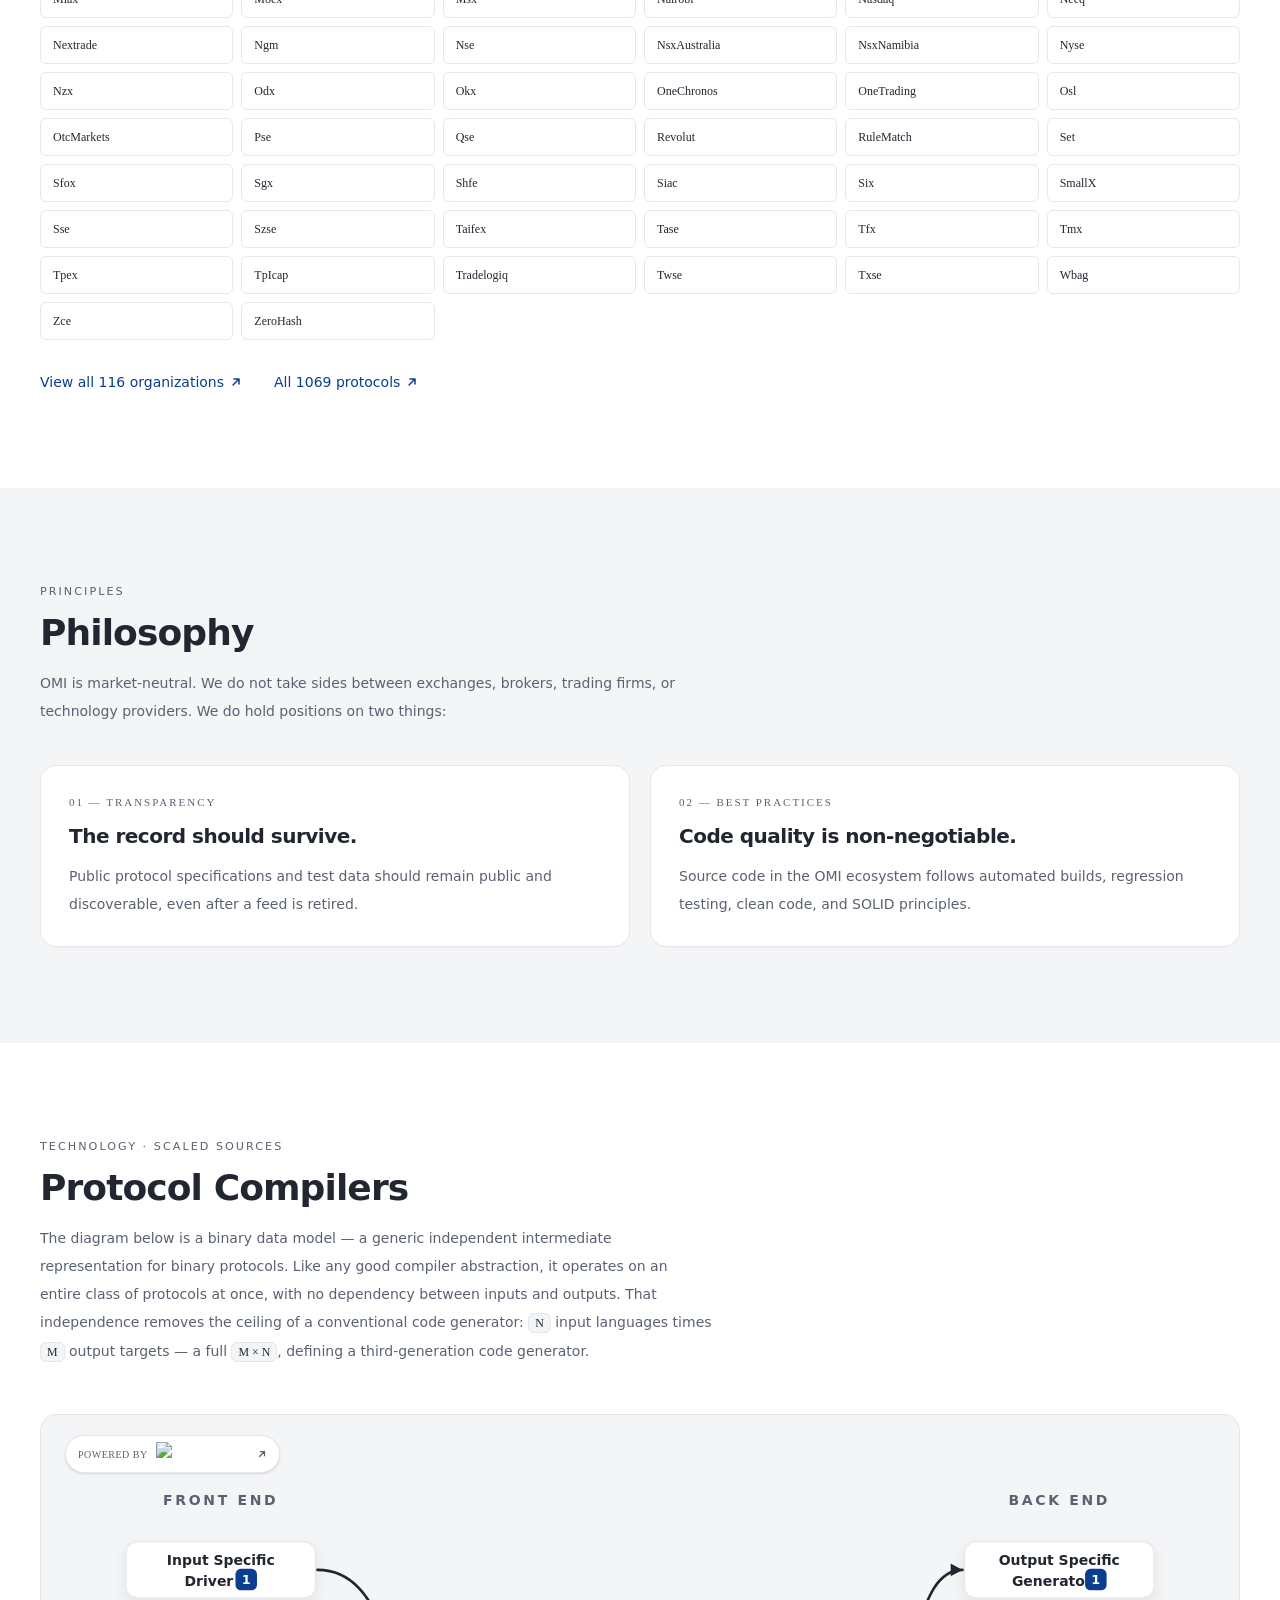
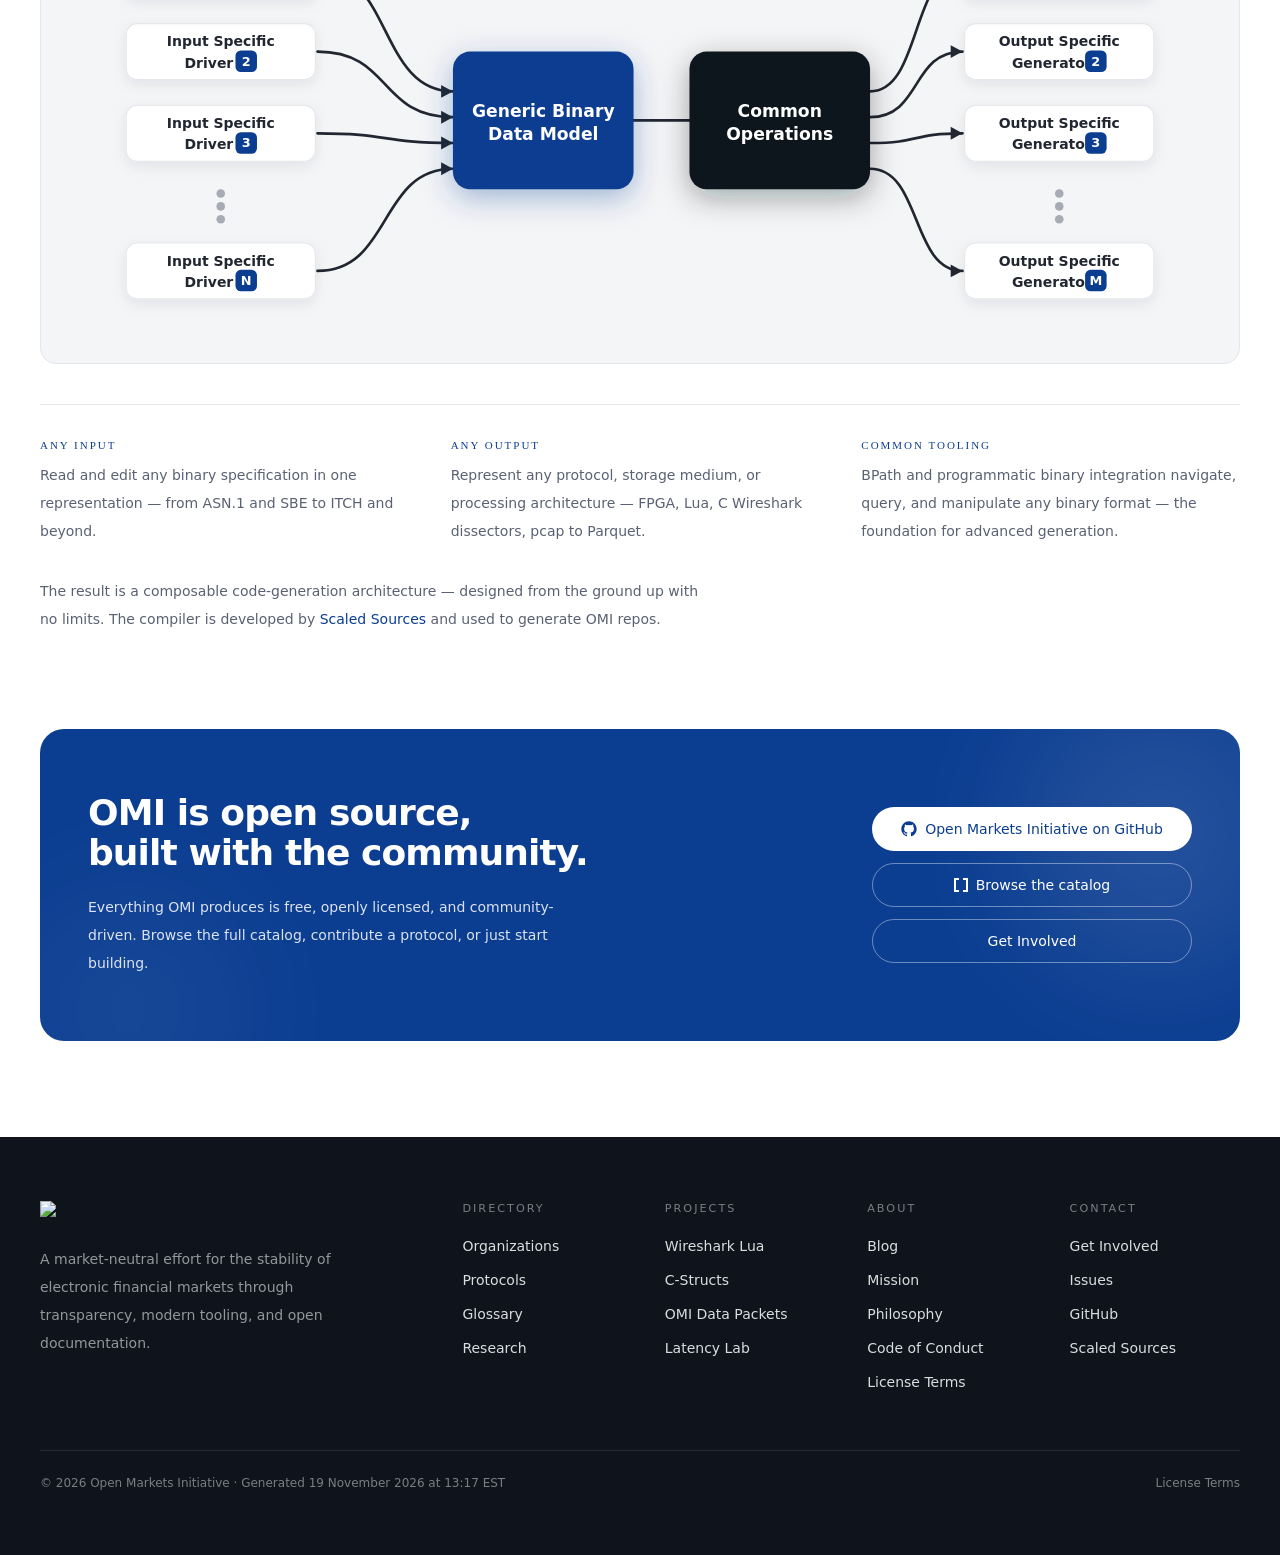
==== commit cc48804c: "Regenerate site: add esoteric-exchanges-at-omi, remove orgs-without-specs Co-Authored-By: Claude Opu" ====
--- a/index.html
+++ b/index.html
@@ -1 +1 @@
-<!DOCTYPE html><html lang="en" class="dm_sans_d89fb377-module__B_rulq__variable dm_mono_ed3df95c-module__D4oVwa__variable antialiased"><head><meta charSet="utf-8"/><meta name="viewport" content="width=device-width, initial-scale=1"/><link rel="preload" href="/_next/static/media/36363bfb06833f56-s.p.38hmww4cj4vme.woff2" as="font" crossorigin="" type="font/woff2"/><link rel="preload" href="/_next/static/media/5c285b27cdda1fe8-s.p.2_mbdogr7ni8i.woff2" as="font" crossorigin="" type="font/woff2"/><link rel="preload" href="/_next/static/media/a73419dd2ba2d841-s.p.2yee423r7ahpo.woff2" as="font" crossorigin="" type="font/woff2"/><link rel="preload" as="image" href="/omi-wide-color-light.svg"/><link rel="stylesheet" href="/_next/static/chunks/2i8cto3skgji8.css" data-precedence="next"/><link rel="preload" as="script" fetchPriority="low" href="/_next/static/chunks/3si9o-rgj1z6x.js"/><script src="/_next/static/chunks/15orcrkp-_9ct.js" async=""></script><script src="/_next/static/chunks/2cya-h6pss2j9.js" async=""></script><script src="/_next/static/chunks/0mr0fnckbkr54.js" async=""></script><script src="/_next/static/chunks/turbopack-43yii3-daxx03.js" async=""></script><script src="/_next/static/chunks/05-c3ty_6dwfk.js" async=""></script><script src="/_next/static/chunks/14mrh2-p_w84d.js" async=""></script><script src="/_next/static/chunks/2lwpawsbhyu69.js" async=""></script><meta name="next-size-adjust" content=""/><title>Open Markets Initiative — Democratizing access to modern electronic markets</title><meta name="description" content="A market-neutral effort for the stability of electronic financial markets through transparency, modern tooling, and open documentation."/><link rel="icon" href="/favicon.ico?favicon.0s_ock0-dxoru.ico" sizes="32x32" type="image/x-icon"/><script src="/_next/static/chunks/0cz1d0mv5g_q7.js" noModule=""></script></head><body><div hidden=""><!--$--><!--/$--></div><header class="sticky top-0 z-40 border-b border-border bg-white/85 backdrop-blur"><div class="mx-auto flex h-16 max-w-7xl items-center justify-between px-6 lg:px-10"><a class="flex items-center gap-2" href="/"><img alt="Open Markets Initiative" width="260" height="24" decoding="async" data-nimg="1" class="h-7 w-auto" style="color:transparent" src="/omi-wide-color-light.svg"/></a><nav class="hidden items-center gap-9 md:flex"><a class="text-sm text-ink-muted transition-colors hover:text-ink" href="/#directory">Directory</a><a class="text-sm text-ink-muted transition-colors hover:text-ink" href="/#compiler">Compiler</a><a class="text-sm text-ink-muted transition-colors hover:text-ink" href="/blogs/">Blog</a><a class="text-sm text-ink-muted transition-colors hover:text-ink" href="/#about">About</a><a href="https://github.com/Open-Markets-Initiative" target="_blank" rel="noreferrer" class="inline-flex h-9 items-center gap-2 rounded-full bg-brand px-4 text-sm font-medium text-white transition-colors hover:bg-brand-dark"><svg viewBox="0 0 24 24" fill="currentColor" aria-hidden="true" class="h-4 w-4"><path d="M12 .5C5.65.5.5 5.65.5 12c0 5.08 3.29 9.39 7.86 10.92.58.1.79-.25.79-.56v-2c-3.2.7-3.87-1.37-3.87-1.37-.52-1.34-1.28-1.7-1.28-1.7-1.05-.72.08-.7.08-.7 1.16.08 1.77 1.2 1.77 1.2 1.03 1.77 2.7 1.26 3.36.96.1-.75.4-1.26.74-1.55-2.55-.29-5.24-1.28-5.24-5.7 0-1.26.45-2.29 1.19-3.1-.12-.3-.52-1.48.11-3.08 0 0 .97-.31 3.18 1.18a11 11 0 0 1 5.79 0c2.2-1.49 3.17-1.18 3.17-1.18.63 1.6.23 2.78.11 3.08.74.81 1.19 1.84 1.19 3.1 0 4.43-2.69 5.41-5.25 5.7.41.35.78 1.05.78 2.12v3.14c0 .31.21.67.8.56C20.21 21.38 23.5 17.08 23.5 12c0-6.35-5.15-11.5-11.5-11.5Z"></path></svg>GitHub</a></nav></div></header><main><section class="relative overflow-hidden bg-white"><div class="mx-auto grid max-w-7xl items-center gap-16 px-6 pb-24 pt-10 lg:grid-cols-[1.05fr_1fr] lg:gap-20 lg:px-10 lg:pt-14"><div><h1 class="text-[2.75rem] font-semibold leading-[1.05] tracking-tight text-ink sm:text-5xl lg:text-[3.4rem]">Deterministic code generation.<span class="mt-4 block text-brand">No hallucinations.</span></h1><p class="mt-7 max-w-xl text-base leading-7 text-ink-muted">One model, every venue, every language, every definition, every database — compiled into any output (<code class="rounded-md border border-border bg-surface-muted px-1.5 py-0.5 font-mono text-[0.85em] text-ink">C</code>, <code class="rounded-md border border-border bg-surface-muted px-1.5 py-0.5 font-mono text-[0.85em] text-ink">C++</code>,<!-- --> <code class="rounded-md border border-border bg-surface-muted px-1.5 py-0.5 font-mono text-[0.85em] text-ink">C#</code>, <code class="rounded-md border border-border bg-surface-muted px-1.5 py-0.5 font-mono text-[0.85em] text-ink">Lua</code>,<!-- --> <code class="rounded-md border border-border bg-surface-muted px-1.5 py-0.5 font-mono text-[0.85em] text-ink">Python</code>, <code class="rounded-md border border-border bg-surface-muted px-1.5 py-0.5 font-mono text-[0.85em] text-ink">Lean</code>,<!-- --> <code class="rounded-md border border-border bg-surface-muted px-1.5 py-0.5 font-mono text-[0.85em] text-ink">Kaitai</code>, <code class="rounded-md border border-border bg-surface-muted px-1.5 py-0.5 font-mono text-[0.85em] text-ink">DFDL</code>,<!-- --> <code class="rounded-md border border-border bg-surface-muted px-1.5 py-0.5 font-mono text-[0.85em] text-ink">SQLite</code>, <code class="rounded-md border border-border bg-surface-muted px-1.5 py-0.5 font-mono text-[0.85em] text-ink">kdb+</code>, etc). Output is a pure function of the specification: identical on every run, and regenerated rather than maintained.</p><div class="mt-9 flex flex-wrap items-center gap-3"><a class="inline-flex h-11 items-center gap-2 rounded-full border border-border bg-white px-5 text-sm font-medium text-ink shadow-sm transition-colors hover:border-ink/30 hover:bg-surface-muted" href="/#directory"><svg viewBox="0 0 14 14" fill="currentColor" aria-hidden="true" class="h-3.5 w-3.5 text-brand"><path d="M5 0v2H2v10h3v2H0V0zM9 0h5v14H9v-2h3V2H9z"></path></svg>Browse the catalog</a><a href="https://github.com/Open-Markets-Initiative" target="_blank" rel="noreferrer" class="inline-flex h-11 items-center gap-2 rounded-full bg-brand px-5 text-sm font-medium text-white shadow-sm transition-colors hover:bg-brand-dark"><svg viewBox="0 0 24 24" fill="currentColor" aria-hidden="true" class="h-4 w-4"><path d="M12 .5C5.65.5.5 5.65.5 12c0 5.08 3.29 9.39 7.86 10.92.58.1.79-.25.79-.56v-2c-3.2.7-3.87-1.37-3.87-1.37-.52-1.34-1.28-1.7-1.28-1.7-1.05-.72.08-.7.08-.7 1.16.08 1.77 1.2 1.77 1.2 1.03 1.77 2.7 1.26 3.36.96.1-.75.4-1.26.74-1.55-2.55-.29-5.24-1.28-5.24-5.7 0-1.26.45-2.29 1.19-3.1-.12-.3-.52-1.48.11-3.08 0 0 .97-.31 3.18 1.18a11 11 0 0 1 5.79 0c2.2-1.49 3.17-1.18 3.17-1.18.63 1.6.23 2.78.11 3.08.74.81 1.19 1.84 1.19 3.1 0 4.43-2.69 5.41-5.25 5.7.41.35.78 1.05.78 2.12v3.14c0 .31.21.67.8.56C20.21 21.38 23.5 17.08 23.5 12c0-6.35-5.15-11.5-11.5-11.5Z"></path></svg>View on GitHub</a></div></div><div><div class="rounded-2xl border border-border bg-white p-2 shadow-[0_30px_80px_-30px_rgba(11,61,145,0.25)]"><ul class="divide-y divide-border"><li class="grid grid-cols-[80px_1fr] items-center gap-4 px-5 py-5"><span class="text-3xl font-semibold tracking-tight text-brand">116</span><div><p class="text-sm font-medium text-ink">Financial organizations</p><p class="text-xs text-ink-muted">Nasdaq, NYSE, CME, CBOE, LSEG, HKEX and more</p></div></li><li class="grid grid-cols-[80px_1fr] items-center gap-4 px-5 py-5"><span class="text-3xl font-semibold tracking-tight text-brand">1069</span><div><p class="text-sm font-medium text-ink">Wire protocols documented</p><p class="text-xs text-ink-muted">Market data and order entry — across 92 encoding formats</p></div></li><li class="grid grid-cols-[80px_1fr] items-center gap-4 px-5 py-5"><span class="text-3xl font-semibold tracking-tight text-brand">15</span><div><p class="text-sm font-medium text-ink">Generated output targets</p><p class="text-xs text-ink-muted">7 languages · 6 definitions · 2 databases</p></div></li><li class="grid grid-cols-[80px_1fr] items-center gap-4 px-5 py-5"><span class="text-3xl font-semibold tracking-tight text-brand">Open</span><div><p class="text-sm font-medium text-ink">Open source licensing</p><p class="text-xs text-ink-muted">Least restrictive per repo · GPL-3.0 for Wireshark dissectors</p></div></li></ul></div></div></div></section><section id="directory" class="bg-white py-24"><div class="mx-auto max-w-7xl px-6 lg:px-10"><p class="text-[0.7rem] font-medium uppercase tracking-[0.18em] text-ink-muted">Directory</p><div class="mt-3 flex flex-col gap-6 sm:flex-row sm:items-end sm:justify-between"><div class="max-w-2xl"><h2 class="text-3xl font-semibold tracking-tight text-ink sm:text-4xl">The catalog</h2><p class="mt-4 text-sm leading-7 text-ink-muted">A curated index of public protocol specifications, sample data, and reference material. These are collected from publicly available sources and preserved so the historical record survives even when exchanges retire or rename their feeds.</p></div><a href="https://github.com/Open-Markets-Initiative/Directory" target="_blank" rel="noreferrer" class="inline-flex h-10 shrink-0 items-center gap-2 self-start rounded-full border border-border px-4 text-sm text-ink transition-colors hover:border-ink/30 hover:bg-surface-muted sm:self-end">View full directory <svg viewBox="0 0 12 12" fill="none" stroke="currentColor" stroke-width="1.5" stroke-linecap="round" stroke-linejoin="round" aria-hidden="true" class="h-3 w-3"><path d="M3 9 9 3M4 3h5v5"></path></svg></a></div><div class="mt-10 flex flex-wrap items-center gap-6 border-b border-border pb-3"><button type="button" aria-pressed="true" class="relative pb-3 text-sm font-medium text-ink after:absolute after:inset-x-0 after:-bottom-[1px] after:h-[2px] after:bg-brand">By organization</button><button type="button" aria-pressed="false" class="pb-3 text-sm text-ink-muted transition-colors hover:text-ink">By exchange</button></div><ul class="mt-6 grid grid-cols-2 gap-2 sm:grid-cols-3 md:grid-cols-4 lg:grid-cols-6"><li><a href="https://github.com/Open-Markets-Initiative/Directory/tree/main/Organizations/24X" target="_blank" rel="noreferrer" class="block rounded-md border border-border bg-white px-3 py-2.5 font-mono text-xs text-ink transition-colors hover:border-brand/40 hover:bg-brand/[0.04] hover:text-brand">24X</a></li><li><a href="https://github.com/Open-Markets-Initiative/Directory/tree/main/Organizations/A2X" target="_blank" rel="noreferrer" class="block rounded-md border border-border bg-white px-3 py-2.5 font-mono text-xs text-ink transition-colors hover:border-brand/40 hover:bg-brand/[0.04] hover:text-brand">A2X</a></li><li><a href="https://github.com/Open-Markets-Initiative/Directory/tree/main/Organizations/Adx" target="_blank" rel="noreferrer" class="block rounded-md border border-border bg-white px-3 py-2.5 font-mono text-xs text-ink transition-colors hover:border-brand/40 hover:bg-brand/[0.04] hover:text-brand">Adx</a></li><li><a href="https://github.com/Open-Markets-Initiative/Directory/tree/main/Organizations/Aix" target="_blank" rel="noreferrer" class="block rounded-md border border-border bg-white px-3 py-2.5 font-mono text-xs text-ink transition-colors hover:border-brand/40 hover:bg-brand/[0.04] hover:text-brand">Aix</a></li><li><a href="https://github.com/Open-Markets-Initiative/Directory/tree/main/Organizations/Aquis" target="_blank" rel="noreferrer" class="block rounded-md border border-border bg-white px-3 py-2.5 font-mono text-xs text-ink transition-colors hover:border-brand/40 hover:bg-brand/[0.04] hover:text-brand">Aquis</a></li><li><a href="https://github.com/Open-Markets-Initiative/Directory/tree/main/Organizations/AsiaNext" target="_blank" rel="noreferrer" class="block rounded-md border border-border bg-white px-3 py-2.5 font-mono text-xs text-ink transition-colors hover:border-brand/40 hover:bg-brand/[0.04] hover:text-brand">AsiaNext</a></li><li><a href="https://github.com/Open-Markets-Initiative/Directory/tree/main/Organizations/Asx" target="_blank" rel="noreferrer" class="block rounded-md border border-border bg-white px-3 py-2.5 font-mono text-xs text-ink transition-colors hover:border-brand/40 hover:bg-brand/[0.04] hover:text-brand">Asx</a></li><li><a href="https://github.com/Open-Markets-Initiative/Directory/tree/main/Organizations/Athex" target="_blank" rel="noreferrer" class="block rounded-md border border-border bg-white px-3 py-2.5 font-mono text-xs text-ink transition-colors hover:border-brand/40 hover:bg-brand/[0.04] hover:text-brand">Athex</a></li><li><a href="https://github.com/Open-Markets-Initiative/Directory/tree/main/Organizations/B3" target="_blank" rel="noreferrer" class="block rounded-md border border-border bg-white px-3 py-2.5 font-mono text-xs text-ink transition-colors hover:border-brand/40 hover:bg-brand/[0.04] hover:text-brand">B3</a></li><li><a href="https://github.com/Open-Markets-Initiative/Directory/tree/main/Organizations/Bet" target="_blank" rel="noreferrer" class="block rounded-md border border-border bg-white px-3 py-2.5 font-mono text-xs text-ink transition-colors hover:border-brand/40 hover:bg-brand/[0.04] hover:text-brand">Bet</a></li><li><a href="https://github.com/Open-Markets-Initiative/Directory/tree/main/Organizations/Binance" target="_blank" rel="noreferrer" class="block rounded-md border border-border bg-white px-3 py-2.5 font-mono text-xs text-ink transition-colors hover:border-brand/40 hover:bg-brand/[0.04] hover:text-brand">Binance</a></li><li><a href="https://github.com/Open-Markets-Initiative/Directory/tree/main/Organizations/Bist" target="_blank" rel="noreferrer" class="block rounded-md border border-border bg-white px-3 py-2.5 font-mono text-xs text-ink transition-colors hover:border-brand/40 hover:bg-brand/[0.04] hover:text-brand">Bist</a></li><li><a href="https://github.com/Open-Markets-Initiative/Directory/tree/main/Organizations/Bitstamp" target="_blank" rel="noreferrer" class="block rounded-md border border-border bg-white px-3 py-2.5 font-mono text-xs text-ink transition-colors hover:border-brand/40 hover:bg-brand/[0.04] hover:text-brand">Bitstamp</a></li><li><a href="https://github.com/Open-Markets-Initiative/Directory/tree/main/Organizations/Bitvavo" target="_blank" rel="noreferrer" class="block rounded-md border border-border bg-white px-3 py-2.5 font-mono text-xs text-ink transition-colors hover:border-brand/40 hover:bg-brand/[0.04] hover:text-brand">Bitvavo</a></li><li><a href="https://github.com/Open-Markets-Initiative/Directory/tree/main/Organizations/Biva" target="_blank" rel="noreferrer" class="block rounded-md border border-border bg-white px-3 py-2.5 font-mono text-xs text-ink transition-colors hover:border-brand/40 hover:bg-brand/[0.04] hover:text-brand">Biva</a></li><li><a href="https://github.com/Open-Markets-Initiative/Directory/tree/main/Organizations/Bjse" target="_blank" rel="noreferrer" class="block rounded-md border border-border bg-white px-3 py-2.5 font-mono text-xs text-ink transition-colors hover:border-brand/40 hover:bg-brand/[0.04] hover:text-brand">Bjse</a></li><li><a href="https://github.com/Open-Markets-Initiative/Directory/tree/main/Organizations/BlueOceanAts" target="_blank" rel="noreferrer" class="block rounded-md border border-border bg-white px-3 py-2.5 font-mono text-xs text-ink transition-colors hover:border-brand/40 hover:bg-brand/[0.04] hover:text-brand">BlueOceanAts</a></li><li><a href="https://github.com/Open-Markets-Initiative/Directory/tree/main/Organizations/Bme" target="_blank" rel="noreferrer" class="block rounded-md border border-border bg-white px-3 py-2.5 font-mono text-xs text-ink transition-colors hover:border-brand/40 hover:bg-brand/[0.04] hover:text-brand">Bme</a></li><li><a href="https://github.com/Open-Markets-Initiative/Directory/tree/main/Organizations/Bmv" target="_blank" rel="noreferrer" class="block rounded-md border border-border bg-white px-3 py-2.5 font-mono text-xs text-ink transition-colors hover:border-brand/40 hover:bg-brand/[0.04] hover:text-brand">Bmv</a></li><li><a href="https://github.com/Open-Markets-Initiative/Directory/tree/main/Organizations/Box" target="_blank" rel="noreferrer" class="block rounded-md border border-border bg-white px-3 py-2.5 font-mono text-xs text-ink transition-colors hover:border-brand/40 hover:bg-brand/[0.04] hover:text-brand">Box</a></li><li><a href="https://github.com/Open-Markets-Initiative/Directory/tree/main/Organizations/Brm" target="_blank" rel="noreferrer" class="block rounded-md border border-border bg-white px-3 py-2.5 font-mono text-xs text-ink transition-colors hover:border-brand/40 hover:bg-brand/[0.04] hover:text-brand">Brm</a></li><li><a href="https://github.com/Open-Markets-Initiative/Directory/tree/main/Organizations/BruceAts" target="_blank" rel="noreferrer" class="block rounded-md border border-border bg-white px-3 py-2.5 font-mono text-xs text-ink transition-colors hover:border-brand/40 hover:bg-brand/[0.04] hover:text-brand">BruceAts</a></li><li><a href="https://github.com/Open-Markets-Initiative/Directory/tree/main/Organizations/Bse" target="_blank" rel="noreferrer" class="block rounded-md border border-border bg-white px-3 py-2.5 font-mono text-xs text-ink transition-colors hover:border-brand/40 hover:bg-brand/[0.04] hover:text-brand">Bse</a></li><li><a href="https://github.com/Open-Markets-Initiative/Directory/tree/main/Organizations/Bullish" target="_blank" rel="noreferrer" class="block rounded-md border border-border bg-white px-3 py-2.5 font-mono text-xs text-ink transition-colors hover:border-brand/40 hover:bg-brand/[0.04] hover:text-brand">Bullish</a></li><li><a href="https://github.com/Open-Markets-Initiative/Directory/tree/main/Organizations/Bursa" target="_blank" rel="noreferrer" class="block rounded-md border border-border bg-white px-3 py-2.5 font-mono text-xs text-ink transition-colors hover:border-brand/40 hover:bg-brand/[0.04] hover:text-brand">Bursa</a></li><li><a href="https://github.com/Open-Markets-Initiative/Directory/tree/main/Organizations/Bvb" target="_blank" rel="noreferrer" class="block rounded-md border border-border bg-white px-3 py-2.5 font-mono text-xs text-ink transition-colors hover:border-brand/40 hover:bg-brand/[0.04] hover:text-brand">Bvb</a></li><li><a href="https://github.com/Open-Markets-Initiative/Directory/tree/main/Organizations/Cboe" target="_blank" rel="noreferrer" class="block rounded-md border border-border bg-white px-3 py-2.5 font-mono text-xs text-ink transition-colors hover:border-brand/40 hover:bg-brand/[0.04] hover:text-brand">Cboe</a></li><li><a href="https://github.com/Open-Markets-Initiative/Directory/tree/main/Organizations/Cffex" target="_blank" rel="noreferrer" class="block rounded-md border border-border bg-white px-3 py-2.5 font-mono text-xs text-ink transition-colors hover:border-brand/40 hover:bg-brand/[0.04] hover:text-brand">Cffex</a></li><li><a href="https://github.com/Open-Markets-Initiative/Directory/tree/main/Organizations/CixAts" target="_blank" rel="noreferrer" class="block rounded-md border border-border bg-white px-3 py-2.5 font-mono text-xs text-ink transition-colors hover:border-brand/40 hover:bg-brand/[0.04] hover:text-brand">CixAts</a></li><li><a href="https://github.com/Open-Markets-Initiative/Directory/tree/main/Organizations/Cme" target="_blank" rel="noreferrer" class="block rounded-md border border-border bg-white px-3 py-2.5 font-mono text-xs text-ink transition-colors hover:border-brand/40 hover:bg-brand/[0.04] hover:text-brand">Cme</a></li><li><a href="https://github.com/Open-Markets-Initiative/Directory/tree/main/Organizations/Cnsx" target="_blank" rel="noreferrer" class="block rounded-md border border-border bg-white px-3 py-2.5 font-mono text-xs text-ink transition-colors hover:border-brand/40 hover:bg-brand/[0.04] hover:text-brand">Cnsx</a></li><li><a href="https://github.com/Open-Markets-Initiative/Directory/tree/main/Organizations/Coinbase" target="_blank" rel="noreferrer" class="block rounded-md border border-border bg-white px-3 py-2.5 font-mono text-xs text-ink transition-colors hover:border-brand/40 hover:bg-brand/[0.04] hover:text-brand">Coinbase</a></li><li><a href="https://github.com/Open-Markets-Initiative/Directory/tree/main/Organizations/Cse" target="_blank" rel="noreferrer" class="block rounded-md border border-border bg-white px-3 py-2.5 font-mono text-xs text-ink transition-colors hover:border-brand/40 hover:bg-brand/[0.04] hover:text-brand">Cse</a></li><li><a href="https://github.com/Open-Markets-Initiative/Directory/tree/main/Organizations/Currenex" target="_blank" rel="noreferrer" class="block rounded-md border border-border bg-white px-3 py-2.5 font-mono text-xs text-ink transition-colors hover:border-brand/40 hover:bg-brand/[0.04] hover:text-brand">Currenex</a></li><li><a href="https://github.com/Open-Markets-Initiative/Directory/tree/main/Organizations/Cyse" target="_blank" rel="noreferrer" class="block rounded-md border border-border bg-white px-3 py-2.5 font-mono text-xs text-ink transition-colors hover:border-brand/40 hover:bg-brand/[0.04] hover:text-brand">Cyse</a></li><li><a href="https://github.com/Open-Markets-Initiative/Directory/tree/main/Organizations/Databento" target="_blank" rel="noreferrer" class="block rounded-md border border-border bg-white px-3 py-2.5 font-mono text-xs text-ink transition-colors hover:border-brand/40 hover:bg-brand/[0.04] hover:text-brand">Databento</a></li><li><a href="https://github.com/Open-Markets-Initiative/Directory/tree/main/Organizations/Dce" target="_blank" rel="noreferrer" class="block rounded-md border border-border bg-white px-3 py-2.5 font-mono text-xs text-ink transition-colors hover:border-brand/40 hover:bg-brand/[0.04] hover:text-brand">Dce</a></li><li><a href="https://github.com/Open-Markets-Initiative/Directory/tree/main/Organizations/Eex" target="_blank" rel="noreferrer" class="block rounded-md border border-border bg-white px-3 py-2.5 font-mono text-xs text-ink transition-colors hover:border-brand/40 hover:bg-brand/[0.04] hover:text-brand">Eex</a></li><li><a href="https://github.com/Open-Markets-Initiative/Directory/tree/main/Organizations/ElectronX" target="_blank" rel="noreferrer" class="block rounded-md border border-border bg-white px-3 py-2.5 font-mono text-xs text-ink transition-colors hover:border-brand/40 hover:bg-brand/[0.04] hover:text-brand">ElectronX</a></li><li><a href="https://github.com/Open-Markets-Initiative/Directory/tree/main/Organizations/Eurex" target="_blank" rel="noreferrer" class="block rounded-md border border-border bg-white px-3 py-2.5 font-mono text-xs text-ink transition-colors hover:border-brand/40 hover:bg-brand/[0.04] hover:text-brand">Eurex</a></li><li><a href="https://github.com/Open-Markets-Initiative/Directory/tree/main/Organizations/Euronext" target="_blank" rel="noreferrer" class="block rounded-md border border-border bg-white px-3 py-2.5 font-mono text-xs text-ink transition-colors hover:border-brand/40 hover:bg-brand/[0.04] hover:text-brand">Euronext</a></li><li><a href="https://github.com/Open-Markets-Initiative/Directory/tree/main/Organizations/Fenics" target="_blank" rel="noreferrer" class="block rounded-md border border-border bg-white px-3 py-2.5 font-mono text-xs text-ink transition-colors hover:border-brand/40 hover:bg-brand/[0.04] hover:text-brand">Fenics</a></li><li><a href="https://github.com/Open-Markets-Initiative/Directory/tree/main/Organizations/Finra" target="_blank" rel="noreferrer" class="block rounded-md border border-border bg-white px-3 py-2.5 font-mono text-xs text-ink transition-colors hover:border-brand/40 hover:bg-brand/[0.04] hover:text-brand">Finra</a></li><li><a href="https://github.com/Open-Markets-Initiative/Directory/tree/main/Organizations/Fix" target="_blank" rel="noreferrer" class="block rounded-md border border-border bg-white px-3 py-2.5 font-mono text-xs text-ink transition-colors hover:border-brand/40 hover:bg-brand/[0.04] hover:text-brand">Fix</a></li><li><a href="https://github.com/Open-Markets-Initiative/Directory/tree/main/Organizations/Fxcm" target="_blank" rel="noreferrer" class="block rounded-md border border-border bg-white px-3 py-2.5 font-mono text-xs text-ink transition-colors hover:border-brand/40 hover:bg-brand/[0.04] hover:text-brand">Fxcm</a></li><li><a href="https://github.com/Open-Markets-Initiative/Directory/tree/main/Organizations/Gme" target="_blank" rel="noreferrer" class="block rounded-md border border-border bg-white px-3 py-2.5 font-mono text-xs text-ink transition-colors hover:border-brand/40 hover:bg-brand/[0.04] hover:text-brand">Gme</a></li><li><a href="https://github.com/Open-Markets-Initiative/Directory/tree/main/Organizations/Gpw" target="_blank" rel="noreferrer" class="block rounded-md border border-border bg-white px-3 py-2.5 font-mono text-xs text-ink transition-colors hover:border-brand/40 hover:bg-brand/[0.04] hover:text-brand">Gpw</a></li><li><a href="https://github.com/Open-Markets-Initiative/Directory/tree/main/Organizations/Henex" target="_blank" rel="noreferrer" class="block rounded-md border border-border bg-white px-3 py-2.5 font-mono text-xs text-ink transition-colors hover:border-brand/40 hover:bg-brand/[0.04] hover:text-brand">Henex</a></li><li><a href="https://github.com/Open-Markets-Initiative/Directory/tree/main/Organizations/Hkex" target="_blank" rel="noreferrer" class="block rounded-md border border-border bg-white px-3 py-2.5 font-mono text-xs text-ink transition-colors hover:border-brand/40 hover:bg-brand/[0.04] hover:text-brand">Hkex</a></li><li><a href="https://github.com/Open-Markets-Initiative/Directory/tree/main/Organizations/Hnx" target="_blank" rel="noreferrer" class="block rounded-md border border-border bg-white px-3 py-2.5 font-mono text-xs text-ink transition-colors hover:border-brand/40 hover:bg-brand/[0.04] hover:text-brand">Hnx</a></li><li><a href="https://github.com/Open-Markets-Initiative/Directory/tree/main/Organizations/Hose" target="_blank" rel="noreferrer" class="block rounded-md border border-border bg-white px-3 py-2.5 font-mono text-xs text-ink transition-colors hover:border-brand/40 hover:bg-brand/[0.04] hover:text-brand">Hose</a></li><li><a href="https://github.com/Open-Markets-Initiative/Directory/tree/main/Organizations/Ice" target="_blank" rel="noreferrer" class="block rounded-md border border-border bg-white px-3 py-2.5 font-mono text-xs text-ink transition-colors hover:border-brand/40 hover:bg-brand/[0.04] hover:text-brand">Ice</a></li><li><a href="https://github.com/Open-Markets-Initiative/Directory/tree/main/Organizations/Iex" target="_blank" rel="noreferrer" class="block rounded-md border border-border bg-white px-3 py-2.5 font-mono text-xs text-ink transition-colors hover:border-brand/40 hover:bg-brand/[0.04] hover:text-brand">Iex</a></li><li><a href="https://github.com/Open-Markets-Initiative/Directory/tree/main/Organizations/Imperative" target="_blank" rel="noreferrer" class="block rounded-md border border-border bg-white px-3 py-2.5 font-mono text-xs text-ink transition-colors hover:border-brand/40 hover:bg-brand/[0.04] hover:text-brand">Imperative</a></li><li><a href="https://github.com/Open-Markets-Initiative/Directory/tree/main/Organizations/Indx" target="_blank" rel="noreferrer" class="block rounded-md border border-border bg-white px-3 py-2.5 font-mono text-xs text-ink transition-colors hover:border-brand/40 hover:bg-brand/[0.04] hover:text-brand">Indx</a></li><li><a href="https://github.com/Open-Markets-Initiative/Directory/tree/main/Organizations/Jfx" target="_blank" rel="noreferrer" class="block rounded-md border border-border bg-white px-3 py-2.5 font-mono text-xs text-ink transition-colors hover:border-brand/40 hover:bg-brand/[0.04] hover:text-brand">Jfx</a></li><li><a href="https://github.com/Open-Markets-Initiative/Directory/tree/main/Organizations/Jnx" target="_blank" rel="noreferrer" class="block rounded-md border border-border bg-white px-3 py-2.5 font-mono text-xs text-ink transition-colors hover:border-brand/40 hover:bg-brand/[0.04] hover:text-brand">Jnx</a></li><li><a href="https://github.com/Open-Markets-Initiative/Directory/tree/main/Organizations/Jpx" target="_blank" rel="noreferrer" class="block rounded-md border border-border bg-white px-3 py-2.5 font-mono text-xs text-ink transition-colors hover:border-brand/40 hover:bg-brand/[0.04] hover:text-brand">Jpx</a></li><li><a href="https://github.com/Open-Markets-Initiative/Directory/tree/main/Organizations/Jse" target="_blank" rel="noreferrer" class="block rounded-md border border-border bg-white px-3 py-2.5 font-mono text-xs text-ink transition-colors hover:border-brand/40 hover:bg-brand/[0.04] hover:text-brand">Jse</a></li><li><a href="https://github.com/Open-Markets-Initiative/Directory/tree/main/Organizations/Kalshi" target="_blank" rel="noreferrer" class="block rounded-md border border-border bg-white px-3 py-2.5 font-mono text-xs text-ink transition-colors hover:border-brand/40 hover:bg-brand/[0.04] hover:text-brand">Kalshi</a></li><li><a href="https://github.com/Open-Markets-Initiative/Directory/tree/main/Organizations/Kase" target="_blank" rel="noreferrer" class="block rounded-md border border-border bg-white px-3 py-2.5 font-mono text-xs text-ink transition-colors hover:border-brand/40 hover:bg-brand/[0.04] hover:text-brand">Kase</a></li><li><a href="https://github.com/Open-Markets-Initiative/Directory/tree/main/Organizations/Koscom" target="_blank" rel="noreferrer" class="block rounded-md border border-border bg-white px-3 py-2.5 font-mono text-xs text-ink transition-colors hover:border-brand/40 hover:bg-brand/[0.04] hover:text-brand">Koscom</a></li><li><a href="https://github.com/Open-Markets-Initiative/Directory/tree/main/Organizations/Kraken" target="_blank" rel="noreferrer" class="block rounded-md border border-border bg-white px-3 py-2.5 font-mono text-xs text-ink transition-colors hover:border-brand/40 hover:bg-brand/[0.04] hover:text-brand">Kraken</a></li><li><a href="https://github.com/Open-Markets-Initiative/Directory/tree/main/Organizations/KronosX" target="_blank" rel="noreferrer" class="block rounded-md border border-border bg-white px-3 py-2.5 font-mono text-xs text-ink transition-colors hover:border-brand/40 hover:bg-brand/[0.04] hover:text-brand">KronosX</a></li><li><a href="https://github.com/Open-Markets-Initiative/Directory/tree/main/Organizations/Ljse" target="_blank" rel="noreferrer" class="block rounded-md border border-border bg-white px-3 py-2.5 font-mono text-xs text-ink transition-colors hover:border-brand/40 hover:bg-brand/[0.04] hover:text-brand">Ljse</a></li><li><a href="https://github.com/Open-Markets-Initiative/Directory/tree/main/Organizations/Lmax" target="_blank" rel="noreferrer" class="block rounded-md border border-border bg-white px-3 py-2.5 font-mono text-xs text-ink transition-colors hover:border-brand/40 hover:bg-brand/[0.04] hover:text-brand">Lmax</a></li><li><a href="https://github.com/Open-Markets-Initiative/Directory/tree/main/Organizations/Lme" target="_blank" rel="noreferrer" class="block rounded-md border border-border bg-white px-3 py-2.5 font-mono text-xs text-ink transition-colors hover:border-brand/40 hover:bg-brand/[0.04] hover:text-brand">Lme</a></li><li><a href="https://github.com/Open-Markets-Initiative/Directory/tree/main/Organizations/Lseg" target="_blank" rel="noreferrer" class="block rounded-md border border-border bg-white px-3 py-2.5 font-mono text-xs text-ink transition-colors hover:border-brand/40 hover:bg-brand/[0.04] hover:text-brand">Lseg</a></li><li><a href="https://github.com/Open-Markets-Initiative/Directory/tree/main/Organizations/Ltse" target="_blank" rel="noreferrer" class="block rounded-md border border-border bg-white px-3 py-2.5 font-mono text-xs text-ink transition-colors hover:border-brand/40 hover:bg-brand/[0.04] hover:text-brand">Ltse</a></li><li><a href="https://github.com/Open-Markets-Initiative/Directory/tree/main/Organizations/MatbaRofex" target="_blank" rel="noreferrer" class="block rounded-md border border-border bg-white px-3 py-2.5 font-mono text-xs text-ink transition-colors hover:border-brand/40 hover:bg-brand/[0.04] hover:text-brand">MatbaRofex</a></li><li><a href="https://github.com/Open-Markets-Initiative/Directory/tree/main/Organizations/Memx" target="_blank" rel="noreferrer" class="block rounded-md border border-border bg-white px-3 py-2.5 font-mono text-xs text-ink transition-colors hover:border-brand/40 hover:bg-brand/[0.04] hover:text-brand">Memx</a></li><li><a href="https://github.com/Open-Markets-Initiative/Directory/tree/main/Organizations/Mepx" target="_blank" rel="noreferrer" class="block rounded-md border border-border bg-white px-3 py-2.5 font-mono text-xs text-ink transition-colors hover:border-brand/40 hover:bg-brand/[0.04] hover:text-brand">Mepx</a></li><li><a href="https://github.com/Open-Markets-Initiative/Directory/tree/main/Organizations/Miax" target="_blank" rel="noreferrer" class="block rounded-md border border-border bg-white px-3 py-2.5 font-mono text-xs text-ink transition-colors hover:border-brand/40 hover:bg-brand/[0.04] hover:text-brand">Miax</a></li><li><a href="https://github.com/Open-Markets-Initiative/Directory/tree/main/Organizations/Moex" target="_blank" rel="noreferrer" class="block rounded-md border border-border bg-white px-3 py-2.5 font-mono text-xs text-ink transition-colors hover:border-brand/40 hover:bg-brand/[0.04] hover:text-brand">Moex</a></li><li><a href="https://github.com/Open-Markets-Initiative/Directory/tree/main/Organizations/Msx" target="_blank" rel="noreferrer" class="block rounded-md border border-border bg-white px-3 py-2.5 font-mono text-xs text-ink transition-colors hover:border-brand/40 hover:bg-brand/[0.04] hover:text-brand">Msx</a></li><li><a href="https://github.com/Open-Markets-Initiative/Directory/tree/main/Organizations/Nairobi" target="_blank" rel="noreferrer" class="block rounded-md border border-border bg-white px-3 py-2.5 font-mono text-xs text-ink transition-colors hover:border-brand/40 hover:bg-brand/[0.04] hover:text-brand">Nairobi</a></li><li><a href="https://github.com/Open-Markets-Initiative/Directory/tree/main/Organizations/Nasdaq" target="_blank" rel="noreferrer" class="block rounded-md border border-border bg-white px-3 py-2.5 font-mono text-xs text-ink transition-colors hover:border-brand/40 hover:bg-brand/[0.04] hover:text-brand">Nasdaq</a></li><li><a href="https://github.com/Open-Markets-Initiative/Directory/tree/main/Organizations/Neeq" target="_blank" rel="noreferrer" class="block rounded-md border border-border bg-white px-3 py-2.5 font-mono text-xs text-ink transition-colors hover:border-brand/40 hover:bg-brand/[0.04] hover:text-brand">Neeq</a></li><li><a href="https://github.com/Open-Markets-Initiative/Directory/tree/main/Organizations/Nextrade" target="_blank" rel="noreferrer" class="block rounded-md border border-border bg-white px-3 py-2.5 font-mono text-xs text-ink transition-colors hover:border-brand/40 hover:bg-brand/[0.04] hover:text-brand">Nextrade</a></li><li><a href="https://github.com/Open-Markets-Initiative/Directory/tree/main/Organizations/Ngm" target="_blank" rel="noreferrer" class="block rounded-md border border-border bg-white px-3 py-2.5 font-mono text-xs text-ink transition-colors hover:border-brand/40 hover:bg-brand/[0.04] hover:text-brand">Ngm</a></li><li><a href="https://github.com/Open-Markets-Initiative/Directory/tree/main/Organizations/Nse" target="_blank" rel="noreferrer" class="block rounded-md border border-border bg-white px-3 py-2.5 font-mono text-xs text-ink transition-colors hover:border-brand/40 hover:bg-brand/[0.04] hover:text-brand">Nse</a></li><li><a href="https://github.com/Open-Markets-Initiative/Directory/tree/main/Organizations/NsxAustralia" target="_blank" rel="noreferrer" class="block rounded-md border border-border bg-white px-3 py-2.5 font-mono text-xs text-ink transition-colors hover:border-brand/40 hover:bg-brand/[0.04] hover:text-brand">NsxAustralia</a></li><li><a href="https://github.com/Open-Markets-Initiative/Directory/tree/main/Organizations/NsxNamibia" target="_blank" rel="noreferrer" class="block rounded-md border border-border bg-white px-3 py-2.5 font-mono text-xs text-ink transition-colors hover:border-brand/40 hover:bg-brand/[0.04] hover:text-brand">NsxNamibia</a></li><li><a href="https://github.com/Open-Markets-Initiative/Directory/tree/main/Organizations/Nyse" target="_blank" rel="noreferrer" class="block rounded-md border border-border bg-white px-3 py-2.5 font-mono text-xs text-ink transition-colors hover:border-brand/40 hover:bg-brand/[0.04] hover:text-brand">Nyse</a></li><li><a href="https://github.com/Open-Markets-Initiative/Directory/tree/main/Organizations/Nzx" target="_blank" rel="noreferrer" class="block rounded-md border border-border bg-white px-3 py-2.5 font-mono text-xs text-ink transition-colors hover:border-brand/40 hover:bg-brand/[0.04] hover:text-brand">Nzx</a></li><li><a href="https://github.com/Open-Markets-Initiative/Directory/tree/main/Organizations/Odx" target="_blank" rel="noreferrer" class="block rounded-md border border-border bg-white px-3 py-2.5 font-mono text-xs text-ink transition-colors hover:border-brand/40 hover:bg-brand/[0.04] hover:text-brand">Odx</a></li><li><a href="https://github.com/Open-Markets-Initiative/Directory/tree/main/Organizations/Okx" target="_blank" rel="noreferrer" class="block rounded-md border border-border bg-white px-3 py-2.5 font-mono text-xs text-ink transition-colors hover:border-brand/40 hover:bg-brand/[0.04] hover:text-brand">Okx</a></li><li><a href="https://github.com/Open-Markets-Initiative/Directory/tree/main/Organizations/OneChronos" target="_blank" rel="noreferrer" class="block rounded-md border border-border bg-white px-3 py-2.5 font-mono text-xs text-ink transition-colors hover:border-brand/40 hover:bg-brand/[0.04] hover:text-brand">OneChronos</a></li><li><a href="https://github.com/Open-Markets-Initiative/Directory/tree/main/Organizations/OneTrading" target="_blank" rel="noreferrer" class="block rounded-md border border-border bg-white px-3 py-2.5 font-mono text-xs text-ink transition-colors hover:border-brand/40 hover:bg-brand/[0.04] hover:text-brand">OneTrading</a></li><li><a href="https://github.com/Open-Markets-Initiative/Directory/tree/main/Organizations/Osl" target="_blank" rel="noreferrer" class="block rounded-md border border-border bg-white px-3 py-2.5 font-mono text-xs text-ink transition-colors hover:border-brand/40 hover:bg-brand/[0.04] hover:text-brand">Osl</a></li><li><a href="https://github.com/Open-Markets-Initiative/Directory/tree/main/Organizations/OtcMarkets" target="_blank" rel="noreferrer" class="block rounded-md border border-border bg-white px-3 py-2.5 font-mono text-xs text-ink transition-colors hover:border-brand/40 hover:bg-brand/[0.04] hover:text-brand">OtcMarkets</a></li><li><a href="https://github.com/Open-Markets-Initiative/Directory/tree/main/Organizations/Pse" target="_blank" rel="noreferrer" class="block rounded-md border border-border bg-white px-3 py-2.5 font-mono text-xs text-ink transition-colors hover:border-brand/40 hover:bg-brand/[0.04] hover:text-brand">Pse</a></li><li><a href="https://github.com/Open-Markets-Initiative/Directory/tree/main/Organizations/Qse" target="_blank" rel="noreferrer" class="block rounded-md border border-border bg-white px-3 py-2.5 font-mono text-xs text-ink transition-colors hover:border-brand/40 hover:bg-brand/[0.04] hover:text-brand">Qse</a></li><li><a href="https://github.com/Open-Markets-Initiative/Directory/tree/main/Organizations/Revolut" target="_blank" rel="noreferrer" class="block rounded-md border border-border bg-white px-3 py-2.5 font-mono text-xs text-ink transition-colors hover:border-brand/40 hover:bg-brand/[0.04] hover:text-brand">Revolut</a></li><li><a href="https://github.com/Open-Markets-Initiative/Directory/tree/main/Organizations/RuleMatch" target="_blank" rel="noreferrer" class="block rounded-md border border-border bg-white px-3 py-2.5 font-mono text-xs text-ink transition-colors hover:border-brand/40 hover:bg-brand/[0.04] hover:text-brand">RuleMatch</a></li><li><a href="https://github.com/Open-Markets-Initiative/Directory/tree/main/Organizations/Set" target="_blank" rel="noreferrer" class="block rounded-md border border-border bg-white px-3 py-2.5 font-mono text-xs text-ink transition-colors hover:border-brand/40 hover:bg-brand/[0.04] hover:text-brand">Set</a></li><li><a href="https://github.com/Open-Markets-Initiative/Directory/tree/main/Organizations/Sfox" target="_blank" rel="noreferrer" class="block rounded-md border border-border bg-white px-3 py-2.5 font-mono text-xs text-ink transition-colors hover:border-brand/40 hover:bg-brand/[0.04] hover:text-brand">Sfox</a></li><li><a href="https://github.com/Open-Markets-Initiative/Directory/tree/main/Organizations/Sgx" target="_blank" rel="noreferrer" class="block rounded-md border border-border bg-white px-3 py-2.5 font-mono text-xs text-ink transition-colors hover:border-brand/40 hover:bg-brand/[0.04] hover:text-brand">Sgx</a></li><li><a href="https://github.com/Open-Markets-Initiative/Directory/tree/main/Organizations/Shfe" target="_blank" rel="noreferrer" class="block rounded-md border border-border bg-white px-3 py-2.5 font-mono text-xs text-ink transition-colors hover:border-brand/40 hover:bg-brand/[0.04] hover:text-brand">Shfe</a></li><li><a href="https://github.com/Open-Markets-Initiative/Directory/tree/main/Organizations/Siac" target="_blank" rel="noreferrer" class="block rounded-md border border-border bg-white px-3 py-2.5 font-mono text-xs text-ink transition-colors hover:border-brand/40 hover:bg-brand/[0.04] hover:text-brand">Siac</a></li><li><a href="https://github.com/Open-Markets-Initiative/Directory/tree/main/Organizations/Six" target="_blank" rel="noreferrer" class="block rounded-md border border-border bg-white px-3 py-2.5 font-mono text-xs text-ink transition-colors hover:border-brand/40 hover:bg-brand/[0.04] hover:text-brand">Six</a></li><li><a href="https://github.com/Open-Markets-Initiative/Directory/tree/main/Organizations/SmallX" target="_blank" rel="noreferrer" class="block rounded-md border border-border bg-white px-3 py-2.5 font-mono text-xs text-ink transition-colors hover:border-brand/40 hover:bg-brand/[0.04] hover:text-brand">SmallX</a></li><li><a href="https://github.com/Open-Markets-Initiative/Directory/tree/main/Organizations/Sse" target="_blank" rel="noreferrer" class="block rounded-md border border-border bg-white px-3 py-2.5 font-mono text-xs text-ink transition-colors hover:border-brand/40 hover:bg-brand/[0.04] hover:text-brand">Sse</a></li><li><a href="https://github.com/Open-Markets-Initiative/Directory/tree/main/Organizations/Szse" target="_blank" rel="noreferrer" class="block rounded-md border border-border bg-white px-3 py-2.5 font-mono text-xs text-ink transition-colors hover:border-brand/40 hover:bg-brand/[0.04] hover:text-brand">Szse</a></li><li><a href="https://github.com/Open-Markets-Initiative/Directory/tree/main/Organizations/Taifex" target="_blank" rel="noreferrer" class="block rounded-md border border-border bg-white px-3 py-2.5 font-mono text-xs text-ink transition-colors hover:border-brand/40 hover:bg-brand/[0.04] hover:text-brand">Taifex</a></li><li><a href="https://github.com/Open-Markets-Initiative/Directory/tree/main/Organizations/Tase" target="_blank" rel="noreferrer" class="block rounded-md border border-border bg-white px-3 py-2.5 font-mono text-xs text-ink transition-colors hover:border-brand/40 hover:bg-brand/[0.04] hover:text-brand">Tase</a></li><li><a href="https://github.com/Open-Markets-Initiative/Directory/tree/main/Organizations/Tfx" target="_blank" rel="noreferrer" class="block rounded-md border border-border bg-white px-3 py-2.5 font-mono text-xs text-ink transition-colors hover:border-brand/40 hover:bg-brand/[0.04] hover:text-brand">Tfx</a></li><li><a href="https://github.com/Open-Markets-Initiative/Directory/tree/main/Organizations/Tmx" target="_blank" rel="noreferrer" class="block rounded-md border border-border bg-white px-3 py-2.5 font-mono text-xs text-ink transition-colors hover:border-brand/40 hover:bg-brand/[0.04] hover:text-brand">Tmx</a></li><li><a href="https://github.com/Open-Markets-Initiative/Directory/tree/main/Organizations/Tpex" target="_blank" rel="noreferrer" class="block rounded-md border border-border bg-white px-3 py-2.5 font-mono text-xs text-ink transition-colors hover:border-brand/40 hover:bg-brand/[0.04] hover:text-brand">Tpex</a></li><li><a href="https://github.com/Open-Markets-Initiative/Directory/tree/main/Organizations/TpIcap" target="_blank" rel="noreferrer" class="block rounded-md border border-border bg-white px-3 py-2.5 font-mono text-xs text-ink transition-colors hover:border-brand/40 hover:bg-brand/[0.04] hover:text-brand">TpIcap</a></li><li><a href="https://github.com/Open-Markets-Initiative/Directory/tree/main/Organizations/Tradelogiq" target="_blank" rel="noreferrer" class="block rounded-md border border-border bg-white px-3 py-2.5 font-mono text-xs text-ink transition-colors hover:border-brand/40 hover:bg-brand/[0.04] hover:text-brand">Tradelogiq</a></li><li><a href="https://github.com/Open-Markets-Initiative/Directory/tree/main/Organizations/Twse" target="_blank" rel="noreferrer" class="block rounded-md border border-border bg-white px-3 py-2.5 font-mono text-xs text-ink transition-colors hover:border-brand/40 hover:bg-brand/[0.04] hover:text-brand">Twse</a></li><li><a href="https://github.com/Open-Markets-Initiative/Directory/tree/main/Organizations/Txse" target="_blank" rel="noreferrer" class="block rounded-md border border-border bg-white px-3 py-2.5 font-mono text-xs text-ink transition-colors hover:border-brand/40 hover:bg-brand/[0.04] hover:text-brand">Txse</a></li><li><a href="https://github.com/Open-Markets-Initiative/Directory/tree/main/Organizations/Wbag" target="_blank" rel="noreferrer" class="block rounded-md border border-border bg-white px-3 py-2.5 font-mono text-xs text-ink transition-colors hover:border-brand/40 hover:bg-brand/[0.04] hover:text-brand">Wbag</a></li><li><a href="https://github.com/Open-Markets-Initiative/Directory/tree/main/Organizations/Zce" target="_blank" rel="noreferrer" class="block rounded-md border border-border bg-white px-3 py-2.5 font-mono text-xs text-ink transition-colors hover:border-brand/40 hover:bg-brand/[0.04] hover:text-brand">Zce</a></li><li><a href="https://github.com/Open-Markets-Initiative/Directory/tree/main/Organizations/ZeroHash" target="_blank" rel="noreferrer" class="block rounded-md border border-border bg-white px-3 py-2.5 font-mono text-xs text-ink transition-colors hover:border-brand/40 hover:bg-brand/[0.04] hover:text-brand">ZeroHash</a></li></ul><div class="mt-8 flex flex-wrap gap-x-8 gap-y-2"><a href="https://github.com/Open-Markets-Initiative/Directory" target="_blank" rel="noreferrer" class="inline-flex items-center gap-1.5 text-sm font-medium text-brand hover:text-brand-dark">View all <!-- -->116<!-- --> organizations<!-- --> <svg viewBox="0 0 12 12" fill="none" stroke="currentColor" stroke-width="1.5" stroke-linecap="round" stroke-linejoin="round" aria-hidden="true" class="h-3 w-3"><path d="M3 9 9 3M4 3h5v5"></path></svg></a><a href="https://github.com/Open-Markets-Initiative/Directory/tree/main/Protocols" target="_blank" rel="noreferrer" class="inline-flex items-center gap-1.5 text-sm font-medium text-brand hover:text-brand-dark">All <!-- -->1069<!-- --> protocols<!-- --> <svg viewBox="0 0 12 12" fill="none" stroke="currentColor" stroke-width="1.5" stroke-linecap="round" stroke-linejoin="round" aria-hidden="true" class="h-3 w-3"><path d="M3 9 9 3M4 3h5v5"></path></svg></a></div></div></section><section id="about" class="bg-surface-muted py-24"><div class="mx-auto max-w-7xl px-6 lg:px-10"><p class="text-[0.7rem] font-medium uppercase tracking-[0.18em] text-ink-muted">Principles</p><h2 class="mt-3 text-3xl font-semibold tracking-tight text-ink sm:text-4xl">Philosophy</h2><p class="mt-4 max-w-2xl text-sm leading-7 text-ink-muted">OMI is market-neutral. We do not take sides between exchanges, brokers, trading firms, or technology providers. We do hold positions on two things:</p><div class="mt-10 grid gap-5 md:grid-cols-2"><article class="rounded-2xl border border-border bg-white p-7 shadow-[0_1px_0_rgba(0,0,0,0.02)]"><p class="font-mono text-[11px] uppercase tracking-[0.18em] text-ink-muted">01<!-- --> — <!-- -->Transparency</p><h3 class="mt-3 text-xl font-semibold tracking-tight text-ink">The record should survive.</h3><p class="mt-3 text-sm leading-7 text-ink-muted">Public protocol specifications and test data should remain public and discoverable, even after a feed is retired.</p></article><article class="rounded-2xl border border-border bg-white p-7 shadow-[0_1px_0_rgba(0,0,0,0.02)]"><p class="font-mono text-[11px] uppercase tracking-[0.18em] text-ink-muted">02<!-- --> — <!-- -->Best practices</p><h3 class="mt-3 text-xl font-semibold tracking-tight text-ink">Code quality is non-negotiable.</h3><p class="mt-3 text-sm leading-7 text-ink-muted">Source code in the OMI ecosystem follows automated builds, regression testing, clean code, and SOLID principles.</p></article></div></div></section><section id="compiler" class="bg-white py-24"><div class="mx-auto max-w-7xl px-6 lg:px-10"><p class="text-[0.7rem] font-medium uppercase tracking-[0.18em] text-ink-muted">Technology · Scaled Sources</p><h2 class="mt-3 text-3xl font-semibold tracking-tight text-ink sm:text-4xl">Protocol Compilers</h2><p class="mt-4 max-w-2xl text-sm leading-7 text-ink-muted">The diagram below is a binary data model — a generic independent intermediate representation for binary protocols. Like any good compiler abstraction, it operates on an entire class of protocols at once, with no dependency between inputs and outputs. That independence removes the ceiling of a conventional code generator:<!-- --> <code class="rounded-md border border-border bg-surface-muted px-1.5 py-0.5 font-mono text-[0.85em] text-ink">N</code> input languages times<!-- --> <code class="rounded-md border border-border bg-surface-muted px-1.5 py-0.5 font-mono text-[0.85em] text-ink">M</code> output targets — a full<!-- --> <code class="rounded-md border border-border bg-surface-muted px-1.5 py-0.5 font-mono text-[0.85em] text-ink">M × N</code>, defining a third-generation code generator.</p><div class="relative mt-12 rounded-2xl border border-border bg-surface-muted p-6 sm:p-10"><a href="https://scaledsources.com" target="_blank" rel="noreferrer" class="group absolute left-4 top-3 inline-flex items-center gap-2 rounded-full border border-border bg-white px-3 py-1.5 font-mono text-[10px] uppercase tracking-wider text-ink-muted shadow-sm transition-colors hover:border-brand hover:text-brand sm:left-6 sm:top-5">Powered by<img alt="Scaled Sources" loading="lazy" width="155" height="40" decoding="async" data-nimg="1" class="h-6 w-auto" style="color:transparent" src="/scaled-sources-wordmark.svg"/><svg viewBox="0 0 12 12" fill="none" stroke="currentColor" stroke-width="1.5" stroke-linecap="round" stroke-linejoin="round" aria-hidden="true" class="h-2.5 w-2.5 transition-transform group-hover:translate-x-0.5 group-hover:-translate-y-0.5"><path d="M3 9 9 3M4 3h5v5"></path></svg></a><svg viewBox="0 0 1040 420" class="mt-4 h-auto w-full" role="img" aria-labelledby="pipeline-title pipeline-desc"><title id="pipeline-title">Generic independent intermediate representation</title><desc id="pipeline-desc">Input-specific drivers normalize venue specifications into a generic binary data model; common operations then drive output-specific generators for each target language.</desc><defs><filter id="cardShadow" x="-20%" y="-20%" width="140%" height="160%"><feDropShadow dx="0" dy="4" stdDeviation="6" flood-color="#212630" flood-opacity="0.08"></feDropShadow></filter><filter id="brandShadow" x="-40%" y="-40%" width="180%" height="200%"><feDropShadow dx="0" dy="8" stdDeviation="14" flood-color="#0b3d91" flood-opacity="0.35"></feDropShadow></filter><filter id="darkShadow" x="-40%" y="-40%" width="180%" height="200%"><feDropShadow dx="0" dy="8" stdDeviation="14" flood-color="#0e131c" flood-opacity="0.35"></feDropShadow></filter></defs><text x="130" y="32" text-anchor="middle" font-size="13" font-weight="700" letter-spacing="2.5" fill="#5a6172">FRONT END</text><text x="910" y="32" text-anchor="middle" font-size="13" font-weight="700" letter-spacing="2.5" fill="#5a6172">BACK END</text><g><path d="M 220 92 C 289.3 92, 276.7 205, 346 205" fill="none" stroke="#212630" stroke-width="2.5" stroke-linecap="round"></path><path d="M 346 205 l -11 -6 l 0 12 z" fill="#212630"></path></g><g><path d="M 220 168 C 289.3 168, 276.7 229, 346 229" fill="none" stroke="#212630" stroke-width="2.5" stroke-linecap="round"></path><path d="M 346 229 l -11 -6 l 0 12 z" fill="#212630"></path></g><g><path d="M 220 244 C 289.3 244, 276.7 253, 346 253" fill="none" stroke="#212630" stroke-width="2.5" stroke-linecap="round"></path><path d="M 346 253 l -11 -6 l 0 12 z" fill="#212630"></path></g><g><path d="M 220 372 C 289.3 372, 276.7 277, 346 277" fill="none" stroke="#212630" stroke-width="2.5" stroke-linecap="round"></path><path d="M 346 277 l -11 -6 l 0 12 z" fill="#212630"></path></g><g><path d="M 514 232 H 566" fill="none" stroke="#212630" stroke-width="2.5" stroke-linecap="round"></path><path d="M 232 566 l -11 -6 l 0 12 z" fill="#212630"></path></g><g><path d="M 734 205 C 782 205, 772 92, 820 92" fill="none" stroke="#212630" stroke-width="2.5" stroke-linecap="round"></path><path d="M 820 92 l -11 -6 l 0 12 z" fill="#212630"></path></g><g><path d="M 734 229 C 782 229, 772 168, 820 168" fill="none" stroke="#212630" stroke-width="2.5" stroke-linecap="round"></path><path d="M 820 168 l -11 -6 l 0 12 z" fill="#212630"></path></g><g><path d="M 734 253 C 782 253, 772 244, 820 244" fill="none" stroke="#212630" stroke-width="2.5" stroke-linecap="round"></path><path d="M 820 244 l -11 -6 l 0 12 z" fill="#212630"></path></g><g><path d="M 734 277 C 782 277, 772 372, 820 372" fill="none" stroke="#212630" stroke-width="2.5" stroke-linecap="round"></path><path d="M 820 372 l -11 -6 l 0 12 z" fill="#212630"></path></g><g><rect x="346" y="168" width="168" height="128" rx="16" fill="#0b3d91" filter="url(#brandShadow)"></rect><text x="430" y="229" text-anchor="middle" font-size="16" font-weight="700" fill="#ffffff">Generic Binary</text><text x="430" y="250" text-anchor="middle" font-size="16" font-weight="700" fill="#ffffff">Data Model</text></g><g><rect x="566" y="168" width="168" height="128" rx="16" fill="#0e131c" filter="url(#darkShadow)"></rect><text x="650" y="229" text-anchor="middle" font-size="16" font-weight="700" fill="#ffffff">Common</text><text x="650" y="250" text-anchor="middle" font-size="16" font-weight="700" fill="#ffffff">Operations</text></g><g><rect x="42" y="66" width="176" height="52" rx="10" fill="#ffffff" stroke="#e5e7eb" stroke-width="1" filter="url(#cardShadow)"></rect><text x="130" y="87" text-anchor="middle" font-size="13" font-weight="600" fill="#212630">Input Specific</text><text x="96.3" y="107" font-size="13" font-weight="600" fill="#212630">Driver</text><rect x="143.7" y="91" width="20" height="20" rx="5" fill="#0b3d91"></rect><text x="153.7" y="105" text-anchor="middle" font-size="12" font-weight="700" fill="#ffffff">1</text></g><g><rect x="42" y="142" width="176" height="52" rx="10" fill="#ffffff" stroke="#e5e7eb" stroke-width="1" filter="url(#cardShadow)"></rect><text x="130" y="163" text-anchor="middle" font-size="13" font-weight="600" fill="#212630">Input Specific</text><text x="96.3" y="183" font-size="13" font-weight="600" fill="#212630">Driver</text><rect x="143.7" y="167" width="20" height="20" rx="5" fill="#0b3d91"></rect><text x="153.7" y="181" text-anchor="middle" font-size="12" font-weight="700" fill="#ffffff">2</text></g><g><rect x="42" y="218" width="176" height="52" rx="10" fill="#ffffff" stroke="#e5e7eb" stroke-width="1" filter="url(#cardShadow)"></rect><text x="130" y="239" text-anchor="middle" font-size="13" font-weight="600" fill="#212630">Input Specific</text><text x="96.3" y="259" font-size="13" font-weight="600" fill="#212630">Driver</text><rect x="143.7" y="243" width="20" height="20" rx="5" fill="#0b3d91"></rect><text x="153.7" y="257" text-anchor="middle" font-size="12" font-weight="700" fill="#ffffff">3</text></g><g><rect x="42" y="346" width="176" height="52" rx="10" fill="#ffffff" stroke="#e5e7eb" stroke-width="1" filter="url(#cardShadow)"></rect><text x="130" y="367" text-anchor="middle" font-size="13" font-weight="600" fill="#212630">Input Specific</text><text x="96.3" y="387" font-size="13" font-weight="600" fill="#212630">Driver</text><rect x="143.7" y="371" width="20" height="20" rx="5" fill="#0b3d91"></rect><text x="153.7" y="385" text-anchor="middle" font-size="12" font-weight="700" fill="#ffffff">N</text></g><g><rect x="822" y="66" width="176" height="52" rx="10" fill="#ffffff" stroke="#e5e7eb" stroke-width="1" filter="url(#cardShadow)"></rect><text x="910" y="87" text-anchor="middle" font-size="13" font-weight="600" fill="#212630">Output Specific</text><text x="865.95" y="107" font-size="13" font-weight="600" fill="#212630">Generator</text><rect x="934.0500000000001" y="91" width="20" height="20" rx="5" fill="#0b3d91"></rect><text x="944.0500000000001" y="105" text-anchor="middle" font-size="12" font-weight="700" fill="#ffffff">1</text></g><g><rect x="822" y="142" width="176" height="52" rx="10" fill="#ffffff" stroke="#e5e7eb" stroke-width="1" filter="url(#cardShadow)"></rect><text x="910" y="163" text-anchor="middle" font-size="13" font-weight="600" fill="#212630">Output Specific</text><text x="865.95" y="183" font-size="13" font-weight="600" fill="#212630">Generator</text><rect x="934.0500000000001" y="167" width="20" height="20" rx="5" fill="#0b3d91"></rect><text x="944.0500000000001" y="181" text-anchor="middle" font-size="12" font-weight="700" fill="#ffffff">2</text></g><g><rect x="822" y="218" width="176" height="52" rx="10" fill="#ffffff" stroke="#e5e7eb" stroke-width="1" filter="url(#cardShadow)"></rect><text x="910" y="239" text-anchor="middle" font-size="13" font-weight="600" fill="#212630">Output Specific</text><text x="865.95" y="259" font-size="13" font-weight="600" fill="#212630">Generator</text><rect x="934.0500000000001" y="243" width="20" height="20" rx="5" fill="#0b3d91"></rect><text x="944.0500000000001" y="257" text-anchor="middle" font-size="12" font-weight="700" fill="#ffffff">3</text></g><g><rect x="822" y="346" width="176" height="52" rx="10" fill="#ffffff" stroke="#e5e7eb" stroke-width="1" filter="url(#cardShadow)"></rect><text x="910" y="367" text-anchor="middle" font-size="13" font-weight="600" fill="#212630">Output Specific</text><text x="865.95" y="387" font-size="13" font-weight="600" fill="#212630">Generator</text><rect x="934.0500000000001" y="371" width="20" height="20" rx="5" fill="#0b3d91"></rect><text x="944.0500000000001" y="385" text-anchor="middle" font-size="12" font-weight="700" fill="#ffffff">M</text></g><circle cx="130" cy="300" r="4" fill="#5a6172" fill-opacity="0.5"></circle><circle cx="130" cy="312" r="4" fill="#5a6172" fill-opacity="0.5"></circle><circle cx="130" cy="324" r="4" fill="#5a6172" fill-opacity="0.5"></circle><circle cx="910" cy="300" r="4" fill="#5a6172" fill-opacity="0.5"></circle><circle cx="910" cy="312" r="4" fill="#5a6172" fill-opacity="0.5"></circle><circle cx="910" cy="324" r="4" fill="#5a6172" fill-opacity="0.5"></circle></svg></div><div class="mt-10 grid gap-8 border-t border-border pt-8 sm:grid-cols-3"><div><p class="font-mono text-[11px] uppercase tracking-[0.18em] text-brand">Any input</p><p class="mt-2 text-sm leading-7 text-ink-muted">Read and edit any binary specification in one representation — from ASN.1 and SBE to ITCH and beyond.</p></div><div><p class="font-mono text-[11px] uppercase tracking-[0.18em] text-brand">Any output</p><p class="mt-2 text-sm leading-7 text-ink-muted">Represent any protocol, storage medium, or processing architecture — FPGA, Lua, C Wireshark dissectors, pcap to Parquet.</p></div><div><p class="font-mono text-[11px] uppercase tracking-[0.18em] text-brand">Common tooling</p><p class="mt-2 text-sm leading-7 text-ink-muted">BPath and programmatic binary integration navigate, query, and manipulate any binary format — the foundation for advanced generation.</p></div></div><p class="mt-8 max-w-2xl text-sm leading-7 text-ink-muted">The result is a composable code-generation architecture — designed from the ground up with no limits. The compiler is developed by<!-- --> <a href="https://scaledsources.com" target="_blank" rel="noreferrer" class="font-medium text-brand hover:text-brand-dark">Scaled Sources</a> <!-- -->and used to generate OMI repos.</p></div></section><section class="bg-white pb-24 "><div class="mx-auto max-w-7xl px-6 lg:px-10"><div class="relative overflow-hidden rounded-3xl bg-brand px-8 py-14 text-white sm:px-12 sm:py-16"><div aria-hidden="true" class="pointer-events-none absolute -right-16 -top-10 h-72 w-72 rounded-full bg-white/10 blur-3xl"></div><div aria-hidden="true" class="pointer-events-none absolute -bottom-24 -left-10 h-64 w-64 rounded-full bg-white/5 blur-3xl"></div><div class="relative grid items-center gap-10 lg:grid-cols-[1.1fr_1fr]"><div><h2 class="text-3xl font-semibold tracking-tight sm:text-4xl">OMI is open source,<br/>built with the community.</h2><p class="mt-5 max-w-lg text-sm leading-7 text-white/85">Everything OMI produces is free, openly licensed, and community-driven. Browse the full catalog, contribute a protocol, or just start building.</p></div><div class="flex flex-col items-stretch gap-3 lg:w-80 lg:justify-self-end"><a href="https://github.com/Open-Markets-Initiative" target="_blank" rel="noreferrer" class="inline-flex h-11 w-full max-w-sm items-center justify-center gap-2 rounded-full bg-white px-5 text-sm font-medium text-brand transition-colors hover:bg-white/90"><svg viewBox="0 0 24 24" fill="currentColor" aria-hidden="true" class="h-4 w-4"><path d="M12 .5C5.65.5.5 5.65.5 12c0 5.08 3.29 9.39 7.86 10.92.58.1.79-.25.79-.56v-2c-3.2.7-3.87-1.37-3.87-1.37-.52-1.34-1.28-1.7-1.28-1.7-1.05-.72.08-.7.08-.7 1.16.08 1.77 1.2 1.77 1.2 1.03 1.77 2.7 1.26 3.36.96.1-.75.4-1.26.74-1.55-2.55-.29-5.24-1.28-5.24-5.7 0-1.26.45-2.29 1.19-3.1-.12-.3-.52-1.48.11-3.08 0 0 .97-.31 3.18 1.18a11 11 0 0 1 5.79 0c2.2-1.49 3.17-1.18 3.17-1.18.63 1.6.23 2.78.11 3.08.74.81 1.19 1.84 1.19 3.1 0 4.43-2.69 5.41-5.25 5.7.41.35.78 1.05.78 2.12v3.14c0 .31.21.67.8.56C20.21 21.38 23.5 17.08 23.5 12c0-6.35-5.15-11.5-11.5-11.5Z"></path></svg>Open Markets Initiative on GitHub</a><a class="inline-flex h-11 w-full max-w-sm items-center justify-center gap-2 rounded-full border border-white/40 px-5 text-sm font-medium text-white transition-colors hover:bg-white/10" href="/#directory"><svg viewBox="0 0 14 14" fill="currentColor" aria-hidden="true" class="h-3.5 w-3.5"><path d="M5 0v2H2v10h3v2H0V0zM9 0h5v14H9v-2h3V2H9z"></path></svg>Browse the catalog</a><a href="https://docs.google.com/forms/d/e/1FAIpQLSfwDeAPZYVrH0HzZsr7Yliy6OI7CuiSVox1f_ygNFf1UwZuqQ/viewform" target="_blank" rel="noreferrer" class="inline-flex h-11 w-full max-w-sm items-center justify-center gap-2 rounded-full border border-white/40 px-5 text-sm font-medium text-white transition-colors hover:bg-white/10">Get Involved</a></div></div></div></div></section></main><footer class="bg-surface-dark py-16 text-white"><div class="mx-auto max-w-7xl px-6 lg:px-10"><div class="grid gap-12 lg:grid-cols-[1.3fr_2.7fr]"><div><img alt="Open Markets Initiative" loading="lazy" width="220" height="20" decoding="async" data-nimg="1" class="h-6 w-auto" style="color:transparent" src="/omi-wide-white.svg"/><p class="mt-5 max-w-xs text-sm leading-7 text-white/55">A market-neutral effort for the stability of electronic financial markets through transparency, modern tooling, and open documentation.</p></div><div class="grid grid-cols-2 gap-8 sm:grid-cols-4"><div><p class="text-[0.7rem] font-medium uppercase tracking-[0.18em] text-white/45">Directory</p><ul class="mt-4 space-y-2.5"><li><a href="https://github.com/Open-Markets-Initiative/Directory/tree/main/Organizations" target="_blank" rel="noreferrer" class="text-sm text-white/85 transition-colors hover:text-white">Organizations</a></li><li><a href="https://github.com/Open-Markets-Initiative/Directory/tree/main/Protocols" target="_blank" rel="noreferrer" class="text-sm text-white/85 transition-colors hover:text-white">Protocols</a></li><li><a href="https://github.com/Open-Markets-Initiative/Directory/tree/main/Glossary" target="_blank" rel="noreferrer" class="text-sm text-white/85 transition-colors hover:text-white">Glossary</a></li><li><a href="https://github.com/Open-Markets-Initiative/Directory/tree/main/Research" target="_blank" rel="noreferrer" class="text-sm text-white/85 transition-colors hover:text-white">Research</a></li></ul></div><div><p class="text-[0.7rem] font-medium uppercase tracking-[0.18em] text-white/45">Projects</p><ul class="mt-4 space-y-2.5"><li><a href="https://github.com/Open-Markets-Initiative/omi-wireshark-lua" target="_blank" rel="noreferrer" class="text-sm text-white/85 transition-colors hover:text-white">Wireshark Lua</a></li><li><a href="https://github.com/Open-Markets-Initiative/c-structs" target="_blank" rel="noreferrer" class="text-sm text-white/85 transition-colors hover:text-white">C-Structs</a></li><li><a href="https://github.com/Open-Markets-Initiative/omi-data-packets" target="_blank" rel="noreferrer" class="text-sm text-white/85 transition-colors hover:text-white">OMI Data Packets</a></li><li><a href="https://github.com/Open-Markets-Initiative/latency-lab" target="_blank" rel="noreferrer" class="text-sm text-white/85 transition-colors hover:text-white">Latency Lab</a></li></ul></div><div><p class="text-[0.7rem] font-medium uppercase tracking-[0.18em] text-white/45">About</p><ul class="mt-4 space-y-2.5"><li><a class="text-sm text-white/85 transition-colors hover:text-white" href="/blogs/">Blog</a></li><li><a href="https://github.com/Open-Markets-Initiative/Directory/tree/main/About" target="_blank" rel="noreferrer" class="text-sm text-white/85 transition-colors hover:text-white">Mission</a></li><li><a href="https://github.com/Open-Markets-Initiative/Directory/blob/main/About/ReadMe.md" target="_blank" rel="noreferrer" class="text-sm text-white/85 transition-colors hover:text-white">Philosophy</a></li><li><a href="https://github.com/Open-Markets-Initiative/Directory/blob/main/About/Conduct.md" target="_blank" rel="noreferrer" class="text-sm text-white/85 transition-colors hover:text-white">Code of Conduct</a></li><li><a href="https://github.com/Open-Markets-Initiative/Directory/tree/main/About/License" target="_blank" rel="noreferrer" class="text-sm text-white/85 transition-colors hover:text-white">License Terms</a></li></ul></div><div><p class="text-[0.7rem] font-medium uppercase tracking-[0.18em] text-white/45">Contact</p><ul class="mt-4 space-y-2.5"><li><a href="https://docs.google.com/forms/d/e/1FAIpQLSfwDeAPZYVrH0HzZsr7Yliy6OI7CuiSVox1f_ygNFf1UwZuqQ/viewform" target="_blank" rel="noreferrer" class="text-sm text-white/85 transition-colors hover:text-white">Get Involved</a></li><li><a href="https://github.com/Open-Markets-Initiative/Directory/issues" target="_blank" rel="noreferrer" class="text-sm text-white/85 transition-colors hover:text-white">Issues</a></li><li><a href="https://github.com/Open-Markets-Initiative" target="_blank" rel="noreferrer" class="text-sm text-white/85 transition-colors hover:text-white">GitHub</a></li><li><a href="https://scaledsources.com" target="_blank" rel="noreferrer" class="text-sm text-white/85 transition-colors hover:text-white">Scaled Sources</a></li></ul></div></div></div><div class="mt-14 flex flex-col items-start justify-between gap-3 border-t border-border-dark pt-6 text-xs text-white/45 sm:flex-row sm:items-center"><p>© 2026 Open Markets Initiative · Generated<!-- --> <time dateTime="2026-11-19T17:59:36Z">19 November 2026 at 12:59 EST</time></p><a href="https://github.com/Open-Markets-Initiative/Directory/tree/main/About/License" target="_blank" rel="noreferrer" class="hover:text-white">License Terms</a></div></div></footer><!--$--><!--/$--><script src="/_next/static/chunks/3si9o-rgj1z6x.js" id="_R_" async=""></script><script>(self.__next_f=self.__next_f||[]).push([0])</script><script>self.__next_f.push([1,"1:\"$Sreact.fragment\"\n2:I[39756,[\"/_next/static/chunks/05-c3ty_6dwfk.js\",\"/_next/static/chunks/14mrh2-p_w84d.js\"],\"default\"]\n3:I[37457,[\"/_next/static/chunks/05-c3ty_6dwfk.js\",\"/_next/static/chunks/14mrh2-p_w84d.js\"],\"default\"]\n4:I[22016,[\"/_next/static/chunks/05-c3ty_6dwfk.js\",\"/_next/static/chunks/14mrh2-p_w84d.js\",\"/_next/static/chunks/2lwpawsbhyu69.js\"],\"\"]\n5:I[5500,[\"/_next/static/chunks/05-c3ty_6dwfk.js\",\"/_next/static/chunks/14mrh2-p_w84d.js\",\"/_next/static/chunks/2lwpawsbhyu69.js\"],\"Image\"]\n10:I[68027,[\"/_next/static/chunks/05-c3ty_6dwfk.js\",\"/_next/static/chunks/14mrh2-p_w84d.js\"],\"default\",1]\n:HL[\"/_next/static/chunks/2i8cto3skgji8.css\",\"style\"]\n:HL[\"/_next/static/media/36363bfb06833f56-s.p.38hmww4cj4vme.woff2\",\"font\",{\"crossOrigin\":\"\",\"type\":\"font/woff2\"}]\n:HL[\"/_next/static/media/5c285b27cdda1fe8-s.p.2_mbdogr7ni8i.woff2\",\"font\",{\"crossOrigin\":\"\",\"type\":\"font/woff2\"}]\n:HL[\"/_next/static/media/a73419dd2ba2d841-s.p.2yee423r7ahpo.woff2\",\"font\",{\"crossOrigin\":\"\",\"type\":\"font/woff2\"}]\n"])</script><script>self.__next_f.push([1,"0:{\"P\":null,\"c\":[\"\",\"\"],\"q\":\"\",\"i\":false,\"f\":[[[\"\",{\"children\":[\"__PAGE__\",{}]},\"$undefined\",\"$undefined\",16],[[\"$\",\"$1\",\"c\",{\"children\":[[[\"$\",\"link\",\"0\",{\"rel\":\"stylesheet\",\"href\":\"/_next/static/chunks/2i8cto3skgji8.css\",\"precedence\":\"next\",\"crossOrigin\":\"$undefined\",\"nonce\":\"$undefined\"}],[\"$\",\"script\",\"script-0\",{\"src\":\"/_next/static/chunks/05-c3ty_6dwfk.js\",\"async\":true,\"nonce\":\"$undefined\"}],[\"$\",\"script\",\"script-1\",{\"src\":\"/_next/static/chunks/14mrh2-p_w84d.js\",\"async\":true,\"nonce\":\"$undefined\"}]],[\"$\",\"html\",null,{\"lang\":\"en\",\"className\":\"dm_sans_d89fb377-module__B_rulq__variable dm_mono_ed3df95c-module__D4oVwa__variable antialiased\",\"children\":[\"$\",\"body\",null,{\"children\":[\"$\",\"$L2\",null,{\"parallelRouterKey\":\"children\",\"error\":\"$undefined\",\"errorStyles\":\"$undefined\",\"errorScripts\":\"$undefined\",\"template\":[\"$\",\"$L3\",null,{}],\"templateStyles\":\"$undefined\",\"templateScripts\":\"$undefined\",\"notFound\":[[[\"$\",\"title\",null,{\"children\":\"404: This page could not be found.\"}],[\"$\",\"div\",null,{\"style\":{\"fontFamily\":\"system-ui,\\\"Segoe UI\\\",Roboto,Helvetica,Arial,sans-serif,\\\"Apple Color Emoji\\\",\\\"Segoe UI Emoji\\\"\",\"height\":\"100vh\",\"textAlign\":\"center\",\"display\":\"flex\",\"flexDirection\":\"column\",\"alignItems\":\"center\",\"justifyContent\":\"center\"},\"children\":[\"$\",\"div\",null,{\"children\":[[\"$\",\"style\",null,{\"dangerouslySetInnerHTML\":{\"__html\":\"body{color:#000;background:#fff;margin:0}.next-error-h1{border-right:1px solid rgba(0,0,0,.3)}@media (prefers-color-scheme:dark){body{color:#fff;background:#000}.next-error-h1{border-right:1px solid rgba(255,255,255,.3)}}\"}}],[\"$\",\"h1\",null,{\"className\":\"next-error-h1\",\"style\":{\"display\":\"inline-block\",\"margin\":\"0 20px 0 0\",\"padding\":\"0 23px 0 0\",\"fontSize\":24,\"fontWeight\":500,\"verticalAlign\":\"top\",\"lineHeight\":\"49px\"},\"children\":404}],[\"$\",\"div\",null,{\"style\":{\"display\":\"inline-block\"},\"children\":[\"$\",\"h2\",null,{\"style\":{\"fontSize\":14,\"fontWeight\":400,\"lineHeight\":\"49px\",\"margin\":0},\"children\":\"This page could not be found.\"}]}]]}]}]],[]],\"forbidden\":\"$undefined\",\"unauthorized\":\"$undefined\"}]}]}]]}],{\"children\":[[\"$\",\"$1\",\"c\",{\"children\":[[[\"$\",\"header\",null,{\"className\":\"sticky top-0 z-40 border-b border-border bg-white/85 backdrop-blur\",\"children\":[\"$\",\"div\",null,{\"className\":\"mx-auto flex h-16 max-w-7xl items-center justify-between px-6 lg:px-10\",\"children\":[[\"$\",\"$L4\",null,{\"href\":\"/\",\"className\":\"flex items-center gap-2\",\"children\":[\"$\",\"$L5\",null,{\"src\":\"/omi-wide-color-light.svg\",\"alt\":\"Open Markets Initiative\",\"width\":260,\"height\":24,\"priority\":true,\"className\":\"h-7 w-auto\"}]}],[\"$\",\"nav\",null,{\"className\":\"hidden items-center gap-9 md:flex\",\"children\":[[[\"$\",\"$L4\",\"/#directory\",{\"href\":\"/#directory\",\"className\":\"text-sm text-ink-muted transition-colors hover:text-ink\",\"children\":\"Directory\"}],[\"$\",\"$L4\",\"/#compiler\",{\"href\":\"/#compiler\",\"className\":\"text-sm text-ink-muted transition-colors hover:text-ink\",\"children\":\"Compiler\"}],[\"$\",\"$L4\",\"/blogs\",{\"href\":\"/blogs\",\"className\":\"text-sm text-ink-muted transition-colors hover:text-ink\",\"children\":\"Blog\"}],[\"$\",\"$L4\",\"/#about\",{\"href\":\"/#about\",\"className\":\"text-sm text-ink-muted transition-colors hover:text-ink\",\"children\":\"About\"}]],[\"$\",\"a\",null,{\"href\":\"https://github.com/Open-Markets-Initiative\",\"target\":\"_blank\",\"rel\":\"noreferrer\",\"className\":\"inline-flex h-9 items-center gap-2 rounded-full bg-brand px-4 text-sm font-medium text-white transition-colors hover:bg-brand-dark\",\"children\":[[\"$\",\"svg\",null,{\"viewBox\":\"0 0 24 24\",\"fill\":\"currentColor\",\"aria-hidden\":\"true\",\"className\":\"h-4 w-4\",\"children\":[\"$\",\"path\",null,{\"d\":\"M12 .5C5.65.5.5 5.65.5 12c0 5.08 3.29 9.39 7.86 10.92.58.1.79-.25.79-.56v-2c-3.2.7-3.87-1.37-3.87-1.37-.52-1.34-1.28-1.7-1.28-1.7-1.05-.72.08-.7.08-.7 1.16.08 1.77 1.2 1.77 1.2 1.03 1.77 2.7 1.26 3.36.96.1-.75.4-1.26.74-1.55-2.55-.29-5.24-1.28-5.24-5.7 0-1.26.45-2.29 1.19-3.1-.12-.3-.52-1.48.11-3.08 0 0 .97-.31 3.18 1.18a11 11 0 0 1 5.79 0c2.2-1.49 3.17-1.18 3.17-1.18.63 1.6.23 2.78.11 3.08.74.81 1.19 1.84 1.19 3.1 0 4.43-2.69 5.41-5.25 5.7.41.35.78 1.05.78 2.12v3.14c0 .31.21.67.8.56C20.21 21.38 23.5 17.08 23.5 12c0-6.35-5.15-11.5-11.5-11.5Z\"}]}],\"GitHub\"]}]]}]]}]}],[\"$\",\"main\",null,{\"children\":[[\"$\",\"section\",null,{\"className\":\"relative overflow-hidden bg-white\",\"children\":[\"$\",\"div\",null,{\"className\":\"mx-auto grid max-w-7xl items-center gap-16 px-6 pb-24 pt-10 lg:grid-cols-[1.05fr_1fr] lg:gap-20 lg:px-10 lg:pt-14\",\"children\":[\"$L6\",\"$L7\"]}]}],\"$L8\",\"$L9\",\"$La\",\"$Lb\"]}],\"$Lc\"],[\"$Ld\"],\"$Le\"]}],{},null,false,null]},null,false,null],\"$Lf\",false]],\"m\":\"$undefined\",\"G\":[\"$10\",[\"$L11\"]],\"S\":true,\"h\":null,\"s\":\"$undefined\",\"l\":\"$undefined\",\"p\":\"$undefined\",\"d\":\"$undefined\",\"b\":\"omi-landing-page\"}\n"])</script><script>self.__next_f.push([1,"12:I[51224,[\"/_next/static/chunks/05-c3ty_6dwfk.js\",\"/_next/static/chunks/14mrh2-p_w84d.js\",\"/_next/static/chunks/2lwpawsbhyu69.js\"],\"Directory\"]\n31:I[97367,[\"/_next/static/chunks/05-c3ty_6dwfk.js\",\"/_next/static/chunks/14mrh2-p_w84d.js\"],\"OutletBoundary\"]\n32:\"$Sreact.suspense\"\n34:I[97367,[\"/_next/static/chunks/05-c3ty_6dwfk.js\",\"/_next/static/chunks/14mrh2-p_w84d.js\"],\"ViewportBoundary\"]\n36:I[97367,[\"/_next/static/chunks/05-c3ty_6dwfk.js\",\"/_next/static/chunks/14mrh2-p_w84d.js\"],\"MetadataBoundary\"]\n"])</script><script>self.__next_f.push([1,"6:[\"$\",\"div\",null,{\"children\":[[\"$\",\"h1\",null,{\"className\":\"text-[2.75rem] font-semibold leading-[1.05] tracking-tight text-ink sm:text-5xl lg:text-[3.4rem]\",\"children\":[\"Deterministic code generation.\",[\"$\",\"span\",null,{\"className\":\"mt-4 block text-brand\",\"children\":\"No hallucinations.\"}]]}],[\"$\",\"p\",null,{\"className\":\"mt-7 max-w-xl text-base leading-7 text-ink-muted\",\"children\":[\"One model, every venue, every language, every definition, every database — compiled into any output (\",[\"$\",\"code\",null,{\"className\":\"rounded-md border border-border bg-surface-muted px-1.5 py-0.5 font-mono text-[0.85em] text-ink\",\"children\":\"C\"}],\", \",[\"$\",\"code\",null,{\"className\":\"rounded-md border border-border bg-surface-muted px-1.5 py-0.5 font-mono text-[0.85em] text-ink\",\"children\":\"C++\"}],\",\",\" \",[\"$\",\"code\",null,{\"className\":\"rounded-md border border-border bg-surface-muted px-1.5 py-0.5 font-mono text-[0.85em] text-ink\",\"children\":\"C#\"}],\", \",[\"$\",\"code\",null,{\"className\":\"rounded-md border border-border bg-surface-muted px-1.5 py-0.5 font-mono text-[0.85em] text-ink\",\"children\":\"Lua\"}],\",\",\" \",[\"$\",\"code\",null,{\"className\":\"rounded-md border border-border bg-surface-muted px-1.5 py-0.5 font-mono text-[0.85em] text-ink\",\"children\":\"Python\"}],\", \",[\"$\",\"code\",null,{\"className\":\"rounded-md border border-border bg-surface-muted px-1.5 py-0.5 font-mono text-[0.85em] text-ink\",\"children\":\"Lean\"}],\",\",\" \",[\"$\",\"code\",null,{\"className\":\"rounded-md border border-border bg-surface-muted px-1.5 py-0.5 font-mono text-[0.85em] text-ink\",\"children\":\"Kaitai\"}],\", \",[\"$\",\"code\",null,{\"className\":\"rounded-md border border-border bg-surface-muted px-1.5 py-0.5 font-mono text-[0.85em] text-ink\",\"children\":\"DFDL\"}],\",\",\" \",[\"$\",\"code\",null,{\"className\":\"rounded-md border border-border bg-surface-muted px-1.5 py-0.5 font-mono text-[0.85em] text-ink\",\"children\":\"SQLite\"}],\", \",[\"$\",\"code\",null,{\"className\":\"rounded-md border border-border bg-surface-muted px-1.5 py-0.5 font-mono text-[0.85em] text-ink\",\"children\":\"kdb+\"}],\", etc). Output is a pure function of the specification: identical on every run, and regenerated rather than maintained.\"]}],[\"$\",\"div\",null,{\"className\":\"mt-9 flex flex-wrap items-center gap-3\",\"children\":[[\"$\",\"$L4\",null,{\"href\":\"/#directory\",\"className\":\"inline-flex h-11 items-center gap-2 rounded-full border border-border bg-white px-5 text-sm font-medium text-ink shadow-sm transition-colors hover:border-ink/30 hover:bg-surface-muted\",\"children\":[[\"$\",\"svg\",null,{\"viewBox\":\"0 0 14 14\",\"fill\":\"currentColor\",\"aria-hidden\":\"true\",\"className\":\"h-3.5 w-3.5 text-brand\",\"children\":[\"$\",\"path\",null,{\"d\":\"M5 0v2H2v10h3v2H0V0zM9 0h5v14H9v-2h3V2H9z\"}]}],\"Browse the catalog\"]}],[\"$\",\"a\",null,{\"href\":\"https://github.com/Open-Markets-Initiative\",\"target\":\"_blank\",\"rel\":\"noreferrer\",\"className\":\"inline-flex h-11 items-center gap-2 rounded-full bg-brand px-5 text-sm font-medium text-white shadow-sm transition-colors hover:bg-brand-dark\",\"children\":[[\"$\",\"svg\",null,{\"viewBox\":\"0 0 24 24\",\"fill\":\"currentColor\",\"aria-hidden\":\"true\",\"className\":\"h-4 w-4\",\"children\":[\"$\",\"path\",null,{\"d\":\"M12 .5C5.65.5.5 5.65.5 12c0 5.08 3.29 9.39 7.86 10.92.58.1.79-.25.79-.56v-2c-3.2.7-3.87-1.37-3.87-1.37-.52-1.34-1.28-1.7-1.28-1.7-1.05-.72.08-.7.08-.7 1.16.08 1.77 1.2 1.77 1.2 1.03 1.77 2.7 1.26 3.36.96.1-.75.4-1.26.74-1.55-2.55-.29-5.24-1.28-5.24-5.7 0-1.26.45-2.29 1.19-3.1-.12-.3-.52-1.48.11-3.08 0 0 .97-.31 3.18 1.18a11 11 0 0 1 5.79 0c2.2-1.49 3.17-1.18 3.17-1.18.63 1.6.23 2.78.11 3.08.74.81 1.19 1.84 1.19 3.1 0 4.43-2.69 5.41-5.25 5.7.41.35.78 1.05.78 2.12v3.14c0 .31.21.67.8.56C20.21 21.38 23.5 17.08 23.5 12c0-6.35-5.15-11.5-11.5-11.5Z\"}]}],\"View on GitHub\"]}]]}]]}]\n"])</script><script>self.__next_f.push([1,"7:[\"$\",\"div\",null,{\"children\":[\"$\",\"div\",null,{\"className\":\"rounded-2xl border border-border bg-white p-2 shadow-[0_30px_80px_-30px_rgba(11,61,145,0.25)]\",\"children\":[\"$\",\"ul\",null,{\"className\":\"divide-y divide-border\",\"children\":[[\"$\",\"li\",\"Financial organizations\",{\"className\":\"grid grid-cols-[80px_1fr] items-center gap-4 px-5 py-5\",\"children\":[[\"$\",\"span\",null,{\"className\":\"text-3xl font-semibold tracking-tight text-brand\",\"children\":\"116\"}],[\"$\",\"div\",null,{\"children\":[[\"$\",\"p\",null,{\"className\":\"text-sm font-medium text-ink\",\"children\":\"Financial organizations\"}],[\"$\",\"p\",null,{\"className\":\"text-xs text-ink-muted\",\"children\":\"Nasdaq, NYSE, CME, CBOE, LSEG, HKEX and more\"}]]}]]}],[\"$\",\"li\",\"Wire protocols documented\",{\"className\":\"grid grid-cols-[80px_1fr] items-center gap-4 px-5 py-5\",\"children\":[[\"$\",\"span\",null,{\"className\":\"text-3xl font-semibold tracking-tight text-brand\",\"children\":\"1069\"}],[\"$\",\"div\",null,{\"children\":[[\"$\",\"p\",null,{\"className\":\"text-sm font-medium text-ink\",\"children\":\"Wire protocols documented\"}],[\"$\",\"p\",null,{\"className\":\"text-xs text-ink-muted\",\"children\":\"Market data and order entry — across 92 encoding formats\"}]]}]]}],[\"$\",\"li\",\"Generated output targets\",{\"className\":\"grid grid-cols-[80px_1fr] items-center gap-4 px-5 py-5\",\"children\":[[\"$\",\"span\",null,{\"className\":\"text-3xl font-semibold tracking-tight text-brand\",\"children\":\"15\"}],[\"$\",\"div\",null,{\"children\":[[\"$\",\"p\",null,{\"className\":\"text-sm font-medium text-ink\",\"children\":\"Generated output targets\"}],[\"$\",\"p\",null,{\"className\":\"text-xs text-ink-muted\",\"children\":\"7 languages · 6 definitions · 2 databases\"}]]}]]}],[\"$\",\"li\",\"Open source licensing\",{\"className\":\"grid grid-cols-[80px_1fr] items-center gap-4 px-5 py-5\",\"children\":[[\"$\",\"span\",null,{\"className\":\"text-3xl font-semibold tracking-tight text-brand\",\"children\":\"Open\"}],[\"$\",\"div\",null,{\"children\":[[\"$\",\"p\",null,{\"className\":\"text-sm font-medium text-ink\",\"children\":\"Open source licensing\"}],[\"$\",\"p\",null,{\"className\":\"text-xs text-ink-muted\",\"children\":\"Least restrictive per repo · GPL-3.0 for Wireshark dissectors\"}]]}]]}]]}]}]}]\n"])</script><script>self.__next_f.push([1,"8:[\"$\",\"$L12\",null,{}]\n"])</script><script>self.__next_f.push([1,"9:[\"$\",\"section\",null,{\"id\":\"about\",\"className\":\"bg-surface-muted py-24\",\"children\":[\"$\",\"div\",null,{\"className\":\"mx-auto max-w-7xl px-6 lg:px-10\",\"children\":[[\"$\",\"p\",null,{\"className\":\"text-[0.7rem] font-medium uppercase tracking-[0.18em] text-ink-muted\",\"children\":\"Principles\"}],[\"$\",\"h2\",null,{\"className\":\"mt-3 text-3xl font-semibold tracking-tight text-ink sm:text-4xl\",\"children\":\"Philosophy\"}],[\"$\",\"p\",null,{\"className\":\"mt-4 max-w-2xl text-sm leading-7 text-ink-muted\",\"children\":\"OMI is market-neutral. We do not take sides between exchanges, brokers, trading firms, or technology providers. We do hold positions on two things:\"}],[\"$\",\"div\",null,{\"className\":\"mt-10 grid gap-5 md:grid-cols-2\",\"children\":[[\"$\",\"article\",\"01\",{\"className\":\"rounded-2xl border border-border bg-white p-7 shadow-[0_1px_0_rgba(0,0,0,0.02)]\",\"children\":[[\"$\",\"p\",null,{\"className\":\"font-mono text-[11px] uppercase tracking-[0.18em] text-ink-muted\",\"children\":[\"01\",\" — \",\"Transparency\"]}],[\"$\",\"h3\",null,{\"className\":\"mt-3 text-xl font-semibold tracking-tight text-ink\",\"children\":\"The record should survive.\"}],[\"$\",\"p\",null,{\"className\":\"mt-3 text-sm leading-7 text-ink-muted\",\"children\":\"Public protocol specifications and test data should remain public and discoverable, even after a feed is retired.\"}]]}],[\"$\",\"article\",\"02\",{\"className\":\"rounded-2xl border border-border bg-white p-7 shadow-[0_1px_0_rgba(0,0,0,0.02)]\",\"children\":[[\"$\",\"p\",null,{\"className\":\"font-mono text-[11px] uppercase tracking-[0.18em] text-ink-muted\",\"children\":[\"02\",\" — \",\"Best practices\"]}],[\"$\",\"h3\",null,{\"className\":\"mt-3 text-xl font-semibold tracking-tight text-ink\",\"children\":\"Code quality is non-negotiable.\"}],[\"$\",\"p\",null,{\"className\":\"mt-3 text-sm leading-7 text-ink-muted\",\"children\":\"Source code in the OMI ecosystem follows automated builds, regression testing, clean code, and SOLID principles.\"}]]}]]}]]}]}]\n"])</script><script>self.__next_f.push([1,"a:[\"$\",\"section\",null,{\"id\":\"compiler\",\"className\":\"bg-white py-24\",\"children\":[\"$\",\"div\",null,{\"className\":\"mx-auto max-w-7xl px-6 lg:px-10\",\"children\":[[\"$\",\"p\",null,{\"className\":\"text-[0.7rem] font-medium uppercase tracking-[0.18em] text-ink-muted\",\"children\":\"Technology · Scaled Sources\"}],[\"$\",\"h2\",null,{\"className\":\"mt-3 text-3xl font-semibold tracking-tight text-ink sm:text-4xl\",\"children\":\"Protocol Compilers\"}],[\"$\",\"p\",null,{\"className\":\"mt-4 max-w-2xl text-sm leading-7 text-ink-muted\",\"children\":[\"The diagram below is a binary data model — a generic independent intermediate representation for binary protocols. Like any good compiler abstraction, it operates on an entire class of protocols at once, with no dependency between inputs and outputs. That independence removes the ceiling of a conventional code generator:\",\" \",[\"$\",\"code\",null,{\"className\":\"rounded-md border border-border bg-surface-muted px-1.5 py-0.5 font-mono text-[0.85em] text-ink\",\"children\":\"N\"}],\" input languages times\",\" \",[\"$\",\"code\",null,{\"className\":\"rounded-md border border-border bg-surface-muted px-1.5 py-0.5 font-mono text-[0.85em] text-ink\",\"children\":\"M\"}],\" output targets — a full\",\" \",[\"$\",\"code\",null,{\"className\":\"rounded-md border border-border bg-surface-muted px-1.5 py-0.5 font-mono text-[0.85em] text-ink\",\"children\":\"M × N\"}],\", defining a third-generation code generator.\"]}],[\"$\",\"div\",null,{\"className\":\"relative mt-12 rounded-2xl border border-border bg-surface-muted p-6 sm:p-10\",\"children\":[[\"$\",\"a\",null,{\"href\":\"https://scaledsources.com\",\"target\":\"_blank\",\"rel\":\"noreferrer\",\"className\":\"group absolute left-4 top-3 inline-flex items-center gap-2 rounded-full border border-border bg-white px-3 py-1.5 font-mono text-[10px] uppercase tracking-wider text-ink-muted shadow-sm transition-colors hover:border-brand hover:text-brand sm:left-6 sm:top-5\",\"children\":[\"Powered by\",[\"$\",\"$L5\",null,{\"src\":\"/scaled-sources-wordmark.svg\",\"alt\":\"Scaled Sources\",\"width\":155,\"height\":40,\"className\":\"h-6 w-auto\"}],[\"$\",\"svg\",null,{\"viewBox\":\"0 0 12 12\",\"fill\":\"none\",\"stroke\":\"currentColor\",\"strokeWidth\":\"1.5\",\"strokeLinecap\":\"round\",\"strokeLinejoin\":\"round\",\"aria-hidden\":\"true\",\"className\":\"h-2.5 w-2.5 transition-transform group-hover:translate-x-0.5 group-hover:-translate-y-0.5\",\"children\":[\"$\",\"path\",null,{\"d\":\"M3 9 9 3M4 3h5v5\"}]}]]}],[\"$\",\"svg\",null,{\"viewBox\":\"0 0 1040 420\",\"className\":\"mt-4 h-auto w-full\",\"role\":\"img\",\"aria-labelledby\":\"pipeline-title pipeline-desc\",\"children\":[[\"$\",\"title\",null,{\"id\":\"pipeline-title\",\"children\":\"Generic independent intermediate representation\"}],[\"$\",\"desc\",null,{\"id\":\"pipeline-desc\",\"children\":\"Input-specific drivers normalize venue specifications into a generic binary data model; common operations then drive output-specific generators for each target language.\"}],[\"$\",\"defs\",null,{\"children\":[[\"$\",\"filter\",null,{\"id\":\"cardShadow\",\"x\":\"-20%\",\"y\":\"-20%\",\"width\":\"140%\",\"height\":\"160%\",\"children\":[\"$\",\"feDropShadow\",null,{\"dx\":\"0\",\"dy\":\"4\",\"stdDeviation\":\"6\",\"floodColor\":\"#212630\",\"floodOpacity\":\"0.08\"}]}],[\"$\",\"filter\",null,{\"id\":\"brandShadow\",\"x\":\"-40%\",\"y\":\"-40%\",\"width\":\"180%\",\"height\":\"200%\",\"children\":[\"$\",\"feDropShadow\",null,{\"dx\":\"0\",\"dy\":\"8\",\"stdDeviation\":\"14\",\"floodColor\":\"#0b3d91\",\"floodOpacity\":\"0.35\"}]}],[\"$\",\"filter\",null,{\"id\":\"darkShadow\",\"x\":\"-40%\",\"y\":\"-40%\",\"width\":\"180%\",\"height\":\"200%\",\"children\":[\"$\",\"feDropShadow\",null,{\"dx\":\"0\",\"dy\":\"8\",\"stdDeviation\":\"14\",\"floodColor\":\"#0e131c\",\"floodOpacity\":\"0.35\"}]}]]}],[\"$\",\"text\",null,{\"x\":130,\"y\":32,\"textAnchor\":\"middle\",\"fontSize\":13,\"fontWeight\":700,\"letterSpacing\":\"2.5\",\"fill\":\"#5a6172\",\"children\":\"FRONT END\"}],[\"$\",\"text\",null,{\"x\":910,\"y\":32,\"textAnchor\":\"middle\",\"fontSize\":13,\"fontWeight\":700,\"letterSpacing\":\"2.5\",\"fill\":\"#5a6172\",\"children\":\"BACK END\"}],[[\"$\",\"g\",\"l1\",{\"children\":[[\"$\",\"path\",null,{\"d\":\"M 220 92 C 289.3 92, 276.7 205, 346 205\",\"fill\":\"none\",\"stroke\":\"#212630\",\"strokeWidth\":2.5,\"strokeLinecap\":\"round\"}],[\"$\",\"path\",null,{\"d\":\"M 346 205 l -11 -6 l 0 12 z\",\"fill\":\"#212630\"}]]}],[\"$\",\"g\",\"l2\",{\"children\":[[\"$\",\"path\",null,{\"d\":\"M 220 168 C 289.3 168, 276.7 229, 346 229\",\"fill\":\"none\",\"stroke\":\"#212630\",\"strokeWidth\":2.5,\"strokeLinecap\":\"round\"}],\"$L13\"]}],\"$L14\",\"$L15\"],\"$L16\",[\"$L17\",\"$L18\",\"$L19\",\"$L1a\"],\"$L1b\",\"$L1c\",[\"$L1d\",\"$L1e\",\"$L1f\",\"$L20\"],[\"$L21\",\"$L22\",\"$L23\",\"$L24\"],[\"$L25\",\"$L26\",\"$L27\"],[\"$L28\",\"$L29\",\"$L2a\"]]}]]}],\"$L2b\",\"$L2c\"]}]}]\n"])</script><script>self.__next_f.push([1,"b:[\"$\",\"section\",null,{\"className\":\"bg-white pb-24 \",\"children\":[\"$\",\"div\",null,{\"className\":\"mx-auto max-w-7xl px-6 lg:px-10\",\"children\":[\"$\",\"div\",null,{\"className\":\"relative overflow-hidden rounded-3xl bg-brand px-8 py-14 text-white sm:px-12 sm:py-16\",\"children\":[[\"$\",\"div\",null,{\"aria-hidden\":\"true\",\"className\":\"pointer-events-none absolute -right-16 -top-10 h-72 w-72 rounded-full bg-white/10 blur-3xl\"}],[\"$\",\"div\",null,{\"aria-hidden\":\"true\",\"className\":\"pointer-events-none absolute -bottom-24 -left-10 h-64 w-64 rounded-full bg-white/5 blur-3xl\"}],[\"$\",\"div\",null,{\"className\":\"relative grid items-center gap-10 lg:grid-cols-[1.1fr_1fr]\",\"children\":[[\"$\",\"div\",null,{\"children\":[[\"$\",\"h2\",null,{\"className\":\"text-3xl font-semibold tracking-tight sm:text-4xl\",\"children\":[\"OMI is open source,\",[\"$\",\"br\",null,{}],\"built with the community.\"]}],[\"$\",\"p\",null,{\"className\":\"mt-5 max-w-lg text-sm leading-7 text-white/85\",\"children\":\"Everything OMI produces is free, openly licensed, and community-driven. Browse the full catalog, contribute a protocol, or just start building.\"}]]}],[\"$\",\"div\",null,{\"className\":\"flex flex-col items-stretch gap-3 lg:w-80 lg:justify-self-end\",\"children\":[[\"$\",\"a\",null,{\"href\":\"https://github.com/Open-Markets-Initiative\",\"target\":\"_blank\",\"rel\":\"noreferrer\",\"className\":\"inline-flex h-11 w-full max-w-sm items-center justify-center gap-2 rounded-full bg-white px-5 text-sm font-medium text-brand transition-colors hover:bg-white/90\",\"children\":[[\"$\",\"svg\",null,{\"viewBox\":\"0 0 24 24\",\"fill\":\"currentColor\",\"aria-hidden\":\"true\",\"className\":\"h-4 w-4\",\"children\":[\"$\",\"path\",null,{\"d\":\"M12 .5C5.65.5.5 5.65.5 12c0 5.08 3.29 9.39 7.86 10.92.58.1.79-.25.79-.56v-2c-3.2.7-3.87-1.37-3.87-1.37-.52-1.34-1.28-1.7-1.28-1.7-1.05-.72.08-.7.08-.7 1.16.08 1.77 1.2 1.77 1.2 1.03 1.77 2.7 1.26 3.36.96.1-.75.4-1.26.74-1.55-2.55-.29-5.24-1.28-5.24-5.7 0-1.26.45-2.29 1.19-3.1-.12-.3-.52-1.48.11-3.08 0 0 .97-.31 3.18 1.18a11 11 0 0 1 5.79 0c2.2-1.49 3.17-1.18 3.17-1.18.63 1.6.23 2.78.11 3.08.74.81 1.19 1.84 1.19 3.1 0 4.43-2.69 5.41-5.25 5.7.41.35.78 1.05.78 2.12v3.14c0 .31.21.67.8.56C20.21 21.38 23.5 17.08 23.5 12c0-6.35-5.15-11.5-11.5-11.5Z\"}]}],\"Open Markets Initiative on GitHub\"]}],[\"$\",\"$L4\",null,{\"href\":\"/#directory\",\"className\":\"inline-flex h-11 w-full max-w-sm items-center justify-center gap-2 rounded-full border border-white/40 px-5 text-sm font-medium text-white transition-colors hover:bg-white/10\",\"children\":[[\"$\",\"svg\",null,{\"viewBox\":\"0 0 14 14\",\"fill\":\"currentColor\",\"aria-hidden\":\"true\",\"className\":\"h-3.5 w-3.5\",\"children\":[\"$\",\"path\",null,{\"d\":\"M5 0v2H2v10h3v2H0V0zM9 0h5v14H9v-2h3V2H9z\"}]}],\"Browse the catalog\"]}],[\"$\",\"a\",null,{\"href\":\"https://docs.google.com/forms/d/e/1FAIpQLSfwDeAPZYVrH0HzZsr7Yliy6OI7CuiSVox1f_ygNFf1UwZuqQ/viewform\",\"target\":\"_blank\",\"rel\":\"noreferrer\",\"className\":\"inline-flex h-11 w-full max-w-sm items-center justify-center gap-2 rounded-full border border-white/40 px-5 text-sm font-medium text-white transition-colors hover:bg-white/10\",\"children\":\"Get Involved\"}]]}]]}]]}]}]}]\n"])</script><script>self.__next_f.push([1,"c:[\"$\",\"footer\",null,{\"className\":\"bg-surface-dark py-16 text-white\",\"children\":[\"$\",\"div\",null,{\"className\":\"mx-auto max-w-7xl px-6 lg:px-10\",\"children\":[[\"$\",\"div\",null,{\"className\":\"grid gap-12 lg:grid-cols-[1.3fr_2.7fr]\",\"children\":[[\"$\",\"div\",null,{\"children\":[[\"$\",\"$L5\",null,{\"src\":\"/omi-wide-white.svg\",\"alt\":\"Open Markets Initiative\",\"width\":220,\"height\":20,\"className\":\"h-6 w-auto\"}],[\"$\",\"p\",null,{\"className\":\"mt-5 max-w-xs text-sm leading-7 text-white/55\",\"children\":\"A market-neutral effort for the stability of electronic financial markets through transparency, modern tooling, and open documentation.\"}]]}],[\"$\",\"div\",null,{\"className\":\"grid grid-cols-2 gap-8 sm:grid-cols-4\",\"children\":[[\"$\",\"div\",\"Directory\",{\"children\":[[\"$\",\"p\",null,{\"className\":\"text-[0.7rem] font-medium uppercase tracking-[0.18em] text-white/45\",\"children\":\"Directory\"}],[\"$\",\"ul\",null,{\"className\":\"mt-4 space-y-2.5\",\"children\":[[\"$\",\"li\",\"Organizations\",{\"children\":[\"$\",\"a\",null,{\"href\":\"https://github.com/Open-Markets-Initiative/Directory/tree/main/Organizations\",\"target\":\"_blank\",\"rel\":\"noreferrer\",\"className\":\"text-sm text-white/85 transition-colors hover:text-white\",\"children\":\"Organizations\"}]}],[\"$\",\"li\",\"Protocols\",{\"children\":[\"$\",\"a\",null,{\"href\":\"https://github.com/Open-Markets-Initiative/Directory/tree/main/Protocols\",\"target\":\"_blank\",\"rel\":\"noreferrer\",\"className\":\"text-sm text-white/85 transition-colors hover:text-white\",\"children\":\"Protocols\"}]}],[\"$\",\"li\",\"Glossary\",{\"children\":[\"$\",\"a\",null,{\"href\":\"https://github.com/Open-Markets-Initiative/Directory/tree/main/Glossary\",\"target\":\"_blank\",\"rel\":\"noreferrer\",\"className\":\"text-sm text-white/85 transition-colors hover:text-white\",\"children\":\"Glossary\"}]}],[\"$\",\"li\",\"Research\",{\"children\":[\"$\",\"a\",null,{\"href\":\"https://github.com/Open-Markets-Initiative/Directory/tree/main/Research\",\"target\":\"_blank\",\"rel\":\"noreferrer\",\"className\":\"text-sm text-white/85 transition-colors hover:text-white\",\"children\":\"Research\"}]}]]}]]}],[\"$\",\"div\",\"Projects\",{\"children\":[[\"$\",\"p\",null,{\"className\":\"text-[0.7rem] font-medium uppercase tracking-[0.18em] text-white/45\",\"children\":\"Projects\"}],[\"$\",\"ul\",null,{\"className\":\"mt-4 space-y-2.5\",\"children\":[[\"$\",\"li\",\"Wireshark Lua\",{\"children\":[\"$\",\"a\",null,{\"href\":\"https://github.com/Open-Markets-Initiative/omi-wireshark-lua\",\"target\":\"_blank\",\"rel\":\"noreferrer\",\"className\":\"text-sm text-white/85 transition-colors hover:text-white\",\"children\":\"Wireshark Lua\"}]}],[\"$\",\"li\",\"C-Structs\",{\"children\":[\"$\",\"a\",null,{\"href\":\"https://github.com/Open-Markets-Initiative/c-structs\",\"target\":\"_blank\",\"rel\":\"noreferrer\",\"className\":\"text-sm text-white/85 transition-colors hover:text-white\",\"children\":\"C-Structs\"}]}],[\"$\",\"li\",\"OMI Data Packets\",{\"children\":[\"$\",\"a\",null,{\"href\":\"https://github.com/Open-Markets-Initiative/omi-data-packets\",\"target\":\"_blank\",\"rel\":\"noreferrer\",\"className\":\"text-sm text-white/85 transition-colors hover:text-white\",\"children\":\"OMI Data Packets\"}]}],[\"$\",\"li\",\"Latency Lab\",{\"children\":[\"$\",\"a\",null,{\"href\":\"https://github.com/Open-Markets-Initiative/latency-lab\",\"target\":\"_blank\",\"rel\":\"noreferrer\",\"className\":\"text-sm text-white/85 transition-colors hover:text-white\",\"children\":\"Latency Lab\"}]}]]}]]}],[\"$\",\"div\",\"About\",{\"children\":[[\"$\",\"p\",null,{\"className\":\"text-[0.7rem] font-medium uppercase tracking-[0.18em] text-white/45\",\"children\":\"About\"}],[\"$\",\"ul\",null,{\"className\":\"mt-4 space-y-2.5\",\"children\":[[\"$\",\"li\",\"Blog\",{\"children\":[\"$\",\"$L4\",null,{\"href\":\"/blogs\",\"className\":\"text-sm text-white/85 transition-colors hover:text-white\",\"children\":\"Blog\"}]}],[\"$\",\"li\",\"Mission\",{\"children\":[\"$\",\"a\",null,{\"href\":\"https://github.com/Open-Markets-Initiative/Directory/tree/main/About\",\"target\":\"_blank\",\"rel\":\"noreferrer\",\"className\":\"text-sm text-white/85 transition-colors hover:text-white\",\"children\":\"Mission\"}]}],[\"$\",\"li\",\"Philosophy\",{\"children\":[\"$\",\"a\",null,{\"href\":\"https://github.com/Open-Markets-Initiative/Directory/blob/main/About/ReadMe.md\",\"target\":\"_blank\",\"rel\":\"noreferrer\",\"className\":\"text-sm text-white/85 transition-colors hover:text-white\",\"children\":\"Philosophy\"}]}],\"$L2d\",\"$L2e\"]}]]}],\"$L2f\"]}]]}],\"$L30\"]}]}]\n"])</script><script>self.__next_f.push([1,"d:[\"$\",\"script\",\"script-0\",{\"src\":\"/_next/static/chunks/2lwpawsbhyu69.js\",\"async\":true,\"nonce\":\"$undefined\"}]\ne:[\"$\",\"$L31\",null,{\"children\":[\"$\",\"$32\",null,{\"name\":\"Next.MetadataOutlet\",\"children\":\"$@33\"}]}]\nf:[\"$\",\"$1\",\"h\",{\"children\":[null,[\"$\",\"$L34\",null,{\"children\":\"$L35\"}],[\"$\",\"div\",null,{\"hidden\":true,\"children\":[\"$\",\"$L36\",null,{\"children\":[\"$\",\"$32\",null,{\"name\":\"Next.Metadata\",\"children\":\"$L37\"}]}]}],[\"$\",\"meta\",null,{\"name\":\"next-size-adjust\",\"content\":\"\"}]]}]\n11:[\"$\",\"link\",\"0\",{\"rel\":\"stylesheet\",\"href\":\"/_next/static/chunks/2i8cto3skgji8.css\",\"precedence\":\"next\",\"crossOrigin\":\"$undefined\",\"nonce\":\"$undefined\"}]\n"])</script><script>self.__next_f.push([1,"13:[\"$\",\"path\",null,{\"d\":\"M 346 229 l -11 -6 l 0 12 z\",\"fill\":\"#212630\"}]\n14:[\"$\",\"g\",\"l3\",{\"children\":[[\"$\",\"path\",null,{\"d\":\"M 220 244 C 289.3 244, 276.7 253, 346 253\",\"fill\":\"none\",\"stroke\":\"#212630\",\"strokeWidth\":2.5,\"strokeLinecap\":\"round\"}],[\"$\",\"path\",null,{\"d\":\"M 346 253 l -11 -6 l 0 12 z\",\"fill\":\"#212630\"}]]}]\n15:[\"$\",\"g\",\"lN\",{\"children\":[[\"$\",\"path\",null,{\"d\":\"M 220 372 C 289.3 372, 276.7 277, 346 277\",\"fill\":\"none\",\"stroke\":\"#212630\",\"strokeWidth\":2.5,\"strokeLinecap\":\"round\"}],[\"$\",\"path\",null,{\"d\":\"M 346 277 l -11 -6 l 0 12 z\",\"fill\":\"#212630\"}]]}]\n16:[\"$\",\"g\",null,{\"children\":[[\"$\",\"path\",null,{\"d\":\"M 514 232 H 566\",\"fill\":\"none\",\"stroke\":\"#212630\",\"strokeWidth\":2.5,\"strokeLinecap\":\"round\"}],[\"$\",\"path\",null,{\"d\":\"M 232 566 l -11 -6 l 0 12 z\",\"fill\":\"#212630\"}]]}]\n17:[\"$\",\"g\",\"r1\",{\"children\":[[\"$\",\"path\",null,{\"d\":\"M 734 205 C 782 205, 772 92, 820 92\",\"fill\":\"none\",\"stroke\":\"#212630\",\"strokeWidth\":2.5,\"strokeLinecap\":\"round\"}],[\"$\",\"path\",null,{\"d\":\"M 820 92 l -11 -6 l 0 12 z\",\"fill\":\"#212630\"}]]}]\n18:[\"$\",\"g\",\"r2\",{\"children\":[[\"$\",\"path\",null,{\"d\":\"M 734 229 C 782 229, 772 168, 820 168\",\"fill\":\"none\",\"stroke\":\"#212630\",\"strokeWidth\":2.5,\"strokeLinecap\":\"round\"}],[\"$\",\"path\",null,{\"d\":\"M 820 168 l -11 -6 l 0 12 z\",\"fill\":\"#212630\"}]]}]\n19:[\"$\",\"g\",\"r3\",{\"children\":[[\"$\",\"path\",null,{\"d\":\"M 734 253 C 782 253, 772 244, 820 244\",\"fill\":\"none\",\"stroke\":\"#212630\",\"strokeWidth\":2.5,\"strokeLinecap\":\"round\"}],[\"$\",\"path\",null,{\"d\":\"M 820 244 l -11 -6 l 0 12 z\",\"fill\":\"#212630\"}]]}]\n1a:[\"$\",\"g\",\"rN\",{\"children\":[[\"$\",\"path\",null,{\"d\":\"M 734 277 C 782 277, 772 372, 820 372\",\"fill\":\"none\",\"stroke\":\"#212630\",\"strokeWidth\":2.5,\"strokeLinecap\":\"round\"}],[\"$\",\"path\",null,{\"d\":\"M 820 372 l -11 -6 l 0 12 z\",\"fill\":\"#212630\"}]]}]\n1b:[\"$\",\"g\",null,{\"children\":[[\"$\",\"rect\",null,{\"x\":346,\"y\":168,\"width\":168,\"height\":128,\"rx\":16,\"fill\":\"#0b3d91\",\"filter\":\"url(#brandShadow)\"}],[\"$\",\"text\",null,{\"x\":430,\"y\":229,\"textAnchor\":\"middle\",\"fontSize\":16,\"fontWeight\":700,\"fill\":\"#ffffff\",\"children\":\"Generic Binary\"}],[\"$\",\"text\",null,{\"x\":430,\"y\":250,\"textAnchor\":\"middle\",\"fontSize\":16,\"fontWeight\":700,\"fill\":\"#ffffff\",\"children\":\"Data Model\"}]]}]\n1c:[\"$\",\"g\",null,{\"children\":[[\"$\",\"rect\",null,{\"x\":566,\"y\":168,\"width\":168,\"height\":128,\"rx\":16,\"fill\":\"#0e131c\",\"filter\":\"url(#darkShadow)\"}],[\"$\",\"text\",null,{\"x\":650,\"y\":229,\"textAnchor\":\"middle\",\"fontSize\":16,\"fontWeight\":700,\"fill\":\"#ffffff\",\"children\":\"Common\"}],[\"$\",\"text\",null,{\"x\":650,\"y\":250,\"textAnchor\":\"middle\",\"fontSize\":16,\"fontWeight\":700,\"fill\":\"#ffffff\",\"children\":\"Operations\"}]]}]\n1d:[\"$\",\"g\",\"lc1\",{\"children\":[[\"$\",\"rect\",null,{\"x\":42,\"y\":66,\"width\":176,\"height\":52,\"rx\":10,\"fill\":\"#ffffff\",\"stroke\":\"#e5e7eb\",\"strokeWidth\":1,\"filter\":\"url(#cardShadow)\"}],[\"$\",\"text\",null,{\"x\":130,\"y\":87,\"textAnchor\":\"middle\",\"fontSize\":13,\"fontWeight\":600,\"fill\":\"#212630\",\"children\":\"Input Specific\"}],[\"$\",\"text\",null,{\"x\":96.3,\"y\":107,\"fontSize\":13,\"fontWeight\":600,\"fill\":\"#212630\",\"children\":\"Driver\"}],[\"$\",\"rect\",null,{\"x\":143.7,\"y\":91,\"width\":20,\"height\":20,\"rx\":5,\"fill\":\"#0b3d91\"}],[\"$\",\"text\",null,{\"x\":153.7,\"y\":105,\"textAnchor\":\"middle\",\"fontSize\":12,\"fontWeight\":700,\"fill\":\"#ffffff\",\"children\":\"1\"}]]}]\n1e:[\"$\",\"g\",\"lc2\",{\"children\":[[\"$\",\"rect\",null,{\"x\":42,\"y\":142,\"width\":176,\"height\":52,\"rx\":10,\"fill\":\"#ffffff\",\"stroke\":\"#e5e7eb\",\"strokeWidth\":1,\"filter\":\"url(#cardShadow)\"}],[\"$\",\"text\",null,{\"x\":130,\"y\":163,\"textAnchor\":\"middle\",\"fontSize\":13,\"fontWeight\":600,\"fill\":\"#212630\",\"children\":\"Input Specific\"}],[\"$\",\"text\",null,{\"x\":96.3,\"y\":183,\"fontSize\":13,\"fontWeight\":600,\"fill\":\"#212630\",\"children\":\"Driver\"}],[\"$\",\"rect\",null,{\"x\":143.7,\"y\":167,\"width\":20,\"height\":20,\"rx\":5,\"fill\":\"#0b3d91\"}],[\"$\",\"text\",null,{\"x\":153.7,\"y\":181,\"textAnchor\":\"middle\",\"fontSize\":12,\"fontWeight\":700,\"fill\":\"#ffffff\",\"children\":\"2\"}]]}]\n1f:[\"$\",\"g\",\"lc3\",{\"children\":[[\"$\",\"rect\",null,{\"x\":42,\"y\":218,\"width\":176,\"height\":52,\"rx\":10,\"fill\":\"#ffffff\",\"stroke\":\"#e5e7eb\",\"strokeWidth\":1,\"filter\":\"url(#cardShadow)\"}],[\"$\",\"text\",null,{\"x\":130,\"y\":239,\"textAnchor\":\"middle\",\"fontSize\":13,\"fontWeight\":600,\"fill"])</script><script>self.__next_f.push([1,"\":\"#212630\",\"children\":\"Input Specific\"}],[\"$\",\"text\",null,{\"x\":96.3,\"y\":259,\"fontSize\":13,\"fontWeight\":600,\"fill\":\"#212630\",\"children\":\"Driver\"}],[\"$\",\"rect\",null,{\"x\":143.7,\"y\":243,\"width\":20,\"height\":20,\"rx\":5,\"fill\":\"#0b3d91\"}],[\"$\",\"text\",null,{\"x\":153.7,\"y\":257,\"textAnchor\":\"middle\",\"fontSize\":12,\"fontWeight\":700,\"fill\":\"#ffffff\",\"children\":\"3\"}]]}]\n20:[\"$\",\"g\",\"lcN\",{\"children\":[[\"$\",\"rect\",null,{\"x\":42,\"y\":346,\"width\":176,\"height\":52,\"rx\":10,\"fill\":\"#ffffff\",\"stroke\":\"#e5e7eb\",\"strokeWidth\":1,\"filter\":\"url(#cardShadow)\"}],[\"$\",\"text\",null,{\"x\":130,\"y\":367,\"textAnchor\":\"middle\",\"fontSize\":13,\"fontWeight\":600,\"fill\":\"#212630\",\"children\":\"Input Specific\"}],[\"$\",\"text\",null,{\"x\":96.3,\"y\":387,\"fontSize\":13,\"fontWeight\":600,\"fill\":\"#212630\",\"children\":\"Driver\"}],[\"$\",\"rect\",null,{\"x\":143.7,\"y\":371,\"width\":20,\"height\":20,\"rx\":5,\"fill\":\"#0b3d91\"}],[\"$\",\"text\",null,{\"x\":153.7,\"y\":385,\"textAnchor\":\"middle\",\"fontSize\":12,\"fontWeight\":700,\"fill\":\"#ffffff\",\"children\":\"N\"}]]}]\n21:[\"$\",\"g\",\"rc1\",{\"children\":[[\"$\",\"rect\",null,{\"x\":822,\"y\":66,\"width\":176,\"height\":52,\"rx\":10,\"fill\":\"#ffffff\",\"stroke\":\"#e5e7eb\",\"strokeWidth\":1,\"filter\":\"url(#cardShadow)\"}],[\"$\",\"text\",null,{\"x\":910,\"y\":87,\"textAnchor\":\"middle\",\"fontSize\":13,\"fontWeight\":600,\"fill\":\"#212630\",\"children\":\"Output Specific\"}],[\"$\",\"text\",null,{\"x\":865.95,\"y\":107,\"fontSize\":13,\"fontWeight\":600,\"fill\":\"#212630\",\"children\":\"Generator\"}],[\"$\",\"rect\",null,{\"x\":934.0500000000001,\"y\":91,\"width\":20,\"height\":20,\"rx\":5,\"fill\":\"#0b3d91\"}],[\"$\",\"text\",null,{\"x\":944.0500000000001,\"y\":105,\"textAnchor\":\"middle\",\"fontSize\":12,\"fontWeight\":700,\"fill\":\"#ffffff\",\"children\":\"1\"}]]}]\n22:[\"$\",\"g\",\"rc2\",{\"children\":[[\"$\",\"rect\",null,{\"x\":822,\"y\":142,\"width\":176,\"height\":52,\"rx\":10,\"fill\":\"#ffffff\",\"stroke\":\"#e5e7eb\",\"strokeWidth\":1,\"filter\":\"url(#cardShadow)\"}],[\"$\",\"text\",null,{\"x\":910,\"y\":163,\"textAnchor\":\"middle\",\"fontSize\":13,\"fontWeight\":600,\"fill\":\"#212630\",\"children\":\"Output Specific\"}],[\"$\",\"text\",null,{\"x\":865.95,\"y\":183,\"fontSize\":13,\"fontWeight\":600,\"fill\":\"#212630\",\"children\":\"Generator\"}],[\"$\",\"rect\",null,{\"x\":934.0500000000001,\"y\":167,\"width\":20,\"height\":20,\"rx\":5,\"fill\":\"#0b3d91\"}],[\"$\",\"text\",null,{\"x\":944.0500000000001,\"y\":181,\"textAnchor\":\"middle\",\"fontSize\":12,\"fontWeight\":700,\"fill\":\"#ffffff\",\"children\":\"2\"}]]}]\n23:[\"$\",\"g\",\"rc3\",{\"children\":[[\"$\",\"rect\",null,{\"x\":822,\"y\":218,\"width\":176,\"height\":52,\"rx\":10,\"fill\":\"#ffffff\",\"stroke\":\"#e5e7eb\",\"strokeWidth\":1,\"filter\":\"url(#cardShadow)\"}],[\"$\",\"text\",null,{\"x\":910,\"y\":239,\"textAnchor\":\"middle\",\"fontSize\":13,\"fontWeight\":600,\"fill\":\"#212630\",\"children\":\"Output Specific\"}],[\"$\",\"text\",null,{\"x\":865.95,\"y\":259,\"fontSize\":13,\"fontWeight\":600,\"fill\":\"#212630\",\"children\":\"Generator\"}],[\"$\",\"rect\",null,{\"x\":934.0500000000001,\"y\":243,\"width\":20,\"height\":20,\"rx\":5,\"fill\":\"#0b3d91\"}],[\"$\",\"text\",null,{\"x\":944.0500000000001,\"y\":257,\"textAnchor\":\"middle\",\"fontSize\":12,\"fontWeight\":700,\"fill\":\"#ffffff\",\"children\":\"3\"}]]}]\n24:[\"$\",\"g\",\"rcN\",{\"children\":[[\"$\",\"rect\",null,{\"x\":822,\"y\":346,\"width\":176,\"height\":52,\"rx\":10,\"fill\":\"#ffffff\",\"stroke\":\"#e5e7eb\",\"strokeWidth\":1,\"filter\":\"url(#cardShadow)\"}],[\"$\",\"text\",null,{\"x\":910,\"y\":367,\"textAnchor\":\"middle\",\"fontSize\":13,\"fontWeight\":600,\"fill\":\"#212630\",\"children\":\"Output Specific\"}],[\"$\",\"text\",null,{\"x\":865.95,\"y\":387,\"fontSize\":13,\"fontWeight\":600,\"fill\":\"#212630\",\"children\":\"Generator\"}],[\"$\",\"rect\",null,{\"x\":934.0500000000001,\"y\":371,\"width\":20,\"height\":20,\"rx\":5,\"fill\":\"#0b3d91\"}],[\"$\",\"text\",null,{\"x\":944.0500000000001,\"y\":385,\"textAnchor\":\"middle\",\"fontSize\":12,\"fontWeight\":700,\"fill\":\"#ffffff\",\"children\":\"M\"}]]}]\n25:[\"$\",\"circle\",\"ld300\",{\"cx\":130,\"cy\":300,\"r\":4,\"fill\":\"#5a6172\",\"fillOpacity\":\"0.5\"}]\n26:[\"$\",\"circle\",\"ld312\",{\"cx\":130,\"cy\":312,\"r\":4,\"fill\":\"#5a6172\",\"fillOpacity\":\"0.5\"}]\n27:[\"$\",\"circle\",\"ld324\",{\"cx\":130,\"cy\":324,\"r\":4,\"fill\":\"#5a6172\",\"fillOpacity\":\"0.5\"}]\n28:[\"$\",\"circle\",\"rd300\",{\"cx\":910,\"cy\":300,\"r\":4,\"fill\":\"#5a6172\",\"fillOpacity\":\"0.5\"}]\n29:[\"$\",\"circle\",\"rd312\",{\"cx\":910,\"cy\":312,\"r\":4,\"fill\":\"#5a6172\",\"fillOpacity\":\"0.5\"}]\n2a:[\"$\",\"circle\",\"rd324\",{\"cx\":9"])</script><script>self.__next_f.push([1,"10,\"cy\":324,\"r\":4,\"fill\":\"#5a6172\",\"fillOpacity\":\"0.5\"}]\n2b:[\"$\",\"div\",null,{\"className\":\"mt-10 grid gap-8 border-t border-border pt-8 sm:grid-cols-3\",\"children\":[[\"$\",\"div\",\"Any input\",{\"children\":[[\"$\",\"p\",null,{\"className\":\"font-mono text-[11px] uppercase tracking-[0.18em] text-brand\",\"children\":\"Any input\"}],[\"$\",\"p\",null,{\"className\":\"mt-2 text-sm leading-7 text-ink-muted\",\"children\":\"Read and edit any binary specification in one representation — from ASN.1 and SBE to ITCH and beyond.\"}]]}],[\"$\",\"div\",\"Any output\",{\"children\":[[\"$\",\"p\",null,{\"className\":\"font-mono text-[11px] uppercase tracking-[0.18em] text-brand\",\"children\":\"Any output\"}],[\"$\",\"p\",null,{\"className\":\"mt-2 text-sm leading-7 text-ink-muted\",\"children\":\"Represent any protocol, storage medium, or processing architecture — FPGA, Lua, C Wireshark dissectors, pcap to Parquet.\"}]]}],[\"$\",\"div\",\"Common tooling\",{\"children\":[[\"$\",\"p\",null,{\"className\":\"font-mono text-[11px] uppercase tracking-[0.18em] text-brand\",\"children\":\"Common tooling\"}],[\"$\",\"p\",null,{\"className\":\"mt-2 text-sm leading-7 text-ink-muted\",\"children\":\"BPath and programmatic binary integration navigate, query, and manipulate any binary format — the foundation for advanced generation.\"}]]}]]}]\n2c:[\"$\",\"p\",null,{\"className\":\"mt-8 max-w-2xl text-sm leading-7 text-ink-muted\",\"children\":[\"The result is a composable code-generation architecture — designed from the ground up with no limits. The compiler is developed by\",\" \",[\"$\",\"a\",null,{\"href\":\"https://scaledsources.com\",\"target\":\"_blank\",\"rel\":\"noreferrer\",\"className\":\"font-medium text-brand hover:text-brand-dark\",\"children\":\"Scaled Sources\"}],\" \",\"and used to generate OMI repos.\"]}]\n2d:[\"$\",\"li\",\"Code of Conduct\",{\"children\":[\"$\",\"a\",null,{\"href\":\"https://github.com/Open-Markets-Initiative/Directory/blob/main/About/Conduct.md\",\"target\":\"_blank\",\"rel\":\"noreferrer\",\"className\":\"text-sm text-white/85 transition-colors hover:text-white\",\"children\":\"Code of Conduct\"}]}]\n2e:[\"$\",\"li\",\"License Terms\",{\"children\":[\"$\",\"a\",null,{\"href\":\"https://github.com/Open-Markets-Initiative/Directory/tree/main/About/License\",\"target\":\"_blank\",\"rel\":\"noreferrer\",\"className\":\"text-sm text-white/85 transition-colors hover:text-white\",\"children\":\"License Terms\"}]}]\n2f:[\"$\",\"div\",\"Contact\",{\"children\":[[\"$\",\"p\",null,{\"className\":\"text-[0.7rem] font-medium uppercase tracking-[0.18em] text-white/45\",\"children\":\"Contact\"}],[\"$\",\"ul\",null,{\"className\":\"mt-4 space-y-2.5\",\"children\":[[\"$\",\"li\",\"Get Involved\",{\"children\":[\"$\",\"a\",null,{\"href\":\"https://docs.google.com/forms/d/e/1FAIpQLSfwDeAPZYVrH0HzZsr7Yliy6OI7CuiSVox1f_ygNFf1UwZuqQ/viewform\",\"target\":\"_blank\",\"rel\":\"noreferrer\",\"className\":\"text-sm text-white/85 transition-colors hover:text-white\",\"children\":\"Get Involved\"}]}],[\"$\",\"li\",\"Issues\",{\"children\":[\"$\",\"a\",null,{\"href\":\"https://github.com/Open-Markets-Initiative/Directory/issues\",\"target\":\"_blank\",\"rel\":\"noreferrer\",\"className\":\"text-sm text-white/85 transition-colors hover:text-white\",\"children\":\"Issues\"}]}],[\"$\",\"li\",\"GitHub\",{\"children\":[\"$\",\"a\",null,{\"href\":\"https://github.com/Open-Markets-Initiative\",\"target\":\"_blank\",\"rel\":\"noreferrer\",\"className\":\"text-sm text-white/85 transition-colors hover:text-white\",\"children\":\"GitHub\"}]}],[\"$\",\"li\",\"Scaled Sources\",{\"children\":[\"$\",\"a\",null,{\"href\":\"https://scaledsources.com\",\"target\":\"_blank\",\"rel\":\"noreferrer\",\"className\":\"text-sm text-white/85 transition-colors hover:text-white\",\"children\":\"Scaled Sources\"}]}]]}]]}]\n30:[\"$\",\"div\",null,{\"className\":\"mt-14 flex flex-col items-start justify-between gap-3 border-t border-border-dark pt-6 text-xs text-white/45 sm:flex-row sm:items-center\",\"children\":[[\"$\",\"p\",null,{\"children\":[\"© 2026 Open Markets Initiative · Generated\",\" \",[\"$\",\"time\",null,{\"dateTime\":\"2026-11-19T17:59:36Z\",\"children\":\"19 November 2026 at 12:59 EST\"}]]}],[\"$\",\"a\",null,{\"href\":\"https://github.com/Open-Markets-Initiative/Directory/tree/main/About/License\",\"target\":\"_blank\",\"rel\":\"noreferrer\",\"className\":\"hover:text-white\",\"children\":\"License Terms\"}]]}]\n"])</script><script>self.__next_f.push([1,"35:[[\"$\",\"meta\",\"0\",{\"charSet\":\"utf-8\"}],[\"$\",\"meta\",\"1\",{\"name\":\"viewport\",\"content\":\"width=device-width, initial-scale=1\"}]]\n"])</script><script>self.__next_f.push([1,"38:I[27201,[\"/_next/static/chunks/05-c3ty_6dwfk.js\",\"/_next/static/chunks/14mrh2-p_w84d.js\"],\"IconMark\"]\n33:null\n37:[[\"$\",\"title\",\"0\",{\"children\":\"Open Markets Initiative — Democratizing access to modern electronic markets\"}],[\"$\",\"meta\",\"1\",{\"name\":\"description\",\"content\":\"A market-neutral effort for the stability of electronic financial markets through transparency, modern tooling, and open documentation.\"}],[\"$\",\"link\",\"2\",{\"rel\":\"icon\",\"href\":\"/favicon.ico?favicon.0s_ock0-dxoru.ico\",\"sizes\":\"32x32\",\"type\":\"image/x-icon\"}],[\"$\",\"$L38\",\"3\",{}]]\n"])</script></body></html>+<!DOCTYPE html><html lang="en" class="dm_sans_d89fb377-module__B_rulq__variable dm_mono_ed3df95c-module__D4oVwa__variable antialiased"><head><meta charSet="utf-8"/><meta name="viewport" content="width=device-width, initial-scale=1"/><link rel="preload" href="/_next/static/media/36363bfb06833f56-s.p.38hmww4cj4vme.woff2" as="font" crossorigin="" type="font/woff2"/><link rel="preload" href="/_next/static/media/5c285b27cdda1fe8-s.p.2_mbdogr7ni8i.woff2" as="font" crossorigin="" type="font/woff2"/><link rel="preload" href="/_next/static/media/a73419dd2ba2d841-s.p.2yee423r7ahpo.woff2" as="font" crossorigin="" type="font/woff2"/><link rel="preload" as="image" href="/omi-wide-color-light.svg"/><link rel="stylesheet" href="/_next/static/chunks/07mzq8gnxv4mc.css" data-precedence="next"/><link rel="preload" as="script" fetchPriority="low" href="/_next/static/chunks/3si9o-rgj1z6x.js"/><script src="/_next/static/chunks/15orcrkp-_9ct.js" async=""></script><script src="/_next/static/chunks/2cya-h6pss2j9.js" async=""></script><script src="/_next/static/chunks/0mr0fnckbkr54.js" async=""></script><script src="/_next/static/chunks/turbopack-43yii3-daxx03.js" async=""></script><script src="/_next/static/chunks/05-c3ty_6dwfk.js" async=""></script><script src="/_next/static/chunks/14mrh2-p_w84d.js" async=""></script><script src="/_next/static/chunks/2lwpawsbhyu69.js" async=""></script><meta name="next-size-adjust" content=""/><title>Open Markets Initiative — Democratizing access to modern electronic markets</title><meta name="description" content="A market-neutral effort for the stability of electronic financial markets through transparency, modern tooling, and open documentation."/><link rel="icon" href="/favicon.ico?favicon.0s_ock0-dxoru.ico" sizes="32x32" type="image/x-icon"/><script src="/_next/static/chunks/0cz1d0mv5g_q7.js" noModule=""></script></head><body><div hidden=""><!--$--><!--/$--></div><header class="sticky top-0 z-40 border-b border-border bg-white/85 backdrop-blur"><div class="mx-auto flex h-16 max-w-7xl items-center justify-between px-6 lg:px-10"><a class="flex items-center gap-2" href="/"><img alt="Open Markets Initiative" width="260" height="24" decoding="async" data-nimg="1" class="h-7 w-auto" style="color:transparent" src="/omi-wide-color-light.svg"/></a><nav class="hidden items-center gap-9 md:flex"><a class="text-sm text-ink-muted transition-colors hover:text-ink" href="/#directory">Directory</a><a class="text-sm text-ink-muted transition-colors hover:text-ink" href="/#compiler">Compiler</a><a class="text-sm text-ink-muted transition-colors hover:text-ink" href="/blogs/">Blog</a><a class="text-sm text-ink-muted transition-colors hover:text-ink" href="/#about">About</a><a href="https://github.com/Open-Markets-Initiative" target="_blank" rel="noreferrer" class="inline-flex h-9 items-center gap-2 rounded-full bg-brand px-4 text-sm font-medium text-white transition-colors hover:bg-brand-dark"><svg viewBox="0 0 24 24" fill="currentColor" aria-hidden="true" class="h-4 w-4"><path d="M12 .5C5.65.5.5 5.65.5 12c0 5.08 3.29 9.39 7.86 10.92.58.1.79-.25.79-.56v-2c-3.2.7-3.87-1.37-3.87-1.37-.52-1.34-1.28-1.7-1.28-1.7-1.05-.72.08-.7.08-.7 1.16.08 1.77 1.2 1.77 1.2 1.03 1.77 2.7 1.26 3.36.96.1-.75.4-1.26.74-1.55-2.55-.29-5.24-1.28-5.24-5.7 0-1.26.45-2.29 1.19-3.1-.12-.3-.52-1.48.11-3.08 0 0 .97-.31 3.18 1.18a11 11 0 0 1 5.79 0c2.2-1.49 3.17-1.18 3.17-1.18.63 1.6.23 2.78.11 3.08.74.81 1.19 1.84 1.19 3.1 0 4.43-2.69 5.41-5.25 5.7.41.35.78 1.05.78 2.12v3.14c0 .31.21.67.8.56C20.21 21.38 23.5 17.08 23.5 12c0-6.35-5.15-11.5-11.5-11.5Z"></path></svg>GitHub</a></nav></div></header><main><section class="relative overflow-hidden bg-white"><div class="mx-auto grid max-w-7xl items-center gap-16 px-6 pb-24 pt-10 lg:grid-cols-[1.05fr_1fr] lg:gap-20 lg:px-10 lg:pt-14"><div><h1 class="text-[2.75rem] font-semibold leading-[1.05] tracking-tight text-ink sm:text-5xl lg:text-[3.4rem]">Deterministic code generation.<span class="mt-4 block text-brand">No hallucinations.</span></h1><p class="mt-7 max-w-xl text-base leading-7 text-ink-muted">One model, every venue, every language, every definition, every database — compiled into any output (<code class="rounded-md border border-border bg-surface-muted px-1.5 py-0.5 font-mono text-[0.85em] text-ink">C</code>, <code class="rounded-md border border-border bg-surface-muted px-1.5 py-0.5 font-mono text-[0.85em] text-ink">C++</code>,<!-- --> <code class="rounded-md border border-border bg-surface-muted px-1.5 py-0.5 font-mono text-[0.85em] text-ink">C#</code>, <code class="rounded-md border border-border bg-surface-muted px-1.5 py-0.5 font-mono text-[0.85em] text-ink">Lua</code>,<!-- --> <code class="rounded-md border border-border bg-surface-muted px-1.5 py-0.5 font-mono text-[0.85em] text-ink">Python</code>, <code class="rounded-md border border-border bg-surface-muted px-1.5 py-0.5 font-mono text-[0.85em] text-ink">Lean</code>,<!-- --> <code class="rounded-md border border-border bg-surface-muted px-1.5 py-0.5 font-mono text-[0.85em] text-ink">Kaitai</code>, <code class="rounded-md border border-border bg-surface-muted px-1.5 py-0.5 font-mono text-[0.85em] text-ink">DFDL</code>,<!-- --> <code class="rounded-md border border-border bg-surface-muted px-1.5 py-0.5 font-mono text-[0.85em] text-ink">SQLite</code>, <code class="rounded-md border border-border bg-surface-muted px-1.5 py-0.5 font-mono text-[0.85em] text-ink">kdb+</code>, etc). Output is a pure function of the specification: identical on every run, and regenerated rather than maintained.</p><div class="mt-9 flex flex-wrap items-center gap-3"><a class="inline-flex h-11 items-center gap-2 rounded-full border border-border bg-white px-5 text-sm font-medium text-ink shadow-sm transition-colors hover:border-ink/30 hover:bg-surface-muted" href="/#directory"><svg viewBox="0 0 14 14" fill="currentColor" aria-hidden="true" class="h-3.5 w-3.5 text-brand"><path d="M5 0v2H2v10h3v2H0V0zM9 0h5v14H9v-2h3V2H9z"></path></svg>Browse the catalog</a><a href="https://github.com/Open-Markets-Initiative" target="_blank" rel="noreferrer" class="inline-flex h-11 items-center gap-2 rounded-full bg-brand px-5 text-sm font-medium text-white shadow-sm transition-colors hover:bg-brand-dark"><svg viewBox="0 0 24 24" fill="currentColor" aria-hidden="true" class="h-4 w-4"><path d="M12 .5C5.65.5.5 5.65.5 12c0 5.08 3.29 9.39 7.86 10.92.58.1.79-.25.79-.56v-2c-3.2.7-3.87-1.37-3.87-1.37-.52-1.34-1.28-1.7-1.28-1.7-1.05-.72.08-.7.08-.7 1.16.08 1.77 1.2 1.77 1.2 1.03 1.77 2.7 1.26 3.36.96.1-.75.4-1.26.74-1.55-2.55-.29-5.24-1.28-5.24-5.7 0-1.26.45-2.29 1.19-3.1-.12-.3-.52-1.48.11-3.08 0 0 .97-.31 3.18 1.18a11 11 0 0 1 5.79 0c2.2-1.49 3.17-1.18 3.17-1.18.63 1.6.23 2.78.11 3.08.74.81 1.19 1.84 1.19 3.1 0 4.43-2.69 5.41-5.25 5.7.41.35.78 1.05.78 2.12v3.14c0 .31.21.67.8.56C20.21 21.38 23.5 17.08 23.5 12c0-6.35-5.15-11.5-11.5-11.5Z"></path></svg>View on GitHub</a></div></div><div><div class="rounded-2xl border border-border bg-white p-2 shadow-[0_30px_80px_-30px_rgba(11,61,145,0.25)]"><ul class="divide-y divide-border"><li class="grid grid-cols-[80px_1fr] items-center gap-4 px-5 py-5"><span class="text-3xl font-semibold tracking-tight text-brand">116</span><div><p class="text-sm font-medium text-ink">Financial organizations</p><p class="text-xs text-ink-muted">Nasdaq, NYSE, CME, CBOE, LSEG, HKEX and more</p></div></li><li class="grid grid-cols-[80px_1fr] items-center gap-4 px-5 py-5"><span class="text-3xl font-semibold tracking-tight text-brand">1069</span><div><p class="text-sm font-medium text-ink">Wire protocols documented</p><p class="text-xs text-ink-muted">Market data and order entry — across 92 encoding formats</p></div></li><li class="grid grid-cols-[80px_1fr] items-center gap-4 px-5 py-5"><span class="text-3xl font-semibold tracking-tight text-brand">15</span><div><p class="text-sm font-medium text-ink">Generated output targets</p><p class="text-xs text-ink-muted">7 languages · 6 definitions · 2 databases</p></div></li><li class="grid grid-cols-[80px_1fr] items-center gap-4 px-5 py-5"><span class="text-3xl font-semibold tracking-tight text-brand">Open</span><div><p class="text-sm font-medium text-ink">Open source licensing</p><p class="text-xs text-ink-muted">Least restrictive per repo · GPL-3.0 for Wireshark dissectors</p></div></li></ul></div></div></div></section><section id="directory" class="bg-white py-24"><div class="mx-auto max-w-7xl px-6 lg:px-10"><p class="text-[0.7rem] font-medium uppercase tracking-[0.18em] text-ink-muted">Directory</p><div class="mt-3 flex flex-col gap-6 sm:flex-row sm:items-end sm:justify-between"><div class="max-w-2xl"><h2 class="text-3xl font-semibold tracking-tight text-ink sm:text-4xl">The catalog</h2><p class="mt-4 text-sm leading-7 text-ink-muted">A curated index of public protocol specifications, sample data, and reference material. These are collected from publicly available sources and preserved so the historical record survives even when exchanges retire or rename their feeds.</p></div><a href="https://github.com/Open-Markets-Initiative/Directory" target="_blank" rel="noreferrer" class="inline-flex h-10 shrink-0 items-center gap-2 self-start rounded-full border border-border px-4 text-sm text-ink transition-colors hover:border-ink/30 hover:bg-surface-muted sm:self-end">View full directory <svg viewBox="0 0 12 12" fill="none" stroke="currentColor" stroke-width="1.5" stroke-linecap="round" stroke-linejoin="round" aria-hidden="true" class="h-3 w-3"><path d="M3 9 9 3M4 3h5v5"></path></svg></a></div><div class="mt-10 flex flex-wrap items-center gap-6 border-b border-border pb-3"><button type="button" aria-pressed="true" class="relative pb-3 text-sm font-medium text-ink after:absolute after:inset-x-0 after:-bottom-[1px] after:h-[2px] after:bg-brand">By organization</button><button type="button" aria-pressed="false" class="pb-3 text-sm text-ink-muted transition-colors hover:text-ink">By exchange</button></div><ul class="mt-6 grid grid-cols-2 gap-2 sm:grid-cols-3 md:grid-cols-4 lg:grid-cols-6"><li><a href="https://github.com/Open-Markets-Initiative/Directory/tree/main/Organizations/24X" target="_blank" rel="noreferrer" class="block rounded-md border border-border bg-white px-3 py-2.5 font-mono text-xs text-ink transition-colors hover:border-brand/40 hover:bg-brand/[0.04] hover:text-brand">24X</a></li><li><a href="https://github.com/Open-Markets-Initiative/Directory/tree/main/Organizations/A2X" target="_blank" rel="noreferrer" class="block rounded-md border border-border bg-white px-3 py-2.5 font-mono text-xs text-ink transition-colors hover:border-brand/40 hover:bg-brand/[0.04] hover:text-brand">A2X</a></li><li><a href="https://github.com/Open-Markets-Initiative/Directory/tree/main/Organizations/Adx" target="_blank" rel="noreferrer" class="block rounded-md border border-border bg-white px-3 py-2.5 font-mono text-xs text-ink transition-colors hover:border-brand/40 hover:bg-brand/[0.04] hover:text-brand">Adx</a></li><li><a href="https://github.com/Open-Markets-Initiative/Directory/tree/main/Organizations/Aix" target="_blank" rel="noreferrer" class="block rounded-md border border-border bg-white px-3 py-2.5 font-mono text-xs text-ink transition-colors hover:border-brand/40 hover:bg-brand/[0.04] hover:text-brand">Aix</a></li><li><a href="https://github.com/Open-Markets-Initiative/Directory/tree/main/Organizations/Aquis" target="_blank" rel="noreferrer" class="block rounded-md border border-border bg-white px-3 py-2.5 font-mono text-xs text-ink transition-colors hover:border-brand/40 hover:bg-brand/[0.04] hover:text-brand">Aquis</a></li><li><a href="https://github.com/Open-Markets-Initiative/Directory/tree/main/Organizations/AsiaNext" target="_blank" rel="noreferrer" class="block rounded-md border border-border bg-white px-3 py-2.5 font-mono text-xs text-ink transition-colors hover:border-brand/40 hover:bg-brand/[0.04] hover:text-brand">AsiaNext</a></li><li><a href="https://github.com/Open-Markets-Initiative/Directory/tree/main/Organizations/Asx" target="_blank" rel="noreferrer" class="block rounded-md border border-border bg-white px-3 py-2.5 font-mono text-xs text-ink transition-colors hover:border-brand/40 hover:bg-brand/[0.04] hover:text-brand">Asx</a></li><li><a href="https://github.com/Open-Markets-Initiative/Directory/tree/main/Organizations/Athex" target="_blank" rel="noreferrer" class="block rounded-md border border-border bg-white px-3 py-2.5 font-mono text-xs text-ink transition-colors hover:border-brand/40 hover:bg-brand/[0.04] hover:text-brand">Athex</a></li><li><a href="https://github.com/Open-Markets-Initiative/Directory/tree/main/Organizations/B3" target="_blank" rel="noreferrer" class="block rounded-md border border-border bg-white px-3 py-2.5 font-mono text-xs text-ink transition-colors hover:border-brand/40 hover:bg-brand/[0.04] hover:text-brand">B3</a></li><li><a href="https://github.com/Open-Markets-Initiative/Directory/tree/main/Organizations/Bet" target="_blank" rel="noreferrer" class="block rounded-md border border-border bg-white px-3 py-2.5 font-mono text-xs text-ink transition-colors hover:border-brand/40 hover:bg-brand/[0.04] hover:text-brand">Bet</a></li><li><a href="https://github.com/Open-Markets-Initiative/Directory/tree/main/Organizations/Binance" target="_blank" rel="noreferrer" class="block rounded-md border border-border bg-white px-3 py-2.5 font-mono text-xs text-ink transition-colors hover:border-brand/40 hover:bg-brand/[0.04] hover:text-brand">Binance</a></li><li><a href="https://github.com/Open-Markets-Initiative/Directory/tree/main/Organizations/Bist" target="_blank" rel="noreferrer" class="block rounded-md border border-border bg-white px-3 py-2.5 font-mono text-xs text-ink transition-colors hover:border-brand/40 hover:bg-brand/[0.04] hover:text-brand">Bist</a></li><li><a href="https://github.com/Open-Markets-Initiative/Directory/tree/main/Organizations/Bitstamp" target="_blank" rel="noreferrer" class="block rounded-md border border-border bg-white px-3 py-2.5 font-mono text-xs text-ink transition-colors hover:border-brand/40 hover:bg-brand/[0.04] hover:text-brand">Bitstamp</a></li><li><a href="https://github.com/Open-Markets-Initiative/Directory/tree/main/Organizations/Bitvavo" target="_blank" rel="noreferrer" class="block rounded-md border border-border bg-white px-3 py-2.5 font-mono text-xs text-ink transition-colors hover:border-brand/40 hover:bg-brand/[0.04] hover:text-brand">Bitvavo</a></li><li><a href="https://github.com/Open-Markets-Initiative/Directory/tree/main/Organizations/Biva" target="_blank" rel="noreferrer" class="block rounded-md border border-border bg-white px-3 py-2.5 font-mono text-xs text-ink transition-colors hover:border-brand/40 hover:bg-brand/[0.04] hover:text-brand">Biva</a></li><li><a href="https://github.com/Open-Markets-Initiative/Directory/tree/main/Organizations/Bjse" target="_blank" rel="noreferrer" class="block rounded-md border border-border bg-white px-3 py-2.5 font-mono text-xs text-ink transition-colors hover:border-brand/40 hover:bg-brand/[0.04] hover:text-brand">Bjse</a></li><li><a href="https://github.com/Open-Markets-Initiative/Directory/tree/main/Organizations/BlueOceanAts" target="_blank" rel="noreferrer" class="block rounded-md border border-border bg-white px-3 py-2.5 font-mono text-xs text-ink transition-colors hover:border-brand/40 hover:bg-brand/[0.04] hover:text-brand">BlueOceanAts</a></li><li><a href="https://github.com/Open-Markets-Initiative/Directory/tree/main/Organizations/Bme" target="_blank" rel="noreferrer" class="block rounded-md border border-border bg-white px-3 py-2.5 font-mono text-xs text-ink transition-colors hover:border-brand/40 hover:bg-brand/[0.04] hover:text-brand">Bme</a></li><li><a href="https://github.com/Open-Markets-Initiative/Directory/tree/main/Organizations/Bmv" target="_blank" rel="noreferrer" class="block rounded-md border border-border bg-white px-3 py-2.5 font-mono text-xs text-ink transition-colors hover:border-brand/40 hover:bg-brand/[0.04] hover:text-brand">Bmv</a></li><li><a href="https://github.com/Open-Markets-Initiative/Directory/tree/main/Organizations/Box" target="_blank" rel="noreferrer" class="block rounded-md border border-border bg-white px-3 py-2.5 font-mono text-xs text-ink transition-colors hover:border-brand/40 hover:bg-brand/[0.04] hover:text-brand">Box</a></li><li><a href="https://github.com/Open-Markets-Initiative/Directory/tree/main/Organizations/Brm" target="_blank" rel="noreferrer" class="block rounded-md border border-border bg-white px-3 py-2.5 font-mono text-xs text-ink transition-colors hover:border-brand/40 hover:bg-brand/[0.04] hover:text-brand">Brm</a></li><li><a href="https://github.com/Open-Markets-Initiative/Directory/tree/main/Organizations/BruceAts" target="_blank" rel="noreferrer" class="block rounded-md border border-border bg-white px-3 py-2.5 font-mono text-xs text-ink transition-colors hover:border-brand/40 hover:bg-brand/[0.04] hover:text-brand">BruceAts</a></li><li><a href="https://github.com/Open-Markets-Initiative/Directory/tree/main/Organizations/Bse" target="_blank" rel="noreferrer" class="block rounded-md border border-border bg-white px-3 py-2.5 font-mono text-xs text-ink transition-colors hover:border-brand/40 hover:bg-brand/[0.04] hover:text-brand">Bse</a></li><li><a href="https://github.com/Open-Markets-Initiative/Directory/tree/main/Organizations/Bullish" target="_blank" rel="noreferrer" class="block rounded-md border border-border bg-white px-3 py-2.5 font-mono text-xs text-ink transition-colors hover:border-brand/40 hover:bg-brand/[0.04] hover:text-brand">Bullish</a></li><li><a href="https://github.com/Open-Markets-Initiative/Directory/tree/main/Organizations/Bursa" target="_blank" rel="noreferrer" class="block rounded-md border border-border bg-white px-3 py-2.5 font-mono text-xs text-ink transition-colors hover:border-brand/40 hover:bg-brand/[0.04] hover:text-brand">Bursa</a></li><li><a href="https://github.com/Open-Markets-Initiative/Directory/tree/main/Organizations/Bvb" target="_blank" rel="noreferrer" class="block rounded-md border border-border bg-white px-3 py-2.5 font-mono text-xs text-ink transition-colors hover:border-brand/40 hover:bg-brand/[0.04] hover:text-brand">Bvb</a></li><li><a href="https://github.com/Open-Markets-Initiative/Directory/tree/main/Organizations/Cboe" target="_blank" rel="noreferrer" class="block rounded-md border border-border bg-white px-3 py-2.5 font-mono text-xs text-ink transition-colors hover:border-brand/40 hover:bg-brand/[0.04] hover:text-brand">Cboe</a></li><li><a href="https://github.com/Open-Markets-Initiative/Directory/tree/main/Organizations/Cffex" target="_blank" rel="noreferrer" class="block rounded-md border border-border bg-white px-3 py-2.5 font-mono text-xs text-ink transition-colors hover:border-brand/40 hover:bg-brand/[0.04] hover:text-brand">Cffex</a></li><li><a href="https://github.com/Open-Markets-Initiative/Directory/tree/main/Organizations/CixAts" target="_blank" rel="noreferrer" class="block rounded-md border border-border bg-white px-3 py-2.5 font-mono text-xs text-ink transition-colors hover:border-brand/40 hover:bg-brand/[0.04] hover:text-brand">CixAts</a></li><li><a href="https://github.com/Open-Markets-Initiative/Directory/tree/main/Organizations/Cme" target="_blank" rel="noreferrer" class="block rounded-md border border-border bg-white px-3 py-2.5 font-mono text-xs text-ink transition-colors hover:border-brand/40 hover:bg-brand/[0.04] hover:text-brand">Cme</a></li><li><a href="https://github.com/Open-Markets-Initiative/Directory/tree/main/Organizations/Cnsx" target="_blank" rel="noreferrer" class="block rounded-md border border-border bg-white px-3 py-2.5 font-mono text-xs text-ink transition-colors hover:border-brand/40 hover:bg-brand/[0.04] hover:text-brand">Cnsx</a></li><li><a href="https://github.com/Open-Markets-Initiative/Directory/tree/main/Organizations/Coinbase" target="_blank" rel="noreferrer" class="block rounded-md border border-border bg-white px-3 py-2.5 font-mono text-xs text-ink transition-colors hover:border-brand/40 hover:bg-brand/[0.04] hover:text-brand">Coinbase</a></li><li><a href="https://github.com/Open-Markets-Initiative/Directory/tree/main/Organizations/Cse" target="_blank" rel="noreferrer" class="block rounded-md border border-border bg-white px-3 py-2.5 font-mono text-xs text-ink transition-colors hover:border-brand/40 hover:bg-brand/[0.04] hover:text-brand">Cse</a></li><li><a href="https://github.com/Open-Markets-Initiative/Directory/tree/main/Organizations/Currenex" target="_blank" rel="noreferrer" class="block rounded-md border border-border bg-white px-3 py-2.5 font-mono text-xs text-ink transition-colors hover:border-brand/40 hover:bg-brand/[0.04] hover:text-brand">Currenex</a></li><li><a href="https://github.com/Open-Markets-Initiative/Directory/tree/main/Organizations/Cyse" target="_blank" rel="noreferrer" class="block rounded-md border border-border bg-white px-3 py-2.5 font-mono text-xs text-ink transition-colors hover:border-brand/40 hover:bg-brand/[0.04] hover:text-brand">Cyse</a></li><li><a href="https://github.com/Open-Markets-Initiative/Directory/tree/main/Organizations/Databento" target="_blank" rel="noreferrer" class="block rounded-md border border-border bg-white px-3 py-2.5 font-mono text-xs text-ink transition-colors hover:border-brand/40 hover:bg-brand/[0.04] hover:text-brand">Databento</a></li><li><a href="https://github.com/Open-Markets-Initiative/Directory/tree/main/Organizations/Dce" target="_blank" rel="noreferrer" class="block rounded-md border border-border bg-white px-3 py-2.5 font-mono text-xs text-ink transition-colors hover:border-brand/40 hover:bg-brand/[0.04] hover:text-brand">Dce</a></li><li><a href="https://github.com/Open-Markets-Initiative/Directory/tree/main/Organizations/Eex" target="_blank" rel="noreferrer" class="block rounded-md border border-border bg-white px-3 py-2.5 font-mono text-xs text-ink transition-colors hover:border-brand/40 hover:bg-brand/[0.04] hover:text-brand">Eex</a></li><li><a href="https://github.com/Open-Markets-Initiative/Directory/tree/main/Organizations/ElectronX" target="_blank" rel="noreferrer" class="block rounded-md border border-border bg-white px-3 py-2.5 font-mono text-xs text-ink transition-colors hover:border-brand/40 hover:bg-brand/[0.04] hover:text-brand">ElectronX</a></li><li><a href="https://github.com/Open-Markets-Initiative/Directory/tree/main/Organizations/Eurex" target="_blank" rel="noreferrer" class="block rounded-md border border-border bg-white px-3 py-2.5 font-mono text-xs text-ink transition-colors hover:border-brand/40 hover:bg-brand/[0.04] hover:text-brand">Eurex</a></li><li><a href="https://github.com/Open-Markets-Initiative/Directory/tree/main/Organizations/Euronext" target="_blank" rel="noreferrer" class="block rounded-md border border-border bg-white px-3 py-2.5 font-mono text-xs text-ink transition-colors hover:border-brand/40 hover:bg-brand/[0.04] hover:text-brand">Euronext</a></li><li><a href="https://github.com/Open-Markets-Initiative/Directory/tree/main/Organizations/Fenics" target="_blank" rel="noreferrer" class="block rounded-md border border-border bg-white px-3 py-2.5 font-mono text-xs text-ink transition-colors hover:border-brand/40 hover:bg-brand/[0.04] hover:text-brand">Fenics</a></li><li><a href="https://github.com/Open-Markets-Initiative/Directory/tree/main/Organizations/Finra" target="_blank" rel="noreferrer" class="block rounded-md border border-border bg-white px-3 py-2.5 font-mono text-xs text-ink transition-colors hover:border-brand/40 hover:bg-brand/[0.04] hover:text-brand">Finra</a></li><li><a href="https://github.com/Open-Markets-Initiative/Directory/tree/main/Organizations/Fix" target="_blank" rel="noreferrer" class="block rounded-md border border-border bg-white px-3 py-2.5 font-mono text-xs text-ink transition-colors hover:border-brand/40 hover:bg-brand/[0.04] hover:text-brand">Fix</a></li><li><a href="https://github.com/Open-Markets-Initiative/Directory/tree/main/Organizations/Fxcm" target="_blank" rel="noreferrer" class="block rounded-md border border-border bg-white px-3 py-2.5 font-mono text-xs text-ink transition-colors hover:border-brand/40 hover:bg-brand/[0.04] hover:text-brand">Fxcm</a></li><li><a href="https://github.com/Open-Markets-Initiative/Directory/tree/main/Organizations/Gme" target="_blank" rel="noreferrer" class="block rounded-md border border-border bg-white px-3 py-2.5 font-mono text-xs text-ink transition-colors hover:border-brand/40 hover:bg-brand/[0.04] hover:text-brand">Gme</a></li><li><a href="https://github.com/Open-Markets-Initiative/Directory/tree/main/Organizations/Gpw" target="_blank" rel="noreferrer" class="block rounded-md border border-border bg-white px-3 py-2.5 font-mono text-xs text-ink transition-colors hover:border-brand/40 hover:bg-brand/[0.04] hover:text-brand">Gpw</a></li><li><a href="https://github.com/Open-Markets-Initiative/Directory/tree/main/Organizations/Henex" target="_blank" rel="noreferrer" class="block rounded-md border border-border bg-white px-3 py-2.5 font-mono text-xs text-ink transition-colors hover:border-brand/40 hover:bg-brand/[0.04] hover:text-brand">Henex</a></li><li><a href="https://github.com/Open-Markets-Initiative/Directory/tree/main/Organizations/Hkex" target="_blank" rel="noreferrer" class="block rounded-md border border-border bg-white px-3 py-2.5 font-mono text-xs text-ink transition-colors hover:border-brand/40 hover:bg-brand/[0.04] hover:text-brand">Hkex</a></li><li><a href="https://github.com/Open-Markets-Initiative/Directory/tree/main/Organizations/Hnx" target="_blank" rel="noreferrer" class="block rounded-md border border-border bg-white px-3 py-2.5 font-mono text-xs text-ink transition-colors hover:border-brand/40 hover:bg-brand/[0.04] hover:text-brand">Hnx</a></li><li><a href="https://github.com/Open-Markets-Initiative/Directory/tree/main/Organizations/Hose" target="_blank" rel="noreferrer" class="block rounded-md border border-border bg-white px-3 py-2.5 font-mono text-xs text-ink transition-colors hover:border-brand/40 hover:bg-brand/[0.04] hover:text-brand">Hose</a></li><li><a href="https://github.com/Open-Markets-Initiative/Directory/tree/main/Organizations/Ice" target="_blank" rel="noreferrer" class="block rounded-md border border-border bg-white px-3 py-2.5 font-mono text-xs text-ink transition-colors hover:border-brand/40 hover:bg-brand/[0.04] hover:text-brand">Ice</a></li><li><a href="https://github.com/Open-Markets-Initiative/Directory/tree/main/Organizations/Iex" target="_blank" rel="noreferrer" class="block rounded-md border border-border bg-white px-3 py-2.5 font-mono text-xs text-ink transition-colors hover:border-brand/40 hover:bg-brand/[0.04] hover:text-brand">Iex</a></li><li><a href="https://github.com/Open-Markets-Initiative/Directory/tree/main/Organizations/Imperative" target="_blank" rel="noreferrer" class="block rounded-md border border-border bg-white px-3 py-2.5 font-mono text-xs text-ink transition-colors hover:border-brand/40 hover:bg-brand/[0.04] hover:text-brand">Imperative</a></li><li><a href="https://github.com/Open-Markets-Initiative/Directory/tree/main/Organizations/Indx" target="_blank" rel="noreferrer" class="block rounded-md border border-border bg-white px-3 py-2.5 font-mono text-xs text-ink transition-colors hover:border-brand/40 hover:bg-brand/[0.04] hover:text-brand">Indx</a></li><li><a href="https://github.com/Open-Markets-Initiative/Directory/tree/main/Organizations/Jfx" target="_blank" rel="noreferrer" class="block rounded-md border border-border bg-white px-3 py-2.5 font-mono text-xs text-ink transition-colors hover:border-brand/40 hover:bg-brand/[0.04] hover:text-brand">Jfx</a></li><li><a href="https://github.com/Open-Markets-Initiative/Directory/tree/main/Organizations/Jnx" target="_blank" rel="noreferrer" class="block rounded-md border border-border bg-white px-3 py-2.5 font-mono text-xs text-ink transition-colors hover:border-brand/40 hover:bg-brand/[0.04] hover:text-brand">Jnx</a></li><li><a href="https://github.com/Open-Markets-Initiative/Directory/tree/main/Organizations/Jpx" target="_blank" rel="noreferrer" class="block rounded-md border border-border bg-white px-3 py-2.5 font-mono text-xs text-ink transition-colors hover:border-brand/40 hover:bg-brand/[0.04] hover:text-brand">Jpx</a></li><li><a href="https://github.com/Open-Markets-Initiative/Directory/tree/main/Organizations/Jse" target="_blank" rel="noreferrer" class="block rounded-md border border-border bg-white px-3 py-2.5 font-mono text-xs text-ink transition-colors hover:border-brand/40 hover:bg-brand/[0.04] hover:text-brand">Jse</a></li><li><a href="https://github.com/Open-Markets-Initiative/Directory/tree/main/Organizations/Kalshi" target="_blank" rel="noreferrer" class="block rounded-md border border-border bg-white px-3 py-2.5 font-mono text-xs text-ink transition-colors hover:border-brand/40 hover:bg-brand/[0.04] hover:text-brand">Kalshi</a></li><li><a href="https://github.com/Open-Markets-Initiative/Directory/tree/main/Organizations/Kase" target="_blank" rel="noreferrer" class="block rounded-md border border-border bg-white px-3 py-2.5 font-mono text-xs text-ink transition-colors hover:border-brand/40 hover:bg-brand/[0.04] hover:text-brand">Kase</a></li><li><a href="https://github.com/Open-Markets-Initiative/Directory/tree/main/Organizations/Koscom" target="_blank" rel="noreferrer" class="block rounded-md border border-border bg-white px-3 py-2.5 font-mono text-xs text-ink transition-colors hover:border-brand/40 hover:bg-brand/[0.04] hover:text-brand">Koscom</a></li><li><a href="https://github.com/Open-Markets-Initiative/Directory/tree/main/Organizations/Kraken" target="_blank" rel="noreferrer" class="block rounded-md border border-border bg-white px-3 py-2.5 font-mono text-xs text-ink transition-colors hover:border-brand/40 hover:bg-brand/[0.04] hover:text-brand">Kraken</a></li><li><a href="https://github.com/Open-Markets-Initiative/Directory/tree/main/Organizations/KronosX" target="_blank" rel="noreferrer" class="block rounded-md border border-border bg-white px-3 py-2.5 font-mono text-xs text-ink transition-colors hover:border-brand/40 hover:bg-brand/[0.04] hover:text-brand">KronosX</a></li><li><a href="https://github.com/Open-Markets-Initiative/Directory/tree/main/Organizations/Ljse" target="_blank" rel="noreferrer" class="block rounded-md border border-border bg-white px-3 py-2.5 font-mono text-xs text-ink transition-colors hover:border-brand/40 hover:bg-brand/[0.04] hover:text-brand">Ljse</a></li><li><a href="https://github.com/Open-Markets-Initiative/Directory/tree/main/Organizations/Lmax" target="_blank" rel="noreferrer" class="block rounded-md border border-border bg-white px-3 py-2.5 font-mono text-xs text-ink transition-colors hover:border-brand/40 hover:bg-brand/[0.04] hover:text-brand">Lmax</a></li><li><a href="https://github.com/Open-Markets-Initiative/Directory/tree/main/Organizations/Lme" target="_blank" rel="noreferrer" class="block rounded-md border border-border bg-white px-3 py-2.5 font-mono text-xs text-ink transition-colors hover:border-brand/40 hover:bg-brand/[0.04] hover:text-brand">Lme</a></li><li><a href="https://github.com/Open-Markets-Initiative/Directory/tree/main/Organizations/Lseg" target="_blank" rel="noreferrer" class="block rounded-md border border-border bg-white px-3 py-2.5 font-mono text-xs text-ink transition-colors hover:border-brand/40 hover:bg-brand/[0.04] hover:text-brand">Lseg</a></li><li><a href="https://github.com/Open-Markets-Initiative/Directory/tree/main/Organizations/Ltse" target="_blank" rel="noreferrer" class="block rounded-md border border-border bg-white px-3 py-2.5 font-mono text-xs text-ink transition-colors hover:border-brand/40 hover:bg-brand/[0.04] hover:text-brand">Ltse</a></li><li><a href="https://github.com/Open-Markets-Initiative/Directory/tree/main/Organizations/MatbaRofex" target="_blank" rel="noreferrer" class="block rounded-md border border-border bg-white px-3 py-2.5 font-mono text-xs text-ink transition-colors hover:border-brand/40 hover:bg-brand/[0.04] hover:text-brand">MatbaRofex</a></li><li><a href="https://github.com/Open-Markets-Initiative/Directory/tree/main/Organizations/Memx" target="_blank" rel="noreferrer" class="block rounded-md border border-border bg-white px-3 py-2.5 font-mono text-xs text-ink transition-colors hover:border-brand/40 hover:bg-brand/[0.04] hover:text-brand">Memx</a></li><li><a href="https://github.com/Open-Markets-Initiative/Directory/tree/main/Organizations/Mepx" target="_blank" rel="noreferrer" class="block rounded-md border border-border bg-white px-3 py-2.5 font-mono text-xs text-ink transition-colors hover:border-brand/40 hover:bg-brand/[0.04] hover:text-brand">Mepx</a></li><li><a href="https://github.com/Open-Markets-Initiative/Directory/tree/main/Organizations/Miax" target="_blank" rel="noreferrer" class="block rounded-md border border-border bg-white px-3 py-2.5 font-mono text-xs text-ink transition-colors hover:border-brand/40 hover:bg-brand/[0.04] hover:text-brand">Miax</a></li><li><a href="https://github.com/Open-Markets-Initiative/Directory/tree/main/Organizations/Moex" target="_blank" rel="noreferrer" class="block rounded-md border border-border bg-white px-3 py-2.5 font-mono text-xs text-ink transition-colors hover:border-brand/40 hover:bg-brand/[0.04] hover:text-brand">Moex</a></li><li><a href="https://github.com/Open-Markets-Initiative/Directory/tree/main/Organizations/Msx" target="_blank" rel="noreferrer" class="block rounded-md border border-border bg-white px-3 py-2.5 font-mono text-xs text-ink transition-colors hover:border-brand/40 hover:bg-brand/[0.04] hover:text-brand">Msx</a></li><li><a href="https://github.com/Open-Markets-Initiative/Directory/tree/main/Organizations/Nairobi" target="_blank" rel="noreferrer" class="block rounded-md border border-border bg-white px-3 py-2.5 font-mono text-xs text-ink transition-colors hover:border-brand/40 hover:bg-brand/[0.04] hover:text-brand">Nairobi</a></li><li><a href="https://github.com/Open-Markets-Initiative/Directory/tree/main/Organizations/Nasdaq" target="_blank" rel="noreferrer" class="block rounded-md border border-border bg-white px-3 py-2.5 font-mono text-xs text-ink transition-colors hover:border-brand/40 hover:bg-brand/[0.04] hover:text-brand">Nasdaq</a></li><li><a href="https://github.com/Open-Markets-Initiative/Directory/tree/main/Organizations/Neeq" target="_blank" rel="noreferrer" class="block rounded-md border border-border bg-white px-3 py-2.5 font-mono text-xs text-ink transition-colors hover:border-brand/40 hover:bg-brand/[0.04] hover:text-brand">Neeq</a></li><li><a href="https://github.com/Open-Markets-Initiative/Directory/tree/main/Organizations/Nextrade" target="_blank" rel="noreferrer" class="block rounded-md border border-border bg-white px-3 py-2.5 font-mono text-xs text-ink transition-colors hover:border-brand/40 hover:bg-brand/[0.04] hover:text-brand">Nextrade</a></li><li><a href="https://github.com/Open-Markets-Initiative/Directory/tree/main/Organizations/Ngm" target="_blank" rel="noreferrer" class="block rounded-md border border-border bg-white px-3 py-2.5 font-mono text-xs text-ink transition-colors hover:border-brand/40 hover:bg-brand/[0.04] hover:text-brand">Ngm</a></li><li><a href="https://github.com/Open-Markets-Initiative/Directory/tree/main/Organizations/Nse" target="_blank" rel="noreferrer" class="block rounded-md border border-border bg-white px-3 py-2.5 font-mono text-xs text-ink transition-colors hover:border-brand/40 hover:bg-brand/[0.04] hover:text-brand">Nse</a></li><li><a href="https://github.com/Open-Markets-Initiative/Directory/tree/main/Organizations/NsxAustralia" target="_blank" rel="noreferrer" class="block rounded-md border border-border bg-white px-3 py-2.5 font-mono text-xs text-ink transition-colors hover:border-brand/40 hover:bg-brand/[0.04] hover:text-brand">NsxAustralia</a></li><li><a href="https://github.com/Open-Markets-Initiative/Directory/tree/main/Organizations/NsxNamibia" target="_blank" rel="noreferrer" class="block rounded-md border border-border bg-white px-3 py-2.5 font-mono text-xs text-ink transition-colors hover:border-brand/40 hover:bg-brand/[0.04] hover:text-brand">NsxNamibia</a></li><li><a href="https://github.com/Open-Markets-Initiative/Directory/tree/main/Organizations/Nyse" target="_blank" rel="noreferrer" class="block rounded-md border border-border bg-white px-3 py-2.5 font-mono text-xs text-ink transition-colors hover:border-brand/40 hover:bg-brand/[0.04] hover:text-brand">Nyse</a></li><li><a href="https://github.com/Open-Markets-Initiative/Directory/tree/main/Organizations/Nzx" target="_blank" rel="noreferrer" class="block rounded-md border border-border bg-white px-3 py-2.5 font-mono text-xs text-ink transition-colors hover:border-brand/40 hover:bg-brand/[0.04] hover:text-brand">Nzx</a></li><li><a href="https://github.com/Open-Markets-Initiative/Directory/tree/main/Organizations/Odx" target="_blank" rel="noreferrer" class="block rounded-md border border-border bg-white px-3 py-2.5 font-mono text-xs text-ink transition-colors hover:border-brand/40 hover:bg-brand/[0.04] hover:text-brand">Odx</a></li><li><a href="https://github.com/Open-Markets-Initiative/Directory/tree/main/Organizations/Okx" target="_blank" rel="noreferrer" class="block rounded-md border border-border bg-white px-3 py-2.5 font-mono text-xs text-ink transition-colors hover:border-brand/40 hover:bg-brand/[0.04] hover:text-brand">Okx</a></li><li><a href="https://github.com/Open-Markets-Initiative/Directory/tree/main/Organizations/OneChronos" target="_blank" rel="noreferrer" class="block rounded-md border border-border bg-white px-3 py-2.5 font-mono text-xs text-ink transition-colors hover:border-brand/40 hover:bg-brand/[0.04] hover:text-brand">OneChronos</a></li><li><a href="https://github.com/Open-Markets-Initiative/Directory/tree/main/Organizations/OneTrading" target="_blank" rel="noreferrer" class="block rounded-md border border-border bg-white px-3 py-2.5 font-mono text-xs text-ink transition-colors hover:border-brand/40 hover:bg-brand/[0.04] hover:text-brand">OneTrading</a></li><li><a href="https://github.com/Open-Markets-Initiative/Directory/tree/main/Organizations/Osl" target="_blank" rel="noreferrer" class="block rounded-md border border-border bg-white px-3 py-2.5 font-mono text-xs text-ink transition-colors hover:border-brand/40 hover:bg-brand/[0.04] hover:text-brand">Osl</a></li><li><a href="https://github.com/Open-Markets-Initiative/Directory/tree/main/Organizations/OtcMarkets" target="_blank" rel="noreferrer" class="block rounded-md border border-border bg-white px-3 py-2.5 font-mono text-xs text-ink transition-colors hover:border-brand/40 hover:bg-brand/[0.04] hover:text-brand">OtcMarkets</a></li><li><a href="https://github.com/Open-Markets-Initiative/Directory/tree/main/Organizations/Pse" target="_blank" rel="noreferrer" class="block rounded-md border border-border bg-white px-3 py-2.5 font-mono text-xs text-ink transition-colors hover:border-brand/40 hover:bg-brand/[0.04] hover:text-brand">Pse</a></li><li><a href="https://github.com/Open-Markets-Initiative/Directory/tree/main/Organizations/Qse" target="_blank" rel="noreferrer" class="block rounded-md border border-border bg-white px-3 py-2.5 font-mono text-xs text-ink transition-colors hover:border-brand/40 hover:bg-brand/[0.04] hover:text-brand">Qse</a></li><li><a href="https://github.com/Open-Markets-Initiative/Directory/tree/main/Organizations/Revolut" target="_blank" rel="noreferrer" class="block rounded-md border border-border bg-white px-3 py-2.5 font-mono text-xs text-ink transition-colors hover:border-brand/40 hover:bg-brand/[0.04] hover:text-brand">Revolut</a></li><li><a href="https://github.com/Open-Markets-Initiative/Directory/tree/main/Organizations/RuleMatch" target="_blank" rel="noreferrer" class="block rounded-md border border-border bg-white px-3 py-2.5 font-mono text-xs text-ink transition-colors hover:border-brand/40 hover:bg-brand/[0.04] hover:text-brand">RuleMatch</a></li><li><a href="https://github.com/Open-Markets-Initiative/Directory/tree/main/Organizations/Set" target="_blank" rel="noreferrer" class="block rounded-md border border-border bg-white px-3 py-2.5 font-mono text-xs text-ink transition-colors hover:border-brand/40 hover:bg-brand/[0.04] hover:text-brand">Set</a></li><li><a href="https://github.com/Open-Markets-Initiative/Directory/tree/main/Organizations/Sfox" target="_blank" rel="noreferrer" class="block rounded-md border border-border bg-white px-3 py-2.5 font-mono text-xs text-ink transition-colors hover:border-brand/40 hover:bg-brand/[0.04] hover:text-brand">Sfox</a></li><li><a href="https://github.com/Open-Markets-Initiative/Directory/tree/main/Organizations/Sgx" target="_blank" rel="noreferrer" class="block rounded-md border border-border bg-white px-3 py-2.5 font-mono text-xs text-ink transition-colors hover:border-brand/40 hover:bg-brand/[0.04] hover:text-brand">Sgx</a></li><li><a href="https://github.com/Open-Markets-Initiative/Directory/tree/main/Organizations/Shfe" target="_blank" rel="noreferrer" class="block rounded-md border border-border bg-white px-3 py-2.5 font-mono text-xs text-ink transition-colors hover:border-brand/40 hover:bg-brand/[0.04] hover:text-brand">Shfe</a></li><li><a href="https://github.com/Open-Markets-Initiative/Directory/tree/main/Organizations/Siac" target="_blank" rel="noreferrer" class="block rounded-md border border-border bg-white px-3 py-2.5 font-mono text-xs text-ink transition-colors hover:border-brand/40 hover:bg-brand/[0.04] hover:text-brand">Siac</a></li><li><a href="https://github.com/Open-Markets-Initiative/Directory/tree/main/Organizations/Six" target="_blank" rel="noreferrer" class="block rounded-md border border-border bg-white px-3 py-2.5 font-mono text-xs text-ink transition-colors hover:border-brand/40 hover:bg-brand/[0.04] hover:text-brand">Six</a></li><li><a href="https://github.com/Open-Markets-Initiative/Directory/tree/main/Organizations/SmallX" target="_blank" rel="noreferrer" class="block rounded-md border border-border bg-white px-3 py-2.5 font-mono text-xs text-ink transition-colors hover:border-brand/40 hover:bg-brand/[0.04] hover:text-brand">SmallX</a></li><li><a href="https://github.com/Open-Markets-Initiative/Directory/tree/main/Organizations/Sse" target="_blank" rel="noreferrer" class="block rounded-md border border-border bg-white px-3 py-2.5 font-mono text-xs text-ink transition-colors hover:border-brand/40 hover:bg-brand/[0.04] hover:text-brand">Sse</a></li><li><a href="https://github.com/Open-Markets-Initiative/Directory/tree/main/Organizations/Szse" target="_blank" rel="noreferrer" class="block rounded-md border border-border bg-white px-3 py-2.5 font-mono text-xs text-ink transition-colors hover:border-brand/40 hover:bg-brand/[0.04] hover:text-brand">Szse</a></li><li><a href="https://github.com/Open-Markets-Initiative/Directory/tree/main/Organizations/Taifex" target="_blank" rel="noreferrer" class="block rounded-md border border-border bg-white px-3 py-2.5 font-mono text-xs text-ink transition-colors hover:border-brand/40 hover:bg-brand/[0.04] hover:text-brand">Taifex</a></li><li><a href="https://github.com/Open-Markets-Initiative/Directory/tree/main/Organizations/Tase" target="_blank" rel="noreferrer" class="block rounded-md border border-border bg-white px-3 py-2.5 font-mono text-xs text-ink transition-colors hover:border-brand/40 hover:bg-brand/[0.04] hover:text-brand">Tase</a></li><li><a href="https://github.com/Open-Markets-Initiative/Directory/tree/main/Organizations/Tfx" target="_blank" rel="noreferrer" class="block rounded-md border border-border bg-white px-3 py-2.5 font-mono text-xs text-ink transition-colors hover:border-brand/40 hover:bg-brand/[0.04] hover:text-brand">Tfx</a></li><li><a href="https://github.com/Open-Markets-Initiative/Directory/tree/main/Organizations/Tmx" target="_blank" rel="noreferrer" class="block rounded-md border border-border bg-white px-3 py-2.5 font-mono text-xs text-ink transition-colors hover:border-brand/40 hover:bg-brand/[0.04] hover:text-brand">Tmx</a></li><li><a href="https://github.com/Open-Markets-Initiative/Directory/tree/main/Organizations/Tpex" target="_blank" rel="noreferrer" class="block rounded-md border border-border bg-white px-3 py-2.5 font-mono text-xs text-ink transition-colors hover:border-brand/40 hover:bg-brand/[0.04] hover:text-brand">Tpex</a></li><li><a href="https://github.com/Open-Markets-Initiative/Directory/tree/main/Organizations/TpIcap" target="_blank" rel="noreferrer" class="block rounded-md border border-border bg-white px-3 py-2.5 font-mono text-xs text-ink transition-colors hover:border-brand/40 hover:bg-brand/[0.04] hover:text-brand">TpIcap</a></li><li><a href="https://github.com/Open-Markets-Initiative/Directory/tree/main/Organizations/Tradelogiq" target="_blank" rel="noreferrer" class="block rounded-md border border-border bg-white px-3 py-2.5 font-mono text-xs text-ink transition-colors hover:border-brand/40 hover:bg-brand/[0.04] hover:text-brand">Tradelogiq</a></li><li><a href="https://github.com/Open-Markets-Initiative/Directory/tree/main/Organizations/Twse" target="_blank" rel="noreferrer" class="block rounded-md border border-border bg-white px-3 py-2.5 font-mono text-xs text-ink transition-colors hover:border-brand/40 hover:bg-brand/[0.04] hover:text-brand">Twse</a></li><li><a href="https://github.com/Open-Markets-Initiative/Directory/tree/main/Organizations/Txse" target="_blank" rel="noreferrer" class="block rounded-md border border-border bg-white px-3 py-2.5 font-mono text-xs text-ink transition-colors hover:border-brand/40 hover:bg-brand/[0.04] hover:text-brand">Txse</a></li><li><a href="https://github.com/Open-Markets-Initiative/Directory/tree/main/Organizations/Wbag" target="_blank" rel="noreferrer" class="block rounded-md border border-border bg-white px-3 py-2.5 font-mono text-xs text-ink transition-colors hover:border-brand/40 hover:bg-brand/[0.04] hover:text-brand">Wbag</a></li><li><a href="https://github.com/Open-Markets-Initiative/Directory/tree/main/Organizations/Zce" target="_blank" rel="noreferrer" class="block rounded-md border border-border bg-white px-3 py-2.5 font-mono text-xs text-ink transition-colors hover:border-brand/40 hover:bg-brand/[0.04] hover:text-brand">Zce</a></li><li><a href="https://github.com/Open-Markets-Initiative/Directory/tree/main/Organizations/ZeroHash" target="_blank" rel="noreferrer" class="block rounded-md border border-border bg-white px-3 py-2.5 font-mono text-xs text-ink transition-colors hover:border-brand/40 hover:bg-brand/[0.04] hover:text-brand">ZeroHash</a></li></ul><div class="mt-8 flex flex-wrap gap-x-8 gap-y-2"><a href="https://github.com/Open-Markets-Initiative/Directory" target="_blank" rel="noreferrer" class="inline-flex items-center gap-1.5 text-sm font-medium text-brand hover:text-brand-dark">View all <!-- -->116<!-- --> organizations<!-- --> <svg viewBox="0 0 12 12" fill="none" stroke="currentColor" stroke-width="1.5" stroke-linecap="round" stroke-linejoin="round" aria-hidden="true" class="h-3 w-3"><path d="M3 9 9 3M4 3h5v5"></path></svg></a><a href="https://github.com/Open-Markets-Initiative/Directory/tree/main/Protocols" target="_blank" rel="noreferrer" class="inline-flex items-center gap-1.5 text-sm font-medium text-brand hover:text-brand-dark">All <!-- -->1069<!-- --> protocols<!-- --> <svg viewBox="0 0 12 12" fill="none" stroke="currentColor" stroke-width="1.5" stroke-linecap="round" stroke-linejoin="round" aria-hidden="true" class="h-3 w-3"><path d="M3 9 9 3M4 3h5v5"></path></svg></a></div></div></section><section id="about" class="bg-surface-muted py-24"><div class="mx-auto max-w-7xl px-6 lg:px-10"><p class="text-[0.7rem] font-medium uppercase tracking-[0.18em] text-ink-muted">Principles</p><h2 class="mt-3 text-3xl font-semibold tracking-tight text-ink sm:text-4xl">Philosophy</h2><p class="mt-4 max-w-2xl text-sm leading-7 text-ink-muted">OMI is market-neutral. We do not take sides between exchanges, brokers, trading firms, or technology providers. We do hold positions on two things:</p><div class="mt-10 grid gap-5 md:grid-cols-2"><article class="rounded-2xl border border-border bg-white p-7 shadow-[0_1px_0_rgba(0,0,0,0.02)]"><p class="font-mono text-[11px] uppercase tracking-[0.18em] text-ink-muted">01<!-- --> — <!-- -->Transparency</p><h3 class="mt-3 text-xl font-semibold tracking-tight text-ink">The record should survive.</h3><p class="mt-3 text-sm leading-7 text-ink-muted">Public protocol specifications and test data should remain public and discoverable, even after a feed is retired.</p></article><article class="rounded-2xl border border-border bg-white p-7 shadow-[0_1px_0_rgba(0,0,0,0.02)]"><p class="font-mono text-[11px] uppercase tracking-[0.18em] text-ink-muted">02<!-- --> — <!-- -->Best practices</p><h3 class="mt-3 text-xl font-semibold tracking-tight text-ink">Code quality is non-negotiable.</h3><p class="mt-3 text-sm leading-7 text-ink-muted">Source code in the OMI ecosystem follows automated builds, regression testing, clean code, and SOLID principles.</p></article></div></div></section><section id="compiler" class="bg-white py-24"><div class="mx-auto max-w-7xl px-6 lg:px-10"><p class="text-[0.7rem] font-medium uppercase tracking-[0.18em] text-ink-muted">Technology · Scaled Sources</p><h2 class="mt-3 text-3xl font-semibold tracking-tight text-ink sm:text-4xl">Protocol Compilers</h2><p class="mt-4 max-w-2xl text-sm leading-7 text-ink-muted">The diagram below is a binary data model — a generic independent intermediate representation for binary protocols. Like any good compiler abstraction, it operates on an entire class of protocols at once, with no dependency between inputs and outputs. That independence removes the ceiling of a conventional code generator:<!-- --> <code class="rounded-md border border-border bg-surface-muted px-1.5 py-0.5 font-mono text-[0.85em] text-ink">N</code> input languages times<!-- --> <code class="rounded-md border border-border bg-surface-muted px-1.5 py-0.5 font-mono text-[0.85em] text-ink">M</code> output targets — a full<!-- --> <code class="rounded-md border border-border bg-surface-muted px-1.5 py-0.5 font-mono text-[0.85em] text-ink">M × N</code>, defining a third-generation code generator.</p><div class="relative mt-12 rounded-2xl border border-border bg-surface-muted p-6 sm:p-10"><a href="https://scaledsources.com" target="_blank" rel="noreferrer" class="group absolute left-4 top-3 inline-flex items-center gap-2 rounded-full border border-border bg-white px-3 py-1.5 font-mono text-[10px] uppercase tracking-wider text-ink-muted shadow-sm transition-colors hover:border-brand hover:text-brand sm:left-6 sm:top-5">Powered by<img alt="Scaled Sources" loading="lazy" width="155" height="40" decoding="async" data-nimg="1" class="h-6 w-auto" style="color:transparent" src="/scaled-sources-wordmark.svg"/><svg viewBox="0 0 12 12" fill="none" stroke="currentColor" stroke-width="1.5" stroke-linecap="round" stroke-linejoin="round" aria-hidden="true" class="h-2.5 w-2.5 transition-transform group-hover:translate-x-0.5 group-hover:-translate-y-0.5"><path d="M3 9 9 3M4 3h5v5"></path></svg></a><svg viewBox="0 0 1040 420" class="mt-4 h-auto w-full" role="img" aria-labelledby="pipeline-title pipeline-desc"><title id="pipeline-title">Generic independent intermediate representation</title><desc id="pipeline-desc">Input-specific drivers normalize venue specifications into a generic binary data model; common operations then drive output-specific generators for each target language.</desc><defs><filter id="cardShadow" x="-20%" y="-20%" width="140%" height="160%"><feDropShadow dx="0" dy="4" stdDeviation="6" flood-color="#212630" flood-opacity="0.08"></feDropShadow></filter><filter id="brandShadow" x="-40%" y="-40%" width="180%" height="200%"><feDropShadow dx="0" dy="8" stdDeviation="14" flood-color="#0b3d91" flood-opacity="0.35"></feDropShadow></filter><filter id="darkShadow" x="-40%" y="-40%" width="180%" height="200%"><feDropShadow dx="0" dy="8" stdDeviation="14" flood-color="#0e131c" flood-opacity="0.35"></feDropShadow></filter></defs><text x="130" y="32" text-anchor="middle" font-size="13" font-weight="700" letter-spacing="2.5" fill="#5a6172">FRONT END</text><text x="910" y="32" text-anchor="middle" font-size="13" font-weight="700" letter-spacing="2.5" fill="#5a6172">BACK END</text><g><path d="M 220 92 C 289.3 92, 276.7 205, 346 205" fill="none" stroke="#212630" stroke-width="2.5" stroke-linecap="round"></path><path d="M 346 205 l -11 -6 l 0 12 z" fill="#212630"></path></g><g><path d="M 220 168 C 289.3 168, 276.7 229, 346 229" fill="none" stroke="#212630" stroke-width="2.5" stroke-linecap="round"></path><path d="M 346 229 l -11 -6 l 0 12 z" fill="#212630"></path></g><g><path d="M 220 244 C 289.3 244, 276.7 253, 346 253" fill="none" stroke="#212630" stroke-width="2.5" stroke-linecap="round"></path><path d="M 346 253 l -11 -6 l 0 12 z" fill="#212630"></path></g><g><path d="M 220 372 C 289.3 372, 276.7 277, 346 277" fill="none" stroke="#212630" stroke-width="2.5" stroke-linecap="round"></path><path d="M 346 277 l -11 -6 l 0 12 z" fill="#212630"></path></g><g><path d="M 514 232 H 566" fill="none" stroke="#212630" stroke-width="2.5" stroke-linecap="round"></path><path d="M 232 566 l -11 -6 l 0 12 z" fill="#212630"></path></g><g><path d="M 734 205 C 782 205, 772 92, 820 92" fill="none" stroke="#212630" stroke-width="2.5" stroke-linecap="round"></path><path d="M 820 92 l -11 -6 l 0 12 z" fill="#212630"></path></g><g><path d="M 734 229 C 782 229, 772 168, 820 168" fill="none" stroke="#212630" stroke-width="2.5" stroke-linecap="round"></path><path d="M 820 168 l -11 -6 l 0 12 z" fill="#212630"></path></g><g><path d="M 734 253 C 782 253, 772 244, 820 244" fill="none" stroke="#212630" stroke-width="2.5" stroke-linecap="round"></path><path d="M 820 244 l -11 -6 l 0 12 z" fill="#212630"></path></g><g><path d="M 734 277 C 782 277, 772 372, 820 372" fill="none" stroke="#212630" stroke-width="2.5" stroke-linecap="round"></path><path d="M 820 372 l -11 -6 l 0 12 z" fill="#212630"></path></g><g><rect x="346" y="168" width="168" height="128" rx="16" fill="#0b3d91" filter="url(#brandShadow)"></rect><text x="430" y="229" text-anchor="middle" font-size="16" font-weight="700" fill="#ffffff">Generic Binary</text><text x="430" y="250" text-anchor="middle" font-size="16" font-weight="700" fill="#ffffff">Data Model</text></g><g><rect x="566" y="168" width="168" height="128" rx="16" fill="#0e131c" filter="url(#darkShadow)"></rect><text x="650" y="229" text-anchor="middle" font-size="16" font-weight="700" fill="#ffffff">Common</text><text x="650" y="250" text-anchor="middle" font-size="16" font-weight="700" fill="#ffffff">Operations</text></g><g><rect x="42" y="66" width="176" height="52" rx="10" fill="#ffffff" stroke="#e5e7eb" stroke-width="1" filter="url(#cardShadow)"></rect><text x="130" y="87" text-anchor="middle" font-size="13" font-weight="600" fill="#212630">Input Specific</text><text x="96.3" y="107" font-size="13" font-weight="600" fill="#212630">Driver</text><rect x="143.7" y="91" width="20" height="20" rx="5" fill="#0b3d91"></rect><text x="153.7" y="105" text-anchor="middle" font-size="12" font-weight="700" fill="#ffffff">1</text></g><g><rect x="42" y="142" width="176" height="52" rx="10" fill="#ffffff" stroke="#e5e7eb" stroke-width="1" filter="url(#cardShadow)"></rect><text x="130" y="163" text-anchor="middle" font-size="13" font-weight="600" fill="#212630">Input Specific</text><text x="96.3" y="183" font-size="13" font-weight="600" fill="#212630">Driver</text><rect x="143.7" y="167" width="20" height="20" rx="5" fill="#0b3d91"></rect><text x="153.7" y="181" text-anchor="middle" font-size="12" font-weight="700" fill="#ffffff">2</text></g><g><rect x="42" y="218" width="176" height="52" rx="10" fill="#ffffff" stroke="#e5e7eb" stroke-width="1" filter="url(#cardShadow)"></rect><text x="130" y="239" text-anchor="middle" font-size="13" font-weight="600" fill="#212630">Input Specific</text><text x="96.3" y="259" font-size="13" font-weight="600" fill="#212630">Driver</text><rect x="143.7" y="243" width="20" height="20" rx="5" fill="#0b3d91"></rect><text x="153.7" y="257" text-anchor="middle" font-size="12" font-weight="700" fill="#ffffff">3</text></g><g><rect x="42" y="346" width="176" height="52" rx="10" fill="#ffffff" stroke="#e5e7eb" stroke-width="1" filter="url(#cardShadow)"></rect><text x="130" y="367" text-anchor="middle" font-size="13" font-weight="600" fill="#212630">Input Specific</text><text x="96.3" y="387" font-size="13" font-weight="600" fill="#212630">Driver</text><rect x="143.7" y="371" width="20" height="20" rx="5" fill="#0b3d91"></rect><text x="153.7" y="385" text-anchor="middle" font-size="12" font-weight="700" fill="#ffffff">N</text></g><g><rect x="822" y="66" width="176" height="52" rx="10" fill="#ffffff" stroke="#e5e7eb" stroke-width="1" filter="url(#cardShadow)"></rect><text x="910" y="87" text-anchor="middle" font-size="13" font-weight="600" fill="#212630">Output Specific</text><text x="865.95" y="107" font-size="13" font-weight="600" fill="#212630">Generator</text><rect x="934.0500000000001" y="91" width="20" height="20" rx="5" fill="#0b3d91"></rect><text x="944.0500000000001" y="105" text-anchor="middle" font-size="12" font-weight="700" fill="#ffffff">1</text></g><g><rect x="822" y="142" width="176" height="52" rx="10" fill="#ffffff" stroke="#e5e7eb" stroke-width="1" filter="url(#cardShadow)"></rect><text x="910" y="163" text-anchor="middle" font-size="13" font-weight="600" fill="#212630">Output Specific</text><text x="865.95" y="183" font-size="13" font-weight="600" fill="#212630">Generator</text><rect x="934.0500000000001" y="167" width="20" height="20" rx="5" fill="#0b3d91"></rect><text x="944.0500000000001" y="181" text-anchor="middle" font-size="12" font-weight="700" fill="#ffffff">2</text></g><g><rect x="822" y="218" width="176" height="52" rx="10" fill="#ffffff" stroke="#e5e7eb" stroke-width="1" filter="url(#cardShadow)"></rect><text x="910" y="239" text-anchor="middle" font-size="13" font-weight="600" fill="#212630">Output Specific</text><text x="865.95" y="259" font-size="13" font-weight="600" fill="#212630">Generator</text><rect x="934.0500000000001" y="243" width="20" height="20" rx="5" fill="#0b3d91"></rect><text x="944.0500000000001" y="257" text-anchor="middle" font-size="12" font-weight="700" fill="#ffffff">3</text></g><g><rect x="822" y="346" width="176" height="52" rx="10" fill="#ffffff" stroke="#e5e7eb" stroke-width="1" filter="url(#cardShadow)"></rect><text x="910" y="367" text-anchor="middle" font-size="13" font-weight="600" fill="#212630">Output Specific</text><text x="865.95" y="387" font-size="13" font-weight="600" fill="#212630">Generator</text><rect x="934.0500000000001" y="371" width="20" height="20" rx="5" fill="#0b3d91"></rect><text x="944.0500000000001" y="385" text-anchor="middle" font-size="12" font-weight="700" fill="#ffffff">M</text></g><circle cx="130" cy="300" r="4" fill="#5a6172" fill-opacity="0.5"></circle><circle cx="130" cy="312" r="4" fill="#5a6172" fill-opacity="0.5"></circle><circle cx="130" cy="324" r="4" fill="#5a6172" fill-opacity="0.5"></circle><circle cx="910" cy="300" r="4" fill="#5a6172" fill-opacity="0.5"></circle><circle cx="910" cy="312" r="4" fill="#5a6172" fill-opacity="0.5"></circle><circle cx="910" cy="324" r="4" fill="#5a6172" fill-opacity="0.5"></circle></svg></div><div class="mt-10 grid gap-8 border-t border-border pt-8 sm:grid-cols-3"><div><p class="font-mono text-[11px] uppercase tracking-[0.18em] text-brand">Any input</p><p class="mt-2 text-sm leading-7 text-ink-muted">Read and edit any binary specification in one representation — from ASN.1 and SBE to ITCH and beyond.</p></div><div><p class="font-mono text-[11px] uppercase tracking-[0.18em] text-brand">Any output</p><p class="mt-2 text-sm leading-7 text-ink-muted">Represent any protocol, storage medium, or processing architecture — FPGA, Lua, C Wireshark dissectors, pcap to Parquet.</p></div><div><p class="font-mono text-[11px] uppercase tracking-[0.18em] text-brand">Common tooling</p><p class="mt-2 text-sm leading-7 text-ink-muted">BPath and programmatic binary integration navigate, query, and manipulate any binary format — the foundation for advanced generation.</p></div></div><p class="mt-8 max-w-2xl text-sm leading-7 text-ink-muted">The result is a composable code-generation architecture — designed from the ground up with no limits. The compiler is developed by<!-- --> <a href="https://scaledsources.com" target="_blank" rel="noreferrer" class="font-medium text-brand hover:text-brand-dark">Scaled Sources</a> <!-- -->and used to generate OMI repos.</p></div></section><section class="bg-white pb-24 "><div class="mx-auto max-w-7xl px-6 lg:px-10"><div class="relative overflow-hidden rounded-3xl bg-brand px-8 py-14 text-white sm:px-12 sm:py-16"><div aria-hidden="true" class="pointer-events-none absolute -right-16 -top-10 h-72 w-72 rounded-full bg-white/10 blur-3xl"></div><div aria-hidden="true" class="pointer-events-none absolute -bottom-24 -left-10 h-64 w-64 rounded-full bg-white/5 blur-3xl"></div><div class="relative grid items-center gap-10 lg:grid-cols-[1.1fr_1fr]"><div><h2 class="text-3xl font-semibold tracking-tight sm:text-4xl">OMI is open source,<br/>built with the community.</h2><p class="mt-5 max-w-lg text-sm leading-7 text-white/85">Everything OMI produces is free, openly licensed, and community-driven. Browse the full catalog, contribute a protocol, or just start building.</p></div><div class="flex flex-col items-stretch gap-3 lg:w-80 lg:justify-self-end"><a href="https://github.com/Open-Markets-Initiative" target="_blank" rel="noreferrer" class="inline-flex h-11 w-full max-w-sm items-center justify-center gap-2 rounded-full bg-white px-5 text-sm font-medium text-brand transition-colors hover:bg-white/90"><svg viewBox="0 0 24 24" fill="currentColor" aria-hidden="true" class="h-4 w-4"><path d="M12 .5C5.65.5.5 5.65.5 12c0 5.08 3.29 9.39 7.86 10.92.58.1.79-.25.79-.56v-2c-3.2.7-3.87-1.37-3.87-1.37-.52-1.34-1.28-1.7-1.28-1.7-1.05-.72.08-.7.08-.7 1.16.08 1.77 1.2 1.77 1.2 1.03 1.77 2.7 1.26 3.36.96.1-.75.4-1.26.74-1.55-2.55-.29-5.24-1.28-5.24-5.7 0-1.26.45-2.29 1.19-3.1-.12-.3-.52-1.48.11-3.08 0 0 .97-.31 3.18 1.18a11 11 0 0 1 5.79 0c2.2-1.49 3.17-1.18 3.17-1.18.63 1.6.23 2.78.11 3.08.74.81 1.19 1.84 1.19 3.1 0 4.43-2.69 5.41-5.25 5.7.41.35.78 1.05.78 2.12v3.14c0 .31.21.67.8.56C20.21 21.38 23.5 17.08 23.5 12c0-6.35-5.15-11.5-11.5-11.5Z"></path></svg>Open Markets Initiative on GitHub</a><a class="inline-flex h-11 w-full max-w-sm items-center justify-center gap-2 rounded-full border border-white/40 px-5 text-sm font-medium text-white transition-colors hover:bg-white/10" href="/#directory"><svg viewBox="0 0 14 14" fill="currentColor" aria-hidden="true" class="h-3.5 w-3.5"><path d="M5 0v2H2v10h3v2H0V0zM9 0h5v14H9v-2h3V2H9z"></path></svg>Browse the catalog</a><a href="https://docs.google.com/forms/d/e/1FAIpQLSfwDeAPZYVrH0HzZsr7Yliy6OI7CuiSVox1f_ygNFf1UwZuqQ/viewform" target="_blank" rel="noreferrer" class="inline-flex h-11 w-full max-w-sm items-center justify-center gap-2 rounded-full border border-white/40 px-5 text-sm font-medium text-white transition-colors hover:bg-white/10">Get Involved</a></div></div></div></div></section></main><footer class="bg-surface-dark py-16 text-white"><div class="mx-auto max-w-7xl px-6 lg:px-10"><div class="grid gap-12 lg:grid-cols-[1.3fr_2.7fr]"><div><img alt="Open Markets Initiative" loading="lazy" width="220" height="20" decoding="async" data-nimg="1" class="h-6 w-auto" style="color:transparent" src="/omi-wide-white.svg"/><p class="mt-5 max-w-xs text-sm leading-7 text-white/55">A market-neutral effort for the stability of electronic financial markets through transparency, modern tooling, and open documentation.</p></div><div class="grid grid-cols-2 gap-8 sm:grid-cols-4"><div><p class="text-[0.7rem] font-medium uppercase tracking-[0.18em] text-white/45">Directory</p><ul class="mt-4 space-y-2.5"><li><a href="https://github.com/Open-Markets-Initiative/Directory/tree/main/Organizations" target="_blank" rel="noreferrer" class="text-sm text-white/85 transition-colors hover:text-white">Organizations</a></li><li><a href="https://github.com/Open-Markets-Initiative/Directory/tree/main/Protocols" target="_blank" rel="noreferrer" class="text-sm text-white/85 transition-colors hover:text-white">Protocols</a></li><li><a href="https://github.com/Open-Markets-Initiative/Directory/tree/main/Glossary" target="_blank" rel="noreferrer" class="text-sm text-white/85 transition-colors hover:text-white">Glossary</a></li><li><a href="https://github.com/Open-Markets-Initiative/Directory/tree/main/Research" target="_blank" rel="noreferrer" class="text-sm text-white/85 transition-colors hover:text-white">Research</a></li></ul></div><div><p class="text-[0.7rem] font-medium uppercase tracking-[0.18em] text-white/45">Projects</p><ul class="mt-4 space-y-2.5"><li><a href="https://github.com/Open-Markets-Initiative/omi-wireshark-lua" target="_blank" rel="noreferrer" class="text-sm text-white/85 transition-colors hover:text-white">Wireshark Lua</a></li><li><a href="https://github.com/Open-Markets-Initiative/c-structs" target="_blank" rel="noreferrer" class="text-sm text-white/85 transition-colors hover:text-white">C-Structs</a></li><li><a href="https://github.com/Open-Markets-Initiative/omi-data-packets" target="_blank" rel="noreferrer" class="text-sm text-white/85 transition-colors hover:text-white">OMI Data Packets</a></li><li><a href="https://github.com/Open-Markets-Initiative/latency-lab" target="_blank" rel="noreferrer" class="text-sm text-white/85 transition-colors hover:text-white">Latency Lab</a></li></ul></div><div><p class="text-[0.7rem] font-medium uppercase tracking-[0.18em] text-white/45">About</p><ul class="mt-4 space-y-2.5"><li><a class="text-sm text-white/85 transition-colors hover:text-white" href="/blogs/">Blog</a></li><li><a href="https://github.com/Open-Markets-Initiative/Directory/tree/main/About" target="_blank" rel="noreferrer" class="text-sm text-white/85 transition-colors hover:text-white">Mission</a></li><li><a href="https://github.com/Open-Markets-Initiative/Directory/blob/main/About/ReadMe.md" target="_blank" rel="noreferrer" class="text-sm text-white/85 transition-colors hover:text-white">Philosophy</a></li><li><a href="https://github.com/Open-Markets-Initiative/Directory/blob/main/About/Conduct.md" target="_blank" rel="noreferrer" class="text-sm text-white/85 transition-colors hover:text-white">Code of Conduct</a></li><li><a href="https://github.com/Open-Markets-Initiative/Directory/tree/main/About/License" target="_blank" rel="noreferrer" class="text-sm text-white/85 transition-colors hover:text-white">License Terms</a></li></ul></div><div><p class="text-[0.7rem] font-medium uppercase tracking-[0.18em] text-white/45">Contact</p><ul class="mt-4 space-y-2.5"><li><a href="https://docs.google.com/forms/d/e/1FAIpQLSfwDeAPZYVrH0HzZsr7Yliy6OI7CuiSVox1f_ygNFf1UwZuqQ/viewform" target="_blank" rel="noreferrer" class="text-sm text-white/85 transition-colors hover:text-white">Get Involved</a></li><li><a href="https://github.com/Open-Markets-Initiative/Directory/issues" target="_blank" rel="noreferrer" class="text-sm text-white/85 transition-colors hover:text-white">Issues</a></li><li><a href="https://github.com/Open-Markets-Initiative" target="_blank" rel="noreferrer" class="text-sm text-white/85 transition-colors hover:text-white">GitHub</a></li><li><a href="https://scaledsources.com" target="_blank" rel="noreferrer" class="text-sm text-white/85 transition-colors hover:text-white">Scaled Sources</a></li></ul></div></div></div><div class="mt-14 flex flex-col items-start justify-between gap-3 border-t border-border-dark pt-6 text-xs text-white/45 sm:flex-row sm:items-center"><p>© 2026 Open Markets Initiative · Generated<!-- --> <time dateTime="2026-11-19T18:17:47Z">19 November 2026 at 13:17 EST</time></p><a href="https://github.com/Open-Markets-Initiative/Directory/tree/main/About/License" target="_blank" rel="noreferrer" class="hover:text-white">License Terms</a></div></div></footer><!--$--><!--/$--><script src="/_next/static/chunks/3si9o-rgj1z6x.js" id="_R_" async=""></script><script>(self.__next_f=self.__next_f||[]).push([0])</script><script>self.__next_f.push([1,"1:\"$Sreact.fragment\"\n2:I[39756,[\"/_next/static/chunks/05-c3ty_6dwfk.js\",\"/_next/static/chunks/14mrh2-p_w84d.js\"],\"default\"]\n3:I[37457,[\"/_next/static/chunks/05-c3ty_6dwfk.js\",\"/_next/static/chunks/14mrh2-p_w84d.js\"],\"default\"]\n4:I[22016,[\"/_next/static/chunks/05-c3ty_6dwfk.js\",\"/_next/static/chunks/14mrh2-p_w84d.js\",\"/_next/static/chunks/2lwpawsbhyu69.js\"],\"\"]\n5:I[5500,[\"/_next/static/chunks/05-c3ty_6dwfk.js\",\"/_next/static/chunks/14mrh2-p_w84d.js\",\"/_next/static/chunks/2lwpawsbhyu69.js\"],\"Image\"]\n10:I[68027,[\"/_next/static/chunks/05-c3ty_6dwfk.js\",\"/_next/static/chunks/14mrh2-p_w84d.js\"],\"default\",1]\n:HL[\"/_next/static/chunks/07mzq8gnxv4mc.css\",\"style\"]\n:HL[\"/_next/static/media/36363bfb06833f56-s.p.38hmww4cj4vme.woff2\",\"font\",{\"crossOrigin\":\"\",\"type\":\"font/woff2\"}]\n:HL[\"/_next/static/media/5c285b27cdda1fe8-s.p.2_mbdogr7ni8i.woff2\",\"font\",{\"crossOrigin\":\"\",\"type\":\"font/woff2\"}]\n:HL[\"/_next/static/media/a73419dd2ba2d841-s.p.2yee423r7ahpo.woff2\",\"font\",{\"crossOrigin\":\"\",\"type\":\"font/woff2\"}]\n"])</script><script>self.__next_f.push([1,"0:{\"P\":null,\"c\":[\"\",\"\"],\"q\":\"\",\"i\":false,\"f\":[[[\"\",{\"children\":[\"__PAGE__\",{}]},\"$undefined\",\"$undefined\",16],[[\"$\",\"$1\",\"c\",{\"children\":[[[\"$\",\"link\",\"0\",{\"rel\":\"stylesheet\",\"href\":\"/_next/static/chunks/07mzq8gnxv4mc.css\",\"precedence\":\"next\",\"crossOrigin\":\"$undefined\",\"nonce\":\"$undefined\"}],[\"$\",\"script\",\"script-0\",{\"src\":\"/_next/static/chunks/05-c3ty_6dwfk.js\",\"async\":true,\"nonce\":\"$undefined\"}],[\"$\",\"script\",\"script-1\",{\"src\":\"/_next/static/chunks/14mrh2-p_w84d.js\",\"async\":true,\"nonce\":\"$undefined\"}]],[\"$\",\"html\",null,{\"lang\":\"en\",\"className\":\"dm_sans_d89fb377-module__B_rulq__variable dm_mono_ed3df95c-module__D4oVwa__variable antialiased\",\"children\":[\"$\",\"body\",null,{\"children\":[\"$\",\"$L2\",null,{\"parallelRouterKey\":\"children\",\"error\":\"$undefined\",\"errorStyles\":\"$undefined\",\"errorScripts\":\"$undefined\",\"template\":[\"$\",\"$L3\",null,{}],\"templateStyles\":\"$undefined\",\"templateScripts\":\"$undefined\",\"notFound\":[[[\"$\",\"title\",null,{\"children\":\"404: This page could not be found.\"}],[\"$\",\"div\",null,{\"style\":{\"fontFamily\":\"system-ui,\\\"Segoe UI\\\",Roboto,Helvetica,Arial,sans-serif,\\\"Apple Color Emoji\\\",\\\"Segoe UI Emoji\\\"\",\"height\":\"100vh\",\"textAlign\":\"center\",\"display\":\"flex\",\"flexDirection\":\"column\",\"alignItems\":\"center\",\"justifyContent\":\"center\"},\"children\":[\"$\",\"div\",null,{\"children\":[[\"$\",\"style\",null,{\"dangerouslySetInnerHTML\":{\"__html\":\"body{color:#000;background:#fff;margin:0}.next-error-h1{border-right:1px solid rgba(0,0,0,.3)}@media (prefers-color-scheme:dark){body{color:#fff;background:#000}.next-error-h1{border-right:1px solid rgba(255,255,255,.3)}}\"}}],[\"$\",\"h1\",null,{\"className\":\"next-error-h1\",\"style\":{\"display\":\"inline-block\",\"margin\":\"0 20px 0 0\",\"padding\":\"0 23px 0 0\",\"fontSize\":24,\"fontWeight\":500,\"verticalAlign\":\"top\",\"lineHeight\":\"49px\"},\"children\":404}],[\"$\",\"div\",null,{\"style\":{\"display\":\"inline-block\"},\"children\":[\"$\",\"h2\",null,{\"style\":{\"fontSize\":14,\"fontWeight\":400,\"lineHeight\":\"49px\",\"margin\":0},\"children\":\"This page could not be found.\"}]}]]}]}]],[]],\"forbidden\":\"$undefined\",\"unauthorized\":\"$undefined\"}]}]}]]}],{\"children\":[[\"$\",\"$1\",\"c\",{\"children\":[[[\"$\",\"header\",null,{\"className\":\"sticky top-0 z-40 border-b border-border bg-white/85 backdrop-blur\",\"children\":[\"$\",\"div\",null,{\"className\":\"mx-auto flex h-16 max-w-7xl items-center justify-between px-6 lg:px-10\",\"children\":[[\"$\",\"$L4\",null,{\"href\":\"/\",\"className\":\"flex items-center gap-2\",\"children\":[\"$\",\"$L5\",null,{\"src\":\"/omi-wide-color-light.svg\",\"alt\":\"Open Markets Initiative\",\"width\":260,\"height\":24,\"priority\":true,\"className\":\"h-7 w-auto\"}]}],[\"$\",\"nav\",null,{\"className\":\"hidden items-center gap-9 md:flex\",\"children\":[[[\"$\",\"$L4\",\"/#directory\",{\"href\":\"/#directory\",\"className\":\"text-sm text-ink-muted transition-colors hover:text-ink\",\"children\":\"Directory\"}],[\"$\",\"$L4\",\"/#compiler\",{\"href\":\"/#compiler\",\"className\":\"text-sm text-ink-muted transition-colors hover:text-ink\",\"children\":\"Compiler\"}],[\"$\",\"$L4\",\"/blogs\",{\"href\":\"/blogs\",\"className\":\"text-sm text-ink-muted transition-colors hover:text-ink\",\"children\":\"Blog\"}],[\"$\",\"$L4\",\"/#about\",{\"href\":\"/#about\",\"className\":\"text-sm text-ink-muted transition-colors hover:text-ink\",\"children\":\"About\"}]],[\"$\",\"a\",null,{\"href\":\"https://github.com/Open-Markets-Initiative\",\"target\":\"_blank\",\"rel\":\"noreferrer\",\"className\":\"inline-flex h-9 items-center gap-2 rounded-full bg-brand px-4 text-sm font-medium text-white transition-colors hover:bg-brand-dark\",\"children\":[[\"$\",\"svg\",null,{\"viewBox\":\"0 0 24 24\",\"fill\":\"currentColor\",\"aria-hidden\":\"true\",\"className\":\"h-4 w-4\",\"children\":[\"$\",\"path\",null,{\"d\":\"M12 .5C5.65.5.5 5.65.5 12c0 5.08 3.29 9.39 7.86 10.92.58.1.79-.25.79-.56v-2c-3.2.7-3.87-1.37-3.87-1.37-.52-1.34-1.28-1.7-1.28-1.7-1.05-.72.08-.7.08-.7 1.16.08 1.77 1.2 1.77 1.2 1.03 1.77 2.7 1.26 3.36.96.1-.75.4-1.26.74-1.55-2.55-.29-5.24-1.28-5.24-5.7 0-1.26.45-2.29 1.19-3.1-.12-.3-.52-1.48.11-3.08 0 0 .97-.31 3.18 1.18a11 11 0 0 1 5.79 0c2.2-1.49 3.17-1.18 3.17-1.18.63 1.6.23 2.78.11 3.08.74.81 1.19 1.84 1.19 3.1 0 4.43-2.69 5.41-5.25 5.7.41.35.78 1.05.78 2.12v3.14c0 .31.21.67.8.56C20.21 21.38 23.5 17.08 23.5 12c0-6.35-5.15-11.5-11.5-11.5Z\"}]}],\"GitHub\"]}]]}]]}]}],[\"$\",\"main\",null,{\"children\":[[\"$\",\"section\",null,{\"className\":\"relative overflow-hidden bg-white\",\"children\":[\"$\",\"div\",null,{\"className\":\"mx-auto grid max-w-7xl items-center gap-16 px-6 pb-24 pt-10 lg:grid-cols-[1.05fr_1fr] lg:gap-20 lg:px-10 lg:pt-14\",\"children\":[\"$L6\",\"$L7\"]}]}],\"$L8\",\"$L9\",\"$La\",\"$Lb\"]}],\"$Lc\"],[\"$Ld\"],\"$Le\"]}],{},null,false,null]},null,false,null],\"$Lf\",false]],\"m\":\"$undefined\",\"G\":[\"$10\",[\"$L11\"]],\"S\":true,\"h\":null,\"s\":\"$undefined\",\"l\":\"$undefined\",\"p\":\"$undefined\",\"d\":\"$undefined\",\"b\":\"omi-landing-page\"}\n"])</script><script>self.__next_f.push([1,"12:I[51224,[\"/_next/static/chunks/05-c3ty_6dwfk.js\",\"/_next/static/chunks/14mrh2-p_w84d.js\",\"/_next/static/chunks/2lwpawsbhyu69.js\"],\"Directory\"]\n31:I[97367,[\"/_next/static/chunks/05-c3ty_6dwfk.js\",\"/_next/static/chunks/14mrh2-p_w84d.js\"],\"OutletBoundary\"]\n32:\"$Sreact.suspense\"\n34:I[97367,[\"/_next/static/chunks/05-c3ty_6dwfk.js\",\"/_next/static/chunks/14mrh2-p_w84d.js\"],\"ViewportBoundary\"]\n36:I[97367,[\"/_next/static/chunks/05-c3ty_6dwfk.js\",\"/_next/static/chunks/14mrh2-p_w84d.js\"],\"MetadataBoundary\"]\n"])</script><script>self.__next_f.push([1,"6:[\"$\",\"div\",null,{\"children\":[[\"$\",\"h1\",null,{\"className\":\"text-[2.75rem] font-semibold leading-[1.05] tracking-tight text-ink sm:text-5xl lg:text-[3.4rem]\",\"children\":[\"Deterministic code generation.\",[\"$\",\"span\",null,{\"className\":\"mt-4 block text-brand\",\"children\":\"No hallucinations.\"}]]}],[\"$\",\"p\",null,{\"className\":\"mt-7 max-w-xl text-base leading-7 text-ink-muted\",\"children\":[\"One model, every venue, every language, every definition, every database — compiled into any output (\",[\"$\",\"code\",null,{\"className\":\"rounded-md border border-border bg-surface-muted px-1.5 py-0.5 font-mono text-[0.85em] text-ink\",\"children\":\"C\"}],\", \",[\"$\",\"code\",null,{\"className\":\"rounded-md border border-border bg-surface-muted px-1.5 py-0.5 font-mono text-[0.85em] text-ink\",\"children\":\"C++\"}],\",\",\" \",[\"$\",\"code\",null,{\"className\":\"rounded-md border border-border bg-surface-muted px-1.5 py-0.5 font-mono text-[0.85em] text-ink\",\"children\":\"C#\"}],\", \",[\"$\",\"code\",null,{\"className\":\"rounded-md border border-border bg-surface-muted px-1.5 py-0.5 font-mono text-[0.85em] text-ink\",\"children\":\"Lua\"}],\",\",\" \",[\"$\",\"code\",null,{\"className\":\"rounded-md border border-border bg-surface-muted px-1.5 py-0.5 font-mono text-[0.85em] text-ink\",\"children\":\"Python\"}],\", \",[\"$\",\"code\",null,{\"className\":\"rounded-md border border-border bg-surface-muted px-1.5 py-0.5 font-mono text-[0.85em] text-ink\",\"children\":\"Lean\"}],\",\",\" \",[\"$\",\"code\",null,{\"className\":\"rounded-md border border-border bg-surface-muted px-1.5 py-0.5 font-mono text-[0.85em] text-ink\",\"children\":\"Kaitai\"}],\", \",[\"$\",\"code\",null,{\"className\":\"rounded-md border border-border bg-surface-muted px-1.5 py-0.5 font-mono text-[0.85em] text-ink\",\"children\":\"DFDL\"}],\",\",\" \",[\"$\",\"code\",null,{\"className\":\"rounded-md border border-border bg-surface-muted px-1.5 py-0.5 font-mono text-[0.85em] text-ink\",\"children\":\"SQLite\"}],\", \",[\"$\",\"code\",null,{\"className\":\"rounded-md border border-border bg-surface-muted px-1.5 py-0.5 font-mono text-[0.85em] text-ink\",\"children\":\"kdb+\"}],\", etc). Output is a pure function of the specification: identical on every run, and regenerated rather than maintained.\"]}],[\"$\",\"div\",null,{\"className\":\"mt-9 flex flex-wrap items-center gap-3\",\"children\":[[\"$\",\"$L4\",null,{\"href\":\"/#directory\",\"className\":\"inline-flex h-11 items-center gap-2 rounded-full border border-border bg-white px-5 text-sm font-medium text-ink shadow-sm transition-colors hover:border-ink/30 hover:bg-surface-muted\",\"children\":[[\"$\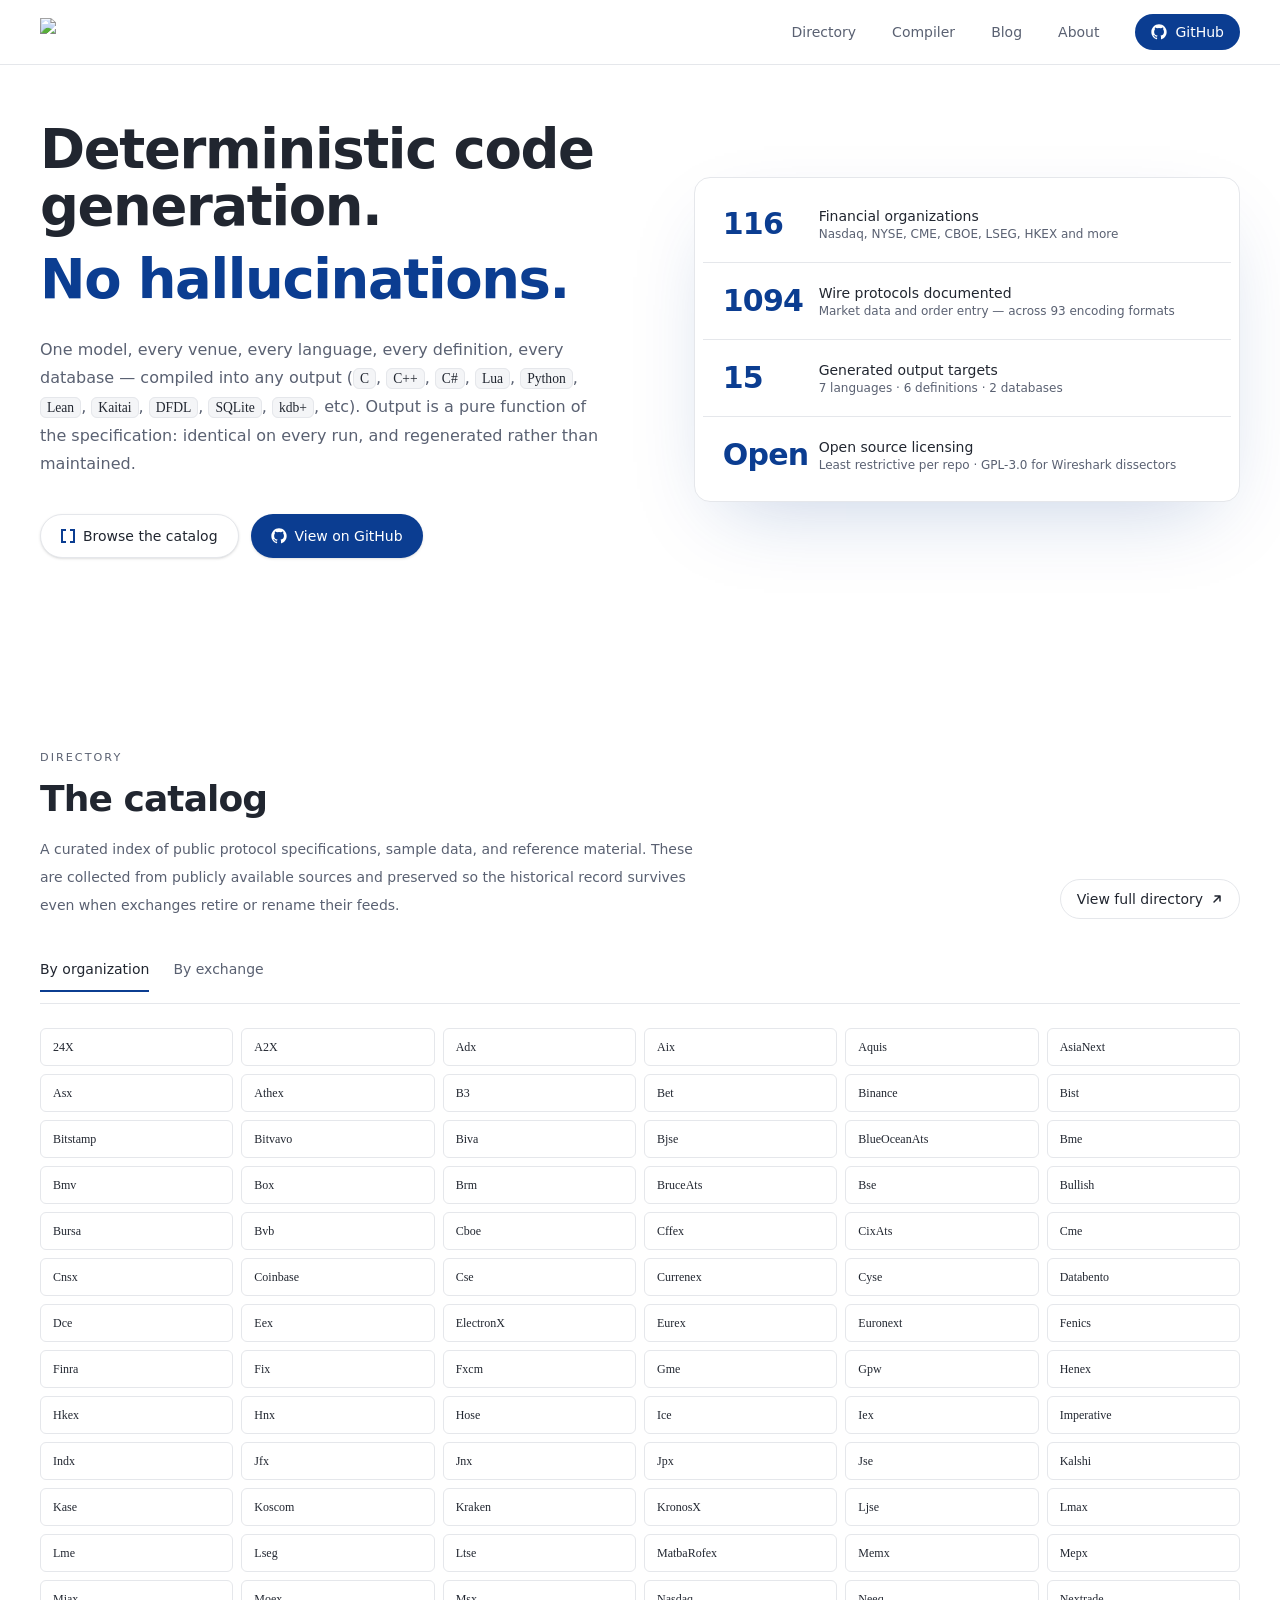
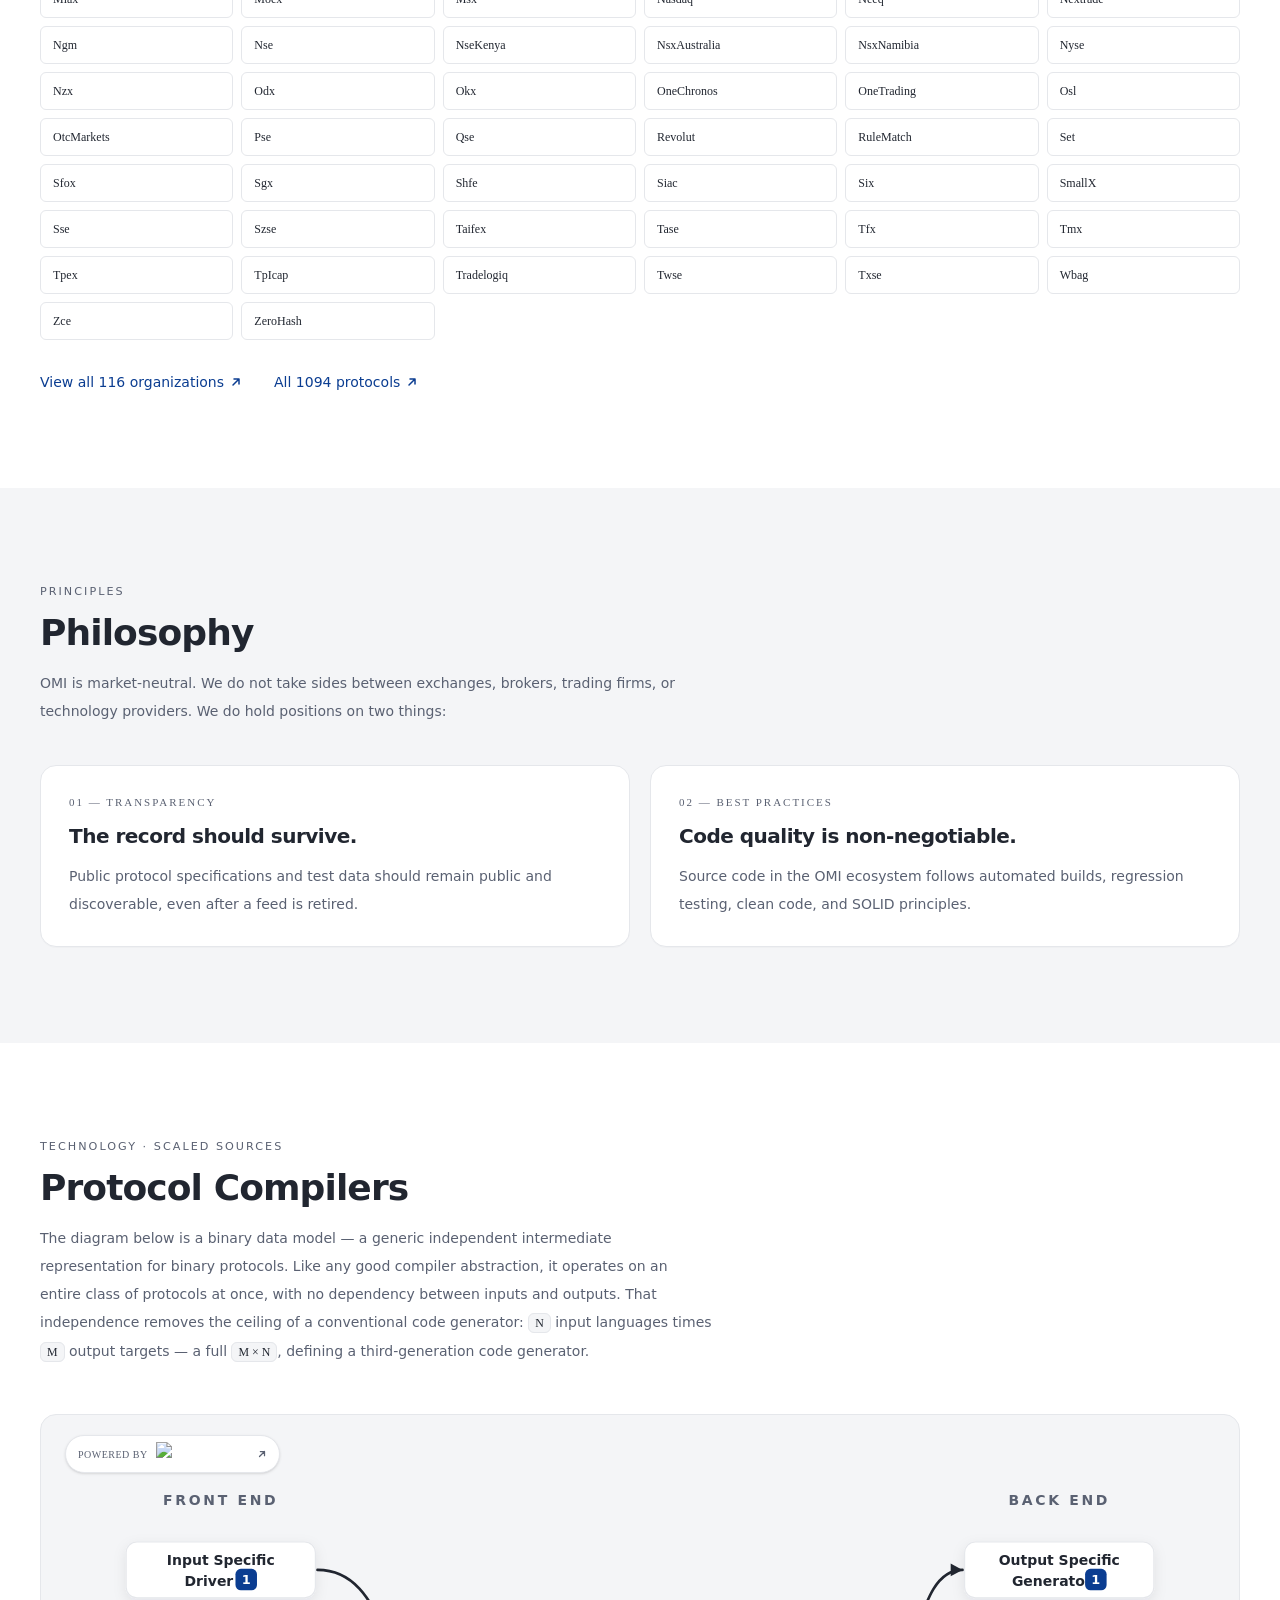
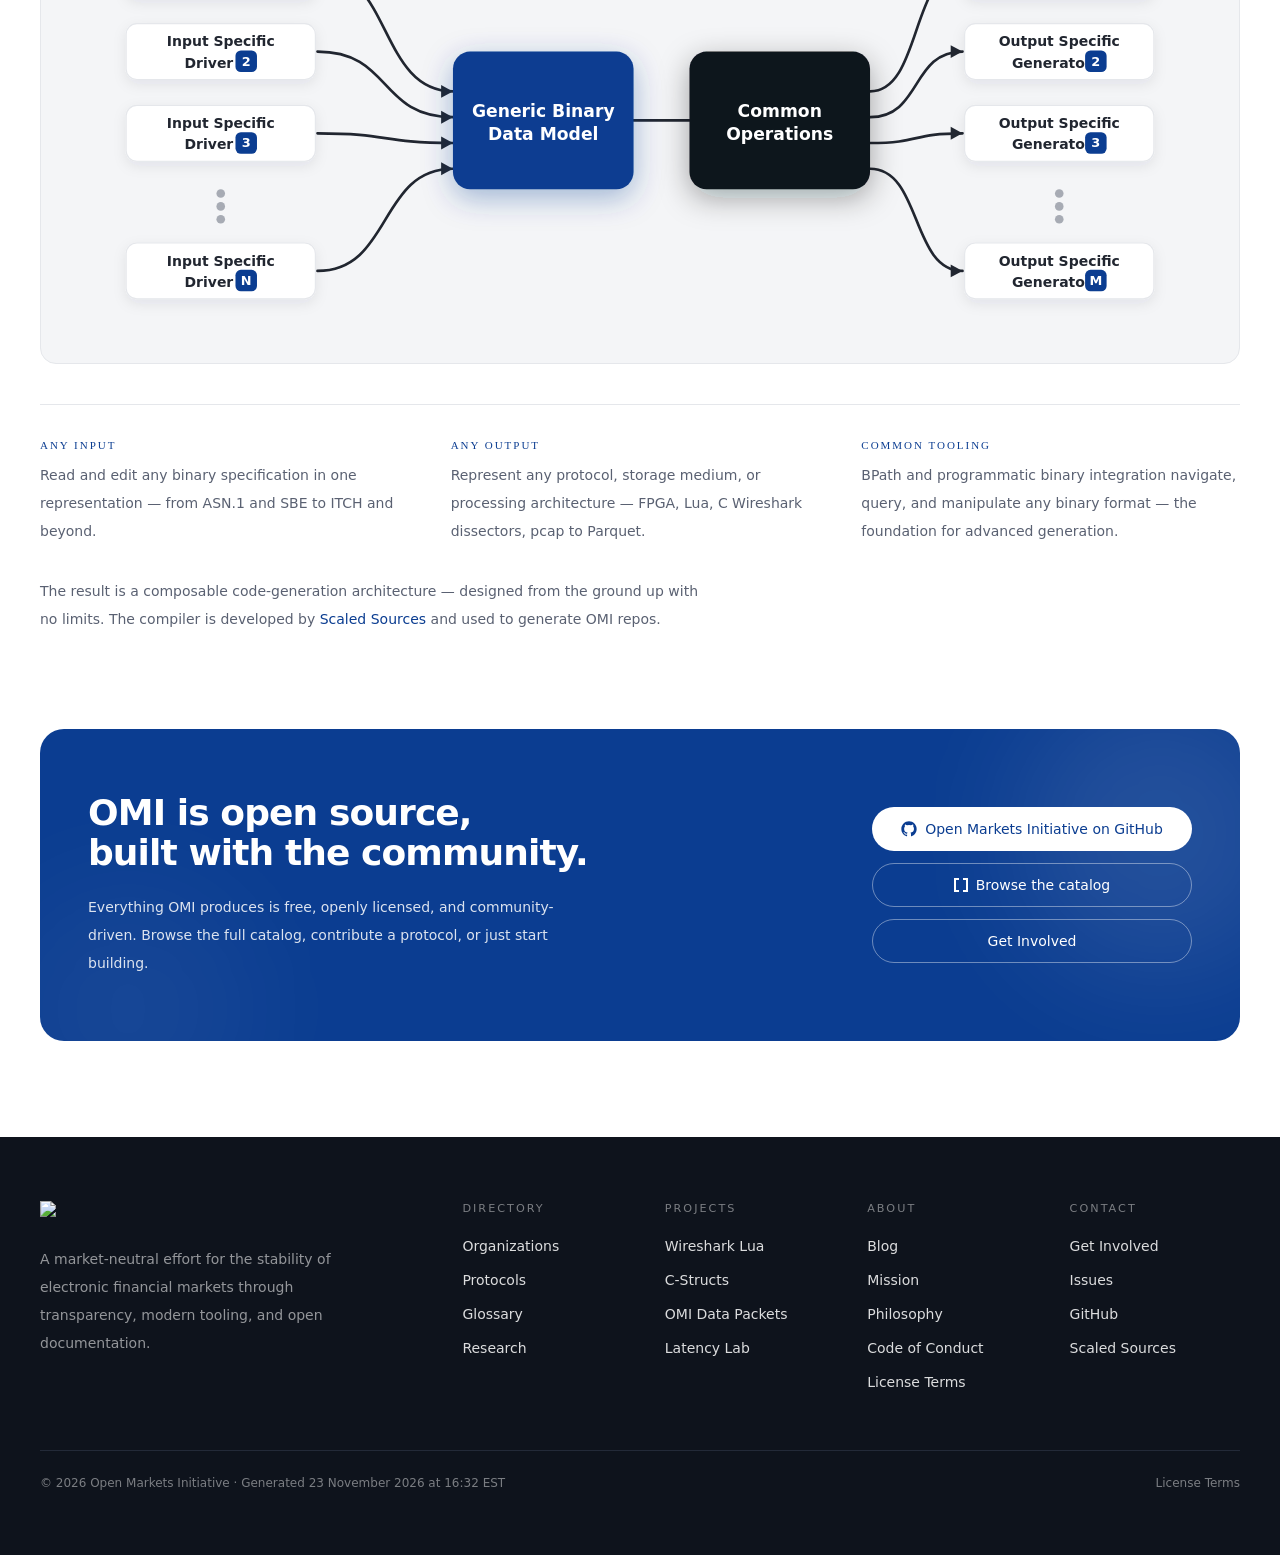
